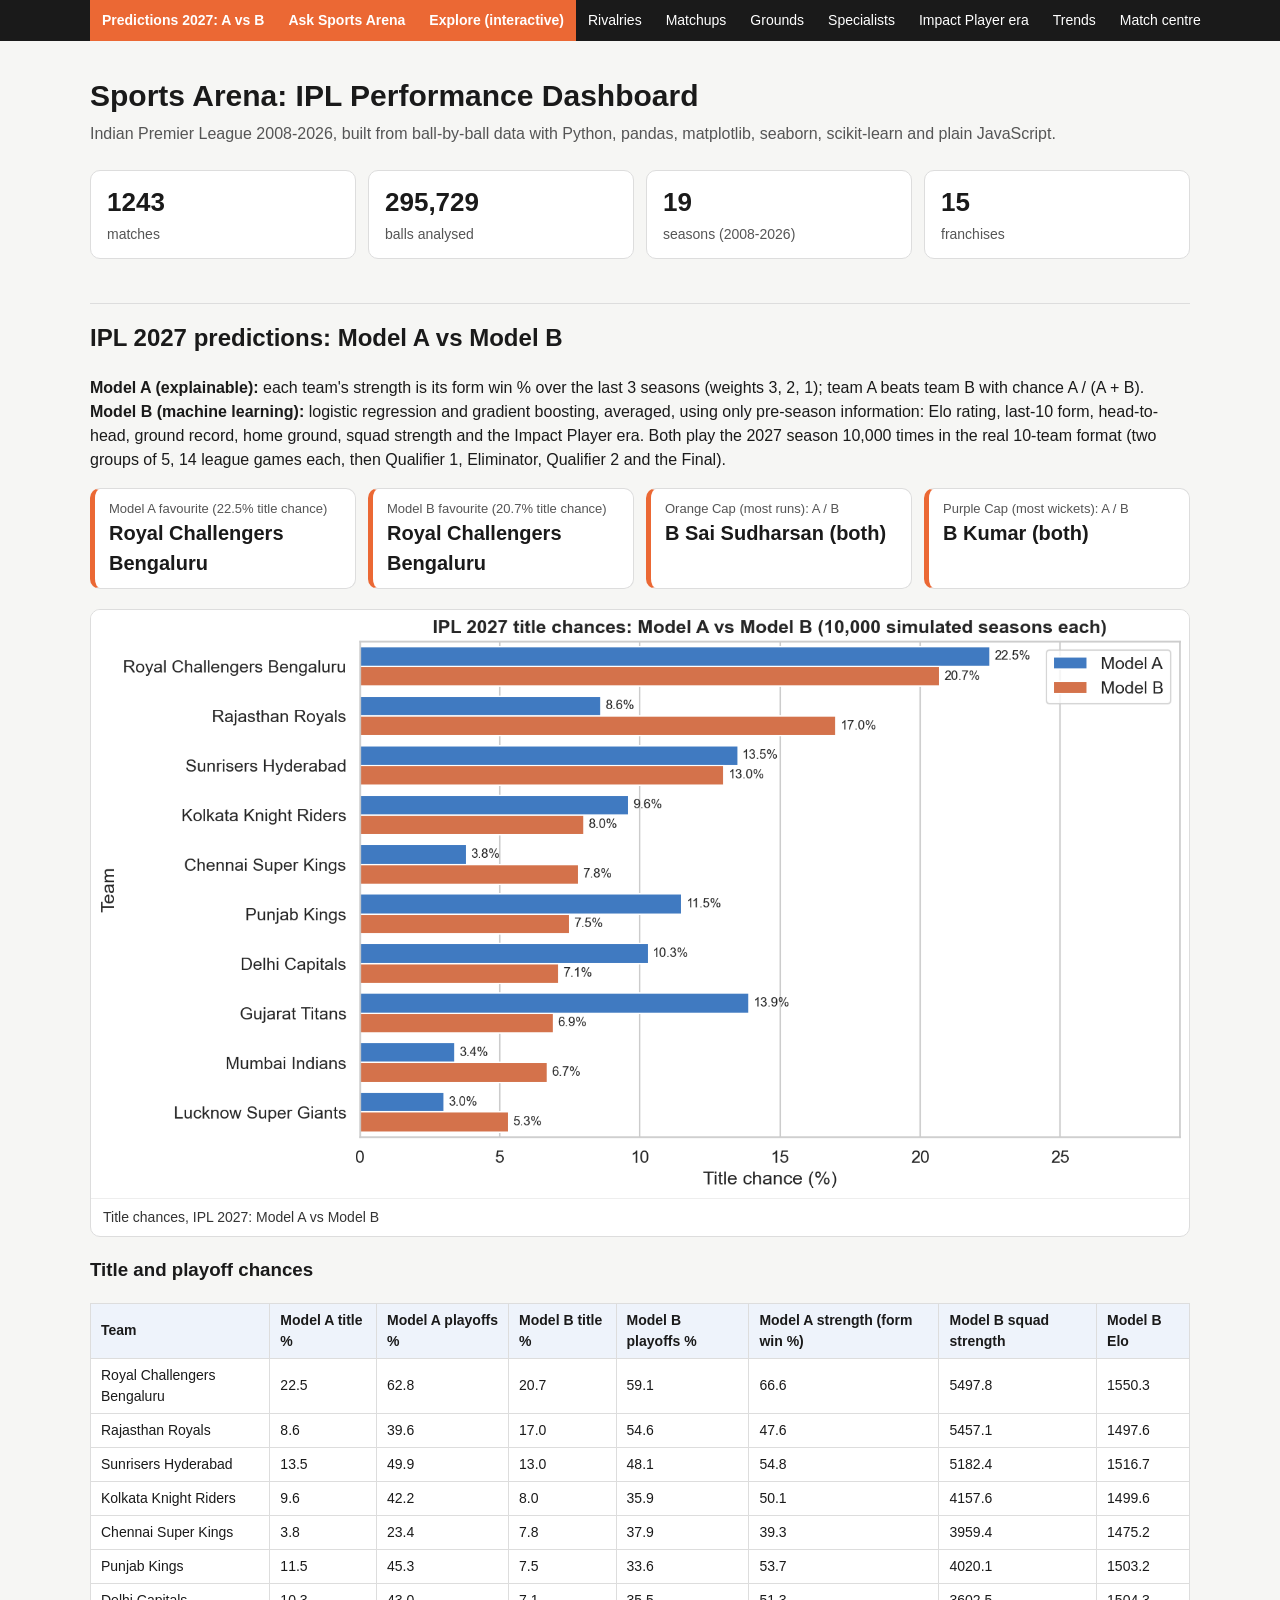
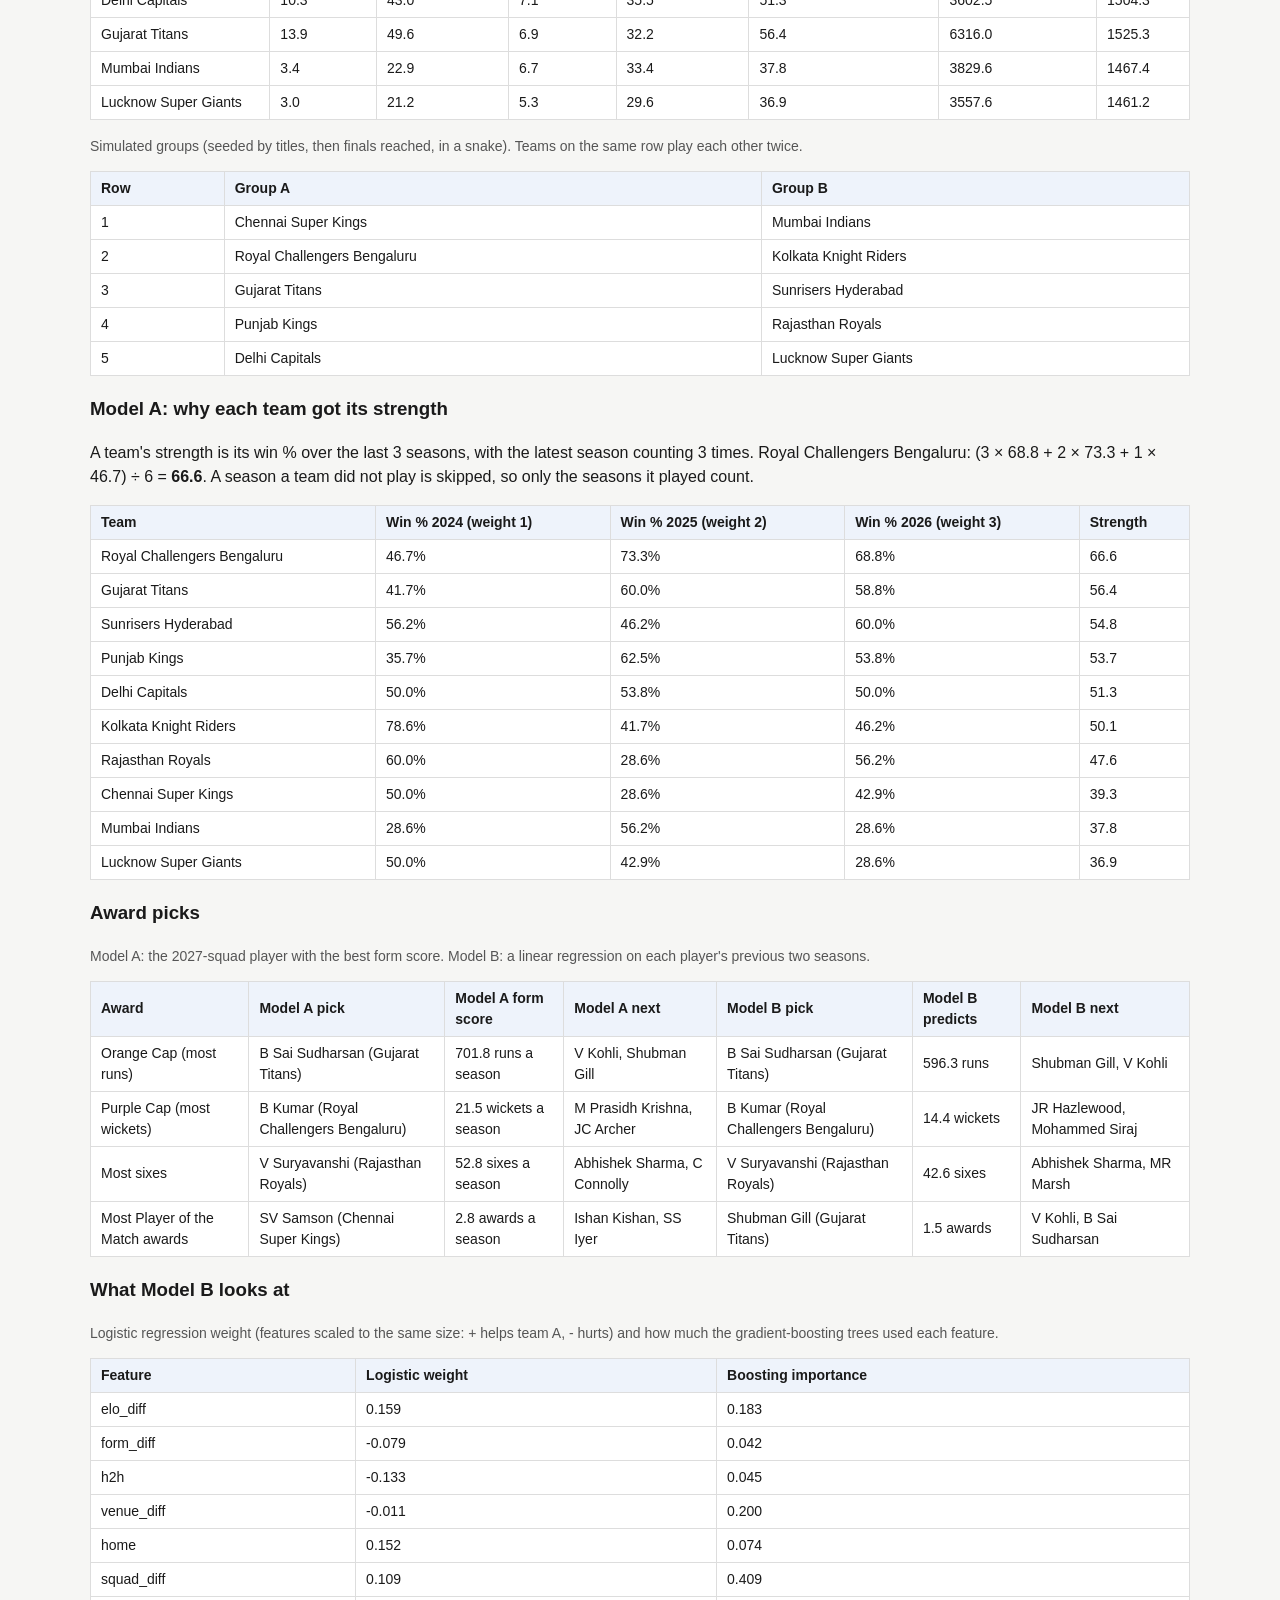
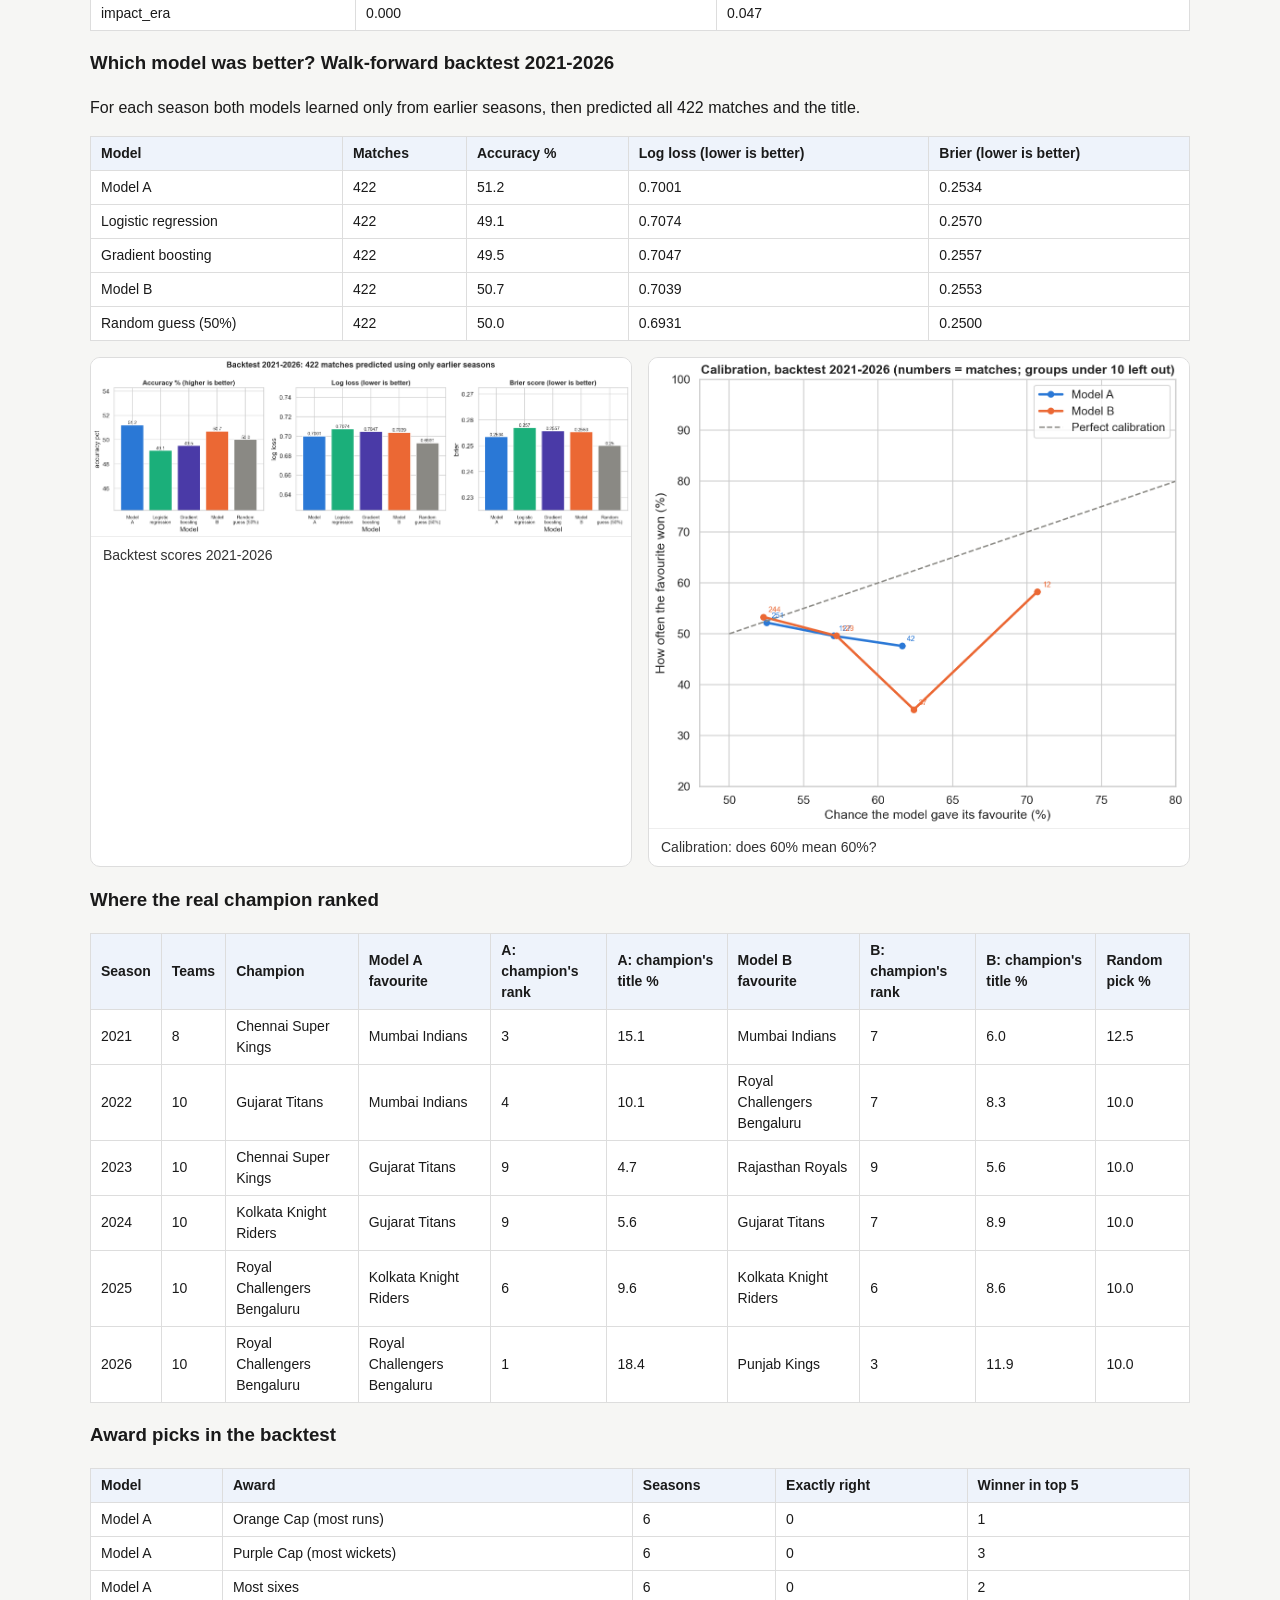
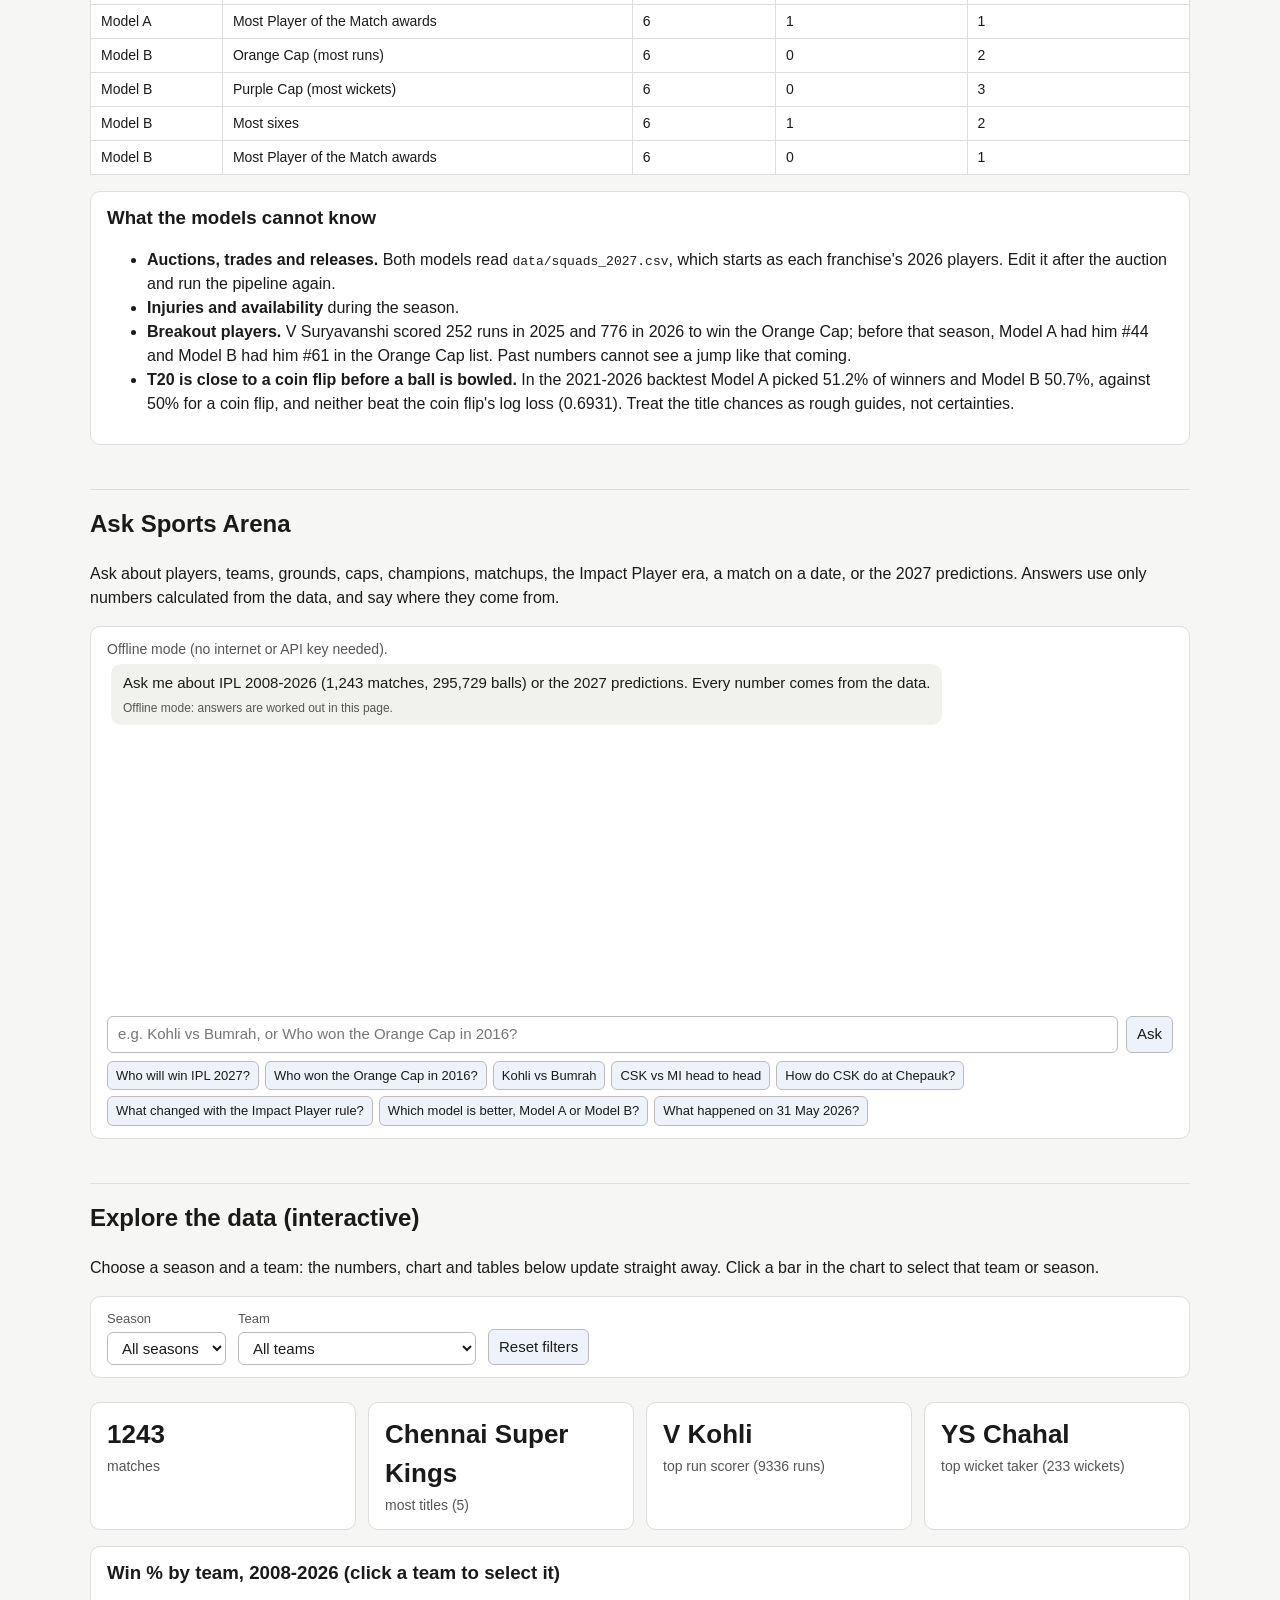
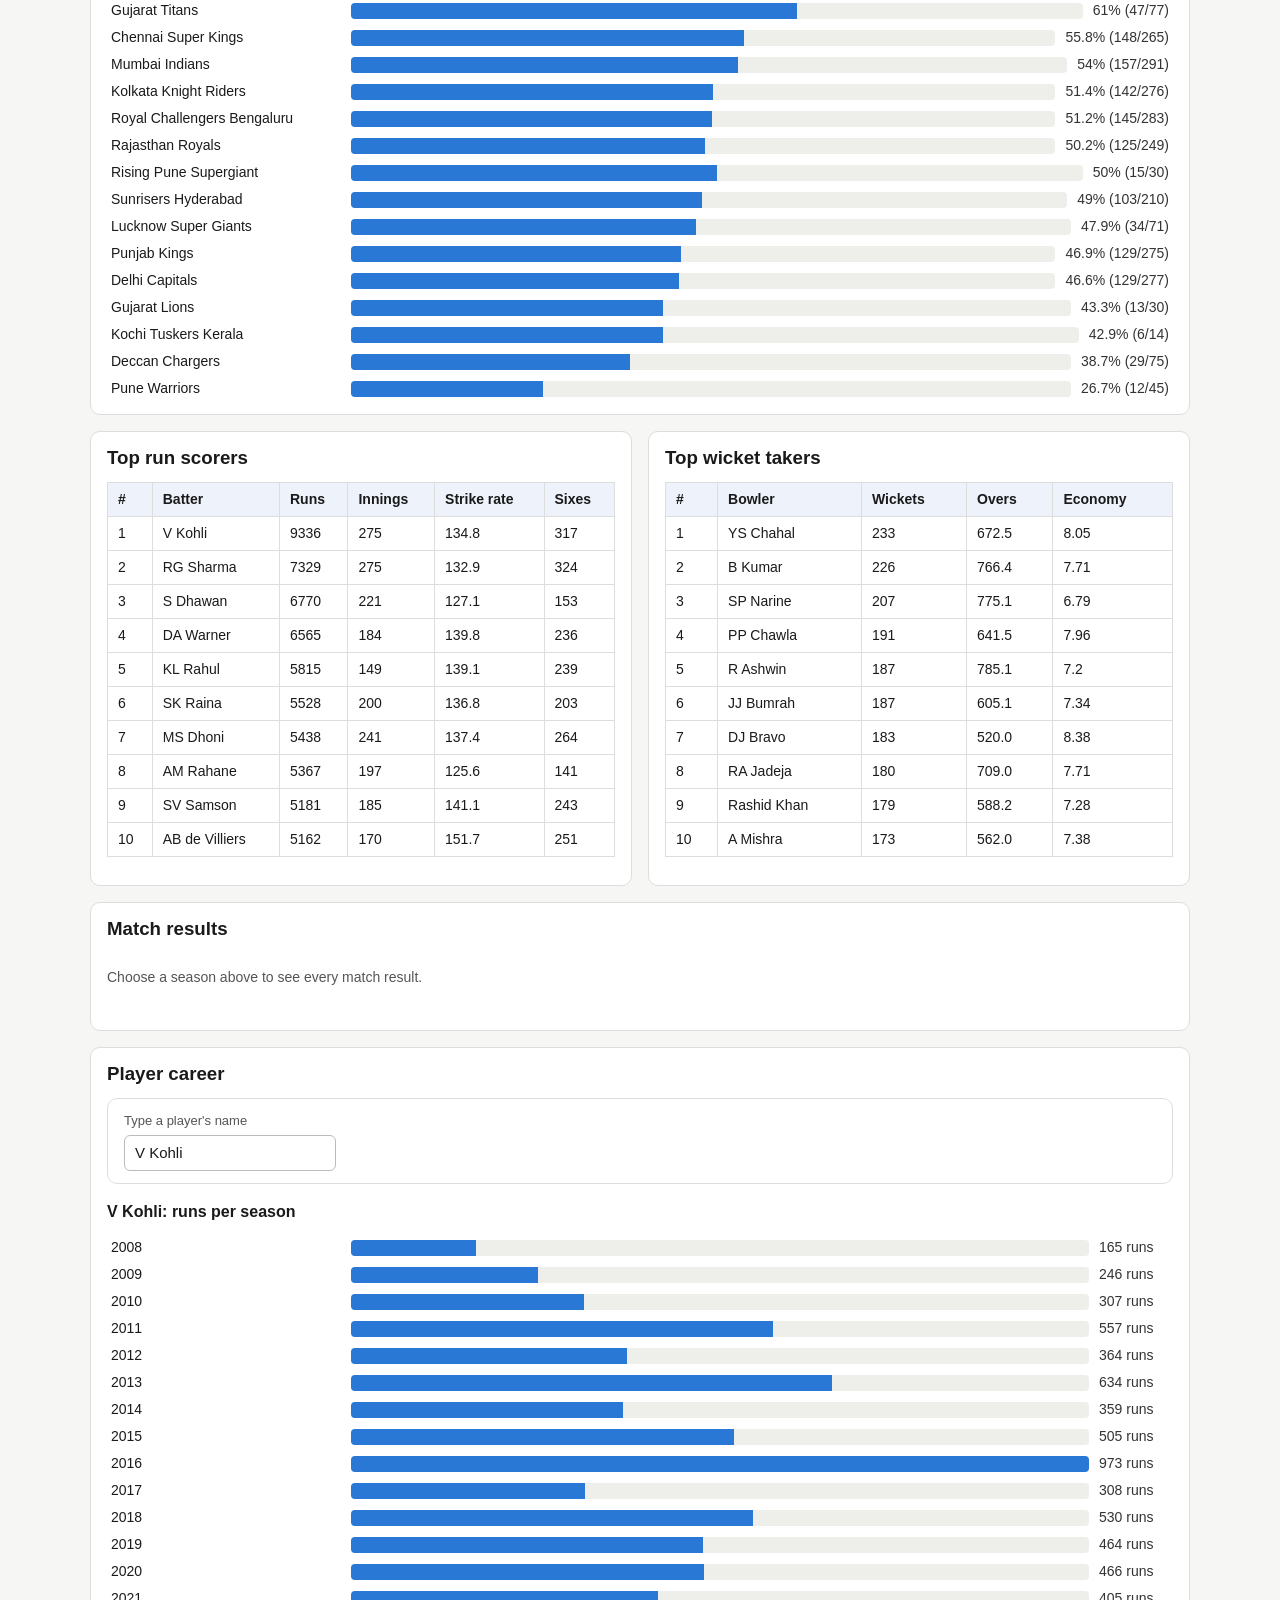
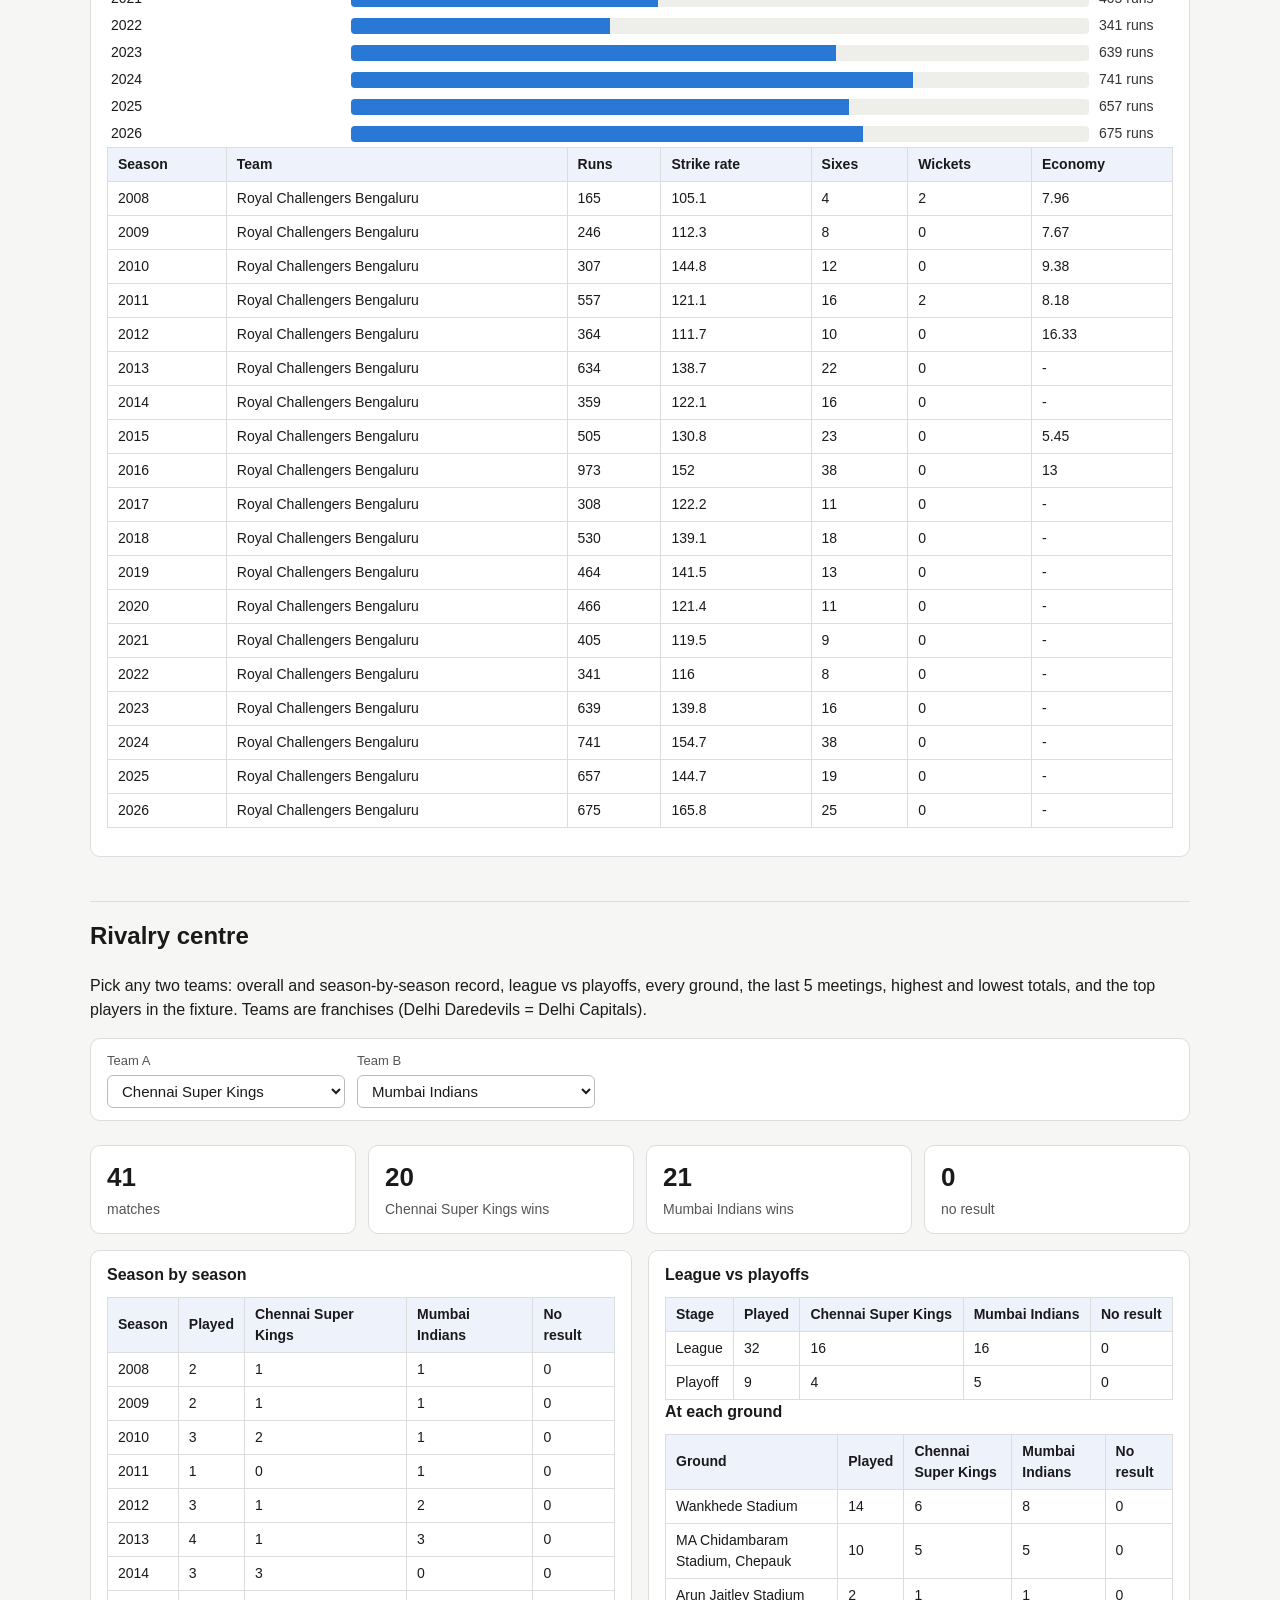
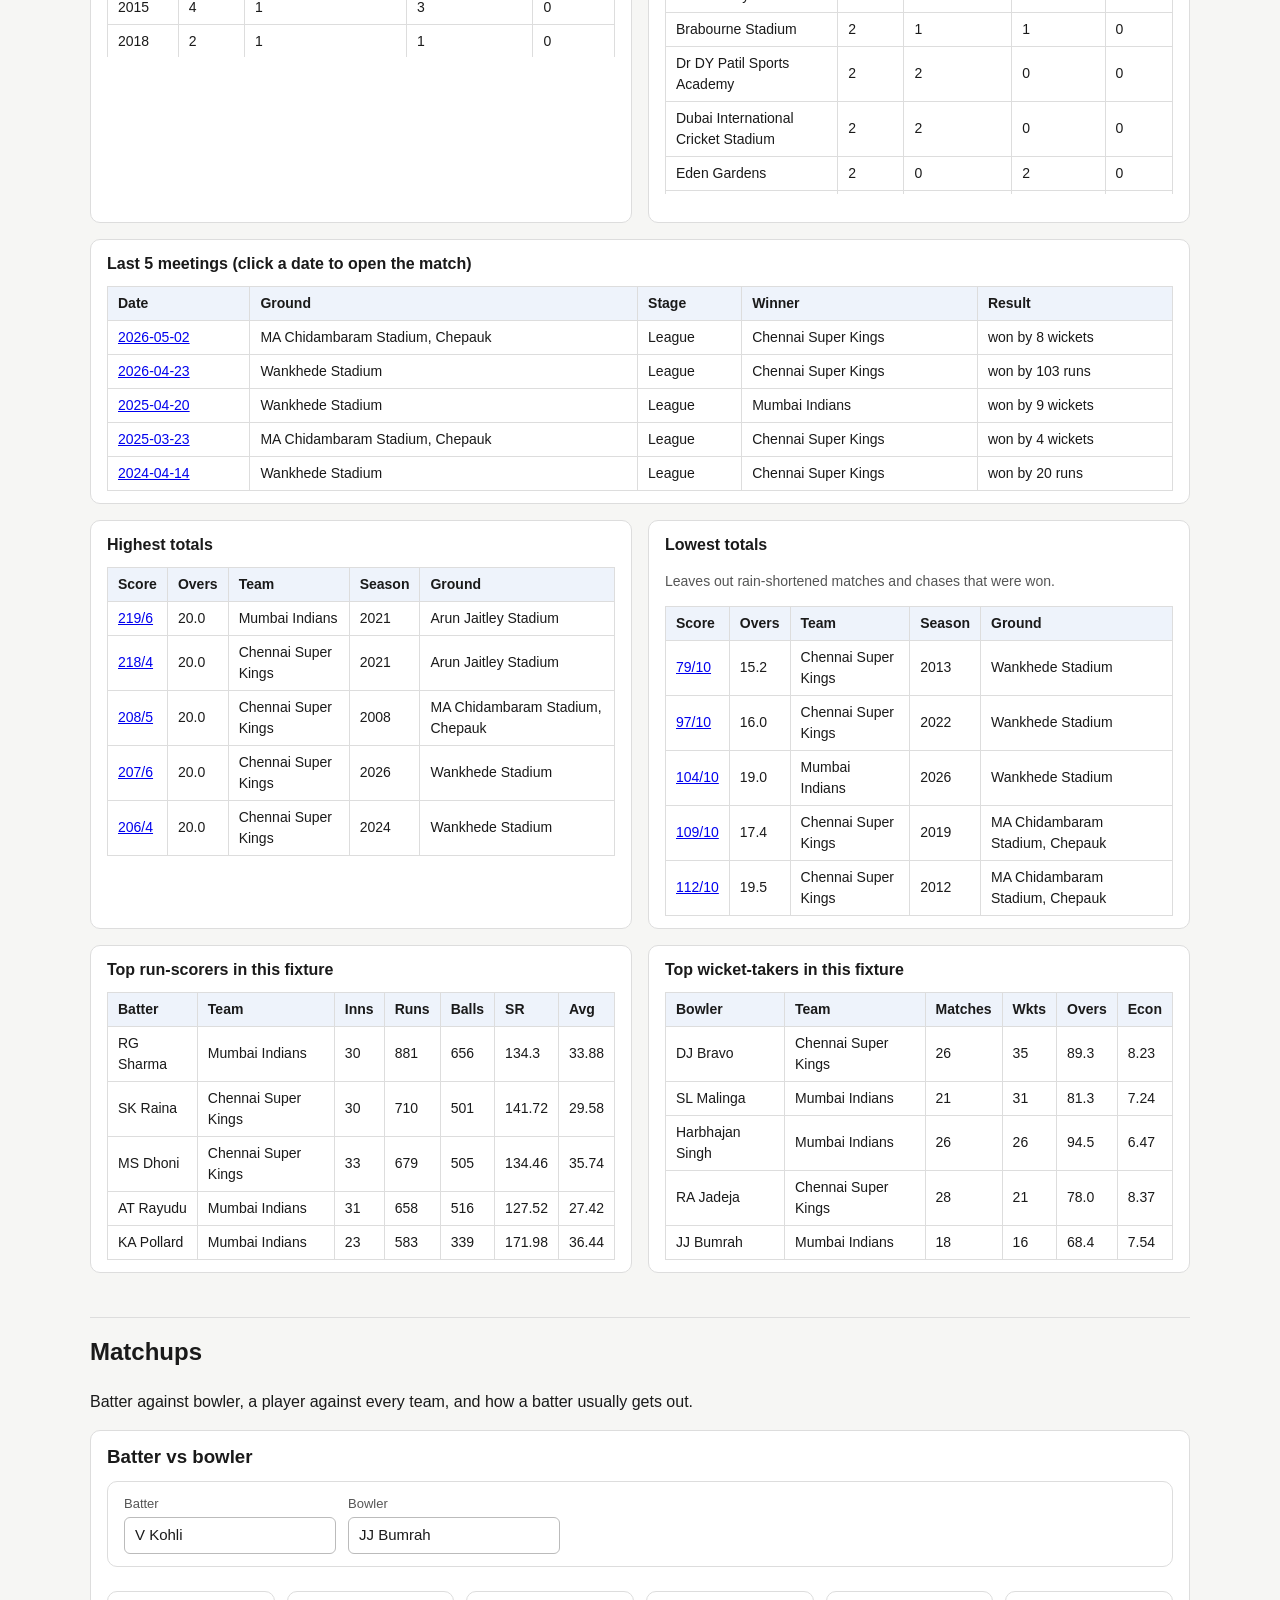
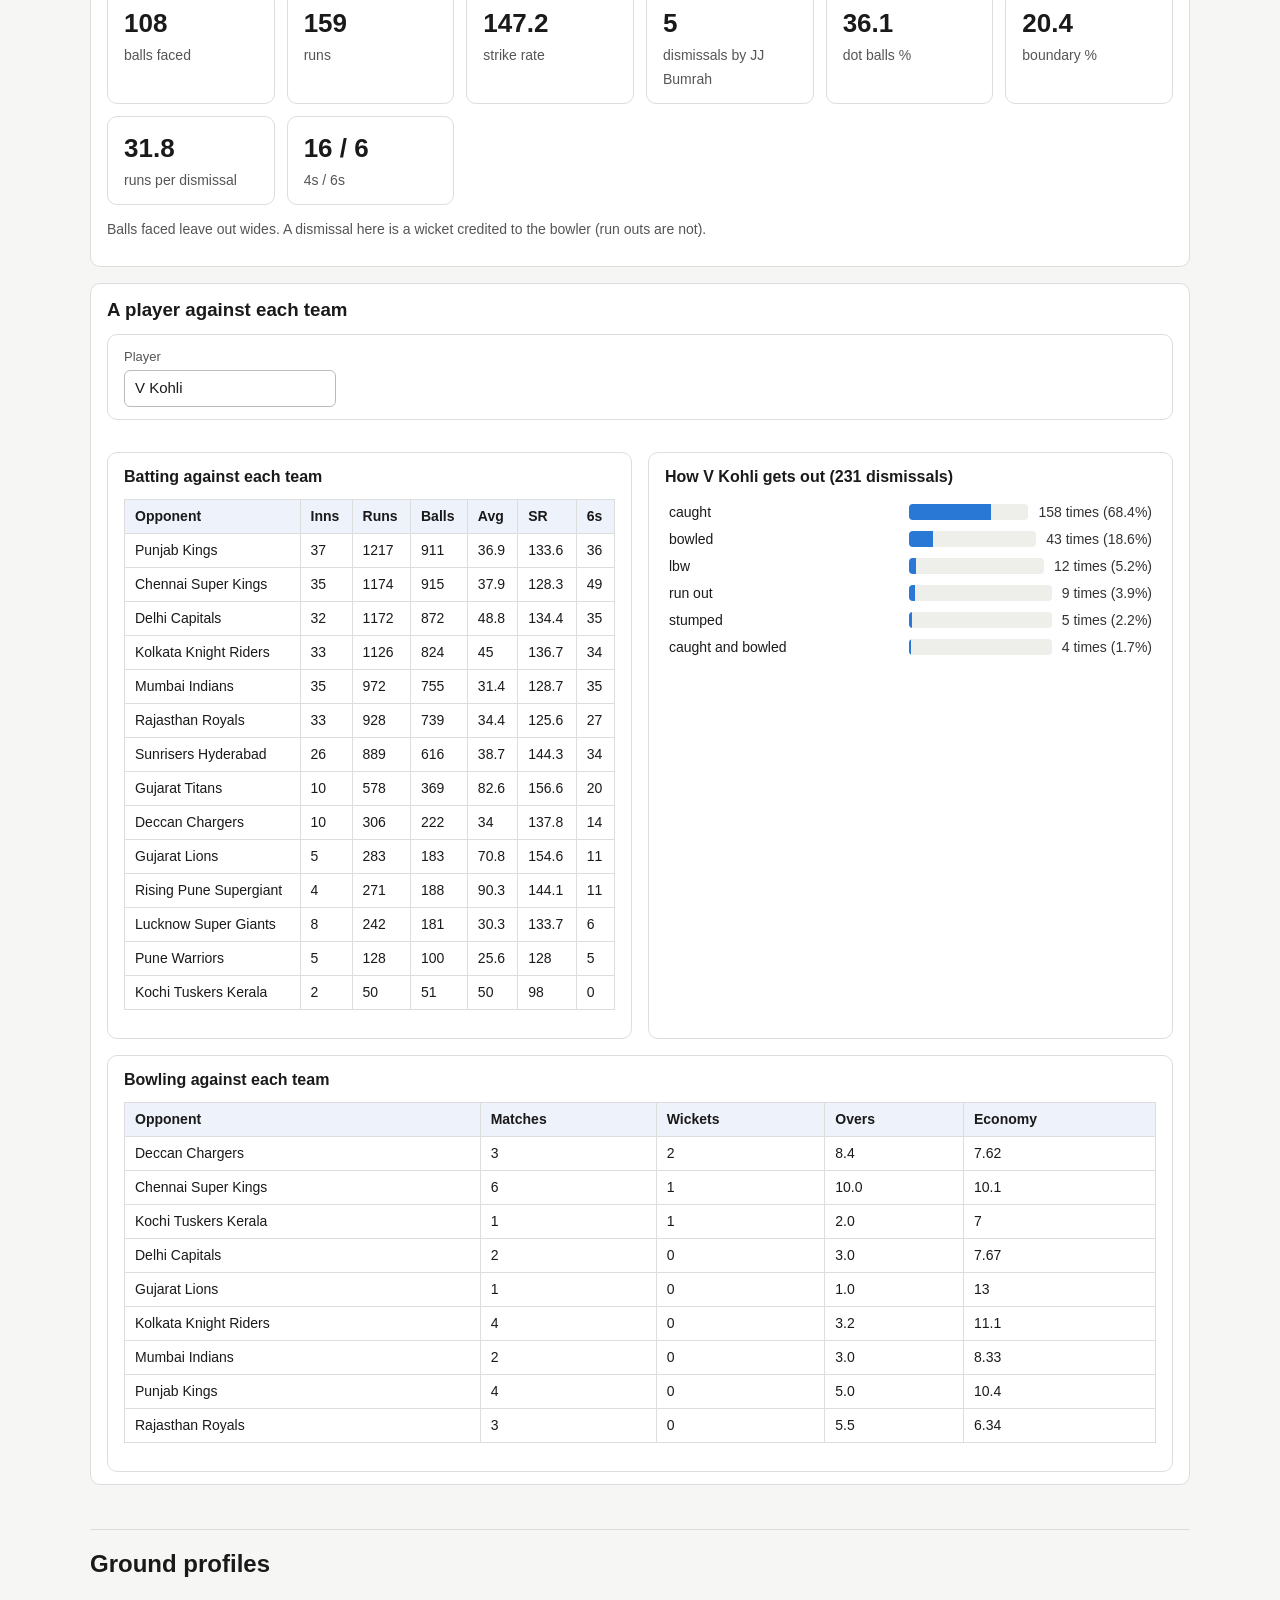
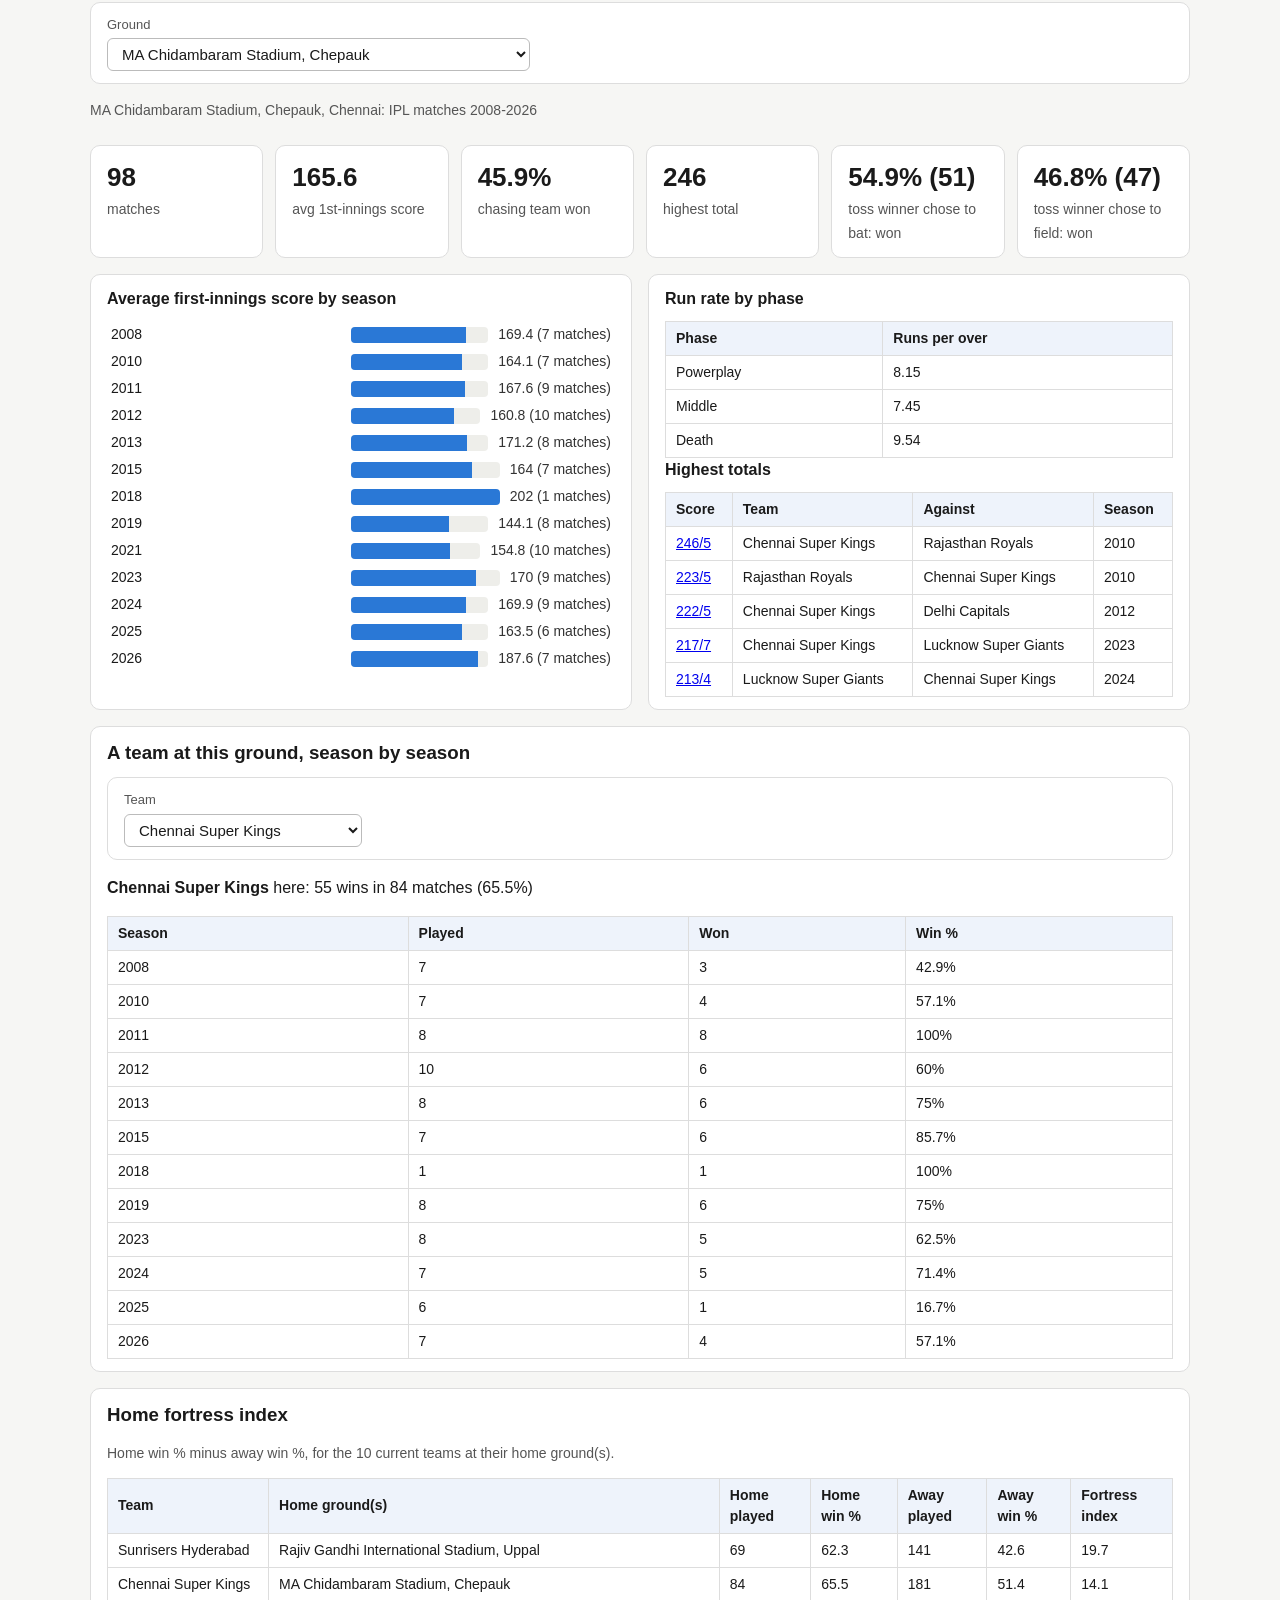
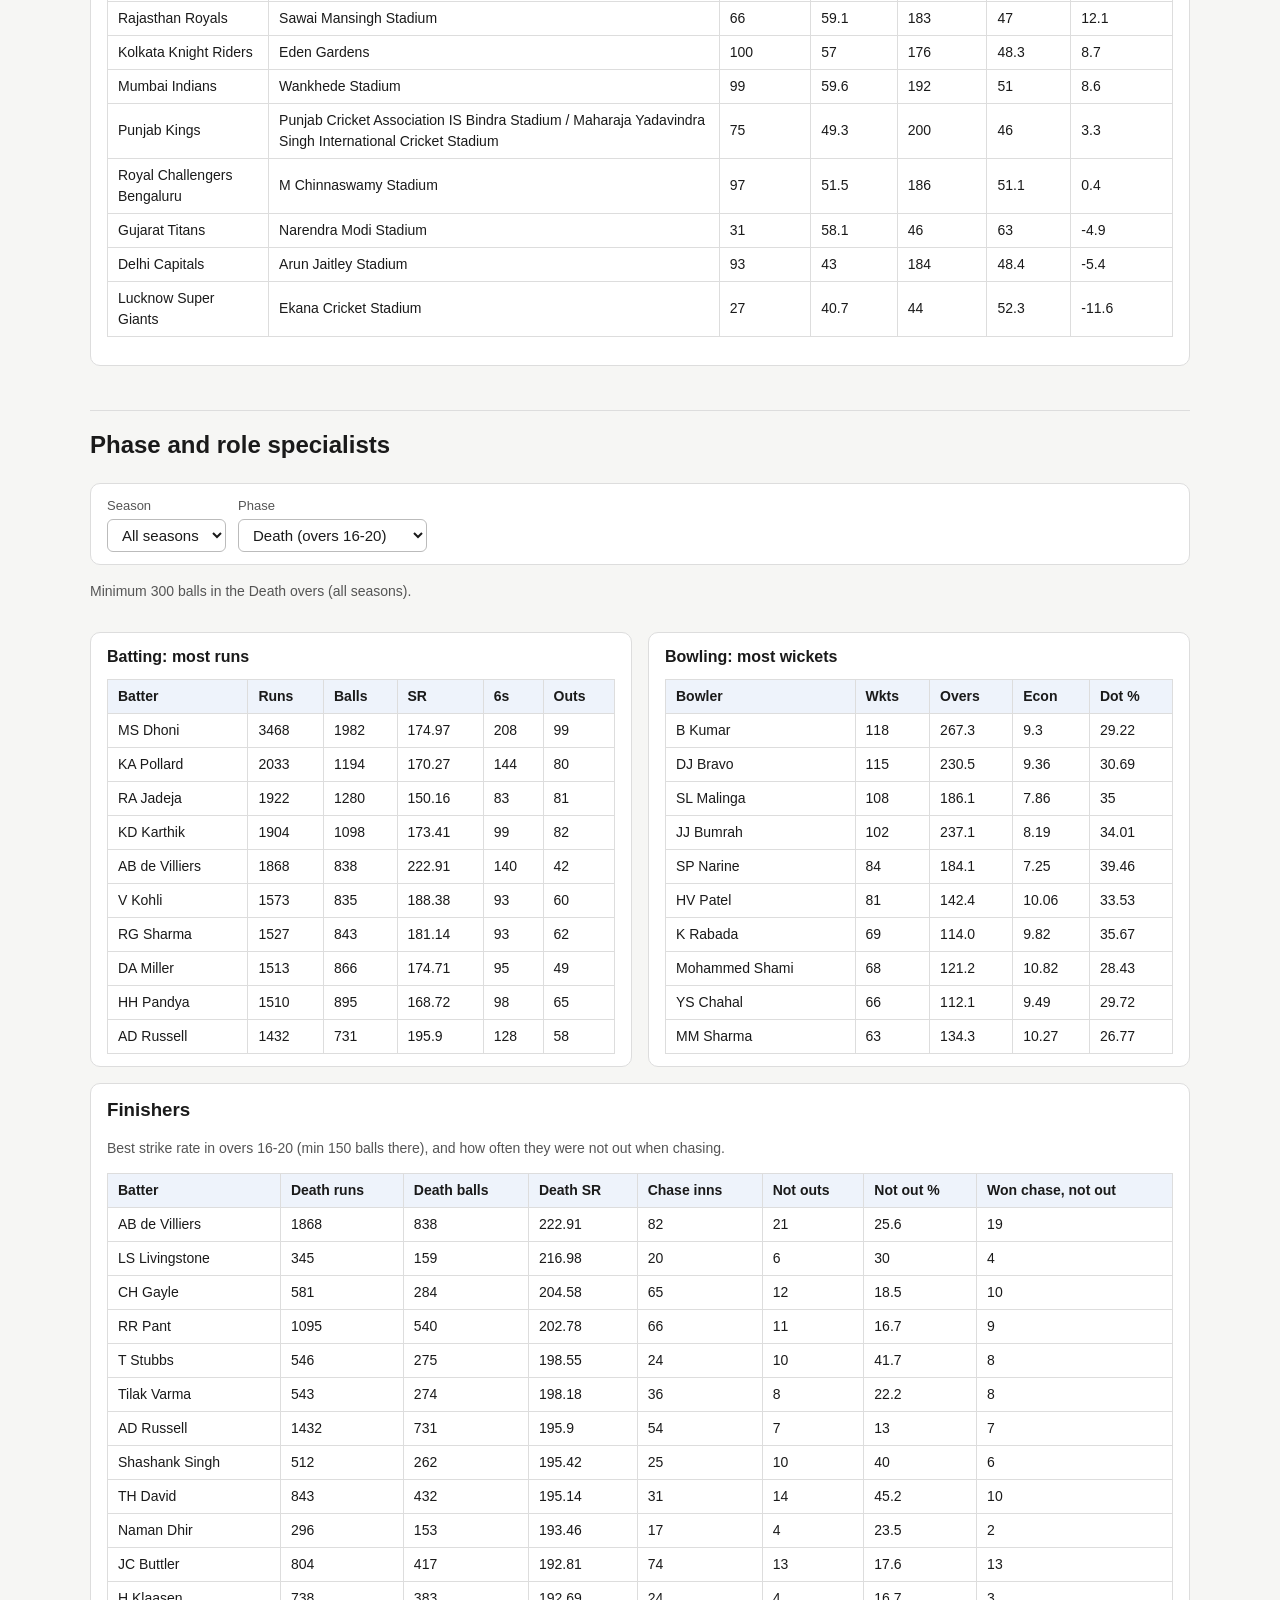
==== outputs/index.html @ d98196e8 "Add the Ask Sports Arena chatbot with an optional local-LLM mode - src/chat_facts.py builds outputs/" ====
<!doctype html><html lang='en'><head><meta charset='utf-8'>
<meta name='viewport' content='width=device-width, initial-scale=1'>
<title>Sports Arena Dashboard</title><style>
body { margin: 0; background: #f6f6f4; color: #1a1a1a;
       font-family: -apple-system, "Segoe UI", Roboto, Arial, sans-serif; line-height: 1.5; }
main { max-width: 1100px; margin: 0 auto; padding: 32px 16px 64px; }
h1 { margin: 0; font-size: 30px; }
h2 { margin-top: 44px; border-top: 1px solid #ddd; padding-top: 16px; }
.subtitle { color: #555; margin-top: 4px; }
.numbers { display: grid; grid-template-columns: repeat(auto-fit, minmax(160px, 1fr)); gap: 12px; margin-top: 24px; }
.number { background: white; border: 1px solid #ddd; border-radius: 10px; padding: 12px 16px; }
.number b { display: block; font-size: 26px; }
.number span { color: #555; font-size: 14px; }
ul.insights li { margin-bottom: 6px; }
.charts { display: grid; grid-template-columns: repeat(auto-fit, minmax(min(100%, 480px), 1fr)); gap: 16px; }
figure { margin: 0; background: white; border: 1px solid #ddd; border-radius: 10px; overflow: hidden; }
figure img { width: 100%; display: block; }
figcaption { padding: 8px 12px; font-size: 14px; color: #333; border-top: 1px solid #eee; }
table { border-collapse: collapse; background: white; font-size: 14px; width: 100%; }
th, td { border: 1px solid #ddd; padding: 6px 10px; text-align: left; }
th { background: #eef3fb; }
.table-box { overflow-x: auto; margin-bottom: 16px; }
.note { color: #555; font-size: 14px; }
nav { position: sticky; top: 0; z-index: 10; background: #1a1a1a; }
nav div { max-width: 1100px; margin: 0 auto; padding: 0 16px; display: flex; overflow-x: auto; }
nav a { color: white; text-decoration: none; padding: 10px 12px; font-size: 14px; white-space: nowrap; }
nav a:hover { background: #333; }
nav a.star { background: #eb6834; font-weight: bold; }
h2 { scroll-margin-top: 50px; }
.charts.wide { grid-template-columns: 1fr; }
.picks { display: grid; grid-template-columns: repeat(auto-fit, minmax(170px, 1fr)); gap: 12px; margin-bottom: 20px; }
.pick { background: white; border: 1px solid #ddd; border-left: 5px solid #eb6834; border-radius: 10px; padding: 10px 14px; }
.pick span { display: block; color: #555; font-size: 13px; }
.pick b { font-size: 20px; }
.filters { display: flex; flex-wrap: wrap; gap: 12px; align-items: end; background: white;
           border: 1px solid #ddd; border-radius: 10px; padding: 12px 16px; margin-bottom: 16px; }
.filters label { display: flex; flex-direction: column; font-size: 13px; color: #555; gap: 4px; }
select, input, button { font: inherit; font-size: 15px; padding: 6px 10px; border: 1px solid #bbb;
                        border-radius: 6px; background: white; color: #1a1a1a; }
button { cursor: pointer; background: #eef3fb; }
.panel { background: white; border: 1px solid #ddd; border-radius: 10px; padding: 12px 16px; margin-top: 16px; }
.panel h3, .panel h4 { margin: 0 0 10px; }
.two-columns { display: grid; grid-template-columns: repeat(auto-fit, minmax(min(100%, 420px), 1fr)); gap: 16px; }
.scroll { max-height: 360px; overflow-y: auto; }
.bar-row { display: grid; grid-template-columns: minmax(90px, 230px) 1fr minmax(70px, auto);
           gap: 10px; align-items: center; padding: 3px 4px; border-radius: 4px; font-size: 14px; }
.bar-row.clickable { cursor: pointer; }
.bar-row.clickable:hover { background: #f1f1ee; }
.bar-label { overflow: hidden; text-overflow: ellipsis; white-space: nowrap; }
.bar-track { background: #eeeeea; border-radius: 4px; height: 16px; overflow: hidden; }
.bar-fill { display: block; height: 100%; background: #2a78d6; }
.bar-row.highlight .bar-fill { background: #eb6834; }
.bar-row.highlight { font-weight: bold; }
.bar-value { white-space: nowrap; color: #333; }
.chat { background: white; border: 1px solid #ddd; border-radius: 10px; padding: 12px 16px; }
#chat-log { height: 340px; overflow-y: auto; display: flex; flex-direction: column; gap: 8px; padding: 4px; }
.chat-msg { max-width: 88%; padding: 8px 12px; border-radius: 10px; font-size: 15px; white-space: pre-wrap; }
.chat-msg.user { align-self: flex-end; background: #2a78d6; color: white; }
.chat-msg.bot { align-self: flex-start; background: #f1f1ee; }
.chat-msg small { display: block; margin-top: 4px; color: #555; font-size: 12px; }
#chat-form { display: flex; gap: 8px; margin-top: 8px; }
#chat-input { flex: 1; }
#chat-examples { display: flex; flex-wrap: wrap; gap: 6px; margin-top: 8px; }
#chat-examples button { font-size: 13px; padding: 4px 8px; }
</style></head><body>
<nav><div><a href='#predictions' class='star'>Predictions 2027: A vs B</a><a href='#ask' class='star'>Ask Sports Arena</a><a href='#explore' class='star'>Explore (interactive)</a><a href='#rivalry'>Rivalries</a><a href='#matchups'>Matchups</a><a href='#grounds'>Grounds</a><a href='#specialists'>Specialists</a><a href='#impact-era'>Impact Player era</a><a href='#trends'>Trends</a><a href='#match-centre'>Match centre</a><a href='#insights'>Key insights</a><a href='#caps'>Cap winners</a><a href='#player-form'>Player form</a><a href='#team-comparisons'>Team comparisons</a><a href='#top-performers'>Top performers</a><a href='#trends-and-the-impact-player-era'>Trends and the Impact Player era</a></div></nav>
<main>
<h1>Sports Arena: IPL Performance Dashboard</h1>
<p class='subtitle'>Indian Premier League 2008-2026, built from ball-by-ball data with Python, pandas, matplotlib, seaborn, scikit-learn and plain JavaScript.</p>
<div class='numbers'>
<div class='number'><b>1243</b><span>matches</span></div>
<div class='number'><b>295,729</b><span>balls analysed</span></div>
<div class='number'><b>19</b><span>seasons (2008-2026)</span></div>
<div class='number'><b>15</b><span>franchises</span></div>
</div>
<h2 id='predictions'>IPL 2027 predictions: Model A vs Model B</h2>
<p><b>Model A (explainable):</b> each team's strength is its form win % over the last 3 seasons (weights 3, 2, 1); team A beats team B with chance A / (A + B). <b>Model B (machine learning):</b> logistic regression and gradient boosting, averaged, using only pre-season information: Elo rating, last-10 form, head-to-head, ground record, home ground, squad strength and the Impact Player era. Both play the 2027 season 10,000 times in the real 10-team format (two groups of 5, 14 league games each, then Qualifier 1, Eliminator, Qualifier 2 and the Final).</p>
<div class='picks'><div class='pick'><span>Model A favourite (22.5% title chance)</span><b>Royal Challengers Bengaluru</b></div><div class='pick'><span>Model B favourite (20.7% title chance)</span><b>Royal Challengers Bengaluru</b></div>
<div class='pick'><span>Orange Cap (most runs): A / B</span><b>B Sai Sudharsan (both)</b></div>
<div class='pick'><span>Purple Cap (most wickets): A / B</span><b>B Kumar (both)</b></div>
</div>
<div class='charts wide'><figure><img src='prediction_2027_models.png' alt='Title chances, IPL 2027: Model A vs Model B'><figcaption>Title chances, IPL 2027: Model A vs Model B</figcaption></figure></div>
<h3>Title and playoff chances</h3><div class='table-box'><table border="1" class="dataframe">
  <thead>
    <tr style="text-align: right;">
      <th>Team</th>
      <th>Model A title %</th>
      <th>Model A playoffs %</th>
      <th>Model B title %</th>
      <th>Model B playoffs %</th>
      <th>Model A strength (form win %)</th>
      <th>Model B squad strength</th>
      <th>Model B Elo</th>
    </tr>
  </thead>
  <tbody>
    <tr>
      <td>Royal Challengers Bengaluru</td>
      <td>22.5</td>
      <td>62.8</td>
      <td>20.7</td>
      <td>59.1</td>
      <td>66.6</td>
      <td>5497.8</td>
      <td>1550.3</td>
    </tr>
    <tr>
      <td>Rajasthan Royals</td>
      <td>8.6</td>
      <td>39.6</td>
      <td>17.0</td>
      <td>54.6</td>
      <td>47.6</td>
      <td>5457.1</td>
      <td>1497.6</td>
    </tr>
    <tr>
      <td>Sunrisers Hyderabad</td>
      <td>13.5</td>
      <td>49.9</td>
      <td>13.0</td>
      <td>48.1</td>
      <td>54.8</td>
      <td>5182.4</td>
      <td>1516.7</td>
    </tr>
    <tr>
      <td>Kolkata Knight Riders</td>
      <td>9.6</td>
      <td>42.2</td>
      <td>8.0</td>
      <td>35.9</td>
      <td>50.1</td>
      <td>4157.6</td>
      <td>1499.6</td>
    </tr>
    <tr>
      <td>Chennai Super Kings</td>
      <td>3.8</td>
      <td>23.4</td>
      <td>7.8</td>
      <td>37.9</td>
      <td>39.3</td>
      <td>3959.4</td>
      <td>1475.2</td>
    </tr>
    <tr>
      <td>Punjab Kings</td>
      <td>11.5</td>
      <td>45.3</td>
      <td>7.5</td>
      <td>33.6</td>
      <td>53.7</td>
      <td>4020.1</td>
      <td>1503.2</td>
    </tr>
    <tr>
      <td>Delhi Capitals</td>
      <td>10.3</td>
      <td>43.0</td>
      <td>7.1</td>
      <td>35.5</td>
      <td>51.3</td>
      <td>3602.5</td>
      <td>1504.3</td>
    </tr>
    <tr>
      <td>Gujarat Titans</td>
      <td>13.9</td>
      <td>49.6</td>
      <td>6.9</td>
      <td>32.2</td>
      <td>56.4</td>
      <td>6316.0</td>
      <td>1525.3</td>
    </tr>
    <tr>
      <td>Mumbai Indians</td>
      <td>3.4</td>
      <td>22.9</td>
      <td>6.7</td>
      <td>33.4</td>
      <td>37.8</td>
      <td>3829.6</td>
      <td>1467.4</td>
    </tr>
    <tr>
      <td>Lucknow Super Giants</td>
      <td>3.0</td>
      <td>21.2</td>
      <td>5.3</td>
      <td>29.6</td>
      <td>36.9</td>
      <td>3557.6</td>
      <td>1461.2</td>
    </tr>
  </tbody>
</table></div>
<p class='note'>Simulated groups (seeded by titles, then finals reached, in a snake). Teams on the same row play each other twice.</p><div class='table-box'><table border="1" class="dataframe">
  <thead>
    <tr style="text-align: right;">
      <th>Row</th>
      <th>Group A</th>
      <th>Group B</th>
    </tr>
  </thead>
  <tbody>
    <tr>
      <td>1</td>
      <td>Chennai Super Kings</td>
      <td>Mumbai Indians</td>
    </tr>
    <tr>
      <td>2</td>
      <td>Royal Challengers Bengaluru</td>
      <td>Kolkata Knight Riders</td>
    </tr>
    <tr>
      <td>3</td>
      <td>Gujarat Titans</td>
      <td>Sunrisers Hyderabad</td>
    </tr>
    <tr>
      <td>4</td>
      <td>Punjab Kings</td>
      <td>Rajasthan Royals</td>
    </tr>
    <tr>
      <td>5</td>
      <td>Delhi Capitals</td>
      <td>Lucknow Super Giants</td>
    </tr>
  </tbody>
</table></div>
<h3>Model A: why each team got its strength</h3><p>A team's strength is its win % over the last 3 seasons, with the latest season counting 3 times. Royal Challengers Bengaluru: (3 &times; 68.8 + 2 &times; 73.3 + 1 &times; 46.7) &divide; 6 = <b>66.6</b>. A season a team did not play is skipped, so only the seasons it played count.</p><div class='table-box'><table border="1" class="dataframe">
  <thead>
    <tr style="text-align: right;">
      <th>Team</th>
      <th>Win % 2024 (weight 1)</th>
      <th>Win % 2025 (weight 2)</th>
      <th>Win % 2026 (weight 3)</th>
      <th>Strength</th>
    </tr>
  </thead>
  <tbody>
    <tr>
      <td>Royal Challengers Bengaluru</td>
      <td>46.7%</td>
      <td>73.3%</td>
      <td>68.8%</td>
      <td>66.6</td>
    </tr>
    <tr>
      <td>Gujarat Titans</td>
      <td>41.7%</td>
      <td>60.0%</td>
      <td>58.8%</td>
      <td>56.4</td>
    </tr>
    <tr>
      <td>Sunrisers Hyderabad</td>
      <td>56.2%</td>
      <td>46.2%</td>
      <td>60.0%</td>
      <td>54.8</td>
    </tr>
    <tr>
      <td>Punjab Kings</td>
      <td>35.7%</td>
      <td>62.5%</td>
      <td>53.8%</td>
      <td>53.7</td>
    </tr>
    <tr>
      <td>Delhi Capitals</td>
      <td>50.0%</td>
      <td>53.8%</td>
      <td>50.0%</td>
      <td>51.3</td>
    </tr>
    <tr>
      <td>Kolkata Knight Riders</td>
      <td>78.6%</td>
      <td>41.7%</td>
      <td>46.2%</td>
      <td>50.1</td>
    </tr>
    <tr>
      <td>Rajasthan Royals</td>
      <td>60.0%</td>
      <td>28.6%</td>
      <td>56.2%</td>
      <td>47.6</td>
    </tr>
    <tr>
      <td>Chennai Super Kings</td>
      <td>50.0%</td>
      <td>28.6%</td>
      <td>42.9%</td>
      <td>39.3</td>
    </tr>
    <tr>
      <td>Mumbai Indians</td>
      <td>28.6%</td>
      <td>56.2%</td>
      <td>28.6%</td>
      <td>37.8</td>
    </tr>
    <tr>
      <td>Lucknow Super Giants</td>
      <td>50.0%</td>
      <td>42.9%</td>
      <td>28.6%</td>
      <td>36.9</td>
    </tr>
  </tbody>
</table></div>
<h3>Award picks</h3><p class='note'>Model A: the 2027-squad player with the best form score. Model B: a linear regression on each player's previous two seasons.</p><div class='table-box'><table border="1" class="dataframe">
  <thead>
    <tr style="text-align: right;">
      <th>Award</th>
      <th>Model A pick</th>
      <th>Model A form score</th>
      <th>Model A next</th>
      <th>Model B pick</th>
      <th>Model B predicts</th>
      <th>Model B next</th>
    </tr>
  </thead>
  <tbody>
    <tr>
      <td>Orange Cap (most runs)</td>
      <td>B Sai Sudharsan (Gujarat Titans)</td>
      <td>701.8 runs a season</td>
      <td>V Kohli, Shubman Gill</td>
      <td>B Sai Sudharsan (Gujarat Titans)</td>
      <td>596.3 runs</td>
      <td>Shubman Gill, V Kohli</td>
    </tr>
    <tr>
      <td>Purple Cap (most wickets)</td>
      <td>B Kumar (Royal Challengers Bengaluru)</td>
      <td>21.5 wickets a season</td>
      <td>M Prasidh Krishna, JC Archer</td>
      <td>B Kumar (Royal Challengers Bengaluru)</td>
      <td>14.4 wickets</td>
      <td>JR Hazlewood, Mohammed Siraj</td>
    </tr>
    <tr>
      <td>Most sixes</td>
      <td>V Suryavanshi (Rajasthan Royals)</td>
      <td>52.8 sixes a season</td>
      <td>Abhishek Sharma, C Connolly</td>
      <td>V Suryavanshi (Rajasthan Royals)</td>
      <td>42.6 sixes</td>
      <td>Abhishek Sharma, MR Marsh</td>
    </tr>
    <tr>
      <td>Most Player of the Match awards</td>
      <td>SV Samson (Chennai Super Kings)</td>
      <td>2.8 awards a season</td>
      <td>Ishan Kishan, SS Iyer</td>
      <td>Shubman Gill (Gujarat Titans)</td>
      <td>1.5 awards</td>
      <td>V Kohli, B Sai Sudharsan</td>
    </tr>
  </tbody>
</table></div>
<h3>What Model B looks at</h3><p class='note'>Logistic regression weight (features scaled to the same size: + helps team A, - hurts) and how much the gradient-boosting trees used each feature.</p><div class='table-box'><table border="1" class="dataframe">
  <thead>
    <tr style="text-align: right;">
      <th>Feature</th>
      <th>Logistic weight</th>
      <th>Boosting importance</th>
    </tr>
  </thead>
  <tbody>
    <tr>
      <td>elo_diff</td>
      <td>0.159</td>
      <td>0.183</td>
    </tr>
    <tr>
      <td>form_diff</td>
      <td>-0.079</td>
      <td>0.042</td>
    </tr>
    <tr>
      <td>h2h</td>
      <td>-0.133</td>
      <td>0.045</td>
    </tr>
    <tr>
      <td>venue_diff</td>
      <td>-0.011</td>
      <td>0.200</td>
    </tr>
    <tr>
      <td>home</td>
      <td>0.152</td>
      <td>0.074</td>
    </tr>
    <tr>
      <td>squad_diff</td>
      <td>0.109</td>
      <td>0.409</td>
    </tr>
    <tr>
      <td>impact_era</td>
      <td>0.000</td>
      <td>0.047</td>
    </tr>
  </tbody>
</table></div>
<h3>Which model was better? Walk-forward backtest 2021-2026</h3><p>For each season both models learned only from earlier seasons, then predicted all 422 matches and the title.</p><div class='table-box'><table border="1" class="dataframe">
  <thead>
    <tr style="text-align: right;">
      <th>Model</th>
      <th>Matches</th>
      <th>Accuracy %</th>
      <th>Log loss (lower is better)</th>
      <th>Brier (lower is better)</th>
    </tr>
  </thead>
  <tbody>
    <tr>
      <td>Model A</td>
      <td>422</td>
      <td>51.2</td>
      <td>0.7001</td>
      <td>0.2534</td>
    </tr>
    <tr>
      <td>Logistic regression</td>
      <td>422</td>
      <td>49.1</td>
      <td>0.7074</td>
      <td>0.2570</td>
    </tr>
    <tr>
      <td>Gradient boosting</td>
      <td>422</td>
      <td>49.5</td>
      <td>0.7047</td>
      <td>0.2557</td>
    </tr>
    <tr>
      <td>Model B</td>
      <td>422</td>
      <td>50.7</td>
      <td>0.7039</td>
      <td>0.2553</td>
    </tr>
    <tr>
      <td>Random guess (50%)</td>
      <td>422</td>
      <td>50.0</td>
      <td>0.6931</td>
      <td>0.2500</td>
    </tr>
  </tbody>
</table></div><div class='charts'><figure><img src='model_comparison_backtest.png' alt='Backtest scores 2021-2026'><figcaption>Backtest scores 2021-2026</figcaption></figure><figure><img src='model_calibration.png' alt='Calibration: does 60% mean 60%?'><figcaption>Calibration: does 60% mean 60%?</figcaption></figure></div><h3>Where the real champion ranked</h3><div class='table-box'><table border="1" class="dataframe">
  <thead>
    <tr style="text-align: right;">
      <th>Season</th>
      <th>Teams</th>
      <th>Champion</th>
      <th>Model A favourite</th>
      <th>A: champion's rank</th>
      <th>A: champion's title %</th>
      <th>Model B favourite</th>
      <th>B: champion's rank</th>
      <th>B: champion's title %</th>
      <th>Random pick %</th>
    </tr>
  </thead>
  <tbody>
    <tr>
      <td>2021</td>
      <td>8</td>
      <td>Chennai Super Kings</td>
      <td>Mumbai Indians</td>
      <td>3</td>
      <td>15.1</td>
      <td>Mumbai Indians</td>
      <td>7</td>
      <td>6.0</td>
      <td>12.5</td>
    </tr>
    <tr>
      <td>2022</td>
      <td>10</td>
      <td>Gujarat Titans</td>
      <td>Mumbai Indians</td>
      <td>4</td>
      <td>10.1</td>
      <td>Royal Challengers Bengaluru</td>
      <td>7</td>
      <td>8.3</td>
      <td>10.0</td>
    </tr>
    <tr>
      <td>2023</td>
      <td>10</td>
      <td>Chennai Super Kings</td>
      <td>Gujarat Titans</td>
      <td>9</td>
      <td>4.7</td>
      <td>Rajasthan Royals</td>
      <td>9</td>
      <td>5.6</td>
      <td>10.0</td>
    </tr>
    <tr>
      <td>2024</td>
      <td>10</td>
      <td>Kolkata Knight Riders</td>
      <td>Gujarat Titans</td>
      <td>9</td>
      <td>5.6</td>
      <td>Gujarat Titans</td>
      <td>7</td>
      <td>8.9</td>
      <td>10.0</td>
    </tr>
    <tr>
      <td>2025</td>
      <td>10</td>
      <td>Royal Challengers Bengaluru</td>
      <td>Kolkata Knight Riders</td>
      <td>6</td>
      <td>9.6</td>
      <td>Kolkata Knight Riders</td>
      <td>6</td>
      <td>8.6</td>
      <td>10.0</td>
    </tr>
    <tr>
      <td>2026</td>
      <td>10</td>
      <td>Royal Challengers Bengaluru</td>
      <td>Royal Challengers Bengaluru</td>
      <td>1</td>
      <td>18.4</td>
      <td>Punjab Kings</td>
      <td>3</td>
      <td>11.9</td>
      <td>10.0</td>
    </tr>
  </tbody>
</table></div>
<h3>Award picks in the backtest</h3><div class='table-box'><table border="1" class="dataframe">
  <thead>
    <tr style="text-align: right;">
      <th>Model</th>
      <th>Award</th>
      <th>Seasons</th>
      <th>Exactly right</th>
      <th>Winner in top 5</th>
    </tr>
  </thead>
  <tbody>
    <tr>
      <td>Model A</td>
      <td>Orange Cap (most runs)</td>
      <td>6</td>
      <td>0</td>
      <td>1</td>
    </tr>
    <tr>
      <td>Model A</td>
      <td>Purple Cap (most wickets)</td>
      <td>6</td>
      <td>0</td>
      <td>3</td>
    </tr>
    <tr>
      <td>Model A</td>
      <td>Most sixes</td>
      <td>6</td>
      <td>0</td>
      <td>2</td>
    </tr>
    <tr>
      <td>Model A</td>
      <td>Most Player of the Match awards</td>
      <td>6</td>
      <td>1</td>
      <td>1</td>
    </tr>
    <tr>
      <td>Model B</td>
      <td>Orange Cap (most runs)</td>
      <td>6</td>
      <td>0</td>
      <td>2</td>
    </tr>
    <tr>
      <td>Model B</td>
      <td>Purple Cap (most wickets)</td>
      <td>6</td>
      <td>0</td>
      <td>3</td>
    </tr>
    <tr>
      <td>Model B</td>
      <td>Most sixes</td>
      <td>6</td>
      <td>1</td>
      <td>2</td>
    </tr>
    <tr>
      <td>Model B</td>
      <td>Most Player of the Match awards</td>
      <td>6</td>
      <td>0</td>
      <td>1</td>
    </tr>
  </tbody>
</table></div>
<div class='panel'><h3>What the models cannot know</h3><ul><li><b>Auctions, trades and releases.</b> Both models read <code>data/squads_2027.csv</code>, which starts as each franchise's 2026 players. Edit it after the auction and run the pipeline again.</li><li><b>Injuries and availability</b> during the season.</li><li><b>Breakout players.</b> V Suryavanshi scored 252 runs in 2025 and 776 in 2026 to win the Orange Cap; before that season, Model A had him #44 and Model B had him #61 in the Orange Cap list. Past numbers cannot see a jump like that coming.</li><li><b>T20 is close to a coin flip before a ball is bowled.</b> In the 2021-2026 backtest Model A picked 51.2% of winners and Model B 50.7%, against 50% for a coin flip, and neither beat the coin flip's log loss (0.6931). Treat the title chances as rough guides, not certainties.</li></ul></div>
<h2 id='ask'>Ask Sports Arena</h2><p>Ask about players, teams, grounds, caps, champions, matchups, the Impact Player era, a match on a date, or the 2027 predictions. Answers use only numbers calculated from the data, and say where they come from.</p><div class='chat'><div id='chat-mode' class='note'>Offline mode (no internet or API key needed).</div><div id='chat-log'></div><form id='chat-form'><input id='chat-input' autocomplete='off' placeholder='e.g. Kohli vs Bumrah, or Who won the Orange Cap in 2016?'><button type='submit'>Ask</button></form><div id='chat-examples'></div></div><script type='application/json' id='chat-facts'>{"meta":{"season_range":"2008-2026","matches":1243,"balls":295729,"seasons":19,"first_season":2008,"last_season":2026},"team_aliases":{"csk":"Chennai Super Kings","chennai":"Chennai Super Kings","super kings":"Chennai Super Kings","chennai super kings":"Chennai Super Kings","mi":"Mumbai Indians","mumbai indians":"Mumbai Indians","mumbai":"Mumbai Indians","rcb":"Royal Challengers Bengaluru","royal challengers":"Royal Challengers Bengaluru","bangalore":"Royal Challengers Bengaluru","bengaluru":"Royal Challengers Bengaluru","royal challengers bangalore":"Royal Challengers Bengaluru","royal challengers bengaluru":"Royal Challengers Bengaluru","kkr":"Kolkata Knight Riders","kolkata":"Kolkata Knight Riders","knight riders":"Kolkata Knight Riders","kolkata knight riders":"Kolkata Knight Riders","srh":"Sunrisers Hyderabad","sunrisers":"Sunrisers Hyderabad","hyderabad":"Sunrisers Hyderabad","sunrisers hyderabad":"Sunrisers Hyderabad","dc":"Delhi Capitals","delhi":"Delhi Capitals","delhi capitals":"Delhi Capitals","delhi daredevils":"Delhi Capitals","daredevils":"Delhi Capitals","dd":"Delhi Capitals","pbks":"Punjab Kings","punjab":"Punjab Kings","punjab kings":"Punjab Kings","kings xi punjab":"Punjab Kings","kings xi":"Punjab Kings","kxip":"Punjab Kings","rr":"Rajasthan Royals","rajasthan":"Rajasthan Royals","rajasthan royals":"Rajasthan Royals","gt":"Gujarat Titans","gujarat titans":"Gujarat Titans","titans":"Gujarat Titans","gujarat":"Gujarat Titans","lsg":"Lucknow Super Giants","lucknow":"Lucknow Super Giants","lucknow super giants":"Lucknow Super Giants","super giants":"Lucknow Super Giants","deccan chargers":"Deccan Chargers","deccan":"Deccan Chargers","dch":"Deccan Chargers","kochi tuskers kerala":"Kochi Tuskers Kerala","kochi tuskers":"Kochi Tuskers Kerala","kochi":"Kochi Tuskers Kerala","ktk":"Kochi Tuskers Kerala","pune warriors":"Pune Warriors","pwi":"Pune Warriors","gujarat lions":"Gujarat Lions","lions":"Gujarat Lions","gl":"Gujarat Lions","rising pune supergiant":"Rising Pune Supergiant","rising pune supergiants":"Rising Pune Supergiant","rising pune":"Rising Pune Supergiant","rps":"Rising Pune Supergiant"},"player_aliases":{"a ashish reddy":["A Ashish Reddy"],"a badoni":["A Badoni"],"a chandila":["A Chandila"],"a chopra":["A Chopra"],"a choudhary":["A Choudhary"],"a dananjaya":["A Dananjaya"],"a flintoff":["A Flintoff"],"a kamboj":["A Kamboj"],"a kumble":["A Kumble"],"a manohar":["A Manohar"],"a mhatre":["A Mhatre"],"a mishra":["A Mishra"],"a mithun":["A Mithun"],"a mukund":["A Mukund"],"a nehra":["A Nehra"],"a nel":["A Nel"],"a nortje":["A Nortje"],"a raghuvanshi":["A Raghuvanshi"],"a singh":["A Singh"],"a symonds":["A Symonds"],"a tomar":["A Tomar"],"a uniyal":["A Uniyal"],"a zampa":["A Zampa"],"aa bilakhia":["AA Bilakhia"],"aa chavan":["AA Chavan"],"aa jhunjhunwala":["AA Jhunjhunwala"],"aa kazi":["AA Kazi"],"aa kulkarni":["AA Kulkarni"],"aa noffke":["AA Noffke"],"ab agarkar":["AB Agarkar"],"ab barath":["AB Barath"],"ab dinda":["AB Dinda"],"ab mcdonald":["AB McDonald"],"ab de villiers":["AB de Villiers"],"ac blizzard":["AC Blizzard"],"ac gilchrist":["AC Gilchrist"],"ac thomas":["AC Thomas"],"ac voges":["AC Voges"],"ad hales":["AD Hales"],"ad mascarenhas":["AD Mascarenhas"],"ad mathews":["AD Mathews"],"ad nath":["AD Nath"],"ad russell":["AD Russell"],"af milne":["AF Milne"],"ag murtaza":["AG Murtaza"],"ag paunikar":["AG Paunikar"],"aj finch":["AJ Finch"],"aj hosein":["AJ Hosein"],"aj turner":["AJ Turner"],"aj tye":["AJ Tye"],"ak markram":["AK Markram"],"al menaria":["AL Menaria"],"am ghazanfar":["AM Ghazanfar"],"am nayar":["AM Nayar"],"am rahane":["AM Rahane"],"am salvi":["AM Salvi"],"an ahmed":["AN Ahmed"],"an ghosh":["AN Ghosh"],"ap dole":["AP Dole"],"ap majumdar":["AP Majumdar"],"ap tare":["AP Tare"],"ar bawne":["AR Bawne"],"ar patel":["AR Patel"],"as joseph":["AS Joseph"],"as rajpoot":["AS Rajpoot"],"as raut":["AS Raut"],"as roy":["AS Roy"],"as yadav":["AS Yadav"],"at carey":["AT Carey"],"at rayudu":["AT Rayudu"],"au rashid":["AU Rashid"],"auk pathan":["AUK Pathan"],"abdul basith":["Abdul Basith"],"abdul samad":["Abdul Samad"],"abdur razzak":["Abdur Razzak"],"abhinandan singh":["Abhinandan Singh"],"abhishek sharma":["Abhishek Sharma"],"abishek porel":["Abishek Porel"],"akash deep":["Akash Deep"],"akash madhwal":["Akash Madhwal"],"akash singh":["Akash Singh"],"akshat raghuwanshi":["Akshat Raghuwanshi"],"aman hakim khan":["Aman Hakim Khan"],"anand rajan":["Anand Rajan"],"aniket verma":["Aniket Verma"],"anirudh singh":["Anirudh Singh"],"ankit sharma":["Ankit Sharma"],"ankit soni":["Ankit Soni"],"anmolpreet singh":["Anmolpreet Singh"],"anuj rawat":["Anuj Rawat"],"anureet singh":["Anureet Singh"],"arjun tendulkar":["Arjun Tendulkar"],"arshad khan":["Arshad Khan"],"arshdeep singh":["Arshdeep Singh"],"ashok sharma":["Ashok Sharma"],"ashutosh sharma":["Ashutosh Sharma"],"ashwani kumar":["Ashwani Kumar"],"atharva taide":["Atharva Taide"],"auqib nabi":["Auqib Nabi"],"avesh khan":["Avesh Khan"],"azhar mahmood":["Azhar Mahmood"],"azmatullah omarzai":["Azmatullah Omarzai"],"b akhil":["B Akhil"],"b chipli":["B Chipli"],"b geeves":["B Geeves"],"b indrajith":["B Indrajith"],"b kumar":["B Kumar"],"b laughlin":["B Laughlin"],"b lee":["B Lee"],"b muzarabani":["B Muzarabani"],"b sai sudharsan":["B Sai Sudharsan"],"b stanlake":["B Stanlake"],"b sumanth":["B Sumanth"],"ba bhatt":["BA Bhatt"],"ba stokes":["BA Stokes"],"baw mendis":["BAW Mendis"],"bb mccullum":["BB McCullum"],"bb samantray":["BB Samantray"],"bb sran":["BB Sran"],"bcj cutting":["BCJ Cutting"],"be hendricks":["BE Hendricks"],"bj dwarshuis":["BJ Dwarshuis"],"bj haddin":["BJ Haddin"],"bj hodge":["BJ Hodge"],"bj rohrer":["BJ Rohrer"],"bkg mendis":["BKG Mendis"],"bmaj mendis":["BMAJ Mendis"],"br dunk":["BR Dunk"],"br sharath":["BR Sharath"],"bw hilfenhaus":["BW Hilfenhaus"],"basil thampi":["Basil Thampi"],"bipul sharma":["Bipul Sharma"],"brijesh sharma":["Brijesh Sharma"],"c bosch":["C Bosch"],"c connolly":["C Connolly"],"c ganapathy":["C Ganapathy"],"c green":["C Green"],"c madan":["C Madan"],"c munro":["C Munro"],"c nanda":["C Nanda"],"c sakariya":["C Sakariya"],"c de grandhomme":["C de Grandhomme"],"ca ingram":["CA Ingram"],"ca lynn":["CA Lynn"],"ca pujara":["CA Pujara"],"ch gayle":["CH Gayle"],"ch morris":["CH Morris"],"cj anderson":["CJ Anderson"],"cj dala":["CJ Dala"],"cj ferguson":["CJ Ferguson"],"cj green":["CJ Green"],"cj jordan":["CJ Jordan"],"cj mckay":["CJ McKay"],"ck kapugedera":["CK Kapugedera"],"ck langeveldt":["CK Langeveldt"],"cl white":["CL White"],"cm gautam":["CM Gautam"],"cr brathwaite":["CR Brathwaite"],"cr woakes":["CR Woakes"],"crd fernando":["CRD Fernando"],"cv varun":["CV Varun"],"d brevis":["D Brevis"],"d ferreira":["D Ferreira"],"d jansen":["D Jansen"],"d kalyankrishna":["D Kalyankrishna"],"d madushanka":["D Madushanka"],"d padikkal":["D Padikkal"],"d pretorius":["D Pretorius"],"d salunkhe":["D Salunkhe"],"d wiese":["D Wiese"],"d du preez":["D du Preez"],"da miller":["DA Miller"],"da payne":["DA Payne"],"da warner":["DA Warner"],"daj bracewell":["DAJ Bracewell"],"db das":["DB Das"],"db ravi teja":["DB Ravi Teja"],"de bollinger":["DE Bollinger"],"dg nalkande":["DG Nalkande"],"dh yagnik":["DH Yagnik"],"dj bravo":["DJ Bravo"],"dj harris":["DJ Harris"],"dj hooda":["DJ Hooda"],"dj hussey":["DJ Hussey"],"dj jacobs":["DJ Jacobs"],"dj malan":["DJ Malan"],"dj mitchell":["DJ Mitchell"],"dj muthuswami":["DJ Muthuswami"],"dj thornely":["DJ Thornely"],"dj willey":["DJ Willey"],"djg sammy":["DJG Sammy"],"djm short":["DJM Short"],"dl chahar":["DL Chahar"],"dl vettori":["DL Vettori"],"dm bravo":["DM Bravo"],"dnt zoysa":["DNT Zoysa"],"dp conway":["DP Conway"],"dp nannes":["DP Nannes"],"dp vijaykumar":["DP Vijaykumar"],"dpmd jayawardene":["DPMD Jayawardene"],"dr martyn":["DR Martyn"],"dr sams":["DR Sams"],"dr shorey":["DR Shorey"],"dr smith":["DR Smith"],"ds kulkarni":["DS Kulkarni"],"ds lehmann":["DS Lehmann"],"ds rathi":["DS Rathi"],"dt christian":["DT Christian"],"dt patil":["DT Patil"],"dv malewar":["DV Malewar"],"dw steyn":["DW Steyn"],"dhruv jurel":["Dhruv Jurel"],"e lewis":["E Lewis"],"e malinga":["E Malinga"],"ejg morgan":["EJG Morgan"],"er dwivedi":["ER Dwivedi"],"f behardien":["F Behardien"],"f du plessis":["F du Plessis"],"fa allen":["FA Allen"],"fh allen":["FH Allen"],"fh edwards":["FH Edwards"],"fy fazal":["FY Fazal"],"fazalhaq farooqi":["Fazalhaq Farooqi"],"g coetzee":["G Coetzee"],"g gambhir":["G Gambhir"],"gb hogg":["GB Hogg"],"gc smith":["GC Smith"],"gc viljoen":["GC Viljoen"],"gd mcgrath":["GD McGrath"],"gd phillips":["GD Phillips"],"gf linde":["GF Linde"],"gh vihari":["GH Vihari"],"ghs garton":["GHS Garton"],"gj bailey":["GJ Bailey"],"gj maxwell":["GJ Maxwell"],"gr napier":["GR Napier"],"gs sandhu":["GS Sandhu"],"gagandeep singh":["Gagandeep Singh"],"gulbadin naib":["Gulbadin Naib"],"gurjapneet singh":["Gurjapneet Singh"],"gurkeerat singh":["Gurkeerat Singh"],"gurnoor brar":["Gurnoor Brar"],"h das":["H Das"],"h klaasen":["H Klaasen"],"h sharma":["H Sharma"],"hc brook":["HC Brook"],"he van der dussen":["HE van der Dussen"],"hf gurney":["HF Gurney"],"hh gibbs":["HH Gibbs"],"hh pandya":["HH Pandya"],"hm amla":["HM Amla"],"hr shokeen":["HR Shokeen"],"hv patel":["HV Patel"],"harbhajan singh":["Harbhajan Singh"],"harmeet singh":["Harmeet Singh"],"harmeet singh (2)":["Harmeet Singh (2)"],"harpreet brar":["Harpreet Brar"],"harpreet singh":["Harpreet Singh"],"harsh dubey":["Harsh Dubey"],"harshit rana":["Harshit Rana"],"himmat singh":["Himmat Singh"],"i malhotra":["I Malhotra"],"i sharma":["I Sharma"],"i udana":["I Udana"],"ic pandey":["IC Pandey"],"ic porel":["IC Porel"],"ik pathan":["IK Pathan"],"ir jaggi":["IR Jaggi"],"is sodhi":["IS Sodhi"],"imran tahir":["Imran Tahir"],"iqbal abdulla":["Iqbal Abdulla"],"ishan kishan":["Ishan Kishan"],"j arunkumar":["J Arunkumar"],"j botha":["J Botha"],"j fraser-mcgurk":["J Fraser-McGurk"],"j little":["J Little"],"j overton":["J Overton"],"j suchith":["J Suchith"],"j syed mohammad":["J Syed Mohammad"],"j theron":["J Theron"],"j yadav":["J Yadav"],"ja duffy":["JA Duffy"],"ja morkel":["JA Morkel"],"ja richardson":["JA Richardson"],"jc archer":["JC Archer"],"jc buttler":["JC Buttler"],"jd ryder":["JD Ryder"],"jd unadkat":["JD Unadkat"],"jdp oram":["JDP Oram"],"jds neesham":["JDS Neesham"],"je root":["JE Root"],"je taylor":["JE Taylor"],"jec franklin":["JEC Franklin"],"jg bethell":["JG Bethell"],"jh kallis":["JH Kallis"],"jj bumrah":["JJ Bumrah"],"jj roy":["JJ Roy"],"jj van der wath":["JJ van der Wath"],"jl denly":["JL Denly"],"jl pattinson":["JL Pattinson"],"jm bairstow":["JM Bairstow"],"jm kemp":["JM Kemp"],"jm sharma":["JM Sharma"],"jo holder":["JO Holder"],"jp behrendorff":["JP Behrendorff"],"jp duminy":["JP Duminy"],"jp faulkner":["JP Faulkner"],"jp inglis":["JP Inglis"],"jpr scantlebury-searles":["JPR Scantlebury-Searles"],"jr hazlewood":["JR Hazlewood"],"jr hopes":["JR Hopes"],"jr philippe":["JR Philippe"],"jw hastings":["JW Hastings"],"jalaj s saxena":["Jalaj S Saxena"],"jaskaran singh":["Jaskaran Singh"],"joginder sharma":["Joginder Sharma"],"k goel":["K Goel"],"k gowtham":["K Gowtham"],"k kartikeya":["K Kartikeya"],"k khejroliya":["K Khejroliya"],"k rabada":["K Rabada"],"k santokie":["K Santokie"],"k upadhyay":["K Upadhyay"],"k yadav":["K Yadav"],"ka jamieson":["KA Jamieson"],"ka maharaj":["KA Maharaj"],"ka pollard":["KA Pollard"],"kaj roach":["KAJ Roach"],"kb arun karthik":["KB Arun Karthik"],"kc cariappa":["KC Cariappa"],"kc sangakkara":["KC Sangakkara"],"kd karthik":["KD Karthik"],"kh pandya":["KH Pandya"],"kj abbott":["KJ Abbott"],"kk ahmed":["KK Ahmed"],"kk cooper":["KK Cooper"],"kk nair":["KK Nair"],"kl nagarkoti":["KL Nagarkoti"],"kl rahul":["KL Rahul"],"km asif":["KM Asif"],"km jadhav":["KM Jadhav"],"kma paul":["KMA Paul"],"kmdn kulasekara":["KMDN Kulasekara"],"kp appanna":["KP Appanna"],"kp pietersen":["KP Pietersen"],"kr mayers":["KR Mayers"],"kr sen":["KR Sen"],"ks bharat":["KS Bharat"],"ks rathore":["KS Rathore"],"ks sharma":["KS Sharma"],"ks williamson":["KS Williamson"],"kt maphaka":["KT Maphaka"],"kv sharma":["KV Sharma"],"kw richardson":["KW Richardson"],"kamran akmal":["Kamran Akmal"],"kamran khan":["Kamran Khan"],"karanveer singh":["Karanveer Singh"],"karim janat":["Karim Janat"],"kartik sharma":["Kartik Sharma"],"kartik tyagi":["Kartik Tyagi"],"krish bhagat":["Krish Bhagat"],"kuldeep yadav":["Kuldeep Yadav"],"kumar kushagra":["Kumar Kushagra"],"l ablish":["L Ablish"],"l balaji":["L Balaji"],"l ngidi":["L Ngidi"],"l ronchi":["L Ronchi"],"l wood":["L Wood"],"la carseldine":["LA Carseldine"],"la pomersbach":["LA Pomersbach"],"lb williams":["LB Williams"],"le plunkett":["LE Plunkett"],"lg pretorius":["LG Pretorius"],"lh ferguson":["LH Ferguson"],"li meriwala":["LI Meriwala"],"lj wright":["LJ Wright"],"lmp simmons":["LMP Simmons"],"lpc silva":["LPC Silva"],"lr shukla":["LR Shukla"],"lrpl taylor":["LRPL Taylor"],"ls livingstone":["LS Livingstone"],"lalit yadav":["Lalit Yadav"],"liton das":["Liton Das"],"m ashwin":["M Ashwin"],"m jansen":["M Jansen"],"m kaif":["M Kaif"],"m kartik":["M Kartik"],"m klinger":["M Klinger"],"m manhas":["M Manhas"],"m markande":["M Markande"],"m morkel":["M Morkel"],"m muralitharan":["M Muralitharan"],"m ntini":["M Ntini"],"m pathirana":["M Pathirana"],"m prasidh krishna":["M Prasidh Krishna"],"m rawat":["M Rawat"],"m shahrukh khan":["M Shahrukh Khan"],"m siddharth":["M Siddharth"],"m theekshana":["M Theekshana"],"m tiwari":["M Tiwari"],"m vijay":["M Vijay"],"m vohra":["M Vohra"],"m de lange":["M de Lange"],"ma agarwal":["MA Agarwal"],"ma khote":["MA Khote"],"ma starc":["MA Starc"],"ma wood":["MA Wood"],"mb parmar":["MB Parmar"],"mc henriques":["MC Henriques"],"mc juneja":["MC Juneja"],"md choudhary":["MD Choudhary"],"md mishra":["MD Mishra"],"md shanaka":["MD Shanaka"],"mdkj perera":["MDKJ Perera"],"mek hussey":["MEK Hussey"],"mf maharoof":["MF Maharoof"],"mg bracewell":["MG Bracewell"],"mg johnson":["MG Johnson"],"mg neser":["MG Neser"],"mj clarke":["MJ Clarke"],"mj guptill":["MJ Guptill"],"mj henry":["MJ Henry"],"mj lumb":["MJ Lumb"],"mj mcclenaghan":["MJ McClenaghan"],"mj owen":["MJ Owen"],"mj santner":["MJ Santner"],"mj suthar":["MJ Suthar"],"mk lomror":["MK Lomror"],"mk pandey":["MK Pandey"],"mk tiwary":["MK Tiwary"],"ml hayden":["ML Hayden"],"mm ali":["MM Ali"],"mm patel":["MM Patel"],"mm sharma":["MM Sharma"],"mn samuels":["MN Samuels"],"mn van wyk":["MN van Wyk"],"mp breetzke":["MP Breetzke"],"mp stoinis":["MP Stoinis"],"mp yadav":["MP Yadav"],"mr marsh":["MR Marsh"],"ms bhandage":["MS Bhandage"],"ms bisla":["MS Bisla"],"ms dhoni":["MS Dhoni"],"ms gony":["MS Gony"],"ms wade":["MS Wade"],"mv boucher":["MV Boucher"],"mw short":["MW Short"],"mandeep singh":["Mandeep Singh"],"mashrafe mortaza":["Mashrafe Mortaza"],"mayank dagar":["Mayank Dagar"],"mayank rawat":["Mayank Rawat"],"misbah-ul-haq":["Misbah-ul-Haq"],"mohammad ashraful":["Mohammad Ashraful"],"mohammad asif":["Mohammad Asif"],"mohammad hafeez":["Mohammad Hafeez"],"mohammad nabi":["Mohammad Nabi"],"mohammed shami":["Mohammed Shami"],"mohammed siraj":["Mohammed Siraj"],"mohit rathee":["Mohit Rathee"],"mohsin khan":["Mohsin Khan"],"monu kumar":["Monu Kumar"],"mujeeb ur rahman":["Mujeeb Ur Rahman"],"mukesh choudhary":["Mukesh Choudhary"],"mukesh kumar":["Mukesh Kumar"],"musheer khan":["Musheer Khan"],"mustafizur rahman":["Mustafizur Rahman"],"n burger":["N Burger"],"n jagadeesan":["N Jagadeesan"],"n pooran":["N Pooran"],"n rana":["N Rana"],"n saini":["N Saini"],"n sindhu":["N Sindhu"],"n thushara":["N Thushara"],"n wadhera":["N Wadhera"],"nb singh":["NB Singh"],"nd doshi":["ND Doshi"],"nj maddinson":["NJ Maddinson"],"nj rimmington":["NJ Rimmington"],"nk patel":["NK Patel"],"nl mccullum":["NL McCullum"],"nltc perera":["NLTC Perera"],"nm coulter-nile":["NM Coulter-Nile"],"ns naik":["NS Naik"],"nt ellis":["NT Ellis"],"nv ojha":["NV Ojha"],"naman dhir":["Naman Dhir"],"navdeep saini":["Navdeep Saini"],"naveen-ul-haq":["Naveen-ul-Haq"],"nithish kumar reddy":["Nithish Kumar Reddy"],"noor ahmad":["Noor Ahmad"],"o thomas":["O Thomas"],"oa shah":["OA Shah"],"oc mccoy":["OC McCoy"],"of smith":["OF Smith"],"p amarnath":["P Amarnath"],"p awana":["P Awana"],"p chopra":["P Chopra"],"p dogra":["P Dogra"],"p dubey":["P Dubey"],"p kumar":["P Kumar"],"p negi":["P Negi"],"p nissanka":["P Nissanka"],"p parameswaran":["P Parameswaran"],"p prasanth":["P Prasanth"],"p ray barman":["P Ray Barman"],"p sahu":["P Sahu"],"p simran singh":["P Simran Singh"],"p suyal":["P Suyal"],"pa patel":["PA Patel"],"pa reddy":["PA Reddy"],"pbb rajapaksa":["PBB Rajapaksa"],"pc valthaty":["PC Valthaty"],"pd collingwood":["PD Collingwood"],"pd salt":["PD Salt"],"ph solanki":["PH Solanki"],"phkd mendis":["PHKD Mendis"],"pj cummins":["PJ Cummins"],"pj sangwan":["PJ Sangwan"],"pk garg":["PK Garg"],"pm sarvesh kumar":["PM Sarvesh Kumar"],"pn mankad":["PN Mankad"],"pp chawla":["PP Chawla"],"pp hinge":["PP Hinge"],"pp ojha":["PP Ojha"],"pp shaw":["PP Shaw"],"pr shah":["PR Shah"],"pr veer":["PR Veer"],"psp handscomb":["PSP Handscomb"],"pv tambe":["PV Tambe"],"pvd chameera":["PVD Chameera"],"pvsn raju":["PVSN Raju"],"pwa mulder":["PWA Mulder"],"pwh de silva":["PWH de Silva"],"pankaj singh":["Pankaj Singh"],"parvez rasool":["Parvez Rasool"],"prince yadav":["Prince Yadav"],"priyansh arya":["Priyansh Arya"],"q de kock":["Q de Kock"],"r ashwin":["R Ashwin"],"r bhatia":["R Bhatia"],"r bishnoi":["R Bishnoi"],"r dhawan":["R Dhawan"],"r dravid":["R Dravid"],"r goyal":["R Goyal"],"r mclaren":["R McLaren"],"r minz":["R Minz"],"r ninan":["R Ninan"],"r parag":["R Parag"],"r powell":["R Powell"],"r rampaul":["R Rampaul"],"r ravindra":["R Ravindra"],"r sai kishore":["R Sai Kishore"],"r sanjay yadav":["R Sanjay Yadav"],"r sathish":["R Sathish"],"r sharma":["R Sharma"],"r shepherd":["R Shepherd"],"r shukla":["R Shukla"],"r smaran":["R Smaran"],"r tewatia":["R Tewatia"],"r vinay kumar":["R Vinay Kumar"],"ra bawa":["RA Bawa"],"ra jadeja":["RA Jadeja"],"ra shaikh":["RA Shaikh"],"ra tripathi":["RA Tripathi"],"rd chahar":["RD Chahar"],"rd gaikwad":["RD Gaikwad"],"rd rickelton":["RD Rickelton"],"re levi":["RE Levi"],"re van der merwe":["RE van der Merwe"],"rg more":["RG More"],"rg sharma":["RG Sharma"],"rj gleeson":["RJ Gleeson"],"rj harris":["RJ Harris"],"rj peterson":["RJ Peterson"],"rj quiney":["RJ Quiney"],"rjw topley":["RJW Topley"],"rk bhui":["RK Bhui"],"rk singh":["RK Singh"],"rm patidar":["RM Patidar"],"rn ten doeschate":["RN ten Doeschate"],"rp meredith":["RP Meredith"],"rp singh":["RP Singh"],"rr bhatkal":["RR Bhatkal"],"rr bose":["RR Bose"],"rr pant":["RR Pant"],"rr powar":["RR Powar"],"rr raje":["RR Raje"],"rr rossouw":["RR Rossouw"],"rr sarwan":["RR Sarwan"],"rs bopara":["RS Bopara"],"rs gavaskar":["RS Gavaskar"],"rs ghosh":["RS Ghosh"],"rs hangargekar":["RS Hangargekar"],"rs sodhi":["RS Sodhi"],"rt ponting":["RT Ponting"],"rv gomez":["RV Gomez"],"rv patel":["RV Patel"],"rv uthappa":["RV Uthappa"],"rw price":["RW Price"],"raghu sharma":["Raghu Sharma"],"rahmanullah gurbaz":["Rahmanullah Gurbaz"],"ramandeep singh":["Ramandeep Singh"],"rashid khan":["Rashid Khan"],"rasikh salam":["Rasikh Salam"],"ravi bishnoi":["Ravi Bishnoi"],"ravi singh":["Ravi Singh"],"s anirudha":["S Anirudha"],"s aravind":["S Aravind"],"s arora":["S Arora"],"s badree":["S Badree"],"s badrinath":["S Badrinath"],"s chanderpaul":["S Chanderpaul"],"s dhawan":["S Dhawan"],"s dube":["S Dube"],"s gopal":["S Gopal"],"s joseph":["S Joseph"],"s kaul":["S Kaul"],"s kaushik":["S Kaushik"],"s ladda":["S Ladda"],"s lamichhane":["S Lamichhane"],"s midhun":["S Midhun"],"s nadeem":["S Nadeem"],"s narwal":["S Narwal"],"s rana":["S Rana"],"s randiv":["S Randiv"],"s sandeep warrier":["S Sandeep Warrier"],"s sohal":["S Sohal"],"s sreesanth":["S Sreesanth"],"s sriram":["S Sriram"],"s tyagi":["S Tyagi"],"s vidyut":["S Vidyut"],"sa abbott":["SA Abbott"],"sa asnodkar":["SA Asnodkar"],"sa yadav":["SA Yadav"],"sb bangar":["SB Bangar"],"sb dubey":["SB Dubey"],"sb jakati":["SB Jakati"],"sb joshi":["SB Joshi"],"sb styris":["SB Styris"],"sb wagh":["SB Wagh"],"sc ganguly":["SC Ganguly"],"sc kuggeleijn":["SC Kuggeleijn"],"sd chitnis":["SD Chitnis"],"sd hope":["SD Hope"],"sd lad":["SD Lad"],"se bond":["SE Bond"],"se marsh":["SE Marsh"],"se rutherford":["SE Rutherford"],"sh johnson":["SH Johnson"],"sj srivastava":["SJ Srivastava"],"sk raina":["SK Raina"],"sk rasheed":["SK Rasheed"],"sk trivedi":["SK Trivedi"],"sk warne":["SK Warne"],"sl malinga":["SL Malinga"],"sm boland":["SM Boland"],"sm curran":["SM Curran"],"sm harwood":["SM Harwood"],"sm katich":["SM Katich"],"sm pollock":["SM Pollock"],"smsm senanayake":["SMSM Senanayake"],"sn khan":["SN Khan"],"sn thakur":["SN Thakur"],"so hetmyer":["SO Hetmyer"],"sp fleming":["SP Fleming"],"sp goswami":["SP Goswami"],"sp jackson":["SP Jackson"],"sp narine":["SP Narine"],"spd smith":["SPD Smith"],"sr dubey":["SR Dubey"],"sr tendulkar":["SR Tendulkar"],"sr watson":["SR Watson"],"ss agarwal":["SS Agarwal"],"ss cottrell":["SS Cottrell"],"ss iyer":["SS Iyer"],"ss mishra":["SS Mishra"],"ss mundhe":["SS Mundhe"],"ss prabhudessai":["SS Prabhudessai"],"ss sarkar":["SS Sarkar"],"ss shaikh":["SS Shaikh"],"ss tiwary":["SS Tiwary"],"ssb magala":["SSB Magala"],"st jayasuriya":["ST Jayasuriya"],"str binny":["STR Binny"],"su parakh":["SU Parakh"],"sv samson":["SV Samson"],"sw billings":["SW Billings"],"sw tait":["SW Tait"],"sz mulani":["SZ Mulani"],"sachin baby":["Sachin Baby"],"sakib hussain":["Sakib Hussain"],"salman butt":["Salman Butt"],"sameer rizvi":["Sameer Rizvi"],"sandeep sharma":["Sandeep Sharma"],"sanvir singh":["Sanvir Singh"],"saurav chauhan":["Saurav Chauhan"],"sediqullah atal":["Sediqullah Atal"],"shahbaz ahmed":["Shahbaz Ahmed"],"shahid afridi":["Shahid Afridi"],"shakib al hasan":["Shakib Al Hasan"],"shashank singh":["Shashank Singh"],"shivam mavi":["Shivam Mavi"],"shivam sharma":["Shivam Sharma"],"shivam singh":["Shivam Singh"],"shivang kumar":["Shivang Kumar"],"shoaib ahmed":["Shoaib Ahmed"],"shoaib akhtar":["Shoaib Akhtar"],"shoaib malik":["Shoaib Malik"],"shubman gill":["Shubman Gill"],"sikandar raza":["Sikandar Raza"],"simarjeet singh":["Simarjeet Singh"],"sohail tanvir":["Sohail Tanvir"],"sumit kumar":["Sumit Kumar"],"sunny gupta":["Sunny Gupta"],"sunny singh":["Sunny Singh"],"suryansh shedge":["Suryansh Shedge"],"suyash sharma":["Suyash Sharma"],"swapnil singh":["Swapnil Singh"],"t banton":["T Banton"],"t dahiya":["T Dahiya"],"t henderson":["T Henderson"],"t kohler-cadmore":["T Kohler-Cadmore"],"t kohli":["T Kohli"],"t natarajan":["T Natarajan"],"t shamsi":["T Shamsi"],"t stubbs":["T Stubbs"],"t taibu":["T Taibu"],"t thushara":["T Thushara"],"t vijay":["T Vijay"],"ta boult":["TA Boult"],"td paine":["TD Paine"],"tg southee":["TG Southee"],"th david":["TH David"],"tk curran":["TK Curran"],"tl seifert":["TL Seifert"],"tl suman":["TL Suman"],"tm dilshan":["TM Dilshan"],"tm head":["TM Head"],"tm srivastava":["TM Srivastava"],"tp sudhindra":["TP Sudhindra"],"tr birt":["TR Birt"],"ts mills":["TS Mills"],"tu deshpande":["TU Deshpande"],"tanush kotian":["Tanush Kotian"],"tejas baroka":["Tejas Baroka"],"tilak varma":["Tilak Varma"],"u kaul":["U Kaul"],"ua birla":["UA Birla"],"ubt chand":["UBT Chand"],"ut khawaja":["UT Khawaja"],"ut yadav":["UT Yadav"],"umar gul":["Umar Gul"],"umran malik":["Umran Malik"],"urvil patel":["Urvil Patel"],"v kaverappa":["V Kaverappa"],"v kohli":["V Kohli"],"v nigam":["V Nigam"],"v pratap singh":["V Pratap Singh"],"v puthur":["V Puthur"],"v sehwag":["V Sehwag"],"v shankar":["V Shankar"],"v suryavanshi":["V Suryavanshi"],"v viyaskanth":["V Viyaskanth"],"vg arora":["VG Arora"],"vh zol":["VH Zol"],"vr aaron":["VR Aaron"],"vr iyer":["VR Iyer"],"vrv singh":["VRV Singh"],"vs malik":["VS Malik"],"vs yeligati":["VS Yeligati"],"vvs laxman":["VVS Laxman"],"vy mahesh":["VY Mahesh"],"vijaykumar vyshak":["Vijaykumar Vyshak"],"virat singh":["Virat Singh"],"vishnu vinod":["Vishnu Vinod"],"vivrant sharma":["Vivrant Sharma"],"w jaffer":["W Jaffer"],"w o'rourke":["W O'Rourke"],"wa mota":["WA Mota"],"wd parnell":["WD Parnell"],"wg jacks":["WG Jacks"],"wp saha":["WP Saha"],"wpujc vaas":["WPUJC Vaas"],"washington sundar":["Washington Sundar"],"x thalaivan sargunam":["X Thalaivan Sargunam"],"xc bartlett":["XC Bartlett"],"y gnaneswara rao":["Y Gnaneswara Rao"],"y nagar":["Y Nagar"],"y prithvi raj":["Y Prithvi Raj"],"y venugopal rao":["Y Venugopal Rao"],"ya abdulla":["YA Abdulla"],"ybk jaiswal":["YBK Jaiswal"],"yk pathan":["YK Pathan"],"ys chahal":["YS Chahal"],"yv dhull":["YV Dhull"],"yv takawale":["YV Takawale"],"yash dayal":["Yash Dayal"],"yash raj punja":["Yash Raj Punja"],"yash thakur":["Yash Thakur"],"yashpal singh":["Yashpal Singh"],"younis khan":["Younis Khan"],"yudhvir singh":["Yudhvir Singh"],"yuvraj singh":["Yuvraj Singh"],"z khan":["Z Khan"],"zeeshan ansari":["Zeeshan Ansari"],"reddy":["A Ashish Reddy","Nithish Kumar Reddy","PA Reddy"],"badoni":["A Badoni"],"chandila":["A Chandila"],"chopra":["A Chopra","P Chopra"],"choudhary":["A Choudhary","MD Choudhary","Mukesh Choudhary"],"dananjaya":["A Dananjaya"],"flintoff":["A Flintoff"],"kamboj":["A Kamboj"],"kumble":["A Kumble"],"manohar":["A Manohar"],"mhatre":["A Mhatre"],"mishra":["A Mishra","MD Mishra","SS Mishra"],"mithun":["A Mithun"],"mukund":["A Mukund"],"nehra":["A Nehra"],"nortje":["A Nortje"],"raghuvanshi":["A Raghuvanshi"],"singh":["A Singh","Abhinandan Singh","Akash Singh","Anirudh Singh","Anmolpreet Singh","Anureet Singh","Arshdeep Singh","Gagandeep Singh","Gurjapneet Singh","Gurkeerat Singh","Harbhajan Singh","Harmeet Singh","Harmeet Singh (2)","Harpreet Singh","Himmat Singh","Jaskaran Singh","Karanveer Singh","Mandeep Singh","NB Singh","P Simran Singh","Pankaj Singh","RK Singh","RP Singh","Ramandeep Singh","Ravi Singh","Sanvir Singh","Shashank Singh","Shivam Singh","Simarjeet Singh","Sunny Singh","Swapnil Singh","V Pratap Singh","VRV Singh","Virat Singh","Yashpal Singh","Yudhvir Singh","Yuvraj Singh"],"symonds":["A Symonds"],"tomar":["A Tomar"],"uniyal":["A Uniyal"],"zampa":["A Zampa"],"bilakhia":["AA Bilakhia"],"chavan":["AA Chavan"],"jhunjhunwala":["AA Jhunjhunwala"],"kazi":["AA Kazi"],"kulkarni":["AA Kulkarni","DS Kulkarni"],"noffke":["AA Noffke"],"agarkar":["AB Agarkar"],"barath":["AB Barath"],"dinda":["AB Dinda"],"mcdonald":["AB McDonald"],"villiers":["AB de Villiers"],"blizzard":["AC Blizzard"],"gilchrist":["AC Gilchrist"],"thomas":["AC Thomas","O Thomas"],"voges":["AC Voges"],"hales":["AD Hales"],"mascarenhas":["AD Mascarenhas"],"mathews":["AD Mathews"],"nath":["AD Nath"],"russell":["AD Russell"],"milne":["AF Milne"],"murtaza":["AG Murtaza"],"paunikar":["AG Paunikar"],"finch":["AJ Finch"],"hosein":["AJ Hosein"],"turner":["AJ Turner"],"markram":["AK Markram"],"menaria":["AL Menaria"],"ghazanfar":["AM Ghazanfar"],"nayar":["AM Nayar"],"rahane":["AM Rahane"],"salvi":["AM Salvi"],"ahmed":["AN Ahmed","KK Ahmed","Shahbaz Ahmed","Shoaib Ahmed"],"ghosh":["AN Ghosh","RS Ghosh"],"dole":["AP Dole"],"majumdar":["AP Majumdar"],"tare":["AP Tare"],"bawne":["AR Bawne"],"patel":["AR Patel","HV Patel","MM Patel","NK Patel","PA Patel","RV Patel","Urvil Patel"],"joseph":["AS Joseph","S Joseph"],"rajpoot":["AS Rajpoot"],"raut":["AS Raut"],"yadav":["AS Yadav","J Yadav","K Yadav","Kuldeep Yadav","Lalit Yadav","MP Yadav","Prince Yadav","R Sanjay Yadav","SA Yadav","UT Yadav"],"rayudu":["AT Rayudu"],"rashid":["Rashid Khan"],"pathan":["AUK Pathan","IK Pathan","YK Pathan"],"basith":["Abdul Basith"],"abdul":["Abdul Basith","Abdul Samad"],"samad":["Abdul Samad"],"razzak":["Abdur Razzak"],"abdur":["Abdur Razzak"],"abhinandan":["Abhinandan Singh"],"sharma":["Abhishek Sharma","Ankit Sharma","Ashok Sharma","Ashutosh Sharma","Bipul Sharma","Brijesh Sharma","H Sharma","I Sharma","JM Sharma","Joginder Sharma","KS Sharma","KV Sharma","Kartik Sharma","MM Sharma","R Sharma","RG Sharma","Raghu Sharma","Sandeep Sharma","Shivam Sharma","Suyash Sharma","Vivrant Sharma"],"abhishek":["Abhishek Sharma"],"porel":["Abishek Porel","IC Porel"],"abishek":["Abishek Porel"],"deep":["Akash Deep"],"akash":["Akash Deep","Akash Madhwal","Akash Singh"],"madhwal":["Akash Madhwal"],"raghuwanshi":["Akshat Raghuwanshi"],"akshat":["Akshat Raghuwanshi"],"khan":["Aman Hakim Khan","Arshad Khan","Avesh Khan","Kamran Khan","M Shahrukh Khan","Mohsin Khan","Musheer Khan","Rashid Khan","SN Khan","Younis Khan","Z Khan"],"aman":["Aman Hakim Khan"],"rajan":["Anand Rajan"],"anand":["Anand Rajan"],"verma":["Aniket Verma"],"aniket":["Aniket Verma"],"anirudh":["Anirudh Singh"],"ankit":["Ankit Sharma","Ankit Soni"],"soni":["Ankit Soni"],"anmolpreet":["Anmolpreet Singh"],"rawat":["Anuj Rawat","M Rawat","Mayank Rawat"],"anuj":["Anuj Rawat"],"anureet":["Anureet Singh"],"tendulkar":["SR Tendulkar"],"arjun":["Arjun Tendulkar"],"arshad":["Arshad Khan"],"arshdeep":["Arshdeep Singh"],"ashok":["Ashok Sharma"],"ashutosh":["Ashutosh Sharma"],"kumar":["Ashwani Kumar","B Kumar","Kumar Kushagra","Monu Kumar","Mukesh Kumar","P Kumar","PM Sarvesh Kumar","R Vinay Kumar","Shivang Kumar","Sumit Kumar"],"ashwani":["Ashwani Kumar"],"taide":["Atharva Taide"],"atharva":["Atharva Taide"],"nabi":["Auqib Nabi","Mohammad Nabi"],"auqib":["Auqib Nabi"],"avesh":["Avesh Khan"],"mahmood":["Azhar Mahmood"],"azhar":["Azhar Mahmood"],"omarzai":["Azmatullah Omarzai"],"azmatullah":["Azmatullah Omarzai"],"akhil":["B Akhil"],"chipli":["B Chipli"],"geeves":["B Geeves"],"indrajith":["B Indrajith"],"laughlin":["B Laughlin"],"muzarabani":["B Muzarabani"],"sudharsan":["B Sai Sudharsan"],"stanlake":["B Stanlake"],"sumanth":["B Sumanth"],"bhatt":["BA Bhatt"],"mendis":["BAW Mendis","BKG Mendis","BMAJ Mendis","PHKD Mendis"],"mccullum":["BB McCullum","NL McCullum"],"samantray":["BB Samantray"],"sran":["BB Sran"],"cutting":["BCJ Cutting"],"hendricks":["BE Hendricks"],"dwarshuis":["BJ Dwarshuis"],"haddin":["BJ Haddin"],"hodge":["BJ Hodge"],"rohrer":["BJ Rohrer"],"dunk":["BR Dunk"],"sharath":["BR Sharath"],"hilfenhaus":["BW Hilfenhaus"],"thampi":["Basil Thampi"],"basil":["Basil Thampi"],"bipul":["Bipul Sharma"],"brijesh":["Brijesh Sharma"],"bosch":["C Bosch"],"connolly":["C Connolly"],"ganapathy":["C Ganapathy"],"madan":["C Madan"],"munro":["C Munro"],"nanda":["C Nanda"],"sakariya":["C Sakariya"],"grandhomme":["C de Grandhomme"],"ingram":["CA Ingram"],"lynn":["CA Lynn"],"pujara":["CA Pujara"],"gayle":["CH Gayle"],"morris":["CH Morris"],"anderson":["CJ Anderson"],"dala":["CJ Dala"],"ferguson":["CJ Ferguson","LH Ferguson"],"mckay":["CJ McKay"],"kapugedera":["CK Kapugedera"],"langeveldt":["CK Langeveldt"],"gautam":["CM Gautam"],"brathwaite":["CR Brathwaite"],"woakes":["CR Woakes"],"fernando":["CRD Fernando"],"varun":["CV Varun"],"brevis":["D Brevis"],"ferreira":["D Ferreira"],"jansen":["D Jansen","M Jansen"],"kalyankrishna":["D Kalyankrishna"],"madushanka":["D Madushanka"],"padikkal":["D Padikkal"],"pretorius":["D Pretorius","LG Pretorius"],"salunkhe":["D Salunkhe"],"wiese":["D Wiese"],"preez":["D du Preez"],"payne":["DA Payne"],"warner":["DA Warner"],"bracewell":["DAJ Bracewell","MG Bracewell"],"teja":["DB Ravi Teja"],"bollinger":["DE Bollinger"],"nalkande":["DG Nalkande"],"yagnik":["DH Yagnik"],"bravo":["DJ Bravo","DM Bravo"],"harris":["DJ Harris","RJ Harris"],"hooda":["DJ Hooda"],"hussey":["DJ Hussey","MEK Hussey"],"jacobs":["DJ Jacobs"],"malan":["DJ Malan"],"mitchell":["DJ Mitchell"],"muthuswami":["DJ Muthuswami"],"thornely":["DJ Thornely"],"willey":["DJ Willey"],"sammy":["DJG Sammy"],"chahar":["DL Chahar","RD Chahar"],"vettori":["DL Vettori"],"zoysa":["DNT Zoysa"],"conway":["DP Conway"],"nannes":["DP Nannes"],"vijaykumar":["DP Vijaykumar","Vijaykumar Vyshak"],"jayawardene":["DPMD Jayawardene"],"martyn":["DR Martyn"],"sams":["DR Sams"],"shorey":["DR Shorey"],"lehmann":["DS Lehmann"],"rathi":["DS Rathi"],"christian":["DT Christian"],"patil":["DT Patil"],"malewar":["DV Malewar"],"steyn":["DW Steyn"],"jurel":["Dhruv Jurel"],"dhruv":["Dhruv Jurel"],"malinga":["SL Malinga"],"dwivedi":["ER Dwivedi"],"behardien":["F Behardien"],"plessis":["F du Plessis"],"edwards":["FH Edwards"],"fazal":["FY Fazal"],"farooqi":["Fazalhaq Farooqi"],"fazalhaq":["Fazalhaq Farooqi"],"coetzee":["G Coetzee"],"gambhir":["G Gambhir"],"hogg":["GB Hogg"],"viljoen":["GC Viljoen"],"mcgrath":["GD McGrath"],"phillips":["GD Phillips"],"linde":["GF Linde"],"vihari":["GH Vihari"],"garton":["GHS Garton"],"bailey":["GJ Bailey"],"maxwell":["GJ Maxwell"],"napier":["GR Napier"],"sandhu":["GS Sandhu"],"gagandeep":["Gagandeep Singh"],"naib":["Gulbadin Naib"],"gulbadin":["Gulbadin Naib"],"gurjapneet":["Gurjapneet Singh"],"gurkeerat":["Gurkeerat Singh"],"brar":["Gurnoor Brar","Harpreet Brar"],"gurnoor":["Gurnoor Brar"],"klaasen":["H Klaasen"],"brook":["HC Brook"],"dussen":["HE van der Dussen"],"gurney":["HF Gurney"],"gibbs":["HH Gibbs"],"pandya":["HH Pandya","KH Pandya"],"amla":["HM Amla"],"shokeen":["HR Shokeen"],"harbhajan":["Harbhajan Singh"],"harmeet":["Harmeet Singh","Harmeet Singh (2)"],"harpreet":["Harpreet Brar","Harpreet Singh"],"dubey":["Harsh Dubey","P Dubey","SB Dubey","SR Dubey"],"harsh":["Harsh Dubey"],"rana":["Harshit Rana","N Rana","S Rana"],"harshit":["Harshit Rana"],"himmat":["Himmat Singh"],"malhotra":["I Malhotra"],"udana":["I Udana"],"pandey":["IC Pandey","MK Pandey"],"jaggi":["IR Jaggi"],"sodhi":["IS Sodhi","RS Sodhi"],"tahir":["Imran Tahir"],"imran":["Imran Tahir"],"abdulla":["Iqbal Abdulla","YA Abdulla"],"iqbal":["Iqbal Abdulla"],"kishan":["Ishan Kishan"],"ishan":["Ishan Kishan"],"arunkumar":["J Arunkumar"],"botha":["J Botha"],"fraser-mcgurk":["J Fraser-McGurk"],"overton":["J Overton"],"suchith":["J Suchith"],"mohammad":["J Syed Mohammad","Mohammad Ashraful","Mohammad Asif","Mohammad Hafeez","Mohammad Nabi"],"theron":["J Theron"],"duffy":["JA Duffy"],"morkel":["JA Morkel","M Morkel"],"richardson":["JA Richardson","KW Richardson"],"archer":["JC Archer"],"buttler":["JC Buttler"],"ryder":["JD Ryder"],"unadkat":["JD Unadkat"],"oram":["JDP Oram"],"neesham":["JDS Neesham"],"franklin":["JEC Franklin"],"bethell":["JG Bethell"],"kallis":["JH Kallis"],"bumrah":["JJ Bumrah"],"wath":["JJ van der Wath"],"denly":["JL Denly"],"pattinson":["JL Pattinson"],"bairstow":["JM Bairstow"],"kemp":["JM Kemp"],"holder":["JO Holder"],"behrendorff":["JP Behrendorff"],"duminy":["JP Duminy"],"faulkner":["JP Faulkner"],"inglis":["JP Inglis"],"scantlebury-searles":["JPR Scantlebury-Searles"],"hazlewood":["JR Hazlewood"],"hopes":["JR Hopes"],"philippe":["JR Philippe"],"hastings":["JW Hastings"],"saxena":["Jalaj S Saxena"],"jalaj":["Jalaj S Saxena"],"jaskaran":["Jaskaran Singh"],"joginder":["Joginder Sharma"],"goel":["K Goel"],"gowtham":["K Gowtham"],"kartikeya":["K Kartikeya"],"khejroliya":["K Khejroliya"],"rabada":["K Rabada"],"santokie":["K Santokie"],"upadhyay":["K Upadhyay"],"jamieson":["KA Jamieson"],"maharaj":["KA Maharaj"],"pollard":["KA Pollard"],"roach":["KAJ Roach"],"karthik":["KB Arun Karthik","KD Karthik"],"cariappa":["KC Cariappa"],"sangakkara":["KC Sangakkara"],"abbott":["KJ Abbott","SA Abbott"],"cooper":["KK Cooper"],"nair":["KK Nair"],"nagarkoti":["KL Nagarkoti"],"rahul":["KL Rahul"],"asif":["KM Asif","Mohammad Asif"],"jadhav":["KM Jadhav"],"paul":["KMA Paul"],"kulasekara":["KMDN Kulasekara"],"appanna":["KP Appanna"],"pietersen":["KP Pietersen"],"mayers":["KR Mayers"],"bharat":["KS Bharat"],"rathore":["KS Rathore"],"williamson":["KS Williamson"],"maphaka":["KT Maphaka"],"akmal":["Kamran Akmal"],"kamran":["Kamran Akmal","Kamran Khan"],"karanveer":["Karanveer Singh"],"janat":["Karim Janat"],"karim":["Karim Janat"],"kartik":["Kartik Sharma","Kartik Tyagi","M Kartik"],"tyagi":["Kartik Tyagi","S Tyagi"],"bhagat":["Krish Bhagat"],"krish":["Krish Bhagat"],"kuldeep":["Kuldeep Yadav"],"kushagra":["Kumar Kushagra"],"ablish":["L Ablish"],"balaji":["L Balaji"],"ngidi":["L Ngidi"],"ronchi":["L Ronchi"],"carseldine":["LA Carseldine"],"pomersbach":["LA Pomersbach"],"williams":["LB Williams"],"plunkett":["LE Plunkett"],"meriwala":["LI Meriwala"],"wright":["LJ Wright"],"simmons":["LMP Simmons"],"silva":["LPC Silva","PWH de Silva"],"shukla":["LR Shukla","R Shukla"],"livingstone":["LS Livingstone"],"lalit":["Lalit Yadav"],"liton":["Liton Das"],"ashwin":["R Ashwin"],"kaif":["M Kaif"],"klinger":["M Klinger"],"manhas":["M Manhas"],"markande":["M Markande"],"muralitharan":["M Muralitharan"],"ntini":["M Ntini"],"pathirana":["M Pathirana"],"krishna":["M Prasidh Krishna"],"siddharth":["M Siddharth"],"theekshana":["M Theekshana"],"tiwari":["M Tiwari"],"vijay":["M Vijay","T Vijay"],"vohra":["M Vohra"],"lange":["M de Lange"],"agarwal":["MA Agarwal","SS Agarwal"],"khote":["MA Khote"],"starc":["MA Starc"],"parmar":["MB Parmar"],"henriques":["MC Henriques"],"juneja":["MC Juneja"],"shanaka":["MD Shanaka"],"perera":["MDKJ Perera","NLTC Perera"],"maharoof":["MF Maharoof"],"johnson":["MG Johnson","SH Johnson"],"clarke":["MJ Clarke"],"guptill":["MJ Guptill"],"lumb":["MJ Lumb"],"mcclenaghan":["MJ McClenaghan"],"santner":["MJ Santner"],"suthar":["MJ Suthar"],"lomror":["MK Lomror"],"tiwary":["MK Tiwary","SS Tiwary"],"hayden":["ML Hayden"],"samuels":["MN Samuels"],"breetzke":["MP Breetzke"],"stoinis":["MP Stoinis"],"marsh":["MR Marsh","SE Marsh"],"bhandage":["MS Bhandage"],"bisla":["MS Bisla"],"dhoni":["MS Dhoni"],"gony":["MS Gony"],"boucher":["MV Boucher"],"mandeep":["Mandeep Singh"],"mortaza":["Mashrafe Mortaza"],"mashrafe":["Mashrafe Mortaza"],"dagar":["Mayank Dagar"],"mayank":["Mayank Dagar","Mayank Rawat"],"ashraful":["Mohammad Ashraful"],"hafeez":["Mohammad Hafeez"],"shami":["Mohammed Shami"],"mohammed":["Mohammed Shami","Mohammed Siraj"],"siraj":["Mohammed Siraj"],"rathee":["Mohit Rathee"],"mohit":["Mohit Rathee"],"mohsin":["Mohsin Khan"],"monu":["Monu Kumar"],"rahman":["Mujeeb Ur Rahman","Mustafizur Rahman"],"mujeeb":["Mujeeb Ur Rahman"],"mukesh":["Mukesh Choudhary","Mukesh Kumar"],"musheer":["Musheer Khan"],"mustafizur":["Mustafizur Rahman"],"burger":["N Burger"],"jagadeesan":["N Jagadeesan"],"pooran":["N Pooran"],"saini":["N Saini","Navdeep Saini"],"sindhu":["N Sindhu"],"thushara":["N Thushara","T Thushara"],"wadhera":["N Wadhera"],"doshi":["ND Doshi"],"maddinson":["NJ Maddinson"],"rimmington":["NJ Rimmington"],"coulter-nile":["NM Coulter-Nile"],"naik":["NS Naik"],"ellis":["NT Ellis"],"ojha":["NV Ojha","PP Ojha"],"dhir":["Naman Dhir"],"naman":["Naman Dhir"],"navdeep":["Navdeep Saini"],"nithish":["Nithish Kumar Reddy"],"ahmad":["Noor Ahmad"],"noor":["Noor Ahmad"],"shah":["OA Shah","PR Shah"],"mccoy":["OC McCoy"],"amarnath":["P Amarnath"],"awana":["P Awana"],"dogra":["P Dogra"],"negi":["P Negi"],"nissanka":["P Nissanka"],"parameswaran":["P Parameswaran"],"prasanth":["P Prasanth"],"barman":["P Ray Barman"],"sahu":["P Sahu"],"suyal":["P Suyal"],"rajapaksa":["PBB Rajapaksa"],"valthaty":["PC Valthaty"],"collingwood":["PD Collingwood"],"salt":["PD Salt"],"solanki":["PH Solanki"],"cummins":["PJ Cummins"],"sangwan":["PJ Sangwan"],"garg":["PK Garg"],"mankad":["PN Mankad"],"chawla":["PP Chawla"],"hinge":["PP Hinge"],"shaw":["PP Shaw"],"veer":["PR Veer"],"handscomb":["PSP Handscomb"],"tambe":["PV Tambe"],"chameera":["PVD Chameera"],"raju":["PVSN Raju"],"mulder":["PWA Mulder"],"pankaj":["Pankaj Singh"],"rasool":["Parvez Rasool"],"parvez":["Parvez Rasool"],"prince":["Prince Yadav"],"arya":["Priyansh Arya"],"priyansh":["Priyansh Arya"],"kock":["Q de Kock"],"bhatia":["R Bhatia"],"bishnoi":["R Bishnoi","Ravi Bishnoi"],"dhawan":["S Dhawan"],"dravid":["R Dravid"],"goyal":["R Goyal"],"mclaren":["R McLaren"],"minz":["R Minz"],"ninan":["R Ninan"],"parag":["R Parag"],"powell":["R Powell"],"rampaul":["R Rampaul"],"ravindra":["R Ravindra"],"kishore":["R Sai Kishore"],"sathish":["R Sathish"],"shepherd":["R Shepherd"],"smaran":["R Smaran"],"tewatia":["R Tewatia"],"bawa":["RA Bawa"],"jadeja":["RA Jadeja"],"shaikh":["RA Shaikh","SS Shaikh"],"tripathi":["RA Tripathi"],"gaikwad":["RD Gaikwad"],"rickelton":["RD Rickelton"],"levi":["RE Levi"],"merwe":["RE van der Merwe"],"more":["RG More"],"gleeson":["RJ Gleeson"],"peterson":["RJ Peterson"],"quiney":["RJ Quiney"],"topley":["RJW Topley"],"bhui":["RK Bhui"],"patidar":["RM Patidar"],"doeschate":["RN ten Doeschate"],"meredith":["RP Meredith"],"bhatkal":["RR Bhatkal"],"bose":["RR Bose"],"pant":["RR Pant"],"powar":["RR Powar"],"raje":["RR Raje"],"rossouw":["RR Rossouw"],"sarwan":["RR Sarwan"],"bopara":["RS Bopara"],"gavaskar":["RS Gavaskar"],"hangargekar":["RS Hangargekar"],"ponting":["RT Ponting"],"gomez":["RV Gomez"],"uthappa":["RV Uthappa"],"raghu":["Raghu Sharma"],"gurbaz":["Rahmanullah Gurbaz"],"rahmanullah":["Rahmanullah Gurbaz"],"ramandeep":["Ramandeep Singh"],"salam":["Rasikh Salam"],"rasikh":["Rasikh Salam"],"ravi":["Ravi Bishnoi","Ravi Singh"],"anirudha":["S Anirudha"],"aravind":["S Aravind"],"arora":["S Arora","VG Arora"],"badree":["S Badree"],"badrinath":["S Badrinath"],"chanderpaul":["S Chanderpaul"],"dube":["S Dube"],"gopal":["S Gopal"],"kaul":["S Kaul","U Kaul"],"kaushik":["S Kaushik"],"ladda":["S Ladda"],"lamichhane":["S Lamichhane"],"midhun":["S Midhun"],"nadeem":["S Nadeem"],"narwal":["S Narwal"],"randiv":["S Randiv"],"warrier":["S Sandeep Warrier"],"sohal":["S Sohal"],"sreesanth":["S Sreesanth"],"sriram":["S Sriram"],"vidyut":["S Vidyut"],"asnodkar":["SA Asnodkar"],"bangar":["SB Bangar"],"jakati":["SB Jakati"],"joshi":["SB Joshi"],"styris":["SB Styris"],"wagh":["SB Wagh"],"ganguly":["SC Ganguly"],"kuggeleijn":["SC Kuggeleijn"],"chitnis":["SD Chitnis"],"bond":["SE Bond"],"rutherford":["SE Rutherford"],"srivastava":["SJ Srivastava","TM Srivastava"],"raina":["SK Raina"],"rasheed":["SK Rasheed"],"trivedi":["SK Trivedi"],"warne":["SK Warne"],"boland":["SM Boland"],"curran":["SM Curran","TK Curran"],"harwood":["SM Harwood"],"katich":["SM Katich"],"pollock":["SM Pollock"],"senanayake":["SMSM Senanayake"],"thakur":["SN Thakur","Yash Thakur"],"hetmyer":["SO Hetmyer"],"fleming":["SP Fleming"],"goswami":["SP Goswami"],"jackson":["SP Jackson"],"narine":["SP Narine"],"watson":["SR Watson"],"cottrell":["SS Cottrell"],"iyer":["SS Iyer"],"mundhe":["SS Mundhe"],"prabhudessai":["SS Prabhudessai"],"sarkar":["SS Sarkar"],"magala":["SSB Magala"],"jayasuriya":["ST Jayasuriya"],"binny":["STR Binny"],"parakh":["SU Parakh"],"samson":["SV Samson"],"billings":["SW Billings"],"tait":["SW Tait"],"mulani":["SZ Mulani"],"baby":["Sachin Baby"],"sachin":["SR Tendulkar"],"hussain":["Sakib Hussain"],"sakib":["Sakib Hussain"],"butt":["Salman Butt"],"salman":["Salman Butt"],"rizvi":["Sameer Rizvi"],"sameer":["Sameer Rizvi"],"sandeep":["Sandeep Sharma"],"sanvir":["Sanvir Singh"],"chauhan":["Saurav Chauhan"],"saurav":["Saurav Chauhan"],"atal":["Sediqullah Atal"],"sediqullah":["Sediqullah Atal"],"shahbaz":["Shahbaz Ahmed"],"afridi":["Shahid Afridi"],"shahid":["Shahid Afridi"],"hasan":["Shakib Al Hasan"],"shakib":["Shakib Al Hasan"],"shashank":["Shashank Singh"],"mavi":["Shivam Mavi"],"shivam":["Shivam Mavi","Shivam Sharma","Shivam Singh"],"shivang":["Shivang Kumar"],"shoaib":["Shoaib Ahmed","Shoaib Akhtar","Shoaib Malik"],"akhtar":["Shoaib Akhtar"],"malik":["Shoaib Malik","Umran Malik","VS Malik"],"gill":["Shubman Gill"],"shubman":["Shubman Gill"],"raza":["Sikandar Raza"],"sikandar":["Sikandar Raza"],"simarjeet":["Simarjeet Singh"],"tanvir":["Sohail Tanvir"],"sohail":["Sohail Tanvir"],"sumit":["Sumit Kumar"],"gupta":["Sunny Gupta"],"sunny":["Sunny Gupta","Sunny Singh"],"shedge":["Suryansh Shedge"],"suryansh":["Suryansh Shedge"],"suyash":["Suyash Sharma"],"swapnil":["Swapnil Singh"],"banton":["T Banton"],"dahiya":["T Dahiya"],"henderson":["T Henderson"],"kohler-cadmore":["T Kohler-Cadmore"],"kohli":["V Kohli"],"natarajan":["T Natarajan"],"shamsi":["T Shamsi"],"stubbs":["T Stubbs"],"taibu":["T Taibu"],"boult":["TA Boult"],"paine":["TD Paine"],"southee":["TG Southee"],"seifert":["TL Seifert"],"suman":["TL Suman"],"dilshan":["TM Dilshan"],"sudhindra":["TP Sudhindra"],"birt":["TR Birt"],"mills":["TS Mills"],"deshpande":["TU Deshpande"],"kotian":["Tanush Kotian"],"tanush":["Tanush Kotian"],"baroka":["Tejas Baroka"],"tejas":["Tejas Baroka"],"varma":["Tilak Varma"],"tilak":["Tilak Varma"],"birla":["UA Birla"],"chand":["UBT Chand"],"khawaja":["UT Khawaja"],"umar":["Umar Gul"],"umran":["Umran Malik"],"urvil":["Urvil Patel"],"kaverappa":["V Kaverappa"],"nigam":["V Nigam"],"puthur":["V Puthur"],"sehwag":["V Sehwag"],"shankar":["V Shankar"],"suryavanshi":["V Suryavanshi"],"viyaskanth":["V Viyaskanth"],"aaron":["VR Aaron"],"yeligati":["VS Yeligati"],"laxman":["VVS Laxman"],"mahesh":["VY Mahesh"],"vyshak":["Vijaykumar Vyshak"],"virat":["V Kohli"],"vinod":["Vishnu Vinod"],"vishnu":["Vishnu Vinod"],"vivrant":["Vivrant Sharma"],"jaffer":["W Jaffer"],"o'rourke":["W O'Rourke"],"mota":["WA Mota"],"parnell":["WD Parnell"],"jacks":["WG Jacks"],"saha":["WP Saha"],"vaas":["WPUJC Vaas"],"sundar":["Washington Sundar"],"washington":["Washington Sundar"],"sargunam":["X Thalaivan Sargunam"],"bartlett":["XC Bartlett"],"nagar":["Y Nagar"],"jaiswal":["YBK Jaiswal"],"chahal":["YS Chahal"],"dhull":["YV Dhull"],"takawale":["YV Takawale"],"dayal":["Yash Dayal"],"yash":["Yash Dayal","Yash Raj Punja","Yash Thakur"],"punja":["Yash Raj Punja"],"yashpal":["Yashpal Singh"],"younis":["Younis Khan"],"yudhvir":["Yudhvir Singh"],"yuvraj":["Yuvraj Singh"],"ansari":["Zeeshan Ansari"],"zeeshan":["Zeeshan Ansari"],"sky":["SA Yadav"],"surya":["SA Yadav"],"suryakumar":["SA Yadav"],"msd":["MS Dhoni"],"thala":["MS Dhoni"],"rohit":["RG Sharma"],"hitman":["RG Sharma"],"abd":["AB de Villiers"],"de villiers":["AB de Villiers"],"jaddu":["RA Jadeja"],"bhuvi":["B Kumar"],"bhuvneshwar":["B Kumar"],"hardik":["HH Pandya"],"krunal":["KH Pandya"],"rishabh":["RR Pant"],"dre russ":["AD Russell"],"vaibhav":["V Suryavanshi"],"sai sudharsan":["B Sai Sudharsan"],"faf":["F du Plessis"],"du plessis":["F du Plessis"],"sanju":["SV Samson"],"ruturaj":["RD Gaikwad"],"travis head":["TM Head"],"shreyas":["SS Iyer"],"harshal":["HV Patel"],"prasidh":["M Prasidh Krishna"]},"venue_aliases":{"arun jaitley stadium":"Arun Jaitley Stadium","barabati stadium":"Barabati Stadium","barsapara cricket stadium":"Barsapara Cricket Stadium","brabourne stadium":"Brabourne Stadium","buffalo park":"Buffalo Park","de beers diamond oval":"De Beers Diamond Oval","dr dy patil sports academy":"Dr DY Patil Sports Academy","dr. y.s. rajasekhara reddy aca-vdca cricket stadium":"Dr. Y.S. Rajasekhara Reddy ACA-VDCA Cricket Stadium","dubai international cricket stadium":"Dubai International Cricket Stadium","eden gardens":"Eden Gardens","ekana cricket stadium":"Ekana Cricket Stadium","green park":"Green Park","himachal pradesh cricket association stadium":"Himachal Pradesh Cricket Association Stadium","holkar cricket stadium":"Holkar Cricket Stadium","jsca international stadium complex":"JSCA International Stadium Complex","kingsmead":"Kingsmead","m chinnaswamy stadium":"M Chinnaswamy Stadium","ma chidambaram stadium, chepauk":"MA Chidambaram Stadium, Chepauk","maharaja yadavindra singh international cricket stadium":"Maharaja Yadavindra Singh International Cricket Stadium","maharashtra cricket association stadium":"Maharashtra Cricket Association Stadium","narendra modi stadium":"Narendra Modi Stadium","nehru stadium":"Nehru Stadium","new wanderers stadium":"New Wanderers Stadium","newlands":"Newlands","outsurance oval":"OUTsurance Oval","punjab cricket association is bindra stadium":"Punjab Cricket Association IS Bindra Stadium","rajiv gandhi international stadium, uppal":"Rajiv Gandhi International Stadium, Uppal","saurashtra cricket association stadium":"Saurashtra Cricket Association Stadium","sawai mansingh stadium":"Sawai Mansingh Stadium","shaheed veer narayan singh international stadium":"Shaheed Veer Narayan Singh International Stadium","sharjah cricket stadium":"Sharjah Cricket Stadium","st george's park":"St George's Park","supersport park":"SuperSport Park","vidarbha cricket association stadium, jamtha":"Vidarbha Cricket Association Stadium, Jamtha","wankhede stadium":"Wankhede Stadium","zayed cricket stadium":"Zayed Cricket Stadium","chepauk":"MA Chidambaram Stadium, Chepauk","chidambaram":"MA Chidambaram Stadium, Chepauk","chennai stadium":"MA Chidambaram Stadium, Chepauk","wankhede":"Wankhede Stadium","eden":"Eden Gardens","chinnaswamy":"M Chinnaswamy Stadium","arun jaitley":"Arun Jaitley Stadium","kotla":"Arun Jaitley Stadium","feroz shah kotla":"Arun Jaitley Stadium","motera":"Narendra Modi Stadium","ahmedabad":"Narendra Modi Stadium","uppal":"Rajiv Gandhi International Stadium, Uppal","rajiv gandhi":"Rajiv Gandhi International Stadium, Uppal","mohali":"Punjab Cricket Association IS Bindra Stadium","is bindra":"Punjab Cricket Association IS Bindra Stadium","pca stadium":"Punjab Cricket Association IS Bindra Stadium","mullanpur":"Maharaja Yadavindra Singh International Cricket Stadium","new chandigarh":"Maharaja Yadavindra Singh International Cricket Stadium","maharaja yadavindra":"Maharaja Yadavindra Singh International Cricket Stadium","ekana":"Ekana Cricket Stadium","sawai mansingh":"Sawai Mansingh Stadium","jaipur":"Sawai Mansingh Stadium","dubai":"Dubai International Cricket Stadium","sharjah":"Sharjah Cricket Stadium","abu dhabi":"Zayed Cricket Stadium","sheikh zayed":"Zayed Cricket Stadium","zayed":"Zayed Cricket Stadium","brabourne":"Brabourne Stadium","dy patil":"Dr DY Patil Sports Academy","mca stadium":"Maharashtra Cricket Association Stadium","pune stadium":"Maharashtra Cricket Association Stadium","gahunje":"Maharashtra Cricket Association Stadium","dharamsala":"Himachal Pradesh Cricket Association Stadium","guwahati":"Barsapara Cricket Stadium","barsapara":"Barsapara Cricket Stadium","at abu dhabi":"Zayed Cricket Stadium","in abu dhabi":"Zayed Cricket Stadium","at ahmedabad":"Narendra Modi Stadium","in ahmedabad":"Narendra Modi Stadium","at bengaluru":"M Chinnaswamy Stadium","in bengaluru":"M Chinnaswamy Stadium","at bloemfontein":"OUTsurance Oval","in bloemfontein":"OUTsurance Oval","at cape town":"Newlands","in cape town":"Newlands","at centurion":"SuperSport Park","in centurion":"SuperSport Park","at chennai":"MA Chidambaram Stadium, Chepauk","in chennai":"MA Chidambaram Stadium, Chepauk","at cuttack":"Barabati Stadium","in cuttack":"Barabati Stadium","at delhi":"Arun Jaitley Stadium","in delhi":"Arun Jaitley Stadium","at dharamsala":"Himachal Pradesh Cricket Association Stadium","in dharamsala":"Himachal Pradesh Cricket Association Stadium","at dubai":"Dubai International Cricket Stadium","in dubai":"Dubai International Cricket Stadium","at durban":"Kingsmead","in durban":"Kingsmead","at east london":"Buffalo Park","in east london":"Buffalo Park","at guwahati":"Barsapara Cricket Stadium","in guwahati":"Barsapara Cricket Stadium","at hyderabad":"Rajiv Gandhi International Stadium, Uppal","in hyderabad":"Rajiv Gandhi International Stadium, Uppal","at indore":"Holkar Cricket Stadium","in indore":"Holkar Cricket Stadium","at jaipur":"Sawai Mansingh Stadium","in jaipur":"Sawai Mansingh Stadium","at johannesburg":"New Wanderers Stadium","in johannesburg":"New Wanderers Stadium","at kanpur":"Green Park","in kanpur":"Green Park","at kimberley":"De Beers Diamond Oval","in kimberley":"De Beers Diamond Oval","at kochi":"Nehru Stadium","in kochi":"Nehru Stadium","at kolkata":"Eden Gardens","in kolkata":"Eden Gardens","at lucknow":"Ekana Cricket Stadium","in lucknow":"Ekana Cricket Stadium","at mohali":"Punjab Cricket Association IS Bindra Stadium","in mohali":"Punjab Cricket Association IS Bindra Stadium","at mullanpur":"Maharaja Yadavindra Singh International Cricket Stadium","in mullanpur":"Maharaja Yadavindra Singh International Cricket Stadium","at mumbai":"Wankhede Stadium","in mumbai":"Wankhede Stadium","at nagpur":"Vidarbha Cricket Association Stadium, Jamtha","in nagpur":"Vidarbha Cricket Association Stadium, Jamtha","at navi mumbai":"Dr DY Patil Sports Academy","in navi mumbai":"Dr DY Patil Sports Academy","at port elizabeth":"St George's Park","in port elizabeth":"St George's Park","at pune":"Maharashtra Cricket Association Stadium","in pune":"Maharashtra Cricket Association Stadium","at raipur":"Shaheed Veer Narayan Singh International Stadium","in raipur":"Shaheed Veer Narayan Singh International Stadium","at rajkot":"Saurashtra Cricket Association Stadium","in rajkot":"Saurashtra Cricket Association Stadium","at ranchi":"JSCA International Stadium Complex","in ranchi":"JSCA International Stadium Complex","at sharjah":"Sharjah Cricket Stadium","in sharjah":"Sharjah Cricket Stadium","at visakhapatnam":"Dr. Y.S. Rajasekhara Reddy ACA-VDCA Cricket Stadium","in visakhapatnam":"Dr. Y.S. Rajasekhara Reddy ACA-VDCA Cricket Stadium","at bangalore":"M Chinnaswamy Stadium"},"players":{"A Ashish Reddy":{"career":[28,23.0,280.0,193.0,15.0,36.0,0.0,0.0,15.0,18.0,262.0,396.0],"seasons":{"2012":["Deccan Chargers",35,29,4,1,11,163,237],"2013":["Sunrisers Hyderabad",125,89,6,5,3,40,70],"2015":["Sunrisers Hyderabad",73,46,3,5,3,36,50],"2016":["Sunrisers Hyderabad",47,29,2,4,1,23,39]}},"A Badoni":{"career":[58,56.0,1178.0,836.0,46.0,74.0,7.0,0.0,47.0,4.0,41.0,63.0],"seasons":{"2022":["Lucknow Super Giants",161,130,8,7,2,12,11],"2023":["Lucknow Super Giants",238,172,10,12,0,1,0],"2024":["Lucknow Super Giants",235,171,8,5,0,12,25],"2025":["Lucknow Super Giants",329,222,10,14,2,10,13],"2026":["Lucknow Super Giants",215,141,10,9,0,6,14]}},"A Chandila":{"career":[12,2.0,4.0,7.0,0.0,4.0,0.0,0.0,0.0,11.0,234.0,242.0],"seasons":{"2012":["Rajasthan Royals",0,1,0,0,5,84,86],"2013":["Rajasthan Royals",4,6,0,0,6,150,156]}},"A Chopra":{"career":[6,6.0,53.0,71.0,6.0,24.0,0.0,0.0,0.0,0,0,0],"seasons":{"2008":["Kolkata Knight Riders",42,52,5,0,0,0,0],"2009":["Kolkata Knight Riders",11,19,1,0,0,0,0]}},"A Choudhary":{"career":[5,3.0,25.0,20.0,1.0,15.0,0.0,0.0,1.0,5.0,101.0,144.0],"seasons":{"2017":["Royal Challengers Bengaluru",25,20,1,1,5,101,144]}},"A Dananjaya":{"career":[1,1.0,4.0,5.0,0.0,4.0,0.0,0.0,0.0,0.0,24.0,47.0],"seasons":{"2018":["Mumbai Indians",4,5,0,0,0,24,47]}},"A Flintoff":{"career":[3,3.0,62.0,53.0,2.0,24.0,0.0,0.0,2.0,2.0,66.0,105.0],"seasons":{"2009":["Chennai Super Kings",62,53,2,2,2,66,105]}},"A Kamboj":{"career":[25,10.0,74.0,52.0,3.0,19.0,0.0,0.0,4.0,31.0,491.0,816.0],"seasons":{"2024":["Mumbai Indians",2,2,0,0,2,60,114],"2025":["Chennai Super Kings",14,12,2,0,8,129,172],"2026":["Chennai Super Kings",58,38,1,4,21,302,530]}},"A Kumble":{"career":[42,15.0,35.0,47.0,3.0,8.0,0.0,0.0,0.0,45.0,965.0,1058.0],"seasons":{"2008":["Royal Challengers Bengaluru",13,17,2,0,7,230,304],"2009":["Royal Challengers Bengaluru",16,19,1,0,21,355,347],"2010":["Royal Challengers Bengaluru",6,11,0,0,17,380,407]}},"A Manohar":{"career":[20,20.0,292.0,235.0,19.0,43.0,0.0,0.0,14.0,0,0,0],"seasons":{"2022":["Gujarat Titans",108,75,6,3,0,0,0],"2023":["Gujarat Titans",114,83,6,7,0,0,0],"2024":["Gujarat Titans",9,16,2,0,0,0,0],"2025":["Sunrisers Hyderabad",61,61,5,4,0,0,0]}},"A Mhatre":{"career":[13,13.0,441.0,240.0,13.0,94.0,3.0,0.0,23.0,0,0,0],"seasons":{"2025":["Chennai Super Kings",240,127,7,11,0,0,0],"2026":["Chennai Super Kings",201,113,6,12,0,0,0]}},"A Mishra":{"career":[162,55.0,381.0,419.0,32.0,31.0,0.0,0.0,5.0,173.0,3372.0,4145.0],"seasons":{"2008":["Delhi Capitals",37,42,3,0,11,119,138],"2009":["Delhi Capitals",26,20,3,2,14,253,294],"2010":["Delhi Capitals",39,51,4,0,17,318,363],"2011":["Deccan Chargers",68,49,4,1,19,320,358],"2012":["Deccan Chargers",16,20,3,0,13,282,377],"2013":["Sunrisers Hyderabad",89,96,6,0,21,372,394],"2014":["Sunrisers Hyderabad",4,7,1,0,7,225,340],"2015":["Delhi Capitals",8,12,2,0,9,241,310],"2016":["Delhi Capitals",4,14,2,0,13,276,344],"2017":["Delhi Capitals",49,52,1,2,10,233,343],"2018":["Delhi Capitals",1,2,0,0,12,222,264],"2019":["Delhi Capitals",21,24,2,0,10,241,270],"2023":["Lucknow Super Giants",19,30,1,0,7,114,149],"2020":["Delhi Capitals",0,0,0,0,3,60,72],"2021":["Delhi Capitals",0,0,0,0,6,84,109],"2024":["Lucknow Super Giants",0,0,0,0,1,12,20]}},"A Mithun":{"career":[16,6.0,34.0,26.0,5.0,11.0,0.0,0.0,1.0,7.0,288.0,472.0],"seasons":{"2010":["Royal Challengers Bengaluru",5,4,1,0,1,18,39],"2011":["Royal Challengers Bengaluru",27,20,3,1,5,204,321],"2013":["Royal Challengers Bengaluru",2,2,1,0,1,24,37],"2009":["Royal Challengers Bengaluru",0,0,0,0,0,24,42],"2012":["Royal Challengers Bengaluru",0,0,0,0,0,18,33]}},"A Mukund":{"career":[2,2.0,19.0,22.0,2.0,19.0,0.0,0.0,0.0,0,0,0],"seasons":{"2008":["Chennai Super Kings",0,1,1,0,0,0,0],"2013":["Royal Challengers Bengaluru",19,21,1,0,0,0,0]}},"A Nehra":{"career":[88,17.0,41.0,62.0,7.0,22.0,0.0,0.0,1.0,106.0,1908.0,2495.0],"seasons":{"2008":["Mumbai Indians",3,13,1,0,12,269,348],"2009":["Delhi Capitals",1,1,0,0,19,306,346],"2010":["Delhi Capitals",23,20,1,1,6,84,96],"2012":["Pune Warriors",11,12,0,0,11,288,402],"2013":["Delhi Capitals",1,8,4,0,11,216,316],"2015":["Chennai Super Kings",1,7,1,0,22,372,449],"2016":["Sunrisers Hyderabad",1,1,0,0,9,156,199],"2014":["Chennai Super Kings",0,0,0,0,8,90,142],"2017":["Sunrisers Hyderabad",0,0,0,0,8,127,197]}},"A Nel":{"career":[1,0,0,0,0,0,0,0,0,1.0,18.0,31.0],"seasons":{"2008":["Mumbai Indians",0,0,0,0,1,18,31]}},"A Nortje":{"career":[49,14.0,49.0,50.0,7.0,23.0,0.0,0.0,0.0,61.0,1120.0,1696.0],"seasons":{"2020":["Delhi Capitals",7,6,1,0,22,366,512],"2022":["Delhi Capitals",1,6,0,0,9,134,217],"2023":["Delhi Capitals",37,29,3,0,10,240,364],"2024":["Delhi Capitals",4,8,2,0,7,132,294],"2026":["Lucknow Super Giants",0,1,1,0,0,24,39],"2021":["Delhi Capitals",0,0,0,0,12,182,187],"2025":["Kolkata Knight Riders",0,0,0,0,1,42,83]}},"A Raghuvanshi":{"career":[30,30.0,885.0,608.0,26.0,82.0,7.0,0.0,35.0,0,0,0],"seasons":{"2024":["Kolkata Knight Riders",163,105,7,8,0,0,0],"2025":["Kolkata Knight Riders",300,215,9,8,0,0,0],"2026":["Kolkata Knight Riders",422,288,10,19,0,0,0]}},"A Singh":{"career":[23,5.0,2.0,10.0,4.0,1.0,0.0,0.0,0.0,28.0,473.0,620.0],"seasons":{"2009":["Rajasthan Royals",1,3,1,0,9,105,95],"2011":["Rajasthan Royals",1,4,2,0,9,171,215],"2012":["Rajasthan Royals",0,3,1,0,10,197,310]}},"A Symonds":{"career":[36,36.0,974.0,750.0,27.0,117.0,5.0,1.0,41.0,20.0,527.0,674.0],"seasons":{"2008":["Deccan Chargers",161,105,2,9,0,41,101],"2009":["Deccan Chargers",249,166,7,11,7,144,160],"2010":["Deccan Chargers",429,341,14,18,12,318,372],"2011":["Mumbai Indians",135,138,4,3,1,24,41]}},"A Tomar":{"career":[1,1.0,4.0,8.0,1.0,4.0,0.0,0.0,0.0,0,0,0],"seasons":{"2022":["Kolkata Knight Riders",4,8,1,0,0,0,0]}},"A Uniyal":{"career":[2,2.0,4.0,7.0,1.0,4.0,0.0,0.0,0.0,2.0,36.0,66.0],"seasons":{"2010":["Rajasthan Royals",4,7,1,0,2,36,66]}},"A Zampa":{"career":[22,5.0,15.0,24.0,5.0,7.0,0.0,0.0,0.0,31.0,467.0,652.0],"seasons":{"2016":["Rising Pune Supergiant",0,1,1,0,12,102,115],"2017":["Rising Pune Supergiant",5,7,1,0,7,119,163],"2023":["Rajasthan Royals",10,16,3,0,8,132,188],"2020":["Royal Challengers Bengaluru",0,0,0,0,2,66,92],"2025":["Sunrisers Hyderabad",0,0,0,0,2,48,94]}},"AA Bilakhia":{"career":[7,7.0,69.0,85.0,5.0,22.0,0.0,0.0,0.0,0,0,0],"seasons":{"2009":["Deccan Chargers",67,81,4,0,0,0,0],"2010":["Deccan Chargers",2,4,1,0,0,0,0]}},"AA Chavan":{"career":[13,3.0,12.0,11.0,2.0,7.0,0.0,0.0,0.0,8.0,248.0,326.0],"seasons":{"2011":["Rajasthan Royals",1,3,1,0,0,30,27],"2012":["Rajasthan Royals",11,8,1,0,7,164,236],"2013":["Rajasthan Royals",0,0,0,0,1,54,63]}},"AA Jhunjhunwala":{"career":[19,15.0,217.0,210.0,13.0,53.0,1.0,0.0,5.0,1.0,85.0,129.0],"seasons":{"2010":["Rajasthan Royals",183,166,9,4,0,37,69],"2011":["Pune Warriors",10,18,2,0,0,12,22],"2012":["Deccan Chargers",24,26,2,1,1,36,38]}},"AA Kazi":{"career":[1,0,0,0,0,0,0,0,0,0.0,12.0,21.0],"seasons":{"2011":["Royal Challengers Bengaluru",0,0,0,0,0,12,21]}},"AA Kulkarni":{"career":[4,4.0,26.0,33.0,4.0,17.0,0.0,0.0,0.0,0,0,0],"seasons":{"2024":["Lucknow Super Giants",9,8,2,0,0,0,0],"2026":["Lucknow Super Giants",17,25,2,0,0,0,0]}},"AA Noffke":{"career":[1,1.0,9.0,10.0,1.0,9.0,0.0,0.0,0.0,1.0,24.0,40.0],"seasons":{"2008":["Royal Challengers Bengaluru",9,10,1,0,1,24,40]}},"AB Agarkar":{"career":[42,18.0,179.0,154.0,10.0,39.0,0.0,0.0,5.0,29.0,782.0,1151.0],"seasons":{"2008":["Kolkata Knight Riders",54,46,5,2,8,156,207],"2009":["Kolkata Knight Riders",66,57,2,3,6,186,284],"2010":["Kolkata Knight Riders",40,29,1,0,4,132,203],"2011":["Delhi Capitals",7,6,1,0,8,162,231],"2013":["Delhi Capitals",12,16,1,0,0,60,92],"2012":["Delhi Capitals",0,0,0,0,3,86,134]}},"AB Barath":{"career":[3,3.0,42.0,42.0,2.0,33.0,0.0,0.0,1.0,0,0,0],"seasons":{"2010":["Punjab Kings",42,42,2,1,0,0,0]}},"AB Dinda":{"career":[76,16.0,26.0,48.0,10.0,7.0,0.0,0.0,0.0,69.0,1516.0,2073.0],"seasons":{"2008":["Kolkata Knight Riders",2,4,1,0,9,234,260],"2009":["Kolkata Knight Riders",2,3,2,0,4,144,193],"2010":["Kolkata Knight Riders",0,1,1,0,9,139,152],"2011":["Delhi Capitals",0,5,1,0,5,102,152],"2012":["Pune Warriors",2,5,1,0,9,144,169],"2013":["Pune Warriors",9,11,2,0,16,294,465],"2014":["Royal Challengers Bengaluru",4,12,1,0,5,186,270],"2017":["Rising Pune Supergiant",7,7,1,0,1,60,119],"2015":["Royal Challengers Bengaluru",0,0,0,0,0,30,62],"2016":["Rising Pune Supergiant",0,0,0,0,11,183,231]}},"AB McDonald":{"career":[10,9.0,123.0,100.0,5.0,33.0,0.0,0.0,4.0,11.0,186.0,261.0],"seasons":{"2009":["Delhi Capitals",3,4,1,0,0,18,22],"2010":["Delhi Capitals",65,52,0,2,5,84,138],"2011":["Delhi Capitals",8,7,1,0,0,12,23],"2012":["Royal Challengers Bengaluru",47,35,2,2,5,60,61],"2013":["Royal Challengers Bengaluru",0,2,1,0,1,12,17]}},"AB de Villiers":{"career":[170,170.0,5162.0,3403.0,130.0,133.0,40.0,3.0,251.0,0,0,0],"seasons":{"2008":["Delhi Capitals",95,98,5,1,0,0,0],"2009":["Delhi Capitals",465,355,9,12,0,0,0],"2010":["Delhi Capitals",111,119,7,0,0,0,0],"2011":["Royal Challengers Bengaluru",312,243,9,14,0,0,0],"2012":["Royal Challengers Bengaluru",319,198,8,15,0,0,0],"2013":["Royal Challengers Bengaluru",360,219,10,15,0,0,0],"2014":["Royal Challengers Bengaluru",395,249,11,24,0,0,0],"2015":["Royal Challengers Bengaluru",513,293,11,22,0,0,0],"2016":["Royal Challengers Bengaluru",687,407,13,37,0,0,0],"2017":["Royal Challengers Bengaluru",216,163,8,16,0,0,0],"2018":["Royal Challengers Bengaluru",480,275,9,30,0,0,0],"2019":["Royal Challengers Bengaluru",442,287,10,26,0,0,0],"2020":["Royal Challengers Bengaluru",454,286,10,23,0,0,0],"2021":["Royal Challengers Bengaluru",313,211,10,16,0,0,0]}},"AC Blizzard":{"career":[7,7.0,120.0,90.0,7.0,51.0,1.0,0.0,2.0,0,0,0],"seasons":{"2011":["Mumbai Indians",120,87,6,2,0,0,0],"2012":["Mumbai Indians",0,3,1,0,0,0,0]}},"AC Gilchrist":{"career":[80,80.0,2069.0,1495.0,76.0,109.0,11.0,2.0,92.0,1.0,1.0,0.0],"seasons":{"2008":["Deccan Chargers",436,318,13,19,0,0,0],"2009":["Deccan Chargers",495,325,16,29,0,0,0],"2010":["Deccan Chargers",289,185,16,16,0,0,0],"2011":["Punjab Kings",383,295,14,18,0,0,0],"2012":["Punjab Kings",172,143,5,4,0,0,0],"2013":["Punjab Kings",294,229,12,6,1,1,0]}},"AC Thomas":{"career":[15,4.0,20.0,19.0,2.0,12.0,0.0,0.0,1.0,14.0,315.0,406.0],"seasons":{"2011":["Pune Warriors",1,4,0,0,11,231,297],"2012":["Pune Warriors",19,15,2,1,3,84,109]}},"AC Voges":{"career":[8,7.0,181.0,143.0,4.0,45.0,0.0,0.0,3.0,0.0,54.0,76.0],"seasons":{"2010":["Rajasthan Royals",181,143,4,3,0,54,76]}},"AD Hales":{"career":[6,6.0,148.0,118.0,6.0,45.0,0.0,0.0,6.0,0,0,0],"seasons":{"2018":["Sunrisers Hyderabad",148,118,6,6,0,0,0]}},"AD Mascarenhas":{"career":[13,11.0,79.0,78.0,9.0,27.0,0.0,0.0,1.0,19.0,308.0,356.0],"seasons":{"2008":["Rajasthan Royals",9,8,1,1,2,24,29],"2009":["Rajasthan Royals",39,39,4,0,6,116,132],"2010":["Rajasthan Royals",12,10,1,0,4,48,65],"2012":["Punjab Kings",14,16,3,0,7,96,105],"2013":["Punjab Kings",5,5,0,0,0,24,25]}},"AD Mathews":{"career":[46,41.0,724.0,575.0,31.0,65.0,1.0,0.0,29.0,27.0,791.0,1079.0],"seasons":{"2009":["Kolkata Knight Riders",16,13,1,0,0,14,31],"2010":["Kolkata Knight Riders",233,184,7,8,8,225,314],"2012":["Pune Warriors",127,108,7,4,7,156,192],"2013":["Pune Warriors",172,139,7,10,5,186,240],"2015":["Delhi Capitals",144,104,7,6,7,180,246],"2017":["Delhi Capitals",32,27,2,1,0,30,56]}},"AD Nath":{"career":[10,10.0,90.0,98.0,10.0,24.0,0.0,0.0,2.0,0,0,0],"seasons":{"2016":["Gujarat Lions",20,27,3,0,0,0,0],"2017":["Gujarat Lions",0,1,1,0,0,0,0],"2018":["Punjab Kings",9,13,1,0,0,0,0],"2019":["Royal Challengers Bengaluru",61,57,5,2,0,0,0]}},"AD Russell":{"career":[134,114.0,2651.0,1522.0,94.0,88.0,12.0,0.0,223.0,123.0,1806.0,2863.0],"seasons":{"2012":["Delhi Capitals",47,26,2,3,1,96,161],"2013":["Delhi Capitals",11,14,2,0,0,42,68],"2014":["Kolkata Knight Riders",2,8,2,0,1,30,52],"2015":["Kolkata Knight Riders",326,169,9,19,14,244,324],"2016":["Kolkata Knight Riders",188,114,7,15,15,219,291],"2018":["Kolkata Knight Riders",316,171,11,31,13,227,355],"2019":["Kolkata Knight Riders",510,249,9,52,11,181,287],"2020":["Kolkata Knight Riders",117,81,9,9,6,108,175],"2021":["Kolkata Knight Riders",183,120,7,14,11,114,188],"2022":["Kolkata Knight Riders",335,192,9,32,17,169,278],"2023":["Kolkata Knight Riders",227,156,11,18,7,91,172],"2024":["Kolkata Knight Riders",222,120,7,16,19,176,295],"2025":["Kolkata Knight Riders",167,102,9,14,8,109,217]}},"AF Milne":{"career":[11,7.0,25.0,31.0,4.0,15.0,0.0,0.0,1.0,7.0,227.0,368.0],"seasons":{"2017":["Royal Challengers Bengaluru",7,12,2,0,3,84,134],"2021":["Mumbai Indians",16,17,2,1,3,84,131],"2026":["Rajasthan Royals",2,2,0,0,0,20,41],"2016":["Royal Challengers Bengaluru",0,0,0,0,1,24,43],"2022":["Chennai Super Kings",0,0,0,0,0,15,19]}},"AG Murtaza":{"career":[12,3.0,10.0,14.0,1.0,5.0,0.0,0.0,0.0,9.0,264.0,313.0],"seasons":{"2011":["Mumbai Indians",2,5,0,0,3,120,117],"2012":["Pune Warriors",3,5,0,0,0,12,11],"2013":["Pune Warriors",5,4,1,0,3,60,94],"2010":["Mumbai Indians",0,0,0,0,3,72,91]}},"AG Paunikar":{"career":[5,5.0,49.0,58.0,5.0,20.0,0.0,0.0,0.0,0,0,0],"seasons":{"2010":["Rajasthan Royals",0,1,1,0,0,0,0],"2011":["Rajasthan Royals",49,57,4,0,0,0,0]}},"AJ Finch":{"career":[90,90.0,2091.0,1631.0,83.0,88.0,15.0,0.0,78.0,1.0,43.0,67.0],"seasons":{"2010":["Rajasthan Royals",21,21,1,1,0,7,5],"2011":["Delhi Capitals",47,46,6,3,0,12,13],"2012":["Delhi Capitals",55,51,2,0,0,0,0],"2013":["Pune Warriors",456,336,14,16,1,24,49],"2014":["Sunrisers Hyderabad",309,263,11,9,0,0,0],"2015":["Mumbai Indians",23,33,2,0,0,0,0],"2016":["Gujarat Lions",393,299,10,11,0,0,0],"2017":["Gujarat Lions",299,180,12,19,0,0,0],"2018":["Punjab Kings",134,100,8,8,0,0,0],"2020":["Royal Challengers Bengaluru",268,241,12,8,0,0,0],"2022":["Kolkata Knight Riders",86,61,5,3,0,0,0]}},"AJ Hosein":{"career":[8,3.0,21.0,13.0,0.0,16.0,0.0,0.0,1.0,9.0,172.0,238.0],"seasons":{"2023":["Sunrisers Hyderabad",16,10,0,1,1,24,40],"2026":["Chennai Super Kings",5,3,0,0,8,148,198]}},"AJ Turner":{"career":[6,6.0,24.0,28.0,5.0,16.0,0.0,0.0,2.0,0,0,0],"seasons":{"2019":["Rajasthan Royals",3,10,3,0,0,0,0],"2024":["Lucknow Super Giants",21,18,2,2,0,0,0]}},"AJ Tye":{"career":[30,13.0,91.0,76.0,9.0,25.0,0.0,0.0,5.0,42.0,684.0,979.0],"seasons":{"2017":["Gujarat Lions",53,30,2,3,12,126,141],"2018":["Punjab Kings",32,38,6,1,24,336,448],"2019":["Punjab Kings",0,2,0,0,3,132,233],"2020":["Rajasthan Royals",6,6,1,1,1,24,50],"2022":["Lucknow Super Giants",0,0,0,0,2,66,107]}},"AK Markram":{"career":[67,66.0,1671.0,1233.0,55.0,68.0,10.0,0.0,68.0,6.0,223.0,357.0],"seasons":{"2021":["Punjab Kings",146,119,5,4,0,24,23],"2022":["Sunrisers Hyderabad",381,274,8,19,1,36,64],"2023":["Sunrisers Hyderabad",248,197,11,8,1,49,70],"2024":["Sunrisers Hyderabad",220,177,9,4,0,12,15],"2025":["Lucknow Super Giants",445,299,13,22,4,66,102],"2026":["Lucknow Super Giants",231,167,9,11,0,36,83]}},"AL Menaria":{"career":[25,23.0,401.0,356.0,21.0,40.0,0.0,0.0,18.0,3.0,110.0,144.0],"seasons":{"2011":["Rajasthan Royals",180,152,9,10,2,90,121],"2012":["Rajasthan Royals",220,202,11,8,1,20,23],"2013":["Rajasthan Royals",1,2,1,0,0,0,0]}},"AM Ghazanfar":{"career":[11,1.0,2.0,3.0,0.0,2.0,0.0,0.0,0.0,15.0,233.0,389.0],"seasons":{"2026":["Mumbai Indians",2,3,0,0,15,233,389]}},"AM Nayar":{"career":[51,50.0,672.0,577.0,38.0,45.0,0.0,0.0,20.0,9.0,229.0,322.0],"seasons":{"2008":["Mumbai Indians",206,138,8,9,1,42,68],"2009":["Mumbai Indians",193,152,9,7,4,72,84],"2010":["Mumbai Indians",58,51,2,2,0,0,0],"2011":["Punjab Kings",61,67,7,0,2,61,95],"2012":["Punjab Kings",45,49,3,1,0,6,16],"2013":["Pune Warriors",66,73,6,0,2,48,59],"2014":["Rajasthan Royals",43,47,3,1,0,0,0]}},"AM Rahane":{"career":[197,197.0,5367.0,4273.0,178.0,105.0,35.0,2.0,141.0,1.0,6.0,5.0],"seasons":{"2008":["Mumbai Indians",4,17,2,0,0,0,0],"2009":["Mumbai Indians",144,123,6,3,1,6,5],"2011":["Rajasthan Royals",120,98,6,2,0,0,0],"2012":["Rajasthan Royals",560,433,14,10,0,0,0],"2013":["Rajasthan Royals",488,458,14,11,0,0,0],"2014":["Rajasthan Royals",339,291,12,3,0,0,0],"2015":["Rajasthan Royals",540,413,11,13,0,0,0],"2016":["Rising Pune Supergiant",480,379,11,9,0,0,0],"2017":["Rising Pune Supergiant",382,323,15,9,0,0,0],"2018":["Rajasthan Royals",370,313,13,5,0,0,0],"2019":["Rajasthan Royals",393,285,12,9,0,0,0],"2020":["Delhi Capitals",113,107,8,2,0,0,0],"2021":["Delhi Capitals",8,8,1,0,0,0,0],"2022":["Kolkata Knight Riders",133,128,7,4,0,0,0],"2023":["Chennai Super Kings",326,189,10,16,0,0,0],"2024":["Chennai Super Kings",242,196,12,7,0,0,0],"2025":["Kolkata Knight Riders",390,264,11,20,0,0,0],"2026":["Kolkata Knight Riders",335,248,13,18,0,0,0]}},"AM Salvi":{"career":[7,0,0,0,0,0,0,0,0,7.0,150.0,200.0],"seasons":{"2009":["Delhi Capitals",0,0,0,0,4,102,134],"2011":["Delhi Capitals",0,0,0,0,3,48,66]}},"AN Ahmed":{"career":[17,6.0,36.0,26.0,1.0,18.0,0.0,0.0,1.0,12.0,344.0,498.0],"seasons":{"2010":["Mumbai Indians",4,7,0,0,0,12,26],"2011":["Mumbai Indians",18,13,0,1,5,120,169],"2014":["Royal Challengers Bengaluru",4,1,0,0,3,86,113],"2015":["Royal Challengers Bengaluru",10,5,1,0,1,72,128],"2012":["Mumbai Indians",0,0,0,0,0,12,17],"2013":["Mumbai Indians",0,0,0,0,3,42,45]}},"AN Ghosh":{"career":[2,2.0,7.0,8.0,2.0,7.0,0.0,0.0,0.0,0,0,0],"seasons":{"2009":["Kolkata Knight Riders",7,8,2,0,0,0,0]}},"AP Dole":{"career":[3,2.0,34.0,22.0,2.0,30.0,0.0,0.0,1.0,5.0,66.0,112.0],"seasons":{"2010":["Rajasthan Royals",34,22,2,1,5,66,112]}},"AP Majumdar":{"career":[4,4.0,87.0,76.0,4.0,31.0,0.0,0.0,2.0,0,0,0],"seasons":{"2012":["Pune Warriors",87,76,4,2,0,0,0]}},"AP Tare":{"career":[28,27.0,339.0,273.0,24.0,59.0,1.0,0.0,11.0,0,0,0],"seasons":{"2010":["Mumbai Indians",50,36,4,3,0,0,0],"2013":["Mumbai Indians",123,84,5,5,0,0,0],"2014":["Mumbai Indians",126,98,8,3,0,0,0],"2015":["Mumbai Indians",14,17,2,0,0,0,0],"2016":["Sunrisers Hyderabad",8,15,2,0,0,0,0],"2017":["Delhi Capitals",18,23,3,0,0,0,0]}},"AR Bawne":{"career":[1,1.0,12.0,12.0,0.0,12.0,0.0,0.0,0.0,0,0,0],"seasons":{"2017":["Delhi Capitals",12,12,0,0,0,0,0]}},"AR Patel":{"career":[177,134.0,2089.0,1562.0,96.0,66.0,4.0,0.0,100.0,139.0,3579.0,4431.0],"seasons":{"2014":["Punjab Kings",62,60,6,1,17,396,405],"2015":["Punjab Kings",206,174,9,8,13,280,392],"2016":["Punjab Kings",111,77,7,8,13,287,388],"2017":["Punjab Kings",227,162,8,11,15,288,362],"2018":["Punjab Kings",80,69,6,4,3,156,218],"2019":["Delhi Capitals",110,88,6,3,10,306,364],"2020":["Delhi Capitals",117,85,8,8,9,306,327],"2021":["Delhi Capitals",40,46,5,1,15,276,306],"2022":["Delhi Capitals",182,120,4,10,6,258,321],"2023":["Delhi Capitals",283,203,10,15,11,282,338],"2024":["Delhi Capitals",235,179,8,10,11,264,337],"2025":["Delhi Capitals",263,167,10,15,5,216,313],"2026":["Delhi Capitals",173,132,9,6,11,264,360]}},"AS Joseph":{"career":[22,5.0,27.0,32.0,1.0,15.0,0.0,0.0,0.0,21.0,434.0,691.0],"seasons":{"2019":["Mumbai Indians",15,13,0,0,6,52,87],"2022":["Gujarat Titans",5,7,1,0,7,180,264],"2023":["Gujarat Titans",7,12,0,0,7,144,225],"2024":["Royal Challengers Bengaluru",0,0,0,0,1,58,115]}},"AS Rajpoot":{"career":[29,7.0,26.0,41.0,5.0,8.0,0.0,0.0,1.0,24.0,529.0,814.0],"seasons":{"2013":["Chennai Super Kings",2,6,0,0,1,24,35],"2017":["Kolkata Knight Riders",4,7,1,0,4,84,107],"2018":["Punjab Kings",11,18,3,0,11,157,223],"2020":["Rajasthan Royals",9,10,1,1,2,102,199],"2016":["Kolkata Knight Riders",0,0,0,0,3,66,98],"2019":["Punjab Kings",0,0,0,0,3,96,152]}},"AS Raut":{"career":[17,16.0,194.0,167.0,9.0,36.0,0.0,0.0,7.0,0.0,30.0,44.0],"seasons":{"2009":["Rajasthan Royals",78,61,4,3,0,24,36],"2010":["Rajasthan Royals",56,48,2,3,0,0,0],"2011":["Rajasthan Royals",60,58,3,1,0,6,8]}},"AS Roy":{"career":[24,14.0,78.0,64.0,8.0,29.0,0.0,0.0,2.0,15.0,323.0,479.0],"seasons":{"2022":["Kolkata Knight Riders",0,2,1,0,1,42,55],"2023":["Kolkata Knight Riders",23,19,2,0,3,48,65],"2024":["Kolkata Knight Riders",3,3,0,0,0,34,60],"2025":["Kolkata Knight Riders",0,1,1,0,1,24,27],"2026":["Kolkata Knight Riders",52,39,4,2,9,163,261],"2019":["Mumbai Indians",0,0,0,0,1,12,11]}},"AS Yadav":{"career":[6,6.0,49.0,39.0,5.0,16.0,0.0,0.0,2.0,0,0,0],"seasons":{"2008":["Deccan Chargers",49,39,5,2,0,0,0]}},"AT Carey":{"career":[3,3.0,32.0,29.0,2.0,14.0,0.0,0.0,1.0,0,0,0],"seasons":{"2020":["Delhi Capitals",32,29,2,1,0,0,0]}},"AT Rayudu":{"career":[187,185.0,4348.0,3409.0,154.0,100.0,22.0,1.0,173.0,0,0,0],"seasons":{"2010":["Mumbai Indians",356,246,13,13,0,0,0],"2011":["Mumbai Indians",395,350,14,9,0,0,0],"2012":["Mumbai Indians",333,252,9,14,0,0,0],"2013":["Mumbai Indians",265,231,14,4,0,0,0],"2014":["Mumbai Indians",361,287,14,8,0,0,0],"2015":["Mumbai Indians",281,193,9,16,0,0,0],"2016":["Mumbai Indians",334,278,11,12,0,0,0],"2017":["Mumbai Indians",91,78,5,3,0,0,0],"2018":["Chennai Super Kings",602,402,14,34,0,0,0],"2019":["Chennai Super Kings",282,303,12,7,0,0,0],"2020":["Chennai Super Kings",359,282,9,12,0,0,0],"2021":["Chennai Super Kings",257,170,9,17,0,0,0],"2022":["Chennai Super Kings",274,224,11,15,0,0,0],"2023":["Chennai Super Kings",158,113,10,9,0,0,0]}},"AU Rashid":{"career":[3,2.0,22.0,16.0,2.0,18.0,0.0,0.0,1.0,2.0,60.0,91.0],"seasons":{"2023":["Sunrisers Hyderabad",22,16,2,1,2,42,56],"2021":["Punjab Kings",0,0,0,0,0,18,35]}},"AUK Pathan":{"career":[7,7.0,39.0,23.0,5.0,14.0,0.0,0.0,2.0,0.0,39.0,63.0],"seasons":{"2011":["Royal Challengers Bengaluru",33,16,4,2,0,33,49],"2012":["Royal Challengers Bengaluru",6,7,1,0,0,6,14]}},"Abdul Basith":{"career":[1,1.0,1.0,1.0,0.0,1.0,0.0,0.0,0.0,0,0,0],"seasons":{"2023":["Rajasthan Royals",1,1,0,0,0,0,0]}},"Abdul Samad":{"career":[60,58.0,857.0,576.0,44.0,45.0,0.0,0.0,55.0,2.0,57.0,125.0],"seasons":{"2020":["Sunrisers Hyderabad",111,65,5,6,1,42,96],"2021":["Sunrisers Hyderabad",111,87,9,8,1,6,9],"2022":["Sunrisers Hyderabad",4,7,2,0,0,6,8],"2023":["Sunrisers Hyderabad",169,128,4,11,0,0,0],"2024":["Sunrisers Hyderabad",182,108,10,11,0,0,0],"2025":["Lucknow Super Giants",164,93,8,14,0,2,6],"2026":["Lucknow Super Giants",116,88,6,5,0,1,6]}},"Abdur Razzak":{"career":[1,1.0,0.0,2.0,0.0,0.0,0.0,0.0,0.0,0.0,12.0,29.0],"seasons":{"2008":["Royal Challengers Bengaluru",0,2,0,0,0,12,29]}},"Abhinandan Singh":{"career":[3,0,0,0,0,0,0,0,0,3.0,58.0,122.0],"seasons":{"2026":["Royal Challengers Bengaluru",0,0,0,0,3,58,122]}},"Abhishek Sharma":{"career":[92,89.0,2379.0,1389.0,81.0,141.0,13.0,2.0,144.0,11.0,365.0,550.0],"seasons":{"2018":["Delhi Capitals",63,33,1,5,0,0,0],"2019":["Sunrisers Hyderabad",9,9,2,0,1,12,21],"2020":["Sunrisers Hyderabad",71,56,5,3,2,60,91],"2021":["Sunrisers Hyderabad",98,75,6,4,4,60,64],"2022":["Sunrisers Hyderabad",426,320,14,13,0,24,38],"2023":["Sunrisers Hyderabad",226,157,11,6,2,72,124],"2024":["Sunrisers Hyderabad",484,237,15,42,2,42,51],"2025":["Sunrisers Hyderabad",439,227,13,28,0,66,112],"2026":["Sunrisers Hyderabad",563,275,14,43,0,29,49]}},"Abishek Porel":{"career":[33,33.0,769.0,529.0,30.0,65.0,4.0,0.0,28.0,0,0,0],"seasons":{"2023":["Delhi Capitals",33,31,4,2,0,0,0],"2024":["Delhi Capitals",327,205,10,13,0,0,0],"2025":["Delhi Capitals",301,205,12,12,0,0,0],"2026":["Delhi Capitals",108,88,4,1,0,0,0]}},"Akash Deep":{"career":[14,5.0,25.0,14.0,3.0,17.0,0.0,0.0,2.0,10.0,278.0,548.0],"seasons":{"2022":["Royal Challengers Bengaluru",0,2,1,0,5,113,205],"2023":["Royal Challengers Bengaluru",17,8,1,1,1,30,59],"2024":["Royal Challengers Bengaluru",2,2,0,0,1,21,55],"2025":["Lucknow Super Giants",6,2,1,1,3,114,229]}},"Akash Madhwal":{"career":[17,2.0,8.0,14.0,0.0,4.0,0.0,0.0,0.0,23.0,352.0,590.0],"seasons":{"2024":["Mumbai Indians",4,5,0,0,5,109,205],"2025":["Rajasthan Royals",4,9,0,0,4,90,166],"2023":["Mumbai Indians",0,0,0,0,14,153,219]}},"Akash Singh":{"career":[12,0,0,0,0,0,0,0,0,13.0,247.0,406.0],"seasons":{"2021":["Rajasthan Royals",0,0,0,0,0,24,39],"2023":["Chennai Super Kings",0,0,0,0,5,114,188],"2025":["Lucknow Super Giants",0,0,0,0,4,67,99],"2026":["Lucknow Super Giants",0,0,0,0,4,42,80]}},"Akshat Raghuwanshi":{"career":[2,2.0,29.0,25.0,2.0,18.0,0.0,0.0,1.0,0,0,0],"seasons":{"2026":["Lucknow Super Giants",29,25,2,1,0,0,0]}},"Aman Hakim Khan":{"career":[10,10.0,115.0,104.0,9.0,51.0,1.0,0.0,6.0,0.0,6.0,13.0],"seasons":{"2022":["Kolkata Knight Riders",5,3,1,0,0,6,13],"2023":["Delhi Capitals",110,101,8,6,0,0,0]}},"Anand Rajan":{"career":[8,0,0,0,0,0,0,0,0,8.0,149.0,201.0],"seasons":{"2011":["Deccan Chargers",0,0,0,0,3,30,50],"2012":["Deccan Chargers",0,0,0,0,3,71,109],"2013":["Sunrisers Hyderabad",0,0,0,0,2,48,42]}},"Aniket Verma":{"career":[20,20.0,315.0,196.0,15.0,74.0,1.0,0.0,25.0,0,0,0],"seasons":{"2025":["Sunrisers Hyderabad",236,142,9,20,0,0,0],"2026":["Sunrisers Hyderabad",79,54,6,5,0,0,0]}},"Anirudh Singh":{"career":[4,4.0,63.0,66.0,4.0,40.0,0.0,0.0,1.0,0,0,0],"seasons":{"2010":["Deccan Chargers",63,66,4,1,0,0,0]}},"Ankit Sharma":{"career":[21,10.0,87.0,67.0,7.0,30.0,0.0,0.0,4.0,12.0,367.0,450.0],"seasons":{"2012":["Deccan Chargers",18,13,3,2,4,145,165],"2014":["Rajasthan Royals",34,30,2,1,4,48,43],"2015":["Rajasthan Royals",7,6,1,0,3,84,114],"2016":["Rising Pune Supergiant",3,3,0,0,1,66,84],"2017":["Rising Pune Supergiant",25,15,1,1,0,6,16],"2013":["Sunrisers Hyderabad",0,0,0,0,0,12,17],"2018":["Rajasthan Royals",0,0,0,0,0,6,11]}},"Ankit Soni":{"career":[6,3.0,7.0,9.0,2.0,7.0,0.0,0.0,1.0,2.0,109.0,144.0],"seasons":{"2017":["Gujarat Lions",7,9,2,1,2,109,144]}},"Anmolpreet Singh":{"career":[9,9.0,139.0,115.0,9.0,36.0,0.0,0.0,3.0,0,0,0],"seasons":{"2021":["Mumbai Indians",16,14,1,1,0,0,0],"2022":["Mumbai Indians",13,13,2,0,0,0,0],"2023":["Sunrisers Hyderabad",105,82,4,2,0,0,0],"2024":["Sunrisers Hyderabad",5,6,2,0,0,0,0]}},"Anuj Rawat":{"career":[21,21.0,318.0,267.0,16.0,66.0,1.0,0.0,14.0,0,0,0],"seasons":{"2021":["Rajasthan Royals",0,1,1,0,0,0,0],"2022":["Royal Challengers Bengaluru",129,118,8,7,0,0,0],"2023":["Royal Challengers Bengaluru",91,71,3,4,0,0,0],"2024":["Royal Challengers Bengaluru",98,77,4,3,0,0,0]}},"Anureet Singh":{"career":[22,8.0,36.0,47.0,4.0,15.0,0.0,0.0,1.0,18.0,412.0,623.0],"seasons":{"2015":["Punjab Kings",18,31,3,1,15,310,465],"2017":["Punjab Kings",15,12,1,0,0,12,26],"2018":["Rajasthan Royals",3,4,0,0,1,24,42],"2009":["Kolkata Knight Riders",0,0,0,0,2,30,47],"2016":["Punjab Kings",0,0,0,0,0,36,43]}},"Arjun Tendulkar":{"career":[6,2.0,18.0,14.0,1.0,13.0,0.0,0.0,1.0,4.0,97.0,150.0],"seasons":{"2023":["Mumbai Indians",13,9,1,1,3,59,92],"2026":["Lucknow Super Giants",5,5,0,0,1,24,36],"2024":["Mumbai Indians",0,0,0,0,0,14,22]}},"Arshad Khan":{"career":[25,13.0,147.0,99.0,7.0,58.0,1.0,0.0,11.0,18.0,376.0,693.0],"seasons":{"2023":["Mumbai Indians",18,15,2,1,5,85,190],"2024":["Lucknow Super Giants",83,54,2,5,1,61,114],"2025":["Gujarat Titans",23,19,2,3,6,126,217],"2026":["Gujarat Titans",23,11,1,2,6,104,172]}},"Arshdeep Singh":{"career":[95,14.0,32.0,47.0,6.0,10.0,0.0,0.0,0.0,111.0,2032.0,3111.0],"seasons":{"2020":["Punjab Kings",0,3,1,0,9,149,218],"2021":["Punjab Kings",2,3,0,0,18,248,342],"2022":["Punjab Kings",21,29,3,0,10,300,385],"2023":["Punjab Kings",2,2,0,0,17,305,493],"2024":["Punjab Kings",4,3,1,0,19,302,505],"2025":["Punjab Kings",2,6,1,0,21,350,518],"2026":["Punjab Kings",1,1,0,0,14,318,541],"2019":["Punjab Kings",0,0,0,0,3,60,109]}},"Ashok Sharma":{"career":[6,2.0,1.0,4.0,0.0,1.0,0.0,0.0,0.0,6.0,126.0,228.0],"seasons":{"2026":["Gujarat Titans",1,4,0,0,6,126,228]}},"Ashutosh Sharma":{"career":[26,26.0,564.0,334.0,19.0,66.0,2.0,0.0,40.0,0,0,0],"seasons":{"2024":["Punjab Kings",189,113,7,15,0,0,0],"2025":["Delhi Capitals",204,127,7,13,0,0,0],"2026":["Delhi Capitals",171,94,5,12,0,0,0]}},"Ashwani Kumar":{"career":[10,1.0,1.0,6.0,0.0,1.0,0.0,0.0,0.0,17.0,183.0,334.0],"seasons":{"2026":["Mumbai Indians",1,6,0,0,6,60,102],"2025":["Mumbai Indians",0,0,0,0,11,123,232]}},"Atharva Taide":{"career":[10,10.0,260.0,177.0,10.0,66.0,2.0,0.0,8.0,0.0,1.0,4.0],"seasons":{"2023":["Punjab Kings",186,129,7,6,0,0,0],"2024":["Punjab Kings",61,39,2,2,0,1,4],"2025":["Sunrisers Hyderabad",13,9,1,0,0,0,0]}},"Auqib Nabi":{"career":[5,2.0,14.0,4.0,1.0,10.0,0.0,0.0,1.0,0.0,78.0,149.0],"seasons":{"2026":["Delhi Capitals",14,4,1,1,0,78,149]}},"Avesh Khan":{"career":[82,16.0,68.0,43.0,4.0,19.0,0.0,0.0,4.0,93.0,1767.0,2734.0],"seasons":{"2019":["Delhi Capitals",4,3,0,0,0,18,30],"2021":["Delhi Capitals",5,3,1,0,24,366,450],"2022":["Lucknow Super Giants",22,13,1,3,18,286,416],"2023":["Lucknow Super Giants",0,1,0,0,8,174,283],"2024":["Rajasthan Royals",10,5,0,0,19,329,526],"2025":["Lucknow Super Giants",21,12,1,1,13,284,487],"2026":["Lucknow Super Giants",6,6,1,0,6,148,273],"2017":["Royal Challengers Bengaluru",0,0,0,0,1,24,23],"2018":["Delhi Capitals",0,0,0,0,4,114,204],"2020":["Delhi Capitals",0,0,0,0,0,24,42]}},"Azhar Mahmood":{"career":[23,21.0,388.0,303.0,19.0,80.0,2.0,0.0,13.0,29.0,537.0,700.0],"seasons":{"2012":["Punjab Kings",186,142,8,8,14,256,329],"2013":["Punjab Kings",196,154,10,5,15,263,330],"2015":["Kolkata Knight Riders",6,7,1,0,0,18,41]}},"Azmatullah Omarzai":{"career":[18,11.0,151.0,101.0,10.0,38.0,0.0,0.0,10.0,15.0,354.0,568.0],"seasons":{"2024":["Gujarat Titans",42,33,4,2,4,126,186],"2025":["Punjab Kings",57,41,4,3,8,162,279],"2026":["Punjab Kings",52,27,2,5,3,66,103]}},"B Akhil":{"career":[15,11.0,76.0,55.0,6.0,27.0,0.0,0.0,5.0,6.0,188.0,242.0],"seasons":{"2008":["Royal Challengers Bengaluru",46,31,3,3,2,104,134],"2009":["Royal Challengers Bengaluru",17,15,2,1,4,66,80],"2011":["Kochi Tuskers Kerala",13,9,1,1,0,12,22],"2010":["Royal Challengers Bengaluru",0,0,0,0,0,6,6]}},"B Chipli":{"career":[21,21.0,280.0,251.0,15.0,61.0,1.0,0.0,7.0,0.0,6.0,20.0],"seasons":{"2008":["Royal Challengers Bengaluru",20,28,3,0,0,0,0],"2011":["Deccan Chargers",207,170,8,4,0,6,20],"2012":["Deccan Chargers",37,35,3,2,0,0,0],"2013":["Delhi Capitals",16,18,1,1,0,0,0]}},"B Geeves":{"career":[2,0,0,0,0,0,0,0,0,1.0,48.0,91.0],"seasons":{"2008":["Delhi Capitals",0,0,0,0,1,48,91]}},"B Indrajith":{"career":[3,3.0,21.0,30.0,3.0,15.0,0.0,0.0,0.0,0,0,0],"seasons":{"2022":["Kolkata Knight Riders",21,30,3,0,0,0,0]}},"B Kumar":{"career":[206,75.0,354.0,377.0,38.0,27.0,0.0,0.0,4.0,226.0,4600.0,5913.0],"seasons":{"2011":["Pune Warriors",1,1,0,0,3,66,67],"2012":["Pune Warriors",40,40,3,0,8,234,281],"2013":["Pune Warriors",52,71,7,1,13,342,371],"2014":["Sunrisers Hyderabad",1,4,1,0,20,319,354],"2015":["Sunrisers Hyderabad",17,10,1,1,18,310,407],"2016":["Sunrisers Hyderabad",43,27,6,1,23,396,490],"2017":["Sunrisers Hyderabad",4,4,1,0,26,314,369],"2018":["Sunrisers Hyderabad",13,16,2,0,9,277,354],"2019":["Sunrisers Hyderabad",12,19,3,0,13,354,461],"2020":["Sunrisers Hyderabad",0,2,1,0,3,85,99],"2021":["Sunrisers Hyderabad",34,30,1,0,6,252,335],"2022":["Sunrisers Hyderabad",24,26,3,0,12,313,383],"2023":["Sunrisers Hyderabad",42,47,3,0,16,306,425],"2024":["Sunrisers Hyderabad",23,29,3,0,11,342,533],"2025":["Royal Challengers Bengaluru",14,25,3,0,17,312,483],"2026":["Royal Challengers Bengaluru",34,26,0,1,28,378,501]}},"B Laughlin":{"career":[9,4.0,5.0,13.0,2.0,4.0,0.0,0.0,0.0,10.0,168.0,282.0],"seasons":{"2013":["Chennai Super Kings",4,9,1,0,1,42,71],"2018":["Rajasthan Royals",1,4,1,0,9,126,211]}},"B Lee":{"career":[38,19.0,124.0,97.0,10.0,25.0,0.0,0.0,8.0,25.0,875.0,1095.0],"seasons":{"2008":["Punjab Kings",17,13,1,1,4,96,112],"2009":["Punjab Kings",28,34,2,1,5,120,111],"2010":["Punjab Kings",11,9,1,0,0,87,149],"2011":["Kolkata Knight Riders",5,9,3,0,5,272,338],"2012":["Kolkata Knight Riders",42,20,2,4,7,228,299],"2013":["Kolkata Knight Riders",21,12,1,2,4,72,86]}},"B Muzarabani":{"career":[2,0,0,0,0,0,0,0,0,4.0,42.0,75.0],"seasons":{"2026":["Kolkata Knight Riders",0,0,0,0,4,42,75]}},"B Sai Sudharsan":{"career":[57,57.0,2515.0,1686.0,52.0,108.0,20.0,3.0,83.0,0,0,0],"seasons":{"2022":["Gujarat Titans",145,114,4,3,0,0,0],"2023":["Gujarat Titans",362,256,7,12,0,0,0],"2024":["Gujarat Titans",527,373,11,17,0,0,0],"2025":["Gujarat Titans",759,486,14,21,0,0,0],"2026":["Gujarat Titans",722,457,16,30,0,0,0]}},"B Stanlake":{"career":[6,1.0,5.0,2.0,0.0,5.0,0.0,0.0,0.0,7.0,144.0,200.0],"seasons":{"2018":["Sunrisers Hyderabad",5,2,0,0,5,96,130],"2017":["Royal Challengers Bengaluru",0,0,0,0,2,48,70]}},"B Sumanth":{"career":[4,4.0,35.0,37.0,1.0,16.0,0.0,0.0,0.0,0,0,0],"seasons":{"2010":["Deccan Chargers",35,37,1,0,0,0,0]}},"BA Bhatt":{"career":[15,2.0,6.0,7.0,1.0,6.0,0.0,0.0,1.0,12.0,296.0,397.0],"seasons":{"2011":["Punjab Kings",0,5,1,0,9,167,229],"2012":["Punjab Kings",6,2,0,1,2,99,136],"2013":["Punjab Kings",0,0,0,0,1,30,32]}},"BA Stokes":{"career":[45,43.0,935.0,698.0,38.0,107.0,2.0,2.0,32.0,28.0,689.0,992.0],"seasons":{"2017":["Rising Pune Supergiant",316,221,10,15,12,264,316],"2018":["Rajasthan Royals",196,161,12,6,8,222,303],"2019":["Rajasthan Royals",123,99,6,4,6,101,189],"2020":["Rajasthan Royals",285,200,7,7,2,90,154],"2021":["Rajasthan Royals",0,3,1,0,0,6,12],"2023":["Chennai Super Kings",15,14,2,0,0,6,18]}},"BAW Mendis":{"career":[10,3.0,3.0,6.0,2.0,2.0,0.0,0.0,0.0,8.0,240.0,285.0],"seasons":{"2009":["Kolkata Knight Riders",0,1,1,0,3,96,117],"2010":["Kolkata Knight Riders",1,1,0,0,2,48,66],"2013":["Pune Warriors",2,4,1,0,2,72,78],"2008":["Kolkata Knight Riders",0,0,0,0,1,24,24]}},"BB McCullum":{"career":[109,109.0,2880.0,2186.0,104.0,158.0,13.0,2.0,130.0,0,0,0],"seasons":{"2008":["Kolkata Knight Riders",188,92,3,15,0,0,0],"2009":["Kolkata Knight Riders",285,239,12,12,0,0,0],"2010":["Kolkata Knight Riders",114,110,4,2,0,0,0],"2011":["Kochi Tuskers Kerala",357,275,13,16,0,0,0],"2012":["Kolkata Knight Riders",289,283,12,3,0,0,0],"2013":["Kolkata Knight Riders",6,7,1,0,0,0,0],"2014":["Chennai Super Kings",405,333,13,19,0,0,0],"2015":["Chennai Super Kings",436,280,13,23,0,0,0],"2016":["Gujarat Lions",354,262,16,16,0,0,0],"2017":["Gujarat Lions",319,217,11,18,0,0,0],"2018":["Royal Challengers Bengaluru",127,88,6,6,0,0,0]}},"BB Samantray":{"career":[8,8.0,125.0,113.0,5.0,55.0,1.0,0.0,2.0,0,0,0],"seasons":{"2012":["Deccan Chargers",2,2,0,0,0,0,0],"2013":["Sunrisers Hyderabad",123,111,5,2,0,0,0]}},"BB Sran":{"career":[24,7.0,10.0,14.0,1.0,3.0,0.0,0.0,0.0,18.0,483.0,757.0],"seasons":{"2016":["Sunrisers Hyderabad",4,4,0,0,14,297,413],"2018":["Punjab Kings",3,7,1,0,4,132,229],"2019":["Mumbai Indians",3,3,0,0,0,24,51],"2015":["Rajasthan Royals",0,0,0,0,0,18,35],"2017":["Sunrisers Hyderabad",0,0,0,0,0,12,29]}},"BCJ Cutting":{"career":[21,17.0,238.0,141.0,11.0,39.0,0.0,0.0,19.0,10.0,281.0,429.0],"seasons":{"2014":["Rajasthan Royals",8,6,1,1,1,24,31],"2016":["Sunrisers Hyderabad",65,34,2,6,5,67,80],"2017":["Sunrisers Hyderabad",51,26,2,3,1,76,123],"2018":["Mumbai Indians",96,58,4,8,2,102,168],"2019":["Mumbai Indians",18,17,2,1,1,12,27]}},"BE Hendricks":{"career":[7,2.0,1.0,3.0,1.0,1.0,0.0,0.0,0.0,9.0,150.0,235.0],"seasons":{"2014":["Punjab Kings",0,1,1,0,4,72,126],"2015":["Punjab Kings",1,2,0,0,5,78,109]}},"BJ Dwarshuis":{"career":[1,0,0,0,0,0,0,0,0,1.0,24.0,51.0],"seasons":{"2026":["Punjab Kings",0,0,0,0,1,24,51]}},"BJ Haddin":{"career":[1,1.0,18.0,11.0,1.0,18.0,0.0,0.0,1.0,0,0,0],"seasons":{"2011":["Kolkata Knight Riders",18,11,1,1,0,0,0]}},"BJ Hodge":{"career":[63,63.0,1400.0,1118.0,42.0,73.0,6.0,0.0,43.0,17.0,234.0,303.0],"seasons":{"2008":["Kolkata Knight Riders",12,17,3,0,0,0,0],"2009":["Kolkata Knight Riders",365,310,9,9,7,120,161],"2010":["Kolkata Knight Riders",99,90,4,1,2,30,41],"2011":["Kochi Tuskers Kerala",285,236,8,9,7,66,77],"2012":["Rajasthan Royals",245,175,8,9,1,12,21],"2013":["Rajasthan Royals",293,218,7,9,0,6,3],"2014":["Rajasthan Royals",101,72,3,6,0,0,0]}},"BJ Rohrer":{"career":[8,8.0,193.0,140.0,6.0,64.0,1.0,0.0,5.0,0.0,6.0,12.0],"seasons":{"2013":["Delhi Capitals",193,140,6,5,0,6,12]}},"BKG Mendis":{"career":[1,1.0,20.0,10.0,1.0,20.0,0.0,0.0,2.0,0,0,0],"seasons":{"2025":["Gujarat Titans",20,10,1,2,0,0,0]}},"BMAJ Mendis":{"career":[3,3.0,23.0,27.0,3.0,12.0,0.0,0.0,0.0,1.0,30.0,36.0],"seasons":{"2013":["Delhi Capitals",23,27,3,0,1,30,36]}},"BR Dunk":{"career":[3,3.0,40.0,35.0,3.0,20.0,0.0,0.0,0.0,0,0,0],"seasons":{"2014":["Mumbai Indians",40,35,3,0,0,0,0]}},"BR Sharath":{"career":[1,1.0,2.0,5.0,1.0,2.0,0.0,0.0,0.0,0,0,0],"seasons":{"2024":["Gujarat Titans",2,5,1,0,0,0,0]}},"BW Hilfenhaus":{"career":[17,0,0,0,0,0,0,0,0,22.0,372.0,479.0],"seasons":{"2012":["Chennai Super Kings",0,0,0,0,14,204,233],"2014":["Chennai Super Kings",0,0,0,0,8,168,246]}},"Basil Thampi":{"career":[25,7.0,32.0,35.0,1.0,13.0,0.0,0.0,1.0,22.0,521.0,846.0],"seasons":{"2017":["Gujarat Lions",28,28,0,1,11,268,424],"2018":["Sunrisers Hyderabad",3,6,1,0,5,61,114],"2019":["Sunrisers Hyderabad",1,1,0,0,0,72,110],"2020":["Sunrisers Hyderabad",0,0,0,0,1,24,46],"2022":["Mumbai Indians",0,0,0,0,5,96,152]}},"Bipul Sharma":{"career":[29,17.0,187.0,123.0,8.0,35.0,0.0,0.0,9.0,17.0,426.0,572.0],"seasons":{"2010":["Punjab Kings",9,7,0,0,3,60,94],"2011":["Punjab Kings",23,18,1,0,4,72,78],"2012":["Punjab Kings",72,47,3,3,0,46,79],"2015":["Sunrisers Hyderabad",1,2,1,0,3,42,50],"2016":["Sunrisers Hyderabad",51,25,2,5,3,84,121],"2017":["Sunrisers Hyderabad",31,24,1,1,3,98,129],"2013":["Punjab Kings",0,0,0,0,1,24,21]}},"Brijesh Sharma":{"career":[13,2.0,2.0,4.0,0.0,1.0,0.0,0.0,0.0,14.0,273.0,450.0],"seasons":{"2026":["Rajasthan Royals",2,4,0,0,14,273,450]}},"C Bosch":{"career":[9,6.0,97.0,63.0,3.0,32.0,0.0,0.0,5.0,13.0,163.0,250.0],"seasons":{"2025":["Mumbai Indians",47,32,2,3,1,42,55],"2026":["Mumbai Indians",50,31,1,2,12,121,195]}},"C Connolly":{"career":[13,13.0,491.0,301.0,11.0,107.0,2.0,1.0,32.0,0,0,0],"seasons":{"2026":["Punjab Kings",491,301,11,32,0,0,0]}},"C Ganapathy":{"career":[1,0,0,0,0,0,0,0,0,0.0,6.0,13.0],"seasons":{"2010":["Chennai Super Kings",0,0,0,0,0,6,13]}},"C Green":{"career":[43,42.0,1029.0,681.0,27.0,100.0,4.0,1.0,49.0,23.0,571.0,898.0],"seasons":{"2023":["Mumbai Indians",452,282,9,22,6,228,361],"2024":["Royal Challengers Bengaluru",255,178,8,10,10,211,303],"2026":["Kolkata Knight Riders",322,221,10,17,7,132,234]}},"C Madan":{"career":[1,1.0,15.0,19.0,1.0,15.0,0.0,0.0,0.0,0,0,0],"seasons":{"2010":["Mumbai Indians",15,19,1,0,0,0,0]}},"C Munro":{"career":[13,11.0,177.0,141.0,12.0,40.0,0.0,0.0,8.0,0.0,12.0,15.0],"seasons":{"2016":["Kolkata Knight Riders",30,30,3,0,0,12,15],"2018":["Delhi Capitals",63,41,5,4,0,0,0],"2019":["Delhi Capitals",84,70,4,4,0,0,0]}},"C Nanda":{"career":[3,1.0,0.0,1.0,1.0,0.0,0.0,0.0,0.0,2.0,48.0,57.0],"seasons":{"2009":["Mumbai Indians",0,1,1,0,2,48,57]}},"C Sakariya":{"career":[20,7.0,20.0,31.0,6.0,7.0,0.0,0.0,0.0,20.0,444.0,638.0],"seasons":{"2021":["Rajasthan Royals",16,25,5,0,14,312,426],"2023":["Delhi Capitals",4,6,1,0,3,48,89],"2022":["Delhi Capitals",0,0,0,0,3,66,84],"2025":["Kolkata Knight Riders",0,0,0,0,0,18,39]}},"C de Grandhomme":{"career":[25,21.0,303.0,225.0,15.0,40.0,0.0,0.0,18.0,6.0,216.0,319.0],"seasons":{"2017":["Kolkata Knight Riders",126,92,8,6,4,96,135],"2018":["Royal Challengers Bengaluru",131,84,5,10,2,90,129],"2019":["Royal Challengers Bengaluru",46,49,2,2,0,30,55]}},"CA Ingram":{"career":[15,15.0,205.0,180.0,12.0,47.0,0.0,0.0,5.0,0,0,0],"seasons":{"2011":["Delhi Capitals",21,26,2,0,0,0,0],"2019":["Delhi Capitals",184,154,10,5,0,0,0]}},"CA Lynn":{"career":[42,42.0,1329.0,945.0,39.0,93.0,10.0,0.0,66.0,0,0,0],"seasons":{"2012":["Deccan Chargers",6,9,1,0,0,0,0],"2014":["Kolkata Knight Riders",58,49,2,3,0,0,0],"2016":["Kolkata Knight Riders",25,22,1,1,0,0,0],"2017":["Kolkata Knight Riders",295,163,6,19,0,0,0],"2018":["Kolkata Knight Riders",491,377,15,18,0,0,0],"2019":["Kolkata Knight Riders",405,290,13,22,0,0,0],"2021":["Mumbai Indians",49,35,1,3,0,0,0]}},"CA Pujara":{"career":[22,22.0,390.0,391.0,19.0,51.0,1.0,0.0,4.0,0,0,0],"seasons":{"2010":["Kolkata Knight Riders",122,115,4,3,0,0,0],"2011":["Royal Challengers Bengaluru",34,31,3,0,0,0,0],"2012":["Royal Challengers Bengaluru",17,22,3,1,0,0,0],"2013":["Royal Challengers Bengaluru",92,99,4,0,0,0,0],"2014":["Punjab Kings",125,124,5,0,0,0,0]}},"CH Gayle":{"career":[141,141.0,4966.0,3334.0,124.0,175.0,31.0,6.0,357.0,18.0,554.0,729.0],"seasons":{"2009":["Kolkata Knight Riders",171,143,6,10,1,113,144],"2010":["Kolkata Knight Riders",292,184,9,16,4,96,152],"2011":["Royal Challengers Bengaluru",608,332,9,44,8,216,244],"2012":["Royal Challengers Bengaluru",733,456,12,59,0,28,66],"2013":["Royal Challengers Bengaluru",708,453,12,51,3,24,40],"2014":["Royal Challengers Bengaluru",196,184,9,12,0,0,0],"2015":["Royal Challengers Bengaluru",491,333,12,38,0,12,15],"2016":["Royal Challengers Bengaluru",227,150,10,21,2,60,63],"2017":["Royal Challengers Bengaluru",200,163,9,14,0,0,0],"2018":["Punjab Kings",369,253,8,27,0,0,0],"2019":["Punjab Kings",490,319,12,34,0,0,0],"2020":["Punjab Kings",288,210,7,23,0,5,5],"2021":["Punjab Kings",193,154,9,8,0,0,0]}},"CH Morris":{"career":[81,49.0,618.0,398.0,28.0,82.0,2.0,0.0,35.0,95.0,1720.0,2295.0],"seasons":{"2013":["Chennai Super Kings",14,16,2,0,15,300,401],"2015":["Rajasthan Royals",76,46,2,5,13,252,311],"2016":["Delhi Capitals",195,109,3,12,13,264,308],"2017":["Delhi Capitals",154,94,5,6,12,186,240],"2018":["Delhi Capitals",46,26,1,2,3,84,143],"2019":["Delhi Capitals",32,37,6,2,13,198,306],"2020":["Royal Challengers Bengaluru",34,21,4,3,11,190,210],"2021":["Rajasthan Royals",67,49,5,5,15,246,376]}},"CJ Anderson":{"career":[30,29.0,538.0,423.0,22.0,95.0,3.0,0.0,31.0,11.0,297.0,518.0],"seasons":{"2014":["Mumbai Indians",265,181,9,15,4,108,184],"2015":["Mumbai Indians",114,97,3,6,1,24,33],"2017":["Delhi Capitals",142,123,7,9,3,113,186],"2018":["Royal Challengers Bengaluru",17,22,3,1,3,52,115]}},"CJ Dala":{"career":[1,0,0,0,0,0,0,0,0,0.0,18.0,34.0],"seasons":{"2018":["Delhi Capitals",0,0,0,0,0,18,34]}},"CJ Ferguson":{"career":[8,8.0,98.0,117.0,6.0,23.0,0.0,0.0,0.0,0,0,0],"seasons":{"2011":["Pune Warriors",48,54,2,0,0,0,0],"2012":["Pune Warriors",50,63,4,0,0,0,0]}},"CJ Green":{"career":[1,0,0,0,0,0,0,0,0,0.0,17.0,24.0],"seasons":{"2020":["Kolkata Knight Riders",0,0,0,0,0,17,24]}},"CJ Jordan":{"career":[34,12.0,81.0,77.0,10.0,30.0,0.0,0.0,3.0,30.0,668.0,1070.0],"seasons":{"2016":["Royal Challengers Bengaluru",3,4,1,0,11,168,258],"2017":["Sunrisers Hyderabad",0,1,1,0,1,6,9],"2020":["Punjab Kings",29,31,3,0,9,189,304],"2021":["Punjab Kings",32,21,2,3,4,72,96],"2022":["Chennai Super Kings",11,8,1,0,2,77,135],"2023":["Mumbai Indians",6,12,2,0,3,132,237],"2018":["Sunrisers Hyderabad",0,0,0,0,0,24,31]}},"CJ McKay":{"career":[2,1.0,8.0,15.0,1.0,8.0,0.0,0.0,0.0,1.0,42.0,60.0],"seasons":{"2012":["Mumbai Indians",8,15,1,0,1,42,60]}},"CK Kapugedera":{"career":[4,3.0,16.0,23.0,3.0,8.0,0.0,0.0,0.0,0.0,17.0,49.0],"seasons":{"2008":["Chennai Super Kings",16,23,3,0,0,17,49]}},"CK Langeveldt":{"career":[7,2.0,8.0,9.0,2.0,8.0,0.0,0.0,1.0,13.0,156.0,187.0],"seasons":{"2010":["Kolkata Knight Riders",0,1,1,0,5,66,88],"2011":["Royal Challengers Bengaluru",8,8,1,1,5,66,84],"2009":["Kolkata Knight Riders",0,0,0,0,3,24,15]}},"CL White":{"career":[45,45.0,954.0,755.0,36.0,78.0,6.0,0.0,36.0,1.0,42.0,86.0],"seasons":{"2008":["Royal Challengers Bengaluru",114,102,7,4,0,6,24],"2010":["Royal Challengers Bengaluru",48,33,2,3,0,6,19],"2011":["Deccan Chargers",104,109,4,2,0,0,0],"2012":["Deccan Chargers",479,320,11,20,0,18,27],"2013":["Sunrisers Hyderabad",209,191,12,7,1,12,16]}},"CM Gautam":{"career":[13,13.0,169.0,150.0,10.0,33.0,0.0,0.0,6.0,0,0,0],"seasons":{"2013":["Delhi Capitals",44,34,2,1,0,0,0],"2014":["Mumbai Indians",121,111,7,5,0,0,0],"2015":["Delhi Capitals",4,5,1,0,0,0,0]}},"CR Brathwaite":{"career":[16,14.0,181.0,111.0,13.0,43.0,0.0,0.0,16.0,13.0,254.0,379.0],"seasons":{"2016":["Delhi Capitals",83,38,6,8,7,139,189],"2017":["Delhi Capitals",12,15,2,0,1,36,67],"2018":["Sunrisers Hyderabad",75,48,3,8,5,61,94],"2019":["Kolkata Knight Riders",11,10,2,0,0,18,29]}},"CR Woakes":{"career":[21,12.0,78.0,77.0,6.0,18.0,0.0,0.0,2.0,30.0,440.0,658.0],"seasons":{"2017":["Kolkata Knight Riders",46,47,4,1,17,264,386],"2018":["Royal Challengers Bengaluru",17,19,2,1,8,110,190],"2021":["Delhi Capitals",15,11,0,0,5,66,82]}},"CRD Fernando":{"career":[10,2.0,4.0,3.0,0.0,2.0,0.0,0.0,0.0,17.0,234.0,298.0],"seasons":{"2008":["Mumbai Indians",2,1,0,0,10,120,160],"2010":["Mumbai Indians",2,2,0,0,7,114,138]}},"CV Varun":{"career":[94,13.0,31.0,53.0,6.0,10.0,0.0,0.0,0.0,111.0,2134.0,2745.0],"seasons":{"2020":["Kolkata Knight Riders",10,15,2,0,17,312,356],"2021":["Kolkata Knight Riders",2,4,1,0,18,408,448],"2022":["Kolkata Knight Riders",12,18,0,0,6,234,332],"2023":["Kolkata Knight Riders",1,9,1,0,20,316,429],"2025":["Kolkata Knight Riders",1,1,0,0,17,300,383],"2026":["Kolkata Knight Riders",5,6,2,0,11,246,360],"2019":["Punjab Kings",0,0,0,0,1,18,35],"2024":["Kolkata Knight Riders",0,0,0,0,21,300,402]}},"D Brevis":{"career":[24,24.0,606.0,415.0,24.0,57.0,2.0,0.0,43.0,1.0,3.0,8.0],"seasons":{"2022":["Mumbai Indians",161,113,7,11,1,3,8],"2024":["Mumbai Indians",69,59,3,5,0,0,0],"2025":["Chennai Super Kings",225,125,6,17,0,0,0],"2026":["Chennai Super Kings",151,118,8,10,0,0,0]}},"D Ferreira":{"career":[16,16.0,326.0,191.0,12.0,69.0,2.0,0.0,23.0,1.0,18.0,41.0],"seasons":{"2024":["Rajasthan Royals",8,11,2,0,0,0,0],"2025":["Delhi Capitals",1,3,1,0,0,0,0],"2026":["Rajasthan Royals",317,177,9,23,1,18,41]}},"D Jansen":{"career":[1,0,0,0,0,0,0,0,0,1.0,24.0,53.0],"seasons":{"2023":["Mumbai Indians",0,0,0,0,1,24,53]}},"D Kalyankrishna":{"career":[3,1.0,3.0,8.0,1.0,3.0,0.0,0.0,0.0,2.0,48.0,87.0],"seasons":{"2008":["Deccan Chargers",3,8,1,0,2,48,87]}},"D Madushanka":{"career":[1,0,0,0,0,0,0,0,0,1.0,24.0,36.0],"seasons":{"2026":["Sunrisers Hyderabad",0,0,0,0,1,24,36]}},"D Padikkal":{"career":[89,89.0,2270.0,1705.0,85.0,101.0,14.0,1.0,80.0,0,0,0],"seasons":{"2020":["Royal Challengers Bengaluru",473,379,15,8,0,0,0],"2021":["Royal Challengers Bengaluru",411,328,13,14,0,0,0],"2022":["Rajasthan Royals",376,306,17,14,0,0,0],"2023":["Rajasthan Royals",261,200,10,6,0,0,0],"2024":["Lucknow Super Giants",38,53,7,0,0,0,0],"2025":["Royal Challengers Bengaluru",247,164,9,14,0,0,0],"2026":["Royal Challengers Bengaluru",464,275,14,24,0,0,0]}},"D Pretorius":{"career":[7,5.0,44.0,28.0,4.0,22.0,0.0,0.0,3.0,6.0,150.0,238.0],"seasons":{"2022":["Chennai Super Kings",44,28,4,3,6,126,210],"2023":["Chennai Super Kings",0,0,0,0,0,24,28]}},"D Salunkhe":{"career":[5,3.0,33.0,24.0,2.0,26.0,0.0,0.0,0.0,1.0,47.0,78.0],"seasons":{"2008":["Rajasthan Royals",33,24,2,0,1,47,78]}},"D Wiese":{"career":[18,11.0,148.0,101.0,5.0,47.0,0.0,0.0,7.0,16.0,296.0,440.0],"seasons":{"2015":["Royal Challengers Bengaluru",122,86,4,4,16,254,353],"2016":["Royal Challengers Bengaluru",5,4,0,0,0,24,49],"2023":["Kolkata Knight Riders",21,11,1,3,0,18,38]}},"D du Preez":{"career":[2,1.0,10.0,13.0,1.0,10.0,0.0,0.0,0.0,4.0,42.0,56.0],"seasons":{"2009":["Royal Challengers Bengaluru",10,13,1,0,4,42,56]}},"DA Miller":{"career":[145,143.0,3292.0,2357.0,92.0,101.0,14.0,1.0,152.0,0,0,0],"seasons":{"2012":["Punjab Kings",98,75,3,4,0,0,0],"2013":["Punjab Kings",418,254,7,24,0,0,0],"2014":["Punjab Kings",446,299,10,21,0,0,0],"2015":["Punjab Kings",357,266,11,21,0,0,0],"2016":["Punjab Kings",161,131,10,4,0,0,0],"2017":["Punjab Kings",83,80,3,4,0,0,0],"2018":["Punjab Kings",74,64,2,2,0,0,0],"2019":["Punjab Kings",217,164,8,7,0,0,0],"2021":["Rajasthan Royals",124,113,5,3,0,0,0],"2022":["Gujarat Titans",481,337,7,23,0,0,0],"2023":["Gujarat Titans",259,178,8,13,0,0,0],"2024":["Gujarat Titans",210,139,6,8,0,0,0],"2025":["Lucknow Super Giants",153,120,5,4,0,0,0],"2026":["Delhi Capitals",211,137,6,14,0,0,0]}},"DA Payne":{"career":[2,1.0,6.0,5.0,0.0,6.0,0.0,0.0,0.0,2.0,30.0,70.0],"seasons":{"2026":["Sunrisers Hyderabad",6,5,0,0,2,30,70]}},"DA Warner":{"career":[184,184.0,6565.0,4697.0,162.0,126.0,62.0,4.0,236.0,0.0,1.0,2.0],"seasons":{"2009":["Delhi Capitals",163,132,7,5,0,0,0],"2010":["Delhi Capitals",282,191,10,14,0,0,0],"2011":["Delhi Capitals",324,276,13,11,0,0,0],"2012":["Delhi Capitals",256,156,7,14,0,0,0],"2013":["Delhi Capitals",410,323,13,14,0,0,0],"2014":["Sunrisers Hyderabad",528,375,11,24,0,0,0],"2015":["Sunrisers Hyderabad",562,359,13,21,0,0,0],"2016":["Sunrisers Hyderabad",848,560,14,31,0,0,0],"2017":["Sunrisers Hyderabad",641,452,11,26,0,0,0],"2019":["Sunrisers Hyderabad",692,481,10,21,0,0,0],"2020":["Sunrisers Hyderabad",548,407,14,14,0,1,2],"2021":["Sunrisers Hyderabad",195,181,8,6,0,0,0],"2022":["Delhi Capitals",432,287,9,15,0,0,0],"2023":["Delhi Capitals",516,392,14,10,0,0,0],"2024":["Delhi Capitals",168,125,8,10,0,0,0]}},"DAJ Bracewell":{"career":[1,1.0,12.0,9.0,0.0,12.0,0.0,0.0,0.0,3.0,24.0,32.0],"seasons":{"2012":["Delhi Capitals",12,9,0,0,3,24,32]}},"DB Das":{"career":[22,22.0,304.0,261.0,14.0,35.0,0.0,0.0,16.0,0,0,0],"seasons":{"2008":["Kolkata Knight Riders",103,94,6,5,0,0,0],"2012":["Kolkata Knight Riders",126,93,3,6,0,0,0],"2013":["Kolkata Knight Riders",75,74,5,5,0,0,0]}},"DB Ravi Teja":{"career":[25,25.0,375.0,317.0,19.0,60.0,1.0,0.0,9.0,1.0,18.0,28.0],"seasons":{"2008":["Deccan Chargers",109,82,6,5,1,12,19],"2009":["Deccan Chargers",65,70,3,0,0,0,0],"2011":["Deccan Chargers",183,144,7,4,0,6,9],"2012":["Deccan Chargers",4,4,2,0,0,0,0],"2013":["Sunrisers Hyderabad",14,17,1,0,0,0,0]}},"DE Bollinger":{"career":[27,4.0,21.0,23.0,1.0,16.0,0.0,0.0,1.0,37.0,576.0,693.0],"seasons":{"2010":["Chennai Super Kings",18,17,0,1,12,186,207],"2011":["Chennai Super Kings",0,1,0,0,17,282,329],"2012":["Chennai Super Kings",3,5,1,0,8,108,157]}},"DG Nalkande":{"career":[6,2.0,12.0,12.0,2.0,12.0,0.0,0.0,1.0,6.0,84.0,148.0],"seasons":{"2023":["Gujarat Titans",0,1,1,0,1,24,44],"2024":["Gujarat Titans",12,11,1,1,3,29,45],"2022":["Gujarat Titans",0,0,0,0,2,31,59]}},"DH Yagnik":{"career":[17,17.0,170.0,137.0,10.0,34.0,0.0,0.0,2.0,0,0,0],"seasons":{"2011":["Rajasthan Royals",16,22,1,0,0,0,0],"2012":["Rajasthan Royals",25,13,1,0,0,0,0],"2013":["Rajasthan Royals",125,96,8,2,0,0,0],"2014":["Rajasthan Royals",4,6,0,0,0,0,0]}},"DJ Bravo":{"career":[160,110.0,1560.0,1204.0,69.0,70.0,5.0,0.0,66.0,183.0,3120.0,4360.0],"seasons":{"2008":["Mumbai Indians",178,134,6,5,11,171,232],"2009":["Mumbai Indians",218,203,8,8,11,199,259],"2010":["Mumbai Indians",61,53,7,4,4,157,228],"2011":["Chennai Super Kings",11,6,1,1,6,120,157],"2012":["Chennai Super Kings",371,264,8,20,15,346,462],"2013":["Chennai Super Kings",121,106,8,3,32,375,497],"2014":["Chennai Super Kings",8,3,0,1,0,0,0],"2015":["Chennai Super Kings",195,148,9,5,26,314,426],"2016":["Gujarat Lions",99,82,8,1,17,336,494],"2018":["Chennai Super Kings",141,91,4,10,14,321,533],"2019":["Chennai Super Kings",80,66,5,3,11,247,330],"2020":["Chennai Super Kings",7,6,2,0,6,126,180],"2021":["Chennai Super Kings",47,18,1,4,14,202,263],"2022":["Chennai Super Kings",23,24,2,1,16,206,299]}},"DJ Harris":{"career":[4,4.0,111.0,101.0,4.0,47.0,0.0,0.0,5.0,0.0,18.0,26.0],"seasons":{"2012":["Deccan Chargers",111,101,4,5,0,18,26]}},"DJ Hooda":{"career":[107,101.0,1497.0,1173.0,84.0,64.0,8.0,0.0,62.0,9.0,380.0,546.0],"seasons":{"2015":["Rajasthan Royals",151,95,9,11,1,91,129],"2016":["Sunrisers Hyderabad",144,121,14,5,3,78,97],"2017":["Sunrisers Hyderabad",78,52,3,4,2,24,42],"2018":["Sunrisers Hyderabad",87,81,4,3,0,18,24],"2019":["Sunrisers Hyderabad",65,64,5,1,0,13,21],"2020":["Punjab Kings",101,71,1,5,0,6,9],"2021":["Punjab Kings",160,123,10,9,2,96,136],"2022":["Lucknow Super Giants",451,330,14,18,1,24,43],"2023":["Lucknow Super Giants",84,90,11,2,0,6,8],"2024":["Lucknow Super Giants",145,105,8,3,0,18,22],"2025":["Chennai Super Kings",31,41,5,1,0,6,15]}},"DJ Hussey":{"career":[61,61.0,1322.0,1075.0,49.0,71.0,5.0,0.0,60.0,8.0,317.0,474.0],"seasons":{"2008":["Kolkata Knight Riders",319,259,11,17,2,78,130],"2009":["Kolkata Knight Riders",98,59,4,6,0,24,34],"2010":["Kolkata Knight Riders",94,86,4,5,0,60,80],"2011":["Punjab Kings",64,63,6,3,1,18,38],"2012":["Punjab Kings",396,305,12,17,3,54,63],"2013":["Punjab Kings",235,209,10,6,0,66,91],"2014":["Chennai Super Kings",116,94,2,6,2,17,38]}},"DJ Jacobs":{"career":[7,7.0,92.0,98.0,7.0,32.0,0.0,0.0,4.0,0,0,0],"seasons":{"2011":["Mumbai Indians",92,88,6,4,0,0,0],"2012":["Mumbai Indians",0,10,1,0,0,0,0]}},"DJ Malan":{"career":[1,1.0,26.0,26.0,1.0,26.0,0.0,0.0,1.0,0,0,0],"seasons":{"2021":["Punjab Kings",26,26,1,1,0,0,0]}},"DJ Mitchell":{"career":[15,15.0,351.0,267.0,13.0,63.0,2.0,0.0,10.0,1.0,48.0,97.0],"seasons":{"2022":["Rajasthan Royals",33,44,2,0,0,12,27],"2024":["Chennai Super Kings",318,223,11,10,1,36,70]}},"DJ Muthuswami":{"career":[6,1.0,1.0,3.0,1.0,1.0,0.0,0.0,0.0,4.0,84.0,101.0],"seasons":{"2015":["Delhi Capitals",1,3,1,0,4,84,101]}},"DJ Thornely":{"career":[5,4.0,39.0,53.0,2.0,30.0,0.0,0.0,2.0,3.0,42.0,40.0],"seasons":{"2008":["Mumbai Indians",39,53,2,2,3,42,40]}},"DJ Willey":{"career":[11,5.0,53.0,62.0,2.0,20.0,0.0,0.0,0.0,6.0,216.0,272.0],"seasons":{"2022":["Royal Challengers Bengaluru",18,30,2,0,1,66,72],"2023":["Royal Challengers Bengaluru",35,32,0,0,3,90,105],"2018":["Chennai Super Kings",0,0,0,0,2,60,95]}},"DJG Sammy":{"career":[22,20.0,295.0,241.0,15.0,60.0,1.0,0.0,18.0,11.0,236.0,350.0],"seasons":{"2013":["Sunrisers Hyderabad",174,132,6,10,8,134,168],"2014":["Sunrisers Hyderabad",108,91,7,8,3,84,157],"2015":["Royal Challengers Bengaluru",13,18,2,0,0,18,25]}},"DJM Short":{"career":[7,7.0,115.0,99.0,7.0,44.0,0.0,0.0,5.0,1.0,18.0,19.0],"seasons":{"2018":["Rajasthan Royals",115,99,7,5,1,18,19]}},"DL Chahar":{"career":[103,20.0,142.0,103.0,10.0,39.0,0.0,0.0,9.0,96.0,2068.0,2862.0],"seasons":{"2017":["Rising Pune Supergiant",14,6,1,2,1,42,74],"2018":["Chennai Super Kings",50,29,3,4,10,229,278],"2019":["Chennai Super Kings",7,9,2,0,22,387,482],"2020":["Chennai Super Kings",7,12,1,0,12,312,396],"2021":["Chennai Super Kings",1,1,0,0,14,324,451],"2023":["Chennai Super Kings",1,2,0,0,13,204,297],"2025":["Mumbai Indians",37,25,1,2,11,246,376],"2026":["Mumbai Indians",25,19,2,1,8,153,265],"2016":["Rising Pune Supergiant",0,0,0,0,0,30,41],"2024":["Chennai Super Kings",0,0,0,0,5,141,202]}},"DL Vettori":{"career":[34,16.0,121.0,113.0,8.0,29.0,0.0,0.0,2.0,28.0,777.0,878.0],"seasons":{"2009":["Delhi Capitals",34,32,2,0,7,139,181],"2010":["Delhi Capitals",33,27,1,0,2,70,97],"2011":["Royal Challengers Bengaluru",23,28,1,1,12,310,311],"2012":["Royal Challengers Bengaluru",31,26,4,1,5,210,235],"2008":["Delhi Capitals",0,0,0,0,2,48,54]}},"DM Bravo":{"career":[1,1.0,6.0,5.0,0.0,6.0,0.0,0.0,0.0,0,0,0],"seasons":{"2017":["Kolkata Knight Riders",6,5,0,0,0,0,0]}},"DNT Zoysa":{"career":[3,2.0,11.0,9.0,1.0,10.0,0.0,0.0,0.0,2.0,66.0,99.0],"seasons":{"2008":["Deccan Chargers",11,9,1,0,2,66,99]}},"DP Conway":{"career":[28,28.0,1080.0,773.0,25.0,92.0,11.0,0.0,34.0,0,0,0],"seasons":{"2022":["Chennai Super Kings",252,173,6,12,0,0,0],"2023":["Chennai Super Kings",672,481,13,18,0,0,0],"2025":["Chennai Super Kings",156,119,6,4,0,0,0]}},"DP Nannes":{"career":[29,2.0,4.0,13.0,1.0,3.0,0.0,0.0,0.0,28.0,646.0,785.0],"seasons":{"2010":["Delhi Capitals",4,13,1,0,7,206,224],"2009":["Delhi Capitals",0,0,0,0,15,297,372],"2011":["Royal Challengers Bengaluru",0,0,0,0,2,24,31],"2013":["Chennai Super Kings",0,0,0,0,4,119,158]}},"DP Vijaykumar":{"career":[9,1.0,1.0,1.0,0.0,1.0,0.0,0.0,0.0,4.0,152.0,199.0],"seasons":{"2008":["Deccan Chargers",1,1,0,0,4,152,199]}},"DPMD Jayawardene":{"career":[78,78.0,1802.0,1462.0,63.0,110.0,10.0,1.0,39.0,0,0,0],"seasons":{"2008":["Punjab Kings",179,131,7,7,0,0,0],"2009":["Punjab Kings",219,165,6,7,0,0,0],"2010":["Punjab Kings",439,298,10,11,0,0,0],"2011":["Kochi Tuskers Kerala",299,257,13,5,0,0,0],"2012":["Delhi Capitals",335,298,12,3,0,0,0],"2013":["Delhi Capitals",331,313,15,6,0,0,0]}},"DR Martyn":{"career":[1,1.0,19.0,24.0,1.0,19.0,0.0,0.0,0.0,0,0,0],"seasons":{"2010":["Rajasthan Royals",19,24,1,0,0,0,0]}},"DR Sams":{"career":[16,13.0,44.0,44.0,9.0,15.0,0.0,0.0,3.0,14.0,360.0,523.0],"seasons":{"2020":["Delhi Capitals",0,2,1,0,0,72,114],"2021":["Royal Challengers Bengaluru",6,6,1,0,1,36,39],"2022":["Mumbai Indians",38,36,7,3,13,252,370]}},"DR Shorey":{"career":[2,2.0,13.0,17.0,2.0,8.0,0.0,0.0,1.0,0,0,0],"seasons":{"2018":["Chennai Super Kings",8,9,1,1,0,0,0],"2019":["Chennai Super Kings",5,8,1,0,0,0,0]}},"DR Smith":{"career":[91,88.0,2385.0,1764.0,84.0,87.0,17.0,0.0,117.0,26.0,539.0,810.0],"seasons":{"2008":["Mumbai Indians",45,40,3,1,5,66,83],"2009":["Deccan Chargers",215,132,8,15,1,84,124],"2010":["Deccan Chargers",22,25,2,1,1,23,36],"2012":["Mumbai Indians",157,98,4,7,2,78,95],"2013":["Mumbai Indians",418,341,13,19,2,30,59],"2014":["Chennai Super Kings",566,416,16,34,4,60,95],"2015":["Chennai Super Kings",399,335,16,16,1,12,17],"2016":["Gujarat Lions",324,221,11,16,8,108,153],"2017":["Gujarat Lions",239,156,11,8,2,78,148]}},"DS Kulkarni":{"career":[92,20.0,104.0,108.0,9.0,28.0,0.0,0.0,2.0,86.0,1787.0,2474.0],"seasons":{"2008":["Mumbai Indians",2,16,0,0,11,177,236],"2009":["Mumbai Indians",9,17,2,0,5,156,206],"2011":["Mumbai Indians",2,4,1,0,5,120,149],"2012":["Mumbai Indians",10,5,0,0,6,48,64],"2014":["Rajasthan Royals",35,25,0,2,6,162,221],"2015":["Rajasthan Royals",4,11,2,0,13,210,277],"2016":["Gujarat Lions",27,16,2,0,18,294,364],"2017":["Gujarat Lions",1,2,1,0,3,113,173],"2018":["Rajasthan Royals",6,7,1,0,4,119,188],"2019":["Rajasthan Royals",5,3,0,0,6,210,335],"2020":["Mumbai Indians",3,2,0,0,0,18,22],"2010":["Mumbai Indians",0,0,0,0,1,24,40],"2013":["Mumbai Indians",0,0,0,0,8,112,151],"2021":["Mumbai Indians",0,0,0,0,0,24,48]}},"DS Lehmann":{"career":[2,2.0,18.0,18.0,2.0,17.0,0.0,0.0,0.0,0,0,0],"seasons":{"2008":["Rajasthan Royals",18,18,2,0,0,0,0]}},"DS Rathi":{"career":[23,3.0,3.0,8.0,1.0,2.0,0.0,0.0,0.0,19.0,546.0,826.0],"seasons":{"2025":["Lucknow Super Giants",1,3,1,0,14,312,429],"2026":["Lucknow Super Giants",2,5,0,0,5,234,397]}},"DT Christian":{"career":[49,41.0,460.0,398.0,31.0,39.0,0.0,0.0,19.0,38.0,883.0,1192.0],"seasons":{"2011":["Deccan Chargers",190,159,11,7,11,274,350],"2012":["Deccan Chargers",145,118,5,6,8,162,233],"2013":["Royal Challengers Bengaluru",6,15,2,0,0,36,55],"2017":["Rising Pune Supergiant",79,49,5,5,11,240,298],"2018":["Delhi Capitals",26,33,2,1,4,71,101],"2021":["Royal Challengers Bengaluru",14,24,6,0,4,100,155]}},"DT Patil":{"career":[2,2.0,13.0,13.0,2.0,9.0,0.0,0.0,0.0,0,0,0],"seasons":{"2008":["Royal Challengers Bengaluru",13,13,2,0,0,0,0]}},"DV Malewar":{"career":[2,2.0,2.0,5.0,2.0,2.0,0.0,0.0,0.0,0,0,0],"seasons":{"2026":["Mumbai Indians",2,5,2,0,0,0,0]}},"DW Steyn":{"career":[95,33.0,167.0,160.0,22.0,19.0,0.0,0.0,3.0,97.0,2176.0,2508.0],"seasons":{"2008":["Royal Challengers Bengaluru",2,5,1,0,10,228,252],"2009":["Royal Challengers Bengaluru",0,3,1,0,2,54,62],"2010":["Royal Challengers Bengaluru",13,17,4,0,15,354,406],"2011":["Deccan Chargers",36,35,4,0,14,273,299],"2012":["Deccan Chargers",19,21,5,1,18,280,285],"2013":["Sunrisers Hyderabad",53,36,2,2,19,407,384],"2014":["Sunrisers Hyderabad",22,26,3,0,11,336,431],"2015":["Sunrisers Hyderabad",20,13,1,0,3,114,170],"2016":["Gujarat Lions",1,2,1,0,0,12,17],"2020":["Royal Challengers Bengaluru",1,2,0,0,1,70,133],"2019":["Royal Challengers Bengaluru",0,0,0,0,4,48,69]}},"Dhruv Jurel":{"career":[51,51.0,1195.0,775.0,38.0,81.0,10.0,0.0,62.0,0,0,0],"seasons":{"2023":["Rajasthan Royals",152,88,7,9,0,0,0],"2024":["Rajasthan Royals",195,141,8,7,0,0,0],"2025":["Rajasthan Royals",333,213,9,22,0,0,0],"2026":["Rajasthan Royals",515,333,14,24,0,0,0]}},"E Lewis":{"career":[26,26.0,654.0,477.0,24.0,65.0,4.0,0.0,36.0,0,0,0],"seasons":{"2018":["Mumbai Indians",382,276,13,24,0,0,0],"2019":["Mumbai Indians",48,52,3,2,0,0,0],"2021":["Rajasthan Royals",151,93,5,7,0,0,0],"2022":["Lucknow Super Giants",73,56,3,3,0,0,0]}},"E Malinga":{"career":[22,3.0,7.0,17.0,1.0,5.0,0.0,0.0,0.0,33.0,486.0,745.0],"seasons":{"2026":["Sunrisers Hyderabad",7,17,1,0,20,326,507],"2025":["Sunrisers Hyderabad",0,0,0,0,13,160,238]}},"EJG Morgan":{"career":[75,74.0,1405.0,1146.0,62.0,68.0,5.0,0.0,64.0,0,0,0],"seasons":{"2010":["Royal Challengers Bengaluru",35,30,3,1,0,0,0],"2011":["Kolkata Knight Riders",137,117,9,3,0,0,0],"2013":["Kolkata Knight Riders",307,240,11,13,0,0,0],"2015":["Sunrisers Hyderabad",187,151,8,11,0,0,0],"2016":["Sunrisers Hyderabad",123,105,5,4,0,0,0],"2017":["Punjab Kings",65,62,4,2,0,0,0],"2020":["Kolkata Knight Riders",418,302,10,24,0,0,0],"2021":["Kolkata Knight Riders",133,139,12,6,0,0,0]}},"ER Dwivedi":{"career":[2,2.0,24.0,14.0,2.0,19.0,0.0,0.0,2.0,0,0,0],"seasons":{"2016":["Gujarat Lions",24,14,2,2,0,0,0]}},"F Behardien":{"career":[3,3.0,14.0,13.0,2.0,9.0,0.0,0.0,0.0,0,0,0],"seasons":{"2016":["Punjab Kings",14,13,2,0,0,0,0]}},"F du Plessis":{"career":[147,147.0,4773.0,3515.0,136.0,96.0,39.0,0.0,174.0,0.0,6.0,16.0],"seasons":{"2012":["Chennai Super Kings",398,304,12,17,0,6,16],"2014":["Chennai Super Kings",303,235,11,7,0,0,0],"2015":["Chennai Super Kings",380,304,13,5,0,0,0],"2016":["Rising Pune Supergiant",206,162,6,9,0,0,0],"2017":["Rising Pune Supergiant",8,7,1,0,0,0,0],"2018":["Chennai Super Kings",162,129,5,6,0,0,0],"2019":["Chennai Super Kings",396,321,11,15,0,0,0],"2020":["Chennai Super Kings",449,319,11,14,0,0,0],"2021":["Chennai Super Kings",633,458,14,23,0,0,0],"2022":["Royal Challengers Bengaluru",468,367,15,13,0,0,0],"2023":["Royal Challengers Bengaluru",730,475,13,36,0,0,0],"2024":["Royal Challengers Bengaluru",438,271,15,21,0,0,0],"2025":["Delhi Capitals",202,163,9,8,0,0,0]}},"FA Allen":{"career":[5,3.0,14.0,19.0,2.0,8.0,0.0,0.0,0.0,2.0,90.0,136.0],"seasons":{"2021":["Punjab Kings",6,12,1,0,1,66,90],"2022":["Mumbai Indians",8,7,1,0,1,24,46]}},"FH Allen":{"career":[11,11.0,349.0,163.0,10.0,100.0,1.0,1.0,28.0,0,0,0],"seasons":{"2026":["Kolkata Knight Riders",349,163,10,28,0,0,0]}},"FH Edwards":{"career":[6,2.0,4.0,5.0,1.0,3.0,0.0,0.0,0.0,5.0,140.0,154.0],"seasons":{"2009":["Deccan Chargers",4,5,1,0,5,140,154]}},"FY Fazal":{"career":[12,11.0,183.0,173.0,10.0,45.0,0.0,0.0,1.0,0.0,12.0,20.0],"seasons":{"2010":["Rajasthan Royals",164,154,8,1,0,12,20],"2011":["Rajasthan Royals",19,19,2,0,0,0,0]}},"Fazalhaq Farooqi":{"career":[12,3.0,5.0,15.0,0.0,2.0,0.0,0.0,0.0,6.0,254.0,437.0],"seasons":{"2022":["Sunrisers Hyderabad",2,8,0,0,2,72,110],"2023":["Sunrisers Hyderabad",1,5,0,0,4,80,117],"2025":["Rajasthan Royals",2,2,0,0,0,102,210]}},"G Coetzee":{"career":[14,7.0,31.0,33.0,6.0,12.0,0.0,0.0,2.0,15.0,273.0,472.0],"seasons":{"2024":["Mumbai Indians",14,22,4,1,13,201,341],"2025":["Gujarat Titans",17,11,2,1,2,72,131]}},"G Gambhir":{"career":[152,151.0,4217.0,3404.0,136.0,93.0,36.0,0.0,59.0,0,0,0],"seasons":{"2008":["Delhi Capitals",534,379,13,8,0,0,0],"2009":["Delhi Capitals",286,278,13,2,0,0,0],"2010":["Delhi Capitals",277,217,9,2,0,0,0],"2011":["Kolkata Knight Riders",378,317,11,3,0,0,0],"2012":["Kolkata Knight Riders",590,411,16,17,0,0,0],"2013":["Kolkata Knight Riders",406,343,16,5,0,0,0],"2014":["Kolkata Knight Riders",335,293,15,4,0,0,0],"2015":["Kolkata Knight Riders",327,278,13,4,0,0,0],"2016":["Kolkata Knight Riders",501,411,13,6,0,0,0],"2017":["Kolkata Knight Riders",498,389,12,7,0,0,0],"2018":["Delhi Capitals",85,88,5,1,0,0,0]}},"GB Hogg":{"career":[21,4.0,22.0,22.0,3.0,13.0,0.0,0.0,0.0,23.0,458.0,570.0],"seasons":{"2012":["Rajasthan Royals",15,16,2,0,10,216,253],"2015":["Kolkata Knight Riders",7,6,1,0,9,126,144],"2013":["Rajasthan Royals",0,0,0,0,0,20,31],"2016":["Kolkata Knight Riders",0,0,0,0,4,96,142]}},"GC Smith":{"career":[29,29.0,739.0,668.0,26.0,91.0,4.0,0.0,9.0,0,0,0],"seasons":{"2008":["Rajasthan Royals",441,362,9,8,0,0,0],"2009":["Rajasthan Royals",212,216,11,1,0,0,0],"2010":["Rajasthan Royals",44,39,2,0,0,0,0],"2011":["Pune Warriors",42,51,4,0,0,0,0]}},"GC Viljoen":{"career":[6,3.0,3.0,7.0,2.0,2.0,0.0,0.0,0.0,7.0,138.0,222.0],"seasons":{"2019":["Punjab Kings",3,7,2,0,7,138,222]}},"GD McGrath":{"career":[14,2.0,4.0,5.0,1.0,4.0,0.0,0.0,0.0,12.0,324.0,357.0],"seasons":{"2008":["Delhi Capitals",4,5,1,0,12,324,357]}},"GD Phillips":{"career":[13,13.0,132.0,109.0,11.0,25.0,0.0,0.0,8.0,2.0,30.0,40.0],"seasons":{"2021":["Rajasthan Royals",26,33,2,2,1,12,20],"2023":["Sunrisers Hyderabad",39,22,5,4,1,18,20],"2026":["Gujarat Titans",67,54,4,2,0,0,0]}},"GF Linde":{"career":[3,3.0,31.0,21.0,3.0,16.0,0.0,0.0,0.0,1.0,37.0,55.0],"seasons":{"2026":["Lucknow Super Giants",31,21,3,0,1,37,55]}},"GH Vihari":{"career":[23,23.0,284.0,321.0,20.0,46.0,0.0,0.0,1.0,1.0,42.0,47.0],"seasons":{"2013":["Sunrisers Hyderabad",241,278,14,1,1,36,38],"2015":["Sunrisers Hyderabad",39,35,4,0,0,0,0],"2019":["Delhi Capitals",4,8,2,0,0,6,9]}},"GHS Garton":{"career":[5,2.0,2.0,4.0,1.0,2.0,0.0,0.0,0.0,3.0,90.0,135.0],"seasons":{"2021":["Royal Challengers Bengaluru",2,4,1,0,3,90,135]}},"GJ Bailey":{"career":[37,36.0,663.0,544.0,27.0,61.0,2.0,0.0,19.0,0,0,0],"seasons":{"2009":["Chennai Super Kings",45,39,2,0,0,0,0],"2010":["Chennai Super Kings",18,27,1,0,0,0,0],"2014":["Punjab Kings",257,190,9,10,0,0,0],"2015":["Punjab Kings",259,190,11,7,0,0,0],"2016":["Rising Pune Supergiant",84,98,4,2,0,0,0]}},"GJ Maxwell":{"career":[140,134.0,2819.0,1817.0,118.0,95.0,18.0,0.0,161.0,41.0,1022.0,1413.0],"seasons":{"2012":["Delhi Capitals",6,11,1,0,1,18,22],"2013":["Mumbai Indians",36,27,2,4,0,12,23],"2014":["Punjab Kings",552,294,16,36,1,66,132],"2015":["Punjab Kings",145,112,11,8,2,60,97],"2016":["Punjab Kings",179,124,9,8,0,54,80],"2017":["Punjab Kings",310,179,10,26,7,114,125],"2018":["Delhi Capitals",169,120,12,9,5,96,132],"2020":["Punjab Kings",108,106,7,0,3,126,169],"2021":["Royal Challengers Bengaluru",513,356,12,21,3,96,135],"2022":["Royal Challengers Bengaluru",301,178,11,15,6,144,165],"2023":["Royal Challengers Bengaluru",400,218,12,31,3,62,94],"2024":["Royal Challengers Bengaluru",52,43,9,2,6,96,129],"2025":["Punjab Kings",48,49,6,1,4,78,110]}},"GR Napier":{"career":[1,1.0,15.0,16.0,1.0,15.0,0.0,0.0,0.0,1.0,24.0,27.0],"seasons":{"2009":["Mumbai Indians",15,16,1,0,1,24,27]}},"GS Sandhu":{"career":[2,0,0,0,0,0,0,0,0,1.0,48.0,82.0],"seasons":{"2015":["Delhi Capitals",0,0,0,0,1,48,82]}},"Gagandeep Singh":{"career":[4,0,0,0,0,0,0,0,0,3.0,84.0,141.0],"seasons":{"2008":["Punjab Kings",0,0,0,0,3,84,141]}},"Gulbadin Naib":{"career":[2,1.0,19.0,15.0,1.0,19.0,0.0,0.0,1.0,0.0,6.0,12.0],"seasons":{"2024":["Delhi Capitals",19,15,1,1,0,6,12]}},"Gurjapneet Singh":{"career":[8,0,0,0,0,0,0,0,0,4.0,151.0,233.0],"seasons":{"2026":["Chennai Super Kings",0,0,0,0,4,151,233]}},"Gurkeerat Singh":{"career":[32,32.0,511.0,422.0,24.0,65.0,2.0,0.0,11.0,5.0,78.0,97.0],"seasons":{"2012":["Punjab Kings",86,52,3,2,0,0,0],"2013":["Punjab Kings",108,95,8,3,0,0,0],"2015":["Punjab Kings",35,39,5,1,3,54,66],"2016":["Punjab Kings",113,86,5,3,2,24,31],"2019":["Royal Challengers Bengaluru",98,70,3,2,0,0,0],"2020":["Royal Challengers Bengaluru",71,80,0,0,0,0,0]}},"Gurnoor Brar":{"career":[1,0,0,0,0,0,0,0,0,0.0,18.0,42.0],"seasons":{"2023":["Punjab Kings",0,0,0,0,0,18,42]}},"H Das":{"career":[1,1.0,2.0,5.0,1.0,2.0,0.0,0.0,0.0,0,0,0],"seasons":{"2008":["Deccan Chargers",2,5,1,0,0,0,0]}},"H Klaasen":{"career":[60,60.0,2104.0,1262.0,50.0,105.0,13.0,2.0,120.0,0,0,0],"seasons":{"2018":["Rajasthan Royals",57,47,3,1,0,0,0],"2019":["Royal Challengers Bengaluru",9,10,2,0,0,0,0],"2023":["Sunrisers Hyderabad",448,253,9,25,0,0,0],"2024":["Sunrisers Hyderabad",479,280,12,38,0,0,0],"2025":["Sunrisers Hyderabad",487,282,11,25,0,0,0],"2026":["Sunrisers Hyderabad",624,390,13,31,0,0,0]}},"H Sharma":{"career":[2,0,0,0,0,0,0,0,0,0.0,30.0,57.0],"seasons":{"2023":["Royal Challengers Bengaluru",0,0,0,0,0,18,28],"2024":["Royal Challengers Bengaluru",0,0,0,0,0,12,29]}},"HC Brook":{"career":[11,11.0,190.0,154.0,9.0,100.0,0.0,1.0,4.0,0,0,0],"seasons":{"2023":["Sunrisers Hyderabad",190,154,9,4,0,0,0]}},"HE van der Dussen":{"career":[3,3.0,22.0,24.0,2.0,12.0,0.0,0.0,0.0,0,0,0],"seasons":{"2022":["Rajasthan Royals",22,24,2,0,0,0,0]}},"HF Gurney":{"career":[8,1.0,1.0,5.0,0.0,1.0,0.0,0.0,0.0,7.0,162.0,238.0],"seasons":{"2019":["Kolkata Knight Riders",1,5,0,0,7,162,238]}},"HH Gibbs":{"career":[36,36.0,886.0,807.0,32.0,69.0,6.0,0.0,31.0,0,0,0],"seasons":{"2008":["Deccan Chargers",167,153,9,8,0,0,0],"2009":["Deccan Chargers",371,331,11,12,0,0,0],"2010":["Deccan Chargers",267,235,10,9,0,0,0],"2012":["Mumbai Indians",81,88,2,2,0,0,0]}},"HH Pandya":{"career":[159,150.0,2955.0,2020.0,106.0,91.0,10.0,0.0,156.0,82.0,1764.0,2751.0],"seasons":{"2015":["Mumbai Indians",112,62,5,8,1,102,176],"2016":["Mumbai Indians",44,63,7,0,3,100,153],"2017":["Mumbai Indians",250,160,7,20,6,156,213],"2018":["Mumbai Indians",260,195,9,11,18,256,381],"2019":["Mumbai Indians",402,210,9,29,14,255,390],"2020":["Mumbai Indians",281,157,8,25,0,0,0],"2021":["Mumbai Indians",127,112,9,5,0,0,0],"2022":["Gujarat Titans",487,371,11,12,8,183,222],"2023":["Gujarat Titans",346,253,11,15,3,150,228],"2024":["Mumbai Indians",216,151,12,11,11,216,387],"2025":["Mumbai Indians",224,137,9,13,14,210,342],"2026":["Mumbai Indians",206,149,9,7,4,136,259]}},"HM Amla":{"career":[16,16.0,577.0,407.0,13.0,104.0,3.0,2.0,21.0,0,0,0],"seasons":{"2016":["Punjab Kings",157,119,6,4,0,0,0],"2017":["Punjab Kings",420,288,7,17,0,0,0]}},"HR Shokeen":{"career":[13,5.0,66.0,65.0,3.0,25.0,0.0,0.0,0.0,5.0,204.0,314.0],"seasons":{"2022":["Mumbai Indians",43,48,2,0,2,90,127],"2023":["Mumbai Indians",23,17,1,0,3,114,187]}},"HV Patel":{"career":[122,44.0,280.0,238.0,32.0,36.0,0.0,0.0,15.0,151.0,2506.0,3727.0],"seasons":{"2012":["Royal Challengers Bengaluru",15,15,2,0,9,246,340],"2014":["Royal Challengers Bengaluru",13,7,2,1,4,66,113],"2015":["Royal Challengers Bengaluru",19,12,5,2,17,263,328],"2018":["Delhi Capitals",60,33,1,6,7,105,167],"2019":["Delhi Capitals",0,2,1,0,2,48,77],"2020":["Delhi Capitals",21,24,2,0,3,90,134],"2021":["Royal Challengers Bengaluru",59,46,4,2,32,338,459],"2022":["Royal Challengers Bengaluru",43,39,5,2,19,321,410],"2023":["Royal Challengers Bengaluru",6,6,2,1,14,282,454],"2024":["Punjab Kings",13,19,3,1,24,294,477],"2025":["Sunrisers Hyderabad",21,26,2,0,16,263,430],"2026":["Sunrisers Hyderabad",10,9,3,0,0,82,148],"2016":["Royal Challengers Bengaluru",0,0,0,0,1,84,147],"2017":["Royal Challengers Bengaluru",0,0,0,0,3,24,43]}},"Harbhajan Singh":{"career":[163,88.0,833.0,604.0,53.0,64.0,1.0,0.0,42.0,150.0,3416.0,4030.0],"seasons":{"2008":["Mumbai Indians",30,17,2,3,5,60,82],"2009":["Mumbai Indians",84,53,8,5,12,264,256],"2010":["Mumbai Indians",105,63,4,5,17,321,377],"2011":["Mumbai Indians",103,71,3,6,14,318,370],"2012":["Mumbai Indians",108,80,9,3,6,324,384],"2013":["Mumbai Indians",116,79,6,5,24,420,456],"2014":["Mumbai Indians",28,25,5,2,14,330,356],"2015":["Mumbai Indians",117,73,7,9,18,342,446],"2016":["Mumbai Indians",92,84,3,2,9,294,392],"2017":["Mumbai Indians",16,16,2,1,8,246,266],"2018":["Chennai Super Kings",29,36,3,1,7,191,270],"2019":["Chennai Super Kings",1,3,1,0,16,264,312],"2021":["Kolkata Knight Riders",4,4,0,0,0,42,63]}},"Harmeet Singh":{"career":[27,4.0,18.0,12.0,4.0,14.0,0.0,0.0,0.0,26.0,525.0,697.0],"seasons":{"2010":["Deccan Chargers",0,1,2,0,8,144,174],"2012":["Punjab Kings",15,7,1,0,7,134,191],"2013":["Punjab Kings",3,4,1,0,5,68,87],"2009":["Deccan Chargers",0,0,0,0,3,137,192],"2011":["Deccan Chargers",0,0,0,0,3,42,53]}},"Harmeet Singh (2)":{"career":[1,0,0,0,0,0,0,0,0,1.0,24.0,34.0],"seasons":{"2013":["Rajasthan Royals",0,0,0,0,1,24,34]}},"Harpreet Brar":{"career":[48,27.0,249.0,206.0,12.0,29.0,0.0,0.0,10.0,37.0,859.0,1145.0],"seasons":{"2019":["Punjab Kings",20,12,0,1,0,30,48],"2021":["Punjab Kings",64,58,0,2,5,138,139],"2022":["Punjab Kings",22,25,3,2,4,96,146],"2023":["Punjab Kings",52,41,6,2,9,163,218],"2024":["Punjab Kings",75,54,2,2,7,228,303],"2025":["Punjab Kings",11,13,1,1,10,132,190],"2026":["Punjab Kings",5,3,0,0,2,48,60],"2020":["Punjab Kings",0,0,0,0,0,24,41]}},"Harpreet Singh":{"career":[8,8.0,123.0,119.0,7.0,41.0,0.0,0.0,3.0,0,0,0],"seasons":{"2011":["Pune Warriors",14,20,1,0,0,0,0],"2012":["Pune Warriors",6,6,1,0,0,0,0],"2023":["Punjab Kings",76,59,3,3,0,0,0],"2024":["Punjab Kings",27,34,2,0,0,0,0]}},"Harsh Dubey":{"career":[11,4.0,13.0,9.0,2.0,9.0,0.0,0.0,0.0,13.0,192.0,326.0],"seasons":{"2026":["Sunrisers Hyderabad",13,9,2,0,8,132,228],"2025":["Sunrisers Hyderabad",0,0,0,0,5,60,98]}},"Harshit Rana":{"career":[32,10.0,59.0,56.0,6.0,34.0,0.0,0.0,3.0,40.0,649.0,1029.0],"seasons":{"2022":["Kolkata Knight Riders",2,2,1,0,1,30,51],"2023":["Kolkata Knight Riders",0,1,1,0,5,102,147],"2025":["Kolkata Knight Riders",57,53,4,3,15,264,448],"2024":["Kolkata Knight Riders",0,0,0,0,19,253,383]}},"Himmat Singh":{"career":[5,5.0,92.0,69.0,3.0,40.0,0.0,0.0,5.0,0,0,0],"seasons":{"2026":["Lucknow Super Giants",92,69,3,5,0,0,0]}},"I Malhotra":{"career":[1,1.0,7.0,4.0,0.0,7.0,0.0,0.0,0.0,0.0,6.0,23.0],"seasons":{"2011":["Deccan Chargers",7,4,0,0,0,6,23]}},"I Sharma":{"career":[117,21.0,57.0,69.0,6.0,10.0,0.0,0.0,2.0,96.0,2419.0,3377.0],"seasons":{"2008":["Kolkata Knight Riders",11,11,1,0,7,253,329],"2009":["Kolkata Knight Riders",16,13,2,1,11,258,297],"2010":["Kolkata Knight Riders",6,17,1,0,7,150,236],"2011":["Deccan Chargers",4,5,0,0,11,264,314],"2017":["Punjab Kings",8,12,2,0,0,108,179],"2019":["Delhi Capitals",10,3,0,1,13,276,349],"2023":["Delhi Capitals",1,1,0,0,10,150,206],"2024":["Delhi Capitals",1,7,0,0,10,162,265],"2013":["Sunrisers Hyderabad",0,0,0,0,15,358,466],"2014":["Sunrisers Hyderabad",0,0,0,0,3,66,101],"2015":["Sunrisers Hyderabad",0,0,0,0,1,84,159],"2016":["Rising Pune Supergiant",0,0,0,0,3,90,148],"2020":["Delhi Capitals",0,0,0,0,0,18,26],"2021":["Delhi Capitals",0,0,0,0,1,72,97],"2025":["Gujarat Titans",0,0,0,0,4,110,205]}},"I Udana":{"career":[10,4.0,15.0,11.0,3.0,10.0,0.0,0.0,1.0,8.0,174.0,282.0],"seasons":{"2020":["Royal Challengers Bengaluru",15,11,3,1,8,174,282]}},"IC Pandey":{"career":[24,1.0,0.0,2.0,1.0,0.0,0.0,0.0,0.0,18.0,462.0,591.0],"seasons":{"2013":["Pune Warriors",0,2,1,0,1,24,50],"2014":["Chennai Super Kings",0,0,0,0,6,252,318],"2015":["Chennai Super Kings",0,0,0,0,11,186,223]}},"IC Porel":{"career":[1,0,0,0,0,0,0,0,0,1.0,24.0,39.0],"seasons":{"2021":["Punjab Kings",0,0,0,0,1,24,39]}},"IK Pathan":{"career":[102,82.0,1139.0,946.0,53.0,60.0,1.0,0.0,37.0,80.0,2043.0,2649.0],"seasons":{"2008":["Punjab Kings",131,116,6,6,15,318,350],"2009":["Punjab Kings",196,158,10,6,17,302,390],"2010":["Punjab Kings",276,186,8,10,15,278,426],"2011":["Delhi Capitals",150,138,8,6,11,275,344],"2012":["Delhi Capitals",176,126,7,6,8,360,465],"2013":["Delhi Capitals",142,152,8,3,10,308,382],"2014":["Sunrisers Hyderabad",55,54,2,0,4,142,205],"2016":["Rising Pune Supergiant",11,13,3,0,0,48,61],"2017":["Gujarat Lions",2,3,1,0,0,12,26]}},"IR Jaggi":{"career":[7,7.0,76.0,97.0,5.0,28.0,0.0,0.0,0.0,0,0,0],"seasons":{"2011":["Deccan Chargers",28,37,2,0,0,0,0],"2012":["Deccan Chargers",15,21,2,0,0,0,0],"2017":["Kolkata Knight Riders",33,39,1,0,0,0,0]}},"IS Sodhi":{"career":[8,2.0,7.0,17.0,2.0,6.0,0.0,0.0,0.0,9.0,181.0,202.0],"seasons":{"2018":["Rajasthan Royals",1,6,1,0,5,138,135],"2019":["Rajasthan Royals",6,11,1,0,4,43,67]}},"Imran Tahir":{"career":[59,8.0,33.0,37.0,4.0,13.0,0.0,0.0,0.0,82.0,1316.0,1703.0],"seasons":{"2014":["Delhi Capitals",8,10,2,0,9,125,171],"2015":["Delhi Capitals",5,6,1,0,15,213,314],"2016":["Delhi Capitals",5,7,1,0,5,96,138],"2017":["Rising Pune Supergiant",0,2,0,0,18,282,369],"2018":["Chennai Super Kings",2,2,0,0,6,124,188],"2020":["Chennai Super Kings",13,10,0,0,1,66,76],"2019":["Chennai Super Kings",0,0,0,0,26,386,431],"2021":["Chennai Super Kings",0,0,0,0,2,24,16]}},"Iqbal Abdulla":{"career":[48,13.0,88.0,84.0,2.0,33.0,0.0,0.0,1.0,40.0,920.0,1109.0],"seasons":{"2008":["Kolkata Knight Riders",1,2,0,0,0,18,22],"2010":["Kolkata Knight Riders",0,1,0,0,1,51,61],"2011":["Kolkata Knight Riders",15,12,0,0,16,300,305],"2012":["Kolkata Knight Riders",2,3,0,0,4,132,144],"2013":["Kolkata Knight Riders",8,14,0,0,7,113,142],"2015":["Royal Challengers Bengaluru",20,18,2,0,4,114,150],"2016":["Royal Challengers Bengaluru",37,27,0,1,6,150,213],"2017":["Royal Challengers Bengaluru",5,7,0,0,2,30,55],"2014":["Rajasthan Royals",0,0,0,0,0,12,17]}},"Ishan Kishan":{"career":[127,127.0,3600.0,2508.0,118.0,106.0,23.0,1.0,166.0,0.0,1.0,4.0],"seasons":{"2016":["Gujarat Lions",42,41,5,0,0,0,0],"2017":["Gujarat Lions",277,206,10,13,0,0,0],"2018":["Mumbai Indians",275,184,12,17,0,0,0],"2019":["Mumbai Indians",101,100,6,4,0,0,0],"2020":["Mumbai Indians",516,354,9,30,0,0,0],"2021":["Mumbai Indians",241,180,9,10,0,0,0],"2022":["Mumbai Indians",418,348,13,11,0,0,0],"2023":["Mumbai Indians",454,318,15,18,0,0,0],"2024":["Mumbai Indians",320,215,14,16,0,0,0],"2025":["Sunrisers Hyderabad",354,232,10,15,0,1,4],"2026":["Sunrisers Hyderabad",602,330,15,32,0,0,0]}},"J Arunkumar":{"career":[3,3.0,23.0,23.0,3.0,22.0,0.0,0.0,0.0,0,0,0],"seasons":{"2008":["Royal Challengers Bengaluru",23,23,3,0,0,0,0]}},"J Botha":{"career":[34,28.0,409.0,359.0,20.0,67.0,1.0,0.0,5.0,25.0,694.0,800.0],"seasons":{"2009":["Rajasthan Royals",47,40,2,0,3,72,74],"2011":["Rajasthan Royals",230,198,5,2,7,216,239],"2012":["Rajasthan Royals",58,54,4,1,9,246,297],"2013":["Delhi Capitals",43,52,6,1,5,100,109],"2015":["Kolkata Knight Riders",31,15,3,1,1,60,81]}},"J Fraser-McGurk":{"career":[15,15.0,385.0,193.0,15.0,84.0,4.0,0.0,30.0,0,0,0],"seasons":{"2024":["Delhi Capitals",330,141,9,28,0,0,0],"2025":["Delhi Capitals",55,52,6,2,0,0,0]}},"J Little":{"career":[11,0,0,0,0,0,0,0,0,11.0,228.0,339.0],"seasons":{"2023":["Gujarat Titans",0,0,0,0,7,204,294],"2024":["Gujarat Titans",0,0,0,0,4,24,45]}},"J Overton":{"career":[13,8.0,151.0,93.0,5.0,43.0,0.0,0.0,7.0,14.0,204.0,332.0],"seasons":{"2025":["Chennai Super Kings",15,7,0,1,0,36,83],"2026":["Chennai Super Kings",136,86,5,6,14,168,249]}},"J Suchith":{"career":[21,9.0,70.0,61.0,4.0,34.0,0.0,0.0,3.0,19.0,420.0,602.0],"seasons":{"2015":["Mumbai Indians",48,32,1,2,10,234,337],"2019":["Delhi Capitals",6,15,1,0,2,24,28],"2021":["Sunrisers Hyderabad",14,6,0,1,0,42,66],"2022":["Sunrisers Hyderabad",2,8,2,0,7,108,140],"2016":["Mumbai Indians",0,0,0,0,0,12,31]}},"J Syed Mohammad":{"career":[11,5.0,29.0,26.0,2.0,13.0,0.0,0.0,0.0,8.0,192.0,283.0],"seasons":{"2011":["Royal Challengers Bengaluru",15,12,0,0,5,90,127],"2012":["Royal Challengers Bengaluru",4,1,0,0,0,42,65],"2013":["Royal Challengers Bengaluru",10,13,2,0,3,60,91]}},"J Theron":{"career":[10,4.0,10.0,12.0,2.0,7.0,0.0,0.0,0.0,9.0,216.0,293.0],"seasons":{"2010":["Punjab Kings",2,5,2,0,6,144,187],"2012":["Deccan Chargers",7,6,0,0,2,48,66],"2015":["Rajasthan Royals",1,1,0,0,1,24,40]}},"J Yadav":{"career":[20,4.0,40.0,36.0,4.0,23.0,0.0,0.0,1.0,8.0,390.0,445.0],"seasons":{"2016":["Delhi Capitals",6,10,2,0,2,102,125],"2021":["Mumbai Indians",34,26,2,1,2,102,130],"2015":["Delhi Capitals",0,0,0,0,2,42,29],"2017":["Delhi Capitals",0,0,0,0,0,36,42],"2019":["Mumbai Indians",0,0,0,0,1,42,50],"2020":["Mumbai Indians",0,0,0,0,1,42,43],"2023":["Gujarat Titans",0,0,0,0,0,24,26]}},"JA Duffy":{"career":[6,0,0,0,0,0,0,0,0,9.0,144.0,263.0],"seasons":{"2026":["Royal Challengers Bengaluru",0,0,0,0,9,144,263]}},"JA Morkel":{"career":[90,67.0,974.0,686.0,40.0,73.0,3.0,0.0,55.0,85.0,1723.0,2359.0],"seasons":{"2008":["Chennai Super Kings",241,163,7,14,17,288,399],"2009":["Chennai Super Kings",97,70,4,4,13,240,328],"2010":["Chennai Super Kings",198,131,8,13,11,286,405],"2011":["Chennai Super Kings",138,102,6,8,15,270,382],"2012":["Chennai Super Kings",107,68,7,6,13,297,385],"2013":["Chennai Super Kings",46,37,3,3,7,144,159],"2014":["Royal Challengers Bengaluru",45,41,3,3,4,96,126],"2015":["Delhi Capitals",86,65,1,2,3,72,109],"2016":["Rising Pune Supergiant",16,9,1,2,2,30,66]}},"JA Richardson":{"career":[4,3.0,17.0,26.0,3.0,15.0,0.0,0.0,0.0,3.0,90.0,157.0],"seasons":{"2021":["Punjab Kings",15,24,2,0,3,66,117],"2024":["Delhi Capitals",2,2,1,0,0,24,40]}},"JC Archer":{"career":[68,40.0,326.0,225.0,25.0,32.0,0.0,0.0,22.0,84.0,1579.0,2164.0],"seasons":{"2018":["Rajasthan Royals",15,21,5,0,15,233,325],"2019":["Rajasthan Royals",67,40,2,4,11,259,294],"2020":["Rajasthan Royals",113,63,6,10,20,334,365],"2023":["Mumbai Indians",4,4,0,0,2,120,190],"2025":["Rajasthan Royals",63,50,6,4,11,273,431],"2026":["Rajasthan Royals",64,47,6,4,25,360,559]}},"JC Buttler":{"career":[136,136.0,4646.0,3103.0,117.0,124.0,28.0,7.0,211.0,0,0,0],"seasons":{"2016":["Mumbai Indians",255,184,11,11,0,0,0],"2017":["Mumbai Indians",272,177,10,15,0,0,0],"2018":["Rajasthan Royals",548,353,10,21,0,0,0],"2019":["Rajasthan Royals",311,205,8,14,0,0,0],"2020":["Rajasthan Royals",328,227,10,16,0,0,0],"2021":["Rajasthan Royals",254,166,7,13,0,0,0],"2022":["Rajasthan Royals",863,579,15,45,0,0,0],"2023":["Rajasthan Royals",392,282,14,14,0,0,0],"2024":["Rajasthan Royals",359,255,9,12,0,0,0],"2025":["Gujarat Titans",538,330,9,24,0,0,0],"2026":["Gujarat Titans",526,345,14,26,0,0,0]}},"JD Ryder":{"career":[29,29.0,604.0,458.0,28.0,86.0,4.0,0.0,19.0,8.0,236.0,303.0],"seasons":{"2009":["Royal Challengers Bengaluru",56,49,5,0,3,102,115],"2011":["Pune Warriors",292,197,13,11,4,92,118],"2012":["Pune Warriors",256,212,10,8,1,42,70]}},"JD Unadkat":{"career":[115,28.0,201.0,169.0,16.0,26.0,0.0,0.0,7.0,114.0,2351.0,3504.0],"seasons":{"2013":["Royal Challengers Bengaluru",2,2,0,0,13,294,370],"2014":["Delhi Capitals",1,6,1,0,9,187,270],"2017":["Rising Pune Supergiant",2,5,0,0,24,275,322],"2018":["Rajasthan Royals",49,38,4,1,11,302,486],"2019":["Rajasthan Royals",1,3,1,0,10,224,398],"2020":["Rajasthan Royals",9,13,1,0,4,138,228],"2021":["Rajasthan Royals",41,29,2,2,4,132,168],"2022":["Mumbai Indians",59,37,3,3,6,120,190],"2023":["Lucknow Super Giants",9,7,1,0,0,48,92],"2024":["Sunrisers Hyderabad",24,26,3,1,8,187,319],"2026":["Sunrisers Hyderabad",4,3,0,0,4,77,140],"2010":["Kolkata Knight Riders",0,0,0,0,4,62,85],"2011":["Kolkata Knight Riders",0,0,0,0,6,108,150],"2012":["Kolkata Knight Riders",0,0,0,0,0,18,32],"2015":["Delhi Capitals",0,0,0,0,0,18,30],"2016":["Kolkata Knight Riders",0,0,0,0,0,18,49],"2025":["Sunrisers Hyderabad",0,0,0,0,11,143,175]}},"JDP Oram":{"career":[15,11.0,106.0,108.0,8.0,41.0,0.0,0.0,5.0,9.0,237.0,349.0],"seasons":{"2008":["Chennai Super Kings",18,12,1,1,3,96,149],"2009":["Chennai Super Kings",88,93,6,4,5,93,133],"2011":["Rajasthan Royals",0,3,1,0,1,24,45],"2013":["Mumbai Indians",0,0,0,0,0,24,22]}},"JDS Neesham":{"career":[14,10.0,92.0,93.0,9.0,22.0,0.0,0.0,2.0,8.0,216.0,334.0],"seasons":{"2014":["Delhi Capitals",42,46,3,1,1,54,91],"2020":["Punjab Kings",19,18,2,1,2,90,148],"2021":["Mumbai Indians",0,2,2,0,5,54,66],"2022":["Rajasthan Royals",31,27,2,0,0,18,29]}},"JE Root":{"career":[2,1.0,10.0,15.0,1.0,10.0,0.0,0.0,0.0,0.0,12.0,14.0],"seasons":{"2023":["Rajasthan Royals",10,15,1,0,0,12,14]}},"JE Taylor":{"career":[5,2.0,3.0,3.0,1.0,2.0,0.0,0.0,0.0,6.0,117.0,157.0],"seasons":{"2011":["Pune Warriors",3,3,1,0,6,117,157]}},"JEC Franklin":{"career":[19,16.0,327.0,301.0,11.0,79.0,1.0,0.0,9.0,9.0,151.0,220.0],"seasons":{"2011":["Mumbai Indians",107,78,2,2,3,61,99],"2012":["Mumbai Indians",220,223,9,7,6,90,121]}},"JG Bethell":{"career":[9,9.0,163.0,116.0,9.0,55.0,1.0,0.0,6.0,0,0,0],"seasons":{"2025":["Royal Challengers Bengaluru",67,39,2,3,0,0,0],"2026":["Royal Challengers Bengaluru",96,77,7,3,0,0,0]}},"JH Kallis":{"career":[98,95.0,2427.0,2222.0,85.0,89.0,17.0,0.0,44.0,65.0,1742.0,2293.0],"seasons":{"2008":["Royal Challengers Bengaluru",199,183,11,4,4,206,311],"2009":["Royal Challengers Bengaluru",361,332,13,8,6,276,353],"2010":["Royal Challengers Bengaluru",572,494,12,9,13,342,476],"2011":["Kolkata Knight Riders",424,378,12,6,7,144,170],"2012":["Kolkata Knight Riders",409,384,16,10,15,324,403],"2013":["Kolkata Knight Riders",311,322,15,3,16,318,394],"2014":["Kolkata Knight Riders",151,129,6,4,4,132,186]}},"JJ Bumrah":{"career":[158,29.0,75.0,86.0,8.0,16.0,0.0,0.0,1.0,187.0,3631.0,4442.0],"seasons":{"2014":["Mumbai Indians",1,3,0,0,5,238,301],"2016":["Mumbai Indians",8,11,1,0,15,312,406],"2017":["Mumbai Indians",16,12,1,1,20,356,441],"2018":["Mumbai Indians",10,11,1,0,17,324,372],"2019":["Mumbai Indians",0,1,0,0,19,370,409],"2020":["Mumbai Indians",5,3,0,0,27,360,404],"2021":["Mumbai Indians",16,17,2,0,21,330,410],"2022":["Mumbai Indians",0,8,2,0,15,320,383],"2024":["Mumbai Indians",12,12,0,0,20,311,336],"2025":["Mumbai Indians",0,1,0,0,18,284,316],"2026":["Mumbai Indians",7,7,1,0,4,294,410],"2013":["Mumbai Indians",0,0,0,0,3,42,70],"2015":["Mumbai Indians",0,0,0,0,3,90,184]}},"JJ Roy":{"career":[21,21.0,615.0,444.0,18.0,91.0,4.0,0.0,21.0,0,0,0],"seasons":{"2017":["Gujarat Lions",59,40,2,1,0,0,0],"2018":["Delhi Capitals",121,95,3,7,0,0,0],"2021":["Sunrisers Hyderabad",150,121,5,1,0,0,0],"2023":["Kolkata Knight Riders",285,188,8,12,0,0,0]}},"JJ van der Wath":{"career":[3,3.0,18.0,16.0,2.0,14.0,0.0,0.0,1.0,3.0,72.0,129.0],"seasons":{"2011":["Royal Challengers Bengaluru",18,16,2,1,3,72,129]}},"JL Denly":{"career":[1,1.0,0.0,1.0,1.0,0.0,0.0,0.0,0.0,0,0,0],"seasons":{"2019":["Kolkata Knight Riders",0,1,1,0,0,0,0]}},"JL Pattinson":{"career":[10,2.0,15.0,13.0,1.0,11.0,0.0,0.0,0.0,11.0,213.0,320.0],"seasons":{"2020":["Mumbai Indians",15,13,1,0,11,213,320]}},"JM Bairstow":{"career":[52,52.0,1674.0,1146.0,48.0,114.0,9.0,2.0,74.0,0,0,0],"seasons":{"2019":["Sunrisers Hyderabad",445,283,8,18,0,0,0],"2020":["Sunrisers Hyderabad",345,272,11,13,0,0,0],"2021":["Sunrisers Hyderabad",248,175,6,15,0,0,0],"2022":["Punjab Kings",253,175,11,9,0,0,0],"2024":["Punjab Kings",298,195,10,14,0,0,0],"2025":["Mumbai Indians",85,46,2,5,0,0,0]}},"JM Kemp":{"career":[5,2.0,26.0,24.0,2.0,22.0,0.0,0.0,1.0,3.0,44.0,54.0],"seasons":{"2010":["Chennai Super Kings",26,24,2,1,3,44,54]}},"JM Sharma":{"career":[59,59.0,1107.0,726.0,48.0,85.0,1.0,0.0,68.0,0,0,0],"seasons":{"2022":["Punjab Kings",234,143,8,12,0,0,0],"2023":["Punjab Kings",309,198,13,21,0,0,0],"2024":["Punjab Kings",187,142,11,12,0,0,0],"2025":["Royal Challengers Bengaluru",261,148,7,17,0,0,0],"2026":["Royal Challengers Bengaluru",116,95,9,6,0,0,0]}},"JO Holder":{"career":[57,34.0,324.0,263.0,26.0,47.0,0.0,0.0,21.0,70.0,1225.0,1751.0],"seasons":{"2014":["Sunrisers Hyderabad",16,12,1,1,1,18,35],"2016":["Kolkata Knight Riders",22,19,4,1,2,78,103],"2020":["Sunrisers Hyderabad",66,53,2,3,14,168,233],"2021":["Sunrisers Hyderabad",85,72,6,6,16,191,247],"2022":["Lucknow Super Giants",58,44,6,6,14,249,391],"2023":["Rajasthan Royals",12,11,2,1,4,171,284],"2026":["Gujarat Titans",65,52,5,3,17,230,290],"2013":["Chennai Super Kings",0,0,0,0,2,120,168]}},"JP Behrendorff":{"career":[17,2.0,6.0,9.0,0.0,3.0,0.0,0.0,0.0,19.0,366.0,552.0],"seasons":{"2023":["Mumbai Indians",6,9,0,0,14,252,387],"2019":["Mumbai Indians",0,0,0,0,5,114,165]}},"JP Duminy":{"career":[81,75.0,2029.0,1636.0,51.0,78.0,14.0,0.0,79.0,23.0,678.0,834.0],"seasons":{"2009":["Mumbai Indians",372,325,9,11,4,105,93],"2010":["Mumbai Indians",157,131,5,5,1,33,37],"2011":["Deccan Chargers",205,174,10,8,4,108,143],"2012":["Deccan Chargers",244,190,3,11,1,72,104],"2014":["Delhi Capitals",410,305,8,20,3,198,240],"2015":["Delhi Capitals",414,315,10,20,8,102,126],"2016":["Delhi Capitals",191,156,5,3,2,42,55],"2018":["Mumbai Indians",36,40,1,1,0,18,36]}},"JP Faulkner":{"career":[60,45.0,527.0,389.0,25.0,46.0,0.0,0.0,23.0,59.0,1227.0,1778.0],"seasons":{"2012":["Punjab Kings",14,13,1,0,3,48,72],"2013":["Rajasthan Royals",57,57,5,2,28,379,427],"2014":["Rajasthan Royals",181,94,4,16,11,258,419],"2015":["Rajasthan Royals",144,109,8,5,8,270,426],"2016":["Gujarat Lions",77,59,3,0,2,102,167],"2017":["Gujarat Lions",54,57,4,0,6,158,258],"2011":["Pune Warriors",0,0,0,0,1,12,9]}},"JP Inglis":{"career":[16,16.0,544.0,314.0,14.0,85.0,4.0,0.0,28.0,0,0,0],"seasons":{"2025":["Punjab Kings",278,171,9,16,0,0,0],"2026":["Lucknow Super Giants",266,143,5,12,0,0,0]}},"JPR Scantlebury-Searles":{"career":[3,2.0,8.0,6.0,1.0,6.0,0.0,0.0,1.0,2.0,42.0,89.0],"seasons":{"2018":["Kolkata Knight Riders",8,6,1,1,2,42,89]}},"JR Hazlewood":{"career":[52,8.0,19.0,30.0,1.0,7.0,0.0,0.0,0.0,72.0,1176.0,1690.0],"seasons":{"2022":["Royal Challengers Bengaluru",18,26,0,0,20,279,377],"2023":["Royal Challengers Bengaluru",1,2,0,0,3,54,76],"2025":["Royal Challengers Bengaluru",0,1,0,0,22,264,386],"2026":["Royal Challengers Bengaluru",0,1,1,0,15,309,494],"2020":["Chennai Super Kings",0,0,0,0,1,60,64],"2021":["Chennai Super Kings",0,0,0,0,11,210,293]}},"JR Hopes":{"career":[20,19.0,417.0,306.0,16.0,71.0,4.0,0.0,11.0,14.0,360.0,548.0],"seasons":{"2008":["Punjab Kings",221,148,11,8,7,168,276],"2011":["Delhi Capitals",196,158,5,3,7,192,272]}},"JR Philippe":{"career":[5,5.0,78.0,77.0,4.0,33.0,0.0,0.0,1.0,0,0,0],"seasons":{"2020":["Royal Challengers Bengaluru",78,77,4,1,0,0,0]}},"JW Hastings":{"career":[3,0,0,0,0,0,0,0,0,3.0,58.0,66.0],"seasons":{"2014":["Chennai Super Kings",0,0,0,0,1,18,29],"2016":["Kolkata Knight Riders",0,0,0,0,2,40,37]}},"Jalaj S Saxena":{"career":[1,0,0,0,0,0,0,0,0,0.0,18.0,27.0],"seasons":{"2021":["Punjab Kings",0,0,0,0,0,18,27]}},"Jaskaran Singh":{"career":[8,4.0,8.0,11.0,1.0,4.0,0.0,0.0,0.0,6.0,102.0,171.0],"seasons":{"2010":["Deccan Chargers",8,11,1,0,6,84,139],"2009":["Deccan Chargers",0,0,0,0,0,18,32]}},"Joginder Sharma":{"career":[16,5.0,36.0,30.0,4.0,16.0,0.0,0.0,2.0,12.0,256.0,419.0],"seasons":{"2008":["Chennai Super Kings",16,11,2,1,8,148,239],"2009":["Chennai Super Kings",20,18,1,1,2,42,57],"2011":["Chennai Super Kings",0,1,1,0,0,18,34],"2010":["Chennai Super Kings",0,0,0,0,2,48,89]}},"K Goel":{"career":[17,16.0,218.0,231.0,15.0,38.0,0.0,0.0,9.0,0.0,66.0,93.0],"seasons":{"2008":["Punjab Kings",76,78,6,4,0,12,25],"2009":["Punjab Kings",124,133,8,4,0,48,61],"2010":["Punjab Kings",18,20,1,1,0,6,7]}},"K Gowtham":{"career":[36,27.0,247.0,148.0,18.0,33.0,0.0,0.0,17.0,20.0,589.0,808.0],"seasons":{"2018":["Rajasthan Royals",126,64,9,9,10,241,312],"2019":["Rajasthan Royals",18,19,3,1,1,120,166],"2020":["Punjab Kings",42,27,1,2,1,48,84],"2022":["Lucknow Super Giants",0,1,1,0,5,72,99],"2023":["Lucknow Super Giants",61,37,4,5,3,96,118],"2024":["Lucknow Super Giants",0,0,0,0,0,12,29]}},"K Kartikeya":{"career":[16,4.0,12.0,17.0,4.0,6.0,0.0,0.0,0.0,12.0,282.0,407.0],"seasons":{"2022":["Mumbai Indians",3,5,1,0,5,78,102],"2023":["Mumbai Indians",6,7,1,0,5,156,227],"2025":["Rajasthan Royals",3,5,2,0,2,48,78]}},"K Khejroliya":{"career":[9,0,0,0,0,0,0,0,0,6.0,151.0,278.0],"seasons":{"2018":["Royal Challengers Bengaluru",0,0,0,0,2,65,107],"2019":["Royal Challengers Bengaluru",0,0,0,0,1,30,47],"2023":["Kolkata Knight Riders",0,0,0,0,2,26,64],"2025":["Gujarat Titans",0,0,0,0,1,18,29],"2026":["Gujarat Titans",0,0,0,0,0,12,31]}},"K Rabada":{"career":[101,34.0,262.0,239.0,20.0,44.0,0.0,0.0,11.0,148.0,2290.0,3358.0],"seasons":{"2017":["Delhi Capitals",55,64,3,1,6,128,188],"2019":["Delhi Capitals",14,15,3,1,25,282,368],"2020":["Delhi Capitals",56,49,4,2,30,394,548],"2021":["Delhi Capitals",13,6,0,0,15,336,456],"2022":["Punjab Kings",48,43,5,2,23,288,406],"2023":["Punjab Kings",0,2,1,0,7,138,232],"2024":["Punjab Kings",20,14,1,2,11,252,372],"2025":["Gujarat Titans",9,8,1,1,2,84,162],"2026":["Gujarat Titans",47,38,2,2,29,388,626]}},"K Santokie":{"career":[2,0,0,0,0,0,0,0,0,3.0,48.0,90.0],"seasons":{"2014":["Mumbai Indians",0,0,0,0,3,48,90]}},"K Upadhyay":{"career":[3,2.0,12.0,9.0,0.0,11.0,0.0,0.0,1.0,0.0,54.0,81.0],"seasons":{"2012":["Pune Warriors",11,8,0,1,0,24,33],"2013":["Pune Warriors",1,1,0,0,0,30,48]}},"K Yadav":{"career":[3,1.0,0.0,4.0,0.0,0.0,0.0,0.0,0.0,2.0,54.0,84.0],"seasons":{"2021":["Rajasthan Royals",0,4,0,0,0,12,16],"2023":["Rajasthan Royals",0,0,0,0,2,42,68]}},"KA Jamieson":{"career":[15,10.0,77.0,73.0,5.0,16.0,0.0,0.0,4.0,16.0,300.0,506.0],"seasons":{"2021":["Royal Challengers Bengaluru",65,55,4,3,9,168,269],"2025":["Punjab Kings",0,5,0,0,5,90,147],"2026":["Delhi Capitals",12,13,1,1,2,42,90]}},"KA Maharaj":{"career":[2,1.0,1.0,2.0,1.0,1.0,0.0,0.0,0.0,2.0,36.0,39.0],"seasons":{"2024":["Rajasthan Royals",1,2,1,0,2,36,39]}},"KA Pollard":{"career":[181,168.0,3413.0,2316.0,119.0,87.0,16.0,0.0,223.0,69.0,1488.0,2180.0],"seasons":{"2010":["Mumbai Indians",273,147,12,17,15,222,274],"2011":["Mumbai Indians",146,133,10,6,10,255,361],"2012":["Mumbai Indians",220,159,9,14,16,263,350],"2013":["Mumbai Indians",420,281,10,29,10,186,292],"2014":["Mumbai Indians",273,203,8,15,2,150,262],"2015":["Mumbai Indians",419,256,11,28,3,76,120],"2016":["Mumbai Indians",208,144,8,16,0,36,81],"2017":["Mumbai Indians",385,276,13,22,0,11,30],"2018":["Mumbai Indians",133,100,7,7,0,0,0],"2019":["Mumbai Indians",279,178,8,22,0,0,0],"2020":["Mumbai Indians",268,140,5,22,4,126,190],"2021":["Mumbai Indians",245,165,8,16,5,79,95],"2022":["Mumbai Indians",144,134,10,9,4,84,125]}},"KAJ Roach":{"career":[2,1.0,10.0,9.0,1.0,10.0,0.0,0.0,0.0,0.0,48.0,80.0],"seasons":{"2010":["Deccan Chargers",10,9,1,0,0,48,80]}},"KB Arun Karthik":{"career":[8,8.0,51.0,51.0,5.0,19.0,0.0,0.0,1.0,0,0,0],"seasons":{"2010":["Chennai Super Kings",3,5,0,0,0,0,0],"2011":["Royal Challengers Bengaluru",7,8,2,0,0,0,0],"2013":["Royal Challengers Bengaluru",41,38,3,1,0,0,0]}},"KC Cariappa":{"career":[11,5.0,24.0,21.0,3.0,12.0,0.0,0.0,2.0,8.0,216.0,348.0],"seasons":{"2016":["Punjab Kings",13,11,1,1,3,102,159],"2017":["Punjab Kings",2,7,2,0,4,90,127],"2019":["Kolkata Knight Riders",9,3,0,1,0,12,34],"2015":["Kolkata Knight Riders",0,0,0,0,1,12,28]}},"KC Sangakkara":{"career":[68,68.0,1687.0,1392.0,65.0,94.0,10.0,0.0,27.0,0,0,0],"seasons":{"2008":["Punjab Kings",320,198,9,8,0,0,0],"2009":["Punjab Kings",332,324,11,5,0,0,0],"2010":["Punjab Kings",357,257,12,5,0,0,0],"2011":["Deccan Chargers",358,293,13,5,0,0,0],"2012":["Deccan Chargers",200,184,11,4,0,0,0],"2013":["Sunrisers Hyderabad",120,136,9,0,0,0,0]}},"KD Karthik":{"career":[234,233.0,4842.0,3577.0,184.0,97.0,22.0,0.0,161.0,0,0,0],"seasons":{"2008":["Delhi Capitals",145,107,6,4,0,0,0],"2009":["Delhi Capitals",288,217,8,9,0,0,0],"2010":["Delhi Capitals",278,237,13,6,0,0,0],"2011":["Punjab Kings",282,220,11,7,0,0,0],"2012":["Mumbai Indians",238,213,13,2,0,0,0],"2013":["Mumbai Indians",510,411,18,14,0,0,0],"2014":["Delhi Capitals",325,258,14,11,0,0,0],"2015":["Royal Challengers Bengaluru",141,117,11,4,0,0,0],"2016":["Gujarat Lions",335,266,13,3,0,0,0],"2017":["Gujarat Lions",361,259,10,11,0,0,0],"2018":["Kolkata Knight Riders",498,337,10,16,0,0,0],"2019":["Kolkata Knight Riders",253,173,8,14,0,0,0],"2020":["Kolkata Knight Riders",169,134,12,4,0,0,0],"2021":["Kolkata Knight Riders",223,170,10,7,0,0,0],"2022":["Royal Challengers Bengaluru",330,180,6,22,0,0,0],"2023":["Royal Challengers Bengaluru",140,104,12,5,0,0,0],"2024":["Royal Challengers Bengaluru",326,174,9,22,0,0,0]}},"KH Pandya":{"career":[158,123.0,1982.0,1481.0,85.0,86.0,3.0,0.0,76.0,106.0,2702.0,3410.0],"seasons":{"2016":["Mumbai Indians",237,124,6,13,6,187,236],"2017":["Mumbai Indians",243,179,7,7,10,240,273],"2018":["Mumbai Indians",228,157,10,10,11,242,284],"2019":["Mumbai Indians",183,150,11,5,12,276,335],"2020":["Mumbai Indians",109,92,6,5,6,301,380],"2021":["Mumbai Indians",143,123,10,6,5,199,265],"2022":["Lucknow Super Giants",183,145,9,4,10,228,265],"2023":["Lucknow Super Giants",188,165,10,6,9,252,313],"2024":["Lucknow Super Giants",133,105,4,5,6,198,255],"2025":["Royal Challengers Bengaluru",109,86,6,4,17,276,379],"2026":["Royal Challengers Bengaluru",226,155,6,11,14,303,425]}},"KJ Abbott":{"career":[5,3.0,13.0,8.0,1.0,12.0,0.0,0.0,1.0,2.0,96.0,177.0],"seasons":{"2016":["Punjab Kings",13,8,1,1,2,96,177]}},"KK Ahmed":{"career":[76,6.0,2.0,9.0,5.0,1.0,0.0,0.0,0.0,91.0,1657.0,2474.0],"seasons":{"2019":["Sunrisers Hyderabad",0,1,1,0,19,209,287],"2020":["Sunrisers Hyderabad",0,2,1,0,8,154,242],"2021":["Sunrisers Hyderabad",1,2,1,0,5,162,219],"2022":["Delhi Capitals",0,2,2,0,16,235,315],"2025":["Chennai Super Kings",1,2,0,0,15,280,447],"2018":["Sunrisers Hyderabad",0,0,0,0,0,18,38],"2023":["Delhi Capitals",0,0,0,0,9,198,301],"2024":["Delhi Capitals",0,0,0,0,17,300,479],"2026":["Chennai Super Kings",0,0,0,0,2,101,146]}},"KK Cooper":{"career":[25,12.0,116.0,68.0,9.0,32.0,0.0,0.0,8.0,33.0,576.0,757.0],"seasons":{"2012":["Rajasthan Royals",38,20,2,3,10,144,174],"2013":["Rajasthan Royals",39,22,4,2,19,324,449],"2014":["Rajasthan Royals",39,26,3,3,4,108,134]}},"KK Nair":{"career":[78,78.0,1712.0,1304.0,73.0,89.0,11.0,0.0,49.0,0,0,0],"seasons":{"2013":["Royal Challengers Bengaluru",9,12,2,0,0,0,0],"2014":["Rajasthan Royals",330,232,10,9,0,0,0],"2015":["Rajasthan Royals",181,145,11,5,0,0,0],"2016":["Delhi Capitals",357,297,10,6,0,0,0],"2017":["Delhi Capitals",281,226,13,6,0,0,0],"2018":["Punjab Kings",301,221,12,13,0,0,0],"2019":["Punjab Kings",5,6,1,0,0,0,0],"2020":["Punjab Kings",16,14,2,0,0,0,0],"2022":["Rajasthan Royals",16,18,2,0,0,0,0],"2025":["Delhi Capitals",198,115,8,10,0,0,0],"2026":["Delhi Capitals",18,18,2,0,0,0,0]}},"KL Nagarkoti":{"career":[12,7.0,22.0,33.0,4.0,8.0,0.0,0.0,0.0,5.0,180.0,285.0],"seasons":{"2020":["Kolkata Knight Riders",22,31,3,0,5,156,231],"2021":["Kolkata Knight Riders",0,2,1,0,0,12,25],"2022":["Delhi Capitals",0,0,0,0,0,12,29]}},"KL Rahul":{"career":[150,149.0,5815.0,4179.0,126.0,152.0,45.0,6.0,239.0,0,0,0],"seasons":{"2013":["Royal Challengers Bengaluru",20,16,2,0,0,0,0],"2014":["Sunrisers Hyderabad",166,164,8,3,0,0,0],"2015":["Sunrisers Hyderabad",142,126,5,5,0,0,0],"2016":["Royal Challengers Bengaluru",397,271,9,16,0,0,0],"2018":["Punjab Kings",659,416,12,32,0,0,0],"2019":["Punjab Kings",593,438,11,25,0,0,0],"2020":["Punjab Kings",670,518,12,23,0,0,0],"2021":["Punjab Kings",626,451,10,30,0,0,0],"2022":["Lucknow Super Giants",616,455,12,30,0,0,0],"2023":["Lucknow Super Giants",274,242,8,4,0,0,0],"2024":["Lucknow Super Giants",520,382,14,19,0,0,0],"2025":["Delhi Capitals",539,360,10,21,0,0,0],"2026":["Delhi Capitals",593,340,13,31,0,0,0]}},"KM Asif":{"career":[7,1.0,0.0,2.0,1.0,0.0,0.0,0.0,0.0,7.0,133.0,231.0],"seasons":{"2023":["Rajasthan Royals",0,2,1,0,3,84,138],"2018":["Chennai Super Kings",0,0,0,0,3,36,75],"2021":["Chennai Super Kings",0,0,0,0,1,13,18]}},"KM Jadhav":{"career":[81,81.0,1208.0,981.0,54.0,69.0,4.0,0.0,40.0,0,0,0],"seasons":{"2010":["Delhi Capitals",76,56,3,2,0,0,0],"2011":["Kochi Tuskers Kerala",18,23,3,0,0,0,0],"2013":["Delhi Capitals",152,124,7,5,0,0,0],"2014":["Delhi Capitals",149,101,5,7,0,0,0],"2015":["Delhi Capitals",189,140,8,7,0,0,0],"2016":["Royal Challengers Bengaluru",42,32,0,2,0,0,0],"2017":["Royal Challengers Bengaluru",267,186,12,10,0,0,0],"2018":["Chennai Super Kings",24,22,0,2,0,0,0],"2019":["Chennai Super Kings",162,169,9,3,0,0,0],"2020":["Chennai Super Kings",62,66,3,0,0,0,0],"2021":["Sunrisers Hyderabad",55,52,4,2,0,0,0],"2023":["Royal Challengers Bengaluru",12,10,0,0,0,0,0]}},"KMA Paul":{"career":[8,5.0,18.0,24.0,5.0,7.0,0.0,0.0,1.0,9.0,164.0,237.0],"seasons":{"2019":["Delhi Capitals",18,24,5,1,9,164,237]}},"KMDN Kulasekara":{"career":[5,1.0,5.0,3.0,0.0,5.0,0.0,0.0,0.0,5.0,102.0,120.0],"seasons":{"2012":["Chennai Super Kings",5,3,0,0,4,84,94],"2011":["Chennai Super Kings",0,0,0,0,1,18,26]}},"KP Appanna":{"career":[13,3.0,2.0,4.0,1.0,1.0,0.0,0.0,0.0,9.0,216.0,286.0],"seasons":{"2009":["Royal Challengers Bengaluru",0,1,0,0,2,72,87],"2010":["Royal Challengers Bengaluru",2,3,1,0,1,42,51],"2012":["Royal Challengers Bengaluru",0,0,0,0,6,102,148]}},"KP Pietersen":{"career":[36,36.0,1001.0,743.0,27.0,103.0,4.0,1.0,40.0,7.0,174.0,215.0],"seasons":{"2009":["Royal Challengers Bengaluru",93,85,6,2,4,78,85],"2010":["Royal Challengers Bengaluru",236,157,4,8,3,60,77],"2012":["Delhi Capitals",305,207,5,20,0,36,53],"2014":["Delhi Capitals",294,233,10,7,0,0,0],"2016":["Rising Pune Supergiant",73,61,2,3,0,0,0]}},"KR Mayers":{"career":[13,13.0,379.0,263.0,13.0,73.0,4.0,0.0,22.0,0.0,42.0,59.0],"seasons":{"2023":["Lucknow Super Giants",379,263,13,22,0,42,59]}},"KR Sen":{"career":[12,1.0,0.0,3.0,0.0,0.0,0.0,0.0,0.0,14.0,241.0,387.0],"seasons":{"2022":["Rajasthan Royals",0,3,0,0,8,151,237],"2023":["Rajasthan Royals",0,0,0,0,0,18,28],"2024":["Rajasthan Royals",0,0,0,0,6,72,122]}},"KS Bharat":{"career":[9,8.0,199.0,163.0,7.0,78.0,1.0,0.0,8.0,0,0,0],"seasons":{"2021":["Royal Challengers Bengaluru",191,156,5,8,0,0,0],"2022":["Delhi Capitals",8,7,2,0,0,0,0]}},"KS Rathore":{"career":[1,1.0,0.0,5.0,1.0,0.0,0.0,0.0,0.0,0,0,0],"seasons":{"2025":["Rajasthan Royals",0,5,1,0,0,0,0]}},"KS Sharma":{"career":[3,3.0,16.0,25.0,3.0,9.0,0.0,0.0,0.0,0,0,0],"seasons":{"2022":["Lucknow Super Giants",4,4,1,0,0,0,0],"2023":["Lucknow Super Giants",12,21,2,0,0,0,0]}},"KS Williamson":{"career":[77,76.0,2128.0,1694.0,60.0,89.0,18.0,0.0,64.0,0.0,18.0,31.0],"seasons":{"2015":["Sunrisers Hyderabad",31,27,1,1,0,0,0],"2016":["Sunrisers Hyderabad",124,122,6,0,0,6,7],"2017":["Sunrisers Hyderabad",256,169,6,10,0,0,0],"2018":["Sunrisers Hyderabad",735,516,14,28,0,0,0],"2019":["Sunrisers Hyderabad",156,130,7,5,0,0,0],"2020":["Sunrisers Hyderabad",317,237,7,10,0,12,24],"2021":["Sunrisers Hyderabad",266,235,6,2,0,0,0],"2022":["Sunrisers Hyderabad",216,231,11,8,0,0,0],"2024":["Gujarat Titans",27,27,2,0,0,0,0]}},"KT Maphaka":{"career":[4,1.0,8.0,2.0,0.0,8.0,0.0,0.0,0.0,2.0,66.0,143.0],"seasons":{"2025":["Rajasthan Royals",8,2,0,0,1,30,54],"2024":["Mumbai Indians",0,0,0,0,1,36,89]}},"KV Sharma":{"career":[88,40.0,352.0,295.0,26.0,39.0,0.0,0.0,17.0,83.0,1585.0,2215.0],"seasons":{"2009":["Royal Challengers Bengaluru",1,3,1,0,0,0,0],"2013":["Sunrisers Hyderabad",85,86,4,2,11,209,230],"2014":["Sunrisers Hyderabad",42,29,4,3,15,304,376],"2015":["Sunrisers Hyderabad",104,85,6,6,10,239,332],"2016":["Sunrisers Hyderabad",36,30,0,1,0,98,171],"2017":["Mumbai Indians",49,41,6,2,13,184,214],"2023":["Royal Challengers Bengaluru",3,5,2,0,10,129,223],"2024":["Royal Challengers Bengaluru",31,15,3,3,7,144,254],"2025":["Mumbai Indians",1,1,0,0,7,90,128],"2018":["Chennai Super Kings",0,0,0,0,4,57,89],"2019":["Chennai Super Kings",0,0,0,0,1,17,33],"2020":["Chennai Super Kings",0,0,0,0,5,114,165]}},"KW Richardson":{"career":[15,4.0,36.0,39.0,3.0,26.0,0.0,0.0,1.0,19.0,335.0,473.0],"seasons":{"2013":["Pune Warriors",34,36,2,1,2,71,101],"2014":["Rajasthan Royals",1,2,1,0,9,162,206],"2016":["Royal Challengers Bengaluru",1,1,0,0,7,84,137],"2021":["Royal Challengers Bengaluru",0,0,0,0,1,18,29]}},"Kamran Akmal":{"career":[6,6.0,128.0,78.0,5.0,53.0,1.0,0.0,8.0,0,0,0],"seasons":{"2008":["Rajasthan Royals",128,78,5,8,0,0,0]}},"Kamran Khan":{"career":[9,1.0,3.0,5.0,1.0,3.0,0.0,0.0,0.0,9.0,160.0,224.0],"seasons":{"2009":["Rajasthan Royals",3,5,1,0,6,106,124],"2010":["Rajasthan Royals",0,0,0,0,3,36,53],"2011":["Pune Warriors",0,0,0,0,0,18,47]}},"Karanveer Singh":{"career":[9,4.0,12.0,17.0,1.0,5.0,0.0,0.0,0.0,12.0,204.0,321.0],"seasons":{"2014":["Punjab Kings",1,1,0,0,11,120,164],"2015":["Punjab Kings",11,16,1,0,1,84,157]}},"Karim Janat":{"career":[1,0,0,0,0,0,0,0,0,0.0,6.0,30.0],"seasons":{"2025":["Gujarat Titans",0,0,0,0,0,6,30]}},"Kartik Sharma":{"career":[11,11.0,295.0,216.0,9.0,71.0,2.0,0.0,16.0,0,0,0],"seasons":{"2026":["Chennai Super Kings",295,216,9,16,0,0,0]}},"Kartik Tyagi":{"career":[33,9.0,24.0,26.0,7.0,7.0,0.0,0.0,1.0,33.0,728.0,1211.0],"seasons":{"2020":["Rajasthan Royals",4,6,1,0,9,229,367],"2021":["Rajasthan Royals",2,4,1,0,4,84,124],"2022":["Sunrisers Hyderabad",7,6,2,0,1,48,79],"2026":["Kolkata Knight Riders",11,10,3,1,18,306,498],"2023":["Sunrisers Hyderabad",0,0,0,0,1,37,92],"2024":["Gujarat Titans",0,0,0,0,0,24,51]}},"Krish Bhagat":{"career":[3,2.0,10.0,21.0,1.0,7.0,0.0,0.0,0.0,0.0,36.0,63.0],"seasons":{"2026":["Mumbai Indians",10,21,1,0,0,36,63]}},"Kuldeep Yadav":{"career":[110,41.0,210.0,253.0,18.0,35.0,0.0,0.0,3.0,112.0,2286.0,3159.0],"seasons":{"2017":["Kolkata Knight Riders",20,22,2,0,12,246,340],"2018":["Kolkata Knight Riders",12,24,1,0,17,308,418],"2019":["Kolkata Knight Riders",12,8,2,0,4,198,286],"2020":["Kolkata Knight Riders",13,21,1,0,1,72,92],"2022":["Delhi Capitals",48,52,1,2,21,298,419],"2023":["Delhi Capitals",31,48,2,0,10,294,361],"2024":["Delhi Capitals",47,41,3,1,16,258,372],"2025":["Delhi Capitals",18,16,3,0,15,318,390],"2026":["Delhi Capitals",9,21,3,0,10,222,381],"2016":["Kolkata Knight Riders",0,0,0,0,6,72,100]}},"Kumar Kushagra":{"career":[4,4.0,21.0,21.0,4.0,18.0,0.0,0.0,0.0,0,0,0],"seasons":{"2024":["Delhi Capitals",3,7,3,0,0,0,0],"2026":["Gujarat Titans",18,14,1,0,0,0,0]}},"L Ablish":{"career":[3,1.0,0.0,2.0,0.0,0.0,0.0,0.0,0.0,3.0,42.0,75.0],"seasons":{"2011":["Punjab Kings",0,2,0,0,0,18,39],"2010":["Punjab Kings",0,0,0,0,3,24,36]}},"L Balaji":{"career":[73,13.0,36.0,49.0,8.0,15.0,0.0,0.0,1.0,76.0,1512.0,2028.0],"seasons":{"2008":["Chennai Super Kings",0,4,1,0,11,198,286],"2009":["Chennai Super Kings",4,10,3,0,13,224,316],"2010":["Chennai Super Kings",18,20,2,1,7,140,207],"2011":["Kolkata Knight Riders",4,2,0,0,10,266,371],"2013":["Kolkata Knight Riders",9,10,1,0,12,300,387],"2014":["Punjab Kings",1,3,1,0,12,204,299],"2012":["Kolkata Knight Riders",0,0,0,0,11,180,162]}},"L Ngidi":{"career":[27,4.0,4.0,9.0,2.0,3.0,0.0,0.0,0.0,42.0,620.0,869.0],"seasons":{"2025":["Royal Challengers Bengaluru",0,2,0,0,4,48,81],"2026":["Delhi Capitals",4,7,2,0,13,248,340],"2018":["Chennai Super Kings",0,0,0,0,11,156,156],"2020":["Chennai Super Kings",0,0,0,0,9,96,167],"2021":["Chennai Super Kings",0,0,0,0,5,72,125]}},"L Ronchi":{"career":[5,5.0,34.0,34.0,5.0,13.0,0.0,0.0,1.0,0,0,0],"seasons":{"2008":["Mumbai Indians",34,32,4,1,0,0,0],"2009":["Mumbai Indians",0,2,1,0,0,0,0]}},"L Wood":{"career":[2,1.0,9.0,3.0,0.0,9.0,0.0,0.0,1.0,1.0,36.0,93.0],"seasons":{"2024":["Mumbai Indians",9,3,0,1,1,36,93]}},"LA Carseldine":{"career":[5,5.0,81.0,68.0,4.0,39.0,0.0,0.0,0.0,1.0,6.0,6.0],"seasons":{"2009":["Rajasthan Royals",81,68,4,0,1,6,6]}},"LA Pomersbach":{"career":[16,16.0,302.0,246.0,11.0,79.0,1.0,0.0,13.0,0,0,0],"seasons":{"2008":["Punjab Kings",152,99,1,9,0,0,0],"2009":["Punjab Kings",41,49,4,1,0,0,0],"2011":["Royal Challengers Bengaluru",51,39,4,2,0,0,0],"2013":["Punjab Kings",58,59,2,1,0,0,0]}},"LB Williams":{"career":[2,1.0,1.0,2.0,0.0,1.0,0.0,0.0,0.0,1.0,36.0,72.0],"seasons":{"2024":["Delhi Capitals",1,2,0,0,1,36,72]}},"LE Plunkett":{"career":[7,2.0,1.0,3.0,1.0,1.0,0.0,0.0,0.0,4.0,150.0,225.0],"seasons":{"2018":["Delhi Capitals",1,3,1,0,4,150,225]}},"LG Pretorius":{"career":[2,2.0,7.0,8.0,2.0,7.0,0.0,0.0,0.0,0,0,0],"seasons":{"2026":["Rajasthan Royals",7,8,2,0,0,0,0]}},"LH Ferguson":{"career":[52,8.0,72.0,47.0,3.0,24.0,0.0,0.0,2.0,52.0,1089.0,1671.0],"seasons":{"2017":["Rising Pune Supergiant",1,1,0,0,3,78,93],"2020":["Kolkata Knight Riders",43,29,0,1,6,119,148],"2021":["Kolkata Knight Riders",18,11,0,1,13,180,224],"2022":["Gujarat Titans",5,4,2,0,12,286,427],"2024":["Royal Challengers Bengaluru",1,1,1,0,9,144,255],"2025":["Punjab Kings",4,1,0,0,5,68,104],"2019":["Kolkata Knight Riders",0,0,0,0,2,102,183],"2023":["Kolkata Knight Riders",0,0,0,0,1,46,96],"2026":["Punjab Kings",0,0,0,0,1,66,141]}},"LI Meriwala":{"career":[1,0,0,0,0,0,0,0,0,1.0,18.0,32.0],"seasons":{"2021":["Delhi Capitals",0,0,0,0,1,18,32]}},"LJ Wright":{"career":[7,5.0,106.0,60.0,5.0,44.0,0.0,0.0,3.0,2.0,71.0,124.0],"seasons":{"2013":["Pune Warriors",106,60,5,3,2,59,100],"2012":["Pune Warriors",0,0,0,0,0,12,24]}},"LMP Simmons":{"career":[29,29.0,1079.0,852.0,27.0,100.0,11.0,1.0,44.0,1.0,18.0,34.0],"seasons":{"2014":["Mumbai Indians",394,291,7,14,1,18,34],"2015":["Mumbai Indians",540,441,12,21,0,0,0],"2016":["Mumbai Indians",8,8,1,1,0,0,0],"2017":["Mumbai Indians",137,112,7,8,0,0,0]}},"LPC Silva":{"career":[3,3.0,40.0,26.0,2.0,23.0,0.0,0.0,1.0,0.0,6.0,21.0],"seasons":{"2008":["Deccan Chargers",40,26,2,1,0,6,21]}},"LR Shukla":{"career":[43,33.0,405.0,350.0,27.0,48.0,0.0,0.0,16.0,15.0,314.0,447.0],"seasons":{"2008":["Kolkata Knight Riders",163,122,8,5,6,72,124],"2009":["Kolkata Knight Riders",83,85,5,3,3,84,100],"2010":["Kolkata Knight Riders",36,26,2,2,3,72,106],"2011":["Kolkata Knight Riders",14,10,1,0,0,0,0],"2012":["Kolkata Knight Riders",75,57,6,5,1,12,12],"2013":["Kolkata Knight Riders",3,12,2,0,1,18,22],"2014":["Delhi Capitals",31,38,3,1,1,56,83]}},"LRPL Taylor":{"career":[54,54.0,1017.0,822.0,40.0,81.0,3.0,0.0,46.0,0.0,12.0,24.0],"seasons":{"2008":["Royal Challengers Bengaluru",149,81,4,10,0,0,0],"2009":["Royal Challengers Bengaluru",280,208,9,15,0,6,13],"2010":["Royal Challengers Bengaluru",88,75,4,6,0,0,0],"2011":["Rajasthan Royals",181,152,5,7,0,6,11],"2012":["Delhi Capitals",197,171,10,7,0,0,0],"2013":["Pune Warriors",63,76,5,1,0,0,0],"2014":["Delhi Capitals",59,59,3,0,0,0,0]}},"LS Livingstone":{"career":[50,49.0,1067.0,687.0,42.0,94.0,7.0,0.0,76.0,13.0,312.0,469.0],"seasons":{"2019":["Rajasthan Royals",71,48,3,5,0,6,13],"2021":["Rajasthan Royals",42,41,5,1,0,0,0],"2022":["Punjab Kings",437,240,12,34,6,138,202],"2023":["Punjab Kings",279,171,8,19,2,42,94],"2024":["Punjab Kings",111,78,5,7,3,72,84],"2025":["Royal Challengers Bengaluru",112,84,7,9,2,54,76],"2026":["Sunrisers Hyderabad",15,25,2,1,0,0,0]}},"Lalit Yadav":{"career":[25,21.0,305.0,290.0,16.0,48.0,0.0,0.0,7.0,10.0,288.0,425.0],"seasons":{"2021":["Delhi Capitals",68,73,2,0,4,84,101],"2022":["Delhi Capitals",161,146,7,7,4,108,150],"2023":["Delhi Capitals",66,59,5,0,2,78,118],"2024":["Delhi Capitals",10,12,2,0,0,18,56]}},"Liton Das":{"career":[1,1.0,4.0,4.0,1.0,4.0,0.0,0.0,0.0,0,0,0],"seasons":{"2023":["Kolkata Knight Riders",4,4,1,0,0,0,0]}},"M Ashwin":{"career":[44,12.0,35.0,50.0,9.0,9.0,0.0,0.0,1.0,35.0,870.0,1162.0],"seasons":{"2016":["Rising Pune Supergiant",0,1,1,0,7,171,241],"2018":["Royal Challengers Bengaluru",1,2,1,0,3,42,53],"2019":["Punjab Kings",3,5,1,0,5,204,255],"2020":["Punjab Kings",4,4,1,0,10,189,235],"2021":["Punjab Kings",15,24,2,0,1,66,97],"2022":["Mumbai Indians",12,14,3,1,9,174,228],"2023":["Rajasthan Royals",0,0,0,0,0,24,53]}},"M Jansen":{"career":[47,25.0,192.0,174.0,15.0,34.0,0.0,0.0,9.0,45.0,1017.0,1632.0],"seasons":{"2021":["Mumbai Indians",0,3,2,0,2,36,45],"2022":["Sunrisers Hyderabad",9,7,1,1,7,192,274],"2023":["Sunrisers Hyderabad",39,43,3,0,10,162,267],"2024":["Sunrisers Hyderabad",18,13,1,1,1,60,129],"2025":["Punjab Kings",75,63,4,4,16,283,434],"2026":["Punjab Kings",51,45,4,3,9,284,483]}},"M Kaif":{"career":[22,22.0,259.0,250.0,18.0,34.0,0.0,0.0,6.0,0,0,0],"seasons":{"2008":["Rajasthan Royals",176,171,11,6,0,0,0],"2010":["Punjab Kings",28,30,3,0,0,0,0],"2011":["Royal Challengers Bengaluru",41,33,3,0,0,0,0],"2012":["Royal Challengers Bengaluru",14,16,1,0,0,0,0]}},"M Kartik":{"career":[55,14.0,113.0,108.0,7.0,21.0,0.0,0.0,1.0,31.0,1149.0,1388.0],"seasons":{"2008":["Kolkata Knight Riders",30,27,3,0,3,88,127],"2009":["Kolkata Knight Riders",21,20,0,0,4,204,201],"2010":["Kolkata Knight Riders",22,22,2,0,9,234,253],"2011":["Pune Warriors",12,15,1,0,1,125,166],"2012":["Pune Warriors",26,21,0,1,4,216,266],"2013":["Royal Challengers Bengaluru",2,3,1,0,9,234,284],"2014":["Punjab Kings",0,0,0,0,1,48,91]}},"M Klinger":{"career":[4,4.0,73.0,77.0,4.0,29.0,0.0,0.0,0.0,0,0,0],"seasons":{"2011":["Kochi Tuskers Kerala",73,77,4,0,0,0,0]}},"M Manhas":{"career":[38,38.0,514.0,470.0,23.0,42.0,0.0,0.0,10.0,0.0,42.0,42.0],"seasons":{"2009":["Delhi Capitals",75,62,3,1,0,0,0],"2010":["Delhi Capitals",157,149,4,0,0,0,0],"2011":["Pune Warriors",114,123,10,4,0,42,42],"2012":["Pune Warriors",120,96,4,4,0,0,0],"2013":["Pune Warriors",13,17,0,0,0,0,0],"2014":["Chennai Super Kings",35,23,2,1,0,0,0]}},"M Markande":{"career":[40,10.0,48.0,42.0,3.0,18.0,0.0,0.0,1.0,37.0,750.0,1145.0],"seasons":{"2018":["Mumbai Indians",21,24,2,0,15,264,368],"2019":["Mumbai Indians",6,5,1,0,1,36,59],"2023":["Sunrisers Hyderabad",21,13,0,1,12,228,300],"2021":["Rajasthan Royals",0,0,0,0,0,18,26],"2022":["Mumbai Indians",0,0,0,0,1,42,57],"2024":["Sunrisers Hyderabad",0,0,0,0,8,132,259],"2026":["Mumbai Indians",0,0,0,0,0,30,76]}},"M Morkel":{"career":[70,20.0,126.0,90.0,11.0,23.0,0.0,0.0,5.0,77.0,1629.0,2089.0],"seasons":{"2009":["Rajasthan Royals",8,8,1,0,0,42,40],"2010":["Rajasthan Royals",9,16,1,0,0,42,66],"2011":["Delhi Capitals",40,25,2,2,13,258,325],"2012":["Delhi Capitals",3,5,2,0,25,378,453],"2013":["Delhi Capitals",57,29,5,3,7,240,335],"2014":["Kolkata Knight Riders",4,3,0,0,12,288,367],"2015":["Kolkata Knight Riders",4,3,0,0,10,168,206],"2016":["Kolkata Knight Riders",1,1,0,0,10,213,297]}},"M Muralitharan":{"career":[66,9.0,20.0,30.0,6.0,6.0,0.0,0.0,0.0,63.0,1524.0,1696.0],"seasons":{"2008":["Chennai Super Kings",0,3,1,0,11,348,404],"2009":["Chennai Super Kings",8,8,2,0,14,300,261],"2010":["Chennai Super Kings",1,2,1,0,15,288,329],"2011":["Kochi Tuskers Kerala",5,8,0,0,2,114,141],"2012":["Royal Challengers Bengaluru",6,9,2,0,15,240,260],"2013":["Royal Challengers Bengaluru",0,0,0,0,3,138,177],"2014":["Royal Challengers Bengaluru",0,0,0,0,3,96,124]}},"M Ntini":{"career":[9,2.0,11.0,18.0,1.0,11.0,0.0,0.0,0.0,7.0,210.0,242.0],"seasons":{"2008":["Chennai Super Kings",11,18,1,0,7,210,242]}},"M Pathirana":{"career":[33,0,0,0,0,0,0,0,0,47.0,710.0,1025.0],"seasons":{"2022":["Chennai Super Kings",0,0,0,0,2,41,52],"2023":["Chennai Super Kings",0,0,0,0,19,278,371],"2024":["Chennai Super Kings",0,0,0,0,13,132,169],"2025":["Chennai Super Kings",0,0,0,0,13,251,424],"2026":["Kolkata Knight Riders",0,0,0,0,0,8,9]}},"M Prasidh Krishna":{"career":[78,8.0,15.0,31.0,3.0,6.0,0.0,0.0,0.0,90.0,1733.0,2598.0],"seasons":{"2018":["Kolkata Knight Riders",1,5,0,0,10,168,260],"2019":["Kolkata Knight Riders",0,2,1,0,4,242,377],"2020":["Kolkata Knight Riders",2,4,0,0,4,105,164],"2021":["Kolkata Knight Riders",0,1,1,0,12,231,351],"2022":["Rajasthan Royals",6,12,1,0,19,399,551],"2026":["Gujarat Titans",6,7,0,0,16,234,407],"2025":["Gujarat Titans",0,0,0,0,25,354,488]}},"M Rawat":{"career":[12,11.0,55.0,69.0,5.0,23.0,0.0,0.0,1.0,0,0,0],"seasons":{"2008":["Rajasthan Royals",34,39,4,1,0,0,0],"2009":["Rajasthan Royals",16,19,0,0,0,0,0],"2013":["Pune Warriors",5,11,1,0,0,0,0]}},"M Shahrukh Khan":{"career":[54,53.0,775.0,524.0,38.0,58.0,2.0,0.0,52.0,1.0,18.0,28.0],"seasons":{"2021":["Punjab Kings",153,114,7,10,0,0,0],"2022":["Punjab Kings",117,108,7,9,0,0,0],"2023":["Punjab Kings",156,94,7,9,0,0,0],"2024":["Gujarat Titans",127,75,7,9,0,12,15],"2025":["Gujarat Titans",179,100,6,13,1,6,13],"2026":["Gujarat Titans",43,33,4,2,0,0,0]}},"M Siddharth":{"career":[9,0,0,0,0,0,0,0,0,9.0,186.0,283.0],"seasons":{"2024":["Lucknow Super Giants",0,0,0,0,1,54,71],"2025":["Lucknow Super Giants",0,0,0,0,2,42,67],"2026":["Lucknow Super Giants",0,0,0,0,6,90,145]}},"M Theekshana":{"career":[38,6.0,17.0,34.0,3.0,7.0,0.0,0.0,1.0,36.0,876.0,1207.0],"seasons":{"2022":["Chennai Super Kings",7,7,1,1,12,210,261],"2025":["Rajasthan Royals",10,27,2,0,11,252,410],"2023":["Chennai Super Kings",0,0,0,0,11,294,392],"2024":["Chennai Super Kings",0,0,0,0,2,120,144]}},"M Tiwari":{"career":[5,2.0,21.0,12.0,1.0,18.0,0.0,0.0,1.0,4.0,66.0,101.0],"seasons":{"2025":["Delhi Capitals",3,4,1,0,0,6,14],"2026":["Delhi Capitals",18,8,0,1,4,60,87]}},"M Vijay":{"career":[106,105.0,2619.0,2149.0,101.0,127.0,13.0,2.0,91.0,0.0,36.0,49.0],"seasons":{"2009":["Chennai Super Kings",60,67,4,2,0,0,0],"2010":["Chennai Super Kings",458,292,13,26,0,0,0],"2011":["Chennai Super Kings",434,339,16,20,0,0,0],"2012":["Chennai Super Kings",336,267,13,10,0,0,0],"2013":["Chennai Super Kings",312,286,14,8,0,0,0],"2014":["Delhi Capitals",207,192,11,5,0,6,13],"2015":["Punjab Kings",251,228,11,8,0,24,28],"2016":["Punjab Kings",453,364,13,10,0,6,8],"2018":["Chennai Super Kings",12,10,1,1,0,0,0],"2019":["Chennai Super Kings",64,61,2,1,0,0,0],"2020":["Chennai Super Kings",32,43,3,0,0,0,0]}},"M Vohra":{"career":[51,51.0,1083.0,829.0,49.0,95.0,3.0,0.0,43.0,0,0,0],"seasons":{"2013":["Punjab Kings",161,117,8,2,0,0,0],"2014":["Punjab Kings",324,233,8,16,0,0,0],"2015":["Punjab Kings",82,81,7,5,0,0,0],"2016":["Punjab Kings",161,131,7,3,0,0,0],"2017":["Punjab Kings",229,159,9,9,0,0,0],"2018":["Royal Challengers Bengaluru",55,47,4,4,0,0,0],"2021":["Rajasthan Royals",42,39,4,2,0,0,0],"2022":["Lucknow Super Giants",19,11,1,2,0,0,0],"2023":["Lucknow Super Giants",10,11,1,0,0,0,0]}},"M de Lange":{"career":[5,1.0,1.0,2.0,1.0,1.0,0.0,0.0,0.0,5.0,108.0,169.0],"seasons":{"2014":["Mumbai Indians",1,2,1,0,2,24,32],"2012":["Kolkata Knight Riders",0,0,0,0,3,60,107],"2015":["Mumbai Indians",0,0,0,0,0,24,30]}},"MA Agarwal":{"career":[125,125.0,2756.0,2064.0,120.0,106.0,13.0,1.0,100.0,0,0,0],"seasons":{"2011":["Royal Challengers Bengaluru",141,120,7,4,0,0,0],"2012":["Royal Challengers Bengaluru",225,158,11,15,0,0,0],"2013":["Royal Challengers Bengaluru",67,62,5,3,0,0,0],"2014":["Delhi Capitals",115,91,8,3,0,0,0],"2015":["Delhi Capitals",213,177,9,7,0,0,0],"2016":["Delhi Capitals",27,25,3,1,0,0,0],"2017":["Rising Pune Supergiant",26,27,3,0,0,0,0],"2018":["Punjab Kings",120,94,10,5,0,0,0],"2019":["Punjab Kings",332,234,13,14,0,0,0],"2020":["Punjab Kings",424,271,11,15,0,0,0],"2021":["Punjab Kings",441,314,11,18,0,0,0],"2022":["Punjab Kings",196,160,12,6,0,0,0],"2023":["Sunrisers Hyderabad",270,210,10,6,0,0,0],"2024":["Sunrisers Hyderabad",64,57,4,1,0,0,0],"2025":["Royal Challengers Bengaluru",95,64,3,2,0,0,0]}},"MA Khote":{"career":[3,3.0,24.0,22.0,2.0,9.0,0.0,0.0,1.0,2.0,30.0,51.0],"seasons":{"2008":["Mumbai Indians",24,22,2,1,2,30,51]}},"MA Starc":{"career":[57,22.0,111.0,121.0,12.0,29.0,0.0,0.0,0.0,76.0,1191.0,1750.0],"seasons":{"2014":["Royal Challengers Bengaluru",85,84,6,0,14,322,402],"2015":["Royal Challengers Bengaluru",11,14,1,0,20,258,291],"2024":["Kolkata Knight Riders",9,11,2,0,17,251,444],"2025":["Delhi Capitals",6,10,2,0,14,228,389],"2026":["Delhi Capitals",0,2,1,0,11,132,224]}},"MA Wood":{"career":[5,3.0,12.0,8.0,2.0,10.0,0.0,0.0,1.0,11.0,120.0,179.0],"seasons":{"2018":["Chennai Super Kings",1,3,1,0,0,24,49],"2023":["Lucknow Super Giants",11,5,1,1,11,96,130]}},"MB Parmar":{"career":[1,0,0,0,0,0,0,0,0,0.0,18.0,33.0],"seasons":{"2010":["Kolkata Knight Riders",0,0,0,0,0,18,33]}},"MC Henriques":{"career":[62,54.0,1000.0,788.0,36.0,74.0,5.0,0.0,28.0,42.0,950.0,1289.0],"seasons":{"2009":["Kolkata Knight Riders",38,40,2,1,2,73,107],"2010":["Delhi Capitals",11,5,1,0,1,24,35],"2013":["Royal Challengers Bengaluru",165,125,4,3,7,127,185],"2014":["Sunrisers Hyderabad",9,14,2,0,4,60,96],"2015":["Sunrisers Hyderabad",287,211,7,13,11,150,158],"2016":["Sunrisers Hyderabad",182,158,12,6,12,312,415],"2017":["Sunrisers Hyderabad",277,203,6,4,1,144,248],"2021":["Punjab Kings",31,32,2,1,4,60,45]}},"MC Juneja":{"career":[7,7.0,125.0,128.0,7.0,49.0,0.0,0.0,1.0,0,0,0],"seasons":{"2013":["Delhi Capitals",125,128,7,1,0,0,0]}},"MD Choudhary":{"career":[10,10.0,170.0,120.0,6.0,54.0,1.0,0.0,12.0,0,0,0],"seasons":{"2026":["Lucknow Super Giants",170,120,6,12,0,0,0]}},"MD Mishra":{"career":[17,17.0,237.0,208.0,16.0,41.0,0.0,0.0,8.0,0,0,0],"seasons":{"2010":["Deccan Chargers",166,144,11,6,0,0,0],"2011":["Pune Warriors",67,60,4,2,0,0,0],"2012":["Pune Warriors",4,4,1,0,0,0,0]}},"MD Shanaka":{"career":[9,8.0,89.0,72.0,7.0,29.0,0.0,0.0,5.0,1.0,36.0,60.0],"seasons":{"2023":["Gujarat Titans",26,26,2,1,0,0,0],"2026":["Rajasthan Royals",63,46,5,4,1,36,60]}},"MDKJ Perera":{"career":[2,2.0,14.0,13.0,2.0,14.0,0.0,0.0,0.0,0,0,0],"seasons":{"2013":["Rajasthan Royals",14,13,2,0,0,0,0]}},"MEK Hussey":{"career":[58,58.0,1977.0,1612.0,51.0,116.0,15.0,1.0,52.0,0,0,0],"seasons":{"2008":["Chennai Super Kings",168,100,2,11,0,0,0],"2010":["Chennai Super Kings",37,44,2,0,0,0,0],"2011":["Chennai Super Kings",492,414,12,6,0,0,0],"2012":["Chennai Super Kings",261,236,8,8,0,0,0],"2013":["Chennai Super Kings",733,566,14,17,0,0,0],"2014":["Mumbai Indians",209,182,9,7,0,0,0],"2015":["Chennai Super Kings",77,70,4,3,0,0,0]}},"MF Maharoof":{"career":[20,14.0,177.0,123.0,10.0,39.0,0.0,0.0,9.0,27.0,420.0,520.0],"seasons":{"2008":["Delhi Capitals",125,79,6,7,15,216,249],"2009":["Delhi Capitals",21,21,1,0,4,60,65],"2010":["Delhi Capitals",31,23,3,2,8,144,206]}},"MG Bracewell":{"career":[5,4.0,58.0,47.0,2.0,26.0,0.0,0.0,1.0,6.0,66.0,95.0],"seasons":{"2023":["Royal Challengers Bengaluru",58,47,2,1,6,66,95]}},"MG Johnson":{"career":[54,28.0,167.0,164.0,13.0,16.0,0.0,0.0,7.0,61.0,1232.0,1702.0],"seasons":{"2013":["Mumbai Indians",39,36,4,2,24,384,459],"2014":["Punjab Kings",56,50,3,3,17,321,444],"2015":["Punjab Kings",31,36,4,1,9,215,336],"2016":["Punjab Kings",5,14,2,0,2,66,106],"2017":["Mumbai Indians",20,17,0,1,7,120,141],"2018":["Kolkata Knight Riders",16,11,0,0,2,126,216]}},"MG Neser":{"career":[1,0,0,0,0,0,0,0,0,0.0,24.0,62.0],"seasons":{"2013":["Punjab Kings",0,0,0,0,0,24,62]}},"MJ Clarke":{"career":[6,6.0,98.0,94.0,6.0,41.0,0.0,0.0,0.0,2.0,66.0,67.0],"seasons":{"2012":["Pune Warriors",98,94,6,0,2,66,67]}},"MJ Guptill":{"career":[13,13.0,270.0,196.0,12.0,50.0,1.0,0.0,15.0,0,0,0],"seasons":{"2016":["Mumbai Indians",57,55,3,3,0,0,0],"2017":["Punjab Kings",132,88,6,5,0,0,0],"2019":["Sunrisers Hyderabad",81,53,3,7,0,0,0]}},"MJ Henry":{"career":[9,2.0,7.0,10.0,2.0,5.0,0.0,0.0,0.0,4.0,162.0,311.0],"seasons":{"2026":["Chennai Super Kings",7,10,2,0,2,60,130],"2017":["Punjab Kings",0,0,0,0,1,30,71],"2024":["Lucknow Super Giants",0,0,0,0,1,72,110]}},"MJ Lumb":{"career":[12,12.0,278.0,194.0,12.0,83.0,1.0,0.0,6.0,0,0,0],"seasons":{"2010":["Rajasthan Royals",278,192,11,6,0,0,0],"2011":["Deccan Chargers",0,2,1,0,0,0,0]}},"MJ McClenaghan":{"career":[56,20.0,85.0,70.0,12.0,20.0,0.0,0.0,7.0,71.0,1274.0,1803.0],"seasons":{"2015":["Mumbai Indians",13,6,1,2,18,282,386],"2016":["Mumbai Indians",34,23,3,3,17,320,436],"2017":["Mumbai Indians",16,15,4,1,19,324,507],"2018":["Mumbai Indians",11,10,2,1,14,240,332],"2019":["Mumbai Indians",11,16,2,0,3,108,142]}},"MJ Owen":{"career":[1,1.0,0.0,2.0,1.0,0.0,0.0,0.0,0.0,0,0,0],"seasons":{"2025":["Punjab Kings",0,2,1,0,0,0,0]}},"MJ Santner":{"career":[35,21.0,136.0,123.0,8.0,22.0,0.0,0.0,6.0,30.0,687.0,860.0],"seasons":{"2019":["Chennai Super Kings",32,23,1,3,4,84,94],"2022":["Chennai Super Kings",22,27,2,0,4,114,130],"2023":["Chennai Super Kings",2,4,0,0,3,72,81],"2024":["Chennai Super Kings",14,17,3,0,2,54,64],"2025":["Mumbai Indians",40,33,2,3,10,237,313],"2026":["Mumbai Indians",26,19,0,0,5,84,125],"2020":["Chennai Super Kings",0,0,0,0,2,42,53]}},"MJ Suthar":{"career":[4,1.0,1.0,2.0,1.0,1.0,0.0,0.0,0.0,2.0,48.0,94.0],"seasons":{"2024":["Gujarat Titans",1,2,1,0,0,12,26],"2026":["Gujarat Titans",0,0,0,0,2,36,68]}},"MK Lomror":{"career":[37,35.0,527.0,373.0,29.0,54.0,1.0,0.0,30.0,1.0,90.0,127.0],"seasons":{"2018":["Rajasthan Royals",20,21,1,0,0,18,27],"2019":["Rajasthan Royals",8,3,1,0,0,0,0],"2020":["Rajasthan Royals",59,54,3,3,0,0,0],"2021":["Rajasthan Royals",94,73,3,6,1,42,47],"2022":["Royal Challengers Bengaluru",86,57,5,4,0,12,18],"2023":["Royal Challengers Bengaluru",135,97,8,8,0,12,17],"2024":["Royal Challengers Bengaluru",125,68,8,9,0,6,18]}},"MK Pandey":{"career":[164,163.0,4012.0,3293.0,136.0,114.0,22.0,1.0,117.0,0,0,0],"seasons":{"2008":["Mumbai Indians",3,9,2,0,0,0,0],"2009":["Royal Challengers Bengaluru",168,118,2,4,0,0,0],"2010":["Royal Challengers Bengaluru",249,226,12,7,0,0,0],"2011":["Pune Warriors",246,227,9,6,0,0,0],"2012":["Pune Warriors",143,112,7,6,0,0,0],"2013":["Pune Warriors",136,137,6,3,0,0,0],"2014":["Kolkata Knight Riders",401,340,13,10,0,0,0],"2015":["Kolkata Knight Riders",225,184,11,7,0,0,0],"2016":["Kolkata Knight Riders",248,183,8,9,0,0,0],"2017":["Kolkata Knight Riders",396,308,8,12,0,0,0],"2018":["Sunrisers Hyderabad",284,246,11,5,0,0,0],"2019":["Sunrisers Hyderabad",344,263,8,6,0,0,0],"2020":["Sunrisers Hyderabad",425,333,13,18,0,0,0],"2021":["Sunrisers Hyderabad",292,236,6,10,0,0,0],"2022":["Lucknow Super Giants",88,80,6,2,0,0,0],"2023":["Delhi Capitals",160,146,9,3,0,0,0],"2024":["Kolkata Knight Riders",42,31,1,2,0,0,0],"2025":["Kolkata Knight Riders",92,65,2,5,0,0,0],"2026":["Kolkata Knight Riders",70,49,2,2,0,0,0]}},"MK Tiwary":{"career":[86,83.0,1695.0,1449.0,59.0,75.0,7.0,0.0,40.0,1.0,42.0,83.0],"seasons":{"2008":["Delhi Capitals",104,85,4,0,0,0,0],"2009":["Delhi Capitals",9,13,1,0,0,6,11],"2010":["Kolkata Knight Riders",237,186,9,5,1,6,11],"2011":["Kolkata Knight Riders",359,325,7,14,0,12,23],"2012":["Kolkata Knight Riders",260,246,10,3,0,0,0],"2013":["Kolkata Knight Riders",146,140,8,1,0,0,0],"2014":["Delhi Capitals",152,118,5,4,0,12,28],"2015":["Delhi Capitals",57,56,2,1,0,0,0],"2017":["Rising Pune Supergiant",324,236,10,11,0,0,0],"2018":["Punjab Kings",47,44,3,1,0,6,10]}},"ML Hayden":{"career":[32,32.0,1107.0,805.0,30.0,93.0,8.0,0.0,44.0,0,0,0],"seasons":{"2008":["Chennai Super Kings",189,131,3,6,0,0,0],"2009":["Chennai Super Kings",572,395,11,22,0,0,0],"2010":["Chennai Super Kings",346,279,16,16,0,0,0]}},"MM Ali":{"career":[69,59.0,1167.0,835.0,53.0,93.0,6.0,0.0,67.0,41.0,854.0,1029.0],"seasons":{"2018":["Royal Challengers Bengaluru",77,46,4,6,3,79,97],"2019":["Royal Challengers Bengaluru",220,133,8,17,6,150,169],"2020":["Royal Challengers Bengaluru",12,16,3,0,1,30,42],"2021":["Chennai Super Kings",357,260,14,19,6,152,161],"2022":["Chennai Super Kings",244,177,10,11,8,143,158],"2023":["Chennai Super Kings",124,91,7,6,9,156,195],"2024":["Chennai Super Kings",128,98,5,8,2,48,71],"2025":["Kolkata Knight Riders",5,14,2,0,6,96,136]}},"MM Patel":{"career":[63,12.0,39.0,41.0,6.0,23.0,0.0,0.0,0.0,74.0,1355.0,1698.0],"seasons":{"2008":["Rajasthan Royals",0,1,0,0,14,330,420],"2009":["Rajasthan Royals",33,26,3,0,16,209,241],"2010":["Rajasthan Royals",4,5,1,0,3,78,118],"2011":["Mumbai Indians",0,1,1,0,22,326,358],"2012":["Mumbai Indians",2,7,0,0,15,280,367],"2017":["Gujarat Lions",0,1,1,0,1,42,57],"2013":["Mumbai Indians",0,0,0,0,3,90,137]}},"MM Sharma":{"career":[120,30.0,125.0,136.0,18.0,21.0,0.0,0.0,4.0,134.0,2403.0,3513.0],"seasons":{"2013":["Chennai Super Kings",0,5,1,0,20,304,326],"2014":["Chennai Super Kings",1,3,0,0,23,323,452],"2015":["Chennai Super Kings",28,18,3,2,14,342,481],"2016":["Punjab Kings",32,26,4,1,13,291,407],"2017":["Punjab Kings",51,50,6,1,13,274,410],"2018":["Punjab Kings",10,13,1,0,7,178,322],"2019":["Chennai Super Kings",0,2,0,0,1,18,27],"2023":["Gujarat Titans",0,1,0,0,27,265,361],"2024":["Gujarat Titans",2,15,2,0,13,234,425],"2025":["Delhi Capitals",1,3,1,0,2,150,257],"2020":["Delhi Capitals",0,0,0,0,1,24,45]}},"MN Samuels":{"career":[15,14.0,161.0,172.0,13.0,46.0,0.0,0.0,7.0,9.0,214.0,284.0],"seasons":{"2012":["Pune Warriors",124,123,7,5,8,172,216],"2013":["Pune Warriors",8,18,2,0,1,24,34],"2017":["Delhi Capitals",29,31,4,2,0,18,34]}},"MN van Wyk":{"career":[5,5.0,167.0,132.0,3.0,74.0,1.0,0.0,1.0,0,0,0],"seasons":{"2009":["Kolkata Knight Riders",167,132,3,1,0,0,0]}},"MP Breetzke":{"career":[1,1.0,14.0,12.0,1.0,14.0,0.0,0.0,1.0,0,0,0],"seasons":{"2025":["Lucknow Super Giants",14,12,1,1,0,0,0]}},"MP Stoinis":{"career":[118,108.0,2242.0,1520.0,78.0,124.0,10.0,1.0,117.0,46.0,935.0,1547.0],"seasons":{"2016":["Punjab Kings",146,108,4,4,8,138,194],"2017":["Punjab Kings",17,24,3,0,2,63,110],"2018":["Punjab Kings",99,76,4,4,3,66,120],"2019":["Royal Challengers Bengaluru",211,156,4,10,2,100,145],"2020":["Delhi Capitals",352,237,14,16,13,178,283],"2021":["Delhi Capitals",89,72,4,1,2,67,117],"2022":["Lucknow Super Giants",156,106,8,13,4,42,79],"2023":["Lucknow Super Giants",408,272,13,27,5,65,100],"2024":["Lucknow Super Giants",388,263,12,16,4,84,126],"2025":["Punjab Kings",160,86,6,15,1,85,175],"2026":["Punjab Kings",216,120,6,11,2,47,98]}},"MP Yadav":{"career":[10,1.0,5.0,5.0,1.0,5.0,0.0,0.0,0.0,9.0,217.0,367.0],"seasons":{"2026":["Lucknow Super Giants",5,5,1,0,0,96,182],"2024":["Lucknow Super Giants",0,0,0,0,7,73,85],"2025":["Lucknow Super Giants",0,0,0,0,2,48,100]}},"MR Marsh":{"career":[68,62.0,1855.0,1249.0,60.0,117.0,12.0,2.0,111.0,37.0,560.0,795.0],"seasons":{"2010":["Deccan Chargers",28,30,2,1,2,60,88],"2011":["Pune Warriors",50,49,2,3,7,85,99],"2013":["Pune Warriors",140,106,7,10,7,116,182],"2016":["Rising Pune Supergiant",7,11,1,0,4,54,45],"2020":["Sunrisers Hyderabad",0,1,1,0,0,4,6],"2022":["Delhi Capitals",251,189,8,14,4,72,102],"2023":["Delhi Capitals",128,97,9,7,12,121,170],"2024":["Delhi Capitals",61,38,4,3,1,48,103],"2025":["Lucknow Super Giants",627,383,13,37,0,0,0],"2026":["Lucknow Super Giants",563,345,13,36,0,0,0]}},"MS Bhandage":{"career":[1,1.0,1.0,4.0,1.0,1.0,0.0,0.0,0.0,0,0,0],"seasons":{"2025":["Royal Challengers Bengaluru",1,4,1,0,0,0,0]}},"MS Bisla":{"career":[39,39.0,798.0,702.0,38.0,92.0,4.0,0.0,23.0,0,0,0],"seasons":{"2010":["Punjab Kings",218,178,10,6,0,0,0],"2011":["Kolkata Knight Riders",72,89,5,0,0,0,0],"2012":["Kolkata Knight Riders",213,160,7,10,0,0,0],"2013":["Kolkata Knight Riders",255,236,13,6,0,0,0],"2014":["Kolkata Knight Riders",3,9,1,0,0,0,0],"2015":["Royal Challengers Bengaluru",37,30,2,1,0,0,0]}},"MS Dhoni":{"career":[242,241.0,5438.0,3957.0,142.0,84.0,24.0,0.0,264.0,0,0,0],"seasons":{"2008":["Chennai Super Kings",414,310,10,15,0,0,0],"2009":["Chennai Super Kings",332,261,8,9,0,0,0],"2010":["Chennai Super Kings",287,210,9,8,0,0,0],"2011":["Chennai Super Kings",392,247,9,23,0,0,0],"2012":["Chennai Super Kings",357,278,12,9,0,0,0],"2013":["Chennai Super Kings",461,283,11,25,0,0,0],"2014":["Chennai Super Kings",371,250,5,20,0,0,0],"2015":["Chennai Super Kings",372,305,12,17,0,0,0],"2016":["Rising Pune Supergiant",284,210,7,14,0,0,0],"2017":["Rising Pune Supergiant",290,250,11,16,0,0,0],"2018":["Chennai Super Kings",455,302,6,30,0,0,0],"2019":["Chennai Super Kings",416,309,5,23,0,0,0],"2020":["Chennai Super Kings",200,172,8,7,0,0,0],"2021":["Chennai Super Kings",114,107,7,3,0,0,0],"2022":["Chennai Super Kings",232,188,7,10,0,0,0],"2023":["Chennai Super Kings",104,57,4,10,0,0,0],"2024":["Chennai Super Kings",161,73,3,13,0,0,0],"2025":["Chennai Super Kings",196,145,8,12,0,0,0]}},"MS Gony":{"career":[44,15.0,99.0,71.0,10.0,42.0,0.0,0.0,8.0,37.0,888.0,1287.0],"seasons":{"2008":["Chennai Super Kings",35,23,1,3,17,360,443],"2009":["Chennai Super Kings",13,7,2,2,5,102,172],"2010":["Chennai Super Kings",2,6,1,0,1,48,92],"2011":["Deccan Chargers",0,2,1,0,4,54,85],"2012":["Deccan Chargers",4,8,1,0,3,144,207],"2013":["Punjab Kings",45,25,4,3,7,168,256],"2017":["Gujarat Lions",0,0,0,0,0,12,32]}},"MS Wade":{"career":[14,14.0,183.0,177.0,14.0,35.0,0.0,0.0,2.0,0,0,0],"seasons":{"2011":["Delhi Capitals",22,33,3,0,0,0,0],"2022":["Gujarat Titans",157,138,10,2,0,0,0],"2024":["Gujarat Titans",4,6,1,0,0,0,0]}},"MV Boucher":{"career":[24,23.0,394.0,309.0,14.0,50.0,1.0,0.0,13.0,0,0,0],"seasons":{"2008":["Royal Challengers Bengaluru",225,177,7,6,0,0,0],"2009":["Royal Challengers Bengaluru",150,116,5,6,0,0,0],"2010":["Royal Challengers Bengaluru",13,10,1,1,0,0,0],"2011":["Kolkata Knight Riders",6,6,1,0,0,0,0]}},"MW Short":{"career":[9,9.0,177.0,143.0,9.0,36.0,0.0,0.0,5.0,0.0,43.0,64.0],"seasons":{"2023":["Punjab Kings",117,92,6,4,0,24,25],"2026":["Chennai Super Kings",60,51,3,1,0,19,39]}},"Mandeep Singh":{"career":[98,97.0,1707.0,1389.0,81.0,77.0,6.0,0.0,38.0,0.0,12.0,26.0],"seasons":{"2010":["Kolkata Knight Riders",4,11,2,0,0,0,0],"2011":["Punjab Kings",47,41,4,1,0,0,0],"2012":["Punjab Kings",432,342,16,7,0,0,0],"2013":["Punjab Kings",260,223,13,0,0,0,0],"2014":["Punjab Kings",24,26,3,0,0,0,0],"2015":["Royal Challengers Bengaluru",157,100,7,6,0,0,0],"2017":["Royal Challengers Bengaluru",188,177,10,4,0,0,0],"2018":["Royal Challengers Bengaluru",253,187,9,11,0,0,0],"2019":["Punjab Kings",165,120,4,4,0,12,26],"2020":["Punjab Kings",130,109,6,4,0,0,0],"2021":["Punjab Kings",15,14,1,0,0,0,0],"2022":["Delhi Capitals",18,23,3,0,0,0,0],"2023":["Kolkata Knight Riders",14,16,3,1,0,0,0]}},"Mashrafe Mortaza":{"career":[1,1.0,2.0,2.0,0.0,2.0,0.0,0.0,0.0,0.0,24.0,58.0],"seasons":{"2009":["Kolkata Knight Riders",2,2,0,0,0,24,58]}},"Mayank Dagar":{"career":[8,1.0,0.0,1.0,1.0,0.0,0.0,0.0,0.0,2.0,137.0,203.0],"seasons":{"2024":["Royal Challengers Bengaluru",0,1,1,0,1,71,120],"2023":["Sunrisers Hyderabad",0,0,0,0,1,66,83]}},"Mayank Rawat":{"career":[1,0,0,0,0,0,0,0,0,0,0,0],"seasons":{}},"Misbah-ul-Haq":{"career":[8,8.0,117.0,81.0,7.0,47.0,0.0,0.0,6.0,0,0,0],"seasons":{"2008":["Royal Challengers Bengaluru",117,81,7,6,0,0,0]}},"Mohammad Ashraful":{"career":[1,1.0,2.0,10.0,1.0,2.0,0.0,0.0,0.0,0,0,0],"seasons":{"2009":["Mumbai Indians",2,10,1,0,0,0,0]}},"Mohammad Asif":{"career":[8,2.0,3.0,6.0,2.0,3.0,0.0,0.0,0.0,8.0,192.0,296.0],"seasons":{"2008":["Delhi Capitals",3,6,2,0,8,192,296]}},"Mohammad Hafeez":{"career":[8,8.0,64.0,83.0,7.0,16.0,0.0,0.0,2.0,2.0,60.0,68.0],"seasons":{"2008":["Kolkata Knight Riders",64,83,7,2,2,60,68]}},"Mohammad Nabi":{"career":[24,19.0,215.0,150.0,16.0,31.0,0.0,0.0,11.0,15.0,417.0,517.0],"seasons":{"2017":["Sunrisers Hyderabad",2,3,1,0,2,66,58],"2018":["Sunrisers Hyderabad",18,12,2,0,1,30,47],"2019":["Sunrisers Hyderabad",115,76,6,7,8,175,194],"2020":["Sunrisers Hyderabad",11,8,0,0,0,24,23],"2021":["Sunrisers Hyderabad",34,20,3,2,2,48,86],"2024":["Mumbai Indians",35,31,4,2,2,74,109]}},"Mohammed Shami":{"career":[132,34.0,115.0,111.0,19.0,21.0,0.0,0.0,5.0,145.0,2912.0,4208.0],"seasons":{"2013":["Kolkata Knight Riders",5,10,1,0,1,54,78],"2014":["Delhi Capitals",3,7,2,0,7,264,369],"2016":["Delhi Capitals",2,4,0,0,5,151,244],"2017":["Delhi Capitals",36,24,4,2,5,156,243],"2018":["Delhi Capitals",7,6,1,0,3,83,144],"2019":["Punjab Kings",1,2,1,0,19,324,469],"2020":["Punjab Kings",2,3,1,0,20,322,460],"2021":["Punjab Kings",13,17,1,0,19,316,395],"2023":["Gujarat Titans",5,6,2,0,28,390,522],"2025":["Sunrisers Hyderabad",10,10,1,0,6,180,337],"2026":["Lucknow Super Giants",31,22,5,3,12,306,459],"2022":["Gujarat Titans",0,0,0,0,20,366,488]}},"Mohammed Siraj":{"career":[125,23.0,118.0,139.0,12.0,14.0,0.0,0.0,4.0,128.0,2672.0,3911.0],"seasons":{"2018":["Royal Challengers Bengaluru",25,22,2,1,11,246,367],"2019":["Royal Challengers Bengaluru",5,14,1,0,7,169,269],"2020":["Royal Challengers Bengaluru",17,14,1,0,11,163,236],"2021":["Royal Challengers Bengaluru",20,26,1,1,11,312,353],"2022":["Royal Challengers Bengaluru",30,33,2,0,9,306,514],"2023":["Royal Challengers Bengaluru",1,2,1,0,19,300,375],"2024":["Royal Challengers Bengaluru",12,8,2,2,15,324,496],"2025":["Gujarat Titans",3,4,0,0,16,342,527],"2026":["Gujarat Titans",5,16,2,0,19,372,562],"2017":["Sunrisers Hyderabad",0,0,0,0,10,138,212]}},"Mohit Rathee":{"career":[1,1.0,1.0,2.0,0.0,1.0,0.0,0.0,0.0,0.0,12.0,29.0],"seasons":{"2023":["Punjab Kings",1,2,0,0,0,12,29]}},"Mohsin Khan":{"career":[30,7.0,25.0,28.0,5.0,13.0,0.0,0.0,1.0,38.0,654.0,917.0],"seasons":{"2022":["Lucknow Super Giants",23,16,1,1,14,198,197],"2023":["Lucknow Super Giants",0,7,1,0,3,60,107],"2024":["Lucknow Super Giants",2,1,1,0,10,228,385],"2026":["Lucknow Super Giants",0,4,2,0,11,168,228]}},"Monu Kumar":{"career":[1,0,0,0,0,0,0,0,0,0.0,12.0,20.0],"seasons":{"2020":["Chennai Super Kings",0,0,0,0,0,12,20]}},"Mujeeb Ur Rahman":{"career":[20,6.0,12.0,15.0,3.0,10.0,0.0,0.0,0.0,20.0,446.0,620.0],"seasons":{"2018":["Punjab Kings",10,7,1,0,14,248,289],"2019":["Punjab Kings",0,4,1,0,3,114,191],"2020":["Punjab Kings",1,3,1,0,0,48,83],"2021":["Sunrisers Hyderabad",1,1,0,0,2,24,29],"2025":["Mumbai Indians",0,0,0,0,1,12,28]}},"Mukesh Choudhary":{"career":[24,3.0,8.0,8.0,1.0,4.0,0.0,0.0,0.0,25.0,483.0,771.0],"seasons":{"2022":["Chennai Super Kings",6,6,1,0,16,273,424],"2026":["Chennai Super Kings",2,2,0,0,8,168,249],"2024":["Chennai Super Kings",0,0,0,0,0,6,27],"2025":["Chennai Super Kings",0,0,0,0,1,36,71]}},"Mukesh Kumar":{"career":[42,5.0,10.0,18.0,1.0,6.0,0.0,0.0,0.0,42.0,824.0,1455.0],"seasons":{"2023":["Delhi Capitals",7,9,0,0,7,186,326],"2024":["Delhi Capitals",3,9,1,0,17,213,368],"2025":["Delhi Capitals",0,0,0,0,12,237,408],"2026":["Delhi Capitals",0,0,0,0,6,188,353]}},"Musheer Khan":{"career":[1,1.0,0.0,3.0,1.0,0.0,0.0,0.0,0.0,1.0,12.0,27.0],"seasons":{"2025":["Punjab Kings",0,3,1,0,1,12,27]}},"Mustafizur Rahman":{"career":[60,7.0,13.0,24.0,2.0,8.0,0.0,0.0,1.0,65.0,1364.0,1849.0],"seasons":{"2018":["Mumbai Indians",1,3,1,0,7,165,230],"2021":["Rajasthan Royals",8,14,0,1,14,311,436],"2022":["Delhi Capitals",3,5,0,0,8,192,244],"2023":["Delhi Capitals",1,1,0,0,1,42,79],"2025":["Delhi Capitals",0,1,1,0,4,66,87],"2016":["Sunrisers Hyderabad",0,0,0,0,17,366,421],"2017":["Sunrisers Hyderabad",0,0,0,0,0,16,34],"2024":["Chennai Super Kings",0,0,0,0,14,206,318]}},"N Burger":{"career":[18,3.0,14.0,9.0,1.0,10.0,0.0,0.0,1.0,21.0,363.0,585.0],"seasons":{"2026":["Rajasthan Royals",14,9,1,1,14,261,440],"2024":["Rajasthan Royals",0,0,0,0,7,102,145]}},"N Jagadeesan":{"career":[10,10.0,162.0,147.0,9.0,39.0,0.0,0.0,2.0,0,0,0],"seasons":{"2020":["Chennai Super Kings",33,29,2,0,0,0,0],"2022":["Chennai Super Kings",40,37,1,1,0,0,0],"2023":["Kolkata Knight Riders",89,81,6,1,0,0,0]}},"N Pooran":{"career":[101,100.0,2527.0,1540.0,80.0,87.0,15.0,0.0,186.0,0,0,0],"seasons":{"2019":["Punjab Kings",168,107,6,14,0,0,0],"2020":["Punjab Kings",353,208,10,25,0,0,0],"2021":["Punjab Kings",85,76,11,5,0,0,0],"2022":["Sunrisers Hyderabad",306,212,8,21,0,0,0],"2023":["Lucknow Super Giants",358,207,12,26,0,0,0],"2024":["Lucknow Super Giants",499,280,8,36,0,0,0],"2025":["Lucknow Super Giants",524,267,12,40,0,0,0],"2026":["Lucknow Super Giants",234,183,13,19,0,0,0]}},"N Rana":{"career":[123,121.0,3078.0,2235.0,111.0,91.0,22.0,0.0,151.0,10.0,216.0,325.0],"seasons":{"2016":["Mumbai Indians",104,75,3,8,0,6,3],"2017":["Mumbai Indians",333,264,11,17,0,0,0],"2018":["Kolkata Knight Riders",304,232,13,14,4,37,44],"2019":["Kolkata Knight Riders",344,235,10,21,3,48,72],"2020":["Kolkata Knight Riders",352,254,14,12,0,12,23],"2021":["Kolkata Knight Riders",383,314,13,17,0,12,12],"2022":["Kolkata Knight Riders",361,251,13,22,0,12,23],"2023":["Kolkata Knight Riders",413,293,13,20,3,53,75],"2024":["Kolkata Knight Riders",42,34,2,1,0,0,0],"2025":["Rajasthan Royals",217,134,10,9,0,12,18],"2026":["Delhi Capitals",225,149,9,10,0,24,55]}},"N Saini":{"career":[10,10.0,140.0,141.0,10.0,50.0,1.0,0.0,0.0,0,0,0],"seasons":{"2012":["Punjab Kings",140,141,10,0,0,0,0]}},"N Sindhu":{"career":[5,5.0,63.0,50.0,5.0,22.0,0.0,0.0,2.0,0,0,0],"seasons":{"2026":["Gujarat Titans",63,50,5,2,0,0,0]}},"N Thushara":{"career":[8,0,0,0,0,0,0,0,0,9.0,180.0,283.0],"seasons":{"2024":["Mumbai Indians",0,0,0,0,8,156,257],"2025":["Royal Challengers Bengaluru",0,0,0,0,1,24,26]}},"N Wadhera":{"career":[37,37.0,784.0,560.0,33.0,70.0,4.0,0.0,43.0,0.0,17.0,22.0],"seasons":{"2023":["Mumbai Indians",241,166,9,12,0,0,0],"2024":["Mumbai Indians",109,84,6,6,0,12,13],"2025":["Punjab Kings",369,253,12,21,0,5,9],"2026":["Punjab Kings",65,57,6,4,0,0,0]}},"NB Singh":{"career":[2,0,0,0,0,0,0,0,0,1.0,24.0,15.0],"seasons":{"2017":["Gujarat Lions",0,0,0,0,1,24,15]}},"ND Doshi":{"career":[4,1.0,0.0,13.0,1.0,0.0,0.0,0.0,0.0,2.0,56.0,79.0],"seasons":{"2011":["Rajasthan Royals",0,13,1,0,1,32,62],"2010":["Royal Challengers Bengaluru",0,0,0,0,1,24,17]}},"NJ Maddinson":{"career":[3,3.0,20.0,21.0,3.0,12.0,0.0,0.0,0.0,0,0,0],"seasons":{"2014":["Royal Challengers Bengaluru",16,14,2,0,0,0,0],"2015":["Royal Challengers Bengaluru",4,7,1,0,0,0,0]}},"NJ Rimmington":{"career":[1,1.0,1.0,1.0,0.0,1.0,0.0,0.0,0.0,0.0,18.0,19.0],"seasons":{"2011":["Punjab Kings",1,1,0,0,0,18,19]}},"NK Patel":{"career":[6,6.0,121.0,119.0,4.0,57.0,1.0,0.0,1.0,0,0,0],"seasons":{"2008":["Rajasthan Royals",103,81,2,1,0,0,0],"2009":["Rajasthan Royals",18,38,2,0,0,0,0]}},"NL McCullum":{"career":[2,2.0,26.0,22.0,1.0,15.0,0.0,0.0,1.0,0.0,30.0,34.0],"seasons":{"2011":["Pune Warriors",26,22,1,1,0,30,34]}},"NLTC Perera":{"career":[37,30.0,422.0,307.0,22.0,40.0,0.0,0.0,26.0,31.0,698.0,1016.0],"seasons":{"2011":["Kochi Tuskers Kerala",23,27,2,0,2,84,111],"2012":["Mumbai Indians",4,9,1,0,0,15,27],"2013":["Sunrisers Hyderabad",233,163,10,14,19,358,478],"2015":["Punjab Kings",12,15,2,1,1,36,55],"2016":["Rising Pune Supergiant",150,93,7,11,9,199,326],"2010":["Chennai Super Kings",0,0,0,0,0,6,19]}},"NM Coulter-Nile":{"career":[38,16.0,82.0,72.0,11.0,24.0,0.0,0.0,4.0,48.0,857.0,1100.0],"seasons":{"2013":["Mumbai Indians",9,6,1,1,1,24,29],"2015":["Delhi Capitals",20,18,4,1,15,255,321],"2016":["Delhi Capitals",9,14,0,0,3,90,114],"2017":["Kolkata Knight Riders",14,12,3,2,15,170,228],"2020":["Mumbai Indians",25,15,1,0,5,156,206],"2021":["Mumbai Indians",4,5,2,0,7,120,127],"2022":["Rajasthan Royals",1,2,0,0,0,18,48],"2014":["Delhi Capitals",0,0,0,0,2,24,27]}},"NS Naik":{"career":[4,4.0,31.0,50.0,4.0,22.0,0.0,0.0,0.0,0,0,0],"seasons":{"2016":["Punjab Kings",23,31,2,0,0,0,0],"2019":["Kolkata Knight Riders",7,16,1,0,0,0,0],"2020":["Kolkata Knight Riders",1,3,1,0,0,0,0]}},"NT Ellis":{"career":[17,5.0,19.0,25.0,4.0,12.0,0.0,0.0,1.0,19.0,378.0,546.0],"seasons":{"2021":["Punjab Kings",18,16,1,1,1,66,90],"2022":["Punjab Kings",0,2,1,0,3,36,55],"2023":["Punjab Kings",1,7,2,0,13,228,339],"2024":["Punjab Kings",0,0,0,0,1,24,24],"2025":["Chennai Super Kings",0,0,0,0,1,24,38]}},"NV Ojha":{"career":[94,94.0,1554.0,1313.0,75.0,94.0,6.0,0.0,79.0,0,0,0],"seasons":{"2009":["Rajasthan Royals",168,144,7,11,0,0,0],"2010":["Rajasthan Royals",377,285,12,15,0,0,0],"2011":["Delhi Capitals",160,161,13,11,0,0,0],"2012":["Delhi Capitals",255,224,11,13,0,0,0],"2013":["Delhi Capitals",9,10,1,0,0,0,0],"2014":["Sunrisers Hyderabad",232,161,6,17,0,0,0],"2015":["Sunrisers Hyderabad",137,121,10,4,0,0,0],"2016":["Sunrisers Hyderabad",136,138,10,5,0,0,0],"2017":["Sunrisers Hyderabad",79,65,4,3,0,0,0],"2018":["Delhi Capitals",1,4,1,0,0,0,0]}},"Naman Dhir":{"career":[33,33.0,710.0,433.0,26.0,62.0,3.0,0.0,36.0,0.0,52.0,76.0],"seasons":{"2024":["Mumbai Indians",140,79,6,10,0,28,55],"2025":["Mumbai Indians",252,138,8,13,0,24,21],"2026":["Mumbai Indians",318,216,12,13,0,0,0]}},"Navdeep Saini":{"career":[33,7.0,33.0,37.0,4.0,12.0,0.0,0.0,0.0,23.0,676.0,1011.0],"seasons":{"2019":["Royal Challengers Bengaluru",2,4,1,0,11,288,397],"2020":["Royal Challengers Bengaluru",27,27,1,0,6,274,379],"2021":["Royal Challengers Bengaluru",2,4,1,0,0,24,52],"2022":["Rajasthan Royals",2,2,1,0,3,36,72],"2023":["Rajasthan Royals",0,0,0,0,3,36,74],"2026":["Kolkata Knight Riders",0,0,0,0,0,18,37]}},"Naveen-ul-Haq":{"career":[17,4.0,18.0,25.0,1.0,13.0,0.0,0.0,0.0,25.0,387.0,591.0],"seasons":{"2023":["Lucknow Super Giants",16,21,1,0,11,168,219],"2024":["Lucknow Super Giants",2,4,0,0,14,219,372]}},"Nithish Kumar Reddy":{"career":[39,35.0,787.0,541.0,27.0,76.0,3.0,0.0,46.0,13.0,325.0,577.0],"seasons":{"2024":["Sunrisers Hyderabad",303,212,9,21,3,79,153],"2025":["Sunrisers Hyderabad",182,153,8,4,2,30,47],"2026":["Sunrisers Hyderabad",302,176,10,21,8,186,323],"2023":["Sunrisers Hyderabad",0,0,0,0,0,30,54]}},"Noor Ahmad":{"career":[51,15.0,31.0,58.0,11.0,8.0,0.0,0.0,1.0,61.0,1098.0,1495.0],"seasons":{"2023":["Gujarat Titans",8,9,2,0,16,283,369],"2024":["Gujarat Titans",5,9,2,0,8,209,290],"2025":["Chennai Super Kings",7,17,4,0,24,300,408],"2026":["Chennai Super Kings",11,23,3,1,13,306,428]}},"O Thomas":{"career":[4,0,0,0,0,0,0,0,0,5.0,60.0,79.0],"seasons":{"2019":["Rajasthan Royals",0,0,0,0,5,60,79]}},"OA Shah":{"career":[22,22.0,506.0,389.0,15.0,76.0,4.0,0.0,23.0,0,0,0],"seasons":{"2010":["Kolkata Knight Riders",115,95,2,5,0,0,0],"2011":["Kochi Tuskers Kerala",26,15,2,2,0,0,0],"2012":["Rajasthan Royals",340,256,9,16,0,0,0],"2013":["Rajasthan Royals",25,23,2,0,0,0,0]}},"OC McCoy":{"career":[8,1.0,8.0,5.0,1.0,8.0,0.0,0.0,1.0,11.0,161.0,250.0],"seasons":{"2022":["Rajasthan Royals",8,5,1,1,11,155,237],"2023":["Rajasthan Royals",0,0,0,0,0,6,13]}},"OF Smith":{"career":[6,6.0,51.0,44.0,3.0,25.0,0.0,0.0,5.0,6.0,90.0,178.0],"seasons":{"2022":["Punjab Kings",51,44,3,5,6,90,178]}},"P Amarnath":{"career":[6,0,0,0,0,0,0,0,0,7.0,132.0,236.0],"seasons":{"2008":["Chennai Super Kings",0,0,0,0,7,132,236]}},"P Awana":{"career":[33,5.0,5.0,14.0,2.0,4.0,0.0,0.0,0.0,39.0,747.0,1029.0],"seasons":{"2012":["Punjab Kings",4,5,0,0,17,282,372],"2013":["Punjab Kings",1,9,2,0,15,324,412],"2014":["Punjab Kings",0,0,0,0,7,141,245]}},"P Chopra":{"career":[1,1.0,8.0,6.0,1.0,8.0,0.0,0.0,0.0,0,0,0],"seasons":{"2018":["Rajasthan Royals",8,6,1,0,0,0,0]}},"P Dogra":{"career":[12,12.0,127.0,138.0,11.0,41.0,0.0,0.0,5.0,0,0,0],"seasons":{"2010":["Rajasthan Royals",107,106,8,5,0,0,0],"2012":["Punjab Kings",15,24,2,0,0,0,0],"2013":["Kolkata Knight Riders",5,8,1,0,0,0,0]}},"P Dubey":{"career":[5,2.0,23.0,33.0,1.0,16.0,0.0,0.0,0.0,2.0,78.0,111.0],"seasons":{"2020":["Delhi Capitals",7,13,0,0,0,48,72],"2023":["Delhi Capitals",16,20,1,0,1,18,19],"2025":["Punjab Kings",0,0,0,0,1,12,20]}},"P Kumar":{"career":[119,57.0,340.0,314.0,38.0,34.0,0.0,0.0,17.0,90.0,2524.0,3251.0],"seasons":{"2008":["Royal Challengers Bengaluru",112,98,10,6,11,268,366],"2009":["Royal Challengers Bengaluru",65,46,5,6,13,298,394],"2010":["Royal Challengers Bengaluru",4,8,2,0,10,270,380],"2011":["Punjab Kings",27,31,3,1,10,276,345],"2012":["Punjab Kings",35,30,3,1,9,378,434],"2013":["Punjab Kings",47,39,6,3,12,338,373],"2014":["Mumbai Indians",1,2,1,0,3,72,78],"2015":["Sunrisers Hyderabad",17,25,3,0,7,216,329],"2016":["Gujarat Lions",24,26,4,0,9,309,401],"2017":["Gujarat Lions",8,9,1,0,6,99,151]}},"P Negi":{"career":[46,35.0,365.0,289.0,26.0,36.0,0.0,0.0,16.0,34.0,716.0,939.0],"seasons":{"2012":["Delhi Capitals",36,29,2,1,7,132,152],"2015":["Chennai Super Kings",116,73,8,5,6,180,252],"2016":["Delhi Capitals",57,59,2,3,1,54,84],"2017":["Royal Challengers Bengaluru",144,111,8,7,16,193,197],"2018":["Royal Challengers Bengaluru",3,5,2,0,1,24,49],"2019":["Royal Challengers Bengaluru",9,12,4,0,3,67,102],"2013":["Delhi Capitals",0,0,0,0,0,24,28],"2014":["Chennai Super Kings",0,0,0,0,0,42,75]}},"P Nissanka":{"career":[10,10.0,278.0,175.0,10.0,62.0,2.0,0.0,12.0,0,0,0],"seasons":{"2026":["Delhi Capitals",278,175,10,12,0,0,0]}},"P Parameswaran":{"career":[8,2.0,1.0,2.0,0.0,1.0,0.0,0.0,0.0,9.0,154.0,224.0],"seasons":{"2011":["Kochi Tuskers Kerala",1,1,0,0,4,94,137],"2012":["Royal Challengers Bengaluru",0,1,0,0,5,60,87]}},"P Prasanth":{"career":[1,0,0,0,0,0,0,0,0,0.0,6.0,18.0],"seasons":{"2011":["Kochi Tuskers Kerala",0,0,0,0,0,6,18]}},"P Ray Barman":{"career":[1,1.0,19.0,24.0,1.0,19.0,0.0,0.0,0.0,0.0,24.0,56.0],"seasons":{"2019":["Royal Challengers Bengaluru",19,24,1,0,0,24,56]}},"P Sahu":{"career":[5,2.0,19.0,13.0,1.0,18.0,0.0,0.0,1.0,3.0,105.0,146.0],"seasons":{"2016":["Punjab Kings",19,13,1,1,3,105,146]}},"P Simran Singh":{"career":[65,65.0,1865.0,1189.0,63.0,103.0,14.0,1.0,94.0,0,0,0],"seasons":{"2019":["Punjab Kings",16,17,1,1,0,0,0],"2020":["Punjab Kings",15,15,2,0,0,0,0],"2021":["Punjab Kings",19,23,2,1,0,0,0],"2022":["Punjab Kings",14,11,1,0,0,0,0],"2023":["Punjab Kings",358,238,14,19,0,0,0],"2024":["Punjab Kings",334,213,14,20,0,0,0],"2025":["Punjab Kings",599,370,17,30,0,0,0],"2026":["Punjab Kings",510,302,12,23,0,0,0]}},"P Suyal":{"career":[5,0,0,0,0,0,0,0,0,2.0,96.0,151.0],"seasons":{"2013":["Mumbai Indians",0,0,0,0,1,18,21],"2014":["Mumbai Indians",0,0,0,0,1,18,35],"2015":["Mumbai Indians",0,0,0,0,0,60,95]}},"PA Patel":{"career":[137,136.0,2848.0,2358.0,126.0,81.0,13.0,0.0,49.0,0,0,0],"seasons":{"2008":["Chennai Super Kings",302,297,11,3,0,0,0],"2009":["Chennai Super Kings",142,126,9,2,0,0,0],"2010":["Chennai Super Kings",72,79,4,2,0,0,0],"2011":["Kochi Tuskers Kerala",202,183,10,2,0,0,0],"2012":["Deccan Chargers",194,165,11,4,0,0,0],"2013":["Sunrisers Hyderabad",294,255,13,4,0,0,0],"2014":["Royal Challengers Bengaluru",205,185,10,1,0,0,0],"2015":["Mumbai Indians",339,246,13,5,0,0,0],"2016":["Mumbai Indians",177,152,10,4,0,0,0],"2017":["Mumbai Indians",395,293,16,8,0,0,0],"2018":["Royal Challengers Bengaluru",153,109,5,4,0,0,0],"2019":["Royal Challengers Bengaluru",373,268,14,10,0,0,0]}},"PA Reddy":{"career":[11,10.0,164.0,160.0,10.0,42.0,0.0,0.0,2.0,0,0,0],"seasons":{"2012":["Deccan Chargers",73,59,3,2,0,0,0],"2013":["Sunrisers Hyderabad",91,101,7,0,0,0,0]}},"PBB Rajapaksa":{"career":[13,13.0,277.0,191.0,12.0,50.0,1.0,0.0,15.0,0,0,0],"seasons":{"2022":["Punjab Kings",206,129,9,13,0,0,0],"2023":["Punjab Kings",71,62,3,2,0,0,0]}},"PC Valthaty":{"career":[23,23.0,505.0,418.0,22.0,120.0,2.0,1.0,20.0,7.0,151.0,205.0],"seasons":{"2009":["Rajasthan Royals",6,12,2,0,0,0,0],"2011":["Punjab Kings",463,338,13,20,7,145,189],"2012":["Punjab Kings",30,51,6,0,0,6,16],"2013":["Punjab Kings",6,17,1,0,0,0,0]}},"PD Collingwood":{"career":[7,7.0,203.0,156.0,5.0,75.0,3.0,0.0,13.0,5.0,89.0,101.0],"seasons":{"2010":["Delhi Capitals",203,156,5,13,5,89,101]}},"PD Salt":{"career":[40,40.0,1258.0,721.0,37.0,89.0,12.0,0.0,67.0,0,0,0],"seasons":{"2023":["Delhi Capitals",218,133,8,10,0,0,0],"2024":["Kolkata Knight Riders",435,239,11,24,0,0,0],"2025":["Royal Challengers Bengaluru",403,229,12,22,0,0,0],"2026":["Royal Challengers Bengaluru",202,120,6,11,0,0,0]}},"PH Solanki":{"career":[2,0,0,0,0,0,0,0,0,2.0,36.0,38.0],"seasons":{"2022":["Chennai Super Kings",0,0,0,0,2,36,38]}},"PHKD Mendis":{"career":[5,5.0,92.0,69.0,3.0,32.0,0.0,0.0,2.0,2.0,42.0,60.0],"seasons":{"2025":["Sunrisers Hyderabad",92,69,3,2,2,42,60]}},"PJ Cummins":{"career":[80,51.0,642.0,421.0,33.0,66.0,3.0,0.0,44.0,87.0,1809.0,2680.0],"seasons":{"2015":["Kolkata Knight Riders",0,2,1,0,1,60,97],"2017":["Delhi Capitals",77,53,5,4,15,277,373],"2020":["Kolkata Knight Riders",146,114,7,8,12,312,409],"2021":["Kolkata Knight Riders",93,56,3,8,9,161,237],"2022":["Kolkata Knight Riders",63,24,4,6,7,119,212],"2024":["Sunrisers Hyderabad",136,95,6,8,18,366,566],"2025":["Sunrisers Hyderabad",97,58,4,7,16,298,450],"2026":["Sunrisers Hyderabad",30,19,3,3,8,192,307],"2014":["Kolkata Knight Riders",0,0,0,0,1,24,29]}},"PJ Sangwan":{"career":[42,14.0,26.0,44.0,8.0,6.0,0.0,0.0,0.0,38.0,856.0,1240.0],"seasons":{"2008":["Delhi Capitals",2,5,2,0,5,144,215],"2009":["Delhi Capitals",6,10,1,0,15,280,360],"2010":["Delhi Capitals",10,14,1,0,9,186,258],"2013":["Kolkata Knight Riders",4,2,0,0,0,24,51],"2017":["Gujarat Lions",2,4,2,0,5,108,181],"2018":["Mumbai Indians",0,4,1,0,0,12,19],"2022":["Gujarat Titans",2,5,1,0,3,54,65],"2012":["Kolkata Knight Riders",0,0,0,0,1,24,42],"2016":["Gujarat Lions",0,0,0,0,0,24,49]}},"PK Garg":{"career":[19,19.0,273.0,241.0,18.0,51.0,1.0,0.0,9.0,0,0,0],"seasons":{"2020":["Sunrisers Hyderabad",133,111,9,4,0,0,0],"2021":["Sunrisers Hyderabad",72,74,5,3,0,0,0],"2022":["Sunrisers Hyderabad",46,33,2,2,0,0,0],"2023":["Delhi Capitals",22,23,2,0,0,0,0]}},"PM Sarvesh Kumar":{"career":[2,1.0,1.0,2.0,0.0,1.0,0.0,0.0,0.0,1.0,30.0,42.0],"seasons":{"2008":["Deccan Chargers",1,2,0,0,1,30,42]}},"PN Mankad":{"career":[6,5.0,97.0,73.0,3.0,64.0,1.0,0.0,2.0,0,0,0],"seasons":{"2022":["Punjab Kings",4,1,0,0,0,0,0],"2023":["Lucknow Super Giants",93,72,3,2,0,0,0]}},"PP Chawla":{"career":[192,86.0,624.0,563.0,56.0,24.0,0.0,0.0,20.0,191.0,3851.0,5108.0],"seasons":{"2008":["Punjab Kings",90,59,4,3,17,281,389],"2009":["Punjab Kings",31,36,5,0,12,269,308],"2010":["Punjab Kings",62,60,5,0,12,294,367],"2011":["Punjab Kings",48,55,3,2,16,248,336],"2012":["Punjab Kings",106,88,8,4,16,342,419],"2013":["Punjab Kings",64,57,6,3,11,350,418],"2014":["Kolkata Knight Riders",31,19,3,1,14,237,303],"2015":["Kolkata Knight Riders",54,47,4,2,11,210,269],"2016":["Kolkata Knight Riders",27,26,3,0,11,212,273],"2017":["Kolkata Knight Riders",2,6,1,0,6,120,179],"2018":["Kolkata Knight Riders",27,34,4,1,13,295,412],"2019":["Kolkata Knight Riders",42,37,3,2,10,267,399],"2021":["Mumbai Indians",0,2,1,0,1,24,38],"2023":["Mumbai Indians",25,22,2,1,22,366,495],"2024":["Mumbai Indians",15,15,4,1,13,210,312],"2020":["Chennai Super Kings",0,0,0,0,6,126,191]}},"PP Hinge":{"career":[7,2.0,3.0,9.0,1.0,3.0,0.0,0.0,0.0,14.0,156.0,305.0],"seasons":{"2026":["Sunrisers Hyderabad",3,9,1,0,14,156,305]}},"PP Ojha":{"career":[90,19.0,16.0,45.0,12.0,3.0,0.0,0.0,0.0,89.0,1899.0,2332.0],"seasons":{"2008":["Deccan Chargers",2,4,2,0,11,222,284],"2009":["Deccan Chargers",1,7,3,0,18,321,348],"2010":["Deccan Chargers",3,8,3,0,21,353,429],"2012":["Mumbai Indians",4,14,2,0,9,180,220],"2013":["Mumbai Indians",2,4,1,0,16,314,381],"2014":["Mumbai Indians",4,8,1,0,4,276,380],"2011":["Deccan Chargers",0,0,0,0,10,221,267],"2015":["Mumbai Indians",0,0,0,0,0,12,23]}},"PP Shaw":{"career":[79,79.0,1892.0,1283.0,79.0,99.0,14.0,0.0,61.0,0,0,0],"seasons":{"2018":["Delhi Capitals",245,160,9,10,0,0,0],"2019":["Delhi Capitals",353,264,16,9,0,0,0],"2020":["Delhi Capitals",228,167,13,8,0,0,0],"2021":["Delhi Capitals",479,301,15,18,0,0,0],"2022":["Delhi Capitals",283,185,10,10,0,0,0],"2023":["Delhi Capitals",106,85,8,1,0,0,0],"2024":["Delhi Capitals",198,121,8,5,0,0,0]}},"PR Shah":{"career":[10,9.0,92.0,91.0,8.0,29.0,0.0,0.0,2.0,0,0,0],"seasons":{"2008":["Mumbai Indians",34,35,4,0,0,0,0],"2009":["Mumbai Indians",53,51,3,2,0,0,0],"2011":["Rajasthan Royals",5,5,1,0,0,0,0]}},"PR Veer":{"career":[6,5.0,90.0,67.0,2.0,43.0,0.0,0.0,3.0,0.0,12.0,25.0],"seasons":{"2026":["Chennai Super Kings",90,67,2,3,0,12,25]}},"PSP Handscomb":{"career":[1,1.0,6.0,12.0,1.0,6.0,0.0,0.0,0.0,0,0,0],"seasons":{"2016":["Rising Pune Supergiant",6,12,1,0,0,0,0]}},"PV Tambe":{"career":[33,6.0,18.0,39.0,2.0,7.0,0.0,0.0,0.0,28.0,660.0,853.0],"seasons":{"2013":["Rajasthan Royals",3,6,0,0,1,66,88],"2014":["Rajasthan Royals",5,9,2,0,15,294,356],"2015":["Rajasthan Royals",3,5,0,0,7,204,266],"2016":["Gujarat Lions",7,19,0,0,5,96,143]}},"PVD Chameera":{"career":[20,11.0,53.0,45.0,4.0,17.0,0.0,0.0,3.0,13.0,396.0,648.0],"seasons":{"2022":["Lucknow Super Giants",43,28,4,3,9,264,384],"2025":["Delhi Capitals",10,14,0,0,4,102,198],"2026":["Delhi Capitals",0,3,0,0,0,12,18],"2024":["Kolkata Knight Riders",0,0,0,0,0,18,48]}},"PVSN Raju":{"career":[2,1.0,1.0,1.0,0.0,1.0,0.0,0.0,0.0,1.0,24.0,53.0],"seasons":{"2025":["Mumbai Indians",1,1,0,0,1,24,53]}},"PWA Mulder":{"career":[1,1.0,9.0,11.0,1.0,9.0,0.0,0.0,0.0,0.0,6.0,16.0],"seasons":{"2025":["Sunrisers Hyderabad",9,11,1,0,0,6,16]}},"PWH de Silva":{"career":[37,19.0,81.0,88.0,15.0,18.0,0.0,0.0,1.0,46.0,798.0,1119.0],"seasons":{"2021":["Royal Challengers Bengaluru",1,2,1,0,0,36,60],"2022":["Royal Challengers Bengaluru",38,43,7,1,26,342,430],"2023":["Royal Challengers Bengaluru",33,28,2,0,9,174,258],"2025":["Rajasthan Royals",9,15,5,0,11,246,371]}},"Pankaj Singh":{"career":[17,5.0,7.0,12.0,2.0,4.0,0.0,0.0,0.0,11.0,300.0,468.0],"seasons":{"2008":["Rajasthan Royals",5,8,0,0,0,72,129],"2009":["Royal Challengers Bengaluru",1,2,1,0,2,42,65],"2010":["Royal Challengers Bengaluru",1,2,1,0,2,48,81],"2011":["Rajasthan Royals",0,0,0,0,0,12,23],"2012":["Rajasthan Royals",0,0,0,0,7,126,170]}},"Parvez Rasool":{"career":[11,4.0,17.0,20.0,2.0,10.0,0.0,0.0,0.0,4.0,198.0,271.0],"seasons":{"2013":["Pune Warriors",5,9,1,0,1,30,28],"2015":["Sunrisers Hyderabad",2,2,0,0,1,30,31],"2016":["Royal Challengers Bengaluru",10,9,1,0,1,84,129],"2014":["Sunrisers Hyderabad",0,0,0,0,1,54,83]}},"Prince Yadav":{"career":[20,3.0,5.0,11.0,0.0,4.0,0.0,0.0,0.0,19.0,449.0,684.0],"seasons":{"2025":["Lucknow Super Giants",5,10,0,0,3,137,225],"2026":["Lucknow Super Giants",0,1,0,0,16,312,459]}},"Priyansh Arya":{"career":[31,31.0,909.0,471.0,31.0,103.0,6.0,1.0,63.0,0,0,0],"seasons":{"2025":["Punjab Kings",545,299,18,31,0,0,0],"2026":["Punjab Kings",364,172,13,32,0,0,0]}},"Q de Kock":{"career":[118,118.0,3445.0,2551.0,110.0,140.0,24.0,3.0,143.0,0,0,0],"seasons":{"2013":["Sunrisers Hyderabad",6,15,3,0,0,0,0],"2014":["Delhi Capitals",153,130,7,4,0,0,0],"2015":["Delhi Capitals",122,77,3,4,0,0,0],"2016":["Delhi Capitals",445,327,12,13,0,0,0],"2018":["Royal Challengers Bengaluru",201,162,8,8,0,0,0],"2019":["Mumbai Indians",533,399,15,25,0,0,0],"2020":["Mumbai Indians",503,358,14,22,0,0,0],"2021":["Mumbai Indians",297,256,10,7,0,0,0],"2022":["Lucknow Super Giants",508,341,14,23,0,0,0],"2023":["Lucknow Super Giants",143,102,4,8,0,0,0],"2024":["Lucknow Super Giants",250,186,11,9,0,0,0],"2025":["Kolkata Knight Riders",152,117,7,11,0,0,0],"2026":["Mumbai Indians",132,81,2,9,0,0,0]}},"R Ashwin":{"career":[217,93.0,833.0,705.0,64.0,50.0,1.0,0.0,29.0,187.0,4711.0,5656.0],"seasons":{"2009":["Chennai Super Kings",8,15,1,0,2,24,13],"2010":["Chennai Super Kings",30,40,4,0,13,288,293],"2011":["Chennai Super Kings",2,6,2,0,20,378,388],"2012":["Chennai Super Kings",18,15,3,0,14,395,431],"2013":["Chennai Super Kings",35,49,4,0,15,348,390],"2014":["Chennai Super Kings",45,45,3,0,16,359,437],"2015":["Chennai Super Kings",52,32,3,1,10,234,228],"2016":["Rising Pune Supergiant",41,38,2,1,10,264,319],"2018":["Punjab Kings",102,71,8,5,10,304,410],"2019":["Punjab Kings",42,28,5,3,15,331,404],"2020":["Delhi Capitals",37,34,3,1,13,306,391],"2021":["Delhi Capitals",44,42,3,1,7,268,331],"2022":["Rajasthan Royals",191,135,7,9,12,402,503],"2023":["Rajasthan Royals",67,51,6,3,14,294,368],"2024":["Rajasthan Royals",86,74,6,4,9,330,467],"2025":["Chennai Super Kings",33,30,4,1,7,186,283]}},"R Bhatia":{"career":[94,47.0,342.0,284.0,30.0,26.0,0.0,0.0,13.0,71.0,1636.0,2020.0],"seasons":{"2008":["Delhi Capitals",34,28,2,2,6,132,183],"2009":["Delhi Capitals",8,18,5,0,10,130,146],"2010":["Delhi Capitals",24,17,3,2,3,96,132],"2011":["Kolkata Knight Riders",25,22,3,0,8,192,210],"2012":["Kolkata Knight Riders",35,28,3,0,13,319,389],"2013":["Kolkata Knight Riders",99,80,6,3,11,263,332],"2014":["Rajasthan Royals",67,53,5,3,12,228,283],"2015":["Rajasthan Royals",0,1,1,0,0,30,46],"2016":["Rising Pune Supergiant",34,20,1,2,6,204,244],"2017":["Rising Pune Supergiant",16,17,1,1,2,42,55]}},"R Bishnoi":{"career":[3,3.0,19.0,17.0,3.0,18.0,0.0,0.0,2.0,0,0,0],"seasons":{"2009":["Royal Challengers Bengaluru",19,17,3,2,0,0,0]}},"R Dhawan":{"career":[37,22.0,210.0,187.0,11.0,25.0,0.0,0.0,7.0,25.0,662.0,891.0],"seasons":{"2013":["Mumbai Indians",21,21,3,0,2,90,109],"2014":["Punjab Kings",82,75,2,1,13,284,365],"2015":["Punjab Kings",36,33,2,2,1,72,110],"2016":["Punjab Kings",14,6,0,1,2,42,56],"2022":["Punjab Kings",37,40,2,2,6,114,156],"2023":["Punjab Kings",20,12,2,1,1,42,60],"2024":["Punjab Kings",0,0,0,0,0,18,35]}},"R Dravid":{"career":[82,82.0,2174.0,1882.0,77.0,75.0,11.0,0.0,28.0,0,0,0],"seasons":{"2008":["Royal Challengers Bengaluru",371,298,13,11,0,0,0],"2009":["Royal Challengers Bengaluru",271,234,12,3,0,0,0],"2010":["Royal Challengers Bengaluru",256,199,9,3,0,0,0],"2011":["Rajasthan Royals",343,314,11,2,0,0,0],"2012":["Rajasthan Royals",462,412,16,4,0,0,0],"2013":["Rajasthan Royals",471,425,16,5,0,0,0]}},"R Goyal":{"career":[1,0,0,0,0,0,0,0,0,0.0,24.0,33.0],"seasons":{"2023":["Mumbai Indians",0,0,0,0,0,24,33]}},"R McLaren":{"career":[18,13.0,159.0,171.0,8.0,51.0,1.0,0.0,1.0,12.0,354.0,542.0],"seasons":{"2010":["Mumbai Indians",66,69,3,0,4,204,270],"2011":["Punjab Kings",90,96,3,1,5,108,178],"2013":["Kolkata Knight Riders",3,6,2,0,3,42,94]}},"R Minz":{"career":[4,4.0,12.0,19.0,3.0,5.0,0.0,0.0,0.0,0,0,0],"seasons":{"2025":["Mumbai Indians",6,15,2,0,0,0,0],"2026":["Mumbai Indians",6,4,1,0,0,0,0]}},"R Ninan":{"career":[2,1.0,3.0,6.0,1.0,3.0,0.0,0.0,0.0,3.0,36.0,65.0],"seasons":{"2011":["Royal Challengers Bengaluru",3,6,1,0,3,36,65]}},"R Parag":{"career":[89,86.0,1875.0,1300.0,73.0,95.0,9.0,0.0,108.0,9.0,319.0,515.0],"seasons":{"2019":["Rajasthan Royals",160,126,5,5,2,84,121],"2020":["Rajasthan Royals",86,77,7,3,0,12,27],"2021":["Rajasthan Royals",93,83,8,4,1,37,73],"2022":["Rajasthan Royals",183,132,11,10,1,24,59],"2023":["Rajasthan Royals",78,66,6,5,0,0,0],"2024":["Rajasthan Royals",573,384,11,33,0,18,27],"2025":["Rajasthan Royals",393,236,12,27,3,120,170],"2026":["Rajasthan Royals",309,196,13,21,2,24,38]}},"R Powell":{"career":[30,30.0,555.0,390.0,25.0,67.0,1.0,0.0,38.0,1.0,18.0,35.0],"seasons":{"2022":["Delhi Capitals",250,167,10,22,0,6,17],"2023":["Delhi Capitals",7,9,3,0,1,12,18],"2024":["Rajasthan Royals",103,68,6,6,0,0,0],"2025":["Kolkata Knight Riders",5,5,1,0,0,0,0],"2026":["Kolkata Knight Riders",190,141,5,10,0,0,0]}},"R Rampaul":{"career":[12,7.0,51.0,50.0,5.0,23.0,0.0,0.0,2.0,14.0,262.0,298.0],"seasons":{"2013":["Royal Challengers Bengaluru",38,37,4,1,13,226,261],"2014":["Royal Challengers Bengaluru",13,13,1,1,1,36,37]}},"R Ravindra":{"career":[18,18.0,413.0,287.0,17.0,65.0,2.0,0.0,16.0,0.0,12.0,7.0],"seasons":{"2024":["Chennai Super Kings",222,138,10,12,0,12,7],"2025":["Chennai Super Kings",191,149,7,4,0,0,0]}},"R Sai Kishore":{"career":[27,4.0,18.0,16.0,4.0,13.0,0.0,0.0,2.0,33.0,465.0,697.0],"seasons":{"2024":["Gujarat Titans",13,6,1,2,7,90,137],"2025":["Gujarat Titans",5,10,3,0,19,255,393],"2022":["Gujarat Titans",0,0,0,0,6,96,121],"2026":["Gujarat Titans",0,0,0,0,1,24,46]}},"R Sanjay Yadav":{"career":[1,1.0,0.0,2.0,1.0,0.0,0.0,0.0,0.0,0.0,12.0,23.0],"seasons":{"2022":["Mumbai Indians",0,2,1,0,0,12,23]}},"R Sathish":{"career":[28,24.0,270.0,231.0,17.0,27.0,0.0,0.0,6.0,3.0,139.0,232.0],"seasons":{"2010":["Mumbai Indians",112,96,7,0,2,48,81],"2011":["Mumbai Indians",25,34,2,0,0,31,41],"2013":["Punjab Kings",109,77,5,5,0,24,51],"2016":["Kolkata Knight Riders",24,24,3,1,1,36,59]}},"R Sharma":{"career":[44,19.0,66.0,75.0,14.0,14.0,0.0,0.0,3.0,40.0,928.0,1086.0],"seasons":{"2010":["Deccan Chargers",29,26,3,1,5,124,167],"2011":["Pune Warriors",24,21,3,2,16,300,273],"2012":["Pune Warriors",2,11,4,0,9,222,300],"2013":["Pune Warriors",11,17,4,0,9,246,281],"2014":["Delhi Capitals",0,0,0,0,1,36,65]}},"R Shepherd":{"career":[31,19.0,268.0,153.0,11.0,53.0,1.0,0.0,22.0,17.0,360.0,706.0],"seasons":{"2022":["Sunrisers Hyderabad",58,41,2,5,3,54,98],"2023":["Lucknow Super Giants",0,1,1,0,0,0,0],"2024":["Mumbai Indians",57,21,2,5,1,72,159],"2025":["Royal Challengers Bengaluru",70,24,2,7,6,84,151],"2026":["Royal Challengers Bengaluru",83,66,4,5,7,150,298]}},"R Shukla":{"career":[7,4.0,19.0,23.0,1.0,14.0,0.0,0.0,0.0,5.0,120.0,208.0],"seasons":{"2013":["Rajasthan Royals",1,2,0,0,3,48,79],"2014":["Delhi Capitals",18,21,1,0,2,54,98],"2012":["Mumbai Indians",0,0,0,0,0,18,31]}},"R Smaran":{"career":[4,4.0,19.0,25.0,3.0,9.0,0.0,0.0,0.0,0,0,0],"seasons":{"2026":["Sunrisers Hyderabad",19,25,3,0,0,0,0]}},"R Tewatia":{"career":[106,91.0,1302.0,943.0,55.0,68.0,2.0,0.0,62.0,31.0,843.0,1111.0],"seasons":{"2014":["Rajasthan Royals",16,13,1,1,2,54,59],"2017":["Punjab Kings",19,11,1,0,3,54,49],"2018":["Delhi Capitals",50,43,3,1,6,132,173],"2019":["Delhi Capitals",26,22,1,1,1,38,42],"2020":["Rajasthan Royals",255,183,6,17,10,276,326],"2021":["Rajasthan Royals",155,147,10,6,8,222,340],"2022":["Gujarat Titans",217,147,7,9,0,36,76],"2023":["Gujarat Titans",87,57,4,7,0,13,15],"2024":["Gujarat Titans",188,129,7,5,0,0,0],"2025":["Gujarat Titans",99,59,8,7,0,0,0],"2026":["Gujarat Titans",190,132,7,8,0,0,0],"2015":["Rajasthan Royals",0,0,0,0,1,18,31]}},"R Vinay Kumar":{"career":[104,42.0,310.0,274.0,28.0,26.0,0.0,0.0,9.0,105.0,2121.0,2966.0],"seasons":{"2008":["Royal Challengers Bengaluru",25,22,3,1,5,138,182],"2009":["Royal Challengers Bengaluru",47,44,5,1,9,194,271],"2010":["Royal Challengers Bengaluru",27,32,4,0,16,277,396],"2011":["Kochi Tuskers Kerala",50,47,6,1,12,268,335],"2012":["Royal Challengers Bengaluru",68,62,5,2,19,335,480],"2013":["Royal Challengers Bengaluru",70,44,1,3,23,361,493],"2014":["Kolkata Knight Riders",4,6,2,0,7,192,281],"2015":["Mumbai Indians",0,2,1,0,7,261,368],"2016":["Mumbai Indians",13,12,1,1,3,54,64],"2018":["Kolkata Knight Riders",6,3,0,0,2,23,65],"2017":["Mumbai Indians",0,0,0,0,2,18,31]}},"RA Bawa":{"career":[5,4.0,35.0,32.0,3.0,16.0,0.0,0.0,0.0,2.0,24.0,50.0],"seasons":{"2022":["Punjab Kings",11,14,2,0,0,0,0],"2025":["Mumbai Indians",8,4,0,0,0,0,0],"2026":["Mumbai Indians",16,14,1,0,2,24,50]}},"RA Jadeja":{"career":[260,205.0,3526.0,2699.0,121.0,77.0,5.0,0.0,122.0,180.0,4254.0,5465.0],"seasons":{"2008":["Rajasthan Royals",135,103,7,6,0,13,21],"2009":["Rajasthan Royals",295,266,11,6,6,140,151],"2011":["Kochi Tuskers Kerala",283,228,9,14,8,252,305],"2012":["Chennai Super Kings",191,151,12,9,12,210,273],"2013":["Chennai Super Kings",201,135,8,6,13,259,323],"2014":["Chennai Super Kings",146,110,5,5,19,326,443],"2015":["Chennai Super Kings",132,126,7,3,11,256,330],"2016":["Gujarat Lions",191,177,9,4,8,241,311],"2017":["Gujarat Lions",158,113,4,4,5,228,349],"2018":["Chennai Super Kings",89,74,5,4,11,246,303],"2019":["Chennai Super Kings",106,88,3,4,15,324,343],"2020":["Chennai Super Kings",232,135,5,11,6,218,318],"2021":["Chennai Super Kings",227,156,3,9,13,294,346],"2022":["Chennai Super Kings",116,98,6,5,5,198,248],"2023":["Chennai Super Kings",190,133,8,9,20,342,431],"2024":["Chennai Super Kings",267,187,6,8,8,282,369],"2025":["Chennai Super Kings",301,222,9,10,10,227,324],"2026":["Rajasthan Royals",266,197,4,5,10,198,277]}},"RA Shaikh":{"career":[1,0,0,0,0,0,0,0,0,0.0,6.0,11.0],"seasons":{"2009":["Mumbai Indians",0,0,0,0,0,6,11]}},"RA Tripathi":{"career":[98,98.0,2291.0,1662.0,87.0,93.0,12.0,0.0,85.0,0.0,6.0,12.0],"seasons":{"2017":["Rising Pune Supergiant",391,267,14,17,0,6,12],"2018":["Rajasthan Royals",226,167,9,8,0,0,0],"2019":["Rajasthan Royals",141,118,6,2,0,0,0],"2020":["Kolkata Knight Riders",230,181,10,10,0,0,0],"2021":["Kolkata Knight Riders",397,283,14,11,0,0,0],"2022":["Sunrisers Hyderabad",413,261,11,20,0,0,0],"2023":["Sunrisers Hyderabad",273,213,12,10,0,0,0],"2024":["Sunrisers Hyderabad",165,115,6,6,0,0,0],"2025":["Chennai Super Kings",55,57,5,1,0,0,0]}},"RD Chahar":{"career":[79,22.0,129.0,124.0,16.0,25.0,0.0,0.0,5.0,75.0,1694.0,2196.0],"seasons":{"2017":["Rising Pune Supergiant",3,2,0,0,2,42,58],"2019":["Mumbai Indians",12,11,2,0,13,282,308],"2020":["Mumbai Indians",2,4,0,0,15,318,433],"2021":["Mumbai Indians",14,15,5,0,13,258,318],"2022":["Punjab Kings",77,68,6,4,14,280,360],"2023":["Punjab Kings",0,9,2,0,8,298,385],"2024":["Punjab Kings",21,15,1,1,10,186,279],"2025":["Sunrisers Hyderabad",0,0,0,0,0,6,9],"2026":["Chennai Super Kings",0,0,0,0,0,24,46]}},"RD Gaikwad":{"career":[84,84.0,2839.0,2093.0,74.0,108.0,22.0,2.0,107.0,0,0,0],"seasons":{"2020":["Chennai Super Kings",204,169,4,6,0,0,0],"2021":["Chennai Super Kings",635,466,14,23,0,0,0],"2022":["Chennai Super Kings",368,291,14,14,0,0,0],"2023":["Chennai Super Kings",590,400,14,30,0,0,0],"2024":["Chennai Super Kings",583,413,11,18,0,0,0],"2025":["Chennai Super Kings",122,81,5,4,0,0,0],"2026":["Chennai Super Kings",337,273,12,12,0,0,0]}},"RD Rickelton":{"career":[26,26.0,836.0,497.0,24.0,123.0,5.0,1.0,55.0,0,0,0],"seasons":{"2025":["Mumbai Indians",388,257,13,17,0,0,0],"2026":["Mumbai Indians",448,240,11,38,0,0,0]}},"RE Levi":{"career":[6,6.0,83.0,73.0,6.0,50.0,1.0,0.0,4.0,0,0,0],"seasons":{"2012":["Mumbai Indians",83,73,6,4,0,0,0]}},"RE van der Merwe":{"career":[21,15.0,159.0,141.0,11.0,35.0,0.0,0.0,8.0,21.0,443.0,498.0],"seasons":{"2009":["Royal Challengers Bengaluru",122,98,8,8,9,204,248],"2010":["Royal Challengers Bengaluru",1,2,1,0,2,24,27],"2011":["Delhi Capitals",14,16,0,0,5,89,92],"2013":["Delhi Capitals",22,25,2,0,3,66,71],"2012":["Delhi Capitals",0,0,0,0,2,60,60]}},"RG More":{"career":[2,1.0,2.0,2.0,0.0,2.0,0.0,0.0,0.0,1.0,35.0,59.0],"seasons":{"2015":["Chennai Super Kings",2,2,0,0,1,35,59]}},"RG Sharma":{"career":[276,275.0,7329.0,5514.0,245.0,109.0,49.0,2.0,324.0,15.0,339.0,453.0],"seasons":{"2008":["Deccan Chargers",404,273,11,19,1,24,25],"2009":["Deccan Chargers",362,315,13,18,11,138,161],"2010":["Deccan Chargers",404,302,14,14,2,114,153],"2011":["Mumbai Indians",372,297,11,13,0,24,53],"2012":["Mumbai Indians",433,342,14,18,0,6,16],"2013":["Mumbai Indians",538,409,14,28,0,8,6],"2014":["Mumbai Indians",390,302,13,16,1,18,26],"2015":["Mumbai Indians",482,333,14,21,0,0,0],"2016":["Mumbai Indians",489,368,11,17,0,0,0],"2017":["Mumbai Indians",333,273,14,9,0,0,0],"2018":["Mumbai Indians",286,215,12,12,0,0,0],"2019":["Mumbai Indians",405,315,14,10,0,0,0],"2020":["Mumbai Indians",332,260,12,19,0,0,0],"2021":["Mumbai Indians",381,299,13,14,0,7,13],"2022":["Mumbai Indians",268,223,14,13,0,0,0],"2023":["Mumbai Indians",332,250,16,17,0,0,0],"2024":["Mumbai Indians",417,278,13,23,0,0,0],"2025":["Mumbai Indians",418,280,14,22,0,0,0],"2026":["Mumbai Indians",283,180,8,21,0,0,0]}},"RJ Gleeson":{"career":[3,1.0,2.0,2.0,0.0,2.0,0.0,0.0,0.0,2.0,68.0,110.0],"seasons":{"2024":["Chennai Super Kings",2,2,0,0,1,47,71],"2025":["Mumbai Indians",0,0,0,0,1,21,39]}},"RJ Harris":{"career":[37,21.0,117.0,112.0,12.0,17.0,0.0,0.0,3.0,45.0,832.0,1047.0],"seasons":{"2009":["Deccan Chargers",21,18,1,0,6,186,230],"2010":["Deccan Chargers",45,39,4,2,14,184,233],"2011":["Punjab Kings",31,39,5,0,16,282,382],"2012":["Punjab Kings",18,11,1,1,8,108,130],"2013":["Punjab Kings",2,5,1,0,1,72,72]}},"RJ Peterson":{"career":[5,5.0,32.0,30.0,3.0,16.0,0.0,0.0,1.0,3.0,48.0,70.0],"seasons":{"2012":["Mumbai Indians",32,30,3,1,3,48,70]}},"RJ Quiney":{"career":[7,7.0,103.0,102.0,7.0,51.0,1.0,0.0,3.0,0,0,0],"seasons":{"2009":["Rajasthan Royals",103,102,7,3,0,0,0]}},"RJW Topley":{"career":[6,1.0,3.0,6.0,0.0,3.0,0.0,0.0,0.0,5.0,120.0,222.0],"seasons":{"2024":["Royal Challengers Bengaluru",3,6,0,0,4,90,168],"2023":["Royal Challengers Bengaluru",0,0,0,0,1,12,14],"2025":["Mumbai Indians",0,0,0,0,0,18,40]}},"RK Bhui":{"career":[4,4.0,10.0,26.0,4.0,7.0,0.0,0.0,0.0,0,0,0],"seasons":{"2018":["Sunrisers Hyderabad",0,5,1,0,0,0,0],"2019":["Sunrisers Hyderabad",7,12,1,0,0,0,0],"2024":["Delhi Capitals",3,9,2,0,0,0,0]}},"RK Singh":{"career":[62,62.0,1394.0,955.0,41.0,83.0,6.0,0.0,67.0,0,0,0],"seasons":{"2018":["Kolkata Knight Riders",29,31,4,0,0,0,0],"2019":["Kolkata Knight Riders",37,34,2,2,0,0,0],"2020":["Kolkata Knight Riders",11,11,1,0,0,0,0],"2022":["Kolkata Knight Riders",174,117,5,7,0,0,0],"2023":["Kolkata Knight Riders",474,317,8,29,0,0,0],"2024":["Kolkata Knight Riders",168,113,9,8,0,0,0],"2025":["Kolkata Knight Riders",206,134,7,10,0,0,0],"2026":["Kolkata Knight Riders",295,198,5,11,0,0,0]}},"RM Patidar":{"career":[52,52.0,1612.0,980.0,48.0,112.0,14.0,1.0,110.0,0,0,0],"seasons":{"2021":["Royal Challengers Bengaluru",71,62,4,3,0,0,0],"2022":["Royal Challengers Bengaluru",333,218,6,18,0,0,0],"2024":["Royal Challengers Bengaluru",395,223,13,33,0,0,0],"2025":["Royal Challengers Bengaluru",312,217,13,14,0,0,0],"2026":["Royal Challengers Bengaluru",501,260,12,42,0,0,0]}},"RN ten Doeschate":{"career":[24,21.0,326.0,235.0,14.0,70.0,1.0,0.0,15.0,2.0,78.0,94.0],"seasons":{"2011":["Kolkata Knight Riders",107,73,2,5,0,6,7],"2012":["Kolkata Knight Riders",21,21,2,1,1,18,24],"2013":["Kolkata Knight Riders",85,63,3,2,0,18,24],"2014":["Kolkata Knight Riders",52,33,4,4,1,30,35],"2015":["Kolkata Knight Riders",61,45,3,3,0,6,4]}},"RP Meredith":{"career":[18,2.0,0.0,3.0,0.0,0.0,0.0,0.0,0.0,19.0,388.0,612.0],"seasons":{"2022":["Mumbai Indians",0,1,0,0,8,168,236],"2023":["Mumbai Indians",0,2,0,0,7,118,207],"2021":["Punjab Kings",0,0,0,0,4,102,169]}},"RP Singh":{"career":[82,28.0,52.0,76.0,15.0,10.0,0.0,0.0,1.0,90.0,1775.0,2338.0],"seasons":{"2008":["Deccan Chargers",27,24,4,1,15,308,442],"2009":["Deccan Chargers",8,17,4,0,23,358,417],"2010":["Deccan Chargers",9,19,2,0,13,252,370],"2011":["Kochi Tuskers Kerala",2,4,3,0,13,300,345],"2012":["Mumbai Indians",6,12,2,0,10,246,318],"2013":["Royal Challengers Bengaluru",0,0,0,0,13,239,335],"2016":["Rising Pune Supergiant",0,0,0,0,3,72,111]}},"RR Bhatkal":{"career":[1,1.0,0.0,2.0,1.0,0.0,0.0,0.0,0.0,0.0,12.0,35.0],"seasons":{"2012":["Royal Challengers Bengaluru",0,2,1,0,0,12,35]}},"RR Bose":{"career":[1,0,0,0,0,0,0,0,0,0.0,12.0,24.0],"seasons":{"2009":["Punjab Kings",0,0,0,0,0,12,24]}},"RR Pant":{"career":[136,136.0,3865.0,2633.0,115.0,128.0,20.0,2.0,181.0,0,0,0],"seasons":{"2016":["Delhi Capitals",198,152,8,6,0,0,0],"2017":["Delhi Capitals",366,221,14,24,0,0,0],"2018":["Delhi Capitals",684,394,13,37,0,0,0],"2019":["Delhi Capitals",488,300,13,27,0,0,0],"2020":["Delhi Capitals",343,301,11,9,0,0,0],"2021":["Delhi Capitals",419,326,12,10,0,0,0],"2022":["Delhi Capitals",340,224,11,16,0,0,0],"2024":["Delhi Capitals",446,287,11,25,0,0,0],"2025":["Lucknow Super Giants",269,202,11,16,0,0,0],"2026":["Lucknow Super Giants",312,226,11,11,0,0,0]}},"RR Powar":{"career":[26,9.0,67.0,64.0,3.0,28.0,0.0,0.0,1.0,13.0,426.0,527.0],"seasons":{"2008":["Punjab Kings",28,21,0,1,3,72,91],"2009":["Punjab Kings",23,22,1,0,5,126,132],"2010":["Punjab Kings",5,8,1,0,3,138,160],"2011":["Kochi Tuskers Kerala",11,13,1,0,2,72,112],"2012":["Punjab Kings",0,0,0,0,0,18,32]}},"RR Raje":{"career":[10,5.0,20.0,18.0,1.0,11.0,0.0,0.0,1.0,6.0,139.0,209.0],"seasons":{"2008":["Mumbai Indians",8,9,0,0,5,98,137],"2009":["Mumbai Indians",12,9,1,1,1,41,72]}},"RR Rossouw":{"career":[22,22.0,473.0,308.0,20.0,82.0,2.0,0.0,25.0,0,0,0],"seasons":{"2014":["Royal Challengers Bengaluru",39,41,3,2,0,0,0],"2015":["Royal Challengers Bengaluru",14,10,2,1,0,0,0],"2023":["Delhi Capitals",209,141,7,11,0,0,0],"2024":["Punjab Kings",211,116,8,11,0,0,0]}},"RR Sarwan":{"career":[4,4.0,73.0,75.0,4.0,31.0,0.0,0.0,1.0,0,0,0],"seasons":{"2008":["Punjab Kings",73,75,4,1,0,0,0]}},"RS Bopara":{"career":[24,22.0,531.0,453.0,18.0,84.0,3.0,0.0,16.0,11.0,206.0,292.0],"seasons":{"2009":["Punjab Kings",138,119,5,7,0,8,5],"2010":["Punjab Kings",248,214,8,3,5,78,127],"2015":["Sunrisers Hyderabad",145,120,5,6,6,120,160]}},"RS Gavaskar":{"career":[2,1.0,2.0,8.0,1.0,2.0,0.0,0.0,0.0,0.0,6.0,8.0],"seasons":{"2010":["Kolkata Knight Riders",2,8,1,0,0,6,8]}},"RS Ghosh":{"career":[1,0,0,0,0,0,0,0,0,1.0,18.0,24.0],"seasons":{"2026":["Chennai Super Kings",0,0,0,0,1,18,24]}},"RS Hangargekar":{"career":[2,0,0,0,0,0,0,0,0,3.0,36.0,60.0],"seasons":{"2023":["Chennai Super Kings",0,0,0,0,3,36,60]}},"RS Sodhi":{"career":[1,1.0,4.0,2.0,0.0,4.0,0.0,0.0,0.0,0,0,0],"seasons":{"2010":["Punjab Kings",4,2,0,0,0,0,0]}},"RT Ponting":{"career":[9,9.0,91.0,128.0,9.0,28.0,0.0,0.0,2.0,0,0,0],"seasons":{"2008":["Kolkata Knight Riders",39,53,4,1,0,0,0],"2013":["Mumbai Indians",52,75,5,1,0,0,0]}},"RV Gomez":{"career":[13,9.0,50.0,51.0,5.0,26.0,0.0,0.0,1.0,5.0,96.0,129.0],"seasons":{"2011":["Kochi Tuskers Kerala",46,50,5,1,5,90,124],"2013":["Pune Warriors",4,1,0,0,0,6,5]}},"RV Patel":{"career":[7,7.0,80.0,73.0,5.0,23.0,0.0,0.0,2.0,0.0,18.0,22.0],"seasons":{"2021":["Delhi Capitals",25,27,1,0,0,18,22],"2022":["Delhi Capitals",6,3,1,1,0,0,0],"2023":["Delhi Capitals",49,43,3,1,0,0,0]}},"RV Uthappa":{"career":[197,197.0,4952.0,3799.0,180.0,88.0,27.0,0.0,182.0,0,0,0],"seasons":{"2008":["Mumbai Indians",320,279,9,9,0,0,0],"2009":["Royal Challengers Bengaluru",175,170,11,3,0,0,0],"2010":["Royal Challengers Bengaluru",374,218,12,27,0,0,0],"2011":["Pune Warriors",264,209,10,10,0,0,0],"2012":["Pune Warriors",405,343,15,10,0,0,0],"2013":["Pune Warriors",434,371,16,12,0,0,0],"2014":["Kolkata Knight Riders",660,479,15,18,0,0,0],"2015":["Kolkata Knight Riders",364,277,12,7,0,0,0],"2016":["Kolkata Knight Riders",394,289,15,8,0,0,0],"2017":["Kolkata Knight Riders",388,235,13,21,0,0,0],"2018":["Kolkata Knight Riders",351,265,16,21,0,0,0],"2019":["Kolkata Knight Riders",282,245,9,10,0,0,0],"2020":["Rajasthan Royals",196,164,12,7,0,0,0],"2021":["Chennai Super Kings",115,84,4,5,0,0,0],"2022":["Chennai Super Kings",230,171,11,14,0,0,0]}},"RW Price":{"career":[1,0,0,0,0,0,0,0,0,0.0,18.0,33.0],"seasons":{"2011":["Mumbai Indians",0,0,0,0,0,18,33]}},"Raghu Sharma":{"career":[5,0,0,0,0,0,0,0,0,1.0,90.0,130.0],"seasons":{"2026":["Mumbai Indians",0,0,0,0,1,90,130]}},"Rahmanullah Gurbaz":{"career":[18,18.0,363.0,269.0,17.0,81.0,2.0,0.0,22.0,0,0,0],"seasons":{"2023":["Kolkata Knight Riders",227,170,11,15,0,0,0],"2024":["Kolkata Knight Riders",62,46,2,4,0,0,0],"2025":["Kolkata Knight Riders",74,53,4,3,0,0,0]}},"Ramandeep Singh":{"career":[27,26.0,299.0,205.0,16.0,35.0,0.0,0.0,19.0,7.0,56.0,94.0],"seasons":{"2022":["Mumbai Indians",45,40,2,1,6,36,54],"2024":["Kolkata Knight Riders",125,62,4,12,0,4,9],"2025":["Kolkata Knight Riders",47,35,5,4,0,0,0],"2026":["Kolkata Knight Riders",82,68,5,2,1,16,31]}},"Rashid Khan":{"career":[153,72.0,635.0,406.0,46.0,79.0,1.0,0.0,43.0,179.0,3530.0,4282.0],"seasons":{"2017":["Sunrisers Hyderabad",11,9,2,1,17,324,358],"2018":["Sunrisers Hyderabad",59,31,5,6,21,408,458],"2019":["Sunrisers Hyderabad",34,23,5,2,17,360,377],"2020":["Sunrisers Hyderabad",35,30,4,2,20,384,344],"2021":["Sunrisers Hyderabad",83,69,8,2,18,336,375],"2022":["Gujarat Titans",91,44,4,9,19,383,421],"2023":["Gujarat Titans",130,60,4,13,27,402,552],"2024":["Gujarat Titans",102,71,5,3,10,262,367],"2025":["Gujarat Titans",40,28,5,3,9,330,514],"2026":["Gujarat Titans",50,41,4,2,21,341,516]}},"Rasikh Salam":{"career":[25,7.0,43.0,42.0,5.0,10.0,0.0,0.0,0.0,29.0,488.0,814.0],"seasons":{"2019":["Mumbai Indians",5,4,0,0,0,24,42],"2022":["Kolkata Knight Riders",7,6,1,0,0,24,28],"2024":["Delhi Capitals",28,30,4,0,9,147,269],"2026":["Royal Challengers Bengaluru",3,2,0,0,19,257,405],"2025":["Royal Challengers Bengaluru",0,0,0,0,1,36,70]}},"Ravi Bishnoi":{"career":[85,18.0,45.0,69.0,12.0,13.0,0.0,0.0,2.0,83.0,1789.0,2494.0],"seasons":{"2020":["Punjab Kings",7,12,1,0,12,306,376],"2021":["Punjab Kings",1,4,1,0,12,216,230],"2022":["Lucknow Super Giants",0,1,0,0,13,324,456],"2023":["Lucknow Super Giants",20,27,3,0,16,303,391],"2024":["Lucknow Super Giants",4,6,3,0,10,262,383],"2025":["Lucknow Super Giants",13,16,2,2,9,222,401],"2026":["Rajasthan Royals",0,3,2,0,11,156,257]}},"Ravi Singh":{"career":[1,1.0,4.0,2.0,1.0,4.0,0.0,0.0,0.0,0,0,0],"seasons":{"2026":["Rajasthan Royals",4,2,1,0,0,0,0]}},"S Anirudha":{"career":[13,12.0,136.0,113.0,8.0,64.0,1.0,0.0,7.0,0,0,0],"seasons":{"2008":["Chennai Super Kings",1,7,1,0,0,0,0],"2010":["Chennai Super Kings",30,18,1,2,0,0,0],"2011":["Chennai Super Kings",83,74,4,3,0,0,0],"2012":["Chennai Super Kings",19,7,0,2,0,0,0],"2013":["Chennai Super Kings",0,2,1,0,0,0,0],"2014":["Sunrisers Hyderabad",3,5,1,0,0,0,0]}},"S Aravind":{"career":[38,10.0,59.0,57.0,4.0,14.0,0.0,0.0,0.0,45.0,760.0,1039.0],"seasons":{"2011":["Royal Challengers Bengaluru",13,8,0,0,21,276,368],"2012":["Royal Challengers Bengaluru",14,8,0,0,0,18,48],"2015":["Royal Challengers Bengaluru",0,1,0,0,8,108,132],"2017":["Royal Challengers Bengaluru",32,40,4,0,5,183,275],"2016":["Royal Challengers Bengaluru",0,0,0,0,11,175,216]}},"S Arora":{"career":[11,11.0,156.0,98.0,7.0,35.0,0.0,0.0,11.0,0,0,0],"seasons":{"2026":["Sunrisers Hyderabad",156,98,7,11,0,0,0]}},"S Badree":{"career":[12,5.0,13.0,23.0,5.0,8.0,0.0,0.0,0.0,11.0,258.0,319.0],"seasons":{"2017":["Royal Challengers Bengaluru",13,23,5,0,9,150,188],"2013":["Rajasthan Royals",0,0,0,0,0,24,34],"2014":["Chennai Super Kings",0,0,0,0,2,84,97]}},"S Badrinath":{"career":[67,65.0,1441.0,1212.0,47.0,71.0,11.0,0.0,28.0,0,0,0],"seasons":{"2008":["Chennai Super Kings",192,130,6,8,0,0,0],"2009":["Chennai Super Kings",177,164,9,4,0,0,0],"2010":["Chennai Super Kings",356,303,11,5,0,0,0],"2011":["Chennai Super Kings",396,313,7,9,0,0,0],"2012":["Chennai Super Kings",196,181,7,2,0,0,0],"2013":["Chennai Super Kings",124,121,7,0,0,0,0]}},"S Chanderpaul":{"career":[3,3.0,25.0,31.0,3.0,16.0,0.0,0.0,0.0,0,0,0],"seasons":{"2008":["Royal Challengers Bengaluru",25,31,3,0,0,0,0]}},"S Dhawan":{"career":[221,221.0,6770.0,5325.0,191.0,106.0,51.0,2.0,153.0,4.0,48.0,66.0],"seasons":{"2008":["Delhi Capitals",340,295,9,8,0,0,0],"2009":["Mumbai Indians",40,45,4,0,0,0,0],"2010":["Mumbai Indians",191,170,10,3,0,0,0],"2011":["Deccan Chargers",400,310,12,7,1,12,11],"2012":["Deccan Chargers",569,439,14,18,3,36,55],"2013":["Sunrisers Hyderabad",311,253,8,5,0,0,0],"2014":["Sunrisers Hyderabad",377,319,13,7,0,0,0],"2015":["Sunrisers Hyderabad",353,286,13,6,0,0,0],"2016":["Sunrisers Hyderabad",501,429,13,8,0,0,0],"2017":["Sunrisers Hyderabad",479,376,13,9,0,0,0],"2018":["Sunrisers Hyderabad",497,363,13,14,0,0,0],"2019":["Delhi Capitals",522,385,14,11,0,0,0],"2020":["Delhi Capitals",618,427,14,13,0,0,0],"2021":["Delhi Capitals",587,471,15,16,0,0,0],"2022":["Punjab Kings",460,375,12,12,0,0,0],"2023":["Punjab Kings",373,261,9,12,0,0,0],"2024":["Punjab Kings",152,121,5,4,0,0,0]}},"S Dube":{"career":[88,87.0,2129.0,1464.0,68.0,95.0,10.0,0.0,137.0,6.0,154.0,277.0],"seasons":{"2019":["Royal Challengers Bengaluru",40,33,3,3,0,10,8],"2020":["Royal Challengers Bengaluru",129,105,7,9,4,54,73],"2021":["Rajasthan Royals",230,193,8,10,0,30,49],"2022":["Chennai Super Kings",289,185,10,16,0,12,36],"2023":["Chennai Super Kings",418,264,11,35,0,0,0],"2024":["Chennai Super Kings",396,244,11,28,1,6,14],"2025":["Chennai Super Kings",357,270,11,21,0,12,33],"2026":["Chennai Super Kings",270,170,7,15,1,30,64]}},"S Gopal":{"career":[51,22.0,180.0,169.0,14.0,24.0,0.0,0.0,2.0,52.0,991.0,1349.0],"seasons":{"2014":["Mumbai Indians",11,10,1,0,6,84,113],"2015":["Mumbai Indians",1,1,0,0,1,13,23],"2016":["Mumbai Indians",2,16,1,0,0,18,18],"2018":["Rajasthan Royals",50,45,3,0,11,186,236],"2019":["Rajasthan Royals",63,46,4,1,20,288,347],"2020":["Rajasthan Royals",37,39,4,0,10,300,427],"2021":["Rajasthan Royals",7,5,1,1,0,42,84],"2022":["Sunrisers Hyderabad",9,7,0,0,1,18,34],"2024":["Mumbai Indians",0,0,0,0,3,42,67]}},"S Joseph":{"career":[1,0,0,0,0,0,0,0,0,0.0,24.0,47.0],"seasons":{"2024":["Lucknow Super Giants",0,0,0,0,0,24,47]}},"S Kaul":{"career":[55,9.0,20.0,36.0,4.0,7.0,0.0,0.0,0.0,58.0,1209.0,1739.0],"seasons":{"2013":["Delhi Capitals",7,9,0,0,4,131,170],"2014":["Delhi Capitals",2,2,0,0,2,78,126],"2017":["Sunrisers Hyderabad",0,2,0,0,16,214,300],"2018":["Sunrisers Hyderabad",3,14,3,0,21,396,547],"2019":["Sunrisers Hyderabad",0,1,1,0,6,162,242],"2021":["Sunrisers Hyderabad",8,8,0,0,7,180,247],"2020":["Sunrisers Hyderabad",0,0,0,0,2,24,64],"2022":["Royal Challengers Bengaluru",0,0,0,0,0,24,43]}},"S Kaushik":{"career":[10,1.0,0.0,1.0,1.0,0.0,0.0,0.0,0.0,6.0,204.0,297.0],"seasons":{"2016":["Gujarat Lions",0,1,1,0,6,138,192],"2017":["Gujarat Lions",0,0,0,0,0,66,105]}},"S Ladda":{"career":[9,2.0,0.0,9.0,1.0,0.0,0.0,0.0,0.0,5.0,138.0,224.0],"seasons":{"2010":["Delhi Capitals",0,9,1,0,4,90,143],"2011":["Kolkata Knight Riders",0,0,0,0,0,24,42],"2013":["Kolkata Knight Riders",0,0,0,0,1,12,18],"2016":["Gujarat Lions",0,0,0,0,0,12,21]}},"S Lamichhane":{"career":[9,1.0,0.0,1.0,1.0,0.0,0.0,0.0,0.0,13.0,210.0,292.0],"seasons":{"2019":["Delhi Capitals",0,1,1,0,8,138,210],"2018":["Delhi Capitals",0,0,0,0,5,72,82]}},"S Midhun":{"career":[1,0,0,0,0,0,0,0,0,0.0,12.0,27.0],"seasons":{"2019":["Rajasthan Royals",0,0,0,0,0,12,27]}},"S Nadeem":{"career":[71,20.0,39.0,87.0,14.0,6.0,0.0,0.0,0.0,48.0,1415.0,1784.0],"seasons":{"2011":["Delhi Capitals",0,1,1,0,4,114,142],"2012":["Delhi Capitals",0,2,0,0,8,270,318],"2013":["Delhi Capitals",14,27,5,0,9,264,259],"2014":["Delhi Capitals",7,19,2,0,8,228,311],"2015":["Delhi Capitals",2,7,1,0,0,42,43],"2016":["Delhi Capitals",1,5,0,0,2,90,127],"2017":["Delhi Capitals",2,9,3,0,6,107,119],"2018":["Delhi Capitals",6,8,0,0,3,90,161],"2020":["Sunrisers Hyderabad",7,8,1,0,5,132,178],"2021":["Sunrisers Hyderabad",0,1,1,0,1,24,36],"2019":["Sunrisers Hyderabad",0,0,0,0,2,54,90]}},"S Narwal":{"career":[7,4.0,37.0,27.0,3.0,23.0,0.0,0.0,0.0,5.0,106.0,202.0],"seasons":{"2010":["Rajasthan Royals",14,12,2,0,5,94,185],"2013":["Kolkata Knight Riders",23,15,1,0,0,12,17]}},"S Rana":{"career":[8,8.0,91.0,81.0,4.0,19.0,0.0,0.0,1.0,0.0,16.0,18.0],"seasons":{"2011":["Pune Warriors",18,16,1,0,0,4,2],"2014":["Royal Challengers Bengaluru",73,65,3,1,0,12,16]}},"S Randiv":{"career":[8,1.0,2.0,4.0,1.0,2.0,0.0,0.0,0.0,6.0,174.0,223.0],"seasons":{"2011":["Chennai Super Kings",2,4,1,0,6,174,223]}},"S Sandeep Warrier":{"career":[10,0,0,0,0,0,0,0,0,8.0,168.0,253.0],"seasons":{"2019":["Kolkata Knight Riders",0,0,0,0,2,72,85],"2020":["Kolkata Knight Riders",0,0,0,0,0,18,34],"2021":["Kolkata Knight Riders",0,0,0,0,0,12,15],"2024":["Gujarat Titans",0,0,0,0,6,66,119]}},"S Sohal":{"career":[20,20.0,368.0,292.0,20.0,62.0,2.0,0.0,18.0,0,0,0],"seasons":{"2008":["Punjab Kings",4,8,2,0,0,0,0],"2009":["Punjab Kings",115,93,8,8,0,0,0],"2011":["Deccan Chargers",249,191,10,10,0,0,0]}},"S Sreesanth":{"career":[44,12.0,34.0,55.0,4.0,15.0,0.0,0.0,0.0,40.0,880.0,1194.0],"seasons":{"2008":["Punjab Kings",0,3,1,0,19,307,442],"2009":["Punjab Kings",5,18,0,0,6,138,192],"2010":["Punjab Kings",27,21,0,0,3,114,191],"2011":["Kochi Tuskers Kerala",1,9,2,0,7,191,206],"2013":["Rajasthan Royals",1,4,1,0,5,130,163]}},"S Sriram":{"career":[2,2.0,31.0,36.0,2.0,27.0,0.0,0.0,0.0,0.0,18.0,49.0],"seasons":{"2010":["Royal Challengers Bengaluru",27,29,1,0,0,12,24],"2011":["Delhi Capitals",4,7,1,0,0,6,25]}},"S Tyagi":{"career":[14,1.0,3.0,4.0,1.0,3.0,0.0,0.0,0.0,6.0,209.0,295.0],"seasons":{"2010":["Chennai Super Kings",3,4,0,0,1,95,159],"2009":["Chennai Super Kings",0,0,0,0,5,114,136]}},"S Vidyut":{"career":[8,8.0,145.0,109.0,8.0,54.0,1.0,0.0,3.0,1.0,12.0,22.0],"seasons":{"2008":["Chennai Super Kings",145,109,8,3,1,12,22]}},"SA Abbott":{"career":[3,3.0,22.0,18.0,3.0,14.0,0.0,0.0,2.0,1.0,54.0,104.0],"seasons":{"2015":["Royal Challengers Bengaluru",15,13,2,1,0,30,57],"2022":["Sunrisers Hyderabad",7,5,1,1,1,24,47]}},"SA Asnodkar":{"career":[20,19.0,423.0,339.0,20.0,60.0,2.0,0.0,10.0,0,0,0],"seasons":{"2008":["Rajasthan Royals",311,233,9,6,0,0,0],"2009":["Rajasthan Royals",98,93,8,4,0,0,0],"2010":["Rajasthan Royals",5,4,2,0,0,0,0],"2011":["Rajasthan Royals",9,9,1,0,0,0,0]}},"SA Yadav":{"career":[165,164.0,4581.0,3083.0,136.0,103.0,31.0,2.0,178.0,0.0,6.0,8.0],"seasons":{"2012":["Mumbai Indians",0,4,1,0,0,0,0],"2014":["Kolkata Knight Riders",164,117,5,5,0,6,8],"2015":["Kolkata Knight Riders",157,113,9,8,0,0,0],"2016":["Kolkata Knight Riders",182,143,7,5,0,0,0],"2017":["Kolkata Knight Riders",105,88,6,3,0,0,0],"2018":["Mumbai Indians",512,384,14,16,0,0,0],"2019":["Mumbai Indians",424,324,13,10,0,0,0],"2020":["Mumbai Indians",480,331,12,11,0,0,0],"2021":["Mumbai Indians",317,221,14,10,0,0,0],"2022":["Mumbai Indians",303,208,7,16,0,0,0],"2023":["Mumbai Indians",605,334,14,28,0,0,0],"2024":["Mumbai Indians",345,206,10,18,0,0,0],"2025":["Mumbai Indians",717,427,11,38,0,0,0],"2026":["Mumbai Indians",270,183,13,10,0,0,0]}},"SB Bangar":{"career":[10,7.0,49.0,58.0,7.0,17.0,0.0,0.0,3.0,4.0,150.0,219.0],"seasons":{"2008":["Deccan Chargers",47,49,6,3,4,150,219],"2009":["Kolkata Knight Riders",2,9,1,0,0,0,0]}},"SB Dubey":{"career":[17,17.0,220.0,143.0,10.0,34.0,0.0,0.0,13.0,0,0,0],"seasons":{"2024":["Rajasthan Royals",33,19,2,2,0,0,0],"2025":["Rajasthan Royals",106,66,4,8,0,0,0],"2026":["Rajasthan Royals",81,58,4,3,0,0,0]}},"SB Jakati":{"career":[58,5.0,28.0,29.0,1.0,13.0,0.0,0.0,0.0,47.0,1085.0,1451.0],"seasons":{"2009":["Chennai Super Kings",20,15,1,0,13,174,217],"2012":["Chennai Super Kings",7,12,0,0,9,246,336],"2016":["Gujarat Lions",1,2,0,0,2,120,178],"2010":["Chennai Super Kings",0,0,0,0,13,228,291],"2011":["Chennai Super Kings",0,0,0,0,10,265,336],"2014":["Royal Challengers Bengaluru",0,0,0,0,0,22,41],"2017":["Gujarat Lions",0,0,0,0,0,30,52]}},"SB Joshi":{"career":[4,2.0,6.0,14.0,2.0,3.0,0.0,0.0,0.0,1.0,55.0,82.0],"seasons":{"2008":["Royal Challengers Bengaluru",6,14,2,0,1,55,82]}},"SB Styris":{"career":[12,10.0,131.0,133.0,7.0,36.0,0.0,0.0,3.0,8.0,216.0,276.0],"seasons":{"2008":["Deccan Chargers",112,123,6,2,3,162,199],"2009":["Deccan Chargers",14,8,1,1,5,48,64],"2011":["Chennai Super Kings",5,2,0,0,0,6,13]}},"SB Wagh":{"career":[8,2.0,2.0,3.0,2.0,2.0,0.0,0.0,0.0,5.0,102.0,137.0],"seasons":{"2011":["Pune Warriors",2,3,2,0,4,96,121],"2010":["Rajasthan Royals",0,0,0,0,1,6,16]}},"SC Ganguly":{"career":[57,56.0,1349.0,1263.0,53.0,91.0,7.0,0.0,42.0,10.0,276.0,363.0],"seasons":{"2008":["Kolkata Knight Riders",349,307,12,15,6,120,128],"2009":["Kolkata Knight Riders",189,207,11,6,2,72,97],"2010":["Kolkata Knight Riders",493,419,13,15,0,24,43],"2011":["Pune Warriors",50,59,2,2,0,0,0],"2012":["Pune Warriors",268,271,15,4,2,60,95]}},"SC Kuggeleijn":{"career":[2,0,0,0,0,0,0,0,0,2.0,48.0,71.0],"seasons":{"2019":["Chennai Super Kings",0,0,0,0,2,48,71]}},"SD Chitnis":{"career":[9,8.0,99.0,89.0,7.0,38.0,0.0,0.0,2.0,2.0,36.0,60.0],"seasons":{"2008":["Mumbai Indians",18,10,2,1,2,36,60],"2009":["Rajasthan Royals",6,8,1,0,0,0,0],"2011":["Punjab Kings",9,9,1,0,0,0,0],"2012":["Punjab Kings",66,62,3,1,0,0,0]}},"SD Hope":{"career":[9,9.0,183.0,122.0,8.0,41.0,0.0,0.0,12.0,0,0,0],"seasons":{"2024":["Delhi Capitals",183,122,8,12,0,0,0]}},"SD Lad":{"career":[1,1.0,15.0,13.0,1.0,15.0,0.0,0.0,1.0,0,0,0],"seasons":{"2019":["Mumbai Indians",15,13,1,1,0,0,0]}},"SE Bond":{"career":[8,1.0,1.0,2.0,1.0,1.0,0.0,0.0,0.0,9.0,186.0,224.0],"seasons":{"2010":["Kolkata Knight Riders",1,2,1,0,9,186,224]}},"SE Marsh":{"career":[69,69.0,2477.0,1866.0,62.0,115.0,20.0,1.0,78.0,0,0,0],"seasons":{"2008":["Punjab Kings",616,441,9,26,0,0,0],"2010":["Punjab Kings",147,114,3,6,0,0,0],"2011":["Punjab Kings",504,344,12,20,0,0,0],"2012":["Punjab Kings",336,280,11,7,0,0,0],"2013":["Punjab Kings",300,249,8,4,0,0,0],"2014":["Punjab Kings",70,52,2,3,0,0,0],"2015":["Punjab Kings",81,58,4,3,0,0,0],"2016":["Punjab Kings",159,134,5,4,0,0,0],"2017":["Punjab Kings",264,194,8,5,0,0,0]}},"SE Rutherford":{"career":[27,27.0,520.0,364.0,21.0,71.0,1.0,0.0,38.0,1.0,41.0,59.0],"seasons":{"2019":["Delhi Capitals",73,54,5,7,1,41,59],"2022":["Royal Challengers Bengaluru",33,50,2,1,0,0,0],"2025":["Gujarat Titans",291,185,9,18,0,0,0],"2026":["Mumbai Indians",123,75,5,12,0,0,0]}},"SH Johnson":{"career":[12,6.0,8.0,12.0,1.0,5.0,0.0,0.0,0.0,7.0,230.0,396.0],"seasons":{"2024":["Gujarat Titans",6,7,0,0,4,96,151],"2025":["Kolkata Knight Riders",2,4,0,0,1,68,133],"2026":["Chennai Super Kings",0,1,1,0,2,66,112]}},"SJ Srivastava":{"career":[14,4.0,5.0,5.0,1.0,3.0,0.0,0.0,0.0,14.0,282.0,441.0],"seasons":{"2010":["Punjab Kings",1,2,1,0,6,162,255],"2011":["Punjab Kings",4,3,0,0,8,120,186]}},"SK Raina":{"career":[200,200.0,5528.0,4042.0,170.0,100.0,39.0,1.0,203.0,25.0,908.0,1118.0],"seasons":{"2008":["Chennai Super Kings",421,295,11,18,1,20,30],"2009":["Chennai Super Kings",434,308,14,21,7,166,164],"2010":["Chennai Super Kings",520,364,11,22,6,143,178],"2011":["Chennai Super Kings",438,325,14,17,4,165,201],"2012":["Chennai Super Kings",441,325,17,19,2,84,105],"2013":["Chennai Super Kings",548,365,13,18,1,12,23],"2014":["Chennai Super Kings",523,359,13,19,1,108,134],"2015":["Chennai Super Kings",374,304,15,16,2,72,93],"2016":["Gujarat Lions",399,312,14,10,0,60,82],"2017":["Gujarat Lions",442,307,11,13,1,72,102],"2018":["Chennai Super Kings",445,336,12,12,0,0,0],"2019":["Chennai Super Kings",383,314,16,9,0,6,6],"2021":["Chennai Super Kings",160,128,9,9,0,0,0]}},"SK Rasheed":{"career":[5,5.0,71.0,63.0,5.0,27.0,0.0,0.0,2.0,0,0,0],"seasons":{"2025":["Chennai Super Kings",71,63,5,2,0,0,0]}},"SK Trivedi":{"career":[76,14.0,42.0,59.0,7.0,9.0,0.0,0.0,1.0,65.0,1506.0,1904.0],"seasons":{"2008":["Rajasthan Royals",5,12,1,0,13,288,399],"2009":["Rajasthan Royals",9,18,2,0,6,120,152],"2010":["Rajasthan Royals",20,14,2,1,11,213,260],"2011":["Rajasthan Royals",0,2,1,0,10,214,303],"2012":["Rajasthan Royals",5,6,0,0,13,312,380],"2013":["Rajasthan Royals",3,7,1,0,12,359,410]}},"SK Warne":{"career":[55,27.0,198.0,214.0,20.0,34.0,0.0,0.0,6.0,57.0,1194.0,1447.0],"seasons":{"2008":["Rajasthan Royals",70,59,5,2,19,312,404],"2009":["Rajasthan Royals",108,116,8,4,14,300,365],"2010":["Rajasthan Royals",10,19,5,0,11,300,381],"2011":["Rajasthan Royals",10,20,2,0,13,282,297]}},"SL Malinga":{"career":[122,20.0,88.0,99.0,16.0,17.0,0.0,0.0,5.0,170.0,2827.0,3365.0],"seasons":{"2009":["Mumbai Indians",0,1,2,0,18,297,312],"2010":["Mumbai Indians",1,1,0,0,15,294,344],"2011":["Mumbai Indians",8,9,3,1,28,378,375],"2012":["Mumbai Indians",55,53,6,3,22,333,350],"2013":["Mumbai Indians",9,18,4,0,20,392,468],"2014":["Mumbai Indians",2,4,1,0,16,235,253],"2015":["Mumbai Indians",6,10,0,0,24,360,444],"2017":["Mumbai Indians",7,3,0,1,11,269,381],"2019":["Mumbai Indians",0,0,0,0,16,269,438]}},"SM Boland":{"career":[2,0,0,0,0,0,0,0,0,2.0,42.0,54.0],"seasons":{"2016":["Rising Pune Supergiant",0,0,0,0,2,42,54]}},"SM Curran":{"career":[64,53.0,997.0,731.0,40.0,88.0,6.0,0.0,41.0,59.0,1253.0,2033.0],"seasons":{"2019":["Punjab Kings",95,55,4,3,10,198,323],"2020":["Chennai Super Kings",186,141,8,12,13,252,344],"2021":["Chennai Super Kings",56,29,3,3,9,198,328],"2023":["Punjab Kings",276,203,10,13,10,287,489],"2024":["Punjab Kings",270,219,10,6,16,246,416],"2025":["Chennai Super Kings",114,84,5,4,1,72,133]}},"SM Harwood":{"career":[3,2.0,9.0,14.0,0.0,6.0,0.0,0.0,0.0,3.0,60.0,73.0],"seasons":{"2009":["Rajasthan Royals",9,14,0,0,3,60,73]}},"SM Katich":{"career":[11,11.0,241.0,186.0,10.0,75.0,2.0,0.0,8.0,0,0,0],"seasons":{"2008":["Punjab Kings",96,69,1,2,0,0,0],"2009":["Punjab Kings",145,117,9,6,0,0,0]}},"SM Pollock":{"career":[13,8.0,147.0,111.0,8.0,33.0,0.0,0.0,8.0,11.0,276.0,301.0],"seasons":{"2008":["Mumbai Indians",147,111,8,8,11,276,301]}},"SMSM Senanayake":{"career":[8,4.0,10.0,17.0,1.0,7.0,0.0,0.0,0.0,9.0,192.0,209.0],"seasons":{"2013":["Kolkata Knight Riders",10,17,1,0,9,192,209]}},"SN Khan":{"career":[44,43.0,746.0,543.0,33.0,67.0,2.0,0.0,20.0,0.0,2.0,6.0],"seasons":{"2015":["Royal Challengers Bengaluru",111,71,4,2,0,0,0],"2016":["Royal Challengers Bengaluru",66,31,2,4,0,0,0],"2018":["Royal Challengers Bengaluru",51,41,5,1,0,0,0],"2019":["Punjab Kings",180,143,4,4,0,2,6],"2020":["Punjab Kings",33,29,2,0,0,0,0],"2021":["Punjab Kings",0,4,2,0,0,0,0],"2022":["Delhi Capitals",91,67,3,2,0,0,0],"2023":["Delhi Capitals",53,62,4,1,0,0,0],"2026":["Chennai Super Kings",161,95,7,6,0,0,0]}},"SN Thakur":{"career":[112,43.0,349.0,263.0,30.0,68.0,1.0,0.0,13.0,119.0,2202.0,3514.0],"seasons":{"2015":["Punjab Kings",7,6,0,0,1,18,38],"2017":["Rising Pune Supergiant",0,3,3,0,11,229,315],"2018":["Chennai Super Kings",15,5,0,0,16,280,431],"2019":["Chennai Super Kings",14,7,2,1,8,180,281],"2020":["Chennai Super Kings",12,21,1,0,10,194,275],"2021":["Chennai Super Kings",5,5,2,0,21,359,527],"2022":["Delhi Capitals",120,87,8,7,15,290,473],"2023":["Kolkata Knight Riders",113,70,8,4,7,126,220],"2024":["Chennai Super Kings",21,17,1,1,5,190,309],"2025":["Lucknow Super Giants",18,12,3,0,13,204,375],"2026":["Mumbai Indians",24,30,2,0,12,132,270]}},"SO Hetmyer":{"career":[86,85.0,1560.0,1045.0,57.0,75.0,5.0,0.0,96.0,0,0,0],"seasons":{"2019":["Royal Challengers Bengaluru",90,73,5,7,0,0,0],"2020":["Delhi Capitals",185,125,8,12,0,0,0],"2021":["Delhi Capitals",242,144,7,12,0,0,0],"2022":["Rajasthan Royals",314,204,7,21,0,0,0],"2023":["Rajasthan Royals",299,197,8,23,0,0,0],"2024":["Rajasthan Royals",113,69,5,7,0,0,0],"2025":["Rajasthan Royals",239,164,11,11,0,0,0],"2026":["Rajasthan Royals",78,69,6,3,0,0,0]}},"SP Fleming":{"career":[10,10.0,196.0,165.0,9.0,45.0,0.0,0.0,3.0,0,0,0],"seasons":{"2008":["Chennai Super Kings",196,165,9,3,0,0,0]}},"SP Goswami":{"career":[21,21.0,293.0,295.0,20.0,52.0,1.0,0.0,3.0,0,0,0],"seasons":{"2008":["Royal Challengers Bengaluru",82,85,3,1,0,0,0],"2009":["Royal Challengers Bengaluru",53,60,2,0,0,0,0],"2010":["Royal Challengers Bengaluru",8,10,1,0,0,0,0],"2011":["Kolkata Knight Riders",29,29,4,0,0,0,0],"2012":["Rajasthan Royals",69,67,5,1,0,0,0],"2018":["Sunrisers Hyderabad",52,40,3,1,0,0,0],"2020":["Sunrisers Hyderabad",0,4,2,0,0,0,0]}},"SP Jackson":{"career":[8,8.0,61.0,57.0,6.0,16.0,0.0,0.0,1.0,0,0,0],"seasons":{"2017":["Kolkata Knight Riders",38,31,2,0,0,0,0],"2022":["Kolkata Knight Riders",23,26,4,1,0,0,0]}},"SP Narine":{"career":[201,122.0,1820.0,1101.0,104.0,109.0,7.0,1.0,120.0,207.0,4651.0,5261.0],"seasons":{"2012":["Kolkata Knight Riders",9,7,1,0,24,355,324],"2013":["Kolkata Knight Riders",21,19,3,2,22,384,350],"2014":["Kolkata Knight Riders",10,14,2,0,21,384,407],"2015":["Kolkata Knight Riders",0,1,0,0,7,192,234],"2016":["Kolkata Knight Riders",7,13,1,0,11,256,304],"2017":["Kolkata Knight Riders",224,130,13,10,10,354,412],"2018":["Kolkata Knight Riders",357,188,16,23,17,366,467],"2019":["Kolkata Knight Riders",143,86,8,9,10,266,347],"2020":["Kolkata Knight Riders",121,85,9,8,5,228,302],"2021":["Kolkata Knight Riders",62,47,8,5,16,336,361],"2022":["Kolkata Knight Riders",71,40,8,6,9,336,312],"2023":["Kolkata Knight Riders",21,25,7,1,11,288,383],"2024":["Kolkata Knight Riders",488,270,14,33,17,330,368],"2025":["Kolkata Knight Riders",246,144,11,19,12,270,351],"2026":["Kolkata Knight Riders",40,32,3,4,15,306,339]}},"SPD Smith":{"career":[93,93.0,2485.0,1940.0,72.0,101.0,11.0,1.0,60.0,0.0,2.0,5.0],"seasons":{"2012":["Pune Warriors",362,267,9,14,0,2,5],"2013":["Pune Warriors",159,132,4,4,0,0,0],"2014":["Rajasthan Royals",147,110,4,4,0,0,0],"2015":["Rajasthan Royals",293,221,11,3,0,0,0],"2016":["Rising Pune Supergiant",270,176,6,8,0,0,0],"2017":["Rising Pune Supergiant",472,387,12,12,0,0,0],"2019":["Rajasthan Royals",319,275,8,4,0,0,0],"2020":["Rajasthan Royals",311,237,12,9,0,0,0],"2021":["Delhi Capitals",152,135,6,2,0,0,0]}},"SR Dubey":{"career":[4,1.0,4.0,2.0,0.0,4.0,0.0,0.0,0.0,5.0,77.0,106.0],"seasons":{"2026":["Kolkata Knight Riders",4,2,0,0,5,77,106]}},"SR Tendulkar":{"career":[78,78.0,2334.0,1948.0,67.0,100.0,13.0,1.0,29.0,0.0,36.0,58.0],"seasons":{"2008":["Mumbai Indians",188,177,6,2,0,0,0],"2009":["Mumbai Indians",364,303,11,10,0,36,58],"2010":["Mumbai Indians",618,466,13,3,0,0,0],"2011":["Mumbai Indians",553,488,13,5,0,0,0],"2012":["Mumbai Indians",324,283,11,4,0,0,0],"2013":["Mumbai Indians",287,231,13,5,0,0,0]}},"SR Watson":{"career":[145,141.0,3875.0,2810.0,124.0,117.0,21.0,4.0,190.0,92.0,2029.0,2682.0],"seasons":{"2008":["Rajasthan Royals",472,311,10,19,17,325,383],"2010":["Rajasthan Royals",185,114,5,9,6,132,184],"2011":["Rajasthan Royals",330,253,10,17,6,216,241],"2012":["Rajasthan Royals",255,168,6,14,6,138,161],"2013":["Rajasthan Royals",543,380,14,22,13,250,298],"2014":["Rajasthan Royals",240,196,12,14,7,126,165],"2015":["Rajasthan Royals",347,257,8,14,6,174,269],"2016":["Royal Challengers Bengaluru",179,134,13,12,20,339,485],"2017":["Royal Challengers Bengaluru",71,78,6,1,5,161,245],"2018":["Chennai Super Kings",555,359,14,35,6,168,251],"2019":["Chennai Super Kings",399,313,16,20,0,0,0],"2020":["Chennai Super Kings",299,247,10,13,0,0,0]}},"SS Agarwal":{"career":[1,0,0,0,0,0,0,0,0,1.0,24.0,42.0],"seasons":{"2017":["Gujarat Lions",0,0,0,0,1,24,42]}},"SS Cottrell":{"career":[6,1.0,0.0,2.0,1.0,0.0,0.0,0.0,0.0,6.0,120.0,176.0],"seasons":{"2020":["Punjab Kings",0,2,1,0,6,120,176]}},"SS Iyer":{"career":[145,144.0,4229.0,3093.0,118.0,101.0,32.0,1.0,182.0,0.0,6.0,7.0],"seasons":{"2015":["Delhi Capitals",439,342,13,21,0,0,0],"2016":["Delhi Capitals",30,43,6,1,0,0,0],"2017":["Delhi Capitals",338,243,10,10,0,0,0],"2018":["Delhi Capitals",411,310,11,21,0,0,0],"2019":["Delhi Capitals",463,386,15,14,0,0,0],"2020":["Delhi Capitals",519,421,15,16,0,0,0],"2021":["Delhi Capitals",175,171,5,5,0,0,0],"2022":["Kolkata Knight Riders",401,298,13,11,0,6,7],"2024":["Kolkata Knight Riders",351,239,9,14,0,0,0],"2025":["Punjab Kings",604,345,12,39,0,0,0],"2026":["Punjab Kings",498,295,9,30,0,0,0]}},"SS Mishra":{"career":[2,1.0,1.0,3.0,0.0,1.0,0.0,0.0,0.0,2.0,38.0,67.0],"seasons":{"2026":["Rajasthan Royals",1,3,0,0,2,38,67]}},"SS Mundhe":{"career":[1,0,0,0,0,0,0,0,0,1.0,6.0,6.0],"seasons":{"2011":["Pune Warriors",0,0,0,0,1,6,6]}},"SS Prabhudessai":{"career":[10,10.0,126.0,106.0,10.0,34.0,0.0,0.0,4.0,0,0,0],"seasons":{"2022":["Royal Challengers Bengaluru",67,59,5,2,0,0,0],"2023":["Royal Challengers Bengaluru",35,29,4,2,0,0,0],"2024":["Royal Challengers Bengaluru",24,18,1,0,0,0,0]}},"SS Sarkar":{"career":[2,0,0,0,0,0,0,0,0,1.0,25.0,34.0],"seasons":{"2009":["Kolkata Knight Riders",0,0,0,0,1,25,34]}},"SS Shaikh":{"career":[1,1.0,6.0,7.0,1.0,6.0,0.0,0.0,0.0,0,0,0],"seasons":{"2009":["Kolkata Knight Riders",6,7,1,0,0,0,0]}},"SS Tiwary":{"career":[73,73.0,1494.0,1244.0,52.0,61.0,8.0,0.0,50.0,0,0,0],"seasons":{"2008":["Mumbai Indians",26,20,2,1,0,0,0],"2009":["Mumbai Indians",13,12,1,0,0,0,0],"2010":["Mumbai Indians",419,309,14,18,0,0,0],"2011":["Royal Challengers Bengaluru",187,188,8,5,0,0,0],"2012":["Royal Challengers Bengaluru",191,170,8,8,0,0,0],"2013":["Royal Challengers Bengaluru",109,106,4,4,0,0,0],"2015":["Delhi Capitals",109,78,0,5,0,0,0],"2016":["Rising Pune Supergiant",170,141,7,4,0,0,0],"2017":["Mumbai Indians",52,43,1,0,0,0,0],"2020":["Mumbai Indians",103,80,5,3,0,0,0],"2021":["Mumbai Indians",115,97,2,2,0,0,0]}},"SSB Magala":{"career":[2,0,0,0,0,0,0,0,0,1.0,36.0,51.0],"seasons":{"2023":["Chennai Super Kings",0,0,0,0,1,36,51]}},"ST Jayasuriya":{"career":[30,30.0,768.0,532.0,28.0,114.0,4.0,1.0,39.0,13.0,294.0,390.0],"seasons":{"2008":["Mumbai Indians",514,309,12,31,4,126,159],"2009":["Mumbai Indians",221,192,12,7,7,114,163],"2010":["Mumbai Indians",33,31,4,1,2,54,68]}},"STR Binny":{"career":[86,66.0,880.0,683.0,46.0,48.0,0.0,0.0,35.0,22.0,594.0,758.0],"seasons":{"2010":["Mumbai Indians",8,5,1,0,0,6,9],"2011":["Rajasthan Royals",37,31,1,1,0,24,44],"2012":["Rajasthan Royals",90,67,4,3,3,60,78],"2013":["Rajasthan Royals",293,199,9,12,6,144,162],"2014":["Rajasthan Royals",123,121,10,5,3,54,64],"2015":["Rajasthan Royals",74,66,4,1,4,114,140],"2016":["Royal Challengers Bengaluru",63,39,4,4,1,102,134],"2017":["Royal Challengers Bengaluru",78,76,5,3,4,36,50],"2018":["Rajasthan Royals",44,39,5,2,0,12,33],"2019":["Rajasthan Royals",70,40,3,4,1,42,44]}},"SU Parakh":{"career":[4,4.0,46.0,33.0,4.0,24.0,0.0,0.0,2.0,0,0,0],"seasons":{"2026":["Delhi Capitals",46,33,4,2,0,0,0]}},"SV Samson":{"career":[186,185.0,5181.0,3671.0,163.0,119.0,27.0,5.0,243.0,0,0,0],"seasons":{"2013":["Rajasthan Royals",206,178,8,5,0,0,0],"2014":["Rajasthan Royals",339,273,13,17,0,0,0],"2015":["Rajasthan Royals",204,163,10,8,0,0,0],"2016":["Delhi Capitals",291,259,11,8,0,0,0],"2017":["Delhi Capitals",386,273,14,19,0,0,0],"2018":["Rajasthan Royals",441,320,14,19,0,0,0],"2019":["Rajasthan Royals",342,230,10,13,0,0,0],"2020":["Rajasthan Royals",375,236,13,26,0,0,0],"2021":["Rajasthan Royals",484,354,12,17,0,0,0],"2022":["Rajasthan Royals",458,312,16,26,0,0,0],"2023":["Rajasthan Royals",362,236,12,24,0,0,0],"2024":["Rajasthan Royals",531,346,11,24,0,0,0],"2025":["Rajasthan Royals",285,203,8,13,0,0,0],"2026":["Chennai Super Kings",477,288,11,24,0,0,0]}},"SW Billings":{"career":[27,27.0,503.0,388.0,26.0,56.0,3.0,0.0,20.0,0,0,0],"seasons":{"2016":["Delhi Capitals",88,64,4,4,0,0,0],"2017":["Delhi Capitals",138,104,6,1,0,0,0],"2018":["Chennai Super Kings",108,78,8,5,0,0,0],"2019":["Chennai Super Kings",0,4,1,0,0,0,0],"2022":["Kolkata Knight Riders",169,138,7,10,0,0,0]}},"SW Tait":{"career":[21,5.0,23.0,26.0,3.0,11.0,0.0,0.0,1.0,23.0,473.0,640.0],"seasons":{"2010":["Rajasthan Royals",12,13,1,1,10,187,264],"2011":["Rajasthan Royals",10,10,1,0,6,89,127],"2013":["Rajasthan Royals",1,3,1,0,1,60,98],"2012":["Rajasthan Royals",0,0,0,0,6,137,151]}},"SZ Mulani":{"career":[2,1.0,1.0,1.0,0.0,1.0,0.0,0.0,0.0,0.0,30.0,57.0],"seasons":{"2024":["Mumbai Indians",1,1,0,0,0,30,57]}},"Sachin Baby":{"career":[13,11.0,144.0,118.0,9.0,33.0,0.0,0.0,5.0,2.0,10.0,8.0],"seasons":{"2013":["Rajasthan Royals",3,7,1,0,0,0,0],"2016":["Royal Challengers Bengaluru",119,79,4,5,2,10,8],"2017":["Royal Challengers Bengaluru",15,15,3,0,0,0,0],"2021":["Royal Challengers Bengaluru",7,17,1,0,0,0,0]}},"Sakib Hussain":{"career":[11,1.0,5.0,7.0,0.0,5.0,0.0,0.0,0.0,15.0,252.0,397.0],"seasons":{"2026":["Sunrisers Hyderabad",5,7,0,0,15,252,397]}},"Salman Butt":{"career":[7,7.0,193.0,161.0,7.0,73.0,1.0,0.0,2.0,0,0,0],"seasons":{"2008":["Kolkata Knight Riders",193,161,7,2,0,0,0]}},"Sameer Rizvi":{"career":[18,18.0,424.0,293.0,14.0,90.0,3.0,0.0,26.0,0,0,0],"seasons":{"2024":["Chennai Super Kings",51,43,4,2,0,0,0],"2025":["Delhi Capitals",121,79,3,7,0,0,0],"2026":["Delhi Capitals",252,171,7,17,0,0,0]}},"Sandeep Sharma":{"career":[142,26.0,60.0,75.0,6.0,9.0,0.0,0.0,0.0,151.0,3159.0,4294.0],"seasons":{"2013":["Punjab Kings",0,1,0,0,8,96,119],"2014":["Punjab Kings",2,5,0,0,18,241,354],"2015":["Punjab Kings",9,14,1,0,13,300,350],"2016":["Punjab Kings",8,9,0,0,15,300,366],"2017":["Punjab Kings",7,6,0,0,17,288,398],"2018":["Sunrisers Hyderabad",0,4,2,0,12,264,333],"2019":["Sunrisers Hyderabad",6,3,0,0,12,256,352],"2020":["Sunrisers Hyderabad",12,15,2,0,14,312,374],"2021":["Sunrisers Hyderabad",8,7,1,0,3,141,203],"2023":["Rajasthan Royals",2,6,0,0,10,276,396],"2025":["Rajasthan Royals",6,5,0,0,9,219,361],"2022":["Punjab Kings",0,0,0,0,2,120,153],"2024":["Rajasthan Royals",0,0,0,0,13,228,311],"2026":["Rajasthan Royals",0,0,0,0,5,118,224]}},"Sanvir Singh":{"career":[5,5.0,25.0,21.0,2.0,8.0,0.0,0.0,1.0,0,0,0],"seasons":{"2023":["Sunrisers Hyderabad",11,9,1,1,0,0,0],"2024":["Sunrisers Hyderabad",14,12,1,0,0,0,0]}},"Saurav Chauhan":{"career":[3,3.0,18.0,15.0,3.0,9.0,0.0,0.0,1.0,0,0,0],"seasons":{"2024":["Royal Challengers Bengaluru",18,15,3,1,0,0,0]}},"Sediqullah Atal":{"career":[1,1.0,22.0,16.0,1.0,22.0,0.0,0.0,2.0,0,0,0],"seasons":{"2025":["Delhi Capitals",22,16,1,2,0,0,0]}},"Shahbaz Ahmed":{"career":[58,40.0,603.0,489.0,29.0,59.0,1.0,0.0,28.0,27.0,655.0,1069.0],"seasons":{"2020":["Royal Challengers Bengaluru",1,1,0,0,2,36,44],"2021":["Royal Challengers Bengaluru",59,53,7,2,7,84,92],"2022":["Royal Challengers Bengaluru",219,181,8,9,4,210,336],"2023":["Royal Challengers Bengaluru",42,39,4,1,1,42,95],"2024":["Sunrisers Hyderabad",215,166,9,13,7,165,270],"2025":["Lucknow Super Giants",9,8,1,0,1,51,102],"2026":["Lucknow Super Giants",58,41,0,3,5,67,130]}},"Shahid Afridi":{"career":[10,9.0,81.0,46.0,8.0,33.0,0.0,0.0,6.0,9.0,180.0,225.0],"seasons":{"2008":["Deccan Chargers",81,46,8,6,9,180,225]}},"Shakib Al Hasan":{"career":[71,52.0,793.0,637.0,40.0,66.0,2.0,0.0,21.0,63.0,1484.0,1839.0],"seasons":{"2011":["Kolkata Knight Riders",29,22,2,0,11,153,175],"2012":["Kolkata Knight Riders",91,74,6,3,12,180,195],"2014":["Kolkata Knight Riders",227,152,7,7,11,300,334],"2015":["Kolkata Knight Riders",36,27,3,0,4,84,123],"2016":["Kolkata Knight Riders",114,106,5,5,5,186,243],"2017":["Kolkata Knight Riders",1,1,0,0,0,18,31],"2018":["Sunrisers Hyderabad",239,197,11,5,14,342,456],"2019":["Sunrisers Hyderabad",9,10,1,0,2,65,95],"2021":["Kolkata Knight Riders",47,48,5,1,4,156,187]}},"Shashank Singh":{"career":[45,42.0,905.0,560.0,25.0,68.0,6.0,0.0,51.0,5.0,90.0,140.0],"seasons":{"2022":["Sunrisers Hyderabad",69,47,4,4,0,12,20],"2024":["Punjab Kings",354,215,8,21,1,6,5],"2025":["Punjab Kings",350,228,7,18,0,12,27],"2026":["Punjab Kings",132,70,6,8,4,60,88]}},"Shivam Mavi":{"career":[32,11.0,51.0,56.0,9.0,20.0,0.0,0.0,2.0,30.0,649.0,942.0],"seasons":{"2018":["Kolkata Knight Riders",13,15,3,0,5,168,270],"2020":["Kolkata Knight Riders",10,14,2,0,9,156,212],"2021":["Kolkata Knight Riders",25,20,2,2,11,193,233],"2022":["Kolkata Knight Riders",3,7,2,0,5,132,227]}},"Shivam Sharma":{"career":[5,2.0,5.0,3.0,1.0,4.0,0.0,0.0,0.0,4.0,114.0,165.0],"seasons":{"2014":["Punjab Kings",5,3,1,0,3,96,121],"2015":["Punjab Kings",0,0,0,0,1,18,44]}},"Shivam Singh":{"career":[1,1.0,2.0,3.0,0.0,2.0,0.0,0.0,0.0,0,0,0],"seasons":{"2024":["Punjab Kings",2,3,0,0,0,0,0]}},"Shivang Kumar":{"career":[13,6.0,53.0,46.0,6.0,27.0,0.0,0.0,1.0,9.0,234.0,375.0],"seasons":{"2026":["Sunrisers Hyderabad",53,46,6,1,9,234,375]}},"Shoaib Ahmed":{"career":[7,3.0,1.0,6.0,2.0,1.0,0.0,0.0,0.0,5.0,102.0,152.0],"seasons":{"2009":["Deccan Chargers",1,6,2,0,5,102,152]}},"Shoaib Akhtar":{"career":[3,1.0,2.0,7.0,1.0,2.0,0.0,0.0,0.0,5.0,42.0,54.0],"seasons":{"2008":["Kolkata Knight Riders",2,7,1,0,5,42,54]}},"Shoaib Malik":{"career":[6,5.0,52.0,47.0,4.0,24.0,0.0,0.0,0.0,2.0,51.0,85.0],"seasons":{"2008":["Delhi Capitals",52,47,4,0,2,51,85]}},"Shubman Gill":{"career":[131,130.0,4598.0,3236.0,114.0,129.0,32.0,5.0,152.0,0,0,0],"seasons":{"2018":["Kolkata Knight Riders",203,139,6,5,0,0,0],"2019":["Kolkata Knight Riders",296,238,9,10,0,0,0],"2020":["Kolkata Knight Riders",440,373,13,9,0,0,0],"2021":["Kolkata Knight Riders",478,402,17,12,0,0,0],"2022":["Gujarat Titans",483,365,14,11,0,0,0],"2023":["Gujarat Titans",890,564,15,33,0,0,0],"2024":["Gujarat Titans",426,289,11,15,0,0,0],"2025":["Gujarat Titans",650,417,13,24,0,0,0],"2026":["Gujarat Titans",732,449,16,33,0,0,0]}},"Sikandar Raza":{"career":[9,9.0,182.0,136.0,7.0,57.0,1.0,0.0,8.0,3.0,84.0,141.0],"seasons":{"2023":["Punjab Kings",139,98,5,6,3,72,119],"2024":["Punjab Kings",43,38,2,2,0,12,22]}},"Simarjeet Singh":{"career":[14,6.0,10.0,15.0,3.0,3.0,0.0,0.0,0.0,11.0,240.0,400.0],"seasons":{"2022":["Chennai Super Kings",7,8,1,0,4,108,138],"2025":["Sunrisers Hyderabad",3,7,2,0,2,60,141],"2024":["Chennai Super Kings",0,0,0,0,5,72,121]}},"Sohail Tanvir":{"career":[11,5.0,36.0,29.0,3.0,13.0,0.0,0.0,1.0,22.0,247.0,266.0],"seasons":{"2008":["Rajasthan Royals",36,29,3,1,22,247,266]}},"Sumit Kumar":{"career":[3,3.0,18.0,24.0,2.0,9.0,0.0,0.0,1.0,0.0,20.0,38.0],"seasons":{"2024":["Delhi Capitals",18,24,2,1,0,20,38]}},"Sunny Gupta":{"career":[1,1.0,0.0,1.0,1.0,0.0,0.0,0.0,0.0,0.0,18.0,47.0],"seasons":{"2012":["Delhi Capitals",0,1,1,0,0,18,47]}},"Sunny Singh":{"career":[5,5.0,43.0,31.0,4.0,20.0,0.0,0.0,1.0,0,0,0],"seasons":{"2011":["Punjab Kings",43,31,4,1,0,0,0]}},"Suryansh Shedge":{"career":[10,10.0,165.0,101.0,7.0,57.0,1.0,0.0,12.0,0.0,18.0,40.0],"seasons":{"2025":["Punjab Kings",7,11,3,0,0,18,40],"2026":["Punjab Kings",158,90,4,12,0,0,0]}},"Suyash Sharma":{"career":[39,0,0,0,0,0,0,0,0,27.0,803.0,1190.0],"seasons":{"2023":["Kolkata Knight Riders",0,0,0,0,10,234,321],"2024":["Kolkata Knight Riders",0,0,0,0,0,24,51],"2025":["Royal Challengers Bengaluru",0,0,0,0,8,300,442],"2026":["Royal Challengers Bengaluru",0,0,0,0,9,245,376]}},"Swapnil Singh":{"career":[14,9.0,51.0,45.0,5.0,15.0,0.0,0.0,3.0,7.0,162.0,241.0],"seasons":{"2016":["Punjab Kings",0,1,1,0,0,18,29],"2017":["Punjab Kings",12,19,2,0,1,42,61],"2023":["Lucknow Super Giants",2,4,0,0,0,12,18],"2024":["Royal Challengers Bengaluru",37,21,2,3,6,90,133]}},"T Banton":{"career":[2,2.0,18.0,20.0,2.0,10.0,0.0,0.0,1.0,0,0,0],"seasons":{"2020":["Kolkata Knight Riders",18,20,2,1,0,0,0]}},"T Dahiya":{"career":[2,2.0,12.0,15.0,2.0,11.0,0.0,0.0,0.0,0,0,0],"seasons":{"2026":["Kolkata Knight Riders",12,15,2,0,0,0,0]}},"T Henderson":{"career":[2,2.0,11.0,16.0,2.0,11.0,0.0,0.0,1.0,1.0,36.0,40.0],"seasons":{"2009":["Rajasthan Royals",11,16,2,1,1,36,40]}},"T Kohler-Cadmore":{"career":[3,3.0,48.0,54.0,3.0,20.0,0.0,0.0,1.0,0,0,0],"seasons":{"2024":["Rajasthan Royals",48,54,3,1,0,0,0]}},"T Kohli":{"career":[4,3.0,11.0,19.0,3.0,7.0,0.0,0.0,1.0,0,0,0],"seasons":{"2008":["Rajasthan Royals",10,15,2,1,0,0,0],"2009":["Punjab Kings",1,4,1,0,0,0,0]}},"T Natarajan":{"career":[73,3.0,4.0,7.0,0.0,3.0,0.0,0.0,0.0,73.0,1553.0,2378.0],"seasons":{"2020":["Sunrisers Hyderabad",3,5,0,0,16,377,504],"2026":["Delhi Capitals",1,2,0,0,5,191,356],"2017":["Punjab Kings",0,0,0,0,2,76,115],"2021":["Sunrisers Hyderabad",0,0,0,0,2,48,69],"2022":["Sunrisers Hyderabad",0,0,0,0,18,258,406],"2023":["Sunrisers Hyderabad",0,0,0,0,10,270,410],"2024":["Sunrisers Hyderabad",0,0,0,0,19,308,465],"2025":["Delhi Capitals",0,0,0,0,1,25,53]}},"T Shamsi":{"career":[5,1.0,2.0,4.0,0.0,2.0,0.0,0.0,0.0,3.0,120.0,181.0],"seasons":{"2021":["Rajasthan Royals",2,4,0,0,0,24,34],"2016":["Royal Challengers Bengaluru",0,0,0,0,3,96,147]}},"T Stubbs":{"career":[44,43.0,980.0,648.0,25.0,71.0,5.0,0.0,46.0,4.0,36.0,69.0],"seasons":{"2022":["Mumbai Indians",2,4,2,0,0,0,0],"2023":["Mumbai Indians",25,31,2,0,1,12,14],"2024":["Delhi Capitals",378,198,7,26,3,12,15],"2025":["Delhi Capitals",300,199,6,11,0,12,40],"2026":["Delhi Capitals",275,216,8,9,0,0,0]}},"T Taibu":{"career":[3,3.0,31.0,26.0,3.0,15.0,0.0,0.0,0.0,0,0,0],"seasons":{"2008":["Kolkata Knight Riders",31,26,3,0,0,0,0]}},"T Thushara":{"career":[6,4.0,12.0,18.0,2.0,8.0,0.0,0.0,0.0,8.0,135.0,161.0],"seasons":{"2009":["Chennai Super Kings",2,7,1,0,3,48,60],"2010":["Chennai Super Kings",10,11,1,0,5,87,101]}},"T Vijay":{"career":[1,0,0,0,0,0,0,0,0,0.0,12.0,29.0],"seasons":{"2026":["Delhi Capitals",0,0,0,0,0,12,29]}},"TA Boult":{"career":[124,26.0,93.0,85.0,10.0,17.0,0.0,0.0,4.0,145.0,2780.0,3935.0],"seasons":{"2017":["Kolkata Knight Riders",5,8,0,0,5,143,216],"2018":["Delhi Capitals",0,2,1,0,18,316,466],"2019":["Delhi Capitals",7,4,1,1,5,114,163],"2020":["Mumbai Indians",0,1,1,0,25,344,457],"2021":["Mumbai Indians",1,4,0,0,13,308,406],"2022":["Rajasthan Royals",40,29,2,1,16,372,492],"2023":["Rajasthan Royals",16,14,1,1,13,228,312],"2024":["Rajasthan Royals",14,16,2,0,16,320,443],"2025":["Mumbai Indians",2,3,1,0,22,346,517],"2026":["Mumbai Indians",8,4,1,1,2,97,188],"2015":["Sunrisers Hyderabad",0,0,0,0,9,168,236],"2016":["Sunrisers Hyderabad",0,0,0,0,1,24,39]}},"TD Paine":{"career":[2,2.0,10.0,26.0,2.0,8.0,0.0,0.0,0.0,0,0,0],"seasons":{"2011":["Pune Warriors",10,26,2,0,0,0,0]}},"TG Southee":{"career":[54,19.0,120.0,107.0,13.0,36.0,0.0,0.0,4.0,47.0,1206.0,1742.0],"seasons":{"2014":["Rajasthan Royals",4,4,1,0,0,60,76],"2015":["Rajasthan Royals",13,9,1,0,6,168,247],"2016":["Mumbai Indians",30,19,3,2,9,258,329],"2017":["Mumbai Indians",7,3,1,1,3,60,96],"2018":["Royal Challengers Bengaluru",52,46,2,1,5,174,261],"2019":["Royal Challengers Bengaluru",9,9,0,0,1,54,118],"2021":["Kolkata Knight Riders",3,5,1,0,3,72,95],"2022":["Kolkata Knight Riders",2,12,4,0,14,210,275],"2011":["Chennai Super Kings",0,0,0,0,4,114,166],"2023":["Kolkata Knight Riders",0,0,0,0,2,36,79]}},"TH David":{"career":[59,59.0,1151.0,650.0,35.0,70.0,2.0,0.0,83.0,0.0,6.0,18.0],"seasons":{"2021":["Royal Challengers Bengaluru",1,3,1,0,0,0,0],"2022":["Mumbai Indians",186,86,5,16,0,0,0],"2023":["Mumbai Indians",231,146,9,15,0,0,0],"2024":["Mumbai Indians",241,152,8,15,0,0,0],"2025":["Royal Challengers Bengaluru",187,101,3,14,0,0,0],"2026":["Royal Challengers Bengaluru",305,162,9,23,0,6,18]}},"TK Curran":{"career":[13,10.0,127.0,107.0,5.0,54.0,1.0,0.0,3.0,13.0,238.0,430.0],"seasons":{"2018":["Kolkata Knight Riders",23,28,3,0,6,61,118],"2020":["Rajasthan Royals",83,62,1,3,3,109,208],"2021":["Delhi Capitals",21,17,1,0,4,68,104]}},"TL Seifert":{"career":[6,6.0,45.0,41.0,6.0,21.0,0.0,0.0,1.0,0,0,0],"seasons":{"2021":["Kolkata Knight Riders",2,4,1,0,0,0,0],"2022":["Delhi Capitals",24,19,2,0,0,0,0],"2026":["Kolkata Knight Riders",19,18,3,1,0,0,0]}},"TL Suman":{"career":[40,39.0,676.0,575.0,32.0,78.0,2.0,0.0,26.0,6.0,150.0,197.0],"seasons":{"2009":["Deccan Chargers",237,190,10,8,5,90,108],"2010":["Deccan Chargers",307,257,9,12,0,12,24],"2011":["Mumbai Indians",65,51,6,5,0,36,50],"2012":["Mumbai Indians",15,19,2,1,0,0,0],"2013":["Pune Warriors",52,58,5,0,1,12,15]}},"TM Dilshan":{"career":[50,50.0,1153.0,1007.0,43.0,76.0,9.0,0.0,24.0,5.0,271.0,366.0],"seasons":{"2008":["Delhi Capitals",104,79,6,3,1,6,3],"2009":["Delhi Capitals",418,341,10,13,0,96,98],"2010":["Delhi Capitals",44,53,6,0,3,49,70],"2011":["Royal Challengers Bengaluru",226,180,8,3,1,72,108],"2012":["Royal Challengers Bengaluru",285,261,8,5,0,42,77],"2013":["Royal Challengers Bengaluru",76,93,5,0,0,6,10]}},"TM Head":{"career":[52,52.0,1556.0,915.0,48.0,102.0,10.0,1.0,78.0,3.0,64.0,120.0],"seasons":{"2016":["Royal Challengers Bengaluru",54,40,2,2,0,0,0],"2017":["Royal Challengers Bengaluru",151,108,5,6,2,48,81],"2024":["Sunrisers Hyderabad",567,296,14,32,0,10,32],"2025":["Sunrisers Hyderabad",374,230,12,15,0,0,0],"2026":["Sunrisers Hyderabad",410,241,15,23,1,6,7]}},"TM Srivastava":{"career":[3,3.0,8.0,11.0,1.0,7.0,0.0,0.0,0.0,0,0,0],"seasons":{"2008":["Punjab Kings",8,10,1,0,0,0,0],"2009":["Punjab Kings",0,1,0,0,0,0,0]}},"TP Sudhindra":{"career":[3,0,0,0,0,0,0,0,0,1.0,70.0,136.0],"seasons":{"2012":["Deccan Chargers",0,0,0,0,1,70,136]}},"TR Birt":{"career":[5,5.0,75.0,58.0,5.0,27.0,0.0,0.0,2.0,0,0,0],"seasons":{"2011":["Delhi Capitals",75,58,5,2,0,0,0]}},"TS Mills":{"career":[10,5.0,8.0,14.0,4.0,6.0,0.0,0.0,1.0,11.0,209.0,343.0],"seasons":{"2017":["Royal Challengers Bengaluru",8,11,3,1,5,107,153],"2022":["Mumbai Indians",0,3,1,0,6,102,190]}},"TU Deshpande":{"career":[53,10.0,54.0,36.0,4.0,25.0,0.0,0.0,4.0,55.0,1103.0,1858.0],"seasons":{"2020":["Delhi Capitals",21,12,1,1,3,102,192],"2023":["Chennai Super Kings",0,1,0,0,21,341,564],"2024":["Chennai Super Kings",0,1,0,0,17,288,424],"2025":["Rajasthan Royals",7,8,1,0,9,192,340],"2026":["Rajasthan Royals",26,14,2,3,4,138,275],"2022":["Chennai Super Kings",0,0,0,0,1,42,63]}},"Tanush Kotian":{"career":[1,1.0,24.0,31.0,1.0,24.0,0.0,0.0,0.0,0,0,0],"seasons":{"2024":["Rajasthan Royals",24,31,1,0,0,0,0]}},"Tejas Baroka":{"career":[1,0,0,0,0,0,0,0,0,0.0,21.0,33.0],"seasons":{"2017":["Gujarat Lions",0,0,0,0,0,21,33]}},"Tilak Varma":{"career":[65,65.0,1858.0,1284.0,52.0,101.0,10.0,1.0,91.0,0.0,22.0,28.0],"seasons":{"2022":["Mumbai Indians",397,303,11,16,0,12,13],"2023":["Mumbai Indians",343,209,8,23,0,6,7],"2024":["Mumbai Indians",416,278,10,19,0,4,8],"2025":["Mumbai Indians",343,248,11,16,0,0,0],"2026":["Mumbai Indians",359,246,12,17,0,0,0]}},"U Kaul":{"career":[1,1.0,0.0,1.0,0.0,0.0,0.0,0.0,0.0,0,0,0],"seasons":{"2008":["Punjab Kings",0,1,0,0,0,0,0]}},"UA Birla":{"career":[1,1.0,7.0,14.0,1.0,7.0,0.0,0.0,0.0,0,0,0],"seasons":{"2013":["Pune Warriors",7,14,1,0,0,0,0]}},"UBT Chand":{"career":[20,20.0,300.0,300.0,20.0,58.0,1.0,0.0,9.0,0,0,0],"seasons":{"2011":["Delhi Capitals",2,12,2,0,0,0,0],"2012":["Delhi Capitals",36,34,2,3,0,0,0],"2013":["Delhi Capitals",158,158,9,4,0,0,0],"2014":["Rajasthan Royals",2,9,1,0,0,0,0],"2015":["Mumbai Indians",102,83,5,2,0,0,0],"2016":["Mumbai Indians",0,4,1,0,0,0,0]}},"UT Khawaja":{"career":[6,6.0,127.0,100.0,6.0,30.0,0.0,0.0,3.0,0,0,0],"seasons":{"2016":["Rising Pune Supergiant",127,100,6,3,0,0,0]}},"UT Yadav":{"career":[147,48.0,208.0,201.0,21.0,24.0,0.0,0.0,9.0,144.0,3050.0,4317.0],"seasons":{"2010":["Delhi Capitals",3,4,0,0,6,144,184],"2011":["Delhi Capitals",1,5,1,0,2,108,169],"2012":["Delhi Capitals",2,7,2,0,19,366,453],"2013":["Delhi Capitals",38,38,1,1,16,347,508],"2014":["Kolkata Knight Riders",2,4,1,0,11,270,367],"2015":["Kolkata Knight Riders",29,14,1,1,10,252,382],"2016":["Kolkata Knight Riders",9,5,1,1,10,156,234],"2017":["Kolkata Knight Riders",10,13,0,0,17,291,410],"2018":["Royal Challengers Bengaluru",3,11,4,0,20,319,418],"2019":["Royal Challengers Bengaluru",25,25,2,1,8,227,371],"2020":["Royal Challengers Bengaluru",0,2,1,0,0,42,83],"2022":["Kolkata Knight Riders",55,40,4,4,16,288,339],"2023":["Kolkata Knight Riders",19,18,2,0,1,114,189],"2024":["Gujarat Titans",12,15,1,1,8,126,210]}},"Umar Gul":{"career":[6,4.0,39.0,19.0,3.0,24.0,0.0,0.0,5.0,12.0,135.0,184.0],"seasons":{"2008":["Kolkata Knight Riders",39,19,3,5,12,135,184]}},"Umran Malik":{"career":[26,5.0,23.0,16.0,2.0,19.0,0.0,0.0,2.0,29.0,493.0,772.0],"seasons":{"2022":["Sunrisers Hyderabad",4,8,1,0,22,295,444],"2023":["Sunrisers Hyderabad",19,8,1,2,5,120,217],"2021":["Sunrisers Hyderabad",0,0,0,0,2,72,96],"2024":["Sunrisers Hyderabad",0,0,0,0,0,6,15]}},"Urvil Patel":{"career":[10,10.0,197.0,96.0,10.0,65.0,1.0,0.0,20.0,0,0,0],"seasons":{"2025":["Chennai Super Kings",68,32,3,6,0,0,0],"2026":["Chennai Super Kings",129,64,7,14,0,0,0]}},"V Kaverappa":{"career":[1,0,0,0,0,0,0,0,0,2.0,24.0,36.0],"seasons":{"2024":["Punjab Kings",0,0,0,0,2,24,36]}},"V Kohli":{"career":[276,275.0,9336.0,6926.0,231.0,113.0,68.0,9.0,317.0,4.0,251.0,368.0],"seasons":{"2008":["Royal Challengers Bengaluru",165,157,11,4,2,46,61],"2009":["Royal Challengers Bengaluru",246,219,11,8,0,36,46],"2010":["Royal Challengers Bengaluru",307,212,11,12,0,32,50],"2011":["Royal Challengers Bengaluru",557,460,12,16,2,102,139],"2012":["Royal Challengers Bengaluru",364,326,13,10,0,18,49],"2013":["Royal Challengers Bengaluru",634,457,14,22,0,0,0],"2014":["Royal Challengers Bengaluru",359,294,13,16,0,0,0],"2015":["Royal Challengers Bengaluru",505,386,11,23,0,11,10],"2016":["Royal Challengers Bengaluru",973,640,12,38,0,6,13],"2017":["Royal Challengers Bengaluru",308,252,10,11,0,0,0],"2018":["Royal Challengers Bengaluru",530,381,11,18,0,0,0],"2019":["Royal Challengers Bengaluru",464,328,14,13,0,0,0],"2020":["Royal Challengers Bengaluru",466,384,11,11,0,0,0],"2021":["Royal Challengers Bengaluru",405,339,14,9,0,0,0],"2022":["Royal Challengers Bengaluru",341,294,15,8,0,0,0],"2023":["Royal Challengers Bengaluru",639,457,12,16,0,0,0],"2024":["Royal Challengers Bengaluru",741,479,12,38,0,0,0],"2025":["Royal Challengers Bengaluru",657,454,12,19,0,0,0],"2026":["Royal Challengers Bengaluru",675,407,12,25,0,0,0]}},"V Nigam":{"career":[19,10.0,157.0,89.0,8.0,39.0,0.0,0.0,8.0,13.0,288.0,469.0],"seasons":{"2025":["Delhi Capitals",142,79,7,8,11,234,356],"2026":["Delhi Capitals",15,10,1,0,2,54,113]}},"V Pratap Singh":{"career":[9,1.0,0.0,1.0,1.0,0.0,0.0,0.0,0.0,10.0,204.0,296.0],"seasons":{"2012":["Deccan Chargers",0,1,1,0,10,204,296]}},"V Puthur":{"career":[5,0,0,0,0,0,0,0,0,6.0,72.0,109.0],"seasons":{"2025":["Mumbai Indians",0,0,0,0,6,72,109]}},"V Sehwag":{"career":[104,104.0,2728.0,1755.0,99.0,122.0,16.0,2.0,106.0,6.0,136.0,235.0],"seasons":{"2008":["Delhi Capitals",406,220,12,21,3,66,133],"2009":["Delhi Capitals",198,138,10,7,0,6,25],"2010":["Delhi Capitals",356,218,14,14,3,34,23],"2011":["Delhi Capitals",424,240,11,18,0,0,0],"2012":["Delhi Capitals",495,307,15,19,0,24,45],"2013":["Delhi Capitals",295,233,12,6,0,6,9],"2014":["Punjab Kings",455,315,17,18,0,0,0],"2015":["Punjab Kings",99,84,8,3,0,0,0]}},"V Shankar":{"career":[69,63.0,1233.0,950.0,47.0,69.0,7.0,0.0,48.0,9.0,239.0,344.0],"seasons":{"2017":["Sunrisers Hyderabad",101,75,2,1,0,0,0],"2018":["Delhi Capitals",212,148,4,11,1,30,58],"2019":["Sunrisers Hyderabad",244,193,12,12,1,49,70],"2020":["Sunrisers Hyderabad",97,96,4,1,4,79,82],"2021":["Sunrisers Hyderabad",58,52,5,3,3,66,100],"2022":["Gujarat Titans",19,35,4,0,0,9,15],"2023":["Gujarat Titans",301,188,8,15,0,0,0],"2024":["Gujarat Titans",83,72,5,2,0,0,0],"2025":["Chennai Super Kings",118,91,3,3,0,0,0],"2014":["Chennai Super Kings",0,0,0,0,0,6,19]}},"V Suryavanshi":{"career":[23,23.0,1028.0,449.0,23.0,103.0,6.0,2.0,96.0,0,0,0],"seasons":{"2025":["Rajasthan Royals",252,122,7,24,0,0,0],"2026":["Rajasthan Royals",776,327,16,72,0,0,0]}},"V Viyaskanth":{"career":[3,1.0,7.0,5.0,0.0,7.0,0.0,0.0,0.0,1.0,60.0,86.0],"seasons":{"2024":["Sunrisers Hyderabad",7,5,0,0,1,60,86]}},"VG Arora":{"career":[42,11.0,10.0,27.0,4.0,2.0,0.0,0.0,0.0,47.0,866.0,1406.0],"seasons":{"2022":["Punjab Kings",5,13,2,0,3,107,164],"2023":["Kolkata Knight Riders",3,2,0,0,5,96,146],"2024":["Kolkata Knight Riders",1,1,0,0,11,180,276],"2025":["Kolkata Knight Riders",0,8,2,0,17,255,430],"2026":["Kolkata Knight Riders",1,3,0,0,11,228,390]}},"VH Zol":{"career":[2,2.0,29.0,26.0,2.0,16.0,0.0,0.0,1.0,0,0,0],"seasons":{"2014":["Royal Challengers Bengaluru",29,26,2,1,0,0,0]}},"VR Aaron":{"career":[50,12.0,50.0,72.0,5.0,17.0,0.0,0.0,2.0,44.0,994.0,1481.0],"seasons":{"2011":["Delhi Capitals",0,5,0,0,2,72,82],"2012":["Delhi Capitals",1,3,2,0,8,186,271],"2014":["Royal Challengers Bengaluru",35,34,0,1,16,220,299],"2015":["Royal Challengers Bengaluru",6,3,1,1,3,104,177],"2017":["Punjab Kings",4,10,1,0,7,120,163],"2019":["Rajasthan Royals",3,7,0,0,4,72,116],"2020":["Rajasthan Royals",1,10,1,0,0,48,94],"2016":["Royal Challengers Bengaluru",0,0,0,0,2,142,227],"2022":["Gujarat Titans",0,0,0,0,2,30,52]}},"VR Iyer":{"career":[62,62.0,1677.0,1181.0,53.0,104.0,13.0,1.0,78.0,3.0,81.0,143.0],"seasons":{"2021":["Kolkata Knight Riders",370,288,9,14,3,51,69],"2022":["Kolkata Knight Riders",182,169,11,7,0,24,46],"2023":["Kolkata Knight Riders",404,277,14,21,0,0,0],"2024":["Kolkata Knight Riders",370,233,8,19,0,6,28],"2025":["Kolkata Knight Riders",142,102,7,4,0,0,0],"2026":["Royal Challengers Bengaluru",209,112,4,13,0,0,0]}},"VRV Singh":{"career":[18,2.0,4.0,3.0,2.0,4.0,0.0,0.0,0.0,12.0,360.0,542.0],"seasons":{"2008":["Punjab Kings",4,3,2,0,11,288,420],"2009":["Punjab Kings",0,0,0,0,1,54,82],"2010":["Punjab Kings",0,0,0,0,0,18,40]}},"VS Malik":{"career":[13,2.0,7.0,7.0,1.0,6.0,0.0,0.0,0.0,6.0,205.0,261.0],"seasons":{"2010":["Punjab Kings",6,5,1,0,1,43,62],"2014":["Rajasthan Royals",1,2,0,0,1,18,29],"2009":["Punjab Kings",0,0,0,0,2,72,98],"2011":["Punjab Kings",0,0,0,0,0,12,13],"2013":["Rajasthan Royals",0,0,0,0,2,60,59]}},"VS Yeligati":{"career":[2,1.0,2.0,2.0,1.0,2.0,0.0,0.0,0.0,0.0,30.0,59.0],"seasons":{"2008":["Mumbai Indians",2,2,1,0,0,30,59]}},"VVS Laxman":{"career":[20,20.0,282.0,267.0,18.0,52.0,1.0,0.0,5.0,0,0,0],"seasons":{"2008":["Deccan Chargers",155,132,5,1,0,0,0],"2009":["Deccan Chargers",19,33,5,1,0,0,0],"2010":["Deccan Chargers",64,60,5,1,0,0,0],"2011":["Kochi Tuskers Kerala",44,42,3,2,0,0,0]}},"VY Mahesh":{"career":[17,5.0,15.0,27.0,2.0,6.0,0.0,0.0,0.0,21.0,339.0,499.0],"seasons":{"2008":["Delhi Capitals",15,27,2,0,16,253,370],"2009":["Delhi Capitals",0,0,0,0,1,12,25],"2010":["Delhi Capitals",0,0,0,0,1,18,23],"2012":["Chennai Super Kings",0,0,0,0,3,56,81]}},"Vijaykumar Vyshak":{"career":[25,6.0,16.0,16.0,2.0,13.0,0.0,0.0,1.0,26.0,519.0,906.0],"seasons":{"2023":["Royal Challengers Bengaluru",13,9,1,1,9,144,253],"2024":["Royal Challengers Bengaluru",1,3,1,0,4,87,142],"2026":["Punjab Kings",2,4,0,0,9,186,330],"2025":["Punjab Kings",0,0,0,0,4,102,181]}},"Virat Singh":{"career":[2,2.0,15.0,26.0,2.0,11.0,0.0,0.0,0.0,0,0,0],"seasons":{"2021":["Sunrisers Hyderabad",15,26,2,0,0,0,0]}},"Vishnu Vinod":{"career":[7,7.0,71.0,65.0,6.0,30.0,0.0,0.0,4.0,0,0,0],"seasons":{"2017":["Royal Challengers Bengaluru",19,26,3,1,0,0,0],"2023":["Mumbai Indians",37,31,3,2,0,0,0],"2026":["Punjab Kings",15,8,0,1,0,0,0]}},"Vivrant Sharma":{"career":[2,1.0,69.0,47.0,1.0,69.0,1.0,0.0,2.0,0.0,18.0,37.0],"seasons":{"2023":["Sunrisers Hyderabad",69,47,1,2,0,18,37]}},"W Jaffer":{"career":[8,8.0,130.0,121.0,8.0,50.0,1.0,0.0,3.0,0,0,0],"seasons":{"2008":["Royal Challengers Bengaluru",115,104,6,3,0,0,0],"2009":["Royal Challengers Bengaluru",15,17,2,0,0,0,0]}},"W O'Rourke":{"career":[3,0,0,0,0,0,0,0,0,6.0,62.0,132.0],"seasons":{"2025":["Lucknow Super Giants",0,0,0,0,6,62,132]}},"WA Mota":{"career":[10,8.0,56.0,75.0,6.0,25.0,0.0,0.0,0.0,4.0,72.0,97.0],"seasons":{"2008":["Punjab Kings",26,27,1,0,1,18,36],"2009":["Punjab Kings",30,48,5,0,3,54,61]}},"WD Parnell":{"career":[33,13.0,65.0,80.0,10.0,16.0,0.0,0.0,1.0,35.0,723.0,937.0],"seasons":{"2011":["Pune Warriors",37,39,3,1,9,176,213],"2012":["Pune Warriors",19,27,4,0,5,126,128],"2013":["Pune Warriors",5,7,1,0,6,89,137],"2014":["Delhi Capitals",2,2,1,0,6,181,223],"2023":["Royal Challengers Bengaluru",2,5,1,0,9,151,236]}},"WG Jacks":{"career":[27,26.0,602.0,379.0,22.0,100.0,2.0,1.0,38.0,10.0,191.0,314.0],"seasons":{"2024":["Royal Challengers Bengaluru",230,131,7,18,2,54,100],"2025":["Mumbai Indians",233,172,10,11,6,84,120],"2026":["Mumbai Indians",139,76,5,9,2,53,94]}},"WP Saha":{"career":[145,143.0,2934.0,2300.0,121.0,115.0,13.0,1.0,87.0,0,0,0],"seasons":{"2008":["Kolkata Knight Riders",159,119,5,7,0,0,0],"2009":["Kolkata Knight Riders",72,41,3,4,0,0,0],"2010":["Kolkata Knight Riders",67,53,3,1,0,0,0],"2011":["Chennai Super Kings",68,63,1,4,0,0,0],"2012":["Chennai Super Kings",6,14,1,0,0,0,0],"2013":["Chennai Super Kings",70,56,3,4,0,0,0],"2014":["Punjab Kings",362,249,11,18,0,0,0],"2015":["Punjab Kings",249,197,13,10,0,0,0],"2016":["Punjab Kings",270,212,11,1,0,0,0],"2017":["Punjab Kings",234,187,10,8,0,0,0],"2018":["Sunrisers Hyderabad",122,102,8,1,0,0,0],"2019":["Sunrisers Hyderabad",86,53,5,1,0,0,0],"2020":["Sunrisers Hyderabad",214,153,3,5,0,0,0],"2021":["Sunrisers Hyderabad",131,140,9,5,0,0,0],"2022":["Gujarat Titans",317,259,10,7,0,0,0],"2023":["Gujarat Titans",371,287,16,8,0,0,0],"2024":["Gujarat Titans",136,115,9,3,0,0,0]}},"WPUJC Vaas":{"career":[13,11.0,81.0,73.0,8.0,20.0,0.0,0.0,3.0,18.0,282.0,355.0],"seasons":{"2008":["Deccan Chargers",21,18,3,1,5,102,145],"2009":["Deccan Chargers",30,21,1,1,4,48,71],"2010":["Deccan Chargers",30,34,4,1,9,132,139]}},"Washington Sundar":{"career":[81,59.0,888.0,656.0,43.0,55.0,3.0,0.0,28.0,40.0,1174.0,1520.0],"seasons":{"2017":["Rising Pune Supergiant",9,12,1,0,8,180,185],"2018":["Royal Challengers Bengaluru",65,38,3,4,4,120,192],"2019":["Royal Challengers Bengaluru",1,3,2,0,4,54,74],"2020":["Royal Challengers Bengaluru",111,95,6,2,8,300,298],"2021":["Royal Challengers Bengaluru",31,47,4,0,3,96,118],"2022":["Sunrisers Hyderabad",101,69,7,3,6,168,239],"2023":["Sunrisers Hyderabad",60,60,4,0,3,106,146],"2024":["Sunrisers Hyderabad",0,1,1,0,1,30,73],"2025":["Gujarat Titans",133,80,5,7,2,65,111],"2026":["Gujarat Titans",377,251,10,12,1,55,84]}},"X Thalaivan Sargunam":{"career":[1,1.0,10.0,17.0,1.0,10.0,0.0,0.0,0.0,0,0,0],"seasons":{"2013":["Sunrisers Hyderabad",10,17,1,0,0,0,0]}},"XC Bartlett":{"career":[13,4.0,40.0,28.0,2.0,18.0,0.0,0.0,2.0,7.0,261.0,484.0],"seasons":{"2025":["Punjab Kings",11,15,1,0,2,60,96],"2026":["Punjab Kings",29,13,1,2,5,201,388]}},"Y Gnaneswara Rao":{"career":[2,1.0,19.0,17.0,1.0,19.0,0.0,0.0,0.0,0.0,6.0,7.0],"seasons":{"2011":["Kochi Tuskers Kerala",19,17,1,0,0,6,7]}},"Y Nagar":{"career":[20,20.0,285.0,259.0,14.0,44.0,0.0,0.0,9.0,4.0,66.0,125.0],"seasons":{"2009":["Delhi Capitals",20,20,1,0,2,12,20],"2010":["Delhi Capitals",1,6,1,0,1,18,28],"2011":["Delhi Capitals",111,100,7,6,1,30,67],"2012":["Delhi Capitals",153,133,5,3,0,6,10]}},"Y Prithvi Raj":{"career":[2,1.0,0.0,1.0,0.0,0.0,0.0,0.0,0.0,1.0,30.0,57.0],"seasons":{"2019":["Kolkata Knight Riders",0,1,0,0,1,30,57]}},"Y Venugopal Rao":{"career":[57,52.0,985.0,836.0,44.0,71.0,3.0,0.0,37.0,6.0,216.0,337.0],"seasons":{"2008":["Deccan Chargers",288,210,8,15,2,84,137],"2009":["Deccan Chargers",124,114,11,3,4,90,122],"2010":["Deccan Chargers",34,43,4,1,0,6,10],"2011":["Delhi Capitals",336,280,12,13,0,12,26],"2012":["Delhi Capitals",132,126,6,5,0,12,26],"2014":["Sunrisers Hyderabad",71,63,3,0,0,12,16]}},"YA Abdulla":{"career":[11,1.0,0.0,1.0,0.0,0.0,0.0,0.0,0.0,15.0,209.0,307.0],"seasons":{"2010":["Punjab Kings",0,1,0,0,1,41,66],"2009":["Punjab Kings",0,0,0,0,14,168,241]}},"YBK Jaiswal":{"career":[82,82.0,2593.0,1697.0,77.0,124.0,18.0,2.0,110.0,0.0,1.0,6.0],"seasons":{"2020":["Rajasthan Royals",40,44,3,2,0,0,0],"2021":["Rajasthan Royals",249,168,10,10,0,0,0],"2022":["Rajasthan Royals",258,194,10,10,0,1,6],"2023":["Rajasthan Royals",625,382,13,26,0,0,0],"2024":["Rajasthan Royals",435,279,14,16,0,0,0],"2025":["Rajasthan Royals",559,350,13,28,0,0,0],"2026":["Rajasthan Royals",427,280,14,18,0,0,0]}},"YK Pathan":{"career":[162,153.0,3204.0,2241.0,110.0,100.0,13.0,1.0,159.0,42.0,1147.0,1415.0],"seasons":{"2008":["Rajasthan Royals",435,243,14,25,8,169,230],"2009":["Rajasthan Royals",243,183,12,12,7,210,243],"2010":["Rajasthan Royals",333,201,12,24,5,204,246],"2011":["Kolkata Knight Riders",283,201,10,13,13,234,238],"2012":["Kolkata Knight Riders",194,169,10,7,3,132,182],"2013":["Kolkata Knight Riders",332,240,11,15,1,54,73],"2014":["Kolkata Knight Riders",268,165,9,20,0,6,10],"2015":["Kolkata Knight Riders",312,231,7,12,2,60,97],"2016":["Kolkata Knight Riders",361,248,5,13,1,36,33],"2017":["Kolkata Knight Riders",143,115,8,6,1,24,41],"2018":["Sunrisers Hyderabad",260,200,9,11,1,12,14],"2019":["Sunrisers Hyderabad",40,45,3,1,0,6,8]}},"YS Chahal":{"career":[184,17.0,37.0,86.0,7.0,8.0,0.0,0.0,0.0,233.0,4037.0,5417.0],"seasons":{"2014":["Royal Challengers Bengaluru",1,1,0,0,12,330,386],"2015":["Royal Challengers Bengaluru",1,1,0,0,23,281,415],"2017":["Royal Challengers Bengaluru",13,26,3,0,14,261,333],"2018":["Royal Challengers Bengaluru",0,4,0,0,12,300,363],"2019":["Royal Challengers Bengaluru",6,16,2,0,18,296,386],"2020":["Royal Challengers Bengaluru",1,3,1,0,21,343,405],"2021":["Royal Challengers Bengaluru",10,27,0,0,18,318,374],"2022":["Rajasthan Royals",5,8,1,0,27,408,527],"2013":["Mumbai Indians",0,0,0,0,0,24,34],"2016":["Royal Challengers Bengaluru",0,0,0,0,21,295,401],"2023":["Rajasthan Royals",0,0,0,0,21,317,432],"2024":["Rajasthan Royals",0,0,0,0,18,348,546],"2025":["Punjab Kings",0,0,0,0,16,270,430],"2026":["Punjab Kings",0,0,0,0,12,246,385]}},"YV Dhull":{"career":[3,3.0,16.0,23.0,3.0,13.0,0.0,0.0,0.0,0,0,0],"seasons":{"2023":["Delhi Capitals",16,23,3,0,0,0,0]}},"YV Takawale":{"career":[10,10.0,192.0,178.0,8.0,45.0,0.0,0.0,3.0,0,0,0],"seasons":{"2008":["Mumbai Indians",70,65,2,2,0,0,0],"2009":["Mumbai Indians",18,22,1,0,0,0,0],"2014":["Royal Challengers Bengaluru",104,91,5,1,0,0,0]}},"Yash Dayal":{"career":[43,4.0,4.0,9.0,3.0,3.0,0.0,0.0,0.0,41.0,871.0,1390.0],"seasons":{"2022":["Gujarat Titans",0,1,1,0,11,192,296],"2025":["Royal Challengers Bengaluru",4,8,2,0,13,294,470],"2023":["Gujarat Titans",0,0,0,0,2,84,165],"2024":["Royal Challengers Bengaluru",0,0,0,0,15,301,459]}},"Yash Raj Punja":{"career":[8,0,0,0,0,0,0,0,0,9.0,180.0,279.0],"seasons":{"2026":["Rajasthan Royals",0,0,0,0,9,180,279]}},"Yash Thakur":{"career":[22,0,0,0,0,0,0,0,0,27.0,467.0,825.0],"seasons":{"2023":["Lucknow Super Giants",0,0,0,0,13,191,289],"2024":["Lucknow Super Giants",0,0,0,0,11,213,402],"2025":["Punjab Kings",0,0,0,0,1,39,79],"2026":["Punjab Kings",0,0,0,0,2,24,55]}},"Yashpal Singh":{"career":[4,4.0,47.0,66.0,4.0,20.0,0.0,0.0,0.0,0,0,0],"seasons":{"2009":["Kolkata Knight Riders",47,66,4,0,0,0,0]}},"Younis Khan":{"career":[1,1.0,3.0,7.0,1.0,3.0,0.0,0.0,0.0,0,0,0],"seasons":{"2008":["Rajasthan Royals",3,7,1,0,0,0,0]}},"Yudhvir Singh":{"career":[9,4.0,22.0,16.0,4.0,14.0,0.0,0.0,2.0,8.0,138.0,253.0],"seasons":{"2023":["Lucknow Super Giants",1,2,2,0,3,48,70],"2024":["Lucknow Super Giants",21,14,2,2,1,24,52],"2025":["Rajasthan Royals",0,0,0,0,4,66,131]}},"Yuvraj Singh":{"career":[129,126.0,2750.0,2120.0,111.0,83.0,13.0,0.0,149.0,36.0,869.0,1077.0],"seasons":{"2008":["Punjab Kings",299,184,13,19,3,54,83],"2009":["Punjab Kings",340,294,12,16,6,120,142],"2010":["Punjab Kings",255,199,12,14,5,138,152],"2011":["Pune Warriors",343,261,10,18,9,174,192],"2013":["Pune Warriors",238,190,12,15,6,132,152],"2014":["Royal Challengers Bengaluru",376,278,11,28,5,136,187],"2015":["Delhi Capitals",248,210,13,10,1,54,72],"2016":["Sunrisers Hyderabad",236,179,9,13,0,37,52],"2017":["Sunrisers Hyderabad",252,177,9,8,1,12,22],"2018":["Punjab Kings",65,73,6,2,0,12,23],"2019":["Mumbai Indians",98,75,4,6,0,0,0]}},"Z Khan":{"career":[99,27.0,117.0,141.0,14.0,23.0,0.0,0.0,2.0,102.0,2200.0,2782.0],"seasons":{"2008":["Royal Challengers Bengaluru",34,43,4,0,13,252,357],"2009":["Mumbai Indians",8,11,1,0,6,126,142],"2010":["Mumbai Indians",24,13,1,1,15,290,376],"2011":["Royal Challengers Bengaluru",21,24,2,0,14,354,455],"2012":["Royal Challengers Bengaluru",12,17,2,0,17,360,453],"2014":["Mumbai Indians",8,7,1,1,5,134,146],"2016":["Delhi Capitals",6,13,2,0,10,262,337],"2017":["Delhi Capitals",4,13,1,0,10,241,313],"2013":["Royal Challengers Bengaluru",0,0,0,0,5,36,47],"2015":["Delhi Capitals",0,0,0,0,7,145,156]}},"Zeeshan Ansari":{"career":[10,0,0,0,0,0,0,0,0,6.0,203.0,333.0],"seasons":{"2025":["Sunrisers Hyderabad",0,0,0,0,6,203,333]}}},"names":["A Ashish Reddy","A Badoni","A Chandila","A Chopra","A Choudhary","A Dananjaya","A Flintoff","A Kamboj","A Kumble","A Manohar","A Mhatre","A Mishra","A Mithun","A Mukund","A Nehra","A Nel","A Nortje","A Raghuvanshi","A Singh","A Symonds","A Tomar","A Uniyal","A Zampa","AA Bilakhia","AA Chavan","AA Jhunjhunwala","AA Kazi","AA Kulkarni","AA Noffke","AB Agarkar","AB Barath","AB Dinda","AB McDonald","AB de Villiers","AC Blizzard","AC Gilchrist","AC Thomas","AC Voges","AD Hales","AD Mascarenhas","AD Mathews","AD Nath","AD Russell","AF Milne","AG Murtaza","AG Paunikar","AJ Finch","AJ Hosein","AJ Turner","AJ Tye","AK Markram","AL Menaria","AM Ghazanfar","AM Nayar","AM Rahane","AM Salvi","AN Ahmed","AN Ghosh","AP Dole","AP Majumdar","AP Tare","AR Bawne","AR Patel","AS Joseph","AS Rajpoot","AS Raut","AS Roy","AS Yadav","AT Carey","AT Rayudu","AU Rashid","AUK Pathan","Abdul Basith","Abdul Samad","Abdur Razzak","Abhinandan Singh","Abhishek Sharma","Abishek Porel","Akash Deep","Akash Madhwal","Akash Singh","Akshat Raghuwanshi","Aman Hakim Khan","Anand Rajan","Aniket Verma","Anirudh Singh","Ankit Sharma","Ankit Soni","Anmolpreet Singh","Anuj Rawat","Anureet Singh","Arjun Tendulkar","Arshad Khan","Arshdeep Singh","Ashok Sharma","Ashutosh Sharma","Ashwani Kumar","Atharva Taide","Auqib Nabi","Avesh Khan","Azhar Mahmood","Azmatullah Omarzai","B Akhil","B Chipli","B Geeves","B Indrajith","B Kumar","B Laughlin","B Lee","B Muzarabani","B Sai Sudharsan","B Stanlake","B Sumanth","BA Bhatt","BA Stokes","BAW Mendis","BB McCullum","BB Samantray","BB Sran","BCJ Cutting","BE Hendricks","BJ Dwarshuis","BJ Haddin","BJ Hodge","BJ Rohrer","BKG Mendis","BMAJ Mendis","BR Dunk","BR Sharath","BW Hilfenhaus","Basil Thampi","Bipul Sharma","Brijesh Sharma","C Bosch","C Connolly","C Ganapathy","C Green","C Madan","C Munro","C Nanda","C Sakariya","C de Grandhomme","CA Ingram","CA Lynn","CA Pujara","CH Gayle","CH Morris","CJ Anderson","CJ Dala","CJ Ferguson","CJ Green","CJ Jordan","CJ McKay","CK Kapugedera","CK Langeveldt","CL White","CM Gautam","CR Brathwaite","CR Woakes","CRD Fernando","CV Varun","D Brevis","D Ferreira","D Jansen","D Kalyankrishna","D Madushanka","D Padikkal","D Pretorius","D Salunkhe","D Wiese","D du Preez","DA Miller","DA Payne","DA Warner","DAJ Bracewell","DB Das","DB Ravi Teja","DE Bollinger","DG Nalkande","DH Yagnik","DJ Bravo","DJ Harris","DJ Hooda","DJ Hussey","DJ Jacobs","DJ Malan","DJ Mitchell","DJ Muthuswami","DJ Thornely","DJ Willey","DJG Sammy","DJM Short","DL Chahar","DL Vettori","DM Bravo","DNT Zoysa","DP Conway","DP Nannes","DP Vijaykumar","DPMD Jayawardene","DR Martyn","DR Sams","DR Shorey","DR Smith","DS Kulkarni","DS Lehmann","DS Rathi","DT Christian","DT Patil","DV Malewar","DW Steyn","Dhruv Jurel","E Lewis","E Malinga","EJG Morgan","ER Dwivedi","F Behardien","F du Plessis","FA Allen","FH Allen","FH Edwards","FY Fazal","Fazalhaq Farooqi","G Coetzee","G Gambhir","GB Hogg","GC Smith","GC Viljoen","GD McGrath","GD Phillips","GF Linde","GH Vihari","GHS Garton","GJ Bailey","GJ Maxwell","GR Napier","GS Sandhu","Gagandeep Singh","Gulbadin Naib","Gurjapneet Singh","Gurkeerat Singh","Gurnoor Brar","H Das","H Klaasen","H Sharma","HC Brook","HE van der Dussen","HF Gurney","HH Gibbs","HH Pandya","HM Amla","HR Shokeen","HV Patel","Harbhajan Singh","Harmeet Singh","Harmeet Singh (2)","Harpreet Brar","Harpreet Singh","Harsh Dubey","Harshit Rana","Himmat Singh","I Malhotra","I Sharma","I Udana","IC Pandey","IC Porel","IK Pathan","IR Jaggi","IS Sodhi","Imran Tahir","Iqbal Abdulla","Ishan Kishan","J Arunkumar","J Botha","J Fraser-McGurk","J Little","J Overton","J Suchith","J Syed Mohammad","J Theron","J Yadav","JA Duffy","JA Morkel","JA Richardson","JC Archer","JC Buttler","JD Ryder","JD Unadkat","JDP Oram","JDS Neesham","JE Root","JE Taylor","JEC Franklin","JG Bethell","JH Kallis","JJ Bumrah","JJ Roy","JJ van der Wath","JL Denly","JL Pattinson","JM Bairstow","JM Kemp","JM Sharma","JO Holder","JP Behrendorff","JP Duminy","JP Faulkner","JP Inglis","JPR Scantlebury-Searles","JR Hazlewood","JR Hopes","JR Philippe","JW Hastings","Jalaj S Saxena","Jaskaran Singh","Joginder Sharma","K Goel","K Gowtham","K Kartikeya","K Khejroliya","K Rabada","K Santokie","K Upadhyay","K Yadav","KA Jamieson","KA Maharaj","KA Pollard","KAJ Roach","KB Arun Karthik","KC Cariappa","KC Sangakkara","KD Karthik","KH Pandya","KJ Abbott","KK Ahmed","KK Cooper","KK Nair","KL Nagarkoti","KL Rahul","KM Asif","KM Jadhav","KMA Paul","KMDN Kulasekara","KP Appanna","KP Pietersen","KR Mayers","KR Sen","KS Bharat","KS Rathore","KS Sharma","KS Williamson","KT Maphaka","KV Sharma","KW Richardson","Kamran Akmal","Kamran Khan","Karanveer Singh","Karim Janat","Kartik Sharma","Kartik Tyagi","Krish Bhagat","Kuldeep Yadav","Kumar Kushagra","L Ablish","L Balaji","L Ngidi","L Ronchi","L Wood","LA Carseldine","LA Pomersbach","LB Williams","LE Plunkett","LG Pretorius","LH Ferguson","LI Meriwala","LJ Wright","LMP Simmons","LPC Silva","LR Shukla","LRPL Taylor","LS Livingstone","Lalit Yadav","Liton Das","M Ashwin","M Jansen","M Kaif","M Kartik","M Klinger","M Manhas","M Markande","M Morkel","M Muralitharan","M Ntini","M Pathirana","M Prasidh Krishna","M Rawat","M Shahrukh Khan","M Siddharth","M Theekshana","M Tiwari","M Vijay","M Vohra","M de Lange","MA Agarwal","MA Khote","MA Starc","MA Wood","MB Parmar","MC Henriques","MC Juneja","MD Choudhary","MD Mishra","MD Shanaka","MDKJ Perera","MEK Hussey","MF Maharoof","MG Bracewell","MG Johnson","MG Neser","MJ Clarke","MJ Guptill","MJ Henry","MJ Lumb","MJ McClenaghan","MJ Owen","MJ Santner","MJ Suthar","MK Lomror","MK Pandey","MK Tiwary","ML Hayden","MM Ali","MM Patel","MM Sharma","MN Samuels","MN van Wyk","MP Breetzke","MP Stoinis","MP Yadav","MR Marsh","MS Bhandage","MS Bisla","MS Dhoni","MS Gony","MS Wade","MV Boucher","MW Short","Mandeep Singh","Mashrafe Mortaza","Mayank Dagar","Mayank Rawat","Misbah-ul-Haq","Mohammad Ashraful","Mohammad Asif","Mohammad Hafeez","Mohammad Nabi","Mohammed Shami","Mohammed Siraj","Mohit Rathee","Mohsin Khan","Monu Kumar","Mujeeb Ur Rahman","Mukesh Choudhary","Mukesh Kumar","Musheer Khan","Mustafizur Rahman","N Burger","N Jagadeesan","N Pooran","N Rana","N Saini","N Sindhu","N Thushara","N Wadhera","NB Singh","ND Doshi","NJ Maddinson","NJ Rimmington","NK Patel","NL McCullum","NLTC Perera","NM Coulter-Nile","NS Naik","NT Ellis","NV Ojha","Naman Dhir","Navdeep Saini","Naveen-ul-Haq","Nithish Kumar Reddy","Noor Ahmad","O Thomas","OA Shah","OC McCoy","OF Smith","P Amarnath","P Awana","P Chopra","P Dogra","P Dubey","P Kumar","P Negi","P Nissanka","P Parameswaran","P Prasanth","P Ray Barman","P Sahu","P Simran Singh","P Suyal","PA Patel","PA Reddy","PBB Rajapaksa","PC Valthaty","PD Collingwood","PD Salt","PH Solanki","PHKD Mendis","PJ Cummins","PJ Sangwan","PK Garg","PM Sarvesh Kumar","PN Mankad","PP Chawla","PP Hinge","PP Ojha","PP Shaw","PR Shah","PR Veer","PSP Handscomb","PV Tambe","PVD Chameera","PVSN Raju","PWA Mulder","PWH de Silva","Pankaj Singh","Parvez Rasool","Prince Yadav","Priyansh Arya","Q de Kock","R Ashwin","R Bhatia","R Bishnoi","R Dhawan","R Dravid","R Goyal","R McLaren","R Minz","R Ninan","R Parag","R Powell","R Rampaul","R Ravindra","R Sai Kishore","R Sanjay Yadav","R Sathish","R Sharma","R Shepherd","R Shukla","R Smaran","R Tewatia","R Vinay Kumar","RA Bawa","RA Jadeja","RA Shaikh","RA Tripathi","RD Chahar","RD Gaikwad","RD Rickelton","RE Levi","RE van der Merwe","RG More","RG Sharma","RJ Gleeson","RJ Harris","RJ Peterson","RJ Quiney","RJW Topley","RK Bhui","RK Singh","RM Patidar","RN ten Doeschate","RP Meredith","RP Singh","RR Bhatkal","RR Bose","RR Pant","RR Powar","RR Raje","RR Rossouw","RR Sarwan","RS Bopara","RS Gavaskar","RS Ghosh","RS Hangargekar","RS Sodhi","RT Ponting","RV Gomez","RV Patel","RV Uthappa","RW Price","Raghu Sharma","Rahmanullah Gurbaz","Ramandeep Singh","Rashid Khan","Rasikh Salam","Ravi Bishnoi","Ravi Singh","S Anirudha","S Aravind","S Arora","S Badree","S Badrinath","S Chanderpaul","S Dhawan","S Dube","S Gopal","S Joseph","S Kaul","S Kaushik","S Ladda","S Lamichhane","S Midhun","S Nadeem","S Narwal","S Rana","S Randiv","S Sandeep Warrier","S Sohal","S Sreesanth","S Sriram","S Tyagi","S Vidyut","SA Abbott","SA Asnodkar","SA Yadav","SB Bangar","SB Dubey","SB Jakati","SB Joshi","SB Styris","SB Wagh","SC Ganguly","SC Kuggeleijn","SD Chitnis","SD Hope","SD Lad","SE Bond","SE Marsh","SE Rutherford","SH Johnson","SJ Srivastava","SK Raina","SK Rasheed","SK Trivedi","SK Warne","SL Malinga","SM Boland","SM Curran","SM Harwood","SM Katich","SM Pollock","SMSM Senanayake","SN Khan","SN Thakur","SO Hetmyer","SP Fleming","SP Goswami","SP Jackson","SP Narine","SPD Smith","SR Dubey","SR Tendulkar","SR Watson","SS Agarwal","SS Cottrell","SS Iyer","SS Mishra","SS Mundhe","SS Prabhudessai","SS Sarkar","SS Shaikh","SS Tiwary","SSB Magala","ST Jayasuriya","STR Binny","SU Parakh","SV Samson","SW Billings","SW Tait","SZ Mulani","Sachin Baby","Sakib Hussain","Salman Butt","Sameer Rizvi","Sandeep Sharma","Sanvir Singh","Saurav Chauhan","Sediqullah Atal","Shahbaz Ahmed","Shahid Afridi","Shakib Al Hasan","Shashank Singh","Shivam Mavi","Shivam Sharma","Shivam Singh","Shivang Kumar","Shoaib Ahmed","Shoaib Akhtar","Shoaib Malik","Shubman Gill","Sikandar Raza","Simarjeet Singh","Sohail Tanvir","Sumit Kumar","Sunny Gupta","Sunny Singh","Suryansh Shedge","Suyash Sharma","Swapnil Singh","T Banton","T Dahiya","T Henderson","T Kohler-Cadmore","T Kohli","T Natarajan","T Shamsi","T Stubbs","T Taibu","T Thushara","T Vijay","TA Boult","TD Paine","TG Southee","TH David","TK Curran","TL Seifert","TL Suman","TM Dilshan","TM Head","TM Srivastava","TP Sudhindra","TR Birt","TS Mills","TU Deshpande","Tanush Kotian","Tejas Baroka","Tilak Varma","U Kaul","UA Birla","UBT Chand","UT Khawaja","UT Yadav","Umar Gul","Umran Malik","Urvil Patel","V Kaverappa","V Kohli","V Nigam","V Pratap Singh","V Puthur","V Sehwag","V Shankar","V Suryavanshi","V Viyaskanth","VG Arora","VH Zol","VR Aaron","VR Iyer","VRV Singh","VS Malik","VS Yeligati","VVS Laxman","VY Mahesh","Vijaykumar Vyshak","Virat Singh","Vishnu Vinod","Vivrant Sharma","W Jaffer","W O'Rourke","WA Mota","WD Parnell","WG Jacks","WP Saha","WPUJC Vaas","Washington Sundar","X Thalaivan Sargunam","XC Bartlett","Y Gnaneswara Rao","Y Nagar","Y Prithvi Raj","Y Venugopal Rao","YA Abdulla","YBK Jaiswal","YK Pathan","YS Chahal","YV Dhull","YV Takawale","Yash Dayal","Yash Raj Punja","Yash Thakur","Yashpal Singh","Younis Khan","Yudhvir Singh","Yuvraj Singh","Z Khan","Zeeshan Ansari"],"matchups":[[0,14,8,7,1,4,1,0],[0,31,7,9,0,1,1,0],[0,40,12,25,0,2,1,2],[0,180,13,24,1,4,3,1],[0,253,8,11,0,3,0,1],[0,386,8,6,0,3,0,0],[0,534,9,18,0,2,2,1],[0,559,10,14,2,2,0,1],[0,750,9,20,0,1,2,1],[0,793,7,13,0,4,0,2],[1,42,13,22,0,0,0,1],[1,62,11,11,0,2,0,0],[1,66,11,22,1,4,1,2],[1,93,19,21,1,7,2,0],[1,101,21,45,0,7,3,4],[1,133,6,6,0,3,1,0],[1,160,19,20,1,8,1,1],[1,192,10,27,0,1,1,2],[1,234,6,5,0,1,0,0],[1,249,14,20,0,5,2,1],[1,252,9,11,0,1,1,0],[1,259,7,7,0,3,1,0],[1,262,9,10,0,3,1,0],[1,287,6,4,0,2,0,0],[1,309,11,7,2,8,1,0],[1,320,8,8,1,5,1,0],[1,332,8,12,0,2,0,1],[1,352,12,28,0,2,2,2],[1,359,10,18,0,3,2,1],[1,361,14,13,1,4,0,0],[1,373,14,23,0,4,1,2],[1,384,24,44,0,7,5,2],[1,393,11,10,0,3,0,0],[1,394,8,3,1,5,0,0],[1,398,18,35,0,3,1,2],[1,405,6,7,0,2,1,0],[1,425,8,15,0,2,3,0],[1,431,7,6,0,2,0,0],[1,433,12,23,1,3,3,1],[1,437,7,4,0,3,0,0],[1,456,11,16,0,4,1,1],[1,457,21,21,0,11,3,0],[1,463,24,43,1,8,8,0],[1,486,6,15,0,1,3,0],[1,489,6,7,0,1,0,0],[1,516,7,10,0,1,1,0],[1,532,13,14,0,4,0,1],[1,538,8,11,0,2,1,0],[1,555,14,29,0,5,3,2],[1,561,10,9,1,4,1,0],[1,564,9,12,0,1,1,0],[1,602,30,31,1,9,1,1],[1,656,14,18,1,4,0,1],[1,667,48,42,3,20,3,1],[1,693,12,21,0,1,3,0],[1,716,12,18,0,2,2,0],[1,723,20,38,1,5,7,0],[1,729,13,7,3,7,0,0],[1,731,6,3,0,3,0,0],[1,742,19,23,2,6,2,0],[1,772,18,43,1,6,5,3],[1,783,7,9,0,1,1,0],[1,793,19,18,3,7,0,1],[3,254,7,4,0,6,1,0],[3,517,9,6,1,6,1,0],[3,523,6,3,1,3,0,0],[3,638,7,5,0,5,1,0],[3,789,6,3,0,4,0,0],[6,180,6,13,0,3,1,1],[6,193,6,4,0,3,0,0],[6,210,7,14,0,1,1,1],[8,266,6,6,0,3,1,0],[9,62,12,12,0,5,0,1],[9,106,11,16,1,4,1,1],[9,249,7,13,0,2,1,1],[9,289,7,10,0,1,1,0],[9,295,12,16,0,5,1,1],[9,334,10,2,1,8,0,0],[9,361,19,13,1,7,0,0],[9,384,6,7,0,2,1,0],[9,398,6,3,1,3,0,0],[9,425,12,5,0,7,0,0],[9,462,6,9,0,3,2,0],[9,521,10,19,0,2,2,1],[9,538,8,7,0,4,1,0],[9,555,6,4,1,3,0,0],[9,729,11,25,1,2,0,3],[9,752,6,9,1,3,2,0],[9,793,12,23,1,2,1,2],[10,62,9,13,0,1,0,1],[10,66,6,6,0,3,1,0],[10,92,6,28,0,0,2,3],[10,93,7,8,0,2,1,0],[10,106,14,38,1,4,6,2],[10,192,8,13,1,4,3,0],[10,332,11,15,0,4,1,1],[10,361,6,14,0,0,1,1],[10,365,14,18,1,4,1,1],[10,384,14,19,1,9,1,2],[10,456,8,10,0,4,2,0],[10,457,7,6,0,4,1,0],[10,522,6,22,0,1,4,1],[10,716,8,12,0,1,1,0],[10,723,7,15,0,0,1,1],[10,742,11,21,1,5,5,0],[10,763,8,12,2,5,3,0],[10,772,10,18,1,4,2,1],[10,793,9,8,0,2,0,0],[10,796,7,8,0,1,0,0],[11,31,14,18,0,3,2,0],[11,40,8,6,0,2,0,0],[11,180,9,9,0,3,1,0],[11,225,6,1,1,5,0,0],[11,252,14,11,1,6,1,0],[11,253,15,13,0,5,1,0],[11,266,6,7,0,1,0,0],[11,270,9,13,0,2,2,0],[11,287,7,18,0,0,0,2],[11,294,7,7,0,2,0,0],[11,303,10,11,0,6,2,0],[11,326,10,4,1,6,0,0],[11,335,6,3,0,3,0,0],[11,352,15,6,0,10,0,0],[11,364,14,23,0,6,3,1],[11,390,11,12,0,4,1,0],[11,432,17,32,1,6,7,0],[11,439,7,8,1,2,1,0],[11,500,6,9,1,2,0,1],[11,523,6,2,0,4,0,0],[11,538,12,5,1,7,0,0],[11,640,15,14,0,5,1,0],[11,652,15,14,1,7,1,0],[11,654,14,5,2,9,0,0],[11,671,12,7,0,8,1,0],[11,683,6,2,0,4,0,0],[11,765,6,2,0,4,0,0],[12,572,6,12,1,2,1,1],[13,306,6,3,0,3,0,0],[13,671,7,9,0,2,1,0],[14,254,6,7,0,2,1,0],[14,266,9,1,1,8,0,0],[16,723,7,3,2,4,0,0],[16,779,6,9,0,3,2,0],[17,16,7,16,1,1,3,0],[17,47,11,15,1,5,1,1],[17,62,15,17,1,4,2,0],[17,76,9,16,0,3,0,2],[17,93,11,9,0,5,1,0],[17,99,14,28,1,6,3,2],[17,106,6,6,0,2,0,0],[17,213,18,26,1,8,2,2],[17,252,11,17,0,3,3,0],[17,258,12,11,0,4,1,0],[17,281,9,18,0,2,2,1],[17,284,10,7,1,6,1,0],[17,287,10,20,0,3,4,0],[17,295,9,9,0,3,1,0],[17,303,13,17,0,4,1,1],[17,309,11,16,0,3,1,1],[17,320,8,12,1,4,1,1],[17,332,25,31,0,5,0,2],[17,361,7,5,0,3,0,0],[17,384,6,8,0,4,2,0],[17,397,9,8,1,5,1,0],[17,398,11,18,0,3,1,1],[17,456,11,13,0,4,2,0],[17,457,17,36,0,7,3,3],[17,459,7,12,1,3,1,1],[17,465,8,10,0,4,2,0],[17,516,14,14,0,4,1,0],[17,532,17,27,0,3,4,0],[17,535,8,8,0,3,1,0],[17,547,11,15,0,0,1,0],[17,551,7,13,0,1,0,1],[17,602,13,27,0,1,3,1],[17,603,16,33,0,5,4,2],[17,604,14,16,0,4,2,0],[17,662,12,21,0,3,2,1],[17,690,6,5,0,1,0,0],[17,704,19,25,1,6,3,0],[17,712,8,16,0,1,1,1],[17,729,17,31,0,3,5,0],[17,756,12,23,0,4,1,2],[17,785,10,23,0,3,2,1],[17,793,10,14,1,2,2,0],[17,798,6,8,0,3,0,1],[17,804,10,16,0,3,1,1],[19,8,13,13,2,5,1,0],[19,11,42,60,3,17,1,5],[19,29,19,27,1,2,1,1],[19,40,8,7,0,3,0,0],[19,108,9,6,0,4,0,0],[19,131,8,14,0,2,0,1],[19,177,8,8,0,3,1,0],[19,183,9,19,0,3,1,2],[19,197,14,26,0,2,4,0],[19,207,12,11,0,5,1,0],[19,210,23,36,1,7,4,1],[19,262,15,13,1,6,1,0],[19,266,10,16,0,3,1,1],[19,282,18,24,0,7,2,1],[19,294,17,29,0,5,4,1],[19,364,12,21,0,4,1,2],[19,386,22,18,0,9,1,0],[19,390,14,12,0,8,2,0],[19,391,14,5,0,9,0,0],[19,407,9,16,0,2,3,0],[19,432,9,21,0,2,4,0],[19,454,13,3,0,10,0,0],[19,499,14,20,0,6,2,1],[19,512,8,15,0,2,1,1],[19,521,25,35,0,6,0,2],[19,523,8,3,0,5,0,0],[19,533,6,4,0,2,0,0],[19,538,15,19,1,5,1,1],[19,544,8,9,1,4,1,0],[19,559,11,20,0,3,2,1],[19,561,9,9,1,4,1,0],[19,568,11,14,1,6,1,1],[19,585,8,9,0,4,1,0],[19,622,6,13,0,2,3,0],[19,624,7,7,0,4,1,0],[19,627,12,35,0,2,3,3],[19,636,19,32,0,7,2,2],[19,645,7,7,0,4,1,0],[19,649,7,7,0,3,1,0],[19,650,9,5,0,4,0,0],[19,652,21,43,1,3,4,2],[19,653,37,65,0,8,3,4],[19,671,14,12,0,8,2,0],[19,750,12,13,0,5,2,0],[19,755,7,11,0,2,0,1],[19,778,12,11,0,4,0,0],[19,779,6,10,0,2,2,0],[19,787,6,16,0,1,2,1],[19,802,15,11,2,6,0,0],[20,303,6,4,0,5,1,0],[22,11,6,5,1,4,1,0],[23,11,11,7,1,5,0,0],[23,14,13,12,0,7,1,0],[23,197,7,6,0,5,1,0],[23,282,7,6,0,2,0,0],[23,499,8,12,0,1,1,0],[23,736,6,3,0,3,0,0],[25,8,7,3,0,4,0,0],[25,11,9,9,0,2,0,0],[25,40,6,9,0,0,1,0],[25,44,6,12,0,2,1,1],[25,197,8,15,0,2,3,0],[25,204,13,18,0,6,2,1],[25,253,6,5,0,1,0,0],[25,294,12,9,1,8,1,0],[25,386,16,19,0,5,2,0],[25,517,13,9,0,7,1,0],[25,521,6,6,0,2,0,0],[25,618,14,16,0,6,1,1],[25,682,7,8,0,1,0,0],[27,106,9,7,0,5,0,0],[27,332,7,2,1,5,0,0],[27,716,7,8,0,2,1,0],[28,29,6,2,0,4,0,0],[29,11,8,1,0,7,0,0],[29,197,6,8,0,2,1,0],[29,499,9,7,0,2,0,0],[29,517,8,17,1,3,2,1],[29,539,7,15,0,1,1,1],[29,561,6,3,0,3,0,0],[29,586,6,10,0,2,2,0],[29,671,8,12,1,4,1,1],[29,711,7,13,0,3,1,1],[30,253,7,13,0,2,1,1],[30,544,7,3,0,4,0,0],[30,553,7,9,0,2,1,0],[31,654,6,1,2,5,0,0],[32,44,6,5,0,1,0,0],[32,159,6,6,0,0,0,0],[32,180,9,16,0,2,0,1],[32,253,8,6,0,3,0,0],[32,266,7,19,0,2,3,1],[32,326,6,5,0,2,0,0],[32,495,6,7,0,2,1,0],[32,499,7,9,0,4,0,1],[33,0,18,46,0,3,3,4],[33,2,11,26,0,2,2,2],[33,6,12,34,0,0,2,3],[33,8,41,39,0,13,2,0],[33,11,37,40,1,14,0,3],[33,14,28,61,2,10,6,5],[33,16,11,16,1,4,1,1],[33,18,7,11,0,1,1,0],[33,19,12,15,0,4,0,1],[33,31,17,50,0,1,6,3],[33,36,6,14,1,1,1,1],[33,39,13,8,1,6,0,0],[33,42,36,87,1,9,8,6],[33,44,18,18,1,8,1,1],[33,49,21,23,1,9,1,1],[33,56,7,10,0,2,0,1],[33,62,70,71,2,26,3,2],[33,64,15,34,0,4,5,1],[33,83,7,17,0,1,2,1],[33,86,20,39,0,3,2,3],[33,90,9,10,0,3,1,0],[33,99,12,9,0,6,1,0],[33,100,16,20,1,7,3,0],[33,102,14,16,0,3,1,0],[33,106,41,68,2,12,9,2],[33,107,7,13,0,2,1,1],[33,114,9,4,0,5,0,0],[33,118,16,19,1,6,2,0],[33,130,6,16,0,1,2,1],[33,146,33,71,0,10,6,5],[33,160,14,17,0,4,2,0],[33,174,9,16,0,2,1,1],[33,180,45,72,1,11,8,2],[33,183,12,23,1,4,1,2],[33,190,11,34,0,0,2,3],[33,192,16,10,1,11,0,1],[33,197,7,14,1,2,2,0],[33,203,16,30,1,3,4,1],[33,204,38,50,1,13,6,1],[33,207,6,2,0,4,0,0],[33,210,23,55,1,6,3,5],[33,225,9,11,0,2,0,0],[33,227,10,22,0,1,1,2],[33,234,8,15,0,1,1,1],[33,249,39,88,0,6,10,5],[33,252,23,53,0,5,6,3],[33,253,78,110,3,25,9,5],[33,254,19,26,0,5,3,0],[33,256,6,1,1,5,0,0],[33,262,33,37,0,13,2,2],[33,264,17,23,1,11,4,1],[33,266,41,67,0,14,7,3],[33,268,12,22,0,1,3,0],[33,269,40,58,2,10,3,3],[33,270,6,7,0,2,1,0],[33,273,8,10,0,1,1,0],[33,277,11,25,0,2,5,0],[33,282,28,36,3,10,3,1],[33,284,13,30,0,4,3,2],[33,287,26,45,0,10,1,5],[33,294,42,36,1,16,2,0],[33,295,85,125,3,34,9,8],[33,299,6,13,0,1,1,1],[33,303,10,7,0,7,1,0],[33,305,16,15,0,5,1,0],[33,306,30,62,1,7,5,4],[33,315,7,6,0,1,0,0],[33,320,23,42,1,3,3,2],[33,326,22,23,3,7,2,0],[33,329,11,22,1,1,2,1],[33,332,47,51,4,14,2,2],[33,335,7,17,0,1,2,1],[33,337,8,20,0,2,1,2],[33,343,8,9,1,1,0,0],[33,352,29,29,0,10,0,2],[33,353,6,14,1,1,1,1],[33,355,8,6,0,5,1,0],[33,356,7,21,0,1,0,3],[33,359,7,7,0,3,1,0],[33,361,12,22,0,3,0,2],[33,364,28,42,3,10,1,3],[33,383,31,55,1,5,4,3],[33,386,14,12,0,6,1,0],[33,389,8,8,0,5,0,1],[33,390,17,22,0,6,2,1],[33,391,28,33,0,9,1,1],[33,394,15,29,0,4,5,0],[33,408,36,57,1,6,5,2],[33,417,18,24,0,7,2,1],[33,418,10,28,0,2,3,2],[33,423,24,55,1,5,8,2],[33,425,9,9,0,3,1,0],[33,432,28,37,0,8,3,1],[33,433,28,69,1,6,4,6],[33,437,20,48,0,3,1,5],[33,443,24,40,1,7,3,2],[33,456,30,59,1,11,3,6],[33,461,7,15,0,2,0,2],[33,465,12,7,1,6,0,0],[33,480,6,6,1,1,0,0],[33,495,10,19,1,3,0,2],[33,499,25,52,0,7,3,5],[33,500,10,13,0,3,2,0],[33,511,10,14,0,1,1,0],[33,516,12,23,0,3,1,2],[33,521,52,53,4,21,3,2],[33,523,33,39,0,10,3,1],[33,528,32,54,1,8,6,2],[33,538,61,69,2,19,5,2],[33,539,27,36,0,4,2,1],[33,541,6,8,1,1,1,0],[33,554,12,10,1,3,0,0],[33,558,14,22,0,2,0,2],[33,559,20,16,1,8,1,0],[33,561,91,111,2,31,8,5],[33,564,28,34,0,10,3,1],[33,570,13,20,0,3,1,1],[33,581,12,12,1,5,1,0],[33,586,7,9,0,3,1,0],[33,589,8,20,0,2,3,1],[33,602,41,45,3,12,4,0],[33,604,15,14,0,7,2,0],[33,614,34,30,4,14,1,0],[33,616,24,52,1,4,8,1],[33,619,11,13,0,3,0,1],[33,621,55,77,1,12,8,1],[33,624,12,13,0,2,0,0],[33,627,15,18,2,5,1,1],[33,636,29,55,2,8,3,4],[33,652,24,38,1,7,2,2],[33,653,38,43,2,10,2,0],[33,654,61,124,0,15,10,8],[33,659,9,3,0,7,0,0],[33,662,29,48,2,14,4,4],[33,667,39,53,4,15,5,2],[33,670,6,19,0,1,3,1],[33,671,45,53,1,17,6,0],[33,673,7,12,0,4,1,1],[33,683,15,16,0,8,1,1],[33,693,54,107,2,12,9,7],[33,699,32,49,0,8,4,2],[33,702,8,17,0,1,0,2],[33,705,6,4,1,5,1,0],[33,706,9,4,1,6,0,0],[33,723,19,25,1,4,3,0],[33,729,21,55,1,2,5,4],[33,731,17,23,0,7,2,1],[33,750,22,29,0,9,3,1],[33,757,8,4,0,4,0,0],[33,765,16,32,0,3,4,1],[33,782,9,8,0,4,1,0],[33,792,14,23,0,1,0,2],[33,802,6,6,0,1,0,0],[33,803,21,28,1,9,5,0],[34,108,10,23,1,4,3,1],[34,266,7,1,1,6,0,0],[34,270,7,9,0,4,2,0],[34,390,12,29,0,4,7,0],[34,499,7,12,1,4,3,0],[35,2,9,4,0,5,0,0],[35,8,38,34,3,20,2,2],[35,11,33,38,2,16,1,3],[35,12,12,18,0,5,1,1],[35,14,53,100,1,20,15,4],[35,29,20,47,1,8,8,2],[35,31,31,32,2,14,4,0],[35,40,18,19,2,7,2,0],[35,58,6,17,1,2,1,2],[35,83,6,10,0,4,1,1],[35,102,12,26,1,4,2,2],[35,106,12,19,1,7,3,1],[35,108,27,33,0,12,4,1],[35,123,10,14,2,5,1,1],[35,129,10,6,0,7,1,0],[35,145,14,23,0,5,1,2],[35,154,19,40,1,7,2,4],[35,177,11,8,1,7,1,0],[35,180,23,35,1,6,1,3],[35,197,23,45,2,10,9,1],[35,204,9,10,0,5,2,0],[35,207,12,27,1,4,4,1],[35,210,52,50,1,25,5,1],[35,228,7,5,1,5,1,0],[35,253,27,27,2,14,2,1],[35,262,53,62,0,27,11,0],[35,266,44,66,4,24,13,1],[35,270,9,7,1,5,1,0],[35,273,8,14,0,2,1,1],[35,282,31,47,3,16,7,2],[35,286,6,14,0,2,0,2],[35,287,13,18,0,6,3,0],[35,294,42,56,0,16,6,2],[35,305,15,12,0,7,1,0],[35,364,30,41,0,15,5,2],[35,386,11,8,1,6,1,0],[35,390,36,30,1,25,3,2],[35,391,16,34,0,4,4,2],[35,392,12,25,0,2,1,2],[35,432,28,40,0,14,7,1],[35,434,6,4,0,5,1,0],[35,443,22,27,1,10,3,1],[35,448,11,23,0,5,2,2],[35,453,11,17,1,6,2,1],[35,480,9,18,0,3,4,0],[35,481,7,5,1,5,1,0],[35,499,15,20,0,7,4,0],[35,517,8,17,1,2,2,1],[35,521,8,4,0,5,0,0],[35,523,6,15,0,2,2,1],[35,538,43,46,2,22,6,1],[35,539,6,11,1,1,0,1],[35,559,15,17,1,5,2,0],[35,570,7,11,0,2,0,1],[35,581,10,5,1,8,1,0],[35,585,12,6,2,7,0,0],[35,607,10,23,0,3,2,2],[35,618,8,16,1,3,2,1],[35,627,30,56,2,10,6,3],[35,642,8,13,0,3,1,1],[35,652,22,28,1,9,4,0],[35,653,12,22,0,3,1,2],[35,654,30,34,1,19,4,2],[35,657,7,5,0,5,1,0],[35,659,8,27,0,2,2,3],[35,660,16,18,1,8,3,0],[35,667,13,16,1,5,1,1],[35,671,22,31,1,10,3,2],[35,682,8,14,0,3,1,1],[35,711,12,20,0,7,5,0],[35,736,15,13,0,5,1,0],[35,755,8,8,0,3,1,0],[35,759,6,23,0,1,1,3],[35,767,9,14,0,4,3,0],[35,771,8,23,0,1,2,2],[35,792,40,32,2,23,4,0],[35,803,30,42,2,14,5,2],[37,210,7,5,0,5,1,0],[37,253,9,6,0,4,0,0],[37,262,8,15,0,4,0,2],[37,266,11,25,0,1,2,1],[37,294,10,8,0,5,0,0],[37,326,6,10,0,1,1,0],[37,636,8,5,0,3,0,0],[37,750,7,8,0,3,1,0],[38,11,7,3,1,4,0,0],[38,99,9,28,0,2,2,3],[38,114,8,11,0,2,1,0],[38,192,7,1,1,6,0,0],[38,204,6,10,0,2,2,0],[38,268,6,6,0,1,0,0],[38,317,8,4,1,4,0,0],[38,431,7,3,1,4,0,0],[38,729,11,10,0,6,1,0],[38,750,10,19,0,3,2,1],[38,793,6,6,0,3,1,0],[39,115,7,3,0,4,0,0],[39,145,7,6,0,1,0,0],[39,539,7,4,2,4,0,0],[39,640,6,7,0,2,1,0],[39,759,6,7,1,4,0,1],[40,11,17,22,1,7,2,1],[40,19,11,8,0,5,0,0],[40,39,6,10,0,2,2,0],[40,42,9,6,1,6,1,0],[40,106,12,12,0,1,0,0],[40,177,7,5,0,2,0,0],[40,193,7,5,0,3,0,0],[40,266,12,13,1,2,0,0],[40,270,9,11,0,3,0,1],[40,273,13,16,0,2,1,0],[40,294,9,17,0,2,0,2],[40,306,20,29,1,9,3,1],[40,314,12,17,1,6,2,1],[40,335,6,9,0,1,1,0],[40,352,8,8,0,3,1,0],[40,386,9,12,0,3,0,1],[40,390,7,16,0,0,1,1],[40,391,27,43,1,10,2,4],[40,423,8,14,1,2,2,0],[40,480,7,11,0,1,1,0],[40,521,9,17,0,0,2,0],[40,523,11,13,1,6,1,1],[40,538,17,15,0,7,1,0],[40,539,30,32,0,6,0,1],[40,541,8,8,0,2,0,0],[40,559,10,8,3,5,0,0],[40,561,7,9,0,0,0,0],[40,581,10,18,0,4,2,1],[40,616,11,17,1,3,1,1],[40,621,7,4,0,3,0,0],[40,636,12,11,0,5,1,0],[40,650,6,4,0,2,0,0],[40,667,16,25,2,5,1,2],[40,671,14,13,1,7,1,0],[40,683,10,12,1,4,1,0],[40,750,21,27,2,5,2,1],[40,792,7,20,0,2,0,3],[40,803,7,11,0,3,0,1],[41,268,6,1,1,5,0,0],[41,269,7,4,0,3,0,0],[41,465,6,3,0,4,0,0],[41,561,9,13,1,2,0,1],[42,11,20,21,1,8,1,1],[42,16,12,10,0,8,2,0],[42,49,19,43,2,6,3,4],[42,62,28,54,1,9,4,4],[42,79,6,15,0,2,2,1],[42,90,15,43,0,1,4,3],[42,93,16,34,2,6,4,2],[42,99,25,35,3,14,1,4],[42,106,37,97,1,10,9,8],[42,107,9,23,0,2,2,2],[42,118,8,20,1,2,3,1],[42,131,7,14,1,3,0,2],[42,146,24,38,4,11,3,3],[42,151,6,12,0,2,1,1],[42,180,30,78,0,5,4,8],[42,192,12,16,0,6,0,2],[42,249,19,34,1,8,1,4],[42,252,28,36,2,14,2,3],[42,253,12,21,0,4,1,2],[42,256,16,30,0,6,1,3],[42,262,8,11,1,3,0,1],[42,269,27,26,2,16,3,1],[42,284,31,56,0,12,4,5],[42,287,9,24,0,1,2,2],[42,295,45,57,4,21,7,2],[42,320,27,60,1,10,4,6],[42,332,15,15,0,10,0,2],[42,334,14,15,0,6,0,1],[42,339,6,9,1,3,0,1],[42,361,10,4,1,6,0,0],[42,371,8,6,0,5,1,0],[42,373,13,13,0,5,0,1],[42,383,6,16,0,1,0,2],[42,384,11,12,1,5,0,1],[42,389,22,32,2,13,1,4],[42,393,10,14,1,4,1,1],[42,398,9,20,0,4,0,3],[42,417,9,14,1,4,3,0],[42,425,6,1,0,5,0,0],[42,433,14,17,1,7,0,2],[42,437,11,32,0,4,0,5],[42,439,8,24,0,0,2,2],[42,456,40,99,2,14,4,12],[42,457,20,23,2,13,2,2],[42,459,7,5,1,5,1,0],[42,463,11,20,0,6,0,3],[42,465,17,19,1,8,3,0],[42,480,15,22,1,7,3,1],[42,483,11,19,0,2,3,0],[42,486,7,6,0,4,1,0],[42,489,10,16,1,5,2,1],[42,490,6,4,1,2,0,0],[42,493,6,23,0,1,1,3],[42,500,9,11,0,3,0,1],[42,521,10,16,1,5,2,1],[42,529,8,14,0,3,3,0],[42,532,7,8,0,4,0,1],[42,538,8,4,2,5,0,0],[42,558,7,11,0,4,1,1],[42,559,9,15,0,2,1,1],[42,561,34,47,0,14,4,3],[42,564,33,39,0,14,1,3],[42,580,7,10,0,3,2,0],[42,602,27,28,4,15,2,2],[42,604,14,17,1,7,0,2],[42,614,9,17,0,3,0,2],[42,616,8,22,1,2,2,2],[42,641,15,27,0,6,4,1],[42,654,12,26,2,5,3,2],[42,656,23,55,2,9,5,5],[42,662,20,54,4,7,2,7],[42,667,7,3,1,5,0,0],[42,671,24,46,1,3,3,3],[42,693,12,11,0,4,1,0],[42,699,6,5,0,2,0,0],[42,723,26,43,1,4,3,2],[42,729,10,21,2,3,3,1],[42,731,16,48,1,4,1,6],[42,742,7,14,1,2,1,1],[42,750,6,14,0,3,2,1],[42,752,11,9,0,6,1,0],[42,765,16,38,0,6,4,3],[42,783,9,30,0,2,1,4],[42,793,50,99,1,18,8,8],[42,796,17,41,0,4,4,3],[43,269,6,3,1,4,0,0],[45,108,10,7,0,6,1,0],[45,210,9,8,1,7,2,0],[45,262,6,1,0,5,0,0],[45,364,9,6,0,6,1,0],[46,4,9,17,0,4,2,1],[46,11,6,15,0,1,0,2],[46,14,10,4,0,6,0,0],[46,31,7,14,0,1,1,1],[46,42,6,6,0,3,1,0],[46,43,7,9,0,4,2,0],[46,44,6,5,0,4,1,0],[46,62,10,10,1,3,1,0],[46,100,10,18,0,4,2,1],[46,106,21,19,1,11,0,1],[46,108,10,13,0,4,2,0],[46,118,16,26,0,4,3,1],[46,129,6,1,0,5,0,0],[46,145,7,2,0,5,0,0],[46,146,12,14,0,7,3,0],[46,147,19,25,0,7,4,0],[46,157,11,25,0,0,3,1],[46,160,14,15,0,6,1,0],[46,192,17,14,2,12,3,0],[46,197,14,22,0,7,5,0],[46,203,6,8,0,2,1,0],[46,204,10,3,1,8,0,0],[46,210,9,11,1,5,2,0],[46,249,13,15,0,5,0,1],[46,253,24,30,1,12,4,1],[46,255,8,13,0,4,1,1],[46,262,15,20,0,7,4,0],[46,264,10,16,0,3,3,0],[46,266,18,34,1,7,5,1],[46,269,12,15,2,5,1,1],[46,270,8,6,1,5,1,0],[46,284,13,18,0,9,1,2],[46,287,17,33,0,3,3,2],[46,294,11,16,2,6,0,2],[46,295,28,24,1,12,1,0],[46,299,11,17,0,5,2,0],[46,303,14,9,1,8,1,0],[46,305,6,10,0,1,0,1],[46,306,26,25,1,14,4,0],[46,320,10,12,1,5,2,0],[46,332,27,28,0,10,3,0],[46,335,20,22,1,10,2,1],[46,361,10,18,1,2,0,2],[46,364,10,6,2,7,1,0],[46,373,6,19,1,1,1,2],[46,378,12,30,0,1,2,2],[46,383,15,26,2,8,6,0],[46,386,10,13,0,3,2,0],[46,389,7,8,0,0,0,0],[46,390,23,19,1,12,1,1],[46,394,24,36,2,8,5,1],[46,402,8,14,0,3,3,0],[46,405,6,3,1,3,0,0],[46,408,20,37,1,5,4,2],[46,417,35,32,3,20,5,0],[46,423,11,16,0,2,2,0],[46,433,15,20,3,6,3,0],[46,437,8,16,0,1,3,0],[46,443,9,21,1,2,3,1],[46,456,35,33,1,18,5,0],[46,457,8,12,0,4,1,1],[46,465,16,14,0,9,0,1],[46,495,6,8,0,3,1,0],[46,499,10,8,0,5,1,0],[46,500,8,14,2,4,0,2],[46,505,7,12,1,1,2,0],[46,516,33,37,0,15,5,0],[46,521,23,34,1,4,3,1],[46,523,17,30,0,6,3,2],[46,529,6,4,0,3,0,0],[46,538,30,29,0,13,0,2],[46,539,14,29,1,6,1,3],[46,559,7,1,1,6,0,0],[46,561,22,34,1,5,4,1],[46,564,14,24,0,5,5,0],[46,581,21,17,0,13,3,0],[46,602,25,37,2,11,2,3],[46,604,6,7,1,3,1,0],[46,607,9,12,0,3,2,0],[46,616,12,14,1,4,0,1],[46,621,35,34,2,14,3,0],[46,652,21,27,0,7,3,0],[46,654,20,13,2,10,0,0],[46,660,13,13,0,5,1,0],[46,667,19,35,0,7,4,2],[46,671,9,8,0,4,1,0],[46,687,7,5,1,5,1,0],[46,693,43,46,1,17,4,1],[46,699,14,36,1,3,3,3],[46,702,7,2,1,6,0,0],[46,723,8,15,0,1,1,1],[46,729,29,34,1,15,4,1],[46,731,18,22,0,8,4,0],[46,750,20,34,2,9,3,2],[46,765,11,19,0,2,3,0],[46,779,8,5,0,3,0,0],[46,793,35,45,0,13,4,2],[46,802,13,14,1,3,1,0],[46,803,19,31,1,9,5,1],[49,295,7,11,0,2,2,0],[49,750,6,4,1,4,0,0],[50,11,9,14,0,2,0,1],[50,42,13,19,1,3,1,1],[50,62,25,35,2,6,3,1],[50,63,9,14,0,3,0,1],[50,66,19,16,0,6,1,0],[50,92,8,12,0,2,2,0],[50,93,27,37,2,9,4,1],[50,136,6,8,2,2,1,0],[50,146,7,10,0,2,0,1],[50,160,54,84,2,17,5,6],[50,192,24,27,0,7,3,0],[50,213,7,8,0,2,1,0],[50,232,7,6,1,4,1,0],[50,234,6,11,0,3,1,1],[50,249,18,26,1,5,0,2],[50,252,19,22,1,6,1,1],[50,256,10,14,1,3,2,0],[50,258,18,29,0,5,2,2],[50,259,15,17,1,6,1,1],[50,284,15,18,1,8,3,0],[50,287,9,21,0,4,2,2],[50,295,18,12,1,6,0,0],[50,309,9,3,0,6,0,0],[50,320,19,41,0,5,5,2],[50,332,8,4,3,4,0,0],[50,334,18,18,2,9,2,0],[50,359,6,7,0,2,1,0],[50,361,21,32,1,7,1,3],[50,373,24,41,1,6,2,3],[50,380,9,7,0,2,0,0],[50,384,11,17,1,5,2,1],[50,393,7,7,1,3,1,0],[50,394,20,38,2,7,5,2],[50,398,31,43,1,10,5,1],[50,405,20,26,0,9,1,2],[50,425,13,24,1,3,1,2],[50,431,6,7,1,1,0,0],[50,433,6,7,0,0,0,0],[50,439,12,17,1,5,3,0],[50,456,12,17,2,5,1,1],[50,457,38,47,0,14,6,0],[50,463,7,11,0,4,1,1],[50,465,10,11,0,3,1,0],[50,481,10,12,0,4,2,0],[50,483,11,24,0,2,5,0],[50,488,7,10,0,3,2,0],[50,489,12,11,0,3,0,0],[50,516,13,26,0,3,2,2],[50,529,6,5,1,2,0,0],[50,532,11,16,2,5,0,2],[50,538,11,8,0,3,0,0],[50,547,6,17,0,0,2,1],[50,551,6,7,1,2,1,0],[50,561,24,27,0,5,0,1],[50,564,24,24,1,8,2,0],[50,599,10,16,0,1,0,1],[50,602,25,27,0,7,3,0],[50,604,12,15,0,1,1,0],[50,648,8,22,0,1,3,1],[50,662,14,16,1,5,2,0],[50,667,57,52,1,16,1,1],[50,693,7,8,0,2,0,0],[50,716,11,28,0,4,2,3],[50,729,14,24,1,5,5,0],[50,731,7,6,0,2,0,0],[50,742,13,14,0,3,1,0],[50,750,8,20,2,2,3,1],[50,758,12,18,0,4,0,2],[50,763,25,34,2,10,4,1],[50,772,9,17,0,3,2,1],[50,785,7,23,0,0,2,2],[50,793,20,25,1,4,1,1],[50,796,20,18,1,8,1,0],[50,804,6,12,0,0,0,1],[51,11,12,17,1,4,1,1],[51,14,7,6,1,4,1,0],[51,40,9,7,0,2,0,0],[51,123,7,6,1,3,0,0],[51,180,9,15,0,3,1,1],[51,253,10,8,0,5,1,0],[51,270,8,19,0,2,1,2],[51,294,12,19,0,3,3,0],[51,326,7,14,1,1,1,1],[51,432,7,5,0,5,1,0],[51,479,10,12,0,3,0,1],[51,495,13,9,0,6,0,0],[51,502,9,10,0,5,2,0],[51,511,8,15,0,2,1,1],[51,521,20,27,2,7,0,2],[51,538,15,9,2,10,1,0],[51,539,13,14,0,3,1,0],[51,554,6,2,1,4,0,0],[51,561,14,14,0,4,1,0],[51,572,7,5,0,2,0,0],[51,636,7,5,0,3,0,0],[51,654,6,3,0,3,0,0],[51,667,8,11,0,2,1,0],[51,699,12,11,0,4,1,0],[51,792,14,13,1,6,0,1],[53,6,8,25,0,2,1,3],[53,11,24,15,1,13,1,0],[53,14,7,2,2,5,0,0],[53,29,7,8,0,2,1,0],[53,31,7,2,0,5,0,0],[53,100,7,8,0,3,1,0],[53,123,9,10,1,3,1,0],[53,145,6,2,0,4,0,0],[53,164,7,13,0,2,1,1],[53,195,7,16,1,2,2,1],[53,207,7,10,0,4,2,0],[53,210,10,9,1,4,1,0],[53,253,6,9,1,1,1,0],[53,266,9,7,2,4,0,0],[53,273,9,19,0,2,2,1],[53,282,6,9,0,2,0,1],[53,286,17,16,1,7,2,0],[53,294,6,8,0,1,1,0],[53,310,7,7,0,3,1,0],[53,315,7,12,0,1,2,0],[53,335,6,7,1,4,0,1],[53,386,15,11,2,7,1,0],[53,391,25,20,0,10,1,0],[53,417,15,16,0,6,2,0],[53,494,7,24,0,1,3,1],[53,495,11,12,0,6,0,1],[53,499,14,15,1,4,1,0],[53,521,16,15,1,5,1,0],[53,523,11,9,1,5,1,0],[53,539,12,10,0,4,0,0],[53,549,6,5,0,4,1,0],[53,559,16,29,0,4,3,1],[53,568,8,4,0,5,0,0],[53,581,6,10,1,2,0,1],[53,636,8,20,0,2,1,2],[53,650,10,10,0,5,0,1],[53,652,11,12,0,3,1,0],[53,653,16,24,0,4,3,0],[53,654,8,7,1,2,0,0],[53,671,10,6,0,4,0,0],[53,698,9,21,0,1,0,2],[53,767,7,17,0,0,0,2],[53,789,9,14,0,1,0,1],[54,7,17,29,0,5,3,1],[54,8,14,22,0,3,3,0],[54,11,78,96,3,23,5,3],[54,12,9,16,0,2,1,1],[54,14,44,59,0,17,10,0],[54,16,6,7,0,4,0,1],[54,22,8,11,0,2,1,0],[54,29,30,39,1,11,6,0],[54,31,14,9,0,8,1,0],[54,40,43,52,1,12,3,1],[54,42,39,56,1,14,5,2],[54,43,17,22,0,9,3,1],[54,52,9,14,0,2,0,1],[54,62,83,108,2,24,9,3],[54,63,8,18,0,2,2,1],[54,76,9,13,0,2,2,0],[54,78,11,23,0,4,5,0],[54,83,9,13,0,2,2,0],[54,86,8,8,0,3,1,0],[54,90,11,11,1,5,0,1],[54,92,8,25,0,0,4,1],[54,93,26,33,2,9,5,0],[54,98,8,18,0,4,1,2],[54,99,12,29,0,4,2,3],[54,100,21,23,0,9,2,1],[54,106,124,109,7,72,17,0],[54,108,8,1,0,7,0,0],[54,129,17,12,0,9,1,0],[54,131,25,13,2,12,0,0],[54,141,10,9,0,1,0,0],[54,146,26,42,0,5,4,1],[54,151,9,18,0,1,1,1],[54,157,10,14,0,3,2,0],[54,158,14,22,1,6,3,1],[54,160,11,21,1,3,1,2],[54,169,10,17,0,1,2,0],[54,177,9,5,0,5,0,0],[54,178,6,12,1,2,0,1],[54,180,28,58,1,4,8,1],[54,190,12,10,0,4,0,0],[54,192,33,32,4,19,4,1],[54,193,15,13,0,3,0,0],[54,197,7,13,0,0,2,0],[54,201,9,8,0,2,0,0],[54,204,25,21,2,13,2,0],[54,206,19,26,1,5,3,0],[54,210,32,18,2,21,2,0],[54,213,7,9,0,4,0,1],[54,234,13,16,0,3,0,1],[54,236,12,21,0,3,3,0],[54,249,30,66,1,6,5,5],[54,252,26,39,1,6,6,0],[54,253,30,27,1,8,1,0],[54,254,11,19,0,2,3,0],[54,262,59,65,2,27,8,1],[54,263,6,14,0,1,3,0],[54,264,10,14,0,4,2,0],[54,266,32,43,0,10,5,1],[54,269,20,15,1,5,0,0],[54,270,14,23,0,1,1,1],[54,277,14,17,0,3,1,0],[54,280,13,10,0,6,1,0],[54,282,20,25,1,9,4,0],[54,284,11,1,1,10,0,0],[54,287,36,36,5,18,3,1],[54,294,18,19,0,4,1,0],[54,295,55,68,0,19,9,0],[54,299,6,8,0,4,2,0],[54,303,20,29,1,6,3,1],[54,304,16,24,0,8,3,1],[54,305,19,23,0,5,3,0],[54,306,16,19,1,5,2,0],[54,318,9,5,1,4,0,0],[54,320,35,43,1,16,4,2],[54,322,10,18,0,3,2,1],[54,326,11,14,1,3,2,0],[54,332,53,61,4,16,6,1],[54,333,8,10,0,4,2,0],[54,334,26,28,1,13,3,1],[54,343,7,7,1,2,0,0],[54,352,52,62,3,17,5,1],[54,353,6,6,0,3,1,0],[54,361,35,31,3,13,2,0],[54,364,13,9,1,8,1,0],[54,383,10,14,0,1,1,0],[54,384,9,18,0,2,0,2],[54,386,13,13,0,3,0,0],[54,389,13,17,1,2,0,1],[54,390,68,88,1,31,9,3],[54,391,14,22,0,5,1,2],[54,394,19,30,1,7,6,0],[54,398,10,11,0,5,0,1],[54,405,37,49,1,17,6,2],[54,417,51,86,2,17,14,1],[54,421,12,13,1,7,1,1],[54,423,55,76,2,25,11,2],[54,425,15,19,1,6,3,0],[54,432,7,12,0,3,1,1],[54,433,41,60,2,14,5,2],[54,439,7,17,0,0,3,0],[54,443,7,10,0,3,0,1],[54,449,10,9,0,2,0,0],[54,456,69,108,0,25,14,4],[54,457,39,25,3,23,2,0],[54,459,10,7,1,6,1,0],[54,461,6,5,0,1,0,0],[54,463,8,9,1,5,2,0],[54,465,7,2,0,5,0,0],[54,481,34,55,0,11,5,3],[54,486,7,10,0,3,2,0],[54,489,17,16,1,2,0,0],[54,495,23,36,0,7,4,1],[54,499,56,44,1,30,6,0],[54,500,25,21,1,6,0,0],[54,507,6,8,0,2,1,0],[54,516,21,29,1,8,0,3],[54,517,16,16,2,11,3,0],[54,521,101,146,3,29,17,3],[54,523,18,29,0,2,1,2],[54,532,14,13,2,5,1,0],[54,538,57,54,6,23,3,1],[54,539,13,9,1,4,0,0],[54,541,17,14,1,10,2,0],[54,547,13,11,1,3,0,0],[54,549,14,10,1,10,0,1],[54,551,12,13,1,3,1,0],[54,553,10,10,0,1,0,0],[54,554,26,29,1,9,3,0],[54,556,14,24,0,6,5,0],[54,558,14,12,0,5,1,0],[54,559,61,78,2,22,7,2],[54,561,36,39,2,10,2,1],[54,564,9,12,1,3,2,0],[54,568,13,13,0,4,1,0],[54,572,8,6,1,5,1,0],[54,581,28,20,0,20,4,0],[54,589,13,12,0,7,2,0],[54,602,49,61,1,13,4,2],[54,603,14,30,0,5,2,3],[54,604,8,12,0,2,2,0],[54,607,27,54,0,8,10,1],[54,609,12,11,2,5,1,0],[54,614,16,17,1,5,1,0],[54,616,37,37,1,9,2,0],[54,621,70,90,4,16,5,3],[54,622,6,5,0,4,1,0],[54,636,16,27,0,4,4,0],[54,654,54,48,0,28,6,0],[54,656,14,26,0,6,6,0],[54,662,21,32,2,5,5,0],[54,667,61,76,4,20,11,0],[54,671,16,23,1,6,4,0],[54,683,17,26,0,6,5,0],[54,690,6,3,1,3,0,0],[54,693,79,75,2,38,8,0],[54,697,12,15,0,3,0,1],[54,699,50,54,2,14,5,0],[54,702,7,13,0,1,0,1],[54,704,8,9,0,2,1,0],[54,716,19,29,0,6,3,1],[54,717,8,9,0,0,0,0],[54,724,11,12,1,5,2,0],[54,729,51,55,3,28,5,2],[54,731,20,26,1,7,2,1],[54,742,12,12,0,7,2,0],[54,750,74,108,2,26,11,5],[54,755,6,7,0,2,1,0],[54,765,15,30,0,3,4,1],[54,771,6,3,1,3,0,0],[54,779,19,26,1,9,3,1],[54,783,31,52,1,6,3,3],[54,785,10,12,0,6,1,1],[54,788,6,17,0,1,2,1],[54,792,12,12,0,3,1,0],[54,793,45,46,4,14,3,0],[54,796,18,44,0,5,4,3],[54,802,19,25,0,1,0,1],[54,803,33,34,2,16,3,1],[54,804,8,9,1,3,1,0],[56,650,6,3,0,4,0,0],[56,803,6,3,0,3,0,0],[59,24,6,16,0,2,0,2],[59,252,10,9,1,4,1,0],[59,343,10,18,0,2,3,0],[59,391,6,4,0,2,0,0],[59,539,6,5,0,2,0,0],[59,652,7,7,0,1,0,0],[59,699,7,4,1,3,0,0],[60,21,6,15,0,1,1,1],[60,24,8,9,0,5,2,0],[60,31,7,0,1,7,0,0],[60,111,9,9,0,6,2,0],[60,210,9,8,1,5,1,0],[60,264,7,10,1,3,2,0],[60,282,15,11,2,11,2,0],[60,306,13,30,0,3,3,2],[60,335,8,7,2,5,1,0],[60,390,8,8,0,3,1,0],[60,433,11,14,1,6,3,0],[60,439,8,6,0,6,1,0],[60,517,8,16,1,4,0,2],[60,528,8,12,0,1,1,0],[60,559,8,12,0,3,2,0],[60,621,6,4,0,2,0,0],[60,667,6,9,0,2,0,1],[60,671,9,19,0,2,2,1],[60,687,6,8,0,4,2,0],[60,693,10,11,1,4,0,1],[60,699,9,3,2,6,0,0],[60,768,10,6,0,4,0,0],[62,11,16,18,0,8,0,2],[62,22,6,12,0,0,0,1],[62,40,9,6,0,3,0,0],[62,42,12,35,0,2,3,3],[62,49,13,24,1,3,3,1],[62,66,9,8,0,1,0,0],[62,93,7,10,0,2,1,0],[62,99,21,25,0,10,3,1],[62,101,8,6,0,5,1,0],[62,106,40,62,3,8,2,4],[62,114,11,3,0,8,0,0],[62,121,7,17,0,1,2,1],[62,130,9,16,0,1,2,0],[62,136,17,25,0,5,4,0],[62,146,16,19,1,4,0,1],[62,147,8,13,0,0,0,1],[62,157,10,6,0,7,1,0],[62,160,41,32,3,24,1,2],[62,180,32,28,4,14,1,1],[62,201,6,21,0,0,0,3],[62,206,10,17,1,4,2,1],[62,239,6,2,2,4,0,0],[62,252,19,22,1,6,1,1],[62,256,6,10,0,2,2,0],[62,259,10,11,0,5,2,0],[62,262,7,8,0,2,1,0],[62,269,28,27,3,10,1,1],[62,275,6,10,0,1,0,1],[62,280,11,6,1,5,0,0],[62,284,7,9,0,1,1,0],[62,287,21,27,1,7,2,1],[62,295,52,53,4,20,4,1],[62,303,8,13,0,1,1,0],[62,304,6,14,1,2,0,2],[62,305,8,6,0,2,0,0],[62,306,10,11,0,4,1,0],[62,309,19,21,1,8,3,0],[62,317,6,5,1,1,0,0],[62,320,6,9,0,2,0,1],[62,326,13,19,1,7,1,2],[62,332,21,26,0,4,1,1],[62,352,9,23,0,0,1,2],[62,359,14,18,0,3,2,0],[62,361,7,13,1,2,1,1],[62,373,11,16,1,4,3,0],[62,380,7,7,0,3,1,0],[62,384,11,21,0,4,3,1],[62,389,17,28,0,5,3,1],[62,390,6,9,0,1,1,0],[62,393,13,19,1,3,3,0],[62,394,10,8,2,5,1,0],[62,398,9,25,1,1,2,2],[62,408,13,22,1,3,0,2],[62,423,12,13,1,5,0,1],[62,431,11,9,1,2,0,0],[62,433,8,8,1,2,0,0],[62,437,14,22,1,6,3,1],[62,455,7,4,0,4,0,0],[62,456,26,29,1,15,2,2],[62,457,16,21,0,5,3,0],[62,465,10,8,0,2,0,0],[62,469,6,5,0,1,0,0],[62,481,13,16,2,5,1,1],[62,489,23,36,2,7,3,2],[62,499,8,6,1,3,0,0],[62,516,15,17,0,6,2,0],[62,528,9,11,0,2,1,0],[62,532,10,28,0,0,4,1],[62,538,26,15,3,15,1,0],[62,551,8,15,0,3,1,1],[62,561,40,74,0,8,2,7],[62,564,22,20,1,10,1,1],[62,602,68,89,3,22,5,5],[62,604,12,25,0,4,0,3],[62,616,7,17,1,2,0,2],[62,654,16,27,0,3,1,1],[62,662,18,26,1,7,3,1],[62,667,57,57,4,25,1,4],[62,671,12,21,1,4,2,1],[62,693,15,17,0,5,2,0],[62,716,10,13,1,4,2,0],[62,723,12,17,1,2,2,0],[62,729,9,11,2,4,2,0],[62,731,6,3,1,3,0,0],[62,750,20,29,2,6,3,1],[62,752,7,3,0,4,0,0],[62,765,6,13,0,1,1,1],[62,779,7,13,0,3,3,0],[62,783,7,4,0,3,0,0],[62,793,33,46,3,14,3,3],[62,796,6,1,1,5,0,0],[62,803,11,21,0,0,1,1],[63,456,7,11,0,3,2,0],[64,295,6,5,0,4,1,0],[65,11,6,6,1,3,0,0],[65,90,9,19,0,4,1,2],[65,145,8,4,0,4,0,0],[65,177,6,6,0,3,1,0],[65,270,7,2,0,5,0,0],[65,415,7,5,0,3,0,0],[65,521,6,3,1,3,0,0],[65,523,6,9,0,0,1,0],[65,544,6,11,0,3,2,0],[65,559,9,23,0,2,3,1],[65,572,6,9,0,0,1,0],[65,654,7,8,0,4,0,1],[65,803,7,10,0,2,0,1],[66,284,6,11,0,1,0,1],[67,183,6,8,1,3,0,1],[67,539,6,12,0,1,2,0],[67,671,6,10,1,3,2,0],[68,284,8,11,0,3,0,1],[68,295,6,10,0,0,0,0],[69,8,23,29,0,6,0,2],[69,11,85,100,3,24,5,3],[69,12,9,17,0,1,3,0],[69,14,18,29,3,5,1,2],[69,16,14,28,0,3,2,2],[69,18,8,8,0,3,1,0],[69,22,10,12,0,2,1,0],[69,25,8,21,0,2,3,1],[69,29,21,27,0,6,2,1],[69,31,24,28,3,10,4,0],[69,36,8,5,1,6,1,0],[69,39,10,15,0,2,2,0],[69,40,8,13,0,1,2,0],[69,42,17,19,0,6,2,0],[69,49,11,21,0,1,2,1],[69,51,6,3,1,3,0,0],[69,62,34,51,1,6,2,3],[69,63,7,8,1,4,0,1],[69,64,10,9,0,3,0,0],[69,71,13,21,0,2,3,0],[69,83,6,3,0,3,0,0],[69,86,15,17,0,5,2,0],[69,93,8,5,0,3,0,0],[69,99,37,63,0,14,6,4],[69,106,69,84,2,27,4,5],[69,107,11,12,2,3,1,0],[69,108,17,15,0,10,2,0],[69,111,6,18,0,2,3,1],[69,113,14,20,0,4,3,0],[69,114,16,22,1,8,3,1],[69,118,12,18,1,6,2,1],[69,131,26,24,0,11,1,1],[69,145,13,24,0,3,3,1],[69,146,23,19,0,10,1,0],[69,147,9,20,0,2,1,2],[69,151,8,10,1,2,1,0],[69,160,21,26,0,7,2,1],[69,180,43,44,2,11,2,1],[69,190,7,9,0,1,1,0],[69,193,9,4,1,5,0,0],[69,197,8,7,0,6,0,1],[69,201,13,15,1,8,0,2],[69,203,10,16,0,3,0,1],[69,204,19,41,0,5,2,4],[69,207,15,10,0,6,0,0],[69,210,30,33,1,13,5,0],[69,225,10,13,0,4,0,1],[69,234,20,31,1,3,1,2],[69,249,24,31,0,10,4,1],[69,251,10,11,0,3,1,0],[69,252,45,55,5,19,7,1],[69,262,14,11,2,7,1,0],[69,263,7,11,1,1,1,0],[69,264,15,21,0,10,2,2],[69,266,36,69,1,12,8,4],[69,269,22,27,1,8,2,1],[69,270,7,10,1,2,0,1],[69,275,6,2,1,4,0,0],[69,278,8,11,0,2,1,0],[69,279,9,17,0,1,1,1],[69,282,32,36,0,15,6,0],[69,284,13,4,2,9,0,0],[69,287,34,54,0,8,7,1],[69,294,33,37,2,14,4,0],[69,295,43,60,2,18,5,3],[69,299,8,9,0,3,1,0],[69,304,6,11,1,2,2,0],[69,305,13,7,0,8,0,0],[69,306,17,18,1,6,0,1],[69,310,12,27,1,3,6,0],[69,315,7,6,0,4,1,0],[69,320,26,23,1,14,2,1],[69,332,31,37,2,11,0,3],[69,334,17,11,3,10,1,0],[69,335,23,42,1,4,3,2],[69,337,10,15,1,3,1,1],[69,344,9,11,0,1,1,0],[69,352,15,12,1,6,1,0],[69,353,6,7,0,2,1,0],[69,361,27,27,2,9,1,1],[69,364,15,33,0,3,3,2],[69,373,13,12,0,4,1,0],[69,381,7,14,0,2,1,1],[69,383,17,11,1,7,0,0],[69,386,14,20,0,1,2,0],[69,389,12,6,2,6,0,0],[69,390,28,29,1,11,2,1],[69,391,23,21,0,6,0,0],[69,394,11,6,0,8,1,0],[69,408,26,28,1,12,3,1],[69,417,14,16,1,7,3,0],[69,423,11,19,0,3,2,1],[69,431,18,11,0,10,1,0],[69,433,49,71,7,15,4,5],[69,437,10,18,0,2,0,2],[69,439,17,15,0,6,1,0],[69,456,24,34,2,8,4,1],[69,457,19,30,1,6,2,2],[69,461,8,7,0,2,0,0],[69,465,15,23,0,4,3,0],[69,480,21,27,0,8,3,1],[69,481,12,17,0,4,3,0],[69,486,41,48,0,24,6,2],[69,495,9,8,1,2,0,0],[69,499,33,40,0,15,5,1],[69,500,14,22,0,5,1,2],[69,505,7,9,0,1,1,0],[69,512,8,6,0,2,0,0],[69,516,10,16,1,3,3,0],[69,517,10,6,0,5,0,0],[69,521,56,78,6,18,5,4],[69,523,13,17,1,3,2,0],[69,528,8,11,0,3,0,1],[69,533,9,17,0,5,1,2],[69,538,81,90,5,26,4,4],[69,539,17,20,1,4,2,0],[69,541,9,19,1,2,2,1],[69,547,14,21,0,4,1,1],[69,554,15,15,0,6,2,0],[69,558,16,19,1,8,0,2],[69,559,20,29,2,8,2,2],[69,561,40,50,1,9,2,2],[69,564,36,55,1,8,4,3],[69,570,7,8,0,2,1,0],[69,572,14,18,0,6,3,0],[69,580,11,5,1,9,1,0],[69,595,6,14,0,2,0,2],[69,602,76,93,1,28,6,5],[69,604,19,20,1,8,3,0],[69,607,18,18,0,9,1,1],[69,614,16,12,0,4,0,0],[69,616,27,47,1,6,5,2],[69,621,48,66,3,14,2,5],[69,636,7,6,0,1,0,0],[69,639,9,7,0,3,0,0],[69,649,6,5,2,4,1,0],[69,650,7,14,1,2,1,1],[69,652,19,25,0,4,1,1],[69,653,9,10,0,2,1,0],[69,654,6,7,0,2,1,0],[69,667,64,53,4,29,5,0],[69,671,37,40,4,18,6,0],[69,683,13,19,0,5,2,1],[69,693,46,72,3,15,8,3],[69,699,56,82,3,19,7,4],[69,723,16,17,1,6,2,0],[69,729,28,43,0,12,4,3],[69,731,15,32,0,5,4,2],[69,750,53,67,0,21,5,4],[69,752,10,9,0,7,2,0],[69,755,6,5,0,1,0,0],[69,760,9,9,0,4,1,0],[69,763,10,7,0,6,1,0],[69,765,19,22,1,5,1,1],[69,779,14,15,0,6,2,0],[69,783,29,36,2,9,2,2],[69,792,9,17,0,2,1,1],[69,793,83,63,4,35,1,2],[69,796,6,17,0,0,2,1],[69,802,31,26,1,10,0,1],[69,803,25,44,0,4,4,2],[73,16,16,37,0,2,4,2],[73,42,12,19,2,3,1,1],[73,62,14,9,0,5,0,0],[73,93,20,38,2,7,5,2],[73,99,7,14,2,3,0,2],[73,160,26,35,1,10,1,3],[73,213,9,14,0,2,2,0],[73,252,16,34,0,3,5,1],[73,259,6,6,2,3,1,0],[73,287,7,14,0,3,0,2],[73,295,11,21,2,4,1,2],[73,309,6,9,1,2,0,1],[73,320,18,27,2,9,4,1],[73,332,13,11,1,8,0,1],[73,334,6,15,0,2,0,2],[73,361,11,15,0,2,0,1],[73,373,7,11,0,2,0,1],[73,384,18,24,1,7,1,2],[73,393,9,16,0,3,0,2],[73,405,6,2,0,4,0,0],[73,433,8,13,1,3,1,1],[73,437,8,18,0,0,1,1],[73,463,7,7,2,4,1,0],[73,486,8,17,0,2,2,1],[73,516,8,23,0,2,0,3],[73,538,20,17,0,5,0,0],[73,561,8,6,0,2,0,0],[73,564,6,8,0,3,0,1],[73,602,11,9,0,5,1,0],[73,604,7,8,2,3,1,0],[73,662,19,22,1,8,3,0],[73,667,9,14,0,5,0,2],[73,693,11,43,0,1,0,6],[73,699,6,3,0,3,0,0],[73,723,9,20,1,2,2,1],[73,729,9,7,1,5,1,0],[73,763,6,11,0,1,2,0],[73,772,10,21,0,1,0,2],[73,793,18,21,2,7,0,2],[73,798,15,26,0,6,2,2],[76,7,8,16,0,3,2,1],[76,16,10,23,0,3,5,0],[76,42,9,11,2,5,2,0],[76,62,13,17,2,3,0,1],[76,63,6,10,1,2,2,0],[76,80,6,9,0,2,0,1],[76,93,48,94,1,19,11,6],[76,99,16,18,2,8,3,0],[76,106,13,27,0,5,3,2],[76,132,6,13,0,2,3,0],[76,140,8,13,0,1,0,1],[76,146,6,7,1,2,1,0],[76,151,7,10,0,2,0,1],[76,160,20,52,1,5,4,5],[76,180,15,19,1,4,2,0],[76,192,32,44,2,14,6,1],[76,201,6,2,1,4,0,0],[76,222,10,24,0,2,5,0],[76,223,14,29,0,4,2,2],[76,234,12,21,1,3,2,1],[76,249,12,11,2,4,1,0],[76,252,11,29,1,2,5,1],[76,256,10,20,1,5,0,3],[76,259,16,13,1,9,2,0],[76,262,30,63,1,11,11,2],[76,295,30,31,2,13,1,2],[76,309,22,36,1,10,5,1],[76,320,12,19,1,4,2,1],[76,323,7,8,0,2,0,0],[76,332,8,9,0,0,0,0],[76,334,6,8,2,4,2,0],[76,351,6,20,0,2,2,2],[76,361,18,50,2,4,2,6],[76,365,21,32,1,9,3,2],[76,373,18,32,1,6,5,1],[76,380,15,23,0,6,1,2],[76,383,8,14,0,2,1,1],[76,384,17,59,0,3,8,4],[76,394,16,5,0,11,0,0],[76,398,20,33,1,4,3,1],[76,405,10,8,1,6,1,0],[76,431,7,7,0,0,0,0],[76,446,10,33,0,1,3,3],[76,456,20,8,2,13,0,0],[76,457,53,66,1,28,7,4],[76,462,40,82,1,11,8,5],[76,463,16,37,0,3,6,1],[76,465,8,12,0,2,0,1],[76,466,12,22,0,7,4,1],[76,469,15,43,0,3,2,5],[76,489,14,14,0,8,1,1],[76,521,16,40,2,5,1,5],[76,538,18,28,1,4,1,2],[76,541,7,16,0,1,0,2],[76,561,27,35,1,9,3,1],[76,564,14,10,2,6,0,0],[76,602,36,82,1,5,4,7],[76,604,8,37,0,1,0,6],[76,656,7,11,1,4,1,1],[76,662,16,17,3,5,1,0],[76,667,39,74,1,12,3,7],[76,693,6,15,0,0,3,0],[76,700,9,11,2,5,2,0],[76,710,7,10,0,3,2,0],[76,716,12,25,1,3,2,2],[76,723,15,24,0,3,2,1],[76,729,36,44,3,19,3,3],[76,731,14,33,0,2,3,2],[76,742,17,32,1,6,5,1],[76,750,11,6,0,6,0,0],[76,763,24,19,1,12,2,0],[76,772,10,33,0,2,0,5],[76,780,24,42,0,6,4,2],[76,785,7,16,0,2,2,1],[76,793,19,47,1,3,3,4],[76,796,29,40,2,13,6,1],[76,798,25,72,0,7,8,6],[77,50,8,11,1,1,1,0],[77,66,7,13,1,3,3,0],[77,79,7,12,0,2,2,0],[77,92,13,24,1,6,4,1],[77,99,6,17,0,0,2,1],[77,106,20,34,1,9,3,2],[77,132,9,19,1,2,4,0],[77,192,15,17,0,6,2,0],[77,206,9,10,0,2,1,0],[77,249,11,20,0,3,1,1],[77,252,15,34,1,3,4,2],[77,259,8,15,1,4,2,1],[77,284,13,17,0,5,1,1],[77,295,20,14,1,11,1,0],[77,309,10,5,2,8,1,0],[77,332,11,11,0,4,1,0],[77,334,7,5,0,2,0,0],[77,398,6,4,0,2,0,0],[77,412,6,9,0,1,1,0],[77,455,7,6,1,1,0,0],[77,457,7,15,0,3,2,1],[77,462,8,21,0,1,3,1],[77,487,7,16,1,4,1,2],[77,516,9,14,1,4,3,0],[77,521,7,6,0,1,0,0],[77,532,8,8,1,3,1,0],[77,535,7,8,0,3,1,0],[77,538,15,19,1,5,1,1],[77,547,10,11,0,3,1,0],[77,555,11,19,0,1,2,0],[77,604,17,20,0,5,0,1],[77,669,7,0,1,7,0,0],[77,693,18,22,0,6,3,0],[77,697,7,21,0,0,3,1],[77,716,6,3,0,3,0,0],[77,723,6,6,0,4,1,0],[77,742,8,25,0,0,4,1],[77,763,8,1,1,7,0,0],[77,793,13,18,2,6,1,1],[77,796,8,15,1,2,1,1],[77,804,8,16,0,0,1,1],[79,352,7,3,0,4,0,0],[81,47,8,7,0,2,0,0],[82,275,10,10,0,6,2,0],[82,393,6,2,1,4,0,0],[82,433,11,24,0,2,1,2],[82,489,14,9,0,7,0,0],[82,564,9,5,0,7,1,0],[82,602,17,16,2,11,0,2],[84,62,15,34,0,4,1,4],[84,160,9,6,2,6,1,0],[84,249,8,15,1,4,0,2],[84,295,6,10,0,1,1,0],[84,361,9,9,1,5,0,1],[84,393,6,2,0,5,0,0],[84,394,9,15,0,2,2,0],[84,433,7,13,0,1,2,0],[84,457,7,2,2,6,0,0],[84,535,6,3,0,4,0,0],[84,555,8,24,1,2,1,3],[84,561,7,8,0,4,0,1],[84,716,8,23,0,1,2,2],[84,742,6,11,1,3,1,1],[85,8,6,3,0,3,0,0],[85,210,12,9,0,9,2,0],[85,378,10,12,1,4,1,0],[85,475,8,11,0,3,0,1],[85,499,8,11,0,1,1,0],[85,653,7,6,1,4,1,0],[86,433,6,8,0,4,2,0],[86,538,8,18,1,2,2,1],[86,561,9,12,0,3,2,0],[86,609,12,3,0,9,0,0],[88,11,7,6,1,4,1,0],[88,99,7,14,0,2,3,0],[88,192,6,1,1,5,0,0],[88,287,8,10,0,4,0,1],[88,309,8,15,0,4,2,1],[88,332,8,11,1,3,2,0],[88,345,9,8,0,4,1,0],[88,361,6,4,1,3,0,0],[88,693,13,14,1,6,2,0],[88,798,6,6,0,3,1,0],[88,801,9,14,0,4,3,0],[89,16,8,9,0,3,1,0],[89,106,9,19,0,2,4,0],[89,130,9,13,0,4,1,1],[89,256,7,4,0,3,0,0],[89,287,12,21,0,6,0,3],[89,295,10,7,0,5,0,0],[89,317,6,4,1,3,0,0],[89,326,9,12,0,2,0,1],[89,361,8,2,0,6,0,0],[89,383,7,13,0,2,1,1],[89,394,8,13,0,4,3,0],[89,431,9,5,0,7,1,0],[89,433,6,15,0,0,1,1],[89,438,6,3,0,4,0,0],[89,465,10,15,0,3,1,1],[89,493,8,11,0,4,2,0],[89,538,7,3,0,4,0,0],[89,604,8,7,0,3,0,0],[89,693,7,12,0,4,1,1],[89,742,7,18,0,2,1,2],[90,14,9,3,1,6,0,0],[90,106,6,7,0,2,1,0],[90,180,8,5,0,3,0,0],[91,433,6,10,1,2,0,1],[92,252,7,14,0,0,0,1],[92,262,7,15,0,3,2,1],[92,334,9,22,0,4,2,2],[92,361,12,18,0,4,1,1],[92,393,8,12,1,6,0,2],[92,463,9,6,0,3,0,0],[92,603,10,16,0,2,0,1],[93,334,6,5,0,4,1,0],[93,465,7,4,0,6,1,0],[95,79,7,21,0,2,0,3],[95,99,13,32,0,1,1,3],[95,132,9,20,0,1,2,1],[95,160,9,17,1,3,2,1],[95,206,6,6,0,3,1,0],[95,213,11,11,2,5,1,0],[95,252,9,16,0,4,2,1],[95,284,9,16,0,2,3,0],[95,287,8,19,0,1,0,2],[95,295,14,19,0,6,2,1],[95,352,7,14,0,1,1,1],[95,359,13,19,1,7,1,2],[95,425,8,5,1,3,0,0],[95,433,9,14,0,2,0,1],[95,457,9,16,1,1,1,1],[95,489,7,12,1,3,1,1],[95,516,9,15,0,1,2,0],[95,535,10,28,0,0,2,2],[95,551,9,4,2,6,0,0],[95,555,9,19,0,4,1,2],[95,604,9,22,0,3,2,2],[95,667,9,2,0,7,0,0],[95,693,10,8,0,3,0,0],[95,729,10,8,1,5,1,0],[95,793,6,9,0,2,0,1],[95,804,6,15,0,1,0,2],[97,11,8,16,0,1,1,1],[97,16,9,16,0,3,1,1],[97,62,9,18,0,0,3,0],[97,99,6,15,1,1,3,0],[97,106,7,10,0,3,0,1],[97,284,6,10,0,2,0,1],[97,361,8,7,0,2,0,0],[97,437,6,15,0,2,2,1],[97,463,8,13,0,3,1,1],[97,516,7,8,0,3,1,0],[97,561,8,5,1,4,0,0],[97,604,7,3,1,4,0,0],[97,729,12,10,0,7,0,1],[97,798,7,15,0,0,2,0],[100,0,6,12,0,1,2,0],[100,42,11,18,0,3,3,0],[100,180,7,5,1,2,0,0],[100,253,19,24,1,6,2,1],[100,266,18,11,0,10,1,0],[100,287,9,15,1,2,2,0],[100,306,7,9,1,2,1,0],[100,326,6,5,0,2,0,0],[100,391,12,20,0,3,2,1],[100,408,6,13,0,2,3,0],[100,443,6,9,0,1,1,0],[100,523,7,12,1,3,1,1],[100,541,10,8,0,5,0,0],[100,559,14,28,0,1,3,1],[100,652,15,22,0,5,2,1],[100,654,11,20,1,5,3,1],[100,667,6,1,1,5,0,0],[100,683,7,7,1,3,1,0],[100,750,11,7,1,8,1,0],[100,765,11,10,0,6,0,1],[100,803,8,5,0,3,0,0],[101,192,7,20,1,1,1,2],[101,309,8,7,1,4,1,0],[101,394,7,9,0,4,2,0],[101,551,6,1,1,5,0,0],[101,662,6,11,0,3,1,1],[102,14,7,13,0,2,1,1],[103,29,6,14,1,3,2,1],[103,31,8,8,0,5,1,0],[103,228,9,1,1,8,0,0],[103,270,6,6,0,3,1,0],[103,326,7,7,1,3,1,0],[103,432,6,2,1,4,0,0],[103,439,6,10,0,2,2,0],[103,443,6,5,1,4,1,0],[103,539,13,19,1,3,3,0],[103,546,7,16,0,1,0,2],[103,561,6,7,1,4,0,1],[103,581,12,13,1,7,2,0],[103,621,6,3,0,4,0,0],[103,624,6,10,0,1,0,0],[103,636,10,8,0,2,0,0],[103,652,7,5,1,5,1,0],[103,736,6,10,0,1,0,1],[103,779,11,16,0,4,1,1],[103,792,10,13,0,5,1,1],[103,802,6,4,0,2,0,0],[103,803,9,22,0,0,4,0],[105,394,8,9,1,5,2,0],[105,459,6,0,1,6,0,0],[105,729,8,6,0,3,0,0],[106,42,8,5,0,6,1,0],[106,93,8,8,1,2,0,0],[106,100,6,6,1,3,1,0],[106,136,12,11,1,7,2,0],[106,146,10,13,0,1,1,0],[106,180,19,11,0,10,0,0],[106,252,8,5,1,3,0,0],[106,295,8,7,0,2,0,0],[106,303,13,13,1,5,1,0],[106,320,6,1,1,5,0,0],[106,365,8,7,0,2,0,0],[106,480,6,13,1,1,2,0],[106,481,6,8,0,2,1,0],[106,489,8,9,0,3,1,0],[106,559,8,11,0,4,2,0],[106,561,8,12,0,4,1,1],[106,572,6,2,0,4,0,0],[106,602,8,7,0,4,1,0],[106,654,8,6,0,3,0,0],[106,667,10,4,0,7,0,0],[106,731,8,7,0,1,0,0],[106,793,7,4,1,4,0,0],[106,796,6,8,0,2,1,0],[107,654,6,2,0,4,0,0],[108,18,8,20,0,2,1,2],[108,204,7,9,0,3,0,1],[108,572,6,8,0,3,0,1],[108,581,6,4,0,3,0,0],[110,7,23,43,1,8,4,3],[110,16,20,40,0,5,3,3],[110,47,9,24,1,1,0,3],[110,62,25,51,0,4,6,2],[110,78,14,17,0,6,3,0],[110,80,6,11,0,1,2,0],[110,93,45,56,2,19,7,1],[110,96,6,7,0,1,0,0],[110,99,11,20,0,2,0,2],[110,106,50,54,2,23,8,0],[110,132,14,22,1,6,3,1],[110,136,18,31,1,4,4,1],[110,151,8,16,0,3,2,1],[110,160,9,16,0,1,1,1],[110,186,14,27,0,0,4,0],[110,192,19,25,0,4,1,0],[110,206,11,13,1,4,2,0],[110,213,11,22,0,2,2,1],[110,222,13,20,0,3,1,1],[110,223,10,10,0,4,1,0],[110,234,11,20,0,2,0,2],[110,239,26,48,0,4,3,3],[110,249,17,27,0,1,3,0],[110,252,13,25,1,3,5,0],[110,256,12,15,0,3,2,0],[110,259,7,14,0,2,1,1],[110,281,11,22,1,4,5,0],[110,284,37,54,0,14,8,1],[110,287,9,11,0,2,1,0],[110,295,18,17,2,9,2,0],[110,309,23,29,2,14,3,2],[110,318,8,6,0,2,0,0],[110,320,21,28,0,9,5,0],[110,332,22,35,1,7,3,2],[110,334,21,29,0,8,5,0],[110,352,8,20,0,1,1,2],[110,359,14,32,0,6,4,2],[110,361,31,36,1,8,1,1],[110,373,8,7,0,2,0,0],[110,380,19,19,0,4,1,0],[110,384,35,41,2,18,3,3],[110,389,15,19,0,4,1,1],[110,393,20,38,2,7,4,2],[110,397,8,8,0,2,0,0],[110,398,28,43,1,9,4,2],[110,405,7,15,0,1,3,0],[110,425,21,40,0,4,5,1],[110,431,7,7,0,3,1,0],[110,437,6,14,0,0,1,1],[110,439,9,8,0,3,0,0],[110,456,23,34,1,10,7,0],[110,457,13,16,0,5,1,1],[110,462,9,8,0,4,1,0],[110,463,26,38,1,7,6,0],[110,465,15,24,0,4,4,0],[110,466,13,22,0,1,3,0],[110,485,7,15,0,0,2,0],[110,488,8,6,0,5,1,0],[110,489,21,31,0,2,2,1],[110,493,7,7,0,3,1,0],[110,516,22,20,1,7,1,0],[110,521,16,24,0,2,1,1],[110,530,6,15,0,0,1,1],[110,532,12,16,1,2,1,0],[110,538,6,6,0,1,0,0],[110,541,12,15,0,1,1,0],[110,547,6,12,0,2,1,1],[110,561,55,96,1,5,5,4],[110,564,16,20,1,5,1,1],[110,571,9,15,1,3,3,0],[110,603,21,30,1,6,5,0],[110,604,12,17,2,4,2,0],[110,613,12,20,0,2,3,0],[110,648,7,9,0,1,1,0],[110,656,16,16,1,7,2,0],[110,662,20,24,0,8,2,1],[110,667,29,34,2,11,3,1],[110,669,10,11,0,6,2,0],[110,688,6,4,0,2,0,0],[110,690,10,15,1,4,1,1],[110,693,38,39,0,16,3,1],[110,697,6,6,0,0,0,0],[110,709,7,15,0,1,3,0],[110,710,8,24,0,1,0,3],[110,716,19,30,0,4,2,1],[110,717,6,11,0,1,2,0],[110,723,20,47,1,3,6,2],[110,729,38,43,2,16,4,1],[110,742,60,97,2,20,12,4],[110,756,12,15,0,2,0,1],[110,763,14,18,0,2,2,0],[110,772,11,13,1,2,1,0],[110,783,7,10,0,0,1,0],[110,785,7,12,0,1,1,0],[110,793,22,52,0,3,7,2],[110,796,29,28,0,12,3,0],[110,797,14,26,1,3,3,1],[112,636,7,8,0,3,1,0],[114,16,6,3,0,3,0,0],[114,49,6,5,2,3,0,0],[114,62,18,26,1,4,2,1],[114,87,10,7,0,4,0,0],[114,93,9,18,0,2,3,0],[114,99,6,7,1,2,1,0],[114,130,17,30,0,4,2,2],[114,131,11,27,0,2,0,3],[114,146,13,12,2,8,0,1],[114,180,14,21,1,2,1,1],[114,192,15,18,2,7,2,0],[114,203,15,28,0,2,3,1],[114,249,8,8,2,3,1,0],[114,269,31,43,1,6,3,1],[114,295,22,27,0,6,2,0],[114,299,8,20,0,1,2,1],[114,303,6,12,0,1,2,0],[114,306,11,13,0,4,2,0],[114,319,8,15,0,2,1,1],[114,320,9,11,0,4,2,0],[114,326,7,5,0,2,0,0],[114,332,12,19,0,6,4,0],[114,361,20,21,1,4,0,1],[114,383,6,16,0,3,1,2],[114,389,6,10,0,1,1,0],[114,394,7,3,0,5,0,0],[114,408,6,2,0,4,0,0],[114,423,10,19,0,3,2,1],[114,437,9,17,0,1,1,1],[114,456,14,16,2,9,2,1],[114,461,10,14,2,4,1,1],[114,465,7,10,0,1,1,0],[114,516,16,19,2,9,2,1],[114,517,11,18,0,3,1,1],[114,521,8,6,2,5,1,0],[114,538,17,22,0,4,3,0],[114,561,23,44,0,4,0,4],[114,564,13,21,1,5,1,2],[114,602,22,17,3,10,1,0],[114,616,12,16,0,4,2,0],[114,621,8,7,0,4,1,0],[114,662,16,23,0,4,0,1],[114,667,17,17,1,6,1,0],[114,671,7,8,0,2,1,0],[114,693,14,11,0,6,1,0],[114,701,10,9,0,5,1,0],[114,723,8,7,0,1,0,0],[114,729,22,39,2,7,7,0],[114,731,6,9,0,1,1,0],[114,750,7,8,0,3,1,0],[114,760,9,5,0,5,0,0],[114,783,10,6,0,4,0,0],[116,8,21,11,1,13,1,0],[116,11,22,26,0,7,3,0],[116,14,27,28,1,16,4,1],[116,28,12,24,0,2,1,2],[116,31,10,8,0,5,1,0],[116,39,8,7,1,5,1,0],[116,40,9,6,1,6,1,0],[116,42,9,3,2,6,0,0],[116,43,8,21,0,0,1,2],[116,44,22,13,0,12,1,0],[116,62,37,35,3,17,3,1],[116,86,23,27,1,11,3,1],[116,90,6,11,0,1,0,1],[116,102,10,21,0,1,0,2],[116,106,38,29,1,19,1,1],[116,108,15,16,0,10,2,1],[116,113,7,2,0,5,0,0],[116,114,13,21,0,4,2,1],[116,118,15,23,0,7,3,1],[116,129,7,10,0,4,2,0],[116,131,16,13,3,7,1,0],[116,146,13,17,2,8,2,1],[116,147,13,18,0,5,3,0],[116,159,13,13,0,7,2,0],[116,177,11,17,0,4,3,0],[116,180,20,11,0,9,0,0],[116,193,27,25,2,15,4,0],[116,197,16,36,0,4,3,3],[116,210,16,16,2,9,1,1],[116,234,8,10,0,1,1,0],[116,253,47,76,2,14,8,3],[116,262,15,31,1,6,2,3],[116,266,43,38,1,23,5,0],[116,269,19,41,0,4,5,2],[116,270,11,8,1,3,0,0],[116,282,29,63,0,12,8,4],[116,286,12,12,0,3,1,0],[116,287,9,11,2,4,2,0],[116,288,10,27,1,4,0,4],[116,294,47,64,0,21,7,3],[116,295,21,39,1,8,5,2],[116,305,10,11,0,5,2,0],[116,306,20,25,1,7,3,0],[116,326,15,32,0,2,4,1],[116,332,24,30,0,9,3,1],[116,343,9,8,0,4,1,0],[116,352,24,38,1,10,1,4],[116,353,8,25,0,2,3,2],[116,356,9,6,0,4,0,0],[116,361,17,27,1,6,2,2],[116,373,10,8,0,7,0,1],[116,378,8,6,1,5,1,0],[116,383,8,11,0,2,0,1],[116,386,14,16,0,5,2,0],[116,389,7,13,0,3,3,0],[116,390,38,59,1,16,8,2],[116,391,16,16,0,11,2,1],[116,405,10,14,0,6,3,0],[116,408,8,6,1,2,0,0],[116,417,32,55,0,13,6,3],[116,419,15,13,0,5,1,0],[116,423,18,18,0,9,1,1],[116,432,15,14,0,7,2,0],[116,433,7,6,2,4,1,0],[116,443,7,15,0,3,2,1],[116,456,8,10,0,5,2,0],[116,465,6,2,0,4,0,0],[116,481,6,19,1,1,3,1],[116,495,9,17,0,4,2,1],[116,499,31,41,1,19,4,3],[116,500,25,31,1,13,1,3],[116,516,21,54,0,10,4,6],[116,517,10,8,1,7,0,1],[116,521,60,63,4,31,6,3],[116,523,6,9,1,2,0,1],[116,528,15,20,1,8,1,2],[116,538,41,29,3,23,1,1],[116,539,26,30,1,7,1,1],[116,541,11,15,0,4,1,1],[116,544,12,12,0,7,2,0],[116,553,12,16,0,4,2,0],[116,559,49,94,1,17,14,3],[116,572,15,20,1,7,0,2],[116,581,22,32,3,12,2,3],[116,589,9,9,0,3,1,0],[116,607,24,17,0,13,2,0],[116,621,47,48,0,16,5,0],[116,628,9,21,0,2,3,1],[116,629,9,27,0,2,5,1],[116,636,30,32,2,11,0,2],[116,637,11,21,0,2,0,2],[116,640,6,8,0,1,1,0],[116,650,19,29,0,4,2,1],[116,654,61,81,4,29,11,3],[116,662,11,13,1,4,2,0],[116,667,29,32,3,13,4,0],[116,671,18,37,0,5,3,3],[116,683,9,12,0,3,2,0],[116,687,6,11,0,3,1,1],[116,693,31,38,2,17,5,1],[116,699,30,33,1,12,5,0],[116,729,19,41,0,7,8,1],[116,731,9,17,0,3,2,1],[116,736,9,10,0,2,1,0],[116,750,32,50,1,11,6,2],[116,765,16,21,1,6,2,1],[116,768,7,12,1,3,1,1],[116,779,19,20,1,11,2,1],[116,790,9,9,0,5,0,1],[116,793,23,20,3,11,1,1],[116,803,66,90,2,27,7,5],[117,40,7,9,0,2,1,0],[117,306,11,7,1,7,1,0],[117,335,15,28,0,3,3,1],[117,439,10,11,0,3,1,0],[117,528,6,10,0,2,2,0],[117,554,15,16,1,8,1,1],[117,652,11,9,0,4,0,0],[117,671,10,9,0,4,1,0],[119,62,7,4,1,3,0,0],[119,284,10,8,0,7,0,1],[119,671,16,48,0,5,2,6],[119,729,9,14,1,2,0,1],[123,8,12,2,1,10,0,0],[123,11,20,20,1,9,1,1],[123,14,12,4,2,9,0,0],[123,18,10,8,0,6,1,0],[123,19,11,9,0,6,1,0],[123,24,6,10,0,4,1,1],[123,29,12,11,0,2,0,0],[123,40,6,4,0,2,0,0],[123,53,12,13,1,4,1,0],[123,71,8,9,0,3,1,0],[123,100,13,18,0,4,0,1],[123,106,11,18,0,3,3,0],[123,108,16,34,1,6,4,2],[123,120,6,22,0,1,2,2],[123,131,10,9,1,3,0,0],[123,145,6,2,0,4,0,0],[123,177,9,11,0,2,1,0],[123,180,25,46,0,7,5,2],[123,190,6,18,0,1,1,2],[123,210,22,45,1,5,9,0],[123,235,16,22,0,6,2,1],[123,253,33,35,0,13,3,1],[123,254,19,17,0,6,1,0],[123,266,19,39,1,2,7,0],[123,282,7,12,1,2,2,0],[123,287,10,12,0,2,1,0],[123,294,21,29,0,5,3,0],[123,295,8,12,0,2,0,1],[123,321,6,12,1,1,0,1],[123,326,7,16,0,1,1,1],[123,344,6,2,0,4,0,0],[123,352,16,26,0,6,2,2],[123,364,18,32,0,3,0,3],[123,378,9,12,0,4,2,0],[123,386,29,34,0,11,0,2],[123,390,12,9,2,7,1,0],[123,391,8,4,0,5,0,0],[123,432,7,5,1,3,0,0],[123,480,8,6,0,4,0,0],[123,495,8,8,0,3,1,0],[123,499,13,12,0,7,2,0],[123,517,6,3,1,3,0,0],[123,521,27,24,1,12,2,0],[123,523,41,44,0,14,5,0],[123,533,6,14,0,3,2,1],[123,538,13,18,1,3,0,1],[123,539,16,18,0,2,1,0],[123,541,8,8,0,3,1,0],[123,549,7,16,0,1,0,2],[123,554,12,11,1,4,1,0],[123,559,7,9,2,2,1,0],[123,561,12,11,0,4,1,0],[123,568,19,22,1,5,2,0],[123,572,15,22,2,8,3,1],[123,581,8,13,0,1,0,1],[123,614,12,17,0,3,0,1],[123,636,24,30,0,8,0,2],[123,638,10,19,1,3,4,0],[123,650,23,27,0,8,3,0],[123,652,11,9,0,5,1,0],[123,653,19,18,1,7,1,0],[123,654,38,41,1,14,5,0],[123,667,16,20,0,3,1,0],[123,687,8,13,0,4,3,0],[123,750,18,22,1,9,4,0],[123,768,17,18,0,7,1,0],[123,779,6,6,1,3,1,0],[123,790,8,14,0,2,1,1],[123,792,19,22,2,10,1,2],[123,802,9,13,0,2,2,0],[123,803,26,29,2,12,2,1],[124,53,9,11,1,4,1,0],[124,100,8,23,0,1,2,2],[124,278,9,20,0,2,4,0],[124,306,6,14,0,0,1,1],[124,386,9,6,0,4,0,0],[124,495,9,10,0,5,2,0],[124,521,7,6,1,3,0,0],[124,528,11,17,0,4,3,0],[124,652,9,10,0,3,1,0],[124,671,6,12,0,1,2,0],[127,106,6,0,0,6,0,0],[127,405,8,4,0,5,0,0],[131,287,8,11,1,3,0,1],[131,364,7,9,0,1,0,0],[131,434,7,14,0,1,1,1],[131,539,7,8,0,2,1,0],[131,554,8,15,0,3,1,1],[131,652,6,9,0,1,1,0],[131,729,10,14,0,3,2,0],[133,99,6,8,1,2,1,0],[133,359,9,26,0,1,2,2],[133,394,10,15,0,5,0,2],[134,52,7,6,1,6,0,1],[134,213,15,26,0,6,2,2],[134,258,10,26,0,2,1,3],[134,309,6,11,0,3,1,1],[134,320,9,19,0,3,1,2],[134,361,6,8,1,2,1,0],[134,365,6,13,0,1,1,1],[134,394,6,8,0,1,1,0],[134,399,6,7,1,2,1,0],[134,405,9,13,0,4,1,1],[134,456,17,34,1,8,5,2],[134,459,9,6,0,6,1,0],[134,463,6,5,0,1,0,0],[134,488,6,5,0,1,0,0],[134,489,9,15,0,1,2,0],[134,516,12,21,0,5,1,2],[134,535,15,20,1,8,4,0],[134,564,7,12,0,1,2,0],[134,599,6,8,0,3,0,1],[134,602,12,22,0,4,1,2],[134,603,6,11,0,3,1,1],[134,690,12,17,0,3,2,0],[134,704,16,23,1,6,2,1],[134,780,6,8,0,4,2,0],[134,783,8,8,0,3,1,0],[136,52,9,6,0,4,0,0],[136,62,12,13,0,5,0,1],[136,66,8,3,0,6,0,0],[136,93,6,12,0,0,2,0],[136,94,11,21,0,4,1,2],[136,99,7,12,0,1,2,0],[136,106,14,17,0,3,2,0],[136,206,13,8,0,6,0,0],[136,249,8,8,0,6,0,1],[136,252,11,21,1,1,2,1],[136,256,10,13,0,5,1,1],[136,287,7,11,0,0,1,0],[136,303,6,6,0,1,0,0],[136,320,14,12,1,8,0,1],[136,332,14,31,0,1,4,1],[136,359,8,22,0,0,3,1],[136,361,14,27,1,4,0,3],[136,365,7,5,0,2,0,0],[136,380,12,12,0,2,0,0],[136,389,8,11,0,2,0,1],[136,394,13,18,0,3,2,0],[136,398,11,11,0,4,1,0],[136,449,12,23,0,5,2,2],[136,456,10,18,0,0,1,1],[136,457,9,7,0,4,0,0],[136,459,18,25,1,8,1,2],[136,465,6,13,1,1,1,1],[136,466,10,19,0,3,2,1],[136,483,12,20,2,4,2,1],[136,488,9,22,0,3,0,3],[136,489,23,38,2,9,0,4],[136,516,7,19,0,0,4,0],[136,535,8,15,0,0,2,0],[136,538,20,20,2,5,0,1],[136,541,9,6,0,6,1,0],[136,551,8,18,0,3,1,2],[136,561,16,14,1,6,1,0],[136,564,18,32,0,2,3,1],[136,602,41,65,1,16,7,3],[136,603,12,11,1,4,1,0],[136,604,11,12,0,3,1,0],[136,656,11,21,0,2,4,0],[136,662,12,33,1,1,2,3],[136,667,9,21,1,4,2,2],[136,693,7,9,0,1,1,0],[136,723,15,33,0,0,3,1],[136,729,7,14,0,3,3,0],[136,752,8,13,0,3,1,1],[136,783,11,17,0,4,1,1],[136,793,11,24,0,1,1,2],[137,14,11,9,0,8,2,0],[138,106,6,5,0,2,0,0],[138,118,7,7,0,4,1,0],[138,182,8,8,1,3,1,0],[138,192,6,6,0,3,1,0],[138,253,13,18,0,5,3,0],[138,334,9,21,0,4,2,2],[138,365,7,1,0,6,0,0],[138,602,6,1,1,5,0,0],[138,693,6,8,0,4,2,0],[140,295,6,1,0,5,0,0],[141,4,7,3,0,5,0,0],[141,106,18,20,2,7,3,0],[141,130,9,22,0,2,1,2],[141,249,6,9,1,2,0,1],[141,269,16,30,0,3,2,2],[141,295,10,2,1,8,0,0],[141,332,6,8,0,1,1,0],[141,500,8,9,1,3,1,0],[141,602,22,33,0,10,2,3],[141,616,25,25,2,11,0,2],[141,693,9,9,0,2,0,0],[141,699,6,11,0,1,0,1],[141,793,7,3,1,5,0,0],[142,227,11,24,0,3,5,0],[142,249,7,14,0,1,1,1],[142,295,6,3,0,3,0,0],[142,317,12,6,0,7,0,0],[142,332,9,19,0,2,4,0],[142,383,8,13,0,2,2,0],[142,431,10,2,1,8,0,0],[142,456,6,3,1,3,0,0],[142,461,8,13,0,3,1,1],[142,500,7,13,0,3,1,1],[142,538,12,8,1,7,1,0],[142,802,6,7,0,3,1,0],[143,4,6,14,0,3,2,1],[143,49,11,30,3,3,2,3],[143,62,15,22,1,5,2,1],[143,93,8,21,0,2,3,1],[143,106,31,42,1,15,7,1],[143,111,8,12,0,3,2,0],[143,114,11,7,1,7,1,0],[143,118,15,38,0,5,4,3],[143,146,12,15,0,8,2,1],[143,157,10,18,0,3,2,1],[143,192,24,35,1,14,5,2],[143,203,6,23,0,1,1,3],[143,204,17,46,0,3,5,3],[143,252,6,9,0,2,0,1],[143,268,12,8,0,5,0,0],[143,269,8,9,1,2,1,0],[143,282,7,10,0,3,2,0],[143,284,20,32,0,10,4,2],[143,287,10,12,0,4,2,0],[143,295,27,33,2,11,4,0],[143,317,17,11,1,10,1,0],[143,320,7,9,1,3,1,0],[143,324,7,2,0,5,0,0],[143,332,28,29,0,13,3,1],[143,334,13,17,1,4,1,1],[143,365,6,12,1,4,0,2],[143,383,10,11,0,3,1,0],[143,391,7,16,0,1,0,2],[143,417,10,11,0,6,2,0],[143,421,10,23,0,2,3,1],[143,423,32,49,1,15,7,2],[143,425,8,11,0,2,0,1],[143,433,10,15,0,4,3,0],[143,456,18,15,2,10,2,0],[143,457,15,18,0,5,1,1],[143,461,13,13,0,4,1,0],[143,499,6,8,0,1,1,0],[143,538,15,25,0,4,2,1],[143,558,14,9,0,5,0,0],[143,561,18,33,1,6,2,3],[143,564,11,23,1,6,1,3],[143,602,24,23,1,6,1,0],[143,614,13,17,2,7,0,2],[143,616,26,48,1,12,6,3],[143,617,11,17,0,5,2,1],[143,621,23,25,0,9,2,1],[143,636,6,7,0,0,0,0],[143,654,16,30,0,5,3,2],[143,662,9,9,0,6,2,0],[143,693,27,32,0,10,3,1],[143,699,29,20,2,14,0,1],[143,717,8,15,0,1,0,1],[143,729,14,17,0,9,4,0],[143,731,28,51,0,8,6,2],[143,750,8,13,0,3,1,1],[143,765,10,6,2,7,1,0],[143,793,62,87,1,30,7,6],[144,11,13,13,0,4,1,0],[144,14,7,11,0,2,2,0],[144,19,6,9,1,3,2,0],[144,37,7,10,0,2,0,1],[144,100,9,8,0,4,1,0],[144,106,6,1,0,5,0,0],[144,108,6,6,0,5,0,1],[144,204,6,5,0,4,1,0],[144,210,19,25,1,10,5,0],[144,266,18,14,0,9,1,0],[144,294,9,14,1,5,0,2],[144,306,8,14,0,0,1,0],[144,314,6,4,0,3,0,0],[144,352,8,9,0,5,2,0],[144,353,8,9,0,2,1,0],[144,364,7,2,0,5,0,0],[144,390,15,14,1,8,2,0],[144,405,10,3,0,8,0,0],[144,443,12,19,1,5,4,0],[144,495,13,14,1,7,2,0],[144,499,13,7,0,7,0,0],[144,521,13,13,0,6,2,0],[144,528,10,7,0,3,0,0],[144,581,7,5,1,5,1,0],[144,652,12,10,1,5,1,0],[144,653,12,14,0,1,1,0],[144,660,7,3,1,4,0,0],[144,671,6,4,0,5,1,0],[144,693,10,11,0,5,2,0],[144,750,6,7,0,3,1,0],[144,782,7,4,0,6,1,0],[144,803,10,11,0,5,2,0],[145,2,23,23,0,11,3,0],[145,8,6,6,0,3,1,0],[145,11,31,67,0,5,2,7],[145,14,28,45,1,14,2,5],[145,31,21,33,0,4,2,2],[145,32,8,22,0,2,2,2],[145,36,14,15,0,6,2,0],[145,39,13,23,0,8,1,3],[145,40,18,16,1,8,2,0],[145,42,46,82,2,21,7,7],[145,44,10,43,0,1,3,5],[145,53,8,16,0,2,0,2],[145,56,10,28,0,2,3,2],[145,62,29,61,2,11,1,8],[145,83,6,11,1,3,1,1],[145,90,9,4,0,5,0,0],[145,100,22,20,1,7,1,0],[145,106,91,131,1,45,12,9],[145,108,28,50,1,11,9,1],[145,114,28,52,1,7,5,3],[145,118,12,27,0,5,1,3],[145,119,17,24,2,9,2,2],[145,130,16,18,2,9,0,2],[145,146,49,51,3,30,7,2],[145,147,6,6,0,0,0,0],[145,151,13,22,0,5,1,2],[145,177,11,17,0,4,0,2],[145,180,49,60,2,16,2,4],[145,182,11,14,1,7,0,2],[145,187,6,14,0,3,2,1],[145,192,28,37,1,16,5,2],[145,197,9,5,0,7,1,0],[145,204,50,60,3,27,9,2],[145,210,45,49,1,26,7,1],[145,225,8,15,2,4,0,2],[145,234,14,35,0,5,2,4],[145,249,26,53,1,11,6,4],[145,252,6,7,0,2,1,0],[145,253,102,102,5,52,7,6],[145,254,12,23,0,1,1,1],[145,262,20,36,1,11,4,3],[145,264,9,22,0,2,5,0],[145,266,36,65,1,15,6,5],[145,269,26,45,1,10,3,4],[145,273,16,22,0,8,3,1],[145,280,20,16,0,15,2,1],[145,282,16,19,0,2,0,1],[145,284,26,32,3,14,3,2],[145,287,28,72,0,6,6,6],[145,288,8,8,0,4,1,0],[145,294,38,46,2,18,5,2],[145,295,48,37,0,26,3,1],[145,303,19,34,1,7,2,3],[145,304,9,24,1,3,1,3],[145,305,15,24,0,6,3,1],[145,306,15,17,0,3,1,0],[145,317,19,14,0,11,0,1],[145,320,10,10,1,5,0,1],[145,322,10,15,0,5,0,2],[145,324,6,20,0,1,5,0],[145,326,35,65,1,7,5,4],[145,329,11,24,0,3,2,2],[145,332,8,13,1,3,1,1],[145,333,6,22,0,0,2,2],[145,334,12,17,1,4,3,0],[145,344,8,8,0,3,1,0],[145,355,13,36,1,6,3,4],[145,359,14,25,0,5,2,2],[145,364,23,38,0,9,3,3],[145,373,17,27,1,9,3,2],[145,375,13,16,0,5,1,1],[145,390,42,61,2,24,6,5],[145,394,10,14,0,4,1,1],[145,408,8,23,1,3,1,3],[145,417,30,51,0,14,5,4],[145,418,8,22,0,1,1,2],[145,423,41,51,1,22,4,4],[145,431,9,6,0,3,0,0],[145,432,27,53,2,10,7,3],[145,433,21,18,0,11,2,0],[145,439,12,37,0,3,1,5],[145,443,26,74,1,6,6,7],[145,455,7,8,0,4,0,1],[145,456,18,28,0,8,1,3],[145,457,24,59,0,3,6,4],[145,465,9,8,0,4,1,0],[145,474,7,6,0,4,1,0],[145,481,29,28,0,18,2,2],[145,486,26,19,0,16,3,0],[145,495,37,64,2,14,8,3],[145,499,86,103,1,46,13,4],[145,500,10,31,0,2,1,4],[145,502,7,36,0,0,3,4],[145,507,6,21,0,1,2,2],[145,516,12,9,0,3,0,0],[145,517,9,20,0,3,3,1],[145,521,64,116,1,22,5,11],[145,523,9,22,0,3,0,3],[145,528,7,9,1,4,2,0],[145,533,8,7,1,5,1,0],[145,538,64,53,5,38,3,3],[145,539,32,64,2,8,3,6],[145,544,30,61,0,9,6,4],[145,554,14,41,1,4,2,5],[145,558,23,29,0,12,1,3],[145,561,17,42,1,6,5,3],[145,564,25,30,1,13,2,2],[145,568,8,11,0,3,2,0],[145,572,16,26,1,9,3,2],[145,581,28,37,1,16,3,3],[145,585,13,13,0,5,0,1],[145,589,10,30,0,1,0,4],[145,602,33,54,3,15,0,7],[145,609,10,10,0,5,0,1],[145,614,7,15,0,1,1,1],[145,616,20,18,0,8,2,0],[145,617,8,15,0,3,0,2],[145,619,8,22,1,3,4,1],[145,625,6,10,1,2,2,0],[145,627,7,16,0,2,2,1],[145,636,7,19,0,1,1,2],[145,649,11,8,1,9,2,0],[145,650,38,67,1,15,3,7],[145,652,12,14,0,4,0,1],[145,653,16,20,1,7,2,1],[145,654,72,57,1,42,8,0],[145,660,12,11,0,4,1,0],[145,662,10,13,0,3,2,0],[145,667,69,65,2,36,5,3],[145,671,27,21,3,15,3,0],[145,687,12,15,0,6,3,0],[145,693,62,64,4,37,6,4],[145,699,22,46,0,7,2,5],[145,701,13,10,1,9,2,0],[145,729,8,16,0,3,0,2],[145,731,21,41,2,9,8,1],[145,742,6,25,0,0,3,2],[145,750,53,70,4,29,5,6],[145,765,21,31,0,10,3,2],[145,783,16,32,0,4,0,4],[145,790,13,19,1,6,2,1],[145,792,53,68,0,25,4,5],[145,793,23,28,0,10,1,2],[145,803,38,34,3,25,5,1],[146,22,10,20,0,2,2,1],[146,106,13,20,1,1,2,0],[146,158,7,12,1,1,2,0],[146,180,19,40,0,4,3,2],[146,249,8,11,0,2,1,0],[146,252,11,11,2,4,1,0],[146,253,12,10,1,5,1,0],[146,295,14,15,0,5,0,1],[146,320,7,15,0,3,0,2],[146,417,6,8,0,2,1,0],[146,423,13,23,0,4,3,1],[146,433,20,35,0,3,1,2],[146,456,7,18,1,2,1,2],[146,457,7,12,0,1,2,0],[146,481,7,7,1,3,1,0],[146,499,8,23,0,1,0,3],[146,538,9,10,0,2,1,0],[146,559,8,9,0,4,0,1],[146,602,10,3,1,7,0,0],[146,616,6,13,0,1,1,1],[146,667,6,7,1,2,1,0],[146,671,11,15,0,2,1,0],[146,693,12,21,1,3,0,2],[146,733,7,17,0,1,0,2],[146,793,6,8,0,2,1,0],[147,14,7,4,1,6,1,0],[147,42,10,10,0,5,0,1],[147,62,23,48,1,6,3,4],[147,106,11,14,0,5,1,1],[147,130,9,16,0,2,1,1],[147,146,14,19,1,7,2,1],[147,204,9,16,0,3,0,2],[147,234,19,9,0,12,0,0],[147,264,10,19,0,3,0,2],[147,305,8,7,0,4,1,0],[147,306,18,34,0,7,2,3],[147,335,15,24,0,6,2,1],[147,390,12,6,1,9,1,0],[147,417,10,3,0,8,0,0],[147,521,15,24,0,6,3,1],[147,528,14,28,0,3,4,1],[147,538,12,11,1,4,1,0],[147,541,9,8,1,6,0,1],[147,558,6,5,0,1,0,0],[147,561,8,14,0,3,1,1],[147,616,6,12,0,0,0,1],[147,650,15,29,0,3,2,2],[147,667,14,9,1,7,0,0],[147,671,12,18,0,5,2,1],[147,693,10,21,0,3,3,1],[147,699,9,23,0,1,1,2],[147,765,10,12,1,7,3,0],[147,793,10,11,1,5,0,1],[149,2,11,9,0,6,1,0],[149,11,6,4,0,2,0,0],[149,270,7,2,0,5,0,0],[149,523,11,8,0,7,1,0],[149,539,9,5,1,4,0,0],[149,687,7,10,0,2,1,0],[149,699,8,5,1,3,0,0],[151,160,6,4,0,3,0,0],[151,602,7,2,0,5,0,0],[152,266,7,4,1,4,0,0],[153,671,8,5,0,4,0,0],[155,11,6,1,1,5,0,0],[155,14,15,15,0,3,1,0],[155,29,6,3,1,4,0,0],[155,31,7,9,0,1,1,0],[155,36,7,10,0,3,2,0],[155,39,7,3,0,4,0,0],[155,42,8,13,0,1,2,0],[155,100,22,24,0,8,3,0],[155,106,23,32,1,6,2,1],[155,176,7,10,0,2,0,1],[155,177,6,4,0,2,0,0],[155,180,14,26,0,3,5,0],[155,203,8,8,1,4,1,0],[155,204,13,34,0,1,4,2],[155,266,10,22,0,2,3,1],[155,270,6,6,0,2,0,0],[155,282,22,17,1,9,1,0],[155,287,10,12,0,4,2,0],[155,294,6,1,1,5,0,0],[155,310,6,12,0,0,0,1],[155,364,6,6,0,3,1,0],[155,386,12,17,0,2,0,1],[155,390,13,14,0,3,1,0],[155,391,18,18,0,8,2,0],[155,408,8,11,1,5,1,1],[155,415,7,4,0,3,0,0],[155,432,12,10,1,5,1,0],[155,434,14,17,2,5,0,1],[155,443,6,5,1,4,1,0],[155,480,10,9,0,5,1,0],[155,499,6,11,0,1,2,0],[155,502,6,4,2,3,0,0],[155,521,23,24,1,7,2,0],[155,523,13,17,0,3,0,1],[155,538,20,19,0,10,3,0],[155,539,19,34,1,4,4,1],[155,554,23,39,0,8,3,3],[155,559,17,22,2,6,0,2],[155,561,16,31,0,4,1,3],[155,572,22,42,0,5,2,3],[155,581,7,4,1,3,0,0],[155,621,26,27,1,9,1,1],[155,627,9,5,1,7,1,0],[155,636,9,17,1,1,1,1],[155,640,17,32,0,4,1,3],[155,650,7,10,0,0,1,0],[155,652,11,8,1,6,1,0],[155,654,15,16,1,5,0,1],[155,660,8,7,0,1,0,0],[155,667,7,3,0,4,0,0],[155,671,9,12,1,3,2,0],[155,711,6,1,0,5,0,0],[155,765,6,6,1,3,1,0],[155,767,6,5,0,2,0,0],[155,768,6,7,0,4,1,0],[155,802,11,8,0,5,0,0],[156,31,11,14,0,5,1,1],[156,62,7,8,0,3,1,0],[156,106,9,13,1,5,1,1],[156,252,7,10,0,5,1,1],[156,287,6,9,0,3,2,0],[156,541,6,3,1,4,0,0],[156,609,8,9,1,5,2,0],[156,693,14,21,0,9,2,2],[156,765,9,6,1,8,0,1],[156,779,7,10,0,3,2,0],[157,180,8,12,0,1,0,1],[157,365,11,11,0,5,0,1],[157,394,6,10,0,1,0,1],[157,561,11,10,0,7,2,0],[157,662,16,40,1,6,1,5],[157,750,6,19,0,1,3,1],[158,295,6,6,1,2,0,0],[158,500,11,10,0,7,2,0],[160,252,13,11,0,8,2,0],[161,62,10,12,0,3,0,1],[161,92,10,10,0,3,1,0],[161,99,6,12,1,3,3,0],[161,101,12,14,1,5,2,0],[161,160,22,22,2,12,2,1],[161,206,7,5,1,3,0,0],[161,213,8,9,1,4,0,1],[161,252,7,7,1,5,0,1],[161,320,6,3,0,3,0,0],[161,359,6,3,1,4,0,0],[161,361,16,22,0,7,1,2],[161,394,8,9,1,4,0,1],[161,425,8,16,0,3,0,2],[161,433,8,11,1,2,1,0],[161,457,6,17,0,2,1,2],[161,487,6,11,1,3,1,1],[161,493,6,11,1,3,1,1],[161,515,10,22,0,3,0,3],[161,516,11,22,0,2,1,2],[161,532,8,6,1,3,0,0],[161,535,6,3,0,3,0,0],[161,551,14,13,0,6,0,1],[161,602,15,19,1,6,0,2],[161,604,8,11,0,2,1,0],[161,667,21,34,0,5,2,2],[161,690,8,9,0,4,0,1],[161,697,8,18,0,0,1,1],[161,704,6,2,1,4,0,0],[161,715,6,5,0,1,0,0],[161,763,14,42,0,4,4,4],[161,793,6,11,0,1,0,1],[161,801,6,14,0,1,1,1],[161,804,6,9,0,1,1,0],[162,93,8,20,0,2,3,1],[162,206,8,6,0,3,0,0],[162,213,8,8,1,3,1,0],[162,258,8,16,0,3,2,1],[162,361,6,19,1,2,0,3],[162,373,9,16,0,4,2,1],[162,384,6,13,0,1,1,1],[162,405,6,12,1,2,1,1],[162,438,8,15,0,2,2,0],[162,488,10,14,0,3,2,0],[162,522,13,19,0,8,1,2],[162,535,6,2,1,4,0,0],[162,602,7,30,1,1,1,4],[162,667,6,6,1,5,0,1],[162,690,14,29,1,5,3,2],[162,704,12,24,0,3,3,1],[166,16,11,17,3,5,3,0],[166,62,30,49,2,9,3,3],[166,66,8,9,0,2,1,0],[166,78,7,5,0,4,0,0],[166,93,40,64,3,15,7,3],[166,99,10,3,2,7,0,0],[166,106,23,15,1,14,2,0],[166,140,23,30,0,7,3,1],[166,146,8,14,0,1,2,0],[166,160,24,24,0,6,1,0],[166,180,12,9,0,4,0,0],[166,189,17,20,1,8,2,1],[166,192,42,72,1,17,9,4],[166,201,15,21,0,7,4,0],[166,206,10,13,0,1,1,0],[166,213,7,17,1,1,2,1],[166,234,16,13,0,6,1,0],[166,249,27,17,1,18,1,1],[166,252,15,18,1,5,1,1],[166,253,12,7,0,8,1,0],[166,256,24,27,2,12,3,1],[166,258,7,17,1,1,2,1],[166,262,13,15,1,6,2,0],[166,275,7,9,0,1,1,0],[166,284,29,32,2,13,5,0],[166,287,17,31,0,5,2,2],[166,295,26,18,2,14,2,0],[166,299,17,31,0,6,3,2],[166,303,45,52,2,19,8,0],[166,309,16,23,1,4,0,2],[166,320,46,91,1,11,12,4],[166,324,6,21,0,1,2,2],[166,332,20,33,0,4,4,1],[166,334,6,1,2,5,0,0],[166,352,8,10,0,3,0,1],[166,359,15,23,1,7,5,0],[166,361,16,15,0,4,1,0],[166,373,17,28,2,5,5,0],[166,381,12,15,0,5,1,1],[166,393,16,19,2,8,3,0],[166,394,25,47,1,5,5,2],[166,398,14,22,0,4,4,0],[166,425,7,8,1,2,1,0],[166,431,11,12,1,3,0,0],[166,437,15,39,0,4,6,2],[166,439,10,22,0,3,5,0],[166,456,26,27,0,12,1,2],[166,457,35,46,3,22,4,4],[166,465,31,48,1,16,7,2],[166,483,15,11,1,10,2,0],[166,487,7,4,0,3,0,0],[166,489,15,15,1,6,0,1],[166,516,29,37,0,11,5,0],[166,529,25,36,0,13,6,1],[166,532,27,41,0,2,4,0],[166,535,10,19,1,3,2,1],[166,538,19,16,2,8,1,0],[166,547,16,32,0,3,3,2],[166,551,11,24,0,3,2,2],[166,555,10,18,0,4,2,1],[166,558,29,37,1,7,1,2],[166,561,34,44,1,13,3,2],[166,564,43,61,0,10,6,1],[166,602,44,40,5,18,1,2],[166,604,26,34,1,11,6,0],[166,613,6,20,0,0,3,1],[166,614,25,32,0,5,3,0],[166,616,10,4,0,6,0,0],[166,656,33,54,1,11,3,4],[166,662,30,25,3,16,3,0],[166,667,22,27,2,9,3,1],[166,690,7,7,0,3,1,0],[166,693,24,26,2,12,4,0],[166,701,10,7,0,6,1,0],[166,709,7,9,0,1,1,0],[166,723,17,34,0,5,4,2],[166,729,24,29,2,13,4,1],[166,733,8,13,0,2,2,0],[166,742,19,42,0,5,4,3],[166,750,8,4,2,7,1,0],[166,752,24,16,2,13,1,0],[166,772,9,22,0,2,5,0],[166,785,9,19,0,4,1,2],[166,793,10,25,0,0,0,3],[167,295,8,12,0,2,2,0],[168,193,8,12,0,2,2,0],[169,14,12,8,0,5,0,0],[169,180,19,27,2,7,3,1],[169,433,7,13,1,2,1,1],[171,0,6,12,0,2,1,1],[171,11,51,68,1,12,3,2],[171,14,16,19,0,4,2,0],[171,16,14,31,0,4,1,3],[171,22,7,8,0,2,1,0],[171,31,16,28,0,3,2,1],[171,32,8,6,1,2,0,0],[171,40,9,12,0,3,2,0],[171,42,11,24,1,4,2,2],[171,62,7,6,1,1,0,0],[171,93,9,7,0,3,0,0],[171,99,38,61,2,11,4,4],[171,106,41,54,1,11,1,3],[171,114,6,6,0,3,1,0],[171,115,8,15,0,2,1,1],[171,121,10,21,1,3,1,2],[171,133,8,13,0,3,2,0],[171,136,18,27,0,6,3,1],[171,141,7,11,0,4,1,1],[171,146,25,27,1,9,3,0],[171,147,6,8,1,1,1,0],[171,151,21,36,0,7,5,1],[171,160,10,13,0,2,1,0],[171,180,32,44,2,7,2,2],[171,182,25,43,1,5,2,3],[171,190,8,7,1,4,1,0],[171,192,12,14,1,6,1,1],[171,203,12,16,1,3,2,0],[171,204,13,36,3,4,0,5],[171,223,6,9,0,1,1,0],[171,225,6,4,0,2,0,0],[171,234,14,26,0,4,2,2],[171,249,13,26,2,2,3,1],[171,252,39,64,0,12,6,3],[171,253,35,39,0,10,4,0],[171,262,14,28,1,8,2,3],[171,264,9,12,0,3,2,0],[171,266,12,7,0,6,0,0],[171,268,7,13,0,1,0,1],[171,269,27,38,0,9,3,2],[171,273,9,10,0,3,1,0],[171,277,17,22,0,4,1,1],[171,279,8,8,0,3,1,0],[171,282,17,25,1,7,4,0],[171,284,9,10,0,3,1,0],[171,287,16,23,0,6,1,2],[171,294,8,13,0,2,2,0],[171,295,40,52,2,16,4,2],[171,303,8,13,1,3,1,1],[171,304,6,3,1,3,0,0],[171,305,26,14,2,13,0,0],[171,306,22,42,0,7,1,4],[171,309,7,13,0,0,2,0],[171,318,10,17,0,2,1,1],[171,320,19,25,0,6,4,0],[171,326,24,48,1,5,2,4],[171,332,12,10,0,3,0,0],[171,334,8,13,0,1,2,0],[171,335,11,6,1,6,0,0],[171,352,24,39,2,9,1,4],[171,361,37,43,1,14,5,1],[171,373,10,15,0,4,1,1],[171,375,11,28,0,2,1,3],[171,380,11,7,2,5,0,0],[171,384,16,21,2,6,2,1],[171,386,7,13,0,1,0,1],[171,389,7,18,0,0,2,1],[171,390,13,6,0,7,0,0],[171,393,13,9,0,7,1,0],[171,394,39,72,0,16,8,4],[171,398,7,14,0,1,1,1],[171,405,18,23,0,5,3,0],[171,408,24,27,1,5,2,0],[171,423,13,13,0,6,2,0],[171,431,18,19,1,7,1,1],[171,432,8,22,0,1,0,3],[171,433,17,38,0,4,3,3],[171,437,13,25,1,2,3,1],[171,455,8,5,0,4,0,0],[171,456,12,26,0,2,3,1],[171,457,17,27,2,7,2,2],[171,462,7,9,0,1,1,0],[171,463,14,34,1,2,4,2],[171,465,13,21,0,1,2,0],[171,481,11,8,2,6,1,0],[171,492,18,24,0,4,3,0],[171,500,12,10,1,8,0,1],[171,514,7,4,0,3,0,0],[171,516,26,25,0,11,3,0],[171,521,50,60,2,14,4,1],[171,523,12,17,0,4,1,1],[171,528,16,28,0,1,0,2],[171,532,15,19,1,5,1,1],[171,538,73,82,2,22,5,2],[171,539,11,16,0,3,1,1],[171,541,6,5,0,2,0,0],[171,549,9,19,0,1,1,1],[171,555,6,17,0,2,1,2],[171,558,19,17,0,6,1,0],[171,559,13,30,0,3,3,2],[171,561,67,111,2,17,7,7],[171,564,13,7,0,7,0,0],[171,568,7,5,0,2,0,0],[171,580,9,21,0,2,1,2],[171,581,13,35,0,2,4,2],[171,602,13,9,2,8,1,0],[171,603,14,23,1,3,4,0],[171,604,8,5,0,3,0,0],[171,607,9,7,1,5,1,0],[171,614,8,10,0,1,1,0],[171,616,13,27,0,2,2,2],[171,617,11,8,0,5,0,0],[171,619,6,9,0,2,0,1],[171,621,6,11,0,0,1,0],[171,654,16,10,3,7,0,0],[171,660,6,6,1,2,0,0],[171,662,15,19,0,2,1,0],[171,667,37,51,0,13,3,3],[171,669,7,14,1,3,0,2],[171,671,10,16,1,3,0,1],[171,683,12,14,0,7,2,0],[171,693,14,16,2,4,2,0],[171,697,7,10,0,2,0,1],[171,701,6,1,1,5,0,0],[171,710,7,14,0,1,2,0],[171,723,7,7,1,3,1,0],[171,729,33,44,0,6,1,2],[171,731,14,22,0,6,3,1],[171,742,7,5,1,3,0,0],[171,750,40,55,2,14,4,3],[171,752,13,13,1,5,1,0],[171,765,11,19,1,5,4,0],[171,783,22,20,1,6,0,0],[171,793,54,95,2,11,2,8],[171,796,12,17,0,5,1,1],[171,798,8,13,0,1,2,0],[171,803,6,2,0,4,0,0],[173,0,8,25,0,2,3,2],[173,11,46,52,2,12,3,0],[173,14,14,25,0,2,4,0],[173,16,19,27,1,8,3,1],[173,18,7,2,1,5,0,0],[173,19,7,5,0,3,0,0],[173,29,14,26,1,5,2,2],[173,31,43,50,2,21,3,3],[173,36,16,33,0,7,3,3],[173,40,6,4,0,2,0,0],[173,42,28,58,1,6,6,3],[173,43,13,30,0,2,3,2],[173,53,8,11,0,0,1,0],[173,56,12,21,0,4,1,2],[173,62,57,93,2,15,4,7],[173,63,9,10,2,6,2,0],[173,64,18,18,0,7,1,0],[173,79,6,4,0,5,1,0],[173,87,8,17,0,1,3,0],[173,90,25,43,0,8,7,1],[173,92,9,12,0,3,2,0],[173,93,46,71,0,15,7,3],[173,99,17,20,2,10,4,0],[173,100,9,19,0,2,4,0],[173,106,32,19,2,22,3,0],[173,108,25,34,0,13,3,2],[173,114,19,22,2,9,4,0],[173,120,9,14,1,2,0,1],[173,129,11,2,3,9,0,0],[173,130,9,17,0,2,3,0],[173,136,10,17,0,2,3,0],[173,145,14,16,0,3,0,1],[173,146,30,36,1,13,6,0],[173,151,8,10,0,4,2,0],[173,154,13,29,0,3,3,2],[173,157,12,16,1,4,0,1],[173,158,8,14,1,3,1,1],[173,160,26,37,2,7,3,1],[173,169,6,11,0,1,2,0],[173,177,6,8,0,3,1,0],[173,180,53,53,1,16,2,0],[173,182,15,18,0,9,2,1],[173,183,27,21,0,9,1,0],[173,187,8,20,0,2,4,0],[173,190,6,3,0,3,0,0],[173,192,77,98,2,35,11,3],[173,203,7,17,0,1,2,1],[173,204,71,71,2,28,4,2],[173,207,26,33,0,8,4,0],[173,210,42,48,2,24,7,1],[173,234,34,40,1,15,1,3],[173,240,10,19,0,3,2,1],[173,247,9,12,0,2,1,0],[173,249,18,27,0,5,2,1],[173,251,12,10,0,5,1,0],[173,252,50,91,1,17,12,4],[173,253,95,113,4,41,10,4],[173,254,17,16,0,5,1,0],[173,256,9,11,1,4,2,0],[173,262,53,66,1,21,6,2],[173,264,11,18,1,6,1,2],[173,269,24,43,0,2,3,2],[173,273,24,30,0,9,4,0],[173,275,11,12,0,7,2,0],[173,280,49,71,1,20,10,2],[173,282,29,47,1,8,5,1],[173,284,19,15,2,12,2,0],[173,287,43,51,1,10,4,0],[173,294,23,32,1,11,5,1],[173,295,45,54,0,15,6,1],[173,299,26,37,1,8,5,0],[173,303,26,28,0,8,3,0],[173,304,12,11,1,5,1,0],[173,305,21,20,2,10,1,1],[173,306,21,31,1,5,2,1],[173,309,10,14,1,4,1,1],[173,312,12,26,1,5,6,0],[173,317,18,30,0,5,4,1],[173,320,62,112,3,22,13,5],[173,324,10,17,1,5,2,1],[173,326,40,55,0,10,4,2],[173,329,23,51,0,4,3,4],[173,332,26,39,0,6,3,1],[173,335,9,13,0,1,1,0],[173,341,11,9,0,2,0,0],[173,346,7,10,0,2,1,0],[173,353,21,56,0,5,4,5],[173,359,19,33,0,7,3,2],[173,361,53,69,2,17,4,3],[173,364,24,27,3,8,3,0],[173,365,12,16,1,5,1,1],[173,373,13,17,0,5,1,0],[173,378,8,5,0,5,0,0],[173,383,24,27,0,5,0,0],[173,386,17,22,0,4,1,1],[173,390,24,40,2,9,8,0],[173,391,21,21,0,10,1,1],[173,393,13,6,1,7,0,0],[173,394,25,32,2,11,4,0],[173,398,13,23,1,3,2,1],[173,400,11,11,0,4,1,0],[173,405,32,33,2,14,2,1],[173,406,7,7,0,2,0,0],[173,408,17,29,1,6,6,0],[173,417,22,51,1,6,8,2],[173,423,33,52,2,15,6,3],[173,431,14,20,0,4,1,1],[173,432,10,10,0,3,1,0],[173,433,48,90,1,13,14,2],[173,437,17,18,0,7,1,1],[173,443,12,15,0,6,1,1],[173,456,78,109,2,33,15,2],[173,457,37,64,1,13,11,1],[173,461,35,61,0,7,4,3],[173,462,7,14,0,4,0,2],[173,469,11,13,0,4,2,0],[173,481,54,59,1,25,5,2],[173,483,16,31,0,4,6,0],[173,486,6,2,0,4,0,0],[173,490,7,7,1,4,0,0],[173,495,12,28,0,5,2,3],[173,499,86,124,3,38,16,3],[173,504,9,15,0,0,1,0],[173,511,9,20,0,3,3,1],[173,516,21,25,0,8,4,0],[173,517,12,18,0,5,0,2],[173,521,77,115,2,25,15,3],[173,523,30,54,0,7,1,5],[173,528,20,21,1,3,1,0],[173,532,9,18,1,4,1,2],[173,534,16,25,0,5,1,2],[173,538,112,122,3,36,8,3],[173,539,19,23,1,7,1,1],[173,541,19,33,0,5,4,1],[173,549,8,6,0,5,1,0],[173,554,12,25,0,2,1,2],[173,556,11,21,0,2,4,0],[173,558,8,10,0,2,1,0],[173,561,66,116,0,13,7,7],[173,564,42,67,0,12,6,3],[173,572,25,22,2,18,3,1],[173,581,27,42,1,13,4,3],[173,585,11,6,0,9,1,0],[173,604,16,11,3,8,1,0],[173,607,11,15,1,5,3,0],[173,609,11,16,0,4,3,0],[173,612,7,9,1,4,2,0],[173,614,26,33,0,5,1,1],[173,617,14,22,0,1,1,1],[173,619,7,3,0,5,0,0],[173,621,9,10,0,4,0,1],[173,622,6,3,1,4,0,0],[173,627,26,20,2,16,3,0],[173,629,7,7,0,4,1,0],[173,631,14,24,0,4,4,0],[173,639,6,4,0,3,0,0],[173,649,15,22,1,5,2,1],[173,650,36,49,1,14,3,3],[173,652,26,36,0,7,3,1],[173,653,7,6,0,4,1,0],[173,654,54,74,2,20,7,3],[173,656,49,53,2,20,6,0],[173,662,28,41,0,10,7,0],[173,667,123,195,2,45,20,9],[173,671,20,34,2,6,4,1],[173,673,9,11,0,4,2,0],[173,683,13,9,1,5,0,0],[173,687,12,28,0,2,4,1],[173,693,78,93,2,40,12,3],[173,697,6,14,0,0,1,1],[173,699,13,19,1,7,1,2],[173,724,11,15,1,5,1,1],[173,729,58,75,0,29,10,3],[173,731,26,45,0,4,5,1],[173,739,12,28,0,4,3,2],[173,742,22,21,0,11,3,0],[173,744,15,26,0,6,2,2],[173,750,68,99,5,27,8,5],[173,752,11,23,0,4,3,1],[173,763,9,20,0,1,4,0],[173,765,33,46,1,14,5,1],[173,779,21,33,1,8,6,0],[173,782,14,14,1,7,2,0],[173,783,36,47,2,16,5,2],[173,788,7,10,1,2,0,1],[173,792,37,45,0,13,3,2],[173,793,96,156,2,22,8,9],[173,803,36,44,2,17,4,2],[174,559,7,10,0,1,1,0],[175,14,6,8,1,4,2,0],[175,24,8,10,0,4,0,1],[175,39,8,10,0,2,1,0],[175,106,12,14,0,6,1,1],[175,180,12,22,1,4,1,2],[175,204,6,5,0,4,1,0],[175,253,10,17,1,6,1,2],[175,254,6,12,0,0,2,0],[175,266,6,4,0,2,0,0],[175,282,10,6,0,7,1,0],[175,390,11,11,0,6,0,1],[175,391,11,15,0,6,0,2],[175,432,7,7,0,1,0,0],[175,443,6,2,0,4,0,0],[175,538,8,13,1,4,1,1],[175,561,6,12,0,0,2,0],[175,621,17,14,0,11,1,1],[175,627,7,4,2,6,1,0],[175,711,6,2,2,4,0,0],[175,779,8,7,0,3,0,0],[175,792,8,13,0,3,1,1],[176,14,9,13,0,3,2,0],[176,31,7,8,0,2,1,0],[176,53,10,12,0,6,1,1],[176,106,7,9,0,1,1,0],[176,180,10,18,1,3,2,1],[176,197,6,1,1,5,0,0],[176,266,7,3,0,4,0,0],[176,282,6,6,1,1,0,0],[176,364,21,30,0,5,4,0],[176,391,11,11,0,4,1,0],[176,499,14,15,0,6,1,0],[176,511,12,10,1,5,0,0],[176,517,10,6,0,7,1,0],[176,521,14,30,0,3,3,2],[176,539,9,9,0,1,0,0],[176,572,6,10,0,0,1,0],[176,639,6,8,0,4,2,0],[176,652,9,6,0,4,0,0],[176,654,12,10,3,7,1,0],[176,682,6,3,0,3,0,0],[176,736,6,4,0,2,0,0],[176,779,7,7,0,3,1,0],[176,792,10,17,0,1,2,0],[176,802,10,8,0,4,0,0],[179,113,6,7,0,2,1,0],[179,253,17,15,2,9,2,0],[179,326,8,17,0,3,2,1],[179,538,9,4,1,5,0,0],[179,541,13,22,0,2,3,0],[179,654,14,23,1,4,4,0],[179,667,7,16,0,3,2,1],[180,11,15,15,0,6,0,1],[180,14,11,18,1,3,3,0],[180,29,8,8,0,2,0,0],[180,31,19,15,1,12,2,0],[180,42,11,11,1,6,2,0],[180,100,13,9,0,6,0,0],[180,106,10,18,1,2,3,0],[180,107,7,8,0,3,1,0],[180,108,15,13,0,9,2,0],[180,114,9,20,0,2,4,0],[180,141,11,5,0,6,0,0],[180,146,20,31,1,3,4,0],[180,170,6,5,0,2,0,0],[180,182,6,10,0,0,1,0],[180,183,8,18,0,1,0,2],[180,204,7,25,0,0,1,3],[180,207,6,14,0,0,0,1],[180,210,9,9,0,3,0,0],[180,225,7,7,0,3,1,0],[180,249,9,7,0,5,1,0],[180,253,27,17,0,12,0,0],[180,262,17,26,1,8,5,0],[180,266,17,12,0,9,1,0],[180,273,8,7,0,2,0,0],[180,277,9,16,0,4,2,1],[180,282,11,5,1,7,0,0],[180,287,14,13,0,5,1,0],[180,292,7,12,0,2,2,0],[180,294,14,9,1,8,1,0],[180,295,27,35,4,14,0,4],[180,306,18,27,0,4,2,0],[180,318,6,9,1,2,0,1],[180,326,9,17,0,1,1,1],[180,335,12,23,0,2,3,0],[180,352,6,0,0,6,0,0],[180,378,6,7,1,2,1,0],[180,383,8,10,0,3,0,1],[180,386,15,18,1,8,2,1],[180,391,12,13,0,5,0,1],[180,405,6,7,2,3,1,0],[180,408,8,5,0,4,0,0],[180,417,6,3,0,4,0,0],[180,423,19,35,2,7,2,3],[180,432,9,14,1,3,1,1],[180,443,9,27,0,2,1,3],[180,465,12,19,0,4,1,1],[180,494,6,13,0,1,2,0],[180,495,19,14,0,9,1,0],[180,499,17,27,1,3,0,2],[180,507,8,9,1,5,2,0],[180,517,7,6,0,2,0,0],[180,521,43,45,2,26,6,2],[180,523,37,39,3,17,4,1],[180,528,11,24,0,1,3,1],[180,539,24,31,0,8,1,2],[180,554,11,13,1,6,0,1],[180,559,29,46,2,8,2,3],[180,564,9,10,0,2,1,0],[180,568,18,30,0,3,0,2],[180,572,9,8,1,4,0,0],[180,581,22,20,3,12,1,1],[180,621,13,5,0,9,0,0],[180,627,13,29,0,3,3,2],[180,634,6,15,0,0,3,0],[180,640,6,9,0,0,1,0],[180,654,26,46,3,10,6,2],[180,671,16,28,2,7,4,1],[180,698,10,19,0,2,1,1],[180,729,11,31,1,2,4,2],[180,739,6,16,0,0,0,2],[180,750,15,23,1,2,2,0],[180,765,6,23,0,0,2,2],[180,789,13,18,0,4,1,1],[180,790,10,1,0,9,0,0],[180,792,8,8,0,3,1,0],[180,802,18,19,0,8,0,1],[180,803,7,10,0,1,1,0],[181,12,6,5,0,4,1,0],[181,42,6,8,0,4,2,0],[181,390,8,6,1,5,1,0],[181,391,12,5,0,7,0,0],[181,499,6,2,0,4,0,0],[181,521,7,9,0,3,0,1],[181,538,9,6,0,6,1,0],[181,585,7,13,0,1,2,0],[181,803,10,9,0,6,0,1],[182,11,8,8,0,2,0,0],[182,42,12,5,2,7,0,0],[182,62,47,62,0,11,3,2],[182,63,10,10,1,3,1,0],[182,66,9,14,0,3,1,1],[182,73,6,9,0,1,1,0],[182,90,9,19,1,2,2,1],[182,99,11,19,0,4,0,2],[182,106,15,12,2,11,1,1],[182,119,9,14,0,1,0,1],[182,140,15,22,0,5,4,0],[182,146,12,16,2,3,0,1],[182,169,6,4,1,3,0,0],[182,180,21,27,3,6,1,1],[182,192,12,7,2,8,1,0],[182,201,6,4,0,2,0,0],[182,249,31,44,1,11,7,0],[182,252,18,19,0,7,0,1],[182,269,13,19,1,5,0,2],[182,287,25,38,3,9,2,3],[182,295,23,26,1,6,0,1],[182,304,13,9,1,6,0,0],[182,309,8,11,0,5,1,1],[182,320,14,16,0,4,0,1],[182,332,13,13,0,2,0,0],[182,352,9,10,2,4,1,0],[182,356,8,17,0,3,0,2],[182,361,33,43,1,8,2,2],[182,365,12,29,1,2,1,3],[182,373,8,3,0,6,0,0],[182,380,7,15,0,0,0,1],[182,405,9,5,1,5,0,0],[182,433,15,14,1,2,0,0],[182,456,8,19,1,2,2,1],[182,457,6,2,1,4,0,0],[182,465,17,23,0,3,1,1],[182,481,17,23,1,5,3,0],[182,492,6,9,0,2,0,1],[182,500,7,11,0,1,1,0],[182,516,6,3,0,3,0,0],[182,521,19,18,1,6,0,1],[182,532,13,20,2,6,1,2],[182,538,34,32,3,10,2,0],[182,541,10,10,0,6,0,1],[182,551,6,4,0,2,0,0],[182,555,6,8,1,3,0,1],[182,558,6,6,0,3,1,0],[182,561,22,24,1,7,1,0],[182,564,19,22,0,4,2,0],[182,602,32,32,3,9,1,1],[182,614,12,38,0,2,1,5],[182,617,9,8,0,4,1,0],[182,656,9,7,0,6,1,0],[182,662,33,53,2,7,6,1],[182,667,29,29,2,12,0,2],[182,693,15,10,1,8,1,0],[182,697,19,22,1,5,0,1],[182,701,12,14,1,6,2,0],[182,723,9,10,0,1,0,0],[182,729,41,60,0,16,8,1],[182,741,7,13,0,2,1,1],[182,752,10,27,0,2,3,2],[182,765,6,17,0,0,2,1],[182,793,39,53,4,10,5,1],[183,8,11,25,0,3,0,3],[183,11,36,53,0,11,2,4],[183,14,13,12,1,6,0,1],[183,18,6,8,0,4,2,0],[183,19,16,20,0,6,0,2],[183,32,15,13,0,3,0,0],[183,44,9,10,0,3,1,0],[183,106,6,4,1,2,0,0],[183,146,11,12,0,5,2,0],[183,152,8,17,0,2,2,1],[183,180,20,24,1,10,3,1],[183,193,22,20,0,10,2,0],[183,204,12,23,0,5,3,1],[183,210,13,12,0,7,2,0],[183,228,6,9,0,2,0,1],[183,237,17,33,1,4,2,2],[183,252,10,19,1,2,3,0],[183,253,25,30,0,4,1,1],[183,262,6,8,1,3,0,1],[183,266,29,47,0,12,5,3],[183,286,12,15,0,1,1,0],[183,294,12,14,1,6,1,1],[183,295,10,13,0,4,2,0],[183,310,16,34,1,5,0,4],[183,326,23,26,1,10,2,1],[183,335,7,14,0,1,2,0],[183,343,10,22,0,3,1,2],[183,352,10,9,0,4,1,0],[183,364,8,8,0,2,0,0],[183,386,8,5,1,3,0,0],[183,390,9,13,0,4,1,1],[183,391,10,8,1,5,1,0],[183,415,11,12,1,4,0,1],[183,432,25,20,2,13,0,1],[183,439,7,2,0,5,0,0],[183,443,9,9,0,4,1,0],[183,480,9,9,0,3,1,0],[183,521,7,4,2,4,0,0],[183,523,39,41,1,18,0,4],[183,534,7,6,0,1,0,0],[183,538,16,18,2,5,0,1],[183,539,45,41,0,17,3,0],[183,554,9,14,1,4,1,1],[183,559,16,20,0,5,3,0],[183,561,15,14,0,4,1,0],[183,568,10,6,0,7,1,0],[183,581,22,38,0,4,2,2],[183,627,17,25,0,6,3,1],[183,634,12,8,0,9,0,1],[183,638,12,18,0,5,2,1],[183,652,27,35,4,9,3,1],[183,653,15,17,0,7,1,1],[183,659,6,9,1,3,2,0],[183,667,9,6,1,3,0,0],[183,682,7,5,1,5,1,0],[183,699,17,21,0,7,1,1],[183,739,6,16,0,1,0,2],[183,750,24,10,2,15,0,0],[183,757,7,7,1,3,1,0],[183,765,14,8,0,6,0,0],[183,767,15,20,0,5,3,0],[183,782,6,13,0,1,1,1],[183,789,11,13,0,3,1,0],[183,792,10,9,1,3,0,0],[183,793,7,11,0,1,0,1],[183,803,8,7,0,3,0,0],[184,18,6,3,1,4,0,0],[184,262,6,10,1,2,2,0],[184,499,6,8,0,4,2,0],[184,581,11,2,0,9,0,0],[184,803,11,20,0,7,2,2],[185,62,8,4,1,5,0,0],[185,381,8,8,0,1,0,0],[186,62,10,14,1,3,0,1],[186,93,6,12,0,2,1,1],[186,106,6,9,0,1,1,0],[186,234,6,4,0,2,0,0],[186,252,8,8,1,1,0,0],[186,287,10,13,1,3,2,0],[186,295,7,9,0,0,0,0],[186,309,7,0,1,7,0,0],[186,318,12,12,0,4,1,0],[186,334,6,5,0,4,1,0],[186,359,6,13,0,2,3,0],[186,433,9,8,1,3,0,0],[186,449,8,3,0,5,0,0],[186,516,10,19,0,2,2,1],[186,538,6,11,0,1,2,0],[186,602,12,25,0,1,3,1],[186,603,8,13,0,2,0,1],[186,625,9,20,0,2,1,2],[186,648,8,9,0,2,1,0],[186,656,6,7,0,1,0,0],[186,667,8,17,1,1,1,1],[186,697,10,18,0,0,2,0],[186,723,10,9,1,4,1,0],[186,750,6,8,0,2,1,0],[188,517,13,13,0,5,0,1],[188,698,7,3,1,4,0,0],[188,771,8,10,0,4,2,0],[189,42,7,7,0,3,1,0],[189,160,12,11,0,7,2,0],[189,667,14,7,1,9,0,0],[189,716,9,8,0,4,1,0],[189,750,7,1,0,6,0,0],[190,62,6,11,0,2,0,1],[190,126,8,12,0,2,0,1],[190,129,6,10,0,2,2,0],[190,273,6,3,0,3,0,0],[190,306,9,11,2,3,1,0],[190,335,15,28,0,2,3,1],[190,352,6,4,0,2,0,0],[190,433,9,19,1,1,0,2],[190,521,10,3,1,7,0,0],[190,528,9,4,0,5,0,0],[190,561,8,8,1,6,0,1],[190,621,6,3,0,3,0,0],[190,652,16,20,0,5,1,1],[190,667,20,9,0,12,0,0],[190,671,15,33,0,4,2,3],[190,683,19,18,0,9,2,0],[190,699,13,19,2,7,1,2],[191,11,6,3,0,3,0,0],[191,361,7,2,0,5,0,0],[191,469,6,6,1,3,1,0],[191,521,10,4,0,6,0,0],[191,701,11,19,0,4,2,1],[191,729,7,12,0,1,2,0],[191,783,6,2,0,4,0,0],[192,62,7,11,0,2,0,1],[192,295,7,6,1,4,1,0],[192,334,6,14,0,1,1,1],[192,483,7,15,0,2,1,1],[192,538,10,24,1,1,1,2],[193,266,7,7,1,5,0,1],[193,310,6,7,0,2,1,0],[193,364,8,9,1,5,2,0],[193,432,9,3,1,6,0,0],[193,559,8,8,0,4,1,0],[193,792,7,4,0,4,0,0],[196,16,21,30,1,8,4,1],[196,22,10,15,1,3,2,0],[196,50,14,27,0,4,4,1],[196,62,15,21,1,4,0,2],[196,93,12,19,0,2,3,0],[196,106,21,17,0,10,1,0],[196,140,9,16,0,2,3,0],[196,160,16,22,1,7,2,1],[196,169,10,21,0,3,2,1],[196,178,10,14,0,4,2,0],[196,223,7,10,0,4,2,0],[196,234,24,28,0,7,2,1],[196,249,12,15,0,5,1,1],[196,252,9,14,1,4,1,1],[196,284,16,19,0,7,3,0],[196,303,11,13,0,4,2,0],[196,320,13,21,0,4,4,0],[196,332,6,14,0,2,0,2],[196,334,25,32,1,8,3,1],[196,346,7,4,0,3,0,0],[196,361,18,43,0,2,4,3],[196,381,12,23,0,3,3,1],[196,384,36,69,0,12,7,4],[196,389,12,14,0,4,2,0],[196,394,7,5,0,5,1,0],[196,406,6,13,1,2,3,0],[196,433,7,10,0,0,1,0],[196,439,6,12,0,0,2,0],[196,449,7,8,0,2,1,0],[196,456,16,15,3,9,2,0],[196,457,16,20,0,6,3,0],[196,463,6,4,0,3,0,0],[196,489,21,23,1,7,2,0],[196,521,9,6,0,3,0,0],[196,532,16,30,1,5,1,3],[196,538,8,5,1,3,0,0],[196,543,10,13,0,2,1,0],[196,564,10,18,0,3,2,1],[196,602,16,30,1,4,2,2],[196,656,10,17,0,3,3,0],[196,662,9,7,1,5,1,0],[196,667,10,13,0,2,0,1],[196,693,10,6,0,7,1,0],[196,697,9,17,0,2,3,0],[196,709,10,18,0,4,4,0],[196,716,8,6,0,3,0,0],[196,723,9,19,0,1,2,1],[196,729,6,12,0,3,1,1],[196,750,7,2,1,5,0,0],[196,752,12,16,0,5,3,0],[196,763,19,22,0,8,3,0],[196,772,12,32,0,2,4,2],[196,779,6,13,0,1,1,1],[196,783,8,5,0,3,0,0],[196,793,17,24,1,5,2,0],[196,798,16,16,0,6,2,0],[197,682,6,2,0,4,0,0],[199,8,12,23,0,2,2,1],[199,11,15,20,0,4,1,1],[199,14,16,16,0,6,2,0],[199,19,12,9,1,7,1,0],[199,29,35,44,1,13,6,0],[199,31,11,17,1,3,1,1],[199,36,11,13,1,5,2,0],[199,40,9,8,1,2,0,0],[199,44,11,10,1,5,1,0],[199,58,8,17,1,2,2,1],[199,100,22,35,1,7,6,0],[199,106,13,10,0,9,2,0],[199,108,22,37,1,9,6,1],[199,113,11,21,0,3,2,1],[199,123,7,9,0,2,1,0],[199,129,14,18,0,6,3,0],[199,131,9,13,0,2,2,0],[199,145,12,18,0,5,2,1],[199,146,6,4,1,5,1,0],[199,152,7,7,0,3,1,0],[199,164,9,26,0,1,4,1],[199,177,9,6,0,6,1,0],[199,180,19,18,0,7,1,0],[199,183,8,19,0,1,0,2],[199,193,17,8,3,9,0,0],[199,197,6,11,0,1,2,0],[199,203,6,10,0,1,0,1],[199,210,34,24,0,24,3,1],[199,252,6,4,0,2,0,0],[199,253,38,48,1,9,5,0],[199,254,8,9,0,1,0,0],[199,262,21,27,3,11,3,1],[199,266,7,3,0,4,0,0],[199,270,28,36,1,9,5,0],[199,282,20,29,3,8,4,1],[199,287,24,32,1,10,4,1],[199,294,38,39,0,15,4,0],[199,326,13,21,0,1,3,0],[199,353,6,6,0,3,1,0],[199,364,36,46,1,10,4,1],[199,386,23,31,0,5,4,0],[199,391,17,25,2,6,1,2],[199,408,11,17,0,3,3,0],[199,415,16,28,0,4,3,1],[199,432,29,28,1,15,4,0],[199,439,6,11,0,0,1,0],[199,443,6,7,0,3,1,0],[199,495,24,18,0,13,2,0],[199,499,37,36,1,20,6,0],[199,517,7,7,1,3,1,0],[199,521,33,40,0,13,3,2],[199,523,38,44,0,12,4,0],[199,528,9,10,0,3,1,0],[199,538,15,28,2,4,1,2],[199,539,41,57,0,12,4,3],[199,549,8,10,0,4,2,0],[199,554,10,14,0,4,1,1],[199,556,9,7,1,5,1,0],[199,559,13,9,0,7,0,0],[199,568,11,7,1,7,1,0],[199,572,26,27,0,13,4,0],[199,581,39,70,0,9,11,1],[199,636,13,14,0,4,1,0],[199,645,15,22,0,4,3,0],[199,649,11,14,0,3,2,0],[199,650,6,5,0,1,0,0],[199,652,27,31,2,13,1,2],[199,653,7,9,0,1,1,0],[199,654,40,58,3,17,11,0],[199,667,16,15,0,6,1,0],[199,671,16,8,0,11,1,0],[199,687,10,21,0,2,4,0],[199,693,6,3,1,4,0,0],[199,699,13,12,0,7,2,0],[199,735,8,18,0,1,0,2],[199,750,6,8,0,4,2,0],[199,779,10,11,1,6,2,0],[199,792,33,32,1,10,3,0],[199,803,7,13,0,2,2,0],[200,8,8,4,0,4,0,0],[200,294,9,7,0,2,0,0],[201,783,6,13,0,0,0,1],[203,2,7,21,0,1,0,3],[203,11,37,59,1,11,2,5],[203,14,10,14,1,4,1,1],[203,31,9,15,1,3,2,0],[203,42,8,7,0,4,1,0],[203,62,23,31,2,8,2,2],[203,86,27,41,1,11,4,2],[203,100,6,3,0,3,0,0],[203,106,43,45,3,27,6,2],[203,119,10,13,1,3,2,0],[203,129,16,41,0,6,5,3],[203,131,6,4,0,2,0,0],[203,146,30,34,0,19,3,2],[203,151,6,9,0,2,0,1],[203,169,7,17,0,3,1,2],[203,187,10,12,0,5,2,0],[203,193,8,16,0,2,3,0],[203,204,11,13,0,6,1,1],[203,210,36,27,0,25,5,0],[203,225,13,14,0,5,2,0],[203,234,11,27,1,3,1,3],[203,249,17,25,0,7,5,0],[203,252,11,11,2,6,2,0],[203,253,51,72,4,20,6,4],[203,262,38,44,1,23,4,3],[203,266,11,4,0,8,0,0],[203,269,15,14,3,7,2,0],[203,270,49,82,1,20,9,5],[203,277,16,37,0,6,4,3],[203,282,35,63,1,15,9,2],[203,287,25,37,0,11,1,4],[203,294,12,9,1,6,1,0],[203,295,22,28,0,10,5,0],[203,305,6,5,0,1,0,0],[203,306,29,60,1,13,6,5],[203,326,6,17,0,1,2,1],[203,335,11,9,1,5,1,0],[203,352,37,49,1,14,3,3],[203,356,12,26,0,6,3,2],[203,364,36,27,1,21,2,1],[203,373,7,13,0,3,3,0],[203,378,9,13,0,4,1,1],[203,391,9,7,2,5,1,0],[203,402,12,0,0,12,0,0],[203,405,30,25,1,18,4,0],[203,408,9,21,1,1,4,0],[203,417,12,20,0,2,1,1],[203,423,24,25,1,14,3,1],[203,433,30,44,1,14,6,2],[203,455,9,12,0,5,1,1],[203,456,22,40,0,8,5,2],[203,457,7,6,0,4,1,0],[203,480,7,7,1,3,1,0],[203,495,14,14,0,6,2,0],[203,499,40,41,1,21,5,1],[203,507,9,11,0,4,2,0],[203,516,10,5,2,8,1,0],[203,521,8,14,1,2,1,1],[203,523,14,19,1,10,0,3],[203,528,9,15,0,1,2,0],[203,538,21,40,1,6,6,1],[203,539,15,30,1,1,3,1],[203,541,7,5,0,2,0,0],[203,549,7,10,1,3,2,0],[203,559,20,33,0,10,4,2],[203,561,20,23,1,10,0,2],[203,564,6,10,0,3,2,0],[203,581,7,4,0,4,0,0],[203,602,10,18,1,4,2,1],[203,607,11,15,2,4,1,1],[203,621,49,59,2,24,3,5],[203,627,8,16,0,4,2,1],[203,636,23,31,2,7,1,2],[203,652,36,45,0,13,3,1],[203,653,13,12,1,7,0,1],[203,654,27,21,1,16,3,0],[203,660,8,20,0,2,2,1],[203,667,16,10,1,10,1,0],[203,671,30,29,0,15,3,1],[203,682,18,24,2,7,2,1],[203,683,14,21,2,5,2,1],[203,687,14,24,0,2,3,0],[203,693,25,30,2,15,5,1],[203,699,19,31,2,10,4,2],[203,729,14,14,0,9,3,0],[203,731,10,14,0,5,1,1],[203,750,10,17,1,4,2,1],[203,765,13,20,1,4,3,0],[203,768,14,19,0,5,3,0],[203,779,9,2,1,7,0,0],[203,792,8,13,1,2,0,1],[203,793,32,59,2,12,4,5],[203,803,36,47,0,17,7,1],[204,106,6,5,0,3,0,0],[204,405,6,1,1,5,0,0],[204,538,10,19,0,2,0,2],[204,561,9,10,0,3,1,0],[204,627,6,1,0,5,0,0],[205,266,6,3,1,3,0,0],[207,18,6,12,0,2,1,1],[207,29,6,7,0,1,0,0],[207,55,7,7,0,2,0,0],[207,106,6,8,0,1,1,0],[207,129,7,14,0,1,1,1],[207,180,7,8,0,2,1,0],[207,225,6,11,0,1,0,1],[207,253,20,15,1,8,1,0],[207,266,13,11,0,5,1,0],[207,273,11,19,0,2,1,1],[207,295,10,6,1,6,0,0],[207,310,6,5,1,3,0,0],[207,326,13,19,0,2,1,1],[207,432,12,10,2,5,1,0],[207,433,6,5,1,1,0,0],[207,461,9,5,0,4,0,0],[207,511,8,15,1,3,1,1],[207,523,11,14,0,3,0,1],[207,538,6,4,0,2,0,0],[207,539,6,3,1,3,0,0],[207,561,13,8,0,6,0,0],[207,616,6,6,2,3,1,0],[207,621,10,9,0,1,0,0],[207,652,7,3,1,4,0,0],[207,654,19,13,0,8,0,0],[207,750,12,9,2,6,1,0],[207,802,14,13,1,6,1,0],[208,653,7,6,1,3,0,0],[210,180,6,6,0,3,1,0],[210,287,8,8,1,4,1,0],[210,306,8,9,1,2,0,0],[210,326,6,8,1,2,1,0],[210,335,6,16,0,2,2,1],[210,364,6,5,1,1,0,0],[210,417,6,5,0,2,0,0],[210,559,8,13,0,2,2,0],[210,561,10,4,1,7,0,0],[210,654,11,4,2,8,0,0],[210,750,8,3,1,5,0,0],[211,22,7,3,1,4,0,0],[211,52,13,26,1,4,2,2],[211,62,20,27,1,4,2,1],[211,75,11,35,0,1,5,2],[211,76,19,32,0,6,4,1],[211,80,6,3,1,3,0,0],[211,93,13,30,0,3,3,2],[211,94,11,16,0,4,1,1],[211,101,11,24,0,2,1,2],[211,106,17,32,0,1,3,1],[211,133,7,7,1,3,1,0],[211,160,12,3,2,9,0,0],[211,206,14,18,0,4,2,0],[211,213,12,21,0,4,2,1],[211,252,10,13,1,2,0,1],[211,256,16,9,0,7,0,0],[211,259,11,21,1,3,4,0],[211,309,13,10,1,6,1,0],[211,320,11,16,1,5,1,1],[211,324,8,10,0,2,1,0],[211,332,32,34,0,11,2,1],[211,352,7,14,1,1,1,1],[211,361,15,18,0,2,1,0],[211,365,9,3,1,7,0,0],[211,393,9,26,0,1,2,2],[211,394,7,12,0,1,0,1],[211,399,11,15,0,3,2,0],[211,405,14,17,0,3,2,0],[211,431,9,11,0,1,1,0],[211,433,7,17,0,1,0,2],[211,456,6,9,2,3,0,1],[211,457,22,58,1,6,5,5],[211,459,14,29,0,2,4,1],[211,463,9,27,0,1,3,2],[211,488,6,13,1,2,3,0],[211,489,12,18,2,4,3,0],[211,516,34,64,1,13,9,3],[211,522,8,13,2,3,1,1],[211,535,11,13,0,4,0,1],[211,555,8,14,0,0,0,1],[211,561,9,13,0,4,1,1],[211,602,19,26,2,5,2,1],[211,656,10,11,1,2,1,0],[211,662,11,14,0,3,0,1],[211,690,6,7,0,2,1,0],[211,704,11,20,0,2,2,1],[211,710,9,26,0,1,1,3],[211,716,20,25,0,8,0,2],[211,723,11,8,0,6,1,0],[211,742,10,21,1,2,1,2],[211,793,16,16,1,8,1,1],[211,796,9,16,0,2,1,1],[211,798,13,19,0,2,2,0],[212,11,7,8,1,4,0,1],[212,111,6,14,0,3,2,1],[212,114,7,7,0,3,1,0],[212,158,9,11,0,6,1,1],[212,167,9,14,0,4,1,1],[212,180,16,18,1,4,2,0],[212,192,8,11,1,4,2,0],[212,204,11,17,2,5,2,1],[212,207,10,21,0,3,3,1],[212,232,12,21,1,6,1,2],[212,234,22,29,0,10,2,2],[212,252,18,38,0,5,5,2],[212,253,23,13,0,13,0,0],[212,265,10,23,0,4,4,1],[212,269,16,31,0,6,2,3],[212,284,7,3,0,6,0,0],[212,287,6,4,0,2,0,0],[212,295,7,9,1,4,2,0],[212,361,10,6,0,4,0,0],[212,371,6,4,0,2,0,0],[212,381,8,2,1,6,0,0],[212,394,9,17,0,2,1,1],[212,456,11,6,0,8,1,0],[212,457,12,15,0,5,1,1],[212,469,8,6,0,5,1,0],[212,521,7,14,1,4,2,1],[212,538,7,8,0,0,0,0],[212,558,8,9,1,4,0,1],[212,614,7,18,0,0,0,2],[212,621,6,9,0,3,0,1],[212,625,10,8,0,7,0,1],[212,656,6,14,0,0,1,1],[212,662,16,22,1,7,2,1],[212,667,6,13,0,2,3,0],[212,693,17,19,1,10,2,1],[212,729,11,14,0,5,1,1],[212,742,7,19,0,0,2,1],[212,750,6,6,0,3,1,0],[212,783,8,14,1,3,3,0],[212,793,13,23,0,6,0,3],[214,11,21,29,0,3,2,1],[214,16,12,15,2,6,1,1],[214,42,9,6,0,4,0,0],[214,93,9,9,0,4,1,0],[214,100,23,26,2,15,2,2],[214,114,10,22,0,4,2,2],[214,130,9,21,1,2,2,1],[214,146,22,29,0,10,2,2],[214,151,12,11,0,5,1,0],[214,180,19,20,1,5,2,0],[214,182,16,19,0,6,1,1],[214,204,6,1,0,5,0,0],[214,207,10,10,1,6,0,1],[214,210,12,15,0,6,1,1],[214,234,20,45,0,6,2,5],[214,252,15,10,1,7,0,0],[214,253,10,15,0,1,2,0],[214,254,6,8,0,3,0,1],[214,266,6,5,0,4,1,0],[214,273,11,9,0,5,1,0],[214,280,7,6,1,2,0,0],[214,282,7,6,1,4,1,0],[214,284,10,9,0,6,0,1],[214,295,15,12,2,7,1,0],[214,305,8,8,1,3,1,0],[214,306,9,11,0,3,0,1],[214,309,6,1,2,5,0,0],[214,320,12,43,0,0,2,5],[214,326,7,9,0,2,1,0],[214,335,8,5,1,4,0,0],[214,352,13,9,1,7,1,0],[214,359,10,15,0,6,0,2],[214,365,8,8,1,5,1,0],[214,391,7,6,0,4,1,0],[214,408,12,20,0,3,2,1],[214,417,9,11,1,6,1,1],[214,423,11,4,1,8,0,0],[214,433,16,22,1,7,2,1],[214,455,14,15,2,4,0,1],[214,456,25,36,1,13,6,1],[214,457,9,2,0,7,0,0],[214,461,6,13,0,1,1,1],[214,480,6,20,0,1,3,1],[214,481,13,26,1,5,0,3],[214,495,6,9,0,1,1,0],[214,499,15,20,0,8,4,0],[214,502,10,5,0,5,0,0],[214,516,10,16,1,3,3,0],[214,521,24,39,0,7,5,1],[214,528,12,21,1,6,1,2],[214,534,12,14,0,3,1,0],[214,538,9,8,2,5,1,0],[214,541,6,10,0,2,0,1],[214,556,6,12,0,3,1,1],[214,558,6,7,0,2,1,0],[214,559,18,18,0,9,3,0],[214,561,10,12,0,1,0,0],[214,564,23,16,1,16,1,1],[214,581,14,28,1,6,4,1],[214,585,6,3,0,3,0,0],[214,595,8,9,0,3,1,0],[214,602,27,20,1,13,2,0],[214,604,22,12,2,11,0,0],[214,614,7,24,0,0,2,2],[214,616,12,8,0,4,0,0],[214,621,7,7,1,3,1,0],[214,627,17,16,0,9,1,1],[214,650,9,3,1,6,0,0],[214,652,9,13,0,2,0,1],[214,654,10,10,0,4,1,0],[214,662,16,10,0,12,2,0],[214,667,11,14,0,4,2,0],[214,671,13,29,1,3,2,2],[214,683,8,9,0,3,1,0],[214,687,6,18,0,1,2,1],[214,699,11,13,0,4,0,1],[214,723,11,20,0,3,2,1],[214,729,6,8,0,1,1,0],[214,731,7,8,1,3,1,0],[214,733,12,22,0,2,1,1],[214,750,12,8,2,6,0,0],[214,783,18,22,2,6,3,0],[214,793,29,22,0,15,2,0],[214,803,12,10,1,5,1,0],[217,0,6,6,0,1,0,0],[217,11,61,63,1,17,2,1],[217,14,17,26,0,8,4,1],[217,16,16,26,1,5,3,1],[217,18,9,17,0,0,2,0],[217,22,11,14,0,5,1,1],[217,25,6,2,0,4,0,0],[217,40,6,10,0,0,1,0],[217,42,28,49,0,5,8,0],[217,49,15,33,0,2,3,2],[217,51,6,8,0,3,0,1],[217,62,80,88,2,30,5,4],[217,64,18,17,1,12,3,0],[217,66,11,6,0,5,0,0],[217,76,29,38,0,7,2,2],[217,79,9,16,0,2,1,1],[217,80,9,20,0,2,2,1],[217,86,28,30,1,13,2,1],[217,92,10,3,2,8,0,0],[217,93,51,62,1,19,4,3],[217,99,47,62,1,15,9,0],[217,101,9,23,0,4,1,3],[217,106,79,109,1,34,12,4],[217,130,6,2,0,4,0,0],[217,131,9,22,0,3,2,2],[217,136,11,25,1,4,4,1],[217,140,10,17,0,4,2,1],[217,146,17,24,2,7,3,1],[217,147,14,37,0,2,4,2],[217,151,33,63,1,6,10,0],[217,157,11,27,0,3,3,2],[217,160,41,59,2,13,7,2],[217,169,12,22,0,1,2,1],[217,180,6,9,0,2,0,1],[217,192,14,22,1,7,5,0],[217,193,14,23,0,5,1,2],[217,204,10,15,0,4,1,1],[217,207,13,15,0,3,1,0],[217,210,21,25,0,8,4,0],[217,222,12,17,0,3,2,0],[217,223,7,12,0,5,0,2],[217,225,23,25,1,7,3,0],[217,234,6,6,1,3,1,0],[217,240,7,5,0,2,0,0],[217,247,9,14,0,1,2,0],[217,249,9,8,0,4,1,0],[217,252,22,16,2,10,1,0],[217,253,47,49,3,16,3,1],[217,256,53,88,1,14,6,5],[217,259,14,28,1,4,4,1],[217,262,16,20,0,5,3,0],[217,266,9,10,0,5,2,0],[217,270,17,25,0,4,2,1],[217,275,11,34,1,3,5,2],[217,277,27,29,1,9,2,1],[217,282,12,18,1,4,3,0],[217,283,14,19,0,9,3,1],[217,284,18,22,2,7,1,1],[217,287,41,83,2,13,6,7],[217,289,17,24,0,6,2,1],[217,294,6,5,0,1,0,0],[217,295,43,65,1,16,5,4],[217,299,6,7,0,1,0,0],[217,303,33,44,2,11,6,0],[217,304,20,42,0,6,2,4],[217,305,9,12,1,3,1,0],[217,306,14,12,1,4,0,0],[217,318,6,7,0,0,0,0],[217,320,15,16,3,9,3,0],[217,324,9,11,0,4,2,0],[217,326,17,13,1,5,0,0],[217,332,62,74,2,17,6,2],[217,333,12,16,0,4,2,0],[217,334,51,68,1,25,9,2],[217,335,15,13,1,6,1,0],[217,339,11,19,1,3,1,1],[217,352,6,7,0,0,0,0],[217,359,13,30,0,3,5,1],[217,361,20,18,0,7,1,0],[217,373,27,58,0,6,8,2],[217,380,8,19,0,0,1,1],[217,383,44,58,0,14,5,2],[217,386,23,29,0,7,2,1],[217,390,6,1,1,5,0,0],[217,391,9,8,1,3,0,0],[217,394,43,41,1,23,5,0],[217,397,14,22,0,5,4,0],[217,398,26,24,1,10,1,1],[217,405,19,34,0,6,4,1],[217,406,9,10,0,4,0,1],[217,408,17,21,1,7,2,1],[217,417,12,29,2,2,3,2],[217,423,21,35,1,11,5,2],[217,425,9,8,0,2,0,0],[217,431,7,7,2,5,0,1],[217,433,17,32,1,3,6,0],[217,434,15,12,1,7,1,0],[217,437,6,14,0,0,2,0],[217,439,7,8,2,2,1,0],[217,443,9,19,0,4,1,2],[217,449,12,12,0,4,1,0],[217,456,66,118,2,22,15,5],[217,457,17,27,0,6,2,2],[217,462,14,30,0,4,3,1],[217,463,8,13,1,4,3,0],[217,465,25,30,1,12,4,1],[217,483,13,23,1,4,1,2],[217,486,23,34,0,9,3,2],[217,487,8,13,0,3,1,1],[217,493,8,18,0,3,1,2],[217,499,27,31,0,11,3,1],[217,505,13,19,0,2,2,0],[217,516,50,92,2,13,8,5],[217,521,64,68,1,29,8,1],[217,528,26,41,1,6,4,1],[217,538,68,72,1,18,4,2],[217,539,22,20,1,4,0,0],[217,541,11,11,2,6,1,0],[217,549,7,11,0,4,1,1],[217,551,13,13,1,3,0,0],[217,554,19,18,1,9,2,0],[217,555,6,12,0,0,2,0],[217,558,17,26,1,4,1,2],[217,559,26,18,1,14,1,0],[217,561,26,46,0,2,1,3],[217,564,46,54,1,10,3,1],[217,602,41,24,3,17,0,0],[217,604,66,104,1,18,8,5],[217,607,8,5,0,5,0,0],[217,614,21,30,0,1,0,1],[217,616,17,29,0,4,3,1],[217,621,13,23,1,2,0,2],[217,636,19,34,0,5,3,2],[217,647,6,10,0,1,0,1],[217,652,14,19,0,1,0,1],[217,654,33,23,2,16,0,0],[217,656,25,39,1,7,3,2],[217,662,12,23,0,5,2,2],[217,667,54,42,2,18,1,0],[217,673,6,6,0,1,0,0],[217,683,9,16,0,3,3,0],[217,693,81,116,2,27,15,3],[217,699,25,35,1,6,2,2],[217,701,18,28,2,4,4,0],[217,723,20,21,2,9,3,0],[217,729,102,114,4,51,17,2],[217,731,9,21,1,4,2,2],[217,733,7,12,0,1,0,1],[217,742,30,47,0,13,6,2],[217,750,21,29,1,11,3,2],[217,763,7,15,0,3,2,1],[217,783,8,8,1,3,0,0],[217,793,50,44,3,13,1,0],[217,796,20,20,1,9,3,0],[217,802,19,17,0,5,1,0],[217,803,14,22,0,5,4,0],[219,62,9,10,0,2,1,0],[219,92,6,22,0,2,1,3],[219,249,9,16,0,5,4,0],[219,281,6,14,0,3,2,1],[219,303,7,16,0,1,0,2],[219,320,6,15,0,1,0,2],[219,361,14,32,0,6,1,4],[219,365,8,3,1,5,0,0],[219,405,16,33,0,5,4,2],[219,457,9,16,0,2,2,0],[219,516,11,27,1,4,3,2],[219,756,8,31,0,0,1,4],[221,19,15,14,0,7,1,0],[221,31,12,19,0,5,4,0],[221,204,7,7,0,3,1,0],[221,262,9,8,0,5,1,0],[221,266,6,11,0,1,2,0],[221,279,11,12,0,5,2,0],[221,521,9,12,0,2,0,1],[221,523,9,16,1,2,3,0],[221,581,16,18,1,9,3,0],[221,627,8,3,0,5,0,0],[221,645,9,11,1,4,2,0],[221,650,7,7,0,0,0,0],[224,0,10,17,1,2,3,0],[224,11,42,54,1,13,8,0],[224,12,9,14,0,4,3,0],[224,14,27,27,1,12,2,1],[224,18,23,35,1,9,6,0],[224,19,11,6,0,6,0,0],[224,29,22,18,0,8,1,0],[224,31,16,37,0,4,4,2],[224,36,8,8,0,1,0,0],[224,39,28,31,3,11,3,0],[224,40,39,60,0,10,7,1],[224,49,13,9,1,7,1,0],[224,53,7,11,0,3,2,0],[224,56,10,15,1,3,1,1],[224,62,51,58,0,16,5,1],[224,64,8,3,0,5,0,0],[224,83,12,11,1,5,0,0],[224,90,8,9,0,5,2,0],[224,102,10,15,0,3,2,0],[224,106,69,84,0,23,11,0],[224,108,9,5,0,4,0,0],[224,113,26,35,0,7,4,0],[224,114,10,11,0,6,2,0],[224,118,24,30,0,11,5,0],[224,119,10,9,1,5,1,0],[224,123,11,6,0,6,0,0],[224,129,15,14,1,8,0,1],[224,131,8,8,0,0,0,0],[224,145,6,3,0,3,0,0],[224,146,29,25,3,14,3,0],[224,147,14,24,0,3,4,0],[224,151,9,16,0,0,0,1],[224,157,9,6,0,6,1,0],[224,177,14,14,0,6,1,0],[224,180,23,32,1,7,5,0],[224,182,9,11,1,4,0,1],[224,183,10,17,0,2,3,0],[224,187,11,13,0,7,3,0],[224,190,7,7,0,3,1,0],[224,193,17,21,0,4,1,1],[224,198,10,12,0,4,1,0],[224,203,7,9,0,1,1,0],[224,204,34,43,0,13,7,0],[224,207,18,26,1,6,3,1],[224,210,67,69,1,35,10,0],[224,220,7,6,0,4,1,0],[224,234,24,42,0,4,6,0],[224,240,7,4,1,3,0,0],[224,249,15,21,1,4,3,0],[224,252,27,44,0,7,2,3],[224,253,78,84,4,29,8,1],[224,254,6,17,0,1,2,1],[224,262,45,57,0,25,11,0],[224,264,18,20,3,11,4,0],[224,266,52,72,1,25,12,1],[224,269,22,28,1,4,1,1],[224,270,14,26,0,1,4,0],[224,273,18,24,1,7,4,0],[224,277,12,22,1,1,1,1],[224,282,73,98,0,28,16,0],[224,287,19,24,0,5,1,1],[224,294,26,28,1,9,3,0],[224,295,33,29,1,19,4,0],[224,305,15,26,0,1,2,1],[224,306,20,24,1,9,4,0],[224,315,6,11,0,1,0,1],[224,320,8,8,0,3,1,0],[224,326,10,5,1,6,0,0],[224,332,9,17,1,2,1,1],[224,333,7,8,0,2,1,0],[224,343,11,21,0,3,2,1],[224,352,35,47,2,14,6,1],[224,364,22,20,2,9,2,0],[224,386,20,17,1,7,1,0],[224,390,18,28,1,5,4,0],[224,391,41,51,0,11,6,0],[224,392,8,12,0,2,2,0],[224,405,7,9,2,4,2,0],[224,408,36,53,1,10,7,0],[224,417,35,47,3,16,7,1],[224,423,32,39,1,11,5,0],[224,432,36,43,2,19,7,1],[224,433,39,43,1,16,5,1],[224,437,16,21,0,4,3,0],[224,443,35,53,2,11,7,1],[224,456,18,11,0,8,0,0],[224,461,8,9,0,3,1,0],[224,465,20,21,1,8,1,1],[224,480,14,10,0,4,0,0],[224,481,20,16,1,10,2,0],[224,494,9,24,0,0,5,0],[224,495,16,21,0,2,2,0],[224,499,64,88,2,23,12,1],[224,500,6,7,0,0,0,0],[224,505,11,6,1,6,0,0],[224,516,13,17,0,5,3,0],[224,519,13,19,0,4,3,0],[224,521,46,55,0,12,6,0],[224,523,42,55,4,12,4,1],[224,528,18,17,0,6,1,0],[224,533,8,4,1,4,0,0],[224,534,9,11,0,4,2,0],[224,538,55,52,2,22,5,0],[224,539,17,24,1,3,1,1],[224,541,11,16,0,0,1,0],[224,554,10,13,0,3,2,0],[224,558,9,9,1,3,1,0],[224,559,62,62,2,28,8,0],[224,561,19,31,0,3,1,2],[224,572,8,2,1,6,0,0],[224,581,33,52,2,14,5,3],[224,585,11,23,1,3,3,0],[224,602,10,7,1,5,0,0],[224,607,22,27,3,10,5,0],[224,616,18,30,1,6,4,1],[224,617,13,23,0,5,5,0],[224,621,26,39,0,7,4,1],[224,622,7,9,1,3,1,0],[224,627,29,50,0,10,7,1],[224,631,6,13,0,1,1,1],[224,636,34,56,1,8,4,2],[224,638,11,13,0,3,1,0],[224,650,29,26,0,10,2,0],[224,652,33,33,2,10,3,0],[224,653,37,50,0,5,5,0],[224,654,41,39,2,16,4,0],[224,659,6,2,0,4,0,0],[224,671,65,60,3,31,7,0],[224,683,13,19,0,3,2,0],[224,687,18,11,0,10,1,0],[224,693,46,43,2,24,6,0],[224,711,7,8,0,2,1,0],[224,717,10,14,0,2,0,1],[224,731,27,43,0,9,7,0],[224,736,10,13,0,3,2,0],[224,741,9,9,1,6,0,1],[224,750,25,31,1,12,4,1],[224,755,8,13,0,0,1,0],[224,757,10,13,0,6,3,0],[224,765,36,44,1,14,5,1],[224,767,6,9,1,1,1,0],[224,779,44,39,2,21,5,0],[224,782,16,18,0,6,1,1],[224,783,18,26,1,9,3,1],[224,790,10,13,0,5,1,1],[224,792,14,15,0,3,1,0],[224,793,17,25,2,4,3,0],[224,802,17,16,0,8,2,0],[224,803,79,109,6,31,16,1],[226,8,13,15,0,3,0,1],[226,11,16,20,1,6,3,0],[226,14,15,10,0,9,1,0],[226,31,21,19,1,12,3,0],[226,74,7,19,0,2,3,1],[226,164,8,15,0,1,1,1],[226,197,17,16,1,11,3,0],[226,204,7,10,0,3,2,0],[226,228,21,16,0,15,3,0],[226,253,7,1,1,6,0,0],[226,262,21,19,1,12,3,0],[226,266,12,11,1,8,2,0],[226,282,20,21,1,9,3,0],[226,294,20,17,1,9,2,0],[226,364,11,29,0,1,3,2],[226,391,38,36,1,17,2,1],[226,392,20,21,0,11,4,0],[226,415,15,18,1,7,3,0],[226,432,6,5,1,4,1,0],[226,443,16,23,0,4,3,0],[226,499,32,16,2,22,2,0],[226,517,22,22,1,7,2,0],[226,521,8,11,0,3,2,0],[226,523,14,20,0,3,3,0],[226,544,6,9,0,1,1,0],[226,559,13,17,0,5,3,0],[226,581,22,18,1,14,3,0],[226,585,11,14,1,5,1,1],[226,627,17,24,0,6,3,0],[226,629,6,4,0,2,0,0],[226,637,9,14,1,4,3,0],[226,638,6,5,0,2,0,0],[226,650,16,18,1,4,0,1],[226,654,8,8,0,4,1,0],[226,659,6,2,1,4,0,0],[226,698,22,25,1,10,2,1],[226,782,11,17,1,4,3,0],[226,790,8,20,0,1,4,0],[226,803,35,53,0,13,9,0],[229,289,8,2,0,6,0,0],[229,373,6,0,0,6,0,0],[229,793,8,16,0,1,1,1],[231,39,12,15,0,2,1,0],[231,106,12,3,2,10,0,0],[231,204,7,6,1,4,1,0],[231,253,6,6,0,1,0,0],[231,270,7,4,1,3,0,0],[231,273,7,5,0,3,0,0],[231,306,13,4,0,9,0,0],[231,386,10,9,0,2,0,0],[231,390,6,3,1,4,0,0],[231,391,11,11,0,3,1,0],[231,408,6,4,0,3,0,0],[231,417,13,12,0,7,2,0],[231,433,7,4,0,4,0,0],[231,456,8,1,1,7,0,0],[231,499,10,8,0,5,0,0],[231,521,18,20,2,8,3,0],[231,523,17,18,0,3,1,0],[231,528,7,5,0,3,0,0],[231,559,16,22,0,5,3,0],[231,621,12,11,0,6,0,1],[231,652,6,5,1,3,0,0],[231,654,16,17,2,6,2,0],[231,671,10,4,0,6,0,0],[233,8,12,4,0,8,0,0],[233,11,14,19,1,4,1,1],[233,14,15,9,2,9,1,0],[233,31,15,18,0,7,3,0],[233,42,12,15,0,4,2,0],[233,64,7,10,0,1,1,0],[233,106,16,16,1,8,1,1],[233,108,8,10,0,4,2,0],[233,118,6,7,0,2,1,0],[233,146,10,7,0,7,1,0],[233,210,15,27,0,5,2,2],[233,253,13,10,1,5,0,0],[233,266,7,7,0,3,1,0],[233,269,11,9,2,4,0,0],[233,277,7,15,0,0,0,1],[233,295,11,17,1,4,1,1],[233,306,12,30,1,1,2,2],[233,321,6,13,0,2,1,1],[233,326,8,9,0,2,1,0],[233,335,6,5,0,2,0,0],[233,352,11,7,0,5,0,0],[233,390,12,13,0,7,1,1],[233,408,19,15,3,8,1,0],[233,433,15,42,0,3,6,2],[233,481,13,12,0,7,2,0],[233,499,9,15,0,3,3,0],[233,521,33,31,2,11,0,1],[233,523,8,4,0,5,0,0],[233,528,9,7,0,3,0,0],[233,559,8,16,1,2,1,1],[233,654,16,27,0,2,2,1],[233,667,22,25,1,8,1,1],[233,699,17,24,0,6,1,2],[233,750,14,25,1,2,4,0],[233,793,11,5,1,6,0,0],[233,802,9,12,0,2,0,1],[233,803,11,10,0,7,2,0],[234,11,41,80,5,12,2,8],[234,14,10,10,0,7,2,0],[234,16,11,13,0,4,2,0],[234,24,10,16,0,5,0,2],[234,31,6,12,0,2,1,1],[234,42,22,26,0,10,1,2],[234,43,15,31,0,5,5,1],[234,49,7,9,0,3,0,1],[234,62,35,45,0,12,3,2],[234,64,13,19,1,6,4,0],[234,99,23,47,0,7,4,3],[234,106,34,39,2,14,4,1],[234,114,6,12,0,2,1,1],[234,130,6,11,0,0,0,1],[234,141,9,20,0,1,0,2],[234,146,11,25,1,2,3,1],[234,151,7,21,0,1,0,3],[234,158,9,8,0,4,1,0],[234,160,33,50,5,13,6,2],[234,180,15,20,2,6,1,1],[234,190,8,13,0,4,1,1],[234,203,17,43,1,3,3,4],[234,204,13,24,0,4,5,0],[234,210,8,7,0,4,1,0],[234,225,13,39,0,2,4,3],[234,249,8,22,0,2,2,2],[234,252,14,13,2,7,2,0],[234,253,30,60,1,6,5,4],[234,256,17,18,4,10,0,2],[234,259,10,18,0,4,2,1],[234,264,10,19,0,3,2,1],[234,269,23,45,2,7,0,5],[234,277,8,16,2,3,2,1],[234,284,7,3,1,4,0,0],[234,287,12,23,1,5,3,1],[234,294,13,17,0,3,2,0],[234,295,37,44,5,17,7,0],[234,303,18,29,1,4,1,2],[234,304,10,17,1,5,4,0],[234,306,17,27,1,7,0,3],[234,318,9,14,0,3,1,1],[234,320,20,23,2,7,3,0],[234,326,10,18,0,1,2,0],[234,332,35,42,3,14,3,2],[234,352,28,75,0,6,2,9],[234,353,7,13,1,2,1,1],[234,359,15,18,1,7,3,0],[234,361,22,59,4,5,3,6],[234,373,12,21,1,4,4,0],[234,384,11,12,1,5,2,0],[234,390,15,22,1,7,3,1],[234,393,10,26,0,3,3,2],[234,394,16,14,0,8,2,0],[234,398,18,33,2,6,0,4],[234,406,10,7,1,8,0,1],[234,408,11,7,1,5,0,0],[234,423,15,37,1,3,3,3],[234,427,6,4,0,2,0,0],[234,433,7,12,1,4,3,0],[234,456,8,19,1,2,1,2],[234,465,12,13,0,5,2,0],[234,480,6,9,0,2,1,0],[234,500,18,36,0,5,5,1],[234,516,13,19,1,4,3,0],[234,517,10,22,0,3,1,2],[234,521,45,76,3,13,7,4],[234,528,14,12,0,7,0,1],[234,538,72,141,4,19,9,11],[234,539,17,37,0,4,4,2],[234,541,8,14,0,0,1,0],[234,558,9,9,1,3,1,0],[234,561,51,70,6,16,7,2],[234,564,44,65,2,16,5,4],[234,596,6,8,0,1,1,0],[234,602,42,49,1,15,3,2],[234,604,20,37,1,8,1,4],[234,616,9,11,1,4,2,0],[234,621,13,19,0,7,1,2],[234,654,15,19,0,5,1,1],[234,662,19,22,2,11,2,1],[234,667,70,67,4,30,5,1],[234,672,9,15,0,4,0,2],[234,693,15,25,2,3,3,0],[234,699,22,36,0,5,3,2],[234,701,6,7,0,2,1,0],[234,723,17,22,1,5,3,0],[234,729,24,31,2,12,5,0],[234,731,9,15,0,3,1,1],[234,733,10,18,0,2,0,2],[234,750,19,17,3,10,2,0],[234,752,10,8,0,6,1,0],[234,793,46,65,3,15,3,4],[235,145,8,10,1,3,1,0],[240,11,13,19,0,4,1,1],[240,14,8,12,0,3,2,0],[240,22,8,7,0,1,0,0],[240,42,10,20,1,2,4,0],[240,106,10,11,1,5,2,0],[240,130,17,23,0,4,3,0],[240,160,10,14,0,5,3,0],[240,180,6,3,2,3,0,0],[240,192,6,7,0,2,1,0],[240,262,9,17,1,3,2,1],[240,266,11,27,0,1,0,3],[240,273,9,11,1,4,2,0],[240,287,6,6,0,3,1,0],[240,334,6,6,1,3,1,0],[240,373,16,7,0,12,1,0],[240,408,17,18,1,9,3,0],[240,465,7,7,0,4,1,0],[240,521,7,10,0,2,0,1],[240,538,25,39,2,9,5,1],[240,561,14,13,0,7,1,0],[240,602,11,11,0,5,0,1],[240,627,6,2,0,4,0,0],[240,652,11,9,1,3,0,0],[240,667,8,4,1,4,0,0],[240,671,6,3,0,3,0,0],[240,723,11,6,0,8,1,0],[240,729,6,12,0,1,2,0],[240,793,7,8,1,2,1,0],[243,7,6,1,1,5,0,0],[243,11,8,18,1,3,1,2],[243,16,18,36,1,2,2,2],[243,42,17,32,0,2,2,2],[243,47,8,12,0,4,1,1],[243,52,9,26,0,1,1,3],[243,62,19,29,1,3,1,2],[243,66,15,28,0,3,1,2],[243,79,6,11,1,1,2,0],[243,93,19,22,0,3,1,0],[243,99,28,40,2,6,5,0],[243,106,7,13,0,3,1,1],[243,109,8,13,1,2,2,0],[243,132,11,11,1,5,1,0],[243,136,8,18,1,2,2,1],[243,160,39,81,1,8,4,7],[243,192,15,28,0,6,3,2],[243,206,15,25,0,2,0,2],[243,223,13,18,0,2,0,1],[243,239,11,14,0,5,1,1],[243,249,21,33,0,6,4,1],[243,252,22,35,2,5,4,1],[243,256,7,11,1,4,1,1],[243,259,26,48,2,7,3,4],[243,276,13,21,0,2,2,0],[243,281,7,6,0,3,0,0],[243,284,11,24,0,2,5,0],[243,295,29,53,2,6,4,3],[243,303,7,6,1,4,1,0],[243,320,10,8,0,5,1,0],[243,332,20,17,1,8,0,1],[243,352,10,28,0,0,0,3],[243,359,6,10,0,1,0,1],[243,361,18,31,0,5,1,3],[243,365,6,21,0,0,0,3],[243,373,18,25,1,8,1,2],[243,384,16,30,0,3,0,3],[243,393,9,8,2,2,0,0],[243,394,12,9,1,4,0,0],[243,397,12,14,0,4,1,0],[243,398,8,11,0,0,1,0],[243,405,14,33,0,5,1,4],[243,416,7,10,0,3,2,0],[243,425,12,14,0,2,1,0],[243,433,15,17,1,4,1,0],[243,456,7,5,1,2,0,0],[243,457,14,28,1,5,4,1],[243,463,12,37,0,1,5,2],[243,466,9,8,0,6,0,1],[243,489,40,89,1,8,9,6],[243,521,17,29,2,4,2,2],[243,535,19,28,0,5,1,2],[243,538,8,9,0,1,0,0],[243,551,8,11,1,1,1,0],[243,555,9,14,1,2,2,0],[243,561,23,25,1,8,1,1],[243,575,6,11,0,1,0,1],[243,602,32,46,1,9,1,3],[243,604,23,47,0,3,3,3],[243,662,27,41,3,8,7,0],[243,667,54,92,0,8,5,5],[243,688,8,26,0,1,1,3],[243,693,26,40,2,7,2,2],[243,697,12,32,0,1,3,2],[243,700,11,20,0,2,2,1],[243,716,15,27,1,5,2,2],[243,729,25,37,0,6,4,1],[243,742,12,23,1,4,3,1],[243,750,7,10,0,3,0,1],[243,758,6,15,0,2,2,1],[243,763,10,12,1,2,1,0],[243,772,22,40,1,5,3,2],[243,779,7,8,0,0,0,0],[243,785,7,7,1,2,0,0],[243,793,47,78,1,13,2,7],[243,796,10,17,0,3,1,1],[243,798,7,11,0,0,1,0],[245,42,6,3,0,3,0,0],[245,80,8,8,1,4,1,0],[245,160,12,17,0,2,2,0],[245,262,6,3,0,3,0,0],[245,373,10,27,0,3,5,1],[245,457,6,4,0,3,0,0],[245,656,6,4,0,5,1,0],[245,667,9,7,0,2,0,0],[245,716,8,10,0,2,1,0],[245,729,7,1,0,6,0,0],[245,750,11,31,0,1,3,2],[248,8,19,15,1,10,2,0],[248,11,12,5,1,7,0,0],[248,29,9,7,0,2,0,0],[248,31,11,16,1,5,3,0],[248,40,20,19,0,8,2,0],[248,102,12,12,1,6,2,0],[248,108,25,34,0,11,6,0],[248,123,12,12,0,3,1,0],[248,180,11,13,0,5,2,0],[248,197,14,22,1,8,2,2],[248,204,7,11,1,4,1,1],[248,210,24,24,1,13,4,0],[248,228,9,14,0,5,0,2],[248,253,20,28,0,8,5,0],[248,262,14,11,0,9,2,0],[248,266,8,9,0,3,1,0],[248,282,16,16,0,4,1,0],[248,288,10,12,0,3,1,0],[248,294,29,33,0,11,3,1],[248,301,7,12,0,2,2,0],[248,364,20,19,0,12,2,1],[248,386,37,28,1,21,2,0],[248,391,27,27,0,12,1,1],[248,392,14,14,1,11,2,1],[248,407,9,16,0,2,3,0],[248,432,9,9,1,4,1,0],[248,443,11,22,1,6,4,1],[248,499,25,46,2,11,1,5],[248,521,32,30,2,15,0,2],[248,538,19,12,0,11,1,0],[248,539,13,16,0,5,1,1],[248,559,20,30,0,9,2,2],[248,561,6,6,0,4,1,0],[248,568,19,26,0,6,1,2],[248,585,7,11,0,2,0,1],[248,627,31,28,0,18,5,0],[248,645,10,9,1,6,0,1],[248,650,12,12,0,4,1,0],[248,653,6,3,1,4,0,0],[248,654,12,6,0,9,1,0],[248,667,20,21,0,11,2,1],[248,671,6,7,0,2,1,0],[248,682,6,10,0,1,0,1],[248,699,20,11,0,14,0,0],[248,755,12,12,0,1,0,0],[248,802,10,4,2,8,0,0],[248,803,25,32,2,12,3,2],[249,11,14,9,2,6,0,0],[249,16,35,50,2,16,6,2],[249,22,25,60,1,6,2,7],[249,31,9,30,0,2,1,4],[249,42,24,35,2,7,4,1],[249,49,22,27,2,6,2,0],[249,62,42,46,1,17,3,2],[249,64,11,42,0,0,0,6],[249,79,14,29,0,1,3,1],[249,93,29,22,1,13,2,0],[249,99,40,35,3,22,3,1],[249,106,34,44,2,9,4,0],[249,114,11,11,1,3,1,0],[249,118,8,3,0,5,0,0],[249,130,10,14,1,4,1,1],[249,136,7,7,0,3,1,0],[249,141,10,14,0,3,2,0],[249,146,25,41,1,8,1,4],[249,158,6,18,0,1,1,2],[249,160,33,33,1,14,1,2],[249,180,37,55,1,9,2,3],[249,192,8,10,1,2,1,0],[249,204,10,15,1,4,1,1],[249,207,11,11,1,4,1,0],[249,213,8,12,1,2,0,1],[249,222,7,25,0,0,4,1],[249,223,6,19,0,2,0,3],[249,227,14,23,0,3,3,0],[249,234,10,10,0,7,0,1],[249,247,8,21,1,3,2,2],[249,252,16,24,3,7,2,1],[249,256,6,9,1,2,0,1],[249,262,23,33,0,10,4,1],[249,269,20,16,1,7,1,0],[249,276,10,5,0,6,0,0],[249,283,8,10,0,2,1,0],[249,284,36,42,3,11,3,1],[249,287,29,59,2,8,5,4],[249,289,10,24,0,1,3,1],[249,303,7,6,1,3,0,0],[249,304,10,7,1,6,1,0],[249,309,14,35,1,4,3,3],[249,320,46,58,2,21,3,4],[249,324,7,8,0,2,1,0],[249,332,35,32,1,16,1,2],[249,334,26,37,3,10,5,1],[249,346,12,24,0,3,5,0],[249,359,18,34,0,5,2,3],[249,361,39,46,0,13,4,1],[249,384,13,22,2,4,1,2],[249,389,6,14,0,0,1,1],[249,393,9,7,1,4,0,0],[249,394,43,63,1,16,10,1],[249,398,6,7,1,2,1,0],[249,406,7,12,0,1,2,0],[249,408,8,5,0,3,0,0],[249,417,6,8,0,1,1,0],[249,425,9,5,0,4,0,0],[249,437,18,28,2,5,1,2],[249,456,25,45,3,9,4,3],[249,457,30,45,1,9,4,2],[249,459,10,8,2,5,1,0],[249,461,7,13,0,2,1,1],[249,465,6,2,2,4,0,0],[249,466,12,22,0,4,4,0],[249,486,12,22,0,5,3,1],[249,487,8,7,1,2,0,0],[249,489,6,2,1,4,0,0],[249,492,17,25,0,4,4,0],[249,500,11,39,0,3,2,5],[249,516,34,65,0,10,7,4],[249,521,22,46,2,7,2,5],[249,529,8,10,1,5,2,0],[249,532,16,13,0,6,1,0],[249,538,48,79,0,8,6,3],[249,551,7,5,1,5,1,0],[249,561,16,18,2,8,0,2],[249,564,7,10,0,3,2,0],[249,580,6,9,0,3,2,0],[249,602,40,31,2,22,0,2],[249,603,6,3,1,3,0,0],[249,604,33,73,1,8,5,6],[249,616,25,21,2,11,2,0],[249,619,6,13,0,1,1,1],[249,656,9,22,1,3,0,3],[249,662,18,33,0,2,2,2],[249,667,53,79,1,11,3,5],[249,671,7,12,0,0,0,1],[249,693,12,16,1,4,1,1],[249,701,14,20,0,4,1,1],[249,716,13,29,0,1,4,1],[249,723,15,23,0,3,2,1],[249,729,26,42,1,7,4,1],[249,731,17,20,2,6,2,0],[249,733,16,28,1,4,1,2],[249,742,12,24,1,4,2,2],[249,750,23,45,1,4,6,1],[249,752,18,28,1,6,5,0],[249,772,8,15,0,3,0,2],[249,783,21,22,0,8,1,1],[249,793,75,71,4,26,4,1],[250,14,11,25,0,3,4,1],[250,31,11,8,0,6,1,0],[250,49,9,19,0,4,3,1],[250,87,10,16,0,2,0,1],[250,106,10,11,2,5,2,0],[250,111,10,14,0,2,2,0],[250,130,18,41,1,2,5,2],[250,146,12,9,1,8,1,0],[250,192,9,7,0,6,1,0],[250,204,14,15,0,6,0,1],[250,266,8,10,0,4,2,0],[250,270,6,9,0,1,1,0],[250,295,9,13,0,1,1,0],[250,306,13,25,0,1,2,1],[250,320,7,8,0,3,1,0],[250,332,15,20,0,4,1,1],[250,352,11,12,0,3,1,0],[250,408,10,21,0,1,2,1],[250,423,12,12,0,7,2,0],[250,465,9,16,0,2,3,0],[250,517,6,10,0,2,2,0],[250,561,16,25,0,3,2,1],[250,564,6,3,1,3,0,0],[250,621,8,7,0,4,1,0],[250,654,16,51,0,2,4,5],[250,667,9,2,0,7,0,0],[250,671,7,9,1,2,1,0],[250,672,8,12,1,2,2,0],[250,683,8,6,0,2,0,0],[250,729,7,10,0,4,2,0],[250,793,22,31,0,8,2,2],[250,803,6,10,0,2,2,0],[251,167,12,16,0,5,3,0],[251,180,10,11,1,4,1,0],[251,425,8,6,0,5,1,0],[251,561,12,17,0,4,2,0],[252,99,7,9,0,0,0,0],[252,151,6,17,0,0,2,1],[252,160,8,4,1,5,0,0],[252,180,11,29,1,2,0,4],[252,277,6,3,0,4,0,0],[252,284,6,8,1,2,1,0],[252,295,10,10,2,8,1,1],[252,359,8,9,1,3,1,0],[252,456,7,15,1,1,1,1],[252,561,8,1,0,7,0,0],[252,571,6,1,0,5,0,0],[252,602,8,6,0,2,0,0],[252,662,9,7,0,2,0,0],[252,699,8,10,1,1,1,0],[252,701,6,8,0,2,1,0],[252,793,6,7,0,4,0,1],[253,29,6,16,0,1,2,1],[253,31,14,13,2,6,1,0],[253,62,9,8,0,4,1,0],[253,64,10,7,0,8,0,1],[253,90,10,29,1,4,1,4],[253,106,15,8,1,10,1,0],[253,107,9,22,0,2,3,1],[253,108,14,23,0,4,4,0],[253,177,11,21,1,6,0,3],[253,180,33,46,4,13,5,2],[253,197,7,15,0,0,1,1],[253,262,8,26,0,1,3,2],[253,266,11,13,1,4,2,0],[253,270,8,5,0,6,1,0],[253,287,7,17,0,3,1,2],[253,288,8,17,0,4,1,2],[253,306,8,5,0,3,0,0],[253,327,6,19,0,1,3,1],[253,335,8,21,0,2,1,2],[253,383,11,9,0,7,1,0],[253,390,8,12,1,2,2,0],[253,391,9,14,1,2,2,0],[253,408,8,9,0,3,1,0],[253,433,25,37,2,10,3,2],[253,465,15,16,0,5,1,0],[253,481,7,12,1,3,1,1],[253,499,6,0,4,6,0,0],[253,538,17,15,1,10,1,1],[253,539,10,9,1,6,0,1],[253,541,9,26,0,1,4,1],[253,561,12,13,0,7,1,1],[253,570,6,13,1,2,3,0],[253,581,13,35,1,2,6,1],[253,621,8,8,0,3,1,0],[253,636,10,4,0,9,1,0],[253,671,8,17,0,2,2,1],[253,693,8,5,0,3,0,0],[253,699,8,8,0,5,0,1],[253,750,8,7,1,4,1,0],[253,803,8,13,0,1,2,0],[256,252,12,30,1,1,1,3],[256,262,6,8,0,1,1,0],[256,295,16,11,0,9,0,0],[256,303,7,7,0,2,0,0],[256,457,11,5,1,7,0,0],[256,481,6,3,0,3,0,0],[256,532,6,7,0,2,1,0],[256,551,7,17,1,2,2,1],[256,667,9,9,0,5,0,1],[256,716,9,3,0,6,0,0],[257,136,6,3,1,3,0,0],[257,251,13,12,0,6,1,0],[257,332,8,12,1,3,2,0],[257,433,7,3,0,4,0,0],[257,671,10,6,1,5,0,0],[259,76,6,19,0,1,1,2],[259,213,6,6,1,3,1,0],[260,192,8,10,0,1,0,0],[260,295,10,8,0,5,1,0],[260,359,6,13,1,2,1,1],[260,561,7,10,0,2,0,1],[260,599,10,11,0,4,0,1],[266,11,35,29,2,11,1,0],[266,14,10,11,1,6,1,0],[266,29,7,8,0,2,1,0],[266,31,9,17,0,1,3,0],[266,40,15,19,1,2,0,1],[266,44,11,7,0,7,1,0],[266,55,6,6,1,3,0,0],[266,83,8,4,0,4,0,0],[266,108,8,17,0,1,3,0],[266,145,6,5,0,1,0,0],[266,177,14,25,0,3,2,1],[266,180,25,21,1,7,0,0],[266,183,13,10,0,7,1,0],[266,190,7,5,0,3,0,0],[266,210,15,8,2,10,1,0],[266,253,24,27,0,7,2,0],[266,254,8,8,0,2,0,0],[266,262,23,35,0,6,4,1],[266,282,26,50,0,6,5,2],[266,286,8,9,0,3,1,0],[266,287,8,7,0,4,1,0],[266,294,19,22,0,9,0,2],[266,306,8,8,0,4,1,0],[266,353,8,5,0,4,0,0],[266,364,19,18,2,11,1,1],[266,391,15,20,0,7,2,1],[266,415,8,11,0,3,0,1],[266,432,8,14,0,2,2,0],[266,443,21,30,0,10,4,1],[266,480,8,6,1,2,0,0],[266,495,8,19,0,2,4,0],[266,499,16,23,1,6,2,1],[266,517,10,25,0,2,2,2],[266,521,19,19,0,7,2,0],[266,523,14,11,2,5,0,0],[266,538,23,29,0,8,1,2],[266,539,16,17,0,3,1,0],[266,549,9,18,0,4,1,2],[266,559,9,13,0,2,2,0],[266,570,7,10,0,2,0,1],[266,572,6,9,1,3,2,0],[266,581,31,68,1,6,6,4],[266,636,6,4,0,2,0,0],[266,640,8,10,2,3,0,1],[266,650,10,6,0,4,0,0],[266,652,21,13,1,10,0,0],[266,653,24,39,1,7,4,2],[266,654,16,19,2,5,1,1],[266,667,19,22,2,7,1,1],[266,671,8,8,0,4,1,0],[266,751,15,11,1,6,0,0],[266,771,7,8,0,1,0,0],[266,792,23,31,0,6,2,1],[266,802,6,5,1,2,0,0],[266,803,20,26,2,6,3,0],[267,18,6,9,0,3,2,0],[267,270,7,2,1,6,0,0],[267,273,7,9,0,2,1,0],[267,288,6,2,0,4,0,0],[267,332,6,5,0,1,0,0],[267,352,9,4,1,5,0,0],[267,653,8,4,1,5,0,0],[267,654,9,12,0,4,2,0],[269,423,7,5,0,5,1,0],[270,180,13,16,1,6,3,0],[270,295,8,13,0,4,3,0],[270,636,6,10,0,1,0,1],[270,654,10,9,0,4,1,0],[271,7,20,32,1,8,3,2],[271,11,8,8,3,4,1,0],[271,16,33,76,0,7,8,5],[271,22,9,14,0,1,0,1],[271,42,13,22,0,3,2,1],[271,47,7,6,0,2,0,0],[271,49,7,3,1,5,0,0],[271,62,57,85,1,12,6,3],[271,63,7,7,1,4,1,0],[271,64,17,23,0,8,3,1],[271,75,13,30,1,5,2,3],[271,78,14,14,2,8,1,1],[271,93,24,42,5,8,5,2],[271,99,6,3,0,3,0,0],[271,106,48,88,1,14,8,5],[271,114,12,12,1,6,0,1],[271,132,6,16,0,0,3,0],[271,136,6,5,0,4,1,0],[271,140,15,26,0,8,2,2],[271,160,25,34,1,6,3,1],[271,180,16,22,1,4,3,0],[271,182,11,10,0,5,1,0],[271,189,9,8,0,5,1,0],[271,192,25,30,2,12,3,1],[271,201,6,10,0,1,0,1],[271,204,14,18,1,8,2,1],[271,206,11,8,1,6,1,0],[271,207,9,13,1,2,1,0],[271,222,6,13,0,1,1,1],[271,234,27,44,0,7,6,1],[271,252,9,11,1,2,1,0],[271,253,42,44,1,19,5,1],[271,256,6,13,0,1,1,1],[271,259,8,15,0,4,2,1],[271,262,6,11,0,2,2,0],[271,263,9,20,1,2,1,2],[271,269,29,45,5,12,4,3],[271,284,55,113,2,21,12,8],[271,287,20,31,1,7,3,1],[271,289,7,4,0,3,0,0],[271,295,8,8,0,3,1,0],[271,303,15,24,0,6,3,1],[271,309,25,42,0,9,7,1],[271,317,18,17,1,7,2,0],[271,320,36,64,3,11,6,4],[271,323,6,10,0,2,2,0],[271,329,7,7,0,3,1,0],[271,332,50,85,0,9,6,5],[271,334,35,58,0,13,11,0],[271,350,6,12,0,0,0,1],[271,359,21,29,1,9,4,1],[271,361,29,61,2,9,2,7],[271,365,9,15,0,1,2,0],[271,370,7,6,0,4,1,0],[271,373,16,20,1,7,2,1],[271,381,30,24,0,12,2,0],[271,384,20,26,2,9,3,1],[271,389,7,12,0,1,2,0],[271,394,27,35,1,8,5,0],[271,398,12,25,0,3,5,0],[271,405,8,16,2,4,2,1],[271,408,9,3,0,6,0,0],[271,423,13,21,1,6,3,1],[271,431,8,7,0,1,0,0],[271,433,14,28,0,3,2,2],[271,437,36,46,1,12,2,3],[271,438,7,7,0,3,1,0],[271,439,9,5,0,7,1,0],[271,455,24,25,1,10,2,1],[271,456,51,57,0,26,6,2],[271,457,58,82,2,29,7,6],[271,459,14,17,0,5,1,1],[271,461,13,10,2,8,0,1],[271,462,16,19,3,9,2,1],[271,465,13,31,0,4,5,1],[271,466,13,22,1,7,2,2],[271,483,10,13,0,1,1,0],[271,486,27,56,0,8,3,5],[271,487,14,14,1,6,2,0],[271,488,6,10,0,4,1,1],[271,489,17,27,1,2,2,1],[271,498,14,28,0,3,4,1],[271,516,21,22,4,10,3,0],[271,517,6,10,0,1,1,0],[271,521,6,14,0,2,3,0],[271,529,12,6,0,9,1,0],[271,532,10,21,1,3,3,1],[271,538,63,57,1,26,2,2],[271,541,6,14,0,2,0,2],[271,547,8,12,0,0,1,0],[271,555,17,29,0,2,2,1],[271,558,13,35,0,0,2,3],[271,561,32,37,1,14,2,2],[271,564,7,9,0,2,1,0],[271,575,16,23,0,8,5,0],[271,602,67,78,2,26,5,4],[271,603,14,24,1,4,3,1],[271,604,49,59,4,16,2,3],[271,607,13,33,0,5,3,3],[271,609,8,12,1,5,3,0],[271,614,14,19,1,4,1,1],[271,616,26,45,1,11,6,2],[271,621,8,5,0,3,0,0],[271,648,10,18,0,4,4,0],[271,654,8,9,0,4,0,1],[271,656,12,16,0,3,2,0],[271,662,33,60,1,9,5,4],[271,667,43,62,3,19,2,6],[271,673,8,7,0,4,1,0],[271,681,10,26,0,1,5,0],[271,693,51,82,4,18,7,5],[271,700,8,12,0,2,2,0],[271,716,33,55,0,8,8,1],[271,723,26,25,1,8,2,0],[271,729,38,36,2,23,5,1],[271,731,7,5,1,5,1,0],[271,742,37,58,0,14,9,1],[271,750,12,14,1,7,1,1],[271,752,17,33,2,7,4,2],[271,763,23,23,3,9,3,0],[271,772,13,35,0,0,2,3],[271,780,6,7,1,2,1,0],[271,783,51,45,0,23,4,1],[271,793,40,62,3,9,3,4],[271,798,9,8,1,3,0,0],[271,803,10,12,0,4,2,0],[272,31,9,9,0,6,2,0],[273,11,30,28,0,10,1,0],[273,26,6,7,0,2,1,0],[273,44,7,5,0,3,0,0],[273,55,8,10,0,2,1,0],[273,83,8,6,2,6,1,0],[273,108,7,9,0,0,0,0],[273,207,11,24,0,1,2,1],[273,210,16,13,1,9,2,0],[273,253,11,13,0,5,0,1],[273,262,10,9,0,5,1,0],[273,303,13,22,0,6,3,1],[273,326,6,7,0,1,0,0],[273,364,6,7,0,2,1,0],[273,390,11,6,0,6,0,0],[273,415,8,13,1,1,2,0],[273,523,13,29,0,1,3,1],[273,538,12,6,1,6,0,0],[273,561,11,10,1,4,1,0],[273,568,8,15,0,0,2,0],[273,621,8,10,0,2,1,0],[273,636,8,8,1,2,0,0],[273,654,9,14,1,3,2,0],[273,755,10,9,0,3,0,0],[273,771,6,4,0,3,0,0],[274,92,6,10,1,4,1,1],[274,99,6,28,0,0,4,2],[274,101,7,12,0,3,1,1],[274,106,6,5,1,4,1,0],[274,249,7,26,0,2,2,3],[274,252,7,3,0,5,0,0],[274,284,6,9,1,3,2,0],[274,332,7,19,0,3,0,3],[274,367,6,19,0,1,3,1],[274,456,7,1,0,6,0,0],[274,516,8,18,0,2,2,1],[274,521,6,12,1,2,1,1],[274,604,6,5,0,2,0,0],[274,625,11,21,1,6,2,2],[274,648,6,10,1,4,1,1],[274,729,12,21,0,6,3,1],[274,783,7,30,0,1,3,3],[274,798,11,15,0,6,1,1],[274,804,8,19,1,3,3,1],[276,96,6,14,1,3,2,1],[276,213,6,10,0,1,1,0],[276,284,7,8,0,4,1,0],[276,466,9,5,0,5,0,0],[276,561,7,10,0,3,0,1],[276,693,11,26,0,0,1,2],[276,716,7,9,1,1,1,0],[277,62,8,17,0,2,2,1],[277,180,6,3,0,3,0,0],[277,541,7,6,0,4,1,0],[278,750,7,10,1,3,2,0],[280,320,7,4,1,4,0,0],[280,538,8,13,1,3,0,1],[282,8,9,13,0,2,0,1],[282,14,15,18,1,3,2,0],[282,19,7,11,0,1,0,1],[282,25,15,17,1,7,0,1],[282,29,8,19,0,2,1,2],[282,100,7,12,2,3,1,1],[282,108,7,6,0,2,0,0],[282,145,6,2,1,4,0,0],[282,180,16,29,0,3,3,1],[282,193,9,15,0,3,1,1],[282,210,12,9,2,6,1,0],[282,234,12,26,0,3,0,3],[282,253,8,18,1,3,0,2],[282,262,6,19,0,2,0,3],[282,264,13,16,0,5,2,0],[282,266,8,10,0,1,1,0],[282,270,6,2,0,4,0,0],[282,294,17,22,1,7,2,1],[282,326,11,6,1,5,0,0],[282,364,13,9,1,5,0,0],[282,432,17,30,0,2,1,2],[282,433,8,12,0,2,2,0],[282,495,11,14,1,3,2,0],[282,499,19,19,1,6,2,0],[282,517,13,20,0,6,1,2],[282,521,10,8,0,3,0,0],[282,523,18,19,2,6,0,1],[282,533,10,19,0,2,2,1],[282,538,18,13,0,9,1,0],[282,553,6,10,0,1,0,1],[282,559,14,24,2,3,2,1],[282,561,6,11,0,3,1,1],[282,570,8,12,0,2,0,1],[282,581,18,28,1,4,2,1],[282,638,8,8,0,5,0,1],[282,653,37,89,0,10,6,8],[282,667,8,22,0,0,0,2],[282,671,20,19,0,11,1,1],[282,687,11,14,1,4,2,0],[282,711,8,9,2,3,1,0],[282,750,8,7,2,4,1,0],[282,755,6,28,0,0,2,3],[282,759,11,25,1,4,1,3],[282,767,7,15,0,0,2,0],[282,771,7,6,0,4,1,0],[282,792,31,47,1,12,4,3],[282,803,13,16,0,4,2,0],[283,561,11,7,0,7,1,0],[284,42,8,10,1,2,1,0],[284,133,14,29,0,5,1,3],[284,295,17,20,1,8,3,0],[284,303,10,10,1,5,1,0],[284,320,6,1,2,5,0,0],[284,352,8,10,0,1,1,0],[284,365,8,27,0,1,0,4],[284,394,13,29,2,4,3,2],[284,456,6,15,1,2,0,2],[284,662,16,33,1,3,3,2],[284,667,7,9,0,3,0,1],[284,763,6,10,0,1,1,0],[285,7,8,13,0,2,2,0],[285,11,14,19,2,6,2,1],[285,16,24,51,1,7,9,1],[285,42,23,53,1,4,6,3],[285,47,7,11,0,2,0,1],[285,49,16,22,0,4,3,0],[285,62,70,98,1,22,7,5],[285,63,18,50,0,5,9,2],[285,64,16,27,1,8,6,0],[285,66,8,6,0,2,0,0],[285,76,8,13,0,3,1,1],[285,78,12,29,0,1,0,3],[285,79,6,2,1,4,0,0],[285,80,7,6,1,1,0,0],[285,93,25,42,1,8,2,3],[285,99,42,90,2,14,10,6],[285,106,74,84,4,35,12,1],[285,114,7,12,1,5,0,2],[285,130,14,42,0,4,4,4],[285,136,19,22,0,9,2,1],[285,140,9,2,1,7,0,0],[285,146,18,37,1,8,4,3],[285,151,11,31,0,2,0,4],[285,158,15,20,2,7,0,2],[285,160,50,85,3,15,9,3],[285,180,21,25,2,7,0,1],[285,189,23,31,0,5,4,0],[285,192,45,72,0,20,9,3],[285,201,22,30,0,6,3,1],[285,203,10,11,0,3,1,0],[285,204,8,5,0,6,1,0],[285,206,15,25,1,3,4,0],[285,222,13,25,1,5,5,0],[285,225,6,14,0,1,1,1],[285,230,12,16,0,5,3,0],[285,234,15,21,0,4,0,1],[285,239,7,10,0,0,1,0],[285,249,46,83,3,14,11,2],[285,251,11,32,1,5,2,4],[285,252,27,40,0,7,3,2],[285,253,8,19,0,3,3,1],[285,259,22,40,0,6,4,2],[285,262,15,13,0,8,2,0],[285,263,7,17,0,1,2,1],[285,269,11,19,1,2,1,1],[285,270,8,19,1,2,1,2],[285,280,10,21,0,3,1,2],[285,281,8,14,0,2,1,1],[285,284,20,32,0,7,4,1],[285,287,6,8,0,1,1,0],[285,295,77,70,2,45,10,1],[285,299,7,6,1,3,0,0],[285,303,8,10,0,6,1,1],[285,309,49,84,2,21,9,5],[285,312,8,5,0,4,0,0],[285,318,15,14,0,6,0,1],[285,320,29,47,2,14,7,2],[285,326,17,33,0,2,4,1],[285,332,50,72,1,14,1,6],[285,334,46,61,2,21,5,3],[285,337,7,11,0,3,2,0],[285,352,9,9,0,4,1,0],[285,359,14,29,0,4,2,2],[285,361,63,87,3,20,8,3],[285,365,6,5,0,4,1,0],[285,373,10,16,1,5,2,1],[285,381,12,26,0,2,2,2],[285,383,21,35,0,6,3,2],[285,384,41,61,1,13,8,1],[285,389,24,38,0,7,1,3],[285,394,11,12,0,5,2,0],[285,398,38,55,1,9,6,1],[285,405,24,51,0,7,9,1],[285,421,8,19,0,2,2,1],[285,423,11,12,0,5,2,0],[285,425,9,17,0,3,2,1],[285,431,9,25,1,2,1,3],[285,432,6,5,1,4,1,0],[285,433,20,42,2,5,9,0],[285,437,35,41,2,11,5,0],[285,449,6,20,0,1,3,1],[285,455,7,22,0,1,2,2],[285,456,67,90,3,35,13,3],[285,457,42,55,2,19,5,3],[285,459,10,11,0,4,1,0],[285,461,43,61,3,14,6,2],[285,462,9,15,0,3,1,1],[285,463,32,63,1,10,5,5],[285,465,12,20,1,4,2,1],[285,472,7,12,0,1,2,0],[285,486,16,19,1,10,4,0],[285,487,12,13,1,6,2,0],[285,489,14,25,0,4,1,2],[285,499,14,9,0,11,2,0],[285,516,41,57,3,17,6,2],[285,521,29,37,2,13,5,1],[285,529,7,4,0,3,0,0],[285,532,28,52,0,9,1,6],[285,538,33,33,1,8,1,0],[285,551,6,6,0,0,0,0],[285,558,6,10,0,1,1,0],[285,561,61,79,3,17,7,2],[285,564,26,43,2,9,0,5],[285,575,11,12,0,4,1,0],[285,580,15,21,0,7,4,0],[285,602,50,30,4,23,0,0],[285,603,15,30,0,4,3,2],[285,604,23,25,0,5,2,0],[285,621,8,15,0,1,1,1],[285,636,10,8,0,3,0,0],[285,648,15,20,0,5,1,1],[285,656,21,34,0,8,4,1],[285,662,49,69,2,19,8,2],[285,667,70,81,1,31,5,4],[285,671,13,15,0,4,2,0],[285,681,6,6,0,1,0,0],[285,693,49,97,1,13,6,8],[285,697,21,44,0,6,4,3],[285,699,10,9,0,3,0,0],[285,701,40,59,1,19,6,3],[285,716,13,29,0,2,1,3],[285,723,24,38,0,9,6,1],[285,729,28,32,0,13,4,1],[285,741,11,9,0,6,1,0],[285,742,32,45,0,9,6,0],[285,750,38,55,0,16,6,2],[285,752,8,20,1,4,2,2],[285,756,14,29,0,4,1,3],[285,760,8,18,1,2,2,1],[285,763,9,18,0,2,2,1],[285,765,8,16,0,1,1,1],[285,772,13,18,1,3,1,1],[285,775,8,15,0,2,1,1],[285,777,7,7,0,3,1,0],[285,783,18,29,0,7,1,3],[285,785,12,23,0,5,2,2],[285,793,41,33,2,18,1,1],[285,796,50,100,0,16,14,4],[285,801,8,8,0,5,0,1],[285,803,8,10,0,4,2,0],[285,804,11,22,0,3,1,2],[286,12,8,14,0,2,1,1],[286,44,9,8,0,5,1,0],[286,177,12,16,1,6,3,0],[286,180,9,15,0,3,1,1],[286,193,7,9,0,1,1,0],[286,210,15,22,1,9,3,1],[286,252,9,13,1,4,1,1],[286,253,6,3,2,3,0,0],[286,262,8,14,0,3,3,0],[286,266,25,30,2,13,3,1],[286,273,10,13,1,5,2,0],[286,282,6,7,0,2,1,0],[286,305,11,18,0,4,0,2],[286,342,27,42,1,10,7,0],[286,344,6,8,0,1,1,0],[286,364,6,2,0,4,0,0],[286,390,12,25,1,2,3,1],[286,432,8,6,0,5,1,0],[286,499,25,25,0,14,4,0],[286,538,20,19,1,7,0,1],[286,544,9,17,1,4,4,0],[286,581,6,10,0,3,2,0],[286,583,12,24,0,5,5,0],[286,607,9,12,0,4,2,0],[286,621,17,28,1,4,1,2],[286,650,11,8,0,3,0,0],[286,699,7,8,0,4,0,1],[286,750,18,40,0,6,4,3],[286,789,6,14,0,3,0,2],[286,803,14,28,0,2,3,1],[287,49,6,4,1,2,0,0],[287,160,8,7,0,2,0,0],[287,180,11,21,0,2,1,1],[287,252,11,15,1,3,2,0],[287,259,6,1,0,5,0,0],[287,361,10,6,1,5,0,0],[287,457,10,4,0,7,0,0],[287,656,6,17,0,2,1,2],[287,667,9,12,1,3,2,0],[287,701,6,11,0,3,1,1],[288,220,7,8,0,3,1,0],[288,568,9,4,0,5,0,0],[288,627,6,5,0,4,1,0],[288,705,8,19,0,2,1,2],[288,778,9,9,0,1,0,0],[289,62,8,4,0,5,0,0],[289,356,8,3,1,6,0,0],[289,521,7,7,1,5,0,1],[289,561,10,15,1,3,2,0],[289,602,8,9,0,2,1,0],[289,604,6,7,0,2,1,0],[290,457,6,5,0,4,1,0],[290,779,8,4,1,4,0,0],[292,11,7,8,0,1,0,0],[292,14,6,14,0,3,2,1],[292,36,6,6,0,4,1,0],[292,100,10,10,1,3,1,0],[292,106,12,12,1,6,0,1],[292,108,9,12,0,1,0,0],[292,113,13,27,0,2,2,2],[292,129,8,0,1,8,0,0],[292,180,9,4,1,5,0,0],[292,193,8,7,0,2,0,0],[292,210,8,3,0,5,0,0],[292,270,7,13,0,2,1,1],[292,282,14,14,0,5,0,1],[292,364,15,33,0,2,6,0],[292,386,9,8,0,2,0,0],[292,434,12,6,0,7,0,0],[292,495,13,16,0,4,2,0],[292,499,23,33,1,10,3,2],[292,521,12,13,0,1,0,0],[292,538,13,10,0,4,0,0],[292,554,11,5,0,6,0,0],[292,699,9,9,0,2,0,0],[292,779,12,11,0,7,2,0],[292,803,6,7,1,4,0,1],[293,7,7,8,0,2,1,0],[293,295,7,4,0,3,0,0],[293,324,10,19,1,5,1,2],[293,334,10,20,0,4,3,1],[293,457,12,14,2,7,3,0],[293,489,6,14,0,3,2,1],[293,669,10,15,0,6,2,1],[294,11,40,34,2,16,2,0],[294,12,10,13,1,4,2,0],[294,14,27,31,0,12,3,1],[294,18,25,17,1,13,1,0],[294,19,23,21,0,8,2,0],[294,24,11,7,0,4,0,0],[294,29,14,19,1,8,1,2],[294,31,16,13,1,5,0,0],[294,32,8,9,0,0,0,0],[294,39,7,5,0,3,0,0],[294,40,13,6,1,7,0,0],[294,51,9,15,0,3,1,1],[294,53,18,17,0,9,2,0],[294,55,15,13,0,10,1,1],[294,56,16,14,0,10,1,1],[294,83,6,2,0,4,0,0],[294,86,7,4,0,3,0,0],[294,100,8,9,1,5,2,0],[294,106,10,6,0,7,1,0],[294,113,29,34,2,13,4,1],[294,115,9,9,0,4,1,0],[294,129,9,4,1,5,0,0],[294,131,11,32,0,2,2,3],[294,145,12,12,0,3,1,0],[294,154,14,18,1,5,3,0],[294,159,10,11,0,6,2,0],[294,180,40,45,3,17,5,1],[294,193,43,45,3,15,2,2],[294,197,9,6,1,5,0,0],[294,198,6,10,0,2,2,0],[294,203,15,15,1,6,2,0],[294,204,8,7,0,4,1,0],[294,210,21,26,2,11,5,0],[294,220,6,10,0,2,2,0],[294,225,20,23,0,8,2,1],[294,228,13,10,0,6,1,0],[294,252,6,10,0,1,0,1],[294,253,46,49,2,17,2,2],[294,254,16,17,1,7,1,1],[294,262,61,78,1,29,13,1],[294,266,46,56,2,19,7,1],[294,273,18,13,1,9,1,0],[294,278,11,4,0,7,0,0],[294,282,55,65,2,21,10,0],[294,287,16,15,0,8,2,0],[294,292,9,19,1,1,0,2],[294,306,7,2,0,5,0,0],[294,326,27,45,0,5,7,0],[294,352,9,5,0,5,0,0],[294,364,11,17,2,6,4,0],[294,386,28,19,1,12,1,0],[294,390,25,40,1,9,8,0],[294,391,20,25,0,5,0,2],[294,405,9,9,0,5,1,0],[294,408,7,6,0,4,1,0],[294,415,17,22,1,6,3,0],[294,417,24,19,0,14,3,0],[294,419,6,4,1,2,0,0],[294,432,46,56,2,23,7,2],[294,439,10,13,1,6,3,0],[294,443,22,30,2,10,6,0],[294,453,8,15,0,2,3,0],[294,475,7,13,0,2,1,1],[294,480,11,12,0,2,1,0],[294,499,13,5,0,8,0,0],[294,500,13,6,0,7,0,0],[294,502,8,7,0,3,0,0],[294,517,25,31,1,9,3,1],[294,521,37,34,0,13,2,0],[294,523,84,89,3,34,4,3],[294,538,38,36,2,14,1,1],[294,539,17,22,0,3,2,0],[294,544,6,4,1,3,0,0],[294,549,15,10,0,9,1,0],[294,559,26,25,3,9,1,0],[294,561,24,25,0,8,1,1],[294,572,41,36,0,25,5,0],[294,581,48,51,4,24,8,0],[294,589,10,10,0,4,1,0],[294,595,6,2,1,4,0,0],[294,598,7,10,0,0,1,0],[294,621,12,14,1,4,2,0],[294,622,10,10,0,4,1,0],[294,624,13,9,0,4,0,0],[294,627,27,21,0,16,3,0],[294,634,6,6,0,3,1,0],[294,636,46,56,1,13,7,0],[294,640,15,15,0,4,1,0],[294,652,30,38,2,7,4,0],[294,653,23,18,0,9,1,0],[294,654,64,84,2,24,10,2],[294,671,25,32,0,9,4,0],[294,682,19,17,0,4,0,0],[294,727,9,8,0,4,1,0],[294,731,9,16,0,3,3,0],[294,736,9,10,0,1,0,0],[294,750,40,46,2,18,7,0],[294,765,12,8,0,5,0,0],[294,771,20,23,0,7,3,0],[294,779,9,7,1,5,1,0],[294,782,12,18,0,7,4,0],[294,790,22,30,1,10,4,1],[294,793,18,15,1,7,0,0],[294,802,24,42,1,7,4,2],[294,803,65,92,0,28,11,4],[295,99,7,9,0,1,1,0],[295,118,8,5,1,6,1,0],[295,252,6,6,1,3,1,0],[295,616,7,8,0,2,1,0],[295,793,6,1,1,5,0,0],[296,5,12,18,0,4,1,1],[296,93,7,9,0,4,2,0],[296,106,25,27,1,17,6,0],[296,131,9,13,0,3,2,0],[296,146,10,18,0,4,3,0],[296,192,7,5,1,2,0,0],[296,249,7,22,0,1,2,2],[296,252,9,14,0,2,2,0],[296,262,11,9,0,5,1,0],[296,295,21,39,0,4,6,0],[296,317,6,9,0,1,1,0],[296,332,21,30,1,8,4,1],[296,361,7,8,1,4,0,1],[296,393,8,8,0,3,1,0],[296,398,7,20,1,1,3,1],[296,427,6,4,0,2,0,0],[296,439,6,8,0,1,1,0],[296,457,9,13,0,5,3,0],[296,463,8,10,0,4,2,0],[296,465,19,24,0,9,3,1],[296,487,6,15,0,2,2,1],[296,521,13,16,1,6,3,0],[296,532,6,6,0,3,1,0],[296,541,8,11,0,3,2,0],[296,558,13,25,0,3,3,1],[296,561,7,14,0,1,1,1],[296,697,19,37,0,5,1,4],[296,701,6,1,1,5,0,0],[296,729,20,25,2,12,5,0],[296,731,7,9,0,4,2,0],[296,742,11,9,0,7,1,0],[296,750,13,13,0,8,1,1],[296,772,6,5,1,1,0,0],[296,793,17,12,2,10,1,0],[299,365,6,6,1,3,1,0],[300,11,11,17,0,3,1,1],[300,16,13,18,1,4,3,0],[300,42,22,50,0,6,6,3],[300,62,28,37,0,12,5,1],[300,64,8,11,0,5,1,1],[300,66,9,29,0,2,4,2],[300,93,28,35,0,8,2,1],[300,99,13,18,1,6,2,1],[300,101,12,30,0,2,5,1],[300,106,8,13,0,4,3,0],[300,146,12,19,0,7,3,1],[300,160,28,53,1,10,5,4],[300,182,8,10,0,2,1,0],[300,192,22,23,1,9,3,0],[300,218,17,14,0,11,1,1],[300,234,13,32,0,2,1,3],[300,259,10,17,0,4,0,2],[300,262,14,22,0,3,2,0],[300,269,10,5,0,5,0,0],[300,284,13,12,1,8,2,0],[300,295,11,7,0,5,0,0],[300,299,6,12,0,1,2,0],[300,304,6,13,0,2,3,0],[300,309,6,20,0,2,2,2],[300,320,22,28,1,9,4,0],[300,324,12,17,0,5,1,1],[300,332,23,32,1,11,0,4],[300,334,11,21,1,4,3,1],[300,341,6,3,1,3,0,0],[300,346,10,15,0,4,3,0],[300,352,9,23,0,2,0,3],[300,359,10,12,1,5,0,1],[300,373,16,19,2,7,3,0],[300,383,29,28,1,14,3,0],[300,384,7,11,0,3,2,0],[300,394,27,49,0,8,4,3],[300,431,12,22,0,4,3,1],[300,437,15,20,0,5,1,1],[300,438,6,5,1,4,1,0],[300,456,26,27,1,14,4,0],[300,457,36,69,1,15,9,4],[300,459,7,9,0,3,0,1],[300,461,18,24,1,9,1,2],[300,465,12,17,0,4,3,0],[300,486,11,12,0,4,1,0],[300,504,15,41,0,2,2,4],[300,516,27,16,3,18,2,0],[300,521,22,45,1,8,3,4],[300,529,7,7,1,3,1,0],[300,538,20,21,0,10,2,1],[300,558,6,6,2,3,1,0],[300,561,31,36,1,12,4,0],[300,571,7,5,0,5,1,0],[300,604,24,36,1,11,4,2],[300,614,21,21,1,10,1,1],[300,662,15,27,0,0,3,0],[300,667,26,31,0,5,2,0],[300,673,9,16,0,3,3,0],[300,693,9,3,0,6,0,0],[300,697,7,3,2,4,0,0],[300,699,10,10,0,5,0,1],[300,729,34,65,1,12,9,3],[300,750,31,59,0,11,7,3],[300,788,8,12,0,2,2,0],[300,793,35,29,4,14,1,0],[300,796,8,12,0,4,1,1],[301,523,12,14,1,5,0,1],[302,16,9,6,1,7,1,0],[302,22,6,9,0,1,1,0],[302,62,19,15,2,8,1,0],[302,63,13,9,0,7,1,0],[302,79,7,9,1,2,1,0],[302,92,14,18,0,5,1,1],[302,99,17,19,1,8,3,0],[302,133,7,6,1,6,0,1],[302,206,10,30,0,2,2,3],[302,249,14,23,0,4,3,0],[302,252,11,15,1,5,1,1],[302,262,13,27,0,5,4,1],[302,277,7,13,1,2,1,1],[302,284,14,23,0,3,4,0],[302,287,15,37,1,4,3,3],[302,295,21,28,0,6,2,1],[302,325,10,9,0,4,1,0],[302,334,8,16,1,2,1,1],[302,346,12,24,0,4,2,2],[302,361,31,33,2,12,4,0],[302,365,6,7,1,2,1,0],[302,384,13,5,1,11,1,0],[302,393,9,16,0,2,3,0],[302,394,19,23,0,9,3,0],[302,433,10,5,1,5,0,0],[302,457,13,17,1,5,1,1],[302,459,7,7,0,3,1,0],[302,486,7,15,1,3,2,1],[302,488,10,27,1,2,1,3],[302,489,9,12,1,3,0,1],[302,516,6,11,0,1,0,1],[302,532,8,11,1,3,0,1],[302,538,11,17,0,5,0,2],[302,551,8,12,2,4,1,1],[302,561,9,18,0,1,0,2],[302,602,31,45,2,15,4,3],[302,604,7,10,0,2,0,1],[302,662,6,8,1,3,0,1],[302,667,9,12,0,3,0,1],[302,693,11,26,0,2,2,2],[302,716,9,16,0,3,0,2],[302,723,10,14,0,3,2,0],[302,729,16,36,1,4,1,4],[302,772,6,11,1,3,1,1],[302,777,9,32,0,1,3,3],[302,793,35,41,3,11,2,2],[303,62,8,4,2,5,0,0],[303,93,15,12,1,5,0,0],[303,106,6,4,2,3,0,0],[303,180,9,14,1,3,1,1],[303,252,18,26,2,7,1,2],[303,309,9,13,0,1,1,0],[303,394,6,0,1,6,0,0],[303,465,6,6,1,4,1,0],[303,483,10,24,0,3,0,3],[303,486,9,21,0,2,3,1],[303,555,8,17,0,2,0,2],[303,667,10,2,0,8,0,0],[303,729,8,8,0,6,2,0],[303,742,6,6,1,3,1,0],[303,793,6,10,0,1,0,1],[304,275,6,3,0,3,0,0],[305,2,6,5,0,2,0,0],[305,8,13,12,1,4,0,0],[305,11,6,20,0,0,3,1],[305,12,12,19,0,3,1,1],[305,14,12,9,0,3,0,0],[305,18,10,30,0,2,3,2],[305,29,6,12,0,2,1,1],[305,31,23,50,1,4,2,4],[305,36,6,5,0,2,0,0],[305,56,6,6,0,3,1,0],[305,106,20,22,1,9,1,1],[305,108,8,11,0,2,0,1],[305,123,7,6,0,1,0,0],[305,145,20,26,0,4,0,1],[305,146,7,17,0,1,0,2],[305,169,10,10,1,2,0,0],[305,180,9,11,1,2,1,0],[305,182,13,11,0,3,0,0],[305,197,10,9,2,7,2,0],[305,203,16,16,1,4,1,0],[305,204,24,19,0,9,1,0],[305,210,15,24,1,5,3,1],[305,252,23,26,0,9,4,0],[305,253,35,35,1,12,1,1],[305,254,9,19,0,1,3,0],[305,262,8,6,0,2,0,0],[305,264,14,11,2,9,0,0],[305,266,20,17,0,4,0,0],[305,273,22,21,0,6,1,0],[305,282,13,16,1,4,2,0],[305,287,7,9,1,2,1,0],[305,292,7,8,0,2,1,0],[305,294,14,30,0,3,1,3],[305,295,33,70,1,6,3,6],[305,297,7,11,0,4,1,1],[305,306,29,35,1,9,2,1],[305,310,11,18,0,3,1,1],[305,316,8,3,0,5,0,0],[305,326,17,30,0,5,1,3],[305,332,8,8,0,0,0,0],[305,343,7,6,0,2,0,0],[305,352,11,14,1,2,1,0],[305,353,11,17,1,5,2,1],[305,364,10,15,0,1,2,0],[305,378,10,20,0,3,1,2],[305,383,9,13,0,2,1,0],[305,386,12,9,0,6,1,0],[305,388,9,8,0,3,0,0],[305,390,16,33,0,4,1,3],[305,391,37,44,1,15,0,4],[305,402,7,6,0,1,0,0],[305,405,22,36,1,6,5,0],[305,417,8,8,0,4,1,0],[305,423,12,14,0,5,2,0],[305,433,15,30,0,1,5,0],[305,434,6,11,0,0,0,1],[305,439,8,7,1,1,0,0],[305,457,7,8,0,3,1,0],[305,499,13,9,0,6,0,0],[305,502,12,10,0,7,1,0],[305,511,9,8,0,1,0,0],[305,521,26,33,1,5,0,2],[305,523,23,22,1,6,0,1],[305,528,15,17,1,4,0,1],[305,534,8,7,0,2,0,0],[305,538,29,31,0,6,1,0],[305,539,24,31,0,3,1,1],[305,541,14,13,0,4,1,0],[305,554,22,16,0,7,0,0],[305,559,30,62,0,3,4,4],[305,561,13,18,0,3,1,1],[305,570,10,12,1,3,0,1],[305,572,10,12,1,4,2,0],[305,581,16,19,0,11,3,1],[305,585,27,29,0,10,1,1],[305,589,14,29,0,3,4,1],[305,629,7,9,0,4,2,0],[305,636,11,16,0,3,0,1],[305,650,15,14,0,4,1,0],[305,652,25,24,2,9,0,1],[305,653,22,22,1,8,1,1],[305,654,23,12,1,14,1,0],[305,667,40,60,1,11,2,4],[305,671,15,20,0,8,2,1],[305,683,6,12,1,2,1,1],[305,699,14,12,0,6,1,0],[305,702,10,7,0,3,0,0],[305,705,9,11,0,4,2,0],[305,731,18,15,0,8,1,0],[305,735,17,10,0,7,0,0],[305,750,13,15,0,4,2,0],[305,765,21,17,0,13,3,0],[305,768,7,10,0,3,2,0],[305,778,6,3,0,4,0,0],[305,779,9,8,1,2,0,0],[305,789,7,7,0,0,0,0],[305,790,11,12,1,6,1,0],[305,792,16,11,0,8,1,0],[305,793,36,49,0,13,0,5],[305,802,29,41,0,5,2,2],[305,803,10,17,2,3,1,1],[306,31,9,6,1,3,0,0],[306,62,21,19,0,9,0,1],[306,106,9,21,2,2,3,1],[306,146,12,21,1,1,2,0],[306,204,7,6,1,4,1,0],[306,210,8,7,0,4,1,0],[306,253,12,14,0,8,0,2],[306,269,7,7,1,1,0,0],[306,295,19,27,1,4,2,1],[306,321,6,18,0,1,1,2],[306,332,8,4,0,4,0,0],[306,352,8,10,1,3,0,1],[306,364,7,20,0,0,1,2],[306,405,7,20,0,0,2,1],[306,417,25,37,0,13,3,3],[306,433,11,14,1,3,1,0],[306,437,8,9,0,2,1,0],[306,480,8,13,0,2,2,0],[306,499,7,8,0,3,1,0],[306,523,6,4,0,2,0,0],[306,559,7,7,0,2,0,0],[306,614,8,8,0,1,0,0],[306,654,6,3,0,3,0,0],[307,7,10,27,0,2,2,2],[307,47,9,33,0,1,5,2],[307,80,9,11,1,6,1,1],[307,93,11,33,0,2,6,1],[307,239,6,7,0,2,1,0],[307,249,9,12,1,3,0,1],[307,284,6,9,0,2,1,0],[307,295,20,39,0,9,6,2],[307,309,6,3,2,3,0,0],[307,332,20,30,1,6,2,2],[307,425,16,23,1,6,2,1],[307,462,12,25,1,6,3,2],[307,489,15,13,0,5,1,0],[307,555,13,28,0,1,3,1],[307,648,10,14,0,5,1,1],[307,675,6,11,0,3,1,1],[307,693,10,29,0,1,3,2],[307,700,11,14,1,4,2,0],[307,716,10,13,1,2,0,1],[307,729,8,15,0,3,3,0],[307,772,7,13,0,2,1,1],[307,793,7,7,0,0,0,0],[307,796,13,11,0,8,0,1],[310,11,10,15,1,2,2,0],[310,12,7,5,1,3,0,0],[310,145,9,17,0,2,3,0],[310,193,9,10,0,3,1,0],[310,204,9,13,0,3,2,0],[310,210,9,9,0,1,0,0],[310,262,9,15,0,3,3,0],[310,270,10,10,1,5,0,1],[310,278,7,13,0,1,2,0],[310,287,8,7,0,4,1,0],[310,288,11,22,0,4,5,0],[310,294,6,3,0,3,0,0],[310,326,8,15,0,2,3,0],[310,391,9,12,0,3,0,1],[310,432,23,24,0,14,5,0],[310,443,9,26,0,1,1,3],[310,494,6,14,1,1,3,0],[310,533,7,10,0,3,2,0],[310,652,7,17,0,0,3,0],[310,653,6,4,1,3,0,0],[310,671,11,10,0,7,2,0],[310,792,8,12,1,2,0,1],[310,803,18,21,1,10,1,2],[311,201,10,8,0,6,1,0],[311,332,6,7,0,1,0,0],[311,602,7,3,1,4,0,0],[311,621,8,15,0,0,2,0],[311,693,9,8,0,4,1,0],[311,729,8,11,0,5,1,1],[315,803,6,6,0,1,0,0],[316,8,6,1,0,5,0,0],[316,14,6,6,0,3,1,0],[316,40,6,4,0,2,0,0],[316,183,6,6,0,4,1,0],[316,253,13,13,1,6,0,1],[316,262,7,0,1,7,0,0],[316,288,7,8,0,2,1,0],[316,294,14,11,0,8,1,0],[316,305,8,8,0,3,1,0],[316,432,16,21,1,11,2,2],[316,443,19,17,2,11,1,1],[316,499,10,9,0,5,1,0],[316,533,7,11,0,1,1,0],[316,629,11,9,0,7,1,0],[316,645,7,11,0,4,1,1],[316,654,8,6,1,5,1,0],[316,659,8,3,0,5,0,0],[316,771,8,21,1,2,0,3],[316,803,7,6,0,2,0,0],[317,42,6,13,0,1,1,1],[317,62,11,10,0,5,1,0],[317,269,6,8,0,3,0,1],[317,295,10,17,0,4,3,0],[317,352,6,13,0,1,1,1],[317,433,6,19,0,0,1,2],[317,532,6,9,0,2,0,1],[317,729,12,22,1,3,2,1],[320,62,14,8,0,9,1,0],[320,96,9,10,0,5,2,0],[320,106,8,11,0,1,1,0],[320,160,10,8,0,5,1,0],[320,234,6,4,0,3,0,0],[320,249,11,22,1,3,1,2],[320,253,15,16,0,7,1,1],[320,284,10,11,0,4,0,1],[320,295,25,18,1,14,2,0],[320,481,6,3,0,3,0,0],[320,662,8,9,1,4,0,1],[320,731,6,15,0,2,2,1],[324,151,6,4,0,3,0,0],[324,555,8,11,0,5,1,1],[324,667,9,3,0,7,0,0],[324,716,7,1,0,6,0,0],[326,8,8,4,1,6,0,0],[326,11,82,136,2,35,4,14],[326,14,24,46,2,10,2,5],[326,16,14,16,1,7,3,0],[326,22,16,43,1,2,2,4],[326,24,9,16,1,4,2,1],[326,29,10,13,0,3,0,1],[326,31,11,14,0,3,2,0],[326,36,6,17,0,0,2,1],[326,40,7,5,0,3,0,0],[326,42,32,24,1,16,2,0],[326,49,7,12,2,3,1,1],[326,58,8,17,1,3,2,1],[326,62,30,42,1,8,2,2],[326,64,16,40,1,4,4,3],[326,86,6,10,0,1,0,1],[326,93,9,32,0,0,1,4],[326,100,13,11,0,6,1,0],[326,106,29,49,3,8,3,3],[326,107,6,9,0,3,2,0],[326,111,8,11,1,5,1,1],[326,114,13,15,1,6,2,0],[326,129,9,11,0,3,0,1],[326,130,13,14,1,2,1,0],[326,145,6,17,0,0,2,1],[326,146,28,38,1,10,5,1],[326,147,6,8,0,1,1,0],[326,151,9,23,0,0,1,2],[326,177,8,22,0,3,2,2],[326,180,89,136,3,35,12,8],[326,197,8,7,0,4,1,0],[326,204,21,20,1,10,1,1],[326,207,6,4,2,3,0,0],[326,210,43,38,1,21,2,1],[326,225,8,13,0,1,2,0],[326,227,10,7,0,4,0,0],[326,252,24,27,2,12,3,1],[326,262,16,19,1,7,3,0],[326,264,6,12,0,1,2,0],[326,266,14,13,3,5,1,0],[326,269,28,46,1,10,1,5],[326,270,8,7,0,4,1,0],[326,273,11,25,1,3,2,2],[326,278,7,19,0,0,0,2],[326,279,6,8,1,2,1,0],[326,282,8,6,1,5,1,0],[326,284,9,4,1,6,0,0],[326,287,25,46,2,7,0,5],[326,291,8,10,1,4,0,1],[326,294,7,4,1,3,0,0],[326,303,13,19,1,3,1,1],[326,306,24,34,1,10,3,2],[326,317,6,20,0,1,0,3],[326,320,19,13,1,9,1,0],[326,329,8,15,0,3,0,2],[326,334,13,9,1,7,1,0],[326,335,10,17,1,3,0,2],[326,352,19,21,0,7,0,1],[326,361,10,5,1,6,0,0],[326,364,11,9,1,4,0,0],[326,365,14,33,1,3,2,3],[326,373,15,9,0,10,1,0],[326,386,7,5,0,3,0,0],[326,390,11,11,0,6,2,0],[326,391,13,12,1,6,0,1],[326,394,24,28,0,12,2,1],[326,405,13,23,0,3,3,0],[326,408,6,3,1,3,0,0],[326,417,16,25,0,5,2,1],[326,432,7,11,0,2,0,1],[326,433,32,37,3,12,1,2],[326,437,19,27,1,6,3,1],[326,439,10,13,0,5,1,1],[326,443,7,3,0,4,0,0],[326,456,27,45,0,6,4,2],[326,457,13,8,1,6,0,0],[326,459,7,9,0,3,0,1],[326,465,6,13,0,1,1,1],[326,480,17,50,0,4,4,5],[326,481,7,11,0,3,0,1],[326,486,9,7,1,5,1,0],[326,495,12,12,2,6,0,1],[326,499,12,31,0,1,3,2],[326,500,21,41,0,7,0,5],[326,516,31,50,1,12,4,3],[326,521,42,58,1,19,4,4],[326,523,8,2,1,6,0,0],[326,528,14,21,1,5,0,2],[326,529,11,18,1,3,0,2],[326,538,39,54,4,19,1,6],[326,539,22,30,2,6,3,1],[326,541,8,11,0,2,0,1],[326,554,12,4,1,8,0,0],[326,558,7,19,0,1,1,2],[326,559,20,41,1,5,1,4],[326,561,51,114,2,11,6,11],[326,564,7,8,0,2,1,0],[326,572,13,23,1,2,3,0],[326,602,45,26,2,27,1,1],[326,604,9,11,0,4,0,1],[326,607,23,28,1,7,3,0],[326,609,6,3,0,3,0,0],[326,614,10,7,1,8,0,1],[326,616,17,30,0,5,1,3],[326,618,8,17,1,3,2,1],[326,621,22,17,1,10,1,0],[326,649,6,8,0,2,1,0],[326,652,19,10,0,9,0,0],[326,653,6,4,0,2,0,0],[326,656,23,54,0,8,3,6],[326,662,26,54,0,6,4,4],[326,667,37,40,1,9,1,1],[326,671,39,75,1,15,10,4],[326,683,9,17,1,1,1,1],[326,693,23,44,1,5,1,4],[326,699,32,39,1,14,3,2],[326,723,13,38,0,1,2,4],[326,729,18,26,1,7,1,2],[326,731,12,28,1,4,3,2],[326,741,8,12,0,2,2,0],[326,750,26,36,1,7,2,1],[326,765,10,9,0,3,0,0],[326,779,7,3,0,4,0,0],[326,793,50,71,4,18,4,5],[326,802,6,10,0,1,1,0],[326,803,31,45,1,7,5,1],[328,288,10,10,0,6,2,0],[330,8,13,13,2,4,1,0],[330,11,7,5,0,2,0,0],[330,14,28,39,1,11,3,2],[330,18,14,10,0,10,2,0],[330,19,9,23,0,2,2,2],[330,29,20,23,0,6,2,0],[330,31,17,16,1,10,3,0],[330,39,13,19,0,4,3,0],[330,40,22,36,0,5,3,2],[330,55,6,5,0,4,1,0],[330,56,7,10,0,1,1,0],[330,106,12,10,0,5,1,0],[330,115,6,4,0,2,0,0],[330,145,7,8,1,2,1,0],[330,177,6,6,1,3,1,0],[330,180,24,27,0,9,3,0],[330,183,26,31,0,6,1,1],[330,193,38,43,1,16,7,0],[330,198,6,11,0,3,2,0],[330,204,21,32,1,7,3,1],[330,253,64,63,3,26,6,1],[330,262,16,14,1,9,2,0],[330,266,18,11,0,13,2,0],[330,270,9,8,1,4,1,0],[330,273,21,17,2,10,2,0],[330,286,11,12,0,6,2,0],[330,287,9,8,1,2,0,0],[330,294,6,7,0,2,1,0],[330,305,19,27,0,4,0,2],[330,310,13,17,1,5,3,0],[330,315,11,25,0,2,2,2],[330,326,21,29,0,5,4,0],[330,343,9,8,0,4,1,0],[330,344,13,20,0,4,2,1],[330,355,9,11,0,4,2,0],[330,364,9,9,1,4,1,0],[330,378,14,21,0,3,3,0],[330,386,19,17,1,6,1,0],[330,388,9,11,0,3,0,1],[330,390,21,24,1,11,4,0],[330,391,36,26,3,14,1,0],[330,404,8,13,0,2,2,0],[330,415,18,20,1,11,1,1],[330,432,23,24,1,11,4,0],[330,434,9,22,0,1,4,0],[330,439,22,26,0,11,5,0],[330,443,6,6,1,3,1,0],[330,480,8,18,0,0,3,0],[330,494,9,11,0,2,1,0],[330,499,20,33,1,7,6,0],[330,502,7,12,0,3,1,1],[330,512,9,9,1,3,1,0],[330,517,6,9,0,2,1,0],[330,523,17,20,0,6,3,0],[330,533,7,13,0,1,2,0],[330,538,26,21,3,12,2,0],[330,539,20,24,2,8,4,0],[330,544,9,10,0,3,1,0],[330,553,10,9,0,2,0,0],[330,554,20,12,5,11,1,0],[330,559,29,34,1,11,5,0],[330,561,7,10,0,2,1,0],[330,570,19,32,1,4,4,0],[330,572,9,17,0,1,1,1],[330,581,21,26,1,8,4,0],[330,616,6,8,0,4,2,0],[330,621,15,21,0,6,2,1],[330,627,12,13,0,8,3,0],[330,640,15,22,0,1,2,0],[330,650,13,12,1,5,1,0],[330,652,16,23,2,7,3,1],[330,653,12,18,1,3,1,1],[330,654,22,19,2,9,2,0],[330,659,11,24,0,2,4,0],[330,687,7,15,1,2,3,0],[330,735,22,20,0,8,1,0],[330,736,14,26,0,2,2,1],[330,751,16,28,2,6,4,1],[330,779,10,14,0,4,2,0],[330,789,20,29,0,6,3,1],[330,792,33,37,1,11,4,0],[330,803,18,25,0,6,4,0],[331,8,18,31,1,1,4,0],[331,11,61,88,2,15,8,3],[331,14,36,46,3,14,6,1],[331,15,6,8,0,4,0,1],[331,24,12,7,0,8,1,0],[331,29,18,15,2,7,1,0],[331,31,22,26,2,10,4,0],[331,39,11,8,1,5,0,0],[331,40,7,13,0,1,0,1],[331,42,30,58,1,15,6,5],[331,44,8,6,1,2,0,0],[331,49,14,17,0,2,0,1],[331,55,7,15,1,1,2,0],[331,62,44,64,2,9,7,1],[331,64,14,27,0,4,4,1],[331,79,10,33,0,2,5,2],[331,93,29,51,3,12,7,2],[331,99,29,34,2,13,4,1],[331,100,13,21,0,3,2,0],[331,106,60,82,1,20,5,4],[331,107,18,22,1,4,0,1],[331,108,10,10,0,3,1,0],[331,114,13,16,0,5,2,0],[331,115,11,2,0,9,0,0],[331,119,11,8,0,3,0,0],[331,120,7,8,2,3,1,0],[331,129,7,11,1,4,1,1],[331,131,16,21,0,6,2,1],[331,140,10,13,0,3,2,0],[331,146,33,33,4,16,3,1],[331,147,10,18,0,3,2,1],[331,151,21,32,3,8,4,1],[331,157,16,14,1,6,1,0],[331,158,7,17,0,1,2,1],[331,160,6,4,1,2,0,0],[331,167,10,20,0,3,0,2],[331,177,7,8,0,3,1,0],[331,180,34,49,4,16,8,1],[331,188,7,12,0,1,2,0],[331,190,10,16,0,2,2,0],[331,192,18,20,0,8,0,2],[331,197,7,7,0,2,0,0],[331,203,18,27,0,5,4,0],[331,204,10,16,1,4,0,2],[331,207,24,38,1,8,2,3],[331,210,16,14,3,7,0,1],[331,225,7,17,1,2,4,0],[331,234,6,7,0,2,1,0],[331,249,29,45,0,10,3,2],[331,252,36,44,2,13,3,2],[331,253,16,13,0,6,1,0],[331,259,9,10,0,2,1,0],[331,262,21,15,2,10,1,0],[331,264,14,20,1,6,3,0],[331,266,36,47,2,9,5,0],[331,268,21,17,0,9,1,0],[331,269,27,31,3,10,2,1],[331,270,39,49,0,11,5,0],[331,278,22,37,0,2,3,1],[331,282,19,13,2,9,1,0],[331,284,26,38,1,14,2,4],[331,287,62,124,0,14,13,7],[331,294,35,53,1,13,5,3],[331,295,37,68,0,10,6,4],[331,303,11,12,0,2,1,0],[331,305,12,14,0,3,1,0],[331,306,21,22,2,8,2,0],[331,318,11,22,0,3,3,1],[331,319,9,8,0,3,0,0],[331,320,19,14,3,12,2,0],[331,326,22,30,1,5,4,0],[331,329,12,12,0,3,1,0],[331,332,28,24,1,14,3,0],[331,334,13,24,2,5,0,3],[331,335,13,16,2,4,2,0],[331,343,6,5,1,4,1,0],[331,352,23,26,2,10,2,1],[331,353,18,21,0,8,1,1],[331,361,16,12,1,8,1,0],[331,364,22,25,2,6,3,0],[331,365,12,21,1,2,3,0],[331,371,7,12,0,1,0,1],[331,386,21,19,1,7,1,0],[331,389,11,19,0,3,2,1],[331,390,36,38,2,20,7,0],[331,391,43,53,3,11,4,1],[331,394,7,11,1,2,2,0],[331,398,21,40,0,5,4,2],[331,408,18,14,1,7,1,0],[331,417,11,18,0,5,4,0],[331,423,15,16,0,6,0,1],[331,425,7,9,0,2,1,0],[331,432,10,20,1,1,2,1],[331,433,78,83,0,33,10,1],[331,434,8,9,0,4,0,1],[331,437,12,19,0,1,2,0],[331,439,10,9,2,5,1,0],[331,456,34,53,2,11,5,2],[331,457,12,18,2,5,1,1],[331,461,13,33,0,2,2,3],[331,462,6,21,0,0,1,2],[331,465,29,54,1,10,6,3],[331,480,6,12,0,0,2,0],[331,486,16,25,1,6,3,1],[331,487,8,8,1,3,1,0],[331,490,6,10,0,1,0,1],[331,495,10,7,1,6,1,0],[331,499,18,24,1,7,2,1],[331,500,9,8,0,4,1,0],[331,502,6,11,0,1,2,0],[331,505,8,13,0,1,2,0],[331,516,20,35,2,6,3,2],[331,521,47,56,2,20,4,3],[331,523,31,45,2,6,4,1],[331,528,17,19,1,5,2,0],[331,538,58,76,1,16,8,1],[331,539,22,20,0,8,0,0],[331,541,19,30,0,6,4,1],[331,554,28,32,0,10,3,1],[331,558,8,7,1,4,1,0],[331,559,49,57,2,19,6,1],[331,561,71,105,3,27,11,5],[331,564,16,23,2,4,2,1],[331,568,12,8,0,4,0,0],[331,581,21,25,1,7,2,1],[331,585,10,5,0,6,0,0],[331,586,9,15,0,1,2,0],[331,602,36,49,3,8,6,0],[331,604,13,8,0,6,0,0],[331,607,6,4,1,2,0,0],[331,614,37,49,0,15,5,2],[331,616,18,20,0,8,3,0],[331,619,6,7,0,2,1,0],[331,621,24,40,0,7,2,3],[331,627,9,5,0,5,0,0],[331,636,16,26,2,6,3,1],[331,639,7,0,1,7,0,0],[331,650,16,31,0,4,6,0],[331,652,26,35,1,11,5,1],[331,653,35,36,1,13,2,0],[331,654,17,12,3,9,1,0],[331,656,25,65,1,4,8,3],[331,659,8,7,0,3,0,0],[331,662,28,34,1,8,2,1],[331,667,41,51,1,13,5,1],[331,671,31,31,1,13,4,0],[331,682,11,19,0,2,1,1],[331,683,17,28,0,3,2,1],[331,687,26,32,2,13,4,1],[331,693,36,68,3,9,6,4],[331,699,25,26,2,6,2,0],[331,702,12,22,0,2,2,1],[331,705,6,4,0,2,0,0],[331,716,7,6,1,1,0,0],[331,723,36,66,1,8,5,3],[331,724,11,7,0,6,0,0],[331,729,19,25,1,9,5,0],[331,731,13,15,0,3,1,0],[331,735,7,11,0,2,2,0],[331,742,20,35,2,8,4,2],[331,750,32,60,1,8,9,1],[331,765,19,32,0,9,4,2],[331,767,7,11,0,1,1,0],[331,779,13,13,0,3,1,0],[331,783,9,11,0,1,1,0],[331,789,6,8,0,2,1,0],[331,790,7,7,1,4,1,0],[331,792,18,21,1,6,3,0],[331,793,55,49,3,20,3,0],[331,802,36,45,2,12,4,1],[331,803,16,20,0,8,3,0],[332,11,19,41,1,7,3,4],[332,14,12,23,0,5,2,2],[332,16,11,10,0,6,0,1],[332,22,8,6,0,2,0,0],[332,42,28,39,2,8,3,1],[332,49,10,18,0,3,2,1],[332,52,13,28,1,4,1,3],[332,62,30,35,0,6,1,1],[332,64,12,15,1,6,3,0],[332,79,8,5,0,4,0,0],[332,93,11,16,1,2,2,0],[332,99,7,5,0,2,0,0],[332,106,17,21,1,6,2,0],[332,118,6,6,1,3,1,0],[332,119,6,15,0,2,2,1],[332,130,8,6,0,3,0,0],[332,131,6,21,0,0,0,3],[332,133,11,18,0,4,0,2],[332,136,7,4,0,3,0,0],[332,146,14,21,1,2,2,0],[332,151,9,12,0,3,0,1],[332,180,22,20,0,8,1,0],[332,207,16,32,1,3,4,1],[332,234,19,14,3,11,2,0],[332,251,15,12,0,9,1,0],[332,252,34,51,1,10,6,1],[332,259,8,9,1,3,1,0],[332,262,8,17,0,2,2,1],[332,269,33,59,2,10,5,3],[332,284,14,8,2,6,0,0],[332,287,28,42,1,12,3,3],[332,303,9,13,0,3,2,0],[332,304,6,10,0,0,0,0],[332,306,13,23,0,3,4,0],[332,319,8,11,0,3,2,0],[332,320,30,43,3,9,4,1],[332,341,7,12,0,1,2,0],[332,361,35,36,1,14,2,1],[332,365,12,26,1,2,2,2],[332,373,13,11,1,4,0,0],[332,383,8,14,0,3,3,0],[332,394,26,41,0,9,6,1],[332,405,7,3,0,5,0,0],[332,406,10,33,0,1,4,2],[332,426,7,16,0,2,2,1],[332,431,19,7,1,13,0,0],[332,433,9,17,2,4,4,0],[332,437,21,51,3,5,6,3],[332,455,9,8,0,3,0,0],[332,456,22,37,3,7,4,2],[332,457,30,31,2,16,5,0],[332,463,25,43,1,6,3,2],[332,465,23,36,1,6,1,2],[332,489,7,4,1,4,0,0],[332,492,6,7,0,1,0,0],[332,500,8,6,0,2,0,0],[332,516,15,13,1,7,1,0],[332,521,32,64,2,9,4,5],[332,529,9,16,0,1,1,1],[332,538,24,19,1,11,0,1],[332,558,21,28,0,9,0,3],[332,560,7,13,0,1,2,0],[332,561,13,12,0,6,1,0],[332,602,41,40,4,22,3,2],[332,604,8,3,2,5,0,0],[332,607,9,9,0,4,1,0],[332,616,20,41,1,7,6,2],[332,621,9,14,1,4,1,1],[332,656,10,13,1,3,2,0],[332,662,25,32,2,8,0,2],[332,667,33,31,3,17,3,1],[332,693,14,19,0,5,2,0],[332,697,18,19,0,9,1,1],[332,699,11,15,1,4,2,0],[332,709,6,7,0,2,1,0],[332,723,15,17,1,7,2,0],[332,729,13,14,1,5,2,0],[332,731,7,8,0,2,1,0],[332,741,8,11,0,3,2,0],[332,750,8,12,1,3,2,0],[332,752,6,9,1,3,2,0],[332,756,8,10,1,3,1,0],[332,762,11,6,0,5,0,0],[332,780,7,8,0,2,1,0],[332,783,10,8,0,5,1,0],[332,793,40,54,2,15,3,3],[332,803,15,27,0,4,3,1],[335,253,8,10,1,4,0,1],[335,269,8,10,0,4,2,0],[335,621,6,16,0,0,0,2],[336,11,42,61,2,12,8,0],[336,22,18,20,1,4,1,0],[336,31,22,33,0,10,7,0],[336,40,9,10,0,3,1,0],[336,42,25,28,1,10,3,0],[336,62,15,19,2,6,1,1],[336,66,9,11,1,2,1,0],[336,90,11,12,2,6,0,1],[336,92,6,13,0,1,1,1],[336,99,13,15,0,7,3,0],[336,106,27,29,2,16,6,0],[336,114,15,24,1,6,5,0],[336,118,18,37,0,6,5,2],[336,130,6,9,0,3,0,1],[336,151,9,8,0,4,1,0],[336,158,10,12,0,2,1,0],[336,169,25,28,0,10,4,0],[336,180,18,41,2,4,2,4],[336,182,9,12,0,0,1,0],[336,192,11,18,0,3,3,0],[336,204,6,7,1,2,1,0],[336,207,18,25,1,5,2,1],[336,210,6,9,1,3,2,0],[336,225,8,8,0,1,0,0],[336,236,8,19,0,2,2,1],[336,249,13,19,2,7,1,2],[336,252,18,31,1,5,4,1],[336,253,21,20,4,13,4,0],[336,262,7,3,0,5,0,0],[336,266,10,11,0,5,2,0],[336,269,10,13,0,3,1,0],[336,284,6,1,1,5,0,0],[336,287,26,41,0,11,4,2],[336,295,17,33,2,7,4,2],[336,303,10,14,0,3,2,0],[336,319,7,7,1,3,1,0],[336,321,8,16,0,2,1,1],[336,326,9,14,0,4,1,1],[336,332,7,5,1,3,0,0],[336,352,18,26,0,4,2,1],[336,371,6,2,1,4,0,0],[336,384,12,16,0,6,0,2],[336,394,6,7,1,2,1,0],[336,405,15,15,1,8,1,0],[336,408,21,38,2,7,3,3],[336,417,13,7,0,8,0,0],[336,423,17,27,2,6,2,2],[336,433,9,5,0,5,0,0],[336,456,21,26,0,9,4,0],[336,457,18,26,1,9,4,1],[336,465,14,12,0,7,1,0],[336,480,11,3,0,8,0,0],[336,481,21,23,2,13,3,1],[336,498,7,18,0,1,4,0],[336,517,10,15,1,4,3,0],[336,523,14,35,0,3,4,2],[336,538,14,13,1,4,1,0],[336,539,6,3,1,3,0,0],[336,549,7,3,0,4,0,0],[336,558,8,6,0,2,0,0],[336,559,12,7,1,8,1,0],[336,561,22,22,1,8,1,1],[336,579,6,8,0,2,1,0],[336,602,18,17,1,5,1,0],[336,607,7,10,0,1,1,0],[336,614,15,31,0,3,3,2],[336,616,27,44,1,8,4,2],[336,621,7,5,1,2,0,0],[336,662,16,32,0,5,4,1],[336,667,30,27,1,15,4,0],[336,671,13,11,1,8,0,1],[336,693,15,19,0,6,0,2],[336,699,21,27,1,7,2,1],[336,729,8,19,0,3,3,1],[336,750,25,38,2,9,3,2],[336,763,7,6,1,4,1,0],[336,765,6,0,1,6,0,0],[336,779,8,13,0,2,2,0],[336,783,16,18,0,5,2,0],[336,793,38,49,1,11,6,0],[336,802,13,17,1,2,1,0],[337,383,7,1,1,6,0,0],[337,604,6,5,0,2,0,0],[338,7,10,10,0,3,1,0],[338,11,17,47,0,2,5,3],[338,14,24,26,1,12,4,0],[338,16,8,10,0,4,2,0],[338,22,7,3,1,4,0,0],[338,31,15,20,1,5,2,0],[338,42,23,37,1,4,2,2],[338,43,7,15,0,1,0,1],[338,47,11,17,1,5,2,1],[338,50,11,18,0,2,1,1],[338,56,7,11,0,1,1,0],[338,62,39,30,2,19,3,0],[338,63,9,19,0,3,1,2],[338,64,10,10,1,3,1,0],[338,66,10,16,1,3,3,0],[338,70,8,11,1,2,1,0],[338,90,18,27,0,5,2,1],[338,92,7,12,0,1,2,0],[338,93,56,90,3,22,13,3],[338,94,9,18,0,0,3,0],[338,99,46,70,1,15,5,4],[338,101,9,13,0,5,3,0],[338,106,104,112,2,47,12,1],[338,114,29,35,1,7,3,0],[338,118,6,13,0,1,1,1],[338,119,7,15,1,1,3,0],[338,132,11,13,0,2,1,0],[338,140,36,61,3,12,4,5],[338,146,40,72,1,13,5,5],[338,158,18,24,0,10,2,2],[338,160,53,53,1,16,4,0],[338,180,38,52,0,8,3,2],[338,189,7,6,0,1,0,0],[338,192,103,160,1,42,17,8],[338,201,33,50,0,13,2,4],[338,204,30,35,4,19,3,3],[338,206,8,5,0,3,0,0],[338,210,18,48,0,4,4,4],[338,213,8,10,0,3,0,1],[338,218,9,21,0,1,1,2],[338,222,6,3,0,3,0,0],[338,234,14,19,1,6,0,2],[338,241,7,6,0,4,1,0],[338,249,55,96,1,10,7,4],[338,251,9,7,0,5,1,0],[338,252,31,45,1,10,6,1],[338,253,54,81,3,15,5,4],[338,256,7,14,0,1,1,1],[338,259,8,14,1,1,2,0],[338,262,20,22,1,8,3,0],[338,263,6,4,0,2,0,0],[338,268,23,21,0,9,0,1],[338,269,24,22,0,6,1,0],[338,277,24,23,0,10,1,1],[338,280,22,18,0,8,0,0],[338,284,73,108,2,29,13,4],[338,287,69,114,2,16,10,5],[338,295,118,146,2,47,13,4],[338,303,8,9,2,2,1,0],[338,304,14,10,0,7,1,0],[338,308,6,14,0,0,1,1],[338,309,62,107,2,23,9,7],[338,317,22,23,0,12,4,0],[338,320,57,95,3,21,7,7],[338,324,7,10,0,2,0,1],[338,326,27,37,1,6,1,2],[338,332,98,103,1,26,6,1],[338,334,41,52,2,16,3,3],[338,337,10,18,0,2,2,0],[338,352,8,9,1,2,1,0],[338,359,16,34,1,4,4,2],[338,361,20,34,2,3,2,2],[338,364,7,3,0,4,0,0],[338,365,8,4,2,7,1,0],[338,374,6,8,0,1,1,0],[338,381,11,22,0,3,3,1],[338,383,9,14,0,1,0,1],[338,384,14,31,1,4,5,1],[338,389,16,31,1,2,2,2],[338,390,6,8,0,1,1,0],[338,393,20,23,2,6,1,1],[338,394,60,102,3,21,11,5],[338,398,12,20,0,4,2,1],[338,405,9,16,0,2,3,0],[338,408,9,12,1,1,1,0],[338,412,8,12,1,2,0,1],[338,423,56,75,2,26,4,6],[338,425,9,9,0,2,0,0],[338,427,9,13,0,0,1,0],[338,431,11,13,2,5,0,1],[338,433,40,46,3,17,5,1],[338,437,16,34,0,2,3,2],[338,446,6,3,0,3,0,0],[338,455,21,55,0,1,6,3],[338,456,36,43,3,21,6,2],[338,457,91,147,2,39,16,9],[338,462,27,41,0,11,6,1],[338,463,9,10,0,5,2,0],[338,465,46,64,1,12,7,1],[338,466,20,32,0,11,4,2],[338,469,8,10,0,0,0,0],[338,472,19,24,0,9,3,1],[338,473,7,5,0,2,0,0],[338,480,9,11,1,3,0,1],[338,481,11,13,0,3,1,0],[338,486,35,50,0,15,8,1],[338,488,11,23,0,3,1,2],[338,489,28,42,0,5,4,1],[338,500,6,4,0,2,0,0],[338,516,41,56,2,17,6,2],[338,521,30,50,3,7,4,3],[338,523,13,12,0,5,1,0],[338,528,14,8,0,6,0,0],[338,532,18,22,0,4,1,1],[338,535,8,13,0,3,1,1],[338,538,55,62,0,14,4,1],[338,539,17,19,1,3,1,0],[338,541,6,10,0,0,1,0],[338,547,6,8,0,1,1,0],[338,551,8,16,0,1,3,0],[338,555,7,10,0,3,2,0],[338,558,19,24,0,2,0,1],[338,559,11,10,0,3,0,0],[338,561,60,80,0,14,4,4],[338,564,45,47,1,12,2,1],[338,580,11,21,0,4,3,1],[338,581,8,8,0,5,0,1],[338,602,70,65,3,23,5,0],[338,604,17,38,0,3,2,3],[338,613,9,27,0,0,1,3],[338,614,40,42,0,9,3,0],[338,616,19,35,0,5,5,1],[338,636,7,10,0,2,0,1],[338,648,8,10,0,4,2,0],[338,654,15,18,1,4,1,0],[338,656,25,29,0,8,4,0],[338,662,43,82,2,13,10,4],[338,667,97,141,2,29,9,8],[338,693,89,96,1,33,8,2],[338,697,42,41,1,12,1,1],[338,701,27,30,0,14,4,1],[338,709,6,11,0,0,1,0],[338,716,36,37,0,15,4,0],[338,723,22,14,1,11,0,0],[338,729,71,108,3,30,15,4],[338,731,43,64,0,15,3,5],[338,733,9,16,0,1,1,1],[338,741,12,33,0,2,6,1],[338,742,27,32,0,11,1,2],[338,750,62,80,1,30,9,4],[338,752,10,13,0,3,2,0],[338,763,16,20,0,5,1,1],[338,765,14,28,0,4,2,2],[338,766,9,13,1,2,0,1],[338,772,12,37,0,2,2,4],[338,783,34,51,1,5,4,2],[338,785,9,18,0,0,3,0],[338,793,97,148,1,20,11,6],[338,796,25,47,0,5,3,3],[338,797,15,16,0,5,0,1],[338,803,12,12,0,4,1,0],[340,8,7,6,0,2,0,0],[340,11,33,46,1,11,2,3],[340,14,7,17,0,1,2,1],[340,16,6,2,2,4,0,0],[340,42,7,3,0,4,0,0],[340,49,13,24,0,5,3,1],[340,56,9,23,0,1,3,1],[340,62,12,11,1,5,1,0],[340,99,11,15,0,3,2,0],[340,106,32,39,0,8,4,0],[340,114,6,12,0,1,2,0],[340,130,6,12,0,3,3,0],[340,146,12,9,1,6,1,0],[340,157,8,24,0,1,2,2],[340,204,6,4,2,2,0,0],[340,207,10,10,0,3,1,0],[340,210,14,15,1,5,2,0],[340,249,11,7,0,5,0,0],[340,252,8,6,2,5,1,0],[340,253,6,5,1,3,0,0],[340,256,6,8,0,1,0,0],[340,262,13,21,1,4,2,1],[340,264,6,7,0,2,1,0],[340,269,14,12,0,3,0,0],[340,270,13,13,0,4,1,0],[340,277,8,10,0,4,0,1],[340,284,7,1,1,6,0,0],[340,287,9,7,2,3,0,0],[340,294,12,18,0,5,2,1],[340,295,37,41,0,15,5,0],[340,306,13,24,0,2,2,1],[340,320,7,8,1,2,1,0],[340,332,18,14,1,8,1,0],[340,341,9,6,0,4,0,0],[340,343,6,4,0,2,0,0],[340,352,7,9,1,1,1,0],[340,353,10,22,0,1,1,2],[340,361,6,11,0,3,1,1],[340,389,7,11,0,1,0,1],[340,405,7,18,0,0,2,1],[340,408,11,15,0,3,2,0],[340,423,7,6,1,1,0,0],[340,433,15,20,2,8,1,2],[340,456,7,3,1,4,0,0],[340,465,22,27,0,10,1,2],[340,480,10,13,0,2,0,1],[340,499,12,35,0,1,2,3],[340,516,6,4,0,3,0,0],[340,521,9,13,2,5,3,0],[340,538,25,27,0,6,2,0],[340,558,18,26,0,4,2,1],[340,559,19,37,0,4,4,2],[340,561,25,39,1,5,4,1],[340,564,12,9,0,6,1,0],[340,602,8,6,1,5,1,0],[340,614,8,16,0,1,3,0],[340,621,7,5,0,2,0,0],[340,652,15,11,1,8,1,0],[340,654,20,27,2,8,3,1],[340,667,21,32,0,6,4,1],[340,671,8,10,0,2,1,0],[340,693,8,9,1,4,0,1],[340,750,16,12,2,10,2,0],[340,765,8,6,1,5,1,0],[340,802,9,6,0,3,0,0],[340,803,19,28,1,6,3,1],[341,180,6,1,1,5,0,0],[344,11,22,30,1,10,1,3],[344,14,17,26,0,7,2,2],[344,24,13,9,1,7,1,0],[344,36,6,2,0,5,0,0],[344,39,14,10,0,9,1,0],[344,56,6,5,0,1,0,0],[344,62,20,30,1,9,6,0],[344,86,10,13,0,5,1,1],[344,106,7,10,0,3,2,0],[344,120,9,23,0,2,3,1],[344,131,9,8,0,3,0,0],[344,180,9,13,1,3,0,1],[344,193,7,19,1,2,1,2],[344,207,12,19,0,4,2,1],[344,210,18,15,1,9,2,0],[344,225,9,16,0,2,0,1],[344,253,30,45,2,12,3,3],[344,266,12,24,0,2,4,0],[344,282,7,15,0,0,2,0],[344,295,9,14,0,4,1,1],[344,305,11,28,0,2,1,3],[344,306,8,12,0,2,2,0],[344,352,11,13,0,6,1,1],[344,355,15,30,0,4,4,1],[344,356,7,8,0,0,0,0],[344,386,11,12,0,3,1,0],[344,391,6,3,1,3,0,0],[344,417,6,13,0,1,2,0],[344,432,6,7,0,2,1,0],[344,495,11,10,0,7,2,0],[344,521,7,14,0,2,1,1],[344,523,23,25,1,10,2,1],[344,528,16,16,1,5,1,0],[344,533,8,10,0,4,2,0],[344,538,6,11,0,0,0,1],[344,539,16,13,1,6,1,0],[344,541,13,21,1,2,3,0],[344,554,19,29,1,6,2,2],[344,561,13,18,0,4,1,1],[344,570,8,17,0,3,2,1],[344,573,13,23,0,6,2,2],[344,581,14,15,1,6,2,0],[344,614,7,6,0,2,0,0],[344,636,20,23,0,6,3,0],[344,649,6,12,0,0,2,0],[344,653,6,15,0,2,2,1],[344,654,12,14,0,5,1,0],[344,671,16,18,1,8,3,0],[344,693,14,12,0,6,1,0],[344,699,7,1,0,6,0,0],[344,757,8,10,0,3,0,1],[344,793,8,11,1,2,1,0],[344,802,13,17,0,6,1,1],[344,803,8,9,0,3,1,0],[345,62,10,25,1,3,1,3],[345,93,7,17,0,2,4,0],[345,106,11,5,0,7,0,0],[345,192,20,34,0,9,7,0],[345,222,10,4,1,9,1,0],[345,241,6,11,0,3,1,1],[345,249,9,16,0,5,4,0],[345,280,9,13,0,3,2,0],[345,303,7,9,0,3,0,1],[345,304,11,16,0,5,3,0],[345,320,13,23,1,7,2,2],[345,334,9,5,0,7,1,0],[345,361,7,17,0,1,0,2],[345,446,6,7,0,4,0,1],[345,456,10,14,0,5,1,1],[345,463,9,22,0,0,0,2],[345,489,8,10,0,4,2,0],[345,538,7,4,1,3,0,0],[345,602,10,17,1,3,0,2],[345,693,7,7,0,3,1,0],[345,709,6,17,0,2,1,2],[345,729,11,8,0,9,0,1],[345,742,10,12,0,7,1,1],[345,793,10,23,0,2,3,1],[347,16,8,7,0,2,0,0],[347,62,9,25,0,0,2,2],[347,99,12,16,0,5,0,1],[347,146,6,12,0,0,0,1],[347,320,14,22,0,3,1,1],[347,332,6,4,0,3,0,0],[347,373,8,5,0,3,0,0],[347,394,7,3,0,5,0,0],[347,427,6,8,0,1,1,0],[347,558,12,14,0,4,2,0],[347,564,8,16,1,4,0,2],[347,596,8,7,0,2,0,0],[347,699,7,4,0,3,0,0],[347,729,7,5,1,5,1,0],[349,431,8,4,1,4,0,0],[350,11,73,96,0,20,7,3],[350,16,23,23,1,10,3,0],[350,22,18,11,1,7,0,0],[350,40,9,25,0,1,2,2],[350,42,8,10,2,4,2,0],[350,49,7,6,1,4,1,0],[350,62,52,59,1,14,3,2],[350,93,11,9,0,4,0,0],[350,99,18,25,1,6,2,1],[350,107,6,7,0,2,1,0],[350,114,14,25,1,3,3,1],[350,118,7,4,0,3,0,0],[350,140,16,15,0,5,1,0],[350,141,9,20,0,0,0,2],[350,146,20,18,2,9,2,0],[350,151,7,7,0,3,1,0],[350,158,8,17,0,2,3,0],[350,178,6,5,0,3,0,0],[350,180,34,51,2,10,7,1],[350,192,48,63,0,20,7,2],[350,204,10,11,0,5,2,0],[350,207,12,14,1,2,0,0],[350,218,6,7,0,1,0,0],[350,234,6,5,0,1,0,0],[350,249,22,28,2,11,2,2],[350,252,22,16,1,9,0,0],[350,253,8,10,1,3,0,1],[350,256,7,8,1,4,1,0],[350,262,9,25,1,1,3,1],[350,263,8,2,1,6,0,0],[350,268,8,13,1,1,2,0],[350,269,8,4,1,4,0,0],[350,280,13,14,0,5,0,1],[350,284,15,27,0,7,1,3],[350,287,28,50,1,8,5,2],[350,295,16,20,0,6,3,0],[350,303,9,9,0,5,0,1],[350,309,7,11,0,2,2,0],[350,317,10,7,0,5,0,0],[350,319,9,17,0,2,0,2],[350,320,35,38,2,18,4,1],[350,332,11,7,1,4,0,0],[350,341,11,6,1,5,0,0],[350,352,19,36,2,2,1,3],[350,361,32,39,2,10,3,1],[350,365,13,8,0,8,1,0],[350,371,24,41,0,3,4,1],[350,373,9,11,1,6,1,1],[350,398,19,16,0,7,1,0],[350,425,6,10,0,0,1,0],[350,427,13,20,0,3,1,1],[350,431,21,33,0,5,2,2],[350,433,14,34,0,1,4,1],[350,437,19,29,1,5,3,1],[350,456,38,48,4,18,4,2],[350,457,26,27,1,14,3,1],[350,461,14,21,0,3,1,1],[350,462,10,3,1,7,0,0],[350,465,21,27,1,9,5,0],[350,481,21,29,1,7,2,1],[350,486,11,17,0,1,2,0],[350,498,8,11,0,2,0,1],[350,516,24,33,0,9,3,1],[350,521,25,25,0,7,2,0],[350,534,9,10,0,2,1,0],[350,538,39,58,0,10,6,2],[350,539,7,9,0,2,1,0],[350,558,14,15,0,0,0,0],[350,561,52,61,0,12,4,1],[350,602,8,6,0,2,0,0],[350,614,15,10,1,8,1,0],[350,621,7,7,0,2,0,0],[350,656,14,18,0,7,3,0],[350,662,44,58,2,21,9,1],[350,667,29,23,0,10,0,0],[350,671,20,32,1,6,4,1],[350,697,10,8,0,3,0,0],[350,699,6,6,0,2,0,0],[350,701,25,44,0,10,6,2],[350,710,6,13,0,1,1,1],[350,724,6,9,0,0,1,0],[350,729,20,24,1,8,3,0],[350,731,17,29,0,3,4,0],[350,750,57,83,1,24,9,4],[350,765,20,26,0,9,4,0],[350,783,15,21,0,4,1,1],[350,793,54,54,1,18,2,2],[350,803,11,14,0,3,2,0],[352,106,6,3,1,4,0,0],[352,180,19,17,2,7,1,0],[352,207,8,3,0,5,0,0],[352,252,7,9,0,3,1,0],[352,253,7,5,0,2,0,0],[352,269,9,21,0,3,0,3],[352,273,9,22,1,3,0,3],[352,287,7,6,1,2,0,0],[352,306,6,1,1,5,0,0],[352,405,6,19,1,2,0,3],[352,433,8,17,1,2,2,1],[352,481,11,11,2,4,1,0],[352,521,9,8,0,3,0,0],[352,538,7,11,0,2,2,0],[352,561,7,12,0,3,1,1],[352,654,6,2,1,4,0,0],[352,671,7,7,2,4,1,0],[352,693,14,22,1,3,2,1],[353,417,7,1,1,6,0,0],[353,561,7,4,0,4,0,0],[354,14,6,8,0,4,2,0],[354,282,6,6,0,1,0,0],[354,391,7,7,0,4,1,0],[354,392,12,27,0,4,4,1],[354,627,10,27,0,4,2,3],[354,659,10,10,0,6,2,0],[358,52,17,25,0,8,2,2],[358,62,6,6,0,3,1,0],[358,92,8,10,0,5,2,0],[358,249,7,11,0,1,0,1],[358,320,9,18,1,3,4,0],[358,361,9,9,0,5,0,1],[358,425,8,15,0,3,0,2],[358,438,14,13,0,8,2,0],[358,456,8,15,0,2,1,1],[358,457,7,6,0,3,0,0],[358,535,6,19,0,0,1,2],[358,599,12,10,0,5,1,0],[358,604,8,12,0,2,0,1],[358,697,21,36,1,5,3,2],[358,704,6,11,0,0,0,1],[358,723,7,12,0,3,1,1],[360,276,6,1,1,5,0,0],[361,42,7,11,0,3,2,0],[361,93,13,7,0,7,0,0],[361,249,10,6,0,4,0,0],[361,252,9,15,0,4,3,0],[361,259,6,4,0,2,0,0],[361,332,8,5,1,3,0,0],[361,431,9,2,0,7,0,0],[361,457,9,7,0,3,0,0],[361,483,8,6,0,2,0,0],[361,693,6,7,0,2,1,0],[361,716,8,0,1,8,0,0],[361,783,6,3,0,3,0,0],[362,693,6,11,0,2,2,0],[366,195,6,8,0,4,2,0],[366,499,6,8,0,4,2,0],[368,203,6,13,0,2,3,0],[368,220,9,4,0,7,0,0],[368,266,7,14,0,0,2,0],[368,570,6,10,0,0,1,0],[368,581,10,10,0,6,2,0],[368,782,8,7,1,6,1,0],[369,8,15,20,0,8,1,2],[369,11,10,11,0,4,0,1],[369,14,12,26,0,5,3,2],[369,108,7,4,0,4,0,0],[369,159,11,13,0,5,2,0],[369,180,6,16,0,2,2,1],[369,190,10,15,0,2,0,1],[369,210,8,5,0,4,0,0],[369,391,11,4,1,7,0,0],[369,415,11,16,1,6,2,1],[369,480,10,9,0,5,1,0],[369,523,6,10,1,1,0,1],[369,538,9,7,0,3,0,0],[369,636,8,11,1,3,0,1],[369,642,9,12,0,2,0,1],[369,659,6,7,0,3,1,0],[369,727,9,15,0,3,1,1],[369,769,11,20,0,3,4,0],[373,146,8,8,0,3,0,0],[373,151,6,12,0,0,2,0],[373,662,7,14,0,3,1,1],[375,390,11,21,0,2,4,0],[375,621,6,7,0,2,1,0],[375,750,16,27,1,6,4,1],[376,11,16,20,0,5,1,1],[376,14,46,60,0,23,6,3],[376,62,25,46,0,8,4,3],[376,86,18,11,2,11,1,0],[376,90,12,11,1,8,2,0],[376,106,27,13,1,18,1,0],[376,120,12,17,0,4,3,0],[376,169,18,25,0,7,3,1],[376,204,20,19,1,11,3,0],[376,210,29,42,1,9,6,0],[376,234,7,2,1,5,0,0],[376,252,12,14,0,4,0,1],[376,262,10,15,1,5,3,0],[376,264,25,20,1,17,4,0],[376,266,8,17,0,4,1,2],[376,270,13,12,0,7,0,1],[376,287,14,7,1,7,0,0],[376,305,6,9,0,1,1,0],[376,306,10,21,0,4,5,0],[376,320,9,15,0,3,1,1],[376,335,9,14,0,4,1,1],[376,352,26,50,1,7,3,4],[376,356,12,18,0,5,3,0],[376,390,15,9,1,11,0,1],[376,405,7,9,0,1,1,0],[376,408,12,6,0,6,0,0],[376,417,8,4,0,5,0,0],[376,433,32,58,0,10,4,4],[376,456,9,15,0,3,3,0],[376,481,9,9,0,6,2,0],[376,499,18,12,0,9,1,0],[376,500,16,21,0,4,1,1],[376,516,6,14,0,2,1,1],[376,538,50,58,2,26,2,5],[376,539,11,18,0,1,0,1],[376,541,10,16,0,1,2,0],[376,561,44,61,2,19,6,3],[376,581,7,8,0,4,0,1],[376,607,14,10,0,8,1,0],[376,609,8,15,0,3,0,2],[376,671,7,12,0,3,1,1],[376,693,30,58,0,8,9,1],[376,699,10,14,1,5,3,0],[376,702,14,19,0,4,1,1],[376,729,15,12,1,10,2,0],[376,731,8,8,0,4,1,0],[376,750,7,5,0,3,0,0],[376,765,17,30,0,10,6,1],[376,779,6,7,0,3,1,0],[376,793,12,18,1,3,1,1],[376,803,11,12,1,4,0,1],[377,586,6,8,0,4,2,0],[377,767,6,16,0,0,1,1],[378,159,8,17,0,2,2,1],[378,180,17,23,1,8,3,1],[378,210,8,9,1,5,2,0],[378,266,7,6,0,1,0,0],[378,273,15,16,0,7,1,1],[378,288,8,14,0,1,2,0],[378,301,6,8,0,1,1,0],[378,315,14,21,0,5,2,1],[378,390,6,13,0,1,1,1],[378,391,14,6,1,8,0,0],[378,523,7,5,1,3,0,0],[378,538,10,11,1,5,2,0],[378,559,8,4,0,5,0,0],[378,561,13,14,1,5,1,0],[378,568,8,15,1,3,1,1],[378,621,7,12,0,1,0,1],[378,652,12,7,1,10,0,1],[378,653,20,19,0,8,0,1],[378,720,8,8,0,4,1,0],[378,731,7,8,1,3,1,0],[378,750,13,13,1,6,2,0],[378,792,6,7,0,2,1,0],[378,803,7,4,2,4,0,0],[379,11,29,45,1,10,1,4],[379,14,8,9,0,3,1,0],[379,29,10,29,0,2,2,2],[379,31,15,32,0,2,4,1],[379,36,9,14,1,2,0,1],[379,40,7,22,0,0,3,1],[379,115,9,15,0,0,0,1],[379,139,7,12,0,1,0,1],[379,154,6,5,1,2,0,0],[379,180,8,6,1,4,0,0],[379,193,6,8,0,2,1,0],[379,225,11,8,1,4,0,0],[379,228,6,13,1,1,1,1],[379,252,6,11,0,1,2,0],[379,253,29,46,0,10,0,5],[379,254,8,12,0,2,2,0],[379,255,10,9,1,7,0,1],[379,262,11,18,0,4,2,1],[379,282,32,35,2,13,3,1],[379,288,13,23,1,4,1,2],[379,294,17,10,2,9,0,0],[379,315,7,8,0,0,0,0],[379,326,17,11,0,6,0,0],[379,335,13,8,0,7,0,0],[379,364,18,32,0,5,1,3],[379,386,28,44,0,9,3,3],[379,391,25,35,0,10,3,2],[379,405,8,12,0,3,2,0],[379,432,11,25,1,3,4,1],[379,453,9,16,0,4,2,1],[379,494,8,7,1,2,0,0],[379,495,7,6,1,4,1,0],[379,502,7,15,0,2,2,0],[379,517,12,10,1,5,1,0],[379,521,22,14,1,15,0,1],[379,523,16,15,2,10,1,1],[379,533,6,3,1,3,0,0],[379,538,9,8,0,4,1,0],[379,539,16,10,2,8,0,0],[379,554,15,6,0,9,0,0],[379,629,7,11,0,3,2,0],[379,636,20,30,0,4,0,2],[379,640,6,8,0,1,1,0],[379,652,9,12,0,2,0,1],[379,653,7,2,0,5,0,0],[379,654,14,5,2,9,0,0],[379,667,6,10,0,2,0,1],[379,671,8,10,0,4,2,0],[379,699,14,11,0,7,1,0],[379,711,10,24,0,5,3,2],[379,767,6,13,0,2,3,0],[379,787,7,14,1,3,0,2],[379,793,13,7,0,6,0,0],[379,802,6,6,0,1,0,0],[379,803,10,13,0,2,1,0],[380,16,6,9,0,2,0,1],[380,62,18,15,1,6,1,0],[380,79,11,24,0,1,2,1],[380,93,9,17,1,3,1,1],[380,99,13,18,1,4,1,1],[380,160,6,7,1,1,0,0],[380,167,7,19,0,1,1,2],[380,178,11,32,0,1,4,2],[380,180,6,9,1,2,0,1],[380,234,6,13,0,2,1,1],[380,252,10,9,1,4,1,0],[380,262,20,32,3,12,3,3],[380,277,13,15,0,3,0,1],[380,284,14,36,0,2,1,4],[380,309,8,25,0,0,2,2],[380,318,6,6,0,0,0,0],[380,332,18,15,1,9,2,0],[380,334,20,33,0,7,3,2],[380,361,20,20,1,5,0,1],[380,384,8,20,0,2,3,1],[380,393,7,9,0,2,1,0],[380,394,14,19,1,6,2,1],[380,398,6,4,0,2,0,0],[380,456,19,38,0,8,3,3],[380,457,7,1,2,6,0,0],[380,462,12,34,0,5,4,3],[380,463,13,31,0,4,2,3],[380,486,10,17,1,5,2,1],[380,487,8,19,0,2,1,2],[380,489,10,12,2,6,1,1],[380,521,17,12,0,8,1,0],[380,532,15,15,0,5,0,1],[380,551,12,7,0,5,0,0],[380,555,6,22,0,1,2,2],[380,561,13,14,1,7,1,1],[380,602,39,66,3,15,1,7],[380,604,13,23,1,4,1,2],[380,616,6,20,0,2,2,2],[380,667,6,8,0,1,1,0],[380,697,20,36,0,2,2,2],[380,699,7,7,0,3,1,0],[380,723,7,10,0,1,1,0],[380,729,10,4,0,6,0,0],[380,752,14,31,0,6,1,4],[380,793,18,17,1,6,0,1],[381,130,8,15,0,2,1,1],[381,146,7,8,1,5,2,0],[381,201,8,14,0,2,1,1],[381,259,7,8,0,4,0,1],[381,295,13,18,0,1,2,0],[381,383,11,4,0,7,0,0],[381,393,10,16,1,3,3,0],[381,465,7,6,0,1,0,0],[381,469,8,8,0,3,1,0],[381,538,8,14,0,1,2,0],[381,547,6,9,0,0,1,0],[381,558,8,2,0,6,0,0],[381,564,14,12,0,7,0,1],[381,602,8,10,0,4,0,1],[381,667,15,4,3,11,0,0],[381,729,14,21,1,3,3,0],[381,731,6,3,0,3,0,0],[381,741,7,8,0,2,1,0],[381,793,17,29,0,5,2,2],[383,334,7,5,0,3,0,0],[384,42,6,3,2,3,0,0],[384,106,7,5,0,2,0,0],[384,249,6,4,1,3,0,0],[384,334,6,11,0,2,2,0],[384,393,21,28,0,7,1,2],[384,398,10,5,1,6,0,0],[384,602,8,14,1,3,1,1],[384,690,6,4,0,2,0,0],[385,11,11,11,2,5,0,1],[385,19,9,25,0,2,1,3],[385,29,8,9,1,4,0,1],[385,31,14,25,0,5,5,0],[385,108,7,5,0,5,1,0],[385,228,7,2,0,5,0,0],[385,262,10,9,0,6,1,0],[385,273,7,3,1,4,0,0],[385,364,10,11,0,2,0,0],[385,391,10,13,2,4,0,1],[385,415,9,4,0,5,0,0],[385,523,7,11,0,3,2,0],[385,539,8,4,1,5,0,0],[385,581,7,6,0,4,0,0],[385,586,8,6,1,3,0,0],[385,649,6,12,0,3,3,0],[385,652,6,5,0,1,0,0],[385,682,8,7,0,3,0,0],[385,751,11,6,0,6,0,0],[385,803,6,4,0,5,1,0],[386,180,6,6,0,1,0,0],[386,391,12,10,0,6,1,0],[386,538,6,7,0,2,1,0],[386,654,7,4,1,3,0,0],[387,266,15,14,0,10,3,0],[387,287,7,10,0,2,1,0],[387,294,6,7,0,2,1,0],[387,607,7,8,0,3,1,0],[387,803,9,12,0,3,2,0],[388,19,6,5,0,2,0,0],[388,177,9,2,1,7,0,0],[388,254,14,23,0,5,4,0],[388,266,9,12,0,2,1,0],[388,279,12,23,1,1,0,2],[388,282,8,14,0,0,2,0],[388,292,10,15,0,2,2,0],[388,294,6,12,1,1,2,0],[388,310,9,9,1,6,0,1],[388,355,6,9,0,1,1,0],[388,364,7,9,0,1,1,0],[388,391,6,2,1,4,0,0],[388,477,7,5,0,5,1,0],[388,499,11,7,1,8,1,0],[388,521,34,49,0,10,4,1],[388,523,16,20,0,5,2,0],[388,528,6,7,0,3,1,0],[388,538,16,24,0,5,4,0],[388,544,6,6,0,3,1,0],[388,554,10,8,1,5,1,0],[388,559,13,14,0,6,2,0],[388,581,10,10,0,4,1,0],[388,585,8,9,0,3,1,0],[388,621,6,3,0,3,0,0],[388,624,8,11,0,3,0,1],[388,627,18,16,0,7,1,0],[388,636,8,3,0,5,0,0],[388,650,17,9,0,8,0,0],[388,652,9,13,1,3,0,1],[388,653,17,21,0,6,1,1],[388,654,6,4,1,2,0,0],[388,671,9,12,0,0,1,0],[388,802,19,13,0,7,0,0],[389,433,7,17,0,1,2,1],[389,729,7,5,1,4,0,0],[390,499,7,2,0,6,0,0],[390,559,8,14,0,2,2,0],[390,654,7,8,1,2,1,0],[392,671,6,0,0,6,0,0],[392,711,6,11,1,2,2,0],[395,667,7,2,0,5,0,0],[395,767,10,14,0,4,2,0],[396,62,6,4,0,2,0,0],[396,78,7,23,0,0,2,2],[396,99,14,17,3,4,2,0],[396,136,14,31,0,4,2,3],[396,160,8,4,0,5,0,0],[396,222,7,14,0,2,3,0],[396,234,7,14,0,2,1,1],[396,252,16,25,1,7,1,2],[396,259,6,17,0,0,2,1],[396,277,15,16,0,7,1,1],[396,295,6,6,1,3,1,0],[396,309,8,6,0,5,1,0],[396,334,11,4,3,8,0,0],[396,352,15,23,0,5,1,2],[396,361,9,7,0,2,0,0],[396,398,7,16,1,2,2,1],[396,425,6,9,0,1,1,0],[396,431,11,13,0,3,0,1],[396,456,7,22,0,1,0,3],[396,457,8,11,1,3,2,0],[396,532,8,7,1,6,0,1],[396,538,7,16,0,0,1,1],[396,561,21,20,1,11,0,2],[396,602,8,4,1,4,0,0],[396,604,6,9,0,2,1,0],[396,662,20,34,0,5,4,1],[396,667,10,9,0,6,0,1],[396,697,7,13,0,0,0,1],[396,723,8,10,0,3,0,1],[396,729,15,34,0,1,2,2],[396,731,6,11,1,1,2,0],[396,752,7,9,1,4,2,0],[396,772,8,10,1,4,2,0],[396,793,15,14,1,9,1,1],[396,796,6,9,0,1,1,0],[396,798,6,3,1,4,0,0],[398,295,6,1,0,5,0,0],[398,394,6,2,0,4,0,0],[400,8,8,7,1,3,0,0],[400,11,8,11,1,2,0,1],[400,12,6,10,0,2,2,0],[400,14,30,29,2,17,5,0],[400,18,13,8,0,8,1,0],[400,22,14,24,0,3,1,2],[400,29,14,19,1,8,1,2],[400,31,22,24,0,9,3,0],[400,36,8,10,1,3,1,0],[400,40,11,11,2,4,1,0],[400,42,18,21,0,7,3,0],[400,51,6,3,0,3,0,0],[400,53,9,13,1,3,0,1],[400,56,11,15,0,7,2,1],[400,86,20,21,1,9,3,0],[400,100,12,13,0,4,1,0],[400,106,42,35,1,23,5,0],[400,108,17,18,0,11,2,1],[400,113,6,11,0,1,0,1],[400,118,7,10,0,3,0,1],[400,145,14,13,0,6,0,1],[400,146,18,24,1,10,1,2],[400,147,7,12,0,1,2,0],[400,151,8,20,0,0,4,0],[400,180,7,6,0,2,0,0],[400,183,7,19,0,0,2,1],[400,187,10,14,0,5,1,1],[400,190,8,11,1,3,2,0],[400,193,27,31,0,11,2,1],[400,197,10,12,0,4,1,0],[400,203,13,19,0,4,1,1],[400,204,25,20,1,14,2,0],[400,210,29,22,0,17,2,0],[400,249,8,15,0,3,1,1],[400,253,57,43,3,24,1,0],[400,262,36,52,0,21,5,4],[400,264,25,27,0,13,3,1],[400,266,33,34,0,14,4,0],[400,270,35,42,2,16,6,0],[400,273,16,26,1,5,1,2],[400,277,16,25,0,3,2,1],[400,278,6,13,0,1,0,1],[400,282,10,10,0,4,1,0],[400,287,14,24,0,3,4,0],[400,291,14,13,0,7,1,0],[400,294,28,22,2,14,2,0],[400,295,21,14,1,12,1,0],[400,299,6,0,1,6,0,0],[400,306,22,18,1,10,1,0],[400,310,6,8,0,1,1,0],[400,320,6,2,0,5,0,0],[400,332,27,31,0,13,4,1],[400,335,9,12,0,2,1,0],[400,344,7,22,1,1,0,3],[400,352,16,9,0,7,0,0],[400,378,6,15,1,2,2,1],[400,383,7,11,1,1,0,1],[400,386,23,22,0,11,0,1],[400,390,26,26,2,15,5,0],[400,391,6,2,2,4,0,0],[400,402,10,19,0,5,3,1],[400,405,6,8,0,3,0,1],[400,417,18,18,2,10,2,0],[400,423,24,38,0,10,7,0],[400,432,19,37,2,9,3,3],[400,433,10,10,1,4,1,0],[400,439,7,14,0,1,1,1],[400,479,8,4,0,5,0,0],[400,480,14,23,2,6,5,0],[400,499,53,85,1,25,10,4],[400,500,12,15,0,3,0,1],[400,507,7,2,0,5,0,0],[400,517,19,40,0,7,5,2],[400,521,27,33,2,10,3,1],[400,523,33,31,1,13,1,1],[400,528,6,5,0,2,0,0],[400,538,29,28,2,11,1,1],[400,539,7,13,1,1,2,0],[400,544,11,9,0,6,1,0],[400,549,7,3,2,4,0,0],[400,554,10,9,0,2,0,0],[400,559,41,51,0,17,7,1],[400,561,19,17,2,6,1,0],[400,564,11,12,1,3,1,0],[400,568,10,9,0,4,0,0],[400,572,40,42,1,20,6,0],[400,573,6,7,0,3,1,0],[400,581,39,62,2,18,7,3],[400,585,10,10,0,6,2,0],[400,607,26,40,4,15,2,4],[400,614,7,5,2,5,1,0],[400,616,7,9,0,3,1,0],[400,617,9,9,1,3,1,0],[400,618,8,9,0,3,1,0],[400,621,12,15,0,3,1,0],[400,622,17,58,0,4,5,6],[400,652,15,29,1,5,2,2],[400,653,22,26,0,7,0,2],[400,654,45,43,0,20,5,0],[400,667,25,17,2,13,1,0],[400,671,47,63,3,21,6,2],[400,683,27,35,0,9,3,1],[400,687,19,29,0,8,2,2],[400,699,10,14,0,2,2,0],[400,713,9,23,0,0,3,1],[400,729,17,23,0,8,2,1],[400,731,25,30,1,11,2,1],[400,750,48,71,1,19,11,1],[400,759,6,21,0,1,2,2],[400,765,44,56,0,23,7,2],[400,768,6,6,0,3,1,0],[400,782,6,3,1,4,0,0],[400,792,23,39,0,3,3,2],[400,793,10,13,1,4,2,0],[400,803,40,34,0,19,1,1],[401,11,7,8,2,3,1,0],[401,31,14,31,1,5,5,1],[401,42,17,18,2,10,1,1],[401,86,9,9,1,3,0,0],[401,106,28,25,1,15,4,0],[401,111,10,12,0,3,0,1],[401,118,17,36,0,6,4,2],[401,146,8,18,0,2,3,0],[401,158,10,18,1,4,4,0],[401,192,9,12,0,3,2,0],[401,210,8,20,0,2,0,2],[401,225,8,3,0,5,0,0],[401,262,14,24,0,5,3,1],[401,264,15,19,2,9,0,2],[401,269,11,8,2,6,1,0],[401,273,8,12,1,4,1,1],[401,283,6,12,0,3,1,1],[401,287,8,7,0,6,0,0],[401,289,6,14,0,3,2,1],[401,294,13,16,0,3,2,0],[401,295,12,13,1,5,2,0],[401,305,19,35,0,8,3,3],[401,306,7,15,0,2,3,0],[401,324,8,6,1,5,1,0],[401,332,8,6,0,4,0,0],[401,383,8,10,0,2,1,0],[401,389,6,9,1,2,0,1],[401,390,34,43,2,18,3,2],[401,408,11,22,0,2,4,0],[401,423,6,4,0,2,0,0],[401,433,6,4,0,3,0,0],[401,439,7,11,0,1,1,0],[401,455,11,16,0,4,2,0],[401,456,12,26,0,3,2,2],[401,499,15,5,0,10,0,0],[401,500,13,20,0,4,1,1],[401,521,14,19,2,6,0,2],[401,538,10,8,0,3,0,0],[401,539,8,12,0,0,1,0],[401,554,9,13,0,3,2,0],[401,561,15,17,2,8,1,1],[401,602,16,39,0,4,4,3],[401,609,10,8,0,6,1,0],[401,614,10,10,1,5,1,0],[401,616,10,17,0,0,0,1],[401,618,7,16,0,0,1,1],[401,621,8,14,1,3,0,1],[401,654,6,15,0,2,2,1],[401,656,7,9,1,4,0,1],[401,667,29,29,1,15,5,0],[401,671,22,34,0,10,5,1],[401,699,21,28,0,7,1,2],[401,729,10,10,1,6,2,0],[401,750,26,30,1,11,2,1],[401,779,9,15,0,5,2,1],[401,803,15,2,1,13,0,0],[403,11,11,13,2,4,2,0],[403,14,11,9,2,8,2,0],[403,16,22,32,0,11,7,0],[403,42,24,22,3,9,1,0],[403,56,6,4,1,2,0,0],[403,62,54,43,2,21,3,0],[403,64,11,18,0,4,2,1],[403,76,9,9,0,4,1,0],[403,79,8,19,1,1,2,1],[403,80,6,15,0,0,3,0],[403,90,21,25,1,9,4,0],[403,93,11,18,0,5,2,1],[403,99,31,48,0,7,5,1],[403,101,11,8,1,6,1,0],[403,106,29,31,1,12,3,0],[403,108,7,8,0,2,1,0],[403,119,9,21,0,0,2,1],[403,130,11,18,0,2,2,0],[403,136,6,3,0,3,0,0],[403,140,11,11,1,4,1,0],[403,146,28,40,1,14,3,3],[403,160,20,16,1,7,1,0],[403,177,20,25,0,12,4,1],[403,180,16,12,1,5,0,0],[403,189,7,11,0,1,0,1],[403,192,19,22,1,9,4,0],[403,197,6,5,0,4,1,0],[403,203,7,3,0,4,0,0],[403,204,10,25,0,1,5,0],[403,206,7,8,0,2,1,0],[403,210,22,23,1,10,3,0],[403,232,11,12,0,5,0,1],[403,234,7,10,0,2,0,1],[403,249,14,12,3,8,2,0],[403,252,21,21,1,9,3,0],[403,253,24,44,2,10,5,3],[403,256,8,10,0,1,1,0],[403,259,18,27,2,10,2,2],[403,262,30,50,1,11,6,2],[403,268,7,13,1,1,0,1],[403,270,6,3,1,3,0,0],[403,273,9,23,0,4,1,3],[403,282,20,29,1,7,5,0],[403,284,17,11,0,11,1,0],[403,287,21,29,0,10,2,2],[403,295,21,15,3,13,2,0],[403,303,10,12,1,4,2,0],[403,304,15,29,0,3,4,1],[403,317,7,8,1,4,0,1],[403,318,16,26,0,5,3,1],[403,320,37,57,1,12,2,4],[403,324,12,10,0,8,2,0],[403,326,10,9,1,4,1,0],[403,332,27,51,2,7,4,3],[403,334,11,11,1,3,1,0],[403,337,6,12,0,0,2,0],[403,359,9,15,0,3,3,0],[403,361,14,13,0,2,0,0],[403,374,12,22,1,5,3,1],[403,381,12,19,0,1,2,0],[403,383,9,17,1,3,2,1],[403,390,13,17,2,6,1,1],[403,391,9,17,0,3,0,2],[403,394,25,44,1,12,5,2],[403,398,8,8,1,3,1,0],[403,405,25,24,1,12,3,0],[403,408,7,9,0,2,1,0],[403,417,11,20,1,2,2,1],[403,425,7,6,0,4,1,0],[403,432,11,27,0,2,2,2],[403,433,18,35,0,4,1,3],[403,437,21,32,2,6,2,2],[403,439,9,13,0,2,1,0],[403,455,11,15,0,6,0,2],[403,456,9,6,0,6,1,0],[403,457,22,34,0,7,4,1],[403,459,10,13,0,6,1,1],[403,462,9,9,1,4,1,0],[403,465,14,19,1,4,2,0],[403,469,6,10,0,1,0,1],[403,480,10,15,1,2,2,0],[403,486,13,16,0,6,3,0],[403,499,10,3,0,7,0,0],[403,516,18,19,0,5,0,1],[403,521,33,49,2,6,3,2],[403,533,15,19,1,8,4,0],[403,538,43,71,2,12,8,3],[403,541,6,10,0,0,1,0],[403,558,16,34,1,2,3,2],[403,559,12,22,1,4,3,0],[403,561,12,20,2,4,0,2],[403,580,10,16,1,3,1,1],[403,581,13,24,0,3,3,1],[403,602,23,23,1,8,1,1],[403,614,15,41,0,1,2,4],[403,616,17,25,1,4,2,1],[403,619,7,4,0,3,0,0],[403,621,7,7,1,3,1,0],[403,654,11,15,2,4,1,1],[403,656,16,22,0,4,3,0],[403,662,26,47,1,8,9,0],[403,667,32,40,2,11,4,1],[403,671,7,12,0,1,0,1],[403,693,42,47,3,19,3,2],[403,697,18,29,0,4,3,1],[403,699,7,13,1,2,1,1],[403,701,18,18,0,9,3,0],[403,729,33,50,0,10,8,0],[403,731,35,46,0,17,6,2],[403,733,8,15,1,2,3,0],[403,741,7,13,0,2,1,1],[403,750,41,42,2,21,6,0],[403,765,13,15,0,6,1,1],[403,793,46,72,7,18,6,5],[403,803,6,4,1,3,0,0],[405,62,8,3,0,5,0,0],[405,180,8,4,0,4,0,0],[405,364,11,11,1,4,1,0],[405,417,7,8,1,2,1,0],[405,433,6,7,1,2,1,0],[405,528,7,4,0,4,0,0],[405,559,6,9,0,2,1,0],[408,11,45,48,1,21,2,2],[408,14,7,9,0,3,1,0],[408,31,12,26,0,2,2,2],[408,42,7,6,0,5,1,0],[408,62,20,22,1,6,2,0],[408,76,9,9,1,3,0,0],[408,90,6,5,0,1,0,0],[408,146,7,8,0,0,0,0],[408,197,7,16,0,0,1,1],[408,204,13,22,0,3,4,0],[408,210,12,17,0,3,2,0],[408,234,9,10,0,3,1,0],[408,240,6,6,1,3,1,0],[408,249,6,10,0,2,2,0],[408,252,19,37,0,6,4,2],[408,253,18,20,0,7,1,1],[408,262,8,4,1,5,0,0],[408,269,8,7,1,3,0,0],[408,280,12,6,0,7,0,0],[408,282,9,21,0,1,0,2],[408,287,6,18,0,1,1,2],[408,295,11,11,1,4,1,0],[408,305,9,14,1,2,1,0],[408,306,13,24,0,3,4,0],[408,361,12,19,1,3,1,1],[408,390,8,4,0,5,0,0],[408,400,7,7,0,0,0,0],[408,423,16,15,0,7,2,0],[408,433,12,17,0,5,3,0],[408,480,15,19,0,6,3,0],[408,499,15,28,1,6,4,1],[408,521,9,7,0,2,0,0],[408,523,6,10,0,2,1,0],[408,528,16,5,1,11,0,0],[408,534,7,3,0,4,0,0],[408,539,9,9,0,1,0,0],[408,602,8,5,0,4,0,0],[408,607,10,21,0,1,2,1],[408,617,28,32,0,12,4,0],[408,621,8,10,1,4,2,0],[408,627,12,12,0,7,2,0],[408,654,12,15,0,5,2,0],[408,662,16,30,0,3,5,0],[408,667,15,17,2,4,1,0],[408,671,18,17,1,7,0,1],[408,693,7,2,2,5,0,0],[408,699,7,4,0,4,0,0],[408,724,6,14,0,1,1,1],[408,744,6,7,0,0,0,0],[408,750,14,18,1,3,2,0],[408,792,11,27,0,3,1,3],[408,793,23,36,1,6,2,2],[408,803,10,21,0,1,2,1],[409,11,11,5,1,6,0,0],[409,32,6,11,0,1,2,0],[409,83,7,7,0,2,0,0],[409,183,8,6,0,2,0,0],[409,253,7,9,0,1,1,0],[409,326,6,6,0,0,0,0],[409,364,7,6,1,4,1,0],[409,417,8,16,0,2,3,0],[409,521,6,5,0,4,1,0],[409,523,10,11,0,3,1,0],[409,654,9,7,0,5,1,0],[410,136,6,16,0,3,1,2],[410,332,8,12,0,4,1,1],[410,384,8,5,1,3,0,0],[410,716,9,11,0,4,2,0],[410,763,10,23,0,5,1,3],[411,8,11,15,0,4,1,1],[411,11,8,4,1,4,0,0],[411,177,15,20,1,7,2,1],[411,282,11,9,1,7,1,0],[411,294,6,8,0,2,1,0],[411,326,8,5,1,4,0,0],[411,391,6,17,0,2,1,2],[411,499,7,4,2,6,1,0],[411,538,9,3,1,7,0,0],[411,544,10,13,0,5,1,1],[411,561,9,12,0,1,1,0],[411,649,7,2,0,5,0,0],[411,750,6,7,0,2,1,0],[411,755,9,13,0,3,0,1],[411,768,7,8,1,5,2,0],[411,803,6,5,1,4,1,0],[412,303,9,3,2,7,0,0],[412,398,10,15,0,4,1,1],[412,561,6,2,1,4,0,0],[412,599,7,10,0,3,0,1],[414,2,9,11,0,3,0,1],[414,11,25,44,1,7,5,2],[414,12,6,12,0,0,1,0],[414,14,20,9,0,13,0,0],[414,18,7,14,0,2,3,0],[414,29,10,16,0,2,1,1],[414,36,16,15,0,8,2,0],[414,42,6,4,0,4,0,0],[414,51,11,24,0,1,4,0],[414,86,11,18,1,2,0,1],[414,100,12,20,0,2,1,1],[414,102,12,18,0,4,0,2],[414,108,31,39,0,14,3,2],[414,123,10,12,0,2,1,0],[414,145,6,2,0,4,0,0],[414,169,11,11,1,3,1,0],[414,183,9,8,0,2,0,0],[414,190,9,22,0,1,1,2],[414,193,18,23,0,7,2,1],[414,204,17,27,1,6,1,2],[414,207,9,9,0,2,0,0],[414,210,12,8,0,7,1,0],[414,253,46,39,1,21,3,1],[414,254,6,3,1,3,0,0],[414,262,20,38,0,5,5,1],[414,264,14,11,0,9,2,0],[414,266,36,59,2,12,7,2],[414,270,10,3,0,7,0,0],[414,273,33,29,1,13,3,0],[414,278,11,24,1,2,1,2],[414,282,6,2,1,4,0,0],[414,287,8,12,1,2,2,0],[414,291,13,12,1,7,2,0],[414,294,39,62,1,10,4,3],[414,297,12,22,0,2,3,0],[414,305,14,13,0,4,1,0],[414,306,21,23,0,9,2,1],[414,310,10,16,0,5,0,2],[414,316,9,17,0,2,1,1],[414,326,24,32,0,4,2,1],[414,335,19,30,1,5,5,0],[414,352,12,12,0,5,0,1],[414,364,42,59,2,20,8,2],[414,386,15,15,1,6,2,0],[414,390,33,30,0,21,5,0],[414,391,8,8,0,3,1,0],[414,405,17,19,0,6,2,0],[414,417,27,30,0,13,5,0],[414,423,6,6,1,3,1,0],[414,432,21,30,0,7,5,0],[414,433,6,10,0,2,2,0],[414,456,6,5,0,4,1,0],[414,480,6,11,1,1,2,0],[414,495,16,24,0,6,4,0],[414,499,20,23,1,8,2,1],[414,507,8,10,0,4,0,1],[414,521,20,25,1,5,1,1],[414,523,19,17,1,7,1,0],[414,533,7,6,0,4,1,0],[414,538,7,11,0,3,0,1],[414,539,44,59,0,8,5,1],[414,549,9,8,0,4,1,0],[414,553,10,20,0,2,3,0],[414,554,18,20,0,7,2,0],[414,556,8,19,0,1,4,0],[414,559,22,20,2,13,1,1],[414,561,12,9,2,4,0,0],[414,570,6,5,0,2,0,0],[414,572,18,21,0,9,4,0],[414,581,26,28,1,16,6,0],[414,607,16,18,0,3,1,0],[414,616,12,18,0,4,3,0],[414,621,16,24,0,2,0,2],[414,627,18,21,0,8,2,1],[414,652,31,46,0,6,6,0],[414,653,11,15,0,2,2,0],[414,654,37,41,2,16,5,1],[414,660,12,7,0,8,1,0],[414,667,44,37,3,20,3,0],[414,671,27,30,0,10,3,0],[414,683,22,39,1,4,6,0],[414,687,11,2,0,9,0,0],[414,693,6,2,1,4,0,0],[414,699,10,15,0,4,1,1],[414,736,14,19,0,4,3,0],[414,750,21,12,1,12,1,0],[414,755,11,14,0,3,2,0],[414,759,10,11,1,5,2,0],[414,765,8,14,1,4,1,1],[414,768,12,13,0,6,2,0],[414,778,6,17,0,0,2,1],[414,779,14,13,0,7,2,0],[414,792,25,37,0,4,2,1],[414,793,12,21,0,3,0,2],[414,803,34,31,4,18,3,1],[415,14,7,10,0,3,2,0],[415,108,9,9,1,6,2,0],[415,253,8,19,0,2,1,2],[415,266,7,7,0,1,0,0],[415,270,6,5,1,2,0,0],[415,499,8,12,0,0,0,0],[415,523,6,8,1,3,0,1],[415,652,8,7,0,5,1,0],[415,653,7,27,1,1,0,4],[415,682,8,9,1,3,1,0],[416,160,6,7,0,2,1,0],[416,433,8,18,0,2,4,0],[416,667,7,5,0,2,0,0],[417,106,9,8,1,4,0,0],[417,146,18,21,1,7,2,0],[417,207,7,9,0,3,0,1],[417,306,7,6,3,3,0,0],[417,335,8,7,0,4,1,0],[417,433,6,11,0,1,2,0],[417,559,6,9,0,2,0,1],[417,667,17,15,2,11,1,1],[417,750,8,3,0,6,0,0],[417,765,6,3,0,3,0,0],[419,253,9,11,1,4,2,0],[419,270,6,5,0,1,0,0],[419,305,7,9,0,1,1,0],[419,559,8,12,1,3,2,0],[419,671,7,8,0,3,1,0],[419,687,6,5,0,5,0,0],[419,757,11,15,0,6,3,0],[420,11,16,17,1,7,1,1],[420,106,10,11,2,6,2,0],[420,146,9,16,0,3,0,2],[420,262,9,13,0,4,1,1],[420,269,9,21,0,1,1,2],[420,295,8,9,1,2,1,0],[420,456,9,17,0,4,4,0],[420,486,7,20,0,2,2,1],[420,621,14,17,0,6,0,1],[420,654,7,15,0,1,1,1],[420,729,6,16,0,1,0,2],[420,750,18,18,0,10,1,1],[420,803,9,2,1,7,0,0],[422,8,7,5,1,5,1,0],[422,177,6,1,0,5,0,0],[422,210,7,2,0,5,0,0],[422,266,11,24,0,5,6,0],[422,279,11,26,0,3,4,1],[422,282,16,36,2,5,4,2],[422,391,7,9,0,4,2,0],[422,499,6,6,0,3,1,0],[422,521,10,12,1,6,1,1],[422,554,9,7,0,3,0,0],[422,572,6,6,0,5,0,1],[422,581,9,21,1,3,5,0],[422,585,7,8,0,5,2,0],[422,627,19,25,0,9,5,0],[422,629,9,17,0,4,2,1],[422,649,9,19,0,1,3,0],[422,782,8,10,0,4,2,0],[423,465,6,6,1,3,1,0],[425,93,7,11,1,2,2,0],[425,201,6,8,1,4,2,0],[425,295,8,5,0,4,0,0],[425,320,8,12,0,4,1,1],[425,457,7,8,1,4,0,1],[425,483,6,6,1,3,1,0],[425,541,6,2,0,5,0,0],[425,564,6,4,1,2,0,0],[427,22,9,13,1,2,0,1],[427,62,6,6,0,0,0,0],[427,93,11,16,1,6,2,1],[427,167,7,20,0,0,2,1],[427,182,6,24,0,0,2,2],[427,262,13,23,1,3,4,0],[427,299,6,8,0,2,1,0],[427,303,10,14,0,2,0,1],[427,320,6,1,1,5,0,0],[427,361,14,31,0,2,1,3],[427,381,6,5,0,1,0,0],[427,389,6,15,0,1,0,2],[427,431,7,9,0,1,1,0],[427,433,6,3,0,4,0,0],[427,439,8,16,1,2,0,2],[427,463,6,10,0,2,2,0],[427,487,6,12,1,2,1,1],[427,538,19,19,1,9,1,1],[427,561,8,5,0,3,0,0],[427,602,15,14,0,5,1,0],[427,616,12,7,1,6,0,0],[427,667,11,24,1,2,1,2],[427,693,7,7,0,2,0,0],[427,729,10,11,0,4,1,0],[427,783,8,5,0,3,0,0],[427,793,27,38,3,9,0,4],[427,798,9,23,1,2,2,2],[428,11,67,76,3,27,4,4],[428,12,6,3,0,3,0,0],[428,14,11,11,0,6,2,0],[428,16,11,17,0,4,3,0],[428,18,6,6,0,3,1,0],[428,19,19,18,0,7,0,1],[428,22,6,2,1,4,0,0],[428,31,11,16,2,6,3,0],[428,32,6,11,1,3,1,1],[428,40,7,10,1,2,0,1],[428,42,15,24,1,5,3,1],[428,49,23,22,0,7,1,0],[428,52,6,6,0,0,0,0],[428,56,10,8,0,6,1,0],[428,62,72,57,2,33,2,2],[428,63,7,3,0,5,0,0],[428,64,11,6,1,6,0,0],[428,66,10,8,1,5,1,0],[428,86,6,2,1,4,0,0],[428,93,10,9,1,4,1,0],[428,106,22,22,4,6,1,0],[428,108,15,26,0,4,4,0],[428,113,9,6,0,3,0,0],[428,114,15,29,0,5,1,3],[428,118,26,30,0,11,3,1],[428,119,14,25,0,1,2,1],[428,130,8,10,1,3,1,0],[428,131,37,50,0,11,0,4],[428,141,6,17,0,0,2,1],[428,146,29,40,0,9,6,0],[428,147,17,31,0,6,3,2],[428,151,13,7,1,6,0,0],[428,159,8,8,1,6,2,0],[428,160,26,29,0,5,1,0],[428,180,29,40,2,6,3,1],[428,192,28,41,1,10,7,0],[428,193,10,8,1,5,1,0],[428,197,8,8,0,3,0,0],[428,204,14,9,1,5,0,0],[428,207,14,20,1,6,4,0],[428,210,29,28,0,14,4,0],[428,213,6,20,0,1,0,3],[428,218,11,18,0,3,3,0],[428,249,40,57,3,13,3,3],[428,251,11,20,0,1,3,0],[428,252,11,7,0,5,0,0],[428,253,75,85,4,28,7,3],[428,256,6,2,1,4,0,0],[428,258,8,9,0,3,1,0],[428,262,44,31,1,28,4,0],[428,264,9,7,0,5,1,0],[428,266,31,48,0,14,3,4],[428,269,31,47,0,8,0,4],[428,270,21,18,2,9,2,0],[428,273,9,7,0,5,1,0],[428,277,7,18,0,0,1,1],[428,282,24,38,2,9,7,0],[428,284,9,5,0,4,0,0],[428,287,41,35,3,14,1,0],[428,289,13,22,0,3,4,0],[428,294,16,25,0,6,5,0],[428,295,49,86,1,10,11,2],[428,305,20,40,0,6,5,2],[428,306,8,10,0,1,1,0],[428,314,17,31,0,7,4,1],[428,320,16,14,2,8,1,0],[428,326,32,40,2,9,3,1],[428,332,53,59,0,14,3,1],[428,352,42,51,2,16,3,3],[428,356,19,43,1,5,3,4],[428,359,33,61,0,14,5,5],[428,361,16,16,1,5,0,1],[428,364,23,29,0,8,4,0],[428,365,17,17,2,7,2,0],[428,371,7,5,1,3,0,0],[428,383,27,24,1,11,1,1],[428,389,11,13,1,3,1,0],[428,390,13,19,0,3,1,1],[428,391,10,5,1,5,0,0],[428,393,16,25,1,3,0,2],[428,394,18,22,1,8,1,1],[428,402,8,9,0,2,1,0],[428,405,6,6,0,3,1,0],[428,408,27,34,0,3,1,1],[428,417,21,24,0,7,3,0],[428,423,25,46,0,10,5,3],[428,431,21,26,0,8,0,2],[428,432,23,41,0,7,6,1],[428,433,30,44,0,7,4,1],[428,437,15,24,1,2,1,1],[428,443,12,17,0,7,4,0],[428,456,40,35,3,19,3,0],[428,457,31,28,0,18,1,2],[428,461,26,29,0,4,1,0],[428,465,19,27,1,4,3,0],[428,480,8,9,0,3,1,0],[428,481,17,26,0,5,3,1],[428,485,7,12,0,0,1,0],[428,486,19,28,0,5,3,1],[428,489,7,9,0,2,1,0],[428,495,17,35,0,4,2,2],[428,499,16,7,3,10,0,0],[428,500,14,11,1,4,0,0],[428,505,6,5,0,1,0,0],[428,516,23,25,0,6,2,0],[428,521,26,25,2,6,1,0],[428,523,57,66,2,22,4,3],[428,532,12,24,1,4,3,1],[428,538,58,66,2,19,3,2],[428,539,15,18,0,4,0,1],[428,541,16,21,0,3,2,0],[428,547,11,17,0,1,2,0],[428,558,36,47,0,11,2,3],[428,559,7,8,0,1,0,0],[428,561,53,45,2,17,2,0],[428,564,24,24,1,12,2,1],[428,572,37,32,2,21,4,0],[428,580,12,17,0,6,2,1],[428,581,10,21,0,1,2,1],[428,602,16,12,0,6,0,0],[428,604,17,12,1,8,1,0],[428,607,8,16,1,1,3,0],[428,609,10,10,0,4,1,0],[428,614,32,48,2,10,5,2],[428,616,8,15,0,1,2,0],[428,621,28,32,2,8,3,0],[428,622,6,11,0,3,1,1],[428,627,11,10,0,5,1,0],[428,629,17,15,0,9,2,0],[428,636,9,11,1,3,1,0],[428,650,7,7,0,1,0,0],[428,652,13,14,2,5,2,0],[428,653,12,15,0,6,3,0],[428,654,49,57,4,23,3,4],[428,656,22,29,0,9,5,0],[428,662,30,38,2,9,4,0],[428,667,28,27,0,9,2,0],[428,671,19,26,1,8,3,1],[428,693,27,44,2,9,7,0],[428,697,12,18,1,3,2,0],[428,699,11,22,0,2,1,2],[428,729,18,25,1,6,4,0],[428,731,25,31,1,10,5,0],[428,735,6,18,0,1,0,2],[428,742,13,19,1,7,2,1],[428,750,39,59,0,13,9,1],[428,765,11,15,0,2,2,0],[428,772,9,5,0,4,0,0],[428,783,42,41,1,21,2,2],[428,793,60,53,4,26,3,1],[428,802,6,9,1,3,0,1],[428,803,36,31,1,17,3,0],[429,8,8,15,0,2,3,0],[429,11,33,47,0,10,4,2],[429,12,12,11,0,6,1,0],[429,18,11,9,0,5,1,0],[429,24,8,11,0,4,0,1],[429,29,14,22,0,3,1,1],[429,42,14,13,0,7,2,0],[429,43,13,22,0,4,2,1],[429,49,6,5,1,2,0,0],[429,62,8,7,0,2,0,0],[429,86,8,5,0,3,0,0],[429,106,22,26,2,8,4,0],[429,108,10,16,0,1,2,0],[429,113,13,11,1,6,1,0],[429,119,6,10,0,2,2,0],[429,130,6,6,1,3,1,0],[429,131,8,3,0,5,0,0],[429,158,6,2,1,4,0,0],[429,180,13,18,0,4,3,0],[429,193,6,7,0,1,0,0],[429,203,19,12,0,10,1,0],[429,204,16,20,1,6,1,1],[429,207,9,14,0,4,1,1],[429,210,22,36,1,6,5,1],[429,225,9,8,1,5,1,0],[429,253,34,48,0,11,4,2],[429,254,9,8,0,4,1,0],[429,262,6,7,0,1,0,0],[429,266,22,42,1,2,4,2],[429,273,28,31,1,12,3,0],[429,279,6,10,0,0,1,0],[429,282,16,14,1,5,1,0],[429,287,10,14,0,3,2,0],[429,294,11,25,1,3,4,1],[429,295,27,30,1,10,4,0],[429,305,8,14,0,4,0,2],[429,310,12,11,0,2,0,0],[429,326,25,39,1,6,6,0],[429,332,12,10,0,6,1,0],[429,335,21,29,0,5,4,0],[429,352,10,10,0,5,0,1],[429,356,6,6,0,1,0,0],[429,365,8,5,0,4,0,0],[429,386,12,7,0,8,1,0],[429,390,19,20,4,11,2,1],[429,391,19,20,0,7,2,0],[429,402,7,7,1,3,1,0],[429,417,10,18,1,3,3,0],[429,423,9,19,0,1,2,1],[429,432,15,5,2,10,0,0],[429,433,10,15,0,3,1,1],[429,443,12,14,1,7,3,0],[429,456,9,13,0,2,2,0],[429,499,12,10,0,4,0,0],[429,500,8,7,0,4,1,0],[429,511,7,6,0,4,1,0],[429,516,14,20,1,7,1,2],[429,521,54,56,1,17,3,2],[429,523,27,23,1,13,1,1],[429,528,8,8,0,1,0,0],[429,538,12,10,1,3,0,0],[429,539,16,18,0,4,0,1],[429,559,15,9,2,10,0,0],[429,561,30,32,2,11,0,2],[429,568,7,6,1,2,0,0],[429,572,9,6,0,6,1,0],[429,581,16,17,1,8,3,0],[429,585,20,22,0,5,0,1],[429,589,14,20,0,3,2,0],[429,595,7,1,0,6,0,0],[429,598,7,15,0,0,1,1],[429,607,15,16,0,3,1,0],[429,621,15,13,1,6,1,0],[429,624,10,22,1,2,1,2],[429,636,28,30,0,10,4,0],[429,650,12,14,1,2,1,0],[429,652,13,18,1,1,2,0],[429,653,9,5,0,5,0,0],[429,654,30,20,1,17,0,1],[429,662,8,9,0,4,1,0],[429,667,18,27,0,6,5,0],[429,671,11,22,0,6,4,1],[429,682,9,11,0,2,1,0],[429,683,7,9,0,1,1,0],[429,687,14,18,0,7,2,1],[429,723,7,14,0,1,1,1],[429,750,24,25,0,13,2,1],[429,757,6,6,0,1,0,0],[429,767,7,10,1,3,2,0],[429,768,12,13,0,5,2,0],[429,779,19,31,0,2,2,0],[429,792,13,17,1,5,3,0],[429,793,13,28,0,3,2,2],[429,802,8,4,0,4,0,0],[429,803,13,10,1,4,0,0],[430,8,36,24,2,20,2,0],[430,11,6,8,1,3,0,1],[430,14,22,31,1,9,4,1],[430,29,10,16,0,4,3,0],[430,31,7,10,0,3,2,0],[430,55,9,28,0,0,1,3],[430,108,10,9,0,7,2,0],[430,139,11,15,0,3,1,0],[430,159,7,2,0,5,0,0],[430,180,26,35,0,9,5,0],[430,197,26,36,0,11,6,0],[430,203,6,16,0,1,2,1],[430,204,13,21,0,2,3,0],[430,210,25,15,0,16,1,0],[430,220,6,10,0,3,2,0],[430,253,44,40,1,23,1,3],[430,262,12,13,1,6,0,1],[430,266,21,26,1,11,5,0],[430,294,31,57,0,7,7,2],[430,305,6,6,0,1,0,0],[430,316,10,9,0,5,1,0],[430,326,6,4,2,2,0,0],[430,386,10,12,0,2,1,0],[430,454,6,10,0,1,0,1],[430,499,20,36,0,6,3,2],[430,517,18,32,2,5,4,1],[430,521,10,24,0,4,1,3],[430,539,8,25,0,2,3,2],[430,544,7,7,0,1,0,0],[430,559,18,40,1,3,6,1],[430,561,10,9,0,6,1,0],[430,568,8,18,0,1,0,2],[430,570,20,27,0,10,2,2],[430,572,18,17,1,10,3,0],[430,581,25,44,0,10,6,2],[430,585,14,14,2,11,2,1],[430,627,20,33,1,9,2,3],[430,645,7,1,0,6,0,0],[430,652,6,5,0,1,0,0],[430,653,11,16,0,4,1,1],[430,654,31,25,0,18,2,1],[430,659,9,20,0,3,3,1],[430,682,7,8,1,2,1,0],[430,687,7,6,0,4,1,0],[430,705,6,9,1,3,2,0],[430,750,10,16,0,3,3,0],[430,755,6,9,0,3,2,0],[430,767,6,12,0,3,1,1],[430,789,7,5,0,2,0,0],[430,790,6,7,0,2,1,0],[430,792,30,29,2,14,3,0],[430,803,26,36,1,14,8,0],[431,16,8,12,1,3,2,0],[431,22,7,7,2,4,1,0],[431,42,9,10,0,2,1,0],[431,62,21,19,2,8,0,1],[431,93,8,15,1,4,2,1],[431,99,22,37,1,8,6,1],[431,130,7,20,0,0,1,2],[431,146,9,9,0,5,0,1],[431,160,10,14,0,4,1,1],[431,180,7,10,1,4,2,0],[431,192,8,10,0,2,1,0],[431,204,6,5,0,4,1,0],[431,234,15,12,0,6,1,0],[431,249,8,5,0,3,0,0],[431,252,21,22,2,8,1,1],[431,284,14,17,0,8,2,1],[431,289,9,22,0,3,2,2],[431,295,8,10,1,4,0,1],[431,303,7,14,0,1,1,1],[431,309,7,4,0,4,0,0],[431,320,12,14,0,4,2,0],[431,332,12,25,0,3,2,2],[431,334,6,11,0,1,2,0],[431,359,9,14,0,2,2,0],[431,361,20,48,2,6,3,5],[431,373,13,21,1,5,2,1],[431,383,15,22,1,7,2,1],[431,384,7,5,0,4,0,0],[431,389,7,15,0,1,1,1],[431,394,26,37,1,12,4,2],[431,455,7,1,0,6,0,0],[431,456,28,35,0,16,4,2],[431,489,8,21,0,2,0,3],[431,492,11,10,1,5,1,0],[431,532,8,18,0,1,0,2],[431,538,44,55,2,19,5,3],[431,564,26,30,2,11,0,3],[431,580,10,13,0,6,3,0],[431,602,42,58,4,19,6,3],[431,604,21,33,2,8,1,3],[431,616,9,12,1,5,1,1],[431,619,8,10,1,3,0,1],[431,625,6,8,0,3,0,1],[431,656,9,8,2,4,1,0],[431,667,11,20,2,2,2,1],[431,693,15,26,0,2,0,2],[431,701,6,15,0,1,0,2],[431,723,6,7,0,2,1,0],[431,729,20,43,1,8,7,2],[431,752,11,21,0,3,2,1],[431,766,8,5,0,4,0,0],[431,783,14,14,0,3,1,0],[431,793,28,40,0,9,3,2],[432,197,9,22,0,2,5,0],[433,22,6,4,1,3,0,0],[433,62,8,1,0,7,0,0],[433,145,7,9,0,1,1,0],[434,11,6,1,0,5,0,0],[434,39,9,6,1,6,1,0],[434,131,6,13,0,1,1,1],[434,193,7,10,0,1,1,0],[434,254,7,6,1,4,1,0],[434,495,8,3,0,5,0,0],[434,499,15,8,0,11,1,0],[434,521,8,11,0,2,0,1],[434,561,7,3,0,4,0,0],[434,636,13,17,0,5,2,0],[434,650,6,5,0,1,0,0],[434,662,6,16,0,2,0,2],[434,771,6,3,1,4,0,0],[435,8,7,5,0,2,0,0],[435,11,7,10,0,3,2,0],[435,14,9,8,1,4,1,0],[435,197,9,13,1,2,1,0],[435,235,6,3,1,3,0,0],[435,253,11,12,0,5,1,0],[435,343,10,14,0,2,2,0],[435,517,9,17,0,1,3,0],[435,539,16,26,0,4,4,0],[435,568,9,10,0,2,0,0],[435,654,8,8,0,4,1,0],[436,472,7,5,1,5,1,0],[437,7,6,17,0,1,4,0],[437,11,9,12,0,2,1,0],[437,42,13,13,3,7,2,0],[437,49,14,21,1,2,2,0],[437,62,25,15,2,13,1,0],[437,76,11,17,1,5,0,2],[437,79,11,16,0,2,0,1],[437,91,10,8,0,6,1,0],[437,93,10,13,0,2,1,0],[437,99,9,25,0,2,2,2],[437,106,15,26,2,5,2,2],[437,114,11,12,0,3,1,0],[437,132,7,25,0,1,3,2],[437,136,27,38,0,10,3,2],[437,146,9,8,0,4,1,0],[437,151,31,89,0,5,10,6],[437,157,8,16,0,1,1,1],[437,160,12,8,2,4,0,0],[437,178,7,16,1,1,0,2],[437,180,18,19,1,6,2,0],[437,189,8,9,0,3,1,0],[437,192,9,18,0,3,4,0],[437,204,8,8,0,3,1,0],[437,222,8,9,0,5,2,0],[437,223,8,15,0,1,2,0],[437,227,10,25,0,3,2,2],[437,249,11,25,0,2,2,2],[437,251,8,24,0,1,2,2],[437,252,18,28,2,5,3,1],[437,259,7,8,0,4,0,1],[437,262,6,4,0,2,0,0],[437,269,7,10,1,3,0,1],[437,284,28,45,1,6,2,3],[437,287,16,12,2,8,1,0],[437,295,38,30,3,20,2,1],[437,303,21,40,1,6,6,1],[437,304,6,15,0,1,0,2],[437,306,8,14,0,2,2,0],[437,309,24,33,2,13,4,2],[437,320,26,30,0,12,0,3],[437,326,8,6,0,2,0,0],[437,332,33,39,0,12,3,1],[437,334,15,10,2,9,1,0],[437,352,21,39,2,6,3,3],[437,359,9,7,0,3,0,0],[437,361,17,22,1,5,1,1],[437,383,18,24,0,5,0,2],[437,393,15,16,0,6,2,0],[437,394,18,50,2,6,5,4],[437,405,6,12,1,3,3,0],[437,425,11,9,0,3,0,0],[437,431,18,39,1,2,2,3],[437,433,17,35,2,5,4,2],[437,456,33,63,1,11,3,6],[437,457,22,38,0,5,3,2],[437,465,24,47,1,8,3,4],[437,472,9,8,0,4,1,0],[437,486,9,22,0,2,3,1],[437,489,18,10,0,9,0,0],[437,499,8,12,0,1,1,0],[437,521,35,41,1,15,5,1],[437,532,16,20,0,6,0,2],[437,538,27,23,1,11,1,0],[437,551,7,11,1,4,1,1],[437,558,18,22,1,7,1,1],[437,561,25,38,2,6,2,2],[437,564,39,78,2,11,3,8],[437,602,31,26,1,11,0,1],[437,614,28,38,1,13,1,4],[437,619,8,16,0,2,0,2],[437,621,19,18,1,9,1,1],[437,656,12,24,2,3,3,1],[437,662,24,40,2,7,6,1],[437,667,25,26,1,7,1,0],[437,671,7,8,0,2,1,0],[437,673,8,15,0,2,3,0],[437,690,6,16,0,2,2,1],[437,693,23,23,3,12,4,0],[437,697,6,15,0,1,0,2],[437,701,15,24,2,9,1,3],[437,716,10,8,2,3,0,0],[437,723,13,11,1,4,0,0],[437,729,16,20,1,5,3,0],[437,742,15,28,0,4,3,1],[437,750,12,12,0,7,1,0],[437,783,15,22,1,5,2,1],[437,793,27,34,1,7,1,2],[437,803,6,6,1,2,0,0],[439,7,24,49,1,11,2,6],[439,11,17,22,0,5,0,2],[439,47,13,17,1,6,0,2],[439,62,26,22,0,14,3,0],[439,66,14,12,0,7,0,1],[439,76,15,22,0,5,2,1],[439,92,9,13,1,4,1,1],[439,93,21,36,3,9,4,2],[439,96,10,24,0,2,3,1],[439,106,30,44,1,11,1,4],[439,132,20,31,0,8,3,2],[439,133,6,9,1,2,0,1],[439,160,12,16,0,4,1,1],[439,180,10,13,1,4,2,0],[439,192,23,45,0,8,5,3],[439,207,9,9,0,6,0,1],[439,210,11,14,1,3,2,0],[439,213,8,11,1,5,1,1],[439,239,6,17,0,0,2,1],[439,252,19,28,1,8,4,1],[439,256,12,12,0,4,1,0],[439,258,16,22,1,5,2,1],[439,259,8,19,1,1,2,1],[439,279,6,7,0,2,1,0],[439,284,21,38,1,8,6,1],[439,287,8,17,0,1,0,2],[439,295,14,29,1,4,3,2],[439,309,30,42,1,15,4,3],[439,320,27,49,2,10,3,4],[439,332,25,43,1,8,3,3],[439,335,7,15,0,2,0,2],[439,346,12,22,0,4,1,2],[439,352,7,7,0,1,0,0],[439,361,17,23,1,6,0,2],[439,365,7,16,0,2,2,1],[439,380,9,7,0,2,0,0],[439,384,10,21,0,3,4,0],[439,389,9,7,0,2,0,0],[439,394,30,50,0,13,4,4],[439,405,11,24,1,3,2,2],[439,417,7,16,1,2,2,1],[439,433,6,7,0,2,1,0],[439,456,12,21,1,7,2,2],[439,457,20,16,0,11,2,0],[439,462,15,20,0,7,4,0],[439,463,19,30,2,7,1,3],[439,466,20,32,2,10,4,2],[439,472,6,11,0,1,2,0],[439,489,12,14,0,3,0,1],[439,499,6,14,0,1,1,1],[439,516,16,29,1,6,4,1],[439,523,8,12,1,3,0,1],[439,529,14,27,0,3,2,2],[439,532,10,9,0,4,1,0],[439,538,16,22,0,4,0,2],[439,541,9,6,0,3,0,0],[439,551,9,15,0,4,0,2],[439,555,15,36,0,4,3,3],[439,559,10,4,1,6,0,0],[439,561,21,22,2,9,3,0],[439,564,9,9,1,4,1,0],[439,602,7,26,0,0,3,2],[439,603,13,22,0,4,1,2],[439,604,10,16,0,1,2,0],[439,648,14,28,0,5,3,2],[439,654,6,6,0,1,0,0],[439,667,12,23,0,4,2,1],[439,671,9,7,0,5,1,0],[439,675,10,15,0,4,3,0],[439,693,6,9,0,2,0,1],[439,710,9,11,0,4,0,1],[439,716,15,28,0,3,2,2],[439,723,12,16,1,5,1,1],[439,729,31,47,1,13,6,2],[439,756,7,18,0,0,2,1],[439,763,18,22,2,9,2,1],[439,772,6,5,0,1,0,0],[439,785,7,12,0,4,1,1],[439,793,17,22,2,5,0,2],[439,797,8,12,0,2,0,1],[439,804,6,9,0,0,1,0],[441,8,17,18,1,6,0,1],[441,11,11,3,2,8,0,0],[441,14,9,6,2,6,1,0],[441,24,18,22,1,8,2,1],[441,31,8,8,0,6,2,0],[441,39,7,16,0,1,1,1],[441,51,6,2,1,4,0,0],[441,83,7,5,0,5,1,0],[441,106,7,6,1,4,1,0],[441,113,7,9,0,1,1,0],[441,129,8,8,0,3,1,0],[441,145,7,9,0,3,1,0],[441,180,17,38,0,3,4,2],[441,193,13,19,0,4,1,1],[441,197,19,22,0,11,3,1],[441,210,42,36,0,26,6,0],[441,225,10,8,0,4,0,0],[441,253,6,10,1,4,1,1],[441,254,20,24,0,8,2,1],[441,262,12,16,0,5,3,0],[441,264,6,8,0,4,2,0],[441,266,11,4,0,10,1,0],[441,282,22,31,1,8,5,0],[441,294,20,30,1,10,3,2],[441,306,7,5,0,5,1,0],[441,391,7,6,1,4,1,0],[441,417,10,5,0,8,1,0],[441,423,7,8,0,5,2,0],[441,432,7,19,0,2,3,1],[441,433,18,22,0,8,3,0],[441,480,6,13,1,2,3,0],[441,499,31,24,1,21,1,2],[441,521,23,12,2,12,0,0],[441,523,6,6,2,3,1,0],[441,538,29,52,0,8,3,4],[441,559,16,25,0,3,2,1],[441,561,11,10,1,5,1,0],[441,581,8,2,0,6,0,0],[441,624,8,8,0,3,1,0],[441,636,16,17,1,6,2,0],[441,645,11,9,0,5,1,0],[441,652,7,9,0,2,1,0],[441,653,16,19,2,7,1,1],[441,654,12,11,1,6,1,0],[441,671,20,22,1,12,4,0],[441,687,11,3,0,8,0,0],[441,755,12,24,0,3,3,1],[441,779,8,6,1,5,1,0],[442,0,15,27,1,4,3,1],[442,8,27,23,0,10,1,0],[442,11,41,50,1,15,2,3],[442,12,15,34,0,2,2,3],[442,14,39,76,1,6,7,3],[442,16,19,34,1,5,2,2],[442,19,16,15,1,7,0,1],[442,29,29,46,0,8,6,1],[442,31,24,41,2,7,4,2],[442,42,34,50,2,13,6,2],[442,43,7,9,1,2,1,0],[442,49,26,44,0,7,4,2],[442,56,6,13,1,1,2,0],[442,62,65,77,0,30,2,6],[442,73,14,19,0,4,2,0],[442,79,6,3,1,3,0,0],[442,87,14,8,0,9,0,0],[442,90,13,25,0,3,1,2],[442,93,18,32,0,5,3,2],[442,99,29,49,2,13,6,3],[442,106,60,102,0,17,7,6],[442,108,8,17,0,0,2,0],[442,114,20,21,1,5,1,0],[442,115,10,10,0,4,1,0],[442,118,7,9,0,3,0,1],[442,139,7,4,0,3,0,0],[442,140,6,8,1,2,1,0],[442,145,25,44,0,7,1,4],[442,146,28,44,0,9,6,1],[442,147,16,34,0,1,1,3],[442,159,6,3,0,3,0,0],[442,160,21,13,3,13,1,0],[442,169,11,13,1,3,1,0],[442,180,31,55,0,7,6,2],[442,188,6,9,0,3,2,0],[442,190,8,12,0,3,2,0],[442,193,28,23,1,12,2,0],[442,201,11,8,0,7,1,0],[442,203,9,5,0,4,0,0],[442,204,25,44,0,6,5,1],[442,207,11,12,1,4,1,0],[442,210,59,111,2,19,9,7],[442,228,13,14,0,3,1,0],[442,249,31,42,1,12,2,3],[442,251,7,7,0,5,0,1],[442,252,35,25,4,18,2,0],[442,253,39,47,1,12,3,2],[442,254,13,15,1,5,2,0],[442,262,22,29,1,8,4,0],[442,266,42,80,0,6,4,6],[442,269,15,8,1,8,0,0],[442,270,30,34,0,8,2,1],[442,273,8,8,0,3,1,0],[442,277,9,5,0,5,0,0],[442,279,13,22,0,2,3,0],[442,280,12,14,0,7,1,1],[442,282,6,7,0,2,1,0],[442,284,37,44,0,10,4,0],[442,287,44,106,1,4,8,7],[442,292,6,12,0,2,1,1],[442,294,39,47,1,12,4,1],[442,295,65,62,4,28,3,2],[442,306,29,48,1,8,2,3],[442,309,6,11,1,1,2,0],[442,310,15,20,1,6,1,1],[442,318,8,11,0,4,2,0],[442,320,16,8,1,8,0,0],[442,326,51,100,3,13,10,6],[442,332,30,33,0,14,2,2],[442,334,24,51,0,7,2,5],[442,335,19,23,1,5,1,0],[442,341,11,12,0,4,1,0],[442,352,29,37,0,15,1,4],[442,356,12,18,0,3,0,1],[442,359,7,11,0,2,2,0],[442,361,32,50,2,8,1,4],[442,364,24,44,1,5,4,2],[442,373,10,19,0,4,1,2],[442,378,19,37,0,4,4,1],[442,380,15,16,0,8,1,1],[442,383,12,7,0,9,1,0],[442,386,37,46,0,11,1,2],[442,389,8,14,1,2,1,1],[442,390,13,34,1,2,4,2],[442,391,7,11,0,1,1,0],[442,394,12,22,0,5,1,2],[442,402,9,23,0,1,3,1],[442,404,6,10,1,2,0,1],[442,405,17,25,0,3,3,0],[442,408,11,11,0,4,1,0],[442,417,41,59,1,17,2,5],[442,423,25,31,1,10,2,2],[442,432,14,17,1,3,2,0],[442,433,36,61,3,11,5,4],[442,434,8,16,0,1,1,1],[442,437,23,23,0,12,2,1],[442,439,9,15,1,2,1,1],[442,453,16,21,1,4,2,0],[442,456,21,37,1,4,2,2],[442,457,29,52,0,5,5,2],[442,461,8,6,0,3,0,0],[442,463,13,25,0,3,3,1],[442,465,11,12,0,3,0,0],[442,480,6,10,1,1,1,0],[442,481,9,13,1,6,0,2],[442,486,22,21,0,13,2,1],[442,495,15,20,1,7,2,1],[442,499,30,46,1,11,5,2],[442,500,27,36,0,14,1,4],[442,516,8,6,0,3,0,0],[442,517,11,12,0,2,1,0],[442,521,59,82,2,19,5,4],[442,523,96,98,6,40,3,5],[442,528,14,11,1,6,1,0],[442,532,9,3,0,6,0,0],[442,534,8,6,0,3,0,0],[442,538,32,33,0,9,1,1],[442,539,24,21,1,6,0,0],[442,541,9,9,1,5,0,1],[442,544,8,13,0,1,2,0],[442,547,12,19,0,5,0,2],[442,549,9,21,1,2,1,2],[442,554,19,21,1,6,2,0],[442,558,15,9,0,8,0,0],[442,559,25,33,1,5,0,2],[442,561,24,30,2,14,1,3],[442,564,34,19,2,20,0,1],[442,568,38,32,2,13,0,0],[442,570,10,9,0,2,0,0],[442,572,12,26,1,1,4,0],[442,573,6,15,0,1,1,1],[442,580,7,11,0,4,1,1],[442,581,33,44,1,11,5,1],[442,586,7,9,0,2,1,0],[442,589,11,17,0,3,3,0],[442,602,42,41,1,22,3,2],[442,604,10,11,1,5,2,0],[442,607,14,22,1,3,0,2],[442,609,10,12,0,4,2,0],[442,614,30,34,1,8,0,2],[442,616,36,62,1,11,5,4],[442,619,6,5,0,1,0,0],[442,621,23,22,0,7,0,1],[442,627,9,7,1,3,0,0],[442,634,9,8,0,4,0,0],[442,636,9,17,0,1,1,1],[442,638,11,15,0,3,2,0],[442,645,7,20,0,0,2,1],[442,652,31,38,1,12,3,1],[442,653,16,12,1,9,0,1],[442,654,62,89,2,19,5,5],[442,656,17,38,0,3,2,3],[442,659,6,0,0,6,0,0],[442,667,77,40,2,41,1,0],[442,671,37,43,3,17,3,2],[442,682,9,12,0,2,0,1],[442,683,15,19,0,4,2,0],[442,693,24,37,1,6,1,3],[442,698,7,9,0,4,2,0],[442,701,14,22,0,6,1,2],[442,705,9,5,0,4,0,0],[442,711,8,16,1,1,1,1],[442,723,16,26,2,4,3,1],[442,724,11,18,0,1,2,0],[442,729,44,82,2,14,7,5],[442,733,14,37,0,1,3,3],[442,735,10,12,0,1,1,0],[442,742,7,15,0,0,1,1],[442,750,38,68,1,10,4,4],[442,755,9,12,0,0,0,0],[442,759,11,14,0,5,1,1],[442,765,8,13,1,2,2,0],[442,767,17,31,0,6,2,2],[442,771,10,5,1,6,0,0],[442,789,8,10,0,3,0,1],[442,792,6,4,0,2,0,0],[442,793,82,108,4,29,3,8],[442,796,8,14,2,2,1,1],[442,802,36,59,0,10,4,4],[442,803,42,74,7,15,5,5],[443,364,6,14,0,2,1,1],[443,521,6,7,1,4,0,1],[443,667,7,19,0,1,1,2],[443,711,6,3,0,3,0,0],[444,106,6,9,0,3,2,0],[444,289,6,12,0,3,3,0],[444,309,9,15,0,5,2,1],[444,332,7,6,0,3,0,0],[444,394,12,13,0,8,1,1],[444,425,6,6,0,1,0,0],[444,439,8,6,1,3,0,0],[444,459,8,13,0,2,2,0],[444,538,6,2,0,4,0,0],[444,554,9,6,1,5,0,0],[444,604,8,6,0,5,1,0],[444,729,14,21,1,7,4,0],[444,763,6,6,0,3,1,0],[444,783,7,7,0,3,1,0],[444,793,9,9,0,3,1,0],[445,14,18,29,0,8,4,1],[445,29,6,8,0,2,1,0],[445,31,7,7,0,3,1,0],[445,139,7,11,0,2,0,1],[445,145,6,13,0,1,2,0],[445,180,7,7,0,2,0,0],[445,193,14,16,0,3,1,0],[445,197,7,8,0,3,1,0],[445,204,6,8,0,1,0,0],[445,253,10,16,0,1,2,0],[445,262,16,23,0,4,1,1],[445,266,7,9,0,1,1,0],[445,282,10,14,1,5,3,0],[445,310,9,16,0,4,2,1],[445,364,7,8,0,2,1,0],[445,386,9,22,0,2,3,1],[445,517,12,16,2,6,0,2],[445,521,9,9,0,3,1,0],[445,581,6,9,2,2,1,0],[445,640,14,6,1,9,0,0],[445,653,7,3,1,5,0,0],[445,654,9,18,0,1,1,1],[445,659,10,16,0,2,2,0],[446,63,6,10,0,4,1,1],[446,92,8,15,0,4,2,1],[446,99,6,12,0,3,3,0],[446,275,6,7,0,3,1,0],[446,318,6,4,0,2,0,0],[446,320,11,19,1,5,2,1],[446,456,10,18,0,5,4,0],[446,488,6,3,0,3,0,0],[446,521,7,3,1,4,0,0],[446,690,7,7,0,1,0,0],[446,704,7,4,0,3,0,0],[446,801,6,11,0,1,2,0],[447,0,7,9,1,3,0,1],[447,2,8,1,1,7,0,0],[447,11,31,32,2,12,3,0],[447,14,14,29,0,4,6,0],[447,24,13,22,1,3,2,1],[447,25,9,13,0,3,2,0],[447,31,16,23,0,4,3,0],[447,32,6,8,0,1,1,0],[447,42,14,22,1,3,0,2],[447,49,11,12,1,1,0,0],[447,62,37,34,3,14,1,1],[447,64,11,8,0,3,0,0],[447,106,32,35,1,14,4,0],[447,107,10,24,0,1,4,0],[447,115,11,15,0,3,2,0],[447,129,11,11,0,6,2,0],[447,141,8,10,0,2,1,0],[447,146,19,25,0,6,2,1],[447,148,6,8,0,4,0,1],[447,152,6,14,0,2,3,0],[447,158,7,13,0,3,1,1],[447,160,12,13,0,5,2,0],[447,180,17,15,1,6,0,0],[447,193,6,6,0,1,0,0],[447,197,9,8,1,5,1,0],[447,204,14,24,0,6,2,2],[447,207,12,18,0,5,3,0],[447,249,17,19,1,9,3,0],[447,252,10,11,1,4,0,0],[447,253,11,6,0,6,0,0],[447,262,8,10,1,3,1,0],[447,266,12,21,1,6,5,0],[447,269,11,10,0,1,0,0],[447,273,8,12,0,3,2,0],[447,282,24,33,1,8,5,0],[447,286,7,7,1,2,0,0],[447,287,16,28,0,4,3,1],[447,294,19,15,2,10,2,0],[447,295,7,17,0,1,2,1],[447,306,15,31,0,4,5,1],[447,320,11,20,0,3,2,1],[447,332,15,16,1,4,1,0],[447,342,11,12,0,5,2,0],[447,364,20,32,1,8,6,0],[447,373,19,27,1,7,3,1],[447,375,6,7,0,0,0,0],[447,386,7,12,0,2,2,0],[447,390,12,18,1,6,4,0],[447,394,13,16,0,6,3,0],[447,417,9,10,0,2,1,0],[447,423,8,11,1,3,2,0],[447,432,7,14,0,2,3,0],[447,433,33,28,2,17,2,1],[447,434,8,7,0,4,1,0],[447,439,13,20,0,3,1,1],[447,486,9,11,0,3,1,0],[447,516,19,32,1,10,4,2],[447,521,31,60,0,2,4,3],[447,523,6,5,0,1,0,0],[447,538,26,24,1,12,1,1],[447,539,11,15,0,2,1,0],[447,541,8,7,1,4,0,0],[447,549,6,6,0,3,1,0],[447,554,28,29,2,11,3,0],[447,559,23,45,3,6,5,2],[447,561,40,43,3,11,1,1],[447,581,13,9,1,7,1,0],[447,602,11,7,2,8,1,0],[447,614,6,3,1,3,0,0],[447,616,10,8,2,3,0,0],[447,652,8,7,0,4,1,0],[447,654,10,10,1,6,2,0],[447,660,12,10,0,5,1,0],[447,662,7,16,2,2,0,2],[447,667,43,58,2,13,5,2],[447,671,10,6,1,4,0,0],[447,683,10,7,1,7,1,0],[447,693,39,32,1,22,3,0],[447,699,12,12,1,2,0,0],[447,723,9,26,0,2,3,2],[447,729,7,7,1,1,0,0],[447,739,7,10,0,3,2,0],[447,750,14,19,2,5,3,0],[447,757,16,35,0,5,4,2],[447,765,20,19,2,11,3,0],[447,792,9,12,1,5,1,1],[447,802,6,3,0,3,0,0],[447,803,15,26,0,7,3,1],[451,198,10,7,0,6,1,0],[451,415,6,4,0,2,0,0],[451,539,10,27,0,2,1,3],[451,581,6,7,0,2,1,0],[451,627,7,20,1,1,3,1],[451,634,9,5,0,5,0,0],[454,180,6,4,0,5,1,0],[454,266,7,6,1,6,0,1],[454,391,7,4,0,3,0,0],[454,494,11,7,1,7,1,0],[454,659,8,3,1,5,0,0],[455,249,9,14,1,3,1,1],[455,295,14,15,1,7,1,1],[455,341,8,11,1,5,1,1],[455,538,6,7,0,0,0,0],[455,654,7,15,0,1,1,1],[455,693,8,3,1,6,0,0],[456,180,6,3,0,4,0,0],[456,335,6,2,1,4,0,0],[457,93,7,5,0,3,0,0],[457,180,14,22,0,4,2,1],[457,332,10,5,1,8,1,0],[457,394,9,9,1,6,2,0],[457,662,8,1,0,7,0,0],[457,723,9,11,0,3,1,0],[459,151,6,0,0,6,0,0],[465,729,6,7,0,4,0,1],[467,189,10,14,0,5,3,0],[467,249,6,12,0,3,3,0],[467,275,8,6,1,5,1,0],[467,389,7,11,1,3,2,0],[467,456,15,13,1,7,1,0],[467,532,6,2,0,4,0,0],[467,551,12,23,0,3,3,1],[467,783,8,8,0,3,1,0],[467,793,12,19,0,3,3,0],[467,796,6,4,0,2,0,0],[468,7,19,57,1,6,3,7],[468,16,8,23,0,1,0,3],[468,42,23,45,1,10,4,4],[468,62,8,28,0,1,2,3],[468,73,6,28,0,1,1,4],[468,76,9,44,0,1,0,7],[468,79,7,7,1,3,1,0],[468,93,33,56,2,7,8,0],[468,99,17,14,2,8,0,1],[468,106,17,30,0,3,3,1],[468,136,7,9,0,3,0,1],[468,146,6,5,1,1,0,0],[468,160,51,82,3,22,4,8],[468,167,12,21,0,3,2,1],[468,180,13,26,0,3,3,1],[468,192,17,39,1,7,1,5],[468,213,6,7,0,2,1,0],[468,234,7,10,0,3,2,0],[468,249,15,28,1,2,1,2],[468,252,25,49,0,6,5,3],[468,259,20,36,0,8,3,3],[468,269,9,10,0,4,0,1],[468,284,24,30,1,14,3,2],[468,287,9,11,0,2,1,0],[468,295,24,19,2,12,2,0],[468,299,6,8,1,2,1,0],[468,303,17,32,0,2,4,1],[468,309,6,3,1,3,0,0],[468,320,30,34,3,12,3,1],[468,332,17,26,0,5,1,2],[468,334,40,71,2,16,9,3],[468,352,9,21,1,3,0,3],[468,359,12,11,2,7,0,1],[468,361,36,50,1,14,5,2],[468,373,11,15,0,4,1,1],[468,380,11,22,0,3,3,1],[468,384,10,6,2,5,0,0],[468,393,18,21,2,5,1,1],[468,394,30,11,1,19,0,0],[468,398,16,18,0,4,0,1],[468,425,9,15,0,2,1,1],[468,431,18,23,0,5,0,2],[468,433,9,15,0,2,1,1],[468,437,12,24,0,4,2,2],[468,455,6,11,0,1,0,1],[468,456,10,15,1,1,2,0],[468,457,26,51,1,10,5,4],[468,462,9,24,0,3,1,3],[468,463,14,22,1,4,2,1],[468,465,15,30,0,4,4,1],[468,472,10,13,1,4,2,0],[468,486,13,11,1,7,1,0],[468,489,14,3,3,11,0,0],[468,516,24,43,1,6,7,0],[468,521,10,18,0,5,1,2],[468,532,7,12,1,3,1,1],[468,538,28,30,1,10,3,0],[468,551,9,36,0,1,1,5],[468,561,35,52,2,16,2,5],[468,564,26,52,0,5,2,4],[468,575,7,20,0,2,0,3],[468,580,7,15,1,2,0,2],[468,602,52,64,2,20,0,5],[468,603,13,18,1,4,3,0],[468,604,10,8,0,5,1,0],[468,648,16,18,0,9,2,1],[468,662,20,53,4,5,2,6],[468,667,42,39,2,15,0,2],[468,693,25,37,3,7,4,1],[468,710,6,17,0,2,1,2],[468,723,32,53,0,7,3,3],[468,725,7,29,0,1,1,4],[468,729,9,19,1,4,1,2],[468,742,12,21,1,5,3,1],[468,756,6,22,0,2,1,3],[468,762,7,13,0,2,1,1],[468,763,16,29,0,4,2,2],[468,780,6,19,1,2,0,3],[468,783,24,38,0,11,0,5],[468,793,41,54,2,17,2,4],[468,796,8,8,0,3,1,0],[468,797,6,9,1,3,0,1],[469,4,6,6,0,3,1,0],[469,7,10,13,0,3,2,0],[469,11,12,16,0,5,1,1],[469,16,24,26,1,12,4,0],[469,22,9,15,1,3,1,1],[469,49,14,12,1,8,0,1],[469,50,9,6,1,3,0,0],[469,62,38,52,2,15,3,4],[469,63,10,13,1,7,0,2],[469,64,7,11,1,4,1,1],[469,87,6,6,1,3,1,0],[469,93,8,15,1,2,1,1],[469,99,23,29,2,12,6,0],[469,106,43,51,2,21,8,1],[469,107,9,11,0,2,1,0],[469,111,7,1,1,6,0,0],[469,114,20,16,0,9,0,1],[469,119,8,4,0,4,0,0],[469,130,8,14,0,2,1,1],[469,140,8,7,1,4,1,0],[469,146,14,28,2,7,2,3],[469,158,6,8,0,1,1,0],[469,160,10,4,1,6,0,0],[469,165,9,10,0,4,1,0],[469,180,18,15,2,9,2,0],[469,182,8,15,0,1,1,1],[469,189,7,7,0,3,1,0],[469,192,42,40,2,25,6,1],[469,203,9,15,0,2,1,1],[469,210,6,18,0,2,1,2],[469,227,7,16,0,2,2,1],[469,234,10,15,1,3,1,1],[469,249,27,41,2,14,4,3],[469,252,23,38,2,7,2,3],[469,262,21,26,1,8,1,2],[469,269,9,8,1,3,0,0],[469,276,9,22,0,2,3,1],[469,277,8,9,0,3,1,0],[469,284,13,9,2,9,1,0],[469,287,19,24,0,9,1,2],[469,290,7,8,0,2,1,0],[469,295,28,25,1,15,4,0],[469,303,10,10,1,3,1,0],[469,309,13,13,1,8,1,1],[469,317,19,31,1,5,4,1],[469,318,6,17,0,2,1,2],[469,319,8,14,0,2,1,1],[469,320,25,22,0,12,3,0],[469,326,20,34,1,7,2,3],[469,329,8,13,0,5,0,2],[469,332,21,26,1,4,3,0],[469,334,25,47,0,12,6,3],[469,352,13,26,1,2,0,3],[469,361,29,52,0,5,4,3],[469,365,9,10,1,5,2,0],[469,373,6,11,1,2,2,0],[469,380,7,17,0,1,2,1],[469,381,23,49,1,7,0,6],[469,383,13,14,1,6,2,0],[469,384,47,52,1,21,5,2],[469,389,27,32,1,9,1,2],[469,393,11,8,0,5,0,0],[469,394,8,9,0,3,1,0],[469,398,14,18,0,3,2,0],[469,425,17,36,0,3,4,2],[469,431,21,32,1,4,3,1],[469,432,7,8,0,2,1,0],[469,433,21,39,1,7,3,3],[469,437,47,69,2,16,7,2],[469,455,17,15,1,10,1,1],[469,456,34,31,1,19,3,1],[469,457,25,35,2,11,7,0],[469,463,7,6,0,4,1,0],[469,465,18,17,1,9,1,1],[469,483,20,21,0,8,1,1],[469,486,10,20,0,3,1,2],[469,488,6,16,0,1,2,1],[469,489,9,12,1,3,2,0],[469,490,7,9,0,4,2,0],[469,499,7,10,0,2,1,0],[469,500,14,18,1,6,1,1],[469,516,6,6,1,4,1,0],[469,521,10,8,0,4,0,0],[469,538,71,141,0,14,10,10],[469,539,9,6,0,3,0,0],[469,547,7,16,0,1,1,1],[469,558,16,17,1,7,1,1],[469,561,51,74,1,12,7,2],[469,564,31,38,3,12,3,1],[469,602,82,99,3,36,13,2],[469,604,11,10,1,4,1,0],[469,609,8,2,1,6,0,0],[469,614,13,8,1,6,0,0],[469,616,17,12,1,5,0,0],[469,621,8,16,0,1,1,1],[469,636,11,22,0,3,3,1],[469,650,9,11,0,3,0,1],[469,654,6,9,1,2,0,1],[469,656,23,24,0,14,5,0],[469,662,29,36,2,12,2,2],[469,671,7,3,1,4,0,0],[469,690,8,13,0,4,3,0],[469,693,40,71,0,15,10,3],[469,699,8,14,0,2,1,1],[469,709,6,6,1,3,1,0],[469,717,8,18,0,1,0,2],[469,723,48,77,3,23,7,6],[469,729,34,55,1,13,7,2],[469,741,7,13,0,2,1,1],[469,742,26,34,1,14,4,2],[469,750,9,7,0,5,1,0],[469,752,25,44,1,13,5,3],[469,760,15,21,1,5,2,1],[469,765,13,9,0,10,0,1],[469,772,14,33,0,3,4,2],[469,783,26,36,2,8,0,3],[469,785,12,44,1,1,6,3],[469,793,81,97,6,26,8,2],[469,796,14,20,0,6,2,1],[470,32,11,14,1,4,2,0],[470,193,10,17,0,0,1,0],[470,343,9,12,0,2,1,0],[470,432,12,14,0,6,2,0],[470,523,6,8,1,2,1,0],[470,581,17,17,0,9,3,0],[470,765,8,9,0,4,1,0],[470,803,12,13,1,5,1,0],[471,309,6,10,0,2,2,0],[471,603,10,8,2,6,1,0],[471,772,6,11,0,1,0,1],[473,42,7,7,0,3,1,0],[473,79,8,19,1,2,1,2],[473,96,8,10,1,4,0,1],[473,99,6,15,0,1,0,2],[473,106,6,11,1,3,1,1],[473,182,6,4,0,2,0,0],[473,192,7,6,0,4,1,0],[473,206,13,17,0,6,3,0],[473,213,9,13,1,4,1,1],[473,252,15,26,0,4,3,1],[473,295,9,10,0,2,0,0],[473,309,10,5,0,5,0,0],[473,332,8,2,0,6,0,0],[473,352,8,13,1,5,0,2],[473,361,11,11,0,4,1,0],[473,393,9,8,2,4,1,0],[473,397,8,13,1,3,1,1],[473,398,27,35,0,8,3,1],[473,433,10,13,1,2,0,1],[473,438,12,21,0,7,2,2],[473,456,10,15,1,4,3,0],[473,459,7,3,2,4,0,0],[473,487,19,19,0,7,0,1],[473,489,12,27,0,3,2,2],[473,532,36,72,1,7,4,5],[473,538,12,19,1,2,1,1],[473,547,7,9,0,1,1,0],[473,555,8,10,0,3,0,1],[473,561,18,31,0,3,5,0],[473,604,25,37,1,10,4,2],[473,662,8,18,0,3,1,2],[473,667,7,2,1,5,0,0],[473,693,8,8,0,3,1,0],[473,704,6,9,0,2,0,1],[473,716,20,28,0,10,2,2],[473,729,6,11,1,1,2,0],[473,742,10,8,0,5,1,0],[473,756,8,12,1,2,2,0],[473,772,6,10,0,2,0,1],[473,793,7,18,0,2,1,2],[473,796,8,7,1,5,1,0],[473,798,12,19,1,7,3,1],[473,804,9,7,0,2,0,0],[476,264,7,4,1,6,1,0],[478,31,13,7,0,10,1,0],[478,159,8,16,0,1,1,1],[478,210,9,2,0,7,0,0],[478,266,10,6,0,7,1,0],[478,310,6,9,0,3,2,0],[478,392,9,1,0,8,0,0],[478,521,7,6,1,3,0,0],[478,586,8,12,0,1,0,0],[478,627,7,18,0,1,4,0],[478,767,6,12,0,1,2,0],[480,100,7,20,0,2,0,3],[480,106,8,12,0,2,0,1],[480,252,6,20,0,0,3,1],[480,287,11,15,1,4,1,1],[480,306,9,15,0,1,1,0],[480,333,6,16,0,2,2,1],[480,335,9,13,0,2,0,1],[480,364,7,8,0,1,0,0],[480,391,7,3,0,4,0,0],[480,433,8,9,1,2,1,0],[480,434,7,16,0,1,1,1],[480,443,9,8,1,4,1,0],[480,465,6,6,0,1,0,0],[480,495,8,11,0,2,0,1],[480,499,9,19,0,2,2,1],[480,521,12,15,1,5,0,1],[480,554,6,10,0,2,2,0],[480,667,24,32,0,8,2,1],[480,671,7,9,2,4,0,1],[481,456,6,12,0,2,2,0],[481,521,7,2,0,5,0,0],[482,118,7,9,0,0,0,0],[482,408,6,7,0,2,1,0],[482,465,9,3,1,7,0,0],[482,619,9,1,1,8,0,0],[483,106,7,8,1,4,0,1],[484,8,7,9,0,2,1,0],[484,11,21,48,2,5,5,3],[484,14,7,9,1,4,0,1],[484,19,7,7,0,3,1,0],[484,31,23,20,1,13,3,0],[484,32,7,13,0,1,2,0],[484,36,12,7,0,6,0,0],[484,40,15,28,0,3,5,0],[484,42,6,8,0,3,1,0],[484,44,8,2,2,6,0,0],[484,55,6,1,1,5,0,0],[484,62,25,36,1,6,3,1],[484,90,12,12,0,6,2,0],[484,100,7,5,0,5,1,0],[484,129,6,1,1,5,0,0],[484,146,12,8,0,7,1,0],[484,170,7,6,0,2,0,0],[484,177,19,19,0,9,3,0],[484,180,15,6,1,10,0,0],[484,193,8,11,0,3,0,1],[484,204,7,3,0,4,0,0],[484,207,6,4,1,3,0,0],[484,210,17,14,0,10,1,0],[484,252,6,9,0,1,1,0],[484,254,9,11,0,4,2,0],[484,262,10,16,1,2,2,0],[484,266,10,8,0,7,0,1],[484,269,6,2,1,4,0,0],[484,270,6,3,1,3,0,0],[484,277,7,6,2,3,0,0],[484,282,42,68,2,19,10,3],[484,287,7,12,2,3,1,1],[484,294,19,14,1,9,1,0],[484,303,6,3,1,3,0,0],[484,306,14,15,0,8,3,0],[484,315,7,15,0,0,2,0],[484,326,13,14,0,5,0,1],[484,361,9,4,0,6,0,0],[484,390,19,25,1,9,3,1],[484,391,25,33,1,8,0,3],[484,405,7,9,0,2,1,0],[484,415,18,25,0,10,4,1],[484,417,6,6,0,1,0,0],[484,432,13,15,1,7,1,1],[484,443,12,6,0,7,0,0],[484,481,13,12,1,5,1,0],[484,495,6,1,0,5,0,0],[484,499,29,34,0,12,3,1],[484,500,7,11,0,1,0,1],[484,502,9,11,0,6,1,1],[484,521,39,55,2,18,3,4],[484,528,16,15,1,7,1,0],[484,538,19,15,1,10,0,1],[484,539,31,34,3,11,3,1],[484,541,15,25,0,3,1,2],[484,544,6,10,0,2,2,0],[484,559,24,28,0,12,2,2],[484,570,7,12,0,3,1,1],[484,572,15,17,0,9,2,1],[484,579,10,13,1,7,0,2],[484,581,25,10,4,20,1,0],[484,585,14,30,0,4,3,2],[484,589,6,7,0,2,1,0],[484,627,28,23,2,16,3,0],[484,629,8,18,0,1,2,1],[484,636,22,50,1,5,1,6],[484,645,6,3,0,3,0,0],[484,649,14,29,1,6,2,3],[484,650,15,18,1,5,1,1],[484,654,19,20,0,7,2,0],[484,667,50,32,2,32,2,1],[484,693,7,28,0,0,2,2],[484,699,11,19,1,5,1,2],[484,702,10,23,0,3,0,3],[484,727,7,5,1,5,1,0],[484,729,10,14,1,3,0,1],[484,739,11,14,0,6,1,1],[484,750,19,24,2,11,2,2],[484,765,10,15,2,5,0,2],[484,790,7,12,0,3,1,1],[484,793,6,8,1,3,0,1],[484,802,11,12,1,3,1,0],[484,803,32,32,2,19,2,2],[485,7,6,11,0,3,1,1],[485,78,11,28,0,3,3,2],[485,93,14,26,1,4,5,0],[485,94,6,8,0,4,2,0],[485,101,15,35,2,5,5,2],[485,106,14,11,1,11,1,1],[485,206,7,10,1,2,0,1],[485,213,8,5,1,3,0,0],[485,276,6,13,1,1,0,1],[485,309,7,5,0,5,1,0],[485,320,7,9,0,1,1,0],[485,324,6,6,0,1,0,0],[485,332,14,23,1,2,2,1],[485,384,13,9,1,5,0,0],[485,394,15,23,3,7,3,1],[485,405,9,12,0,4,2,0],[485,433,7,18,0,0,0,2],[485,457,13,13,0,6,2,0],[485,463,7,29,0,0,4,2],[485,487,9,22,0,2,1,2],[485,489,11,8,1,3,0,0],[485,516,8,16,0,1,1,1],[485,535,8,19,0,1,4,0],[485,555,6,10,0,1,0,1],[485,591,8,12,0,2,2,0],[485,602,9,8,0,3,0,0],[485,603,6,13,2,2,3,0],[485,604,10,13,0,3,2,0],[485,693,6,14,0,2,1,1],[485,723,11,14,1,4,2,0],[485,772,12,32,0,2,2,3],[485,785,7,10,0,1,1,0],[485,793,7,16,0,1,0,2],[486,252,6,8,0,2,1,0],[488,7,9,12,0,2,0,0],[488,16,6,3,0,3,0,0],[488,62,8,10,0,1,1,0],[488,93,8,7,1,4,1,0],[488,99,18,30,1,7,1,3],[488,106,7,3,0,4,0,0],[488,132,7,10,1,2,0,1],[488,160,8,6,0,3,0,0],[488,192,9,8,1,6,0,1],[488,206,18,41,0,2,2,3],[488,249,17,16,1,7,2,0],[488,252,12,9,1,3,0,0],[488,256,20,45,0,5,3,4],[488,259,7,6,1,4,1,0],[488,284,15,19,1,5,3,0],[488,295,6,8,0,1,1,0],[488,332,7,16,0,2,0,2],[488,334,7,9,0,2,1,0],[488,359,6,12,0,0,2,0],[488,393,6,12,0,2,2,0],[488,394,12,8,0,5,0,0],[488,397,8,7,1,4,1,0],[488,405,12,7,2,8,1,0],[488,457,6,3,0,4,0,0],[488,466,7,15,0,1,1,1],[488,489,10,13,0,3,1,0],[488,535,15,19,0,4,1,1],[488,538,8,21,0,2,0,3],[488,551,13,11,1,5,1,0],[488,561,13,14,2,4,1,0],[488,564,12,23,0,3,1,2],[488,602,16,27,0,5,2,2],[488,604,9,7,1,4,0,0],[488,656,7,12,0,3,1,1],[488,693,20,30,0,10,0,4],[488,729,16,12,2,4,0,0],[488,742,13,27,0,2,1,2],[488,763,16,32,1,6,2,3],[488,793,17,30,0,6,3,2],[488,797,7,19,0,1,1,2],[491,11,9,4,1,5,0,0],[491,19,13,16,0,3,0,1],[491,86,6,10,0,1,1,0],[491,108,6,14,0,1,1,1],[491,177,9,17,0,3,2,1],[491,180,13,16,0,2,1,0],[491,193,6,7,0,2,1,0],[491,210,7,6,0,3,0,0],[491,252,8,8,0,5,0,1],[491,253,14,24,0,3,2,1],[491,292,11,17,0,4,1,1],[491,314,6,10,0,2,0,1],[491,326,22,40,0,7,3,3],[491,342,6,2,1,4,0,0],[491,343,7,2,1,5,0,0],[491,432,6,9,0,2,0,1],[491,443,10,9,0,4,1,0],[491,499,8,12,0,3,2,0],[491,523,23,23,0,10,1,1],[491,538,10,8,0,6,1,0],[491,539,17,19,0,4,2,0],[491,559,8,24,0,2,1,3],[491,561,10,15,0,4,1,1],[491,581,6,4,0,2,0,0],[491,654,15,19,1,2,1,0],[491,667,17,16,1,5,1,0],[491,687,6,3,0,3,0,0],[491,699,7,10,0,1,1,0],[491,757,6,9,0,1,1,0],[491,792,10,7,0,6,1,0],[491,803,8,9,2,5,2,0],[493,106,9,10,0,5,0,1],[497,11,20,15,0,11,0,1],[497,517,7,8,0,3,1,0],[497,539,13,6,1,7,0,0],[497,553,7,22,0,1,2,2],[497,559,9,4,0,6,0,0],[497,618,16,19,1,9,0,2],[497,654,6,5,0,2,0,0],[497,803,8,5,0,3,0,0],[498,564,10,7,0,7,1,0],[499,12,6,14,0,3,2,1],[499,106,7,9,1,1,1,0],[499,204,10,15,1,5,1,1],[499,210,9,1,1,8,0,0],[499,225,6,7,0,2,1,0],[499,228,9,7,2,6,1,0],[499,282,7,6,1,2,0,0],[499,335,6,14,0,2,0,2],[499,364,8,23,0,0,1,2],[499,432,6,2,1,4,0,0],[499,433,8,8,2,4,1,0],[499,640,9,7,0,7,0,1],[499,652,7,5,0,5,1,0],[499,653,19,27,1,11,1,3],[499,654,13,13,3,7,0,1],[499,671,7,6,0,4,1,0],[499,750,11,14,1,4,1,0],[499,767,6,7,0,1,0,0],[499,790,8,18,0,1,1,1],[500,31,6,13,0,2,1,1],[500,87,6,13,1,3,0,2],[500,146,7,8,2,4,0,1],[500,225,8,8,2,5,0,1],[500,234,8,7,0,1,0,0],[500,295,19,27,0,4,1,1],[500,402,8,18,0,2,3,0],[500,423,21,25,1,9,1,1],[500,499,6,5,0,1,0,0],[500,516,9,16,0,3,3,0],[500,559,10,15,1,2,2,0],[500,654,15,17,2,8,0,2],[500,662,6,10,1,2,0,1],[500,750,9,8,1,5,1,0],[500,765,9,10,0,5,2,0],[501,47,16,15,0,10,3,0],[501,66,8,16,0,3,2,1],[501,160,6,7,0,2,1,0],[501,192,6,6,0,3,1,0],[501,284,9,19,0,4,3,1],[501,295,7,8,0,2,1,0],[501,334,10,24,0,2,3,1],[501,425,8,11,1,3,2,0],[501,462,8,10,1,6,1,1],[501,466,6,15,0,2,0,2],[501,561,7,10,1,2,1,0],[501,602,6,5,0,1,0,0],[501,742,6,10,0,2,1,0],[501,763,6,13,0,1,1,1],[504,602,7,5,0,2,0,0],[504,616,9,7,0,5,1,0],[506,7,14,26,0,5,4,1],[506,52,6,9,0,0,1,0],[506,62,36,41,1,15,4,1],[506,80,8,8,0,0,0,0],[506,91,11,15,2,4,1,1],[506,98,14,33,0,4,1,4],[506,99,24,47,0,6,4,3],[506,101,11,9,0,7,0,1],[506,106,50,79,5,22,12,2],[506,132,8,8,0,2,0,0],[506,133,7,10,0,2,0,1],[506,136,9,14,0,3,0,1],[506,140,12,25,0,3,2,2],[506,160,14,25,0,4,3,1],[506,192,25,42,0,12,6,2],[506,206,25,47,2,5,5,2],[506,213,12,17,1,6,2,1],[506,234,6,8,1,3,0,1],[506,249,8,22,0,0,3,1],[506,252,11,15,0,3,2,0],[506,259,19,37,2,10,1,5],[506,262,28,44,0,14,8,1],[506,284,16,18,0,8,3,0],[506,287,9,25,0,2,1,3],[506,295,18,21,1,9,4,0],[506,303,7,7,1,3,1,0],[506,304,7,16,0,2,0,2],[506,309,9,14,0,1,0,1],[506,320,22,31,3,11,3,2],[506,332,10,8,2,5,1,0],[506,334,49,55,1,27,10,0],[506,339,8,24,0,3,3,2],[506,345,6,4,0,5,1,0],[506,361,27,46,2,7,3,3],[506,397,6,11,0,1,2,0],[506,398,9,17,0,1,3,0],[506,405,8,17,0,3,4,0],[506,425,10,3,0,7,0,0],[506,433,7,15,1,3,2,1],[506,437,6,4,0,2,0,0],[506,438,12,26,1,4,1,3],[506,456,13,22,2,5,3,1],[506,457,17,15,0,10,2,0],[506,459,11,23,0,1,2,1],[506,463,21,45,2,7,8,1],[506,465,9,8,0,4,1,0],[506,466,10,19,0,3,2,1],[506,489,19,35,2,5,3,2],[506,498,6,10,0,1,0,1],[506,516,20,28,0,10,4,1],[506,529,11,25,0,3,2,2],[506,532,8,18,0,3,1,2],[506,535,20,29,0,6,3,1],[506,538,6,12,0,0,2,0],[506,561,24,30,2,5,3,0],[506,599,6,14,0,2,0,2],[506,602,22,16,1,13,2,0],[506,604,15,38,0,3,5,2],[506,625,7,20,0,2,3,1],[506,662,24,54,1,4,6,3],[506,667,17,29,0,6,1,3],[506,693,11,10,1,4,1,0],[506,723,24,30,1,8,4,0],[506,729,31,31,3,16,3,1],[506,731,6,14,1,3,2,1],[506,742,14,25,1,6,2,2],[506,750,15,25,0,7,2,2],[506,762,15,22,1,8,1,2],[506,763,18,32,1,6,5,1],[506,772,7,9,0,3,0,1],[506,783,7,15,0,2,0,2],[506,796,17,24,0,5,2,1],[506,797,7,9,1,1,1,0],[506,801,8,9,1,5,2,0],[508,8,9,6,1,3,0,0],[508,14,36,62,2,14,13,0],[508,29,28,35,1,9,5,0],[508,31,50,54,2,29,10,0],[508,36,10,14,0,5,3,0],[508,40,8,14,2,5,2,1],[508,42,7,10,0,3,2,0],[508,49,16,25,0,5,4,0],[508,56,8,10,0,4,2,0],[508,62,22,26,0,5,1,1],[508,64,15,20,0,9,3,1],[508,87,8,6,0,3,0,0],[508,90,6,9,0,3,2,0],[508,106,68,65,6,40,10,1],[508,108,13,13,1,6,2,0],[508,114,8,18,0,1,2,1],[508,118,8,9,1,5,2,0],[508,123,10,9,0,5,1,0],[508,146,9,11,1,4,1,0],[508,158,7,2,0,5,0,0],[508,177,11,9,1,6,1,0],[508,180,15,20,3,3,2,0],[508,183,7,8,0,3,1,0],[508,187,6,4,0,4,0,0],[508,189,6,8,0,3,0,1],[508,192,13,9,0,7,1,0],[508,193,8,12,0,2,2,0],[508,197,10,4,0,6,0,0],[508,198,8,5,1,6,1,0],[508,204,26,40,2,11,6,1],[508,207,7,5,0,2,0,0],[508,210,45,51,1,23,7,1],[508,225,7,5,0,5,1,0],[508,228,6,2,0,4,0,0],[508,234,8,12,0,2,0,1],[508,252,6,8,0,2,1,0],[508,253,41,33,1,21,3,0],[508,254,9,19,0,1,2,1],[508,262,36,50,1,17,8,1],[508,266,50,75,1,21,10,3],[508,269,20,31,1,5,3,1],[508,270,12,15,1,3,2,0],[508,273,21,18,0,10,1,0],[508,279,14,18,0,5,3,0],[508,284,14,28,1,5,3,2],[508,287,37,45,3,14,5,1],[508,294,36,34,2,20,6,0],[508,295,15,12,0,9,2,0],[508,303,8,20,0,3,3,1],[508,304,11,24,0,4,4,1],[508,305,17,13,0,10,2,0],[508,306,11,15,2,4,2,0],[508,310,8,11,0,3,2,0],[508,312,6,8,0,2,1,0],[508,317,10,7,0,3,0,0],[508,320,13,12,2,7,2,0],[508,352,7,11,0,2,2,0],[508,356,8,8,1,2,0,0],[508,361,6,9,1,2,0,1],[508,364,18,25,0,7,2,1],[508,365,15,20,0,9,3,1],[508,390,26,32,0,8,4,0],[508,391,10,12,1,3,1,0],[508,394,9,14,0,4,3,0],[508,405,8,16,0,2,3,0],[508,408,10,12,1,4,2,0],[508,417,42,84,1,16,15,2],[508,423,7,12,0,1,2,0],[508,432,17,26,1,4,3,0],[508,433,50,93,2,14,18,0],[508,434,9,12,1,3,2,0],[508,437,7,14,1,2,1,1],[508,455,10,14,1,3,2,0],[508,456,37,52,1,15,8,1],[508,481,7,9,0,2,1,0],[508,495,19,31,1,10,4,2],[508,499,57,52,3,33,6,1],[508,500,13,23,0,3,2,1],[508,505,8,18,0,0,0,2],[508,507,6,10,0,2,2,0],[508,517,10,18,1,2,3,0],[508,521,41,44,1,9,2,0],[508,523,11,22,0,1,3,0],[508,533,11,13,0,6,1,1],[508,538,45,32,4,24,3,0],[508,539,8,7,0,1,0,0],[508,544,12,8,1,8,1,0],[508,559,23,23,2,10,3,0],[508,561,45,56,2,13,5,1],[508,568,12,9,0,5,0,0],[508,581,25,23,1,17,3,1],[508,585,33,33,1,16,5,0],[508,609,7,3,1,4,0,0],[508,614,9,6,1,3,0,0],[508,616,13,13,1,6,1,0],[508,619,11,19,1,4,4,0],[508,621,13,16,2,5,1,1],[508,627,12,20,0,5,4,0],[508,636,16,24,0,6,1,2],[508,639,9,10,0,5,2,0],[508,649,12,14,1,6,1,1],[508,650,23,27,0,2,1,0],[508,652,10,15,0,2,2,0],[508,653,22,25,2,5,0,1],[508,654,27,25,3,12,3,0],[508,659,6,6,0,4,1,0],[508,660,10,6,0,4,0,0],[508,662,30,46,1,10,4,2],[508,667,29,26,1,13,3,0],[508,671,10,9,0,5,1,0],[508,683,15,17,0,3,1,0],[508,687,7,7,0,5,0,1],[508,693,56,34,3,34,3,0],[508,698,6,4,0,2,0,0],[508,699,10,15,2,5,3,0],[508,706,7,2,0,5,0,0],[508,711,13,11,1,8,2,0],[508,729,13,16,0,5,2,0],[508,731,13,19,0,6,3,0],[508,750,35,61,2,11,10,1],[508,765,9,15,0,3,3,0],[508,767,7,6,0,4,1,0],[508,771,6,9,0,3,2,0],[508,779,12,13,1,6,2,0],[508,783,28,35,1,9,3,1],[508,792,36,31,3,17,4,0],[508,802,6,7,0,2,1,0],[508,803,42,43,0,18,5,0],[509,2,11,4,1,8,0,0],[509,100,6,12,0,1,2,0],[509,106,7,7,0,3,1,0],[509,266,6,1,0,5,0,0],[509,273,11,18,0,3,1,1],[509,386,6,9,0,0,1,0],[509,408,7,9,0,2,1,0],[509,417,8,6,1,6,1,0],[509,434,6,4,0,2,0,0],[509,554,8,5,0,3,0,0],[509,559,13,12,1,6,1,0],[509,581,7,7,1,4,1,0],[509,652,6,6,1,3,1,0],[509,671,7,12,0,2,2,0],[510,63,13,11,1,4,0,0],[510,167,8,11,0,2,0,1],[510,180,9,10,1,4,1,0],[510,252,6,9,0,3,0,1],[510,398,6,8,0,1,1,0],[510,433,8,8,0,3,1,0],[510,456,6,10,0,2,2,0],[510,532,14,23,1,5,1,2],[510,561,7,11,0,1,0,1],[510,602,15,10,0,8,1,0],[510,662,11,22,1,4,3,1],[510,667,11,23,0,4,3,1],[510,750,9,9,1,5,1,0],[510,793,6,7,1,4,0,1],[511,11,16,18,2,9,2,1],[511,31,6,1,1,5,0,0],[511,36,6,6,1,4,1,0],[511,56,7,4,0,3,0,0],[511,90,6,4,1,5,1,0],[511,108,9,7,1,6,1,0],[511,154,8,13,1,4,1,1],[511,210,18,15,1,12,3,0],[511,253,15,12,0,9,2,0],[511,262,12,10,0,7,0,1],[511,266,15,20,2,9,1,2],[511,282,12,34,0,0,5,1],[511,297,6,5,0,4,1,0],[511,305,7,16,0,1,0,2],[511,310,13,21,0,6,1,2],[511,352,8,3,1,6,0,0],[511,390,14,9,1,8,1,0],[511,432,10,10,1,6,2,0],[511,443,8,23,0,2,4,1],[511,538,12,19,0,3,3,0],[511,607,7,6,0,4,1,0],[511,624,13,23,0,3,4,0],[511,636,6,10,0,0,1,0],[511,639,7,12,0,4,3,0],[511,652,8,24,0,3,3,2],[511,653,8,11,1,4,0,1],[511,654,10,1,0,9,0,0],[511,687,10,5,0,8,1,0],[511,731,14,22,0,7,5,0],[511,750,8,1,0,7,0,0],[511,765,14,14,0,9,3,0],[511,779,7,5,0,3,0,0],[511,803,15,21,1,7,4,0],[512,8,6,7,0,4,0,1],[512,12,7,20,0,0,1,2],[512,29,6,6,0,3,1,0],[512,40,6,7,0,2,1,0],[512,145,12,23,0,3,1,2],[512,155,6,18,0,2,1,2],[512,183,9,11,0,1,0,0],[512,254,9,18,0,2,0,2],[512,294,9,14,0,4,1,1],[512,343,11,6,0,5,0,0],[512,386,10,6,0,4,0,0],[512,523,10,10,0,3,1,0],[512,554,14,17,0,4,0,1],[513,7,7,18,0,1,2,1],[513,47,10,21,0,1,4,0],[513,62,11,15,1,4,1,1],[513,92,9,18,0,3,4,0],[513,93,28,37,2,14,4,2],[513,98,12,26,0,2,3,1],[513,99,7,5,1,5,1,0],[513,101,6,10,0,3,2,0],[513,106,14,15,1,7,2,0],[513,160,10,25,1,3,4,1],[513,192,9,7,2,7,0,1],[513,213,9,19,0,3,2,1],[513,222,9,12,0,3,2,0],[513,249,9,16,0,3,1,1],[513,252,15,43,0,3,2,5],[513,256,21,35,1,6,5,1],[513,258,6,15,0,1,0,2],[513,284,16,23,1,9,2,2],[513,287,6,8,1,2,1,0],[513,309,7,12,0,3,1,1],[513,324,9,21,1,3,3,1],[513,334,40,62,0,19,10,1],[513,352,11,20,1,4,4,0],[513,361,13,26,1,3,0,3],[513,370,9,27,0,3,2,3],[513,373,6,28,0,0,4,2],[513,384,13,30,0,4,1,3],[513,389,21,38,2,4,5,1],[513,405,11,25,0,5,3,2],[513,425,9,25,0,2,1,3],[513,456,6,5,1,4,1,0],[513,457,28,56,2,11,3,6],[513,459,11,26,0,1,2,2],[513,463,6,4,0,3,0,0],[513,472,8,11,2,5,1,1],[513,483,10,21,0,3,1,2],[513,487,6,15,1,1,3,0],[513,488,8,15,0,4,2,1],[513,489,7,10,1,2,0,1],[513,516,10,5,1,5,0,0],[513,532,19,26,1,7,1,2],[513,564,6,9,0,1,1,0],[513,604,9,7,0,5,1,0],[513,615,13,15,0,8,0,2],[513,648,8,8,0,6,2,0],[513,656,16,24,1,6,1,2],[513,693,10,14,0,4,1,1],[513,697,7,14,0,2,3,0],[513,723,13,15,0,2,1,0],[513,729,19,25,1,10,3,1],[513,742,14,24,1,4,3,1],[513,763,8,20,0,2,3,1],[513,796,12,19,0,4,3,0],[513,798,8,23,0,0,5,0],[515,206,8,17,0,2,3,0],[515,393,6,8,0,2,1,0],[515,489,9,14,0,2,2,0],[515,662,8,9,0,1,0,0],[516,42,7,5,2,5,1,0],[516,62,7,5,0,3,0,0],[516,99,11,13,1,6,1,1],[516,114,7,16,1,2,0,2],[516,146,6,8,2,3,0,1],[516,160,14,19,1,6,2,1],[516,201,7,34,0,0,2,4],[516,253,6,7,1,4,0,1],[516,259,16,21,0,7,2,1],[516,262,10,24,0,1,3,1],[516,284,8,11,0,2,1,0],[516,295,34,54,1,14,2,5],[516,352,10,19,0,2,1,1],[516,361,6,1,2,5,0,0],[516,365,12,20,0,5,0,2],[516,394,7,17,1,3,1,2],[516,472,8,20,0,0,1,1],[516,481,10,22,0,2,3,1],[516,564,7,7,0,2,0,0],[516,656,14,41,0,3,1,5],[516,662,21,47,0,6,5,3],[516,667,18,13,0,8,0,0],[516,693,9,16,0,3,3,0],[516,729,14,23,2,5,3,1],[516,741,6,13,0,1,1,1],[516,783,12,3,0,9,0,0],[516,793,9,3,2,6,0,0],[517,682,6,2,0,4,0,0],[518,22,6,2,0,5,0,0],[518,93,8,4,2,5,0,0],[518,160,10,4,1,6,0,0],[518,180,14,17,1,4,2,0],[518,201,10,19,0,3,2,1],[518,289,6,13,0,1,1,1],[518,352,11,8,1,4,0,0],[518,389,10,15,1,2,2,0],[518,456,7,4,1,5,0,0],[518,521,9,13,0,1,1,0],[518,561,11,11,0,1,0,0],[518,613,7,3,1,5,0,0],[518,656,6,20,0,1,3,1],[518,662,8,10,0,3,1,0],[518,667,10,6,0,4,0,0],[518,699,11,13,0,3,0,1],[518,729,6,4,0,2,0,0],[518,793,13,14,1,6,0,1],[520,222,8,15,0,2,3,0],[520,229,7,7,0,3,1,0],[520,259,9,13,0,5,3,0],[520,389,8,16,0,1,1,1],[520,723,13,17,0,5,1,1],[520,763,6,3,1,4,0,0],[521,11,7,12,0,3,1,1],[521,14,7,16,0,2,2,1],[521,18,8,9,0,4,0,1],[521,19,7,3,0,4,0,0],[521,31,9,7,0,6,1,0],[521,40,6,12,0,2,1,1],[521,83,6,12,0,4,0,2],[521,119,6,6,1,3,1,0],[521,180,9,1,2,8,0,0],[521,203,6,3,1,4,0,0],[521,204,6,6,1,3,1,0],[521,210,10,18,1,1,3,0],[521,253,10,7,2,6,1,0],[521,262,7,21,0,1,3,1],[521,266,6,4,0,2,0,0],[521,269,11,12,0,6,0,1],[521,282,16,9,2,10,1,0],[521,294,6,14,0,1,1,1],[521,295,7,5,0,3,0,0],[521,364,20,19,1,9,2,0],[521,388,11,6,0,6,0,0],[521,391,11,8,1,6,0,0],[521,417,11,16,1,4,1,1],[521,432,9,15,0,2,2,0],[521,433,11,17,2,4,1,1],[521,434,9,10,0,6,2,0],[521,456,6,5,0,4,1,0],[521,480,8,8,2,5,1,0],[521,495,7,19,0,1,4,0],[521,544,6,11,0,2,2,0],[521,554,18,12,1,8,0,0],[521,581,10,15,1,2,2,0],[521,602,11,4,1,10,1,0],[521,652,10,9,1,3,0,0],[521,653,8,11,1,3,2,0],[521,654,17,11,1,11,0,1],[521,667,15,13,1,5,1,0],[521,671,18,22,2,9,4,0],[521,802,6,4,0,2,0,0],[521,803,8,14,1,2,2,0],[523,750,6,2,0,4,0,0],[524,42,26,35,0,8,4,1],[524,92,11,17,0,3,3,0],[524,93,22,37,1,7,5,1],[524,99,6,14,0,1,3,0],[524,106,35,35,2,22,4,1],[524,130,11,10,1,7,0,1],[524,140,9,7,1,5,0,0],[524,160,25,37,3,6,4,1],[524,192,73,90,6,38,14,2],[524,201,21,29,0,8,3,1],[524,204,13,24,0,5,2,2],[524,223,10,17,0,4,2,1],[524,234,13,15,0,2,1,0],[524,249,12,17,0,5,3,0],[524,251,9,10,1,5,2,0],[524,277,8,6,0,2,0,0],[524,280,12,12,1,4,1,0],[524,284,16,14,2,8,2,0],[524,287,17,34,1,5,4,2],[524,295,22,16,2,13,2,0],[524,303,8,14,0,4,1,1],[524,309,20,32,0,7,4,1],[524,317,15,31,1,4,5,1],[524,320,10,11,0,5,2,0],[524,332,17,18,1,7,2,0],[524,334,30,43,3,13,8,0],[524,337,6,15,1,1,0,2],[524,361,11,25,0,0,1,2],[524,373,21,36,2,8,4,2],[524,383,6,8,0,2,1,0],[524,394,24,33,1,10,6,0],[524,405,10,23,0,3,5,0],[524,417,11,24,0,3,2,2],[524,431,15,24,0,2,2,1],[524,455,17,19,0,5,0,1],[524,456,32,46,2,17,5,3],[524,457,29,41,3,13,6,1],[524,465,10,18,0,2,3,0],[524,483,8,9,0,3,1,0],[524,486,11,13,0,6,1,1],[524,492,8,16,0,3,2,1],[524,516,20,32,1,8,3,2],[524,521,35,62,2,9,9,1],[524,538,7,5,2,2,0,0],[524,547,6,8,0,1,1,0],[524,555,6,7,0,2,1,0],[524,561,33,57,2,8,3,4],[524,564,20,27,2,7,4,0],[524,580,6,3,0,3,0,0],[524,602,14,22,1,2,3,0],[524,603,6,8,0,1,1,0],[524,604,12,13,1,7,1,1],[524,614,11,14,2,5,1,1],[524,616,13,32,0,3,4,2],[524,625,8,8,2,4,1,0],[524,656,23,28,1,9,4,0],[524,662,16,42,0,5,7,2],[524,667,31,47,0,5,3,2],[524,693,12,24,0,1,2,1],[524,699,20,31,1,7,2,2],[524,701,18,41,0,4,7,1],[524,729,28,28,4,18,6,0],[524,731,8,17,0,3,4,0],[524,741,6,12,0,2,1,1],[524,742,9,7,1,5,1,0],[524,750,17,25,2,8,5,0],[524,763,12,21,2,6,3,1],[524,765,7,11,0,2,0,1],[524,783,23,38,1,8,7,0],[524,793,21,41,2,5,3,3],[525,55,6,4,0,3,0,0],[525,197,6,1,1,5,0,0],[525,254,8,10,0,4,2,0],[525,517,7,7,0,2,0,0],[525,539,6,8,1,2,1,0],[525,559,8,4,0,5,0,0],[525,637,6,8,0,1,1,0],[526,99,7,9,0,3,0,1],[526,332,10,24,0,3,4,1],[526,522,6,6,1,4,1,0],[526,535,10,14,0,3,0,1],[526,716,12,10,0,5,1,0],[528,145,6,0,0,6,0,0],[528,210,8,4,0,4,0,0],[529,729,8,11,0,2,1,0],[532,160,6,3,3,4,0,0],[532,384,6,6,1,3,1,0],[532,752,10,1,0,9,0,0],[532,793,7,11,0,0,1,0],[533,266,6,1,1,5,0,0],[536,62,13,37,1,2,2,4],[536,92,6,20,0,1,3,1],[536,98,20,27,0,9,0,3],[536,99,10,22,0,2,1,2],[536,106,23,17,1,13,2,0],[536,192,17,31,1,6,5,1],[536,249,7,17,0,1,2,1],[536,252,9,28,1,2,2,3],[536,258,6,18,0,1,2,1],[536,259,7,21,1,2,2,2],[536,284,6,8,2,4,2,0],[536,295,17,21,0,10,3,1],[536,309,16,29,2,6,4,1],[536,320,7,8,1,3,1,0],[536,334,25,56,1,9,6,4],[536,361,7,19,0,1,1,2],[536,405,10,23,0,3,2,2],[536,421,6,21,1,1,2,2],[536,456,13,26,1,3,2,2],[536,457,17,23,1,11,2,2],[536,459,9,34,0,0,1,4],[536,462,6,19,0,1,3,1],[536,463,13,19,0,7,1,2],[536,466,6,21,0,0,3,1],[536,489,6,8,1,2,1,0],[536,516,7,12,1,3,1,1],[536,529,11,24,0,4,2,2],[536,535,6,9,0,2,0,1],[536,538,10,28,0,1,1,3],[536,561,6,5,0,2,0,0],[536,575,8,19,0,2,2,1],[536,667,10,11,0,4,0,1],[536,723,6,2,1,4,0,0],[536,729,12,21,0,4,4,0],[536,763,14,26,0,4,5,0],[536,796,13,23,1,5,3,1],[537,11,12,11,0,5,1,0],[537,14,10,19,0,5,3,1],[537,16,35,55,1,14,4,4],[537,31,21,30,2,10,3,2],[537,42,37,89,2,8,9,5],[537,49,6,5,0,1,0,0],[537,50,9,8,0,2,0,0],[537,62,53,84,1,15,9,2],[537,64,11,20,0,3,4,0],[537,66,6,11,0,0,1,0],[537,73,10,25,0,1,1,2],[537,93,26,30,1,12,3,1],[537,106,58,57,1,28,6,1],[537,118,9,12,1,5,1,1],[537,129,12,12,0,9,3,0],[537,130,15,26,0,4,3,1],[537,136,6,12,0,2,1,1],[537,140,15,25,0,3,2,1],[537,145,11,8,0,4,0,0],[537,146,14,22,0,5,1,2],[537,150,10,13,0,4,2,0],[537,151,19,22,1,10,1,2],[537,160,32,39,2,10,2,2],[537,167,7,7,1,2,0,0],[537,169,16,47,0,0,7,2],[537,180,14,15,1,6,0,1],[537,182,9,12,1,2,0,1],[537,192,87,109,5,47,11,6],[537,201,12,19,0,4,3,0],[537,203,8,8,0,3,1,0],[537,204,35,55,1,12,8,1],[537,210,22,28,1,10,1,2],[537,227,8,8,0,1,0,0],[537,234,25,19,0,11,0,1],[537,249,11,20,0,3,2,1],[537,252,39,55,0,11,7,1],[537,253,40,35,1,22,3,1],[537,259,13,24,0,7,1,3],[537,262,34,53,2,14,9,1],[537,264,9,14,1,5,0,2],[537,269,14,10,0,5,0,0],[537,284,37,76,2,15,7,6],[537,287,41,58,0,9,6,1],[537,295,9,8,1,6,0,1],[537,306,6,3,0,3,0,0],[537,309,11,16,2,5,3,0],[537,317,14,29,0,3,4,1],[537,320,51,79,1,24,6,6],[537,329,8,13,0,3,2,0],[537,332,7,6,1,4,1,0],[537,334,30,46,1,13,4,3],[537,346,8,15,0,2,1,1],[537,350,6,12,0,0,0,1],[537,352,9,15,2,3,3,0],[537,361,14,20,2,4,3,0],[537,365,8,21,0,0,4,0],[537,373,7,13,0,2,1,1],[537,380,8,19,0,2,1,2],[537,381,12,18,0,2,2,0],[537,383,22,38,0,7,6,1],[537,384,15,18,0,5,1,1],[537,389,6,16,1,1,2,1],[537,394,25,44,2,9,4,3],[537,398,15,15,0,8,1,1],[537,405,16,17,1,9,3,0],[537,408,9,9,1,3,1,0],[537,417,14,29,0,4,3,2],[537,423,21,14,3,15,1,1],[537,431,9,7,2,5,1,0],[537,433,24,30,1,8,3,1],[537,437,13,19,3,5,2,1],[537,449,7,14,0,1,1,1],[537,455,19,13,0,7,0,0],[537,456,41,55,3,16,5,2],[537,457,38,53,2,22,4,5],[537,461,17,11,1,9,1,0],[537,462,12,11,1,7,2,0],[537,465,35,53,1,10,6,2],[537,469,12,13,0,3,1,0],[537,486,11,15,0,4,1,1],[537,489,6,11,0,1,2,0],[537,499,24,30,1,14,5,1],[537,505,8,10,0,2,1,0],[537,516,9,13,1,2,2,0],[537,521,14,9,2,8,1,0],[537,528,10,13,1,4,2,0],[537,532,9,21,0,0,2,1],[537,534,18,28,0,5,4,0],[537,538,77,89,4,29,10,2],[537,539,6,8,0,1,1,0],[537,547,18,22,0,5,1,1],[537,558,6,8,0,1,1,0],[537,559,7,20,0,1,3,1],[537,561,30,42,0,5,4,0],[537,564,13,14,0,3,1,0],[537,575,12,16,1,6,3,0],[537,602,46,48,2,18,4,1],[537,604,13,12,0,5,1,0],[537,607,25,40,0,6,5,1],[537,614,28,18,1,12,0,0],[537,616,9,19,1,2,2,1],[537,617,6,3,1,3,0,0],[537,625,14,13,0,7,0,1],[537,650,13,9,0,5,0,0],[537,654,10,6,0,7,1,0],[537,656,23,24,1,11,2,1],[537,662,39,53,2,16,3,4],[537,667,50,49,2,24,4,2],[537,671,23,38,1,7,3,2],[537,683,20,26,0,5,3,0],[537,693,43,50,2,21,6,2],[537,701,13,16,1,6,1,1],[537,723,10,6,0,7,1,0],[537,729,30,42,3,13,6,1],[537,731,30,57,0,11,5,4],[537,742,29,45,0,11,7,1],[537,750,43,65,2,21,7,4],[537,760,9,6,0,4,0,0],[537,763,9,13,1,3,0,1],[537,772,9,15,0,2,2,0],[537,783,16,9,1,10,0,0],[537,785,16,26,1,3,2,1],[537,793,52,73,6,19,5,4],[537,796,13,13,1,8,1,1],[538,11,10,6,0,4,0,0],[538,16,6,14,0,2,0,2],[538,42,7,18,1,2,1,2],[538,62,18,19,2,7,1,1],[538,79,7,5,1,3,0,0],[538,93,6,1,2,5,0,0],[538,99,10,15,0,1,1,0],[538,118,8,8,1,4,1,0],[538,140,7,9,0,2,1,0],[538,151,7,11,0,3,0,1],[538,160,9,8,1,4,1,0],[538,252,7,13,1,1,2,0],[538,253,14,4,3,10,0,0],[538,259,10,6,2,7,1,0],[538,266,7,7,2,4,1,0],[538,269,8,9,0,2,0,0],[538,295,12,14,0,4,2,0],[538,317,10,16,1,4,0,2],[538,326,9,5,1,4,0,0],[538,332,6,15,0,0,1,1],[538,361,22,27,1,5,0,2],[538,408,7,10,0,0,1,0],[538,431,18,19,0,5,0,1],[538,456,7,12,1,3,1,1],[538,457,10,18,1,4,4,0],[538,465,13,21,0,2,2,0],[538,481,12,18,0,4,1,1],[538,516,7,11,0,2,2,0],[538,521,18,13,0,10,1,0],[538,539,11,8,1,6,1,0],[538,561,8,3,0,5,0,0],[538,564,13,20,0,5,2,1],[538,572,8,8,1,3,1,0],[538,580,6,12,1,2,1,1],[538,602,13,9,3,9,0,1],[538,604,8,6,0,2,0,0],[538,654,12,17,2,2,2,0],[538,660,7,5,0,5,1,0],[538,662,15,22,2,6,2,1],[538,667,8,10,1,4,2,0],[538,681,6,7,0,1,0,0],[538,693,8,9,0,2,1,0],[538,729,8,6,2,3,0,0],[538,731,9,5,1,4,0,0],[538,750,10,22,1,1,2,1],[538,759,7,3,0,4,0,0],[538,783,6,4,0,2,0,0],[539,106,7,3,1,5,0,0],[539,210,6,5,1,4,1,0],[539,253,6,4,2,3,0,0],[539,266,13,3,1,10,0,0],[539,295,6,9,0,1,1,0],[539,390,10,10,0,5,1,0],[539,538,15,7,0,9,0,0],[539,559,8,20,0,0,2,1],[539,561,15,18,1,5,1,1],[539,581,12,19,2,2,3,0],[539,621,13,10,0,3,0,0],[539,627,7,17,0,1,2,1],[539,652,8,13,1,3,2,0],[539,654,12,12,1,3,1,0],[539,671,7,11,0,0,1,0],[539,750,8,13,0,1,1,0],[539,779,8,15,0,2,1,1],[539,802,6,3,1,3,0,0],[540,768,8,12,0,4,1,1],[541,31,8,6,0,5,1,0],[541,62,8,2,1,6,0,0],[541,99,10,15,0,6,2,1],[541,495,7,11,0,3,2,0],[541,500,6,6,0,4,1,0],[541,521,12,5,1,7,0,0],[541,529,7,6,0,4,1,0],[541,667,9,9,0,2,0,0],[541,699,9,11,1,4,0,1],[541,750,6,5,0,2,0,0],[541,802,7,9,0,2,1,0],[542,6,6,7,0,2,1,0],[542,11,26,26,1,9,0,1],[542,14,32,33,1,17,6,0],[542,19,28,30,1,10,4,0],[542,29,26,37,0,9,3,2],[542,31,21,25,0,9,4,0],[542,32,12,15,0,2,1,0],[542,40,32,39,3,13,6,0],[542,42,10,16,0,3,1,1],[542,86,6,6,0,1,0,0],[542,100,10,8,0,8,2,0],[542,106,31,30,0,20,6,0],[542,108,24,23,0,16,3,1],[542,115,9,6,1,3,0,0],[542,131,6,9,1,2,1,0],[542,139,6,7,0,1,0,0],[542,145,7,9,0,2,1,0],[542,146,8,5,1,5,0,0],[542,154,8,6,0,5,1,0],[542,177,20,23,1,10,3,0],[542,180,6,7,1,4,0,1],[542,190,12,11,0,6,1,0],[542,193,42,39,1,15,3,0],[542,204,18,16,1,8,2,0],[542,207,17,25,1,8,3,1],[542,210,31,32,1,17,6,0],[542,237,10,14,0,3,2,0],[542,253,24,23,3,8,2,0],[542,254,26,42,2,11,5,2],[542,262,48,63,2,24,10,1],[542,266,42,58,2,17,7,2],[542,270,6,4,0,2,0,0],[542,282,38,48,1,16,7,0],[542,287,9,15,0,1,2,0],[542,294,32,42,0,14,7,0],[542,303,10,9,0,6,1,0],[542,306,6,9,0,2,1,0],[542,322,8,10,0,4,2,0],[542,326,20,30,0,5,4,0],[542,342,11,7,0,8,1,0],[542,343,8,12,1,3,2,0],[542,364,43,59,1,17,10,0],[542,386,26,35,1,4,4,0],[542,390,24,27,1,8,3,0],[542,391,45,35,2,22,3,0],[542,415,9,11,0,1,1,0],[542,417,16,16,1,12,4,0],[542,432,21,20,3,12,2,1],[542,433,11,8,0,6,1,0],[542,439,6,9,0,3,2,0],[542,443,15,11,2,7,1,0],[542,480,14,10,1,7,1,0],[542,495,9,10,0,3,1,0],[542,499,29,30,1,18,6,0],[542,500,15,19,0,1,1,0],[542,521,40,38,1,13,2,0],[542,523,61,71,2,23,10,0],[542,538,18,24,0,4,3,0],[542,539,16,27,1,4,5,0],[542,549,16,13,0,12,3,0],[542,554,26,32,1,5,2,1],[542,559,32,46,0,13,7,0],[542,561,13,27,0,5,3,2],[542,568,7,11,1,3,2,0],[542,572,22,26,2,13,5,0],[542,581,32,40,0,12,4,1],[542,607,10,12,1,4,2,0],[542,616,13,11,1,9,2,0],[542,621,33,37,0,8,4,0],[542,624,15,24,1,5,4,0],[542,627,11,6,1,8,1,0],[542,634,7,14,1,2,3,0],[542,636,29,30,1,13,4,0],[542,638,17,25,2,6,1,2],[542,640,9,10,1,2,1,0],[542,650,6,3,0,3,0,0],[542,652,8,21,0,1,3,1],[542,653,17,19,0,5,2,0],[542,654,26,20,0,12,1,0],[542,659,17,6,0,11,0,0],[542,667,12,11,0,7,0,1],[542,698,7,4,0,3,0,0],[542,699,9,6,1,4,0,0],[542,720,16,23,0,5,3,0],[542,750,36,32,1,18,4,0],[542,757,7,11,0,2,2,0],[542,759,6,9,0,0,1,0],[542,767,22,30,1,10,4,1],[542,771,9,10,0,2,1,0],[542,779,11,11,1,6,2,0],[542,792,21,38,1,9,1,4],[542,802,26,33,1,5,3,0],[542,803,34,37,0,19,7,0],[544,8,13,17,0,3,2,0],[544,36,6,15,0,0,1,1],[544,145,8,9,0,0,0,0],[544,193,10,7,0,3,0,0],[544,210,8,4,0,4,0,0],[544,286,7,5,0,3,0,0],[544,294,7,8,0,2,1,0],[544,388,7,8,0,2,1,0],[544,533,10,10,0,6,1,0],[544,779,15,14,0,10,3,0],[544,803,7,8,0,2,1,0],[547,11,15,16,1,7,1,1],[547,16,14,35,0,3,3,3],[547,42,6,12,1,2,1,1],[547,52,7,15,2,3,2,1],[547,62,65,78,2,24,4,5],[547,79,8,7,0,1,0,0],[547,93,28,44,1,14,8,1],[547,99,16,16,2,8,1,1],[547,106,17,36,0,4,4,2],[547,136,13,16,0,5,1,1],[547,160,21,28,2,10,2,2],[547,192,6,7,0,4,0,1],[547,206,10,11,0,3,1,0],[547,223,12,29,0,5,4,2],[547,249,14,21,0,5,2,1],[547,252,29,49,3,8,5,2],[547,256,17,23,1,4,1,1],[547,259,23,44,2,9,5,3],[547,262,8,11,0,4,2,0],[547,269,8,12,0,2,2,0],[547,287,8,13,0,2,0,1],[547,295,24,23,1,11,3,0],[547,303,6,7,3,4,0,1],[547,309,7,13,1,2,1,1],[547,320,21,27,2,13,1,3],[547,324,16,37,0,4,5,2],[547,332,39,40,1,12,2,1],[547,334,19,37,0,8,3,3],[547,341,13,9,0,7,1,0],[547,361,37,47,0,13,2,3],[547,373,17,23,1,6,0,2],[547,383,6,13,1,3,0,2],[547,384,17,28,0,6,2,2],[547,393,15,18,1,7,1,1],[547,394,17,30,1,5,2,2],[547,399,6,5,0,1,0,0],[547,405,6,4,2,5,1,0],[547,431,15,39,1,2,0,5],[547,433,15,29,1,2,1,2],[547,437,9,15,0,2,1,1],[547,456,23,25,3,12,2,1],[547,457,16,25,1,5,1,2],[547,459,8,16,0,2,1,1],[547,463,11,34,0,3,2,4],[547,481,6,7,0,3,1,0],[547,483,7,10,1,1,1,0],[547,487,7,19,1,1,1,2],[547,488,7,6,0,2,0,0],[547,489,32,55,1,10,2,5],[547,516,14,14,3,8,1,1],[547,521,14,14,0,5,0,1],[547,522,11,6,2,8,1,0],[547,532,7,5,0,2,0,0],[547,535,11,19,1,4,2,1],[547,538,8,10,0,1,1,0],[547,551,9,19,0,2,2,1],[547,561,17,21,0,2,0,1],[547,564,19,26,0,5,0,2],[547,602,34,38,2,10,2,1],[547,604,21,20,1,8,0,1],[547,656,10,15,1,2,2,0],[547,662,11,10,1,3,0,0],[547,667,25,26,1,7,1,0],[547,690,6,15,0,0,1,1],[547,693,11,16,0,2,2,0],[547,697,16,22,1,6,2,1],[547,701,7,1,0,6,0,0],[547,710,13,17,1,7,2,1],[547,716,12,24,0,3,3,1],[547,723,38,69,2,8,7,3],[547,729,11,25,1,2,2,2],[547,760,9,9,0,1,0,0],[547,763,16,39,0,4,4,3],[547,783,10,15,0,1,0,1],[547,793,30,31,1,12,2,1],[547,796,14,11,2,7,1,0],[548,52,8,11,1,2,0,1],[548,94,6,10,1,4,1,1],[548,99,7,8,0,3,1,0],[548,106,10,20,1,2,1,1],[548,160,6,9,0,2,0,1],[548,201,7,5,0,3,0,0],[548,249,6,1,0,5,0,0],[548,251,9,18,0,4,1,2],[548,276,7,10,0,3,0,1],[548,295,9,9,1,5,0,1],[548,317,9,19,0,3,1,2],[548,359,7,10,0,2,0,1],[548,361,13,15,0,5,2,0],[548,373,9,20,0,3,3,1],[548,389,9,11,0,4,0,1],[548,394,7,10,0,3,0,1],[548,492,6,20,1,2,0,3],[548,516,7,9,0,3,0,1],[548,535,7,16,0,2,2,1],[548,561,7,3,1,4,0,0],[548,564,6,1,1,5,0,0],[548,599,7,15,0,1,3,0],[548,602,6,8,0,1,1,0],[548,604,15,6,2,9,0,0],[548,631,7,17,0,1,0,2],[548,656,6,12,1,3,3,0],[548,667,13,20,2,7,1,2],[548,729,6,14,0,2,0,2],[548,752,12,22,0,5,3,1],[548,797,9,17,0,3,2,1],[549,326,6,9,0,1,1,0],[549,528,6,10,1,2,0,1],[550,93,8,9,0,5,2,0],[550,101,8,21,0,1,3,1],[550,106,11,11,1,4,1,0],[550,192,8,11,0,3,2,0],[550,234,16,15,1,4,1,0],[550,334,8,1,1,7,0,0],[550,380,7,14,0,0,2,0],[550,384,6,9,0,2,1,0],[550,405,9,16,0,2,3,0],[550,457,11,22,0,3,3,1],[550,716,6,3,0,3,0,0],[550,717,7,7,0,1,0,0],[550,729,24,24,0,12,1,1],[550,750,12,22,0,6,2,2],[550,758,10,24,0,2,0,3],[550,763,7,3,1,4,0,0],[550,780,9,10,0,1,0,0],[550,796,14,24,1,2,4,0],[553,11,11,19,0,5,1,2],[553,145,10,16,0,5,2,1],[553,180,6,7,2,3,1,0],[553,210,6,2,1,4,0,0],[553,278,6,5,0,2,0,0],[553,282,14,10,2,10,0,1],[553,306,7,8,1,3,1,0],[553,386,12,17,0,2,2,0],[553,480,8,4,0,4,0,0],[553,521,7,10,0,2,1,0],[553,559,13,20,0,3,1,1],[553,585,6,6,0,0,0,0],[553,636,6,3,0,4,0,0],[553,645,6,12,0,0,2,0],[553,652,6,6,0,1,0,0],[553,803,9,11,0,3,1,0],[554,294,6,0,1,6,0,0],[554,559,6,1,1,5,0,0],[554,654,11,11,0,6,2,0],[555,16,7,33,0,0,2,4],[555,93,7,7,1,3,1,0],[555,99,7,8,0,4,0,1],[555,206,6,8,0,2,1,0],[555,334,7,32,0,1,2,4],[555,393,8,21,1,3,2,2],[555,483,6,19,0,1,1,2],[555,538,8,6,0,4,0,0],[555,602,8,15,0,3,0,2],[555,793,6,4,1,3,0,0],[557,320,6,3,1,3,0,0],[557,457,9,6,0,6,1,0],[558,16,21,38,1,9,2,4],[558,49,10,6,1,4,0,0],[558,62,16,13,2,8,0,1],[558,93,14,22,0,4,4,0],[558,96,12,14,1,5,2,0],[558,99,15,17,0,5,2,0],[558,106,13,24,1,3,3,1],[558,118,8,17,0,1,1,1],[558,158,9,18,0,3,4,0],[558,160,27,20,2,14,0,1],[558,180,19,25,2,9,1,2],[558,182,10,21,0,1,2,1],[558,192,12,10,0,5,1,0],[558,234,7,3,0,4,0,0],[558,252,34,58,0,9,3,4],[558,256,6,13,0,1,2,0],[558,263,6,15,0,1,1,1],[558,284,6,14,1,2,0,2],[558,289,14,9,1,6,0,0],[558,295,17,21,1,7,0,2],[558,303,6,13,0,2,3,0],[558,309,25,43,1,11,6,2],[558,320,21,34,3,4,5,0],[558,332,10,6,0,4,0,0],[558,334,10,12,0,2,1,0],[558,337,11,18,0,4,1,1],[558,352,8,23,0,2,4,1],[558,361,12,7,1,5,0,0],[558,365,7,9,0,2,1,0],[558,367,7,17,0,2,2,1],[558,373,10,12,0,6,2,0],[558,393,10,10,0,5,1,0],[558,425,8,3,0,5,0,0],[558,431,10,6,0,4,0,0],[558,456,10,12,2,4,0,1],[558,457,21,27,1,12,4,1],[558,463,6,7,0,2,1,0],[558,466,6,4,0,3,0,0],[558,486,11,23,0,3,0,3],[558,487,12,12,0,4,1,0],[558,521,9,10,1,2,1,0],[558,538,20,14,1,9,1,0],[558,555,12,24,0,2,3,1],[558,561,8,5,0,3,0,0],[558,603,14,16,1,6,1,1],[558,604,21,34,1,11,3,3],[558,656,6,10,1,2,2,0],[558,662,8,11,2,3,0,1],[558,667,16,23,0,6,1,2],[558,673,6,30,0,1,0,5],[558,693,22,35,1,8,3,2],[558,701,19,28,1,7,4,0],[558,716,10,18,0,2,3,0],[558,723,23,41,0,5,4,2],[558,729,6,6,0,0,0,0],[558,733,10,11,1,5,2,0],[558,742,13,27,0,4,1,3],[558,772,14,15,0,6,0,1],[558,793,6,6,0,1,0,0],[558,798,9,17,1,5,1,2],[559,11,10,7,0,3,0,0],[559,18,14,16,3,7,2,0],[559,108,11,13,0,5,0,1],[559,159,10,14,1,5,1,1],[559,203,11,16,0,4,3,0],[559,204,7,5,0,3,0,0],[559,266,7,7,0,1,0,0],[559,306,7,22,1,2,0,3],[559,326,8,12,0,1,1,0],[559,364,7,6,1,3,0,0],[559,390,10,8,0,4,0,0],[559,443,6,7,0,2,1,0],[559,544,7,7,0,3,1,0],[559,572,7,8,2,3,1,0],[559,579,7,7,0,0,0,0],[559,581,9,4,1,6,0,0],[559,654,11,9,1,3,0,0],[559,667,6,7,0,2,1,0],[559,699,11,8,2,4,0,0],[560,667,6,8,1,2,1,0],[561,11,38,31,4,16,0,1],[561,14,14,19,1,2,2,0],[561,16,16,32,0,3,1,3],[561,29,14,7,1,7,0,0],[561,31,11,11,0,3,1,0],[561,42,31,48,0,9,3,3],[561,50,6,4,0,2,0,0],[561,53,6,5,0,2,0,0],[561,55,6,6,1,4,1,0],[561,62,20,30,1,4,3,1],[561,63,8,9,1,1,0,0],[561,73,7,10,0,2,0,1],[561,93,22,30,2,5,1,1],[561,99,10,9,0,1,0,0],[561,106,55,68,1,13,6,0],[561,108,10,14,1,5,3,0],[561,114,14,25,0,2,2,1],[561,115,8,8,0,1,0,0],[561,118,16,16,0,5,0,0],[561,136,11,14,0,2,1,0],[561,140,12,20,0,3,3,0],[561,145,16,13,0,6,1,0],[561,146,14,19,3,5,3,0],[561,151,6,4,1,2,0,0],[561,160,17,18,1,4,1,0],[561,180,6,10,0,1,0,1],[561,183,14,15,0,5,1,0],[561,193,11,19,1,5,1,2],[561,203,6,5,0,2,0,0],[561,204,14,13,2,5,1,0],[561,206,8,8,0,1,0,0],[561,207,27,23,1,12,2,0],[561,210,17,17,2,7,2,0],[561,213,14,20,1,4,3,0],[561,225,15,16,2,7,1,1],[561,234,14,27,1,5,2,2],[561,249,12,10,1,6,1,0],[561,252,38,78,1,11,5,6],[561,253,30,37,1,13,4,1],[561,256,13,16,1,6,3,0],[561,259,6,13,0,2,1,1],[561,262,21,22,2,9,3,0],[561,266,25,30,2,11,5,0],[561,269,6,6,0,3,1,0],[561,270,9,10,1,4,0,1],[561,273,7,6,0,1,0,0],[561,282,7,4,1,3,0,0],[561,284,10,13,0,3,2,0],[561,287,18,32,1,6,3,2],[561,295,45,61,1,15,8,0],[561,303,20,36,0,6,3,2],[561,305,13,9,1,4,0,0],[561,306,11,10,1,2,0,0],[561,309,11,10,1,5,1,0],[561,319,6,15,1,2,0,2],[561,320,28,45,1,7,4,2],[561,324,6,12,0,0,2,0],[561,326,14,15,0,4,1,0],[561,332,40,41,2,15,3,1],[561,334,17,24,0,5,2,1],[561,344,6,6,0,1,0,0],[561,356,9,19,0,1,2,1],[561,359,6,15,1,2,2,1],[561,361,19,22,1,5,0,1],[561,364,16,25,2,5,1,2],[561,365,14,25,0,4,3,1],[561,373,11,41,0,0,3,4],[561,378,11,15,1,4,2,0],[561,384,7,7,0,4,1,0],[561,386,13,16,0,5,1,1],[561,389,6,3,0,3,0,0],[561,390,7,12,0,1,2,0],[561,391,22,27,0,9,2,1],[561,394,27,54,0,8,6,3],[561,405,9,13,1,1,1,0],[561,408,9,15,0,1,2,0],[561,415,13,12,0,6,1,0],[561,417,10,23,0,1,3,0],[561,423,9,17,1,3,2,1],[561,425,7,4,0,3,0,0],[561,433,27,50,0,6,5,2],[561,434,10,21,1,2,1,2],[561,437,13,20,0,3,3,0],[561,438,9,25,0,0,2,1],[561,439,10,14,2,3,2,0],[561,443,9,8,0,4,1,0],[561,456,24,33,1,7,3,1],[561,457,45,54,0,17,4,1],[561,459,14,16,1,4,0,1],[561,463,6,9,0,1,1,0],[561,465,22,36,3,5,4,1],[561,485,7,5,0,3,0,0],[561,488,6,10,0,1,1,0],[561,495,7,11,2,3,2,0],[561,499,7,4,0,3,0,0],[561,500,7,1,0,6,0,0],[561,515,6,2,1,4,0,0],[561,516,31,41,0,6,2,1],[561,521,58,70,3,25,5,3],[561,523,18,19,1,7,0,1],[561,532,11,5,1,6,0,0],[561,538,10,14,0,2,0,1],[561,539,29,17,1,13,0,0],[561,554,17,23,0,6,0,2],[561,558,9,7,0,4,0,0],[561,559,20,42,0,2,3,2],[561,564,33,29,1,14,0,1],[561,568,17,21,0,4,1,1],[561,570,12,9,0,3,0,0],[561,581,23,33,1,9,2,2],[561,602,44,32,2,22,1,1],[561,604,22,28,1,8,4,0],[561,607,11,12,0,2,1,0],[561,614,6,4,0,3,0,0],[561,616,10,11,0,2,1,0],[561,627,12,30,0,2,4,1],[561,636,8,15,0,2,1,1],[561,640,6,7,0,1,0,0],[561,650,14,13,0,4,1,0],[561,652,12,17,0,4,1,1],[561,653,8,4,1,4,0,0],[561,654,28,27,3,9,1,0],[561,662,16,19,0,6,3,0],[561,667,53,49,3,26,1,3],[561,671,28,23,2,13,2,0],[561,690,9,13,0,3,2,0],[561,693,38,40,1,10,4,0],[561,704,6,4,0,2,0,0],[561,716,27,50,0,6,4,3],[561,723,33,60,1,6,5,3],[561,729,33,51,1,4,2,2],[561,731,9,16,0,1,0,1],[561,733,8,10,0,1,1,0],[561,736,13,19,0,4,3,0],[561,737,6,7,0,0,0,0],[561,739,8,13,0,1,0,1],[561,742,11,24,0,2,1,2],[561,750,17,15,1,3,0,0],[561,763,6,3,1,4,0,0],[561,767,14,13,0,5,1,0],[561,780,7,5,0,3,0,0],[561,783,17,16,0,6,1,0],[561,792,19,22,0,8,0,2],[561,793,30,31,2,10,1,1],[561,796,19,24,0,5,1,1],[561,798,22,25,0,8,1,1],[561,802,11,17,0,4,0,1],[561,803,26,36,1,10,4,1],[561,804,6,11,0,1,0,1],[563,11,10,11,0,5,2,0],[563,16,15,14,1,5,1,0],[563,42,26,44,4,13,5,3],[563,43,20,25,0,9,4,0],[563,49,12,17,2,5,3,0],[563,62,17,13,1,6,0,0],[563,93,39,43,0,20,7,0],[563,99,18,27,1,6,4,0],[563,106,17,35,0,6,6,1],[563,130,10,12,0,2,1,0],[563,131,11,9,0,5,1,0],[563,140,6,5,1,1,0,0],[563,141,10,18,0,0,0,1],[563,146,24,31,1,10,2,2],[563,151,15,29,0,5,4,1],[563,158,16,15,1,7,2,0],[563,160,22,38,0,4,3,2],[563,180,17,29,2,4,4,0],[563,182,7,11,1,2,2,0],[563,192,33,52,1,9,6,2],[563,201,7,17,0,1,2,1],[563,218,6,9,0,2,0,1],[563,234,8,12,0,2,0,1],[563,252,23,30,2,10,2,2],[563,253,8,8,0,2,0,0],[563,256,21,27,1,10,5,0],[563,259,12,15,0,5,1,1],[563,262,10,15,1,3,2,0],[563,284,16,12,0,12,1,1],[563,287,8,9,0,2,1,0],[563,295,28,46,1,10,5,2],[563,309,13,15,2,5,2,0],[563,320,22,26,0,9,3,0],[563,332,35,38,3,18,3,2],[563,334,6,8,0,3,0,1],[563,352,22,37,1,3,0,3],[563,361,19,38,1,5,1,4],[563,381,10,15,0,2,0,1],[563,383,18,31,0,4,2,2],[563,389,6,5,0,1,0,0],[563,394,11,21,1,4,3,1],[563,398,7,5,0,2,0,0],[563,405,13,21,1,4,4,0],[563,417,9,5,0,4,0,0],[563,423,14,21,1,6,4,0],[563,425,16,26,0,6,3,1],[563,431,25,33,0,12,1,3],[563,437,13,36,2,4,4,3],[563,439,10,3,2,7,0,0],[563,455,8,15,0,2,1,1],[563,456,30,34,4,17,5,1],[563,457,47,58,2,22,5,3],[563,458,8,21,0,3,2,2],[563,461,15,10,1,8,0,0],[563,462,6,12,1,2,1,1],[563,481,15,33,0,7,5,2],[563,483,15,23,0,4,2,1],[563,499,9,24,0,2,2,2],[563,500,7,6,2,2,0,0],[563,516,6,8,0,1,1,0],[563,521,8,7,2,4,1,0],[563,532,6,5,1,1,0,0],[563,538,35,52,1,10,4,2],[563,541,9,16,0,4,2,1],[563,552,9,14,0,5,3,0],[563,558,30,46,0,11,1,4],[563,561,26,25,3,9,2,0],[563,564,31,55,2,11,7,2],[563,601,7,12,1,1,2,0],[563,602,26,35,1,7,4,0],[563,604,33,29,2,10,2,0],[563,607,14,22,0,6,1,2],[563,609,7,9,0,1,1,0],[563,613,7,15,0,0,2,0],[563,614,6,9,1,3,2,0],[563,616,8,20,0,1,1,2],[563,656,28,41,0,8,4,1],[563,662,18,29,1,3,4,0],[563,667,73,93,2,24,8,3],[563,693,14,18,1,4,2,0],[563,697,8,15,0,2,3,0],[563,699,7,6,1,2,0,0],[563,723,11,14,2,5,1,1],[563,729,25,30,3,12,4,1],[563,731,12,11,1,3,0,0],[563,742,7,9,0,4,2,0],[563,750,33,69,0,6,8,3],[563,763,19,21,0,9,3,0],[563,779,7,15,0,3,2,1],[563,783,13,15,1,5,2,0],[563,793,44,43,2,20,5,0],[563,798,9,8,2,5,1,0],[564,167,6,10,1,4,1,1],[564,334,9,15,0,4,1,1],[564,373,11,12,0,6,2,0],[564,571,6,14,0,3,2,1],[564,662,10,8,1,5,1,0],[564,752,6,0,1,6,0,0],[565,11,6,3,0,3,0,0],[565,16,30,46,2,10,5,2],[565,42,11,23,1,4,2,2],[565,43,13,12,0,7,2,0],[565,50,10,20,0,1,0,2],[565,52,15,22,1,5,2,1],[565,62,48,63,2,17,3,4],[565,63,25,47,1,9,2,5],[565,66,10,17,1,5,4,0],[565,76,10,8,0,5,1,0],[565,79,11,25,0,3,2,2],[565,80,24,44,1,7,7,1],[565,92,22,39,0,11,2,4],[565,93,38,42,3,18,7,0],[565,98,6,3,0,3,0,0],[565,99,26,28,1,10,1,1],[565,101,10,8,0,6,1,0],[565,106,48,69,0,18,7,3],[565,136,16,18,0,7,3,0],[565,140,20,13,1,11,1,0],[565,146,12,15,0,6,1,1],[565,151,8,14,0,2,0,1],[565,160,50,45,2,19,2,1],[565,178,8,13,0,4,1,1],[565,213,8,5,1,3,0,0],[565,223,10,22,0,4,2,2],[565,249,31,52,1,8,4,3],[565,252,9,13,0,1,1,0],[565,256,15,27,0,2,3,1],[565,262,10,20,0,3,4,0],[565,275,9,24,0,1,2,2],[565,277,13,33,0,1,6,0],[565,284,15,9,1,9,1,0],[565,287,18,28,0,2,1,1],[565,289,7,11,0,2,1,0],[565,295,25,35,0,11,3,2],[565,303,18,23,1,8,1,2],[565,309,18,9,2,13,1,0],[565,317,6,20,0,2,0,3],[565,318,16,24,0,4,2,1],[565,320,45,48,2,19,5,1],[565,323,8,10,0,2,1,0],[565,326,8,12,0,2,2,0],[565,332,19,34,0,3,4,1],[565,334,24,16,1,11,1,0],[565,337,8,13,0,1,0,1],[565,345,7,11,0,0,1,0],[565,361,15,31,0,2,1,3],[565,373,31,56,1,8,7,2],[565,383,7,6,0,1,0,0],[565,384,22,35,0,8,3,2],[565,389,17,18,0,3,1,0],[565,394,17,22,0,9,3,1],[565,398,11,19,0,1,2,0],[565,405,18,18,1,10,3,0],[565,421,18,25,0,5,2,0],[565,425,6,14,0,3,2,1],[565,426,14,18,0,7,3,0],[565,431,6,9,0,2,0,1],[565,433,9,14,1,1,2,0],[565,437,12,20,0,1,0,1],[565,455,8,10,0,3,0,1],[565,456,84,73,0,43,9,0],[565,457,67,100,2,28,14,3],[565,459,19,31,0,5,3,1],[565,465,12,18,1,4,0,2],[565,466,15,17,0,8,0,2],[565,486,8,14,0,0,2,0],[565,488,8,16,0,0,2,0],[565,489,12,14,1,2,1,0],[565,516,29,47,2,8,5,2],[565,521,9,12,1,2,1,0],[565,522,6,9,0,3,2,0],[565,532,16,31,1,4,1,3],[565,538,16,20,0,2,1,0],[565,551,18,12,0,7,0,0],[565,558,16,31,1,3,2,2],[565,564,37,40,1,11,2,1],[565,599,12,14,0,1,0,0],[565,602,69,113,2,15,12,3],[565,604,18,29,1,4,5,0],[565,616,10,12,0,3,1,0],[565,648,7,11,1,4,1,1],[565,656,22,38,0,4,3,2],[565,662,6,11,0,1,2,0],[565,667,49,63,1,13,3,3],[565,693,51,50,1,24,6,0],[565,697,23,28,3,8,4,0],[565,699,8,16,0,3,2,1],[565,701,7,4,0,4,0,0],[565,704,6,5,0,1,0,0],[565,723,29,39,3,9,4,0],[565,729,43,57,3,23,8,2],[565,733,9,8,0,2,0,0],[565,742,8,8,0,4,0,0],[565,750,15,17,2,9,2,1],[565,752,22,40,0,7,4,2],[565,763,21,28,0,6,4,0],[565,783,22,26,0,8,1,1],[565,793,47,53,3,16,5,1],[565,796,32,52,2,14,4,4],[565,798,20,38,1,3,5,1],[566,66,9,13,0,4,1,1],[566,79,8,12,0,3,2,0],[566,93,21,24,1,11,4,0],[566,106,13,23,1,4,3,1],[566,109,7,12,0,3,1,1],[566,160,18,26,0,6,3,1],[566,206,11,24,1,3,2,2],[566,213,12,19,0,2,3,0],[566,258,7,22,0,0,1,2],[566,259,7,15,0,3,2,1],[566,281,10,21,0,5,2,2],[566,284,13,23,1,4,1,2],[566,318,7,12,0,3,1,1],[566,334,8,14,1,4,3,0],[566,384,8,16,1,3,2,1],[566,397,7,24,0,1,1,3],[566,398,9,7,1,5,1,0],[566,405,7,14,0,2,3,0],[566,438,6,5,0,4,1,0],[566,456,13,22,0,4,2,1],[566,457,9,7,2,6,1,0],[566,459,12,31,1,5,3,3],[566,462,11,16,0,6,0,2],[566,463,23,29,1,11,4,1],[566,488,8,24,0,1,2,2],[566,516,21,29,0,6,4,0],[566,522,10,27,0,0,2,2],[566,526,6,18,0,3,0,3],[566,529,6,15,0,2,0,2],[566,535,10,18,0,4,2,1],[566,538,8,6,0,5,1,0],[566,604,7,13,0,2,1,1],[566,648,11,13,0,7,1,1],[566,667,19,42,0,7,0,6],[566,690,9,24,0,1,2,2],[566,756,6,9,0,2,0,1],[566,763,9,18,0,4,1,2],[566,785,9,18,0,4,1,2],[567,24,8,14,0,5,2,1],[567,177,10,18,0,4,4,0],[567,210,8,1,2,7,0,0],[567,282,6,2,0,4,0,0],[567,538,9,9,0,5,0,1],[568,19,10,12,1,5,0,1],[568,282,9,6,1,5,0,0],[568,495,6,2,1,4,0,0],[568,523,10,19,1,4,2,1],[568,561,7,4,0,3,0,0],[568,572,9,13,0,6,0,2],[568,581,15,14,0,8,2,0],[568,802,8,6,0,5,1,0],[570,4,6,11,0,1,2,0],[570,8,40,57,2,12,2,4],[570,11,91,87,7,31,2,3],[570,14,37,62,2,9,4,3],[570,16,24,37,2,13,3,3],[570,18,17,29,0,6,2,2],[570,24,10,8,0,6,1,0],[570,29,29,52,1,9,4,3],[570,31,32,58,2,11,3,5],[570,37,6,5,0,1,0,0],[570,40,15,21,1,5,2,1],[570,42,61,97,1,19,11,4],[570,46,6,6,0,1,0,0],[570,49,16,24,0,1,3,0],[570,51,10,10,0,3,1,0],[570,58,11,16,0,3,1,0],[570,62,77,67,4,32,5,1],[570,63,10,23,0,4,4,1],[570,64,18,22,2,10,3,1],[570,76,8,12,0,2,0,1],[570,78,10,14,1,5,1,1],[570,83,6,6,0,3,1,0],[570,86,16,10,0,7,0,0],[570,87,7,2,0,5,0,0],[570,90,6,9,0,2,1,0],[570,92,13,9,1,8,1,0],[570,93,35,32,1,20,2,2],[570,99,26,46,2,12,4,4],[570,100,13,23,0,2,2,1],[570,101,7,6,0,2,0,0],[570,102,6,4,0,2,0,0],[570,106,76,102,2,31,10,5],[570,107,10,19,0,1,1,1],[570,108,21,39,1,7,3,3],[570,109,7,13,0,2,1,1],[570,111,6,10,1,4,1,1],[570,113,11,11,0,3,1,0],[570,114,9,10,0,2,1,0],[570,115,11,10,0,4,1,0],[570,126,7,10,0,2,0,1],[570,129,14,26,1,5,2,2],[570,130,6,5,0,1,0,0],[570,140,7,3,1,5,0,0],[570,141,11,15,0,3,2,0],[570,145,6,7,0,2,1,0],[570,146,31,36,2,13,2,2],[570,147,21,44,1,7,8,1],[570,151,10,16,0,4,3,0],[570,160,60,71,1,26,8,2],[570,169,11,17,1,5,2,1],[570,177,10,15,2,6,2,1],[570,180,72,82,5,28,10,1],[570,182,10,12,0,4,0,1],[570,183,9,28,0,2,2,3],[570,192,49,60,3,20,9,0],[570,193,10,7,1,3,0,0],[570,197,18,17,1,8,2,0],[570,204,42,65,4,19,7,4],[570,207,32,74,0,7,6,6],[570,210,46,37,1,22,4,0],[570,218,13,25,0,2,3,1],[570,222,17,10,0,12,1,0],[570,225,13,17,1,6,3,0],[570,234,15,23,1,4,2,1],[570,237,26,50,0,9,6,2],[570,247,10,5,1,6,0,0],[570,249,8,8,1,4,1,0],[570,252,42,52,3,16,4,2],[570,253,27,34,0,6,1,2],[570,256,13,20,1,1,1,1],[570,259,6,11,0,2,0,1],[570,262,46,56,3,21,8,1],[570,266,47,70,2,18,7,3],[570,269,62,79,1,18,6,3],[570,270,19,22,1,5,1,1],[570,273,15,13,0,5,1,0],[570,276,8,16,0,3,0,2],[570,278,7,9,0,1,1,0],[570,279,7,6,0,1,0,0],[570,282,21,16,3,9,1,0],[570,284,16,11,3,8,1,0],[570,286,10,15,0,3,1,1],[570,287,46,79,2,17,5,7],[570,289,10,28,0,1,3,2],[570,294,49,82,1,12,11,2],[570,303,13,24,0,3,3,1],[570,305,15,22,1,4,3,0],[570,306,17,33,2,8,3,3],[570,309,12,22,0,6,2,2],[570,310,9,16,0,3,0,2],[570,312,10,16,0,3,3,0],[570,315,17,37,0,4,3,3],[570,317,21,39,0,4,5,1],[570,320,27,38,2,14,5,2],[570,324,14,22,0,2,3,0],[570,326,13,21,1,3,1,1],[570,332,32,35,1,14,3,1],[570,334,49,42,3,33,7,1],[570,335,19,20,0,9,1,1],[570,343,10,10,0,4,1,0],[570,344,8,11,0,3,0,1],[570,352,26,34,1,5,2,1],[570,353,14,11,1,7,1,0],[570,359,24,44,0,7,3,3],[570,361,47,62,1,13,3,3],[570,364,22,30,2,11,4,1],[570,365,13,26,0,4,4,1],[570,370,6,7,0,3,1,0],[570,373,15,26,0,5,5,0],[570,380,9,11,1,4,2,0],[570,381,15,28,0,2,3,1],[570,383,8,13,0,2,0,1],[570,384,14,15,0,7,1,1],[570,386,41,36,2,23,2,2],[570,390,67,119,2,18,13,6],[570,391,16,16,1,5,1,0],[570,393,15,33,0,3,3,2],[570,394,33,52,3,11,6,2],[570,397,8,17,1,1,0,2],[570,398,8,20,0,0,4,0],[570,405,16,34,0,5,4,2],[570,408,34,49,0,12,5,2],[570,415,13,32,1,2,3,2],[570,417,17,20,1,10,2,1],[570,425,11,9,1,6,1,0],[570,432,13,32,0,3,5,1],[570,433,61,81,1,23,10,2],[570,437,21,25,1,8,3,0],[570,443,9,24,0,1,2,2],[570,448,8,24,0,1,2,2],[570,449,9,8,1,4,1,0],[570,455,15,11,1,7,1,0],[570,456,76,101,3,34,8,6],[570,457,73,104,1,34,13,4],[570,459,25,38,1,13,7,1],[570,461,12,26,0,4,1,3],[570,462,8,9,1,5,2,0],[570,463,14,21,0,7,3,1],[570,465,32,53,2,12,5,3],[570,480,21,40,0,7,5,2],[570,481,14,15,2,6,0,1],[570,486,19,33,0,9,4,2],[570,487,10,19,1,2,2,1],[570,489,9,11,0,2,1,0],[570,495,24,31,2,8,1,2],[570,498,11,17,0,4,0,2],[570,499,61,81,1,27,9,3],[570,500,32,39,0,7,4,0],[570,516,43,57,4,21,3,5],[570,517,18,13,1,11,2,0],[570,521,115,146,2,40,12,6],[570,523,13,13,0,8,2,0],[570,529,8,6,0,5,1,0],[570,535,8,8,0,4,1,0],[570,538,128,119,3,51,4,5],[570,539,63,100,2,16,7,6],[570,541,18,18,1,8,1,1],[570,547,6,5,1,2,0,0],[570,551,19,34,1,5,5,1],[570,554,19,11,1,12,1,0],[570,558,8,3,1,5,0,0],[570,559,33,22,6,23,3,0],[570,561,91,97,3,26,4,3],[570,564,6,13,0,1,1,1],[570,568,30,28,0,13,2,1],[570,572,6,10,1,2,2,0],[570,585,7,3,0,4,0,0],[570,586,8,12,0,1,0,1],[570,602,44,56,4,18,4,3],[570,603,9,7,0,5,1,0],[570,604,37,46,3,16,6,1],[570,607,7,12,0,0,0,1],[570,614,18,23,2,8,1,2],[570,616,9,9,1,3,0,0],[570,621,56,69,0,13,3,3],[570,624,9,20,0,3,3,1],[570,625,26,30,0,14,4,1],[570,627,7,10,0,3,2,0],[570,629,11,11,0,8,1,1],[570,636,22,28,1,7,2,1],[570,640,11,20,0,2,0,2],[570,649,7,19,0,1,1,2],[570,650,30,41,1,8,1,3],[570,652,38,45,4,16,4,2],[570,653,52,52,3,13,2,1],[570,655,12,11,0,7,2,0],[570,656,14,28,1,5,3,2],[570,660,6,14,0,2,0,2],[570,662,59,80,1,26,8,4],[570,667,137,145,8,55,16,2],[570,669,10,7,1,8,0,1],[570,671,52,80,1,17,8,3],[570,682,12,15,0,2,1,0],[570,683,19,12,1,13,2,0],[570,687,6,10,1,1,0,1],[570,693,47,38,6,30,3,2],[570,699,71,92,1,21,8,2],[570,701,15,18,2,8,2,0],[570,710,8,9,1,5,2,0],[570,723,9,17,1,3,2,1],[570,729,23,23,3,9,2,0],[570,731,10,9,1,6,1,0],[570,742,22,27,1,11,2,2],[570,750,118,170,5,54,21,8],[570,751,9,9,0,6,2,0],[570,752,13,28,0,3,6,0],[570,755,6,7,0,0,0,0],[570,756,8,9,1,4,0,1],[570,757,13,20,0,5,2,1],[570,763,25,41,1,11,2,4],[570,765,27,59,1,8,3,5],[570,767,12,20,1,2,3,0],[570,771,14,18,0,5,3,0],[570,772,10,18,0,3,2,1],[570,778,8,18,0,3,1,2],[570,779,6,5,0,4,1,0],[570,783,36,44,3,15,6,1],[570,792,18,12,0,7,0,0],[570,793,44,42,2,10,1,1],[570,798,7,15,0,2,0,2],[570,802,44,41,0,16,2,1],[570,803,35,29,1,15,3,0],[570,804,10,15,0,3,1,1],[572,193,7,3,0,4,0,0],[572,294,9,11,0,4,0,1],[572,544,6,7,1,2,1,0],[572,559,7,12,0,0,0,0],[572,636,8,14,1,3,1,1],[574,14,10,1,2,9,0,0],[574,180,7,16,0,2,2,1],[574,197,9,9,0,6,2,0],[574,204,11,15,0,5,2,0],[574,253,8,4,0,4,0,0],[574,282,9,12,0,3,2,0],[574,305,8,12,0,4,1,1],[574,629,11,6,0,8,1,0],[574,790,7,6,1,5,1,0],[576,11,7,5,0,4,0,0],[577,16,6,24,1,1,1,3],[577,50,15,16,0,5,2,0],[577,62,19,18,1,7,1,0],[577,63,15,15,0,8,1,1],[577,93,7,11,0,2,2,0],[577,99,16,35,1,6,3,3],[577,106,30,46,0,6,4,1],[577,132,8,15,0,4,2,1],[577,136,9,12,0,3,2,0],[577,206,17,42,0,5,3,4],[577,249,19,24,0,7,2,1],[577,252,26,47,2,8,6,2],[577,253,9,10,1,5,2,0],[577,275,8,12,0,4,1,1],[577,284,9,15,0,0,2,0],[577,295,24,25,3,10,3,0],[577,309,9,16,0,3,1,1],[577,332,8,7,1,2,0,0],[577,346,8,15,0,3,0,2],[577,352,14,19,0,2,0,1],[577,361,19,30,1,7,4,1],[577,373,8,9,1,5,2,0],[577,381,6,4,0,2,0,0],[577,384,6,15,0,1,0,2],[577,389,16,21,0,3,1,1],[577,393,24,28,0,11,3,1],[577,394,12,18,0,3,3,0],[577,398,15,13,0,3,0,0],[577,416,7,5,0,2,0,0],[577,425,6,5,0,1,0,0],[577,431,13,13,0,6,2,0],[577,456,22,32,0,5,3,1],[577,457,11,26,0,4,3,2],[577,459,8,12,0,2,2,0],[577,487,19,37,1,6,5,1],[577,489,25,15,3,16,2,0],[577,516,8,10,0,2,1,0],[577,521,9,13,1,4,1,1],[577,535,10,13,0,3,2,0],[577,538,6,5,0,1,0,0],[577,561,39,54,1,15,1,5],[577,580,8,13,0,2,2,0],[577,602,18,23,0,4,0,1],[577,604,23,41,1,3,3,2],[577,662,17,23,1,5,3,0],[577,693,12,23,1,6,0,3],[577,704,16,30,0,5,3,2],[577,710,6,10,0,2,0,1],[577,723,24,39,3,7,4,1],[577,729,7,12,0,2,2,0],[577,742,13,25,1,5,2,2],[577,783,8,6,0,2,0,0],[577,793,19,15,2,11,2,0],[577,796,11,37,1,2,1,5],[577,798,10,26,0,2,1,3],[578,11,8,13,0,0,0,1],[578,62,19,31,1,4,0,3],[578,76,7,9,0,1,1,0],[578,92,7,13,1,3,1,1],[578,93,9,18,0,1,1,1],[578,99,21,37,1,7,4,2],[578,106,8,9,0,4,0,1],[578,132,7,9,0,1,1,0],[578,151,6,2,1,4,0,0],[578,160,6,7,1,2,1,0],[578,206,10,30,0,1,2,3],[578,213,17,31,0,6,3,2],[578,222,6,6,0,3,1,0],[578,249,17,45,0,2,4,3],[578,252,30,52,0,7,7,1],[578,256,18,21,1,6,1,1],[578,259,9,21,0,2,4,0],[578,262,7,14,1,2,1,1],[578,277,11,13,1,5,0,1],[578,287,7,10,1,1,1,0],[578,295,13,10,0,3,0,0],[578,303,9,16,0,1,1,1],[578,319,6,17,0,0,2,1],[578,320,31,31,0,20,3,2],[578,332,17,33,0,2,4,1],[578,334,13,29,0,1,2,2],[578,359,8,9,0,3,1,0],[578,361,13,16,1,4,0,1],[578,373,6,12,0,1,2,0],[578,389,19,62,1,3,0,9],[578,393,14,17,2,5,1,1],[578,394,31,44,0,13,5,2],[578,398,8,15,0,1,1,1],[578,425,19,25,1,8,1,2],[578,431,7,11,0,2,0,1],[578,438,19,33,1,9,2,3],[578,456,19,26,0,9,1,2],[578,457,11,21,0,4,1,2],[578,459,10,10,0,6,0,1],[578,463,17,27,1,8,4,1],[578,466,7,15,0,2,0,2],[578,488,8,9,0,2,1,0],[578,489,23,28,0,8,1,2],[578,492,7,10,0,1,1,0],[578,516,11,14,0,0,1,0],[578,517,8,7,1,4,1,0],[578,529,12,27,0,3,4,1],[578,535,6,10,1,1,0,1],[578,538,26,25,2,10,0,1],[578,561,19,30,0,3,3,1],[578,564,14,34,1,6,0,5],[578,580,6,7,0,2,1,0],[578,602,17,34,1,3,0,4],[578,604,30,63,0,6,3,6],[578,614,6,9,0,2,0,1],[578,656,6,10,1,1,0,1],[578,662,8,20,1,2,3,1],[578,667,17,33,1,4,0,4],[578,693,12,12,2,7,2,0],[578,716,9,30,0,1,2,3],[578,729,18,26,2,7,3,1],[578,785,8,11,0,4,0,1],[578,793,32,51,2,8,2,4],[579,14,7,14,0,1,1,1],[579,40,12,24,0,3,3,1],[579,44,15,27,0,2,3,1],[579,106,11,24,1,2,3,1],[579,180,12,20,0,4,2,1],[579,204,7,12,0,1,2,0],[579,210,7,3,0,4,0,0],[579,253,14,15,0,4,1,0],[579,266,7,5,0,2,0,0],[579,292,6,14,0,1,1,1],[579,326,13,24,0,4,1,2],[579,352,6,5,0,2,0,0],[579,439,6,4,0,3,0,0],[579,654,14,17,0,5,1,1],[581,14,6,4,0,2,0,0],[581,364,6,6,1,3,1,0],[581,391,7,1,1,6,0,0],[584,5,7,20,0,0,1,2],[584,22,21,27,2,7,2,1],[584,31,7,2,1,6,0,0],[584,42,24,52,3,9,5,4],[584,49,15,35,0,4,3,3],[584,76,11,18,0,4,0,2],[584,92,11,11,0,5,1,0],[584,93,9,4,1,5,0,0],[584,99,14,12,0,5,1,0],[584,106,57,122,2,15,12,8],[584,114,14,20,0,6,2,1],[584,119,12,24,0,2,3,1],[584,130,11,30,1,2,2,3],[584,132,8,12,0,2,0,1],[584,136,7,8,1,4,0,1],[584,151,7,6,1,4,1,0],[584,158,12,25,0,5,4,1],[584,160,36,36,3,14,2,1],[584,180,45,55,1,12,4,1],[584,182,10,13,0,2,1,0],[584,192,18,24,1,3,2,0],[584,201,7,9,0,2,1,0],[584,203,10,16,0,1,2,0],[584,204,26,48,0,8,7,1],[584,213,16,18,1,6,2,0],[584,227,8,4,1,5,0,0],[584,234,16,12,3,7,1,0],[584,249,23,35,1,11,1,4],[584,251,6,3,0,3,0,0],[584,252,39,56,3,12,7,1],[584,253,33,56,0,9,2,5],[584,258,8,8,0,3,1,0],[584,268,8,11,0,5,1,1],[584,269,20,32,1,3,3,1],[584,270,6,18,0,1,1,2],[584,276,11,17,1,4,1,1],[584,280,29,25,1,12,0,0],[584,284,19,30,0,9,1,3],[584,287,42,75,2,14,10,2],[584,295,46,55,7,21,4,3],[584,303,21,29,0,7,5,0],[584,306,16,38,1,5,2,4],[584,309,22,38,0,9,6,1],[584,317,38,39,0,15,5,0],[584,320,10,26,0,2,1,3],[584,324,8,4,0,4,0,0],[584,326,7,7,0,3,1,0],[584,332,46,80,3,15,9,4],[584,334,20,30,1,7,2,2],[584,337,8,6,0,2,0,0],[584,352,6,9,0,1,1,0],[584,359,18,23,0,7,4,0],[584,361,25,23,3,13,0,2],[584,365,8,8,2,4,1,0],[584,373,23,29,2,7,4,0],[584,383,8,8,0,3,1,0],[584,384,9,19,0,5,0,3],[584,389,31,51,0,8,7,1],[584,393,22,41,2,7,3,3],[584,394,21,31,2,10,3,2],[584,398,6,13,0,2,3,0],[584,408,13,20,0,3,3,0],[584,423,7,10,0,3,2,0],[584,431,34,41,2,10,2,2],[584,433,27,69,0,8,4,7],[584,455,12,20,1,3,0,2],[584,456,17,21,1,6,0,2],[584,457,53,93,5,18,5,8],[584,459,7,3,1,4,0,0],[584,461,11,17,2,4,3,0],[584,463,11,6,1,8,1,0],[584,465,43,72,1,13,6,4],[584,466,8,5,1,6,1,0],[584,469,9,6,1,4,0,0],[584,472,16,17,0,7,1,1],[584,481,30,22,3,18,3,0],[584,486,6,13,0,1,1,1],[584,487,10,15,1,2,2,0],[584,488,7,12,1,1,0,1],[584,489,36,35,0,18,3,1],[584,516,29,30,1,15,3,1],[584,517,8,21,0,3,2,2],[584,521,25,37,0,9,5,1],[584,532,13,24,1,4,3,1],[584,538,41,43,0,11,2,1],[584,539,7,17,0,0,0,2],[584,547,23,51,0,6,4,4],[584,555,11,23,0,3,0,3],[584,558,18,32,0,3,5,0],[584,561,57,84,2,15,7,3],[584,564,8,13,0,1,2,0],[584,580,9,5,0,7,1,0],[584,602,93,112,2,32,13,2],[584,603,10,34,0,1,3,3],[584,604,54,61,2,24,8,1],[584,614,35,60,1,15,3,6],[584,616,33,55,1,9,6,2],[584,617,9,12,0,4,2,0],[584,650,26,51,0,5,5,2],[584,656,8,12,0,2,2,0],[584,662,22,41,0,8,6,1],[584,667,58,67,1,16,6,1],[584,671,23,35,0,5,2,2],[584,693,35,33,1,14,4,0],[584,699,12,17,0,3,1,1],[584,701,11,21,0,3,4,0],[584,704,12,16,0,3,2,0],[584,716,12,30,0,2,3,2],[584,723,24,26,0,9,1,1],[584,724,8,10,0,1,1,0],[584,729,13,13,0,8,1,1],[584,731,12,14,0,5,2,0],[584,737,7,12,0,1,0,1],[584,741,11,21,1,2,2,1],[584,742,10,10,0,4,1,0],[584,750,16,39,1,4,4,3],[584,760,22,27,0,7,4,0],[584,763,19,17,0,9,2,0],[584,765,8,16,1,3,2,1],[584,766,19,46,0,3,6,2],[584,772,12,14,0,4,2,0],[584,783,31,37,0,8,2,1],[584,793,88,130,4,29,8,8],[584,796,12,34,0,2,4,2],[585,282,7,12,0,3,1,1],[585,364,19,25,0,8,4,0],[585,803,6,5,0,2,0,0],[587,14,9,3,2,6,0,0],[587,106,12,7,0,8,1,0],[587,192,6,11,1,3,1,1],[587,252,7,20,0,2,1,2],[587,256,12,29,1,1,2,2],[587,317,8,6,0,3,0,0],[587,352,13,16,2,6,1,1],[587,431,15,7,0,8,0,0],[587,433,7,16,0,3,2,1],[587,457,7,19,0,2,3,1],[587,488,9,25,0,1,2,2],[587,538,6,4,1,3,0,0],[587,561,17,17,1,5,1,0],[587,564,11,15,0,4,1,1],[587,604,12,24,1,3,3,1],[587,656,9,18,0,3,2,1],[587,693,7,14,0,3,3,0],[587,723,6,9,0,2,0,1],[587,729,9,13,0,5,3,0],[588,195,7,7,0,3,1,0],[588,391,7,6,0,3,0,0],[588,499,7,6,1,4,1,0],[588,803,9,9,0,6,2,0],[589,8,30,30,0,10,1,1],[589,11,21,21,0,7,2,0],[589,19,6,8,0,2,1,0],[589,31,9,10,0,5,2,0],[589,146,9,9,0,3,1,0],[589,197,8,3,0,6,0,0],[589,210,19,25,0,5,2,0],[589,253,9,6,0,4,0,0],[589,269,9,14,0,2,0,1],[589,282,13,12,1,6,1,0],[589,286,9,18,0,2,0,2],[589,294,22,34,1,4,3,1],[589,305,6,10,1,1,0,1],[589,306,7,10,0,3,2,0],[589,344,6,4,0,2,0,0],[589,355,7,0,1,7,0,0],[589,423,7,5,1,3,0,0],[589,432,10,13,1,4,1,0],[589,499,31,60,1,8,7,3],[589,517,21,33,0,10,3,2],[589,523,7,11,0,1,1,0],[589,528,9,12,0,3,0,1],[589,559,18,17,0,6,1,0],[589,581,8,7,0,5,1,0],[589,652,9,6,0,3,0,0],[589,653,8,10,0,1,1,0],[589,654,8,5,0,4,0,0],[589,755,6,10,0,0,1,0],[589,771,13,17,1,3,2,0],[589,782,6,9,0,3,2,0],[589,803,10,6,1,4,0,0],[594,2,6,3,1,3,0,0],[594,106,6,8,0,4,2,0],[594,180,6,2,0,4,0,0],[594,197,7,5,0,3,0,0],[594,207,9,12,0,4,0,1],[594,266,6,0,1,6,0,0],[594,287,7,3,0,4,0,0],[594,294,7,11,1,4,1,1],[594,391,7,3,0,5,0,0],[594,659,9,5,0,4,0,0],[594,803,6,2,0,4,0,0],[596,106,8,10,0,1,1,0],[596,561,14,15,1,7,2,0],[596,662,10,5,0,6,0,0],[596,723,6,6,0,0,0,0],[597,0,15,20,3,6,1,1],[597,2,8,12,1,2,2,0],[597,11,72,84,4,32,7,4],[597,14,35,55,2,13,8,1],[597,16,20,24,2,10,2,1],[597,18,9,16,0,2,3,0],[597,19,9,13,1,2,0,1],[597,22,6,8,0,1,1,0],[597,29,10,11,0,2,1,0],[597,31,27,27,0,10,1,0],[597,39,14,11,2,5,0,0],[597,40,11,16,1,3,1,1],[597,49,26,39,1,7,6,0],[597,53,15,18,0,6,1,1],[597,56,31,34,1,10,3,0],[597,62,82,86,2,33,8,1],[597,78,12,24,0,4,2,2],[597,90,6,12,1,1,2,0],[597,93,7,5,0,2,0,0],[597,99,19,40,0,8,6,2],[597,100,7,6,0,1,0,0],[597,102,11,11,1,4,1,0],[597,106,79,86,1,38,11,0],[597,108,6,19,0,1,1,2],[597,113,6,6,0,1,0,0],[597,114,11,11,1,4,1,0],[597,115,8,22,0,2,2,2],[597,118,22,38,2,7,4,1],[597,119,18,32,1,5,6,0],[597,129,18,21,0,9,3,0],[597,130,7,16,0,2,2,1],[597,131,22,26,1,9,0,2],[597,146,41,53,2,17,6,2],[597,147,8,10,1,3,0,1],[597,151,6,2,2,4,0,0],[597,157,18,18,1,4,1,0],[597,160,13,23,0,3,2,1],[597,180,17,32,0,3,2,2],[597,192,9,9,1,6,2,0],[597,193,17,21,1,6,1,1],[597,197,7,6,0,2,0,0],[597,203,7,4,1,3,0,0],[597,204,39,60,3,17,9,2],[597,207,12,23,1,1,2,1],[597,210,48,57,0,23,4,3],[597,227,14,17,0,7,1,1],[597,228,6,15,0,0,3,0],[597,234,17,28,1,7,1,3],[597,249,17,9,0,9,0,0],[597,252,29,57,1,9,10,1],[597,253,48,77,2,15,7,4],[597,254,19,21,2,8,0,2],[597,255,6,11,0,1,2,0],[597,262,43,58,1,21,7,2],[597,264,21,42,0,5,7,1],[597,266,44,30,3,29,4,0],[597,269,21,38,1,7,1,4],[597,270,25,24,3,12,2,0],[597,279,6,3,0,3,0,0],[597,282,30,42,2,12,3,2],[597,284,10,4,0,6,0,0],[597,287,30,43,3,10,6,1],[597,288,7,20,0,1,3,1],[597,292,13,24,0,2,4,0],[597,294,16,20,0,5,3,0],[597,295,44,54,3,23,4,4],[597,303,17,24,0,7,2,1],[597,305,19,34,0,4,3,2],[597,306,29,30,2,12,3,0],[597,309,13,12,1,7,0,1],[597,315,17,17,1,8,2,0],[597,317,14,7,2,10,1,0],[597,320,37,44,1,18,8,0],[597,326,32,42,3,8,1,2],[597,332,28,31,1,14,2,2],[597,343,6,9,0,2,0,1],[597,352,29,32,3,8,1,1],[597,364,43,66,0,20,5,5],[597,376,7,19,1,1,1,2],[597,383,23,44,2,6,4,3],[597,386,28,28,3,10,2,0],[597,389,8,13,2,5,0,2],[597,390,33,45,1,12,6,0],[597,391,40,57,3,16,5,3],[597,405,18,28,0,5,3,1],[597,408,38,64,1,9,3,5],[597,417,23,38,2,10,5,2],[597,423,26,20,1,13,1,0],[597,432,36,32,1,19,3,1],[597,433,43,78,0,11,11,2],[597,437,18,17,1,7,2,0],[597,443,35,40,0,17,4,2],[597,456,40,52,2,12,6,1],[597,457,39,60,1,19,10,2],[597,480,10,10,2,7,2,0],[597,481,20,20,0,12,4,0],[597,486,19,20,0,10,3,0],[597,495,29,37,2,12,5,0],[597,499,44,56,1,18,6,2],[597,500,30,24,1,13,2,0],[597,516,16,24,2,8,2,2],[597,517,17,11,2,7,0,0],[597,521,44,43,2,17,4,0],[597,523,41,38,0,17,2,1],[597,528,10,12,0,2,1,0],[597,529,7,13,0,2,1,1],[597,538,94,123,6,29,7,7],[597,539,25,38,0,8,0,4],[597,541,12,12,0,5,0,1],[597,558,12,19,1,3,0,2],[597,559,41,65,0,15,8,3],[597,561,58,65,3,22,4,3],[597,569,16,25,0,1,1,0],[597,572,17,37,1,4,2,3],[597,580,7,10,0,3,2,0],[597,581,32,37,0,13,2,2],[597,602,41,64,2,10,4,4],[597,604,9,10,1,3,1,0],[597,607,8,18,0,1,2,1],[597,614,15,30,0,5,0,4],[597,616,30,35,1,10,4,0],[597,621,42,60,2,10,5,2],[597,627,20,56,0,3,2,6],[597,631,6,9,0,1,1,0],[597,636,11,15,1,4,2,0],[597,637,6,2,0,4,0,0],[597,640,6,5,0,1,0,0],[597,649,6,8,0,4,2,0],[597,650,14,17,0,4,2,0],[597,652,35,45,0,12,5,1],[597,653,23,35,3,11,5,1],[597,654,77,76,1,42,9,2],[597,660,6,5,1,1,0,0],[597,662,9,9,0,4,1,0],[597,667,18,18,1,7,0,1],[597,670,9,18,0,2,3,0],[597,671,53,64,1,26,11,0],[597,682,8,18,0,2,2,1],[597,683,22,20,1,11,1,1],[597,687,6,2,1,5,0,0],[597,693,56,69,2,27,10,1],[597,698,9,6,1,6,1,0],[597,699,31,44,0,12,3,3],[597,701,10,17,0,4,2,1],[597,717,9,16,0,1,1,1],[597,729,13,11,1,7,1,0],[597,731,21,28,0,8,4,0],[597,733,8,7,1,2,0,0],[597,736,9,21,0,3,3,1],[597,742,7,10,0,1,1,0],[597,750,37,34,2,19,1,2],[597,763,6,8,1,2,1,0],[597,765,13,15,1,5,2,0],[597,771,12,17,0,5,0,2],[597,779,10,7,1,6,1,0],[597,783,27,49,1,9,5,3],[597,792,6,2,1,4,0,0],[597,793,39,44,3,13,2,2],[597,802,17,16,2,7,1,0],[597,803,41,42,2,18,5,0],[600,78,7,9,0,4,0,1],[600,93,11,16,0,6,2,1],[600,106,19,22,1,12,3,1],[600,189,8,6,0,5,1,0],[600,249,8,20,0,3,0,3],[600,275,12,14,0,7,1,1],[600,284,7,3,0,4,0,0],[600,334,6,5,0,4,1,0],[600,352,7,9,1,4,0,1],[600,398,6,11,1,1,0,1],[600,405,11,22,1,6,4,1],[600,416,6,15,0,0,1,1],[600,456,14,22,1,6,2,1],[600,457,14,13,1,10,3,0],[600,516,12,15,0,8,2,1],[600,602,11,30,0,1,3,2],[600,604,7,5,0,2,0,0],[600,656,8,17,0,2,2,1],[600,693,11,18,0,6,1,2],[600,697,13,18,1,8,1,2],[600,723,8,7,1,4,1,0],[601,7,6,7,1,2,1,0],[601,160,6,6,0,1,0,0],[601,222,6,14,0,2,1,1],[601,276,11,20,0,3,2,1],[601,295,9,11,1,4,0,1],[601,561,8,6,0,3,0,0],[601,604,6,7,1,2,1,0],[601,667,6,4,0,2,0,0],[601,697,6,10,0,1,0,1],[601,797,7,2,1,5,0,0],[602,62,15,19,1,4,2,0],[602,99,15,22,0,3,3,0],[602,106,7,12,1,2,0,1],[602,136,10,16,0,5,0,2],[602,151,18,52,1,3,4,5],[602,180,18,26,1,6,2,1],[602,192,8,16,0,3,2,1],[602,252,11,11,1,5,1,0],[602,284,11,16,1,3,1,1],[602,287,9,7,2,4,0,0],[602,295,9,5,4,5,0,0],[602,318,9,30,0,4,0,5],[602,320,7,11,2,4,1,1],[602,326,6,2,0,5,0,0],[602,332,7,6,0,2,0,0],[602,361,7,10,0,2,0,1],[602,393,11,18,1,5,2,1],[602,394,6,22,1,1,2,2],[602,457,16,24,0,8,3,1],[602,463,10,16,1,5,2,1],[602,662,12,21,1,4,1,1],[602,693,6,15,0,0,1,1],[602,701,7,16,1,4,1,2],[602,731,7,4,1,3,0,0],[602,742,15,28,3,7,3,2],[604,133,9,6,1,8,0,1],[604,252,8,6,0,3,0,0],[606,270,11,10,0,4,1,0],[606,294,8,14,1,3,3,0],[606,364,8,7,0,2,0,0],[606,539,10,11,0,2,1,0],[606,572,7,15,1,1,1,1],[606,581,10,8,1,7,0,1],[606,618,10,15,0,5,0,2],[606,792,8,7,0,4,1,0],[607,49,7,4,0,4,0,0],[607,207,6,9,0,1,1,0],[608,132,6,17,0,0,2,1],[608,303,6,9,0,3,2,0],[608,466,7,12,0,3,1,1],[608,561,9,10,1,4,0,1],[609,287,6,1,1,5,0,0],[610,8,10,7,2,6,1,0],[610,11,22,18,0,9,1,0],[610,14,21,19,1,9,2,0],[610,18,13,21,0,4,3,0],[610,19,10,6,0,7,1,0],[610,29,7,15,0,1,1,1],[610,31,8,7,0,2,0,0],[610,40,8,17,0,1,3,0],[610,51,6,2,0,4,0,0],[610,53,22,34,0,3,4,0],[610,106,16,22,0,5,3,0],[610,113,17,28,0,5,4,0],[610,123,7,12,1,1,0,1],[610,180,24,30,1,10,3,1],[610,193,9,10,2,3,1,0],[610,197,9,8,0,4,1,0],[610,203,6,6,0,4,1,0],[610,204,23,32,1,12,5,1],[610,207,13,9,1,7,1,0],[610,253,37,42,0,9,2,1],[610,254,15,13,0,8,2,0],[610,262,6,14,0,1,1,1],[610,266,23,29,1,9,1,2],[610,270,6,7,0,2,1,0],[610,278,8,3,1,5,0,0],[610,279,8,18,0,1,2,1],[610,286,7,11,0,2,2,0],[610,291,10,12,0,4,0,1],[610,294,14,11,1,6,1,0],[610,305,6,3,0,3,0,0],[610,310,19,38,0,4,4,2],[610,326,47,49,2,15,5,0],[610,364,14,22,0,2,1,1],[610,378,7,6,0,2,0,0],[610,386,47,64,0,13,6,1],[610,390,11,6,0,9,1,0],[610,432,25,29,1,13,3,1],[610,434,8,12,1,2,2,0],[610,439,7,7,1,3,1,0],[610,499,14,7,0,10,1,0],[610,517,14,24,0,7,4,1],[610,521,29,31,1,13,4,0],[610,523,26,28,2,7,1,1],[610,539,20,21,1,7,0,1],[610,544,20,28,0,5,4,0],[610,553,6,6,0,1,0,0],[610,554,32,38,0,7,3,0],[610,559,20,26,2,8,3,1],[610,572,15,10,0,8,1,0],[610,581,19,17,2,8,2,0],[610,585,15,17,0,5,0,1],[610,586,11,23,0,2,3,1],[610,607,11,7,0,8,1,0],[610,621,16,18,0,8,3,0],[610,627,16,16,1,7,2,0],[610,652,20,24,0,8,3,0],[610,653,24,14,1,14,1,0],[610,654,32,37,1,13,6,0],[610,657,6,20,0,1,3,1],[610,671,6,12,1,3,3,0],[610,736,14,19,0,3,1,1],[610,739,7,13,0,1,2,0],[610,755,8,11,0,3,2,0],[610,759,6,6,0,1,0,0],[610,765,7,7,0,3,1,0],[610,767,15,28,1,5,4,1],[610,782,7,4,0,6,1,0],[610,792,23,31,0,7,3,1],[610,802,11,17,1,3,1,1],[610,803,21,13,0,13,1,0],[611,262,8,5,1,6,1,0],[611,671,7,1,1,6,0,0],[612,2,7,11,0,4,1,1],[612,11,32,39,3,6,4,0],[612,12,7,12,0,1,2,0],[612,14,34,42,0,13,6,0],[612,18,10,17,1,4,2,1],[612,19,9,11,0,4,2,0],[612,29,10,17,1,2,1,1],[612,31,34,33,1,20,5,0],[612,40,13,25,0,3,3,1],[612,42,37,63,1,13,11,1],[612,43,6,3,0,3,0,0],[612,56,23,25,0,12,1,2],[612,62,14,14,0,5,0,1],[612,63,20,30,0,6,3,1],[612,64,8,13,1,2,2,0],[612,76,11,14,0,1,1,0],[612,78,6,13,0,1,1,1],[612,80,9,21,0,3,3,1],[612,90,19,26,0,9,5,0],[612,93,13,22,0,2,3,0],[612,100,8,12,0,0,0,0],[612,106,85,89,3,48,16,0],[612,107,8,12,0,2,2,0],[612,108,31,36,1,15,6,0],[612,113,10,22,0,2,3,1],[612,114,21,31,1,8,6,0],[612,118,6,6,0,4,1,0],[612,119,7,11,0,0,1,0],[612,129,14,15,1,8,2,0],[612,130,13,17,1,6,1,1],[612,136,11,12,0,6,2,0],[612,140,7,8,0,2,1,0],[612,145,22,20,0,11,3,0],[612,146,40,54,1,17,8,1],[612,151,12,11,0,6,1,0],[612,157,7,13,0,1,2,0],[612,158,6,12,0,3,1,1],[612,160,50,54,3,19,7,0],[612,167,15,23,0,3,3,0],[612,177,15,17,1,7,3,0],[612,180,84,132,3,24,20,2],[612,182,29,46,0,5,5,1],[612,189,20,35,0,7,7,0],[612,190,6,8,0,1,1,0],[612,191,9,8,0,5,1,0],[612,192,75,87,1,26,8,2],[612,198,9,5,0,4,0,0],[612,203,6,10,1,2,2,0],[612,204,90,127,1,40,19,3],[612,207,10,7,0,4,0,0],[612,210,11,10,0,5,1,0],[612,222,11,12,1,4,1,0],[612,225,16,17,1,7,2,0],[612,227,7,14,1,2,3,0],[612,232,8,7,0,4,1,0],[612,234,51,82,3,11,8,3],[612,249,28,35,1,10,4,0],[612,252,37,42,2,14,4,1],[612,253,120,147,3,50,17,4],[612,256,12,18,0,1,0,1],[612,259,7,10,0,3,2,0],[612,262,38,41,4,19,3,2],[612,263,10,14,1,1,1,0],[612,266,46,56,2,20,8,1],[612,269,8,11,1,3,2,0],[612,270,13,15,1,4,2,0],[612,273,29,22,2,13,2,0],[612,275,8,8,1,6,2,0],[612,277,23,32,0,10,3,2],[612,278,8,6,0,3,0,0],[612,280,46,54,1,15,3,2],[612,282,31,51,1,7,7,0],[612,283,8,13,1,2,0,1],[612,284,8,9,1,2,1,0],[612,287,44,70,1,14,9,2],[612,288,15,17,0,5,1,0],[612,289,6,9,0,1,1,0],[612,294,26,43,2,7,2,3],[612,295,87,106,1,33,14,1],[612,303,52,67,0,18,6,2],[612,305,8,12,1,3,2,0],[612,306,24,23,4,12,3,0],[612,309,23,19,1,11,2,0],[612,313,11,17,0,4,3,0],[612,315,13,23,0,3,4,0],[612,317,9,13,1,2,2,0],[612,326,14,22,0,2,3,0],[612,327,11,8,0,9,2,0],[612,329,11,18,0,1,2,0],[612,332,30,32,0,6,1,1],[612,333,10,19,0,2,2,0],[612,334,30,32,1,13,4,0],[612,339,11,20,0,3,2,1],[612,344,9,13,0,4,2,0],[612,352,22,44,0,5,5,2],[612,353,21,19,1,11,3,0],[612,359,7,18,1,2,2,1],[612,361,37,34,2,12,3,0],[612,364,37,50,0,11,3,3],[612,371,10,13,0,1,1,0],[612,373,44,53,1,20,8,0],[612,381,8,11,1,4,2,0],[612,383,35,50,0,7,3,2],[612,389,17,15,1,8,2,0],[612,390,60,79,2,29,14,1],[612,391,40,36,0,19,4,0],[612,394,44,65,1,21,8,3],[612,397,11,20,0,5,3,1],[612,398,14,18,0,3,0,1],[612,405,14,20,0,6,4,0],[612,417,25,22,3,13,3,0],[612,423,53,69,3,22,8,2],[612,431,20,18,0,7,0,1],[612,432,33,40,0,17,4,2],[612,433,54,62,3,23,9,0],[612,434,11,17,0,5,2,1],[612,437,8,11,1,1,1,0],[612,438,8,13,0,2,2,0],[612,439,17,24,0,4,3,0],[612,443,10,9,1,4,1,0],[612,449,7,14,0,1,1,1],[612,455,15,16,1,6,2,0],[612,456,76,113,0,32,20,1],[612,457,31,42,1,10,5,1],[612,459,12,18,1,5,2,1],[612,462,16,26,0,4,4,0],[612,469,16,14,1,7,1,0],[612,480,9,16,0,1,0,1],[612,481,15,15,0,6,1,0],[612,486,9,19,0,3,2,1],[612,487,7,6,0,2,0,0],[612,494,9,11,0,4,0,1],[612,495,15,20,0,5,1,1],[612,499,68,78,4,28,11,0],[612,500,17,26,0,2,3,0],[612,502,14,28,0,4,4,1],[612,511,13,9,1,4,0,0],[612,516,30,34,2,11,3,1],[612,517,30,49,0,13,10,0],[612,521,64,105,3,12,11,3],[612,523,39,51,2,16,4,3],[612,528,17,27,0,2,0,2],[612,529,6,1,0,5,0,0],[612,538,97,78,3,39,5,0],[612,539,41,46,2,10,1,2],[612,541,12,12,2,3,1,0],[612,544,10,21,0,1,4,0],[612,554,6,10,0,1,0,1],[612,558,8,12,0,2,2,0],[612,559,14,24,0,5,5,0],[612,561,81,119,1,16,7,4],[612,564,34,47,2,11,5,1],[612,570,7,5,0,3,0,0],[612,572,34,47,0,13,8,0],[612,580,17,32,0,1,5,0],[612,581,36,48,1,15,5,1],[612,585,8,15,1,3,1,1],[612,602,56,53,4,21,2,2],[612,603,9,6,0,4,0,0],[612,604,32,48,1,11,2,4],[612,607,9,8,0,4,1,0],[612,614,23,41,2,5,4,2],[612,616,9,4,1,5,0,0],[612,617,9,8,0,5,1,0],[612,621,36,64,2,10,1,6],[612,624,9,5,0,5,0,0],[612,625,8,13,0,4,3,0],[612,631,6,10,0,2,2,0],[612,636,22,27,2,6,1,1],[612,638,13,19,0,2,2,0],[612,645,17,24,1,8,5,0],[612,650,28,29,1,12,1,2],[612,652,38,46,1,16,7,0],[612,654,69,84,4,28,10,1],[612,656,39,59,0,17,8,2],[612,659,8,6,1,7,0,1],[612,662,53,80,3,18,12,1],[612,667,88,105,2,34,4,7],[612,671,53,62,2,23,9,1],[612,683,9,11,1,4,2,0],[612,687,7,12,0,3,1,1],[612,693,67,94,2,28,13,2],[612,697,9,10,1,3,1,0],[612,698,10,15,0,3,2,0],[612,699,19,23,0,8,2,1],[612,701,16,14,0,5,1,0],[612,716,9,6,0,6,1,0],[612,723,34,53,0,13,5,3],[612,729,77,86,1,35,13,1],[612,731,50,53,3,26,6,1],[612,741,16,17,0,5,2,0],[612,750,89,103,2,37,15,1],[612,752,14,26,0,4,2,2],[612,760,6,15,0,1,1,1],[612,765,38,43,1,17,5,1],[612,768,23,30,0,9,3,1],[612,779,27,40,0,13,5,2],[612,783,47,37,0,19,2,0],[612,789,11,15,0,3,2,0],[612,792,40,42,1,12,1,2],[612,793,78,106,3,18,9,2],[612,796,11,4,0,7,0,0],[612,803,49,49,4,24,8,0],[613,11,6,5,1,2,0,0],[613,16,16,19,0,4,2,0],[613,42,12,11,1,4,1,0],[613,50,14,24,0,5,0,3],[613,62,11,19,0,2,0,2],[613,63,28,32,1,10,2,1],[613,75,7,6,1,4,1,0],[613,78,10,28,0,2,3,2],[613,79,17,20,1,4,2,0],[613,92,12,23,1,5,2,2],[613,93,28,44,3,8,8,0],[613,96,6,15,0,1,0,2],[613,99,16,12,2,7,1,0],[613,136,19,19,1,7,1,0],[613,151,7,4,1,3,0,0],[613,160,44,64,1,15,2,5],[613,201,7,14,1,3,1,1],[613,206,8,5,0,4,0,0],[613,213,9,16,0,2,1,1],[613,223,9,9,0,6,2,0],[613,234,27,26,1,12,0,2],[613,249,18,27,0,5,3,1],[613,251,19,18,0,10,1,1],[613,252,15,22,0,5,2,1],[613,259,14,21,0,6,1,2],[613,287,9,7,1,3,0,0],[613,289,7,9,1,3,0,1],[613,295,35,23,3,18,2,0],[613,303,30,57,1,8,6,3],[613,309,15,28,0,5,2,2],[613,320,27,33,2,13,1,3],[613,326,6,4,0,2,0,0],[613,332,15,23,0,4,2,1],[613,334,6,14,1,2,0,2],[613,339,8,9,0,1,0,0],[613,353,8,14,1,3,3,0],[613,359,12,22,0,1,1,1],[613,361,7,5,0,2,0,0],[613,373,25,26,1,12,2,1],[613,380,6,9,1,1,1,0],[613,381,6,21,0,0,0,3],[613,383,10,11,0,3,1,0],[613,384,16,32,0,3,2,2],[613,405,8,7,0,4,1,0],[613,431,13,18,0,5,0,2],[613,433,23,30,1,6,2,1],[613,437,12,24,1,3,1,2],[613,439,13,11,2,4,0,0],[613,456,18,30,1,5,3,1],[613,457,18,27,0,9,4,1],[613,459,7,19,0,1,1,2],[613,463,6,13,1,1,1,1],[613,481,9,7,0,5,1,0],[613,493,6,12,0,2,1,1],[613,516,22,19,1,12,1,1],[613,529,9,21,0,3,3,1],[613,532,27,59,1,8,3,6],[613,535,8,23,0,1,2,2],[613,538,23,42,2,10,3,4],[613,551,6,20,0,1,0,3],[613,555,9,27,0,2,3,2],[613,561,13,18,2,5,0,2],[613,564,14,16,1,4,2,0],[613,580,12,18,1,4,1,1],[613,602,25,48,2,7,1,5],[613,604,23,34,1,9,0,4],[613,648,8,14,0,2,1,1],[613,656,13,22,0,5,1,2],[613,662,44,71,0,14,8,3],[613,667,49,44,0,20,1,2],[613,690,12,13,2,5,2,0],[613,693,10,10,0,3,1,0],[613,697,14,25,0,3,1,2],[613,701,7,4,1,4,0,0],[613,716,24,38,0,9,1,4],[613,723,22,43,1,6,0,5],[613,729,15,32,0,1,2,2],[613,756,7,13,1,2,1,1],[613,763,24,38,2,11,4,2],[613,772,6,11,0,0,0,1],[613,780,7,9,0,3,0,1],[613,783,8,6,0,2,0,0],[613,785,9,14,0,3,2,0],[613,793,18,22,0,7,0,2],[613,796,9,15,1,2,1,1],[613,798,17,34,0,6,1,4],[614,11,7,6,1,2,0,0],[614,49,6,8,0,1,1,0],[614,62,11,7,0,5,0,0],[614,64,7,13,0,1,2,0],[614,106,8,9,1,3,1,0],[614,160,10,6,0,4,0,0],[614,252,6,8,1,3,0,1],[614,295,7,8,2,3,1,0],[614,439,6,10,0,2,2,0],[614,539,9,0,0,9,0,0],[614,602,8,8,0,4,1,0],[614,667,10,14,1,3,2,0],[616,465,7,0,1,7,0,0],[621,500,6,1,2,5,0,0],[621,538,8,3,0,6,0,0],[621,667,12,6,0,7,0,0],[622,390,6,3,0,4,0,0],[622,750,6,14,1,1,3,0],[623,364,10,12,1,5,2,0],[623,559,6,9,0,1,1,0],[623,693,6,9,0,3,0,1],[626,14,10,2,1,8,0,0],[626,31,17,26,0,7,2,2],[626,108,7,2,0,5,0,0],[626,193,7,4,0,3,0,0],[626,204,11,18,1,4,2,1],[626,253,8,6,0,4,0,0],[626,266,8,14,0,3,3,0],[626,282,11,22,1,4,3,1],[626,297,7,4,0,6,1,0],[626,364,8,14,0,3,3,0],[626,390,9,16,0,2,1,1],[626,432,9,11,0,4,0,1],[626,439,8,12,1,4,1,1],[626,538,9,9,0,6,0,1],[626,554,6,10,1,2,0,1],[626,572,16,20,1,8,2,1],[626,581,15,14,2,9,2,0],[626,607,10,15,0,5,3,0],[626,621,6,5,1,2,0,0],[626,654,15,14,0,11,3,0],[626,802,6,3,0,3,0,0],[626,803,8,6,0,5,1,0],[627,197,6,5,0,4,1,0],[627,652,6,4,0,5,1,0],[628,31,6,2,1,4,0,0],[628,40,6,8,0,1,1,0],[628,115,8,5,0,4,0,0],[628,262,6,6,0,3,1,0],[630,14,6,12,0,3,3,0],[630,228,13,14,1,5,2,0],[630,453,11,20,0,3,4,0],[630,517,15,17,1,7,3,0],[630,627,6,9,1,3,2,0],[630,671,13,17,0,8,2,1],[630,771,11,22,0,3,2,1],[632,8,11,7,1,7,1,0],[632,14,10,6,0,7,1,0],[632,19,14,21,0,6,2,1],[632,29,13,27,0,4,4,1],[632,31,10,11,0,5,2,0],[632,180,7,6,0,3,0,0],[632,203,7,8,0,2,1,0],[632,204,7,9,0,3,0,1],[632,262,6,11,1,1,2,0],[632,282,18,12,2,12,2,0],[632,288,7,14,0,3,0,2],[632,294,9,14,0,4,3,0],[632,364,7,7,0,3,1,0],[632,391,15,13,1,6,1,0],[632,392,17,19,0,9,2,1],[632,443,33,56,0,12,9,1],[632,453,8,16,0,2,3,0],[632,499,22,20,2,13,3,0],[632,523,9,12,0,3,2,0],[632,581,7,8,0,5,2,0],[632,586,7,4,1,3,0,0],[632,629,7,9,0,3,1,0],[632,659,14,21,0,4,3,0],[632,755,7,8,0,2,1,0],[632,771,6,15,0,2,2,1],[633,7,7,1,0,6,0,0],[633,11,15,23,0,3,3,0],[633,16,15,18,2,9,4,0],[633,42,33,71,4,11,6,6],[633,49,7,6,1,4,1,0],[633,62,79,73,1,28,5,1],[633,63,16,40,0,4,2,4],[633,64,35,79,0,13,9,6],[633,78,20,48,0,4,4,3],[633,93,36,42,3,17,3,2],[633,99,24,29,3,14,3,2],[633,106,28,35,2,14,3,2],[633,114,11,15,0,2,1,0],[633,130,7,3,1,4,0,0],[633,132,7,9,0,1,1,0],[633,141,9,14,0,1,2,0],[633,146,17,18,2,4,1,0],[633,157,8,15,1,2,1,1],[633,160,46,48,1,14,4,0],[633,180,30,47,1,6,7,0],[633,192,45,58,1,22,11,0],[633,203,6,2,1,5,0,0],[633,204,23,34,1,8,3,2],[633,206,8,5,0,3,0,0],[633,207,8,15,0,1,1,1],[633,210,7,19,0,2,3,1],[633,213,15,24,1,8,2,2],[633,227,7,17,0,1,3,0],[633,234,12,12,0,1,0,0],[633,247,14,19,0,5,3,0],[633,249,8,13,0,2,2,0],[633,252,41,53,1,12,6,1],[633,253,52,75,1,10,10,0],[633,256,26,33,0,4,2,0],[633,262,7,8,0,4,0,1],[633,269,36,46,1,7,5,0],[633,275,7,15,0,1,1,1],[633,282,6,13,0,2,3,0],[633,284,36,45,1,17,4,2],[633,287,29,41,1,9,5,1],[633,295,12,27,1,3,1,3],[633,303,27,47,1,8,6,1],[633,306,8,4,1,4,0,0],[633,309,10,9,0,7,2,0],[633,317,18,24,0,7,4,0],[633,320,64,101,4,23,8,6],[633,324,24,42,1,12,5,3],[633,332,44,59,2,11,6,1],[633,334,22,33,2,14,3,3],[633,346,8,21,0,1,3,1],[633,352,10,13,0,1,1,0],[633,356,6,8,1,4,2,0],[633,359,23,39,1,7,7,0],[633,361,43,62,1,11,4,3],[633,373,9,21,0,4,0,3],[633,380,10,22,0,2,3,1],[633,383,14,8,2,9,1,0],[633,384,18,45,1,4,5,3],[633,394,43,63,2,18,9,2],[633,398,17,27,0,7,2,2],[633,405,9,12,0,4,0,1],[633,417,21,42,1,7,2,4],[633,425,6,5,2,4,1,0],[633,431,16,30,0,3,2,2],[633,433,33,50,2,17,6,3],[633,437,24,41,2,8,4,2],[633,455,25,41,0,8,6,1],[633,456,22,44,2,9,7,2],[633,457,33,72,1,9,6,5],[633,459,11,16,0,3,1,1],[633,462,15,32,0,4,6,0],[633,463,18,36,1,8,5,2],[633,465,18,28,1,7,4,1],[633,466,10,19,2,4,1,2],[633,480,12,16,1,5,3,0],[633,481,7,13,1,3,3,0],[633,483,16,27,1,3,2,1],[633,487,6,6,1,4,1,0],[633,489,54,80,2,16,9,2],[633,498,7,5,0,2,0,0],[633,499,9,2,0,8,0,0],[633,500,11,11,1,3,1,0],[633,516,44,49,3,24,4,3],[633,521,14,18,1,5,3,0],[633,528,8,11,0,2,1,0],[633,529,11,28,0,2,3,2],[633,532,16,35,0,2,0,4],[633,535,9,14,0,2,0,1],[633,538,89,128,0,19,7,7],[633,539,11,9,0,2,0,0],[633,541,9,20,0,1,1,1],[633,547,9,13,0,2,0,1],[633,551,27,45,2,4,2,3],[633,558,24,28,1,5,2,0],[633,559,8,21,0,1,3,1],[633,561,81,88,3,34,6,4],[633,564,27,37,0,9,6,0],[633,575,9,19,0,4,3,1],[633,602,78,108,0,23,13,2],[633,603,7,11,0,2,2,0],[633,604,53,86,3,11,10,2],[633,607,6,11,1,2,2,0],[633,614,39,64,1,7,6,2],[633,616,30,61,1,8,11,1],[633,621,14,23,1,3,4,0],[633,625,12,27,0,2,4,1],[633,650,10,9,0,4,0,0],[633,654,10,15,1,2,0,1],[633,656,29,61,2,7,6,4],[633,662,23,32,2,7,3,1],[633,667,73,91,0,24,9,2],[633,671,26,38,1,10,3,2],[633,673,6,9,0,3,2,0],[633,683,8,10,1,3,1,0],[633,693,32,33,4,19,6,0],[633,697,15,28,0,4,4,1],[633,699,31,28,1,12,1,1],[633,701,8,7,0,5,1,0],[633,716,22,33,0,8,6,0],[633,723,23,26,0,10,2,1],[633,729,23,32,1,10,6,0],[633,731,9,6,1,6,1,0],[633,733,12,26,0,3,4,1],[633,742,8,11,0,3,1,0],[633,750,11,21,2,4,3,1],[633,752,13,27,0,4,6,0],[633,756,24,35,0,7,4,1],[633,763,11,35,0,3,4,3],[633,772,28,43,2,11,4,2],[633,783,7,5,0,2,0,0],[633,793,88,116,4,35,9,6],[633,797,11,11,0,5,0,1],[633,804,14,34,0,3,4,2],[634,355,6,1,1,5,0,0],[634,539,8,4,0,4,0,0],[635,93,8,14,0,3,1,1],[635,133,7,11,0,4,1,1],[635,259,6,3,0,3,0,0],[635,384,6,14,0,0,1,1],[635,602,11,13,2,7,1,1],[635,763,8,22,1,2,2,2],[636,197,6,11,1,2,2,0],[636,654,7,3,0,4,0,0],[637,653,6,1,0,5,0,0],[638,11,6,5,0,2,0,0],[638,282,15,19,0,7,2,1],[638,391,16,10,1,9,1,0],[638,392,13,6,0,7,0,0],[638,415,7,5,1,2,0,0],[638,443,8,9,0,2,1,0],[638,453,7,14,0,0,2,0],[638,539,8,5,0,4,0,0],[638,640,6,2,1,4,0,0],[640,8,17,9,0,14,2,0],[640,11,35,35,0,17,2,2],[640,14,11,18,0,3,1,1],[640,19,19,14,0,9,1,0],[640,39,6,6,2,2,0,0],[640,44,10,8,0,7,0,1],[640,53,7,4,1,3,0,0],[640,86,6,6,0,3,1,0],[640,159,6,12,0,2,1,1],[640,177,13,21,1,7,5,0],[640,180,21,24,0,9,2,1],[640,193,10,16,1,3,3,0],[640,197,17,8,2,12,1,0],[640,198,8,10,1,4,2,0],[640,207,7,2,1,5,0,0],[640,210,35,36,0,20,5,1],[640,220,8,0,0,8,0,0],[640,253,29,19,2,17,2,0],[640,254,19,20,1,9,3,0],[640,262,9,13,0,4,2,0],[640,266,32,42,1,19,6,2],[640,270,11,9,0,7,0,1],[640,279,12,7,0,8,1,0],[640,282,14,9,0,8,1,0],[640,292,8,5,0,3,0,0],[640,294,15,28,0,2,3,1],[640,305,24,29,0,10,3,1],[640,306,6,5,0,4,1,0],[640,327,11,21,0,5,3,1],[640,344,6,10,0,1,0,1],[640,355,13,13,1,6,2,0],[640,364,10,5,0,5,0,0],[640,390,7,7,2,3,1,0],[640,391,13,3,1,10,0,0],[640,415,9,12,0,4,2,0],[640,432,33,44,2,16,3,3],[640,443,16,18,1,7,1,1],[640,499,41,41,2,23,6,1],[640,512,8,14,0,2,1,1],[640,517,12,9,0,6,1,0],[640,521,23,46,1,5,2,4],[640,523,43,65,2,20,4,6],[640,538,17,13,0,7,1,0],[640,539,19,26,1,4,2,1],[640,544,11,20,0,4,4,0],[640,559,17,10,3,11,1,0],[640,570,13,14,1,4,1,0],[640,572,8,6,0,5,1,0],[640,581,13,12,0,7,2,0],[640,585,20,19,0,12,2,1],[640,589,7,5,1,3,0,0],[640,621,8,12,0,3,2,0],[640,627,11,8,1,6,1,0],[640,629,9,2,0,7,0,0],[640,634,8,6,0,5,1,0],[640,638,27,26,0,18,2,2],[640,649,13,32,0,1,4,1],[640,652,33,40,1,15,5,1],[640,653,35,40,1,11,2,1],[640,654,7,7,1,3,1,0],[640,659,7,5,1,5,1,0],[640,667,14,7,0,10,1,0],[640,670,6,6,0,0,0,0],[640,671,23,25,0,11,4,0],[640,687,11,13,1,3,1,0],[640,699,7,4,2,3,0,0],[640,711,8,7,0,4,1,0],[640,736,18,15,0,8,1,0],[640,750,8,2,0,6,0,0],[640,767,13,16,0,4,2,0],[640,768,10,5,0,5,0,0],[640,782,15,20,1,7,2,1],[640,789,13,17,0,4,2,0],[640,792,37,45,0,10,5,0],[640,803,14,11,2,10,1,0],[642,42,7,14,1,2,3,0],[642,180,7,6,1,4,1,0],[642,266,7,10,0,2,0,1],[642,765,12,13,0,6,2,0],[643,256,7,5,0,2,0,0],[643,332,6,7,0,1,0,0],[643,455,6,16,0,0,0,2],[643,459,9,5,0,7,1,0],[643,564,8,18,0,1,2,1],[643,604,9,14,1,4,1,1],[643,625,9,17,1,5,1,2],[643,796,11,17,0,6,4,0],[643,801,6,16,0,2,2,1],[644,64,6,14,0,2,1,1],[644,456,7,1,1,6,0,0],[646,2,13,20,0,4,1,1],[646,8,20,37,0,4,5,1],[646,12,8,9,0,2,1,0],[646,14,29,33,1,13,5,0],[646,24,9,19,0,4,3,1],[646,25,11,15,0,3,2,0],[646,29,16,27,0,3,3,1],[646,31,20,31,0,11,4,1],[646,32,7,9,2,3,0,1],[646,40,9,7,0,5,1,0],[646,55,7,8,0,5,2,0],[646,56,9,16,0,2,3,0],[646,87,8,11,0,1,1,0],[646,106,13,10,3,9,2,0],[646,115,9,11,1,4,2,0],[646,123,9,18,0,2,2,1],[646,130,11,17,0,3,3,0],[646,145,9,11,0,2,1,0],[646,146,18,13,0,8,1,0],[646,159,8,17,0,2,2,1],[646,168,11,14,0,5,1,1],[646,177,11,20,0,5,1,2],[646,180,21,29,1,6,4,0],[646,182,25,50,0,6,3,4],[646,183,7,9,1,3,0,1],[646,195,13,16,0,6,1,1],[646,198,6,13,0,2,1,1],[646,203,10,16,0,4,1,1],[646,204,19,29,1,5,5,0],[646,210,24,44,0,7,7,1],[646,249,8,15,0,2,3,0],[646,253,71,84,1,19,7,2],[646,262,17,13,0,10,2,0],[646,266,16,18,1,8,3,0],[646,279,7,14,0,2,3,0],[646,282,36,44,0,14,5,1],[646,286,9,9,0,4,1,0],[646,287,6,5,0,4,1,0],[646,294,13,11,0,5,1,0],[646,297,13,35,0,5,4,3],[646,305,7,8,2,5,2,0],[646,306,29,44,0,9,5,1],[646,310,17,31,0,3,2,2],[646,326,39,46,0,7,2,1],[646,332,7,15,0,0,2,0],[646,335,20,19,2,7,1,0],[646,364,16,18,1,6,1,1],[646,390,38,40,2,22,6,1],[646,391,8,14,0,2,1,1],[646,392,12,16,1,7,2,1],[646,408,19,32,0,5,6,0],[646,423,11,18,2,3,1,1],[646,432,46,51,1,24,4,3],[646,433,13,22,0,4,4,0],[646,434,9,11,0,4,2,0],[646,443,9,9,0,3,1,0],[646,454,8,10,0,2,1,0],[646,474,6,6,0,3,1,0],[646,480,8,12,0,2,0,1],[646,481,12,12,0,6,2,0],[646,494,9,21,0,2,1,2],[646,499,25,16,0,14,0,1],[646,500,7,6,1,4,1,0],[646,502,6,11,0,3,1,1],[646,523,20,27,1,7,1,2],[646,528,14,16,1,6,2,0],[646,533,9,25,0,0,1,2],[646,538,26,17,0,10,0,0],[646,539,6,7,0,0,0,0],[646,541,10,16,0,4,3,0],[646,544,8,12,0,5,3,0],[646,554,12,17,0,3,1,1],[646,558,25,46,0,7,3,3],[646,559,26,23,1,14,3,0],[646,561,14,19,0,4,2,0],[646,570,16,17,0,3,1,0],[646,581,35,59,1,11,7,2],[646,602,12,11,0,7,2,0],[646,607,23,23,1,12,2,1],[646,612,7,5,1,3,0,0],[646,614,6,17,0,0,1,1],[646,616,23,28,0,9,3,1],[646,624,8,7,0,2,0,0],[646,627,15,20,0,7,4,0],[646,634,17,21,0,7,3,0],[646,636,11,28,0,2,3,2],[646,638,12,7,1,5,0,0],[646,639,6,5,1,4,1,0],[646,642,12,21,1,4,2,1],[646,650,25,45,0,7,4,3],[646,652,28,34,0,9,2,1],[646,653,10,27,0,2,1,3],[646,654,32,34,2,9,3,0],[646,659,11,7,0,6,0,0],[646,662,7,5,1,5,1,0],[646,667,20,18,1,11,2,0],[646,671,48,69,2,19,13,0],[646,683,10,15,0,2,2,0],[646,687,10,5,0,5,0,0],[646,698,11,21,0,2,4,0],[646,699,10,11,0,4,1,0],[646,735,11,13,0,2,1,0],[646,750,13,17,0,5,3,0],[646,751,6,4,0,3,0,0],[646,755,7,11,0,1,0,1],[646,765,16,23,1,5,2,1],[646,768,6,8,1,4,2,0],[646,769,9,14,0,3,1,1],[646,789,14,23,0,4,4,0],[646,792,14,23,0,2,2,1],[646,803,36,41,2,19,7,0],[647,76,6,17,0,1,4,0],[647,78,6,9,0,2,0,1],[647,93,9,10,2,5,0,1],[647,96,11,20,0,1,1,1],[647,99,8,18,0,1,2,1],[647,101,7,5,1,5,1,0],[647,106,17,25,1,6,1,2],[647,160,10,15,0,3,1,1],[647,269,9,2,1,8,0,0],[647,281,7,19,0,3,0,3],[647,295,6,4,0,2,0,0],[647,332,6,10,0,1,0,1],[647,361,13,21,0,3,2,1],[647,384,9,9,0,3,1,0],[647,433,7,17,0,1,0,2],[647,437,10,25,0,3,1,3],[647,456,6,6,0,3,1,0],[647,463,7,6,1,2,0,0],[647,486,6,12,0,2,1,1],[647,555,8,25,0,3,0,4],[647,603,6,9,0,2,0,1],[647,604,9,15,0,2,2,0],[647,662,6,6,1,3,1,0],[647,667,12,6,0,6,0,0],[647,697,8,16,0,2,1,1],[647,729,8,9,3,4,0,1],[647,731,9,2,1,8,0,0],[647,750,8,10,0,3,0,1],[647,756,12,3,1,9,0,0],[647,772,13,14,0,6,2,0],[647,777,6,6,1,1,0,0],[647,780,6,14,0,3,2,1],[647,793,12,13,0,4,0,1],[650,8,21,13,0,9,0,0],[650,11,88,122,4,17,6,5],[650,12,11,17,0,5,0,2],[650,14,25,15,1,16,0,1],[650,18,15,27,2,5,3,1],[650,19,17,19,1,7,1,1],[650,25,6,5,0,2,0,0],[650,29,15,10,0,8,1,0],[650,31,35,56,1,10,8,1],[650,36,10,10,1,4,1,0],[650,39,7,12,0,4,1,1],[650,40,18,32,0,4,4,1],[650,42,17,22,2,7,4,0],[650,49,31,54,0,9,7,2],[650,53,14,21,0,3,1,1],[650,56,20,26,0,5,1,1],[650,62,48,63,2,8,6,0],[650,64,11,18,0,3,3,0],[650,90,14,20,0,3,3,0],[650,100,14,22,1,6,1,2],[650,102,10,15,0,3,1,1],[650,106,60,79,3,23,10,2],[650,108,14,19,0,7,0,2],[650,111,9,8,0,5,1,0],[650,114,20,35,0,6,7,0],[650,115,8,21,0,0,1,2],[650,118,13,19,0,2,2,0],[650,145,23,28,1,10,4,0],[650,146,25,21,3,15,3,0],[650,158,25,45,0,8,7,1],[650,169,19,24,0,7,2,1],[650,180,32,55,4,12,3,5],[650,182,15,16,0,3,1,0],[650,183,25,31,0,9,2,1],[650,190,10,20,0,1,3,0],[650,193,18,29,0,6,4,1],[650,197,10,12,0,2,1,0],[650,198,10,21,0,3,3,1],[650,203,16,45,0,2,5,3],[650,204,17,19,1,9,2,1],[650,207,18,17,1,10,3,0],[650,210,25,26,1,8,3,0],[650,225,16,8,0,8,0,0],[650,234,19,13,2,9,1,0],[650,240,11,17,0,3,2,0],[650,247,9,15,0,1,2,0],[650,249,21,32,2,7,2,2],[650,252,32,24,2,19,3,0],[650,253,120,132,5,37,4,6],[650,254,16,18,0,5,2,0],[650,256,9,15,0,4,0,2],[650,262,40,77,1,8,10,2],[650,266,42,65,1,20,7,4],[650,268,10,12,1,3,0,1],[650,269,11,16,0,3,2,0],[650,270,29,55,0,7,4,4],[650,273,20,19,0,8,0,0],[650,277,15,27,2,6,4,1],[650,284,11,12,0,5,2,0],[650,287,33,47,1,11,7,0],[650,289,12,11,1,5,1,0],[650,291,7,14,0,4,0,2],[650,294,63,72,2,21,7,1],[650,295,37,50,2,16,5,2],[650,303,8,11,1,3,2,0],[650,304,12,15,1,8,2,1],[650,305,20,27,0,4,2,0],[650,306,6,7,1,2,1,0],[650,310,7,16,0,1,0,2],[650,316,7,11,0,1,0,1],[650,317,21,28,0,6,4,0],[650,320,12,19,0,4,1,1],[650,326,46,75,1,9,6,3],[650,329,6,9,0,1,1,0],[650,332,30,44,0,6,4,1],[650,335,13,19,2,5,2,1],[650,344,17,11,0,7,0,0],[650,352,15,20,1,5,0,2],[650,353,15,24,0,3,2,1],[650,355,8,20,0,1,1,2],[650,361,44,51,2,11,2,2],[650,364,17,20,0,5,2,0],[650,378,20,22,0,8,3,0],[650,383,32,32,1,9,2,0],[650,386,18,25,0,5,4,0],[650,389,11,15,0,4,1,1],[650,390,20,32,0,5,2,2],[650,391,18,17,1,8,2,0],[650,394,15,18,0,7,3,0],[650,405,15,16,0,6,2,0],[650,408,13,11,1,3,0,0],[650,417,42,64,2,14,5,3],[650,423,36,50,1,13,7,1],[650,431,8,14,1,3,3,0],[650,432,37,63,2,9,7,2],[650,433,27,36,1,8,2,2],[650,434,14,23,0,4,0,2],[650,437,13,19,1,7,1,2],[650,443,8,20,0,1,1,2],[650,456,23,34,1,8,2,2],[650,457,12,16,1,5,1,1],[650,465,7,9,0,1,1,0],[650,480,27,42,1,7,4,1],[650,481,13,20,1,6,2,1],[650,486,8,8,0,5,0,1],[650,495,23,51,1,6,7,2],[650,499,47,85,3,12,6,5],[650,500,13,24,1,3,1,2],[650,516,19,19,1,9,3,0],[650,517,20,27,2,8,1,2],[650,521,101,175,4,29,15,10],[650,523,44,68,2,7,1,4],[650,528,10,4,0,7,0,0],[650,533,12,16,1,6,3,0],[650,538,53,54,1,18,4,1],[650,539,39,45,2,9,3,0],[650,544,6,5,0,1,0,0],[650,546,10,20,1,2,2,1],[650,553,6,16,0,0,3,0],[650,554,18,16,1,4,0,0],[650,558,9,13,1,1,0,1],[650,559,61,98,1,22,9,6],[650,564,12,12,1,6,0,1],[650,568,9,6,1,4,0,0],[650,570,6,3,1,3,0,0],[650,572,7,2,1,5,0,0],[650,581,25,26,1,10,2,1],[650,585,32,43,0,6,5,0],[650,595,7,16,0,2,2,1],[650,602,35,47,3,13,5,2],[650,607,23,34,0,12,1,4],[650,614,18,25,1,7,3,1],[650,616,28,33,1,13,6,0],[650,621,13,22,0,2,1,1],[650,623,9,13,0,3,2,0],[650,627,24,35,1,9,3,2],[650,634,6,6,1,3,1,0],[650,638,10,8,0,2,0,0],[650,647,6,7,0,0,0,0],[650,652,53,92,1,7,10,1],[650,653,61,65,3,22,5,1],[650,654,59,71,1,21,5,2],[650,662,8,7,0,3,0,0],[650,667,87,118,2,25,8,5],[650,671,36,53,2,11,7,1],[650,683,8,8,0,0,0,0],[650,687,8,14,0,2,2,0],[650,693,53,110,2,15,14,5],[650,698,15,23,0,6,3,1],[650,699,42,47,2,16,3,2],[650,711,14,24,0,6,3,1],[650,723,12,16,0,3,2,0],[650,724,8,8,0,3,1,0],[650,729,19,22,2,9,4,0],[650,731,7,5,0,3,0,0],[650,733,7,4,0,3,0,0],[650,735,7,21,0,0,1,2],[650,736,22,22,1,7,0,1],[650,750,90,93,3,51,14,2],[650,755,12,15,0,3,2,0],[650,757,7,17,0,3,1,2],[650,760,7,8,0,2,1,0],[650,765,23,34,1,8,5,0],[650,767,16,28,0,6,1,3],[650,779,6,17,0,0,2,1],[650,783,6,7,0,4,0,1],[650,790,6,11,0,1,2,0],[650,792,62,70,3,21,6,2],[650,793,73,99,4,28,7,6],[650,803,37,62,2,13,7,3],[651,93,9,11,1,6,1,1],[651,192,13,14,0,6,1,0],[651,425,6,4,1,3,0,0],[651,662,7,10,0,3,2,0],[652,14,6,4,0,3,0,0],[652,581,7,1,1,6,0,0],[653,8,6,0,2,6,0,0],[653,11,6,6,2,5,0,1],[653,104,6,10,0,3,2,0],[653,193,6,4,0,2,0,0],[653,266,8,11,0,2,1,0],[653,282,8,12,0,2,2,0],[653,364,12,6,1,6,0,0],[653,378,13,10,0,7,1,0],[653,523,8,4,1,4,0,0],[653,581,6,3,0,3,0,0],[653,678,8,6,0,3,0,0],[653,789,6,15,0,1,0,2],[653,790,7,7,0,3,1,0],[653,802,6,3,0,3,0,0],[654,31,10,14,0,4,1,1],[654,129,6,6,1,3,1,0],[654,180,9,2,2,7,0,0],[654,306,8,5,1,6,1,0],[654,390,6,4,0,2,0,0],[654,750,7,7,1,3,1,0],[654,779,9,5,1,7,1,0],[656,22,10,9,0,2,0,0],[656,42,9,15,1,4,3,0],[656,62,16,19,0,0,0,0],[656,93,6,1,0,5,0,0],[656,99,19,32,0,5,4,1],[656,101,16,28,1,2,4,0],[656,136,14,27,0,4,2,2],[656,160,16,15,0,7,0,1],[656,247,8,24,0,0,3,1],[656,251,6,11,0,1,0,1],[656,252,6,2,1,4,0,0],[656,284,16,16,1,9,3,0],[656,295,16,19,3,9,2,1],[656,332,14,28,0,2,2,2],[656,334,20,32,1,9,3,2],[656,361,19,15,0,7,1,0],[656,373,11,14,1,2,1,0],[656,384,13,23,1,6,2,2],[656,393,6,6,1,2,0,0],[656,398,6,10,0,1,1,0],[656,431,6,3,1,3,0,0],[656,433,15,10,1,8,1,0],[656,439,16,31,0,4,4,1],[656,456,8,13,0,1,2,0],[656,457,6,3,0,3,0,0],[656,481,17,16,0,10,1,1],[656,488,8,13,0,3,1,1],[656,489,6,5,0,1,0,0],[656,498,10,8,1,5,1,0],[656,516,8,4,0,4,0,0],[656,538,14,15,0,7,1,1],[656,558,7,15,1,2,0,2],[656,561,16,17,1,6,0,1],[656,564,10,13,0,3,0,1],[656,571,9,10,0,4,1,0],[656,602,16,16,1,7,0,1],[656,614,8,8,1,4,1,0],[656,619,8,8,2,6,0,1],[656,662,8,15,0,0,2,0],[656,667,23,39,1,6,3,2],[656,693,23,22,1,10,1,1],[656,710,6,4,0,3,0,0],[656,715,13,34,0,0,3,2],[656,723,12,16,1,5,1,1],[656,729,10,19,1,3,4,0],[656,733,7,22,0,1,2,2],[656,793,28,60,0,1,7,2],[656,796,8,10,1,4,2,0],[658,29,6,9,0,1,1,0],[658,228,13,17,0,8,4,0],[658,262,6,7,0,3,1,0],[658,282,8,14,0,3,2,0],[658,391,10,5,1,5,0,0],[658,415,12,13,1,6,2,0],[658,443,12,27,0,4,1,3],[658,453,10,21,0,4,4,0],[658,517,6,18,0,2,3,1],[658,581,6,11,0,1,2,0],[658,636,7,14,0,2,1,1],[658,707,10,16,0,2,0,1],[659,228,9,15,0,2,2,0],[659,453,8,24,0,2,1,3],[659,521,8,2,0,6,0,0],[659,523,8,8,0,3,1,0],[659,634,7,13,1,2,1,1],[659,698,8,2,0,6,0,0],[661,14,6,3,1,3,0,0],[661,42,7,11,1,2,2,0],[661,62,11,6,1,5,0,0],[661,63,6,4,0,3,0,0],[661,75,6,13,0,1,2,0],[661,90,7,8,1,2,1,0],[661,93,9,19,1,3,4,0],[661,99,13,26,0,3,5,0],[661,106,15,40,0,6,7,2],[661,114,6,12,0,2,1,1],[661,146,6,10,0,2,2,0],[661,180,12,17,1,3,2,0],[661,192,10,13,0,2,1,0],[661,204,10,17,0,3,3,0],[661,213,6,4,1,3,0,0],[661,249,12,10,0,5,1,0],[661,252,10,12,1,4,2,0],[661,253,8,5,0,3,0,0],[661,269,13,11,0,5,1,0],[661,281,8,19,0,3,3,1],[661,287,6,10,0,2,2,0],[661,295,21,30,1,10,3,2],[661,303,7,6,0,2,0,0],[661,320,10,10,0,6,2,0],[661,332,11,9,1,4,0,0],[661,384,7,7,0,5,0,1],[661,389,9,5,2,4,0,0],[661,394,6,3,0,3,0,0],[661,406,6,0,1,6,0,0],[661,431,6,3,0,3,0,0],[661,528,7,19,0,0,2,1],[661,561,25,33,2,9,3,1],[661,564,7,9,0,2,1,0],[661,602,8,8,1,3,1,0],[661,604,8,11,0,1,1,0],[661,619,8,6,1,2,0,0],[661,641,15,26,1,4,1,2],[661,662,9,11,1,4,2,0],[661,667,8,2,1,6,0,0],[661,704,8,13,0,2,2,0],[661,729,6,9,0,0,1,0],[662,93,7,6,1,2,0,0],[662,106,7,13,0,2,2,0],[662,180,6,9,1,3,2,0],[662,252,11,19,1,4,2,1],[662,295,9,17,0,1,3,0],[662,352,6,12,0,1,2,0],[662,398,7,10,0,3,0,1],[662,457,8,12,1,3,2,0],[662,481,9,9,1,4,1,0],[662,516,6,15,0,0,1,1],[662,564,10,8,0,5,1,0],[662,602,6,3,2,4,0,0],[662,616,6,15,1,1,3,0],[663,16,9,17,0,3,0,2],[663,22,7,18,0,2,1,2],[663,42,12,28,0,5,2,3],[663,49,7,19,0,1,1,2],[663,63,10,30,0,0,1,3],[663,93,33,54,1,12,3,4],[663,99,9,18,2,2,0,2],[663,101,6,8,1,2,1,0],[663,106,34,53,2,11,1,5],[663,130,7,6,0,1,0,0],[663,136,6,9,0,2,0,1],[663,160,22,19,2,8,0,0],[663,180,14,25,1,3,4,0],[663,207,6,11,0,3,1,1],[663,222,6,10,0,2,1,0],[663,249,16,21,1,4,3,0],[663,252,39,55,1,13,3,3],[663,280,9,17,0,2,3,0],[663,295,19,11,4,9,0,0],[663,303,18,47,0,4,6,3],[663,309,12,15,1,6,1,1],[663,317,19,15,0,11,0,1],[663,319,7,8,0,2,1,0],[663,320,12,18,1,6,2,1],[663,324,8,23,0,1,0,3],[663,326,9,26,0,2,3,2],[663,332,7,10,1,2,1,0],[663,334,16,34,0,4,2,3],[663,352,6,19,0,2,0,3],[663,359,20,37,2,8,3,3],[663,373,14,26,0,4,0,3],[663,393,11,8,1,7,1,0],[663,394,12,20,1,6,1,2],[663,405,6,11,0,0,1,0],[663,416,9,13,0,4,1,1],[663,431,24,27,0,6,0,1],[663,433,9,11,0,2,1,0],[663,438,9,17,0,4,2,1],[663,455,10,14,1,4,1,1],[663,456,17,24,4,7,2,1],[663,457,32,48,2,10,5,2],[663,463,10,23,0,1,1,2],[663,483,13,21,0,3,0,2],[663,489,14,16,0,4,0,1],[663,516,15,20,0,4,0,1],[663,532,15,14,1,8,2,0],[663,535,8,11,0,4,2,0],[663,548,7,12,0,3,1,1],[663,558,7,5,0,2,0,0],[663,564,19,21,0,8,1,1],[663,580,10,20,0,3,1,2],[663,602,58,86,3,23,4,7],[663,604,9,4,1,5,0,0],[663,656,19,46,1,4,5,3],[663,662,9,10,0,0,0,0],[663,667,18,25,0,6,1,2],[663,673,6,1,0,5,0,0],[663,693,8,10,0,2,1,0],[663,701,11,13,0,4,1,0],[663,723,30,47,2,7,2,3],[663,729,6,8,1,2,1,0],[663,742,11,21,0,3,2,1],[663,763,6,9,0,0,0,0],[663,796,6,12,0,0,2,0],[664,8,10,9,1,5,1,0],[664,180,7,9,0,4,2,0],[664,198,15,17,1,9,3,0],[664,204,8,11,1,4,2,0],[664,228,10,5,0,7,0,0],[664,453,8,9,1,4,1,0],[664,499,11,15,0,7,1,1],[664,517,8,15,0,0,2,0],[664,559,12,16,0,5,1,1],[664,581,7,10,0,3,2,0],[664,659,12,5,0,8,0,0],[664,771,11,18,1,5,4,0],[665,14,6,6,0,2,0,0],[665,29,9,17,1,2,3,0],[665,42,7,14,0,4,2,1],[665,145,7,3,0,4,0,0],[665,154,10,8,1,8,2,0],[665,262,9,3,0,8,0,0],[665,266,13,9,0,7,1,0],[665,365,9,12,1,3,2,0],[665,386,14,12,0,8,2,0],[665,390,12,15,0,6,3,0],[665,392,10,6,0,7,1,0],[665,415,9,2,1,7,0,0],[665,443,9,4,1,6,0,0],[665,517,6,18,0,2,3,1],[665,539,20,35,1,2,3,1],[665,659,14,12,0,5,1,0],[665,667,10,6,0,4,0,0],[665,699,8,4,1,4,0,0],[665,750,8,7,0,2,0,0],[665,759,8,8,0,3,1,0],[665,768,8,9,0,1,0,0],[665,771,15,15,0,8,2,0],[665,792,7,9,0,1,1,0],[666,602,7,8,0,2,1,0],[667,7,16,25,0,5,4,0],[667,16,12,13,2,5,0,1],[667,62,16,32,1,5,2,3],[667,63,6,14,0,3,0,2],[667,64,8,5,0,6,1,0],[667,78,11,22,0,5,2,2],[667,93,12,21,1,5,1,2],[667,99,16,24,0,6,3,1],[667,106,28,31,2,15,4,1],[667,118,9,24,0,4,3,2],[667,158,7,20,0,3,2,2],[667,180,7,15,0,1,1,1],[667,192,7,21,1,3,1,2],[667,204,24,31,0,13,6,0],[667,210,11,14,0,6,3,0],[667,234,9,24,0,0,3,1],[667,252,9,14,0,3,1,1],[667,262,17,33,1,8,3,3],[667,284,6,1,0,5,0,0],[667,287,28,28,4,17,4,1],[667,295,10,3,2,7,0,0],[667,299,7,8,1,4,0,1],[667,309,9,6,1,7,1,0],[667,317,17,49,1,4,7,3],[667,320,21,47,2,6,5,3],[667,332,8,20,1,1,1,2],[667,334,34,57,3,18,5,5],[667,339,10,10,0,8,1,1],[667,346,9,21,0,2,3,1],[667,352,12,11,2,6,0,1],[667,384,9,10,2,5,2,0],[667,417,12,7,2,6,0,0],[667,425,7,1,2,6,0,0],[667,433,9,12,1,4,2,0],[667,437,13,30,0,6,1,4],[667,439,6,6,1,3,1,0],[667,456,11,3,2,8,0,0],[667,457,30,33,3,17,3,2],[667,459,13,25,1,7,3,2],[667,461,6,4,1,4,0,0],[667,463,6,6,0,3,1,0],[667,486,12,15,2,7,3,0],[667,499,8,13,0,4,3,0],[667,516,21,47,2,11,4,5],[667,538,57,133,1,17,12,11],[667,561,9,15,3,5,0,2],[667,564,9,13,1,4,1,1],[667,603,18,43,1,6,7,2],[667,604,21,37,1,8,4,2],[667,607,14,35,0,3,6,1],[667,609,16,48,0,4,5,4],[667,614,14,13,1,10,1,1],[667,654,9,15,0,2,1,1],[667,656,6,11,0,2,2,0],[667,662,17,34,0,6,6,1],[667,693,23,44,1,10,7,2],[667,699,9,18,2,3,2,1],[667,723,10,11,1,7,1,1],[667,729,17,19,4,11,1,2],[667,731,15,12,1,10,2,0],[667,742,18,32,0,8,5,1],[667,750,8,12,1,4,1,1],[667,783,10,21,0,2,1,2],[667,793,20,49,0,1,3,4],[667,796,23,34,1,12,4,2],[667,798,8,9,0,4,0,1],[667,801,6,10,1,4,1,1],[668,0,12,22,0,1,0,2],[668,11,41,39,1,18,3,1],[668,14,16,17,0,8,3,0],[668,31,6,21,0,1,2,2],[668,42,9,17,1,2,3,0],[668,62,28,31,2,7,3,0],[668,64,6,3,0,4,0,0],[668,106,19,15,0,8,0,0],[668,130,7,6,0,4,1,0],[668,131,26,48,0,6,2,4],[668,146,23,38,1,7,4,2],[668,147,9,6,0,5,0,0],[668,158,7,11,1,2,0,1],[668,160,10,14,0,2,2,0],[668,169,16,19,1,4,2,0],[668,180,42,64,2,11,4,3],[668,182,8,8,0,1,0,0],[668,192,26,27,0,10,3,0],[668,210,14,21,1,3,2,0],[668,247,14,14,0,4,1,0],[668,249,26,27,0,9,1,1],[668,252,22,21,0,7,1,0],[668,253,20,20,1,4,1,0],[668,256,10,11,0,2,0,0],[668,262,17,21,1,8,3,0],[668,263,10,15,1,4,3,0],[668,266,6,8,0,0,0,0],[668,269,13,9,1,5,0,0],[668,270,8,8,0,1,0,0],[668,273,21,20,1,8,2,0],[668,277,16,23,0,1,2,0],[668,280,8,7,0,4,1,0],[668,282,10,7,0,6,1,0],[668,287,11,15,0,3,2,0],[668,289,9,16,1,3,3,0],[668,295,56,68,3,18,3,3],[668,306,15,28,1,2,1,2],[668,309,8,2,0,6,0,0],[668,320,6,12,0,2,1,1],[668,326,19,38,1,3,2,3],[668,332,39,57,0,10,4,2],[668,333,6,15,0,1,3,0],[668,334,15,29,1,5,4,1],[668,342,7,12,0,1,2,0],[668,343,10,11,0,3,1,0],[668,352,47,57,1,17,4,2],[668,356,7,12,0,1,2,0],[668,361,26,34,0,5,3,0],[668,364,10,21,0,2,4,0],[668,365,9,15,0,2,1,1],[668,386,7,11,0,2,2,0],[668,389,8,13,0,3,1,1],[668,390,7,14,0,0,2,0],[668,394,10,17,0,3,3,0],[668,402,6,6,0,3,1,0],[668,405,7,7,1,3,1,0],[668,408,23,29,0,5,3,0],[668,417,12,7,2,8,1,0],[668,423,24,36,1,11,5,1],[668,425,7,6,0,1,0,0],[668,432,8,13,1,3,2,0],[668,433,31,27,2,13,1,0],[668,437,9,12,1,1,1,0],[668,443,6,10,0,1,0,1],[668,456,21,41,0,5,6,1],[668,457,8,10,2,4,0,1],[668,465,11,19,0,5,4,0],[668,480,7,3,0,4,0,0],[668,486,8,9,0,1,0,0],[668,495,7,10,0,3,2,0],[668,499,26,49,0,7,9,0],[668,500,16,14,0,4,0,0],[668,505,10,11,0,3,1,0],[668,507,11,19,0,4,1,1],[668,516,9,6,2,7,1,0],[668,521,49,62,1,11,2,2],[668,523,7,3,1,4,0,0],[668,538,26,25,1,7,1,0],[668,558,6,5,0,2,0,0],[668,559,27,37,2,7,4,0],[668,561,72,68,5,25,2,2],[668,564,13,11,0,3,0,0],[668,580,6,1,2,5,0,0],[668,589,8,9,1,2,1,0],[668,602,34,25,1,12,0,0],[668,604,17,25,0,6,2,1],[668,607,11,9,1,6,1,0],[668,609,15,28,0,4,4,1],[668,616,12,11,1,2,0,0],[668,617,11,23,0,3,1,2],[668,621,21,54,1,5,6,4],[668,636,6,12,0,2,1,1],[668,650,8,11,0,2,0,1],[668,652,14,21,0,2,3,0],[668,654,48,72,1,13,10,0],[668,656,16,18,2,7,1,1],[668,662,11,16,0,4,3,0],[668,667,51,59,2,20,6,1],[668,671,9,10,0,2,1,0],[668,683,8,13,1,1,2,0],[668,687,9,8,0,4,1,0],[668,693,22,28,0,4,3,0],[668,699,11,12,0,3,1,0],[668,723,6,8,0,2,1,0],[668,729,13,16,0,6,3,0],[668,731,14,21,0,4,3,0],[668,750,14,14,0,8,1,1],[668,760,11,16,0,2,2,0],[668,765,6,14,0,3,2,1],[668,793,39,42,0,9,3,0],[668,803,17,16,0,5,1,0],[670,2,8,4,1,4,0,0],[670,6,10,12,0,2,1,0],[670,8,15,21,0,5,2,1],[670,11,45,55,2,13,7,0],[670,12,12,14,0,4,2,0],[670,14,13,15,1,6,2,0],[670,19,17,20,0,7,2,0],[670,24,12,8,0,7,1,0],[670,29,17,34,1,6,2,3],[670,31,43,59,0,23,11,1],[670,32,6,4,0,2,0,0],[670,36,11,5,0,9,1,0],[670,40,15,16,0,4,1,0],[670,46,15,14,1,9,2,0],[670,55,8,9,0,5,2,0],[670,58,6,5,0,2,0,0],[670,71,8,9,0,2,1,0],[670,83,8,8,1,3,1,0],[670,100,17,26,1,7,5,0],[670,102,8,7,0,4,1,0],[670,106,9,4,0,5,0,0],[670,108,16,24,0,3,3,0],[670,113,25,31,0,8,3,1],[670,115,8,17,1,2,0,2],[670,123,6,8,0,1,1,0],[670,131,11,12,0,3,1,0],[670,145,14,18,0,3,2,0],[670,177,25,17,1,14,2,0],[670,193,16,18,0,6,2,0],[670,197,16,16,1,8,2,0],[670,207,20,20,0,7,2,0],[670,210,37,50,1,16,9,0],[670,225,14,19,0,5,2,0],[670,252,7,8,1,3,1,0],[670,262,63,83,1,31,13,1],[670,266,52,48,1,26,7,0],[670,270,22,30,0,5,4,0],[670,273,7,4,0,3,0,0],[670,278,7,9,1,2,1,0],[670,282,47,73,0,23,11,3],[670,286,8,11,0,2,1,0],[670,288,12,20,0,4,4,0],[670,294,28,39,2,9,4,1],[670,314,17,24,0,6,4,0],[670,315,15,10,1,5,0,0],[670,316,7,13,0,2,2,0],[670,352,7,17,0,1,2,1],[670,364,25,18,1,14,2,0],[670,378,15,14,1,8,2,0],[670,386,33,35,0,9,1,1],[670,390,15,8,1,8,0,0],[670,391,26,36,0,8,3,1],[670,415,15,26,0,4,5,0],[670,433,10,11,0,7,1,1],[670,443,15,17,0,6,2,0],[670,480,28,43,0,11,6,1],[670,495,7,8,0,3,1,0],[670,499,56,38,2,34,4,0],[670,517,22,21,1,9,2,0],[670,521,53,61,2,21,6,1],[670,523,26,27,1,11,2,1],[670,533,7,11,0,2,1,0],[670,538,31,39,1,9,5,0],[670,539,26,27,3,12,4,0],[670,544,7,21,0,1,5,0],[670,549,9,22,0,3,5,0],[670,554,15,19,2,7,2,1],[670,559,58,81,2,28,13,2],[670,561,25,37,1,5,5,0],[670,568,17,17,0,7,0,1],[670,572,21,26,1,9,4,0],[670,581,43,48,3,18,7,0],[670,595,8,9,0,3,1,0],[670,607,13,24,0,5,5,0],[670,618,7,14,0,1,2,0],[670,621,17,18,0,7,1,1],[670,629,7,10,0,3,2,0],[670,636,48,60,1,15,8,0],[670,639,17,22,0,9,4,0],[670,649,10,8,0,8,2,0],[670,650,12,12,1,4,1,0],[670,652,46,57,1,12,3,2],[670,653,36,44,1,10,4,0],[670,667,9,5,2,7,1,0],[670,671,28,29,0,14,5,0],[670,687,14,20,0,4,3,0],[670,699,12,14,1,2,1,0],[670,727,15,13,1,5,1,0],[670,750,13,11,1,6,1,0],[670,755,7,11,0,0,1,0],[670,757,8,6,1,5,0,0],[670,767,11,23,0,3,5,0],[670,792,34,49,0,12,7,1],[670,802,17,19,1,5,2,0],[670,803,13,3,1,10,0,0],[671,8,33,45,0,11,7,0],[671,11,69,80,5,28,2,6],[671,14,38,48,2,16,6,1],[671,16,8,2,1,6,0,0],[671,29,8,12,0,4,1,1],[671,31,7,8,0,2,0,0],[671,40,20,25,1,7,4,0],[671,42,24,33,0,5,4,0],[671,44,10,5,0,8,1,0],[671,62,51,53,6,27,6,2],[671,90,8,13,0,3,2,0],[671,99,10,19,0,4,1,2],[671,100,11,25,0,3,4,1],[671,106,88,78,4,52,8,3],[671,107,9,16,1,1,1,1],[671,108,18,9,1,12,1,0],[671,114,18,22,2,8,2,1],[671,129,6,1,1,5,0,0],[671,131,7,11,0,1,0,1],[671,146,28,49,0,12,7,2],[671,151,6,12,0,0,2,0],[671,157,22,37,0,7,4,2],[671,160,10,9,1,4,1,0],[671,177,11,9,1,5,1,0],[671,180,28,49,3,10,3,4],[671,190,6,8,0,1,1,0],[671,203,13,17,0,5,1,1],[671,204,42,48,2,23,5,2],[671,210,21,14,1,13,2,0],[671,228,8,10,0,4,2,0],[671,249,9,9,1,5,0,1],[671,252,6,2,0,4,0,0],[671,253,34,41,2,16,4,2],[671,256,15,27,0,5,4,1],[671,262,34,54,2,9,8,1],[671,264,15,18,0,9,2,1],[671,266,12,14,0,4,2,0],[671,269,6,3,0,3,0,0],[671,270,18,15,0,7,1,0],[671,277,16,11,2,13,1,1],[671,282,29,41,0,11,7,0],[671,284,12,13,1,8,1,1],[671,287,38,57,0,12,3,4],[671,294,18,20,1,4,1,0],[671,295,34,25,2,20,2,1],[671,303,17,21,0,5,1,1],[671,310,14,20,0,6,0,2],[671,317,19,37,0,2,1,3],[671,320,18,17,0,12,2,1],[671,326,15,24,2,7,2,2],[671,332,31,31,2,19,1,3],[671,334,16,22,0,7,1,2],[671,337,13,19,0,5,2,1],[671,341,9,29,0,1,2,3],[671,352,24,50,1,7,4,4],[671,364,14,27,1,5,4,1],[671,371,8,27,0,1,0,4],[671,386,51,94,0,16,8,6],[671,390,18,25,0,5,0,2],[671,391,24,54,1,7,1,6],[671,405,15,26,0,7,6,0],[671,408,12,13,1,7,1,1],[671,415,14,19,0,3,2,0],[671,417,23,26,0,11,3,1],[671,419,7,9,0,2,1,0],[671,423,26,30,0,11,2,1],[671,432,18,14,0,10,2,0],[671,433,48,60,2,24,7,2],[671,443,11,16,0,5,1,1],[671,456,26,18,1,13,0,1],[671,465,8,7,2,5,1,0],[671,480,35,60,1,11,10,1],[671,481,6,6,0,3,1,0],[671,495,18,38,1,5,5,2],[671,499,42,67,2,14,10,1],[671,500,21,24,3,9,2,1],[671,503,6,18,0,3,0,3],[671,516,27,22,0,15,3,0],[671,517,9,13,0,2,0,1],[671,521,50,87,3,18,6,6],[671,523,24,32,2,8,3,1],[671,533,7,1,0,6,0,0],[671,538,47,76,2,11,8,3],[671,539,8,17,0,1,0,2],[671,549,12,10,1,7,1,0],[671,554,10,18,0,4,2,1],[671,558,8,17,1,1,0,2],[671,559,32,64,0,6,5,4],[671,561,55,74,5,24,3,6],[671,564,10,8,0,5,1,0],[671,572,26,45,0,9,9,0],[671,581,36,32,3,18,4,0],[671,586,7,9,1,4,2,0],[671,602,47,82,0,11,6,5],[671,604,14,22,0,6,3,1],[671,607,13,22,2,6,3,1],[671,609,6,3,0,3,0,0],[671,614,10,13,0,3,0,1],[671,616,14,34,0,1,3,2],[671,619,6,2,0,5,0,0],[671,621,38,38,2,18,2,2],[671,622,6,10,0,2,2,0],[671,627,10,17,0,5,2,1],[671,636,11,13,1,3,0,1],[671,637,10,13,0,5,1,1],[671,645,7,10,0,3,2,0],[671,654,66,125,3,28,18,6],[671,656,12,8,1,7,1,0],[671,660,9,9,0,3,1,0],[671,667,33,33,5,18,4,1],[671,673,12,22,0,4,3,1],[671,683,10,22,0,3,5,0],[671,693,56,102,0,21,9,7],[671,699,61,96,1,19,7,6],[671,701,17,22,0,6,2,1],[671,723,8,9,1,4,0,1],[671,729,33,25,1,23,3,1],[671,731,10,17,0,3,3,0],[671,733,8,27,1,2,2,3],[671,750,25,43,1,4,6,0],[671,760,8,28,0,0,3,2],[671,767,6,4,0,2,0,0],[671,771,20,49,0,6,4,4],[671,779,9,13,1,4,1,1],[671,783,6,5,1,4,1,0],[671,793,34,24,3,28,1,3],[671,802,7,8,1,3,1,0],[671,803,40,42,0,23,6,1],[674,7,12,11,2,7,2,0],[674,31,10,11,1,3,1,0],[674,42,60,74,5,26,6,4],[674,49,11,16,0,3,1,0],[674,52,10,16,0,1,2,0],[674,62,59,82,1,15,7,3],[674,64,6,8,0,4,2,0],[674,76,7,7,0,0,0,0],[674,80,6,13,0,0,2,0],[674,90,10,12,0,4,2,0],[674,91,13,20,0,3,3,0],[674,92,7,10,0,3,2,0],[674,93,10,15,1,2,2,0],[674,94,6,13,0,3,0,2],[674,96,14,37,0,5,1,5],[674,99,19,21,0,6,1,1],[674,106,51,46,3,24,4,0],[674,114,14,20,0,1,2,0],[674,118,7,6,0,2,0,0],[674,130,19,26,1,7,3,1],[674,132,6,7,0,2,1,0],[674,136,10,12,1,4,2,0],[674,140,8,7,0,2,0,0],[674,141,13,34,0,0,5,1],[674,146,7,7,1,5,0,1],[674,151,6,5,0,3,0,0],[674,158,11,12,0,2,1,0],[674,160,25,40,1,7,2,3],[674,180,19,20,1,6,2,0],[674,182,10,9,0,4,1,0],[674,192,46,61,0,16,7,1],[674,204,22,31,0,11,6,0],[674,206,21,39,1,4,4,2],[674,210,8,9,0,4,1,0],[674,213,17,43,1,4,5,3],[674,225,7,7,1,3,1,0],[674,227,16,18,1,7,3,0],[674,249,20,20,1,7,2,0],[674,252,19,34,3,5,1,3],[674,253,32,41,1,9,2,2],[674,256,7,14,0,0,2,0],[674,258,6,8,0,1,1,0],[674,264,7,16,0,2,2,1],[674,269,10,13,2,2,0,1],[674,280,23,24,0,6,0,1],[674,284,19,23,1,9,4,0],[674,287,16,27,2,4,1,2],[674,295,67,97,1,20,12,2],[674,299,8,20,0,1,4,0],[674,303,27,43,2,8,2,3],[674,306,19,37,0,6,4,2],[674,309,22,11,4,15,1,0],[674,317,24,50,0,5,1,5],[674,320,22,39,0,6,5,1],[674,326,11,15,0,1,0,1],[674,332,49,42,1,18,3,0],[674,334,25,33,3,11,2,2],[674,337,16,23,0,5,2,1],[674,346,12,15,0,7,3,0],[674,352,26,41,0,10,3,3],[674,359,22,17,1,13,2,0],[674,361,65,116,3,14,3,10],[674,365,18,17,1,9,1,1],[674,373,32,44,0,9,5,1],[674,383,15,9,2,6,0,0],[674,384,11,13,0,5,2,0],[674,390,8,11,0,4,2,0],[674,393,10,23,1,1,1,2],[674,394,29,56,1,6,5,3],[674,397,11,17,0,0,0,1],[674,399,13,26,0,4,2,2],[674,405,10,12,1,4,0,1],[674,408,8,14,0,1,2,0],[674,417,12,11,0,5,1,0],[674,421,6,15,0,1,1,1],[674,423,43,61,2,24,7,4],[674,425,15,20,0,2,0,1],[674,431,22,19,1,7,1,0],[674,433,17,21,1,5,3,0],[674,437,10,8,1,3,0,0],[674,455,7,6,0,1,0,0],[674,456,36,49,1,16,4,3],[674,457,46,60,2,20,8,2],[674,459,32,25,1,18,2,1],[674,461,21,25,1,9,2,1],[674,463,14,21,0,2,3,0],[674,465,21,18,1,9,1,0],[674,480,6,10,0,0,1,0],[674,481,25,31,1,9,3,1],[674,486,18,20,1,8,3,0],[674,488,14,27,0,2,3,1],[674,489,17,18,0,5,0,1],[674,492,11,18,0,4,1,1],[674,499,12,16,1,7,2,1],[674,500,19,27,0,5,4,0],[674,516,22,42,0,6,5,2],[674,517,9,20,0,3,3,1],[674,521,30,42,1,8,1,3],[674,528,10,14,0,4,1,1],[674,532,7,3,1,4,0,0],[674,535,13,26,0,2,3,1],[674,538,63,80,0,23,6,3],[674,547,10,10,2,4,1,0],[674,551,9,17,0,2,0,2],[674,558,17,21,1,5,1,1],[674,559,6,4,0,3,0,0],[674,561,86,84,1,28,6,1],[674,564,25,30,3,9,1,2],[674,589,6,4,0,2,0,0],[674,602,90,105,2,34,5,6],[674,603,13,15,1,6,2,0],[674,604,22,27,0,4,3,0],[674,614,19,24,1,5,0,2],[674,615,11,16,0,5,3,0],[674,616,29,25,1,13,1,1],[674,654,14,10,2,8,1,0],[674,656,37,72,1,7,6,4],[674,662,49,88,3,15,5,7],[674,667,38,46,1,9,0,2],[674,671,12,7,1,6,0,0],[674,693,56,47,3,27,5,0],[674,697,6,8,1,1,1,0],[674,699,15,19,0,4,1,1],[674,701,26,72,0,4,4,7],[674,723,30,44,1,13,4,3],[674,724,14,22,0,1,0,1],[674,729,50,68,1,21,9,2],[674,731,22,18,0,11,2,0],[674,737,13,38,0,2,3,3],[674,742,6,11,0,1,2,0],[674,750,35,53,0,9,7,1],[674,752,15,16,2,9,2,0],[674,756,17,28,0,3,3,1],[674,760,11,13,1,2,1,0],[674,762,7,7,0,1,0,0],[674,765,11,21,0,3,4,0],[674,772,13,15,0,3,1,0],[674,783,24,35,2,2,0,2],[674,793,69,94,2,24,3,8],[674,796,11,17,1,5,2,1],[674,797,8,11,0,2,0,1],[674,798,11,15,1,4,2,0],[674,804,13,31,0,1,1,3],[677,42,10,15,0,4,2,0],[677,160,11,14,0,6,2,0],[677,277,7,6,1,4,0,0],[677,332,6,7,0,1,0,0],[677,384,6,5,0,4,1,0],[677,393,6,10,1,2,0,1],[677,561,7,16,0,2,2,1],[677,604,6,9,0,2,0,1],[677,793,6,1,0,5,0,0],[680,0,7,7,0,2,0,0],[680,2,9,10,0,4,0,1],[680,8,14,18,1,5,1,1],[680,11,32,46,1,10,2,3],[680,14,8,14,1,2,1,1],[680,19,7,6,0,2,0,0],[680,31,23,21,2,8,1,0],[680,32,7,5,0,2,0,0],[680,36,10,17,0,3,1,1],[680,39,6,6,0,1,0,0],[680,40,28,37,0,9,1,2],[680,50,6,7,0,2,1,0],[680,62,14,16,1,4,2,0],[680,64,13,10,1,6,1,0],[680,93,9,10,0,3,1,0],[680,106,16,19,0,5,2,0],[680,115,14,16,0,6,1,1],[680,141,8,9,0,5,2,0],[680,145,11,17,0,3,3,0],[680,177,9,7,0,2,0,0],[680,180,25,26,0,10,1,1],[680,183,7,12,0,2,2,0],[680,192,7,12,0,0,1,0],[680,204,10,11,0,2,1,0],[680,207,6,5,0,2,0,0],[680,225,9,13,0,1,0,1],[680,253,26,38,1,5,2,2],[680,262,10,10,1,4,1,0],[680,282,6,4,0,3,0,0],[680,287,10,6,0,4,0,0],[680,291,7,14,1,3,1,1],[680,294,20,31,0,7,4,1],[680,295,9,13,1,4,2,0],[680,306,10,7,0,4,0,0],[680,320,6,2,0,4,0,0],[680,322,7,2,0,5,0,0],[680,332,6,19,0,1,1,2],[680,344,11,6,0,5,0,0],[680,352,8,7,0,6,0,1],[680,361,9,8,0,1,0,0],[680,364,8,4,0,4,0,0],[680,386,9,9,1,4,1,0],[680,390,8,12,1,4,1,1],[680,391,12,8,1,6,0,0],[680,415,7,13,0,1,2,0],[680,423,10,4,0,6,0,0],[680,431,9,8,0,2,0,0],[680,432,8,12,0,4,1,1],[680,443,7,4,0,3,0,0],[680,483,8,6,1,5,1,0],[680,499,14,12,0,7,1,0],[680,512,12,18,0,2,0,1],[680,517,14,29,1,4,2,2],[680,521,25,29,2,9,2,1],[680,523,13,15,1,6,1,1],[680,534,12,22,0,3,4,0],[680,538,14,15,0,3,1,0],[680,539,16,20,1,5,1,1],[680,541,6,8,0,2,1,0],[680,554,25,40,0,6,1,3],[680,558,10,8,0,5,1,0],[680,559,15,21,0,4,3,0],[680,561,22,34,2,4,3,1],[680,570,6,6,1,2,0,0],[680,581,13,18,1,6,3,0],[680,589,10,12,1,2,1,0],[680,604,7,10,0,2,0,1],[680,636,17,14,2,7,1,0],[680,649,7,10,1,2,0,1],[680,650,26,33,0,12,2,2],[680,652,23,23,1,12,2,1],[680,653,11,20,0,3,2,1],[680,654,24,27,0,8,3,0],[680,656,7,5,0,3,0,0],[680,662,11,13,0,4,2,0],[680,667,11,13,2,4,2,0],[680,671,15,13,1,9,2,0],[680,727,7,3,0,4,0,0],[680,731,16,25,0,5,0,2],[680,735,10,9,0,4,0,0],[680,750,24,35,0,10,7,0],[680,765,6,7,0,2,1,0],[680,767,6,12,0,2,1,1],[680,792,11,14,0,3,0,1],[680,793,11,12,0,5,2,0],[682,8,19,40,0,2,5,1],[682,11,8,10,1,4,0,1],[682,31,7,12,1,3,2,0],[682,39,6,13,0,2,3,0],[682,102,6,4,0,2,0,0],[682,104,10,24,0,3,4,1],[682,108,13,4,2,12,1,0],[682,123,7,6,0,2,0,0],[682,170,6,14,0,2,1,1],[682,195,13,25,0,5,4,1],[682,197,6,2,1,4,0,0],[682,198,6,10,0,4,1,1],[682,210,13,1,2,12,0,0],[682,228,12,11,0,7,2,0],[682,262,25,39,1,14,6,2],[682,266,7,18,1,2,1,2],[682,273,9,5,0,6,0,0],[682,282,23,51,0,10,4,5],[682,288,8,16,0,2,3,0],[682,294,34,49,0,17,7,1],[682,315,6,12,0,2,1,1],[682,378,6,5,1,4,1,0],[682,391,7,12,0,2,2,0],[682,415,14,14,1,8,1,1],[682,432,9,11,0,4,0,1],[682,443,22,34,1,11,2,3],[682,453,6,13,0,2,3,0],[682,499,17,16,0,9,1,1],[682,559,19,31,0,8,3,2],[682,581,9,0,2,9,0,0],[682,627,7,3,1,5,0,0],[682,629,9,15,1,5,2,1],[682,652,13,16,1,4,1,0],[682,653,7,7,1,3,1,0],[682,671,9,4,2,6,0,0],[682,706,7,27,0,0,3,2],[682,711,16,10,0,9,1,0],[682,727,11,14,1,6,3,0],[682,771,13,33,1,4,3,3],[682,792,12,7,0,6,0,0],[682,803,6,6,0,3,1,0],[683,11,27,26,2,11,2,0],[683,14,8,18,0,1,1,1],[683,62,7,3,0,4,0,0],[683,106,15,19,1,4,0,1],[683,129,6,3,0,4,0,0],[683,146,17,25,0,6,4,0],[683,157,10,10,0,3,0,0],[683,169,6,6,0,1,0,0],[683,180,27,57,1,5,4,4],[683,190,15,16,1,7,1,1],[683,204,10,6,0,5,0,0],[683,210,9,13,0,3,2,0],[683,252,7,7,0,3,1,0],[683,253,29,48,0,10,5,2],[683,262,14,17,0,3,1,0],[683,287,9,14,0,2,2,0],[683,295,8,9,1,2,0,0],[683,320,6,10,1,1,1,0],[683,352,9,6,0,3,0,0],[683,356,8,9,1,2,1,0],[683,386,10,23,0,2,1,2],[683,417,17,5,2,14,0,0],[683,433,12,22,1,3,1,1],[683,456,8,21,0,1,2,1],[683,480,6,6,1,3,1,0],[683,499,13,6,1,7,0,0],[683,521,15,21,1,8,1,2],[683,523,12,28,0,3,3,2],[683,538,6,10,0,2,0,1],[683,539,7,10,0,3,2,0],[683,541,10,8,0,4,0,0],[683,554,8,14,0,3,1,1],[683,559,17,26,2,3,4,0],[683,561,22,30,2,8,1,2],[683,621,13,8,0,7,0,0],[683,650,7,3,0,4,0,0],[683,654,14,17,0,3,2,0],[683,662,11,9,2,6,1,0],[683,667,12,11,0,6,0,1],[683,750,6,20,2,2,2,2],[683,765,7,2,0,5,0,0],[683,771,7,8,1,2,1,0],[683,793,6,8,0,2,1,0],[683,803,14,14,1,5,1,0],[684,160,8,11,0,3,2,0],[684,667,8,12,1,4,1,1],[685,7,6,3,0,3,0,0],[685,11,23,14,1,13,1,0],[685,16,21,14,1,11,1,0],[685,22,23,38,2,8,1,3],[685,31,15,32,0,3,3,2],[685,42,19,32,2,4,4,1],[685,52,8,13,0,0,0,1],[685,62,84,103,2,23,7,3],[685,63,10,20,0,5,0,3],[685,66,17,40,0,3,0,5],[685,70,12,21,0,2,0,2],[685,76,22,33,1,8,4,1],[685,80,7,4,1,4,0,0],[685,87,8,17,0,2,0,2],[685,92,11,17,1,5,2,1],[685,93,46,82,1,15,10,3],[685,96,9,14,0,1,2,0],[685,98,6,13,0,1,2,0],[685,99,26,28,1,12,2,1],[685,106,95,120,4,41,13,3],[685,111,19,25,1,6,2,0],[685,114,11,15,0,3,2,0],[685,129,6,13,0,3,0,2],[685,130,10,25,0,2,2,2],[685,131,10,8,0,5,1,0],[685,136,15,14,0,4,0,0],[685,147,9,13,0,5,3,0],[685,158,18,40,0,3,5,2],[685,160,30,47,0,9,3,3],[685,180,14,18,1,6,0,2],[685,189,6,9,0,1,1,0],[685,192,28,39,3,11,5,1],[685,201,6,7,0,4,0,1],[685,204,7,6,1,4,1,0],[685,210,17,15,1,10,1,1],[685,234,21,40,0,7,3,3],[685,244,7,18,0,0,3,0],[685,249,44,86,2,13,10,5],[685,252,26,27,3,12,1,2],[685,253,41,56,0,12,4,2],[685,256,17,21,0,4,2,0],[685,262,10,21,0,3,3,1],[685,264,7,3,0,5,0,0],[685,266,7,6,0,3,0,0],[685,269,20,21,1,8,1,1],[685,270,14,15,0,4,0,1],[685,277,8,16,0,0,0,1],[685,283,10,30,0,0,3,2],[685,287,19,23,0,8,3,0],[685,289,10,20,1,1,2,1],[685,294,9,11,0,2,1,0],[685,295,79,89,3,35,12,1],[685,303,36,40,3,14,4,1],[685,309,16,15,0,8,2,0],[685,319,21,55,0,3,2,6],[685,320,28,37,3,14,7,0],[685,326,22,32,1,4,2,1],[685,329,10,15,1,3,1,1],[685,332,70,95,1,10,9,0],[685,334,54,87,1,19,9,4],[685,352,12,12,1,2,0,0],[685,356,11,6,1,6,0,0],[685,360,12,31,0,5,3,3],[685,361,56,85,1,16,4,6],[685,364,8,12,0,4,1,1],[685,365,25,29,1,11,3,1],[685,373,18,17,1,8,2,0],[685,380,8,13,0,3,1,1],[685,383,32,51,0,6,1,4],[685,384,11,15,0,2,2,0],[685,386,19,41,0,2,1,4],[685,389,23,54,0,4,3,5],[685,393,15,18,0,5,2,0],[685,394,14,16,1,6,1,1],[685,405,20,18,0,9,2,0],[685,408,19,22,0,7,1,1],[685,417,17,20,1,6,3,0],[685,423,15,22,4,7,1,2],[685,425,13,6,2,7,0,0],[685,431,6,9,0,1,1,0],[685,433,44,45,1,22,5,1],[685,437,21,27,2,6,3,0],[685,449,6,14,0,3,2,1],[685,455,6,10,0,1,0,1],[685,456,61,108,1,22,18,2],[685,457,42,41,4,23,2,3],[685,459,22,45,0,8,3,4],[685,461,15,11,1,5,0,0],[685,463,35,63,1,13,8,3],[685,465,20,22,0,4,2,0],[685,480,11,14,0,3,2,0],[685,481,21,33,0,5,5,0],[685,483,11,12,2,5,2,0],[685,488,7,15,1,3,2,1],[685,489,17,24,2,5,1,1],[685,495,15,26,1,4,3,1],[685,499,24,30,0,8,3,0],[685,500,7,14,0,2,1,1],[685,505,6,10,0,2,0,1],[685,507,7,11,0,2,2,0],[685,516,20,23,1,4,0,1],[685,517,8,12,1,4,1,1],[685,521,47,68,2,14,2,5],[685,522,7,19,0,2,3,1],[685,523,11,12,0,5,0,1],[685,532,32,38,3,19,3,3],[685,538,58,76,2,15,3,4],[685,539,16,11,1,5,0,0],[685,541,13,18,1,4,3,0],[685,551,7,12,1,1,2,0],[685,554,8,7,0,3,0,0],[685,555,6,8,0,3,0,1],[685,558,11,12,0,4,0,1],[685,559,36,45,1,18,8,0],[685,561,63,82,3,23,2,6],[685,564,36,56,2,6,4,2],[685,575,7,8,0,2,1,0],[685,579,6,6,0,1,0,0],[685,580,13,30,0,2,1,3],[685,581,6,7,0,2,1,0],[685,589,7,8,1,4,0,1],[685,602,108,121,1,34,5,5],[685,603,7,19,0,1,1,2],[685,604,45,75,0,13,7,4],[685,614,7,10,1,2,0,1],[685,616,62,114,2,16,8,7],[685,621,28,48,2,6,3,3],[685,648,12,26,0,3,4,1],[685,654,13,16,1,5,1,1],[685,655,7,8,1,3,1,0],[685,656,16,21,2,6,1,1],[685,662,31,40,1,13,5,1],[685,667,89,70,3,39,3,1],[685,671,10,6,1,5,0,0],[685,693,59,59,2,28,6,1],[685,697,10,23,1,2,0,3],[685,699,41,40,2,14,2,0],[685,701,25,34,5,12,7,0],[685,710,21,28,1,11,4,1],[685,716,9,8,0,4,1,0],[685,723,63,106,1,26,12,5],[685,729,31,38,3,12,4,1],[685,731,12,12,0,3,1,0],[685,750,68,119,3,26,11,8],[685,752,12,25,0,1,3,1],[685,760,17,25,1,4,2,1],[685,763,17,31,1,5,6,0],[685,779,12,16,2,7,2,1],[685,783,24,51,1,7,1,6],[685,793,53,61,5,20,2,4],[685,796,18,22,0,11,3,1],[685,798,20,50,0,4,4,4],[685,802,12,25,1,3,2,2],[686,62,14,23,1,3,2,1],[686,99,6,17,0,0,2,1],[686,106,8,4,1,5,0,0],[686,111,6,9,0,2,1,0],[686,114,9,16,0,3,3,0],[686,192,7,15,0,1,3,0],[686,225,13,22,0,0,0,1],[686,270,8,6,1,3,0,0],[686,287,8,7,0,2,0,0],[686,303,7,9,0,3,0,1],[686,329,10,10,0,3,0,0],[686,361,6,9,0,1,1,0],[686,383,11,14,1,5,1,1],[686,433,11,17,0,3,3,0],[686,457,7,15,1,2,3,0],[686,521,15,30,0,1,4,0],[686,532,8,10,0,4,0,1],[686,538,7,16,1,2,0,2],[686,539,6,5,1,2,0,0],[686,561,12,13,0,5,0,1],[686,564,7,5,0,2,0,0],[686,604,10,15,1,5,0,2],[686,667,12,12,0,2,0,0],[686,693,8,5,1,6,1,0],[686,723,8,10,0,3,0,1],[686,733,7,22,1,1,0,3],[686,750,13,16,1,6,3,0],[686,752,9,11,0,4,2,0],[686,765,9,18,0,3,4,0],[686,783,6,7,0,2,1,0],[686,793,11,17,1,3,1,1],[689,62,7,10,0,2,1,0],[689,106,8,14,0,1,2,0],[689,160,6,2,1,4,0,0],[689,329,7,7,0,2,0,0],[689,373,6,4,0,2,0,0],[689,433,6,6,0,2,0,0],[689,465,8,23,0,0,1,2],[689,750,6,15,0,2,2,1],[691,11,7,7,0,3,1,0],[691,14,6,6,0,5,0,1],[691,228,8,6,0,5,1,0],[691,266,7,10,0,3,2,0],[691,282,8,11,0,2,1,0],[691,364,10,13,1,3,2,0],[691,391,13,26,0,3,3,1],[691,392,10,11,0,5,2,0],[691,432,8,17,1,3,4,0],[691,443,13,12,0,7,2,0],[691,517,9,11,0,4,2,0],[691,627,12,14,1,7,3,0],[691,659,7,7,1,4,1,0],[691,671,14,13,0,8,2,0],[691,771,10,12,1,4,2,0],[692,7,10,24,0,4,1,3],[692,16,11,13,0,4,0,1],[692,101,8,22,0,0,3,1],[692,133,12,31,1,3,2,3],[692,192,13,25,0,6,4,1],[692,256,14,16,0,5,0,1],[692,276,7,3,1,4,0,0],[692,295,14,8,0,9,1,0],[692,352,6,13,0,1,1,1],[692,389,9,16,0,3,0,2],[692,393,7,9,0,2,1,0],[692,425,20,14,1,12,2,0],[692,437,6,8,0,3,0,1],[692,456,6,6,0,1,0,0],[692,459,14,13,0,9,1,1],[692,462,8,11,0,2,0,1],[692,564,6,5,0,2,0,0],[692,662,7,20,0,1,3,1],[692,690,9,7,0,3,0,0],[692,729,8,14,0,3,3,0],[693,433,6,3,0,3,0,0],[693,465,6,5,1,4,1,0],[697,7,7,11,0,2,0,1],[697,16,11,9,0,4,0,0],[697,42,11,25,0,5,1,3],[697,62,13,20,0,2,1,1],[697,93,12,16,1,4,1,1],[697,99,8,2,1,6,0,0],[697,160,18,17,2,11,0,2],[697,178,7,10,0,2,0,1],[697,180,10,18,0,1,2,0],[697,256,7,2,0,5,0,0],[697,276,7,17,0,2,2,1],[697,295,6,5,0,2,0,0],[697,303,13,13,1,4,0,0],[697,332,6,5,0,1,0,0],[697,334,11,29,0,1,1,3],[697,346,6,3,0,3,0,0],[697,352,7,5,0,2,0,0],[697,361,15,21,0,2,1,1],[697,365,6,7,0,2,1,0],[697,373,9,15,1,3,1,1],[697,394,11,24,0,5,1,3],[697,398,13,7,2,6,0,0],[697,431,16,26,1,5,1,2],[697,433,7,5,1,2,0,0],[697,457,8,7,0,2,0,0],[697,462,7,9,0,3,0,1],[697,463,8,19,0,0,2,1],[697,465,10,17,1,2,3,0],[697,486,6,17,0,0,2,1],[697,521,6,6,0,1,0,0],[697,538,12,12,1,6,0,1],[697,561,14,16,0,4,1,0],[697,602,7,6,0,2,0,0],[697,667,8,8,1,3,1,0],[697,717,6,5,0,1,0,0],[697,723,11,5,0,6,0,0],[697,729,15,17,3,8,1,1],[697,750,7,7,0,3,1,0],[697,752,11,16,1,5,3,0],[697,793,17,9,0,11,0,0],[697,796,7,7,0,2,0,0],[698,415,10,10,0,5,0,1],[699,14,7,6,0,2,0,0],[699,31,9,13,0,2,2,0],[699,42,9,21,0,3,3,1],[699,49,6,8,0,2,1,0],[699,56,10,7,1,6,1,0],[699,62,8,10,1,4,2,0],[699,106,11,11,3,6,2,0],[699,118,14,20,0,4,3,0],[699,129,9,24,0,1,3,1],[699,180,26,44,2,8,1,4],[699,192,11,12,0,5,2,0],[699,203,15,7,2,11,1,0],[699,204,17,29,0,5,5,0],[699,249,10,15,1,3,2,0],[699,252,8,7,0,1,0,0],[699,253,12,17,0,2,2,0],[699,287,6,5,1,1,0,0],[699,305,7,7,0,1,0,0],[699,306,12,13,0,1,0,0],[699,324,6,6,1,3,1,0],[699,352,10,2,2,9,0,0],[699,353,9,18,0,2,3,0],[699,356,6,7,1,2,1,0],[699,361,9,8,0,1,0,0],[699,389,6,2,1,4,0,0],[699,391,8,7,0,2,0,0],[699,394,7,7,1,4,1,0],[699,417,8,11,0,3,1,0],[699,419,10,17,0,4,0,2],[699,423,6,7,0,2,1,0],[699,433,11,15,0,3,2,0],[699,457,10,12,0,4,2,0],[699,461,7,3,1,4,0,0],[699,465,10,12,0,3,1,0],[699,521,20,14,2,12,2,0],[699,528,7,8,0,2,1,0],[699,538,24,26,1,11,1,2],[699,561,24,34,2,7,2,2],[699,652,7,10,0,1,1,0],[699,654,15,14,3,6,1,0],[699,662,6,8,0,1,1,0],[699,667,8,14,0,1,2,0],[699,671,19,29,0,4,1,2],[699,793,23,41,0,5,2,3],[700,63,9,25,0,1,2,2],[700,79,14,20,0,3,3,0],[700,99,8,14,1,3,3,0],[700,106,25,52,1,4,6,2],[700,160,17,28,0,5,0,3],[700,167,7,9,0,1,0,0],[700,249,6,5,0,1,0,0],[700,259,7,23,0,0,2,2],[700,287,7,16,0,1,0,2],[700,309,28,48,0,9,1,5],[700,332,19,20,0,6,2,0],[700,352,6,19,0,0,1,2],[700,393,13,12,0,3,0,0],[700,433,15,27,0,2,2,1],[700,438,6,15,0,1,1,1],[700,457,7,23,0,0,5,0],[700,465,10,2,1,8,0,0],[700,489,25,41,0,9,1,4],[700,516,6,11,0,1,2,0],[700,529,6,18,0,3,0,3],[700,532,11,10,1,6,0,1],[700,538,8,11,0,3,0,1],[700,547,6,9,0,2,0,1],[700,551,6,5,1,2,0,0],[700,555,7,9,0,1,1,0],[700,561,21,25,1,9,2,1],[700,571,7,11,0,1,1,0],[700,602,12,29,0,3,1,3],[700,614,7,22,0,0,0,3],[700,662,10,14,1,2,2,0],[700,667,13,9,0,7,1,0],[700,693,6,6,0,1,0,0],[700,716,18,30,1,6,1,3],[700,717,6,7,0,2,1,0],[700,723,14,24,0,3,4,0],[700,742,15,27,0,5,3,1],[700,796,9,9,0,3,0,0],[701,180,10,18,2,5,1,2],[701,616,6,5,1,2,0,0],[704,675,6,2,1,4,0,0],[707,204,7,9,0,2,1,0],[707,767,6,5,1,4,1,0],[708,7,17,25,1,7,0,3],[708,11,17,19,1,6,2,0],[708,16,25,38,4,9,4,2],[708,22,13,14,0,5,2,0],[708,42,7,11,0,2,2,0],[708,49,13,20,0,2,3,0],[708,50,9,24,0,0,3,1],[708,62,65,95,0,22,2,9],[708,64,9,20,0,2,2,1],[708,66,13,35,0,2,3,3],[708,76,9,20,0,2,1,2],[708,78,16,30,0,4,5,0],[708,79,18,32,2,6,1,3],[708,80,7,15,0,1,3,0],[708,93,60,77,2,19,10,0],[708,96,9,6,1,3,0,0],[708,99,62,75,4,18,7,1],[708,101,7,19,0,2,1,2],[708,106,84,85,6,44,9,2],[708,114,8,5,0,4,0,0],[708,118,16,34,0,4,5,1],[708,130,8,15,0,2,3,0],[708,132,17,34,1,4,5,1],[708,136,22,53,0,4,4,4],[708,140,15,15,0,8,1,1],[708,146,26,22,1,14,3,0],[708,151,26,31,0,11,3,1],[708,160,53,93,0,9,10,3],[708,180,9,9,0,3,1,0],[708,186,15,32,0,2,1,3],[708,192,72,101,4,26,12,3],[708,206,19,19,0,4,0,0],[708,222,13,25,0,2,4,0],[708,230,6,12,0,0,2,0],[708,232,7,16,0,0,3,0],[708,234,13,16,2,5,2,0],[708,239,9,5,0,4,0,0],[708,244,9,20,0,0,2,1],[708,249,23,19,4,14,1,1],[708,252,47,64,1,10,4,2],[708,253,11,9,0,6,1,0],[708,256,28,36,0,9,2,1],[708,259,16,31,0,3,6,0],[708,262,34,46,1,14,8,0],[708,269,7,6,1,2,0,0],[708,284,42,56,4,16,8,1],[708,287,32,34,0,9,3,0],[708,295,45,43,2,24,6,0],[708,303,19,28,0,4,4,0],[708,304,18,20,0,5,2,0],[708,309,29,51,2,10,6,2],[708,318,22,34,1,6,2,2],[708,320,59,78,2,21,7,3],[708,324,16,32,1,7,4,2],[708,325,8,13,0,2,0,1],[708,332,60,65,1,18,1,3],[708,334,33,49,2,11,7,1],[708,341,10,18,1,1,2,0],[708,346,8,10,0,0,0,0],[708,352,11,14,1,2,1,0],[708,359,13,20,0,4,2,1],[708,361,38,73,0,6,2,6],[708,365,13,10,1,6,1,0],[708,380,10,15,1,5,3,0],[708,381,9,8,0,1,0,0],[708,383,27,39,1,9,3,2],[708,384,35,40,0,14,4,1],[708,389,15,22,1,3,3,0],[708,393,10,10,1,5,1,0],[708,394,16,16,0,9,3,0],[708,397,13,7,0,7,0,0],[708,398,20,32,1,3,4,0],[708,416,6,16,0,2,0,2],[708,423,10,10,0,3,1,0],[708,425,31,47,0,10,7,1],[708,431,11,20,0,3,2,1],[708,437,8,17,0,0,1,1],[708,455,17,13,0,5,0,0],[708,456,62,97,2,24,12,4],[708,457,44,65,1,13,5,3],[708,459,11,16,0,1,2,0],[708,461,17,23,0,6,3,0],[708,462,8,9,1,4,1,0],[708,463,14,19,0,7,4,0],[708,465,28,30,0,8,2,0],[708,466,10,13,0,3,2,0],[708,481,6,10,0,2,2,0],[708,486,15,9,1,9,1,0],[708,489,10,17,0,4,0,2],[708,492,8,13,0,1,0,1],[708,515,8,17,0,1,3,0],[708,516,19,28,0,6,3,1],[708,521,24,45,1,5,2,3],[708,529,22,32,1,8,4,1],[708,532,18,19,0,5,0,1],[708,535,9,9,1,4,1,0],[708,538,69,111,0,14,8,5],[708,547,10,21,1,1,1,1],[708,558,8,11,2,2,0,1],[708,561,77,124,1,16,11,4],[708,564,42,75,2,10,5,4],[708,580,11,15,0,3,2,0],[708,602,38,31,2,15,2,0],[708,603,7,10,0,1,1,0],[708,604,33,57,0,4,2,3],[708,613,8,14,0,1,2,0],[708,614,26,49,0,5,7,1],[708,616,19,15,1,10,0,1],[708,648,9,18,1,3,4,0],[708,654,12,20,0,2,3,0],[708,656,38,47,1,9,4,0],[708,662,45,51,2,17,6,0],[708,667,48,62,3,15,3,3],[708,671,6,12,0,3,3,0],[708,688,9,18,0,2,1,1],[708,693,40,34,1,19,2,1],[708,697,21,28,1,10,2,2],[708,699,7,16,0,2,0,2],[708,710,12,25,0,3,2,2],[708,716,18,18,1,6,2,0],[708,717,11,9,0,4,0,0],[708,723,49,71,0,9,6,2],[708,729,71,75,2,36,10,1],[708,742,50,90,2,15,13,3],[708,750,8,14,0,1,2,0],[708,752,11,21,1,3,4,0],[708,756,16,29,0,3,0,3],[708,760,14,15,0,7,1,1],[708,763,37,60,2,12,8,2],[708,765,18,25,1,9,5,0],[708,772,17,26,0,3,1,1],[708,779,9,20,0,3,3,1],[708,783,19,27,0,3,1,1],[708,785,8,15,0,2,3,0],[708,793,57,69,3,17,7,0],[708,797,17,31,0,2,4,0],[708,798,14,25,1,3,1,2],[708,801,13,30,0,4,3,2],[708,804,22,35,0,3,5,0],[709,99,9,9,0,4,1,0],[709,287,7,8,1,4,0,1],[709,317,14,19,0,6,1,1],[709,332,9,20,0,2,1,2],[709,406,6,8,0,2,1,0],[709,487,6,7,0,2,0,0],[709,489,9,11,0,2,0,0],[709,604,11,19,1,5,2,1],[712,489,6,8,0,4,2,0],[715,92,9,14,0,4,1,1],[715,602,6,6,0,0,0,0],[715,704,9,20,0,2,1,2],[715,716,9,15,1,1,0,1],[717,22,8,5,0,3,0,0],[717,489,9,9,0,6,2,0],[718,457,9,3,1,7,0,0],[718,486,9,13,1,4,1,1],[720,499,6,2,0,5,0,0],[721,106,6,2,0,4,0,0],[721,252,6,4,0,5,1,0],[721,457,7,10,0,3,2,0],[721,483,6,3,0,3,0,0],[721,516,10,8,1,6,1,0],[721,656,7,10,0,5,1,1],[722,228,9,6,1,8,0,1],[725,7,6,10,0,2,2,0],[725,16,13,19,0,3,1,1],[725,93,17,11,0,9,1,0],[725,99,6,5,0,1,0,0],[725,106,20,35,2,3,4,1],[725,160,17,27,2,6,2,2],[725,213,18,29,1,6,5,0],[725,239,25,48,0,6,2,4],[725,252,15,16,0,6,2,0],[725,262,8,12,0,1,1,0],[725,276,10,5,2,5,0,0],[725,284,9,14,1,2,2,0],[725,295,13,8,1,5,0,0],[725,309,13,18,0,4,3,0],[725,332,25,27,0,3,1,0],[725,334,9,21,0,0,1,1],[725,367,8,27,0,1,5,1],[725,393,17,11,2,8,0,0],[725,394,7,10,0,1,1,0],[725,397,7,18,1,2,1,2],[725,398,6,7,0,2,1,0],[725,456,6,8,0,1,1,0],[725,459,12,14,0,4,0,1],[725,462,10,15,1,3,1,1],[725,472,7,15,0,0,1,1],[725,487,12,27,0,1,1,2],[725,489,14,15,0,3,1,0],[725,521,9,18,0,3,0,2],[725,532,6,11,0,2,0,1],[725,535,12,10,0,5,1,0],[725,538,8,20,0,0,0,2],[725,551,9,30,0,0,2,3],[725,555,9,29,0,0,1,3],[725,602,8,14,0,0,0,1],[725,603,14,20,0,3,2,0],[725,604,7,10,0,2,0,1],[725,667,17,21,1,7,0,2],[725,693,21,48,1,2,3,4],[725,716,16,25,0,3,2,1],[725,742,9,17,0,1,1,1],[725,793,12,21,0,3,2,1],[725,796,7,17,0,1,2,1],[725,804,10,9,0,1,0,0],[729,483,6,8,0,4,2,0],[729,489,7,13,0,2,1,1],[730,607,8,3,1,5,0,0],[731,180,16,30,0,4,2,1],[731,189,7,8,0,3,1,0],[731,287,7,6,1,4,1,0],[731,320,7,7,0,2,0,0],[732,7,9,18,0,3,2,1],[732,16,13,22,0,4,2,1],[732,42,12,19,1,4,3,0],[732,62,13,25,1,4,2,2],[732,93,19,44,1,3,4,3],[732,99,13,10,0,6,0,0],[732,106,16,32,0,3,2,2],[732,160,14,21,1,8,1,2],[732,167,6,4,0,2,0,0],[732,172,7,13,0,2,1,1],[732,206,8,18,0,2,2,1],[732,252,6,2,1,4,0,0],[732,256,7,20,0,3,0,3],[732,276,10,31,0,3,1,4],[732,283,8,10,0,3,0,1],[732,284,11,11,0,6,2,0],[732,287,12,18,0,2,1,1],[732,295,8,14,0,2,1,1],[732,303,13,38,0,3,1,5],[732,320,7,9,0,3,0,1],[732,334,17,36,1,4,2,3],[732,361,9,9,0,3,1,0],[732,394,11,20,2,3,2,1],[732,425,7,6,0,2,0,0],[732,433,8,10,1,3,1,0],[732,438,6,17,0,2,1,2],[732,456,12,26,0,5,2,2],[732,459,16,36,0,5,3,2],[732,463,19,54,1,5,5,5],[732,465,6,19,1,2,0,3],[732,483,10,21,0,1,1,1],[732,487,15,21,0,5,0,2],[732,489,8,20,1,3,0,3],[732,516,8,8,0,2,0,0],[732,538,8,5,0,3,0,0],[732,602,27,32,3,10,3,1],[732,604,9,8,0,2,0,0],[732,656,17,41,0,5,3,4],[732,662,12,33,1,3,1,4],[732,667,8,4,0,4,0,0],[732,693,10,20,1,3,1,2],[732,697,7,16,1,2,2,1],[732,723,16,47,0,2,4,4],[732,729,11,22,0,2,2,1],[732,742,9,19,2,3,1,2],[732,785,6,11,0,2,2,0],[732,793,10,12,1,3,0,1],[732,798,8,13,1,1,2,0],[733,119,6,6,0,3,1,0],[733,160,12,11,0,3,0,0],[733,326,6,8,1,2,1,0],[733,465,6,7,1,3,1,0],[733,667,12,27,0,4,1,3],[734,295,6,9,0,3,2,0],[734,320,8,13,1,3,1,1],[734,456,7,4,0,4,0,0],[734,457,6,6,0,3,1,0],[735,8,18,24,1,8,2,1],[735,11,14,8,0,6,0,0],[735,14,12,21,0,4,4,0],[735,18,6,3,1,3,0,0],[735,24,8,8,0,5,0,1],[735,29,7,13,0,1,2,0],[735,123,6,10,0,2,0,1],[735,180,9,8,1,7,0,1],[735,197,14,13,0,4,1,0],[735,204,7,7,0,4,1,0],[735,210,18,21,2,7,3,0],[735,253,20,25,3,11,2,2],[735,262,17,9,0,11,1,0],[735,266,11,21,0,2,0,2],[735,279,8,11,0,5,1,1],[735,294,16,8,0,8,0,0],[735,326,6,5,0,2,0,0],[735,386,7,5,0,2,0,0],[735,390,8,10,0,2,1,0],[735,408,14,18,0,5,3,0],[735,432,7,5,0,4,0,0],[735,499,17,27,0,7,4,1],[735,517,13,8,2,7,0,0],[735,521,14,17,1,5,1,1],[735,559,16,24,1,4,1,1],[735,561,6,4,0,2,0,0],[735,572,9,0,1,9,0,0],[735,627,7,9,0,2,1,0],[735,629,10,21,0,4,3,1],[735,636,16,13,1,7,1,0],[735,649,15,19,0,3,2,0],[735,650,16,31,0,3,3,1],[735,652,12,16,1,3,2,0],[735,653,17,20,0,8,1,1],[735,654,11,11,0,4,1,0],[735,657,7,14,0,1,1,0],[735,727,13,11,0,7,1,0],[735,736,7,15,0,2,1,1],[735,750,6,10,1,2,0,1],[735,802,15,26,0,5,2,2],[736,0,13,16,0,8,1,1],[736,2,10,10,0,3,1,0],[736,8,17,13,1,7,1,0],[736,11,13,13,0,4,1,0],[736,19,14,16,1,8,3,0],[736,29,8,16,0,4,4,0],[736,31,21,22,2,11,4,0],[736,36,11,9,0,5,1,0],[736,39,7,6,1,4,1,0],[736,40,11,10,0,5,1,0],[736,44,10,10,0,3,1,0],[736,83,7,8,0,2,1,0],[736,102,7,9,0,2,1,0],[736,106,23,11,0,17,1,0],[736,203,12,15,1,6,1,1],[736,210,23,13,1,16,1,0],[736,220,8,18,0,2,2,1],[736,225,15,20,0,5,3,0],[736,253,34,41,1,12,4,1],[736,254,12,13,1,5,2,0],[736,262,16,18,3,8,1,1],[736,273,21,25,1,7,3,0],[736,282,13,16,2,7,3,0],[736,291,10,12,0,5,2,0],[736,305,10,5,0,5,0,0],[736,306,10,10,0,6,2,0],[736,315,9,11,0,4,2,0],[736,322,7,16,0,0,3,0],[736,326,27,26,0,13,2,1],[736,335,12,16,0,4,2,0],[736,343,12,10,0,5,1,0],[736,364,19,20,1,11,4,0],[736,386,12,8,0,5,0,0],[736,391,11,11,1,4,1,0],[736,408,7,7,0,4,1,0],[736,417,11,6,1,8,1,0],[736,432,39,26,1,24,3,0],[736,439,6,7,0,2,1,0],[736,523,23,22,1,10,3,0],[736,533,22,38,0,5,4,1],[736,554,15,15,1,8,1,1],[736,559,11,19,0,2,3,0],[736,561,16,18,0,6,2,0],[736,570,13,13,0,2,0,0],[736,572,6,10,0,2,2,0],[736,581,43,38,1,25,5,1],[736,585,15,29,0,4,4,1],[736,627,15,14,3,10,3,0],[736,629,7,8,0,4,0,1],[736,652,32,54,0,12,6,3],[736,653,21,21,2,8,2,0],[736,654,48,61,2,24,6,3],[736,671,13,14,1,8,3,0],[736,705,13,28,0,4,4,1],[736,757,10,17,1,4,2,1],[736,782,7,11,0,2,2,0],[736,789,6,11,0,3,1,1],[736,792,15,13,1,8,2,0],[737,7,26,41,1,12,5,2],[737,16,11,29,0,4,4,2],[737,62,9,14,1,1,0,1],[737,64,13,16,0,5,1,1],[737,93,27,41,2,15,6,2],[737,99,18,44,1,6,4,4],[737,106,13,19,1,4,3,0],[737,130,8,15,0,2,2,0],[737,158,7,12,0,1,0,1],[737,160,11,31,1,3,1,4],[737,192,24,24,0,12,2,1],[737,206,11,15,0,3,2,0],[737,223,6,16,1,1,2,1],[737,234,9,16,0,3,0,2],[737,249,28,51,1,5,6,2],[737,259,11,21,0,4,3,1],[737,262,6,5,0,4,1,0],[737,281,6,5,1,4,1,0],[737,284,15,32,2,8,5,2],[737,295,25,34,0,7,3,1],[737,317,9,26,0,4,2,3],[737,320,12,20,0,6,4,0],[737,332,10,10,1,3,1,0],[737,334,8,19,0,3,3,1],[737,351,7,25,0,1,3,2],[737,359,8,12,1,4,1,1],[737,361,8,6,1,3,0,0],[737,373,13,33,1,3,1,4],[737,381,7,24,0,1,1,3],[737,384,12,26,0,3,4,1],[737,398,16,22,1,7,2,1],[737,405,7,10,2,4,2,0],[737,408,7,10,0,1,1,0],[737,423,7,17,0,1,1,1],[737,446,8,4,0,4,0,0],[737,457,16,19,2,9,4,0],[737,462,10,14,2,6,3,0],[737,463,21,47,0,5,8,1],[737,466,14,22,0,7,3,1],[737,469,10,14,0,4,1,1],[737,472,7,9,0,4,2,0],[737,487,8,31,0,0,4,2],[737,489,6,6,1,3,1,0],[737,521,11,11,1,2,0,0],[737,538,19,9,0,10,0,0],[737,561,7,9,0,0,0,0],[737,575,7,21,0,1,3,1],[737,602,12,17,1,3,2,0],[737,603,6,12,1,3,3,0],[737,604,13,28,0,6,2,3],[737,662,7,10,0,3,2,0],[737,667,25,30,1,11,1,2],[737,693,29,36,2,10,4,0],[737,700,6,6,1,2,0,0],[737,729,33,46,1,14,4,3],[737,742,13,25,2,5,4,1],[737,750,11,26,0,4,3,2],[737,763,30,67,2,11,9,4],[737,772,7,17,0,0,3,0],[737,780,21,39,2,6,3,3],[737,785,6,14,0,1,3,0],[737,793,28,53,2,6,5,3],[737,796,13,27,0,3,2,2],[738,771,6,5,1,3,0,0],[740,207,7,2,1,5,0,0],[740,270,6,6,0,2,0,0],[740,559,11,26,1,3,4,1],[742,213,6,9,1,3,0,1],[742,303,6,13,1,2,1,1],[743,93,7,10,0,3,2,0],[743,320,7,6,0,4,1,0],[743,380,7,1,1,6,0,0],[743,656,6,2,0,4,0,0],[745,16,9,10,1,4,0,1],[745,42,18,27,1,7,5,0],[745,62,18,32,0,2,2,2],[745,78,20,31,0,9,3,2],[745,93,25,48,1,8,5,3],[745,94,9,28,0,2,2,3],[745,99,24,31,0,9,3,1],[745,101,10,18,0,2,1,1],[745,106,19,27,3,9,2,2],[745,160,31,38,1,10,3,1],[745,167,9,13,0,3,0,1],[745,180,14,17,0,4,2,0],[745,206,8,4,0,4,0,0],[745,213,6,9,0,0,1,0],[745,252,21,38,0,3,3,2],[745,259,6,15,1,2,2,1],[745,262,7,6,0,4,1,0],[745,276,10,15,0,3,2,0],[745,303,16,21,2,5,3,0],[745,320,17,31,0,4,2,2],[745,332,27,38,0,4,2,1],[745,334,13,13,2,6,2,0],[745,346,11,9,0,6,1,0],[745,352,7,7,0,0,0,0],[745,359,12,12,1,7,2,0],[745,361,43,64,0,14,4,4],[745,381,13,11,0,4,0,0],[745,384,14,39,0,1,2,4],[745,389,22,37,0,9,2,3],[745,393,7,10,1,3,2,0],[745,394,26,51,2,9,4,4],[745,398,19,26,0,2,2,0],[745,416,7,8,0,3,1,0],[745,425,7,12,0,1,2,0],[745,433,14,25,0,3,2,1],[745,437,15,20,0,5,1,1],[745,456,11,33,0,1,4,2],[745,457,17,30,1,5,4,1],[745,459,13,10,0,3,0,0],[745,462,18,18,0,9,3,0],[745,463,15,26,4,7,1,3],[745,487,8,9,1,5,0,1],[745,488,9,10,0,5,2,0],[745,489,13,14,2,3,1,0],[745,493,6,9,0,2,0,1],[745,516,24,34,1,8,4,1],[745,517,6,8,0,2,1,0],[745,529,7,8,0,4,0,1],[745,538,48,60,1,14,2,3],[745,551,14,16,0,2,0,0],[745,555,7,4,0,3,0,0],[745,561,37,49,1,16,2,4],[745,602,38,46,2,9,2,1],[745,603,17,24,0,3,2,0],[745,604,32,54,2,5,3,3],[745,662,9,8,0,1,0,0],[745,667,27,23,1,14,0,2],[745,693,10,11,1,2,1,0],[745,697,10,25,0,2,0,3],[745,710,10,6,0,7,1,0],[745,716,28,34,2,14,3,2],[745,723,9,11,0,4,2,0],[745,729,28,34,0,11,1,2],[745,742,6,12,0,0,2,0],[745,752,8,7,1,6,0,1],[745,756,16,24,0,4,2,1],[745,763,9,22,0,1,3,1],[745,772,15,24,1,6,3,1],[745,783,6,5,0,1,0,0],[745,785,8,20,0,4,2,2],[745,793,51,88,1,9,6,5],[745,796,9,18,0,3,0,2],[747,364,6,2,0,4,0,0],[748,11,7,12,1,1,2,0],[748,18,6,0,0,6,0,0],[748,31,7,5,0,5,1,0],[748,100,9,3,1,7,0,0],[748,108,9,4,2,6,0,0],[748,169,9,20,0,1,4,0],[748,262,6,5,0,4,1,0],[748,270,10,19,0,3,2,1],[748,287,7,6,1,4,1,0],[748,294,10,16,0,4,3,0],[748,364,7,6,0,2,0,0],[748,386,12,12,0,4,1,0],[748,433,13,15,2,9,2,1],[748,480,9,4,0,8,1,0],[748,495,6,6,0,5,0,1],[748,499,16,15,2,11,0,2],[748,559,13,15,1,6,1,1],[748,609,10,14,0,3,0,1],[748,627,9,9,1,6,2,0],[748,667,10,4,0,6,0,0],[748,731,8,4,1,7,1,0],[748,793,16,18,1,9,2,1],[749,11,6,1,1,5,0,0],[749,280,11,15,0,2,0,1],[749,390,10,10,0,6,2,0],[749,433,6,10,0,2,0,1],[749,541,6,7,0,2,1,0],[749,693,6,4,0,2,0,0],[749,803,8,14,0,3,3,0],[750,180,9,4,2,5,0,0],[750,210,8,3,0,6,0,0],[750,282,6,9,0,2,0,1],[750,326,6,10,0,2,2,0],[750,465,7,2,0,5,0,0],[750,602,6,5,0,4,1,0],[750,693,6,10,0,2,0,1],[753,206,6,24,0,0,1,3],[753,295,6,7,0,3,1,0],[753,457,7,9,1,5,0,1],[753,535,8,5,0,5,0,0],[755,0,26,32,2,11,4,1],[755,2,15,15,0,4,1,0],[755,7,14,21,1,7,3,1],[755,11,105,162,3,28,13,8],[755,14,54,60,6,27,7,2],[755,16,17,18,1,9,3,0],[755,18,6,12,0,2,2,0],[755,19,10,24,1,3,2,2],[755,22,16,33,0,2,3,2],[755,31,28,36,2,14,3,2],[755,32,6,17,0,0,2,1],[755,40,13,9,1,4,0,0],[755,42,66,88,2,17,4,4],[755,43,9,15,1,3,1,1],[755,49,36,43,0,15,5,1],[755,51,8,9,0,3,1,0],[755,53,9,18,0,2,2,1],[755,62,90,100,1,27,6,3],[755,63,9,12,0,3,2,0],[755,64,17,33,0,3,4,1],[755,66,17,25,0,4,2,1],[755,76,19,28,0,5,4,0],[755,80,13,20,1,6,4,0],[755,86,26,23,0,10,2,0],[755,90,16,26,1,5,3,1],[755,92,29,49,1,12,5,3],[755,93,65,109,2,17,17,1],[755,98,6,9,0,0,1,0],[755,99,51,81,4,21,13,2],[755,100,11,6,1,6,0,0],[755,101,23,27,1,8,2,1],[755,106,91,129,4,40,20,3],[755,108,16,17,0,8,3,0],[755,114,7,14,1,1,2,0],[755,119,10,11,0,3,1,0],[755,130,25,29,1,12,3,1],[755,131,15,21,1,3,1,1],[755,136,10,16,0,0,1,0],[755,140,17,17,0,6,2,0],[755,146,73,109,1,24,11,4],[755,147,12,16,0,2,0,1],[755,148,11,24,0,3,3,1],[755,151,7,6,0,1,0,0],[755,157,10,12,0,1,1,0],[755,159,14,23,0,4,2,1],[755,160,48,55,1,15,3,2],[755,177,23,26,1,11,4,0],[755,180,103,157,1,32,17,4],[755,192,60,80,2,22,12,0],[755,193,9,9,0,1,0,0],[755,197,15,20,0,3,2,0],[755,203,6,10,0,0,1,0],[755,204,81,101,4,31,13,1],[755,206,13,17,0,2,0,1],[755,207,25,22,1,12,1,0],[755,210,24,23,0,10,2,0],[755,213,10,20,0,2,0,2],[755,220,9,19,0,3,4,0],[755,225,7,7,0,0,0,0],[755,234,11,14,0,0,1,0],[755,247,13,24,1,4,3,1],[755,249,54,60,3,21,7,1],[755,252,56,107,2,11,10,5],[755,253,67,87,1,16,3,5],[755,254,14,18,0,5,2,0],[755,256,72,79,2,32,3,5],[755,258,11,11,1,5,0,1],[755,259,24,33,1,6,2,1],[755,262,76,112,1,30,12,5],[755,264,10,7,0,3,0,0],[755,266,69,92,3,29,15,1],[755,269,26,34,0,6,2,1],[755,270,12,11,0,7,2,0],[755,277,8,10,1,3,0,1],[755,280,7,8,0,3,1,0],[755,282,52,73,2,16,3,4],[755,284,46,64,1,21,9,2],[755,286,8,11,0,3,2,0],[755,287,76,92,1,23,6,2],[755,289,6,10,0,1,0,1],[755,294,34,29,3,17,3,0],[755,295,108,159,5,39,16,6],[755,303,33,48,4,10,3,2],[755,304,13,13,2,6,2,0],[755,305,11,8,0,4,0,0],[755,306,13,10,1,5,0,0],[755,309,11,11,0,4,1,0],[755,310,7,11,0,2,2,0],[755,317,27,24,1,11,2,0],[755,318,9,13,0,2,0,1],[755,320,69,124,4,22,18,4],[755,324,12,14,1,4,2,0],[755,326,31,44,3,10,4,2],[755,329,16,43,1,6,1,6],[755,332,107,117,1,32,6,3],[755,333,10,18,0,3,2,1],[755,334,32,51,1,14,3,4],[755,337,11,11,0,2,0,0],[755,352,45,89,0,5,5,5],[755,353,15,12,1,9,2,0],[755,355,11,20,0,2,2,1],[755,359,22,37,1,5,2,2],[755,361,64,75,1,16,7,0],[755,363,7,12,0,2,2,0],[755,364,25,23,3,13,2,1],[755,373,45,72,0,13,8,3],[755,375,6,4,0,2,0,0],[755,380,14,23,0,3,2,1],[755,381,8,6,1,3,0,0],[755,383,34,38,0,10,3,0],[755,384,19,26,1,7,4,0],[755,386,6,5,1,2,0,0],[755,389,35,38,1,9,2,1],[755,390,62,66,3,28,3,2],[755,391,39,50,2,20,5,3],[755,393,9,15,0,2,1,1],[755,394,42,70,3,12,9,1],[755,397,8,7,1,4,1,0],[755,398,22,28,0,4,1,1],[755,405,31,59,0,8,6,3],[755,408,25,37,1,8,2,2],[755,417,21,28,0,9,3,1],[755,419,6,5,0,4,1,0],[755,421,8,19,0,0,1,1],[755,423,40,39,4,16,2,1],[755,425,43,52,1,15,6,1],[755,426,7,14,0,3,0,2],[755,431,7,4,1,3,0,0],[755,432,25,20,1,12,0,1],[755,433,62,90,0,16,8,3],[755,437,13,18,0,3,2,0],[755,439,21,28,0,5,2,1],[755,443,53,60,1,20,6,1],[755,449,12,13,0,4,0,1],[755,456,85,119,5,27,19,0],[755,457,23,37,0,6,4,1],[755,459,9,10,0,5,1,0],[755,462,9,5,1,7,1,0],[755,463,16,18,1,6,2,0],[755,465,48,67,2,15,5,3],[755,466,19,24,0,9,3,1],[755,469,10,16,1,3,1,1],[755,480,38,66,1,11,7,3],[755,481,7,10,1,3,2,0],[755,483,8,14,0,2,1,1],[755,487,6,12,0,2,1,1],[755,488,10,16,0,3,1,1],[755,489,44,63,2,13,8,1],[755,495,27,38,2,10,5,1],[755,499,58,69,1,28,5,4],[755,500,34,45,0,7,1,2],[755,516,37,58,0,12,9,1],[755,517,28,38,0,6,2,2],[755,521,105,140,3,32,9,6],[755,523,31,31,1,10,0,1],[755,528,34,49,1,9,4,2],[755,529,20,18,2,8,2,0],[755,532,20,27,0,4,1,1],[755,533,17,23,1,9,3,1],[755,534,8,7,0,1,0,0],[755,535,9,17,1,4,4,0],[755,538,149,181,1,44,13,6],[755,539,26,40,0,4,4,1],[755,544,15,18,0,6,3,0],[755,547,23,39,0,6,2,3],[755,551,24,27,0,8,0,2],[755,554,34,46,1,7,1,3],[755,556,7,7,0,2,0,0],[755,558,34,40,0,10,1,2],[755,559,21,26,1,8,4,0],[755,561,160,179,3,51,10,5],[755,564,42,42,1,14,1,1],[755,572,19,21,2,9,3,0],[755,580,8,8,0,3,1,0],[755,581,37,62,2,11,1,6],[755,589,11,12,1,4,0,1],[755,602,90,117,2,20,8,3],[755,604,44,37,2,14,1,0],[755,609,11,14,0,4,0,1],[755,614,39,68,3,12,4,5],[755,616,13,18,0,2,2,0],[755,617,22,50,0,5,2,5],[755,619,18,29,0,2,1,2],[755,621,57,65,0,20,6,1],[755,624,6,8,0,1,1,0],[755,627,29,24,0,16,3,0],[755,636,57,74,2,15,6,2],[755,638,9,16,0,0,2,0],[755,650,44,54,1,14,3,2],[755,652,29,33,2,11,2,1],[755,653,28,16,1,15,1,0],[755,654,34,34,0,11,3,0],[755,656,66,111,3,15,8,6],[755,662,51,83,1,15,9,2],[755,667,141,149,4,48,11,2],[755,671,25,19,1,13,0,1],[755,693,91,141,7,25,20,1],[755,697,18,14,0,7,1,0],[755,699,45,56,1,11,4,2],[755,700,6,12,0,0,0,1],[755,701,15,25,0,5,5,0],[755,710,8,12,0,5,1,1],[755,716,10,20,0,0,3,0],[755,723,35,66,1,11,5,5],[755,729,73,97,1,32,10,5],[755,731,48,60,1,22,6,2],[755,733,9,22,0,1,4,0],[755,742,16,32,0,5,2,3],[755,750,96,168,3,26,19,7],[755,754,11,18,0,5,0,2],[755,756,11,13,1,4,0,1],[755,757,7,4,0,3,0,0],[755,763,24,54,0,3,10,0],[755,765,16,33,0,5,4,2],[755,767,6,3,1,3,0,0],[755,772,7,6,0,1,0,0],[755,777,6,21,0,0,5,0],[755,779,8,7,0,4,1,0],[755,785,9,9,0,4,1,0],[755,790,6,11,0,1,2,0],[755,793,54,72,2,13,4,3],[755,796,26,48,0,6,7,1],[755,802,20,30,0,3,4,0],[755,803,43,64,2,13,7,2],[756,259,9,17,0,4,2,1],[756,425,9,15,1,5,2,1],[756,804,6,10,0,4,1,1],[759,8,11,15,0,7,2,1],[759,11,25,50,1,4,4,3],[759,14,37,65,3,13,10,2],[759,18,15,22,0,5,3,0],[759,19,14,39,1,3,4,3],[759,24,22,34,0,7,6,0],[759,29,9,15,1,5,2,1],[759,31,14,14,1,9,3,0],[759,36,9,6,0,6,1,0],[759,37,6,8,0,4,2,0],[759,39,28,47,1,11,6,2],[759,40,21,39,0,4,5,1],[759,44,9,6,1,6,1,0],[759,53,7,16,0,0,1,1],[759,102,6,16,0,1,2,1],[759,103,6,20,0,1,1,2],[759,106,18,27,1,10,3,2],[759,108,26,30,1,11,5,0],[759,115,9,9,0,2,0,0],[759,129,16,19,2,9,2,1],[759,146,6,8,0,3,1,0],[759,152,8,10,0,1,1,0],[759,159,7,9,0,4,2,0],[759,177,10,16,1,3,3,0],[759,180,7,9,1,1,1,0],[759,203,12,17,0,3,1,1],[759,204,15,20,1,7,4,0],[759,207,15,29,0,2,5,0],[759,210,35,33,2,18,5,0],[759,225,16,25,2,4,2,1],[759,253,40,55,2,9,5,1],[759,254,16,13,2,11,1,1],[759,261,6,23,0,0,2,2],[759,262,23,15,1,14,2,0],[759,264,21,29,1,10,6,0],[759,266,16,24,2,9,4,1],[759,270,8,14,0,2,1,1],[759,282,44,59,1,20,8,2],[759,286,10,30,1,1,3,2],[759,287,16,22,2,7,4,0],[759,294,34,60,2,10,10,1],[759,295,13,20,0,5,2,1],[759,305,7,14,2,3,0,2],[759,306,6,12,2,3,3,0],[759,315,15,36,1,4,6,1],[759,326,14,37,0,2,5,2],[759,353,9,3,0,6,0,0],[759,364,26,39,1,9,4,2],[759,375,11,33,0,0,2,3],[759,386,16,27,1,3,3,1],[759,390,28,24,0,17,4,0],[759,391,16,19,1,6,3,0],[759,392,10,12,0,6,1,1],[759,405,12,10,0,8,2,0],[759,432,39,52,3,18,5,3],[759,433,24,33,2,11,4,1],[759,443,22,42,2,6,4,2],[759,456,18,18,1,12,4,0],[759,480,7,9,0,2,1,0],[759,481,11,5,0,9,1,0],[759,495,12,10,2,6,1,0],[759,499,44,79,2,19,12,3],[759,507,8,10,0,4,2,0],[759,521,33,59,2,7,7,2],[759,523,24,18,2,11,1,0],[759,533,16,33,1,6,6,1],[759,538,25,42,1,3,1,3],[759,549,15,12,0,9,1,0],[759,554,31,43,0,10,4,2],[759,556,7,9,0,2,1,0],[759,559,32,63,2,11,9,3],[759,561,25,55,0,7,4,5],[759,572,15,18,0,7,2,0],[759,581,53,88,1,20,15,1],[759,585,8,18,0,3,1,2],[759,607,9,14,0,2,1,0],[759,627,19,18,1,11,1,1],[759,634,8,26,0,1,3,2],[759,639,6,14,0,1,3,0],[759,640,11,23,0,0,2,1],[759,649,6,13,0,0,0,1],[759,654,36,41,1,16,7,0],[759,659,7,25,0,1,3,2],[759,667,12,23,0,1,1,1],[759,671,24,32,3,10,6,0],[759,682,11,29,0,1,1,3],[759,687,10,17,1,3,3,0],[759,693,7,9,0,4,2,0],[759,750,24,26,2,12,4,0],[759,765,11,16,0,3,2,0],[759,767,10,20,0,3,1,2],[759,768,10,24,0,5,3,2],[759,782,22,28,2,10,5,0],[759,790,6,18,0,2,3,1],[759,793,12,10,2,4,0,0],[759,802,8,10,0,1,1,0],[759,803,33,56,2,11,9,1],[760,16,8,3,0,6,0,0],[760,42,13,18,1,3,0,1],[760,62,21,23,1,6,0,1],[760,93,10,13,1,1,1,0],[760,99,7,10,1,1,1,0],[760,114,9,10,0,3,1,0],[760,119,12,23,0,2,1,2],[760,151,10,9,0,4,1,0],[760,160,16,41,1,4,2,4],[760,180,24,57,1,4,2,6],[760,192,12,11,1,5,1,0],[760,244,9,8,0,4,1,0],[760,249,8,9,0,2,1,0],[760,252,9,10,1,2,1,0],[760,253,11,12,0,3,1,0],[760,259,10,6,0,6,0,0],[760,262,8,7,1,4,1,0],[760,269,9,11,1,4,0,1],[760,284,17,27,0,8,4,1],[760,287,13,24,1,4,3,1],[760,295,23,23,1,6,1,0],[760,304,7,18,0,1,4,0],[760,318,9,14,0,3,1,1],[760,332,21,28,1,4,0,2],[760,334,7,8,0,3,1,0],[760,346,9,10,1,5,2,0],[760,361,29,36,1,7,3,0],[760,365,8,12,0,2,0,1],[760,373,16,38,0,0,3,2],[760,394,10,13,0,5,1,1],[760,405,7,7,0,3,1,0],[760,432,8,12,0,0,1,0],[760,433,10,13,1,1,1,0],[760,437,8,7,0,2,0,0],[760,439,7,11,1,1,1,0],[760,456,9,6,0,5,0,0],[760,457,15,25,0,2,4,0],[760,463,10,16,0,0,0,1],[760,465,9,11,0,4,2,0],[760,487,7,9,1,3,0,1],[760,499,6,2,0,4,0,0],[760,516,9,6,1,4,0,0],[760,517,13,22,0,5,4,0],[760,521,15,18,2,4,0,1],[760,538,12,15,1,3,1,0],[760,558,25,19,0,11,1,0],[760,561,40,25,0,18,0,0],[760,564,19,12,0,10,1,0],[760,592,7,12,1,3,1,1],[760,604,16,11,0,8,1,0],[760,614,16,19,1,4,2,0],[760,662,23,39,0,8,1,4],[760,667,19,28,1,5,2,1],[760,716,13,20,0,3,2,0],[760,729,8,18,1,1,2,1],[760,742,10,18,0,3,0,2],[760,750,10,8,0,5,1,0],[760,756,10,9,0,4,1,0],[760,772,12,18,2,6,2,1],[760,779,8,15,0,4,2,1],[760,793,13,18,2,5,1,1],[761,7,9,20,1,3,3,1],[761,80,6,24,0,1,3,2],[761,93,13,36,1,6,3,4],[761,106,19,39,1,10,3,4],[761,206,13,26,0,5,1,3],[761,213,13,25,0,5,2,2],[761,262,7,27,0,1,2,3],[761,303,9,18,0,3,2,1],[761,320,23,43,1,10,3,4],[761,334,6,10,0,2,2,0],[761,357,6,30,0,0,3,3],[761,359,9,15,0,3,3,0],[761,384,10,23,0,5,1,3],[761,394,14,15,1,7,1,1],[761,421,6,19,0,0,1,2],[761,438,10,22,0,6,1,3],[761,457,35,68,1,13,9,3],[761,459,12,2,2,10,0,0],[761,489,12,38,0,2,2,4],[761,516,12,38,0,2,1,5],[761,522,17,57,2,4,3,7],[761,535,13,35,0,5,4,3],[761,538,8,5,1,3,0,0],[761,602,12,20,1,5,1,2],[761,662,9,25,1,2,1,3],[761,667,8,7,0,6,0,1],[761,690,19,59,1,6,2,8],[761,704,6,21,0,1,2,2],[761,728,9,21,0,2,3,1],[761,763,8,19,1,1,4,0],[761,783,10,32,0,1,1,4],[763,93,6,0,1,6,0,0],[765,62,6,5,0,2,0,0],[765,364,11,15,0,4,1,1],[766,7,8,14,0,3,1,1],[766,16,14,14,1,9,3,0],[766,43,12,19,0,6,2,1],[766,62,23,26,2,11,1,2],[766,63,17,33,1,7,4,2],[766,80,15,17,0,9,2,1],[766,91,6,12,0,3,1,1],[766,93,18,24,1,6,2,1],[766,99,14,20,0,2,2,0],[766,101,8,11,0,3,2,0],[766,106,36,49,0,18,6,2],[766,130,11,6,0,8,1,0],[766,136,11,21,1,4,3,1],[766,140,8,7,0,4,1,0],[766,146,9,6,0,6,1,0],[766,163,9,23,0,2,0,3],[766,180,10,5,1,6,0,0],[766,189,15,9,1,7,0,0],[766,192,19,25,2,9,5,0],[766,201,15,21,0,6,2,1],[766,206,9,17,0,2,3,0],[766,213,6,4,1,5,1,0],[766,218,15,26,0,3,3,1],[766,223,9,21,0,3,3,1],[766,234,8,6,1,2,0,0],[766,249,13,21,0,4,2,1],[766,251,11,24,0,2,3,1],[766,252,28,30,2,10,2,1],[766,256,18,27,0,5,2,1],[766,275,10,19,1,2,2,1],[766,287,18,25,0,7,1,2],[766,295,27,33,2,13,4,1],[766,303,10,5,1,5,0,0],[766,309,13,22,0,6,3,1],[766,317,8,8,1,4,1,0],[766,320,24,45,2,10,5,3],[766,332,14,12,1,7,0,1],[766,339,7,12,0,0,0,1],[766,361,11,10,0,5,1,0],[766,373,11,25,0,2,2,2],[766,383,11,19,0,5,1,2],[766,384,18,14,3,12,2,0],[766,398,9,4,0,6,0,0],[766,449,7,10,0,3,0,1],[766,456,19,27,0,7,3,1],[766,457,51,65,1,24,8,2],[766,459,8,14,1,5,2,1],[766,465,7,3,0,4,0,0],[766,472,11,17,0,5,2,1],[766,483,20,33,0,4,4,1],[766,485,8,11,0,1,1,0],[766,516,20,50,0,5,6,3],[766,521,22,18,1,10,1,0],[766,532,11,21,1,3,4,0],[766,538,31,36,0,10,1,2],[766,561,7,15,1,2,0,2],[766,564,25,26,1,10,3,0],[766,580,15,37,1,5,2,4],[766,602,31,33,1,10,1,1],[766,603,6,12,0,2,1,1],[766,604,28,33,1,11,3,1],[766,656,8,7,0,1,0,0],[766,662,13,26,2,4,2,2],[766,693,10,24,0,1,1,2],[766,704,6,22,0,2,1,3],[766,709,9,14,0,2,2,0],[766,710,9,17,0,3,2,1],[766,723,13,29,2,4,5,1],[766,729,21,19,0,11,0,1],[766,742,7,12,0,2,2,0],[766,772,14,13,0,1,0,0],[766,793,28,57,2,8,6,3],[766,796,16,39,1,2,5,2],[770,8,13,20,0,2,3,0],[770,18,8,8,0,4,1,0],[770,31,6,4,1,5,1,0],[770,180,13,18,1,5,1,1],[770,193,6,9,0,1,1,0],[770,210,11,8,0,6,1,0],[770,262,16,15,0,10,1,1],[770,266,9,12,0,3,2,0],[770,282,11,5,1,9,1,0],[770,294,11,15,0,2,2,0],[770,391,7,7,0,3,1,0],[770,499,7,5,1,2,0,0],[770,627,15,19,0,5,3,0],[770,652,6,8,0,1,1,0],[770,671,13,10,0,9,2,0],[770,736,12,16,1,5,1,1],[770,767,9,13,0,3,2,0],[770,803,19,13,0,11,1,0],[773,538,7,3,0,4,0,0],[774,63,7,11,0,1,0,1],[774,433,6,6,2,3,1,0],[774,456,10,12,0,6,1,1],[774,489,8,8,0,3,1,0],[774,693,7,1,1,6,0,0],[775,151,8,20,0,1,4,0],[775,304,11,13,0,6,1,1],[775,318,6,9,0,0,1,0],[775,521,13,23,0,4,3,1],[776,31,9,2,1,7,0,0],[776,198,9,10,0,5,2,0],[776,228,6,3,1,3,0,0],[776,262,6,3,0,4,0,0],[776,282,7,10,0,2,0,1],[776,288,8,3,0,5,0,0],[776,390,6,7,0,3,1,0],[776,443,8,12,0,3,2,0],[776,494,7,17,1,1,3,0],[776,581,10,12,0,4,2,0],[776,638,8,7,0,3,0,0],[776,698,7,10,0,3,2,0],[776,803,6,2,1,5,0,0],[778,282,9,10,1,3,1,0],[778,364,11,11,0,4,1,0],[778,391,6,4,0,2,0,0],[778,523,9,6,0,3,0,0],[778,650,6,3,0,4,0,0],[778,735,6,4,1,2,0,0],[779,11,7,6,0,2,0,0],[779,253,6,9,0,3,2,0],[779,523,8,11,0,3,0,1],[779,654,8,1,1,7,0,0],[779,667,9,5,1,4,0,0],[780,42,7,9,2,3,0,1],[780,62,8,6,0,3,0,0],[780,92,8,14,0,3,3,0],[780,99,7,19,0,0,2,1],[780,132,8,11,0,3,2,0],[780,160,16,26,0,6,2,2],[780,213,13,21,0,2,3,0],[780,252,7,6,0,1,0,0],[780,258,9,24,0,3,1,3],[780,287,7,7,0,3,1,0],[780,332,6,5,1,4,1,0],[780,334,9,12,0,4,2,0],[780,361,6,14,1,2,0,2],[780,384,6,15,0,0,3,0],[780,405,6,22,0,2,1,3],[780,433,12,39,0,3,3,4],[780,457,8,15,0,4,2,1],[780,465,6,12,0,2,1,1],[780,489,13,17,1,5,1,1],[780,516,8,15,1,4,2,1],[780,551,14,28,0,1,0,3],[780,602,22,40,1,7,1,4],[780,603,9,16,0,3,3,0],[780,604,7,4,0,3,0,0],[780,667,16,13,0,7,1,0],[780,716,10,7,0,3,0,0],[780,797,6,15,1,1,0,2],[780,804,11,14,1,5,1,1],[781,8,13,11,1,5,0,0],[781,11,28,30,2,9,3,0],[781,12,9,4,0,5,0,0],[781,16,10,13,2,6,3,0],[781,22,10,8,1,3,0,0],[781,32,7,9,0,1,1,0],[781,40,6,9,0,2,0,1],[781,42,11,14,1,3,2,0],[781,62,20,31,0,6,3,1],[781,64,7,6,1,4,1,0],[781,91,6,3,1,5,0,0],[781,93,31,50,1,8,7,0],[781,99,15,24,1,7,3,1],[781,106,37,48,1,18,7,1],[781,114,7,11,0,2,2,0],[781,118,15,21,0,6,4,0],[781,119,6,11,0,1,2,0],[781,141,9,6,0,4,0,0],[781,145,6,8,0,3,0,1],[781,146,16,22,1,5,3,0],[781,151,9,14,0,3,2,0],[781,157,6,5,0,1,0,0],[781,158,9,5,0,5,0,0],[781,160,19,20,0,8,1,1],[781,180,36,36,3,14,3,0],[781,183,6,4,1,2,0,0],[781,192,51,67,3,22,5,4],[781,193,10,8,0,5,1,0],[781,201,7,2,0,5,0,0],[781,204,17,22,0,5,2,0],[781,207,8,7,1,4,1,0],[781,210,12,17,1,5,1,1],[781,234,6,6,0,3,1,0],[781,249,11,26,0,2,4,1],[781,252,8,14,2,3,1,1],[781,253,39,58,0,10,2,4],[781,256,16,14,0,4,0,0],[781,262,7,4,1,3,0,0],[781,266,8,8,0,4,1,0],[781,282,13,12,0,6,1,0],[781,287,28,47,1,9,3,3],[781,294,10,24,1,2,2,2],[781,295,59,66,2,29,8,2],[781,304,15,15,0,6,2,0],[781,305,11,11,0,3,1,0],[781,306,22,30,1,6,4,0],[781,309,15,9,0,7,0,0],[781,310,10,17,0,1,0,1],[781,320,38,58,4,18,6,3],[781,326,10,20,0,2,2,1],[781,332,53,62,2,16,7,0],[781,334,27,37,1,16,5,2],[781,337,8,9,0,2,0,0],[781,343,6,12,0,0,0,1],[781,352,30,32,1,9,3,0],[781,361,18,27,1,5,2,1],[781,364,15,33,1,2,4,1],[781,383,10,8,2,3,0,0],[781,384,9,26,0,0,4,1],[781,390,32,39,3,18,2,3],[781,391,10,13,0,2,0,1],[781,393,6,8,0,1,1,0],[781,394,10,11,1,5,2,0],[781,398,14,13,0,2,0,0],[781,405,11,15,0,3,2,0],[781,408,23,32,2,7,1,2],[781,417,12,19,0,6,4,0],[781,423,25,38,2,9,7,0],[781,425,8,5,0,4,0,0],[781,431,9,7,0,3,0,0],[781,433,10,12,2,6,1,1],[781,443,17,29,1,9,5,1],[781,456,16,30,2,8,4,2],[781,457,38,37,4,26,4,2],[781,459,18,32,1,9,4,2],[781,462,21,26,0,10,5,0],[781,463,6,2,1,4,0,0],[781,465,7,12,0,2,2,0],[781,481,19,22,2,10,1,2],[781,483,8,4,0,4,0,0],[781,487,10,9,0,6,1,0],[781,494,6,12,0,3,3,0],[781,495,7,3,1,4,0,0],[781,499,26,35,0,10,2,2],[781,500,8,8,1,4,1,0],[781,514,12,9,0,3,0,0],[781,517,8,10,0,4,2,0],[781,521,61,100,3,21,5,7],[781,528,6,11,0,1,2,0],[781,538,27,33,0,6,3,0],[781,539,8,6,1,2,0,0],[781,558,6,4,1,2,0,0],[781,559,8,8,0,3,1,0],[781,561,42,48,2,10,3,1],[781,564,9,9,0,3,1,0],[781,580,9,12,0,3,2,0],[781,581,19,24,0,6,1,1],[781,604,22,20,0,8,2,0],[781,607,18,33,1,7,4,2],[781,609,6,4,0,2,0,0],[781,616,8,15,1,4,2,1],[781,621,7,11,1,1,1,0],[781,654,32,41,0,11,4,1],[781,662,20,21,0,7,2,0],[781,667,62,74,4,26,5,4],[781,671,9,13,1,2,0,1],[781,693,17,16,0,10,3,0],[781,697,11,20,1,2,2,1],[781,699,18,17,1,8,0,1],[781,701,15,17,0,5,2,0],[781,710,14,19,0,7,2,1],[781,717,10,7,1,6,1,0],[781,723,6,13,0,2,3,0],[781,729,31,40,3,15,8,0],[781,731,12,18,1,5,3,0],[781,742,21,32,0,6,4,1],[781,750,77,111,2,32,15,3],[781,765,9,10,1,3,1,0],[781,767,13,17,0,4,2,0],[781,782,8,2,1,6,0,0],[781,783,15,22,0,2,3,0],[781,793,51,58,2,17,7,0],[781,802,7,11,0,1,1,0],[781,803,20,39,0,3,5,1],[782,750,7,4,0,4,0,0],[782,792,8,6,1,3,0,0],[783,11,10,7,1,3,0,0],[783,49,6,9,0,0,1,0],[783,62,7,10,0,0,1,0],[783,93,18,20,0,6,2,0],[783,106,18,22,0,5,2,0],[783,107,7,12,0,1,0,1],[783,114,10,16,1,5,1,1],[783,132,7,12,0,4,1,1],[783,160,7,3,1,4,0,0],[783,213,9,20,0,1,2,1],[783,234,15,18,0,4,2,0],[783,249,15,31,1,5,5,1],[783,281,12,14,1,4,2,0],[783,284,10,27,0,1,1,3],[783,287,15,29,1,3,2,2],[783,289,7,4,0,3,0,0],[783,295,14,12,2,6,0,0],[783,303,9,11,2,3,1,0],[783,309,16,30,0,2,3,1],[783,320,22,27,3,9,3,1],[783,332,19,11,2,9,0,0],[783,361,11,13,0,2,1,0],[783,383,8,4,1,4,0,0],[783,384,11,18,0,2,2,0],[783,456,14,15,1,4,1,0],[783,463,7,9,1,2,1,0],[783,481,6,24,0,0,4,1],[783,516,14,15,0,5,2,0],[783,555,6,7,1,4,0,1],[783,561,10,5,1,6,0,0],[783,580,6,8,0,2,0,0],[783,602,10,7,1,6,1,0],[783,603,9,12,0,2,1,0],[783,604,24,24,3,11,1,1],[783,656,7,2,1,5,0,0],[783,667,6,4,0,2,0,0],[783,690,6,7,1,2,1,0],[783,693,11,11,1,3,0,0],[783,704,7,8,0,2,1,0],[783,710,6,20,0,2,2,2],[783,723,15,22,2,4,2,1],[783,729,19,37,1,7,3,3],[783,742,11,19,0,3,2,1],[783,785,9,12,0,3,2,0],[783,804,10,12,0,1,0,0],[784,180,6,3,1,4,0,0],[785,160,7,4,0,3,0,0],[786,538,6,3,0,3,0,0],[786,636,6,11,0,2,2,0],[787,8,8,5,1,3,0,0],[787,14,9,10,0,3,1,0],[787,18,8,22,1,2,2,2],[787,36,6,10,1,2,2,0],[787,108,8,9,1,3,1,0],[787,180,12,8,0,5,0,0],[787,207,8,11,1,3,2,0],[787,210,8,13,0,1,0,1],[787,225,7,5,0,3,0,0],[787,538,14,11,0,5,0,0],[787,559,18,17,1,8,2,0],[787,561,18,12,0,7,0,0],[787,595,6,6,0,1,0,0],[787,636,9,8,0,2,0,0],[787,755,9,7,0,4,0,0],[789,8,14,26,1,6,1,3],[789,11,6,6,1,3,1,0],[789,12,12,18,0,5,2,1],[789,14,15,23,2,5,1,2],[789,18,10,15,0,5,3,0],[789,19,7,16,0,2,2,1],[789,31,11,16,0,4,1,0],[789,100,6,2,0,4,0,0],[789,102,10,10,0,3,1,0],[789,108,11,11,0,5,1,0],[789,159,11,13,0,5,0,1],[789,180,18,26,1,2,3,0],[789,193,14,11,1,8,1,0],[789,204,9,7,1,4,0,0],[789,207,7,4,0,3,0,0],[789,228,16,13,1,11,2,0],[789,252,11,12,0,5,0,1],[789,254,6,10,0,3,2,0],[789,262,18,13,2,13,1,1],[789,270,7,5,0,2,0,0],[789,273,10,18,0,3,0,2],[789,282,15,17,0,4,2,0],[789,326,15,19,1,2,2,0],[789,344,9,11,0,3,1,0],[789,353,8,10,0,2,0,0],[789,364,11,17,0,3,1,1],[789,378,8,9,0,3,1,0],[789,386,13,27,0,5,1,3],[789,390,6,13,0,2,3,0],[789,391,25,21,1,8,1,0],[789,415,14,24,1,6,2,2],[789,432,13,9,0,7,1,0],[789,443,11,8,0,7,1,0],[789,453,7,9,0,2,1,0],[789,475,11,4,1,7,0,0],[789,499,10,13,0,3,2,0],[789,502,8,8,1,3,1,0],[789,511,6,14,0,1,1,1],[789,521,20,11,1,10,0,0],[789,538,14,14,2,5,0,1],[789,539,8,4,0,4,0,0],[789,559,22,23,1,9,3,0],[789,561,15,24,1,2,2,1],[789,572,12,20,0,4,2,1],[789,581,8,11,0,3,2,0],[789,595,6,10,0,2,2,0],[789,627,14,5,1,9,0,0],[789,636,23,31,1,8,0,3],[789,640,6,2,0,4,0,0],[789,650,6,7,0,2,1,0],[789,652,10,26,1,1,2,2],[789,653,19,18,1,10,2,0],[789,654,10,9,2,3,0,0],[789,667,6,4,0,3,0,0],[789,682,12,20,0,4,2,1],[789,699,13,10,0,4,0,0],[789,711,6,16,0,1,2,1],[789,750,7,4,0,4,0,0],[789,751,8,19,0,2,1,2],[789,778,8,13,0,3,1,1],[789,802,19,27,2,11,1,3],[789,803,7,9,0,1,1,0],[791,7,15,15,1,8,1,1],[791,16,17,13,1,12,1,1],[791,50,6,15,0,1,0,2],[791,62,21,31,0,8,6,0],[791,70,22,30,0,9,2,2],[791,80,26,59,1,11,13,1],[791,92,9,19,2,4,3,1],[791,93,39,73,2,14,11,2],[791,99,19,27,1,7,4,0],[791,106,60,102,0,25,14,5],[791,136,19,30,1,11,4,2],[791,160,22,25,0,12,5,0],[791,189,14,14,1,7,2,0],[791,192,23,47,1,9,6,3],[791,206,13,15,0,3,1,0],[791,213,9,15,1,3,3,0],[791,222,8,15,1,4,3,0],[791,223,12,22,0,7,2,2],[791,234,16,28,0,6,1,3],[791,249,18,12,1,9,1,0],[791,252,16,15,1,6,0,1],[791,256,30,32,2,7,2,0],[791,259,15,32,0,6,6,1],[791,265,8,7,0,4,1,0],[791,284,11,21,0,6,0,3],[791,287,6,6,0,1,0,0],[791,295,22,29,1,9,2,2],[791,303,10,7,0,3,0,0],[791,309,38,93,4,15,11,7],[791,320,27,27,3,14,2,1],[791,332,12,14,0,1,1,0],[791,334,38,65,2,17,13,1],[791,351,6,10,1,3,2,0],[791,361,12,19,1,3,0,2],[791,373,18,26,1,7,3,1],[791,380,9,15,0,0,2,0],[791,384,31,61,1,10,8,3],[791,393,6,5,0,2,0,0],[791,394,20,46,0,5,6,2],[791,398,18,18,0,9,1,1],[791,405,24,44,1,12,7,2],[791,421,20,32,0,6,2,2],[791,425,8,11,0,1,1,0],[791,431,23,21,2,8,0,1],[791,437,25,35,3,9,1,3],[791,455,11,19,0,5,1,2],[791,456,42,55,1,24,8,2],[791,457,58,81,2,29,12,3],[791,459,28,51,1,11,8,2],[791,462,12,22,0,5,5,0],[791,463,16,17,2,7,1,1],[791,469,6,26,0,0,3,2],[791,472,8,14,0,0,2,0],[791,481,6,12,1,2,1,1],[791,483,7,10,1,2,1,0],[791,487,9,9,0,4,1,0],[791,488,8,11,0,3,1,0],[791,489,6,3,0,3,0,0],[791,516,23,35,0,9,5,1],[791,521,23,46,0,7,3,4],[791,522,8,8,0,3,1,0],[791,529,10,22,0,3,3,1],[791,535,13,16,0,7,0,1],[791,538,13,11,0,5,1,0],[791,541,10,16,0,3,3,0],[791,561,13,21,0,2,1,1],[791,564,23,37,1,5,2,2],[791,580,19,45,0,6,9,1],[791,602,27,28,1,10,3,0],[791,604,15,14,0,4,1,0],[791,648,14,22,0,6,3,1],[791,656,31,46,1,14,8,1],[791,662,27,58,0,7,11,1],[791,667,13,18,1,5,1,1],[791,690,7,5,1,5,1,0],[791,693,30,53,1,12,8,2],[791,697,8,17,1,1,1,1],[791,701,11,9,1,8,2,0],[791,710,12,10,2,8,2,0],[791,716,17,28,0,3,3,1],[791,717,7,10,0,3,2,0],[791,723,10,10,1,3,1,0],[791,729,17,37,2,7,2,4],[791,742,12,15,2,7,1,1],[791,750,13,18,1,8,4,0],[791,752,6,7,0,2,1,0],[791,763,21,32,1,10,2,3],[791,780,7,8,1,4,0,1],[791,783,15,28,0,2,3,1],[791,785,6,12,0,3,3,0],[791,793,18,27,1,2,2,1],[791,796,32,61,2,13,8,3],[792,8,8,7,1,3,0,0],[792,11,61,94,1,24,7,6],[792,12,6,11,0,3,1,1],[792,14,21,37,1,8,4,2],[792,19,7,6,0,2,0,0],[792,29,12,25,0,4,4,1],[792,31,17,19,1,7,3,0],[792,40,23,19,0,8,1,0],[792,42,12,25,1,2,1,2],[792,44,19,36,0,3,1,3],[792,49,8,11,0,3,2,0],[792,56,12,17,0,4,3,0],[792,62,27,24,0,13,0,2],[792,86,10,11,1,4,0,1],[792,90,11,22,0,3,3,1],[792,106,43,50,3,16,2,3],[792,118,12,10,0,2,0,0],[792,119,12,13,0,5,2,0],[792,120,8,6,1,5,1,0],[792,129,6,19,0,2,0,3],[792,146,26,30,1,9,4,0],[792,154,7,2,1,5,0,0],[792,164,6,9,1,2,0,1],[792,180,55,73,2,17,6,2],[792,193,16,38,0,5,1,4],[792,197,7,7,0,4,1,0],[792,203,20,24,0,5,3,0],[792,204,19,20,1,8,2,0],[792,207,7,17,0,0,1,1],[792,210,47,82,2,15,10,3],[792,225,8,10,0,3,0,1],[792,228,11,17,0,5,2,1],[792,249,7,8,0,2,1,0],[792,253,36,47,0,13,6,1],[792,262,20,36,0,8,4,2],[792,264,6,12,0,1,2,0],[792,266,17,18,0,8,3,0],[792,269,15,28,2,4,2,2],[792,279,6,6,0,1,0,0],[792,282,30,33,2,9,3,0],[792,284,11,13,1,4,0,1],[792,287,11,18,1,2,1,1],[792,292,14,11,1,6,1,0],[792,294,15,13,0,5,1,0],[792,295,21,18,1,9,0,1],[792,306,11,16,0,3,1,1],[792,310,9,16,1,2,3,0],[792,326,23,31,2,6,3,1],[792,332,9,9,1,3,1,0],[792,352,43,80,1,13,2,8],[792,356,9,16,2,3,0,2],[792,364,28,48,1,11,4,3],[792,376,6,9,0,1,1,0],[792,378,17,23,0,6,1,1],[792,383,15,32,0,5,2,3],[792,386,15,13,1,8,0,1],[792,390,18,25,1,7,0,2],[792,391,34,43,1,16,1,4],[792,408,20,22,2,6,1,0],[792,415,20,20,2,12,2,1],[792,417,15,18,1,7,3,0],[792,423,13,18,0,4,3,0],[792,432,12,12,1,4,1,0],[792,433,30,40,3,9,4,1],[792,443,9,1,0,8,0,0],[792,456,15,23,0,2,1,1],[792,457,9,8,1,2,0,0],[792,461,7,3,0,5,0,0],[792,465,23,26,1,9,2,1],[792,480,16,24,0,4,2,1],[792,481,11,19,1,4,4,0],[792,495,8,11,0,3,2,0],[792,499,21,32,1,8,5,0],[792,502,6,9,0,1,1,0],[792,517,7,3,0,4,0,0],[792,521,22,22,3,7,0,1],[792,523,47,93,3,16,6,8],[792,528,8,9,1,3,1,0],[792,538,40,56,3,18,3,4],[792,539,10,9,1,4,1,0],[792,541,11,15,1,5,1,1],[792,544,9,20,0,3,3,1],[792,553,7,26,0,0,3,2],[792,554,18,38,0,5,3,3],[792,559,42,66,4,17,6,4],[792,561,46,61,0,12,5,2],[792,581,28,44,1,9,4,2],[792,595,7,7,0,3,1,0],[792,607,19,28,1,6,3,1],[792,627,7,10,0,2,0,1],[792,634,9,17,0,2,3,0],[792,636,30,28,2,16,1,2],[792,638,6,8,0,3,0,1],[792,640,10,21,0,3,1,2],[792,645,7,13,0,1,2,0],[792,649,8,16,1,2,1,1],[792,650,9,10,0,3,1,0],[792,652,23,22,1,8,2,0],[792,654,55,74,0,16,9,1],[792,662,22,31,1,8,2,2],[792,671,21,39,1,6,6,1],[792,683,10,16,0,5,2,1],[792,693,6,5,0,1,0,0],[792,724,8,13,0,3,1,1],[792,731,7,19,0,0,4,0],[792,750,22,22,2,9,3,0],[792,751,14,33,1,3,5,1],[792,765,22,35,2,10,3,2],[792,767,6,3,0,3,0,0],[792,779,24,33,1,10,4,1],[792,782,15,35,0,3,1,4],[792,793,20,13,2,9,0,0],[792,802,16,40,0,4,0,5],[792,803,21,34,1,7,4,1],[793,269,13,1,1,12,0,0],[793,373,11,3,0,8,0,0],[793,662,9,2,0,7,0,0],[794,398,7,4,0,3,0,0],[794,561,7,9,1,1,1,0],[795,228,13,10,0,9,2,0],[795,390,23,40,0,11,9,0],[795,432,19,16,0,12,1,0],[795,453,6,4,0,3,0,0],[795,559,9,17,0,2,1,1],[795,609,12,16,0,8,4,0],[795,652,12,12,1,6,0,1],[795,667,13,9,1,8,1,0],[795,671,10,29,0,1,5,1],[795,699,8,7,0,2,0,0],[795,711,12,3,0,9,0,0],[795,750,8,7,0,4,1,0],[799,14,6,2,0,4,0,0],[799,18,7,3,0,4,0,0],[799,197,6,0,0,6,0,0],[799,432,16,9,1,12,1,0],[799,653,6,6,1,3,1,0],[802,4,8,22,0,1,3,1],[802,8,18,31,1,6,1,3],[802,11,35,29,2,19,2,1],[802,14,8,2,0,6,0,0],[802,19,7,15,0,2,0,2],[802,29,9,21,1,4,2,2],[802,31,13,39,0,2,4,3],[802,40,7,8,0,2,1,0],[802,53,6,7,0,2,1,0],[802,62,33,63,1,11,3,6],[802,108,10,11,0,4,1,0],[802,114,10,13,0,6,1,1],[802,115,6,6,0,3,1,0],[802,123,7,6,1,2,0,0],[802,145,11,14,0,1,1,0],[802,146,18,25,2,6,4,0],[802,158,7,14,1,1,1,1],[802,168,9,20,0,3,3,1],[802,169,7,6,0,3,0,0],[802,177,11,16,0,2,0,1],[802,180,18,21,2,8,3,0],[802,182,7,6,0,2,0,0],[802,183,7,17,0,1,0,2],[802,193,19,28,0,7,2,2],[802,197,7,8,0,4,0,1],[802,204,18,18,1,12,4,0],[802,207,25,15,2,16,0,1],[802,210,22,20,1,8,1,0],[802,228,7,21,1,1,0,3],[802,234,14,15,1,3,1,0],[802,249,13,12,1,7,2,0],[802,253,58,45,1,27,1,1],[802,262,15,20,1,6,3,0],[802,264,8,9,0,5,2,0],[802,266,16,23,1,6,2,1],[802,269,31,46,1,15,2,4],[802,280,7,10,0,1,1,0],[802,282,15,33,2,4,3,2],[802,286,9,13,0,4,1,1],[802,289,6,12,0,2,1,1],[802,294,38,70,2,8,7,3],[802,295,14,5,1,9,0,0],[802,303,6,8,1,4,2,0],[802,305,27,14,2,16,1,0],[802,306,20,23,1,9,0,2],[802,320,13,30,1,3,5,1],[802,326,16,32,2,5,1,3],[802,335,9,8,0,4,1,0],[802,341,13,12,0,7,2,0],[802,352,15,9,1,11,0,1],[802,353,8,24,2,2,1,3],[802,361,16,39,0,5,4,3],[802,364,30,34,2,9,2,1],[802,383,9,3,1,6,0,0],[802,386,13,19,0,5,0,2],[802,390,22,21,0,12,1,1],[802,391,38,40,0,17,2,2],[802,408,9,24,1,2,2,2],[802,415,9,11,1,6,1,1],[802,417,15,20,0,5,3,0],[802,423,22,38,2,6,3,2],[802,433,24,43,1,5,4,2],[802,439,7,8,0,2,1,0],[802,443,12,6,1,7,0,0],[802,454,8,16,1,3,2,1],[802,456,33,44,0,11,4,2],[802,480,6,13,0,1,1,1],[802,481,9,5,0,4,0,0],[802,494,7,14,1,1,1,1],[802,495,8,13,0,5,0,2],[802,499,26,21,1,13,1,1],[802,512,9,4,0,5,0,0],[802,517,13,14,1,8,1,1],[802,521,26,37,2,12,6,1],[802,523,20,28,1,10,1,3],[802,528,7,16,0,2,2,1],[802,533,7,21,0,0,3,1],[802,534,14,14,2,8,1,1],[802,538,47,45,0,22,1,3],[802,539,29,41,0,10,2,3],[802,541,24,24,1,12,2,1],[802,549,9,10,0,4,1,0],[802,554,15,19,0,6,0,2],[802,556,9,25,0,4,0,4],[802,558,12,13,1,7,1,1],[802,559,8,7,1,4,1,0],[802,561,24,17,1,12,1,0],[802,570,17,25,0,3,3,0],[802,572,9,14,0,4,1,1],[802,607,11,21,0,1,2,1],[802,616,7,9,0,3,0,1],[802,617,8,2,1,6,0,0],[802,621,17,31,0,5,3,2],[802,624,15,11,0,8,1,0],[802,627,8,11,0,5,1,1],[802,636,13,12,0,5,1,0],[802,640,13,11,0,7,0,1],[802,645,7,4,0,3,0,0],[802,650,57,55,2,23,6,0],[802,652,39,47,2,17,0,4],[802,653,40,69,1,14,2,7],[802,654,31,40,3,14,7,0],[802,657,9,5,0,5,0,0],[802,662,11,12,1,6,2,0],[802,667,48,35,1,30,2,1],[802,671,32,51,0,12,7,2],[802,683,8,14,0,4,1,1],[802,693,15,19,0,7,2,1],[802,699,7,3,1,4,0,0],[802,702,7,1,1,6,0,0],[802,707,10,12,0,5,2,0],[802,729,13,7,0,9,1,0],[802,731,25,36,0,9,0,3],[802,735,6,2,0,4,0,0],[802,741,6,15,1,2,2,1],[802,750,37,55,4,18,4,4],[802,771,7,9,0,1,1,0],[802,782,6,4,1,5,1,0],[802,789,13,18,1,4,3,0],[802,792,23,39,0,4,3,2],[802,793,19,41,2,6,1,5],[802,803,12,12,2,6,1,0],[803,177,11,10,1,6,1,0],[803,210,7,0,2,7,0,0],[803,636,8,8,0,4,1,0],[803,653,6,2,1,4,0,0]],"champions":{"2008":["Rajasthan Royals","Rajasthan Royals","Chennai Super Kings","won by 3 wickets","Dr DY Patil Sports Academy"],"2009":["Deccan Chargers","Deccan Chargers","Royal Challengers Bangalore","won by 6 runs","New Wanderers Stadium"],"2010":["Chennai Super Kings","Chennai Super Kings","Mumbai Indians","won by 22 runs","Dr DY Patil Sports Academy"],"2011":["Chennai Super Kings","Chennai Super Kings","Royal Challengers Bangalore","won by 58 runs","MA Chidambaram Stadium, Chepauk"],"2012":["Kolkata Knight Riders","Kolkata Knight Riders","Chennai Super Kings","won by 5 wickets","MA Chidambaram Stadium, Chepauk"],"2013":["Mumbai Indians","Mumbai Indians","Chennai Super Kings","won by 23 runs","Eden Gardens"],"2014":["Kolkata Knight Riders","Kolkata Knight Riders","Kings XI Punjab","won by 3 wickets","M Chinnaswamy Stadium"],"2015":["Mumbai Indians","Mumbai Indians","Chennai Super Kings","won by 41 runs","Eden Gardens"],"2016":["Sunrisers Hyderabad","Sunrisers Hyderabad","Royal Challengers Bangalore","won by 8 runs","M Chinnaswamy Stadium"],"2017":["Mumbai Indians","Mumbai Indians","Rising Pune Supergiant","won by 1 run","Rajiv Gandhi International Stadium, Uppal"],"2018":["Chennai Super Kings","Chennai Super Kings","Sunrisers Hyderabad","won by 8 wickets","Wankhede Stadium"],"2019":["Mumbai Indians","Mumbai Indians","Chennai Super Kings","won by 1 run","Rajiv Gandhi International Stadium, Uppal"],"2020":["Mumbai Indians","Mumbai Indians","Delhi Capitals","won by 5 wickets","Dubai International Cricket Stadium"],"2021":["Chennai Super Kings","Chennai Super Kings","Kolkata Knight Riders","won by 27 runs","Dubai International Cricket Stadium"],"2022":["Gujarat Titans","Gujarat Titans","Rajasthan Royals","won by 7 wickets","Narendra Modi Stadium"],"2023":["Chennai Super Kings","Chennai Super Kings","Gujarat Titans","won by 5 wickets (D/L)","Narendra Modi Stadium"],"2024":["Kolkata Knight Riders","Kolkata Knight Riders","Sunrisers Hyderabad","won by 8 wickets","MA Chidambaram Stadium, Chepauk"],"2025":["Royal Challengers Bengaluru","Royal Challengers Bengaluru","Punjab Kings","won by 6 runs","Narendra Modi Stadium"],"2026":["Royal Challengers Bengaluru","Royal Challengers Bengaluru","Gujarat Titans","won by 5 wickets","Narendra Modi Stadium"]},"caps":{"2008":["SE Marsh",616,"Sohail Tanvir",22],"2009":["ML Hayden",572,"RP Singh",23],"2010":["SR Tendulkar",618,"PP Ojha",21],"2011":["CH Gayle",608,"SL Malinga",28],"2012":["CH Gayle",733,"M Morkel",25],"2013":["MEK Hussey",733,"DJ Bravo",32],"2014":["RV Uthappa",660,"MM Sharma",23],"2015":["DA Warner",562,"DJ Bravo",26],"2016":["V Kohli",973,"B Kumar",23],"2017":["DA Warner",641,"B Kumar",26],"2018":["KS Williamson",735,"AJ Tye",24],"2019":["DA Warner",692,"Imran Tahir",26],"2020":["KL Rahul",670,"K Rabada",30],"2021":["RD Gaikwad",635,"HV Patel",32],"2022":["JC Buttler",863,"YS Chahal",27],"2023":["Shubman Gill",890,"Mohammed Shami",28],"2024":["V Kohli",741,"HV Patel",24],"2025":["B Sai Sudharsan",759,"M Prasidh Krishna",25],"2026":["V Suryavanshi",776,"K Rabada",29]},"rivalry":{"Chennai Super Kings|Deccan Chargers":[10,6,4,0,"2012-05-04: Chennai Super Kings won by 10 runs at MA Chidambaram Stadium, Chepauk"],"Chennai Super Kings|Delhi Capitals":[33,21,12,0,"2026-05-05: Chennai Super Kings won by 8 wickets at Arun Jaitley Stadium"],"Chennai Super Kings|Gujarat Titans":[10,4,6,0,"2026-05-21: Gujarat Titans won by 89 runs at Narendra Modi Stadium"],"Chennai Super Kings|Kochi Tuskers Kerala":[2,1,1,0,"2011-05-18: Chennai Super Kings won by 11 runs at MA Chidambaram Stadium, Chepauk"],"Chennai Super Kings|Kolkata Knight Riders":[32,21,11,0,"2026-04-14: Chennai Super Kings won by 32 runs at MA Chidambaram Stadium, Chepauk"],"Chennai Super Kings|Lucknow Super Giants":[8,3,4,1,"2026-05-15: Lucknow Super Giants won by 7 wickets at Ekana Cricket Stadium"],"Chennai Super Kings|Mumbai Indians":[41,20,21,0,"2026-05-02: Chennai Super Kings won by 8 wickets at MA Chidambaram Stadium, Chepauk"],"Chennai Super Kings|Pune Warriors":[6,4,2,0,"2013-04-30: Chennai Super Kings won by 37 runs at Maharashtra Cricket Association Stadium"],"Chennai Super Kings|Punjab Kings":[33,16,17,0,"2026-04-03: Punjab Kings won by 5 wickets at MA Chidambaram Stadium, Chepauk"],"Chennai Super Kings|Rajasthan Royals":[32,16,16,0,"2026-03-30: Rajasthan Royals won by 8 wickets at Barsapara Cricket Stadium"],"Chennai Super Kings|Royal Challengers Bengaluru":[35,21,14,0,"2026-04-05: Royal Challengers Bengaluru won by 43 runs at M Chinnaswamy Stadium"],"Chennai Super Kings|Sunrisers Hyderabad":[24,15,9,0,"2026-05-18: Sunrisers Hyderabad won by 5 wickets at MA Chidambaram Stadium, Chepauk"],"Deccan Chargers|Delhi Capitals":[11,4,7,0,"2012-05-10: Delhi Daredevils won by 9 wickets at Rajiv Gandhi International Stadium, Uppal"],"Deccan Chargers|Kochi Tuskers Kerala":[1,1,0,0,"2011-04-27: Deccan Chargers won by 55 runs at Nehru Stadium"],"Deccan Chargers|Kolkata Knight Riders":[9,2,7,0,"2012-04-22: Kolkata Knight Riders won by 5 wickets at Barabati Stadium"],"Deccan Chargers|Mumbai Indians":[10,4,6,0,"2012-04-29: Mumbai Indians won by 5 wickets at Wankhede Stadium"],"Deccan Chargers|Pune Warriors":[4,3,1,0,"2012-05-01: Deccan Chargers won by 13 runs at Barabati Stadium"],"Deccan Chargers|Punjab Kings":[10,3,7,0,"2012-05-13: Kings XI Punjab won by 4 wickets at Punjab Cricket Association IS Bindra Stadium"],"Deccan Chargers|Rajasthan Royals":[9,2,7,0,"2012-05-18: Deccan Chargers won by 5 wickets at Rajiv Gandhi International Stadium, Uppal"],"Deccan Chargers|Royal Challengers Bengaluru":[11,6,5,0,"2012-05-20: Deccan Chargers won by 9 runs at Rajiv Gandhi International Stadium, Uppal"],"Delhi Capitals|Gujarat Lions":[4,3,1,0,"2017-05-10: Delhi Daredevils won by 2 wickets at Green Park"],"Delhi Capitals|Gujarat Titans":[8,3,5,0,"2026-04-08: Gujarat Titans won by 1 run at Arun Jaitley Stadium"],"Delhi Capitals|Kochi Tuskers Kerala":[2,1,1,0,"2011-05-02: Kochi Tuskers Kerala won by 7 wickets at Arun Jaitley Stadium"],"Delhi Capitals|Kolkata Knight Riders":[36,16,20,0,"2026-05-24: Delhi Capitals won by 40 runs at Eden Gardens"],"Delhi Capitals|Lucknow Super Giants":[8,5,3,0,"2026-04-01: Delhi Capitals won by 6 wickets at Ekana Cricket Stadium"],"Delhi Capitals|Mumbai Indians":[38,17,21,0,"2026-04-04: Delhi Capitals won by 6 wickets at Arun Jaitley Stadium"],"Delhi Capitals|Pune Warriors":[6,3,2,1,"2013-05-19: Pune Warriors won by 38 runs at Maharashtra Cricket Association Stadium"],"Delhi Capitals|Punjab Kings":[37,18,18,1,"2026-05-11: Delhi Capitals won by 3 wickets at Himachal Pradesh Cricket Association Stadium"],"Delhi Capitals|Rajasthan Royals":[32,17,15,0,"2026-05-17: Delhi Capitals won by 5 wickets at Arun Jaitley Stadium"],"Delhi Capitals|Rising Pune Supergiant":[4,2,2,0,"2017-05-12: Delhi Daredevils won by 7 runs at Arun Jaitley Stadium"],"Delhi Capitals|Royal Challengers Bengaluru":[35,13,21,1,"2026-04-27: Royal Challengers Bengaluru won by 9 wickets at Arun Jaitley Stadium"],"Delhi Capitals|Sunrisers Hyderabad":[27,12,14,1,"2026-04-21: Sunrisers Hyderabad won by 47 runs at Rajiv Gandhi International Stadium, Uppal"],"Gujarat Lions|Kolkata Knight Riders":[4,3,1,0,"2017-04-21: Gujarat Lions won by 4 wickets at Eden Gardens"],"Gujarat Lions|Mumbai Indians":[4,2,2,0,"2017-04-29: Mumbai Indians Tie, won the super over at Saurashtra Cricket Association Stadium"],"Gujarat Lions|Punjab Kings":[4,2,2,0,"2017-05-07: Gujarat Lions won by 6 wickets at Punjab Cricket Association IS Bindra Stadium"],"Gujarat Lions|Rising Pune Supergiant":[4,3,1,0,"2017-05-01: Rising Pune Supergiant won by 5 wickets at Maharashtra Cricket Association Stadium"],"Gujarat Lions|Royal Challengers Bengaluru":[5,2,3,0,"2017-04-27: Gujarat Lions won by 7 wickets at M Chinnaswamy Stadium"],"Gujarat Lions|Sunrisers Hyderabad":[5,0,5,0,"2017-05-13: Sunrisers Hyderabad won by 8 wickets at Green Park"],"Gujarat Titans|Kolkata Knight Riders":[6,4,2,0,"2026-05-16: Kolkata Knight Riders won by 29 runs at Eden Gardens"],"Gujarat Titans|Lucknow Super Giants":[8,5,3,0,"2026-04-12: Gujarat Titans won by 7 wickets at Ekana Cricket Stadium"],"Gujarat Titans|Mumbai Indians":[9,5,4,0,"2026-04-20: Mumbai Indians won by 99 runs at Narendra Modi Stadium"],"Gujarat Titans|Punjab Kings":[8,4,4,0,"2026-05-03: Gujarat Titans won by 4 wickets at Narendra Modi Stadium"],"Gujarat Titans|Rajasthan Royals":[11,8,3,0,"2026-05-29: Gujarat Titans won by 7 wickets at Maharaja Yadavindra Singh International Cricket Stadium"],"Gujarat Titans|Royal Challengers Bengaluru":[10,4,6,0,"2026-05-31: Royal Challengers Bengaluru won by 5 wickets at Narendra Modi Stadium"],"Gujarat Titans|Sunrisers Hyderabad":[7,6,1,0,"2026-05-12: Gujarat Titans won by 82 runs at Narendra Modi Stadium"],"Kochi Tuskers Kerala|Kolkata Knight Riders":[2,2,0,0,"2011-05-05: Kochi Tuskers Kerala won by 17 runs at Nehru Stadium"],"Kochi Tuskers Kerala|Mumbai Indians":[1,1,0,0,"2011-04-15: Kochi Tuskers Kerala won by 8 wickets at Wankhede Stadium"],"Kochi Tuskers Kerala|Pune Warriors":[1,0,1,0,"2011-04-13: Pune Warriors won by 4 wickets at Dr DY Patil Sports Academy"],"Kochi Tuskers Kerala|Punjab Kings":[1,0,1,0,"2011-05-13: Kings XI Punjab won by 6 wickets at Holkar Cricket Stadium"],"Kochi Tuskers Kerala|Rajasthan Royals":[2,1,1,0,"2011-05-15: Kochi Tuskers Kerala won by 8 wickets at Holkar Cricket Stadium"],"Kochi Tuskers Kerala|Royal Challengers Bengaluru":[2,0,2,0,"2011-05-08: Royal Challengers Bangalore won by 9 wickets at M Chinnaswamy Stadium"],"Kolkata Knight Riders|Lucknow Super Giants":[8,3,5,0,"2026-04-26: Kolkata Knight Riders Tie, won the super over at Ekana Cricket Stadium"],"Kolkata Knight Riders|Mumbai Indians":[37,12,25,0,"2026-05-20: Kolkata Knight Riders won by 4 wickets at Eden Gardens"],"Kolkata Knight Riders|Pune Warriors":[5,4,1,0,"2013-05-15: Pune Warriors won by 7 runs at JSCA International Stadium Complex"],"Kolkata Knight Riders|Punjab Kings":[36,21,13,2,"2026-04-06: no result at Eden Gardens"],"Kolkata Knight Riders|Rajasthan Royals":[31,17,14,0,"2026-04-19: Kolkata Knight Riders won by 4 wickets at Eden Gardens"],"Kolkata Knight Riders|Rising Pune Supergiant":[4,3,1,0,"2017-05-03: Rising Pune Supergiant won by 4 wickets at Eden Gardens"],"Kolkata Knight Riders|Royal Challengers Bengaluru":[36,20,16,0,"2026-05-13: Royal Challengers Bengaluru won by 6 wickets at Shaheed Veer Narayan Singh International Stadium"],"Kolkata Knight Riders|Sunrisers Hyderabad":[32,21,11,0,"2026-05-03: Kolkata Knight Riders won by 7 wickets at Rajiv Gandhi International Stadium, Uppal"],"Lucknow Super Giants|Mumbai Indians":[9,6,3,0,"2026-05-04: Mumbai Indians won by 6 wickets at Wankhede Stadium"],"Lucknow Super Giants|Punjab Kings":[8,3,5,0,"2026-05-23: Punjab Kings won by 7 wickets at Ekana Cricket Stadium"],"Lucknow Super Giants|Rajasthan Royals":[8,2,6,0,"2026-05-19: Rajasthan Royals won by 7 wickets at Sawai Mansingh Stadium"],"Lucknow Super Giants|Royal Challengers Bengaluru":[8,3,5,0,"2026-05-07: Lucknow Super Giants won by 9 runs (D/L) at Ekana Cricket Stadium"],"Lucknow Super Giants|Sunrisers Hyderabad":[7,5,2,0,"2026-04-05: Lucknow Super Giants won by 5 wickets at Rajiv Gandhi International Stadium, Uppal"],"Mumbai Indians|Pune Warriors":[6,5,1,0,"2013-05-11: Mumbai Indians won by 5 wickets at Maharashtra Cricket Association Stadium"],"Mumbai Indians|Punjab Kings":[36,18,18,0,"2026-05-14: Mumbai Indians won by 6 wickets at Himachal Pradesh Cricket Association Stadium"],"Mumbai Indians|Rajasthan Royals":[32,16,16,0,"2026-05-24: Rajasthan Royals won by 30 runs at Wankhede Stadium"],"Mumbai Indians|Rising Pune Supergiant":[6,2,4,0,"2017-05-21: Mumbai Indians won by 1 run at Rajiv Gandhi International Stadium, Uppal"],"Mumbai Indians|Royal Challengers Bengaluru":[36,19,17,0,"2026-05-10: Royal Challengers Bengaluru won by 2 wickets at Shaheed Veer Narayan Singh International Stadium"],"Mumbai Indians|Sunrisers Hyderabad":[26,15,11,0,"2026-04-29: Sunrisers Hyderabad won by 6 wickets at Wankhede Stadium"],"Pune Warriors|Punjab Kings":[6,3,3,0,"2013-04-21: Kings XI Punjab won by 7 wickets at Punjab Cricket Association IS Bindra Stadium"],"Pune Warriors|Rajasthan Royals":[5,1,4,0,"2013-05-05: Rajasthan Royals won by 5 wickets at Sawai Mansingh Stadium"],"Pune Warriors|Royal Challengers Bengaluru":[5,0,5,0,"2013-05-02: Royal Challengers Bangalore won by 17 runs at Maharashtra Cricket Association Stadium"],"Pune Warriors|Sunrisers Hyderabad":[2,0,2,0,"2013-04-17: Sunrisers Hyderabad won by 11 runs at Maharashtra Cricket Association Stadium"],"Punjab Kings|Rajasthan Royals":[31,13,18,0,"2026-04-28: Rajasthan Royals won by 6 wickets at Maharaja Yadavindra Singh International Cricket Stadium"],"Punjab Kings|Rising Pune Supergiant":[4,2,2,0,"2017-05-14: Rising Pune Supergiant won by 9 wickets at Maharashtra Cricket Association Stadium"],"Punjab Kings|Royal Challengers Bengaluru":[38,18,20,0,"2026-05-17: Royal Challengers Bengaluru won by 23 runs at Himachal Pradesh Cricket Association Stadium"],"Punjab Kings|Sunrisers Hyderabad":[26,8,18,0,"2026-05-06: Sunrisers Hyderabad won by 33 runs at Rajiv Gandhi International Stadium, Uppal"],"Rajasthan Royals|Royal Challengers Bengaluru":[34,15,17,2,"2026-04-10: Rajasthan Royals won by 6 wickets at Barsapara Cricket Stadium"],"Rajasthan Royals|Sunrisers Hyderabad":[24,10,14,0,"2026-05-27: Rajasthan Royals won by 47 runs at Maharaja Yadavindra Singh International Cricket Stadium"],"Rising Pune Supergiant|Royal Challengers Bengaluru":[4,2,2,0,"2017-04-29: Rising Pune Supergiant won by 61 runs at Maharashtra Cricket Association Stadium"],"Rising Pune Supergiant|Sunrisers Hyderabad":[4,3,1,0,"2017-05-06: Rising Pune Supergiant won by 12 runs at Rajiv Gandhi International Stadium, Uppal"],"Royal Challengers Bengaluru|Sunrisers Hyderabad":[27,12,15,0,"2026-05-22: Sunrisers Hyderabad won by 55 runs at Rajiv Gandhi International Stadium, Uppal"]},"ground":{"Chennai Super Kings|Arun Jaitley Stadium":[13,9,2008,2026],"Chennai Super Kings|Barabati Stadium":[1,0,2014,2014],"Chennai Super Kings|Barsapara Cricket Stadium":[2,0,2025,2026],"Chennai Super Kings|Brabourne Stadium":[5,1,2010,2022],"Chennai Super Kings|Buffalo Park":[1,1,2009,2009],"Chennai Super Kings|De Beers Diamond Oval":[1,1,2009,2009],"Chennai Super Kings|Dr DY Patil Sports Academy":[8,6,2008,2022],"Chennai Super Kings|Dr. Y.S. Rajasekhara Reddy ACA-VDCA Cricket Stadium":[3,2,2012,2024],"Chennai Super Kings|Dubai International Cricket Stadium":[14,9,2014,2021],"Chennai Super Kings|Eden Gardens":[13,7,2008,2025],"Chennai Super Kings|Ekana Cricket Stadium":[3,1,2024,2026],"Chennai Super Kings|Himachal Pradesh Cricket Association Stadium":[3,2,2010,2024],"Chennai Super Kings|JSCA International Stadium Complex":[5,3,2014,2015],"Chennai Super Kings|Kingsmead":[4,1,2009,2009],"Chennai Super Kings|M Chinnaswamy Stadium":[13,6,2008,2026],"Chennai Super Kings|MA Chidambaram Stadium, Chepauk":[84,55,2008,2026],"Chennai Super Kings|Maharaja Yadavindra Singh International Cricket Stadium":[1,0,2025,2025],"Chennai Super Kings|Maharashtra Cricket Association Stadium":[11,7,2012,2022],"Chennai Super Kings|Narendra Modi Stadium":[7,2,2010,2026],"Chennai Super Kings|Nehru Stadium":[1,0,2011,2011],"Chennai Super Kings|New Wanderers Stadium":[2,1,2009,2009],"Chennai Super Kings|Newlands":[1,0,2009,2009],"Chennai Super Kings|Punjab Cricket Association IS Bindra Stadium":[6,3,2008,2019],"Chennai Super Kings|Rajiv Gandhi International Stadium, Uppal":[8,3,2008,2026],"Chennai Super Kings|Sawai Mansingh Stadium":[7,3,2008,2023],"Chennai Super Kings|Shaheed Veer Narayan Singh International Stadium":[1,0,2015,2015],"Chennai Super Kings|Sharjah Cricket Stadium":[6,3,2014,2021],"Chennai Super Kings|St George's Park":[2,2,2009,2009],"Chennai Super Kings|SuperSport Park":[3,2,2009,2009],"Chennai Super Kings|Vidarbha Cricket Association Stadium, Jamtha":[1,0,2010,2010],"Chennai Super Kings|Wankhede Stadium":[27,14,2008,2026],"Chennai Super Kings|Zayed Cricket Stadium":[8,4,2014,2021],"Deccan Chargers|Arun Jaitley Stadium":[4,2,2008,2012],"Deccan Chargers|Barabati Stadium":[4,3,2010,2012],"Deccan Chargers|Brabourne Stadium":[1,0,2010,2010],"Deccan Chargers|Buffalo Park":[1,0,2009,2009],"Deccan Chargers|De Beers Diamond Oval":[2,1,2009,2009],"Deccan Chargers|Dr DY Patil Sports Academy":[6,2,2008,2011],"Deccan Chargers|Dr. Y.S. Rajasekhara Reddy ACA-VDCA Cricket Stadium":[2,0,2012,2012],"Deccan Chargers|Eden Gardens":[3,0,2008,2011],"Deccan Chargers|Himachal Pradesh Cricket Association Stadium":[2,2,2010,2011],"Deccan Chargers|Kingsmead":[3,2,2009,2009],"Deccan Chargers|M Chinnaswamy Stadium":[3,1,2008,2012],"Deccan Chargers|MA Chidambaram Stadium, Chepauk":[4,2,2008,2012],"Deccan Chargers|Maharashtra Cricket Association Stadium":[1,1,2012,2012],"Deccan Chargers|Narendra Modi Stadium":[1,0,2010,2010],"Deccan Chargers|Nehru Stadium":[1,1,2011,2011],"Deccan Chargers|New Wanderers Stadium":[3,2,2009,2009],"Deccan Chargers|Newlands":[2,2,2009,2009],"Deccan Chargers|Punjab Cricket Association IS Bindra Stadium":[2,0,2008,2012],"Deccan Chargers|Rajiv Gandhi International Stadium, Uppal":[18,3,2008,2012],"Deccan Chargers|Sawai Mansingh Stadium":[2,0,2008,2012],"Deccan Chargers|St George's Park":[1,0,2009,2009],"Deccan Chargers|SuperSport Park":[4,2,2009,2009],"Deccan Chargers|Vidarbha Cricket Association Stadium, Jamtha":[3,2,2010,2010],"Deccan Chargers|Wankhede Stadium":[2,1,2011,2012],"Delhi Capitals|Arun Jaitley Stadium":[93,40,2008,2026],"Delhi Capitals|Barabati Stadium":[1,0,2010,2010],"Delhi Capitals|Barsapara Cricket Stadium":[1,0,2023,2023],"Delhi Capitals|Brabourne Stadium":[6,4,2010,2022],"Delhi Capitals|Buffalo Park":[1,1,2009,2009],"Delhi Capitals|Dr DY Patil Sports Academy":[6,3,2008,2022],"Delhi Capitals|Dr. Y.S. Rajasekhara Reddy ACA-VDCA Cricket Stadium":[9,5,2015,2025],"Delhi Capitals|Dubai International Cricket Stadium":[15,7,2014,2021],"Delhi Capitals|Eden Gardens":[11,3,2008,2026],"Delhi Capitals|Ekana Cricket Stadium":[4,3,2023,2026],"Delhi Capitals|Green Park":[1,1,2017,2017],"Delhi Capitals|Himachal Pradesh Cricket Association Stadium":[5,3,2011,2026],"Delhi Capitals|Kingsmead":[3,3,2009,2009],"Delhi Capitals|M Chinnaswamy Stadium":[13,6,2008,2026],"Delhi Capitals|MA Chidambaram Stadium, Chepauk":[13,5,2008,2026],"Delhi Capitals|Maharaja Yadavindra Singh International Cricket Stadium":[1,0,2024,2024],"Delhi Capitals|Maharashtra Cricket Association Stadium":[7,3,2012,2022],"Delhi Capitals|Narendra Modi Stadium":[8,5,2010,2025],"Delhi Capitals|Nehru Stadium":[1,1,2011,2011],"Delhi Capitals|New Wanderers Stadium":[3,1,2009,2009],"Delhi Capitals|Newlands":[1,1,2009,2009],"Delhi Capitals|OUTsurance Oval":[2,1,2009,2009],"Delhi Capitals|Punjab Cricket Association IS Bindra Stadium":[7,1,2008,2019],"Delhi Capitals|Rajiv Gandhi International Stadium, Uppal":[10,6,2008,2026],"Delhi Capitals|Saurashtra Cricket Association Stadium":[1,1,2016,2016],"Delhi Capitals|Sawai Mansingh Stadium":[9,4,2008,2026],"Delhi Capitals|Shaheed Veer Narayan Singh International Stadium":[6,4,2013,2016],"Delhi Capitals|Sharjah Cricket Stadium":[8,5,2014,2021],"Delhi Capitals|St George's Park":[1,1,2009,2009],"Delhi Capitals|SuperSport Park":[4,2,2009,2009],"Delhi Capitals|Wankhede Stadium":[19,6,2008,2025],"Delhi Capitals|Zayed Cricket Stadium":[7,3,2014,2021],"Gujarat Lions|Arun Jaitley Stadium":[3,1,2016,2017],"Gujarat Lions|Eden Gardens":[2,2,2016,2017],"Gujarat Lions|Green Park":[4,2,2016,2017],"Gujarat Lions|M Chinnaswamy Stadium":[3,1,2016,2017],"Gujarat Lions|Maharashtra Cricket Association Stadium":[2,1,2016,2017],"Gujarat Lions|Punjab Cricket Association IS Bindra Stadium":[2,2,2016,2017],"Gujarat Lions|Rajiv Gandhi International Stadium, Uppal":[2,0,2016,2017],"Gujarat Lions|Saurashtra Cricket Association Stadium":[10,3,2016,2017],"Gujarat Lions|Wankhede Stadium":[2,1,2016,2017],"Gujarat Titans|Arun Jaitley Stadium":[4,3,2023,2026],"Gujarat Titans|Brabourne Stadium":[3,2,2022,2022],"Gujarat Titans|Dr DY Patil Sports Academy":[4,2,2022,2022],"Gujarat Titans|Eden Gardens":[4,3,2022,2026],"Gujarat Titans|Ekana Cricket Stadium":[4,2,2023,2026],"Gujarat Titans|Himachal Pradesh Cricket Association Stadium":[1,0,2026,2026],"Gujarat Titans|M Chinnaswamy Stadium":[4,2,2023,2026],"Gujarat Titans|MA Chidambaram Stadium, Chepauk":[3,1,2023,2026],"Gujarat Titans|Maharaja Yadavindra Singh International Cricket Stadium":[4,2,2024,2026],"Gujarat Titans|Maharashtra Cricket Association Stadium":[3,3,2022,2022],"Gujarat Titans|Narendra Modi Stadium":[31,18,2022,2026],"Gujarat Titans|Punjab Cricket Association IS Bindra Stadium":[1,1,2023,2023],"Gujarat Titans|Rajiv Gandhi International Stadium, Uppal":[1,1,2025,2025],"Gujarat Titans|Sawai Mansingh Stadium":[4,3,2023,2026],"Gujarat Titans|Wankhede Stadium":[6,4,2022,2025],"Kochi Tuskers Kerala|Arun Jaitley Stadium":[1,1,2011,2011],"Kochi Tuskers Kerala|Dr DY Patil Sports Academy":[1,0,2011,2011],"Kochi Tuskers Kerala|Eden Gardens":[1,1,2011,2011],"Kochi Tuskers Kerala|Holkar Cricket Stadium":[2,1,2011,2011],"Kochi Tuskers Kerala|M Chinnaswamy Stadium":[1,0,2011,2011],"Kochi Tuskers Kerala|MA Chidambaram Stadium, Chepauk":[1,0,2011,2011],"Kochi Tuskers Kerala|Nehru Stadium":[5,2,2011,2011],"Kochi Tuskers Kerala|Sawai Mansingh Stadium":[1,0,2011,2011],"Kochi Tuskers Kerala|Wankhede Stadium":[1,1,2011,2011],"Kolkata Knight Riders|Arun Jaitley Stadium":[14,7,2010,2026],"Kolkata Knight Riders|Barabati Stadium":[3,3,2012,2014],"Kolkata Knight Riders|Barsapara Cricket Stadium":[1,1,2025,2025],"Kolkata Knight Riders|Brabourne Stadium":[5,0,2010,2022],"Kolkata Knight Riders|Buffalo Park":[1,0,2009,2009],"Kolkata Knight Riders|Dr DY Patil Sports Academy":[6,3,2010,2022],"Kolkata Knight Riders|Dr. Y.S. Rajasekhara Reddy ACA-VDCA Cricket Stadium":[2,1,2015,2024],"Kolkata Knight Riders|Dubai International Cricket Stadium":[7,3,2014,2021],"Kolkata Knight Riders|Eden Gardens":[100,57,2008,2026],"Kolkata Knight Riders|Ekana Cricket Stadium":[2,2,2024,2026],"Kolkata Knight Riders|Green Park":[1,0,2016,2016],"Kolkata Knight Riders|Holkar Cricket Stadium":[1,1,2018,2018],"Kolkata Knight Riders|JSCA International Stadium Complex":[3,1,2013,2014],"Kolkata Knight Riders|Kingsmead":[4,2,2009,2009],"Kolkata Knight Riders|M Chinnaswamy Stadium":[15,10,2008,2024],"Kolkata Knight Riders|MA Chidambaram Stadium, Chepauk":[17,6,2008,2026],"Kolkata Knight Riders|Maharaja Yadavindra Singh International Cricket Stadium":[1,0,2025,2025],"Kolkata Knight Riders|Maharashtra Cricket Association Stadium":[9,8,2012,2022],"Kolkata Knight Riders|Narendra Modi Stadium":[7,3,2010,2026],"Kolkata Knight Riders|Nehru Stadium":[1,0,2011,2011],"Kolkata Knight Riders|New Wanderers Stadium":[2,0,2009,2009],"Kolkata Knight Riders|Newlands":[2,0,2009,2009],"Kolkata Knight Riders|Punjab Cricket Association IS Bindra Stadium":[8,4,2008,2023],"Kolkata Knight Riders|Rajiv Gandhi International Stadium, Uppal":[10,7,2008,2026],"Kolkata Knight Riders|Saurashtra Cricket Association Stadium":[1,1,2017,2017],"Kolkata Knight Riders|Sawai Mansingh Stadium":[6,3,2008,2019],"Kolkata Knight Riders|Shaheed Veer Narayan Singh International Stadium":[2,0,2013,2026],"Kolkata Knight Riders|Sharjah Cricket Stadium":[8,5,2014,2021],"Kolkata Knight Riders|St George's Park":[2,0,2009,2009],"Kolkata Knight Riders|SuperSport Park":[2,1,2009,2009],"Kolkata Knight Riders|Wankhede Stadium":[19,5,2008,2026],"Kolkata Knight Riders|Zayed Cricket Stadium":[14,8,2014,2021],"Lucknow Super Giants|Arun Jaitley Stadium":[1,0,2024,2024],"Lucknow Super Giants|Brabourne Stadium":[3,2,2022,2022],"Lucknow Super Giants|Dr DY Patil Sports Academy":[4,3,2022,2022],"Lucknow Super Giants|Dr. Y.S. Rajasekhara Reddy ACA-VDCA Cricket Stadium":[1,0,2025,2025],"Lucknow Super Giants|Eden Gardens":[5,3,2022,2026],"Lucknow Super Giants|Ekana Cricket Stadium":[27,11,2023,2026],"Lucknow Super Giants|Himachal Pradesh Cricket Association Stadium":[1,0,2025,2025],"Lucknow Super Giants|M Chinnaswamy Stadium":[3,2,2023,2026],"Lucknow Super Giants|MA Chidambaram Stadium, Chepauk":[4,1,2023,2026],"Lucknow Super Giants|Maharaja Yadavindra Singh International Cricket Stadium":[1,0,2026,2026],"Lucknow Super Giants|Maharashtra Cricket Association Stadium":[3,2,2022,2022],"Lucknow Super Giants|Narendra Modi Stadium":[2,1,2023,2025],"Lucknow Super Giants|Punjab Cricket Association IS Bindra Stadium":[1,1,2023,2023],"Lucknow Super Giants|Rajiv Gandhi International Stadium, Uppal":[4,3,2023,2026],"Lucknow Super Giants|Sawai Mansingh Stadium":[4,2,2023,2026],"Lucknow Super Giants|Wankhede Stadium":[7,3,2022,2026],"Mumbai Indians|Arun Jaitley Stadium":[17,8,2008,2026],"Mumbai Indians|Barabati Stadium":[1,0,2014,2014],"Mumbai Indians|Barsapara Cricket Stadium":[1,0,2026,2026],"Mumbai Indians|Brabourne Stadium":[11,7,2010,2022],"Mumbai Indians|Buffalo Park":[2,1,2009,2009],"Mumbai Indians|Dr DY Patil Sports Academy":[11,6,2008,2022],"Mumbai Indians|Dr. Y.S. Rajasekhara Reddy ACA-VDCA Cricket Stadium":[4,2,2012,2016],"Mumbai Indians|Dubai International Cricket Stadium":[10,3,2014,2021],"Mumbai Indians|Eden Gardens":[15,10,2008,2026],"Mumbai Indians|Ekana Cricket Stadium":[3,0,2023,2025],"Mumbai Indians|Green Park":[1,0,2016,2016],"Mumbai Indians|Himachal Pradesh Cricket Association Stadium":[2,1,2013,2026],"Mumbai Indians|Holkar Cricket Stadium":[2,2,2017,2018],"Mumbai Indians|Kingsmead":[3,0,2009,2009],"Mumbai Indians|M Chinnaswamy Stadium":[13,9,2008,2023],"Mumbai Indians|MA Chidambaram Stadium, Chepauk":[17,8,2008,2026],"Mumbai Indians|Maharaja Yadavindra Singh International Cricket Stadium":[2,2,2024,2025],"Mumbai Indians|Maharashtra Cricket Association Stadium":[8,4,2012,2022],"Mumbai Indians|Narendra Modi Stadium":[8,2,2014,2026],"Mumbai Indians|New Wanderers Stadium":[1,0,2009,2009],"Mumbai Indians|Newlands":[1,1,2009,2009],"Mumbai Indians|Punjab Cricket Association IS Bindra Stadium":[9,5,2008,2023],"Mumbai Indians|Rajiv Gandhi International Stadium, Uppal":[14,9,2008,2025],"Mumbai Indians|Saurashtra Cricket Association Stadium":[1,1,2017,2017],"Mumbai Indians|Sawai Mansingh Stadium":[10,3,2008,2025],"Mumbai Indians|Shaheed Veer Narayan Singh International Stadium":[1,0,2026,2026],"Mumbai Indians|Sharjah Cricket Stadium":[6,3,2014,2021],"Mumbai Indians|St George's Park":[3,2,2009,2009],"Mumbai Indians|SuperSport Park":[3,1,2009,2009],"Mumbai Indians|Wankhede Stadium":[99,59,2008,2026],"Mumbai Indians|Zayed Cricket Stadium":[12,8,2014,2021],"Pune Warriors|Arun Jaitley Stadium":[1,1,2012,2012],"Pune Warriors|Barabati Stadium":[1,0,2012,2012],"Pune Warriors|Dr DY Patil Sports Academy":[7,2,2011,2011],"Pune Warriors|Eden Gardens":[1,0,2012,2012],"Pune Warriors|JSCA International Stadium Complex":[1,1,2013,2013],"Pune Warriors|M Chinnaswamy Stadium":[3,0,2011,2013],"Pune Warriors|MA Chidambaram Stadium, Chepauk":[3,1,2011,2013],"Pune Warriors|Maharashtra Cricket Association Stadium":[16,4,2012,2013],"Pune Warriors|Punjab Cricket Association IS Bindra Stadium":[3,1,2011,2013],"Pune Warriors|Rajiv Gandhi International Stadium, Uppal":[2,1,2011,2013],"Pune Warriors|Sawai Mansingh Stadium":[3,0,2011,2013],"Pune Warriors|Shaheed Veer Narayan Singh International Stadium":[1,0,2013,2013],"Pune Warriors|Wankhede Stadium":[3,1,2011,2013],"Punjab Kings|Arun Jaitley Stadium":[13,7,2008,2026],"Punjab Kings|Barabati Stadium":[3,1,2010,2014],"Punjab Kings|Barsapara Cricket Stadium":[2,2,2023,2024],"Punjab Kings|Brabourne Stadium":[5,2,2010,2022],"Punjab Kings|De Beers Diamond Oval":[1,1,2009,2009],"Punjab Kings|Dr DY Patil Sports Academy":[5,2,2011,2022],"Punjab Kings|Dr. Y.S. Rajasekhara Reddy ACA-VDCA Cricket Stadium":[2,1,2016,2016],"Punjab Kings|Dubai International Cricket Stadium":[11,7,2014,2021],"Punjab Kings|Eden Gardens":[13,4,2008,2024],"Punjab Kings|Ekana Cricket Stadium":[4,3,2023,2026],"Punjab Kings|Himachal Pradesh Cricket Association Stadium":[17,6,2010,2026],"Punjab Kings|Holkar Cricket Stadium":[8,4,2011,2018],"Punjab Kings|Kingsmead":[6,2,2009,2009],"Punjab Kings|M Chinnaswamy Stadium":[14,6,2008,2025],"Punjab Kings|MA Chidambaram Stadium, Chepauk":[12,7,2008,2026],"Punjab Kings|Maharaja Yadavindra Singh International Cricket Stadium":[14,6,2024,2026],"Punjab Kings|Maharashtra Cricket Association Stadium":[9,2,2012,2022],"Punjab Kings|Narendra Modi Stadium":[9,5,2015,2026],"Punjab Kings|New Wanderers Stadium":[1,1,2009,2009],"Punjab Kings|Newlands":[2,1,2009,2009],"Punjab Kings|OUTsurance Oval":[1,1,2009,2009],"Punjab Kings|Punjab Cricket Association IS Bindra Stadium":[61,31,2008,2023],"Punjab Kings|Rajiv Gandhi International Stadium, Uppal":[14,4,2008,2026],"Punjab Kings|Saurashtra Cricket Association Stadium":[2,2,2016,2017],"Punjab Kings|Sawai Mansingh Stadium":[9,3,2008,2025],"Punjab Kings|Sharjah Cricket Stadium":[7,5,2014,2021],"Punjab Kings|St George's Park":[1,1,2009,2009],"Punjab Kings|SuperSport Park":[2,0,2009,2009],"Punjab Kings|Wankhede Stadium":[20,10,2008,2026],"Punjab Kings|Zayed Cricket Stadium":[7,2,2014,2021],"Rajasthan Royals|Arun Jaitley Stadium":[15,6,2008,2026],"Rajasthan Royals|Barsapara Cricket Stadium":[8,5,2023,2026],"Rajasthan Royals|Brabourne Stadium":[7,5,2010,2022],"Rajasthan Royals|De Beers Diamond Oval":[2,0,2009,2009],"Rajasthan Royals|Dr DY Patil Sports Academy":[6,2,2008,2022],"Rajasthan Royals|Dr. Y.S. Rajasekhara Reddy ACA-VDCA Cricket Stadium":[1,1,2015,2015],"Rajasthan Royals|Dubai International Cricket Stadium":[10,2,2014,2021],"Rajasthan Royals|Eden Gardens":[14,4,2008,2026],"Rajasthan Royals|Ekana Cricket Stadium":[2,2,2024,2026],"Rajasthan Royals|Himachal Pradesh Cricket Association Stadium":[1,1,2023,2023],"Rajasthan Royals|Holkar Cricket Stadium":[2,0,2011,2018],"Rajasthan Royals|JSCA International Stadium Complex":[1,0,2014,2014],"Rajasthan Royals|Kingsmead":[3,2,2009,2009],"Rajasthan Royals|M Chinnaswamy Stadium":[8,4,2008,2025],"Rajasthan Royals|MA Chidambaram Stadium, Chepauk":[10,2,2008,2024],"Rajasthan Royals|Maharaja Yadavindra Singh International Cricket Stadium":[5,4,2024,2026],"Rajasthan Royals|Maharashtra Cricket Association Stadium":[7,4,2012,2022],"Rajasthan Royals|Narendra Modi Stadium":[18,11,2010,2026],"Rajasthan Royals|Newlands":[3,1,2009,2009],"Rajasthan Royals|OUTsurance Oval":[1,0,2009,2009],"Rajasthan Royals|Punjab Cricket Association IS Bindra Stadium":[7,3,2008,2019],"Rajasthan Royals|Rajiv Gandhi International Stadium, Uppal":[10,3,2008,2026],"Rajasthan Royals|Sawai Mansingh Stadium":[66,39,2008,2026],"Rajasthan Royals|Sharjah Cricket Stadium":[6,2,2014,2021],"Rajasthan Royals|St George's Park":[1,1,2009,2009],"Rajasthan Royals|SuperSport Park":[3,2,2009,2009],"Rajasthan Royals|Vidarbha Cricket Association Stadium, Jamtha":[1,1,2010,2010],"Rajasthan Royals|Wankhede Stadium":[21,11,2008,2026],"Rajasthan Royals|Zayed Cricket Stadium":[10,7,2014,2021],"Rising Pune Supergiant|Arun Jaitley Stadium":[2,1,2016,2017],"Rising Pune Supergiant|Dr. Y.S. Rajasekhara Reddy ACA-VDCA Cricket Stadium":[3,2,2016,2016],"Rising Pune Supergiant|Eden Gardens":[2,1,2016,2017],"Rising Pune Supergiant|Holkar Cricket Stadium":[1,0,2017,2017],"Rising Pune Supergiant|M Chinnaswamy Stadium":[2,1,2016,2017],"Rising Pune Supergiant|Maharashtra Cricket Association Stadium":[11,5,2016,2017],"Rising Pune Supergiant|Punjab Cricket Association IS Bindra Stadium":[1,0,2016,2016],"Rising Pune Supergiant|Rajiv Gandhi International Stadium, Uppal":[3,2,2016,2017],"Rising Pune Supergiant|Saurashtra Cricket Association Stadium":[2,0,2016,2017],"Rising Pune Supergiant|Wankhede Stadium":[3,3,2016,2017],"Royal Challengers Bengaluru|Arun Jaitley Stadium":[12,8,2008,2026],"Royal Challengers Bengaluru|Barsapara Cricket Stadium":[1,0,2026,2026],"Royal Challengers Bengaluru|Brabourne Stadium":[4,1,2010,2022],"Royal Challengers Bengaluru|Dr DY Patil Sports Academy":[6,3,2010,2022],"Royal Challengers Bengaluru|Dubai International Cricket Stadium":[12,8,2014,2021],"Royal Challengers Bengaluru|Eden Gardens":[14,6,2008,2025],"Royal Challengers Bengaluru|Ekana Cricket Stadium":[4,2,2023,2026],"Royal Challengers Bengaluru|Himachal Pradesh Cricket Association Stadium":[4,3,2011,2026],"Royal Challengers Bengaluru|Holkar Cricket Stadium":[2,1,2017,2018],"Royal Challengers Bengaluru|JSCA International Stadium Complex":[3,1,2013,2015],"Royal Challengers Bengaluru|Kingsmead":[4,3,2009,2009],"Royal Challengers Bengaluru|M Chinnaswamy Stadium":[97,50,2008,2026],"Royal Challengers Bengaluru|MA Chidambaram Stadium, Chepauk":[14,6,2008,2025],"Royal Challengers Bengaluru|Maharaja Yadavindra Singh International Cricket Stadium":[2,2,2025,2025],"Royal Challengers Bengaluru|Maharashtra Cricket Association Stadium":[9,6,2012,2022],"Royal Challengers Bengaluru|Narendra Modi Stadium":[9,5,2015,2026],"Royal Challengers Bengaluru|Nehru Stadium":[1,1,2011,2011],"Royal Challengers Bengaluru|New Wanderers Stadium":[4,3,2009,2009],"Royal Challengers Bengaluru|Newlands":[2,1,2009,2009],"Royal Challengers Bengaluru|Punjab Cricket Association IS Bindra Stadium":[8,5,2008,2023],"Royal Challengers Bengaluru|Rajiv Gandhi International Stadium, Uppal":[13,4,2008,2026],"Royal Challengers Bengaluru|Saurashtra Cricket Association Stadium":[2,1,2016,2017],"Royal Challengers Bengaluru|Sawai Mansingh Stadium":[10,5,2008,2025],"Royal Challengers Bengaluru|Shaheed Veer Narayan Singh International Stadium":[3,3,2016,2026],"Royal Challengers Bengaluru|Sharjah Cricket Stadium":[8,3,2014,2021],"Royal Challengers Bengaluru|St George's Park":[3,0,2009,2009],"Royal Challengers Bengaluru|SuperSport Park":[3,2,2009,2009],"Royal Challengers Bengaluru|Vidarbha Cricket Association Stadium, Jamtha":[1,0,2010,2010],"Royal Challengers Bengaluru|Wankhede Stadium":[20,10,2008,2026],"Royal Challengers Bengaluru|Zayed Cricket Stadium":[8,2,2014,2021],"Sunrisers Hyderabad|Arun Jaitley Stadium":[13,9,2013,2025],"Sunrisers Hyderabad|Brabourne Stadium":[4,3,2015,2022],"Sunrisers Hyderabad|Dr DY Patil Sports Academy":[4,3,2022,2022],"Sunrisers Hyderabad|Dr. Y.S. Rajasekhara Reddy ACA-VDCA Cricket Stadium":[7,3,2015,2025],"Sunrisers Hyderabad|Dubai International Cricket Stadium":[13,7,2014,2021],"Sunrisers Hyderabad|Eden Gardens":[12,4,2013,2026],"Sunrisers Hyderabad|Ekana Cricket Stadium":[3,2,2023,2025],"Sunrisers Hyderabad|Green Park":[1,1,2017,2017],"Sunrisers Hyderabad|JSCA International Stadium Complex":[1,1,2014,2014],"Sunrisers Hyderabad|M Chinnaswamy Stadium":[10,3,2013,2026],"Sunrisers Hyderabad|MA Chidambaram Stadium, Chepauk":[14,4,2013,2026],"Sunrisers Hyderabad|Maharaja Yadavindra Singh International Cricket Stadium":[3,1,2024,2026],"Sunrisers Hyderabad|Maharashtra Cricket Association Stadium":[6,1,2013,2022],"Sunrisers Hyderabad|Narendra Modi Stadium":[6,1,2014,2026],"Sunrisers Hyderabad|Punjab Cricket Association IS Bindra Stadium":[6,4,2013,2019],"Sunrisers Hyderabad|Rajiv Gandhi International Stadium, Uppal":[69,43,2013,2026],"Sunrisers Hyderabad|Saurashtra Cricket Association Stadium":[1,1,2016,2016],"Sunrisers Hyderabad|Sawai Mansingh Stadium":[5,3,2013,2026],"Sunrisers Hyderabad|Shaheed Veer Narayan Singh International Stadium":[2,1,2015,2016],"Sunrisers Hyderabad|Sharjah Cricket Stadium":[7,2,2014,2021],"Sunrisers Hyderabad|Wankhede Stadium":[15,3,2013,2026],"Sunrisers Hyderabad|Zayed Cricket Stadium":[8,3,2014,2021]},"matches":[["2008-04-18","Kolkata Knight Riders","Royal Challengers Bangalore","Kolkata Knight Riders","Royal Challengers Bengaluru","Kolkata Knight Riders won by 140 runs","M Chinnaswamy Stadium","BB McCullum",60,"League"],["2008-04-19","Chennai Super Kings","Kings XI Punjab","Chennai Super Kings","Punjab Kings","Chennai Super Kings won by 33 runs","Punjab Cricket Association IS Bindra Stadium","MEK Hussey",61,"League"],["2008-04-19","Rajasthan Royals","Delhi Daredevils","Rajasthan Royals","Delhi Capitals","Delhi Daredevils won by 9 wickets","Arun Jaitley Stadium","MF Maharoof",62,"League"],["2008-04-20","Mumbai Indians","Royal Challengers Bangalore","Mumbai Indians","Royal Challengers Bengaluru","Royal Challengers Bangalore won by 5 wickets","Wankhede Stadium","MV Boucher",63,"League"],["2008-04-20","Deccan Chargers","Kolkata Knight Riders","Deccan Chargers","Kolkata Knight Riders","Kolkata Knight Riders won by 5 wickets","Eden Gardens","DJ Hussey",64,"League"],["2008-04-21","Kings XI Punjab","Rajasthan Royals","Punjab Kings","Rajasthan Royals","Rajasthan Royals won by 6 wickets","Sawai Mansingh Stadium","SR Watson",65,"League"],["2008-04-22","Deccan Chargers","Delhi Daredevils","Deccan Chargers","Delhi Capitals","Delhi Daredevils won by 9 wickets","Rajiv Gandhi International Stadium, Uppal","V Sehwag",66,"League"],["2008-04-23","Chennai Super Kings","Mumbai Indians","Chennai Super Kings","Mumbai Indians","Chennai Super Kings won by 6 runs","MA Chidambaram Stadium, Chepauk","ML Hayden",67,"League"],["2008-04-24","Deccan Chargers","Rajasthan Royals","Deccan Chargers","Rajasthan Royals","Rajasthan Royals won by 3 wickets","Rajiv Gandhi International Stadium, Uppal","YK Pathan",68,"League"],["2008-04-25","Kings XI Punjab","Mumbai Indians","Punjab Kings","Mumbai Indians","Kings XI Punjab won by 66 runs","Punjab Cricket Association IS Bindra Stadium","KC Sangakkara",69,"League"],["2008-04-26","Royal Challengers Bangalore","Rajasthan Royals","Royal Challengers Bengaluru","Rajasthan Royals","Rajasthan Royals won by 7 wickets","M Chinnaswamy Stadium","SR Watson",70,"League"],["2008-04-26","Kolkata Knight Riders","Chennai Super Kings","Kolkata Knight Riders","Chennai Super Kings","Chennai Super Kings won by 9 wickets","MA Chidambaram Stadium, Chepauk","JDP Oram",71,"League"],["2008-04-27","Mumbai Indians","Deccan Chargers","Mumbai Indians","Deccan Chargers","Deccan Chargers won by 10 wickets","Dr DY Patil Sports Academy","AC Gilchrist",72,"League"],["2008-04-27","Delhi Daredevils","Kings XI Punjab","Delhi Capitals","Punjab Kings","Kings XI Punjab won by 4 wickets","Punjab Cricket Association IS Bindra Stadium","SM Katich",73,"League"],["2008-04-28","Chennai Super Kings","Royal Challengers Bangalore","Chennai Super Kings","Royal Challengers Bengaluru","Chennai Super Kings won by 13 runs","M Chinnaswamy Stadium","MS Dhoni",74,"League"],["2008-04-29","Kolkata Knight Riders","Mumbai Indians","Kolkata Knight Riders","Mumbai Indians","Mumbai Indians won by 7 wickets","Eden Gardens","ST Jayasuriya",75,"League"],["2008-04-30","Delhi Daredevils","Royal Challengers Bangalore","Delhi Capitals","Royal Challengers Bengaluru","Delhi Daredevils won by 10 runs","Arun Jaitley Stadium","GD McGrath",76,"League"],["2008-05-01","Deccan Chargers","Kings XI Punjab","Deccan Chargers","Punjab Kings","Kings XI Punjab won by 7 wickets","Rajiv Gandhi International Stadium, Uppal","SE Marsh",77,"League"],["2008-05-01","Rajasthan Royals","Kolkata Knight Riders","Rajasthan Royals","Kolkata Knight Riders","Rajasthan Royals won by 45 runs","Sawai Mansingh Stadium","SA Asnodkar",78,"League"],["2008-05-02","Chennai Super Kings","Delhi Daredevils","Chennai Super Kings","Delhi Capitals","Delhi Daredevils won by 8 wickets","MA Chidambaram Stadium, Chepauk","V Sehwag",79,"League"],["2008-05-03","Kings XI Punjab","Kolkata Knight Riders","Punjab Kings","Kolkata Knight Riders","Kings XI Punjab won by 9 runs","Punjab Cricket Association IS Bindra Stadium","IK Pathan",81,"League"],["2008-05-03","Royal Challengers Bangalore","Deccan Chargers","Royal Challengers Bengaluru","Deccan Chargers","Royal Challengers Bangalore won by 3 runs","M Chinnaswamy Stadium","P Kumar",111,"League"],["2008-05-04","Mumbai Indians","Delhi Daredevils","Mumbai Indians","Delhi Capitals","Mumbai Indians won by 29 runs","Dr DY Patil Sports Academy","SM Pollock",82,"League"],["2008-05-04","Chennai Super Kings","Rajasthan Royals","Chennai Super Kings","Rajasthan Royals","Rajasthan Royals won by 8 wickets","Sawai Mansingh Stadium","Sohail Tanvir",83,"League"],["2008-05-05","Royal Challengers Bangalore","Kings XI Punjab","Royal Challengers Bengaluru","Punjab Kings","Kings XI Punjab won by 6 wickets","M Chinnaswamy Stadium","S Sreesanth",84,"League"],["2008-05-06","Chennai Super Kings","Deccan Chargers","Chennai Super Kings","Deccan Chargers","Deccan Chargers won by 7 wickets","MA Chidambaram Stadium, Chepauk","AC Gilchrist",85,"League"],["2008-05-07","Rajasthan Royals","Mumbai Indians","Rajasthan Royals","Mumbai Indians","Mumbai Indians won by 7 wickets","Dr DY Patil Sports Academy","A Nehra",86,"League"],["2008-05-08","Delhi Daredevils","Chennai Super Kings","Delhi Capitals","Chennai Super Kings","Chennai Super Kings won by 4 wickets","Arun Jaitley Stadium","MS Dhoni",87,"League"],["2008-05-08","Kolkata Knight Riders","Royal Challengers Bangalore","Kolkata Knight Riders","Royal Challengers Bengaluru","Kolkata Knight Riders won by 5 runs","Eden Gardens","SC Ganguly",88,"League"],["2008-05-09","Deccan Chargers","Rajasthan Royals","Deccan Chargers","Rajasthan Royals","Rajasthan Royals won by 8 wickets","Sawai Mansingh Stadium","YK Pathan",89,"League"],["2008-05-10","Chennai Super Kings","Kings XI Punjab","Chennai Super Kings","Punjab Kings","Chennai Super Kings won by 18 runs","MA Chidambaram Stadium, Chepauk","L Balaji",91,"League"],["2008-05-11","Kolkata Knight Riders","Deccan Chargers","Kolkata Knight Riders","Deccan Chargers","Kolkata Knight Riders won by 23 runs","Rajiv Gandhi International Stadium, Uppal","SC Ganguly",92,"League"],["2008-05-11","Delhi Daredevils","Rajasthan Royals","Delhi Capitals","Rajasthan Royals","Rajasthan Royals won by 3 wickets","Sawai Mansingh Stadium","SR Watson",93,"League"],["2008-05-12","Royal Challengers Bangalore","Kings XI Punjab","Royal Challengers Bengaluru","Punjab Kings","Kings XI Punjab won by 9 wickets","Punjab Cricket Association IS Bindra Stadium","SE Marsh",94,"League"],["2008-05-13","Kolkata Knight Riders","Delhi Daredevils","Kolkata Knight Riders","Delhi Capitals","Kolkata Knight Riders won by 23 runs","Eden Gardens","Shoaib Akhtar",95,"League"],["2008-05-14","Chennai Super Kings","Mumbai Indians","Chennai Super Kings","Mumbai Indians","Mumbai Indians won by 9 wickets","Wankhede Stadium","ST Jayasuriya",96,"League"],["2008-05-15","Delhi Daredevils","Deccan Chargers","Delhi Capitals","Deccan Chargers","Delhi Daredevils won by 12 runs","Arun Jaitley Stadium","A Mishra",98,"League"],["2008-05-16","Kolkata Knight Riders","Mumbai Indians","Kolkata Knight Riders","Mumbai Indians","Mumbai Indians won by 8 wickets","Wankhede Stadium","SM Pollock",99,"League"],["2008-05-17","Delhi Daredevils","Kings XI Punjab","Delhi Capitals","Punjab Kings","Kings XI Punjab won by 6 runs (D/L)","Arun Jaitley Stadium","DPMD Jayawardene",100,"League"],["2008-05-17","Rajasthan Royals","Royal Challengers Bangalore","Rajasthan Royals","Royal Challengers Bengaluru","Rajasthan Royals won by 65 runs","Sawai Mansingh Stadium","GC Smith",101,"League"],["2008-05-18","Mumbai Indians","Deccan Chargers","Mumbai Indians","Deccan Chargers","Mumbai Indians won by 25 runs","Rajiv Gandhi International Stadium, Uppal","DJ Bravo",102,"League"],["2008-05-18","Kolkata Knight Riders","Chennai Super Kings","Kolkata Knight Riders","Chennai Super Kings","Chennai Super Kings won by 3 runs (D/L)","Eden Gardens","M Ntini",103,"League"],["2008-05-19","Royal Challengers Bangalore","Delhi Daredevils","Royal Challengers Bengaluru","Delhi Capitals","Delhi Daredevils won by 5 wickets","M Chinnaswamy Stadium","SP Goswami",104,"League"],["2008-05-20","Kolkata Knight Riders","Rajasthan Royals","Kolkata Knight Riders","Rajasthan Royals","Rajasthan Royals won by 6 wickets","Eden Gardens","YK Pathan",105,"League"],["2008-05-21","Kings XI Punjab","Mumbai Indians","Punjab Kings","Mumbai Indians","Kings XI Punjab won by 1 run","Wankhede Stadium","SE Marsh",106,"League"],["2008-05-21","Royal Challengers Bangalore","Chennai Super Kings","Royal Challengers Bengaluru","Chennai Super Kings","Royal Challengers Bangalore won by 14 runs","MA Chidambaram Stadium, Chepauk","A Kumble",107,"League"],["2008-05-23","Deccan Chargers","Kings XI Punjab","Deccan Chargers","Punjab Kings","Kings XI Punjab won by 6 wickets","Punjab Cricket Association IS Bindra Stadium","SE Marsh",108,"League"],["2008-05-24","Mumbai Indians","Delhi Daredevils","Mumbai Indians","Delhi Capitals","Delhi Daredevils won by 5 wickets","Arun Jaitley Stadium","KD Karthik",109,"League"],["2008-05-24","Rajasthan Royals","Chennai Super Kings","Rajasthan Royals","Chennai Super Kings","Rajasthan Royals won by 10 runs","MA Chidambaram Stadium, Chepauk","JA Morkel",110,"League"],["2008-05-25","Deccan Chargers","Royal Challengers Bangalore","Deccan Chargers","Royal Challengers Bengaluru","Royal Challengers Bangalore won by 5 wickets","Rajiv Gandhi International Stadium, Uppal","R Vinay Kumar",80,"League"],["2008-05-25","Kings XI Punjab","Kolkata Knight Riders","Punjab Kings","Kolkata Knight Riders","Kolkata Knight Riders won by 3 wickets","Eden Gardens","Umar Gul",112,"League"],["2008-05-26","Mumbai Indians","Rajasthan Royals","Mumbai Indians","Rajasthan Royals","Rajasthan Royals won by 5 wickets","Sawai Mansingh Stadium","Sohail Tanvir",113,"League"],["2008-05-27","Deccan Chargers","Chennai Super Kings","Deccan Chargers","Chennai Super Kings","Chennai Super Kings won by 7 wickets","Rajiv Gandhi International Stadium, Uppal","SK Raina",114,"League"],["2008-05-28","Royal Challengers Bangalore","Mumbai Indians","Royal Challengers Bengaluru","Mumbai Indians","Mumbai Indians won by 9 wickets","M Chinnaswamy Stadium","CRD Fernando",90,"League"],["2008-05-28","Kings XI Punjab","Rajasthan Royals","Punjab Kings","Rajasthan Royals","Kings XI Punjab won by 41 runs","Punjab Cricket Association IS Bindra Stadium","SE Marsh",97,"League"],["2008-05-30","Rajasthan Royals","Delhi Daredevils","Rajasthan Royals","Delhi Capitals","Rajasthan Royals won by 105 runs","Wankhede Stadium","SR Watson",115,"Semi-final 1"],["2008-05-31","Kings XI Punjab","Chennai Super Kings","Punjab Kings","Chennai Super Kings","Chennai Super Kings won by 9 wickets","Wankhede Stadium","M Ntini",116,"Semi-final 2"],["2008-06-01","Chennai Super Kings","Rajasthan Royals","Chennai Super Kings","Rajasthan Royals","Rajasthan Royals won by 3 wickets","Dr DY Patil Sports Academy","YK Pathan",117,"Final"],["2009-04-18","Mumbai Indians","Chennai Super Kings","Mumbai Indians","Chennai Super Kings","Mumbai Indians won by 19 runs","Newlands","SR Tendulkar",118,"League"],["2009-04-18","Royal Challengers Bangalore","Rajasthan Royals","Royal Challengers Bengaluru","Rajasthan Royals","Royal Challengers Bangalore won by 75 runs","Newlands","R Dravid",119,"League"],["2009-04-19","Kings XI Punjab","Delhi Daredevils","Punjab Kings","Delhi Capitals","Delhi Daredevils won by 10 wickets (D/L)","Newlands","DL Vettori",120,"League"],["2009-04-19","Kolkata Knight Riders","Deccan Chargers","Kolkata Knight Riders","Deccan Chargers","Deccan Chargers won by 8 wickets","Newlands","RP Singh",121,"League"],["2009-04-20","Chennai Super Kings","Royal Challengers Bangalore","Chennai Super Kings","Royal Challengers Bengaluru","Chennai Super Kings won by 92 runs","St George's Park","M Muralitharan",122,"League"],["2009-04-21","Kings XI Punjab","Kolkata Knight Riders","Punjab Kings","Kolkata Knight Riders","Kolkata Knight Riders won by 11 runs (D/L)","Kingsmead","CH Gayle",123,"League"],["2009-04-22","Deccan Chargers","Royal Challengers Bangalore","Deccan Chargers","Royal Challengers Bengaluru","Deccan Chargers won by 24 runs","Newlands","AC Gilchrist",124,"League"],["2009-04-23","Delhi Daredevils","Chennai Super Kings","Delhi Capitals","Chennai Super Kings","Delhi Daredevils won by 9 runs","Kingsmead","AB de Villiers",125,"League"],["2009-04-23","Rajasthan Royals","Kolkata Knight Riders","Rajasthan Royals","Kolkata Knight Riders","Tied, Rajasthan Royals won the super over","Newlands","YK Pathan",126,"League"],["2009-04-24","Royal Challengers Bangalore","Kings XI Punjab","Royal Challengers Bengaluru","Punjab Kings","Kings XI Punjab won by 7 wickets","Kingsmead","RS Bopara",127,"League"],["2009-04-25","Deccan Chargers","Mumbai Indians","Deccan Chargers","Mumbai Indians","Deccan Chargers won by 12 runs","Kingsmead","PP Ojha",128,"League"],["2009-04-26","Royal Challengers Bangalore","Delhi Daredevils","Royal Challengers Bengaluru","Delhi Capitals","Delhi Daredevils won by 6 wickets","St George's Park","TM Dilshan",129,"League"],["2009-04-26","Kings XI Punjab","Rajasthan Royals","Punjab Kings","Rajasthan Royals","Kings XI Punjab won by 27 runs","Newlands","KC Sangakkara",130,"League"],["2009-04-27","Chennai Super Kings","Deccan Chargers","Chennai Super Kings","Deccan Chargers","Deccan Chargers won by 6 wickets","Kingsmead","HH Gibbs",131,"League"],["2009-04-27","Mumbai Indians","Kolkata Knight Riders","Mumbai Indians","Kolkata Knight Riders","Mumbai Indians won by 92 runs","St George's Park","SR Tendulkar",132,"League"],["2009-04-28","Delhi Daredevils","Rajasthan Royals","Delhi Capitals","Rajasthan Royals","Rajasthan Royals won by 5 wickets","SuperSport Park","YK Pathan",133,"League"],["2009-04-29","Kolkata Knight Riders","Royal Challengers Bangalore","Kolkata Knight Riders","Royal Challengers Bengaluru","Royal Challengers Bangalore won by 5 wickets","Kingsmead","MV Boucher",134,"League"],["2009-04-29","Kings XI Punjab","Mumbai Indians","Punjab Kings","Mumbai Indians","Kings XI Punjab won by 3 runs","Kingsmead","KC Sangakkara",135,"League"],["2009-04-30","Deccan Chargers","Delhi Daredevils","Deccan Chargers","Delhi Capitals","Delhi Daredevils won by 6 wickets","SuperSport Park","DP Nannes",136,"League"],["2009-04-30","Chennai Super Kings","Rajasthan Royals","Chennai Super Kings","Rajasthan Royals","Chennai Super Kings won by 38 runs","SuperSport Park","SK Raina",137,"League"],["2009-05-01","Mumbai Indians","Kolkata Knight Riders","Mumbai Indians","Kolkata Knight Riders","Mumbai Indians won by 9 runs","Buffalo Park","JP Duminy",138,"League"],["2009-05-01","Royal Challengers Bangalore","Kings XI Punjab","Royal Challengers Bengaluru","Punjab Kings","Royal Challengers Bangalore won by 8 runs","Kingsmead","Yuvraj Singh",139,"League"],["2009-05-02","Deccan Chargers","Rajasthan Royals","Deccan Chargers","Rajasthan Royals","Rajasthan Royals won by 3 wickets","St George's Park","YK Pathan",140,"League"],["2009-05-02","Chennai Super Kings","Delhi Daredevils","Chennai Super Kings","Delhi Capitals","Chennai Super Kings won by 18 runs","New Wanderers Stadium","SB Jakati",141,"League"],["2009-05-03","Kolkata Knight Riders","Kings XI Punjab","Kolkata Knight Riders","Punjab Kings","Kings XI Punjab won by 6 wickets","St George's Park","DPMD Jayawardene",142,"League"],["2009-05-03","Mumbai Indians","Royal Challengers Bangalore","Mumbai Indians","Royal Challengers Bengaluru","Royal Challengers Bangalore won by 9 wickets","New Wanderers Stadium","JH Kallis",143,"League"],["2009-05-04","Chennai Super Kings","Deccan Chargers","Chennai Super Kings","Deccan Chargers","Chennai Super Kings won by 78 runs","Buffalo Park","MS Dhoni",144,"League"],["2009-05-05","Rajasthan Royals","Kings XI Punjab","Rajasthan Royals","Punjab Kings","Rajasthan Royals won by 78 runs","Kingsmead","GC Smith",145,"League"],["2009-05-05","Kolkata Knight Riders","Delhi Daredevils","Kolkata Knight Riders","Delhi Capitals","Delhi Daredevils won by 9 wickets","Kingsmead","G Gambhir",146,"League"],["2009-05-06","Deccan Chargers","Mumbai Indians","Deccan Chargers","Mumbai Indians","Deccan Chargers won by 19 runs","SuperSport Park","RG Sharma",147,"League"],["2009-05-07","Royal Challengers Bangalore","Rajasthan Royals","Royal Challengers Bengaluru","Rajasthan Royals","Rajasthan Royals won by 7 wickets","SuperSport Park","A Singh",148,"League"],["2009-05-07","Chennai Super Kings","Kings XI Punjab","Chennai Super Kings","Punjab Kings","Chennai Super Kings won by 12 runs (D/L)","SuperSport Park","ML Hayden",149,"League"],["2009-05-08","Mumbai Indians","Delhi Daredevils","Mumbai Indians","Delhi Capitals","Delhi Daredevils won by 7 wickets","Buffalo Park","A Nehra",150,"League"],["2009-05-09","Deccan Chargers","Kings XI Punjab","Deccan Chargers","Punjab Kings","Kings XI Punjab won by 3 wickets","De Beers Diamond Oval","DPMD Jayawardene",151,"League"],["2009-05-09","Rajasthan Royals","Chennai Super Kings","Rajasthan Royals","Chennai Super Kings","Chennai Super Kings won by 7 wickets","De Beers Diamond Oval","S Badrinath",152,"League"],["2009-05-10","Mumbai Indians","Royal Challengers Bangalore","Mumbai Indians","Royal Challengers Bengaluru","Mumbai Indians won by 16 runs","St George's Park","JP Duminy",153,"League"],["2009-05-10","Kolkata Knight Riders","Delhi Daredevils","Kolkata Knight Riders","Delhi Capitals","Delhi Daredevils won by 7 wickets","New Wanderers Stadium","A Mishra",154,"League"],["2009-05-11","Deccan Chargers","Rajasthan Royals","Deccan Chargers","Rajasthan Royals","Deccan Chargers won by 53 runs","De Beers Diamond Oval","DR Smith",155,"League"],["2009-05-12","Kolkata Knight Riders","Royal Challengers Bangalore","Kolkata Knight Riders","Royal Challengers Bengaluru","Royal Challengers Bangalore won by 6 wickets","SuperSport Park","LRPL Taylor",156,"League"],["2009-05-12","Kings XI Punjab","Mumbai Indians","Punjab Kings","Mumbai Indians","Mumbai Indians won by 8 wickets","SuperSport Park","Harbhajan Singh",157,"League"],["2009-05-13","Delhi Daredevils","Deccan Chargers","Delhi Capitals","Deccan Chargers","Delhi Daredevils won by 12 runs","Kingsmead","R Bhatia",158,"League"],["2009-05-14","Chennai Super Kings","Royal Challengers Bangalore","Chennai Super Kings","Royal Challengers Bengaluru","Royal Challengers Bangalore won by 2 wickets","Kingsmead","LRPL Taylor",159,"League"],["2009-05-14","Rajasthan Royals","Mumbai Indians","Rajasthan Royals","Mumbai Indians","Rajasthan Royals won by 2 runs","Kingsmead","SK Warne",160,"League"],["2009-05-15","Delhi Daredevils","Kings XI Punjab","Delhi Capitals","Punjab Kings","Kings XI Punjab won by 6 wickets","OUTsurance Oval","B Lee",161,"League"],["2009-05-16","Mumbai Indians","Chennai Super Kings","Mumbai Indians","Chennai Super Kings","Chennai Super Kings won by 7 wickets","St George's Park","ML Hayden",162,"League"],["2009-05-16","Kolkata Knight Riders","Deccan Chargers","Kolkata Knight Riders","Deccan Chargers","Deccan Chargers won by 6 wickets","New Wanderers Stadium","RG Sharma",163,"League"],["2009-05-17","Kings XI Punjab","Deccan Chargers","Punjab Kings","Deccan Chargers","Kings XI Punjab won by 1 run","New Wanderers Stadium","Yuvraj Singh",164,"League"],["2009-05-17","Delhi Daredevils","Rajasthan Royals","Delhi Capitals","Rajasthan Royals","Delhi Daredevils won by 14 runs","OUTsurance Oval","AB de Villiers",165,"League"],["2009-05-18","Chennai Super Kings","Kolkata Knight Riders","Chennai Super Kings","Kolkata Knight Riders","Kolkata Knight Riders won by 7 wickets","SuperSport Park","BJ Hodge",166,"League"],["2009-05-19","Delhi Daredevils","Royal Challengers Bangalore","Delhi Capitals","Royal Challengers Bengaluru","Royal Challengers Bangalore won by 7 wickets","New Wanderers Stadium","JH Kallis",167,"League"],["2009-05-20","Rajasthan Royals","Kolkata Knight Riders","Rajasthan Royals","Kolkata Knight Riders","Kolkata Knight Riders won by 4 wickets","Kingsmead","LR Shukla",168,"League"],["2009-05-20","Chennai Super Kings","Kings XI Punjab","Chennai Super Kings","Punjab Kings","Chennai Super Kings won by 24 runs","Kingsmead","M Muralitharan",169,"League"],["2009-05-21","Mumbai Indians","Delhi Daredevils","Mumbai Indians","Delhi Capitals","Delhi Daredevils won by 4 wickets","SuperSport Park","V Sehwag",170,"League"],["2009-05-21","Royal Challengers Bangalore","Deccan Chargers","Royal Challengers Bengaluru","Deccan Chargers","Royal Challengers Bangalore won by 12 runs","SuperSport Park","MK Pandey",171,"League"],["2009-05-22","Delhi Daredevils","Deccan Chargers","Delhi Capitals","Deccan Chargers","Deccan Chargers won by 6 wickets","SuperSport Park","AC Gilchrist",172,"Semi-final 1"],["2009-05-23","Chennai Super Kings","Royal Challengers Bangalore","Chennai Super Kings","Royal Challengers Bengaluru","Royal Challengers Bangalore won by 6 wickets","New Wanderers Stadium","MK Pandey",173,"Semi-final 2"],["2009-05-24","Deccan Chargers","Royal Challengers Bangalore","Deccan Chargers","Royal Challengers Bengaluru","Deccan Chargers won by 6 runs","New Wanderers Stadium","A Kumble",174,"Final"],["2010-03-12","Kolkata Knight Riders","Deccan Chargers","Kolkata Knight Riders","Deccan Chargers","Kolkata Knight Riders won by 11 runs","Dr DY Patil Sports Academy","AD Mathews",175,"League"],["2010-03-13","Mumbai Indians","Rajasthan Royals","Mumbai Indians","Rajasthan Royals","Mumbai Indians won by 4 runs","Brabourne Stadium","YK Pathan",176,"League"],["2010-03-13","Kings XI Punjab","Delhi Daredevils","Punjab Kings","Delhi Capitals","Delhi Daredevils won by 5 wickets","Punjab Cricket Association IS Bindra Stadium","G Gambhir",177,"League"],["2010-03-14","Royal Challengers Bangalore","Kolkata Knight Riders","Royal Challengers Bengaluru","Kolkata Knight Riders","Kolkata Knight Riders won by 7 wickets","Eden Gardens","MK Tiwary",178,"League"],["2010-03-14","Deccan Chargers","Chennai Super Kings","Deccan Chargers","Chennai Super Kings","Deccan Chargers won by 31 runs","MA Chidambaram Stadium, Chepauk","WPUJC Vaas",179,"League"],["2010-03-15","Rajasthan Royals","Delhi Daredevils","Rajasthan Royals","Delhi Capitals","Delhi Daredevils won by 6 wickets","Narendra Modi Stadium","V Sehwag",180,"League"],["2010-03-16","Kings XI Punjab","Royal Challengers Bangalore","Punjab Kings","Royal Challengers Bengaluru","Royal Challengers Bangalore won by 8 wickets","M Chinnaswamy Stadium","JH Kallis",181,"League"],["2010-03-16","Chennai Super Kings","Kolkata Knight Riders","Chennai Super Kings","Kolkata Knight Riders","Chennai Super Kings won by 55 runs","Eden Gardens","MS Dhoni",182,"League"],["2010-03-17","Mumbai Indians","Delhi Daredevils","Mumbai Indians","Delhi Capitals","Mumbai Indians won by 98 runs","Arun Jaitley Stadium","SR Tendulkar",183,"League"],["2010-03-18","Rajasthan Royals","Royal Challengers Bangalore","Rajasthan Royals","Royal Challengers Bengaluru","Royal Challengers Bangalore won by 10 wickets","M Chinnaswamy Stadium","JH Kallis",184,"League"],["2010-03-19","Delhi Daredevils","Chennai Super Kings","Delhi Capitals","Chennai Super Kings","Chennai Super Kings won by 5 wickets","Arun Jaitley Stadium","ML Hayden",185,"League"],["2010-03-19","Deccan Chargers","Kings XI Punjab","Deccan Chargers","Punjab Kings","Deccan Chargers won by 6 runs","Barabati Stadium","A Symonds",186,"League"],["2010-03-20","Rajasthan Royals","Kolkata Knight Riders","Rajasthan Royals","Kolkata Knight Riders","Rajasthan Royals won by 34 runs","Narendra Modi Stadium","AA Jhunjhunwala",187,"League"],["2010-03-20","Mumbai Indians","Royal Challengers Bangalore","Mumbai Indians","Royal Challengers Bengaluru","Royal Challengers Bangalore won by 7 wickets","Brabourne Stadium","JH Kallis",188,"League"],["2010-03-21","Deccan Chargers","Delhi Daredevils","Deccan Chargers","Delhi Capitals","Deccan Chargers won by 10 runs","Barabati Stadium","A Symonds",189,"League"],["2010-03-21","Kings XI Punjab","Chennai Super Kings","Punjab Kings","Chennai Super Kings","Tied, Kings XI Punjab won the super over","MA Chidambaram Stadium, Chepauk","J Theron",190,"League"],["2010-03-22","Kolkata Knight Riders","Mumbai Indians","Kolkata Knight Riders","Mumbai Indians","Mumbai Indians won by 7 wickets","Brabourne Stadium","SR Tendulkar",191,"League"],["2010-03-23","Royal Challengers Bangalore","Chennai Super Kings","Royal Challengers Bengaluru","Chennai Super Kings","Royal Challengers Bangalore won by 36 runs","M Chinnaswamy Stadium","RV Uthappa",192,"League"],["2010-03-24","Rajasthan Royals","Kings XI Punjab","Rajasthan Royals","Punjab Kings","Rajasthan Royals won by 31 runs","Punjab Cricket Association IS Bindra Stadium","AC Voges",193,"League"],["2010-03-25","Chennai Super Kings","Mumbai Indians","Chennai Super Kings","Mumbai Indians","Mumbai Indians won by 5 wickets","Brabourne Stadium","SR Tendulkar",194,"League"],["2010-03-25","Delhi Daredevils","Royal Challengers Bangalore","Delhi Capitals","Royal Challengers Bengaluru","Delhi Daredevils won by 17 runs","M Chinnaswamy Stadium","KM Jadhav",197,"League"],["2010-03-26","Deccan Chargers","Rajasthan Royals","Deccan Chargers","Rajasthan Royals","Rajasthan Royals won by 8 wickets","Narendra Modi Stadium","YK Pathan",195,"League"],["2010-03-27","Kolkata Knight Riders","Kings XI Punjab","Kolkata Knight Riders","Punjab Kings","Kolkata Knight Riders won by 39 runs","Punjab Cricket Association IS Bindra Stadium","MK Tiwary",196,"League"],["2010-03-28","Rajasthan Royals","Chennai Super Kings","Rajasthan Royals","Chennai Super Kings","Rajasthan Royals won by 17 runs","Narendra Modi Stadium","NV Ojha",198,"League"],["2010-03-28","Mumbai Indians","Deccan Chargers","Mumbai Indians","Deccan Chargers","Mumbai Indians won by 41 runs","Dr DY Patil Sports Academy","Harbhajan Singh",199,"League"],["2010-03-29","Delhi Daredevils","Kolkata Knight Riders","Delhi Capitals","Kolkata Knight Riders","Delhi Daredevils won by 40 runs","Arun Jaitley Stadium","DA Warner",200,"League"],["2010-03-30","Kings XI Punjab","Mumbai Indians","Punjab Kings","Mumbai Indians","Mumbai Indians won by 4 wickets","Brabourne Stadium","SL Malinga",201,"League"],["2010-03-31","Royal Challengers Bangalore","Chennai Super Kings","Royal Challengers Bengaluru","Chennai Super Kings","Chennai Super Kings won by 5 wickets","MA Chidambaram Stadium, Chepauk","M Vijay",202,"League"],["2010-03-31","Delhi Daredevils","Rajasthan Royals","Delhi Capitals","Rajasthan Royals","Delhi Daredevils won by 67 runs","Arun Jaitley Stadium","KD Karthik",203,"League"],["2010-04-01","Kolkata Knight Riders","Deccan Chargers","Kolkata Knight Riders","Deccan Chargers","Kolkata Knight Riders won by 24 runs","Eden Gardens","SC Ganguly",204,"League"],["2010-04-02","Kings XI Punjab","Royal Challengers Bangalore","Punjab Kings","Royal Challengers Bengaluru","Royal Challengers Bangalore won by 6 wickets","Punjab Cricket Association IS Bindra Stadium","KP Pietersen",205,"League"],["2010-04-03","Chennai Super Kings","Rajasthan Royals","Chennai Super Kings","Rajasthan Royals","Chennai Super Kings won by 23 runs","MA Chidambaram Stadium, Chepauk","M Vijay",206,"League"],["2010-04-03","Mumbai Indians","Deccan Chargers","Mumbai Indians","Deccan Chargers","Mumbai Indians won by 63 runs","Brabourne Stadium","AT Rayudu",207,"League"],["2010-04-04","Kolkata Knight Riders","Kings XI Punjab","Kolkata Knight Riders","Punjab Kings","Kings XI Punjab won by 8 wickets","Eden Gardens","DPMD Jayawardene",208,"League"],["2010-04-04","Delhi Daredevils","Royal Challengers Bangalore","Delhi Capitals","Royal Challengers Bengaluru","Delhi Daredevils won by 37 runs","Arun Jaitley Stadium","PD Collingwood",209,"League"],["2010-04-05","Rajasthan Royals","Deccan Chargers","Rajasthan Royals","Deccan Chargers","Rajasthan Royals won by 2 runs","Vidarbha Cricket Association Stadium, Jamtha","SK Warne",210,"League"],["2010-04-06","Chennai Super Kings","Mumbai Indians","Chennai Super Kings","Mumbai Indians","Chennai Super Kings won by 24 runs","MA Chidambaram Stadium, Chepauk","SK Raina",211,"League"],["2010-04-07","Kings XI Punjab","Rajasthan Royals","Punjab Kings","Rajasthan Royals","Rajasthan Royals won by 9 wickets","Sawai Mansingh Stadium","MJ Lumb",212,"League"],["2010-04-07","Kolkata Knight Riders","Delhi Daredevils","Kolkata Knight Riders","Delhi Capitals","Kolkata Knight Riders won by 14 runs","Eden Gardens","SC Ganguly",213,"League"],["2010-04-08","Royal Challengers Bangalore","Deccan Chargers","Royal Challengers Bengaluru","Deccan Chargers","Deccan Chargers won by 7 wickets","M Chinnaswamy Stadium","TL Suman",214,"League"],["2010-04-09","Mumbai Indians","Kings XI Punjab","Mumbai Indians","Punjab Kings","Kings XI Punjab won by 6 wickets","Punjab Cricket Association IS Bindra Stadium","KC Sangakkara",215,"League"],["2010-04-10","Chennai Super Kings","Deccan Chargers","Chennai Super Kings","Deccan Chargers","Deccan Chargers won by 6 wickets","Vidarbha Cricket Association Stadium, Jamtha","RJ Harris",216,"League"],["2010-04-10","Kolkata Knight Riders","Royal Challengers Bangalore","Kolkata Knight Riders","Royal Challengers Bengaluru","Royal Challengers Bangalore won by 7 wickets","M Chinnaswamy Stadium","R Vinay Kumar",217,"League"],["2010-04-11","Delhi Daredevils","Kings XI Punjab","Delhi Capitals","Punjab Kings","Kings XI Punjab won by 7 wickets","Arun Jaitley Stadium","PP Chawla",218,"League"],["2010-04-11","Mumbai Indians","Rajasthan Royals","Mumbai Indians","Rajasthan Royals","Mumbai Indians won by 37 runs","Sawai Mansingh Stadium","SR Tendulkar",219,"League"],["2010-04-12","Deccan Chargers","Royal Challengers Bangalore","Deccan Chargers","Royal Challengers Bengaluru","Deccan Chargers won by 13 runs","Vidarbha Cricket Association Stadium, Jamtha","Harmeet Singh",220,"League"],["2010-04-13","Mumbai Indians","Delhi Daredevils","Mumbai Indians","Delhi Capitals","Mumbai Indians won by 39 runs","Brabourne Stadium","KA Pollard",221,"League"],["2010-04-13","Kolkata Knight Riders","Chennai Super Kings","Kolkata Knight Riders","Chennai Super Kings","Chennai Super Kings won by 9 wickets","MA Chidambaram Stadium, Chepauk","R Ashwin",222,"League"],["2010-04-14","Rajasthan Royals","Royal Challengers Bangalore","Rajasthan Royals","Royal Challengers Bengaluru","Royal Challengers Bangalore won by 5 wickets","Sawai Mansingh Stadium","KP Pietersen",223,"League"],["2010-04-15","Chennai Super Kings","Delhi Daredevils","Chennai Super Kings","Delhi Capitals","Delhi Daredevils won by 6 wickets","MA Chidambaram Stadium, Chepauk","G Gambhir",224,"League"],["2010-04-16","Kings XI Punjab","Deccan Chargers","Punjab Kings","Deccan Chargers","Deccan Chargers won by 5 wickets","Himachal Pradesh Cricket Association Stadium","RG Sharma",225,"League"],["2010-04-17","Mumbai Indians","Royal Challengers Bangalore","Mumbai Indians","Royal Challengers Bengaluru","Mumbai Indians won by 57 runs","M Chinnaswamy Stadium","R McLaren",226,"League"],["2010-04-17","Rajasthan Royals","Kolkata Knight Riders","Rajasthan Royals","Kolkata Knight Riders","Kolkata Knight Riders won by 8 wickets","Eden Gardens","JD Unadkat",227,"League"],["2010-04-18","Kings XI Punjab","Chennai Super Kings","Punjab Kings","Chennai Super Kings","Chennai Super Kings won by 6 wickets","Himachal Pradesh Cricket Association Stadium","MS Dhoni",228,"League"],["2010-04-18","Deccan Chargers","Delhi Daredevils","Deccan Chargers","Delhi Capitals","Deccan Chargers won by 11 runs","Arun Jaitley Stadium","A Symonds",229,"League"],["2010-04-19","Mumbai Indians","Kolkata Knight Riders","Mumbai Indians","Kolkata Knight Riders","Kolkata Knight Riders won by 9 wickets","Eden Gardens","M Kartik",230,"League"],["2010-04-21","Mumbai Indians","Royal Challengers Bangalore","Mumbai Indians","Royal Challengers Bengaluru","Mumbai Indians won by 35 runs","Dr DY Patil Sports Academy","KA Pollard",231,"Semi-final 1"],["2010-04-22","Chennai Super Kings","Deccan Chargers","Chennai Super Kings","Deccan Chargers","Chennai Super Kings won by 38 runs","Dr DY Patil Sports Academy","DE Bollinger",232,"Semi-final 2"],["2010-04-24","Deccan Chargers","Royal Challengers Bangalore","Deccan Chargers","Royal Challengers Bengaluru","Royal Challengers Bangalore won by 9 wickets","Dr DY Patil Sports Academy","A Kumble",233,"3rd place play-off"],["2010-04-25","Chennai Super Kings","Mumbai Indians","Chennai Super Kings","Mumbai Indians","Chennai Super Kings won by 22 runs","Dr DY Patil Sports Academy","SK Raina",234,"Final"],["2011-04-08","Chennai Super Kings","Kolkata Knight Riders","Chennai Super Kings","Kolkata Knight Riders","Chennai Super Kings won by 2 runs","MA Chidambaram Stadium, Chepauk","S Anirudha",235,"League"],["2011-04-09","Deccan Chargers","Rajasthan Royals","Deccan Chargers","Rajasthan Royals","Rajasthan Royals won by 8 wickets","Rajiv Gandhi International Stadium, Uppal","SK Trivedi",236,"League"],["2011-04-09","Kochi Tuskers Kerala","Royal Challengers Bangalore","Kochi Tuskers Kerala","Royal Challengers Bengaluru","Royal Challengers Bangalore won by 6 wickets","Nehru Stadium","AB de Villiers",237,"League"],["2011-04-10","Delhi Daredevils","Mumbai Indians","Delhi Capitals","Mumbai Indians","Mumbai Indians won by 8 wickets","Arun Jaitley Stadium","SL Malinga",238,"League"],["2011-04-10","Kings XI Punjab","Pune Warriors","Punjab Kings","Pune Warriors","Pune Warriors won by 7 wickets","Dr DY Patil Sports Academy","SB Wagh",239,"League"],["2011-04-11","Kolkata Knight Riders","Deccan Chargers","Kolkata Knight Riders","Deccan Chargers","Kolkata Knight Riders won by 9 runs","Eden Gardens","JH Kallis",240,"League"],["2011-04-12","Delhi Daredevils","Rajasthan Royals","Delhi Capitals","Rajasthan Royals","Rajasthan Royals won by 6 wickets","Sawai Mansingh Stadium","SK Warne",241,"League"],["2011-04-12","Royal Challengers Bangalore","Mumbai Indians","Royal Challengers Bengaluru","Mumbai Indians","Mumbai Indians won by 9 wickets","M Chinnaswamy Stadium","SR Tendulkar",242,"League"],["2011-04-13","Chennai Super Kings","Kings XI Punjab","Chennai Super Kings","Punjab Kings","Kings XI Punjab won by 6 wickets","Punjab Cricket Association IS Bindra Stadium","PC Valthaty",243,"League"],["2011-04-13","Kochi Tuskers Kerala","Pune Warriors","Kochi Tuskers Kerala","Pune Warriors","Pune Warriors won by 4 wickets","Dr DY Patil Sports Academy","MD Mishra",244,"League"],["2011-04-14","Deccan Chargers","Royal Challengers Bangalore","Deccan Chargers","Royal Challengers Bengaluru","Deccan Chargers won by 33 runs","Rajiv Gandhi International Stadium, Uppal","DW Steyn",245,"League"],["2011-04-15","Rajasthan Royals","Kolkata Knight Riders","Rajasthan Royals","Kolkata Knight Riders","Kolkata Knight Riders won by 9 wickets","Sawai Mansingh Stadium","G Gambhir",246,"League"],["2011-04-15","Mumbai Indians","Kochi Tuskers Kerala","Mumbai Indians","Kochi Tuskers Kerala","Kochi Tuskers Kerala won by 8 wickets","Wankhede Stadium","BB McCullum",247,"League"],["2011-04-16","Chennai Super Kings","Royal Challengers Bangalore","Chennai Super Kings","Royal Challengers Bengaluru","Chennai Super Kings won by 21 runs","MA Chidambaram Stadium, Chepauk","MEK Hussey",248,"League"],["2011-04-16","Deccan Chargers","Kings XI Punjab","Deccan Chargers","Punjab Kings","Kings XI Punjab won by 8 wickets","Rajiv Gandhi International Stadium, Uppal","PC Valthaty",249,"League"],["2011-04-17","Pune Warriors","Delhi Daredevils","Pune Warriors","Delhi Capitals","Delhi Daredevils won by 3 wickets","Dr DY Patil Sports Academy","Yuvraj Singh",250,"League"],["2011-04-17","Rajasthan Royals","Kolkata Knight Riders","Rajasthan Royals","Kolkata Knight Riders","Kolkata Knight Riders won by 8 wickets","Eden Gardens","L Balaji",251,"League"],["2011-04-18","Chennai Super Kings","Kochi Tuskers Kerala","Chennai Super Kings","Kochi Tuskers Kerala","Kochi Tuskers Kerala won by 7 wickets (D/L)","Nehru Stadium","BB McCullum",252,"League"],["2011-04-19","Deccan Chargers","Delhi Daredevils","Deccan Chargers","Delhi Capitals","Deccan Chargers won by 16 runs","Arun Jaitley Stadium","S Sohal",253,"League"],["2011-04-20","Pune Warriors","Mumbai Indians","Pune Warriors","Mumbai Indians","Mumbai Indians won by 7 wickets","Wankhede Stadium","MM Patel",254,"League"],["2011-04-20","Kochi Tuskers Kerala","Kolkata Knight Riders","Kochi Tuskers Kerala","Kolkata Knight Riders","Kochi Tuskers Kerala won by 6 runs","Eden Gardens","DPMD Jayawardene",255,"League"],["2011-04-21","Kings XI Punjab","Rajasthan Royals","Punjab Kings","Rajasthan Royals","Kings XI Punjab won by 48 runs","Punjab Cricket Association IS Bindra Stadium","SE Marsh",256,"League"],["2011-04-22","Mumbai Indians","Chennai Super Kings","Mumbai Indians","Chennai Super Kings","Mumbai Indians won by 8 runs","Wankhede Stadium","Harbhajan Singh",257,"League"],["2011-04-22","Kolkata Knight Riders","Royal Challengers Bangalore","Kolkata Knight Riders","Royal Challengers Bengaluru","Royal Challengers Bangalore won by 9 wickets","Eden Gardens","CH Gayle",258,"League"],["2011-04-23","Delhi Daredevils","Kings XI Punjab","Delhi Capitals","Punjab Kings","Delhi Daredevils won by 29 runs","Arun Jaitley Stadium","DA Warner",259,"League"],["2011-04-24","Mumbai Indians","Deccan Chargers","Mumbai Indians","Deccan Chargers","Mumbai Indians won by 37 runs","Rajiv Gandhi International Stadium, Uppal","SL Malinga",260,"League"],["2011-04-24","Kochi Tuskers Kerala","Rajasthan Royals","Kochi Tuskers Kerala","Rajasthan Royals","Rajasthan Royals won by 8 wickets","Sawai Mansingh Stadium","SK Warne",261,"League"],["2011-04-25","Chennai Super Kings","Pune Warriors","Chennai Super Kings","Pune Warriors","Chennai Super Kings won by 25 runs","MA Chidambaram Stadium, Chepauk","MEK Hussey",262,"League"],["2011-04-26","Delhi Daredevils","Royal Challengers Bangalore","Delhi Capitals","Royal Challengers Bengaluru","Royal Challengers Bangalore won by 3 wickets","Arun Jaitley Stadium","V Kohli",263,"League"],["2011-04-27","Pune Warriors","Chennai Super Kings","Pune Warriors","Chennai Super Kings","Chennai Super Kings won by 8 wickets","Dr DY Patil Sports Academy","DE Bollinger",264,"League"],["2011-04-27","Deccan Chargers","Kochi Tuskers Kerala","Deccan Chargers","Kochi Tuskers Kerala","Deccan Chargers won by 55 runs","Nehru Stadium","I Sharma",265,"League"],["2011-04-28","Kolkata Knight Riders","Delhi Daredevils","Kolkata Knight Riders","Delhi Capitals","Kolkata Knight Riders won by 17 runs","Arun Jaitley Stadium","MK Tiwary",266,"League"],["2011-04-29","Mumbai Indians","Rajasthan Royals","Mumbai Indians","Rajasthan Royals","Rajasthan Royals won by 7 wickets","Sawai Mansingh Stadium","J Botha",267,"League"],["2011-04-29","Royal Challengers Bangalore","Pune Warriors","Royal Challengers Bengaluru","Pune Warriors","Royal Challengers Bangalore won by 26 runs","M Chinnaswamy Stadium","V Kohli",268,"League"],["2011-04-30","Delhi Daredevils","Kochi Tuskers Kerala","Delhi Capitals","Kochi Tuskers Kerala","Delhi Daredevils won by 38 runs","Nehru Stadium","V Sehwag",269,"League"],["2011-04-30","Kings XI Punjab","Kolkata Knight Riders","Punjab Kings","Kolkata Knight Riders","Kolkata Knight Riders won by 8 wickets","Eden Gardens","Iqbal Abdulla",270,"League"],["2011-05-01","Pune Warriors","Rajasthan Royals","Pune Warriors","Rajasthan Royals","Rajasthan Royals won by 6 wickets","Sawai Mansingh Stadium","LRPL Taylor",271,"League"],["2011-05-01","Chennai Super Kings","Deccan Chargers","Chennai Super Kings","Deccan Chargers","Chennai Super Kings won by 19 runs","MA Chidambaram Stadium, Chepauk","JA Morkel",272,"League"],["2011-05-02","Mumbai Indians","Kings XI Punjab","Mumbai Indians","Punjab Kings","Mumbai Indians won by 23 runs","Wankhede Stadium","KA Pollard",273,"League"],["2011-05-02","Delhi Daredevils","Kochi Tuskers Kerala","Delhi Capitals","Kochi Tuskers Kerala","Kochi Tuskers Kerala won by 7 wickets","Arun Jaitley Stadium","P Parameswaran",274,"League"],["2011-05-03","Kolkata Knight Riders","Deccan Chargers","Kolkata Knight Riders","Deccan Chargers","Kolkata Knight Riders won by 20 runs","Rajiv Gandhi International Stadium, Uppal","YK Pathan",275,"League"],["2011-05-04","Rajasthan Royals","Chennai Super Kings","Rajasthan Royals","Chennai Super Kings","Chennai Super Kings won by 8 wickets","MA Chidambaram Stadium, Chepauk","MEK Hussey",276,"League"],["2011-05-04","Mumbai Indians","Pune Warriors","Mumbai Indians","Pune Warriors","Mumbai Indians won by 21 runs","Dr DY Patil Sports Academy","R Sharma",277,"League"],["2011-05-05","Kochi Tuskers Kerala","Kolkata Knight Riders","Kochi Tuskers Kerala","Kolkata Knight Riders","Kochi Tuskers Kerala won by 17 runs","Nehru Stadium","BJ Hodge",278,"League"],["2011-05-05","Deccan Chargers","Delhi Daredevils","Deccan Chargers","Delhi Capitals","Delhi Daredevils won by 4 wickets","Rajiv Gandhi International Stadium, Uppal","V Sehwag",279,"League"],["2011-05-06","Royal Challengers Bangalore","Kings XI Punjab","Royal Challengers Bengaluru","Punjab Kings","Royal Challengers Bangalore won by 85 runs","M Chinnaswamy Stadium","CH Gayle",280,"League"],["2011-05-07","Chennai Super Kings","Kolkata Knight Riders","Chennai Super Kings","Kolkata Knight Riders","Kolkata Knight Riders won by 10 runs (D/L)","Eden Gardens","Iqbal Abdulla",281,"League"],["2011-05-07","Mumbai Indians","Delhi Daredevils","Mumbai Indians","Delhi Capitals","Mumbai Indians won by 32 runs","Wankhede Stadium","AT Rayudu",282,"League"],["2011-05-08","Kochi Tuskers Kerala","Royal Challengers Bangalore","Kochi Tuskers Kerala","Royal Challengers Bengaluru","Royal Challengers Bangalore won by 9 wickets","M Chinnaswamy Stadium","CH Gayle",283,"League"],["2011-05-08","Kings XI Punjab","Pune Warriors","Punjab Kings","Pune Warriors","Pune Warriors won by 5 wickets","Punjab Cricket Association IS Bindra Stadium","R Sharma",284,"League"],["2011-05-09","Chennai Super Kings","Rajasthan Royals","Chennai Super Kings","Rajasthan Royals","Chennai Super Kings won by 63 runs","Sawai Mansingh Stadium","M Vijay",285,"League"],["2011-05-10","Deccan Chargers","Pune Warriors","Deccan Chargers","Pune Warriors","Pune Warriors won by 6 wickets","Rajiv Gandhi International Stadium, Uppal","MR Marsh",286,"League"],["2011-05-10","Kings XI Punjab","Mumbai Indians","Punjab Kings","Mumbai Indians","Kings XI Punjab won by 76 runs","Punjab Cricket Association IS Bindra Stadium","BA Bhatt",287,"League"],["2011-05-11","Rajasthan Royals","Royal Challengers Bangalore","Rajasthan Royals","Royal Challengers Bengaluru","Royal Challengers Bangalore won by 9 wickets","Sawai Mansingh Stadium","S Aravind",288,"League"],["2011-05-12","Chennai Super Kings","Delhi Daredevils","Chennai Super Kings","Delhi Capitals","Chennai Super Kings won by 18 runs","MA Chidambaram Stadium, Chepauk","MS Dhoni",289,"League"],["2011-05-13","Kochi Tuskers Kerala","Kings XI Punjab","Kochi Tuskers Kerala","Punjab Kings","Kings XI Punjab won by 6 wickets","Holkar Cricket Stadium","KD Karthik",290,"League"],["2011-05-14","Kolkata Knight Riders","Royal Challengers Bangalore","Kolkata Knight Riders","Royal Challengers Bengaluru","Royal Challengers Bangalore won by 4 wickets (D/L)","M Chinnaswamy Stadium","CH Gayle",291,"League"],["2011-05-14","Deccan Chargers","Mumbai Indians","Deccan Chargers","Mumbai Indians","Deccan Chargers won by 10 runs","Wankhede Stadium","A Mishra",292,"League"],["2011-05-15","Kings XI Punjab","Delhi Daredevils","Punjab Kings","Delhi Capitals","Kings XI Punjab won by 29 runs","Himachal Pradesh Cricket Association Stadium","PP Chawla",293,"League"],["2011-05-15","Rajasthan Royals","Kochi Tuskers Kerala","Rajasthan Royals","Kochi Tuskers Kerala","Kochi Tuskers Kerala won by 8 wickets","Holkar Cricket Stadium","BJ Hodge",294,"League"],["2011-05-16","Pune Warriors","Deccan Chargers","Pune Warriors","Deccan Chargers","Deccan Chargers won by 6 wickets","Dr DY Patil Sports Academy","A Mishra",295,"League"],["2011-05-17","Kings XI Punjab","Royal Challengers Bangalore","Punjab Kings","Royal Challengers Bengaluru","Kings XI Punjab won by 111 runs","Himachal Pradesh Cricket Association Stadium","AC Gilchrist",296,"League"],["2011-05-18","Chennai Super Kings","Kochi Tuskers Kerala","Chennai Super Kings","Kochi Tuskers Kerala","Chennai Super Kings won by 11 runs","MA Chidambaram Stadium, Chepauk","WP Saha",297,"League"],["2011-05-19","Pune Warriors","Kolkata Knight Riders","Pune Warriors","Kolkata Knight Riders","Kolkata Knight Riders won by 7 wickets","Dr DY Patil Sports Academy","YK Pathan",298,"League"],["2011-05-20","Mumbai Indians","Rajasthan Royals","Mumbai Indians","Rajasthan Royals","Rajasthan Royals won by 10 wickets","Wankhede Stadium","SR Watson",299,"League"],["2011-05-21","Deccan Chargers","Kings XI Punjab","Deccan Chargers","Punjab Kings","Deccan Chargers won by 82 runs","Himachal Pradesh Cricket Association Stadium","S Dhawan",300,"League"],["2011-05-21","Delhi Daredevils","Pune Warriors","Delhi Capitals","Pune Warriors","No result","Arun Jaitley Stadium","",301,"League"],["2011-05-22","Chennai Super Kings","Royal Challengers Bangalore","Chennai Super Kings","Royal Challengers Bengaluru","Royal Challengers Bangalore won by 8 wickets","M Chinnaswamy Stadium","CH Gayle",302,"League"],["2011-05-22","Kolkata Knight Riders","Mumbai Indians","Kolkata Knight Riders","Mumbai Indians","Mumbai Indians won by 5 wickets","Eden Gardens","JEC Franklin",303,"League"],["2011-05-24","Royal Challengers Bangalore","Chennai Super Kings","Royal Challengers Bengaluru","Chennai Super Kings","Chennai Super Kings won by 6 wickets","Wankhede Stadium","SK Raina",304,"Qualifier 1"],["2011-05-25","Kolkata Knight Riders","Mumbai Indians","Kolkata Knight Riders","Mumbai Indians","Mumbai Indians won by 4 wickets","Wankhede Stadium","MM Patel",305,"Eliminator"],["2011-05-27","Royal Challengers Bangalore","Mumbai Indians","Royal Challengers Bengaluru","Mumbai Indians","Royal Challengers Bangalore won by 43 runs","MA Chidambaram Stadium, Chepauk","CH Gayle",306,"Qualifier 2"],["2011-05-28","Chennai Super Kings","Royal Challengers Bangalore","Chennai Super Kings","Royal Challengers Bengaluru","Chennai Super Kings won by 58 runs","MA Chidambaram Stadium, Chepauk","M Vijay",307,"Final"],["2012-04-04","Chennai Super Kings","Mumbai Indians","Chennai Super Kings","Mumbai Indians","Mumbai Indians won by 8 wickets","MA Chidambaram Stadium, Chepauk","RE Levi",308,"League"],["2012-04-05","Kolkata Knight Riders","Delhi Daredevils","Kolkata Knight Riders","Delhi Capitals","Delhi Daredevils won by 8 wickets","Eden Gardens","IK Pathan",309,"League"],["2012-04-06","Pune Warriors","Mumbai Indians","Pune Warriors","Mumbai Indians","Pune Warriors won by 28 runs","Wankhede Stadium","SPD Smith",310,"League"],["2012-04-06","Rajasthan Royals","Kings XI Punjab","Rajasthan Royals","Punjab Kings","Rajasthan Royals won by 31 runs","Sawai Mansingh Stadium","AM Rahane",311,"League"],["2012-04-07","Royal Challengers Bangalore","Delhi Daredevils","Royal Challengers Bengaluru","Delhi Capitals","Royal Challengers Bangalore won by 20 runs","M Chinnaswamy Stadium","AB de Villiers",312,"League"],["2012-04-07","Chennai Super Kings","Deccan Chargers","Chennai Super Kings","Deccan Chargers","Chennai Super Kings won by 74 runs","Dr. Y.S. Rajasekhara Reddy ACA-VDCA Cricket Stadium","RA Jadeja",313,"League"],["2012-04-08","Rajasthan Royals","Kolkata Knight Riders","Rajasthan Royals","Kolkata Knight Riders","Rajasthan Royals won by 22 runs","Sawai Mansingh Stadium","BJ Hodge",314,"League"],["2012-04-08","Pune Warriors","Kings XI Punjab","Pune Warriors","Punjab Kings","Pune Warriors won by 22 runs","Maharashtra Cricket Association Stadium","MN Samuels",315,"League"],["2012-04-09","Deccan Chargers","Mumbai Indians","Deccan Chargers","Mumbai Indians","Mumbai Indians won by 5 wickets","Dr. Y.S. Rajasekhara Reddy ACA-VDCA Cricket Stadium","RG Sharma",316,"League"],["2012-04-10","Kolkata Knight Riders","Royal Challengers Bangalore","Kolkata Knight Riders","Royal Challengers Bengaluru","Kolkata Knight Riders won by 42 runs","M Chinnaswamy Stadium","L Balaji",317,"League"],["2012-04-10","Chennai Super Kings","Delhi Daredevils","Chennai Super Kings","Delhi Capitals","Delhi Daredevils won by 8 wickets","Arun Jaitley Stadium","M Morkel",318,"League"],["2012-04-11","Mumbai Indians","Rajasthan Royals","Mumbai Indians","Rajasthan Royals","Mumbai Indians won by 27 runs","Wankhede Stadium","KA Pollard",319,"League"],["2012-04-12","Royal Challengers Bangalore","Chennai Super Kings","Royal Challengers Bengaluru","Chennai Super Kings","Chennai Super Kings won by 5 wickets","MA Chidambaram Stadium, Chepauk","F du Plessis",320,"League"],["2012-04-12","Pune Warriors","Kings XI Punjab","Pune Warriors","Punjab Kings","Kings XI Punjab won by 7 wickets","Punjab Cricket Association IS Bindra Stadium","AD Mascarenhas",321,"League"],["2012-04-13","Rajasthan Royals","Kolkata Knight Riders","Rajasthan Royals","Kolkata Knight Riders","Kolkata Knight Riders won by 5 wickets","Eden Gardens","Shakib Al Hasan",322,"League"],["2012-04-14","Chennai Super Kings","Pune Warriors","Chennai Super Kings","Pune Warriors","Pune Warriors won by 7 wickets","Maharashtra Cricket Association Stadium","JD Ryder",324,"League"],["2012-04-15","Kings XI Punjab","Kolkata Knight Riders","Punjab Kings","Kolkata Knight Riders","Kings XI Punjab won by 2 runs","Eden Gardens","SP Narine",325,"League"],["2012-04-15","Rajasthan Royals","Royal Challengers Bangalore","Rajasthan Royals","Royal Challengers Bengaluru","Rajasthan Royals won by 59 runs","M Chinnaswamy Stadium","AM Rahane",326,"League"],["2012-04-16","Mumbai Indians","Delhi Daredevils","Mumbai Indians","Delhi Capitals","Delhi Daredevils won by 7 wickets","Wankhede Stadium","S Nadeem",327,"League"],["2012-04-17","Deccan Chargers","Rajasthan Royals","Deccan Chargers","Rajasthan Royals","Rajasthan Royals won by 5 wickets","Sawai Mansingh Stadium","BJ Hodge",328,"League"],["2012-04-17","Pune Warriors","Royal Challengers Bangalore","Pune Warriors","Royal Challengers Bengaluru","Royal Challengers Bangalore won by 6 wickets","M Chinnaswamy Stadium","CH Gayle",329,"League"],["2012-04-18","Kings XI Punjab","Kolkata Knight Riders","Punjab Kings","Kolkata Knight Riders","Kolkata Knight Riders won by 8 wickets","Punjab Cricket Association IS Bindra Stadium","G Gambhir",330,"League"],["2012-04-19","Deccan Chargers","Delhi Daredevils","Deccan Chargers","Delhi Capitals","Delhi Daredevils won by 5 wickets","Arun Jaitley Stadium","KP Pietersen",323,"League"],["2012-04-19","Chennai Super Kings","Pune Warriors","Chennai Super Kings","Pune Warriors","Chennai Super Kings won by 13 runs","MA Chidambaram Stadium, Chepauk","KMDN Kulasekara",332,"League"],["2012-04-20","Kings XI Punjab","Royal Challengers Bangalore","Punjab Kings","Royal Challengers Bengaluru","Royal Challengers Bangalore won by 5 wickets","Punjab Cricket Association IS Bindra Stadium","CH Gayle",333,"League"],["2012-04-21","Rajasthan Royals","Chennai Super Kings","Rajasthan Royals","Chennai Super Kings","Chennai Super Kings won by 7 wickets","MA Chidambaram Stadium, Chepauk","F du Plessis",334,"League"],["2012-04-21","Pune Warriors","Delhi Daredevils","Pune Warriors","Delhi Capitals","Pune Warriors won by 20 runs","Arun Jaitley Stadium","SC Ganguly",335,"League"],["2012-04-22","Mumbai Indians","Kings XI Punjab","Mumbai Indians","Punjab Kings","Kings XI Punjab won by 6 wickets","Wankhede Stadium","SE Marsh",336,"League"],["2012-04-22","Deccan Chargers","Kolkata Knight Riders","Deccan Chargers","Kolkata Knight Riders","Kolkata Knight Riders won by 5 wickets","Barabati Stadium","B Lee",337,"League"],["2012-04-23","Royal Challengers Bangalore","Rajasthan Royals","Royal Challengers Bengaluru","Rajasthan Royals","Royal Challengers Bangalore won by 46 runs","Sawai Mansingh Stadium","AB de Villiers",338,"League"],["2012-04-24","Pune Warriors","Delhi Daredevils","Pune Warriors","Delhi Capitals","Delhi Daredevils won by 8 wickets","Maharashtra Cricket Association Stadium","V Sehwag",339,"League"],["2012-04-25","Kings XI Punjab","Mumbai Indians","Punjab Kings","Mumbai Indians","Mumbai Indians won by 4 wickets","Punjab Cricket Association IS Bindra Stadium","AT Rayudu",340,"League"],["2012-04-26","Deccan Chargers","Pune Warriors","Deccan Chargers","Pune Warriors","Deccan Chargers won by 18 runs","Maharashtra Cricket Association Stadium","CL White",341,"League"],["2012-04-27","Delhi Daredevils","Mumbai Indians","Delhi Capitals","Mumbai Indians","Delhi Daredevils won by 37 runs","Arun Jaitley Stadium","V Sehwag",342,"League"],["2012-04-28","Kings XI Punjab","Chennai Super Kings","Punjab Kings","Chennai Super Kings","Kings XI Punjab won by 7 runs","MA Chidambaram Stadium, Chepauk","Mandeep Singh",343,"League"],["2012-04-28","Kolkata Knight Riders","Royal Challengers Bangalore","Kolkata Knight Riders","Royal Challengers Bengaluru","Kolkata Knight Riders won by 47 runs","Eden Gardens","G Gambhir",344,"League"],["2012-04-29","Delhi Daredevils","Rajasthan Royals","Delhi Capitals","Rajasthan Royals","Delhi Daredevils won by 1 run","Arun Jaitley Stadium","V Sehwag",345,"League"],["2012-04-29","Deccan Chargers","Mumbai Indians","Deccan Chargers","Mumbai Indians","Mumbai Indians won by 5 wickets","Wankhede Stadium","DW Steyn",346,"League"],["2012-04-30","Chennai Super Kings","Kolkata Knight Riders","Chennai Super Kings","Kolkata Knight Riders","Kolkata Knight Riders won by 5 wickets","MA Chidambaram Stadium, Chepauk","G Gambhir",347,"League"],["2012-05-01","Deccan Chargers","Pune Warriors","Deccan Chargers","Pune Warriors","Deccan Chargers won by 13 runs","Barabati Stadium","KC Sangakkara",348,"League"],["2012-05-01","Rajasthan Royals","Delhi Daredevils","Rajasthan Royals","Delhi Capitals","Delhi Daredevils won by 6 wickets","Sawai Mansingh Stadium","P Negi",349,"League"],["2012-05-02","Royal Challengers Bangalore","Kings XI Punjab","Royal Challengers Bengaluru","Punjab Kings","Kings XI Punjab won by 4 wickets","M Chinnaswamy Stadium","Azhar Mahmood",350,"League"],["2012-05-03","Mumbai Indians","Pune Warriors","Mumbai Indians","Pune Warriors","Mumbai Indians won by 1 run","Maharashtra Cricket Association Stadium","SL Malinga",351,"League"],["2012-05-04","Chennai Super Kings","Deccan Chargers","Chennai Super Kings","Deccan Chargers","Chennai Super Kings won by 10 runs","MA Chidambaram Stadium, Chepauk","SK Raina",352,"League"],["2012-05-05","Kolkata Knight Riders","Pune Warriors","Kolkata Knight Riders","Pune Warriors","Kolkata Knight Riders won by 7 runs","Eden Gardens","SP Narine",353,"League"],["2012-05-05","Rajasthan Royals","Kings XI Punjab","Rajasthan Royals","Punjab Kings","Rajasthan Royals won by 43 runs","Punjab Cricket Association IS Bindra Stadium","SR Watson",354,"League"],["2012-05-06","Chennai Super Kings","Mumbai Indians","Chennai Super Kings","Mumbai Indians","Mumbai Indians won by 2 wickets","Wankhede Stadium","DR Smith",355,"League"],["2012-05-06","Deccan Chargers","Royal Challengers Bangalore","Deccan Chargers","Royal Challengers Bengaluru","Royal Challengers Bangalore won by 5 wickets","M Chinnaswamy Stadium","AB de Villiers",356,"League"],["2012-05-07","Delhi Daredevils","Kolkata Knight Riders","Delhi Capitals","Kolkata Knight Riders","Kolkata Knight Riders won by 6 wickets","Arun Jaitley Stadium","JH Kallis",357,"League"],["2012-05-08","Pune Warriors","Rajasthan Royals","Pune Warriors","Rajasthan Royals","Rajasthan Royals won by 7 wickets","Maharashtra Cricket Association Stadium","SR Watson",358,"League"],["2012-05-08","Kings XI Punjab","Deccan Chargers","Punjab Kings","Deccan Chargers","Kings XI Punjab won by 25 runs","Rajiv Gandhi International Stadium, Uppal","Mandeep Singh",359,"League"],["2012-05-09","Mumbai Indians","Royal Challengers Bangalore","Mumbai Indians","Royal Challengers Bengaluru","Royal Challengers Bangalore won by 9 wickets","Wankhede Stadium","CH Gayle",360,"League"],["2012-05-10","Deccan Chargers","Delhi Daredevils","Deccan Chargers","Delhi Capitals","Delhi Daredevils won by 9 wickets","Rajiv Gandhi International Stadium, Uppal","DA Warner",331,"League"],["2012-05-10","Rajasthan Royals","Chennai Super Kings","Rajasthan Royals","Chennai Super Kings","Chennai Super Kings won by 4 wickets","Sawai Mansingh Stadium","BW Hilfenhaus",361,"League"],["2012-05-11","Royal Challengers Bangalore","Pune Warriors","Royal Challengers Bengaluru","Pune Warriors","Royal Challengers Bangalore won by 35 runs","Maharashtra Cricket Association Stadium","CH Gayle",362,"League"],["2012-05-12","Mumbai Indians","Kolkata Knight Riders","Mumbai Indians","Kolkata Knight Riders","Mumbai Indians won by 27 runs","Eden Gardens","RG Sharma",363,"League"],["2012-05-12","Delhi Daredevils","Chennai Super Kings","Delhi Capitals","Chennai Super Kings","Chennai Super Kings won by 9 wickets","MA Chidambaram Stadium, Chepauk","BW Hilfenhaus",364,"League"],["2012-05-13","Rajasthan Royals","Pune Warriors","Rajasthan Royals","Pune Warriors","Rajasthan Royals won by 45 runs","Sawai Mansingh Stadium","A Chandila",365,"League"],["2012-05-13","Deccan Chargers","Kings XI Punjab","Deccan Chargers","Punjab Kings","Kings XI Punjab won by 4 wickets","Punjab Cricket Association IS Bindra Stadium","DJ Hussey",366,"League"],["2012-05-14","Royal Challengers Bangalore","Mumbai Indians","Royal Challengers Bengaluru","Mumbai Indians","Mumbai Indians won by 5 wickets","M Chinnaswamy Stadium","AT Rayudu",367,"League"],["2012-05-14","Kolkata Knight Riders","Chennai Super Kings","Kolkata Knight Riders","Chennai Super Kings","Chennai Super Kings won by 5 wickets","Eden Gardens","MEK Hussey",368,"League"],["2012-05-15","Kings XI Punjab","Delhi Daredevils","Punjab Kings","Delhi Capitals","Delhi Daredevils won by 5 wickets","Arun Jaitley Stadium","UT Yadav",369,"League"],["2012-05-16","Kolkata Knight Riders","Mumbai Indians","Kolkata Knight Riders","Mumbai Indians","Kolkata Knight Riders won by 32 runs","Wankhede Stadium","SP Narine",370,"League"],["2012-05-17","Chennai Super Kings","Kings XI Punjab","Chennai Super Kings","Punjab Kings","Kings XI Punjab won by 6 wickets","Himachal Pradesh Cricket Association Stadium","AC Gilchrist",371,"League"],["2012-05-17","Royal Challengers Bangalore","Delhi Daredevils","Royal Challengers Bengaluru","Delhi Capitals","Royal Challengers Bangalore won by 21 runs","Arun Jaitley Stadium","CH Gayle",372,"League"],["2012-05-18","Rajasthan Royals","Deccan Chargers","Rajasthan Royals","Deccan Chargers","Deccan Chargers won by 5 wickets","Rajiv Gandhi International Stadium, Uppal","DW Steyn",373,"League"],["2012-05-19","Kings XI Punjab","Delhi Daredevils","Punjab Kings","Delhi Capitals","Delhi Daredevils won by 6 wickets","Himachal Pradesh Cricket Association Stadium","UT Yadav",374,"League"],["2012-05-19","Kolkata Knight Riders","Pune Warriors","Kolkata Knight Riders","Pune Warriors","Kolkata Knight Riders won by 34 runs","Maharashtra Cricket Association Stadium","Shakib Al Hasan",375,"League"],["2012-05-20","Deccan Chargers","Royal Challengers Bangalore","Deccan Chargers","Royal Challengers Bengaluru","Deccan Chargers won by 9 runs","Rajiv Gandhi International Stadium, Uppal","DW Steyn",376,"League"],["2012-05-20","Rajasthan Royals","Mumbai Indians","Rajasthan Royals","Mumbai Indians","Mumbai Indians won by 10 wickets","Sawai Mansingh Stadium","DR Smith",377,"League"],["2012-05-22","Kolkata Knight Riders","Delhi Daredevils","Kolkata Knight Riders","Delhi Capitals","Kolkata Knight Riders won by 18 runs","Maharashtra Cricket Association Stadium","YK Pathan",378,"Qualifier 1"],["2012-05-23","Chennai Super Kings","Mumbai Indians","Chennai Super Kings","Mumbai Indians","Chennai Super Kings won by 38 runs","M Chinnaswamy Stadium","MS Dhoni",379,"Eliminator"],["2012-05-25","Chennai Super Kings","Delhi Daredevils","Chennai Super Kings","Delhi Capitals","Chennai Super Kings won by 86 runs","MA Chidambaram Stadium, Chepauk","M Vijay",380,"Qualifier 2"],["2012-05-27","Chennai Super Kings","Kolkata Knight Riders","Chennai Super Kings","Kolkata Knight Riders","Kolkata Knight Riders won by 5 wickets","MA Chidambaram Stadium, Chepauk","MS Bisla",381,"Final"],["2013-04-03","Delhi Daredevils","Kolkata Knight Riders","Delhi Capitals","Kolkata Knight Riders","Kolkata Knight Riders won by 6 wickets","Eden Gardens","SP Narine",382,"League"],["2013-04-04","Royal Challengers Bangalore","Mumbai Indians","Royal Challengers Bengaluru","Mumbai Indians","Royal Challengers Bangalore won by 2 runs","M Chinnaswamy Stadium","CH Gayle",383,"League"],["2013-04-05","Sunrisers Hyderabad","Pune Warriors","Sunrisers Hyderabad","Pune Warriors","Sunrisers Hyderabad won by 22 runs","Rajiv Gandhi International Stadium, Uppal","A Mishra",384,"League"],["2013-04-06","Rajasthan Royals","Delhi Daredevils","Rajasthan Royals","Delhi Capitals","Rajasthan Royals won by 5 runs","Arun Jaitley Stadium","R Dravid",385,"League"],["2013-04-06","Mumbai Indians","Chennai Super Kings","Mumbai Indians","Chennai Super Kings","Mumbai Indians won by 9 runs","MA Chidambaram Stadium, Chepauk","KA Pollard",386,"League"],["2013-04-07","Pune Warriors","Kings XI Punjab","Pune Warriors","Punjab Kings","Kings XI Punjab won by 8 wickets","Maharashtra Cricket Association Stadium","M Vohra",387,"League"],["2013-04-07","Royal Challengers Bangalore","Sunrisers Hyderabad","Royal Challengers Bengaluru","Sunrisers Hyderabad","Tied, Sunrisers Hyderabad won the super over","Rajiv Gandhi International Stadium, Uppal","GH Vihari",388,"League"],["2013-04-08","Rajasthan Royals","Kolkata Knight Riders","Rajasthan Royals","Kolkata Knight Riders","Rajasthan Royals won by 19 runs","Sawai Mansingh Stadium","SK Trivedi",389,"League"],["2013-04-09","Mumbai Indians","Delhi Daredevils","Mumbai Indians","Delhi Capitals","Mumbai Indians won by 44 runs","Wankhede Stadium","KD Karthik",390,"League"],["2013-04-09","Sunrisers Hyderabad","Royal Challengers Bangalore","Sunrisers Hyderabad","Royal Challengers Bengaluru","Royal Challengers Bangalore won by 7 wickets","M Chinnaswamy Stadium","V Kohli",432,"League"],["2013-04-10","Kings XI Punjab","Chennai Super Kings","Punjab Kings","Chennai Super Kings","Chennai Super Kings won by 10 wickets","Punjab Cricket Association IS Bindra Stadium","MEK Hussey",391,"League"],["2013-04-11","Kolkata Knight Riders","Royal Challengers Bangalore","Kolkata Knight Riders","Royal Challengers Bengaluru","Royal Challengers Bangalore won by 8 wickets","M Chinnaswamy Stadium","CH Gayle",392,"League"],["2013-04-11","Rajasthan Royals","Pune Warriors","Rajasthan Royals","Pune Warriors","Pune Warriors won by 7 wickets","Maharashtra Cricket Association Stadium","AJ Finch",393,"League"],["2013-04-12","Delhi Daredevils","Sunrisers Hyderabad","Delhi Capitals","Sunrisers Hyderabad","Sunrisers Hyderabad won by 3 wickets","Arun Jaitley Stadium","A Mishra",394,"League"],["2013-04-13","Mumbai Indians","Pune Warriors","Mumbai Indians","Pune Warriors","Mumbai Indians won by 41 runs","Wankhede Stadium","RG Sharma",395,"League"],["2013-04-13","Royal Challengers Bangalore","Chennai Super Kings","Royal Challengers Bengaluru","Chennai Super Kings","Chennai Super Kings won by 4 wickets","MA Chidambaram Stadium, Chepauk","RA Jadeja",396,"League"],["2013-04-14","Kolkata Knight Riders","Sunrisers Hyderabad","Kolkata Knight Riders","Sunrisers Hyderabad","Kolkata Knight Riders won by 48 runs","Eden Gardens","G Gambhir",397,"League"],["2013-04-14","Kings XI Punjab","Rajasthan Royals","Punjab Kings","Rajasthan Royals","Rajasthan Royals won by 6 wickets","Sawai Mansingh Stadium","JP Faulkner",398,"League"],["2013-04-15","Pune Warriors","Chennai Super Kings","Pune Warriors","Chennai Super Kings","Pune Warriors won by 24 runs","MA Chidambaram Stadium, Chepauk","SPD Smith",399,"League"],["2013-04-16","Kings XI Punjab","Kolkata Knight Riders","Punjab Kings","Kolkata Knight Riders","Kings XI Punjab won by 4 runs","Punjab Cricket Association IS Bindra Stadium","MS Gony",400,"League"],["2013-04-16","Delhi Daredevils","Royal Challengers Bangalore","Delhi Capitals","Royal Challengers Bengaluru","Tied, Royal Challengers Bangalore won the super over","M Chinnaswamy Stadium","V Kohli",401,"League"],["2013-04-17","Sunrisers Hyderabad","Pune Warriors","Sunrisers Hyderabad","Pune Warriors","Sunrisers Hyderabad won by 11 runs","Maharashtra Cricket Association Stadium","A Mishra",402,"League"],["2013-04-17","Rajasthan Royals","Mumbai Indians","Rajasthan Royals","Mumbai Indians","Rajasthan Royals won by 87 runs","Sawai Mansingh Stadium","AM Rahane",403,"League"],["2013-04-18","Chennai Super Kings","Delhi Daredevils","Chennai Super Kings","Delhi Capitals","Chennai Super Kings won by 86 runs","Arun Jaitley Stadium","MEK Hussey",404,"League"],["2013-04-19","Kings XI Punjab","Sunrisers Hyderabad","Punjab Kings","Sunrisers Hyderabad","Sunrisers Hyderabad won by 5 wickets","Rajiv Gandhi International Stadium, Uppal","GH Vihari",405,"League"],["2013-04-20","Kolkata Knight Riders","Chennai Super Kings","Kolkata Knight Riders","Chennai Super Kings","Chennai Super Kings won by 4 wickets","Eden Gardens","RA Jadeja",406,"League"],["2013-04-20","Rajasthan Royals","Royal Challengers Bangalore","Rajasthan Royals","Royal Challengers Bengaluru","Royal Challengers Bangalore won by 7 wickets","M Chinnaswamy Stadium","R Vinay Kumar",407,"League"],["2013-04-21","Mumbai Indians","Delhi Daredevils","Mumbai Indians","Delhi Capitals","Delhi Daredevils won by 9 wickets","Arun Jaitley Stadium","V Sehwag",408,"League"],["2013-04-21","Pune Warriors","Kings XI Punjab","Pune Warriors","Punjab Kings","Kings XI Punjab won by 7 wickets","Punjab Cricket Association IS Bindra Stadium","DA Miller",409,"League"],["2013-04-22","Rajasthan Royals","Chennai Super Kings","Rajasthan Royals","Chennai Super Kings","Chennai Super Kings won by 5 wickets","MA Chidambaram Stadium, Chepauk","MEK Hussey",410,"League"],["2013-04-23","Royal Challengers Bangalore","Pune Warriors","Royal Challengers Bengaluru","Pune Warriors","Royal Challengers Bangalore won by 130 runs","M Chinnaswamy Stadium","CH Gayle",411,"League"],["2013-04-23","Delhi Daredevils","Kings XI Punjab","Delhi Capitals","Punjab Kings","Kings XI Punjab won by 5 wickets","Arun Jaitley Stadium","Harmeet Singh",443,"League"],["2013-04-24","Kolkata Knight Riders","Mumbai Indians","Kolkata Knight Riders","Mumbai Indians","Mumbai Indians won by 5 wickets","Eden Gardens","DR Smith",413,"League"],["2013-04-25","Sunrisers Hyderabad","Chennai Super Kings","Sunrisers Hyderabad","Chennai Super Kings","Chennai Super Kings won by 5 wickets","MA Chidambaram Stadium, Chepauk","MS Dhoni",414,"League"],["2013-04-26","Kings XI Punjab","Kolkata Knight Riders","Punjab Kings","Kolkata Knight Riders","Kolkata Knight Riders won by 6 wickets","Eden Gardens","JH Kallis",415,"League"],["2013-04-27","Sunrisers Hyderabad","Rajasthan Royals","Sunrisers Hyderabad","Rajasthan Royals","Rajasthan Royals won by 8 wickets","Sawai Mansingh Stadium","JP Faulkner",416,"League"],["2013-04-27","Mumbai Indians","Royal Challengers Bangalore","Mumbai Indians","Royal Challengers Bengaluru","Mumbai Indians won by 58 runs","Wankhede Stadium","DR Smith",417,"League"],["2013-04-28","Chennai Super Kings","Kolkata Knight Riders","Chennai Super Kings","Kolkata Knight Riders","Chennai Super Kings won by 14 runs","MA Chidambaram Stadium, Chepauk","MEK Hussey",418,"League"],["2013-04-28","Delhi Daredevils","Pune Warriors","Delhi Capitals","Pune Warriors","Delhi Daredevils won by 15 runs","Shaheed Veer Narayan Singh International Stadium","DA Warner",419,"League"],["2013-04-29","Royal Challengers Bangalore","Rajasthan Royals","Royal Challengers Bengaluru","Rajasthan Royals","Rajasthan Royals won by 4 wickets","Sawai Mansingh Stadium","SV Samson",420,"League"],["2013-04-29","Mumbai Indians","Kings XI Punjab","Mumbai Indians","Punjab Kings","Mumbai Indians won by 4 runs","Wankhede Stadium","RG Sharma",421,"League"],["2013-04-30","Chennai Super Kings","Pune Warriors","Chennai Super Kings","Pune Warriors","Chennai Super Kings won by 37 runs","Maharashtra Cricket Association Stadium","MS Dhoni",422,"League"],["2013-05-01","Mumbai Indians","Sunrisers Hyderabad","Mumbai Indians","Sunrisers Hyderabad","Sunrisers Hyderabad won by 7 wickets","Rajiv Gandhi International Stadium, Uppal","I Sharma",423,"League"],["2013-05-01","Kolkata Knight Riders","Delhi Daredevils","Kolkata Knight Riders","Delhi Capitals","Delhi Daredevils won by 7 wickets","Shaheed Veer Narayan Singh International Stadium","DA Warner",424,"League"],["2013-05-02","Chennai Super Kings","Kings XI Punjab","Chennai Super Kings","Punjab Kings","Chennai Super Kings won by 15 runs","MA Chidambaram Stadium, Chepauk","SK Raina",425,"League"],["2013-05-02","Royal Challengers Bangalore","Pune Warriors","Royal Challengers Bengaluru","Pune Warriors","Royal Challengers Bangalore won by 17 runs","Maharashtra Cricket Association Stadium","AB de Villiers",426,"League"],["2013-05-03","Rajasthan Royals","Kolkata Knight Riders","Rajasthan Royals","Kolkata Knight Riders","Kolkata Knight Riders won by 8 wickets","Eden Gardens","YK Pathan",427,"League"],["2013-05-04","Delhi Daredevils","Sunrisers Hyderabad","Delhi Capitals","Sunrisers Hyderabad","Sunrisers Hyderabad won by 6 wickets","Rajiv Gandhi International Stadium, Uppal","DJG Sammy",428,"League"],["2013-05-05","Mumbai Indians","Chennai Super Kings","Mumbai Indians","Chennai Super Kings","Mumbai Indians won by 60 runs","Wankhede Stadium","MG Johnson",430,"League"],["2013-05-05","Pune Warriors","Rajasthan Royals","Pune Warriors","Rajasthan Royals","Rajasthan Royals won by 5 wickets","Sawai Mansingh Stadium","AM Rahane",431,"League"],["2013-05-06","Royal Challengers Bangalore","Kings XI Punjab","Royal Challengers Bengaluru","Punjab Kings","Kings XI Punjab won by 6 wickets","Punjab Cricket Association IS Bindra Stadium","DA Miller",448,"League"],["2013-05-07","Delhi Daredevils","Rajasthan Royals","Delhi Capitals","Rajasthan Royals","Rajasthan Royals won by 9 wickets","Sawai Mansingh Stadium","AM Rahane",433,"League"],["2013-05-07","Mumbai Indians","Kolkata Knight Riders","Mumbai Indians","Kolkata Knight Riders","Mumbai Indians won by 65 runs","Wankhede Stadium","SR Tendulkar",434,"League"],["2013-05-08","Chennai Super Kings","Sunrisers Hyderabad","Chennai Super Kings","Sunrisers Hyderabad","Chennai Super Kings won by 77 runs","Rajiv Gandhi International Stadium, Uppal","SK Raina",435,"League"],["2013-05-09","Kings XI Punjab","Rajasthan Royals","Punjab Kings","Rajasthan Royals","Rajasthan Royals won by 8 wickets","Punjab Cricket Association IS Bindra Stadium","KK Cooper",436,"League"],["2013-05-09","Kolkata Knight Riders","Pune Warriors","Kolkata Knight Riders","Pune Warriors","Kolkata Knight Riders won by 46 runs","Maharashtra Cricket Association Stadium","G Gambhir",437,"League"],["2013-05-10","Royal Challengers Bangalore","Delhi Daredevils","Royal Challengers Bengaluru","Delhi Capitals","Royal Challengers Bangalore won by 4 runs","Arun Jaitley Stadium","JD Unadkat",438,"League"],["2013-05-11","Pune Warriors","Mumbai Indians","Pune Warriors","Mumbai Indians","Mumbai Indians won by 5 wickets","Maharashtra Cricket Association Stadium","MG Johnson",439,"League"],["2013-05-11","Sunrisers Hyderabad","Kings XI Punjab","Sunrisers Hyderabad","Punjab Kings","Sunrisers Hyderabad won by 30 runs","Punjab Cricket Association IS Bindra Stadium","PA Patel",440,"League"],["2013-05-12","Royal Challengers Bangalore","Kolkata Knight Riders","Royal Challengers Bengaluru","Kolkata Knight Riders","Kolkata Knight Riders won by 5 wickets","JSCA International Stadium Complex","JH Kallis",441,"League"],["2013-05-12","Chennai Super Kings","Rajasthan Royals","Chennai Super Kings","Rajasthan Royals","Rajasthan Royals won by 5 wickets","Sawai Mansingh Stadium","SR Watson",442,"League"],["2013-05-13","Sunrisers Hyderabad","Mumbai Indians","Sunrisers Hyderabad","Mumbai Indians","Mumbai Indians won by 7 wickets","Wankhede Stadium","KA Pollard",444,"League"],["2013-05-14","Royal Challengers Bangalore","Kings XI Punjab","Royal Challengers Bengaluru","Punjab Kings","Kings XI Punjab won by 7 wickets","M Chinnaswamy Stadium","AC Gilchrist",429,"League"],["2013-05-14","Chennai Super Kings","Delhi Daredevils","Chennai Super Kings","Delhi Capitals","Chennai Super Kings won by 33 runs","MA Chidambaram Stadium, Chepauk","MS Dhoni",446,"League"],["2013-05-15","Pune Warriors","Kolkata Knight Riders","Pune Warriors","Kolkata Knight Riders","Pune Warriors won by 7 runs","JSCA International Stadium Complex","MK Pandey",445,"League"],["2013-05-15","Mumbai Indians","Rajasthan Royals","Mumbai Indians","Rajasthan Royals","Mumbai Indians won by 14 runs","Wankhede Stadium","AP Tare",447,"League"],["2013-05-16","Kings XI Punjab","Delhi Daredevils","Punjab Kings","Delhi Capitals","Kings XI Punjab won by 7 runs","Himachal Pradesh Cricket Association Stadium","DA Miller",412,"League"],["2013-05-17","Sunrisers Hyderabad","Rajasthan Royals","Sunrisers Hyderabad","Rajasthan Royals","Sunrisers Hyderabad won by 23 runs","Rajiv Gandhi International Stadium, Uppal","A Mishra",449,"League"],["2013-05-18","Kings XI Punjab","Mumbai Indians","Punjab Kings","Mumbai Indians","Kings XI Punjab won by 50 runs","Himachal Pradesh Cricket Association Stadium","Azhar Mahmood",450,"League"],["2013-05-18","Royal Challengers Bangalore","Chennai Super Kings","Royal Challengers Bengaluru","Chennai Super Kings","Royal Challengers Bangalore won by 24 runs","M Chinnaswamy Stadium","V Kohli",452,"League"],["2013-05-19","Pune Warriors","Delhi Daredevils","Pune Warriors","Delhi Capitals","Pune Warriors won by 38 runs","Maharashtra Cricket Association Stadium","LJ Wright",451,"League"],["2013-05-19","Kolkata Knight Riders","Sunrisers Hyderabad","Kolkata Knight Riders","Sunrisers Hyderabad","Sunrisers Hyderabad won by 5 wickets","Rajiv Gandhi International Stadium, Uppal","PA Patel",453,"League"],["2013-05-21","Chennai Super Kings","Mumbai Indians","Chennai Super Kings","Mumbai Indians","Chennai Super Kings won by 48 runs","Arun Jaitley Stadium","MEK Hussey",454,"Qualifier 1"],["2013-05-22","Sunrisers Hyderabad","Rajasthan Royals","Sunrisers Hyderabad","Rajasthan Royals","Rajasthan Royals won by 4 wickets","Arun Jaitley Stadium","BJ Hodge",455,"Eliminator"],["2013-05-24","Rajasthan Royals","Mumbai Indians","Rajasthan Royals","Mumbai Indians","Mumbai Indians won by 4 wickets","Eden Gardens","Harbhajan Singh",456,"Qualifier 2"],["2013-05-26","Mumbai Indians","Chennai Super Kings","Mumbai Indians","Chennai Super Kings","Mumbai Indians won by 23 runs","Eden Gardens","KA Pollard",457,"Final"],["2014-04-16","Kolkata Knight Riders","Mumbai Indians","Kolkata Knight Riders","Mumbai Indians","Kolkata Knight Riders won by 41 runs","Zayed Cricket Stadium","JH Kallis",458,"League"],["2014-04-17","Delhi Daredevils","Royal Challengers Bangalore","Delhi Capitals","Royal Challengers Bengaluru","Royal Challengers Bangalore won by 8 wickets","Sharjah Cricket Stadium","YS Chahal",459,"League"],["2014-04-18","Chennai Super Kings","Kings XI Punjab","Chennai Super Kings","Punjab Kings","Kings XI Punjab won by 6 wickets","Zayed Cricket Stadium","GJ Maxwell",460,"League"],["2014-04-18","Sunrisers Hyderabad","Rajasthan Royals","Sunrisers Hyderabad","Rajasthan Royals","Rajasthan Royals won by 4 wickets","Zayed Cricket Stadium","AM Rahane",461,"League"],["2014-04-19","Mumbai Indians","Royal Challengers Bangalore","Mumbai Indians","Royal Challengers Bengaluru","Royal Challengers Bangalore won by 7 wickets","Dubai International Cricket Stadium","PA Patel",462,"League"],["2014-04-19","Kolkata Knight Riders","Delhi Daredevils","Kolkata Knight Riders","Delhi Capitals","Delhi Daredevils won by 4 wickets","Dubai International Cricket Stadium","JP Duminy",463,"League"],["2014-04-20","Rajasthan Royals","Kings XI Punjab","Rajasthan Royals","Punjab Kings","Kings XI Punjab won by 7 wickets","Sharjah Cricket Stadium","GJ Maxwell",464,"League"],["2014-04-21","Chennai Super Kings","Delhi Daredevils","Chennai Super Kings","Delhi Capitals","Chennai Super Kings won by 93 runs","Zayed Cricket Stadium","SK Raina",465,"League"],["2014-04-22","Kings XI Punjab","Sunrisers Hyderabad","Punjab Kings","Sunrisers Hyderabad","Kings XI Punjab won by 72 runs","Sharjah Cricket Stadium","GJ Maxwell",466,"League"],["2014-04-23","Chennai Super Kings","Rajasthan Royals","Chennai Super Kings","Rajasthan Royals","Chennai Super Kings won by 7 runs","Dubai International Cricket Stadium","RA Jadeja",467,"League"],["2014-04-24","Kolkata Knight Riders","Royal Challengers Bangalore","Kolkata Knight Riders","Royal Challengers Bengaluru","Kolkata Knight Riders won by 2 runs","Sharjah Cricket Stadium","CA Lynn",468,"League"],["2014-04-25","Sunrisers Hyderabad","Delhi Daredevils","Sunrisers Hyderabad","Delhi Capitals","Sunrisers Hyderabad won by 4 runs","Dubai International Cricket Stadium","AJ Finch",469,"League"],["2014-04-25","Mumbai Indians","Chennai Super Kings","Mumbai Indians","Chennai Super Kings","Chennai Super Kings won by 7 wickets","Dubai International Cricket Stadium","MM Sharma",470,"League"],["2014-04-26","Royal Challengers Bangalore","Rajasthan Royals","Royal Challengers Bengaluru","Rajasthan Royals","Rajasthan Royals won by 6 wickets","Zayed Cricket Stadium","PV Tambe",471,"League"],["2014-04-26","Kings XI Punjab","Kolkata Knight Riders","Punjab Kings","Kolkata Knight Riders","Kings XI Punjab won by 23 runs","Zayed Cricket Stadium","Sandeep Sharma",472,"League"],["2014-04-27","Mumbai Indians","Delhi Daredevils","Mumbai Indians","Delhi Capitals","Delhi Daredevils won by 6 wickets","Sharjah Cricket Stadium","M Vijay",473,"League"],["2014-04-27","Sunrisers Hyderabad","Chennai Super Kings","Sunrisers Hyderabad","Chennai Super Kings","Chennai Super Kings won by 5 wickets","Sharjah Cricket Stadium","DR Smith",474,"League"],["2014-04-28","Royal Challengers Bangalore","Kings XI Punjab","Royal Challengers Bengaluru","Punjab Kings","Kings XI Punjab won by 5 wickets","Dubai International Cricket Stadium","Sandeep Sharma",475,"League"],["2014-04-29","Rajasthan Royals","Kolkata Knight Riders","Rajasthan Royals","Kolkata Knight Riders","Tied, Rajasthan Royals won the super over","Zayed Cricket Stadium","JP Faulkner",476,"League"],["2014-04-30","Sunrisers Hyderabad","Mumbai Indians","Sunrisers Hyderabad","Mumbai Indians","Sunrisers Hyderabad won by 15 runs","Dubai International Cricket Stadium","B Kumar",477,"League"],["2014-05-02","Chennai Super Kings","Kolkata Knight Riders","Chennai Super Kings","Kolkata Knight Riders","Chennai Super Kings won by 34 runs","JSCA International Stadium Complex","RA Jadeja",478,"League"],["2014-05-03","Kings XI Punjab","Mumbai Indians","Punjab Kings","Mumbai Indians","Mumbai Indians won by 5 wickets","Wankhede Stadium","CJ Anderson",479,"League"],["2014-05-03","Delhi Daredevils","Rajasthan Royals","Delhi Capitals","Rajasthan Royals","Rajasthan Royals won by 7 wickets","Arun Jaitley Stadium","KK Nair",480,"League"],["2014-05-04","Sunrisers Hyderabad","Royal Challengers Bangalore","Sunrisers Hyderabad","Royal Challengers Bengaluru","Royal Challengers Bangalore won by 4 wickets","M Chinnaswamy Stadium","AB de Villiers",481,"League"],["2014-05-05","Rajasthan Royals","Kolkata Knight Riders","Rajasthan Royals","Kolkata Knight Riders","Rajasthan Royals won by 10 runs","Narendra Modi Stadium","PV Tambe",482,"League"],["2014-05-05","Delhi Daredevils","Chennai Super Kings","Delhi Capitals","Chennai Super Kings","Chennai Super Kings won by 8 wickets","Arun Jaitley Stadium","DR Smith",483,"League"],["2014-05-06","Mumbai Indians","Royal Challengers Bangalore","Mumbai Indians","Royal Challengers Bengaluru","Mumbai Indians won by 19 runs","Wankhede Stadium","RG Sharma",484,"League"],["2014-05-07","Delhi Daredevils","Kolkata Knight Riders","Delhi Capitals","Kolkata Knight Riders","Kolkata Knight Riders won by 8 wickets","Arun Jaitley Stadium","G Gambhir",485,"League"],["2014-05-07","Kings XI Punjab","Chennai Super Kings","Punjab Kings","Chennai Super Kings","Kings XI Punjab won by 44 runs","Barabati Stadium","GJ Maxwell",486,"League"],["2014-05-08","Sunrisers Hyderabad","Rajasthan Royals","Sunrisers Hyderabad","Rajasthan Royals","Sunrisers Hyderabad won by 32 runs","Narendra Modi Stadium","B Kumar",487,"League"],["2014-05-09","Kings XI Punjab","Royal Challengers Bangalore","Punjab Kings","Royal Challengers Bengaluru","Kings XI Punjab won by 32 runs","M Chinnaswamy Stadium","Sandeep Sharma",488,"League"],["2014-05-10","Delhi Daredevils","Sunrisers Hyderabad","Delhi Capitals","Sunrisers Hyderabad","Sunrisers Hyderabad won by 8 wickets (D/L)","Arun Jaitley Stadium","DW Steyn",489,"League"],["2014-05-10","Mumbai Indians","Chennai Super Kings","Mumbai Indians","Chennai Super Kings","Chennai Super Kings won by 4 wickets","Wankhede Stadium","DR Smith",490,"League"],["2014-05-11","Kings XI Punjab","Kolkata Knight Riders","Punjab Kings","Kolkata Knight Riders","Kolkata Knight Riders won by 9 wickets","Barabati Stadium","G Gambhir",491,"League"],["2014-05-11","Royal Challengers Bangalore","Rajasthan Royals","Royal Challengers Bengaluru","Rajasthan Royals","Rajasthan Royals won by 5 wickets","M Chinnaswamy Stadium","JP Faulkner",492,"League"],["2014-05-12","Sunrisers Hyderabad","Mumbai Indians","Sunrisers Hyderabad","Mumbai Indians","Mumbai Indians won by 7 wickets","Rajiv Gandhi International Stadium, Uppal","AT Rayudu",493,"League"],["2014-05-13","Rajasthan Royals","Chennai Super Kings","Rajasthan Royals","Chennai Super Kings","Chennai Super Kings won by 5 wickets","JSCA International Stadium Complex","RA Jadeja",494,"League"],["2014-05-13","Royal Challengers Bangalore","Delhi Daredevils","Royal Challengers Bengaluru","Delhi Capitals","Royal Challengers Bangalore won by 16 runs","M Chinnaswamy Stadium","Yuvraj Singh",495,"League"],["2014-05-14","Sunrisers Hyderabad","Kings XI Punjab","Sunrisers Hyderabad","Punjab Kings","Kings XI Punjab won by 6 wickets","Rajiv Gandhi International Stadium, Uppal","WP Saha",496,"League"],["2014-05-14","Mumbai Indians","Kolkata Knight Riders","Mumbai Indians","Kolkata Knight Riders","Kolkata Knight Riders won by 6 wickets","Barabati Stadium","RV Uthappa",497,"League"],["2014-05-15","Rajasthan Royals","Delhi Daredevils","Rajasthan Royals","Delhi Capitals","Rajasthan Royals won by 62 runs","Narendra Modi Stadium","AM Rahane",498,"League"],["2014-05-18","Chennai Super Kings","Royal Challengers Bangalore","Chennai Super Kings","Royal Challengers Bengaluru","Royal Challengers Bangalore won by 5 wickets","JSCA International Stadium Complex","AB de Villiers",499,"League"],["2014-05-18","Sunrisers Hyderabad","Kolkata Knight Riders","Sunrisers Hyderabad","Kolkata Knight Riders","Kolkata Knight Riders won by 7 wickets","Rajiv Gandhi International Stadium, Uppal","UT Yadav",500,"League"],["2014-05-19","Mumbai Indians","Rajasthan Royals","Mumbai Indians","Rajasthan Royals","Mumbai Indians won by 25 runs","Narendra Modi Stadium","MEK Hussey",501,"League"],["2014-05-19","Delhi Daredevils","Kings XI Punjab","Delhi Capitals","Punjab Kings","Kings XI Punjab won by 4 wickets","Arun Jaitley Stadium","AR Patel",502,"League"],["2014-05-20","Royal Challengers Bangalore","Sunrisers Hyderabad","Royal Challengers Bengaluru","Sunrisers Hyderabad","Sunrisers Hyderabad won by 7 wickets","Rajiv Gandhi International Stadium, Uppal","DA Warner",503,"League"],["2014-05-20","Chennai Super Kings","Kolkata Knight Riders","Chennai Super Kings","Kolkata Knight Riders","Kolkata Knight Riders won by 8 wickets","Eden Gardens","RV Uthappa",504,"League"],["2014-05-21","Kings XI Punjab","Mumbai Indians","Punjab Kings","Mumbai Indians","Mumbai Indians won by 7 wickets","Punjab Cricket Association IS Bindra Stadium","LMP Simmons",505,"League"],["2014-05-22","Kolkata Knight Riders","Royal Challengers Bangalore","Kolkata Knight Riders","Royal Challengers Bengaluru","Kolkata Knight Riders won by 30 runs","Eden Gardens","RV Uthappa",506,"League"],["2014-05-22","Chennai Super Kings","Sunrisers Hyderabad","Chennai Super Kings","Sunrisers Hyderabad","Sunrisers Hyderabad won by 6 wickets","JSCA International Stadium Complex","DA Warner",507,"League"],["2014-05-23","Mumbai Indians","Delhi Daredevils","Mumbai Indians","Delhi Capitals","Mumbai Indians won by 15 runs","Wankhede Stadium","MEK Hussey",508,"League"],["2014-05-23","Kings XI Punjab","Rajasthan Royals","Punjab Kings","Rajasthan Royals","Kings XI Punjab won by 16 runs","Punjab Cricket Association IS Bindra Stadium","SE Marsh",509,"League"],["2014-05-24","Royal Challengers Bangalore","Chennai Super Kings","Royal Challengers Bengaluru","Chennai Super Kings","Chennai Super Kings won by 8 wickets","M Chinnaswamy Stadium","MS Dhoni",510,"League"],["2014-05-24","Sunrisers Hyderabad","Kolkata Knight Riders","Sunrisers Hyderabad","Kolkata Knight Riders","Kolkata Knight Riders won by 4 wickets","Eden Gardens","YK Pathan",511,"League"],["2014-05-25","Delhi Daredevils","Kings XI Punjab","Delhi Capitals","Punjab Kings","Kings XI Punjab won by 7 wickets","Punjab Cricket Association IS Bindra Stadium","M Vohra",512,"League"],["2014-05-25","Rajasthan Royals","Mumbai Indians","Rajasthan Royals","Mumbai Indians","Mumbai Indians won by 5 wickets","Wankhede Stadium","CJ Anderson",513,"League"],["2014-05-27","Kolkata Knight Riders","Kings XI Punjab","Kolkata Knight Riders","Punjab Kings","Kolkata Knight Riders won by 28 runs","Eden Gardens","UT Yadav",514,"Qualifier 1"],["2014-05-28","Mumbai Indians","Chennai Super Kings","Mumbai Indians","Chennai Super Kings","Chennai Super Kings won by 7 wickets","Brabourne Stadium","SK Raina",515,"Eliminator"],["2014-05-30","Kings XI Punjab","Chennai Super Kings","Punjab Kings","Chennai Super Kings","Kings XI Punjab won by 24 runs","Wankhede Stadium","V Sehwag",516,"Qualifier 2"],["2014-06-01","Kings XI Punjab","Kolkata Knight Riders","Punjab Kings","Kolkata Knight Riders","Kolkata Knight Riders won by 3 wickets","M Chinnaswamy Stadium","MK Pandey",517,"Final"],["2015-04-08","Mumbai Indians","Kolkata Knight Riders","Mumbai Indians","Kolkata Knight Riders","Kolkata Knight Riders won by 7 wickets","Eden Gardens","M Morkel",518,"League"],["2015-04-09","Chennai Super Kings","Delhi Daredevils","Chennai Super Kings","Delhi Capitals","Chennai Super Kings won by 1 run","MA Chidambaram Stadium, Chepauk","A Nehra",519,"League"],["2015-04-10","Rajasthan Royals","Kings XI Punjab","Rajasthan Royals","Punjab Kings","Rajasthan Royals won by 26 runs","Maharashtra Cricket Association Stadium","JP Faulkner",520,"League"],["2015-04-11","Chennai Super Kings","Sunrisers Hyderabad","Chennai Super Kings","Sunrisers Hyderabad","Chennai Super Kings won by 45 runs","MA Chidambaram Stadium, Chepauk","BB McCullum",521,"League"],["2015-04-11","Kolkata Knight Riders","Royal Challengers Bangalore","Kolkata Knight Riders","Royal Challengers Bengaluru","Royal Challengers Bangalore won by 3 wickets","Eden Gardens","CH Gayle",522,"League"],["2015-04-12","Delhi Daredevils","Rajasthan Royals","Delhi Capitals","Rajasthan Royals","Rajasthan Royals won by 3 wickets","Arun Jaitley Stadium","DJ Hooda",523,"League"],["2015-04-12","Kings XI Punjab","Mumbai Indians","Punjab Kings","Mumbai Indians","Kings XI Punjab won by 18 runs","Wankhede Stadium","GJ Bailey",524,"League"],["2015-04-13","Royal Challengers Bangalore","Sunrisers Hyderabad","Royal Challengers Bengaluru","Sunrisers Hyderabad","Sunrisers Hyderabad won by 8 wickets","M Chinnaswamy Stadium","DA Warner",525,"League"],["2015-04-14","Mumbai Indians","Rajasthan Royals","Mumbai Indians","Rajasthan Royals","Rajasthan Royals won by 7 wickets","Narendra Modi Stadium","SPD Smith",526,"League"],["2015-04-15","Kings XI Punjab","Delhi Daredevils","Punjab Kings","Delhi Capitals","Delhi Daredevils won by 5 wickets","Maharashtra Cricket Association Stadium","MA Agarwal",528,"League"],["2015-04-16","Sunrisers Hyderabad","Rajasthan Royals","Sunrisers Hyderabad","Rajasthan Royals","Rajasthan Royals won by 6 wickets","Dr. Y.S. Rajasekhara Reddy ACA-VDCA Cricket Stadium","AM Rahane",529,"League"],["2015-04-17","Mumbai Indians","Chennai Super Kings","Mumbai Indians","Chennai Super Kings","Chennai Super Kings won by 6 wickets","Wankhede Stadium","A Nehra",530,"League"],["2015-04-18","Delhi Daredevils","Sunrisers Hyderabad","Delhi Capitals","Sunrisers Hyderabad","Delhi Daredevils won by 4 runs","Dr. Y.S. Rajasekhara Reddy ACA-VDCA Cricket Stadium","JP Duminy",531,"League"],["2015-04-18","Kings XI Punjab","Kolkata Knight Riders","Punjab Kings","Kolkata Knight Riders","Kolkata Knight Riders won by 4 wickets","Maharashtra Cricket Association Stadium","AD Russell",532,"League"],["2015-04-19","Chennai Super Kings","Rajasthan Royals","Chennai Super Kings","Rajasthan Royals","Rajasthan Royals won by 8 wickets","Narendra Modi Stadium","AM Rahane",533,"League"],["2015-04-19","Mumbai Indians","Royal Challengers Bangalore","Mumbai Indians","Royal Challengers Bengaluru","Mumbai Indians won by 18 runs","M Chinnaswamy Stadium","Harbhajan Singh",534,"League"],["2015-04-20","Delhi Daredevils","Kolkata Knight Riders","Delhi Capitals","Kolkata Knight Riders","Kolkata Knight Riders won by 6 wickets","Arun Jaitley Stadium","UT Yadav",535,"League"],["2015-04-21","Rajasthan Royals","Kings XI Punjab","Rajasthan Royals","Punjab Kings","Tied, Kings XI Punjab won the super over","Narendra Modi Stadium","SE Marsh",536,"League"],["2015-04-22","Sunrisers Hyderabad","Kolkata Knight Riders","Sunrisers Hyderabad","Kolkata Knight Riders","Sunrisers Hyderabad won by 16 runs (D/L)","Dr. Y.S. Rajasekhara Reddy ACA-VDCA Cricket Stadium","DA Warner",537,"League"],["2015-04-22","Chennai Super Kings","Royal Challengers Bangalore","Chennai Super Kings","Royal Challengers Bengaluru","Chennai Super Kings won by 27 runs","M Chinnaswamy Stadium","SK Raina",538,"League"],["2015-04-23","Delhi Daredevils","Mumbai Indians","Delhi Capitals","Mumbai Indians","Delhi Daredevils won by 37 runs","Arun Jaitley Stadium","SS Iyer",539,"League"],["2015-04-24","Rajasthan Royals","Royal Challengers Bangalore","Rajasthan Royals","Royal Challengers Bengaluru","Royal Challengers Bangalore won by 9 wickets","Narendra Modi Stadium","MA Starc",540,"League"],["2015-04-25","Mumbai Indians","Sunrisers Hyderabad","Mumbai Indians","Sunrisers Hyderabad","Mumbai Indians won by 20 runs","Wankhede Stadium","SL Malinga",541,"League"],["2015-04-25","Chennai Super Kings","Kings XI Punjab","Chennai Super Kings","Punjab Kings","Chennai Super Kings won by 97 runs","MA Chidambaram Stadium, Chepauk","BB McCullum",542,"League"],["2015-04-26","Delhi Daredevils","Royal Challengers Bangalore","Delhi Capitals","Royal Challengers Bengaluru","Royal Challengers Bangalore won by 10 wickets","Arun Jaitley Stadium","VR Aaron",543,"League"],["2015-04-27","Sunrisers Hyderabad","Kings XI Punjab","Sunrisers Hyderabad","Punjab Kings","Sunrisers Hyderabad won by 20 runs","Punjab Cricket Association IS Bindra Stadium","TA Boult",544,"League"],["2015-04-28","Chennai Super Kings","Kolkata Knight Riders","Chennai Super Kings","Kolkata Knight Riders","Chennai Super Kings won by 2 runs","MA Chidambaram Stadium, Chepauk","DJ Bravo",547,"League"],["2015-04-29","Royal Challengers Bangalore","Rajasthan Royals","Royal Challengers Bengaluru","Rajasthan Royals","No result","M Chinnaswamy Stadium","",546,"League"],["2015-04-30","Chennai Super Kings","Kolkata Knight Riders","Chennai Super Kings","Kolkata Knight Riders","Kolkata Knight Riders won by 7 wickets","Eden Gardens","AD Russell",527,"League"],["2015-05-01","Kings XI Punjab","Delhi Daredevils","Punjab Kings","Delhi Capitals","Delhi Daredevils won by 9 wickets","Arun Jaitley Stadium","NM Coulter-Nile",548,"League"],["2015-05-01","Mumbai Indians","Rajasthan Royals","Mumbai Indians","Rajasthan Royals","Mumbai Indians won by 8 runs","Wankhede Stadium","AT Rayudu",549,"League"],["2015-05-02","Kolkata Knight Riders","Royal Challengers Bangalore","Kolkata Knight Riders","Royal Challengers Bengaluru","Royal Challengers Bangalore won by 7 wickets","M Chinnaswamy Stadium","Mandeep Singh",550,"League"],["2015-05-02","Sunrisers Hyderabad","Chennai Super Kings","Sunrisers Hyderabad","Chennai Super Kings","Sunrisers Hyderabad won by 22 runs","Rajiv Gandhi International Stadium, Uppal","DA Warner",551,"League"],["2015-05-03","Mumbai Indians","Kings XI Punjab","Mumbai Indians","Punjab Kings","Mumbai Indians won by 23 runs","Punjab Cricket Association IS Bindra Stadium","LMP Simmons",552,"League"],["2015-05-03","Rajasthan Royals","Delhi Daredevils","Rajasthan Royals","Delhi Capitals","Rajasthan Royals won by 14 runs","Brabourne Stadium","AM Rahane",553,"League"],["2015-05-04","Chennai Super Kings","Royal Challengers Bangalore","Chennai Super Kings","Royal Challengers Bengaluru","Chennai Super Kings won by 24 runs","MA Chidambaram Stadium, Chepauk","SK Raina",554,"League"],["2015-05-04","Kolkata Knight Riders","Sunrisers Hyderabad","Kolkata Knight Riders","Sunrisers Hyderabad","Kolkata Knight Riders won by 35 runs","Eden Gardens","UT Yadav",555,"League"],["2015-05-05","Delhi Daredevils","Mumbai Indians","Delhi Capitals","Mumbai Indians","Mumbai Indians won by 5 wickets","Wankhede Stadium","Harbhajan Singh",556,"League"],["2015-05-06","Royal Challengers Bangalore","Kings XI Punjab","Royal Challengers Bengaluru","Punjab Kings","Royal Challengers Bangalore won by 138 runs","M Chinnaswamy Stadium","CH Gayle",557,"League"],["2015-05-07","Kolkata Knight Riders","Delhi Daredevils","Kolkata Knight Riders","Delhi Capitals","Kolkata Knight Riders won by 13 runs","Eden Gardens","PP Chawla",545,"League"],["2015-05-07","Sunrisers Hyderabad","Rajasthan Royals","Sunrisers Hyderabad","Rajasthan Royals","Sunrisers Hyderabad won by 7 runs","Brabourne Stadium","EJG Morgan",558,"League"],["2015-05-08","Chennai Super Kings","Mumbai Indians","Chennai Super Kings","Mumbai Indians","Mumbai Indians won by 6 wickets","MA Chidambaram Stadium, Chepauk","HH Pandya",559,"League"],["2015-05-09","Kings XI Punjab","Kolkata Knight Riders","Punjab Kings","Kolkata Knight Riders","Kolkata Knight Riders won by 1 wicket","Eden Gardens","AD Russell",560,"League"],["2015-05-09","Sunrisers Hyderabad","Delhi Daredevils","Sunrisers Hyderabad","Delhi Capitals","Sunrisers Hyderabad won by 6 runs","Shaheed Veer Narayan Singh International Stadium","MC Henriques",561,"League"],["2015-05-10","Royal Challengers Bangalore","Mumbai Indians","Royal Challengers Bengaluru","Mumbai Indians","Royal Challengers Bangalore won by 39 runs","Wankhede Stadium","AB de Villiers",562,"League"],["2015-05-10","Chennai Super Kings","Rajasthan Royals","Chennai Super Kings","Rajasthan Royals","Chennai Super Kings won by 12 runs","MA Chidambaram Stadium, Chepauk","RA Jadeja",563,"League"],["2015-05-11","Sunrisers Hyderabad","Kings XI Punjab","Sunrisers Hyderabad","Punjab Kings","Sunrisers Hyderabad won by 5 runs","Rajiv Gandhi International Stadium, Uppal","DA Warner",564,"League"],["2015-05-12","Chennai Super Kings","Delhi Daredevils","Chennai Super Kings","Delhi Capitals","Delhi Daredevils won by 6 wickets","Shaheed Veer Narayan Singh International Stadium","Z Khan",565,"League"],["2015-05-13","Kings XI Punjab","Royal Challengers Bangalore","Punjab Kings","Royal Challengers Bengaluru","Kings XI Punjab won by 22 runs","Punjab Cricket Association IS Bindra Stadium","AR Patel",566,"League"],["2015-05-14","Mumbai Indians","Kolkata Knight Riders","Mumbai Indians","Kolkata Knight Riders","Mumbai Indians won by 5 runs","Wankhede Stadium","HH Pandya",567,"League"],["2015-05-15","Sunrisers Hyderabad","Royal Challengers Bangalore","Sunrisers Hyderabad","Royal Challengers Bengaluru","Royal Challengers Bangalore won by 6 wickets (D/L)","Rajiv Gandhi International Stadium, Uppal","V Kohli",568,"League"],["2015-05-16","Kings XI Punjab","Chennai Super Kings","Punjab Kings","Chennai Super Kings","Chennai Super Kings won by 7 wickets","Punjab Cricket Association IS Bindra Stadium","P Negi",569,"League"],["2015-05-16","Rajasthan Royals","Kolkata Knight Riders","Rajasthan Royals","Kolkata Knight Riders","Rajasthan Royals won by 9 runs","Brabourne Stadium","SR Watson",570,"League"],["2015-05-17","Delhi Daredevils","Royal Challengers Bangalore","Delhi Capitals","Royal Challengers Bengaluru","No result","M Chinnaswamy Stadium","",571,"League"],["2015-05-17","Sunrisers Hyderabad","Mumbai Indians","Sunrisers Hyderabad","Mumbai Indians","Mumbai Indians won by 9 wickets","Rajiv Gandhi International Stadium, Uppal","MJ McClenaghan",572,"League"],["2015-05-19","Mumbai Indians","Chennai Super Kings","Mumbai Indians","Chennai Super Kings","Mumbai Indians won by 25 runs","Wankhede Stadium","KA Pollard",573,"Qualifier 1"],["2015-05-20","Royal Challengers Bangalore","Rajasthan Royals","Royal Challengers Bengaluru","Rajasthan Royals","Royal Challengers Bangalore won by 71 runs","Maharashtra Cricket Association Stadium","AB de Villiers",574,"Eliminator"],["2015-05-22","Royal Challengers Bangalore","Chennai Super Kings","Royal Challengers Bengaluru","Chennai Super Kings","Chennai Super Kings won by 3 wickets","JSCA International Stadium Complex","A Nehra",575,"Qualifier 2"],["2015-05-24","Mumbai Indians","Chennai Super Kings","Mumbai Indians","Chennai Super Kings","Mumbai Indians won by 41 runs","Eden Gardens","RG Sharma",576,"Final"],["2016-04-09","Mumbai Indians","Rising Pune Supergiants","Mumbai Indians","Rising Pune Supergiant","Rising Pune Supergiants won by 9 wickets","Wankhede Stadium","AM Rahane",577,"League"],["2016-04-10","Delhi Daredevils","Kolkata Knight Riders","Delhi Capitals","Kolkata Knight Riders","Kolkata Knight Riders won by 9 wickets","Eden Gardens","AD Russell",578,"League"],["2016-04-11","Kings XI Punjab","Gujarat Lions","Punjab Kings","Gujarat Lions","Gujarat Lions won by 5 wickets","Punjab Cricket Association IS Bindra Stadium","AJ Finch",579,"League"],["2016-04-12","Royal Challengers Bangalore","Sunrisers Hyderabad","Royal Challengers Bengaluru","Sunrisers Hyderabad","Royal Challengers Bangalore won by 45 runs","M Chinnaswamy Stadium","AB de Villiers",580,"League"],["2016-04-13","Kolkata Knight Riders","Mumbai Indians","Kolkata Knight Riders","Mumbai Indians","Mumbai Indians won by 6 wickets","Eden Gardens","RG Sharma",581,"League"],["2016-04-14","Rising Pune Supergiants","Gujarat Lions","Rising Pune Supergiant","Gujarat Lions","Gujarat Lions won by 7 wickets","Saurashtra Cricket Association Stadium","AJ Finch",582,"League"],["2016-04-15","Kings XI Punjab","Delhi Daredevils","Punjab Kings","Delhi Capitals","Delhi Daredevils won by 8 wickets","Arun Jaitley Stadium","A Mishra",583,"League"],["2016-04-16","Sunrisers Hyderabad","Kolkata Knight Riders","Sunrisers Hyderabad","Kolkata Knight Riders","Kolkata Knight Riders won by 8 wickets","Rajiv Gandhi International Stadium, Uppal","G Gambhir",584,"League"],["2016-04-16","Mumbai Indians","Gujarat Lions","Mumbai Indians","Gujarat Lions","Gujarat Lions won by 3 wickets","Wankhede Stadium","AJ Finch",585,"League"],["2016-04-17","Rising Pune Supergiants","Kings XI Punjab","Rising Pune Supergiant","Punjab Kings","Kings XI Punjab won by 6 wickets","Punjab Cricket Association IS Bindra Stadium","M Vohra",586,"League"],["2016-04-17","Royal Challengers Bangalore","Delhi Daredevils","Royal Challengers Bengaluru","Delhi Capitals","Delhi Daredevils won by 7 wickets","M Chinnaswamy Stadium","Q de Kock",587,"League"],["2016-04-18","Mumbai Indians","Sunrisers Hyderabad","Mumbai Indians","Sunrisers Hyderabad","Sunrisers Hyderabad won by 7 wickets","Rajiv Gandhi International Stadium, Uppal","DA Warner",588,"League"],["2016-04-19","Kings XI Punjab","Kolkata Knight Riders","Punjab Kings","Kolkata Knight Riders","Kolkata Knight Riders won by 6 wickets","Punjab Cricket Association IS Bindra Stadium","RV Uthappa",589,"League"],["2016-04-20","Royal Challengers Bangalore","Mumbai Indians","Royal Challengers Bengaluru","Mumbai Indians","Mumbai Indians won by 6 wickets","Wankhede Stadium","RG Sharma",590,"League"],["2016-04-21","Gujarat Lions","Sunrisers Hyderabad","Gujarat Lions","Sunrisers Hyderabad","Sunrisers Hyderabad won by 10 wickets","Saurashtra Cricket Association Stadium","B Kumar",591,"League"],["2016-04-22","Royal Challengers Bangalore","Rising Pune Supergiants","Royal Challengers Bengaluru","Rising Pune Supergiant","Royal Challengers Bangalore won by 13 runs","Maharashtra Cricket Association Stadium","AB de Villiers",592,"League"],["2016-04-23","Delhi Daredevils","Mumbai Indians","Delhi Capitals","Mumbai Indians","Delhi Daredevils won by 10 runs","Arun Jaitley Stadium","SV Samson",593,"League"],["2016-04-23","Kings XI Punjab","Sunrisers Hyderabad","Punjab Kings","Sunrisers Hyderabad","Sunrisers Hyderabad won by 5 wickets","Rajiv Gandhi International Stadium, Uppal","Mustafizur Rahman",594,"League"],["2016-04-24","Royal Challengers Bangalore","Gujarat Lions","Royal Challengers Bengaluru","Gujarat Lions","Gujarat Lions won by 6 wickets","Saurashtra Cricket Association Stadium","V Kohli",595,"League"],["2016-04-24","Rising Pune Supergiants","Kolkata Knight Riders","Rising Pune Supergiant","Kolkata Knight Riders","Kolkata Knight Riders won by 2 wickets","Maharashtra Cricket Association Stadium","SA Yadav",596,"League"],["2016-04-25","Mumbai Indians","Kings XI Punjab","Mumbai Indians","Punjab Kings","Mumbai Indians won by 25 runs","Punjab Cricket Association IS Bindra Stadium","PA Patel",597,"League"],["2016-04-26","Sunrisers Hyderabad","Rising Pune Supergiants","Sunrisers Hyderabad","Rising Pune Supergiant","Rising Pune Supergiants won by 34 runs (D/L)","Rajiv Gandhi International Stadium, Uppal","AB Dinda",598,"League"],["2016-04-27","Gujarat Lions","Delhi Daredevils","Gujarat Lions","Delhi Capitals","Gujarat Lions won by 1 run","Arun Jaitley Stadium","CH Morris",599,"League"],["2016-04-28","Kolkata Knight Riders","Mumbai Indians","Kolkata Knight Riders","Mumbai Indians","Mumbai Indians won by 6 wickets","Wankhede Stadium","RG Sharma",600,"League"],["2016-04-29","Rising Pune Supergiants","Gujarat Lions","Rising Pune Supergiant","Gujarat Lions","Gujarat Lions won by 3 wickets","Maharashtra Cricket Association Stadium","DR Smith",601,"League"],["2016-04-30","Delhi Daredevils","Kolkata Knight Riders","Delhi Capitals","Kolkata Knight Riders","Delhi Daredevils won by 27 runs","Arun Jaitley Stadium","CR Brathwaite",602,"League"],["2016-04-30","Sunrisers Hyderabad","Royal Challengers Bangalore","Sunrisers Hyderabad","Royal Challengers Bengaluru","Sunrisers Hyderabad won by 15 runs","Rajiv Gandhi International Stadium, Uppal","DA Warner",603,"League"],["2016-05-01","Kings XI Punjab","Gujarat Lions","Punjab Kings","Gujarat Lions","Kings XI Punjab won by 23 runs","Saurashtra Cricket Association Stadium","AR Patel",604,"League"],["2016-05-01","Rising Pune Supergiants","Mumbai Indians","Rising Pune Supergiant","Mumbai Indians","Mumbai Indians won by 8 wickets","Maharashtra Cricket Association Stadium","RG Sharma",605,"League"],["2016-05-02","Royal Challengers Bangalore","Kolkata Knight Riders","Royal Challengers Bengaluru","Kolkata Knight Riders","Kolkata Knight Riders won by 5 wickets","M Chinnaswamy Stadium","AD Russell",606,"League"],["2016-05-03","Gujarat Lions","Delhi Daredevils","Gujarat Lions","Delhi Capitals","Delhi Daredevils won by 8 wickets","Saurashtra Cricket Association Stadium","RR Pant",607,"League"],["2016-05-04","Kolkata Knight Riders","Kings XI Punjab","Kolkata Knight Riders","Punjab Kings","Kolkata Knight Riders won by 7 runs","Eden Gardens","AD Russell",608,"League"],["2016-05-05","Delhi Daredevils","Rising Pune Supergiants","Delhi Capitals","Rising Pune Supergiant","Rising Pune Supergiants won by 7 wickets","Arun Jaitley Stadium","AM Rahane",609,"League"],["2016-05-06","Gujarat Lions","Sunrisers Hyderabad","Gujarat Lions","Sunrisers Hyderabad","Sunrisers Hyderabad won by 5 wickets","Rajiv Gandhi International Stadium, Uppal","B Kumar",610,"League"],["2016-05-07","Rising Pune Supergiants","Royal Challengers Bangalore","Rising Pune Supergiant","Royal Challengers Bengaluru","Royal Challengers Bangalore won by 7 wickets","M Chinnaswamy Stadium","V Kohli",611,"League"],["2016-05-07","Kings XI Punjab","Delhi Daredevils","Punjab Kings","Delhi Capitals","Kings XI Punjab won by 9 runs","Punjab Cricket Association IS Bindra Stadium","MP Stoinis",612,"League"],["2016-05-08","Sunrisers Hyderabad","Mumbai Indians","Sunrisers Hyderabad","Mumbai Indians","Sunrisers Hyderabad won by 85 runs","Dr. Y.S. Rajasekhara Reddy ACA-VDCA Cricket Stadium","A Nehra",613,"League"],["2016-05-08","Kolkata Knight Riders","Gujarat Lions","Kolkata Knight Riders","Gujarat Lions","Gujarat Lions won by 5 wickets","Eden Gardens","P Kumar",614,"League"],["2016-05-09","Royal Challengers Bangalore","Kings XI Punjab","Royal Challengers Bengaluru","Punjab Kings","Royal Challengers Bangalore won by 1 run","Punjab Cricket Association IS Bindra Stadium","SR Watson",615,"League"],["2016-05-10","Sunrisers Hyderabad","Rising Pune Supergiants","Sunrisers Hyderabad","Rising Pune Supergiant","Sunrisers Hyderabad won by 4 runs","Dr. Y.S. Rajasekhara Reddy ACA-VDCA Cricket Stadium","A Zampa",616,"League"],["2016-05-11","Royal Challengers Bangalore","Mumbai Indians","Royal Challengers Bengaluru","Mumbai Indians","Mumbai Indians won by 6 wickets","M Chinnaswamy Stadium","KH Pandya",617,"League"],["2016-05-12","Sunrisers Hyderabad","Delhi Daredevils","Sunrisers Hyderabad","Delhi Capitals","Delhi Daredevils won by 7 wickets","Rajiv Gandhi International Stadium, Uppal","CH Morris",618,"League"],["2016-05-13","Mumbai Indians","Kings XI Punjab","Mumbai Indians","Punjab Kings","Kings XI Punjab won by 7 wickets","Dr. Y.S. Rajasekhara Reddy ACA-VDCA Cricket Stadium","MP Stoinis",619,"League"],["2016-05-14","Royal Challengers Bangalore","Gujarat Lions","Royal Challengers Bengaluru","Gujarat Lions","Royal Challengers Bangalore won by 144 runs","M Chinnaswamy Stadium","AB de Villiers",620,"League"],["2016-05-14","Rising Pune Supergiants","Kolkata Knight Riders","Rising Pune Supergiant","Kolkata Knight Riders","Kolkata Knight Riders won by 8 wickets (D/L)","Eden Gardens","YK Pathan",621,"League"],["2016-05-15","Kings XI Punjab","Sunrisers Hyderabad","Punjab Kings","Sunrisers Hyderabad","Sunrisers Hyderabad won by 7 wickets","Punjab Cricket Association IS Bindra Stadium","HM Amla",622,"League"],["2016-05-15","Mumbai Indians","Delhi Daredevils","Mumbai Indians","Delhi Capitals","Mumbai Indians won by 80 runs","Dr. Y.S. Rajasekhara Reddy ACA-VDCA Cricket Stadium","KH Pandya",623,"League"],["2016-05-16","Kolkata Knight Riders","Royal Challengers Bangalore","Kolkata Knight Riders","Royal Challengers Bengaluru","Royal Challengers Bangalore won by 9 wickets","Eden Gardens","V Kohli",624,"League"],["2016-05-17","Delhi Daredevils","Rising Pune Supergiants","Delhi Capitals","Rising Pune Supergiant","Rising Pune Supergiants won by 19 runs (D/L)","Dr. Y.S. Rajasekhara Reddy ACA-VDCA Cricket Stadium","AB Dinda",625,"League"],["2016-05-18","Royal Challengers Bangalore","Kings XI Punjab","Royal Challengers Bengaluru","Punjab Kings","Royal Challengers Bangalore won by 82 runs (D/L)","M Chinnaswamy Stadium","V Kohli",626,"League"],["2016-05-19","Kolkata Knight Riders","Gujarat Lions","Kolkata Knight Riders","Gujarat Lions","Gujarat Lions won by 6 wickets","Green Park","DR Smith",627,"League"],["2016-05-20","Sunrisers Hyderabad","Delhi Daredevils","Sunrisers Hyderabad","Delhi Capitals","Delhi Daredevils won by 6 wickets","Shaheed Veer Narayan Singh International Stadium","KK Nair",628,"League"],["2016-05-21","Kings XI Punjab","Rising Pune Supergiants","Punjab Kings","Rising Pune Supergiant","Rising Pune Supergiants won by 4 wickets","Dr. Y.S. Rajasekhara Reddy ACA-VDCA Cricket Stadium","MS Dhoni",629,"League"],["2016-05-21","Mumbai Indians","Gujarat Lions","Mumbai Indians","Gujarat Lions","Gujarat Lions won by 6 wickets","Green Park","SK Raina",630,"League"],["2016-05-22","Kolkata Knight Riders","Sunrisers Hyderabad","Kolkata Knight Riders","Sunrisers Hyderabad","Kolkata Knight Riders won by 22 runs","Eden Gardens","YK Pathan",631,"League"],["2016-05-22","Delhi Daredevils","Royal Challengers Bangalore","Delhi Capitals","Royal Challengers Bengaluru","Royal Challengers Bangalore won by 6 wickets","Shaheed Veer Narayan Singh International Stadium","V Kohli",632,"League"],["2016-05-24","Gujarat Lions","Royal Challengers Bangalore","Gujarat Lions","Royal Challengers Bengaluru","Royal Challengers Bangalore won by 4 wickets","M Chinnaswamy Stadium","AB de Villiers",633,"Qualifier 1"],["2016-05-25","Sunrisers Hyderabad","Kolkata Knight Riders","Sunrisers Hyderabad","Kolkata Knight Riders","Sunrisers Hyderabad won by 22 runs","Arun Jaitley Stadium","MC Henriques",634,"Eliminator"],["2016-05-27","Gujarat Lions","Sunrisers Hyderabad","Gujarat Lions","Sunrisers Hyderabad","Sunrisers Hyderabad won by 4 wickets","Arun Jaitley Stadium","DA Warner",635,"Qualifier 2"],["2016-05-29","Sunrisers Hyderabad","Royal Challengers Bangalore","Sunrisers Hyderabad","Royal Challengers Bengaluru","Sunrisers Hyderabad won by 8 runs","M Chinnaswamy Stadium","BCJ Cutting",636,"Final"],["2017-04-05","Sunrisers Hyderabad","Royal Challengers Bangalore","Sunrisers Hyderabad","Royal Challengers Bengaluru","Sunrisers Hyderabad won by 35 runs","Rajiv Gandhi International Stadium, Uppal","Yuvraj Singh",1,"League"],["2017-04-06","Mumbai Indians","Rising Pune Supergiant","Mumbai Indians","Rising Pune Supergiant","Rising Pune Supergiant won by 7 wickets","Maharashtra Cricket Association Stadium","SPD Smith",2,"League"],["2017-04-07","Gujarat Lions","Kolkata Knight Riders","Gujarat Lions","Kolkata Knight Riders","Kolkata Knight Riders won by 10 wickets","Saurashtra Cricket Association Stadium","CA Lynn",3,"League"],["2017-04-08","Rising Pune Supergiant","Kings XI Punjab","Rising Pune Supergiant","Punjab Kings","Kings XI Punjab won by 6 wickets","Holkar Cricket Stadium","GJ Maxwell",4,"League"],["2017-04-08","Royal Challengers Bangalore","Delhi Daredevils","Royal Challengers Bengaluru","Delhi Capitals","Royal Challengers Bangalore won by 15 runs","M Chinnaswamy Stadium","KM Jadhav",5,"League"],["2017-04-09","Gujarat Lions","Sunrisers Hyderabad","Gujarat Lions","Sunrisers Hyderabad","Sunrisers Hyderabad won by 9 wickets","Rajiv Gandhi International Stadium, Uppal","Rashid Khan",6,"League"],["2017-04-09","Kolkata Knight Riders","Mumbai Indians","Kolkata Knight Riders","Mumbai Indians","Mumbai Indians won by 4 wickets","Wankhede Stadium","N Rana",7,"League"],["2017-04-10","Royal Challengers Bangalore","Kings XI Punjab","Royal Challengers Bengaluru","Punjab Kings","Kings XI Punjab won by 8 wickets","Holkar Cricket Stadium","AR Patel",8,"League"],["2017-04-11","Delhi Daredevils","Rising Pune Supergiant","Delhi Capitals","Rising Pune Supergiant","Delhi Daredevils won by 97 runs","Maharashtra Cricket Association Stadium","SV Samson",9,"League"],["2017-04-12","Sunrisers Hyderabad","Mumbai Indians","Sunrisers Hyderabad","Mumbai Indians","Mumbai Indians won by 4 wickets","Wankhede Stadium","JJ Bumrah",10,"League"],["2017-04-13","Kings XI Punjab","Kolkata Knight Riders","Punjab Kings","Kolkata Knight Riders","Kolkata Knight Riders won by 8 wickets","Eden Gardens","SP Narine",11,"League"],["2017-04-14","Royal Challengers Bangalore","Mumbai Indians","Royal Challengers Bengaluru","Mumbai Indians","Mumbai Indians won by 4 wickets","M Chinnaswamy Stadium","KA Pollard",12,"League"],["2017-04-14","Rising Pune Supergiant","Gujarat Lions","Rising Pune Supergiant","Gujarat Lions","Gujarat Lions won by 7 wickets","Saurashtra Cricket Association Stadium","AJ Tye",13,"League"],["2017-04-15","Kolkata Knight Riders","Sunrisers Hyderabad","Kolkata Knight Riders","Sunrisers Hyderabad","Kolkata Knight Riders won by 17 runs","Eden Gardens","RV Uthappa",14,"League"],["2017-04-15","Delhi Daredevils","Kings XI Punjab","Delhi Capitals","Punjab Kings","Delhi Daredevils won by 51 runs","Arun Jaitley Stadium","CJ Anderson",15,"League"],["2017-04-16","Gujarat Lions","Mumbai Indians","Gujarat Lions","Mumbai Indians","Mumbai Indians won by 6 wickets","Wankhede Stadium","N Rana",16,"League"],["2017-04-16","Rising Pune Supergiant","Royal Challengers Bangalore","Rising Pune Supergiant","Royal Challengers Bengaluru","Rising Pune Supergiant won by 27 runs","M Chinnaswamy Stadium","BA Stokes",17,"League"],["2017-04-17","Delhi Daredevils","Kolkata Knight Riders","Delhi Capitals","Kolkata Knight Riders","Kolkata Knight Riders won by 4 wickets","Arun Jaitley Stadium","NM Coulter-Nile",18,"League"],["2017-04-17","Sunrisers Hyderabad","Kings XI Punjab","Sunrisers Hyderabad","Punjab Kings","Sunrisers Hyderabad won by 5 runs","Rajiv Gandhi International Stadium, Uppal","B Kumar",19,"League"],["2017-04-18","Royal Challengers Bangalore","Gujarat Lions","Royal Challengers Bengaluru","Gujarat Lions","Royal Challengers Bangalore won by 21 runs","Saurashtra Cricket Association Stadium","CH Gayle",20,"League"],["2017-04-19","Sunrisers Hyderabad","Delhi Daredevils","Sunrisers Hyderabad","Delhi Capitals","Sunrisers Hyderabad won by 15 runs","Rajiv Gandhi International Stadium, Uppal","KS Williamson",21,"League"],["2017-04-20","Kings XI Punjab","Mumbai Indians","Punjab Kings","Mumbai Indians","Mumbai Indians won by 8 wickets","Holkar Cricket Stadium","JC Buttler",22,"League"],["2017-04-21","Kolkata Knight Riders","Gujarat Lions","Kolkata Knight Riders","Gujarat Lions","Gujarat Lions won by 4 wickets","Eden Gardens","SK Raina",23,"League"],["2017-04-22","Mumbai Indians","Delhi Daredevils","Mumbai Indians","Delhi Capitals","Mumbai Indians won by 14 runs","Wankhede Stadium","MJ McClenaghan",24,"League"],["2017-04-22","Sunrisers Hyderabad","Rising Pune Supergiant","Sunrisers Hyderabad","Rising Pune Supergiant","Rising Pune Supergiant won by 6 wickets","Maharashtra Cricket Association Stadium","MS Dhoni",25,"League"],["2017-04-23","Kings XI Punjab","Gujarat Lions","Punjab Kings","Gujarat Lions","Kings XI Punjab won by 26 runs","Saurashtra Cricket Association Stadium","HM Amla",26,"League"],["2017-04-23","Kolkata Knight Riders","Royal Challengers Bangalore","Kolkata Knight Riders","Royal Challengers Bengaluru","Kolkata Knight Riders won by 82 runs","Eden Gardens","NM Coulter-Nile",27,"League"],["2017-04-24","Rising Pune Supergiant","Mumbai Indians","Rising Pune Supergiant","Mumbai Indians","Rising Pune Supergiant won by 3 runs","Wankhede Stadium","BA Stokes",28,"League"],["2017-04-26","Rising Pune Supergiant","Kolkata Knight Riders","Rising Pune Supergiant","Kolkata Knight Riders","Kolkata Knight Riders won by 7 wickets","Maharashtra Cricket Association Stadium","RV Uthappa",29,"League"],["2017-04-27","Royal Challengers Bangalore","Gujarat Lions","Royal Challengers Bengaluru","Gujarat Lions","Gujarat Lions won by 7 wickets","M Chinnaswamy Stadium","AJ Tye",30,"League"],["2017-04-28","Delhi Daredevils","Kolkata Knight Riders","Delhi Capitals","Kolkata Knight Riders","Kolkata Knight Riders won by 7 wickets","Eden Gardens","G Gambhir",31,"League"],["2017-04-28","Sunrisers Hyderabad","Kings XI Punjab","Sunrisers Hyderabad","Punjab Kings","Sunrisers Hyderabad won by 26 runs","Punjab Cricket Association IS Bindra Stadium","Rashid Khan",32,"League"],["2017-04-29","Rising Pune Supergiant","Royal Challengers Bangalore","Rising Pune Supergiant","Royal Challengers Bengaluru","Rising Pune Supergiant won by 61 runs","Maharashtra Cricket Association Stadium","LH Ferguson",33,"League"],["2017-04-29","Gujarat Lions","Mumbai Indians","Gujarat Lions","Mumbai Indians","Tied, Mumbai Indians won the super over","Saurashtra Cricket Association Stadium","KH Pandya",34,"League"],["2017-04-30","Delhi Daredevils","Kings XI Punjab","Delhi Capitals","Punjab Kings","Kings XI Punjab won by 10 wickets","Punjab Cricket Association IS Bindra Stadium","Sandeep Sharma",35,"League"],["2017-04-30","Sunrisers Hyderabad","Kolkata Knight Riders","Sunrisers Hyderabad","Kolkata Knight Riders","Sunrisers Hyderabad won by 48 runs","Rajiv Gandhi International Stadium, Uppal","DA Warner",36,"League"],["2017-05-01","Royal Challengers Bangalore","Mumbai Indians","Royal Challengers Bengaluru","Mumbai Indians","Mumbai Indians won by 5 wickets","Wankhede Stadium","RG Sharma",37,"League"],["2017-05-01","Gujarat Lions","Rising Pune Supergiant","Gujarat Lions","Rising Pune Supergiant","Rising Pune Supergiant won by 5 wickets","Maharashtra Cricket Association Stadium","BA Stokes",38,"League"],["2017-05-02","Sunrisers Hyderabad","Delhi Daredevils","Sunrisers Hyderabad","Delhi Capitals","Delhi Daredevils won by 6 wickets","Arun Jaitley Stadium","Mohammed Shami",39,"League"],["2017-05-03","Kolkata Knight Riders","Rising Pune Supergiant","Kolkata Knight Riders","Rising Pune Supergiant","Rising Pune Supergiant won by 4 wickets","Eden Gardens","RA Tripathi",40,"League"],["2017-05-04","Gujarat Lions","Delhi Daredevils","Gujarat Lions","Delhi Capitals","Delhi Daredevils won by 7 wickets","Arun Jaitley Stadium","RR Pant",41,"League"],["2017-05-05","Kings XI Punjab","Royal Challengers Bangalore","Punjab Kings","Royal Challengers Bengaluru","Kings XI Punjab won by 19 runs","M Chinnaswamy Stadium","Sandeep Sharma",42,"League"],["2017-05-06","Rising Pune Supergiant","Sunrisers Hyderabad","Rising Pune Supergiant","Sunrisers Hyderabad","Rising Pune Supergiant won by 12 runs","Rajiv Gandhi International Stadium, Uppal","JD Unadkat",43,"League"],["2017-05-06","Mumbai Indians","Delhi Daredevils","Mumbai Indians","Delhi Capitals","Mumbai Indians won by 146 runs","Arun Jaitley Stadium","LMP Simmons",44,"League"],["2017-05-07","Royal Challengers Bangalore","Kolkata Knight Riders","Royal Challengers Bengaluru","Kolkata Knight Riders","Kolkata Knight Riders won by 6 wickets","M Chinnaswamy Stadium","SP Narine",45,"League"],["2017-05-07","Kings XI Punjab","Gujarat Lions","Punjab Kings","Gujarat Lions","Gujarat Lions won by 6 wickets","Punjab Cricket Association IS Bindra Stadium","DR Smith",46,"League"],["2017-05-08","Mumbai Indians","Sunrisers Hyderabad","Mumbai Indians","Sunrisers Hyderabad","Sunrisers Hyderabad won by 7 wickets","Rajiv Gandhi International Stadium, Uppal","S Dhawan",47,"League"],["2017-05-09","Kings XI Punjab","Kolkata Knight Riders","Punjab Kings","Kolkata Knight Riders","Kings XI Punjab won by 14 runs","Punjab Cricket Association IS Bindra Stadium","MM Sharma",48,"League"],["2017-05-10","Gujarat Lions","Delhi Daredevils","Gujarat Lions","Delhi Capitals","Delhi Daredevils won by 2 wickets","Green Park","SS Iyer",49,"League"],["2017-05-11","Kings XI Punjab","Mumbai Indians","Punjab Kings","Mumbai Indians","Kings XI Punjab won by 7 runs","Wankhede Stadium","WP Saha",50,"League"],["2017-05-12","Delhi Daredevils","Rising Pune Supergiant","Delhi Capitals","Rising Pune Supergiant","Delhi Daredevils won by 7 runs","Arun Jaitley Stadium","KK Nair",51,"League"],["2017-05-13","Gujarat Lions","Sunrisers Hyderabad","Gujarat Lions","Sunrisers Hyderabad","Sunrisers Hyderabad won by 8 wickets","Green Park","Mohammed Siraj",52,"League"],["2017-05-13","Mumbai Indians","Kolkata Knight Riders","Mumbai Indians","Kolkata Knight Riders","Mumbai Indians won by 9 runs","Eden Gardens","AT Rayudu",53,"League"],["2017-05-14","Kings XI Punjab","Rising Pune Supergiant","Punjab Kings","Rising Pune Supergiant","Rising Pune Supergiant won by 9 wickets","Maharashtra Cricket Association Stadium","JD Unadkat",54,"League"],["2017-05-14","Royal Challengers Bangalore","Delhi Daredevils","Royal Challengers Bengaluru","Delhi Capitals","Royal Challengers Bangalore won by 10 runs","Arun Jaitley Stadium","HV Patel",55,"League"],["2017-05-16","Rising Pune Supergiant","Mumbai Indians","Rising Pune Supergiant","Mumbai Indians","Rising Pune Supergiant won by 20 runs","Wankhede Stadium","Washington Sundar",56,"Qualifier 1"],["2017-05-17","Sunrisers Hyderabad","Kolkata Knight Riders","Sunrisers Hyderabad","Kolkata Knight Riders","Kolkata Knight Riders won by 7 wickets (D/L)","M Chinnaswamy Stadium","NM Coulter-Nile",57,"Eliminator"],["2017-05-19","Kolkata Knight Riders","Mumbai Indians","Kolkata Knight Riders","Mumbai Indians","Mumbai Indians won by 6 wickets","M Chinnaswamy Stadium","KV Sharma",58,"Qualifier 2"],["2017-05-21","Mumbai Indians","Rising Pune Supergiant","Mumbai Indians","Rising Pune Supergiant","Mumbai Indians won by 1 run","Rajiv Gandhi International Stadium, Uppal","KH Pandya",59,"Final"],["2018-04-07","Mumbai Indians","Chennai Super Kings","Mumbai Indians","Chennai Super Kings","Chennai Super Kings won by 1 wicket","Wankhede Stadium","DJ Bravo",7894,"League"],["2018-04-08","Delhi Daredevils","Kings XI Punjab","Delhi Capitals","Punjab Kings","Kings XI Punjab won by 6 wickets","Punjab Cricket Association IS Bindra Stadium","KL Rahul",7895,"League"],["2018-04-08","Royal Challengers Bangalore","Kolkata Knight Riders","Royal Challengers Bengaluru","Kolkata Knight Riders","Kolkata Knight Riders won by 4 wickets","Eden Gardens","SP Narine",7896,"League"],["2018-04-09","Rajasthan Royals","Sunrisers Hyderabad","Rajasthan Royals","Sunrisers Hyderabad","Sunrisers Hyderabad won by 9 wickets","Rajiv Gandhi International Stadium, Uppal","S Dhawan",7897,"League"],["2018-04-10","Kolkata Knight Riders","Chennai Super Kings","Kolkata Knight Riders","Chennai Super Kings","Chennai Super Kings won by 5 wickets","MA Chidambaram Stadium, Chepauk","SW Billings",7898,"League"],["2018-04-11","Rajasthan Royals","Delhi Daredevils","Rajasthan Royals","Delhi Capitals","Rajasthan Royals won by 10 runs (D/L)","Sawai Mansingh Stadium","SV Samson",7899,"League"],["2018-04-12","Mumbai Indians","Sunrisers Hyderabad","Mumbai Indians","Sunrisers Hyderabad","Sunrisers Hyderabad won by 1 wicket","Rajiv Gandhi International Stadium, Uppal","Rashid Khan",7900,"League"],["2018-04-13","Kings XI Punjab","Royal Challengers Bangalore","Punjab Kings","Royal Challengers Bengaluru","Royal Challengers Bangalore won by 4 wickets","M Chinnaswamy Stadium","UT Yadav",7901,"League"],["2018-04-14","Mumbai Indians","Delhi Daredevils","Mumbai Indians","Delhi Capitals","Delhi Daredevils won by 7 wickets","Wankhede Stadium","JJ Roy",7902,"League"],["2018-04-14","Kolkata Knight Riders","Sunrisers Hyderabad","Kolkata Knight Riders","Sunrisers Hyderabad","Sunrisers Hyderabad won by 5 wickets","Eden Gardens","B Stanlake",7903,"League"],["2018-04-15","Rajasthan Royals","Royal Challengers Bangalore","Rajasthan Royals","Royal Challengers Bengaluru","Rajasthan Royals won by 19 runs","M Chinnaswamy Stadium","SV Samson",7904,"League"],["2018-04-15","Kings XI Punjab","Chennai Super Kings","Punjab Kings","Chennai Super Kings","Kings XI Punjab won by 4 runs","Punjab Cricket Association IS Bindra Stadium","CH Gayle",7905,"League"],["2018-04-16","Kolkata Knight Riders","Delhi Daredevils","Kolkata Knight Riders","Delhi Capitals","Kolkata Knight Riders won by 71 runs","Eden Gardens","N Rana",7906,"League"],["2018-04-17","Mumbai Indians","Royal Challengers Bangalore","Mumbai Indians","Royal Challengers Bengaluru","Mumbai Indians won by 46 runs","Wankhede Stadium","RG Sharma",7907,"League"],["2018-04-18","Rajasthan Royals","Kolkata Knight Riders","Rajasthan Royals","Kolkata Knight Riders","Kolkata Knight Riders won by 7 wickets","Sawai Mansingh Stadium","N Rana",7908,"League"],["2018-04-19","Kings XI Punjab","Sunrisers Hyderabad","Punjab Kings","Sunrisers Hyderabad","Kings XI Punjab won by 15 runs","Punjab Cricket Association IS Bindra Stadium","CH Gayle",7909,"League"],["2018-04-20","Chennai Super Kings","Rajasthan Royals","Chennai Super Kings","Rajasthan Royals","Chennai Super Kings won by 64 runs","Maharashtra Cricket Association Stadium","SR Watson",7910,"League"],["2018-04-21","Kolkata Knight Riders","Kings XI Punjab","Kolkata Knight Riders","Punjab Kings","Kings XI Punjab won by 9 wickets (D/L)","Eden Gardens","KL Rahul",7911,"League"],["2018-04-21","Delhi Daredevils","Royal Challengers Bangalore","Delhi Capitals","Royal Challengers Bengaluru","Royal Challengers Bangalore won by 6 wickets","M Chinnaswamy Stadium","AB de Villiers",7912,"League"],["2018-04-22","Chennai Super Kings","Sunrisers Hyderabad","Chennai Super Kings","Sunrisers Hyderabad","Chennai Super Kings won by 4 runs","Rajiv Gandhi International Stadium, Uppal","AT Rayudu",7913,"League"],["2018-04-22","Mumbai Indians","Rajasthan Royals","Mumbai Indians","Rajasthan Royals","Rajasthan Royals won by 3 wickets","Sawai Mansingh Stadium","JC Archer",7914,"League"],["2018-04-23","Kings XI Punjab","Delhi Daredevils","Punjab Kings","Delhi Capitals","Kings XI Punjab won by 4 runs","Arun Jaitley Stadium","AS Rajpoot",7915,"League"],["2018-04-24","Sunrisers Hyderabad","Mumbai Indians","Sunrisers Hyderabad","Mumbai Indians","Sunrisers Hyderabad won by 31 runs","Wankhede Stadium","Rashid Khan",7916,"League"],["2018-04-25","Royal Challengers Bangalore","Chennai Super Kings","Royal Challengers Bengaluru","Chennai Super Kings","Chennai Super Kings won by 5 wickets","M Chinnaswamy Stadium","MS Dhoni",7917,"League"],["2018-04-26","Sunrisers Hyderabad","Kings XI Punjab","Sunrisers Hyderabad","Punjab Kings","Sunrisers Hyderabad won by 13 runs","Rajiv Gandhi International Stadium, Uppal","AS Rajpoot",7918,"League"],["2018-04-27","Delhi Daredevils","Kolkata Knight Riders","Delhi Capitals","Kolkata Knight Riders","Delhi Daredevils won by 55 runs","Arun Jaitley Stadium","SS Iyer",7919,"League"],["2018-04-28","Chennai Super Kings","Mumbai Indians","Chennai Super Kings","Mumbai Indians","Mumbai Indians won by 8 wickets","Maharashtra Cricket Association Stadium","RG Sharma",7920,"League"],["2018-04-29","Sunrisers Hyderabad","Rajasthan Royals","Sunrisers Hyderabad","Rajasthan Royals","Sunrisers Hyderabad won by 11 runs","Sawai Mansingh Stadium","KS Williamson",7921,"League"],["2018-04-29","Royal Challengers Bangalore","Kolkata Knight Riders","Royal Challengers Bengaluru","Kolkata Knight Riders","Kolkata Knight Riders won by 6 wickets","M Chinnaswamy Stadium","CA Lynn",7922,"League"],["2018-04-30","Chennai Super Kings","Delhi Daredevils","Chennai Super Kings","Delhi Capitals","Chennai Super Kings won by 13 runs","Maharashtra Cricket Association Stadium","SR Watson",7923,"League"],["2018-05-01","Royal Challengers Bangalore","Mumbai Indians","Royal Challengers Bengaluru","Mumbai Indians","Royal Challengers Bangalore won by 14 runs","M Chinnaswamy Stadium","TG Southee",7924,"League"],["2018-05-02","Delhi Daredevils","Rajasthan Royals","Delhi Capitals","Rajasthan Royals","Delhi Daredevils won by 4 runs (D/L)","Arun Jaitley Stadium","RR Pant",7925,"League"],["2018-05-03","Chennai Super Kings","Kolkata Knight Riders","Chennai Super Kings","Kolkata Knight Riders","Kolkata Knight Riders won by 6 wickets","Eden Gardens","SP Narine",7926,"League"],["2018-05-04","Kings XI Punjab","Mumbai Indians","Punjab Kings","Mumbai Indians","Mumbai Indians won by 6 wickets","Holkar Cricket Stadium","SA Yadav",7927,"League"],["2018-05-05","Royal Challengers Bangalore","Chennai Super Kings","Royal Challengers Bengaluru","Chennai Super Kings","Chennai Super Kings won by 6 wickets","Maharashtra Cricket Association Stadium","RA Jadeja",7928,"League"],["2018-05-05","Delhi Daredevils","Sunrisers Hyderabad","Delhi Capitals","Sunrisers Hyderabad","Sunrisers Hyderabad won by 7 wickets","Rajiv Gandhi International Stadium, Uppal","Rashid Khan",7929,"League"],["2018-05-06","Mumbai Indians","Kolkata Knight Riders","Mumbai Indians","Kolkata Knight Riders","Mumbai Indians won by 13 runs","Wankhede Stadium","HH Pandya",7930,"League"],["2018-05-06","Rajasthan Royals","Kings XI Punjab","Rajasthan Royals","Punjab Kings","Kings XI Punjab won by 6 wickets","Holkar Cricket Stadium","Mujeeb Ur Rahman",7931,"League"],["2018-05-07","Sunrisers Hyderabad","Royal Challengers Bangalore","Sunrisers Hyderabad","Royal Challengers Bengaluru","Sunrisers Hyderabad won by 5 runs","Rajiv Gandhi International Stadium, Uppal","KS Williamson",7932,"League"],["2018-05-08","Rajasthan Royals","Kings XI Punjab","Rajasthan Royals","Punjab Kings","Rajasthan Royals won by 15 runs","Sawai Mansingh Stadium","JC Buttler",7933,"League"],["2018-05-09","Mumbai Indians","Kolkata Knight Riders","Mumbai Indians","Kolkata Knight Riders","Mumbai Indians won by 102 runs","Eden Gardens","Ishan Kishan",7934,"League"],["2018-05-10","Delhi Daredevils","Sunrisers Hyderabad","Delhi Capitals","Sunrisers Hyderabad","Sunrisers Hyderabad won by 9 wickets","Arun Jaitley Stadium","S Dhawan",7935,"League"],["2018-05-11","Chennai Super Kings","Rajasthan Royals","Chennai Super Kings","Rajasthan Royals","Rajasthan Royals won by 4 wickets","Sawai Mansingh Stadium","JC Buttler",7936,"League"],["2018-05-12","Kolkata Knight Riders","Kings XI Punjab","Kolkata Knight Riders","Punjab Kings","Kolkata Knight Riders won by 31 runs","Holkar Cricket Stadium","SP Narine",7937,"League"],["2018-05-12","Delhi Daredevils","Royal Challengers Bangalore","Delhi Capitals","Royal Challengers Bengaluru","Royal Challengers Bangalore won by 5 wickets","Arun Jaitley Stadium","AB de Villiers",7938,"League"],["2018-05-13","Sunrisers Hyderabad","Chennai Super Kings","Sunrisers Hyderabad","Chennai Super Kings","Chennai Super Kings won by 8 wickets","Maharashtra Cricket Association Stadium","AT Rayudu",7939,"League"],["2018-05-13","Mumbai Indians","Rajasthan Royals","Mumbai Indians","Rajasthan Royals","Rajasthan Royals won by 7 wickets","Wankhede Stadium","JC Buttler",7940,"League"],["2018-05-14","Kings XI Punjab","Royal Challengers Bangalore","Punjab Kings","Royal Challengers Bengaluru","Royal Challengers Bangalore won by 10 wickets","Holkar Cricket Stadium","UT Yadav",7941,"League"],["2018-05-15","Rajasthan Royals","Kolkata Knight Riders","Rajasthan Royals","Kolkata Knight Riders","Kolkata Knight Riders won by 6 wickets","Eden Gardens","Kuldeep Yadav",7942,"League"],["2018-05-16","Mumbai Indians","Kings XI Punjab","Mumbai Indians","Punjab Kings","Mumbai Indians won by 3 runs","Wankhede Stadium","JJ Bumrah",7943,"League"],["2018-05-17","Royal Challengers Bangalore","Sunrisers Hyderabad","Royal Challengers Bengaluru","Sunrisers Hyderabad","Royal Challengers Bangalore won by 14 runs","M Chinnaswamy Stadium","AB de Villiers",7944,"League"],["2018-05-18","Delhi Daredevils","Chennai Super Kings","Delhi Capitals","Chennai Super Kings","Delhi Daredevils won by 34 runs","Arun Jaitley Stadium","HV Patel",7945,"League"],["2018-05-19","Rajasthan Royals","Royal Challengers Bangalore","Rajasthan Royals","Royal Challengers Bengaluru","Rajasthan Royals won by 30 runs","Sawai Mansingh Stadium","S Gopal",7946,"League"],["2018-05-19","Sunrisers Hyderabad","Kolkata Knight Riders","Sunrisers Hyderabad","Kolkata Knight Riders","Kolkata Knight Riders won by 5 wickets","Rajiv Gandhi International Stadium, Uppal","CA Lynn",7947,"League"],["2018-05-20","Delhi Daredevils","Mumbai Indians","Delhi Capitals","Mumbai Indians","Delhi Daredevils won by 11 runs","Arun Jaitley Stadium","A Mishra",7948,"League"],["2018-05-20","Kings XI Punjab","Chennai Super Kings","Punjab Kings","Chennai Super Kings","Chennai Super Kings won by 5 wickets","Maharashtra Cricket Association Stadium","L Ngidi",7949,"League"],["2018-05-22","Sunrisers Hyderabad","Chennai Super Kings","Sunrisers Hyderabad","Chennai Super Kings","Chennai Super Kings won by 2 wickets","Wankhede Stadium","F du Plessis",7950,"Qualifier 1"],["2018-05-23","Kolkata Knight Riders","Rajasthan Royals","Kolkata Knight Riders","Rajasthan Royals","Kolkata Knight Riders won by 25 runs","Eden Gardens","AD Russell",7951,"Eliminator"],["2018-05-25","Sunrisers Hyderabad","Kolkata Knight Riders","Sunrisers Hyderabad","Kolkata Knight Riders","Sunrisers Hyderabad won by 14 runs","Eden Gardens","Rashid Khan",7952,"Qualifier 2"],["2018-05-27","Sunrisers Hyderabad","Chennai Super Kings","Sunrisers Hyderabad","Chennai Super Kings","Chennai Super Kings won by 8 wickets","Wankhede Stadium","SR Watson",7953,"Final"],["2019-03-23","Royal Challengers Bangalore","Chennai Super Kings","Royal Challengers Bengaluru","Chennai Super Kings","Chennai Super Kings won by 7 wickets","MA Chidambaram Stadium, Chepauk","Harbhajan Singh",11137,"League"],["2019-03-24","Sunrisers Hyderabad","Kolkata Knight Riders","Sunrisers Hyderabad","Kolkata Knight Riders","Kolkata Knight Riders won by 6 wickets","Eden Gardens","AD Russell",11138,"League"],["2019-03-24","Delhi Capitals","Mumbai Indians","Delhi Capitals","Mumbai Indians","Delhi Capitals won by 37 runs","Wankhede Stadium","RR Pant",11139,"League"],["2019-03-25","Kings XI Punjab","Rajasthan Royals","Punjab Kings","Rajasthan Royals","Kings XI Punjab won by 14 runs","Sawai Mansingh Stadium","CH Gayle",11140,"League"],["2019-03-26","Delhi Capitals","Chennai Super Kings","Delhi Capitals","Chennai Super Kings","Chennai Super Kings won by 6 wickets","Arun Jaitley Stadium","SR Watson",11141,"League"],["2019-03-27","Kolkata Knight Riders","Kings XI Punjab","Kolkata Knight Riders","Punjab Kings","Kolkata Knight Riders won by 28 runs","Eden Gardens","AD Russell",11142,"League"],["2019-03-28","Mumbai Indians","Royal Challengers Bangalore","Mumbai Indians","Royal Challengers Bengaluru","Mumbai Indians won by 6 runs","M Chinnaswamy Stadium","JJ Bumrah",11143,"League"],["2019-03-29","Rajasthan Royals","Sunrisers Hyderabad","Rajasthan Royals","Sunrisers Hyderabad","Sunrisers Hyderabad won by 5 wickets","Rajiv Gandhi International Stadium, Uppal","Rashid Khan",11144,"League"],["2019-03-30","Mumbai Indians","Kings XI Punjab","Mumbai Indians","Punjab Kings","Kings XI Punjab won by 8 wickets","Punjab Cricket Association IS Bindra Stadium","MA Agarwal",11145,"League"],["2019-03-30","Kolkata Knight Riders","Delhi Capitals","Kolkata Knight Riders","Delhi Capitals","Tied, Delhi Capitals won the super over","Arun Jaitley Stadium","PP Shaw",11146,"League"],["2019-03-31","Sunrisers Hyderabad","Royal Challengers Bangalore","Sunrisers Hyderabad","Royal Challengers Bengaluru","Sunrisers Hyderabad won by 118 runs","Rajiv Gandhi International Stadium, Uppal","JM Bairstow",11147,"League"],["2019-03-31","Chennai Super Kings","Rajasthan Royals","Chennai Super Kings","Rajasthan Royals","Chennai Super Kings won by 8 runs","MA Chidambaram Stadium, Chepauk","MS Dhoni",11148,"League"],["2019-04-01","Kings XI Punjab","Delhi Capitals","Punjab Kings","Delhi Capitals","Kings XI Punjab won by 14 runs","Punjab Cricket Association IS Bindra Stadium","SM Curran",11149,"League"],["2019-04-02","Royal Challengers Bangalore","Rajasthan Royals","Royal Challengers Bengaluru","Rajasthan Royals","Rajasthan Royals won by 7 wickets","Sawai Mansingh Stadium","S Gopal",11150,"League"],["2019-04-03","Mumbai Indians","Chennai Super Kings","Mumbai Indians","Chennai Super Kings","Mumbai Indians won by 37 runs","Wankhede Stadium","HH Pandya",11151,"League"],["2019-04-04","Delhi Capitals","Sunrisers Hyderabad","Delhi Capitals","Sunrisers Hyderabad","Sunrisers Hyderabad won by 5 wickets","Arun Jaitley Stadium","JM Bairstow",11152,"League"],["2019-04-05","Royal Challengers Bangalore","Kolkata Knight Riders","Royal Challengers Bengaluru","Kolkata Knight Riders","Kolkata Knight Riders won by 5 wickets","M Chinnaswamy Stadium","AD Russell",11153,"League"],["2019-04-06","Chennai Super Kings","Kings XI Punjab","Chennai Super Kings","Punjab Kings","Chennai Super Kings won by 22 runs","MA Chidambaram Stadium, Chepauk","Harbhajan Singh",11309,"League"],["2019-04-06","Mumbai Indians","Sunrisers Hyderabad","Mumbai Indians","Sunrisers Hyderabad","Mumbai Indians won by 40 runs","Rajiv Gandhi International Stadium, Uppal","AS Joseph",11310,"League"],["2019-04-07","Royal Challengers Bangalore","Delhi Capitals","Royal Challengers Bengaluru","Delhi Capitals","Delhi Capitals won by 4 wickets","M Chinnaswamy Stadium","K Rabada",11311,"League"],["2019-04-07","Rajasthan Royals","Kolkata Knight Riders","Rajasthan Royals","Kolkata Knight Riders","Kolkata Knight Riders won by 8 wickets","Sawai Mansingh Stadium","HF Gurney",11312,"League"],["2019-04-08","Sunrisers Hyderabad","Kings XI Punjab","Sunrisers Hyderabad","Punjab Kings","Kings XI Punjab won by 6 wickets","Punjab Cricket Association IS Bindra Stadium","KL Rahul",11313,"League"],["2019-04-09","Kolkata Knight Riders","Chennai Super Kings","Kolkata Knight Riders","Chennai Super Kings","Chennai Super Kings won by 7 wickets","MA Chidambaram Stadium, Chepauk","DL Chahar",11314,"League"],["2019-04-10","Kings XI Punjab","Mumbai Indians","Punjab Kings","Mumbai Indians","Mumbai Indians won by 3 wickets","Wankhede Stadium","KA Pollard",11315,"League"],["2019-04-11","Rajasthan Royals","Chennai Super Kings","Rajasthan Royals","Chennai Super Kings","Chennai Super Kings won by 4 wickets","Sawai Mansingh Stadium","MS Dhoni",11316,"League"],["2019-04-12","Kolkata Knight Riders","Delhi Capitals","Kolkata Knight Riders","Delhi Capitals","Delhi Capitals won by 7 wickets","Eden Gardens","S Dhawan",11317,"League"],["2019-04-13","Mumbai Indians","Rajasthan Royals","Mumbai Indians","Rajasthan Royals","Rajasthan Royals won by 4 wickets","Wankhede Stadium","JC Buttler",11318,"League"],["2019-04-13","Kings XI Punjab","Royal Challengers Bangalore","Punjab Kings","Royal Challengers Bengaluru","Royal Challengers Bangalore won by 8 wickets","Punjab Cricket Association IS Bindra Stadium","AB de Villiers",11319,"League"],["2019-04-14","Kolkata Knight Riders","Chennai Super Kings","Kolkata Knight Riders","Chennai Super Kings","Chennai Super Kings won by 5 wickets","Eden Gardens","Imran Tahir",11320,"League"],["2019-04-14","Delhi Capitals","Sunrisers Hyderabad","Delhi Capitals","Sunrisers Hyderabad","Delhi Capitals won by 39 runs","Rajiv Gandhi International Stadium, Uppal","KMA Paul",11321,"League"],["2019-04-15","Royal Challengers Bangalore","Mumbai Indians","Royal Challengers Bengaluru","Mumbai Indians","Mumbai Indians won by 5 wickets","Wankhede Stadium","SL Malinga",11322,"League"],["2019-04-16","Kings XI Punjab","Rajasthan Royals","Punjab Kings","Rajasthan Royals","Kings XI Punjab won by 12 runs","Punjab Cricket Association IS Bindra Stadium","R Ashwin",11323,"League"],["2019-04-17","Chennai Super Kings","Sunrisers Hyderabad","Chennai Super Kings","Sunrisers Hyderabad","Sunrisers Hyderabad won by 6 wickets","Rajiv Gandhi International Stadium, Uppal","DA Warner",11324,"League"],["2019-04-18","Mumbai Indians","Delhi Capitals","Mumbai Indians","Delhi Capitals","Mumbai Indians won by 40 runs","Arun Jaitley Stadium","HH Pandya",11325,"League"],["2019-04-19","Royal Challengers Bangalore","Kolkata Knight Riders","Royal Challengers Bengaluru","Kolkata Knight Riders","Royal Challengers Bangalore won by 10 runs","Eden Gardens","V Kohli",11326,"League"],["2019-04-20","Mumbai Indians","Rajasthan Royals","Mumbai Indians","Rajasthan Royals","Rajasthan Royals won by 5 wickets","Sawai Mansingh Stadium","SPD Smith",11327,"League"],["2019-04-20","Kings XI Punjab","Delhi Capitals","Punjab Kings","Delhi Capitals","Delhi Capitals won by 5 wickets","Arun Jaitley Stadium","SS Iyer",11328,"League"],["2019-04-21","Kolkata Knight Riders","Sunrisers Hyderabad","Kolkata Knight Riders","Sunrisers Hyderabad","Sunrisers Hyderabad won by 9 wickets","Rajiv Gandhi International Stadium, Uppal","KK Ahmed",11329,"League"],["2019-04-21","Royal Challengers Bangalore","Chennai Super Kings","Royal Challengers Bengaluru","Chennai Super Kings","Royal Challengers Bangalore won by 1 run","M Chinnaswamy Stadium","PA Patel",11330,"League"],["2019-04-22","Rajasthan Royals","Delhi Capitals","Rajasthan Royals","Delhi Capitals","Delhi Capitals won by 6 wickets","Sawai Mansingh Stadium","RR Pant",11331,"League"],["2019-04-23","Sunrisers Hyderabad","Chennai Super Kings","Sunrisers Hyderabad","Chennai Super Kings","Chennai Super Kings won by 6 wickets","MA Chidambaram Stadium, Chepauk","SR Watson",11332,"League"],["2019-04-24","Royal Challengers Bangalore","Kings XI Punjab","Royal Challengers Bengaluru","Punjab Kings","Royal Challengers Bangalore won by 17 runs","M Chinnaswamy Stadium","AB de Villiers",11333,"League"],["2019-04-25","Kolkata Knight Riders","Rajasthan Royals","Kolkata Knight Riders","Rajasthan Royals","Rajasthan Royals won by 3 wickets","Eden Gardens","VR Aaron",11334,"League"],["2019-04-26","Mumbai Indians","Chennai Super Kings","Mumbai Indians","Chennai Super Kings","Mumbai Indians won by 46 runs","MA Chidambaram Stadium, Chepauk","RG Sharma",11335,"League"],["2019-04-27","Sunrisers Hyderabad","Rajasthan Royals","Sunrisers Hyderabad","Rajasthan Royals","Rajasthan Royals won by 7 wickets","Sawai Mansingh Stadium","JD Unadkat",11336,"League"],["2019-04-28","Delhi Capitals","Royal Challengers Bangalore","Delhi Capitals","Royal Challengers Bengaluru","Delhi Capitals won by 16 runs","Arun Jaitley Stadium","S Dhawan",11337,"League"],["2019-04-28","Kolkata Knight Riders","Mumbai Indians","Kolkata Knight Riders","Mumbai Indians","Kolkata Knight Riders won by 34 runs","Eden Gardens","AD Russell",11338,"League"],["2019-04-29","Sunrisers Hyderabad","Kings XI Punjab","Sunrisers Hyderabad","Punjab Kings","Sunrisers Hyderabad won by 45 runs","Rajiv Gandhi International Stadium, Uppal","DA Warner",11339,"League"],["2019-04-30","Royal Challengers Bangalore","Rajasthan Royals","Royal Challengers Bengaluru","Rajasthan Royals","No result","M Chinnaswamy Stadium","",11340,"League"],["2019-05-01","Chennai Super Kings","Delhi Capitals","Chennai Super Kings","Delhi Capitals","Chennai Super Kings won by 80 runs","MA Chidambaram Stadium, Chepauk","MS Dhoni",11341,"League"],["2019-05-02","Mumbai Indians","Sunrisers Hyderabad","Mumbai Indians","Sunrisers Hyderabad","Tied, Mumbai Indians won the super over","Wankhede Stadium","JJ Bumrah",11342,"League"],["2019-05-03","Kings XI Punjab","Kolkata Knight Riders","Punjab Kings","Kolkata Knight Riders","Kolkata Knight Riders won by 7 wickets","Punjab Cricket Association IS Bindra Stadium","Shubman Gill",11343,"League"],["2019-05-04","Rajasthan Royals","Delhi Capitals","Rajasthan Royals","Delhi Capitals","Delhi Capitals won by 5 wickets","Arun Jaitley Stadium","A Mishra",11344,"League"],["2019-05-04","Sunrisers Hyderabad","Royal Challengers Bangalore","Sunrisers Hyderabad","Royal Challengers Bengaluru","Royal Challengers Bangalore won by 4 wickets","M Chinnaswamy Stadium","SO Hetmyer",11345,"League"],["2019-05-05","Chennai Super Kings","Kings XI Punjab","Chennai Super Kings","Punjab Kings","Kings XI Punjab won by 6 wickets","Punjab Cricket Association IS Bindra Stadium","KL Rahul",11346,"League"],["2019-05-05","Kolkata Knight Riders","Mumbai Indians","Kolkata Knight Riders","Mumbai Indians","Mumbai Indians won by 9 wickets","Wankhede Stadium","HH Pandya",11347,"League"],["2019-05-07","Chennai Super Kings","Mumbai Indians","Chennai Super Kings","Mumbai Indians","Mumbai Indians won by 6 wickets","MA Chidambaram Stadium, Chepauk","SA Yadav",11412,"Qualifier 1"],["2019-05-08","Sunrisers Hyderabad","Delhi Capitals","Sunrisers Hyderabad","Delhi Capitals","Delhi Capitals won by 2 wickets","Dr. Y.S. Rajasekhara Reddy ACA-VDCA Cricket Stadium","RR Pant",11413,"Eliminator"],["2019-05-10","Delhi Capitals","Chennai Super Kings","Delhi Capitals","Chennai Super Kings","Chennai Super Kings won by 6 wickets","Dr. Y.S. Rajasekhara Reddy ACA-VDCA Cricket Stadium","F du Plessis",11414,"Qualifier 2"],["2019-05-12","Mumbai Indians","Chennai Super Kings","Mumbai Indians","Chennai Super Kings","Mumbai Indians won by 1 run","Rajiv Gandhi International Stadium, Uppal","JJ Bumrah",11415,"Final"],["2020-09-19","Mumbai Indians","Chennai Super Kings","Mumbai Indians","Chennai Super Kings","Chennai Super Kings won by 5 wickets","Zayed Cricket Stadium","AT Rayudu",1216492,"League"],["2020-09-20","Delhi Capitals","Kings XI Punjab","Delhi Capitals","Punjab Kings","Tied, Delhi Capitals won the super over","Dubai International Cricket Stadium","MP Stoinis",1216493,"League"],["2020-09-21","Royal Challengers Bangalore","Sunrisers Hyderabad","Royal Challengers Bengaluru","Sunrisers Hyderabad","Royal Challengers Bangalore won by 10 runs","Dubai International Cricket Stadium","YS Chahal",1216534,"League"],["2020-09-22","Rajasthan Royals","Chennai Super Kings","Rajasthan Royals","Chennai Super Kings","Rajasthan Royals won by 16 runs","Sharjah Cricket Stadium","SV Samson",1216496,"League"],["2020-09-23","Mumbai Indians","Kolkata Knight Riders","Mumbai Indians","Kolkata Knight Riders","Mumbai Indians won by 49 runs","Zayed Cricket Stadium","RG Sharma",1216508,"League"],["2020-09-24","Kings XI Punjab","Royal Challengers Bangalore","Punjab Kings","Royal Challengers Bengaluru","Kings XI Punjab won by 97 runs","Dubai International Cricket Stadium","KL Rahul",1216510,"League"],["2020-09-25","Delhi Capitals","Chennai Super Kings","Delhi Capitals","Chennai Super Kings","Delhi Capitals won by 44 runs","Dubai International Cricket Stadium","PP Shaw",1216539,"League"],["2020-09-26","Sunrisers Hyderabad","Kolkata Knight Riders","Sunrisers Hyderabad","Kolkata Knight Riders","Kolkata Knight Riders won by 7 wickets","Zayed Cricket Stadium","Shubman Gill",1216545,"League"],["2020-09-27","Kings XI Punjab","Rajasthan Royals","Punjab Kings","Rajasthan Royals","Rajasthan Royals won by 4 wickets","Sharjah Cricket Stadium","SV Samson",1216527,"League"],["2020-09-28","Royal Challengers Bangalore","Mumbai Indians","Royal Challengers Bengaluru","Mumbai Indians","Tied, Royal Challengers Bangalore won the super over","Dubai International Cricket Stadium","AB de Villiers",1216547,"League"],["2020-09-29","Sunrisers Hyderabad","Delhi Capitals","Sunrisers Hyderabad","Delhi Capitals","Sunrisers Hyderabad won by 15 runs","Zayed Cricket Stadium","Rashid Khan",1216532,"League"],["2020-09-30","Kolkata Knight Riders","Rajasthan Royals","Kolkata Knight Riders","Rajasthan Royals","Kolkata Knight Riders won by 37 runs","Dubai International Cricket Stadium","Shivam Mavi",1216504,"League"],["2020-10-01","Mumbai Indians","Kings XI Punjab","Mumbai Indians","Punjab Kings","Mumbai Indians won by 48 runs","Zayed Cricket Stadium","KA Pollard",1216503,"League"],["2020-10-02","Sunrisers Hyderabad","Chennai Super Kings","Sunrisers Hyderabad","Chennai Super Kings","Sunrisers Hyderabad won by 7 runs","Dubai International Cricket Stadium","PK Garg",1216516,"League"],["2020-10-03","Rajasthan Royals","Royal Challengers Bangalore","Rajasthan Royals","Royal Challengers Bengaluru","Royal Challengers Bangalore won by 8 wickets","Zayed Cricket Stadium","YS Chahal",1216514,"League"],["2020-10-03","Delhi Capitals","Kolkata Knight Riders","Delhi Capitals","Kolkata Knight Riders","Delhi Capitals won by 18 runs","Sharjah Cricket Stadium","SS Iyer",1216515,"League"],["2020-10-04","Kings XI Punjab","Chennai Super Kings","Punjab Kings","Chennai Super Kings","Chennai Super Kings won by 10 wickets","Dubai International Cricket Stadium","SR Watson",1216513,"League"],["2020-10-04","Mumbai Indians","Sunrisers Hyderabad","Mumbai Indians","Sunrisers Hyderabad","Mumbai Indians won by 34 runs","Sharjah Cricket Stadium","TA Boult",1216538,"League"],["2020-10-05","Delhi Capitals","Royal Challengers Bangalore","Delhi Capitals","Royal Challengers Bengaluru","Delhi Capitals won by 59 runs","Dubai International Cricket Stadium","AR Patel",1216519,"League"],["2020-10-06","Mumbai Indians","Rajasthan Royals","Mumbai Indians","Rajasthan Royals","Mumbai Indians won by 57 runs","Zayed Cricket Stadium","SA Yadav",1216511,"League"],["2020-10-07","Kolkata Knight Riders","Chennai Super Kings","Kolkata Knight Riders","Chennai Super Kings","Kolkata Knight Riders won by 10 runs","Zayed Cricket Stadium","RA Tripathi",1216501,"League"],["2020-10-08","Sunrisers Hyderabad","Kings XI Punjab","Sunrisers Hyderabad","Punjab Kings","Sunrisers Hyderabad won by 69 runs","Dubai International Cricket Stadium","JM Bairstow",1216542,"League"],["2020-10-09","Delhi Capitals","Rajasthan Royals","Delhi Capitals","Rajasthan Royals","Delhi Capitals won by 46 runs","Sharjah Cricket Stadium","R Ashwin",1216500,"League"],["2020-10-10","Kolkata Knight Riders","Kings XI Punjab","Kolkata Knight Riders","Punjab Kings","Kolkata Knight Riders won by 2 runs","Zayed Cricket Stadium","KD Karthik",1216523,"League"],["2020-10-10","Royal Challengers Bangalore","Chennai Super Kings","Royal Challengers Bengaluru","Chennai Super Kings","Royal Challengers Bangalore won by 37 runs","Dubai International Cricket Stadium","V Kohli",1216525,"League"],["2020-10-11","Sunrisers Hyderabad","Rajasthan Royals","Sunrisers Hyderabad","Rajasthan Royals","Rajasthan Royals won by 5 wickets","Dubai International Cricket Stadium","R Tewatia",1216507,"League"],["2020-10-11","Delhi Capitals","Mumbai Indians","Delhi Capitals","Mumbai Indians","Mumbai Indians won by 5 wickets","Zayed Cricket Stadium","Q de Kock",1216529,"League"],["2020-10-12","Royal Challengers Bangalore","Kolkata Knight Riders","Royal Challengers Bengaluru","Kolkata Knight Riders","Royal Challengers Bangalore won by 82 runs","Sharjah Cricket Stadium","AB de Villiers",1216540,"League"],["2020-10-13","Chennai Super Kings","Sunrisers Hyderabad","Chennai Super Kings","Sunrisers Hyderabad","Chennai Super Kings won by 20 runs","Dubai International Cricket Stadium","RA Jadeja",1216528,"League"],["2020-10-14","Delhi Capitals","Rajasthan Royals","Delhi Capitals","Rajasthan Royals","Delhi Capitals won by 13 runs","Dubai International Cricket Stadium","A Nortje",1216543,"League"],["2020-10-15","Royal Challengers Bangalore","Kings XI Punjab","Royal Challengers Bengaluru","Punjab Kings","Kings XI Punjab won by 8 wickets","Sharjah Cricket Stadium","KL Rahul",1216531,"League"],["2020-10-16","Kolkata Knight Riders","Mumbai Indians","Kolkata Knight Riders","Mumbai Indians","Mumbai Indians won by 8 wickets","Zayed Cricket Stadium","Q de Kock",1216526,"League"],["2020-10-17","Chennai Super Kings","Delhi Capitals","Chennai Super Kings","Delhi Capitals","Delhi Capitals won by 5 wickets","Sharjah Cricket Stadium","S Dhawan",1216509,"League"],["2020-10-17","Rajasthan Royals","Royal Challengers Bangalore","Rajasthan Royals","Royal Challengers Bengaluru","Royal Challengers Bangalore won by 7 wickets","Dubai International Cricket Stadium","AB de Villiers",1216522,"League"],["2020-10-18","Kolkata Knight Riders","Sunrisers Hyderabad","Kolkata Knight Riders","Sunrisers Hyderabad","Tied, Kolkata Knight Riders won the super over","Zayed Cricket Stadium","LH Ferguson",1216512,"League"],["2020-10-18","Mumbai Indians","Kings XI Punjab","Mumbai Indians","Punjab Kings","Tied, Kings XI Punjab won the super over","Dubai International Cricket Stadium","KL Rahul",1216517,"League"],["2020-10-19","Chennai Super Kings","Rajasthan Royals","Chennai Super Kings","Rajasthan Royals","Rajasthan Royals won by 7 wickets","Zayed Cricket Stadium","JC Buttler",1216533,"League"],["2020-10-20","Delhi Capitals","Kings XI Punjab","Delhi Capitals","Punjab Kings","Kings XI Punjab won by 5 wickets","Dubai International Cricket Stadium","S Dhawan",1216546,"League"],["2020-10-21","Kolkata Knight Riders","Royal Challengers Bangalore","Kolkata Knight Riders","Royal Challengers Bengaluru","Royal Challengers Bangalore won by 8 wickets","Zayed Cricket Stadium","Mohammed Siraj",1216494,"League"],["2020-10-22","Rajasthan Royals","Sunrisers Hyderabad","Rajasthan Royals","Sunrisers Hyderabad","Sunrisers Hyderabad won by 8 wickets","Dubai International Cricket Stadium","MK Pandey",1216518,"League"],["2020-10-23","Chennai Super Kings","Mumbai Indians","Chennai Super Kings","Mumbai Indians","Mumbai Indians won by 10 wickets","Sharjah Cricket Stadium","TA Boult",1216521,"League"],["2020-10-24","Kolkata Knight Riders","Delhi Capitals","Kolkata Knight Riders","Delhi Capitals","Kolkata Knight Riders won by 59 runs","Zayed Cricket Stadium","CV Varun",1216497,"League"],["2020-10-24","Kings XI Punjab","Sunrisers Hyderabad","Punjab Kings","Sunrisers Hyderabad","Kings XI Punjab won by 12 runs","Dubai International Cricket Stadium","CJ Jordan",1216498,"League"],["2020-10-25","Mumbai Indians","Rajasthan Royals","Mumbai Indians","Rajasthan Royals","Rajasthan Royals won by 8 wickets","Zayed Cricket Stadium","BA Stokes",1216541,"League"],["2020-10-25","Royal Challengers Bangalore","Chennai Super Kings","Royal Challengers Bengaluru","Chennai Super Kings","Chennai Super Kings won by 8 wickets","Dubai International Cricket Stadium","RD Gaikwad",1216544,"League"],["2020-10-26","Kolkata Knight Riders","Kings XI Punjab","Kolkata Knight Riders","Punjab Kings","Kings XI Punjab won by 8 wickets","Sharjah Cricket Stadium","CH Gayle",1216520,"League"],["2020-10-27","Sunrisers Hyderabad","Delhi Capitals","Sunrisers Hyderabad","Delhi Capitals","Sunrisers Hyderabad won by 88 runs","Dubai International Cricket Stadium","WP Saha",1216524,"League"],["2020-10-28","Royal Challengers Bangalore","Mumbai Indians","Royal Challengers Bengaluru","Mumbai Indians","Mumbai Indians won by 5 wickets","Zayed Cricket Stadium","SA Yadav",1216499,"League"],["2020-10-29","Kolkata Knight Riders","Chennai Super Kings","Kolkata Knight Riders","Chennai Super Kings","Chennai Super Kings won by 6 wickets","Dubai International Cricket Stadium","RD Gaikwad",1216536,"League"],["2020-10-30","Kings XI Punjab","Rajasthan Royals","Punjab Kings","Rajasthan Royals","Rajasthan Royals won by 7 wickets","Zayed Cricket Stadium","BA Stokes",1216537,"League"],["2020-10-31","Royal Challengers Bangalore","Sunrisers Hyderabad","Royal Challengers Bengaluru","Sunrisers Hyderabad","Sunrisers Hyderabad won by 5 wickets","Sharjah Cricket Stadium","Sandeep Sharma",1216502,"League"],["2020-10-31","Delhi Capitals","Mumbai Indians","Delhi Capitals","Mumbai Indians","Mumbai Indians won by 9 wickets","Dubai International Cricket Stadium","Ishan Kishan",1216535,"League"],["2020-11-01","Kings XI Punjab","Chennai Super Kings","Punjab Kings","Chennai Super Kings","Chennai Super Kings won by 9 wickets","Zayed Cricket Stadium","RD Gaikwad",1216506,"League"],["2020-11-01","Kolkata Knight Riders","Rajasthan Royals","Kolkata Knight Riders","Rajasthan Royals","Kolkata Knight Riders won by 60 runs","Dubai International Cricket Stadium","PJ Cummins",1216530,"League"],["2020-11-02","Royal Challengers Bangalore","Delhi Capitals","Royal Challengers Bengaluru","Delhi Capitals","Delhi Capitals won by 6 wickets","Zayed Cricket Stadium","A Nortje",1216505,"League"],["2020-11-03","Mumbai Indians","Sunrisers Hyderabad","Mumbai Indians","Sunrisers Hyderabad","Sunrisers Hyderabad won by 10 wickets","Sharjah Cricket Stadium","S Nadeem",1216495,"League"],["2020-11-05","Mumbai Indians","Delhi Capitals","Mumbai Indians","Delhi Capitals","Mumbai Indians won by 57 runs","Dubai International Cricket Stadium","JJ Bumrah",1237177,"Qualifier 1"],["2020-11-06","Royal Challengers Bangalore","Sunrisers Hyderabad","Royal Challengers Bengaluru","Sunrisers Hyderabad","Sunrisers Hyderabad won by 6 wickets","Zayed Cricket Stadium","KS Williamson",1237178,"Eliminator"],["2020-11-08","Delhi Capitals","Sunrisers Hyderabad","Delhi Capitals","Sunrisers Hyderabad","Delhi Capitals won by 17 runs","Zayed Cricket Stadium","MP Stoinis",1237180,"Qualifier 2"],["2020-11-10","Delhi Capitals","Mumbai Indians","Delhi Capitals","Mumbai Indians","Mumbai Indians won by 5 wickets","Dubai International Cricket Stadium","TA Boult",1237181,"Final"],["2021-04-09","Mumbai Indians","Royal Challengers Bangalore","Mumbai Indians","Royal Challengers Bengaluru","Royal Challengers Bangalore won by 2 wickets","MA Chidambaram Stadium, Chepauk","HV Patel",1254058,"League"],["2021-04-10","Chennai Super Kings","Delhi Capitals","Chennai Super Kings","Delhi Capitals","Delhi Capitals won by 7 wickets","Wankhede Stadium","S Dhawan",1254059,"League"],["2021-04-11","Kolkata Knight Riders","Sunrisers Hyderabad","Kolkata Knight Riders","Sunrisers Hyderabad","Kolkata Knight Riders won by 10 runs","MA Chidambaram Stadium, Chepauk","N Rana",1254060,"League"],["2021-04-12","Punjab Kings","Rajasthan Royals","Punjab Kings","Rajasthan Royals","Punjab Kings won by 4 runs","Wankhede Stadium","SV Samson",1254061,"League"],["2021-04-13","Mumbai Indians","Kolkata Knight Riders","Mumbai Indians","Kolkata Knight Riders","Mumbai Indians won by 10 runs","MA Chidambaram Stadium, Chepauk","RD Chahar",1254062,"League"],["2021-04-14","Royal Challengers Bangalore","Sunrisers Hyderabad","Royal Challengers Bengaluru","Sunrisers Hyderabad","Royal Challengers Bangalore won by 6 runs","MA Chidambaram Stadium, Chepauk","GJ Maxwell",1254063,"League"],["2021-04-15","Delhi Capitals","Rajasthan Royals","Delhi Capitals","Rajasthan Royals","Rajasthan Royals won by 3 wickets","Wankhede Stadium","JD Unadkat",1254064,"League"],["2021-04-16","Punjab Kings","Chennai Super Kings","Punjab Kings","Chennai Super Kings","Chennai Super Kings won by 6 wickets","Wankhede Stadium","DL Chahar",1254065,"League"],["2021-04-17","Mumbai Indians","Sunrisers Hyderabad","Mumbai Indians","Sunrisers Hyderabad","Mumbai Indians won by 13 runs","MA Chidambaram Stadium, Chepauk","KA Pollard",1254066,"League"],["2021-04-18","Royal Challengers Bangalore","Kolkata Knight Riders","Royal Challengers Bengaluru","Kolkata Knight Riders","Royal Challengers Bangalore won by 38 runs","MA Chidambaram Stadium, Chepauk","AB de Villiers",1254067,"League"],["2021-04-18","Punjab Kings","Delhi Capitals","Punjab Kings","Delhi Capitals","Delhi Capitals won by 6 wickets","Wankhede Stadium","S Dhawan",1254068,"League"],["2021-04-19","Chennai Super Kings","Rajasthan Royals","Chennai Super Kings","Rajasthan Royals","Chennai Super Kings won by 45 runs","Wankhede Stadium","MM Ali",1254069,"League"],["2021-04-20","Mumbai Indians","Delhi Capitals","Mumbai Indians","Delhi Capitals","Delhi Capitals won by 6 wickets","MA Chidambaram Stadium, Chepauk","A Mishra",1254070,"League"],["2021-04-21","Punjab Kings","Sunrisers Hyderabad","Punjab Kings","Sunrisers Hyderabad","Sunrisers Hyderabad won by 9 wickets","MA Chidambaram Stadium, Chepauk","JM Bairstow",1254071,"League"],["2021-04-21","Chennai Super Kings","Kolkata Knight Riders","Chennai Super Kings","Kolkata Knight Riders","Chennai Super Kings won by 18 runs","Wankhede Stadium","F du Plessis",1254072,"League"],["2021-04-22","Rajasthan Royals","Royal Challengers Bangalore","Rajasthan Royals","Royal Challengers Bengaluru","Royal Challengers Bangalore won by 10 wickets","Wankhede Stadium","D Padikkal",1254073,"League"],["2021-04-23","Mumbai Indians","Punjab Kings","Mumbai Indians","Punjab Kings","Punjab Kings won by 9 wickets","MA Chidambaram Stadium, Chepauk","KL Rahul",1254074,"League"],["2021-04-24","Kolkata Knight Riders","Rajasthan Royals","Kolkata Knight Riders","Rajasthan Royals","Rajasthan Royals won by 6 wickets","Wankhede Stadium","CH Morris",1254075,"League"],["2021-04-25","Chennai Super Kings","Royal Challengers Bangalore","Chennai Super Kings","Royal Challengers Bengaluru","Chennai Super Kings won by 69 runs","Wankhede Stadium","RA Jadeja",1254076,"League"],["2021-04-25","Delhi Capitals","Sunrisers Hyderabad","Delhi Capitals","Sunrisers Hyderabad","Tied, Delhi Capitals won the super over","MA Chidambaram Stadium, Chepauk","PP Shaw",1254077,"League"],["2021-04-26","Punjab Kings","Kolkata Knight Riders","Punjab Kings","Kolkata Knight Riders","Kolkata Knight Riders won by 5 wickets","Narendra Modi Stadium","EJG Morgan",1254078,"League"],["2021-04-27","Royal Challengers Bangalore","Delhi Capitals","Royal Challengers Bengaluru","Delhi Capitals","Royal Challengers Bangalore won by 1 run","Narendra Modi Stadium","AB de Villiers",1254079,"League"],["2021-04-28","Sunrisers Hyderabad","Chennai Super Kings","Sunrisers Hyderabad","Chennai Super Kings","Chennai Super Kings won by 7 wickets","Arun Jaitley Stadium","RD Gaikwad",1254080,"League"],["2021-04-29","Rajasthan Royals","Mumbai Indians","Rajasthan Royals","Mumbai Indians","Mumbai Indians won by 7 wickets","Arun Jaitley Stadium","Q de Kock",1254081,"League"],["2021-04-29","Kolkata Knight Riders","Delhi Capitals","Kolkata Knight Riders","Delhi Capitals","Delhi Capitals won by 7 wickets","Narendra Modi Stadium","PP Shaw",1254082,"League"],["2021-04-30","Punjab Kings","Royal Challengers Bangalore","Punjab Kings","Royal Challengers Bengaluru","Punjab Kings won by 34 runs","Narendra Modi Stadium","Harpreet Brar",1254083,"League"],["2021-05-01","Chennai Super Kings","Mumbai Indians","Chennai Super Kings","Mumbai Indians","Mumbai Indians won by 4 wickets","Arun Jaitley Stadium","KA Pollard",1254084,"League"],["2021-05-02","Rajasthan Royals","Sunrisers Hyderabad","Rajasthan Royals","Sunrisers Hyderabad","Rajasthan Royals won by 55 runs","Arun Jaitley Stadium","JC Buttler",1254085,"League"],["2021-05-02","Punjab Kings","Delhi Capitals","Punjab Kings","Delhi Capitals","Delhi Capitals won by 7 wickets","Narendra Modi Stadium","MA Agarwal",1254086,"League"],["2021-09-19","Chennai Super Kings","Mumbai Indians","Chennai Super Kings","Mumbai Indians","Chennai Super Kings won by 20 runs","Dubai International Cricket Stadium","RD Gaikwad",1254104,"League"],["2021-09-20","Royal Challengers Bangalore","Kolkata Knight Riders","Royal Challengers Bengaluru","Kolkata Knight Riders","Kolkata Knight Riders won by 9 wickets","Zayed Cricket Stadium","CV Varun",1254087,"League"],["2021-09-21","Rajasthan Royals","Punjab Kings","Rajasthan Royals","Punjab Kings","Rajasthan Royals won by 2 runs","Dubai International Cricket Stadium","Kartik Tyagi",1254111,"League"],["2021-09-22","Sunrisers Hyderabad","Delhi Capitals","Sunrisers Hyderabad","Delhi Capitals","Delhi Capitals won by 8 wickets","Dubai International Cricket Stadium","A Nortje",1254105,"League"],["2021-09-23","Mumbai Indians","Kolkata Knight Riders","Mumbai Indians","Kolkata Knight Riders","Kolkata Knight Riders won by 7 wickets","Zayed Cricket Stadium","SP Narine",1254096,"League"],["2021-09-24","Royal Challengers Bangalore","Chennai Super Kings","Royal Challengers Bengaluru","Chennai Super Kings","Chennai Super Kings won by 6 wickets","Sharjah Cricket Stadium","DJ Bravo",1254113,"League"],["2021-09-25","Delhi Capitals","Rajasthan Royals","Delhi Capitals","Rajasthan Royals","Delhi Capitals won by 33 runs","Zayed Cricket Stadium","SS Iyer",1254097,"League"],["2021-09-25","Punjab Kings","Sunrisers Hyderabad","Punjab Kings","Sunrisers Hyderabad","Punjab Kings won by 5 runs","Sharjah Cricket Stadium","JO Holder",1254107,"League"],["2021-09-26","Kolkata Knight Riders","Chennai Super Kings","Kolkata Knight Riders","Chennai Super Kings","Chennai Super Kings won by 2 wickets","Zayed Cricket Stadium","RA Jadeja",1254098,"League"],["2021-09-26","Royal Challengers Bangalore","Mumbai Indians","Royal Challengers Bengaluru","Mumbai Indians","Royal Challengers Bangalore won by 54 runs","Dubai International Cricket Stadium","GJ Maxwell",1254108,"League"],["2021-09-27","Rajasthan Royals","Sunrisers Hyderabad","Rajasthan Royals","Sunrisers Hyderabad","Sunrisers Hyderabad won by 7 wickets","Dubai International Cricket Stadium","JJ Roy",1254100,"League"],["2021-09-28","Delhi Capitals","Kolkata Knight Riders","Delhi Capitals","Kolkata Knight Riders","Kolkata Knight Riders won by 3 wickets","Sharjah Cricket Stadium","SP Narine",1254092,"League"],["2021-09-28","Punjab Kings","Mumbai Indians","Punjab Kings","Mumbai Indians","Mumbai Indians won by 6 wickets","Zayed Cricket Stadium","KA Pollard",1254099,"League"],["2021-09-29","Rajasthan Royals","Royal Challengers Bangalore","Rajasthan Royals","Royal Challengers Bengaluru","Royal Challengers Bangalore won by 7 wickets","Dubai International Cricket Stadium","YS Chahal",1254103,"League"],["2021-09-30","Sunrisers Hyderabad","Chennai Super Kings","Sunrisers Hyderabad","Chennai Super Kings","Chennai Super Kings won by 6 wickets","Sharjah Cricket Stadium","JR Hazlewood",1254091,"League"],["2021-10-01","Kolkata Knight Riders","Punjab Kings","Kolkata Knight Riders","Punjab Kings","Punjab Kings won by 5 wickets","Dubai International Cricket Stadium","KL Rahul",1254102,"League"],["2021-10-02","Chennai Super Kings","Rajasthan Royals","Chennai Super Kings","Rajasthan Royals","Rajasthan Royals won by 7 wickets","Zayed Cricket Stadium","RD Gaikwad",1254089,"League"],["2021-10-02","Mumbai Indians","Delhi Capitals","Mumbai Indians","Delhi Capitals","Delhi Capitals won by 4 wickets","Sharjah Cricket Stadium","AR Patel",1254112,"League"],["2021-10-03","Royal Challengers Bangalore","Punjab Kings","Royal Challengers Bengaluru","Punjab Kings","Royal Challengers Bangalore won by 6 runs","Sharjah Cricket Stadium","GJ Maxwell",1254090,"League"],["2021-10-03","Sunrisers Hyderabad","Kolkata Knight Riders","Sunrisers Hyderabad","Kolkata Knight Riders","Kolkata Knight Riders won by 6 wickets","Dubai International Cricket Stadium","Shubman Gill",1254109,"League"],["2021-10-04","Chennai Super Kings","Delhi Capitals","Chennai Super Kings","Delhi Capitals","Delhi Capitals won by 3 wickets","Dubai International Cricket Stadium","AR Patel",1254110,"League"],["2021-10-05","Rajasthan Royals","Mumbai Indians","Rajasthan Royals","Mumbai Indians","Mumbai Indians won by 8 wickets","Sharjah Cricket Stadium","NM Coulter-Nile",1254093,"League"],["2021-10-06","Sunrisers Hyderabad","Royal Challengers Bangalore","Sunrisers Hyderabad","Royal Challengers Bengaluru","Sunrisers Hyderabad won by 4 runs","Zayed Cricket Stadium","KS Williamson",1254095,"League"],["2021-10-07","Chennai Super Kings","Punjab Kings","Chennai Super Kings","Punjab Kings","Punjab Kings won by 6 wickets","Dubai International Cricket Stadium","KL Rahul",1254094,"League"],["2021-10-07","Kolkata Knight Riders","Rajasthan Royals","Kolkata Knight Riders","Rajasthan Royals","Kolkata Knight Riders won by 86 runs","Sharjah Cricket Stadium","Shivam Mavi",1254106,"League"],["2021-10-08","Mumbai Indians","Sunrisers Hyderabad","Mumbai Indians","Sunrisers Hyderabad","Mumbai Indians won by 42 runs","Zayed Cricket Stadium","Ishan Kishan",1254088,"League"],["2021-10-08","Delhi Capitals","Royal Challengers Bangalore","Delhi Capitals","Royal Challengers Bengaluru","Royal Challengers Bangalore won by 7 wickets","Dubai International Cricket Stadium","KS Bharat",1254101,"League"],["2021-10-10","Delhi Capitals","Chennai Super Kings","Delhi Capitals","Chennai Super Kings","Chennai Super Kings won by 4 wickets","Dubai International Cricket Stadium","RD Gaikwad",1254114,"Qualifier 1"],["2021-10-11","Royal Challengers Bangalore","Kolkata Knight Riders","Royal Challengers Bengaluru","Kolkata Knight Riders","Kolkata Knight Riders won by 4 wickets","Sharjah Cricket Stadium","SP Narine",1254115,"Eliminator"],["2021-10-13","Delhi Capitals","Kolkata Knight Riders","Delhi Capitals","Kolkata Knight Riders","Kolkata Knight Riders won by 3 wickets","Sharjah Cricket Stadium","VR Iyer",1254116,"Qualifier 2"],["2021-10-15","Chennai Super Kings","Kolkata Knight Riders","Chennai Super Kings","Kolkata Knight Riders","Chennai Super Kings won by 27 runs","Dubai International Cricket Stadium","F du Plessis",1254117,"Final"],["2022-03-26","Chennai Super Kings","Kolkata Knight Riders","Chennai Super Kings","Kolkata Knight Riders","Kolkata Knight Riders won by 6 wickets","Wankhede Stadium","UT Yadav",1304047,"League"],["2022-03-27","Mumbai Indians","Delhi Capitals","Mumbai Indians","Delhi Capitals","Delhi Capitals won by 4 wickets","Brabourne Stadium","Kuldeep Yadav",1304048,"League"],["2022-03-27","Royal Challengers Bangalore","Punjab Kings","Royal Challengers Bengaluru","Punjab Kings","Punjab Kings won by 5 wickets","Dr DY Patil Sports Academy","OF Smith",1304049,"League"],["2022-03-28","Lucknow Super Giants","Gujarat Titans","Lucknow Super Giants","Gujarat Titans","Gujarat Titans won by 5 wickets","Wankhede Stadium","Mohammed Shami",1304050,"League"],["2022-03-29","Rajasthan Royals","Sunrisers Hyderabad","Rajasthan Royals","Sunrisers Hyderabad","Rajasthan Royals won by 61 runs","Maharashtra Cricket Association Stadium","SV Samson",1304051,"League"],["2022-03-30","Kolkata Knight Riders","Royal Challengers Bangalore","Kolkata Knight Riders","Royal Challengers Bengaluru","Royal Challengers Bangalore won by 3 wickets","Dr DY Patil Sports Academy","PWH de Silva",1304052,"League"],["2022-03-31","Chennai Super Kings","Lucknow Super Giants","Chennai Super Kings","Lucknow Super Giants","Lucknow Super Giants won by 6 wickets","Brabourne Stadium","E Lewis",1304053,"League"],["2022-04-01","Punjab Kings","Kolkata Knight Riders","Punjab Kings","Kolkata Knight Riders","Kolkata Knight Riders won by 6 wickets","Wankhede Stadium","UT Yadav",1304054,"League"],["2022-04-02","Rajasthan Royals","Mumbai Indians","Rajasthan Royals","Mumbai Indians","Rajasthan Royals won by 23 runs","Dr DY Patil Sports Academy","JC Buttler",1304055,"League"],["2022-04-02","Gujarat Titans","Delhi Capitals","Gujarat Titans","Delhi Capitals","Gujarat Titans won by 14 runs","Maharashtra Cricket Association Stadium","LH Ferguson",1304056,"League"],["2022-04-03","Punjab Kings","Chennai Super Kings","Punjab Kings","Chennai Super Kings","Punjab Kings won by 54 runs","Brabourne Stadium","LS Livingstone",1304057,"League"],["2022-04-04","Lucknow Super Giants","Sunrisers Hyderabad","Lucknow Super Giants","Sunrisers Hyderabad","Lucknow Super Giants won by 12 runs","Dr DY Patil Sports Academy","Avesh Khan",1304058,"League"],["2022-04-05","Rajasthan Royals","Royal Challengers Bangalore","Rajasthan Royals","Royal Challengers Bengaluru","Royal Challengers Bangalore won by 4 wickets","Wankhede Stadium","KD Karthik",1304059,"League"],["2022-04-06","Mumbai Indians","Kolkata Knight Riders","Mumbai Indians","Kolkata Knight Riders","Kolkata Knight Riders won by 5 wickets","Maharashtra Cricket Association Stadium","PJ Cummins",1304060,"League"],["2022-04-07","Delhi Capitals","Lucknow Super Giants","Delhi Capitals","Lucknow Super Giants","Lucknow Super Giants won by 6 wickets","Dr DY Patil Sports Academy","Q de Kock",1304061,"League"],["2022-04-08","Punjab Kings","Gujarat Titans","Punjab Kings","Gujarat Titans","Gujarat Titans won by 6 wickets","Brabourne Stadium","Shubman Gill",1304062,"League"],["2022-04-09","Chennai Super Kings","Sunrisers Hyderabad","Chennai Super Kings","Sunrisers Hyderabad","Sunrisers Hyderabad won by 8 wickets","Dr DY Patil Sports Academy","Abhishek Sharma",1304063,"League"],["2022-04-09","Mumbai Indians","Royal Challengers Bangalore","Mumbai Indians","Royal Challengers Bengaluru","Royal Challengers Bangalore won by 7 wickets","Maharashtra Cricket Association Stadium","Anuj Rawat",1304064,"League"],["2022-04-10","Delhi Capitals","Kolkata Knight Riders","Delhi Capitals","Kolkata Knight Riders","Delhi Capitals won by 44 runs","Brabourne Stadium","Kuldeep Yadav",1304065,"League"],["2022-04-10","Rajasthan Royals","Lucknow Super Giants","Rajasthan Royals","Lucknow Super Giants","Rajasthan Royals won by 3 runs","Wankhede Stadium","YS Chahal",1304066,"League"],["2022-04-11","Gujarat Titans","Sunrisers Hyderabad","Gujarat Titans","Sunrisers Hyderabad","Sunrisers Hyderabad won by 8 wickets","Dr DY Patil Sports Academy","KS Williamson",1304067,"League"],["2022-04-12","Chennai Super Kings","Royal Challengers Bangalore","Chennai Super Kings","Royal Challengers Bengaluru","Chennai Super Kings won by 23 runs","Dr DY Patil Sports Academy","S Dube",1304068,"League"],["2022-04-13","Punjab Kings","Mumbai Indians","Punjab Kings","Mumbai Indians","Punjab Kings won by 12 runs","Maharashtra Cricket Association Stadium","MA Agarwal",1304069,"League"],["2022-04-14","Gujarat Titans","Rajasthan Royals","Gujarat Titans","Rajasthan Royals","Gujarat Titans won by 37 runs","Dr DY Patil Sports Academy","HH Pandya",1304070,"League"],["2022-04-15","Kolkata Knight Riders","Sunrisers Hyderabad","Kolkata Knight Riders","Sunrisers Hyderabad","Sunrisers Hyderabad won by 7 wickets","Brabourne Stadium","RA Tripathi",1304071,"League"],["2022-04-16","Lucknow Super Giants","Mumbai Indians","Lucknow Super Giants","Mumbai Indians","Lucknow Super Giants won by 18 runs","Brabourne Stadium","KL Rahul",1304072,"League"],["2022-04-16","Royal Challengers Bangalore","Delhi Capitals","Royal Challengers Bengaluru","Delhi Capitals","Royal Challengers Bangalore won by 16 runs","Wankhede Stadium","KD Karthik",1304073,"League"],["2022-04-17","Punjab Kings","Sunrisers Hyderabad","Punjab Kings","Sunrisers Hyderabad","Sunrisers Hyderabad won by 7 wickets","Dr DY Patil Sports Academy","Umran Malik",1304074,"League"],["2022-04-17","Chennai Super Kings","Gujarat Titans","Chennai Super Kings","Gujarat Titans","Gujarat Titans won by 3 wickets","Maharashtra Cricket Association Stadium","DA Miller",1304075,"League"],["2022-04-18","Rajasthan Royals","Kolkata Knight Riders","Rajasthan Royals","Kolkata Knight Riders","Rajasthan Royals won by 7 runs","Brabourne Stadium","YS Chahal",1304076,"League"],["2022-04-19","Royal Challengers Bangalore","Lucknow Super Giants","Royal Challengers Bengaluru","Lucknow Super Giants","Royal Challengers Bangalore won by 18 runs","Dr DY Patil Sports Academy","F du Plessis",1304077,"League"],["2022-04-20","Punjab Kings","Delhi Capitals","Punjab Kings","Delhi Capitals","Delhi Capitals won by 9 wickets","Brabourne Stadium","Kuldeep Yadav",1304078,"League"],["2022-04-21","Mumbai Indians","Chennai Super Kings","Mumbai Indians","Chennai Super Kings","Chennai Super Kings won by 3 wickets","Dr DY Patil Sports Academy","Mukesh Choudhary",1304079,"League"],["2022-04-22","Rajasthan Royals","Delhi Capitals","Rajasthan Royals","Delhi Capitals","Rajasthan Royals won by 15 runs","Wankhede Stadium","JC Buttler",1304080,"League"],["2022-04-23","Gujarat Titans","Kolkata Knight Riders","Gujarat Titans","Kolkata Knight Riders","Gujarat Titans won by 8 runs","Dr DY Patil Sports Academy","Rashid Khan",1304081,"League"],["2022-04-23","Royal Challengers Bangalore","Sunrisers Hyderabad","Royal Challengers Bengaluru","Sunrisers Hyderabad","Sunrisers Hyderabad won by 9 wickets","Brabourne Stadium","M Jansen",1304082,"League"],["2022-04-24","Lucknow Super Giants","Mumbai Indians","Lucknow Super Giants","Mumbai Indians","Lucknow Super Giants won by 36 runs","Wankhede Stadium","KL Rahul",1304083,"League"],["2022-04-25","Punjab Kings","Chennai Super Kings","Punjab Kings","Chennai Super Kings","Punjab Kings won by 11 runs","Wankhede Stadium","S Dhawan",1304084,"League"],["2022-04-26","Rajasthan Royals","Royal Challengers Bangalore","Rajasthan Royals","Royal Challengers Bengaluru","Rajasthan Royals won by 29 runs","Maharashtra Cricket Association Stadium","R Parag",1304085,"League"],["2022-04-27","Sunrisers Hyderabad","Gujarat Titans","Sunrisers Hyderabad","Gujarat Titans","Gujarat Titans won by 5 wickets","Wankhede Stadium","Umran Malik",1304086,"League"],["2022-04-28","Kolkata Knight Riders","Delhi Capitals","Kolkata Knight Riders","Delhi Capitals","Delhi Capitals won by 4 wickets","Wankhede Stadium","Kuldeep Yadav",1304087,"League"],["2022-04-29","Lucknow Super Giants","Punjab Kings","Lucknow Super Giants","Punjab Kings","Lucknow Super Giants won by 20 runs","Maharashtra Cricket Association Stadium","KH Pandya",1304088,"League"],["2022-04-30","Royal Challengers Bangalore","Gujarat Titans","Royal Challengers Bengaluru","Gujarat Titans","Gujarat Titans won by 6 wickets","Brabourne Stadium","R Tewatia",1304089,"League"],["2022-04-30","Rajasthan Royals","Mumbai Indians","Rajasthan Royals","Mumbai Indians","Mumbai Indians won by 5 wickets","Dr DY Patil Sports Academy","SA Yadav",1304090,"League"],["2022-05-01","Lucknow Super Giants","Delhi Capitals","Lucknow Super Giants","Delhi Capitals","Lucknow Super Giants won by 6 runs","Wankhede Stadium","Mohsin Khan",1304091,"League"],["2022-05-01","Chennai Super Kings","Sunrisers Hyderabad","Chennai Super Kings","Sunrisers Hyderabad","Chennai Super Kings won by 13 runs","Maharashtra Cricket Association Stadium","RD Gaikwad",1304092,"League"],["2022-05-02","Rajasthan Royals","Kolkata Knight Riders","Rajasthan Royals","Kolkata Knight Riders","Kolkata Knight Riders won by 7 wickets","Wankhede Stadium","RK Singh",1304093,"League"],["2022-05-03","Gujarat Titans","Punjab Kings","Gujarat Titans","Punjab Kings","Punjab Kings won by 8 wickets","Dr DY Patil Sports Academy","K Rabada",1304094,"League"],["2022-05-04","Royal Challengers Bangalore","Chennai Super Kings","Royal Challengers Bengaluru","Chennai Super Kings","Royal Challengers Bangalore won by 13 runs","Maharashtra Cricket Association Stadium","HV Patel",1304095,"League"],["2022-05-05","Delhi Capitals","Sunrisers Hyderabad","Delhi Capitals","Sunrisers Hyderabad","Delhi Capitals won by 21 runs","Brabourne Stadium","DA Warner",1304096,"League"],["2022-05-06","Mumbai Indians","Gujarat Titans","Mumbai Indians","Gujarat Titans","Mumbai Indians won by 5 runs","Brabourne Stadium","TH David",1304097,"League"],["2022-05-07","Punjab Kings","Rajasthan Royals","Punjab Kings","Rajasthan Royals","Rajasthan Royals won by 6 wickets","Wankhede Stadium","YBK Jaiswal",1304098,"League"],["2022-05-07","Lucknow Super Giants","Kolkata Knight Riders","Lucknow Super Giants","Kolkata Knight Riders","Lucknow Super Giants won by 75 runs","Maharashtra Cricket Association Stadium","Avesh Khan",1304099,"League"],["2022-05-08","Royal Challengers Bangalore","Sunrisers Hyderabad","Royal Challengers Bengaluru","Sunrisers Hyderabad","Royal Challengers Bangalore won by 67 runs","Wankhede Stadium","PWH de Silva",1304100,"League"],["2022-05-08","Chennai Super Kings","Delhi Capitals","Chennai Super Kings","Delhi Capitals","Chennai Super Kings won by 91 runs","Dr DY Patil Sports Academy","DP Conway",1304101,"League"],["2022-05-09","Kolkata Knight Riders","Mumbai Indians","Kolkata Knight Riders","Mumbai Indians","Kolkata Knight Riders won by 52 runs","Dr DY Patil Sports Academy","JJ Bumrah",1304102,"League"],["2022-05-10","Gujarat Titans","Lucknow Super Giants","Gujarat Titans","Lucknow Super Giants","Gujarat Titans won by 62 runs","Maharashtra Cricket Association Stadium","Shubman Gill",1304103,"League"],["2022-05-11","Rajasthan Royals","Delhi Capitals","Rajasthan Royals","Delhi Capitals","Delhi Capitals won by 8 wickets","Dr DY Patil Sports Academy","MR Marsh",1304104,"League"],["2022-05-12","Chennai Super Kings","Mumbai Indians","Chennai Super Kings","Mumbai Indians","Mumbai Indians won by 5 wickets","Wankhede Stadium","DR Sams",1304105,"League"],["2022-05-13","Punjab Kings","Royal Challengers Bangalore","Punjab Kings","Royal Challengers Bengaluru","Punjab Kings won by 54 runs","Brabourne Stadium","JM Bairstow",1304106,"League"],["2022-05-14","Kolkata Knight Riders","Sunrisers Hyderabad","Kolkata Knight Riders","Sunrisers Hyderabad","Kolkata Knight Riders won by 54 runs","Maharashtra Cricket Association Stadium","AD Russell",1304107,"League"],["2022-05-15","Chennai Super Kings","Gujarat Titans","Chennai Super Kings","Gujarat Titans","Gujarat Titans won by 7 wickets","Wankhede Stadium","WP Saha",1304108,"League"],["2022-05-15","Rajasthan Royals","Lucknow Super Giants","Rajasthan Royals","Lucknow Super Giants","Rajasthan Royals won by 24 runs","Brabourne Stadium","TA Boult",1304109,"League"],["2022-05-16","Delhi Capitals","Punjab Kings","Delhi Capitals","Punjab Kings","Delhi Capitals won by 17 runs","Dr DY Patil Sports Academy","SN Thakur",1304110,"League"],["2022-05-17","Sunrisers Hyderabad","Mumbai Indians","Sunrisers Hyderabad","Mumbai Indians","Sunrisers Hyderabad won by 3 runs","Wankhede Stadium","RA Tripathi",1304111,"League"],["2022-05-18","Lucknow Super Giants","Kolkata Knight Riders","Lucknow Super Giants","Kolkata Knight Riders","Lucknow Super Giants won by 2 runs","Dr DY Patil Sports Academy","Q de Kock",1304112,"League"],["2022-05-19","Gujarat Titans","Royal Challengers Bangalore","Gujarat Titans","Royal Challengers Bengaluru","Royal Challengers Bangalore won by 8 wickets","Wankhede Stadium","V Kohli",1304113,"League"],["2022-05-20","Chennai Super Kings","Rajasthan Royals","Chennai Super Kings","Rajasthan Royals","Rajasthan Royals won by 5 wickets","Brabourne Stadium","R Ashwin",1304114,"League"],["2022-05-21","Delhi Capitals","Mumbai Indians","Delhi Capitals","Mumbai Indians","Mumbai Indians won by 5 wickets","Wankhede Stadium","JJ Bumrah",1304115,"League"],["2022-05-22","Sunrisers Hyderabad","Punjab Kings","Sunrisers Hyderabad","Punjab Kings","Punjab Kings won by 5 wickets","Wankhede Stadium","Harpreet Brar",1304116,"League"],["2022-05-24","Rajasthan Royals","Gujarat Titans","Rajasthan Royals","Gujarat Titans","Gujarat Titans won by 7 wickets","Eden Gardens","DA Miller",1312197,"Qualifier 1"],["2022-05-25","Royal Challengers Bangalore","Lucknow Super Giants","Royal Challengers Bengaluru","Lucknow Super Giants","Royal Challengers Bangalore won by 14 runs","Eden Gardens","RM Patidar",1312198,"Eliminator"],["2022-05-27","Royal Challengers Bangalore","Rajasthan Royals","Royal Challengers Bengaluru","Rajasthan Royals","Rajasthan Royals won by 7 wickets","Narendra Modi Stadium","JC Buttler",1312199,"Qualifier 2"],["2022-05-29","Rajasthan Royals","Gujarat Titans","Rajasthan Royals","Gujarat Titans","Gujarat Titans won by 7 wickets","Narendra Modi Stadium","HH Pandya",1312200,"Final"],["2023-03-31","Chennai Super Kings","Gujarat Titans","Chennai Super Kings","Gujarat Titans","Gujarat Titans won by 5 wickets","Narendra Modi Stadium","Rashid Khan",1359475,"League"],["2023-04-01","Punjab Kings","Kolkata Knight Riders","Punjab Kings","Kolkata Knight Riders","Punjab Kings won by 7 runs (D/L)","Punjab Cricket Association IS Bindra Stadium","Arshdeep Singh",1359476,"League"],["2023-04-01","Lucknow Super Giants","Delhi Capitals","Lucknow Super Giants","Delhi Capitals","Lucknow Super Giants won by 50 runs","Ekana Cricket Stadium","MA Wood",1359477,"League"],["2023-04-02","Rajasthan Royals","Sunrisers Hyderabad","Rajasthan Royals","Sunrisers Hyderabad","Rajasthan Royals won by 72 runs","Rajiv Gandhi International Stadium, Uppal","JC Buttler",1359478,"League"],["2023-04-02","Mumbai Indians","Royal Challengers Bangalore","Mumbai Indians","Royal Challengers Bengaluru","Royal Challengers Bangalore won by 8 wickets","M Chinnaswamy Stadium","F du Plessis",1359479,"League"],["2023-04-03","Chennai Super Kings","Lucknow Super Giants","Chennai Super Kings","Lucknow Super Giants","Chennai Super Kings won by 12 runs","MA Chidambaram Stadium, Chepauk","MM Ali",1359480,"League"],["2023-04-04","Delhi Capitals","Gujarat Titans","Delhi Capitals","Gujarat Titans","Gujarat Titans won by 6 wickets","Arun Jaitley Stadium","B Sai Sudharsan",1359481,"League"],["2023-04-05","Punjab Kings","Rajasthan Royals","Punjab Kings","Rajasthan Royals","Punjab Kings won by 5 runs","Barsapara Cricket Stadium","NT Ellis",1359482,"League"],["2023-04-06","Kolkata Knight Riders","Royal Challengers Bangalore","Kolkata Knight Riders","Royal Challengers Bengaluru","Kolkata Knight Riders won by 81 runs","Eden Gardens","SN Thakur",1359483,"League"],["2023-04-07","Sunrisers Hyderabad","Lucknow Super Giants","Sunrisers Hyderabad","Lucknow Super Giants","Lucknow Super Giants won by 5 wickets","Ekana Cricket Stadium","KH Pandya",1359484,"League"],["2023-04-08","Rajasthan Royals","Delhi Capitals","Rajasthan Royals","Delhi Capitals","Rajasthan Royals won by 57 runs","Barsapara Cricket Stadium","YBK Jaiswal",1359485,"League"],["2023-04-08","Mumbai Indians","Chennai Super Kings","Mumbai Indians","Chennai Super Kings","Chennai Super Kings won by 7 wickets","Wankhede Stadium","RA Jadeja",1359486,"League"],["2023-04-09","Gujarat Titans","Kolkata Knight Riders","Gujarat Titans","Kolkata Knight Riders","Kolkata Knight Riders won by 3 wickets","Narendra Modi Stadium","RK Singh",1359487,"League"],["2023-04-09","Punjab Kings","Sunrisers Hyderabad","Punjab Kings","Sunrisers Hyderabad","Sunrisers Hyderabad won by 8 wickets","Rajiv Gandhi International Stadium, Uppal","S Dhawan",1359488,"League"],["2023-04-10","Royal Challengers Bangalore","Lucknow Super Giants","Royal Challengers Bengaluru","Lucknow Super Giants","Lucknow Super Giants won by 1 wicket","M Chinnaswamy Stadium","N Pooran",1359489,"League"],["2023-04-11","Delhi Capitals","Mumbai Indians","Delhi Capitals","Mumbai Indians","Mumbai Indians won by 6 wickets","Arun Jaitley Stadium","RG Sharma",1359490,"League"],["2023-04-12","Rajasthan Royals","Chennai Super Kings","Rajasthan Royals","Chennai Super Kings","Rajasthan Royals won by 3 runs","MA Chidambaram Stadium, Chepauk","R Ashwin",1359491,"League"],["2023-04-13","Punjab Kings","Gujarat Titans","Punjab Kings","Gujarat Titans","Gujarat Titans won by 6 wickets","Punjab Cricket Association IS Bindra Stadium","MM Sharma",1359492,"League"],["2023-04-14","Sunrisers Hyderabad","Kolkata Knight Riders","Sunrisers Hyderabad","Kolkata Knight Riders","Sunrisers Hyderabad won by 23 runs","Eden Gardens","HC Brook",1359493,"League"],["2023-04-15","Royal Challengers Bangalore","Delhi Capitals","Royal Challengers Bengaluru","Delhi Capitals","Royal Challengers Bangalore won by 23 runs","M Chinnaswamy Stadium","V Kohli",1359494,"League"],["2023-04-15","Lucknow Super Giants","Punjab Kings","Lucknow Super Giants","Punjab Kings","Punjab Kings won by 2 wickets","Ekana Cricket Stadium","Sikandar Raza",1359495,"League"],["2023-04-16","Kolkata Knight Riders","Mumbai Indians","Kolkata Knight Riders","Mumbai Indians","Mumbai Indians won by 5 wickets","Wankhede Stadium","VR Iyer",1359496,"League"],["2023-04-16","Gujarat Titans","Rajasthan Royals","Gujarat Titans","Rajasthan Royals","Rajasthan Royals won by 3 wickets","Narendra Modi Stadium","SO Hetmyer",1359497,"League"],["2023-04-17","Chennai Super Kings","Royal Challengers Bangalore","Chennai Super Kings","Royal Challengers Bengaluru","Chennai Super Kings won by 8 runs","M Chinnaswamy Stadium","DP Conway",1359498,"League"],["2023-04-18","Mumbai Indians","Sunrisers Hyderabad","Mumbai Indians","Sunrisers Hyderabad","Mumbai Indians won by 14 runs","Rajiv Gandhi International Stadium, Uppal","C Green",1359499,"League"],["2023-04-19","Lucknow Super Giants","Rajasthan Royals","Lucknow Super Giants","Rajasthan Royals","Lucknow Super Giants won by 10 runs","Sawai Mansingh Stadium","MP Stoinis",1359500,"League"],["2023-04-20","Royal Challengers Bangalore","Punjab Kings","Royal Challengers Bengaluru","Punjab Kings","Royal Challengers Bangalore won by 24 runs","Punjab Cricket Association IS Bindra Stadium","Mohammed Siraj",1359501,"League"],["2023-04-20","Kolkata Knight Riders","Delhi Capitals","Kolkata Knight Riders","Delhi Capitals","Delhi Capitals won by 4 wickets","Arun Jaitley Stadium","I Sharma",1359502,"League"],["2023-04-21","Sunrisers Hyderabad","Chennai Super Kings","Sunrisers Hyderabad","Chennai Super Kings","Chennai Super Kings won by 7 wickets","MA Chidambaram Stadium, Chepauk","RA Jadeja",1359503,"League"],["2023-04-22","Gujarat Titans","Lucknow Super Giants","Gujarat Titans","Lucknow Super Giants","Gujarat Titans won by 7 runs","Ekana Cricket Stadium","MM Sharma",1359504,"League"],["2023-04-22","Punjab Kings","Mumbai Indians","Punjab Kings","Mumbai Indians","Punjab Kings won by 13 runs","Wankhede Stadium","SM Curran",1359505,"League"],["2023-04-23","Royal Challengers Bangalore","Rajasthan Royals","Royal Challengers Bengaluru","Rajasthan Royals","Royal Challengers Bangalore won by 7 runs","M Chinnaswamy Stadium","GJ Maxwell",1359506,"League"],["2023-04-23","Chennai Super Kings","Kolkata Knight Riders","Chennai Super Kings","Kolkata Knight Riders","Chennai Super Kings won by 49 runs","Eden Gardens","AM Rahane",1359507,"League"],["2023-04-24","Delhi Capitals","Sunrisers Hyderabad","Delhi Capitals","Sunrisers Hyderabad","Delhi Capitals won by 7 runs","Rajiv Gandhi International Stadium, Uppal","AR Patel",1359508,"League"],["2023-04-25","Gujarat Titans","Mumbai Indians","Gujarat Titans","Mumbai Indians","Gujarat Titans won by 55 runs","Narendra Modi Stadium","A Manohar",1359509,"League"],["2023-04-26","Kolkata Knight Riders","Royal Challengers Bangalore","Kolkata Knight Riders","Royal Challengers Bengaluru","Kolkata Knight Riders won by 21 runs","M Chinnaswamy Stadium","CV Varun",1359510,"League"],["2023-04-27","Rajasthan Royals","Chennai Super Kings","Rajasthan Royals","Chennai Super Kings","Rajasthan Royals won by 32 runs","Sawai Mansingh Stadium","YBK Jaiswal",1359511,"League"],["2023-04-28","Lucknow Super Giants","Punjab Kings","Lucknow Super Giants","Punjab Kings","Lucknow Super Giants won by 56 runs","Punjab Cricket Association IS Bindra Stadium","MP Stoinis",1359512,"League"],["2023-04-29","Kolkata Knight Riders","Gujarat Titans","Kolkata Knight Riders","Gujarat Titans","Gujarat Titans won by 7 wickets","Eden Gardens","J Little",1359513,"League"],["2023-04-29","Sunrisers Hyderabad","Delhi Capitals","Sunrisers Hyderabad","Delhi Capitals","Sunrisers Hyderabad won by 9 runs","Arun Jaitley Stadium","MR Marsh",1359514,"League"],["2023-04-30","Chennai Super Kings","Punjab Kings","Chennai Super Kings","Punjab Kings","Punjab Kings won by 4 wickets","MA Chidambaram Stadium, Chepauk","DP Conway",1359515,"League"],["2023-04-30","Rajasthan Royals","Mumbai Indians","Rajasthan Royals","Mumbai Indians","Mumbai Indians won by 6 wickets","Wankhede Stadium","YBK Jaiswal",1359516,"League"],["2023-05-01","Royal Challengers Bangalore","Lucknow Super Giants","Royal Challengers Bengaluru","Lucknow Super Giants","Royal Challengers Bangalore won by 18 runs","Ekana Cricket Stadium","F du Plessis",1359517,"League"],["2023-05-02","Delhi Capitals","Gujarat Titans","Delhi Capitals","Gujarat Titans","Delhi Capitals won by 5 runs","Narendra Modi Stadium","Mohammed Shami",1359518,"League"],["2023-05-03","Lucknow Super Giants","Chennai Super Kings","Lucknow Super Giants","Chennai Super Kings","No result","Ekana Cricket Stadium","",1359519,"League"],["2023-05-03","Punjab Kings","Mumbai Indians","Punjab Kings","Mumbai Indians","Mumbai Indians won by 6 wickets","Punjab Cricket Association IS Bindra Stadium","Ishan Kishan",1359520,"League"],["2023-05-04","Kolkata Knight Riders","Sunrisers Hyderabad","Kolkata Knight Riders","Sunrisers Hyderabad","Kolkata Knight Riders won by 5 runs","Rajiv Gandhi International Stadium, Uppal","CV Varun",1359521,"League"],["2023-05-05","Rajasthan Royals","Gujarat Titans","Rajasthan Royals","Gujarat Titans","Gujarat Titans won by 9 wickets","Sawai Mansingh Stadium","Rashid Khan",1359522,"League"],["2023-05-06","Mumbai Indians","Chennai Super Kings","Mumbai Indians","Chennai Super Kings","Chennai Super Kings won by 6 wickets","MA Chidambaram Stadium, Chepauk","M Pathirana",1359523,"League"],["2023-05-06","Royal Challengers Bangalore","Delhi Capitals","Royal Challengers Bengaluru","Delhi Capitals","Delhi Capitals won by 7 wickets","Arun Jaitley Stadium","PD Salt",1359524,"League"],["2023-05-07","Gujarat Titans","Lucknow Super Giants","Gujarat Titans","Lucknow Super Giants","Gujarat Titans won by 56 runs","Narendra Modi Stadium","Shubman Gill",1359525,"League"],["2023-05-07","Rajasthan Royals","Sunrisers Hyderabad","Rajasthan Royals","Sunrisers Hyderabad","Sunrisers Hyderabad won by 4 wickets","Sawai Mansingh Stadium","GD Phillips",1359526,"League"],["2023-05-08","Punjab Kings","Kolkata Knight Riders","Punjab Kings","Kolkata Knight Riders","Kolkata Knight Riders won by 5 wickets","Eden Gardens","AD Russell",1359527,"League"],["2023-05-09","Royal Challengers Bangalore","Mumbai Indians","Royal Challengers Bengaluru","Mumbai Indians","Mumbai Indians won by 6 wickets","Wankhede Stadium","SA Yadav",1359528,"League"],["2023-05-10","Chennai Super Kings","Delhi Capitals","Chennai Super Kings","Delhi Capitals","Chennai Super Kings won by 27 runs","MA Chidambaram Stadium, Chepauk","RA Jadeja",1359529,"League"],["2023-05-11","Kolkata Knight Riders","Rajasthan Royals","Kolkata Knight Riders","Rajasthan Royals","Rajasthan Royals won by 9 wickets","Eden Gardens","YBK Jaiswal",1359530,"League"],["2023-05-12","Mumbai Indians","Gujarat Titans","Mumbai Indians","Gujarat Titans","Mumbai Indians won by 27 runs","Wankhede Stadium","SA Yadav",1359531,"League"],["2023-05-13","Sunrisers Hyderabad","Lucknow Super Giants","Sunrisers Hyderabad","Lucknow Super Giants","Lucknow Super Giants won by 7 wickets","Rajiv Gandhi International Stadium, Uppal","PN Mankad",1359532,"League"],["2023-05-13","Punjab Kings","Delhi Capitals","Punjab Kings","Delhi Capitals","Punjab Kings won by 31 runs","Arun Jaitley Stadium","P Simran Singh",1359533,"League"],["2023-05-14","Royal Challengers Bangalore","Rajasthan Royals","Royal Challengers Bengaluru","Rajasthan Royals","Royal Challengers Bangalore won by 112 runs","Sawai Mansingh Stadium","WD Parnell",1359534,"League"],["2023-05-14","Chennai Super Kings","Kolkata Knight Riders","Chennai Super Kings","Kolkata Knight Riders","Kolkata Knight Riders won by 6 wickets","MA Chidambaram Stadium, Chepauk","RK Singh",1359535,"League"],["2023-05-15","Gujarat Titans","Sunrisers Hyderabad","Gujarat Titans","Sunrisers Hyderabad","Gujarat Titans won by 34 runs","Narendra Modi Stadium","Shubman Gill",1359536,"League"],["2023-05-16","Lucknow Super Giants","Mumbai Indians","Lucknow Super Giants","Mumbai Indians","Lucknow Super Giants won by 5 runs","Ekana Cricket Stadium","MP Stoinis",1359537,"League"],["2023-05-17","Delhi Capitals","Punjab Kings","Delhi Capitals","Punjab Kings","Delhi Capitals won by 15 runs","Himachal Pradesh Cricket Association Stadium","RR Rossouw",1359538,"League"],["2023-05-18","Sunrisers Hyderabad","Royal Challengers Bangalore","Sunrisers Hyderabad","Royal Challengers Bengaluru","Royal Challengers Bangalore won by 8 wickets","Rajiv Gandhi International Stadium, Uppal","V Kohli",1359539,"League"],["2023-05-19","Punjab Kings","Rajasthan Royals","Punjab Kings","Rajasthan Royals","Rajasthan Royals won by 4 wickets","Himachal Pradesh Cricket Association Stadium","D Padikkal",1359540,"League"],["2023-05-20","Chennai Super Kings","Delhi Capitals","Chennai Super Kings","Delhi Capitals","Chennai Super Kings won by 77 runs","Arun Jaitley Stadium","RD Gaikwad",1359541,"League"],["2023-05-20","Lucknow Super Giants","Kolkata Knight Riders","Lucknow Super Giants","Kolkata Knight Riders","Lucknow Super Giants won by 1 run","Eden Gardens","N Pooran",1359542,"League"],["2023-05-21","Sunrisers Hyderabad","Mumbai Indians","Sunrisers Hyderabad","Mumbai Indians","Mumbai Indians won by 8 wickets","Wankhede Stadium","C Green",1359543,"League"],["2023-05-21","Royal Challengers Bangalore","Gujarat Titans","Royal Challengers Bengaluru","Gujarat Titans","Gujarat Titans won by 6 wickets","M Chinnaswamy Stadium","Shubman Gill",1359544,"League"],["2023-05-23","Chennai Super Kings","Gujarat Titans","Chennai Super Kings","Gujarat Titans","Chennai Super Kings won by 15 runs","MA Chidambaram Stadium, Chepauk","RD Gaikwad",1370350,"Qualifier 1"],["2023-05-24","Mumbai Indians","Lucknow Super Giants","Mumbai Indians","Lucknow Super Giants","Mumbai Indians won by 81 runs","MA Chidambaram Stadium, Chepauk","Akash Madhwal",1370351,"Eliminator"],["2023-05-26","Gujarat Titans","Mumbai Indians","Gujarat Titans","Mumbai Indians","Gujarat Titans won by 62 runs","Narendra Modi Stadium","Shubman Gill",1370352,"Qualifier 2"],["2023-05-29","Gujarat Titans","Chennai Super Kings","Gujarat Titans","Chennai Super Kings","Chennai Super Kings won by 5 wickets (D/L)","Narendra Modi Stadium","DP Conway",1370353,"Final"],["2024-03-22","Royal Challengers Bengaluru","Chennai Super Kings","Royal Challengers Bengaluru","Chennai Super Kings","Chennai Super Kings won by 6 wickets","MA Chidambaram Stadium, Chepauk","Mustafizur Rahman",1422119,"League"],["2024-03-23","Delhi Capitals","Punjab Kings","Delhi Capitals","Punjab Kings","Punjab Kings won by 4 wickets","Maharaja Yadavindra Singh International Cricket Stadium","SM Curran",1422120,"League"],["2024-03-23","Kolkata Knight Riders","Sunrisers Hyderabad","Kolkata Knight Riders","Sunrisers Hyderabad","Kolkata Knight Riders won by 4 runs","Eden Gardens","AD Russell",1422121,"League"],["2024-03-24","Rajasthan Royals","Lucknow Super Giants","Rajasthan Royals","Lucknow Super Giants","Rajasthan Royals won by 20 runs","Sawai Mansingh Stadium","SV Samson",1422122,"League"],["2024-03-24","Gujarat Titans","Mumbai Indians","Gujarat Titans","Mumbai Indians","Gujarat Titans won by 6 runs","Narendra Modi Stadium","B Sai Sudharsan",1422123,"League"],["2024-03-25","Punjab Kings","Royal Challengers Bengaluru","Punjab Kings","Royal Challengers Bengaluru","Royal Challengers Bengaluru won by 4 wickets","M Chinnaswamy Stadium","V Kohli",1422124,"League"],["2024-03-26","Chennai Super Kings","Gujarat Titans","Chennai Super Kings","Gujarat Titans","Chennai Super Kings won by 63 runs","MA Chidambaram Stadium, Chepauk","S Dube",1422125,"League"],["2024-03-27","Sunrisers Hyderabad","Mumbai Indians","Sunrisers Hyderabad","Mumbai Indians","Sunrisers Hyderabad won by 31 runs","Rajiv Gandhi International Stadium, Uppal","Abhishek Sharma",1422126,"League"],["2024-03-28","Rajasthan Royals","Delhi Capitals","Rajasthan Royals","Delhi Capitals","Rajasthan Royals won by 12 runs","Sawai Mansingh Stadium","R Parag",1422127,"League"],["2024-03-29","Royal Challengers Bengaluru","Kolkata Knight Riders","Royal Challengers Bengaluru","Kolkata Knight Riders","Kolkata Knight Riders won by 7 wickets","M Chinnaswamy Stadium","SP Narine",1422128,"League"],["2024-03-30","Lucknow Super Giants","Punjab Kings","Lucknow Super Giants","Punjab Kings","Lucknow Super Giants won by 21 runs","Ekana Cricket Stadium","MP Yadav",1422129,"League"],["2024-03-31","Sunrisers Hyderabad","Gujarat Titans","Sunrisers Hyderabad","Gujarat Titans","Gujarat Titans won by 7 wickets","Narendra Modi Stadium","MM Sharma",1422130,"League"],["2024-03-31","Delhi Capitals","Chennai Super Kings","Delhi Capitals","Chennai Super Kings","Delhi Capitals won by 20 runs","Dr. Y.S. Rajasekhara Reddy ACA-VDCA Cricket Stadium","KK Ahmed",1422131,"League"],["2024-04-01","Mumbai Indians","Rajasthan Royals","Mumbai Indians","Rajasthan Royals","Rajasthan Royals won by 6 wickets","Wankhede Stadium","TA Boult",1422132,"League"],["2024-04-02","Lucknow Super Giants","Royal Challengers Bengaluru","Lucknow Super Giants","Royal Challengers Bengaluru","Lucknow Super Giants won by 28 runs","M Chinnaswamy Stadium","MP Yadav",1422133,"League"],["2024-04-03","Kolkata Knight Riders","Delhi Capitals","Kolkata Knight Riders","Delhi Capitals","Kolkata Knight Riders won by 106 runs","Dr. Y.S. Rajasekhara Reddy ACA-VDCA Cricket Stadium","SP Narine",1422134,"League"],["2024-04-04","Gujarat Titans","Punjab Kings","Gujarat Titans","Punjab Kings","Punjab Kings won by 3 wickets","Narendra Modi Stadium","Shashank Singh",1422135,"League"],["2024-04-05","Chennai Super Kings","Sunrisers Hyderabad","Chennai Super Kings","Sunrisers Hyderabad","Sunrisers Hyderabad won by 6 wickets","Rajiv Gandhi International Stadium, Uppal","Abhishek Sharma",1422136,"League"],["2024-04-06","Royal Challengers Bengaluru","Rajasthan Royals","Royal Challengers Bengaluru","Rajasthan Royals","Rajasthan Royals won by 6 wickets","Sawai Mansingh Stadium","JC Buttler",1422137,"League"],["2024-04-07","Mumbai Indians","Delhi Capitals","Mumbai Indians","Delhi Capitals","Mumbai Indians won by 29 runs","Wankhede Stadium","R Shepherd",1422138,"League"],["2024-04-07","Lucknow Super Giants","Gujarat Titans","Lucknow Super Giants","Gujarat Titans","Lucknow Super Giants won by 33 runs","Ekana Cricket Stadium","Yash Thakur",1422139,"League"],["2024-04-08","Kolkata Knight Riders","Chennai Super Kings","Kolkata Knight Riders","Chennai Super Kings","Chennai Super Kings won by 7 wickets","MA Chidambaram Stadium, Chepauk","RA Jadeja",1426260,"League"],["2024-04-09","Sunrisers Hyderabad","Punjab Kings","Sunrisers Hyderabad","Punjab Kings","Sunrisers Hyderabad won by 2 runs","Maharaja Yadavindra Singh International Cricket Stadium","Nithish Kumar Reddy",1426261,"League"],["2024-04-10","Rajasthan Royals","Gujarat Titans","Rajasthan Royals","Gujarat Titans","Gujarat Titans won by 3 wickets","Sawai Mansingh Stadium","Rashid Khan",1426262,"League"],["2024-04-11","Royal Challengers Bengaluru","Mumbai Indians","Royal Challengers Bengaluru","Mumbai Indians","Mumbai Indians won by 7 wickets","Wankhede Stadium","JJ Bumrah",1426263,"League"],["2024-04-12","Lucknow Super Giants","Delhi Capitals","Lucknow Super Giants","Delhi Capitals","Delhi Capitals won by 6 wickets","Ekana Cricket Stadium","Kuldeep Yadav",1426264,"League"],["2024-04-13","Punjab Kings","Rajasthan Royals","Punjab Kings","Rajasthan Royals","Rajasthan Royals won by 3 wickets","Maharaja Yadavindra Singh International Cricket Stadium","SO Hetmyer",1426265,"League"],["2024-04-14","Lucknow Super Giants","Kolkata Knight Riders","Lucknow Super Giants","Kolkata Knight Riders","Kolkata Knight Riders won by 8 wickets","Eden Gardens","PD Salt",1426266,"League"],["2024-04-14","Chennai Super Kings","Mumbai Indians","Chennai Super Kings","Mumbai Indians","Chennai Super Kings won by 20 runs","Wankhede Stadium","M Pathirana",1426267,"League"],["2024-04-15","Sunrisers Hyderabad","Royal Challengers Bengaluru","Sunrisers Hyderabad","Royal Challengers Bengaluru","Sunrisers Hyderabad won by 25 runs","M Chinnaswamy Stadium","TM Head",1426268,"League"],["2024-04-16","Kolkata Knight Riders","Rajasthan Royals","Kolkata Knight Riders","Rajasthan Royals","Rajasthan Royals won by 2 wickets","Eden Gardens","JC Buttler",1426269,"League"],["2024-04-17","Gujarat Titans","Delhi Capitals","Gujarat Titans","Delhi Capitals","Delhi Capitals won by 6 wickets","Narendra Modi Stadium","RR Pant",1426270,"League"],["2024-04-18","Mumbai Indians","Punjab Kings","Mumbai Indians","Punjab Kings","Mumbai Indians won by 9 runs","Maharaja Yadavindra Singh International Cricket Stadium","JJ Bumrah",1426271,"League"],["2024-04-19","Chennai Super Kings","Lucknow Super Giants","Chennai Super Kings","Lucknow Super Giants","Lucknow Super Giants won by 8 wickets","Ekana Cricket Stadium","KL Rahul",1426272,"League"],["2024-04-20","Sunrisers Hyderabad","Delhi Capitals","Sunrisers Hyderabad","Delhi Capitals","Sunrisers Hyderabad won by 67 runs","Arun Jaitley Stadium","TM Head",1426273,"League"],["2024-04-21","Kolkata Knight Riders","Royal Challengers Bengaluru","Kolkata Knight Riders","Royal Challengers Bengaluru","Kolkata Knight Riders won by 1 run","Eden Gardens","AD Russell",1426274,"League"],["2024-04-21","Punjab Kings","Gujarat Titans","Punjab Kings","Gujarat Titans","Gujarat Titans won by 3 wickets","Maharaja Yadavindra Singh International Cricket Stadium","R Sai Kishore",1426275,"League"],["2024-04-22","Mumbai Indians","Rajasthan Royals","Mumbai Indians","Rajasthan Royals","Rajasthan Royals won by 9 wickets","Sawai Mansingh Stadium","Sandeep Sharma",1426276,"League"],["2024-04-23","Chennai Super Kings","Lucknow Super Giants","Chennai Super Kings","Lucknow Super Giants","Lucknow Super Giants won by 6 wickets","MA Chidambaram Stadium, Chepauk","MP Stoinis",1426277,"League"],["2024-04-24","Delhi Capitals","Gujarat Titans","Delhi Capitals","Gujarat Titans","Delhi Capitals won by 4 runs","Arun Jaitley Stadium","RR Pant",1426278,"League"],["2024-04-25","Royal Challengers Bengaluru","Sunrisers Hyderabad","Royal Challengers Bengaluru","Sunrisers Hyderabad","Royal Challengers Bengaluru won by 35 runs","Rajiv Gandhi International Stadium, Uppal","RM Patidar",1426279,"League"],["2024-04-26","Kolkata Knight Riders","Punjab Kings","Kolkata Knight Riders","Punjab Kings","Punjab Kings won by 8 wickets","Eden Gardens","JM Bairstow",1426280,"League"],["2024-04-27","Delhi Capitals","Mumbai Indians","Delhi Capitals","Mumbai Indians","Delhi Capitals won by 10 runs","Arun Jaitley Stadium","J Fraser-McGurk",1426281,"League"],["2024-04-27","Lucknow Super Giants","Rajasthan Royals","Lucknow Super Giants","Rajasthan Royals","Rajasthan Royals won by 7 wickets","Ekana Cricket Stadium","SV Samson",1426282,"League"],["2024-04-28","Gujarat Titans","Royal Challengers Bengaluru","Gujarat Titans","Royal Challengers Bengaluru","Royal Challengers Bengaluru won by 9 wickets","Narendra Modi Stadium","WG Jacks",1426283,"League"],["2024-04-28","Chennai Super Kings","Sunrisers Hyderabad","Chennai Super Kings","Sunrisers Hyderabad","Chennai Super Kings won by 78 runs","MA Chidambaram Stadium, Chepauk","RD Gaikwad",1426284,"League"],["2024-04-29","Delhi Capitals","Kolkata Knight Riders","Delhi Capitals","Kolkata Knight Riders","Kolkata Knight Riders won by 7 wickets","Eden Gardens","CV Varun",1426285,"League"],["2024-04-30","Mumbai Indians","Lucknow Super Giants","Mumbai Indians","Lucknow Super Giants","Lucknow Super Giants won by 4 wickets","Ekana Cricket Stadium","MP Stoinis",1426286,"League"],["2024-05-01","Chennai Super Kings","Punjab Kings","Chennai Super Kings","Punjab Kings","Punjab Kings won by 7 wickets","MA Chidambaram Stadium, Chepauk","Harpreet Brar",1426287,"League"],["2024-05-02","Sunrisers Hyderabad","Rajasthan Royals","Sunrisers Hyderabad","Rajasthan Royals","Sunrisers Hyderabad won by 1 run","Rajiv Gandhi International Stadium, Uppal","B Kumar",1426288,"League"],["2024-05-03","Kolkata Knight Riders","Mumbai Indians","Kolkata Knight Riders","Mumbai Indians","Kolkata Knight Riders won by 24 runs","Wankhede Stadium","VR Iyer",1426289,"League"],["2024-05-04","Gujarat Titans","Royal Challengers Bengaluru","Gujarat Titans","Royal Challengers Bengaluru","Royal Challengers Bengaluru won by 4 wickets","M Chinnaswamy Stadium","Mohammed Siraj",1426290,"League"],["2024-05-05","Chennai Super Kings","Punjab Kings","Chennai Super Kings","Punjab Kings","Chennai Super Kings won by 28 runs","Himachal Pradesh Cricket Association Stadium","RA Jadeja",1426291,"League"],["2024-05-05","Kolkata Knight Riders","Lucknow Super Giants","Kolkata Knight Riders","Lucknow Super Giants","Kolkata Knight Riders won by 98 runs","Ekana Cricket Stadium","SP Narine",1426292,"League"],["2024-05-06","Sunrisers Hyderabad","Mumbai Indians","Sunrisers Hyderabad","Mumbai Indians","Mumbai Indians won by 7 wickets","Wankhede Stadium","SA Yadav",1426293,"League"],["2024-05-07","Delhi Capitals","Rajasthan Royals","Delhi Capitals","Rajasthan Royals","Delhi Capitals won by 20 runs","Arun Jaitley Stadium","Kuldeep Yadav",1426294,"League"],["2024-05-08","Lucknow Super Giants","Sunrisers Hyderabad","Lucknow Super Giants","Sunrisers Hyderabad","Sunrisers Hyderabad won by 10 wickets","Rajiv Gandhi International Stadium, Uppal","TM Head",1426295,"League"],["2024-05-09","Royal Challengers Bengaluru","Punjab Kings","Royal Challengers Bengaluru","Punjab Kings","Royal Challengers Bengaluru won by 60 runs","Himachal Pradesh Cricket Association Stadium","V Kohli",1426296,"League"],["2024-05-10","Gujarat Titans","Chennai Super Kings","Gujarat Titans","Chennai Super Kings","Gujarat Titans won by 35 runs","Narendra Modi Stadium","Shubman Gill",1426297,"League"],["2024-05-11","Kolkata Knight Riders","Mumbai Indians","Kolkata Knight Riders","Mumbai Indians","Kolkata Knight Riders won by 18 runs","Eden Gardens","CV Varun",1426298,"League"],["2024-05-12","Rajasthan Royals","Chennai Super Kings","Rajasthan Royals","Chennai Super Kings","Chennai Super Kings won by 5 wickets","MA Chidambaram Stadium, Chepauk","Simarjeet Singh",1426299,"League"],["2024-05-12","Royal Challengers Bengaluru","Delhi Capitals","Royal Challengers Bengaluru","Delhi Capitals","Royal Challengers Bengaluru won by 47 runs","M Chinnaswamy Stadium","C Green",1426300,"League"],["2024-05-14","Delhi Capitals","Lucknow Super Giants","Delhi Capitals","Lucknow Super Giants","Delhi Capitals won by 19 runs","Arun Jaitley Stadium","I Sharma",1426302,"League"],["2024-05-15","Rajasthan Royals","Punjab Kings","Rajasthan Royals","Punjab Kings","Punjab Kings won by 5 wickets","Barsapara Cricket Stadium","SM Curran",1426303,"League"],["2024-05-17","Lucknow Super Giants","Mumbai Indians","Lucknow Super Giants","Mumbai Indians","Lucknow Super Giants won by 18 runs","Wankhede Stadium","N Pooran",1426305,"League"],["2024-05-18","Royal Challengers Bengaluru","Chennai Super Kings","Royal Challengers Bengaluru","Chennai Super Kings","Royal Challengers Bengaluru won by 27 runs","M Chinnaswamy Stadium","F du Plessis",1426306,"League"],["2024-05-19","Punjab Kings","Sunrisers Hyderabad","Punjab Kings","Sunrisers Hyderabad","Sunrisers Hyderabad won by 4 wickets","Rajiv Gandhi International Stadium, Uppal","Abhishek Sharma",1426307,"League"],["2024-05-21","Sunrisers Hyderabad","Kolkata Knight Riders","Sunrisers Hyderabad","Kolkata Knight Riders","Kolkata Knight Riders won by 8 wickets","Narendra Modi Stadium","MA Starc",1426309,"Qualifier 1"],["2024-05-22","Royal Challengers Bengaluru","Rajasthan Royals","Royal Challengers Bengaluru","Rajasthan Royals","Rajasthan Royals won by 4 wickets","Narendra Modi Stadium","R Ashwin",1426310,"Eliminator"],["2024-05-24","Sunrisers Hyderabad","Rajasthan Royals","Sunrisers Hyderabad","Rajasthan Royals","Sunrisers Hyderabad won by 36 runs","MA Chidambaram Stadium, Chepauk","Shahbaz Ahmed",1426311,"Qualifier 2"],["2024-05-26","Sunrisers Hyderabad","Kolkata Knight Riders","Sunrisers Hyderabad","Kolkata Knight Riders","Kolkata Knight Riders won by 8 wickets","MA Chidambaram Stadium, Chepauk","MA Starc",1426312,"Final"],["2025-03-22","Kolkata Knight Riders","Royal Challengers Bengaluru","Kolkata Knight Riders","Royal Challengers Bengaluru","Royal Challengers Bengaluru won by 7 wickets","Eden Gardens","KH Pandya",1473438,"League"],["2025-03-23","Sunrisers Hyderabad","Rajasthan Royals","Sunrisers Hyderabad","Rajasthan Royals","Sunrisers Hyderabad won by 44 runs","Rajiv Gandhi International Stadium, Uppal","Ishan Kishan",1473439,"League"],["2025-03-23","Mumbai Indians","Chennai Super Kings","Mumbai Indians","Chennai Super Kings","Chennai Super Kings won by 4 wickets","MA Chidambaram Stadium, Chepauk","Noor Ahmad",1473440,"League"],["2025-03-24","Lucknow Super Giants","Delhi Capitals","Lucknow Super Giants","Delhi Capitals","Delhi Capitals won by 1 wicket","Dr. Y.S. Rajasekhara Reddy ACA-VDCA Cricket Stadium","Ashutosh Sharma",1473441,"League"],["2025-03-25","Punjab Kings","Gujarat Titans","Punjab Kings","Gujarat Titans","Punjab Kings won by 11 runs","Narendra Modi Stadium","SS Iyer",1473442,"League"],["2025-03-26","Rajasthan Royals","Kolkata Knight Riders","Rajasthan Royals","Kolkata Knight Riders","Kolkata Knight Riders won by 8 wickets","Barsapara Cricket Stadium","Q de Kock",1473443,"League"],["2025-03-27","Sunrisers Hyderabad","Lucknow Super Giants","Sunrisers Hyderabad","Lucknow Super Giants","Lucknow Super Giants won by 5 wickets","Rajiv Gandhi International Stadium, Uppal","SN Thakur",1473444,"League"],["2025-03-28","Royal Challengers Bengaluru","Chennai Super Kings","Royal Challengers Bengaluru","Chennai Super Kings","Royal Challengers Bengaluru won by 50 runs","MA Chidambaram Stadium, Chepauk","RM Patidar",1473445,"League"],["2025-03-29","Gujarat Titans","Mumbai Indians","Gujarat Titans","Mumbai Indians","Gujarat Titans won by 36 runs","Narendra Modi Stadium","M Prasidh Krishna",1473446,"League"],["2025-03-30","Sunrisers Hyderabad","Delhi Capitals","Sunrisers Hyderabad","Delhi Capitals","Delhi Capitals won by 7 wickets","Dr. Y.S. Rajasekhara Reddy ACA-VDCA Cricket Stadium","MA Starc",1473447,"League"],["2025-03-30","Rajasthan Royals","Chennai Super Kings","Rajasthan Royals","Chennai Super Kings","Rajasthan Royals won by 6 runs","Barsapara Cricket Stadium","N Rana",1473448,"League"],["2025-03-31","Kolkata Knight Riders","Mumbai Indians","Kolkata Knight Riders","Mumbai Indians","Mumbai Indians won by 8 wickets","Wankhede Stadium","Ashwani Kumar",1473449,"League"],["2025-04-01","Lucknow Super Giants","Punjab Kings","Lucknow Super Giants","Punjab Kings","Punjab Kings won by 8 wickets","Ekana Cricket Stadium","P Simran Singh",1473450,"League"],["2025-04-02","Royal Challengers Bengaluru","Gujarat Titans","Royal Challengers Bengaluru","Gujarat Titans","Gujarat Titans won by 8 wickets","M Chinnaswamy Stadium","Mohammed Siraj",1473451,"League"],["2025-04-03","Kolkata Knight Riders","Sunrisers Hyderabad","Kolkata Knight Riders","Sunrisers Hyderabad","Kolkata Knight Riders won by 80 runs","Eden Gardens","VG Arora",1473452,"League"],["2025-04-04","Lucknow Super Giants","Mumbai Indians","Lucknow Super Giants","Mumbai Indians","Lucknow Super Giants won by 12 runs","Ekana Cricket Stadium","DS Rathi",1473453,"League"],["2025-04-05","Delhi Capitals","Chennai Super Kings","Delhi Capitals","Chennai Super Kings","Delhi Capitals won by 25 runs","MA Chidambaram Stadium, Chepauk","KL Rahul",1473454,"League"],["2025-04-05","Rajasthan Royals","Punjab Kings","Rajasthan Royals","Punjab Kings","Rajasthan Royals won by 50 runs","Maharaja Yadavindra Singh International Cricket Stadium","JC Archer",1473455,"League"],["2025-04-06","Sunrisers Hyderabad","Gujarat Titans","Sunrisers Hyderabad","Gujarat Titans","Gujarat Titans won by 7 wickets","Rajiv Gandhi International Stadium, Uppal","Mohammed Siraj",1473457,"League"],["2025-04-07","Royal Challengers Bengaluru","Mumbai Indians","Royal Challengers Bengaluru","Mumbai Indians","Royal Challengers Bengaluru won by 12 runs","Wankhede Stadium","RM Patidar",1473458,"League"],["2025-04-08","Lucknow Super Giants","Kolkata Knight Riders","Lucknow Super Giants","Kolkata Knight Riders","Lucknow Super Giants won by 4 runs","Eden Gardens","N Pooran",1473456,"League"],["2025-04-08","Punjab Kings","Chennai Super Kings","Punjab Kings","Chennai Super Kings","Punjab Kings won by 18 runs","Maharaja Yadavindra Singh International Cricket Stadium","Priyansh Arya",1473459,"League"],["2025-04-09","Gujarat Titans","Rajasthan Royals","Gujarat Titans","Rajasthan Royals","Gujarat Titans won by 58 runs","Narendra Modi Stadium","B Sai Sudharsan",1473460,"League"],["2025-04-10","Royal Challengers Bengaluru","Delhi Capitals","Royal Challengers Bengaluru","Delhi Capitals","Delhi Capitals won by 6 wickets","M Chinnaswamy Stadium","KL Rahul",1473461,"League"],["2025-04-11","Chennai Super Kings","Kolkata Knight Riders","Chennai Super Kings","Kolkata Knight Riders","Kolkata Knight Riders won by 8 wickets","MA Chidambaram Stadium, Chepauk","SP Narine",1473462,"League"],["2025-04-12","Gujarat Titans","Lucknow Super Giants","Gujarat Titans","Lucknow Super Giants","Lucknow Super Giants won by 6 wickets","Ekana Cricket Stadium","AK Markram",1473463,"League"],["2025-04-12","Punjab Kings","Sunrisers Hyderabad","Punjab Kings","Sunrisers Hyderabad","Sunrisers Hyderabad won by 8 wickets","Rajiv Gandhi International Stadium, Uppal","Abhishek Sharma",1473464,"League"],["2025-04-13","Rajasthan Royals","Royal Challengers Bengaluru","Rajasthan Royals","Royal Challengers Bengaluru","Royal Challengers Bengaluru won by 9 wickets","Sawai Mansingh Stadium","PD Salt",1473465,"League"],["2025-04-13","Mumbai Indians","Delhi Capitals","Mumbai Indians","Delhi Capitals","Mumbai Indians won by 12 runs","Arun Jaitley Stadium","KV Sharma",1473466,"League"],["2025-04-14","Lucknow Super Giants","Chennai Super Kings","Lucknow Super Giants","Chennai Super Kings","Chennai Super Kings won by 5 wickets","Ekana Cricket Stadium","MS Dhoni",1473467,"League"],["2025-04-15","Punjab Kings","Kolkata Knight Riders","Punjab Kings","Kolkata Knight Riders","Punjab Kings won by 16 runs","Maharaja Yadavindra Singh International Cricket Stadium","YS Chahal",1473468,"League"],["2025-04-16","Delhi Capitals","Rajasthan Royals","Delhi Capitals","Rajasthan Royals","Tied, Delhi Capitals won the super over","Arun Jaitley Stadium","MA Starc",1473469,"League"],["2025-04-17","Sunrisers Hyderabad","Mumbai Indians","Sunrisers Hyderabad","Mumbai Indians","Mumbai Indians won by 4 wickets","Wankhede Stadium","WG Jacks",1473470,"League"],["2025-04-18","Royal Challengers Bengaluru","Punjab Kings","Royal Challengers Bengaluru","Punjab Kings","Punjab Kings won by 5 wickets","M Chinnaswamy Stadium","TH David",1473471,"League"],["2025-04-19","Delhi Capitals","Gujarat Titans","Delhi Capitals","Gujarat Titans","Gujarat Titans won by 7 wickets","Narendra Modi Stadium","JC Buttler",1473472,"League"],["2025-04-19","Lucknow Super Giants","Rajasthan Royals","Lucknow Super Giants","Rajasthan Royals","Lucknow Super Giants won by 2 runs","Sawai Mansingh Stadium","Avesh Khan",1473473,"League"],["2025-04-20","Punjab Kings","Royal Challengers Bengaluru","Punjab Kings","Royal Challengers Bengaluru","Royal Challengers Bengaluru won by 7 wickets","Maharaja Yadavindra Singh International Cricket Stadium","V Kohli",1473474,"League"],["2025-04-20","Chennai Super Kings","Mumbai Indians","Chennai Super Kings","Mumbai Indians","Mumbai Indians won by 9 wickets","Wankhede Stadium","RG Sharma",1473475,"League"],["2025-04-21","Gujarat Titans","Kolkata Knight Riders","Gujarat Titans","Kolkata Knight Riders","Gujarat Titans won by 39 runs","Eden Gardens","Shubman Gill",1473476,"League"],["2025-04-22","Lucknow Super Giants","Delhi Capitals","Lucknow Super Giants","Delhi Capitals","Delhi Capitals won by 8 wickets","Ekana Cricket Stadium","Mukesh Kumar",1473477,"League"],["2025-04-23","Sunrisers Hyderabad","Mumbai Indians","Sunrisers Hyderabad","Mumbai Indians","Mumbai Indians won by 7 wickets","Rajiv Gandhi International Stadium, Uppal","TA Boult",1473478,"League"],["2025-04-24","Royal Challengers Bengaluru","Rajasthan Royals","Royal Challengers Bengaluru","Rajasthan Royals","Royal Challengers Bengaluru won by 11 runs","M Chinnaswamy Stadium","JR Hazlewood",1473479,"League"],["2025-04-25","Chennai Super Kings","Sunrisers Hyderabad","Chennai Super Kings","Sunrisers Hyderabad","Sunrisers Hyderabad won by 5 wickets","MA Chidambaram Stadium, Chepauk","HV Patel",1473480,"League"],["2025-04-26","Punjab Kings","Kolkata Knight Riders","Punjab Kings","Kolkata Knight Riders","No result","Eden Gardens","",1473481,"League"],["2025-04-27","Mumbai Indians","Lucknow Super Giants","Mumbai Indians","Lucknow Super Giants","Mumbai Indians won by 54 runs","Wankhede Stadium","WG Jacks",1473482,"League"],["2025-04-27","Delhi Capitals","Royal Challengers Bengaluru","Delhi Capitals","Royal Challengers Bengaluru","Royal Challengers Bengaluru won by 6 wickets","Arun Jaitley Stadium","KH Pandya",1473483,"League"],["2025-04-28","Gujarat Titans","Rajasthan Royals","Gujarat Titans","Rajasthan Royals","Rajasthan Royals won by 8 wickets","Sawai Mansingh Stadium","V Suryavanshi",1473484,"League"],["2025-04-29","Kolkata Knight Riders","Delhi Capitals","Kolkata Knight Riders","Delhi Capitals","Kolkata Knight Riders won by 14 runs","Arun Jaitley Stadium","SP Narine",1473485,"League"],["2025-04-30","Chennai Super Kings","Punjab Kings","Chennai Super Kings","Punjab Kings","Punjab Kings won by 4 wickets","MA Chidambaram Stadium, Chepauk","SS Iyer",1473486,"League"],["2025-05-01","Mumbai Indians","Rajasthan Royals","Mumbai Indians","Rajasthan Royals","Mumbai Indians won by 100 runs","Sawai Mansingh Stadium","RD Rickelton",1473487,"League"],["2025-05-02","Gujarat Titans","Sunrisers Hyderabad","Gujarat Titans","Sunrisers Hyderabad","Gujarat Titans won by 38 runs","Narendra Modi Stadium","M Prasidh Krishna",1473488,"League"],["2025-05-03","Royal Challengers Bengaluru","Chennai Super Kings","Royal Challengers Bengaluru","Chennai Super Kings","Royal Challengers Bengaluru won by 2 runs","M Chinnaswamy Stadium","R Shepherd",1473489,"League"],["2025-05-04","Kolkata Knight Riders","Rajasthan Royals","Kolkata Knight Riders","Rajasthan Royals","Kolkata Knight Riders won by 1 run","Eden Gardens","AD Russell",1473490,"League"],["2025-05-04","Punjab Kings","Lucknow Super Giants","Punjab Kings","Lucknow Super Giants","Punjab Kings won by 37 runs","Himachal Pradesh Cricket Association Stadium","P Simran Singh",1473491,"League"],["2025-05-05","Delhi Capitals","Sunrisers Hyderabad","Delhi Capitals","Sunrisers Hyderabad","No result","Rajiv Gandhi International Stadium, Uppal","",1473492,"League"],["2025-05-06","Mumbai Indians","Gujarat Titans","Mumbai Indians","Gujarat Titans","Gujarat Titans won by 3 wickets (D/L)","Wankhede Stadium","Shubman Gill",1473493,"League"],["2025-05-07","Kolkata Knight Riders","Chennai Super Kings","Kolkata Knight Riders","Chennai Super Kings","Chennai Super Kings won by 2 wickets","Eden Gardens","Noor Ahmad",1473494,"League"],["2025-05-08","Punjab Kings","Delhi Capitals","Punjab Kings","Delhi Capitals","No result","Himachal Pradesh Cricket Association Stadium","",1473495,"League"],["2025-05-18","Punjab Kings","Rajasthan Royals","Punjab Kings","Rajasthan Royals","Punjab Kings won by 10 runs","Sawai Mansingh Stadium","Harpreet Brar",1473497,"League"],["2025-05-18","Delhi Capitals","Gujarat Titans","Delhi Capitals","Gujarat Titans","Gujarat Titans won by 10 wickets","Arun Jaitley Stadium","B Sai Sudharsan",1473498,"League"],["2025-05-19","Lucknow Super Giants","Sunrisers Hyderabad","Lucknow Super Giants","Sunrisers Hyderabad","Sunrisers Hyderabad won by 6 wickets","Ekana Cricket Stadium","Abhishek Sharma",1473499,"League"],["2025-05-20","Chennai Super Kings","Rajasthan Royals","Chennai Super Kings","Rajasthan Royals","Rajasthan Royals won by 6 wickets","Arun Jaitley Stadium","Akash Madhwal",1473500,"League"],["2025-05-21","Mumbai Indians","Delhi Capitals","Mumbai Indians","Delhi Capitals","Mumbai Indians won by 59 runs","Wankhede Stadium","SA Yadav",1473501,"League"],["2025-05-22","Lucknow Super Giants","Gujarat Titans","Lucknow Super Giants","Gujarat Titans","Lucknow Super Giants won by 33 runs","Narendra Modi Stadium","MR Marsh",1473502,"League"],["2025-05-23","Sunrisers Hyderabad","Royal Challengers Bengaluru","Sunrisers Hyderabad","Royal Challengers Bengaluru","Sunrisers Hyderabad won by 42 runs","Ekana Cricket Stadium","Ishan Kishan",1473503,"League"],["2025-05-24","Punjab Kings","Delhi Capitals","Punjab Kings","Delhi Capitals","Delhi Capitals won by 6 wickets","Sawai Mansingh Stadium","Sameer Rizvi",1485779,"League"],["2025-05-25","Chennai Super Kings","Gujarat Titans","Chennai Super Kings","Gujarat Titans","Chennai Super Kings won by 83 runs","Narendra Modi Stadium","D Brevis",1473504,"League"],["2025-05-25","Sunrisers Hyderabad","Kolkata Knight Riders","Sunrisers Hyderabad","Kolkata Knight Riders","Sunrisers Hyderabad won by 110 runs","Arun Jaitley Stadium","H Klaasen",1473505,"League"],["2025-05-26","Mumbai Indians","Punjab Kings","Mumbai Indians","Punjab Kings","Punjab Kings won by 7 wickets","Sawai Mansingh Stadium","JP Inglis",1473506,"League"],["2025-05-27","Lucknow Super Giants","Royal Challengers Bengaluru","Lucknow Super Giants","Royal Challengers Bengaluru","Royal Challengers Bengaluru won by 6 wickets","Ekana Cricket Stadium","JM Sharma",1473507,"League"],["2025-05-29","Punjab Kings","Royal Challengers Bengaluru","Punjab Kings","Royal Challengers Bengaluru","Royal Challengers Bengaluru won by 8 wickets","Maharaja Yadavindra Singh International Cricket Stadium","Suyash Sharma",1473508,"Qualifier 1"],["2025-05-30","Mumbai Indians","Gujarat Titans","Mumbai Indians","Gujarat Titans","Mumbai Indians won by 20 runs","Maharaja Yadavindra Singh International Cricket Stadium","RG Sharma",1473509,"Eliminator"],["2025-06-01","Mumbai Indians","Punjab Kings","Mumbai Indians","Punjab Kings","Punjab Kings won by 5 wickets","Narendra Modi Stadium","SS Iyer",1473510,"Qualifier 2"],["2025-06-03","Royal Challengers Bengaluru","Punjab Kings","Royal Challengers Bengaluru","Punjab Kings","Royal Challengers Bengaluru won by 6 runs","Narendra Modi Stadium","KH Pandya",1473511,"Final"],["2026-03-28","Sunrisers Hyderabad","Royal Challengers Bengaluru","Sunrisers Hyderabad","Royal Challengers Bengaluru","Royal Challengers Bengaluru won by 6 wickets","M Chinnaswamy Stadium","JA Duffy",1527674,"League"],["2026-03-29","Kolkata Knight Riders","Mumbai Indians","Kolkata Knight Riders","Mumbai Indians","Mumbai Indians won by 6 wickets","Wankhede Stadium","SN Thakur",1527675,"League"],["2026-03-30","Chennai Super Kings","Rajasthan Royals","Chennai Super Kings","Rajasthan Royals","Rajasthan Royals won by 8 wickets","Barsapara Cricket Stadium","N Burger",1527676,"League"],["2026-03-31","Gujarat Titans","Punjab Kings","Gujarat Titans","Punjab Kings","Punjab Kings won by 3 wickets","Maharaja Yadavindra Singh International Cricket Stadium","C Connolly",1527677,"League"],["2026-04-01","Lucknow Super Giants","Delhi Capitals","Lucknow Super Giants","Delhi Capitals","Delhi Capitals won by 6 wickets","Ekana Cricket Stadium","Sameer Rizvi",1527678,"League"],["2026-04-02","Sunrisers Hyderabad","Kolkata Knight Riders","Sunrisers Hyderabad","Kolkata Knight Riders","Sunrisers Hyderabad won by 65 runs","Eden Gardens","Nithish Kumar Reddy",1527679,"League"],["2026-04-03","Chennai Super Kings","Punjab Kings","Chennai Super Kings","Punjab Kings","Punjab Kings won by 5 wickets","MA Chidambaram Stadium, Chepauk","Priyansh Arya",1527680,"League"],["2026-04-04","Mumbai Indians","Delhi Capitals","Mumbai Indians","Delhi Capitals","Delhi Capitals won by 6 wickets","Arun Jaitley Stadium","Sameer Rizvi",1527681,"League"],["2026-04-04","Rajasthan Royals","Gujarat Titans","Rajasthan Royals","Gujarat Titans","Rajasthan Royals won by 6 runs","Narendra Modi Stadium","Ravi Bishnoi",1527682,"League"],["2026-04-05","Sunrisers Hyderabad","Lucknow Super Giants","Sunrisers Hyderabad","Lucknow Super Giants","Lucknow Super Giants won by 5 wickets","Rajiv Gandhi International Stadium, Uppal","Mohammed Shami",1527683,"League"],["2026-04-05","Royal Challengers Bengaluru","Chennai Super Kings","Royal Challengers Bengaluru","Chennai Super Kings","Royal Challengers Bengaluru won by 43 runs","M Chinnaswamy Stadium","TH David",1527684,"League"],["2026-04-06","Kolkata Knight Riders","Punjab Kings","Kolkata Knight Riders","Punjab Kings","No result","Eden Gardens","",1527685,"League"],["2026-04-07","Rajasthan Royals","Mumbai Indians","Rajasthan Royals","Mumbai Indians","Rajasthan Royals won by 27 runs","Barsapara Cricket Stadium","YBK Jaiswal",1527686,"League"],["2026-04-08","Gujarat Titans","Delhi Capitals","Gujarat Titans","Delhi Capitals","Gujarat Titans won by 1 run","Arun Jaitley Stadium","Rashid Khan",1527687,"League"],["2026-04-09","Kolkata Knight Riders","Lucknow Super Giants","Kolkata Knight Riders","Lucknow Super Giants","Lucknow Super Giants won by 3 wickets","Eden Gardens","MD Choudhary",1527688,"League"],["2026-04-10","Royal Challengers Bengaluru","Rajasthan Royals","Royal Challengers Bengaluru","Rajasthan Royals","Rajasthan Royals won by 6 wickets","Barsapara Cricket Stadium","V Suryavanshi",1527689,"League"],["2026-04-11","Sunrisers Hyderabad","Punjab Kings","Sunrisers Hyderabad","Punjab Kings","Punjab Kings won by 6 wickets","Maharaja Yadavindra Singh International Cricket Stadium","SS Iyer",1527690,"League"],["2026-04-11","Chennai Super Kings","Delhi Capitals","Chennai Super Kings","Delhi Capitals","Chennai Super Kings won by 23 runs","MA Chidambaram Stadium, Chepauk","SV Samson",1527691,"League"],["2026-04-12","Lucknow Super Giants","Gujarat Titans","Lucknow Super Giants","Gujarat Titans","Gujarat Titans won by 7 wickets","Ekana Cricket Stadium","M Prasidh Krishna",1527692,"League"],["2026-04-12","Royal Challengers Bengaluru","Mumbai Indians","Royal Challengers Bengaluru","Mumbai Indians","Royal Challengers Bengaluru won by 18 runs","Wankhede Stadium","PD Salt",1527693,"League"],["2026-04-13","Sunrisers Hyderabad","Rajasthan Royals","Sunrisers Hyderabad","Rajasthan Royals","Sunrisers Hyderabad won by 57 runs","Rajiv Gandhi International Stadium, Uppal","PP Hinge",1529264,"League"],["2026-04-14","Chennai Super Kings","Kolkata Knight Riders","Chennai Super Kings","Kolkata Knight Riders","Chennai Super Kings won by 32 runs","MA Chidambaram Stadium, Chepauk","Noor Ahmad",1529265,"League"],["2026-04-15","Lucknow Super Giants","Royal Challengers Bengaluru","Lucknow Super Giants","Royal Challengers Bengaluru","Royal Challengers Bengaluru won by 5 wickets","M Chinnaswamy Stadium","JR Hazlewood",1529266,"League"],["2026-04-16","Mumbai Indians","Punjab Kings","Mumbai Indians","Punjab Kings","Punjab Kings won by 7 wickets","Wankhede Stadium","Arshdeep Singh",1529267,"League"],["2026-04-17","Kolkata Knight Riders","Gujarat Titans","Kolkata Knight Riders","Gujarat Titans","Gujarat Titans won by 5 wickets","Narendra Modi Stadium","Shubman Gill",1529268,"League"],["2026-04-18","Royal Challengers Bengaluru","Delhi Capitals","Royal Challengers Bengaluru","Delhi Capitals","Delhi Capitals won by 6 wickets","M Chinnaswamy Stadium","T Stubbs",1529269,"League"],["2026-04-18","Sunrisers Hyderabad","Chennai Super Kings","Sunrisers Hyderabad","Chennai Super Kings","Sunrisers Hyderabad won by 10 runs","Rajiv Gandhi International Stadium, Uppal","E Malinga",1529270,"League"],["2026-04-19","Rajasthan Royals","Kolkata Knight Riders","Rajasthan Royals","Kolkata Knight Riders","Kolkata Knight Riders won by 4 wickets","Eden Gardens","CV Varun",1529271,"League"],["2026-04-19","Punjab Kings","Lucknow Super Giants","Punjab Kings","Lucknow Super Giants","Punjab Kings won by 54 runs","Maharaja Yadavindra Singh International Cricket Stadium","Priyansh Arya",1529272,"League"],["2026-04-20","Mumbai Indians","Gujarat Titans","Mumbai Indians","Gujarat Titans","Mumbai Indians won by 99 runs","Narendra Modi Stadium","Tilak Varma",1529273,"League"],["2026-04-21","Sunrisers Hyderabad","Delhi Capitals","Sunrisers Hyderabad","Delhi Capitals","Sunrisers Hyderabad won by 47 runs","Rajiv Gandhi International Stadium, Uppal","Abhishek Sharma",1529274,"League"],["2026-04-22","Rajasthan Royals","Lucknow Super Giants","Rajasthan Royals","Lucknow Super Giants","Rajasthan Royals won by 40 runs","Ekana Cricket Stadium","RA Jadeja",1529275,"League"],["2026-04-23","Chennai Super Kings","Mumbai Indians","Chennai Super Kings","Mumbai Indians","Chennai Super Kings won by 103 runs","Wankhede Stadium","SV Samson",1529276,"League"],["2026-04-24","Gujarat Titans","Royal Challengers Bengaluru","Gujarat Titans","Royal Challengers Bengaluru","Royal Challengers Bengaluru won by 5 wickets","M Chinnaswamy Stadium","V Kohli",1529277,"League"],["2026-04-25","Delhi Capitals","Punjab Kings","Delhi Capitals","Punjab Kings","Punjab Kings won by 6 wickets","Arun Jaitley Stadium","KL Rahul",1529278,"League"],["2026-04-25","Rajasthan Royals","Sunrisers Hyderabad","Rajasthan Royals","Sunrisers Hyderabad","Sunrisers Hyderabad won by 5 wickets","Sawai Mansingh Stadium","Ishan Kishan",1529279,"League"],["2026-04-26","Chennai Super Kings","Gujarat Titans","Chennai Super Kings","Gujarat Titans","Gujarat Titans won by 8 wickets","MA Chidambaram Stadium, Chepauk","K Rabada",1529280,"League"],["2026-04-26","Kolkata Knight Riders","Lucknow Super Giants","Kolkata Knight Riders","Lucknow Super Giants","Tied, Kolkata Knight Riders won the super over","Ekana Cricket Stadium","RK Singh",1529281,"League"],["2026-04-27","Delhi Capitals","Royal Challengers Bengaluru","Delhi Capitals","Royal Challengers Bengaluru","Royal Challengers Bengaluru won by 9 wickets","Arun Jaitley Stadium","JR Hazlewood",1529282,"League"],["2026-04-28","Punjab Kings","Rajasthan Royals","Punjab Kings","Rajasthan Royals","Rajasthan Royals won by 6 wickets","Maharaja Yadavindra Singh International Cricket Stadium","D Ferreira",1529283,"League"],["2026-04-29","Mumbai Indians","Sunrisers Hyderabad","Mumbai Indians","Sunrisers Hyderabad","Sunrisers Hyderabad won by 6 wickets","Wankhede Stadium","H Klaasen",1529284,"League"],["2026-04-30","Royal Challengers Bengaluru","Gujarat Titans","Royal Challengers Bengaluru","Gujarat Titans","Gujarat Titans won by 4 wickets","Narendra Modi Stadium","JO Holder",1529285,"League"],["2026-05-01","Rajasthan Royals","Delhi Capitals","Rajasthan Royals","Delhi Capitals","Delhi Capitals won by 7 wickets","Sawai Mansingh Stadium","KL Rahul",1529286,"League"],["2026-05-02","Mumbai Indians","Chennai Super Kings","Mumbai Indians","Chennai Super Kings","Chennai Super Kings won by 8 wickets","MA Chidambaram Stadium, Chepauk","RD Gaikwad",1529287,"League"],["2026-05-03","Sunrisers Hyderabad","Kolkata Knight Riders","Sunrisers Hyderabad","Kolkata Knight Riders","Kolkata Knight Riders won by 7 wickets","Rajiv Gandhi International Stadium, Uppal","CV Varun",1529288,"League"],["2026-05-03","Punjab Kings","Gujarat Titans","Punjab Kings","Gujarat Titans","Gujarat Titans won by 4 wickets","Narendra Modi Stadium","JO Holder",1529289,"League"],["2026-05-04","Lucknow Super Giants","Mumbai Indians","Lucknow Super Giants","Mumbai Indians","Mumbai Indians won by 6 wickets","Wankhede Stadium","RD Rickelton",1529290,"League"],["2026-05-05","Delhi Capitals","Chennai Super Kings","Delhi Capitals","Chennai Super Kings","Chennai Super Kings won by 8 wickets","Arun Jaitley Stadium","SV Samson",1529291,"League"],["2026-05-06","Sunrisers Hyderabad","Punjab Kings","Sunrisers Hyderabad","Punjab Kings","Sunrisers Hyderabad won by 33 runs","Rajiv Gandhi International Stadium, Uppal","PJ Cummins",1529292,"League"],["2026-05-07","Lucknow Super Giants","Royal Challengers Bengaluru","Lucknow Super Giants","Royal Challengers Bengaluru","Lucknow Super Giants won by 9 runs (D/L)","Ekana Cricket Stadium","MR Marsh",1529293,"League"],["2026-05-08","Delhi Capitals","Kolkata Knight Riders","Delhi Capitals","Kolkata Knight Riders","Kolkata Knight Riders won by 8 wickets","Arun Jaitley Stadium","FH Allen",1529294,"League"],["2026-05-09","Gujarat Titans","Rajasthan Royals","Gujarat Titans","Rajasthan Royals","Gujarat Titans won by 77 runs","Sawai Mansingh Stadium","Rashid Khan",1529295,"League"],["2026-05-10","Lucknow Super Giants","Chennai Super Kings","Lucknow Super Giants","Chennai Super Kings","Chennai Super Kings won by 5 wickets","MA Chidambaram Stadium, Chepauk","J Overton",1529296,"League"],["2026-05-10","Mumbai Indians","Royal Challengers Bengaluru","Mumbai Indians","Royal Challengers Bengaluru","Royal Challengers Bengaluru won by 2 wickets","Shaheed Veer Narayan Singh International Stadium","B Kumar",1529297,"League"],["2026-05-11","Punjab Kings","Delhi Capitals","Punjab Kings","Delhi Capitals","Delhi Capitals won by 3 wickets","Himachal Pradesh Cricket Association Stadium","M Tiwari",1529298,"League"],["2026-05-12","Gujarat Titans","Sunrisers Hyderabad","Gujarat Titans","Sunrisers Hyderabad","Gujarat Titans won by 82 runs","Narendra Modi Stadium","K Rabada",1529299,"League"],["2026-05-13","Kolkata Knight Riders","Royal Challengers Bengaluru","Kolkata Knight Riders","Royal Challengers Bengaluru","Royal Challengers Bengaluru won by 6 wickets","Shaheed Veer Narayan Singh International Stadium","V Kohli",1529300,"League"],["2026-05-14","Punjab Kings","Mumbai Indians","Punjab Kings","Mumbai Indians","Mumbai Indians won by 6 wickets","Himachal Pradesh Cricket Association Stadium","Tilak Varma",1529301,"League"],["2026-05-15","Chennai Super Kings","Lucknow Super Giants","Chennai Super Kings","Lucknow Super Giants","Lucknow Super Giants won by 7 wickets","Ekana Cricket Stadium","MR Marsh",1529302,"League"],["2026-05-16","Kolkata Knight Riders","Gujarat Titans","Kolkata Knight Riders","Gujarat Titans","Kolkata Knight Riders won by 29 runs","Eden Gardens","SP Narine",1529303,"League"],["2026-05-17","Royal Challengers Bengaluru","Punjab Kings","Royal Challengers Bengaluru","Punjab Kings","Royal Challengers Bengaluru won by 23 runs","Himachal Pradesh Cricket Association Stadium","VR Iyer",1529304,"League"],["2026-05-17","Rajasthan Royals","Delhi Capitals","Rajasthan Royals","Delhi Capitals","Delhi Capitals won by 5 wickets","Arun Jaitley Stadium","MA Starc",1529305,"League"],["2026-05-18","Chennai Super Kings","Sunrisers Hyderabad","Chennai Super Kings","Sunrisers Hyderabad","Sunrisers Hyderabad won by 5 wickets","MA Chidambaram Stadium, Chepauk","Ishan Kishan",1529306,"League"],["2026-05-19","Lucknow Super Giants","Rajasthan Royals","Lucknow Super Giants","Rajasthan Royals","Rajasthan Royals won by 7 wickets","Sawai Mansingh Stadium","V Suryavanshi",1529307,"League"],["2026-05-20","Mumbai Indians","Kolkata Knight Riders","Mumbai Indians","Kolkata Knight Riders","Kolkata Knight Riders won by 4 wickets","Eden Gardens","MK Pandey",1529308,"League"],["2026-05-21","Gujarat Titans","Chennai Super Kings","Gujarat Titans","Chennai Super Kings","Gujarat Titans won by 89 runs","Narendra Modi Stadium","Mohammed Siraj",1529309,"League"],["2026-05-22","Sunrisers Hyderabad","Royal Challengers Bengaluru","Sunrisers Hyderabad","Royal Challengers Bengaluru","Sunrisers Hyderabad won by 55 runs","Rajiv Gandhi International Stadium, Uppal","Ishan Kishan",1529310,"League"],["2026-05-23","Lucknow Super Giants","Punjab Kings","Lucknow Super Giants","Punjab Kings","Punjab Kings won by 7 wickets","Ekana Cricket Stadium","SS Iyer",1529311,"League"],["2026-05-24","Rajasthan Royals","Mumbai Indians","Rajasthan Royals","Mumbai Indians","Rajasthan Royals won by 30 runs","Wankhede Stadium","JC Archer",1529312,"League"],["2026-05-24","Delhi Capitals","Kolkata Knight Riders","Delhi Capitals","Kolkata Knight Riders","Delhi Capitals won by 40 runs","Eden Gardens","Kuldeep Yadav",1529313,"League"],["2026-05-26","Royal Challengers Bengaluru","Gujarat Titans","Royal Challengers Bengaluru","Gujarat Titans","Royal Challengers Bengaluru won by 92 runs","Himachal Pradesh Cricket Association Stadium","RM Patidar",1535462,"Qualifier 1"],["2026-05-27","Rajasthan Royals","Sunrisers Hyderabad","Rajasthan Royals","Sunrisers Hyderabad","Rajasthan Royals won by 47 runs","Maharaja Yadavindra Singh International Cricket Stadium","V Suryavanshi",1535463,"Eliminator"],["2026-05-29","Rajasthan Royals","Gujarat Titans","Rajasthan Royals","Gujarat Titans","Gujarat Titans won by 7 wickets","Maharaja Yadavindra Singh International Cricket Stadium","Shubman Gill",1535464,"Qualifier 2"],["2026-05-31","Gujarat Titans","Royal Challengers Bengaluru","Gujarat Titans","Royal Challengers Bengaluru","Royal Challengers Bengaluru won by 5 wickets","Narendra Modi Stadium","V Kohli",1535465,"Final"]],"impact":{"eras":[["2020-22 (before Impact Player)",194,167.0,40,0.21,53.6],["2023-26 (Impact Player era)",284,189.7,191,0.67,52.5]],"phases":[["2020-22 (before Impact Player)","Death",10.05],["2020-22 (before Impact Player)","Middle",7.82],["2020-22 (before Impact Player)","Powerplay",7.76],["2023-26 (Impact Player era)","Death",10.85],["2023-26 (Impact Player era)","Middle",8.9],["2023-26 (Impact Player era)","Powerplay",9.47]],"choices":[["Batted and bowled",35,13,37.1],["Batter",291,124,42.6],["Bowler",208,114,54.8],["Did not bat or bowl",18,14,77.8]],"substitutions":557},"predictions":{"season":2027,"simulations":10000,"teams":[["Royal Challengers Bengaluru",22.5,62.8,20.7,59.1,66.6,5497.8,1550.3],["Rajasthan Royals",8.6,39.6,17.0,54.6,47.6,5457.1,1497.6],["Sunrisers Hyderabad",13.5,49.9,13.0,48.1,54.8,5182.4,1516.7],["Kolkata Knight Riders",9.6,42.2,8.0,35.9,50.1,4157.6,1499.6],["Chennai Super Kings",3.8,23.4,7.8,37.9,39.3,3959.4,1475.2],["Punjab Kings",11.5,45.3,7.5,33.6,53.7,4020.1,1503.2],["Delhi Capitals",10.3,43.0,7.1,35.5,51.3,3602.5,1504.3],["Gujarat Titans",13.9,49.6,6.9,32.2,56.4,6316.0,1525.3],["Mumbai Indians",3.4,22.9,6.7,33.4,37.8,3829.6,1467.4],["Lucknow Super Giants",3.0,21.2,5.3,29.6,36.9,3557.6,1461.2]],"awards_a":[["Orange Cap (most runs)",1,"B Sai Sudharsan","Gujarat Titans",701.8,"runs"],["Orange Cap (most runs)",2,"V Kohli","Royal Challengers Bengaluru",680.0,"runs"],["Orange Cap (most runs)",3,"Shubman Gill","Gujarat Titans",653.7,"runs"],["Orange Cap (most runs)",4,"V Suryavanshi","Rajasthan Royals",566.4,"runs"],["Orange Cap (most runs)",5,"KL Rahul","Delhi Capitals",562.8,"runs"],["Purple Cap (most wickets)",1,"B Kumar","Royal Challengers Bengaluru",21.5,"wickets"],["Purple Cap (most wickets)",2,"M Prasidh Krishna","Gujarat Titans",19.6,"wickets"],["Purple Cap (most wickets)",3,"JC Archer","Rajasthan Royals",19.4,"wickets"],["Purple Cap (most wickets)",4,"JR Hazlewood","Royal Challengers Bengaluru",17.8,"wickets"],["Purple Cap (most wickets)",5,"Mohammed Siraj","Gujarat Titans",17.3,"wickets"],["Most sixes",1,"V Suryavanshi","Rajasthan Royals",52.8,"sixes"],["Most sixes",2,"Abhishek Sharma","Sunrisers Hyderabad",37.8,"sixes"],["Most sixes",3,"C Connolly","Punjab Kings",32.0,"sixes"],["Most sixes",4,"Priyansh Arya","Punjab Kings",31.6,"sixes"],["Most sixes",5,"RM Patidar","Royal Challengers Bengaluru",31.2,"sixes"],["Most Player of the Match awards",1,"SV Samson","Chennai Super Kings",2.8,"awards"],["Most Player of the Match awards",2,"Ishan Kishan","Sunrisers Hyderabad",2.6,"awards"],["Most Player of the Match awards",3,"SS Iyer","Punjab Kings",2.4,"awards"],["Most Player of the Match awards",4,"V Kohli","Royal Challengers Bengaluru",2.2,"awards"],["Most Player of the Match awards",5,"V Suryavanshi","Rajasthan Royals",2.2,"awards"]],"awards_b":[["Orange Cap (most runs)",1,"B Sai Sudharsan","Gujarat Titans",596.3,"runs"],["Orange Cap (most runs)",2,"Shubman Gill","Gujarat Titans",585.6,"runs"],["Orange Cap (most runs)",3,"V Kohli","Royal Challengers Bengaluru",577.4,"runs"],["Orange Cap (most runs)",4,"V Suryavanshi","Rajasthan Royals",507.5,"runs"],["Orange Cap (most runs)",5,"KL Rahul","Delhi Capitals",494.7,"runs"],["Purple Cap (most wickets)",1,"B Kumar","Royal Challengers Bengaluru",14.4,"wickets"],["Purple Cap (most wickets)",2,"JR Hazlewood","Royal Challengers Bengaluru",13.2,"wickets"],["Purple Cap (most wickets)",3,"Mohammed Siraj","Gujarat Titans",13.2,"wickets"],["Purple Cap (most wickets)",4,"Arshdeep Singh","Punjab Kings",13.1,"wickets"],["Purple Cap (most wickets)",5,"E Malinga","Sunrisers Hyderabad",12.7,"wickets"],["Most sixes",1,"V Suryavanshi","Rajasthan Royals",42.6,"sixes"],["Most sixes",2,"Abhishek Sharma","Sunrisers Hyderabad",30.2,"sixes"],["Most sixes",3,"MR Marsh","Lucknow Super Giants",26.9,"sixes"],["Most sixes",4,"SS Iyer","Punjab Kings",26.2,"sixes"],["Most sixes",5,"RM Patidar","Royal Challengers Bengaluru",26.0,"sixes"],["Most Player of the Match awards",1,"Shubman Gill","Gujarat Titans",1.5,"awards"],["Most Player of the Match awards",2,"V Kohli","Royal Challengers Bengaluru",1.5,"awards"],["Most Player of the Match awards",3,"B Sai Sudharsan","Gujarat Titans",1.4,"awards"],["Most Player of the Match awards",4,"V Suryavanshi","Rajasthan Royals",1.4,"awards"],["Most Player of the Match awards",5,"Ishan Kishan","Sunrisers Hyderabad",1.3,"awards"]],"backtest":[["Model A",422,51.2,0.7001,0.2534],["Logistic regression",422,49.1,0.7074,0.257],["Gradient boosting",422,49.5,0.7047,0.2557],["Model B",422,50.7,0.7039,0.2553],["Random guess (50%)",422,50.0,0.6931,0.25]],"titles":[[2021,8,"Chennai Super Kings",3,7],[2022,10,"Gujarat Titans",4,7],[2023,10,"Chennai Super Kings",9,9],[2024,10,"Kolkata Knight Riders",9,7],[2025,10,"Royal Challengers Bengaluru",6,6],[2026,10,"Royal Challengers Bengaluru",1,3]]}}</script><script>
// =============================================================================
// chatbot.js
// -----------------------------------------------------------------------------
// "Ask Sports Arena": a question-answering chatbot that uses ONLY the facts
// calculated from the data (outputs/chat_facts.json, made by src/chat_facts.py
// and put inside the dashboard page by build_report.py).
//
// It never makes up a number. How it works, step by step:
//   1. FIND THE NAMES in the question: teams ("CSK", "Kings XI Punjab"),
//      players ("Kohli", "SKY"), grounds ("Chepauk"), seasons (2016) and dates.
//      Short names and old names are in alias lists inside the facts file.
//   2. WORK OUT THE QUESTION TYPE from keywords and the names found
//      (e.g. "orange cap" + a season = a cap question; two players + "vs" = a matchup).
//   3. BUILD THE ANSWER from the facts only, and say where the numbers come from.
//   4. If the question is outside what the data covers, SAY SO and suggest
//      questions it can answer.
//
// The same file works in the browser (the chat panel) and in Node.js
// (tests/test_chatbot.js runs about 20 questions through it).
// Plain JavaScript, no libraries.
// =============================================================================


// ---------------------------------------------------------------------------
// 1. Small helpers
// ---------------------------------------------------------------------------
// Lower-case the question and turn punctuation into spaces, so "CSK's" -> "csk s".
function normalise(text) {
    return " " + text.toLowerCase().replace(/[’']/g, " ").replace(/[^a-z0-9\-\/ ]/g, " ").replace(/\s+/g, " ").trim() + " ";
}

function roundTo(value, places) {
    const factor = Math.pow(10, places);
    return Math.round(value * factor) / factor;
}

// 117 legal balls -> "19.3" overs.
function oversOf(legalBalls) {
    return Math.floor(legalBalls / 6) + "." + (legalBalls % 6);
}

// Format a number with commas: 10000 -> "10,000".
function withCommas(number) {
    return String(number).replace(/\B(?=(\d{3})+(?!\d))/g, ",");
}

// Find every alias from aliasMap inside the text (whole words only).
// Longer aliases are tried first, and a part of the text can only be used once,
// so "royal challengers bangalore" is found as one team, not "bangalore" alone.
// Returns [{value, start}] in the order they appear in the question.
function findNames(text, aliasMap, used) {
    const aliases = Object.keys(aliasMap).sort(function (a, b) { return b.length - a.length; });
    const found = [];
    aliases.forEach(function (alias) {
        const needle = " " + alias + " ";
        let from = 0;
        while (true) {
            const at = text.indexOf(needle, from);
            if (at < 0) { break; }
            let free = true;
            for (let i = at + 1; i < at + needle.length - 1; i++) {
                if (used[i]) { free = false; break; }
            }
            if (free) {
                for (let i = at + 1; i < at + needle.length - 1; i++) { used[i] = true; }
                found.push({ value: aliasMap[alias], start: at, alias: alias });
            }
            from = at + 1;
        }
    });
    found.sort(function (a, b) { return a.start - b.start; });
    return found;
}

// Keep the first appearance of each value.
function unique(values) {
    return values.filter(function (value, i) { return values.indexOf(value) === i; });
}

const MONTHS = { jan: 1, feb: 2, mar: 3, apr: 4, may: 5, jun: 6, jul: 7, aug: 8, sep: 9, oct: 10, nov: 11, dec: 12 };

// A date in the question, as "YYYY-MM-DD" (accepts 2026-05-31, 31/05/2026, 31 May 2026, May 31 2026).
function findDate(text) {
    let m = text.match(/(20\d\d)-(\d{1,2})-(\d{1,2})/);
    if (m) { return m[1] + "-" + pad(m[2]) + "-" + pad(m[3]); }
    m = text.match(/\b(\d{1,2})\/(\d{1,2})\/(20\d\d)\b/);
    if (m) { return m[3] + "-" + pad(m[2]) + "-" + pad(m[1]); }
    m = text.match(/\b(\d{1,2})(?:st|nd|rd|th)? (jan|feb|mar|apr|may|jun|jul|aug|sep|oct|nov|dec)[a-z]* (20\d\d)\b/);
    if (m) { return m[3] + "-" + pad(MONTHS[m[2]]) + "-" + pad(m[1]); }
    m = text.match(/\b(jan|feb|mar|apr|may|jun|jul|aug|sep|oct|nov|dec)[a-z]* (\d{1,2})(?:st|nd|rd|th)? (20\d\d)\b/);
    if (m) { return m[3] + "-" + pad(MONTHS[m[1]]) + "-" + pad(m[2]); }
    return null;
}

function pad(number) {
    return String(number).length === 1 ? "0" + number : String(number);
}

function has(text, words) {
    return words.some(function (word) { return text.indexOf(word) >= 0; });
}


// ---------------------------------------------------------------------------
// 2. Reading the question
// ---------------------------------------------------------------------------
// A player's size of career, used to settle short names shared by several players.
function careerSize(facts, name) {
    const c = facts.players[name].career;
    return c[2] + 25 * c[9];          // runs + 25 x wickets
}

// Settle an alias that points to several players (e.g. "Sharma"):
// pick the clear leader if his career is 5 times bigger than the next, else ask.
function settlePlayer(facts, candidates) {
    if (candidates.length === 1) { return { name: candidates[0] }; }
    const sorted = candidates.slice().sort(function (a, b) { return careerSize(facts, b) - careerSize(facts, a); });
    if (careerSize(facts, sorted[0]) >= 5 * Math.max(1, careerSize(facts, sorted[1]))) {
        return { name: sorted[0], others: sorted.slice(1) };
    }
    return { ambiguous: sorted };
}

function readQuestion(question, facts) {
    const text = normalise(question);
    const used = {};
    const venues = unique(findNames(text, facts.venue_aliases, used).map(function (f) { return f.value; }));
    const teams = unique(findNames(text, facts.team_aliases, used).map(function (f) { return f.value; }));
    const playerHits = findNames(text, facts.player_aliases, used);
    const players = [];
    const ambiguous = [];
    const notes = [];
    playerHits.forEach(function (hit) {
        const settled = settlePlayer(facts, hit.value);
        if (settled.name) {
            if (players.indexOf(settled.name) < 0) { players.push(settled.name); }
            if (settled.others) {
                notes.push("I took \"" + hit.alias + "\" to mean " + settled.name + " (others with that name: "
                           + settled.others.slice(0, 4).join(", ") + ").");
            }
        } else {
            ambiguous.push({ alias: hit.alias, options: settled.ambiguous });
        }
    });
    const seasons = unique((text.match(/\b(19|20)\d\d\b/g) || []).map(Number));
    return { text: text, teams: teams, players: players, venues: venues, seasons: seasons,
             date: findDate(text), ambiguous: ambiguous, notes: notes };
}


// ---------------------------------------------------------------------------
// 3. Answers (each one uses only the facts)
// ---------------------------------------------------------------------------
const DATA_SOURCE = "Source: ball-by-ball data, Kaggle 2008-2019 + Cricsheet 2020-2026 (super overs not counted).";

function reply(text, source) {
    return { text: text, source: source };
}

function seasonOutside(facts, season) {
    return season < facts.meta.first_season || season > facts.meta.last_season;
}

function outOfRange(facts, season) {
    return reply("The data covers IPL " + facts.meta.season_range + ", so I have nothing for " + season
                 + ". Try a season from " + facts.meta.first_season + " to " + facts.meta.last_season
                 + (facts.predictions ? ", or ask about the " + facts.predictions.season + " predictions." : "."),
                 DATA_SOURCE);
}

function answerChampion(facts, q) {
    if (q.seasons.length > 0) {
        const season = q.seasons[0];
        if (facts.predictions && season === facts.predictions.season) { return answerPrediction(facts, q); }
        if (seasonOutside(facts, season)) { return outOfRange(facts, season); }
        const row = facts.champions[String(season)];
        return reply(row[1] + " won IPL " + season + ", beating " + row[2] + " in the final (" + row[3] + ") at "
                     + row[4] + "." + (row[0] !== row[1] ? " That franchise is now called " + row[0] + "." : ""),
                     "Source: the final (last match) of each season in the data.");
    }
    if (q.teams.length > 0) { return answerTitles(facts, q.teams[0]); }
    const lines = Object.keys(facts.champions).sort().map(function (season) {
        return season + ": " + facts.champions[season][1];
    });
    return reply("IPL champions " + facts.meta.season_range + ": " + lines.join("; ") + ".",
                 "Source: the final (last match) of each season in the data.");
}

function answerTitles(facts, team) {
    const won = Object.keys(facts.champions).sort().filter(function (season) { return facts.champions[season][0] === team; });
    if (won.length === 0) {
        return reply(team + " have not won the IPL in " + facts.meta.season_range + ".", "Source: the final of each season.");
    }
    return reply(team + " have won " + won.length + " IPL title" + (won.length > 1 ? "s" : "") + ": " + won.join(", ")
                 + " (franchise record, old team names included).", "Source: the final (last match) of each season.");
}

function answerCap(facts, q, orange) {
    const capName = orange ? "Orange Cap (most runs)" : "Purple Cap (most wickets)";
    if (q.seasons.length === 0) { return answerLeaders(facts, orange); }
    const season = q.seasons[0];
    if (facts.predictions && season === facts.predictions.season) { return answerAwardPrediction(facts, capName); }
    if (seasonOutside(facts, season)) { return outOfRange(facts, season); }
    const row = facts.caps[String(season)];
    const text = orange ? "The IPL " + season + " Orange Cap went to " + row[0] + " with " + row[1] + " runs."
                        : "The IPL " + season + " Purple Cap went to " + row[2] + " with " + row[3] + " wickets.";
    return reply(text, DATA_SOURCE + " Ties for wickets are broken by economy, like the official cap.");
}

function answerLeaders(facts, runs) {
    const names = Object.keys(facts.players);
    names.sort(function (a, b) {
        return runs ? facts.players[b].career[2] - facts.players[a].career[2] : facts.players[b].career[9] - facts.players[a].career[9];
    });
    const top = names.slice(0, 5).map(function (name, i) {
        const c = facts.players[name].career;
        return (i + 1) + ". " + name + " " + (runs ? c[2] + " runs" : c[9] + " wickets");
    });
    return reply("Most IPL " + (runs ? "runs" : "wickets") + " " + facts.meta.season_range + ": " + top.join("; ")
                 + ". Add a season (e.g. 2016) to get that year's cap.", DATA_SOURCE);
}

function answerPlayer(facts, name, season) {
    const player = facts.players[name];
    if (season) {
        if (seasonOutside(facts, season)) { return outOfRange(facts, season); }
        const s = player.seasons[String(season)];
        if (!s) { return reply(name + " did not bat or bowl in IPL " + season + " in the data.", DATA_SOURCE); }
        let text = name + " in IPL " + season + " (" + s[0] + "): ";
        const parts = [];
        if (s[2] > 0) {
            parts.push(s[1] + " runs off " + s[2] + " balls (strike rate " + roundTo(s[1] / s[2] * 100, 1)
                       + (s[3] > 0 ? ", average " + roundTo(s[1] / s[3], 2) : ", not out every time") + ", " + s[4] + " sixes)");
        }
        if (s[5] > 0 || s[6] >= 30) {      // leave out a part-time over or two with no wicket
            parts.push(s[5] + " wickets in " + oversOf(s[6]) + " overs (economy " + roundTo(s[7] / (s[6] / 6), 2) + ")");
        }
        return reply(text + parts.join("; ") + ".", DATA_SOURCE);
    }
    const c = player.career;
    const seasons = Object.keys(player.seasons).sort();
    let best = seasons[0];
    seasons.forEach(function (year) { if (player.seasons[year][1] > player.seasons[best][1]) { best = year; } });
    const parts = [c[0] + " matches (" + seasons[0] + "-" + seasons[seasons.length - 1] + ")"];
    if (c[3] > 0) {
        parts.push(c[2] + " runs at strike rate " + roundTo(c[2] / c[3] * 100, 1)
                   + (c[4] > 0 ? ", average " + roundTo(c[2] / c[4], 2) : "") + ", highest " + c[5] + ", "
                   + c[6] + " fifties, " + c[7] + " hundreds, " + c[8] + " sixes");
    }
    if (c[9] > 0 || c[10] >= 60) {     // leave out a few part-time overs with no wicket
        parts.push(c[9] + " wickets in " + oversOf(c[10]) + " overs (economy " + roundTo(c[11] / (c[10] / 6), 2) + ")");
    }
    let text = name + "'s IPL career: " + parts.join("; ") + ".";
    if (player.seasons[best][1] > 0) {
        text += " Best batting season: " + best + " (" + player.seasons[best][1] + " runs for " + player.seasons[best][0] + ").";
    }
    return reply(text, DATA_SOURCE);
}

function answerMatchup(facts, batter, bowler) {
    const b = facts.names.indexOf(batter);
    const w = facts.names.indexOf(bowler);
    let row = facts.matchups.find(function (r) { return r[0] === b && r[1] === w; });
    let swapped = false;
    if (!row) {
        row = facts.matchups.find(function (r) { return r[0] === w && r[1] === b; });
        swapped = true;
    }
    if (!row) {
        return reply(batter + " and " + bowler + " met in fewer than 6 balls (or never), so there is no matchup to report.",
                     DATA_SOURCE);
    }
    const bat = swapped ? bowler : batter;
    const bowl = swapped ? batter : bowler;
    const balls = row[2], runs = row[3], outs = row[4];
    return reply(bat + " (batting) against " + bowl + " (bowling): " + balls + " balls, " + runs + " runs, strike rate "
                 + roundTo(runs / balls * 100, 1) + ", out " + outs + " time" + (outs === 1 ? "" : "s")
                 + (outs > 0 ? " (" + roundTo(runs / outs, 1) + " runs per dismissal)" : "") + ", dot balls "
                 + roundTo(row[5] / balls * 100, 1) + "%, " + row[6] + " fours and " + row[7] + " sixes.",
                 DATA_SOURCE + " Balls faced leave out wides; dismissals are wickets credited to the bowler.");
}

function answerRivalry(facts, teamA, teamB) {
    const first = teamA < teamB ? teamA : teamB;
    const second = teamA < teamB ? teamB : teamA;
    const row = facts.rivalry[first + "|" + second];
    if (!row) { return reply(teamA + " and " + teamB + " never played each other in the data.", DATA_SOURCE); }
    return reply(first + " vs " + second + ", IPL " + facts.meta.season_range + ": " + row[0] + " matches. " + first
                 + " won " + row[1] + ", " + second + " won " + row[2] + (row[3] ? ", no result " + row[3] : "")
                 + ". Last meeting " + row[4] + ".", "Source: match results " + facts.meta.season_range
                 + " (franchise records, old team names included; super-over wins count as wins).");
}

function answerTeamAtGround(facts, team, venue) {
    const row = facts.ground[team + "|" + venue];
    if (!row) { return reply(team + " have no finished matches at " + venue + " in the data.", DATA_SOURCE); }
    return reply(team + " at " + venue + ": won " + row[1] + " of " + row[0] + " matches ("
                 + roundTo(row[1] / row[0] * 100, 1) + "%), " + row[2] + "-" + row[3] + ".",
                 "Source: match results (no-results not counted). The dashboard's Ground view has it season by season.");
}

function answerImpact(facts) {
    const eras = facts.impact.eras;
    const choices = facts.impact.choices.map(function (c) { return c[0] + " " + c[1] + " times (won " + c[3] + "%)"; });
    const phase = function (era, name) {
        const row = facts.impact.phases.find(function (r) { return r[0] === era && r[1] === name; });
        return row ? row[2] : "-";
    };
    const label = function (era) { return era.split(" ")[0]; };     // "2020-22 (before ...)" -> "2020-22"
    return reply("Impact Player rule (from 2023): average first-innings score went from " + eras[0][2] + " in " + label(eras[0][0])
                 + " to " + eras[1][2] + " in " + label(eras[1][0]) + "; totals of 200+ from " + eras[0][4] + " to " + eras[1][4]
                 + " per match; chases won " + eras[0][5] + "% vs " + eras[1][5] + "%. Run rate: Powerplay "
                 + phase(eras[0][0], "Powerplay") + " to " + phase(eras[1][0], "Powerplay") + ", Death " + phase(eras[0][0], "Death")
                 + " to " + phase(eras[1][0], "Death") + ". What the " + facts.impact.substitutions
                 + " substitutes did: " + choices.join("; ") + ".",
                 "Source: ball-by-ball data 2020-2026 (rain-shortened and no-result matches left out) and the "
                 + "Cricsheet replacement records.");
}

function predictionRow(facts, team) {
    return facts.predictions.teams.find(function (t) { return t[0] === team; });
}

function answerPrediction(facts, q) {
    const p = facts.predictions;
    if (!p) { return reply("The predictions have not been made yet (run src/predict.py and src/predict_ml.py).", ""); }
    const source = "Source: Model A (form win %) and Model B (logistic regression + gradient boosting), "
                 + withCommas(p.simulations) + " simulated " + p.season + " seasons each.";
    if (q.teams.length > 0) {
        const t = predictionRow(facts, q.teams[0]);
        if (!t) { return reply(q.teams[0] + " is not in the " + p.season + " squads file.", source); }
        return reply(t[0] + " in IPL " + p.season + " (" + withCommas(p.simulations) + " simulated seasons per model): Model A gives a " + t[1] + "% title chance (" + t[2]
                     + "% to reach the playoffs; strength " + t[5] + " = form win %); Model B gives " + t[3] + "% ("
                     + t[4] + "% playoffs; squad strength " + t[6] + ", Elo " + t[7] + ").", source);
    }
    const byA = p.teams.slice().sort(function (x, y) { return y[1] - x[1]; });
    const byB = p.teams.slice().sort(function (x, y) { return y[3] - x[3]; });
    const top = function (rows, column) {
        return rows.slice(0, 3).map(function (t) { return t[0] + " " + t[column] + "%"; }).join(", ");
    };
    let text = (byA[0][0] === byB[0][0] ? "Both models make " + byA[0][0] + " the favourite for IPL " + p.season
                                         : "The models disagree for IPL " + p.season)
        + " (title chances from " + withCommas(p.simulations) + " simulated seasons per model). "
        + "Model A (strength = form win % of the last 3 seasons, weights 3-2-1): " + top(byA, 1) + ". Why: "
        + byA[0][0] + " has the best strength, " + byA[0][5] + ". Model B (Elo, form, head-to-head, ground, home, squad strength): "
        + top(byB, 3) + "; " + byB[0][0] + " has squad strength " + byB[0][6] + " and Elo " + byB[0][7] + ".";
    const modelA = p.backtest.find(function (r) { return r[0] === "Model A"; });
    if (modelA) {
        text += " Treat these as rough guides: in the 2021-2026 backtest Model A picked " + modelA[2]
              + "% of match winners, close to a coin flip.";
    }
    return reply(text, source);
}

function answerAwardPrediction(facts, award) {
    const p = facts.predictions;
    if (!p) { return reply("The predictions have not been made yet.", ""); }
    const a = p.awards_a.filter(function (r) { return r[0] === award; });
    const b = p.awards_b.filter(function (r) { return r[0] === award; });
    return reply(award + ", IPL " + p.season + ": Model A picks " + a[0][2] + " (" + a[0][3] + ", form " + a[0][4] + " "
                 + a[0][5] + " a season; next " + a.slice(1, 3).map(function (r) { return r[2]; }).join(", ")
                 + "). Model B picks " + b[0][2] + " (" + b[0][3] + ", predicted " + b[0][4] + " " + b[0][5] + "; next "
                 + b.slice(1, 3).map(function (r) { return r[2]; }).join(", ") + ").",
                 "Source: Model A form scores (last 3 seasons, weights 3-2-1) and Model B linear regression, "
                 + "players in data/squads_2027.csv only.");
}

function answerModels(facts) {
    const p = facts.predictions;
    if (!p) { return reply("The model comparison has not been run yet.", ""); }
    const rows = p.backtest.map(function (r) {
        return r[0] + ": accuracy " + r[2] + "%, log loss " + r[3] + ", Brier " + r[4];
    });
    const ranks = p.titles.map(function (t) { return t[0] + " " + t[2] + " (A #" + t[3] + ", B #" + t[4] + ")"; });
    return reply("Walk-forward backtest 2021-2026 (" + p.backtest[0][1] + " matches, each season predicted using only "
                 + "earlier seasons). " + rows.join("; ") + ". Lower log loss and Brier are better. Where the real "
                 + "champion ranked: " + ranks.join("; ") + ". Before a season starts, T20 results are close to a "
                 + "coin flip for both models.", "Source: outputs/model_comparison_matches.csv and model_comparison_titles.csv.");
}

function answerDate(facts, q) {
    let games = facts.matches.filter(function (m) { return m[0] === q.date; });
    if (q.teams.length > 0) {
        games = games.filter(function (m) { return q.teams.indexOf(m[3]) >= 0 || q.teams.indexOf(m[4]) >= 0; });
    }
    if (games.length === 0) {
        return reply("No IPL match in the data on " + q.date + ". (The data has every match from " + facts.matches[0][0]
                     + " to " + facts.matches[facts.matches.length - 1][0] + ".)", DATA_SOURCE);
    }
    const lines = games.map(function (m) {
        return m[1] + " v " + m[2] + " at " + m[6] + (m[9] !== "League" ? " (" + m[9] + ")" : "") + ": " + m[5]
             + ". Player of the match: " + (m[7] || "not awarded") + ". Open it in the match centre: match id " + m[8] + ".";
    });
    return reply("On " + q.date + ": " + lines.join(" "), DATA_SOURCE);
}

const SUGGESTIONS = ["Who will win IPL 2027?", "Who won the Orange Cap in 2016?", "Kohli vs Bumrah",
                     "CSK vs MI head to head", "How do CSK do at Chepauk?", "What changed with the Impact Player rule?",
                     "Which model is better, Model A or Model B?", "What happened on 31 May 2026?"];

function outOfScope(facts) {
    return reply("I can only answer from the IPL " + facts.meta.season_range + " data and the "
                 + (facts.predictions ? facts.predictions.season + " " : "") + "predictions, and I could not match that "
                 + "question. Try: " + SUGGESTIONS.slice(0, 5).join(" / "), "");
}


// ---------------------------------------------------------------------------
// 4. The main function: question in, answer out
// ---------------------------------------------------------------------------
function answerQuestion(question, facts) {
    const q = readQuestion(question, facts);
    const t = q.text;
    let result;

    if (q.ambiguous.length > 0 && q.players.length + q.teams.length === 0) {
        const a = q.ambiguous[0];
        return reply("Which \"" + a.alias + "\" do you mean? For example: " + a.options.slice(0, 8).join(", ")
                     + ". The data uses short names like V Kohli or RG Sharma.", "");
    }
    const wantsOrange = has(t, ["orange cap", "top scorer", "top run", "leading run", "highest run", "run scorer"])
                        || /most (ipl |career |total )?runs/.test(t);
    const wantsPurple = has(t, ["purple cap", "top wicket", "leading wicket", "highest wicket", "wicket taker"])
                        || /most (ipl |career |total )?wickets/.test(t);
    const wantsSixes = has(t, ["most sixes"]);
    const wantsPotm = has(t, ["player of the match awards", "most player of the match"]);
    const future = facts.predictions && (q.seasons.indexOf(facts.predictions.season) >= 0
                   || has(t, [" predict", " will win", "favourite", "favorite", " next season", " chance"]));

    if (q.date) {
        result = answerDate(facts, q);
    } else if (has(t, ["impact player", "impact sub", "impact rule", "impact-player"])) {
        result = answerImpact(facts);
    } else if ((has(t, ["model a"]) && has(t, ["model b"])) || has(t, ["which model", "better model", "backtest",
               "compare the models", "models compare", "model comparison", "how accurate"])) {
        result = answerModels(facts);
    } else if (future && (wantsOrange || wantsPurple || wantsSixes || wantsPotm)) {
        result = answerAwardPrediction(facts, wantsOrange ? "Orange Cap (most runs)" : wantsPurple ? "Purple Cap (most wickets)"
                                              : wantsSixes ? "Most sixes" : "Most Player of the Match awards");
    } else if (future) {
        result = answerPrediction(facts, q);
    } else if (wantsOrange && q.players.length === 0) {
        result = answerCap(facts, q, true);
    } else if (wantsPurple && q.players.length === 0) {
        result = answerCap(facts, q, false);
    } else if (has(t, [" won ipl", " win ipl", " won the ipl", " win the ipl", "champion", " title", "winner of ipl",
                       "ipl winner", "won the final", "won the title"])) {
        result = answerChampion(facts, q);
    } else if (q.players.length >= 2) {
        result = answerMatchup(facts, q.players[0], q.players[1]);
    } else if (q.teams.length >= 2) {
        result = answerRivalry(facts, q.teams[0], q.teams[1]);
    } else if (q.teams.length === 1 && q.venues.length >= 1) {
        result = answerTeamAtGround(facts, q.teams[0], q.venues[0]);
    } else if (q.players.length === 1) {
        result = answerPlayer(facts, q.players[0], q.seasons[0]);
        if (q.venues.length > 0) {
            result.text = "I don't have player numbers split by ground, so here is the full record. " + result.text;
        }
    } else if (q.teams.length === 1) {
        result = answerTitles(facts, q.teams[0]);
    } else if (q.seasons.length > 0 && seasonOutside(facts, q.seasons[0])
               && !(facts.predictions && q.seasons[0] === facts.predictions.season)) {
        result = outOfRange(facts, q.seasons[0]);
    } else {
        result = outOfScope(facts);
    }
    if (q.notes.length > 0) { result.text = q.notes.join(" ") + " " + result.text; }
    return result;
}


// ---------------------------------------------------------------------------
// 5. The chat panel on the dashboard (only runs in a browser)
// ---------------------------------------------------------------------------
// The optional local-LLM server (src/chat_server.py). If it is not running,
// every answer comes from answerQuestion() above, with no internet needed.
const CHAT_SERVER = "http://localhost:8765";

function setupChatPanel() {
    const facts = JSON.parse(document.getElementById("chat-facts").textContent);
    const log = document.getElementById("chat-log");
    const input = document.getElementById("chat-input");
    let serverModel = null;          // set when the local-LLM server answers /health

    function escapeHtml(text) {
        return String(text).replace(/&/g, "&amp;").replace(/</g, "&lt;").replace(/>/g, "&gt;");
    }
    function addMessage(who, text, source) {
        const div = document.createElement("div");
        div.className = "chat-msg " + who;
        div.innerHTML = escapeHtml(text) + (source ? "<small>" + escapeHtml(source) + "</small>" : "");
        log.appendChild(div);
        log.scrollTop = log.scrollHeight;
    }
    function useServer() {
        return serverModel !== null && document.getElementById("chat-llm").checked;
    }

    function ask(question) {
        if (!question.trim()) { return; }
        addMessage("user", question, "");
        input.value = "";
        const offline = answerQuestion(question, facts);
        if (!useServer()) {
            addMessage("bot", offline.text, offline.source);
            return;
        }
        fetch(CHAT_SERVER + "/ask", { method: "POST", headers: { "Content-Type": "application/json" },
                                      body: JSON.stringify({ question: question }) })
            .then(function (response) { return response.json(); })
            .then(function (data) { addMessage("bot", data.answer, data.source); })
            .catch(function () {
                addMessage("bot", offline.text, offline.source + " (Local model unreachable, so this is the offline answer.)");
            });
    }

    document.getElementById("chat-form").addEventListener("submit", function (event) {
        event.preventDefault();
        ask(input.value);
    });
    const chips = document.getElementById("chat-examples");
    SUGGESTIONS.forEach(function (text) {
        const button = document.createElement("button");
        button.type = "button";
        button.textContent = text;
        button.addEventListener("click", function () { ask(text); });
        chips.appendChild(button);
    });
    addMessage("bot", "Ask me about IPL " + facts.meta.season_range + " (" + withCommas(facts.meta.matches) + " matches, "
               + withCommas(facts.meta.balls) + " balls) or the " + facts.predictions.season + " predictions. "
               + "Every number comes from the data.", "Offline mode: answers are worked out in this page.");

    // Is the optional local-LLM server running? Wait at most 1.5 seconds.
    const controller = typeof AbortController !== "undefined" ? new AbortController() : null;
    if (controller) { setTimeout(function () { controller.abort(); }, 1500); }
    fetch(CHAT_SERVER + "/health", controller ? { signal: controller.signal } : {})
        .then(function (response) { return response.json(); })
        .then(function (data) {
            serverModel = data.model;
            document.getElementById("chat-mode").innerHTML = "<label><input type='checkbox' id='chat-llm' checked> "
                + "Use the local model (" + escapeHtml(data.model) + " via Ollama), answering only from retrieved facts</label>";
        })
        .catch(function () { /* no server: stay in offline mode */ });
}

if (typeof document !== "undefined" && document.getElementById("chat-facts")) {
    setupChatPanel();
}

// Let Node.js (tests/test_chatbot.js) use the answer engine.
if (typeof module !== "undefined") {
    module.exports = { answerQuestion: answerQuestion, readQuestion: readQuestion };
}

</script>
<h2 id='explore'>Explore the data (interactive)</h2>
<p>Choose a season and a team: the numbers, chart and tables below update straight away. Click a bar in the chart to select that team or season.</p>
<div class='filters'><label>Season<select id='filter-season'><option value='all'>All seasons</option></select></label><label>Team<select id='filter-team'><option value='all'>All teams</option></select></label><button id='filter-reset' type='button'>Reset filters</button></div>
<div class='numbers' id='explore-cards'></div>
<div class='panel'><h3 id='explore-chart-title'></h3><div id='explore-chart'></div></div>
<div class='two-columns'><div class='panel'><h3>Top run scorers</h3><div class='table-box' id='explore-batting'></div></div><div class='panel'><h3>Top wicket takers</h3><div class='table-box' id='explore-bowling'></div></div></div>
<div class='panel'><h3>Match results</h3><div class='table-box scroll' id='explore-results'></div></div>
<div class='panel'><h3>Player career</h3><div class='filters'><label>Type a player's name<input id='filter-player' list='player-list' placeholder='e.g. V Kohli'></label></div><datalist id='player-list'></datalist><div id='player-chart'></div><div class='table-box' id='player-table'></div></div>
<script type='application/json' id='explorer-data'>{"season_range":"2008-2026","seasons":[2008,2009,2010,2011,2012,2013,2014,2015,2016,2017,2018,2019,2020,2021,2022,2023,2024,2025,2026],"teams":["Chennai Super Kings","Deccan Chargers","Delhi Capitals","Gujarat Lions","Gujarat Titans","Kochi Tuskers Kerala","Kolkata Knight Riders","Lucknow Super Giants","Mumbai Indians","Pune Warriors","Punjab Kings","Rajasthan Royals","Rising Pune Supergiant","Royal Challengers Bengaluru","Sunrisers Hyderabad"],"players":["A Ashish Reddy","A Badoni","A Chandila","A Chopra","A Choudhary","A Dananjaya","A Flintoff","A Kamboj","A Kumble","A Manohar","A Mhatre","A Mishra","A Mithun","A Mukund","A Nehra","A Nel","A Nortje","A Raghuvanshi","A Singh","A Symonds","A Tomar","A Uniyal","A Zampa","AA Bilakhia","AA Chavan","AA Jhunjhunwala","AA Kazi","AA Kulkarni","AA Noffke","AB Agarkar","AB Barath","AB Dinda","AB McDonald","AB de Villiers","AC Blizzard","AC Gilchrist","AC Thomas","AC Voges","AD Hales","AD Mascarenhas","AD Mathews","AD Nath","AD Russell","AF Milne","AG Murtaza","AG Paunikar","AJ Finch","AJ Hosein","AJ Turner","AJ Tye","AK Markram","AL Menaria","AM Ghazanfar","AM Nayar","AM Rahane","AM Salvi","AN Ahmed","AN Ghosh","AP Dole","AP Majumdar","AP Tare","AR Bawne","AR Patel","AS Joseph","AS Rajpoot","AS Raut","AS Roy","AS Yadav","AT Carey","AT Rayudu","AU Rashid","AUK Pathan","Abdul Basith","Abdul Samad","Abdur Razzak","Abhinandan Singh","Abhishek Sharma","Abishek Porel","Akash Deep","Akash Madhwal","Akash Singh","Akshat Raghuwanshi","Aman Hakim Khan","Anand Rajan","Aniket Verma","Anirudh Singh","Ankit Sharma","Ankit Soni","Anmolpreet Singh","Anuj Rawat","Anureet Singh","Arjun Tendulkar","Arshad Khan","Arshdeep Singh","Ashok Sharma","Ashutosh Sharma","Ashwani Kumar","Atharva Taide","Auqib Nabi","Avesh Khan","Azhar Mahmood","Azmatullah Omarzai","B Akhil","B Chipli","B Geeves","B Indrajith","B Kumar","B Laughlin","B Lee","B Muzarabani","B Sai Sudharsan","B Stanlake","B Sumanth","BA Bhatt","BA Stokes","BAW Mendis","BB McCullum","BB Samantray","BB Sran","BCJ Cutting","BE Hendricks","BJ Dwarshuis","BJ Haddin","BJ Hodge","BJ Rohrer","BKG Mendis","BMAJ Mendis","BR Dunk","BR Sharath","BW Hilfenhaus","Basil Thampi","Bipul Sharma","Brijesh Sharma","C Bosch","C Connolly","C Ganapathy","C Green","C Madan","C Munro","C Nanda","C Sakariya","C de Grandhomme","CA Ingram","CA Lynn","CA Pujara","CH Gayle","CH Morris","CJ Anderson","CJ Dala","CJ Ferguson","CJ Green","CJ Jordan","CJ McKay","CK Kapugedera","CK Langeveldt","CL White","CM Gautam","CR Brathwaite","CR Woakes","CRD Fernando","CV Varun","D Brevis","D Ferreira","D Jansen","D Kalyankrishna","D Madushanka","D Padikkal","D Pretorius","D Salunkhe","D Wiese","D du Preez","DA Miller","DA Payne","DA Warner","DAJ Bracewell","DB Das","DB Ravi Teja","DE Bollinger","DG Nalkande","DH Yagnik","DJ Bravo","DJ Harris","DJ Hooda","DJ Hussey","DJ Jacobs","DJ Malan","DJ Mitchell","DJ Muthuswami","DJ Thornely","DJ Willey","DJG Sammy","DJM Short","DL Chahar","DL Vettori","DM Bravo","DNT Zoysa","DP Conway","DP Nannes","DP Vijaykumar","DPMD Jayawardene","DR Martyn","DR Sams","DR Shorey","DR Smith","DS Kulkarni","DS Lehmann","DS Rathi","DT Christian","DT Patil","DV Malewar","DW Steyn","Dhruv Jurel","E Lewis","E Malinga","EJG Morgan","ER Dwivedi","F Behardien","F du Plessis","FA Allen","FH Allen","FH Edwards","FY Fazal","Fazalhaq Farooqi","G Coetzee","G Gambhir","GB Hogg","GC Smith","GC Viljoen","GD McGrath","GD Phillips","GF Linde","GH Vihari","GHS Garton","GJ Bailey","GJ Maxwell","GR Napier","GS Sandhu","Gagandeep Singh","Gulbadin Naib","Gurjapneet Singh","Gurkeerat Singh","Gurnoor Brar","H Das","H Klaasen","H Sharma","HC Brook","HE van der Dussen","HF Gurney","HH Gibbs","HH Pandya","HM Amla","HR Shokeen","HV Patel","Harbhajan Singh","Harmeet Singh","Harmeet Singh (2)","Harpreet Brar","Harpreet Singh","Harsh Dubey","Harshit Rana","Himmat Singh","I Malhotra","I Sharma","I Udana","IC Pandey","IC Porel","IK Pathan","IR Jaggi","IS Sodhi","Imran Tahir","Iqbal Abdulla","Ishan Kishan","J Arunkumar","J Botha","J Fraser-McGurk","J Little","J Overton","J Suchith","J Syed Mohammad","J Theron","J Yadav","JA Duffy","JA Morkel","JA Richardson","JC Archer","JC Buttler","JD Ryder","JD Unadkat","JDP Oram","JDS Neesham","JE Root","JE Taylor","JEC Franklin","JG Bethell","JH Kallis","JJ Bumrah","JJ Roy","JJ van der Wath","JL Denly","JL Pattinson","JM Bairstow","JM Kemp","JM Sharma","JO Holder","JP Behrendorff","JP Duminy","JP Faulkner","JP Inglis","JPR Scantlebury-Searles","JR Hazlewood","JR Hopes","JR Philippe","JW Hastings","Jalaj S Saxena","Jaskaran Singh","Joginder Sharma","K Goel","K Gowtham","K Kartikeya","K Khejroliya","K Rabada","K Santokie","K Upadhyay","K Yadav","KA Jamieson","KA Maharaj","KA Pollard","KAJ Roach","KB Arun Karthik","KC Cariappa","KC Sangakkara","KD Karthik","KH Pandya","KJ Abbott","KK Ahmed","KK Cooper","KK Nair","KL Nagarkoti","KL Rahul","KM Asif","KM Jadhav","KMA Paul","KMDN Kulasekara","KP Appanna","KP Pietersen","KR Mayers","KR Sen","KS Bharat","KS Rathore","KS Sharma","KS Williamson","KT Maphaka","KV Sharma","KW Richardson","Kamran Akmal","Kamran Khan","Karanveer Singh","Karim Janat","Kartik Sharma","Kartik Tyagi","Krish Bhagat","Kuldeep Yadav","Kumar Kushagra","L Ablish","L Balaji","L Ngidi","L Ronchi","L Wood","LA Carseldine","LA Pomersbach","LB Williams","LE Plunkett","LG Pretorius","LH Ferguson","LI Meriwala","LJ Wright","LMP Simmons","LPC Silva","LR Shukla","LRPL Taylor","LS Livingstone","Lalit Yadav","Liton Das","M Ashwin","M Jansen","M Kaif","M Kartik","M Klinger","M Manhas","M Markande","M Morkel","M Muralitharan","M Ntini","M Pathirana","M Prasidh Krishna","M Rawat","M Shahrukh Khan","M Siddharth","M Theekshana","M Tiwari","M Vijay","M Vohra","M de Lange","MA Agarwal","MA Khote","MA Starc","MA Wood","MB Parmar","MC Henriques","MC Juneja","MD Choudhary","MD Mishra","MD Shanaka","MDKJ Perera","MEK Hussey","MF Maharoof","MG Bracewell","MG Johnson","MG Neser","MJ Clarke","MJ Guptill","MJ Henry","MJ Lumb","MJ McClenaghan","MJ Owen","MJ Santner","MJ Suthar","MK Lomror","MK Pandey","MK Tiwary","ML Hayden","MM Ali","MM Patel","MM Sharma","MN Samuels","MN van Wyk","MP Breetzke","MP Stoinis","MP Yadav","MR Marsh","MS Bhandage","MS Bisla","MS Dhoni","MS Gony","MS Wade","MV Boucher","MW Short","Mandeep Singh","Mashrafe Mortaza","Mayank Dagar","Misbah-ul-Haq","Mohammad Ashraful","Mohammad Asif","Mohammad Hafeez","Mohammad Nabi","Mohammed Shami","Mohammed Siraj","Mohit Rathee","Mohsin Khan","Monu Kumar","Mujeeb Ur Rahman","Mukesh Choudhary","Mukesh Kumar","Musheer Khan","Mustafizur Rahman","N Burger","N Jagadeesan","N Pooran","N Rana","N Saini","N Sindhu","N Thushara","N Wadhera","NB Singh","ND Doshi","NJ Maddinson","NJ Rimmington","NK Patel","NL McCullum","NLTC Perera","NM Coulter-Nile","NS Naik","NT Ellis","NV Ojha","Naman Dhir","Navdeep Saini","Naveen-ul-Haq","Nithish Kumar Reddy","Noor Ahmad","O Thomas","OA Shah","OC McCoy","OF Smith","P Amarnath","P Awana","P Chopra","P Dogra","P Dubey","P Kumar","P Negi","P Nissanka","P Parameswaran","P Prasanth","P Ray Barman","P Sahu","P Simran Singh","P Suyal","PA Patel","PA Reddy","PBB Rajapaksa","PC Valthaty","PD Collingwood","PD Salt","PH Solanki","PHKD Mendis","PJ Cummins","PJ Sangwan","PK Garg","PM Sarvesh Kumar","PN Mankad","PP Chawla","PP Hinge","PP Ojha","PP Shaw","PR Shah","PR Veer","PSP Handscomb","PV Tambe","PVD Chameera","PVSN Raju","PWA Mulder","PWH de Silva","Pankaj Singh","Parvez Rasool","Prince Yadav","Priyansh Arya","Q de Kock","R Ashwin","R Bhatia","R Bishnoi","R Dhawan","R Dravid","R Goyal","R McLaren","R Minz","R Ninan","R Parag","R Powell","R Rampaul","R Ravindra","R Sai Kishore","R Sanjay Yadav","R Sathish","R Sharma","R Shepherd","R Shukla","R Smaran","R Tewatia","R Vinay Kumar","RA Bawa","RA Jadeja","RA Shaikh","RA Tripathi","RD Chahar","RD Gaikwad","RD Rickelton","RE Levi","RE van der Merwe","RG More","RG Sharma","RJ Gleeson","RJ Harris","RJ Peterson","RJ Quiney","RJW Topley","RK Bhui","RK Singh","RM Patidar","RN ten Doeschate","RP Meredith","RP Singh","RR Bhatkal","RR Bose","RR Pant","RR Powar","RR Raje","RR Rossouw","RR Sarwan","RS Bopara","RS Gavaskar","RS Ghosh","RS Hangargekar","RS Sodhi","RT Ponting","RV Gomez","RV Patel","RV Uthappa","RW Price","Raghu Sharma","Rahmanullah Gurbaz","Ramandeep Singh","Rashid Khan","Rasikh Salam","Ravi Bishnoi","Ravi Singh","S Anirudha","S Aravind","S Arora","S Badree","S Badrinath","S Chanderpaul","S Dhawan","S Dube","S Gopal","S Joseph","S Kaul","S Kaushik","S Ladda","S Lamichhane","S Midhun","S Nadeem","S Narwal","S Rana","S Randiv","S Sandeep Warrier","S Sohal","S Sreesanth","S Sriram","S Tyagi","S Vidyut","SA Abbott","SA Asnodkar","SA Yadav","SB Bangar","SB Dubey","SB Jakati","SB Joshi","SB Styris","SB Wagh","SC Ganguly","SC Kuggeleijn","SD Chitnis","SD Hope","SD Lad","SE Bond","SE Marsh","SE Rutherford","SH Johnson","SJ Srivastava","SK Raina","SK Rasheed","SK Trivedi","SK Warne","SL Malinga","SM Boland","SM Curran","SM Harwood","SM Katich","SM Pollock","SMSM Senanayake","SN Khan","SN Thakur","SO Hetmyer","SP Fleming","SP Goswami","SP Jackson","SP Narine","SPD Smith","SR Dubey","SR Tendulkar","SR Watson","SS Agarwal","SS Cottrell","SS Iyer","SS Mishra","SS Mundhe","SS Prabhudessai","SS Sarkar","SS Shaikh","SS Tiwary","SSB Magala","ST Jayasuriya","STR Binny","SU Parakh","SV Samson","SW Billings","SW Tait","SZ Mulani","Sachin Baby","Sakib Hussain","Salman Butt","Sameer Rizvi","Sandeep Sharma","Sanvir Singh","Saurav Chauhan","Sediqullah Atal","Shahbaz Ahmed","Shahid Afridi","Shakib Al Hasan","Shashank Singh","Shivam Mavi","Shivam Sharma","Shivam Singh","Shivang Kumar","Shoaib Ahmed","Shoaib Akhtar","Shoaib Malik","Shubman Gill","Sikandar Raza","Simarjeet Singh","Sohail Tanvir","Sumit Kumar","Sunny Gupta","Sunny Singh","Suryansh Shedge","Suyash Sharma","Swapnil Singh","T Banton","T Dahiya","T Henderson","T Kohler-Cadmore","T Kohli","T Natarajan","T Shamsi","T Stubbs","T Taibu","T Thushara","T Vijay","TA Boult","TD Paine","TG Southee","TH David","TK Curran","TL Seifert","TL Suman","TM Dilshan","TM Head","TM Srivastava","TP Sudhindra","TR Birt","TS Mills","TU Deshpande","Tanush Kotian","Tejas Baroka","Tilak Varma","U Kaul","UA Birla","UBT Chand","UT Khawaja","UT Yadav","Umar Gul","Umran Malik","Urvil Patel","V Kaverappa","V Kohli","V Nigam","V Pratap Singh","V Puthur","V Sehwag","V Shankar","V Suryavanshi","V Viyaskanth","VG Arora","VH Zol","VR Aaron","VR Iyer","VRV Singh","VS Malik","VS Yeligati","VVS Laxman","VY Mahesh","Vijaykumar Vyshak","Virat Singh","Vishnu Vinod","Vivrant Sharma","W Jaffer","W O'Rourke","WA Mota","WD Parnell","WG Jacks","WP Saha","WPUJC Vaas","Washington Sundar","X Thalaivan Sargunam","XC Bartlett","Y Gnaneswara Rao","Y Nagar","Y Prithvi Raj","Y Venugopal Rao","YA Abdulla","YBK Jaiswal","YK Pathan","YS Chahal","YV Dhull","YV Takawale","Yash Dayal","Yash Raj Punja","Yash Thakur","Yashpal Singh","Younis Khan","Yudhvir Singh","Yuvraj Singh","Z Khan","Zeeshan Ansari"],"default_player":"V Kohli","champions":{"2008":"Rajasthan Royals","2009":"Deccan Chargers","2010":"Chennai Super Kings","2011":"Chennai Super Kings","2012":"Kolkata Knight Riders","2013":"Mumbai Indians","2014":"Kolkata Knight Riders","2015":"Mumbai Indians","2016":"Sunrisers Hyderabad","2017":"Mumbai Indians","2018":"Chennai Super Kings","2019":"Mumbai Indians","2020":"Mumbai Indians","2021":"Chennai Super Kings","2022":"Gujarat Titans","2023":"Chennai Super Kings","2024":"Kolkata Knight Riders","2025":"Royal Challengers Bengaluru","2026":"Royal Challengers Bengaluru"},"matches":[[2008,"2008-04-18","Kolkata Knight Riders","Royal Challengers Bengaluru","Kolkata Knight Riders","by 140 runs","BB McCullum"],[2008,"2008-04-19","Chennai Super Kings","Punjab Kings","Chennai Super Kings","by 33 runs","MEK Hussey"],[2008,"2008-04-19","Rajasthan Royals","Delhi Capitals","Delhi Capitals","by 9 wickets","MF Maharoof"],[2008,"2008-04-20","Mumbai Indians","Royal Challengers Bengaluru","Royal Challengers Bengaluru","by 5 wickets","MV Boucher"],[2008,"2008-04-20","Deccan Chargers","Kolkata Knight Riders","Kolkata Knight Riders","by 5 wickets","DJ Hussey"],[2008,"2008-04-21","Punjab Kings","Rajasthan Royals","Rajasthan Royals","by 6 wickets","SR Watson"],[2008,"2008-04-22","Deccan Chargers","Delhi Capitals","Delhi Capitals","by 9 wickets","V Sehwag"],[2008,"2008-04-23","Chennai Super Kings","Mumbai Indians","Chennai Super Kings","by 6 runs","ML Hayden"],[2008,"2008-04-24","Deccan Chargers","Rajasthan Royals","Rajasthan Royals","by 3 wickets","YK Pathan"],[2008,"2008-04-25","Punjab Kings","Mumbai Indians","Punjab Kings","by 66 runs","KC Sangakkara"],[2008,"2008-04-26","Royal Challengers Bengaluru","Rajasthan Royals","Rajasthan Royals","by 7 wickets","SR Watson"],[2008,"2008-04-26","Kolkata Knight Riders","Chennai Super Kings","Chennai Super Kings","by 9 wickets","JDP Oram"],[2008,"2008-04-27","Mumbai Indians","Deccan Chargers","Deccan Chargers","by 10 wickets","AC Gilchrist"],[2008,"2008-04-27","Delhi Capitals","Punjab Kings","Punjab Kings","by 4 wickets","SM Katich"],[2008,"2008-04-28","Chennai Super Kings","Royal Challengers Bengaluru","Chennai Super Kings","by 13 runs","MS Dhoni"],[2008,"2008-04-29","Kolkata Knight Riders","Mumbai Indians","Mumbai Indians","by 7 wickets","ST Jayasuriya"],[2008,"2008-04-30","Delhi Capitals","Royal Challengers Bengaluru","Delhi Capitals","by 10 runs","GD McGrath"],[2008,"2008-05-01","Deccan Chargers","Punjab Kings","Punjab Kings","by 7 wickets","SE Marsh"],[2008,"2008-05-01","Rajasthan Royals","Kolkata Knight Riders","Rajasthan Royals","by 45 runs","SA Asnodkar"],[2008,"2008-05-02","Chennai Super Kings","Delhi Capitals","Delhi Capitals","by 8 wickets","V Sehwag"],[2008,"2008-05-03","Punjab Kings","Kolkata Knight Riders","Punjab Kings","by 9 runs","IK Pathan"],[2008,"2008-05-03","Royal Challengers Bengaluru","Deccan Chargers","Royal Challengers Bengaluru","by 3 runs","P Kumar"],[2008,"2008-05-04","Mumbai Indians","Delhi Capitals","Mumbai Indians","by 29 runs","SM Pollock"],[2008,"2008-05-04","Chennai Super Kings","Rajasthan Royals","Rajasthan Royals","by 8 wickets","Sohail Tanvir"],[2008,"2008-05-05","Royal Challengers Bengaluru","Punjab Kings","Punjab Kings","by 6 wickets","S Sreesanth"],[2008,"2008-05-06","Chennai Super Kings","Deccan Chargers","Deccan Chargers","by 7 wickets","AC Gilchrist"],[2008,"2008-05-07","Rajasthan Royals","Mumbai Indians","Mumbai Indians","by 7 wickets","A Nehra"],[2008,"2008-05-08","Delhi Capitals","Chennai Super Kings","Chennai Super Kings","by 4 wickets","MS Dhoni"],[2008,"2008-05-08","Kolkata Knight Riders","Royal Challengers Bengaluru","Kolkata Knight Riders","by 5 runs","SC Ganguly"],[2008,"2008-05-09","Deccan Chargers","Rajasthan Royals","Rajasthan Royals","by 8 wickets","YK Pathan"],[2008,"2008-05-10","Chennai Super Kings","Punjab Kings","Chennai Super Kings","by 18 runs","L Balaji"],[2008,"2008-05-11","Kolkata Knight Riders","Deccan Chargers","Kolkata Knight Riders","by 23 runs","SC Ganguly"],[2008,"2008-05-11","Delhi Capitals","Rajasthan Royals","Rajasthan Royals","by 3 wickets","SR Watson"],[2008,"2008-05-12","Royal Challengers Bengaluru","Punjab Kings","Punjab Kings","by 9 wickets","SE Marsh"],[2008,"2008-05-13","Kolkata Knight Riders","Delhi Capitals","Kolkata Knight Riders","by 23 runs","Shoaib Akhtar"],[2008,"2008-05-14","Chennai Super Kings","Mumbai Indians","Mumbai Indians","by 9 wickets","ST Jayasuriya"],[2008,"2008-05-15","Delhi Capitals","Deccan Chargers","Delhi Capitals","by 12 runs","A Mishra"],[2008,"2008-05-16","Kolkata Knight Riders","Mumbai Indians","Mumbai Indians","by 8 wickets","SM Pollock"],[2008,"2008-05-17","Delhi Capitals","Punjab Kings","Punjab Kings","by 6 runs (D/L)","DPMD Jayawardene"],[2008,"2008-05-17","Rajasthan Royals","Royal Challengers Bengaluru","Rajasthan Royals","by 65 runs","GC Smith"],[2008,"2008-05-18","Mumbai Indians","Deccan Chargers","Mumbai Indians","by 25 runs","DJ Bravo"],[2008,"2008-05-18","Kolkata Knight Riders","Chennai Super Kings","Chennai Super Kings","by 3 runs (D/L)","M Ntini"],[2008,"2008-05-19","Royal Challengers Bengaluru","Delhi Capitals","Delhi Capitals","by 5 wickets","SP Goswami"],[2008,"2008-05-20","Kolkata Knight Riders","Rajasthan Royals","Rajasthan Royals","by 6 wickets","YK Pathan"],[2008,"2008-05-21","Punjab Kings","Mumbai Indians","Punjab Kings","by 1 runs","SE Marsh"],[2008,"2008-05-21","Royal Challengers Bengaluru","Chennai Super Kings","Royal Challengers Bengaluru","by 14 runs","A Kumble"],[2008,"2008-05-23","Deccan Chargers","Punjab Kings","Punjab Kings","by 6 wickets","SE Marsh"],[2008,"2008-05-24","Mumbai Indians","Delhi Capitals","Delhi Capitals","by 5 wickets","KD Karthik"],[2008,"2008-05-24","Rajasthan Royals","Chennai Super Kings","Rajasthan Royals","by 10 runs","JA Morkel"],[2008,"2008-05-25","Deccan Chargers","Royal Challengers Bengaluru","Royal Challengers Bengaluru","by 5 wickets","R Vinay Kumar"],[2008,"2008-05-25","Punjab Kings","Kolkata Knight Riders","Kolkata Knight Riders","by 3 wickets","Umar Gul"],[2008,"2008-05-26","Mumbai Indians","Rajasthan Royals","Rajasthan Royals","by 5 wickets","Sohail Tanvir"],[2008,"2008-05-27","Deccan Chargers","Chennai Super Kings","Chennai Super Kings","by 7 wickets","SK Raina"],[2008,"2008-05-28","Royal Challengers Bengaluru","Mumbai Indians","Mumbai Indians","by 9 wickets","CRD Fernando"],[2008,"2008-05-28","Punjab Kings","Rajasthan Royals","Punjab Kings","by 41 runs","SE Marsh"],[2008,"2008-05-30","Rajasthan Royals","Delhi Capitals","Rajasthan Royals","by 105 runs","SR Watson"],[2008,"2008-05-31","Punjab Kings","Chennai Super Kings","Chennai Super Kings","by 9 wickets","M Ntini"],[2008,"2008-06-01","Chennai Super Kings","Rajasthan Royals","Rajasthan Royals","by 3 wickets","YK Pathan"],[2009,"2009-04-18","Mumbai Indians","Chennai Super Kings","Mumbai Indians","by 19 runs","SR Tendulkar"],[2009,"2009-04-18","Royal Challengers Bengaluru","Rajasthan Royals","Royal Challengers Bengaluru","by 75 runs","R Dravid"],[2009,"2009-04-19","Punjab Kings","Delhi Capitals","Delhi Capitals","by 10 wickets (D/L)","DL Vettori"],[2009,"2009-04-19","Kolkata Knight Riders","Deccan Chargers","Deccan Chargers","by 8 wickets","RP Singh"],[2009,"2009-04-20","Chennai Super Kings","Royal Challengers Bengaluru","Chennai Super Kings","by 92 runs","M Muralitharan"],[2009,"2009-04-21","Punjab Kings","Kolkata Knight Riders","Kolkata Knight Riders","by 11 runs (D/L)","CH Gayle"],[2009,"2009-04-22","Deccan Chargers","Royal Challengers Bengaluru","Deccan Chargers","by 24 runs","AC Gilchrist"],[2009,"2009-04-23","Delhi Capitals","Chennai Super Kings","Delhi Capitals","by 9 runs","AB de Villiers"],[2009,"2009-04-23","Rajasthan Royals","Kolkata Knight Riders","Rajasthan Royals","Tie, won the super over","YK Pathan"],[2009,"2009-04-24","Royal Challengers Bengaluru","Punjab Kings","Punjab Kings","by 7 wickets","RS Bopara"],[2009,"2009-04-25","Deccan Chargers","Mumbai Indians","Deccan Chargers","by 12 runs","PP Ojha"],[2009,"2009-04-26","Royal Challengers Bengaluru","Delhi Capitals","Delhi Capitals","by 6 wickets","TM Dilshan"],[2009,"2009-04-26","Punjab Kings","Rajasthan Royals","Punjab Kings","by 27 runs","KC Sangakkara"],[2009,"2009-04-27","Chennai Super Kings","Deccan Chargers","Deccan Chargers","by 6 wickets","HH Gibbs"],[2009,"2009-04-27","Mumbai Indians","Kolkata Knight Riders","Mumbai Indians","by 92 runs","SR Tendulkar"],[2009,"2009-04-28","Delhi Capitals","Rajasthan Royals","Rajasthan Royals","by 5 wickets","YK Pathan"],[2009,"2009-04-29","Kolkata Knight Riders","Royal Challengers Bengaluru","Royal Challengers Bengaluru","by 5 wickets","MV Boucher"],[2009,"2009-04-29","Punjab Kings","Mumbai Indians","Punjab Kings","by 3 runs","KC Sangakkara"],[2009,"2009-04-30","Deccan Chargers","Delhi Capitals","Delhi Capitals","by 6 wickets","DP Nannes"],[2009,"2009-04-30","Chennai Super Kings","Rajasthan Royals","Chennai Super Kings","by 38 runs","SK Raina"],[2009,"2009-05-01","Mumbai Indians","Kolkata Knight Riders","Mumbai Indians","by 9 runs","JP Duminy"],[2009,"2009-05-01","Royal Challengers Bengaluru","Punjab Kings","Royal Challengers Bengaluru","by 8 runs","Yuvraj Singh"],[2009,"2009-05-02","Deccan Chargers","Rajasthan Royals","Rajasthan Royals","by 3 wickets","YK Pathan"],[2009,"2009-05-02","Chennai Super Kings","Delhi Capitals","Chennai Super Kings","by 18 runs","SB Jakati"],[2009,"2009-05-03","Kolkata Knight Riders","Punjab Kings","Punjab Kings","by 6 wickets","DPMD Jayawardene"],[2009,"2009-05-03","Mumbai Indians","Royal Challengers Bengaluru","Royal Challengers Bengaluru","by 9 wickets","JH Kallis"],[2009,"2009-05-04","Chennai Super Kings","Deccan Chargers","Chennai Super Kings","by 78 runs","MS Dhoni"],[2009,"2009-05-05","Rajasthan Royals","Punjab Kings","Rajasthan Royals","by 78 runs","GC Smith"],[2009,"2009-05-05","Kolkata Knight Riders","Delhi Capitals","Delhi Capitals","by 9 wickets","G Gambhir"],[2009,"2009-05-06","Deccan Chargers","Mumbai Indians","Deccan Chargers","by 19 runs","RG Sharma"],[2009,"2009-05-07","Royal Challengers Bengaluru","Rajasthan Royals","Rajasthan Royals","by 7 wickets","A Singh"],[2009,"2009-05-07","Chennai Super Kings","Punjab Kings","Chennai Super Kings","by 12 runs (D/L)","ML Hayden"],[2009,"2009-05-08","Mumbai Indians","Delhi Capitals","Delhi Capitals","by 7 wickets","A Nehra"],[2009,"2009-05-09","Deccan Chargers","Punjab Kings","Punjab Kings","by 3 wickets","DPMD Jayawardene"],[2009,"2009-05-09","Rajasthan Royals","Chennai Super Kings","Chennai Super Kings","by 7 wickets","S Badrinath"],[2009,"2009-05-10","Mumbai Indians","Royal Challengers Bengaluru","Mumbai Indians","by 16 runs","JP Duminy"],[2009,"2009-05-10","Kolkata Knight Riders","Delhi Capitals","Delhi Capitals","by 7 wickets","A Mishra"],[2009,"2009-05-11","Deccan Chargers","Rajasthan Royals","Deccan Chargers","by 53 runs","DR Smith"],[2009,"2009-05-12","Kolkata Knight Riders","Royal Challengers Bengaluru","Royal Challengers Bengaluru","by 6 wickets","LRPL Taylor"],[2009,"2009-05-12","Punjab Kings","Mumbai Indians","Mumbai Indians","by 8 wickets","Harbhajan Singh"],[2009,"2009-05-13","Delhi Capitals","Deccan Chargers","Delhi Capitals","by 12 runs","R Bhatia"],[2009,"2009-05-14","Chennai Super Kings","Royal Challengers Bengaluru","Royal Challengers Bengaluru","by 2 wickets","LRPL Taylor"],[2009,"2009-05-14","Rajasthan Royals","Mumbai Indians","Rajasthan Royals","by 2 runs","SK Warne"],[2009,"2009-05-15","Delhi Capitals","Punjab Kings","Punjab Kings","by 6 wickets","B Lee"],[2009,"2009-05-16","Mumbai Indians","Chennai Super Kings","Chennai Super Kings","by 7 wickets","ML Hayden"],[2009,"2009-05-16","Kolkata Knight Riders","Deccan Chargers","Deccan Chargers","by 6 wickets","RG Sharma"],[2009,"2009-05-17","Punjab Kings","Deccan Chargers","Punjab Kings","by 1 runs","Yuvraj Singh"],[2009,"2009-05-17","Delhi Capitals","Rajasthan Royals","Delhi Capitals","by 14 runs","AB de Villiers"],[2009,"2009-05-18","Chennai Super Kings","Kolkata Knight Riders","Kolkata Knight Riders","by 7 wickets","BJ Hodge"],[2009,"2009-05-19","Delhi Capitals","Royal Challengers Bengaluru","Royal Challengers Bengaluru","by 7 wickets","JH Kallis"],[2009,"2009-05-20","Rajasthan Royals","Kolkata Knight Riders","Kolkata Knight Riders","by 4 wickets","LR Shukla"],[2009,"2009-05-20","Chennai Super Kings","Punjab Kings","Chennai Super Kings","by 24 runs","M Muralitharan"],[2009,"2009-05-21","Mumbai Indians","Delhi Capitals","Delhi Capitals","by 4 wickets","V Sehwag"],[2009,"2009-05-21","Royal Challengers Bengaluru","Deccan Chargers","Royal Challengers Bengaluru","by 12 runs","MK Pandey"],[2009,"2009-05-22","Delhi Capitals","Deccan Chargers","Deccan Chargers","by 6 wickets","AC Gilchrist"],[2009,"2009-05-23","Chennai Super Kings","Royal Challengers Bengaluru","Royal Challengers Bengaluru","by 6 wickets","MK Pandey"],[2009,"2009-05-24","Deccan Chargers","Royal Challengers Bengaluru","Deccan Chargers","by 6 runs","A Kumble"],[2010,"2010-03-12","Kolkata Knight Riders","Deccan Chargers","Kolkata Knight Riders","by 11 runs","AD Mathews"],[2010,"2010-03-13","Mumbai Indians","Rajasthan Royals","Mumbai Indians","by 4 runs","YK Pathan"],[2010,"2010-03-13","Punjab Kings","Delhi Capitals","Delhi Capitals","by 5 wickets","G Gambhir"],[2010,"2010-03-14","Royal Challengers Bengaluru","Kolkata Knight Riders","Kolkata Knight Riders","by 7 wickets","MK Tiwary"],[2010,"2010-03-14","Deccan Chargers","Chennai Super Kings","Deccan Chargers","by 31 runs","WPUJC Vaas"],[2010,"2010-03-15","Rajasthan Royals","Delhi Capitals","Delhi Capitals","by 6 wickets","V Sehwag"],[2010,"2010-03-16","Punjab Kings","Royal Challengers Bengaluru","Royal Challengers Bengaluru","by 8 wickets","JH Kallis"],[2010,"2010-03-16","Chennai Super Kings","Kolkata Knight Riders","Chennai Super Kings","by 55 runs","MS Dhoni"],[2010,"2010-03-17","Mumbai Indians","Delhi Capitals","Mumbai Indians","by 98 runs","SR Tendulkar"],[2010,"2010-03-18","Rajasthan Royals","Royal Challengers Bengaluru","Royal Challengers Bengaluru","by 10 wickets","JH Kallis"],[2010,"2010-03-19","Delhi Capitals","Chennai Super Kings","Chennai Super Kings","by 5 wickets","ML Hayden"],[2010,"2010-03-19","Deccan Chargers","Punjab Kings","Deccan Chargers","by 6 runs","A Symonds"],[2010,"2010-03-20","Rajasthan Royals","Kolkata Knight Riders","Rajasthan Royals","by 34 runs","AA Jhunjhunwala"],[2010,"2010-03-20","Mumbai Indians","Royal Challengers Bengaluru","Royal Challengers Bengaluru","by 7 wickets","JH Kallis"],[2010,"2010-03-21","Deccan Chargers","Delhi Capitals","Deccan Chargers","by 10 runs","A Symonds"],[2010,"2010-03-21","Punjab Kings","Chennai Super Kings","Punjab Kings","Tie, won the super over","J Theron"],[2010,"2010-03-22","Kolkata Knight Riders","Mumbai Indians","Mumbai Indians","by 7 wickets","SR Tendulkar"],[2010,"2010-03-23","Royal Challengers Bengaluru","Chennai Super Kings","Royal Challengers Bengaluru","by 36 runs","RV Uthappa"],[2010,"2010-03-24","Rajasthan Royals","Punjab Kings","Rajasthan Royals","by 31 runs","AC Voges"],[2010,"2010-03-25","Chennai Super Kings","Mumbai Indians","Mumbai Indians","by 5 wickets","SR Tendulkar"],[2010,"2010-03-25","Delhi Capitals","Royal Challengers Bengaluru","Delhi Capitals","by 17 runs","KM Jadhav"],[2010,"2010-03-26","Deccan Chargers","Rajasthan Royals","Rajasthan Royals","by 8 wickets","YK Pathan"],[2010,"2010-03-27","Kolkata Knight Riders","Punjab Kings","Kolkata Knight Riders","by 39 runs","MK Tiwary"],[2010,"2010-03-28","Rajasthan Royals","Chennai Super Kings","Rajasthan Royals","by 17 runs","NV Ojha"],[2010,"2010-03-28","Mumbai Indians","Deccan Chargers","Mumbai Indians","by 41 runs","Harbhajan Singh"],[2010,"2010-03-29","Delhi Capitals","Kolkata Knight Riders","Delhi Capitals","by 40 runs","DA Warner"],[2010,"2010-03-30","Punjab Kings","Mumbai Indians","Mumbai Indians","by 4 wickets","SL Malinga"],[2010,"2010-03-31","Royal Challengers Bengaluru","Chennai Super Kings","Chennai Super Kings","by 5 wickets","M Vijay"],[2010,"2010-03-31","Delhi Capitals","Rajasthan Royals","Delhi Capitals","by 67 runs","KD Karthik"],[2010,"2010-04-01","Kolkata Knight Riders","Deccan Chargers","Kolkata Knight Riders","by 24 runs","SC Ganguly"],[2010,"2010-04-02","Punjab Kings","Royal Challengers Bengaluru","Royal Challengers Bengaluru","by 6 wickets","KP Pietersen"],[2010,"2010-04-03","Chennai Super Kings","Rajasthan Royals","Chennai Super Kings","by 23 runs","M Vijay"],[2010,"2010-04-03","Mumbai Indians","Deccan Chargers","Mumbai Indians","by 63 runs","AT Rayudu"],[2010,"2010-04-04","Kolkata Knight Riders","Punjab Kings","Punjab Kings","by 8 wickets","DPMD Jayawardene"],[2010,"2010-04-04","Delhi Capitals","Royal Challengers Bengaluru","Delhi Capitals","by 37 runs","PD Collingwood"],[2010,"2010-04-05","Rajasthan Royals","Deccan Chargers","Rajasthan Royals","by 2 runs","SK Warne"],[2010,"2010-04-06","Chennai Super Kings","Mumbai Indians","Chennai Super Kings","by 24 runs","SK Raina"],[2010,"2010-04-07","Punjab Kings","Rajasthan Royals","Rajasthan Royals","by 9 wickets","MJ Lumb"],[2010,"2010-04-07","Kolkata Knight Riders","Delhi Capitals","Kolkata Knight Riders","by 14 runs","SC Ganguly"],[2010,"2010-04-08","Royal Challengers Bengaluru","Deccan Chargers","Deccan Chargers","by 7 wickets","TL Suman"],[2010,"2010-04-09","Mumbai Indians","Punjab Kings","Punjab Kings","by 6 wickets","KC Sangakkara"],[2010,"2010-04-10","Chennai Super Kings","Deccan Chargers","Deccan Chargers","by 6 wickets","RJ Harris"],[2010,"2010-04-10","Kolkata Knight Riders","Royal Challengers Bengaluru","Royal Challengers Bengaluru","by 7 wickets","R Vinay Kumar"],[2010,"2010-04-11","Delhi Capitals","Punjab Kings","Punjab Kings","by 7 wickets","PP Chawla"],[2010,"2010-04-11","Mumbai Indians","Rajasthan Royals","Mumbai Indians","by 37 runs","SR Tendulkar"],[2010,"2010-04-12","Deccan Chargers","Royal Challengers Bengaluru","Deccan Chargers","by 13 runs","Harmeet Singh"],[2010,"2010-04-13","Mumbai Indians","Delhi Capitals","Mumbai Indians","by 39 runs","KA Pollard"],[2010,"2010-04-13","Kolkata Knight Riders","Chennai Super Kings","Chennai Super Kings","by 9 wickets","R Ashwin"],[2010,"2010-04-14","Rajasthan Royals","Royal Challengers Bengaluru","Royal Challengers Bengaluru","by 5 wickets","KP Pietersen"],[2010,"2010-04-15","Chennai Super Kings","Delhi Capitals","Delhi Capitals","by 6 wickets","G Gambhir"],[2010,"2010-04-16","Punjab Kings","Deccan Chargers","Deccan Chargers","by 5 wickets","RG Sharma"],[2010,"2010-04-17","Mumbai Indians","Royal Challengers Bengaluru","Mumbai Indians","by 57 runs","R McLaren"],[2010,"2010-04-17","Rajasthan Royals","Kolkata Knight Riders","Kolkata Knight Riders","by 8 wickets","JD Unadkat"],[2010,"2010-04-18","Punjab Kings","Chennai Super Kings","Chennai Super Kings","by 6 wickets","MS Dhoni"],[2010,"2010-04-18","Deccan Chargers","Delhi Capitals","Deccan Chargers","by 11 runs","A Symonds"],[2010,"2010-04-19","Mumbai Indians","Kolkata Knight Riders","Kolkata Knight Riders","by 9 wickets","M Kartik"],[2010,"2010-04-21","Mumbai Indians","Royal Challengers Bengaluru","Mumbai Indians","by 35 runs","KA Pollard"],[2010,"2010-04-22","Chennai Super Kings","Deccan Chargers","Chennai Super Kings","by 38 runs","DE Bollinger"],[2010,"2010-04-24","Deccan Chargers","Royal Challengers Bengaluru","Royal Challengers Bengaluru","by 9 wickets","A Kumble"],[2010,"2010-04-25","Chennai Super Kings","Mumbai Indians","Chennai Super Kings","by 22 runs","SK Raina"],[2011,"2011-04-08","Chennai Super Kings","Kolkata Knight Riders","Chennai Super Kings","by 2 runs","S Anirudha"],[2011,"2011-04-09","Deccan Chargers","Rajasthan Royals","Rajasthan Royals","by 8 wickets","SK Trivedi"],[2011,"2011-04-09","Kochi Tuskers Kerala","Royal Challengers Bengaluru","Royal Challengers Bengaluru","by 6 wickets","AB de Villiers"],[2011,"2011-04-10","Delhi Capitals","Mumbai Indians","Mumbai Indians","by 8 wickets","SL Malinga"],[2011,"2011-04-10","Punjab Kings","Pune Warriors","Pune Warriors","by 7 wickets","SB Wagh"],[2011,"2011-04-11","Kolkata Knight Riders","Deccan Chargers","Kolkata Knight Riders","by 9 runs","JH Kallis"],[2011,"2011-04-12","Delhi Capitals","Rajasthan Royals","Rajasthan Royals","by 6 wickets","SK Warne"],[2011,"2011-04-12","Royal Challengers Bengaluru","Mumbai Indians","Mumbai Indians","by 9 wickets","SR Tendulkar"],[2011,"2011-04-13","Chennai Super Kings","Punjab Kings","Punjab Kings","by 6 wickets","PC Valthaty"],[2011,"2011-04-13","Kochi Tuskers Kerala","Pune Warriors","Pune Warriors","by 4 wickets","MD Mishra"],[2011,"2011-04-14","Deccan Chargers","Royal Challengers Bengaluru","Deccan Chargers","by 33 runs","DW Steyn"],[2011,"2011-04-15","Rajasthan Royals","Kolkata Knight Riders","Kolkata Knight Riders","by 9 wickets","G Gambhir"],[2011,"2011-04-15","Mumbai Indians","Kochi Tuskers Kerala","Kochi Tuskers Kerala","by 8 wickets","BB McCullum"],[2011,"2011-04-16","Chennai Super Kings","Royal Challengers Bengaluru","Chennai Super Kings","by 21 runs","MEK Hussey"],[2011,"2011-04-16","Deccan Chargers","Punjab Kings","Punjab Kings","by 8 wickets","PC Valthaty"],[2011,"2011-04-17","Pune Warriors","Delhi Capitals","Delhi Capitals","by 3 wickets","Yuvraj Singh"],[2011,"2011-04-17","Rajasthan Royals","Kolkata Knight Riders","Kolkata Knight Riders","by 8 wickets","L Balaji"],[2011,"2011-04-18","Chennai Super Kings","Kochi Tuskers Kerala","Kochi Tuskers Kerala","by 7 wickets (D/L)","BB McCullum"],[2011,"2011-04-19","Deccan Chargers","Delhi Capitals","Deccan Chargers","by 16 runs","S Sohal"],[2011,"2011-04-20","Pune Warriors","Mumbai Indians","Mumbai Indians","by 7 wickets","MM Patel"],[2011,"2011-04-20","Kochi Tuskers Kerala","Kolkata Knight Riders","Kochi Tuskers Kerala","by 6 runs","DPMD Jayawardene"],[2011,"2011-04-21","Punjab Kings","Rajasthan Royals","Punjab Kings","by 48 runs","SE Marsh"],[2011,"2011-04-22","Mumbai Indians","Chennai Super Kings","Mumbai Indians","by 8 runs","Harbhajan Singh"],[2011,"2011-04-22","Kolkata Knight Riders","Royal Challengers Bengaluru","Royal Challengers Bengaluru","by 9 wickets","CH Gayle"],[2011,"2011-04-23","Delhi Capitals","Punjab Kings","Delhi Capitals","by 29 runs","DA Warner"],[2011,"2011-04-24","Mumbai Indians","Deccan Chargers","Mumbai Indians","by 37 runs","SL Malinga"],[2011,"2011-04-24","Kochi Tuskers Kerala","Rajasthan Royals","Rajasthan Royals","by 8 wickets","SK Warne"],[2011,"2011-04-25","Chennai Super Kings","Pune Warriors","Chennai Super Kings","by 25 runs","MEK Hussey"],[2011,"2011-04-26","Delhi Capitals","Royal Challengers Bengaluru","Royal Challengers Bengaluru","by 3 wickets","V Kohli"],[2011,"2011-04-27","Pune Warriors","Chennai Super Kings","Chennai Super Kings","by 8 wickets","DE Bollinger"],[2011,"2011-04-27","Deccan Chargers","Kochi Tuskers Kerala","Deccan Chargers","by 55 runs","I Sharma"],[2011,"2011-04-28","Kolkata Knight Riders","Delhi Capitals","Kolkata Knight Riders","by 17 runs","MK Tiwary"],[2011,"2011-04-29","Mumbai Indians","Rajasthan Royals","Rajasthan Royals","by 7 wickets","J Botha"],[2011,"2011-04-29","Royal Challengers Bengaluru","Pune Warriors","Royal Challengers Bengaluru","by 26 runs","V Kohli"],[2011,"2011-04-30","Delhi Capitals","Kochi Tuskers Kerala","Delhi Capitals","by 38 runs","V Sehwag"],[2011,"2011-04-30","Punjab Kings","Kolkata Knight Riders","Kolkata Knight Riders","by 8 wickets","Iqbal Abdulla"],[2011,"2011-05-01","Pune Warriors","Rajasthan Royals","Rajasthan Royals","by 6 wickets","LRPL Taylor"],[2011,"2011-05-01","Chennai Super Kings","Deccan Chargers","Chennai Super Kings","by 19 runs","JA Morkel"],[2011,"2011-05-02","Mumbai Indians","Punjab Kings","Mumbai Indians","by 23 runs","KA Pollard"],[2011,"2011-05-02","Delhi Capitals","Kochi Tuskers Kerala","Kochi Tuskers Kerala","by 7 wickets","P Parameswaran"],[2011,"2011-05-03","Kolkata Knight Riders","Deccan Chargers","Kolkata Knight Riders","by 20 runs","YK Pathan"],[2011,"2011-05-04","Rajasthan Royals","Chennai Super Kings","Chennai Super Kings","by 8 wickets","MEK Hussey"],[2011,"2011-05-04","Mumbai Indians","Pune Warriors","Mumbai Indians","by 21 runs","R Sharma"],[2011,"2011-05-05","Kochi Tuskers Kerala","Kolkata Knight Riders","Kochi Tuskers Kerala","by 17 runs","BJ Hodge"],[2011,"2011-05-05","Deccan Chargers","Delhi Capitals","Delhi Capitals","by 4 wickets","V Sehwag"],[2011,"2011-05-06","Royal Challengers Bengaluru","Punjab Kings","Royal Challengers Bengaluru","by 85 runs","CH Gayle"],[2011,"2011-05-07","Chennai Super Kings","Kolkata Knight Riders","Kolkata Knight Riders","by 10 runs (D/L)","Iqbal Abdulla"],[2011,"2011-05-07","Mumbai Indians","Delhi Capitals","Mumbai Indians","by 32 runs","AT Rayudu"],[2011,"2011-05-08","Kochi Tuskers Kerala","Royal Challengers Bengaluru","Royal Challengers Bengaluru","by 9 wickets","CH Gayle"],[2011,"2011-05-08","Punjab Kings","Pune Warriors","Pune Warriors","by 5 wickets","R Sharma"],[2011,"2011-05-09","Chennai Super Kings","Rajasthan Royals","Chennai Super Kings","by 63 runs","M Vijay"],[2011,"2011-05-10","Deccan Chargers","Pune Warriors","Pune Warriors","by 6 wickets","MR Marsh"],[2011,"2011-05-10","Punjab Kings","Mumbai Indians","Punjab Kings","by 76 runs","BA Bhatt"],[2011,"2011-05-11","Rajasthan Royals","Royal Challengers Bengaluru","Royal Challengers Bengaluru","by 9 wickets","S Aravind"],[2011,"2011-05-12","Chennai Super Kings","Delhi Capitals","Chennai Super Kings","by 18 runs","MS Dhoni"],[2011,"2011-05-13","Kochi Tuskers Kerala","Punjab Kings","Punjab Kings","by 6 wickets","KD Karthik"],[2011,"2011-05-14","Kolkata Knight Riders","Royal Challengers Bengaluru","Royal Challengers Bengaluru","by 4 wickets (D/L)","CH Gayle"],[2011,"2011-05-14","Deccan Chargers","Mumbai Indians","Deccan Chargers","by 10 runs","A Mishra"],[2011,"2011-05-15","Punjab Kings","Delhi Capitals","Punjab Kings","by 29 runs","PP Chawla"],[2011,"2011-05-15","Rajasthan Royals","Kochi Tuskers Kerala","Kochi Tuskers Kerala","by 8 wickets","BJ Hodge"],[2011,"2011-05-16","Pune Warriors","Deccan Chargers","Deccan Chargers","by 6 wickets","A Mishra"],[2011,"2011-05-17","Punjab Kings","Royal Challengers Bengaluru","Punjab Kings","by 111 runs","AC Gilchrist"],[2011,"2011-05-18","Chennai Super Kings","Kochi Tuskers Kerala","Chennai Super Kings","by 11 runs","WP Saha"],[2011,"2011-05-19","Pune Warriors","Kolkata Knight Riders","Kolkata Knight Riders","by 7 wickets","YK Pathan"],[2011,"2011-05-20","Mumbai Indians","Rajasthan Royals","Rajasthan Royals","by 10 wickets","SR Watson"],[2011,"2011-05-21","Deccan Chargers","Punjab Kings","Deccan Chargers","by 82 runs","S Dhawan"],[2011,"2011-05-21","Delhi Capitals","Pune Warriors","","No result",""],[2011,"2011-05-22","Chennai Super Kings","Royal Challengers Bengaluru","Royal Challengers Bengaluru","by 8 wickets","CH Gayle"],[2011,"2011-05-22","Kolkata Knight Riders","Mumbai Indians","Mumbai Indians","by 5 wickets","JEC Franklin"],[2011,"2011-05-24","Royal Challengers Bengaluru","Chennai Super Kings","Chennai Super Kings","by 6 wickets","SK Raina"],[2011,"2011-05-25","Kolkata Knight Riders","Mumbai Indians","Mumbai Indians","by 4 wickets","MM Patel"],[2011,"2011-05-27","Royal Challengers Bengaluru","Mumbai Indians","Royal Challengers Bengaluru","by 43 runs","CH Gayle"],[2011,"2011-05-28","Chennai Super Kings","Royal Challengers Bengaluru","Chennai Super Kings","by 58 runs","M Vijay"],[2012,"2012-04-04","Chennai Super Kings","Mumbai Indians","Mumbai Indians","by 8 wickets","RE Levi"],[2012,"2012-04-05","Kolkata Knight Riders","Delhi Capitals","Delhi Capitals","by 8 wickets","IK Pathan"],[2012,"2012-04-06","Pune Warriors","Mumbai Indians","Pune Warriors","by 28 runs","SPD Smith"],[2012,"2012-04-06","Rajasthan Royals","Punjab Kings","Rajasthan Royals","by 31 runs","AM Rahane"],[2012,"2012-04-07","Royal Challengers Bengaluru","Delhi Capitals","Royal Challengers Bengaluru","by 20 runs","AB de Villiers"],[2012,"2012-04-07","Chennai Super Kings","Deccan Chargers","Chennai Super Kings","by 74 runs","RA Jadeja"],[2012,"2012-04-08","Rajasthan Royals","Kolkata Knight Riders","Rajasthan Royals","by 22 runs","BJ Hodge"],[2012,"2012-04-08","Pune Warriors","Punjab Kings","Pune Warriors","by 22 runs","MN Samuels"],[2012,"2012-04-09","Deccan Chargers","Mumbai Indians","Mumbai Indians","by 5 wickets","RG Sharma"],[2012,"2012-04-10","Kolkata Knight Riders","Royal Challengers Bengaluru","Kolkata Knight Riders","by 42 runs","L Balaji"],[2012,"2012-04-10","Chennai Super Kings","Delhi Capitals","Delhi Capitals","by 8 wickets","M Morkel"],[2012,"2012-04-11","Mumbai Indians","Rajasthan Royals","Mumbai Indians","by 27 runs","KA Pollard"],[2012,"2012-04-12","Royal Challengers Bengaluru","Chennai Super Kings","Chennai Super Kings","by 5 wickets","F du Plessis"],[2012,"2012-04-12","Pune Warriors","Punjab Kings","Punjab Kings","by 7 wickets","AD Mascarenhas"],[2012,"2012-04-13","Rajasthan Royals","Kolkata Knight Riders","Kolkata Knight Riders","by 5 wickets","Shakib Al Hasan"],[2012,"2012-04-14","Chennai Super Kings","Pune Warriors","Pune Warriors","by 7 wickets","JD Ryder"],[2012,"2012-04-15","Punjab Kings","Kolkata Knight Riders","Punjab Kings","by 2 runs","SP Narine"],[2012,"2012-04-15","Rajasthan Royals","Royal Challengers Bengaluru","Rajasthan Royals","by 59 runs","AM Rahane"],[2012,"2012-04-16","Mumbai Indians","Delhi Capitals","Delhi Capitals","by 7 wickets","S Nadeem"],[2012,"2012-04-17","Deccan Chargers","Rajasthan Royals","Rajasthan Royals","by 5 wickets","BJ Hodge"],[2012,"2012-04-17","Pune Warriors","Royal Challengers Bengaluru","Royal Challengers Bengaluru","by 6 wickets","CH Gayle"],[2012,"2012-04-18","Punjab Kings","Kolkata Knight Riders","Kolkata Knight Riders","by 8 wickets","G Gambhir"],[2012,"2012-04-19","Deccan Chargers","Delhi Capitals","Delhi Capitals","by 5 wickets","KP Pietersen"],[2012,"2012-04-19","Chennai Super Kings","Pune Warriors","Chennai Super Kings","by 13 runs","KMDN Kulasekara"],[2012,"2012-04-20","Punjab Kings","Royal Challengers Bengaluru","Royal Challengers Bengaluru","by 5 wickets","CH Gayle"],[2012,"2012-04-21","Rajasthan Royals","Chennai Super Kings","Chennai Super Kings","by 7 wickets","F du Plessis"],[2012,"2012-04-21","Pune Warriors","Delhi Capitals","Pune Warriors","by 20 runs","SC Ganguly"],[2012,"2012-04-22","Mumbai Indians","Punjab Kings","Punjab Kings","by 6 wickets","SE Marsh"],[2012,"2012-04-22","Deccan Chargers","Kolkata Knight Riders","Kolkata Knight Riders","by 5 wickets","B Lee"],[2012,"2012-04-23","Royal Challengers Bengaluru","Rajasthan Royals","Royal Challengers Bengaluru","by 46 runs","AB de Villiers"],[2012,"2012-04-24","Pune Warriors","Delhi Capitals","Delhi Capitals","by 8 wickets","V Sehwag"],[2012,"2012-04-25","Punjab Kings","Mumbai Indians","Mumbai Indians","by 4 wickets","AT Rayudu"],[2012,"2012-04-26","Deccan Chargers","Pune Warriors","Deccan Chargers","by 18 runs","CL White"],[2012,"2012-04-27","Delhi Capitals","Mumbai Indians","Delhi Capitals","by 37 runs","V Sehwag"],[2012,"2012-04-28","Punjab Kings","Chennai Super Kings","Punjab Kings","by 7 runs","Mandeep Singh"],[2012,"2012-04-28","Kolkata Knight Riders","Royal Challengers Bengaluru","Kolkata Knight Riders","by 47 runs","G Gambhir"],[2012,"2012-04-29","Delhi Capitals","Rajasthan Royals","Delhi Capitals","by 1 runs","V Sehwag"],[2012,"2012-04-29","Deccan Chargers","Mumbai Indians","Mumbai Indians","by 5 wickets","DW Steyn"],[2012,"2012-04-30","Chennai Super Kings","Kolkata Knight Riders","Kolkata Knight Riders","by 5 wickets","G Gambhir"],[2012,"2012-05-01","Deccan Chargers","Pune Warriors","Deccan Chargers","by 13 runs","KC Sangakkara"],[2012,"2012-05-01","Rajasthan Royals","Delhi Capitals","Delhi Capitals","by 6 wickets","P Negi"],[2012,"2012-05-02","Royal Challengers Bengaluru","Punjab Kings","Punjab Kings","by 4 wickets","Azhar Mahmood"],[2012,"2012-05-03","Mumbai Indians","Pune Warriors","Mumbai Indians","by 1 runs","SL Malinga"],[2012,"2012-05-04","Chennai Super Kings","Deccan Chargers","Chennai Super Kings","by 10 runs","SK Raina"],[2012,"2012-05-05","Kolkata Knight Riders","Pune Warriors","Kolkata Knight Riders","by 7 runs","SP Narine"],[2012,"2012-05-05","Rajasthan Royals","Punjab Kings","Rajasthan Royals","by 43 runs","SR Watson"],[2012,"2012-05-06","Chennai Super Kings","Mumbai Indians","Mumbai Indians","by 2 wickets","DR Smith"],[2012,"2012-05-06","Deccan Chargers","Royal Challengers Bengaluru","Royal Challengers Bengaluru","by 5 wickets","AB de Villiers"],[2012,"2012-05-07","Delhi Capitals","Kolkata Knight Riders","Kolkata Knight Riders","by 6 wickets","JH Kallis"],[2012,"2012-05-08","Pune Warriors","Rajasthan Royals","Rajasthan Royals","by 7 wickets","SR Watson"],[2012,"2012-05-08","Punjab Kings","Deccan Chargers","Punjab Kings","by 25 runs","Mandeep Singh"],[2012,"2012-05-09","Mumbai Indians","Royal Challengers Bengaluru","Royal Challengers Bengaluru","by 9 wickets","CH Gayle"],[2012,"2012-05-10","Deccan Chargers","Delhi Capitals","Delhi Capitals","by 9 wickets","DA Warner"],[2012,"2012-05-10","Rajasthan Royals","Chennai Super Kings","Chennai Super Kings","by 4 wickets","BW Hilfenhaus"],[2012,"2012-05-11","Royal Challengers Bengaluru","Pune Warriors","Royal Challengers Bengaluru","by 35 runs","CH Gayle"],[2012,"2012-05-12","Mumbai Indians","Kolkata Knight Riders","Mumbai Indians","by 27 runs","RG Sharma"],[2012,"2012-05-12","Delhi Capitals","Chennai Super Kings","Chennai Super Kings","by 9 wickets","BW Hilfenhaus"],[2012,"2012-05-13","Rajasthan Royals","Pune Warriors","Rajasthan Royals","by 45 runs","A Chandila"],[2012,"2012-05-13","Deccan Chargers","Punjab Kings","Punjab Kings","by 4 wickets","DJ Hussey"],[2012,"2012-05-14","Royal Challengers Bengaluru","Mumbai Indians","Mumbai Indians","by 5 wickets","AT Rayudu"],[2012,"2012-05-14","Kolkata Knight Riders","Chennai Super Kings","Chennai Super Kings","by 5 wickets","MEK Hussey"],[2012,"2012-05-15","Punjab Kings","Delhi Capitals","Delhi Capitals","by 5 wickets","UT Yadav"],[2012,"2012-05-16","Kolkata Knight Riders","Mumbai Indians","Kolkata Knight Riders","by 32 runs","SP Narine"],[2012,"2012-05-17","Chennai Super Kings","Punjab Kings","Punjab Kings","by 6 wickets","AC Gilchrist"],[2012,"2012-05-17","Royal Challengers Bengaluru","Delhi Capitals","Royal Challengers Bengaluru","by 21 runs","CH Gayle"],[2012,"2012-05-18","Rajasthan Royals","Deccan Chargers","Deccan Chargers","by 5 wickets","DW Steyn"],[2012,"2012-05-19","Punjab Kings","Delhi Capitals","Delhi Capitals","by 6 wickets","UT Yadav"],[2012,"2012-05-19","Kolkata Knight Riders","Pune Warriors","Kolkata Knight Riders","by 34 runs","Shakib Al Hasan"],[2012,"2012-05-20","Deccan Chargers","Royal Challengers Bengaluru","Deccan Chargers","by 9 runs","DW Steyn"],[2012,"2012-05-20","Rajasthan Royals","Mumbai Indians","Mumbai Indians","by 10 wickets","DR Smith"],[2012,"2012-05-22","Kolkata Knight Riders","Delhi Capitals","Kolkata Knight Riders","by 18 runs","YK Pathan"],[2012,"2012-05-23","Chennai Super Kings","Mumbai Indians","Chennai Super Kings","by 38 runs","MS Dhoni"],[2012,"2012-05-25","Chennai Super Kings","Delhi Capitals","Chennai Super Kings","by 86 runs","M Vijay"],[2012,"2012-05-27","Chennai Super Kings","Kolkata Knight Riders","Kolkata Knight Riders","by 5 wickets","MS Bisla"],[2013,"2013-04-03","Delhi Capitals","Kolkata Knight Riders","Kolkata Knight Riders","by 6 wickets","SP Narine"],[2013,"2013-04-04","Royal Challengers Bengaluru","Mumbai Indians","Royal Challengers Bengaluru","by 2 runs","CH Gayle"],[2013,"2013-04-05","Sunrisers Hyderabad","Pune Warriors","Sunrisers Hyderabad","by 22 runs","A Mishra"],[2013,"2013-04-06","Rajasthan Royals","Delhi Capitals","Rajasthan Royals","by 5 runs","R Dravid"],[2013,"2013-04-06","Mumbai Indians","Chennai Super Kings","Mumbai Indians","by 9 runs","KA Pollard"],[2013,"2013-04-07","Pune Warriors","Punjab Kings","Punjab Kings","by 8 wickets","M Vohra"],[2013,"2013-04-07","Royal Challengers Bengaluru","Sunrisers Hyderabad","Sunrisers Hyderabad","Tie, won the super over","GH Vihari"],[2013,"2013-04-08","Rajasthan Royals","Kolkata Knight Riders","Rajasthan Royals","by 19 runs","SK Trivedi"],[2013,"2013-04-09","Mumbai Indians","Delhi Capitals","Mumbai Indians","by 44 runs","KD Karthik"],[2013,"2013-04-09","Sunrisers Hyderabad","Royal Challengers Bengaluru","Royal Challengers Bengaluru","by 7 wickets","V Kohli"],[2013,"2013-04-10","Punjab Kings","Chennai Super Kings","Chennai Super Kings","by 10 wickets","MEK Hussey"],[2013,"2013-04-11","Kolkata Knight Riders","Royal Challengers Bengaluru","Royal Challengers Bengaluru","by 8 wickets","CH Gayle"],[2013,"2013-04-11","Rajasthan Royals","Pune Warriors","Pune Warriors","by 7 wickets","AJ Finch"],[2013,"2013-04-12","Delhi Capitals","Sunrisers Hyderabad","Sunrisers Hyderabad","by 3 wickets","A Mishra"],[2013,"2013-04-13","Mumbai Indians","Pune Warriors","Mumbai Indians","by 41 runs","RG Sharma"],[2013,"2013-04-13","Royal Challengers Bengaluru","Chennai Super Kings","Chennai Super Kings","by 4 wickets","RA Jadeja"],[2013,"2013-04-14","Kolkata Knight Riders","Sunrisers Hyderabad","Kolkata Knight Riders","by 48 runs","G Gambhir"],[2013,"2013-04-14","Punjab Kings","Rajasthan Royals","Rajasthan Royals","by 6 wickets","JP Faulkner"],[2013,"2013-04-15","Pune Warriors","Chennai Super Kings","Pune Warriors","by 24 runs","SPD Smith"],[2013,"2013-04-16","Punjab Kings","Kolkata Knight Riders","Punjab Kings","by 4 runs","MS Gony"],[2013,"2013-04-16","Delhi Capitals","Royal Challengers Bengaluru","Royal Challengers Bengaluru","Tie, won the super over","V Kohli"],[2013,"2013-04-17","Sunrisers Hyderabad","Pune Warriors","Sunrisers Hyderabad","by 11 runs","A Mishra"],[2013,"2013-04-17","Rajasthan Royals","Mumbai Indians","Rajasthan Royals","by 87 runs","AM Rahane"],[2013,"2013-04-18","Chennai Super Kings","Delhi Capitals","Chennai Super Kings","by 86 runs","MEK Hussey"],[2013,"2013-04-19","Punjab Kings","Sunrisers Hyderabad","Sunrisers Hyderabad","by 5 wickets","GH Vihari"],[2013,"2013-04-20","Kolkata Knight Riders","Chennai Super Kings","Chennai Super Kings","by 4 wickets","RA Jadeja"],[2013,"2013-04-20","Rajasthan Royals","Royal Challengers Bengaluru","Royal Challengers Bengaluru","by 7 wickets","R Vinay Kumar"],[2013,"2013-04-21","Mumbai Indians","Delhi Capitals","Delhi Capitals","by 9 wickets","V Sehwag"],[2013,"2013-04-21","Pune Warriors","Punjab Kings","Punjab Kings","by 7 wickets","DA Miller"],[2013,"2013-04-22","Rajasthan Royals","Chennai Super Kings","Chennai Super Kings","by 5 wickets","MEK Hussey"],[2013,"2013-04-23","Royal Challengers Bengaluru","Pune Warriors","Royal Challengers Bengaluru","by 130 runs","CH Gayle"],[2013,"2013-04-23","Delhi Capitals","Punjab Kings","Punjab Kings","by 5 wickets","Harmeet Singh"],[2013,"2013-04-24","Kolkata Knight Riders","Mumbai Indians","Mumbai Indians","by 5 wickets","DR Smith"],[2013,"2013-04-25","Sunrisers Hyderabad","Chennai Super Kings","Chennai Super Kings","by 5 wickets","MS Dhoni"],[2013,"2013-04-26","Punjab Kings","Kolkata Knight Riders","Kolkata Knight Riders","by 6 wickets","JH Kallis"],[2013,"2013-04-27","Sunrisers Hyderabad","Rajasthan Royals","Rajasthan Royals","by 8 wickets","JP Faulkner"],[2013,"2013-04-27","Mumbai Indians","Royal Challengers Bengaluru","Mumbai Indians","by 58 runs","DR Smith"],[2013,"2013-04-28","Chennai Super Kings","Kolkata Knight Riders","Chennai Super Kings","by 14 runs","MEK Hussey"],[2013,"2013-04-28","Delhi Capitals","Pune Warriors","Delhi Capitals","by 15 runs","DA Warner"],[2013,"2013-04-29","Royal Challengers Bengaluru","Rajasthan Royals","Rajasthan Royals","by 4 wickets","SV Samson"],[2013,"2013-04-29","Mumbai Indians","Punjab Kings","Mumbai Indians","by 4 runs","RG Sharma"],[2013,"2013-04-30","Chennai Super Kings","Pune Warriors","Chennai Super Kings","by 37 runs","MS Dhoni"],[2013,"2013-05-01","Mumbai Indians","Sunrisers Hyderabad","Sunrisers Hyderabad","by 7 wickets","I Sharma"],[2013,"2013-05-01","Kolkata Knight Riders","Delhi Capitals","Delhi Capitals","by 7 wickets","DA Warner"],[2013,"2013-05-02","Chennai Super Kings","Punjab Kings","Chennai Super Kings","by 15 runs","SK Raina"],[2013,"2013-05-02","Royal Challengers Bengaluru","Pune Warriors","Royal Challengers Bengaluru","by 17 runs","AB de Villiers"],[2013,"2013-05-03","Rajasthan Royals","Kolkata Knight Riders","Kolkata Knight Riders","by 8 wickets","YK Pathan"],[2013,"2013-05-04","Delhi Capitals","Sunrisers Hyderabad","Sunrisers Hyderabad","by 6 wickets","DJG Sammy"],[2013,"2013-05-05","Mumbai Indians","Chennai Super Kings","Mumbai Indians","by 60 runs","MG Johnson"],[2013,"2013-05-05","Pune Warriors","Rajasthan Royals","Rajasthan Royals","by 5 wickets","AM Rahane"],[2013,"2013-05-06","Royal Challengers Bengaluru","Punjab Kings","Punjab Kings","by 6 wickets","DA Miller"],[2013,"2013-05-07","Delhi Capitals","Rajasthan Royals","Rajasthan Royals","by 9 wickets","AM Rahane"],[2013,"2013-05-07","Mumbai Indians","Kolkata Knight Riders","Mumbai Indians","by 65 runs","SR Tendulkar"],[2013,"2013-05-08","Chennai Super Kings","Sunrisers Hyderabad","Chennai Super Kings","by 77 runs","SK Raina"],[2013,"2013-05-09","Punjab Kings","Rajasthan Royals","Rajasthan Royals","by 8 wickets","KK Cooper"],[2013,"2013-05-09","Kolkata Knight Riders","Pune Warriors","Kolkata Knight Riders","by 46 runs","G Gambhir"],[2013,"2013-05-10","Royal Challengers Bengaluru","Delhi Capitals","Royal Challengers Bengaluru","by 4 runs","JD Unadkat"],[2013,"2013-05-11","Pune Warriors","Mumbai Indians","Mumbai Indians","by 5 wickets","MG Johnson"],[2013,"2013-05-11","Sunrisers Hyderabad","Punjab Kings","Sunrisers Hyderabad","by 30 runs","PA Patel"],[2013,"2013-05-12","Royal Challengers Bengaluru","Kolkata Knight Riders","Kolkata Knight Riders","by 5 wickets","JH Kallis"],[2013,"2013-05-12","Chennai Super Kings","Rajasthan Royals","Rajasthan Royals","by 5 wickets","SR Watson"],[2013,"2013-05-13","Sunrisers Hyderabad","Mumbai Indians","Mumbai Indians","by 7 wickets","KA Pollard"],[2013,"2013-05-14","Royal Challengers Bengaluru","Punjab Kings","Punjab Kings","by 7 wickets","AC Gilchrist"],[2013,"2013-05-14","Chennai Super Kings","Delhi Capitals","Chennai Super Kings","by 33 runs","MS Dhoni"],[2013,"2013-05-15","Pune Warriors","Kolkata Knight Riders","Pune Warriors","by 7 runs","MK Pandey"],[2013,"2013-05-15","Mumbai Indians","Rajasthan Royals","Mumbai Indians","by 14 runs","AP Tare"],[2013,"2013-05-16","Punjab Kings","Delhi Capitals","Punjab Kings","by 7 runs","DA Miller"],[2013,"2013-05-17","Sunrisers Hyderabad","Rajasthan Royals","Sunrisers Hyderabad","by 23 runs","A Mishra"],[2013,"2013-05-18","Punjab Kings","Mumbai Indians","Punjab Kings","by 50 runs","Azhar Mahmood"],[2013,"2013-05-18","Royal Challengers Bengaluru","Chennai Super Kings","Royal Challengers Bengaluru","by 24 runs","V Kohli"],[2013,"2013-05-19","Pune Warriors","Delhi Capitals","Pune Warriors","by 38 runs","LJ Wright"],[2013,"2013-05-19","Kolkata Knight Riders","Sunrisers Hyderabad","Sunrisers Hyderabad","by 5 wickets","PA Patel"],[2013,"2013-05-21","Chennai Super Kings","Mumbai Indians","Chennai Super Kings","by 48 runs","MEK Hussey"],[2013,"2013-05-22","Sunrisers Hyderabad","Rajasthan Royals","Rajasthan Royals","by 4 wickets","BJ Hodge"],[2013,"2013-05-24","Rajasthan Royals","Mumbai Indians","Mumbai Indians","by 4 wickets","Harbhajan Singh"],[2013,"2013-05-26","Mumbai Indians","Chennai Super Kings","Mumbai Indians","by 23 runs","KA Pollard"],[2014,"2014-04-16","Kolkata Knight Riders","Mumbai Indians","Kolkata Knight Riders","by 41 runs","JH Kallis"],[2014,"2014-04-17","Delhi Capitals","Royal Challengers Bengaluru","Royal Challengers Bengaluru","by 8 wickets","YS Chahal"],[2014,"2014-04-18","Chennai Super Kings","Punjab Kings","Punjab Kings","by 6 wickets","GJ Maxwell"],[2014,"2014-04-18","Sunrisers Hyderabad","Rajasthan Royals","Rajasthan Royals","by 4 wickets","AM Rahane"],[2014,"2014-04-19","Mumbai Indians","Royal Challengers Bengaluru","Royal Challengers Bengaluru","by 7 wickets","PA Patel"],[2014,"2014-04-19","Kolkata Knight Riders","Delhi Capitals","Delhi Capitals","by 4 wickets","JP Duminy"],[2014,"2014-04-20","Rajasthan Royals","Punjab Kings","Punjab Kings","by 7 wickets","GJ Maxwell"],[2014,"2014-04-21","Chennai Super Kings","Delhi Capitals","Chennai Super Kings","by 93 runs","SK Raina"],[2014,"2014-04-22","Punjab Kings","Sunrisers Hyderabad","Punjab Kings","by 72 runs","GJ Maxwell"],[2014,"2014-04-23","Chennai Super Kings","Rajasthan Royals","Chennai Super Kings","by 7 runs","RA Jadeja"],[2014,"2014-04-24","Kolkata Knight Riders","Royal Challengers Bengaluru","Kolkata Knight Riders","by 2 runs","CA Lynn"],[2014,"2014-04-25","Sunrisers Hyderabad","Delhi Capitals","Sunrisers Hyderabad","by 4 runs","AJ Finch"],[2014,"2014-04-25","Mumbai Indians","Chennai Super Kings","Chennai Super Kings","by 7 wickets","MM Sharma"],[2014,"2014-04-26","Royal Challengers Bengaluru","Rajasthan Royals","Rajasthan Royals","by 6 wickets","PV Tambe"],[2014,"2014-04-26","Punjab Kings","Kolkata Knight Riders","Punjab Kings","by 23 runs","Sandeep Sharma"],[2014,"2014-04-27","Mumbai Indians","Delhi Capitals","Delhi Capitals","by 6 wickets","M Vijay"],[2014,"2014-04-27","Sunrisers Hyderabad","Chennai Super Kings","Chennai Super Kings","by 5 wickets","DR Smith"],[2014,"2014-04-28","Royal Challengers Bengaluru","Punjab Kings","Punjab Kings","by 5 wickets","Sandeep Sharma"],[2014,"2014-04-29","Rajasthan Royals","Kolkata Knight Riders","Rajasthan Royals","Tie, won the super over","JP Faulkner"],[2014,"2014-04-30","Sunrisers Hyderabad","Mumbai Indians","Sunrisers Hyderabad","by 15 runs","B Kumar"],[2014,"2014-05-02","Chennai Super Kings","Kolkata Knight Riders","Chennai Super Kings","by 34 runs","RA Jadeja"],[2014,"2014-05-03","Punjab Kings","Mumbai Indians","Mumbai Indians","by 5 wickets","CJ Anderson"],[2014,"2014-05-03","Delhi Capitals","Rajasthan Royals","Rajasthan Royals","by 7 wickets","KK Nair"],[2014,"2014-05-04","Sunrisers Hyderabad","Royal Challengers Bengaluru","Royal Challengers Bengaluru","by 4 wickets","AB de Villiers"],[2014,"2014-05-05","Rajasthan Royals","Kolkata Knight Riders","Rajasthan Royals","by 10 runs","PV Tambe"],[2014,"2014-05-05","Delhi Capitals","Chennai Super Kings","Chennai Super Kings","by 8 wickets","DR Smith"],[2014,"2014-05-06","Mumbai Indians","Royal Challengers Bengaluru","Mumbai Indians","by 19 runs","RG Sharma"],[2014,"2014-05-07","Delhi Capitals","Kolkata Knight Riders","Kolkata Knight Riders","by 8 wickets","G Gambhir"],[2014,"2014-05-07","Punjab Kings","Chennai Super Kings","Punjab Kings","by 44 runs","GJ Maxwell"],[2014,"2014-05-08","Sunrisers Hyderabad","Rajasthan Royals","Sunrisers Hyderabad","by 32 runs","B Kumar"],[2014,"2014-05-09","Punjab Kings","Royal Challengers Bengaluru","Punjab Kings","by 32 runs","Sandeep Sharma"],[2014,"2014-05-10","Delhi Capitals","Sunrisers Hyderabad","Sunrisers Hyderabad","by 8 wickets (D/L)","DW Steyn"],[2014,"2014-05-10","Mumbai Indians","Chennai Super Kings","Chennai Super Kings","by 4 wickets","DR Smith"],[2014,"2014-05-11","Punjab Kings","Kolkata Knight Riders","Kolkata Knight Riders","by 9 wickets","G Gambhir"],[2014,"2014-05-11","Royal Challengers Bengaluru","Rajasthan Royals","Rajasthan Royals","by 5 wickets","JP Faulkner"],[2014,"2014-05-12","Sunrisers Hyderabad","Mumbai Indians","Mumbai Indians","by 7 wickets","AT Rayudu"],[2014,"2014-05-13","Rajasthan Royals","Chennai Super Kings","Chennai Super Kings","by 5 wickets","RA Jadeja"],[2014,"2014-05-13","Royal Challengers Bengaluru","Delhi Capitals","Royal Challengers Bengaluru","by 16 runs","Yuvraj Singh"],[2014,"2014-05-14","Sunrisers Hyderabad","Punjab Kings","Punjab Kings","by 6 wickets","WP Saha"],[2014,"2014-05-14","Mumbai Indians","Kolkata Knight Riders","Kolkata Knight Riders","by 6 wickets","RV Uthappa"],[2014,"2014-05-15","Rajasthan Royals","Delhi Capitals","Rajasthan Royals","by 62 runs","AM Rahane"],[2014,"2014-05-18","Chennai Super Kings","Royal Challengers Bengaluru","Royal Challengers Bengaluru","by 5 wickets","AB de Villiers"],[2014,"2014-05-18","Sunrisers Hyderabad","Kolkata Knight Riders","Kolkata Knight Riders","by 7 wickets","UT Yadav"],[2014,"2014-05-19","Mumbai Indians","Rajasthan Royals","Mumbai Indians","by 25 runs","MEK Hussey"],[2014,"2014-05-19","Delhi Capitals","Punjab Kings","Punjab Kings","by 4 wickets","AR Patel"],[2014,"2014-05-20","Royal Challengers Bengaluru","Sunrisers Hyderabad","Sunrisers Hyderabad","by 7 wickets","DA Warner"],[2014,"2014-05-20","Chennai Super Kings","Kolkata Knight Riders","Kolkata Knight Riders","by 8 wickets","RV Uthappa"],[2014,"2014-05-21","Punjab Kings","Mumbai Indians","Mumbai Indians","by 7 wickets","LMP Simmons"],[2014,"2014-05-22","Kolkata Knight Riders","Royal Challengers Bengaluru","Kolkata Knight Riders","by 30 runs","RV Uthappa"],[2014,"2014-05-22","Chennai Super Kings","Sunrisers Hyderabad","Sunrisers Hyderabad","by 6 wickets","DA Warner"],[2014,"2014-05-23","Mumbai Indians","Delhi Capitals","Mumbai Indians","by 15 runs","MEK Hussey"],[2014,"2014-05-23","Punjab Kings","Rajasthan Royals","Punjab Kings","by 16 runs","SE Marsh"],[2014,"2014-05-24","Royal Challengers Bengaluru","Chennai Super Kings","Chennai Super Kings","by 8 wickets","MS Dhoni"],[2014,"2014-05-24","Sunrisers Hyderabad","Kolkata Knight Riders","Kolkata Knight Riders","by 4 wickets","YK Pathan"],[2014,"2014-05-25","Delhi Capitals","Punjab Kings","Punjab Kings","by 7 wickets","M Vohra"],[2014,"2014-05-25","Rajasthan Royals","Mumbai Indians","Mumbai Indians","by 5 wickets","CJ Anderson"],[2014,"2014-05-27","Kolkata Knight Riders","Punjab Kings","Kolkata Knight Riders","by 28 runs","UT Yadav"],[2014,"2014-05-28","Mumbai Indians","Chennai Super Kings","Chennai Super Kings","by 7 wickets","SK Raina"],[2014,"2014-05-30","Punjab Kings","Chennai Super Kings","Punjab Kings","by 24 runs","V Sehwag"],[2014,"2014-06-01","Punjab Kings","Kolkata Knight Riders","Kolkata Knight Riders","by 3 wickets","MK Pandey"],[2015,"2015-04-08","Mumbai Indians","Kolkata Knight Riders","Kolkata Knight Riders","by 7 wickets","M Morkel"],[2015,"2015-04-09","Chennai Super Kings","Delhi Capitals","Chennai Super Kings","by 1 runs","A Nehra"],[2015,"2015-04-10","Rajasthan Royals","Punjab Kings","Rajasthan Royals","by 26 runs","JP Faulkner"],[2015,"2015-04-11","Chennai Super Kings","Sunrisers Hyderabad","Chennai Super Kings","by 45 runs","BB McCullum"],[2015,"2015-04-11","Kolkata Knight Riders","Royal Challengers Bengaluru","Royal Challengers Bengaluru","by 3 wickets","CH Gayle"],[2015,"2015-04-12","Delhi Capitals","Rajasthan Royals","Rajasthan Royals","by 3 wickets","DJ Hooda"],[2015,"2015-04-12","Punjab Kings","Mumbai Indians","Punjab Kings","by 18 runs","GJ Bailey"],[2015,"2015-04-13","Royal Challengers Bengaluru","Sunrisers Hyderabad","Sunrisers Hyderabad","by 8 wickets","DA Warner"],[2015,"2015-04-14","Mumbai Indians","Rajasthan Royals","Rajasthan Royals","by 7 wickets","SPD Smith"],[2015,"2015-04-15","Punjab Kings","Delhi Capitals","Delhi Capitals","by 5 wickets","MA Agarwal"],[2015,"2015-04-16","Sunrisers Hyderabad","Rajasthan Royals","Rajasthan Royals","by 6 wickets","AM Rahane"],[2015,"2015-04-17","Mumbai Indians","Chennai Super Kings","Chennai Super Kings","by 6 wickets","A Nehra"],[2015,"2015-04-18","Delhi Capitals","Sunrisers Hyderabad","Delhi Capitals","by 4 runs","JP Duminy"],[2015,"2015-04-18","Punjab Kings","Kolkata Knight Riders","Kolkata Knight Riders","by 4 wickets","AD Russell"],[2015,"2015-04-19","Chennai Super Kings","Rajasthan Royals","Rajasthan Royals","by 8 wickets","AM Rahane"],[2015,"2015-04-19","Mumbai Indians","Royal Challengers Bengaluru","Mumbai Indians","by 18 runs","Harbhajan Singh"],[2015,"2015-04-20","Delhi Capitals","Kolkata Knight Riders","Kolkata Knight Riders","by 6 wickets","UT Yadav"],[2015,"2015-04-21","Rajasthan Royals","Punjab Kings","Punjab Kings","Tie, won the super over","SE Marsh"],[2015,"2015-04-22","Sunrisers Hyderabad","Kolkata Knight Riders","Sunrisers Hyderabad","by 16 runs (D/L)","DA Warner"],[2015,"2015-04-22","Chennai Super Kings","Royal Challengers Bengaluru","Chennai Super Kings","by 27 runs","SK Raina"],[2015,"2015-04-23","Delhi Capitals","Mumbai Indians","Delhi Capitals","by 37 runs","SS Iyer"],[2015,"2015-04-24","Rajasthan Royals","Royal Challengers Bengaluru","Royal Challengers Bengaluru","by 9 wickets","MA Starc"],[2015,"2015-04-25","Mumbai Indians","Sunrisers Hyderabad","Mumbai Indians","by 20 runs","SL Malinga"],[2015,"2015-04-25","Chennai Super Kings","Punjab Kings","Chennai Super Kings","by 97 runs","BB McCullum"],[2015,"2015-04-26","Delhi Capitals","Royal Challengers Bengaluru","Royal Challengers Bengaluru","by 10 wickets","VR Aaron"],[2015,"2015-04-27","Sunrisers Hyderabad","Punjab Kings","Sunrisers Hyderabad","by 20 runs","TA Boult"],[2015,"2015-04-28","Chennai Super Kings","Kolkata Knight Riders","Chennai Super Kings","by 2 runs","DJ Bravo"],[2015,"2015-04-29","Royal Challengers Bengaluru","Rajasthan Royals","","No result",""],[2015,"2015-04-30","Chennai Super Kings","Kolkata Knight Riders","Kolkata Knight Riders","by 7 wickets","AD Russell"],[2015,"2015-05-01","Punjab Kings","Delhi Capitals","Delhi Capitals","by 9 wickets","NM Coulter-Nile"],[2015,"2015-05-01","Mumbai Indians","Rajasthan Royals","Mumbai Indians","by 8 runs","AT Rayudu"],[2015,"2015-05-02","Kolkata Knight Riders","Royal Challengers Bengaluru","Royal Challengers Bengaluru","by 7 wickets","Mandeep Singh"],[2015,"2015-05-02","Sunrisers Hyderabad","Chennai Super Kings","Sunrisers Hyderabad","by 22 runs","DA Warner"],[2015,"2015-05-03","Mumbai Indians","Punjab Kings","Mumbai Indians","by 23 runs","LMP Simmons"],[2015,"2015-05-03","Rajasthan Royals","Delhi Capitals","Rajasthan Royals","by 14 runs","AM Rahane"],[2015,"2015-05-04","Chennai Super Kings","Royal Challengers Bengaluru","Chennai Super Kings","by 24 runs","SK Raina"],[2015,"2015-05-04","Kolkata Knight Riders","Sunrisers Hyderabad","Kolkata Knight Riders","by 35 runs","UT Yadav"],[2015,"2015-05-05","Delhi Capitals","Mumbai Indians","Mumbai Indians","by 5 wickets","Harbhajan Singh"],[2015,"2015-05-06","Royal Challengers Bengaluru","Punjab Kings","Royal Challengers Bengaluru","by 138 runs","CH Gayle"],[2015,"2015-05-07","Kolkata Knight Riders","Delhi Capitals","Kolkata Knight Riders","by 13 runs","PP Chawla"],[2015,"2015-05-07","Sunrisers Hyderabad","Rajasthan Royals","Sunrisers Hyderabad","by 7 runs","EJG Morgan"],[2015,"2015-05-08","Chennai Super Kings","Mumbai Indians","Mumbai Indians","by 6 wickets","HH Pandya"],[2015,"2015-05-09","Punjab Kings","Kolkata Knight Riders","Kolkata Knight Riders","by 1 wickets","AD Russell"],[2015,"2015-05-09","Sunrisers Hyderabad","Delhi Capitals","Sunrisers Hyderabad","by 6 runs","MC Henriques"],[2015,"2015-05-10","Royal Challengers Bengaluru","Mumbai Indians","Royal Challengers Bengaluru","by 39 runs","AB de Villiers"],[2015,"2015-05-10","Chennai Super Kings","Rajasthan Royals","Chennai Super Kings","by 12 runs","RA Jadeja"],[2015,"2015-05-11","Sunrisers Hyderabad","Punjab Kings","Sunrisers Hyderabad","by 5 runs","DA Warner"],[2015,"2015-05-12","Chennai Super Kings","Delhi Capitals","Delhi Capitals","by 6 wickets","Z Khan"],[2015,"2015-05-13","Punjab Kings","Royal Challengers Bengaluru","Punjab Kings","by 22 runs","AR Patel"],[2015,"2015-05-14","Mumbai Indians","Kolkata Knight Riders","Mumbai Indians","by 5 runs","HH Pandya"],[2015,"2015-05-15","Sunrisers Hyderabad","Royal Challengers Bengaluru","Royal Challengers Bengaluru","by 6 wickets (D/L)","V Kohli"],[2015,"2015-05-16","Punjab Kings","Chennai Super Kings","Chennai Super Kings","by 7 wickets","P Negi"],[2015,"2015-05-16","Rajasthan Royals","Kolkata Knight Riders","Rajasthan Royals","by 9 runs","SR Watson"],[2015,"2015-05-17","Delhi Capitals","Royal Challengers Bengaluru","","No result",""],[2015,"2015-05-17","Sunrisers Hyderabad","Mumbai Indians","Mumbai Indians","by 9 wickets","MJ McClenaghan"],[2015,"2015-05-19","Mumbai Indians","Chennai Super Kings","Mumbai Indians","by 25 runs","KA Pollard"],[2015,"2015-05-20","Royal Challengers Bengaluru","Rajasthan Royals","Royal Challengers Bengaluru","by 71 runs","AB de Villiers"],[2015,"2015-05-22","Royal Challengers Bengaluru","Chennai Super Kings","Chennai Super Kings","by 3 wickets","A Nehra"],[2015,"2015-05-24","Mumbai Indians","Chennai Super Kings","Mumbai Indians","by 41 runs","RG Sharma"],[2016,"2016-04-09","Mumbai Indians","Rising Pune Supergiant","Rising Pune Supergiant","by 9 wickets","AM Rahane"],[2016,"2016-04-10","Delhi Capitals","Kolkata Knight Riders","Kolkata Knight Riders","by 9 wickets","AD Russell"],[2016,"2016-04-11","Punjab Kings","Gujarat Lions","Gujarat Lions","by 5 wickets","AJ Finch"],[2016,"2016-04-12","Royal Challengers Bengaluru","Sunrisers Hyderabad","Royal Challengers Bengaluru","by 45 runs","AB de Villiers"],[2016,"2016-04-13","Kolkata Knight Riders","Mumbai Indians","Mumbai Indians","by 6 wickets","RG Sharma"],[2016,"2016-04-14","Rising Pune Supergiant","Gujarat Lions","Gujarat Lions","by 7 wickets","AJ Finch"],[2016,"2016-04-15","Punjab Kings","Delhi Capitals","Delhi Capitals","by 8 wickets","A Mishra"],[2016,"2016-04-16","Sunrisers Hyderabad","Kolkata Knight Riders","Kolkata Knight Riders","by 8 wickets","G Gambhir"],[2016,"2016-04-16","Mumbai Indians","Gujarat Lions","Gujarat Lions","by 3 wickets","AJ Finch"],[2016,"2016-04-17","Rising Pune Supergiant","Punjab Kings","Punjab Kings","by 6 wickets","M Vohra"],[2016,"2016-04-17","Royal Challengers Bengaluru","Delhi Capitals","Delhi Capitals","by 7 wickets","Q de Kock"],[2016,"2016-04-18","Mumbai Indians","Sunrisers Hyderabad","Sunrisers Hyderabad","by 7 wickets","DA Warner"],[2016,"2016-04-19","Punjab Kings","Kolkata Knight Riders","Kolkata Knight Riders","by 6 wickets","RV Uthappa"],[2016,"2016-04-20","Royal Challengers Bengaluru","Mumbai Indians","Mumbai Indians","by 6 wickets","RG Sharma"],[2016,"2016-04-21","Gujarat Lions","Sunrisers Hyderabad","Sunrisers Hyderabad","by 10 wickets","B Kumar"],[2016,"2016-04-22","Royal Challengers Bengaluru","Rising Pune Supergiant","Royal Challengers Bengaluru","by 13 runs","AB de Villiers"],[2016,"2016-04-23","Delhi Capitals","Mumbai Indians","Delhi Capitals","by 10 runs","SV Samson"],[2016,"2016-04-23","Punjab Kings","Sunrisers Hyderabad","Sunrisers Hyderabad","by 5 wickets","Mustafizur Rahman"],[2016,"2016-04-24","Royal Challengers Bengaluru","Gujarat Lions","Gujarat Lions","by 6 wickets","V Kohli"],[2016,"2016-04-24","Rising Pune Supergiant","Kolkata Knight Riders","Kolkata Knight Riders","by 2 wickets","SA Yadav"],[2016,"2016-04-25","Mumbai Indians","Punjab Kings","Mumbai Indians","by 25 runs","PA Patel"],[2016,"2016-04-26","Sunrisers Hyderabad","Rising Pune Supergiant","Rising Pune Supergiant","by 34 runs (D/L)","AB Dinda"],[2016,"2016-04-27","Gujarat Lions","Delhi Capitals","Gujarat Lions","by 1 runs","CH Morris"],[2016,"2016-04-28","Kolkata Knight Riders","Mumbai Indians","Mumbai Indians","by 6 wickets","RG Sharma"],[2016,"2016-04-29","Rising Pune Supergiant","Gujarat Lions","Gujarat Lions","by 3 wickets","DR Smith"],[2016,"2016-04-30","Delhi Capitals","Kolkata Knight Riders","Delhi Capitals","by 27 runs","CR Brathwaite"],[2016,"2016-04-30","Sunrisers Hyderabad","Royal Challengers Bengaluru","Sunrisers Hyderabad","by 15 runs","DA Warner"],[2016,"2016-05-01","Punjab Kings","Gujarat Lions","Punjab Kings","by 23 runs","AR Patel"],[2016,"2016-05-01","Rising Pune Supergiant","Mumbai Indians","Mumbai Indians","by 8 wickets","RG Sharma"],[2016,"2016-05-02","Royal Challengers Bengaluru","Kolkata Knight Riders","Kolkata Knight Riders","by 5 wickets","AD Russell"],[2016,"2016-05-03","Gujarat Lions","Delhi Capitals","Delhi Capitals","by 8 wickets","RR Pant"],[2016,"2016-05-04","Kolkata Knight Riders","Punjab Kings","Kolkata Knight Riders","by 7 runs","AD Russell"],[2016,"2016-05-05","Delhi Capitals","Rising Pune Supergiant","Rising Pune Supergiant","by 7 wickets","AM Rahane"],[2016,"2016-05-06","Gujarat Lions","Sunrisers Hyderabad","Sunrisers Hyderabad","by 5 wickets","B Kumar"],[2016,"2016-05-07","Rising Pune Supergiant","Royal Challengers Bengaluru","Royal Challengers Bengaluru","by 7 wickets","V Kohli"],[2016,"2016-05-07","Punjab Kings","Delhi Capitals","Punjab Kings","by 9 runs","MP Stoinis"],[2016,"2016-05-08","Sunrisers Hyderabad","Mumbai Indians","Sunrisers Hyderabad","by 85 runs","A Nehra"],[2016,"2016-05-08","Kolkata Knight Riders","Gujarat Lions","Gujarat Lions","by 5 wickets","P Kumar"],[2016,"2016-05-09","Royal Challengers Bengaluru","Punjab Kings","Royal Challengers Bengaluru","by 1 runs","SR Watson"],[2016,"2016-05-10","Sunrisers Hyderabad","Rising Pune Supergiant","Sunrisers Hyderabad","by 4 runs","A Zampa"],[2016,"2016-05-11","Royal Challengers Bengaluru","Mumbai Indians","Mumbai Indians","by 6 wickets","KH Pandya"],[2016,"2016-05-12","Sunrisers Hyderabad","Delhi Capitals","Delhi Capitals","by 7 wickets","CH Morris"],[2016,"2016-05-13","Mumbai Indians","Punjab Kings","Punjab Kings","by 7 wickets","MP Stoinis"],[2016,"2016-05-14","Royal Challengers Bengaluru","Gujarat Lions","Royal Challengers Bengaluru","by 144 runs","AB de Villiers"],[2016,"2016-05-14","Rising Pune Supergiant","Kolkata Knight Riders","Kolkata Knight Riders","by 8 wickets (D/L)","YK Pathan"],[2016,"2016-05-15","Punjab Kings","Sunrisers Hyderabad","Sunrisers Hyderabad","by 7 wickets","HM Amla"],[2016,"2016-05-15","Mumbai Indians","Delhi Capitals","Mumbai Indians","by 80 runs","KH Pandya"],[2016,"2016-05-16","Kolkata Knight Riders","Royal Challengers Bengaluru","Royal Challengers Bengaluru","by 9 wickets","V Kohli"],[2016,"2016-05-17","Delhi Capitals","Rising Pune Supergiant","Rising Pune Supergiant","by 19 runs (D/L)","AB Dinda"],[2016,"2016-05-18","Royal Challengers Bengaluru","Punjab Kings","Royal Challengers Bengaluru","by 82 runs (D/L)","V Kohli"],[2016,"2016-05-19","Kolkata Knight Riders","Gujarat Lions","Gujarat Lions","by 6 wickets","DR Smith"],[2016,"2016-05-20","Sunrisers Hyderabad","Delhi Capitals","Delhi Capitals","by 6 wickets","KK Nair"],[2016,"2016-05-21","Punjab Kings","Rising Pune Supergiant","Rising Pune Supergiant","by 4 wickets","MS Dhoni"],[2016,"2016-05-21","Mumbai Indians","Gujarat Lions","Gujarat Lions","by 6 wickets","SK Raina"],[2016,"2016-05-22","Kolkata Knight Riders","Sunrisers Hyderabad","Kolkata Knight Riders","by 22 runs","YK Pathan"],[2016,"2016-05-22","Delhi Capitals","Royal Challengers Bengaluru","Royal Challengers Bengaluru","by 6 wickets","V Kohli"],[2016,"2016-05-24","Gujarat Lions","Royal Challengers Bengaluru","Royal Challengers Bengaluru","by 4 wickets","AB de Villiers"],[2016,"2016-05-25","Sunrisers Hyderabad","Kolkata Knight Riders","Sunrisers Hyderabad","by 22 runs","MC Henriques"],[2016,"2016-05-27","Gujarat Lions","Sunrisers Hyderabad","Sunrisers Hyderabad","by 4 wickets","DA Warner"],[2016,"2016-05-29","Sunrisers Hyderabad","Royal Challengers Bengaluru","Sunrisers Hyderabad","by 8 runs","BCJ Cutting"],[2017,"2017-04-05","Sunrisers Hyderabad","Royal Challengers Bengaluru","Sunrisers Hyderabad","by 35 runs","Yuvraj Singh"],[2017,"2017-04-06","Mumbai Indians","Rising Pune Supergiant","Rising Pune Supergiant","by 7 wickets","SPD Smith"],[2017,"2017-04-07","Gujarat Lions","Kolkata Knight Riders","Kolkata Knight Riders","by 10 wickets","CA Lynn"],[2017,"2017-04-08","Rising Pune Supergiant","Punjab Kings","Punjab Kings","by 6 wickets","GJ Maxwell"],[2017,"2017-04-08","Royal Challengers Bengaluru","Delhi Capitals","Royal Challengers Bengaluru","by 15 runs","KM Jadhav"],[2017,"2017-04-09","Gujarat Lions","Sunrisers Hyderabad","Sunrisers Hyderabad","by 9 wickets","Rashid Khan"],[2017,"2017-04-09","Kolkata Knight Riders","Mumbai Indians","Mumbai Indians","by 4 wickets","N Rana"],[2017,"2017-04-10","Royal Challengers Bengaluru","Punjab Kings","Punjab Kings","by 8 wickets","AR Patel"],[2017,"2017-04-11","Delhi Capitals","Rising Pune Supergiant","Delhi Capitals","by 97 runs","SV Samson"],[2017,"2017-04-12","Sunrisers Hyderabad","Mumbai Indians","Mumbai Indians","by 4 wickets","JJ Bumrah"],[2017,"2017-04-13","Punjab Kings","Kolkata Knight Riders","Kolkata Knight Riders","by 8 wickets","SP Narine"],[2017,"2017-04-14","Royal Challengers Bengaluru","Mumbai Indians","Mumbai Indians","by 4 wickets","KA Pollard"],[2017,"2017-04-14","Rising Pune Supergiant","Gujarat Lions","Gujarat Lions","by 7 wickets","AJ Tye"],[2017,"2017-04-15","Kolkata Knight Riders","Sunrisers Hyderabad","Kolkata Knight Riders","by 17 runs","RV Uthappa"],[2017,"2017-04-15","Delhi Capitals","Punjab Kings","Delhi Capitals","by 51 runs","CJ Anderson"],[2017,"2017-04-16","Gujarat Lions","Mumbai Indians","Mumbai Indians","by 6 wickets","N Rana"],[2017,"2017-04-16","Rising Pune Supergiant","Royal Challengers Bengaluru","Rising Pune Supergiant","by 27 runs","BA Stokes"],[2017,"2017-04-17","Delhi Capitals","Kolkata Knight Riders","Kolkata Knight Riders","by 4 wickets","NM Coulter-Nile"],[2017,"2017-04-17","Sunrisers Hyderabad","Punjab Kings","Sunrisers Hyderabad","by 5 runs","B Kumar"],[2017,"2017-04-18","Royal Challengers Bengaluru","Gujarat Lions","Royal Challengers Bengaluru","by 21 runs","CH Gayle"],[2017,"2017-04-19","Sunrisers Hyderabad","Delhi Capitals","Sunrisers Hyderabad","by 15 runs","KS Williamson"],[2017,"2017-04-20","Punjab Kings","Mumbai Indians","Mumbai Indians","by 8 wickets","JC Buttler"],[2017,"2017-04-21","Kolkata Knight Riders","Gujarat Lions","Gujarat Lions","by 4 wickets","SK Raina"],[2017,"2017-04-22","Mumbai Indians","Delhi Capitals","Mumbai Indians","by 14 runs","MJ McClenaghan"],[2017,"2017-04-22","Sunrisers Hyderabad","Rising Pune Supergiant","Rising Pune Supergiant","by 6 wickets","MS Dhoni"],[2017,"2017-04-23","Punjab Kings","Gujarat Lions","Punjab Kings","by 26 runs","HM Amla"],[2017,"2017-04-23","Kolkata Knight Riders","Royal Challengers Bengaluru","Kolkata Knight Riders","by 82 runs","NM Coulter-Nile"],[2017,"2017-04-24","Rising Pune Supergiant","Mumbai Indians","Rising Pune Supergiant","by 3 runs","BA Stokes"],[2017,"2017-04-26","Rising Pune Supergiant","Kolkata Knight Riders","Kolkata Knight Riders","by 7 wickets","RV Uthappa"],[2017,"2017-04-27","Royal Challengers Bengaluru","Gujarat Lions","Gujarat Lions","by 7 wickets","AJ Tye"],[2017,"2017-04-28","Delhi Capitals","Kolkata Knight Riders","Kolkata Knight Riders","by 7 wickets","G Gambhir"],[2017,"2017-04-28","Sunrisers Hyderabad","Punjab Kings","Sunrisers Hyderabad","by 26 runs","Rashid Khan"],[2017,"2017-04-29","Rising Pune Supergiant","Royal Challengers Bengaluru","Rising Pune Supergiant","by 61 runs","LH Ferguson"],[2017,"2017-04-29","Gujarat Lions","Mumbai Indians","Mumbai Indians","Tie, won the super over","KH Pandya"],[2017,"2017-04-30","Delhi Capitals","Punjab Kings","Punjab Kings","by 10 wickets","Sandeep Sharma"],[2017,"2017-04-30","Sunrisers Hyderabad","Kolkata Knight Riders","Sunrisers Hyderabad","by 48 runs","DA Warner"],[2017,"2017-05-01","Royal Challengers Bengaluru","Mumbai Indians","Mumbai Indians","by 5 wickets","RG Sharma"],[2017,"2017-05-01","Gujarat Lions","Rising Pune Supergiant","Rising Pune Supergiant","by 5 wickets","BA Stokes"],[2017,"2017-05-02","Sunrisers Hyderabad","Delhi Capitals","Delhi Capitals","by 6 wickets","Mohammed Shami"],[2017,"2017-05-03","Kolkata Knight Riders","Rising Pune Supergiant","Rising Pune Supergiant","by 4 wickets","RA Tripathi"],[2017,"2017-05-04","Gujarat Lions","Delhi Capitals","Delhi Capitals","by 7 wickets","RR Pant"],[2017,"2017-05-05","Punjab Kings","Royal Challengers Bengaluru","Punjab Kings","by 19 runs","Sandeep Sharma"],[2017,"2017-05-06","Rising Pune Supergiant","Sunrisers Hyderabad","Rising Pune Supergiant","by 12 runs","JD Unadkat"],[2017,"2017-05-06","Mumbai Indians","Delhi Capitals","Mumbai Indians","by 146 runs","LMP Simmons"],[2017,"2017-05-07","Royal Challengers Bengaluru","Kolkata Knight Riders","Kolkata Knight Riders","by 6 wickets","SP Narine"],[2017,"2017-05-07","Punjab Kings","Gujarat Lions","Gujarat Lions","by 6 wickets","DR Smith"],[2017,"2017-05-08","Mumbai Indians","Sunrisers Hyderabad","Sunrisers Hyderabad","by 7 wickets","S Dhawan"],[2017,"2017-05-09","Punjab Kings","Kolkata Knight Riders","Punjab Kings","by 14 runs","MM Sharma"],[2017,"2017-05-10","Gujarat Lions","Delhi Capitals","Delhi Capitals","by 2 wickets","SS Iyer"],[2017,"2017-05-11","Punjab Kings","Mumbai Indians","Punjab Kings","by 7 runs","WP Saha"],[2017,"2017-05-12","Delhi Capitals","Rising Pune Supergiant","Delhi Capitals","by 7 runs","KK Nair"],[2017,"2017-05-13","Gujarat Lions","Sunrisers Hyderabad","Sunrisers Hyderabad","by 8 wickets","Mohammed Siraj"],[2017,"2017-05-13","Mumbai Indians","Kolkata Knight Riders","Mumbai Indians","by 9 runs","AT Rayudu"],[2017,"2017-05-14","Punjab Kings","Rising Pune Supergiant","Rising Pune Supergiant","by 9 wickets","JD Unadkat"],[2017,"2017-05-14","Royal Challengers Bengaluru","Delhi Capitals","Royal Challengers Bengaluru","by 10 runs","HV Patel"],[2017,"2017-05-16","Rising Pune Supergiant","Mumbai Indians","Rising Pune Supergiant","by 20 runs","Washington Sundar"],[2017,"2017-05-17","Sunrisers Hyderabad","Kolkata Knight Riders","Kolkata Knight Riders","by 7 wickets (D/L)","NM Coulter-Nile"],[2017,"2017-05-19","Kolkata Knight Riders","Mumbai Indians","Mumbai Indians","by 6 wickets","KV Sharma"],[2017,"2017-05-21","Mumbai Indians","Rising Pune Supergiant","Mumbai Indians","by 1 runs","KH Pandya"],[2018,"2018-04-07","Mumbai Indians","Chennai Super Kings","Chennai Super Kings","by 1 wickets","DJ Bravo"],[2018,"2018-04-08","Delhi Capitals","Punjab Kings","Punjab Kings","by 6 wickets","KL Rahul"],[2018,"2018-04-08","Royal Challengers Bengaluru","Kolkata Knight Riders","Kolkata Knight Riders","by 4 wickets","SP Narine"],[2018,"2018-04-09","Rajasthan Royals","Sunrisers Hyderabad","Sunrisers Hyderabad","by 9 wickets","S Dhawan"],[2018,"2018-04-10","Kolkata Knight Riders","Chennai Super Kings","Chennai Super Kings","by 5 wickets","SW Billings"],[2018,"2018-04-11","Rajasthan Royals","Delhi Capitals","Rajasthan Royals","by 10 runs (D/L)","SV Samson"],[2018,"2018-04-12","Mumbai Indians","Sunrisers Hyderabad","Sunrisers Hyderabad","by 1 wickets","Rashid Khan"],[2018,"2018-04-13","Punjab Kings","Royal Challengers Bengaluru","Royal Challengers Bengaluru","by 4 wickets","UT Yadav"],[2018,"2018-04-14","Mumbai Indians","Delhi Capitals","Delhi Capitals","by 7 wickets","JJ Roy"],[2018,"2018-04-14","Kolkata Knight Riders","Sunrisers Hyderabad","Sunrisers Hyderabad","by 5 wickets","B Stanlake"],[2018,"2018-04-15","Rajasthan Royals","Royal Challengers Bengaluru","Rajasthan Royals","by 19 runs","SV Samson"],[2018,"2018-04-15","Punjab Kings","Chennai Super Kings","Punjab Kings","by 4 runs","CH Gayle"],[2018,"2018-04-16","Kolkata Knight Riders","Delhi Capitals","Kolkata Knight Riders","by 71 runs","N Rana"],[2018,"2018-04-17","Mumbai Indians","Royal Challengers Bengaluru","Mumbai Indians","by 46 runs","RG Sharma"],[2018,"2018-04-18","Rajasthan Royals","Kolkata Knight Riders","Kolkata Knight Riders","by 7 wickets","N Rana"],[2018,"2018-04-19","Punjab Kings","Sunrisers Hyderabad","Punjab Kings","by 15 runs","CH Gayle"],[2018,"2018-04-20","Chennai Super Kings","Rajasthan Royals","Chennai Super Kings","by 64 runs","SR Watson"],[2018,"2018-04-21","Kolkata Knight Riders","Punjab Kings","Punjab Kings","by 9 wickets (D/L)","KL Rahul"],[2018,"2018-04-21","Delhi Capitals","Royal Challengers Bengaluru","Royal Challengers Bengaluru","by 6 wickets","AB de Villiers"],[2018,"2018-04-22","Chennai Super Kings","Sunrisers Hyderabad","Chennai Super Kings","by 4 runs","AT Rayudu"],[2018,"2018-04-22","Mumbai Indians","Rajasthan Royals","Rajasthan Royals","by 3 wickets","JC Archer"],[2018,"2018-04-23","Punjab Kings","Delhi Capitals","Punjab Kings","by 4 runs","AS Rajpoot"],[2018,"2018-04-24","Sunrisers Hyderabad","Mumbai Indians","Sunrisers Hyderabad","by 31 runs","Rashid Khan"],[2018,"2018-04-25","Royal Challengers Bengaluru","Chennai Super Kings","Chennai Super Kings","by 5 wickets","MS Dhoni"],[2018,"2018-04-26","Sunrisers Hyderabad","Punjab Kings","Sunrisers Hyderabad","by 13 runs","AS Rajpoot"],[2018,"2018-04-27","Delhi Capitals","Kolkata Knight Riders","Delhi Capitals","by 55 runs","SS Iyer"],[2018,"2018-04-28","Chennai Super Kings","Mumbai Indians","Mumbai Indians","by 8 wickets","RG Sharma"],[2018,"2018-04-29","Sunrisers Hyderabad","Rajasthan Royals","Sunrisers Hyderabad","by 11 runs","KS Williamson"],[2018,"2018-04-29","Royal Challengers Bengaluru","Kolkata Knight Riders","Kolkata Knight Riders","by 6 wickets","CA Lynn"],[2018,"2018-04-30","Chennai Super Kings","Delhi Capitals","Chennai Super Kings","by 13 runs","SR Watson"],[2018,"2018-05-01","Royal Challengers Bengaluru","Mumbai Indians","Royal Challengers Bengaluru","by 14 runs","TG Southee"],[2018,"2018-05-02","Delhi Capitals","Rajasthan Royals","Delhi Capitals","by 4 runs (D/L)","RR Pant"],[2018,"2018-05-03","Chennai Super Kings","Kolkata Knight Riders","Kolkata Knight Riders","by 6 wickets","SP Narine"],[2018,"2018-05-04","Punjab Kings","Mumbai Indians","Mumbai Indians","by 6 wickets","SA Yadav"],[2018,"2018-05-05","Royal Challengers Bengaluru","Chennai Super Kings","Chennai Super Kings","by 6 wickets","RA Jadeja"],[2018,"2018-05-05","Delhi Capitals","Sunrisers Hyderabad","Sunrisers Hyderabad","by 7 wickets","Rashid Khan"],[2018,"2018-05-06","Mumbai Indians","Kolkata Knight Riders","Mumbai Indians","by 13 runs","HH Pandya"],[2018,"2018-05-06","Rajasthan Royals","Punjab Kings","Punjab Kings","by 6 wickets","Mujeeb Ur Rahman"],[2018,"2018-05-07","Sunrisers Hyderabad","Royal Challengers Bengaluru","Sunrisers Hyderabad","by 5 runs","KS Williamson"],[2018,"2018-05-08","Rajasthan Royals","Punjab Kings","Rajasthan Royals","by 15 runs","JC Buttler"],[2018,"2018-05-09","Mumbai Indians","Kolkata Knight Riders","Mumbai Indians","by 102 runs","Ishan Kishan"],[2018,"2018-05-10","Delhi Capitals","Sunrisers Hyderabad","Sunrisers Hyderabad","by 9 wickets","S Dhawan"],[2018,"2018-05-11","Chennai Super Kings","Rajasthan Royals","Rajasthan Royals","by 4 wickets","JC Buttler"],[2018,"2018-05-12","Kolkata Knight Riders","Punjab Kings","Kolkata Knight Riders","by 31 runs","SP Narine"],[2018,"2018-05-12","Delhi Capitals","Royal Challengers Bengaluru","Royal Challengers Bengaluru","by 5 wickets","AB de Villiers"],[2018,"2018-05-13","Sunrisers Hyderabad","Chennai Super Kings","Chennai Super Kings","by 8 wickets","AT Rayudu"],[2018,"2018-05-13","Mumbai Indians","Rajasthan Royals","Rajasthan Royals","by 7 wickets","JC Buttler"],[2018,"2018-05-14","Punjab Kings","Royal Challengers Bengaluru","Royal Challengers Bengaluru","by 10 wickets","UT Yadav"],[2018,"2018-05-15","Rajasthan Royals","Kolkata Knight Riders","Kolkata Knight Riders","by 6 wickets","Kuldeep Yadav"],[2018,"2018-05-16","Mumbai Indians","Punjab Kings","Mumbai Indians","by 3 runs","JJ Bumrah"],[2018,"2018-05-17","Royal Challengers Bengaluru","Sunrisers Hyderabad","Royal Challengers Bengaluru","by 14 runs","AB de Villiers"],[2018,"2018-05-18","Delhi Capitals","Chennai Super Kings","Delhi Capitals","by 34 runs","HV Patel"],[2018,"2018-05-19","Rajasthan Royals","Royal Challengers Bengaluru","Rajasthan Royals","by 30 runs","S Gopal"],[2018,"2018-05-19","Sunrisers Hyderabad","Kolkata Knight Riders","Kolkata Knight Riders","by 5 wickets","CA Lynn"],[2018,"2018-05-20","Delhi Capitals","Mumbai Indians","Delhi Capitals","by 11 runs","A Mishra"],[2018,"2018-05-20","Punjab Kings","Chennai Super Kings","Chennai Super Kings","by 5 wickets","L Ngidi"],[2018,"2018-05-22","Sunrisers Hyderabad","Chennai Super Kings","Chennai Super Kings","by 2 wickets","F du Plessis"],[2018,"2018-05-23","Kolkata Knight Riders","Rajasthan Royals","Kolkata Knight Riders","by 25 runs","AD Russell"],[2018,"2018-05-25","Sunrisers Hyderabad","Kolkata Knight Riders","Sunrisers Hyderabad","by 14 runs","Rashid Khan"],[2018,"2018-05-27","Sunrisers Hyderabad","Chennai Super Kings","Chennai Super Kings","by 8 wickets","SR Watson"],[2019,"2019-03-23","Royal Challengers Bengaluru","Chennai Super Kings","Chennai Super Kings","by 7 wickets","Harbhajan Singh"],[2019,"2019-03-24","Sunrisers Hyderabad","Kolkata Knight Riders","Kolkata Knight Riders","by 6 wickets","AD Russell"],[2019,"2019-03-24","Delhi Capitals","Mumbai Indians","Delhi Capitals","by 37 runs","RR Pant"],[2019,"2019-03-25","Punjab Kings","Rajasthan Royals","Punjab Kings","by 14 runs","CH Gayle"],[2019,"2019-03-26","Delhi Capitals","Chennai Super Kings","Chennai Super Kings","by 6 wickets","SR Watson"],[2019,"2019-03-27","Kolkata Knight Riders","Punjab Kings","Kolkata Knight Riders","by 28 runs","AD Russell"],[2019,"2019-03-28","Mumbai Indians","Royal Challengers Bengaluru","Mumbai Indians","by 6 runs","JJ Bumrah"],[2019,"2019-03-29","Rajasthan Royals","Sunrisers Hyderabad","Sunrisers Hyderabad","by 5 wickets","Rashid Khan"],[2019,"2019-03-30","Mumbai Indians","Punjab Kings","Punjab Kings","by 8 wickets","MA Agarwal"],[2019,"2019-03-30","Kolkata Knight Riders","Delhi Capitals","Delhi Capitals","Tie, won the super over","PP Shaw"],[2019,"2019-03-31","Sunrisers Hyderabad","Royal Challengers Bengaluru","Sunrisers Hyderabad","by 118 runs","JM Bairstow"],[2019,"2019-03-31","Chennai Super Kings","Rajasthan Royals","Chennai Super Kings","by 8 runs","MS Dhoni"],[2019,"2019-04-01","Punjab Kings","Delhi Capitals","Punjab Kings","by 14 runs","SM Curran"],[2019,"2019-04-02","Royal Challengers Bengaluru","Rajasthan Royals","Rajasthan Royals","by 7 wickets","S Gopal"],[2019,"2019-04-03","Mumbai Indians","Chennai Super Kings","Mumbai Indians","by 37 runs","HH Pandya"],[2019,"2019-04-04","Delhi Capitals","Sunrisers Hyderabad","Sunrisers Hyderabad","by 5 wickets","JM Bairstow"],[2019,"2019-04-05","Royal Challengers Bengaluru","Kolkata Knight Riders","Kolkata Knight Riders","by 5 wickets","AD Russell"],[2019,"2019-04-06","Chennai Super Kings","Punjab Kings","Chennai Super Kings","by 22 runs","Harbhajan Singh"],[2019,"2019-04-06","Mumbai Indians","Sunrisers Hyderabad","Mumbai Indians","by 40 runs","AS Joseph"],[2019,"2019-04-07","Royal Challengers Bengaluru","Delhi Capitals","Delhi Capitals","by 4 wickets","K Rabada"],[2019,"2019-04-07","Rajasthan Royals","Kolkata Knight Riders","Kolkata Knight Riders","by 8 wickets","HF Gurney"],[2019,"2019-04-08","Sunrisers Hyderabad","Punjab Kings","Punjab Kings","by 6 wickets","KL Rahul"],[2019,"2019-04-09","Kolkata Knight Riders","Chennai Super Kings","Chennai Super Kings","by 7 wickets","DL Chahar"],[2019,"2019-04-10","Punjab Kings","Mumbai Indians","Mumbai Indians","by 3 wickets","KA Pollard"],[2019,"2019-04-11","Rajasthan Royals","Chennai Super Kings","Chennai Super Kings","by 4 wickets","MS Dhoni"],[2019,"2019-04-12","Kolkata Knight Riders","Delhi Capitals","Delhi Capitals","by 7 wickets","S Dhawan"],[2019,"2019-04-13","Mumbai Indians","Rajasthan Royals","Rajasthan Royals","by 4 wickets","JC Buttler"],[2019,"2019-04-13","Punjab Kings","Royal Challengers Bengaluru","Royal Challengers Bengaluru","by 8 wickets","AB de Villiers"],[2019,"2019-04-14","Kolkata Knight Riders","Chennai Super Kings","Chennai Super Kings","by 5 wickets","Imran Tahir"],[2019,"2019-04-14","Delhi Capitals","Sunrisers Hyderabad","Delhi Capitals","by 39 runs","KMA Paul"],[2019,"2019-04-15","Royal Challengers Bengaluru","Mumbai Indians","Mumbai Indians","by 5 wickets","SL Malinga"],[2019,"2019-04-16","Punjab Kings","Rajasthan Royals","Punjab Kings","by 12 runs","R Ashwin"],[2019,"2019-04-17","Chennai Super Kings","Sunrisers Hyderabad","Sunrisers Hyderabad","by 6 wickets","DA Warner"],[2019,"2019-04-18","Mumbai Indians","Delhi Capitals","Mumbai Indians","by 40 runs","HH Pandya"],[2019,"2019-04-19","Royal Challengers Bengaluru","Kolkata Knight Riders","Royal Challengers Bengaluru","by 10 runs","V Kohli"],[2019,"2019-04-20","Mumbai Indians","Rajasthan Royals","Rajasthan Royals","by 5 wickets","SPD Smith"],[2019,"2019-04-20","Punjab Kings","Delhi Capitals","Delhi Capitals","by 5 wickets","SS Iyer"],[2019,"2019-04-21","Kolkata Knight Riders","Sunrisers Hyderabad","Sunrisers Hyderabad","by 9 wickets","KK Ahmed"],[2019,"2019-04-21","Royal Challengers Bengaluru","Chennai Super Kings","Royal Challengers Bengaluru","by 1 runs","PA Patel"],[2019,"2019-04-22","Rajasthan Royals","Delhi Capitals","Delhi Capitals","by 6 wickets","RR Pant"],[2019,"2019-04-23","Sunrisers Hyderabad","Chennai Super Kings","Chennai Super Kings","by 6 wickets","SR Watson"],[2019,"2019-04-24","Royal Challengers Bengaluru","Punjab Kings","Royal Challengers Bengaluru","by 17 runs","AB de Villiers"],[2019,"2019-04-25","Kolkata Knight Riders","Rajasthan Royals","Rajasthan Royals","by 3 wickets","VR Aaron"],[2019,"2019-04-26","Mumbai Indians","Chennai Super Kings","Mumbai Indians","by 46 runs","RG Sharma"],[2019,"2019-04-27","Sunrisers Hyderabad","Rajasthan Royals","Rajasthan Royals","by 7 wickets","JD Unadkat"],[2019,"2019-04-28","Delhi Capitals","Royal Challengers Bengaluru","Delhi Capitals","by 16 runs","S Dhawan"],[2019,"2019-04-28","Kolkata Knight Riders","Mumbai Indians","Kolkata Knight Riders","by 34 runs","AD Russell"],[2019,"2019-04-29","Sunrisers Hyderabad","Punjab Kings","Sunrisers Hyderabad","by 45 runs","DA Warner"],[2019,"2019-04-30","Royal Challengers Bengaluru","Rajasthan Royals","","No result",""],[2019,"2019-05-01","Chennai Super Kings","Delhi Capitals","Chennai Super Kings","by 80 runs","MS Dhoni"],[2019,"2019-05-02","Mumbai Indians","Sunrisers Hyderabad","Mumbai Indians","Tie, won the super over","JJ Bumrah"],[2019,"2019-05-03","Punjab Kings","Kolkata Knight Riders","Kolkata Knight Riders","by 7 wickets","Shubman Gill"],[2019,"2019-05-04","Rajasthan Royals","Delhi Capitals","Delhi Capitals","by 5 wickets","A Mishra"],[2019,"2019-05-04","Sunrisers Hyderabad","Royal Challengers Bengaluru","Royal Challengers Bengaluru","by 4 wickets","SO Hetmyer"],[2019,"2019-05-05","Chennai Super Kings","Punjab Kings","Punjab Kings","by 6 wickets","KL Rahul"],[2019,"2019-05-05","Kolkata Knight Riders","Mumbai Indians","Mumbai Indians","by 9 wickets","HH Pandya"],[2019,"2019-05-07","Chennai Super Kings","Mumbai Indians","Mumbai Indians","by 6 wickets","SA Yadav"],[2019,"2019-05-08","Sunrisers Hyderabad","Delhi Capitals","Delhi Capitals","by 2 wickets","RR Pant"],[2019,"2019-05-10","Delhi Capitals","Chennai Super Kings","Chennai Super Kings","by 6 wickets","F du Plessis"],[2019,"2019-05-12","Mumbai Indians","Chennai Super Kings","Mumbai Indians","by 1 runs","JJ Bumrah"],[2020,"2020-09-19","Mumbai Indians","Chennai Super Kings","Chennai Super Kings","by 5 wickets","AT Rayudu"],[2020,"2020-09-20","Delhi Capitals","Punjab Kings","Delhi Capitals","Tie, won the super over","MP Stoinis"],[2020,"2020-09-21","Royal Challengers Bengaluru","Sunrisers Hyderabad","Royal Challengers Bengaluru","by 10 runs","YS Chahal"],[2020,"2020-09-22","Rajasthan Royals","Chennai Super Kings","Rajasthan Royals","by 16 runs","SV Samson"],[2020,"2020-09-23","Mumbai Indians","Kolkata Knight Riders","Mumbai Indians","by 49 runs","RG Sharma"],[2020,"2020-09-24","Punjab Kings","Royal Challengers Bengaluru","Punjab Kings","by 97 runs","KL Rahul"],[2020,"2020-09-25","Delhi Capitals","Chennai Super Kings","Delhi Capitals","by 44 runs","PP Shaw"],[2020,"2020-09-26","Sunrisers Hyderabad","Kolkata Knight Riders","Kolkata Knight Riders","by 7 wickets","Shubman Gill"],[2020,"2020-09-27","Punjab Kings","Rajasthan Royals","Rajasthan Royals","by 4 wickets","SV Samson"],[2020,"2020-09-28","Royal Challengers Bengaluru","Mumbai Indians","Royal Challengers Bengaluru","Tie, won the super over","AB de Villiers"],[2020,"2020-09-29","Sunrisers Hyderabad","Delhi Capitals","Sunrisers Hyderabad","by 15 runs","Rashid Khan"],[2020,"2020-09-30","Kolkata Knight Riders","Rajasthan Royals","Kolkata Knight Riders","by 37 runs","Shivam Mavi"],[2020,"2020-10-01","Mumbai Indians","Punjab Kings","Mumbai Indians","by 48 runs","KA Pollard"],[2020,"2020-10-02","Sunrisers Hyderabad","Chennai Super Kings","Sunrisers Hyderabad","by 7 runs","PK Garg"],[2020,"2020-10-03","Rajasthan Royals","Royal Challengers Bengaluru","Royal Challengers Bengaluru","by 8 wickets","YS Chahal"],[2020,"2020-10-03","Delhi Capitals","Kolkata Knight Riders","Delhi Capitals","by 18 runs","SS Iyer"],[2020,"2020-10-04","Punjab Kings","Chennai Super Kings","Chennai Super Kings","by 10 wickets","SR Watson"],[2020,"2020-10-04","Mumbai Indians","Sunrisers Hyderabad","Mumbai Indians","by 34 runs","TA Boult"],[2020,"2020-10-05","Delhi Capitals","Royal Challengers Bengaluru","Delhi Capitals","by 59 runs","AR Patel"],[2020,"2020-10-06","Mumbai Indians","Rajasthan Royals","Mumbai Indians","by 57 runs","SA Yadav"],[2020,"2020-10-07","Kolkata Knight Riders","Chennai Super Kings","Kolkata Knight Riders","by 10 runs","RA Tripathi"],[2020,"2020-10-08","Sunrisers Hyderabad","Punjab Kings","Sunrisers Hyderabad","by 69 runs","JM Bairstow"],[2020,"2020-10-09","Delhi Capitals","Rajasthan Royals","Delhi Capitals","by 46 runs","R Ashwin"],[2020,"2020-10-10","Kolkata Knight Riders","Punjab Kings","Kolkata Knight Riders","by 2 runs","KD Karthik"],[2020,"2020-10-10","Royal Challengers Bengaluru","Chennai Super Kings","Royal Challengers Bengaluru","by 37 runs","V Kohli"],[2020,"2020-10-11","Sunrisers Hyderabad","Rajasthan Royals","Rajasthan Royals","by 5 wickets","R Tewatia"],[2020,"2020-10-11","Delhi Capitals","Mumbai Indians","Mumbai Indians","by 5 wickets","Q de Kock"],[2020,"2020-10-12","Royal Challengers Bengaluru","Kolkata Knight Riders","Royal Challengers Bengaluru","by 82 runs","AB de Villiers"],[2020,"2020-10-13","Chennai Super Kings","Sunrisers Hyderabad","Chennai Super Kings","by 20 runs","RA Jadeja"],[2020,"2020-10-14","Delhi Capitals","Rajasthan Royals","Delhi Capitals","by 13 runs","A Nortje"],[2020,"2020-10-15","Royal Challengers Bengaluru","Punjab Kings","Punjab Kings","by 8 wickets","KL Rahul"],[2020,"2020-10-16","Kolkata Knight Riders","Mumbai Indians","Mumbai Indians","by 8 wickets","Q de Kock"],[2020,"2020-10-17","Chennai Super Kings","Delhi Capitals","Delhi Capitals","by 5 wickets","S Dhawan"],[2020,"2020-10-17","Rajasthan Royals","Royal Challengers Bengaluru","Royal Challengers Bengaluru","by 7 wickets","AB de Villiers"],[2020,"2020-10-18","Kolkata Knight Riders","Sunrisers Hyderabad","Kolkata Knight Riders","Tie, won the super over","LH Ferguson"],[2020,"2020-10-18","Mumbai Indians","Punjab Kings","Punjab Kings","Tie, won the super over","KL Rahul"],[2020,"2020-10-19","Chennai Super Kings","Rajasthan Royals","Rajasthan Royals","by 7 wickets","JC Buttler"],[2020,"2020-10-20","Delhi Capitals","Punjab Kings","Punjab Kings","by 5 wickets","S Dhawan"],[2020,"2020-10-21","Kolkata Knight Riders","Royal Challengers Bengaluru","Royal Challengers Bengaluru","by 8 wickets","Mohammed Siraj"],[2020,"2020-10-22","Rajasthan Royals","Sunrisers Hyderabad","Sunrisers Hyderabad","by 8 wickets","MK Pandey"],[2020,"2020-10-23","Chennai Super Kings","Mumbai Indians","Mumbai Indians","by 10 wickets","TA Boult"],[2020,"2020-10-24","Kolkata Knight Riders","Delhi Capitals","Kolkata Knight Riders","by 59 runs","CV Varun"],[2020,"2020-10-24","Punjab Kings","Sunrisers Hyderabad","Punjab Kings","by 12 runs","CJ Jordan"],[2020,"2020-10-25","Mumbai Indians","Rajasthan Royals","Rajasthan Royals","by 8 wickets","BA Stokes"],[2020,"2020-10-25","Royal Challengers Bengaluru","Chennai Super Kings","Chennai Super Kings","by 8 wickets","RD Gaikwad"],[2020,"2020-10-26","Kolkata Knight Riders","Punjab Kings","Punjab Kings","by 8 wickets","CH Gayle"],[2020,"2020-10-27","Sunrisers Hyderabad","Delhi Capitals","Sunrisers Hyderabad","by 88 runs","WP Saha"],[2020,"2020-10-28","Royal Challengers Bengaluru","Mumbai Indians","Mumbai Indians","by 5 wickets","SA Yadav"],[2020,"2020-10-29","Kolkata Knight Riders","Chennai Super Kings","Chennai Super Kings","by 6 wickets","RD Gaikwad"],[2020,"2020-10-30","Punjab Kings","Rajasthan Royals","Rajasthan Royals","by 7 wickets","BA Stokes"],[2020,"2020-10-31","Royal Challengers Bengaluru","Sunrisers Hyderabad","Sunrisers Hyderabad","by 5 wickets","Sandeep Sharma"],[2020,"2020-10-31","Delhi Capitals","Mumbai Indians","Mumbai Indians","by 9 wickets","Ishan Kishan"],[2020,"2020-11-01","Punjab Kings","Chennai Super Kings","Chennai Super Kings","by 9 wickets","RD Gaikwad"],[2020,"2020-11-01","Kolkata Knight Riders","Rajasthan Royals","Kolkata Knight Riders","by 60 runs","PJ Cummins"],[2020,"2020-11-02","Royal Challengers Bengaluru","Delhi Capitals","Delhi Capitals","by 6 wickets","A Nortje"],[2020,"2020-11-03","Mumbai Indians","Sunrisers Hyderabad","Sunrisers Hyderabad","by 10 wickets","S Nadeem"],[2020,"2020-11-05","Mumbai Indians","Delhi Capitals","Mumbai Indians","by 57 runs","JJ Bumrah"],[2020,"2020-11-06","Royal Challengers Bengaluru","Sunrisers Hyderabad","Sunrisers Hyderabad","by 6 wickets","KS Williamson"],[2020,"2020-11-08","Delhi Capitals","Sunrisers Hyderabad","Delhi Capitals","by 17 runs","MP Stoinis"],[2020,"2020-11-10","Delhi Capitals","Mumbai Indians","Mumbai Indians","by 5 wickets","TA Boult"],[2021,"2021-04-09","Mumbai Indians","Royal Challengers Bengaluru","Royal Challengers Bengaluru","by 2 wickets","HV Patel"],[2021,"2021-04-10","Chennai Super Kings","Delhi Capitals","Delhi Capitals","by 7 wickets","S Dhawan"],[2021,"2021-04-11","Kolkata Knight Riders","Sunrisers Hyderabad","Kolkata Knight Riders","by 10 runs","N Rana"],[2021,"2021-04-12","Punjab Kings","Rajasthan Royals","Punjab Kings","by 4 runs","SV Samson"],[2021,"2021-04-13","Mumbai Indians","Kolkata Knight Riders","Mumbai Indians","by 10 runs","RD Chahar"],[2021,"2021-04-14","Royal Challengers Bengaluru","Sunrisers Hyderabad","Royal Challengers Bengaluru","by 6 runs","GJ Maxwell"],[2021,"2021-04-15","Delhi Capitals","Rajasthan Royals","Rajasthan Royals","by 3 wickets","JD Unadkat"],[2021,"2021-04-16","Punjab Kings","Chennai Super Kings","Chennai Super Kings","by 6 wickets","DL Chahar"],[2021,"2021-04-17","Mumbai Indians","Sunrisers Hyderabad","Mumbai Indians","by 13 runs","KA Pollard"],[2021,"2021-04-18","Royal Challengers Bengaluru","Kolkata Knight Riders","Royal Challengers Bengaluru","by 38 runs","AB de Villiers"],[2021,"2021-04-18","Punjab Kings","Delhi Capitals","Delhi Capitals","by 6 wickets","S Dhawan"],[2021,"2021-04-19","Chennai Super Kings","Rajasthan Royals","Chennai Super Kings","by 45 runs","MM Ali"],[2021,"2021-04-20","Mumbai Indians","Delhi Capitals","Delhi Capitals","by 6 wickets","A Mishra"],[2021,"2021-04-21","Punjab Kings","Sunrisers Hyderabad","Sunrisers Hyderabad","by 9 wickets","JM Bairstow"],[2021,"2021-04-21","Chennai Super Kings","Kolkata Knight Riders","Chennai Super Kings","by 18 runs","F du Plessis"],[2021,"2021-04-22","Rajasthan Royals","Royal Challengers Bengaluru","Royal Challengers Bengaluru","by 10 wickets","D Padikkal"],[2021,"2021-04-23","Mumbai Indians","Punjab Kings","Punjab Kings","by 9 wickets","KL Rahul"],[2021,"2021-04-24","Kolkata Knight Riders","Rajasthan Royals","Rajasthan Royals","by 6 wickets","CH Morris"],[2021,"2021-04-25","Chennai Super Kings","Royal Challengers Bengaluru","Chennai Super Kings","by 69 runs","RA Jadeja"],[2021,"2021-04-25","Delhi Capitals","Sunrisers Hyderabad","Delhi Capitals","Tie, won the super over","PP Shaw"],[2021,"2021-04-26","Punjab Kings","Kolkata Knight Riders","Kolkata Knight Riders","by 5 wickets","EJG Morgan"],[2021,"2021-04-27","Royal Challengers Bengaluru","Delhi Capitals","Royal Challengers Bengaluru","by 1 runs","AB de Villiers"],[2021,"2021-04-28","Sunrisers Hyderabad","Chennai Super Kings","Chennai Super Kings","by 7 wickets","RD Gaikwad"],[2021,"2021-04-29","Rajasthan Royals","Mumbai Indians","Mumbai Indians","by 7 wickets","Q de Kock"],[2021,"2021-04-29","Kolkata Knight Riders","Delhi Capitals","Delhi Capitals","by 7 wickets","PP Shaw"],[2021,"2021-04-30","Punjab Kings","Royal Challengers Bengaluru","Punjab Kings","by 34 runs","Harpreet Brar"],[2021,"2021-05-01","Chennai Super Kings","Mumbai Indians","Mumbai Indians","by 4 wickets","KA Pollard"],[2021,"2021-05-02","Rajasthan Royals","Sunrisers Hyderabad","Rajasthan Royals","by 55 runs","JC Buttler"],[2021,"2021-05-02","Punjab Kings","Delhi Capitals","Delhi Capitals","by 7 wickets","MA Agarwal"],[2021,"2021-09-19","Chennai Super Kings","Mumbai Indians","Chennai Super Kings","by 20 runs","RD Gaikwad"],[2021,"2021-09-20","Royal Challengers Bengaluru","Kolkata Knight Riders","Kolkata Knight Riders","by 9 wickets","CV Varun"],[2021,"2021-09-21","Rajasthan Royals","Punjab Kings","Rajasthan Royals","by 2 runs","Kartik Tyagi"],[2021,"2021-09-22","Sunrisers Hyderabad","Delhi Capitals","Delhi Capitals","by 8 wickets","A Nortje"],[2021,"2021-09-23","Mumbai Indians","Kolkata Knight Riders","Kolkata Knight Riders","by 7 wickets","SP Narine"],[2021,"2021-09-24","Royal Challengers Bengaluru","Chennai Super Kings","Chennai Super Kings","by 6 wickets","DJ Bravo"],[2021,"2021-09-25","Delhi Capitals","Rajasthan Royals","Delhi Capitals","by 33 runs","SS Iyer"],[2021,"2021-09-25","Punjab Kings","Sunrisers Hyderabad","Punjab Kings","by 5 runs","JO Holder"],[2021,"2021-09-26","Kolkata Knight Riders","Chennai Super Kings","Chennai Super Kings","by 2 wickets","RA Jadeja"],[2021,"2021-09-26","Royal Challengers Bengaluru","Mumbai Indians","Royal Challengers Bengaluru","by 54 runs","GJ Maxwell"],[2021,"2021-09-27","Rajasthan Royals","Sunrisers Hyderabad","Sunrisers Hyderabad","by 7 wickets","JJ Roy"],[2021,"2021-09-28","Delhi Capitals","Kolkata Knight Riders","Kolkata Knight Riders","by 3 wickets","SP Narine"],[2021,"2021-09-28","Punjab Kings","Mumbai Indians","Mumbai Indians","by 6 wickets","KA Pollard"],[2021,"2021-09-29","Rajasthan Royals","Royal Challengers Bengaluru","Royal Challengers Bengaluru","by 7 wickets","YS Chahal"],[2021,"2021-09-30","Sunrisers Hyderabad","Chennai Super Kings","Chennai Super Kings","by 6 wickets","JR Hazlewood"],[2021,"2021-10-01","Kolkata Knight Riders","Punjab Kings","Punjab Kings","by 5 wickets","KL Rahul"],[2021,"2021-10-02","Chennai Super Kings","Rajasthan Royals","Rajasthan Royals","by 7 wickets","RD Gaikwad"],[2021,"2021-10-02","Mumbai Indians","Delhi Capitals","Delhi Capitals","by 4 wickets","AR Patel"],[2021,"2021-10-03","Royal Challengers Bengaluru","Punjab Kings","Royal Challengers Bengaluru","by 6 runs","GJ Maxwell"],[2021,"2021-10-03","Sunrisers Hyderabad","Kolkata Knight Riders","Kolkata Knight Riders","by 6 wickets","Shubman Gill"],[2021,"2021-10-04","Chennai Super Kings","Delhi Capitals","Delhi Capitals","by 3 wickets","AR Patel"],[2021,"2021-10-05","Rajasthan Royals","Mumbai Indians","Mumbai Indians","by 8 wickets","NM Coulter-Nile"],[2021,"2021-10-06","Sunrisers Hyderabad","Royal Challengers Bengaluru","Sunrisers Hyderabad","by 4 runs","KS Williamson"],[2021,"2021-10-07","Chennai Super Kings","Punjab Kings","Punjab Kings","by 6 wickets","KL Rahul"],[2021,"2021-10-07","Kolkata Knight Riders","Rajasthan Royals","Kolkata Knight Riders","by 86 runs","Shivam Mavi"],[2021,"2021-10-08","Mumbai Indians","Sunrisers Hyderabad","Mumbai Indians","by 42 runs","Ishan Kishan"],[2021,"2021-10-08","Delhi Capitals","Royal Challengers Bengaluru","Royal Challengers Bengaluru","by 7 wickets","KS Bharat"],[2021,"2021-10-10","Delhi Capitals","Chennai Super Kings","Chennai Super Kings","by 4 wickets","RD Gaikwad"],[2021,"2021-10-11","Royal Challengers Bengaluru","Kolkata Knight Riders","Kolkata Knight Riders","by 4 wickets","SP Narine"],[2021,"2021-10-13","Delhi Capitals","Kolkata Knight Riders","Kolkata Knight Riders","by 3 wickets","VR Iyer"],[2021,"2021-10-15","Chennai Super Kings","Kolkata Knight Riders","Chennai Super Kings","by 27 runs","F du Plessis"],[2022,"2022-03-26","Chennai Super Kings","Kolkata Knight Riders","Kolkata Knight Riders","by 6 wickets","UT Yadav"],[2022,"2022-03-27","Mumbai Indians","Delhi Capitals","Delhi Capitals","by 4 wickets","Kuldeep Yadav"],[2022,"2022-03-27","Royal Challengers Bengaluru","Punjab Kings","Punjab Kings","by 5 wickets","OF Smith"],[2022,"2022-03-28","Lucknow Super Giants","Gujarat Titans","Gujarat Titans","by 5 wickets","Mohammed Shami"],[2022,"2022-03-29","Rajasthan Royals","Sunrisers Hyderabad","Rajasthan Royals","by 61 runs","SV Samson"],[2022,"2022-03-30","Kolkata Knight Riders","Royal Challengers Bengaluru","Royal Challengers Bengaluru","by 3 wickets","PWH de Silva"],[2022,"2022-03-31","Chennai Super Kings","Lucknow Super Giants","Lucknow Super Giants","by 6 wickets","E Lewis"],[2022,"2022-04-01","Punjab Kings","Kolkata Knight Riders","Kolkata Knight Riders","by 6 wickets","UT Yadav"],[2022,"2022-04-02","Rajasthan Royals","Mumbai Indians","Rajasthan Royals","by 23 runs","JC Buttler"],[2022,"2022-04-02","Gujarat Titans","Delhi Capitals","Gujarat Titans","by 14 runs","LH Ferguson"],[2022,"2022-04-03","Punjab Kings","Chennai Super Kings","Punjab Kings","by 54 runs","LS Livingstone"],[2022,"2022-04-04","Lucknow Super Giants","Sunrisers Hyderabad","Lucknow Super Giants","by 12 runs","Avesh Khan"],[2022,"2022-04-05","Rajasthan Royals","Royal Challengers Bengaluru","Royal Challengers Bengaluru","by 4 wickets","KD Karthik"],[2022,"2022-04-06","Mumbai Indians","Kolkata Knight Riders","Kolkata Knight Riders","by 5 wickets","PJ Cummins"],[2022,"2022-04-07","Delhi Capitals","Lucknow Super Giants","Lucknow Super Giants","by 6 wickets","Q de Kock"],[2022,"2022-04-08","Punjab Kings","Gujarat Titans","Gujarat Titans","by 6 wickets","Shubman Gill"],[2022,"2022-04-09","Chennai Super Kings","Sunrisers Hyderabad","Sunrisers Hyderabad","by 8 wickets","Abhishek Sharma"],[2022,"2022-04-09","Mumbai Indians","Royal Challengers Bengaluru","Royal Challengers Bengaluru","by 7 wickets","Anuj Rawat"],[2022,"2022-04-10","Delhi Capitals","Kolkata Knight Riders","Delhi Capitals","by 44 runs","Kuldeep Yadav"],[2022,"2022-04-10","Rajasthan Royals","Lucknow Super Giants","Rajasthan Royals","by 3 runs","YS Chahal"],[2022,"2022-04-11","Gujarat Titans","Sunrisers Hyderabad","Sunrisers Hyderabad","by 8 wickets","KS Williamson"],[2022,"2022-04-12","Chennai Super Kings","Royal Challengers Bengaluru","Chennai Super Kings","by 23 runs","S Dube"],[2022,"2022-04-13","Punjab Kings","Mumbai Indians","Punjab Kings","by 12 runs","MA Agarwal"],[2022,"2022-04-14","Gujarat Titans","Rajasthan Royals","Gujarat Titans","by 37 runs","HH Pandya"],[2022,"2022-04-15","Kolkata Knight Riders","Sunrisers Hyderabad","Sunrisers Hyderabad","by 7 wickets","RA Tripathi"],[2022,"2022-04-16","Lucknow Super Giants","Mumbai Indians","Lucknow Super Giants","by 18 runs","KL Rahul"],[2022,"2022-04-16","Royal Challengers Bengaluru","Delhi Capitals","Royal Challengers Bengaluru","by 16 runs","KD Karthik"],[2022,"2022-04-17","Punjab Kings","Sunrisers Hyderabad","Sunrisers Hyderabad","by 7 wickets","Umran Malik"],[2022,"2022-04-17","Chennai Super Kings","Gujarat Titans","Gujarat Titans","by 3 wickets","DA Miller"],[2022,"2022-04-18","Rajasthan Royals","Kolkata Knight Riders","Rajasthan Royals","by 7 runs","YS Chahal"],[2022,"2022-04-19","Royal Challengers Bengaluru","Lucknow Super Giants","Royal Challengers Bengaluru","by 18 runs","F du Plessis"],[2022,"2022-04-20","Punjab Kings","Delhi Capitals","Delhi Capitals","by 9 wickets","Kuldeep Yadav"],[2022,"2022-04-21","Mumbai Indians","Chennai Super Kings","Chennai Super Kings","by 3 wickets","Mukesh Choudhary"],[2022,"2022-04-22","Rajasthan Royals","Delhi Capitals","Rajasthan Royals","by 15 runs","JC Buttler"],[2022,"2022-04-23","Gujarat Titans","Kolkata Knight Riders","Gujarat Titans","by 8 runs","Rashid Khan"],[2022,"2022-04-23","Royal Challengers Bengaluru","Sunrisers Hyderabad","Sunrisers Hyderabad","by 9 wickets","M Jansen"],[2022,"2022-04-24","Lucknow Super Giants","Mumbai Indians","Lucknow Super Giants","by 36 runs","KL Rahul"],[2022,"2022-04-25","Punjab Kings","Chennai Super Kings","Punjab Kings","by 11 runs","S Dhawan"],[2022,"2022-04-26","Rajasthan Royals","Royal Challengers Bengaluru","Rajasthan Royals","by 29 runs","R Parag"],[2022,"2022-04-27","Sunrisers Hyderabad","Gujarat Titans","Gujarat Titans","by 5 wickets","Umran Malik"],[2022,"2022-04-28","Kolkata Knight Riders","Delhi Capitals","Delhi Capitals","by 4 wickets","Kuldeep Yadav"],[2022,"2022-04-29","Lucknow Super Giants","Punjab Kings","Lucknow Super Giants","by 20 runs","KH Pandya"],[2022,"2022-04-30","Royal Challengers Bengaluru","Gujarat Titans","Gujarat Titans","by 6 wickets","R Tewatia"],[2022,"2022-04-30","Rajasthan Royals","Mumbai Indians","Mumbai Indians","by 5 wickets","SA Yadav"],[2022,"2022-05-01","Lucknow Super Giants","Delhi Capitals","Lucknow Super Giants","by 6 runs","Mohsin Khan"],[2022,"2022-05-01","Chennai Super Kings","Sunrisers Hyderabad","Chennai Super Kings","by 13 runs","RD Gaikwad"],[2022,"2022-05-02","Rajasthan Royals","Kolkata Knight Riders","Kolkata Knight Riders","by 7 wickets","RK Singh"],[2022,"2022-05-03","Gujarat Titans","Punjab Kings","Punjab Kings","by 8 wickets","K Rabada"],[2022,"2022-05-04","Royal Challengers Bengaluru","Chennai Super Kings","Royal Challengers Bengaluru","by 13 runs","HV Patel"],[2022,"2022-05-05","Delhi Capitals","Sunrisers Hyderabad","Delhi Capitals","by 21 runs","DA Warner"],[2022,"2022-05-06","Mumbai Indians","Gujarat Titans","Mumbai Indians","by 5 runs","TH David"],[2022,"2022-05-07","Punjab Kings","Rajasthan Royals","Rajasthan Royals","by 6 wickets","YBK Jaiswal"],[2022,"2022-05-07","Lucknow Super Giants","Kolkata Knight Riders","Lucknow Super Giants","by 75 runs","Avesh Khan"],[2022,"2022-05-08","Royal Challengers Bengaluru","Sunrisers Hyderabad","Royal Challengers Bengaluru","by 67 runs","PWH de Silva"],[2022,"2022-05-08","Chennai Super Kings","Delhi Capitals","Chennai Super Kings","by 91 runs","DP Conway"],[2022,"2022-05-09","Kolkata Knight Riders","Mumbai Indians","Kolkata Knight Riders","by 52 runs","JJ Bumrah"],[2022,"2022-05-10","Gujarat Titans","Lucknow Super Giants","Gujarat Titans","by 62 runs","Shubman Gill"],[2022,"2022-05-11","Rajasthan Royals","Delhi Capitals","Delhi Capitals","by 8 wickets","MR Marsh"],[2022,"2022-05-12","Chennai Super Kings","Mumbai Indians","Mumbai Indians","by 5 wickets","DR Sams"],[2022,"2022-05-13","Punjab Kings","Royal Challengers Bengaluru","Punjab Kings","by 54 runs","JM Bairstow"],[2022,"2022-05-14","Kolkata Knight Riders","Sunrisers Hyderabad","Kolkata Knight Riders","by 54 runs","AD Russell"],[2022,"2022-05-15","Chennai Super Kings","Gujarat Titans","Gujarat Titans","by 7 wickets","WP Saha"],[2022,"2022-05-15","Rajasthan Royals","Lucknow Super Giants","Rajasthan Royals","by 24 runs","TA Boult"],[2022,"2022-05-16","Delhi Capitals","Punjab Kings","Delhi Capitals","by 17 runs","SN Thakur"],[2022,"2022-05-17","Sunrisers Hyderabad","Mumbai Indians","Sunrisers Hyderabad","by 3 runs","RA Tripathi"],[2022,"2022-05-18","Lucknow Super Giants","Kolkata Knight Riders","Lucknow Super Giants","by 2 runs","Q de Kock"],[2022,"2022-05-19","Gujarat Titans","Royal Challengers Bengaluru","Royal Challengers Bengaluru","by 8 wickets","V Kohli"],[2022,"2022-05-20","Chennai Super Kings","Rajasthan Royals","Rajasthan Royals","by 5 wickets","R Ashwin"],[2022,"2022-05-21","Delhi Capitals","Mumbai Indians","Mumbai Indians","by 5 wickets","JJ Bumrah"],[2022,"2022-05-22","Sunrisers Hyderabad","Punjab Kings","Punjab Kings","by 5 wickets","Harpreet Brar"],[2022,"2022-05-24","Rajasthan Royals","Gujarat Titans","Gujarat Titans","by 7 wickets","DA Miller"],[2022,"2022-05-25","Royal Challengers Bengaluru","Lucknow Super Giants","Royal Challengers Bengaluru","by 14 runs","RM Patidar"],[2022,"2022-05-27","Royal Challengers Bengaluru","Rajasthan Royals","Rajasthan Royals","by 7 wickets","JC Buttler"],[2022,"2022-05-29","Rajasthan Royals","Gujarat Titans","Gujarat Titans","by 7 wickets","HH Pandya"],[2023,"2023-03-31","Chennai Super Kings","Gujarat Titans","Gujarat Titans","by 5 wickets","Rashid Khan"],[2023,"2023-04-01","Punjab Kings","Kolkata Knight Riders","Punjab Kings","by 7 runs (D/L)","Arshdeep Singh"],[2023,"2023-04-01","Lucknow Super Giants","Delhi Capitals","Lucknow Super Giants","by 50 runs","MA Wood"],[2023,"2023-04-02","Rajasthan Royals","Sunrisers Hyderabad","Rajasthan Royals","by 72 runs","JC Buttler"],[2023,"2023-04-02","Mumbai Indians","Royal Challengers Bengaluru","Royal Challengers Bengaluru","by 8 wickets","F du Plessis"],[2023,"2023-04-03","Chennai Super Kings","Lucknow Super Giants","Chennai Super Kings","by 12 runs","MM Ali"],[2023,"2023-04-04","Delhi Capitals","Gujarat Titans","Gujarat Titans","by 6 wickets","B Sai Sudharsan"],[2023,"2023-04-05","Punjab Kings","Rajasthan Royals","Punjab Kings","by 5 runs","NT Ellis"],[2023,"2023-04-06","Kolkata Knight Riders","Royal Challengers Bengaluru","Kolkata Knight Riders","by 81 runs","SN Thakur"],[2023,"2023-04-07","Sunrisers Hyderabad","Lucknow Super Giants","Lucknow Super Giants","by 5 wickets","KH Pandya"],[2023,"2023-04-08","Rajasthan Royals","Delhi Capitals","Rajasthan Royals","by 57 runs","YBK Jaiswal"],[2023,"2023-04-08","Mumbai Indians","Chennai Super Kings","Chennai Super Kings","by 7 wickets","RA Jadeja"],[2023,"2023-04-09","Gujarat Titans","Kolkata Knight Riders","Kolkata Knight Riders","by 3 wickets","RK Singh"],[2023,"2023-04-09","Punjab Kings","Sunrisers Hyderabad","Sunrisers Hyderabad","by 8 wickets","S Dhawan"],[2023,"2023-04-10","Royal Challengers Bengaluru","Lucknow Super Giants","Lucknow Super Giants","by 1 wickets","N Pooran"],[2023,"2023-04-11","Delhi Capitals","Mumbai Indians","Mumbai Indians","by 6 wickets","RG Sharma"],[2023,"2023-04-12","Rajasthan Royals","Chennai Super Kings","Rajasthan Royals","by 3 runs","R Ashwin"],[2023,"2023-04-13","Punjab Kings","Gujarat Titans","Gujarat Titans","by 6 wickets","MM Sharma"],[2023,"2023-04-14","Sunrisers Hyderabad","Kolkata Knight Riders","Sunrisers Hyderabad","by 23 runs","HC Brook"],[2023,"2023-04-15","Royal Challengers Bengaluru","Delhi Capitals","Royal Challengers Bengaluru","by 23 runs","V Kohli"],[2023,"2023-04-15","Lucknow Super Giants","Punjab Kings","Punjab Kings","by 2 wickets","Sikandar Raza"],[2023,"2023-04-16","Kolkata Knight Riders","Mumbai Indians","Mumbai Indians","by 5 wickets","VR Iyer"],[2023,"2023-04-16","Gujarat Titans","Rajasthan Royals","Rajasthan Royals","by 3 wickets","SO Hetmyer"],[2023,"2023-04-17","Chennai Super Kings","Royal Challengers Bengaluru","Chennai Super Kings","by 8 runs","DP Conway"],[2023,"2023-04-18","Mumbai Indians","Sunrisers Hyderabad","Mumbai Indians","by 14 runs","C Green"],[2023,"2023-04-19","Lucknow Super Giants","Rajasthan Royals","Lucknow Super Giants","by 10 runs","MP Stoinis"],[2023,"2023-04-20","Royal Challengers Bengaluru","Punjab Kings","Royal Challengers Bengaluru","by 24 runs","Mohammed Siraj"],[2023,"2023-04-20","Kolkata Knight Riders","Delhi Capitals","Delhi Capitals","by 4 wickets","I Sharma"],[2023,"2023-04-21","Sunrisers Hyderabad","Chennai Super Kings","Chennai Super Kings","by 7 wickets","RA Jadeja"],[2023,"2023-04-22","Gujarat Titans","Lucknow Super Giants","Gujarat Titans","by 7 runs","MM Sharma"],[2023,"2023-04-22","Punjab Kings","Mumbai Indians","Punjab Kings","by 13 runs","SM Curran"],[2023,"2023-04-23","Royal Challengers Bengaluru","Rajasthan Royals","Royal Challengers Bengaluru","by 7 runs","GJ Maxwell"],[2023,"2023-04-23","Chennai Super Kings","Kolkata Knight Riders","Chennai Super Kings","by 49 runs","AM Rahane"],[2023,"2023-04-24","Delhi Capitals","Sunrisers Hyderabad","Delhi Capitals","by 7 runs","AR Patel"],[2023,"2023-04-25","Gujarat Titans","Mumbai Indians","Gujarat Titans","by 55 runs","A Manohar"],[2023,"2023-04-26","Kolkata Knight Riders","Royal Challengers Bengaluru","Kolkata Knight Riders","by 21 runs","CV Varun"],[2023,"2023-04-27","Rajasthan Royals","Chennai Super Kings","Rajasthan Royals","by 32 runs","YBK Jaiswal"],[2023,"2023-04-28","Lucknow Super Giants","Punjab Kings","Lucknow Super Giants","by 56 runs","MP Stoinis"],[2023,"2023-04-29","Kolkata Knight Riders","Gujarat Titans","Gujarat Titans","by 7 wickets","J Little"],[2023,"2023-04-29","Sunrisers Hyderabad","Delhi Capitals","Sunrisers Hyderabad","by 9 runs","MR Marsh"],[2023,"2023-04-30","Chennai Super Kings","Punjab Kings","Punjab Kings","by 4 wickets","DP Conway"],[2023,"2023-04-30","Rajasthan Royals","Mumbai Indians","Mumbai Indians","by 6 wickets","YBK Jaiswal"],[2023,"2023-05-01","Royal Challengers Bengaluru","Lucknow Super Giants","Royal Challengers Bengaluru","by 18 runs","F du Plessis"],[2023,"2023-05-02","Delhi Capitals","Gujarat Titans","Delhi Capitals","by 5 runs","Mohammed Shami"],[2023,"2023-05-03","Lucknow Super Giants","Chennai Super Kings","","No result",""],[2023,"2023-05-03","Punjab Kings","Mumbai Indians","Mumbai Indians","by 6 wickets","Ishan Kishan"],[2023,"2023-05-04","Kolkata Knight Riders","Sunrisers Hyderabad","Kolkata Knight Riders","by 5 runs","CV Varun"],[2023,"2023-05-05","Rajasthan Royals","Gujarat Titans","Gujarat Titans","by 9 wickets","Rashid Khan"],[2023,"2023-05-06","Mumbai Indians","Chennai Super Kings","Chennai Super Kings","by 6 wickets","M Pathirana"],[2023,"2023-05-06","Royal Challengers Bengaluru","Delhi Capitals","Delhi Capitals","by 7 wickets","PD Salt"],[2023,"2023-05-07","Gujarat Titans","Lucknow Super Giants","Gujarat Titans","by 56 runs","Shubman Gill"],[2023,"2023-05-07","Rajasthan Royals","Sunrisers Hyderabad","Sunrisers Hyderabad","by 4 wickets","GD Phillips"],[2023,"2023-05-08","Punjab Kings","Kolkata Knight Riders","Kolkata Knight Riders","by 5 wickets","AD Russell"],[2023,"2023-05-09","Royal Challengers Bengaluru","Mumbai Indians","Mumbai Indians","by 6 wickets","SA Yadav"],[2023,"2023-05-10","Chennai Super Kings","Delhi Capitals","Chennai Super Kings","by 27 runs","RA Jadeja"],[2023,"2023-05-11","Kolkata Knight Riders","Rajasthan Royals","Rajasthan Royals","by 9 wickets","YBK Jaiswal"],[2023,"2023-05-12","Mumbai Indians","Gujarat Titans","Mumbai Indians","by 27 runs","SA Yadav"],[2023,"2023-05-13","Sunrisers Hyderabad","Lucknow Super Giants","Lucknow Super Giants","by 7 wickets","PN Mankad"],[2023,"2023-05-13","Punjab Kings","Delhi Capitals","Punjab Kings","by 31 runs","P Simran Singh"],[2023,"2023-05-14","Royal Challengers Bengaluru","Rajasthan Royals","Royal Challengers Bengaluru","by 112 runs","WD Parnell"],[2023,"2023-05-14","Chennai Super Kings","Kolkata Knight Riders","Kolkata Knight Riders","by 6 wickets","RK Singh"],[2023,"2023-05-15","Gujarat Titans","Sunrisers Hyderabad","Gujarat Titans","by 34 runs","Shubman Gill"],[2023,"2023-05-16","Lucknow Super Giants","Mumbai Indians","Lucknow Super Giants","by 5 runs","MP Stoinis"],[2023,"2023-05-17","Delhi Capitals","Punjab Kings","Delhi Capitals","by 15 runs","RR Rossouw"],[2023,"2023-05-18","Sunrisers Hyderabad","Royal Challengers Bengaluru","Royal Challengers Bengaluru","by 8 wickets","V Kohli"],[2023,"2023-05-19","Punjab Kings","Rajasthan Royals","Rajasthan Royals","by 4 wickets","D Padikkal"],[2023,"2023-05-20","Chennai Super Kings","Delhi Capitals","Chennai Super Kings","by 77 runs","RD Gaikwad"],[2023,"2023-05-20","Lucknow Super Giants","Kolkata Knight Riders","Lucknow Super Giants","by 1 runs","N Pooran"],[2023,"2023-05-21","Sunrisers Hyderabad","Mumbai Indians","Mumbai Indians","by 8 wickets","C Green"],[2023,"2023-05-21","Royal Challengers Bengaluru","Gujarat Titans","Gujarat Titans","by 6 wickets","Shubman Gill"],[2023,"2023-05-23","Chennai Super Kings","Gujarat Titans","Chennai Super Kings","by 15 runs","RD Gaikwad"],[2023,"2023-05-24","Mumbai Indians","Lucknow Super Giants","Mumbai Indians","by 81 runs","Akash Madhwal"],[2023,"2023-05-26","Gujarat Titans","Mumbai Indians","Gujarat Titans","by 62 runs","Shubman Gill"],[2023,"2023-05-29","Gujarat Titans","Chennai Super Kings","Chennai Super Kings","by 5 wickets (D/L)","DP Conway"],[2024,"2024-03-22","Royal Challengers Bengaluru","Chennai Super Kings","Chennai Super Kings","by 6 wickets","Mustafizur Rahman"],[2024,"2024-03-23","Delhi Capitals","Punjab Kings","Punjab Kings","by 4 wickets","SM Curran"],[2024,"2024-03-23","Kolkata Knight Riders","Sunrisers Hyderabad","Kolkata Knight Riders","by 4 runs","AD Russell"],[2024,"2024-03-24","Rajasthan Royals","Lucknow Super Giants","Rajasthan Royals","by 20 runs","SV Samson"],[2024,"2024-03-24","Gujarat Titans","Mumbai Indians","Gujarat Titans","by 6 runs","B Sai Sudharsan"],[2024,"2024-03-25","Punjab Kings","Royal Challengers Bengaluru","Royal Challengers Bengaluru","by 4 wickets","V Kohli"],[2024,"2024-03-26","Chennai Super Kings","Gujarat Titans","Chennai Super Kings","by 63 runs","S Dube"],[2024,"2024-03-27","Sunrisers Hyderabad","Mumbai Indians","Sunrisers Hyderabad","by 31 runs","Abhishek Sharma"],[2024,"2024-03-28","Rajasthan Royals","Delhi Capitals","Rajasthan Royals","by 12 runs","R Parag"],[2024,"2024-03-29","Royal Challengers Bengaluru","Kolkata Knight Riders","Kolkata Knight Riders","by 7 wickets","SP Narine"],[2024,"2024-03-30","Lucknow Super Giants","Punjab Kings","Lucknow Super Giants","by 21 runs","MP Yadav"],[2024,"2024-03-31","Sunrisers Hyderabad","Gujarat Titans","Gujarat Titans","by 7 wickets","MM Sharma"],[2024,"2024-03-31","Delhi Capitals","Chennai Super Kings","Delhi Capitals","by 20 runs","KK Ahmed"],[2024,"2024-04-01","Mumbai Indians","Rajasthan Royals","Rajasthan Royals","by 6 wickets","TA Boult"],[2024,"2024-04-02","Lucknow Super Giants","Royal Challengers Bengaluru","Lucknow Super Giants","by 28 runs","MP Yadav"],[2024,"2024-04-03","Kolkata Knight Riders","Delhi Capitals","Kolkata Knight Riders","by 106 runs","SP Narine"],[2024,"2024-04-04","Gujarat Titans","Punjab Kings","Punjab Kings","by 3 wickets","Shashank Singh"],[2024,"2024-04-05","Chennai Super Kings","Sunrisers Hyderabad","Sunrisers Hyderabad","by 6 wickets","Abhishek Sharma"],[2024,"2024-04-06","Royal Challengers Bengaluru","Rajasthan Royals","Rajasthan Royals","by 6 wickets","JC Buttler"],[2024,"2024-04-07","Mumbai Indians","Delhi Capitals","Mumbai Indians","by 29 runs","R Shepherd"],[2024,"2024-04-07","Lucknow Super Giants","Gujarat Titans","Lucknow Super Giants","by 33 runs","Yash Thakur"],[2024,"2024-04-08","Kolkata Knight Riders","Chennai Super Kings","Chennai Super Kings","by 7 wickets","RA Jadeja"],[2024,"2024-04-09","Sunrisers Hyderabad","Punjab Kings","Sunrisers Hyderabad","by 2 runs","Nithish Kumar Reddy"],[2024,"2024-04-10","Rajasthan Royals","Gujarat Titans","Gujarat Titans","by 3 wickets","Rashid Khan"],[2024,"2024-04-11","Royal Challengers Bengaluru","Mumbai Indians","Mumbai Indians","by 7 wickets","JJ Bumrah"],[2024,"2024-04-12","Lucknow Super Giants","Delhi Capitals","Delhi Capitals","by 6 wickets","Kuldeep Yadav"],[2024,"2024-04-13","Punjab Kings","Rajasthan Royals","Rajasthan Royals","by 3 wickets","SO Hetmyer"],[2024,"2024-04-14","Lucknow Super Giants","Kolkata Knight Riders","Kolkata Knight Riders","by 8 wickets","PD Salt"],[2024,"2024-04-14","Chennai Super Kings","Mumbai Indians","Chennai Super Kings","by 20 runs","M Pathirana"],[2024,"2024-04-15","Sunrisers Hyderabad","Royal Challengers Bengaluru","Sunrisers Hyderabad","by 25 runs","TM Head"],[2024,"2024-04-16","Kolkata Knight Riders","Rajasthan Royals","Rajasthan Royals","by 2 wickets","JC Buttler"],[2024,"2024-04-17","Gujarat Titans","Delhi Capitals","Delhi Capitals","by 6 wickets","RR Pant"],[2024,"2024-04-18","Mumbai Indians","Punjab Kings","Mumbai Indians","by 9 runs","JJ Bumrah"],[2024,"2024-04-19","Chennai Super Kings","Lucknow Super Giants","Lucknow Super Giants","by 8 wickets","KL Rahul"],[2024,"2024-04-20","Sunrisers Hyderabad","Delhi Capitals","Sunrisers Hyderabad","by 67 runs","TM Head"],[2024,"2024-04-21","Kolkata Knight Riders","Royal Challengers Bengaluru","Kolkata Knight Riders","by 1 runs","AD Russell"],[2024,"2024-04-21","Punjab Kings","Gujarat Titans","Gujarat Titans","by 3 wickets","R Sai Kishore"],[2024,"2024-04-22","Mumbai Indians","Rajasthan Royals","Rajasthan Royals","by 9 wickets","Sandeep Sharma"],[2024,"2024-04-23","Chennai Super Kings","Lucknow Super Giants","Lucknow Super Giants","by 6 wickets","MP Stoinis"],[2024,"2024-04-24","Delhi Capitals","Gujarat Titans","Delhi Capitals","by 4 runs","RR Pant"],[2024,"2024-04-25","Royal Challengers Bengaluru","Sunrisers Hyderabad","Royal Challengers Bengaluru","by 35 runs","RM Patidar"],[2024,"2024-04-26","Kolkata Knight Riders","Punjab Kings","Punjab Kings","by 8 wickets","JM Bairstow"],[2024,"2024-04-27","Delhi Capitals","Mumbai Indians","Delhi Capitals","by 10 runs","J Fraser-McGurk"],[2024,"2024-04-27","Lucknow Super Giants","Rajasthan Royals","Rajasthan Royals","by 7 wickets","SV Samson"],[2024,"2024-04-28","Gujarat Titans","Royal Challengers Bengaluru","Royal Challengers Bengaluru","by 9 wickets","WG Jacks"],[2024,"2024-04-28","Chennai Super Kings","Sunrisers Hyderabad","Chennai Super Kings","by 78 runs","RD Gaikwad"],[2024,"2024-04-29","Delhi Capitals","Kolkata Knight Riders","Kolkata Knight Riders","by 7 wickets","CV Varun"],[2024,"2024-04-30","Mumbai Indians","Lucknow Super Giants","Lucknow Super Giants","by 4 wickets","MP Stoinis"],[2024,"2024-05-01","Chennai Super Kings","Punjab Kings","Punjab Kings","by 7 wickets","Harpreet Brar"],[2024,"2024-05-02","Sunrisers Hyderabad","Rajasthan Royals","Sunrisers Hyderabad","by 1 runs","B Kumar"],[2024,"2024-05-03","Kolkata Knight Riders","Mumbai Indians","Kolkata Knight Riders","by 24 runs","VR Iyer"],[2024,"2024-05-04","Gujarat Titans","Royal Challengers Bengaluru","Royal Challengers Bengaluru","by 4 wickets","Mohammed Siraj"],[2024,"2024-05-05","Chennai Super Kings","Punjab Kings","Chennai Super Kings","by 28 runs","RA Jadeja"],[2024,"2024-05-05","Kolkata Knight Riders","Lucknow Super Giants","Kolkata Knight Riders","by 98 runs","SP Narine"],[2024,"2024-05-06","Sunrisers Hyderabad","Mumbai Indians","Mumbai Indians","by 7 wickets","SA Yadav"],[2024,"2024-05-07","Delhi Capitals","Rajasthan Royals","Delhi Capitals","by 20 runs","Kuldeep Yadav"],[2024,"2024-05-08","Lucknow Super Giants","Sunrisers Hyderabad","Sunrisers Hyderabad","by 10 wickets","TM Head"],[2024,"2024-05-09","Royal Challengers Bengaluru","Punjab Kings","Royal Challengers Bengaluru","by 60 runs","V Kohli"],[2024,"2024-05-10","Gujarat Titans","Chennai Super Kings","Gujarat Titans","by 35 runs","Shubman Gill"],[2024,"2024-05-11","Kolkata Knight Riders","Mumbai Indians","Kolkata Knight Riders","by 18 runs","CV Varun"],[2024,"2024-05-12","Rajasthan Royals","Chennai Super Kings","Chennai Super Kings","by 5 wickets","Simarjeet Singh"],[2024,"2024-05-12","Royal Challengers Bengaluru","Delhi Capitals","Royal Challengers Bengaluru","by 47 runs","C Green"],[2024,"2024-05-14","Delhi Capitals","Lucknow Super Giants","Delhi Capitals","by 19 runs","I Sharma"],[2024,"2024-05-15","Rajasthan Royals","Punjab Kings","Punjab Kings","by 5 wickets","SM Curran"],[2024,"2024-05-17","Lucknow Super Giants","Mumbai Indians","Lucknow Super Giants","by 18 runs","N Pooran"],[2024,"2024-05-18","Royal Challengers Bengaluru","Chennai Super Kings","Royal Challengers Bengaluru","by 27 runs","F du Plessis"],[2024,"2024-05-19","Punjab Kings","Sunrisers Hyderabad","Sunrisers Hyderabad","by 4 wickets","Abhishek Sharma"],[2024,"2024-05-21","Sunrisers Hyderabad","Kolkata Knight Riders","Kolkata Knight Riders","by 8 wickets","MA Starc"],[2024,"2024-05-22","Royal Challengers Bengaluru","Rajasthan Royals","Rajasthan Royals","by 4 wickets","R Ashwin"],[2024,"2024-05-24","Sunrisers Hyderabad","Rajasthan Royals","Sunrisers Hyderabad","by 36 runs","Shahbaz Ahmed"],[2024,"2024-05-26","Sunrisers Hyderabad","Kolkata Knight Riders","Kolkata Knight Riders","by 8 wickets","MA Starc"],[2025,"2025-03-22","Kolkata Knight Riders","Royal Challengers Bengaluru","Royal Challengers Bengaluru","by 7 wickets","KH Pandya"],[2025,"2025-03-23","Sunrisers Hyderabad","Rajasthan Royals","Sunrisers Hyderabad","by 44 runs","Ishan Kishan"],[2025,"2025-03-23","Mumbai Indians","Chennai Super Kings","Chennai Super Kings","by 4 wickets","Noor Ahmad"],[2025,"2025-03-24","Lucknow Super Giants","Delhi Capitals","Delhi Capitals","by 1 wickets","Ashutosh Sharma"],[2025,"2025-03-25","Punjab Kings","Gujarat Titans","Punjab Kings","by 11 runs","SS Iyer"],[2025,"2025-03-26","Rajasthan Royals","Kolkata Knight Riders","Kolkata Knight Riders","by 8 wickets","Q de Kock"],[2025,"2025-03-27","Sunrisers Hyderabad","Lucknow Super Giants","Lucknow Super Giants","by 5 wickets","SN Thakur"],[2025,"2025-03-28","Royal Challengers Bengaluru","Chennai Super Kings","Royal Challengers Bengaluru","by 50 runs","RM Patidar"],[2025,"2025-03-29","Gujarat Titans","Mumbai Indians","Gujarat Titans","by 36 runs","M Prasidh Krishna"],[2025,"2025-03-30","Sunrisers Hyderabad","Delhi Capitals","Delhi Capitals","by 7 wickets","MA Starc"],[2025,"2025-03-30","Rajasthan Royals","Chennai Super Kings","Rajasthan Royals","by 6 runs","N Rana"],[2025,"2025-03-31","Kolkata Knight Riders","Mumbai Indians","Mumbai Indians","by 8 wickets","Ashwani Kumar"],[2025,"2025-04-01","Lucknow Super Giants","Punjab Kings","Punjab Kings","by 8 wickets","P Simran Singh"],[2025,"2025-04-02","Royal Challengers Bengaluru","Gujarat Titans","Gujarat Titans","by 8 wickets","Mohammed Siraj"],[2025,"2025-04-03","Kolkata Knight Riders","Sunrisers Hyderabad","Kolkata Knight Riders","by 80 runs","VG Arora"],[2025,"2025-04-04","Lucknow Super Giants","Mumbai Indians","Lucknow Super Giants","by 12 runs","DS Rathi"],[2025,"2025-04-05","Delhi Capitals","Chennai Super Kings","Delhi Capitals","by 25 runs","KL Rahul"],[2025,"2025-04-05","Rajasthan Royals","Punjab Kings","Rajasthan Royals","by 50 runs","JC Archer"],[2025,"2025-04-06","Sunrisers Hyderabad","Gujarat Titans","Gujarat Titans","by 7 wickets","Mohammed Siraj"],[2025,"2025-04-07","Royal Challengers Bengaluru","Mumbai Indians","Royal Challengers Bengaluru","by 12 runs","RM Patidar"],[2025,"2025-04-08","Lucknow Super Giants","Kolkata Knight Riders","Lucknow Super Giants","by 4 runs","N Pooran"],[2025,"2025-04-08","Punjab Kings","Chennai Super Kings","Punjab Kings","by 18 runs","Priyansh Arya"],[2025,"2025-04-09","Gujarat Titans","Rajasthan Royals","Gujarat Titans","by 58 runs","B Sai Sudharsan"],[2025,"2025-04-10","Royal Challengers Bengaluru","Delhi Capitals","Delhi Capitals","by 6 wickets","KL Rahul"],[2025,"2025-04-11","Chennai Super Kings","Kolkata Knight Riders","Kolkata Knight Riders","by 8 wickets","SP Narine"],[2025,"2025-04-12","Gujarat Titans","Lucknow Super Giants","Lucknow Super Giants","by 6 wickets","AK Markram"],[2025,"2025-04-12","Punjab Kings","Sunrisers Hyderabad","Sunrisers Hyderabad","by 8 wickets","Abhishek Sharma"],[2025,"2025-04-13","Rajasthan Royals","Royal Challengers Bengaluru","Royal Challengers Bengaluru","by 9 wickets","PD Salt"],[2025,"2025-04-13","Mumbai Indians","Delhi Capitals","Mumbai Indians","by 12 runs","KV Sharma"],[2025,"2025-04-14","Lucknow Super Giants","Chennai Super Kings","Chennai Super Kings","by 5 wickets","MS Dhoni"],[2025,"2025-04-15","Punjab Kings","Kolkata Knight Riders","Punjab Kings","by 16 runs","YS Chahal"],[2025,"2025-04-16","Delhi Capitals","Rajasthan Royals","Delhi Capitals","Tie, won the super over","MA Starc"],[2025,"2025-04-17","Sunrisers Hyderabad","Mumbai Indians","Mumbai Indians","by 4 wickets","WG Jacks"],[2025,"2025-04-18","Royal Challengers Bengaluru","Punjab Kings","Punjab Kings","by 5 wickets","TH David"],[2025,"2025-04-19","Delhi Capitals","Gujarat Titans","Gujarat Titans","by 7 wickets","JC Buttler"],[2025,"2025-04-19","Lucknow Super Giants","Rajasthan Royals","Lucknow Super Giants","by 2 runs","Avesh Khan"],[2025,"2025-04-20","Punjab Kings","Royal Challengers Bengaluru","Royal Challengers Bengaluru","by 7 wickets","V Kohli"],[2025,"2025-04-20","Chennai Super Kings","Mumbai Indians","Mumbai Indians","by 9 wickets","RG Sharma"],[2025,"2025-04-21","Gujarat Titans","Kolkata Knight Riders","Gujarat Titans","by 39 runs","Shubman Gill"],[2025,"2025-04-22","Lucknow Super Giants","Delhi Capitals","Delhi Capitals","by 8 wickets","Mukesh Kumar"],[2025,"2025-04-23","Sunrisers Hyderabad","Mumbai Indians","Mumbai Indians","by 7 wickets","TA Boult"],[2025,"2025-04-24","Royal Challengers Bengaluru","Rajasthan Royals","Royal Challengers Bengaluru","by 11 runs","JR Hazlewood"],[2025,"2025-04-25","Chennai Super Kings","Sunrisers Hyderabad","Sunrisers Hyderabad","by 5 wickets","HV Patel"],[2025,"2025-04-26","Punjab Kings","Kolkata Knight Riders","","No result",""],[2025,"2025-04-27","Mumbai Indians","Lucknow Super Giants","Mumbai Indians","by 54 runs","WG Jacks"],[2025,"2025-04-27","Delhi Capitals","Royal Challengers Bengaluru","Royal Challengers Bengaluru","by 6 wickets","KH Pandya"],[2025,"2025-04-28","Gujarat Titans","Rajasthan Royals","Rajasthan Royals","by 8 wickets","V Suryavanshi"],[2025,"2025-04-29","Kolkata Knight Riders","Delhi Capitals","Kolkata Knight Riders","by 14 runs","SP Narine"],[2025,"2025-04-30","Chennai Super Kings","Punjab Kings","Punjab Kings","by 4 wickets","SS Iyer"],[2025,"2025-05-01","Mumbai Indians","Rajasthan Royals","Mumbai Indians","by 100 runs","RD Rickelton"],[2025,"2025-05-02","Gujarat Titans","Sunrisers Hyderabad","Gujarat Titans","by 38 runs","M Prasidh Krishna"],[2025,"2025-05-03","Royal Challengers Bengaluru","Chennai Super Kings","Royal Challengers Bengaluru","by 2 runs","R Shepherd"],[2025,"2025-05-04","Kolkata Knight Riders","Rajasthan Royals","Kolkata Knight Riders","by 1 runs","AD Russell"],[2025,"2025-05-04","Punjab Kings","Lucknow Super Giants","Punjab Kings","by 37 runs","P Simran Singh"],[2025,"2025-05-05","Delhi Capitals","Sunrisers Hyderabad","","No result",""],[2025,"2025-05-06","Mumbai Indians","Gujarat Titans","Gujarat Titans","by 3 wickets (D/L)","Shubman Gill"],[2025,"2025-05-07","Kolkata Knight Riders","Chennai Super Kings","Chennai Super Kings","by 2 wickets","Noor Ahmad"],[2025,"2025-05-08","Punjab Kings","Delhi Capitals","","No result",""],[2025,"2025-05-18","Punjab Kings","Rajasthan Royals","Punjab Kings","by 10 runs","Harpreet Brar"],[2025,"2025-05-18","Delhi Capitals","Gujarat Titans","Gujarat Titans","by 10 wickets","B Sai Sudharsan"],[2025,"2025-05-19","Lucknow Super Giants","Sunrisers Hyderabad","Sunrisers Hyderabad","by 6 wickets","Abhishek Sharma"],[2025,"2025-05-20","Chennai Super Kings","Rajasthan Royals","Rajasthan Royals","by 6 wickets","Akash Madhwal"],[2025,"2025-05-21","Mumbai Indians","Delhi Capitals","Mumbai Indians","by 59 runs","SA Yadav"],[2025,"2025-05-22","Lucknow Super Giants","Gujarat Titans","Lucknow Super Giants","by 33 runs","MR Marsh"],[2025,"2025-05-23","Sunrisers Hyderabad","Royal Challengers Bengaluru","Sunrisers Hyderabad","by 42 runs","Ishan Kishan"],[2025,"2025-05-24","Punjab Kings","Delhi Capitals","Delhi Capitals","by 6 wickets","Sameer Rizvi"],[2025,"2025-05-25","Chennai Super Kings","Gujarat Titans","Chennai Super Kings","by 83 runs","D Brevis"],[2025,"2025-05-25","Sunrisers Hyderabad","Kolkata Knight Riders","Sunrisers Hyderabad","by 110 runs","H Klaasen"],[2025,"2025-05-26","Mumbai Indians","Punjab Kings","Punjab Kings","by 7 wickets","JP Inglis"],[2025,"2025-05-27","Lucknow Super Giants","Royal Challengers Bengaluru","Royal Challengers Bengaluru","by 6 wickets","JM Sharma"],[2025,"2025-05-29","Punjab Kings","Royal Challengers Bengaluru","Royal Challengers Bengaluru","by 8 wickets","Suyash Sharma"],[2025,"2025-05-30","Mumbai Indians","Gujarat Titans","Mumbai Indians","by 20 runs","RG Sharma"],[2025,"2025-06-01","Mumbai Indians","Punjab Kings","Punjab Kings","by 5 wickets","SS Iyer"],[2025,"2025-06-03","Royal Challengers Bengaluru","Punjab Kings","Royal Challengers Bengaluru","by 6 runs","KH Pandya"],[2026,"2026-03-28","Sunrisers Hyderabad","Royal Challengers Bengaluru","Royal Challengers Bengaluru","by 6 wickets","JA Duffy"],[2026,"2026-03-29","Kolkata Knight Riders","Mumbai Indians","Mumbai Indians","by 6 wickets","SN Thakur"],[2026,"2026-03-30","Chennai Super Kings","Rajasthan Royals","Rajasthan Royals","by 8 wickets","N Burger"],[2026,"2026-03-31","Gujarat Titans","Punjab Kings","Punjab Kings","by 3 wickets","C Connolly"],[2026,"2026-04-01","Lucknow Super Giants","Delhi Capitals","Delhi Capitals","by 6 wickets","Sameer Rizvi"],[2026,"2026-04-02","Sunrisers Hyderabad","Kolkata Knight Riders","Sunrisers Hyderabad","by 65 runs","Nithish Kumar Reddy"],[2026,"2026-04-03","Chennai Super Kings","Punjab Kings","Punjab Kings","by 5 wickets","Priyansh Arya"],[2026,"2026-04-04","Mumbai Indians","Delhi Capitals","Delhi Capitals","by 6 wickets","Sameer Rizvi"],[2026,"2026-04-04","Rajasthan Royals","Gujarat Titans","Rajasthan Royals","by 6 runs","Ravi Bishnoi"],[2026,"2026-04-05","Sunrisers Hyderabad","Lucknow Super Giants","Lucknow Super Giants","by 5 wickets","Mohammed Shami"],[2026,"2026-04-05","Royal Challengers Bengaluru","Chennai Super Kings","Royal Challengers Bengaluru","by 43 runs","TH David"],[2026,"2026-04-06","Kolkata Knight Riders","Punjab Kings","","No result",""],[2026,"2026-04-07","Rajasthan Royals","Mumbai Indians","Rajasthan Royals","by 27 runs","YBK Jaiswal"],[2026,"2026-04-08","Gujarat Titans","Delhi Capitals","Gujarat Titans","by 1 runs","Rashid Khan"],[2026,"2026-04-09","Kolkata Knight Riders","Lucknow Super Giants","Lucknow Super Giants","by 3 wickets","MD Choudhary"],[2026,"2026-04-10","Royal Challengers Bengaluru","Rajasthan Royals","Rajasthan Royals","by 6 wickets","V Suryavanshi"],[2026,"2026-04-11","Sunrisers Hyderabad","Punjab Kings","Punjab Kings","by 6 wickets","SS Iyer"],[2026,"2026-04-11","Chennai Super Kings","Delhi Capitals","Chennai Super Kings","by 23 runs","SV Samson"],[2026,"2026-04-12","Lucknow Super Giants","Gujarat Titans","Gujarat Titans","by 7 wickets","M Prasidh Krishna"],[2026,"2026-04-12","Royal Challengers Bengaluru","Mumbai Indians","Royal Challengers Bengaluru","by 18 runs","PD Salt"],[2026,"2026-04-13","Sunrisers Hyderabad","Rajasthan Royals","Sunrisers Hyderabad","by 57 runs","PP Hinge"],[2026,"2026-04-14","Chennai Super Kings","Kolkata Knight Riders","Chennai Super Kings","by 32 runs","Noor Ahmad"],[2026,"2026-04-15","Lucknow Super Giants","Royal Challengers Bengaluru","Royal Challengers Bengaluru","by 5 wickets","JR Hazlewood"],[2026,"2026-04-16","Mumbai Indians","Punjab Kings","Punjab Kings","by 7 wickets","Arshdeep Singh"],[2026,"2026-04-17","Kolkata Knight Riders","Gujarat Titans","Gujarat Titans","by 5 wickets","Shubman Gill"],[2026,"2026-04-18","Royal Challengers Bengaluru","Delhi Capitals","Delhi Capitals","by 6 wickets","T Stubbs"],[2026,"2026-04-18","Sunrisers Hyderabad","Chennai Super Kings","Sunrisers Hyderabad","by 10 runs","E Malinga"],[2026,"2026-04-19","Rajasthan Royals","Kolkata Knight Riders","Kolkata Knight Riders","by 4 wickets","CV Varun"],[2026,"2026-04-19","Punjab Kings","Lucknow Super Giants","Punjab Kings","by 54 runs","Priyansh Arya"],[2026,"2026-04-20","Mumbai Indians","Gujarat Titans","Mumbai Indians","by 99 runs","Tilak Varma"],[2026,"2026-04-21","Sunrisers Hyderabad","Delhi Capitals","Sunrisers Hyderabad","by 47 runs","Abhishek Sharma"],[2026,"2026-04-22","Rajasthan Royals","Lucknow Super Giants","Rajasthan Royals","by 40 runs","RA Jadeja"],[2026,"2026-04-23","Chennai Super Kings","Mumbai Indians","Chennai Super Kings","by 103 runs","SV Samson"],[2026,"2026-04-24","Gujarat Titans","Royal Challengers Bengaluru","Royal Challengers Bengaluru","by 5 wickets","V Kohli"],[2026,"2026-04-25","Delhi Capitals","Punjab Kings","Punjab Kings","by 6 wickets","KL Rahul"],[2026,"2026-04-25","Rajasthan Royals","Sunrisers Hyderabad","Sunrisers Hyderabad","by 5 wickets","Ishan Kishan"],[2026,"2026-04-26","Chennai Super Kings","Gujarat Titans","Gujarat Titans","by 8 wickets","K Rabada"],[2026,"2026-04-26","Kolkata Knight Riders","Lucknow Super Giants","Kolkata Knight Riders","Tie, won the super over","RK Singh"],[2026,"2026-04-27","Delhi Capitals","Royal Challengers Bengaluru","Royal Challengers Bengaluru","by 9 wickets","JR Hazlewood"],[2026,"2026-04-28","Punjab Kings","Rajasthan Royals","Rajasthan Royals","by 6 wickets","D Ferreira"],[2026,"2026-04-29","Mumbai Indians","Sunrisers Hyderabad","Sunrisers Hyderabad","by 6 wickets","H Klaasen"],[2026,"2026-04-30","Royal Challengers Bengaluru","Gujarat Titans","Gujarat Titans","by 4 wickets","JO Holder"],[2026,"2026-05-01","Rajasthan Royals","Delhi Capitals","Delhi Capitals","by 7 wickets","KL Rahul"],[2026,"2026-05-02","Mumbai Indians","Chennai Super Kings","Chennai Super Kings","by 8 wickets","RD Gaikwad"],[2026,"2026-05-03","Sunrisers Hyderabad","Kolkata Knight Riders","Kolkata Knight Riders","by 7 wickets","CV Varun"],[2026,"2026-05-03","Punjab Kings","Gujarat Titans","Gujarat Titans","by 4 wickets","JO Holder"],[2026,"2026-05-04","Lucknow Super Giants","Mumbai Indians","Mumbai Indians","by 6 wickets","RD Rickelton"],[2026,"2026-05-05","Delhi Capitals","Chennai Super Kings","Chennai Super Kings","by 8 wickets","SV Samson"],[2026,"2026-05-06","Sunrisers Hyderabad","Punjab Kings","Sunrisers Hyderabad","by 33 runs","PJ Cummins"],[2026,"2026-05-07","Lucknow Super Giants","Royal Challengers Bengaluru","Lucknow Super Giants","by 9 runs (D/L)","MR Marsh"],[2026,"2026-05-08","Delhi Capitals","Kolkata Knight Riders","Kolkata Knight Riders","by 8 wickets","FH Allen"],[2026,"2026-05-09","Gujarat Titans","Rajasthan Royals","Gujarat Titans","by 77 runs","Rashid Khan"],[2026,"2026-05-10","Lucknow Super Giants","Chennai Super Kings","Chennai Super Kings","by 5 wickets","J Overton"],[2026,"2026-05-10","Mumbai Indians","Royal Challengers Bengaluru","Royal Challengers Bengaluru","by 2 wickets","B Kumar"],[2026,"2026-05-11","Punjab Kings","Delhi Capitals","Delhi Capitals","by 3 wickets","M Tiwari"],[2026,"2026-05-12","Gujarat Titans","Sunrisers Hyderabad","Gujarat Titans","by 82 runs","K Rabada"],[2026,"2026-05-13","Kolkata Knight Riders","Royal Challengers Bengaluru","Royal Challengers Bengaluru","by 6 wickets","V Kohli"],[2026,"2026-05-14","Punjab Kings","Mumbai Indians","Mumbai Indians","by 6 wickets","Tilak Varma"],[2026,"2026-05-15","Chennai Super Kings","Lucknow Super Giants","Lucknow Super Giants","by 7 wickets","MR Marsh"],[2026,"2026-05-16","Kolkata Knight Riders","Gujarat Titans","Kolkata Knight Riders","by 29 runs","SP Narine"],[2026,"2026-05-17","Royal Challengers Bengaluru","Punjab Kings","Royal Challengers Bengaluru","by 23 runs","VR Iyer"],[2026,"2026-05-17","Rajasthan Royals","Delhi Capitals","Delhi Capitals","by 5 wickets","MA Starc"],[2026,"2026-05-18","Chennai Super Kings","Sunrisers Hyderabad","Sunrisers Hyderabad","by 5 wickets","Ishan Kishan"],[2026,"2026-05-19","Lucknow Super Giants","Rajasthan Royals","Rajasthan Royals","by 7 wickets","V Suryavanshi"],[2026,"2026-05-20","Mumbai Indians","Kolkata Knight Riders","Kolkata Knight Riders","by 4 wickets","MK Pandey"],[2026,"2026-05-21","Gujarat Titans","Chennai Super Kings","Gujarat Titans","by 89 runs","Mohammed Siraj"],[2026,"2026-05-22","Sunrisers Hyderabad","Royal Challengers Bengaluru","Sunrisers Hyderabad","by 55 runs","Ishan Kishan"],[2026,"2026-05-23","Lucknow Super Giants","Punjab Kings","Punjab Kings","by 7 wickets","SS Iyer"],[2026,"2026-05-24","Rajasthan Royals","Mumbai Indians","Rajasthan Royals","by 30 runs","JC Archer"],[2026,"2026-05-24","Delhi Capitals","Kolkata Knight Riders","Delhi Capitals","by 40 runs","Kuldeep Yadav"],[2026,"2026-05-26","Royal Challengers Bengaluru","Gujarat Titans","Royal Challengers Bengaluru","by 92 runs","RM Patidar"],[2026,"2026-05-27","Rajasthan Royals","Sunrisers Hyderabad","Rajasthan Royals","by 47 runs","V Suryavanshi"],[2026,"2026-05-29","Rajasthan Royals","Gujarat Titans","Gujarat Titans","by 7 wickets","Shubman Gill"],[2026,"2026-05-31","Gujarat Titans","Royal Challengers Bengaluru","Royal Challengers Bengaluru","by 5 wickets","V Kohli"]],"batting":[["A Ashish Reddy",2012,"Deccan Chargers",35,29,1,5],["A Ashish Reddy",2013,"Sunrisers Hyderabad",125,89,5,10],["A Ashish Reddy",2015,"Sunrisers Hyderabad",73,46,5,5],["A Ashish Reddy",2016,"Sunrisers Hyderabad",47,29,4,3],["A Badoni",2022,"Lucknow Super Giants",161,130,7,11],["A Badoni",2023,"Lucknow Super Giants",238,172,12,12],["A Badoni",2024,"Lucknow Super Giants",235,171,5,12],["A Badoni",2025,"Lucknow Super Giants",329,222,14,11],["A Badoni",2026,"Lucknow Super Giants",215,141,9,10],["A Chandila",2012,"Rajasthan Royals",0,1,0,1],["A Chandila",2013,"Rajasthan Royals",4,6,0,1],["A Chopra",2008,"Kolkata Knight Riders",42,52,0,5],["A Chopra",2009,"Kolkata Knight Riders",11,19,0,1],["A Choudhary",2017,"Royal Challengers Bengaluru",25,20,1,3],["A Dananjaya",2018,"Mumbai Indians",4,5,0,1],["A Flintoff",2009,"Chennai Super Kings",62,53,2,3],["A Kamboj",2024,"Mumbai Indians",2,2,0,1],["A Kamboj",2025,"Chennai Super Kings",14,12,0,5],["A Kamboj",2026,"Chennai Super Kings",58,38,4,4],["A Kumble",2008,"Royal Challengers Bengaluru",13,17,0,4],["A Kumble",2009,"Royal Challengers Bengaluru",16,19,0,6],["A Kumble",2010,"Royal Challengers Bengaluru",6,11,0,5],["A Manohar",2022,"Gujarat Titans",108,75,3,7],["A Manohar",2023,"Gujarat Titans",114,83,7,6],["A Manohar",2024,"Gujarat Titans",9,16,0,2],["A Manohar",2025,"Sunrisers Hyderabad",61,61,4,5],["A Mhatre",2025,"Chennai Super Kings",240,127,11,7],["A Mhatre",2026,"Chennai Super Kings",201,113,12,6],["A Mishra",2008,"Delhi Capitals",37,42,0,3],["A Mishra",2009,"Delhi Capitals",26,20,2,5],["A Mishra",2010,"Delhi Capitals",39,51,0,7],["A Mishra",2011,"Deccan Chargers",68,49,1,9],["A Mishra",2012,"Deccan Chargers",16,20,0,5],["A Mishra",2013,"Sunrisers Hyderabad",89,96,0,6],["A Mishra",2014,"Sunrisers Hyderabad",4,7,0,2],["A Mishra",2015,"Delhi Capitals",8,12,0,4],["A Mishra",2016,"Delhi Capitals",4,14,0,2],["A Mishra",2017,"Delhi Capitals",49,52,2,6],["A Mishra",2018,"Delhi Capitals",1,2,0,1],["A Mishra",2019,"Delhi Capitals",21,24,0,4],["A Mishra",2023,"Lucknow Super Giants",19,30,0,1],["A Mithun",2010,"Royal Challengers Bengaluru",5,4,0,1],["A Mithun",2011,"Royal Challengers Bengaluru",27,20,1,4],["A Mithun",2013,"Royal Challengers Bengaluru",2,2,0,1],["A Mukund",2008,"Chennai Super Kings",0,1,0,1],["A Mukund",2013,"Royal Challengers Bengaluru",19,21,0,1],["A Nehra",2008,"Mumbai Indians",3,13,0,3],["A Nehra",2009,"Delhi Capitals",1,1,0,1],["A Nehra",2010,"Delhi Capitals",23,20,1,2],["A Nehra",2012,"Pune Warriors",11,12,0,2],["A Nehra",2013,"Delhi Capitals",1,8,0,4],["A Nehra",2015,"Chennai Super Kings",1,7,0,4],["A Nehra",2016,"Sunrisers Hyderabad",1,1,0,1],["A Nortje",2020,"Delhi Capitals",7,6,0,3],["A Nortje",2022,"Delhi Capitals",1,6,0,1],["A Nortje",2023,"Delhi Capitals",37,29,0,7],["A Nortje",2024,"Delhi Capitals",4,8,0,2],["A Nortje",2026,"Lucknow Super Giants",0,1,0,1],["A Raghuvanshi",2024,"Kolkata Knight Riders",163,105,8,7],["A Raghuvanshi",2025,"Kolkata Knight Riders",300,215,8,11],["A Raghuvanshi",2026,"Kolkata Knight Riders",422,288,19,12],["A Singh",2009,"Rajasthan Royals",1,3,0,2],["A Singh",2011,"Rajasthan Royals",1,4,0,2],["A Singh",2012,"Rajasthan Royals",0,3,0,1],["A Symonds",2008,"Deccan Chargers",161,105,9,3],["A Symonds",2009,"Deccan Chargers",249,166,11,8],["A Symonds",2010,"Deccan Chargers",429,341,18,16],["A Symonds",2011,"Mumbai Indians",135,138,3,9],["A Tomar",2022,"Kolkata Knight Riders",4,8,0,1],["A Uniyal",2010,"Rajasthan Royals",4,7,0,2],["A Zampa",2016,"Rising Pune Supergiant",0,1,0,1],["A Zampa",2017,"Rising Pune Supergiant",5,7,0,1],["A Zampa",2023,"Rajasthan Royals",10,16,0,3],["AA Bilakhia",2009,"Deccan Chargers",67,81,0,6],["AA Bilakhia",2010,"Deccan Chargers",2,4,0,1],["AA Chavan",2011,"Rajasthan Royals",1,3,0,1],["AA Chavan",2012,"Rajasthan Royals",11,8,0,2],["AA Jhunjhunwala",2010,"Rajasthan Royals",183,166,4,10],["AA Jhunjhunwala",2011,"Pune Warriors",10,18,0,2],["AA Jhunjhunwala",2012,"Deccan Chargers",24,26,1,3],["AA Kulkarni",2024,"Lucknow Super Giants",9,8,0,2],["AA Kulkarni",2026,"Lucknow Super Giants",17,25,0,2],["AA Noffke",2008,"Royal Challengers Bengaluru",9,10,0,1],["AB Agarkar",2008,"Kolkata Knight Riders",54,46,2,6],["AB Agarkar",2009,"Kolkata Knight Riders",66,57,3,5],["AB Agarkar",2010,"Kolkata Knight Riders",40,29,0,4],["AB Agarkar",2011,"Delhi Capitals",7,6,0,1],["AB Agarkar",2013,"Delhi Capitals",12,16,0,2],["AB Barath",2010,"Punjab Kings",42,42,1,3],["AB Dinda",2008,"Kolkata Knight Riders",2,4,0,2],["AB Dinda",2009,"Kolkata Knight Riders",2,3,0,2],["AB Dinda",2010,"Kolkata Knight Riders",0,1,0,1],["AB Dinda",2011,"Delhi Capitals",0,5,0,1],["AB Dinda",2012,"Pune Warriors",2,5,0,1],["AB Dinda",2013,"Pune Warriors",9,11,0,5],["AB Dinda",2014,"Royal Challengers Bengaluru",4,12,0,3],["AB Dinda",2017,"Rising Pune Supergiant",7,7,0,1],["AB McDonald",2009,"Delhi Capitals",3,4,0,1],["AB McDonald",2010,"Delhi Capitals",65,52,2,3],["AB McDonald",2011,"Delhi Capitals",8,7,0,1],["AB McDonald",2012,"Royal Challengers Bengaluru",47,35,2,3],["AB McDonald",2013,"Royal Challengers Bengaluru",0,2,0,1],["AB de Villiers",2008,"Delhi Capitals",95,98,1,6],["AB de Villiers",2009,"Delhi Capitals",465,355,12,13],["AB de Villiers",2010,"Delhi Capitals",111,119,0,7],["AB de Villiers",2011,"Royal Challengers Bengaluru",312,243,14,13],["AB de Villiers",2012,"Royal Challengers Bengaluru",319,198,15,13],["AB de Villiers",2013,"Royal Challengers Bengaluru",360,219,15,14],["AB de Villiers",2014,"Royal Challengers Bengaluru",395,249,24,13],["AB de Villiers",2015,"Royal Challengers Bengaluru",513,293,22,14],["AB de Villiers",2016,"Royal Challengers Bengaluru",687,407,37,16],["AB de Villiers",2017,"Royal Challengers Bengaluru",216,163,16,9],["AB de Villiers",2018,"Royal Challengers Bengaluru",480,275,30,11],["AB de Villiers",2019,"Royal Challengers Bengaluru",442,287,26,13],["AB de Villiers",2020,"Royal Challengers Bengaluru",454,286,23,14],["AB de Villiers",2021,"Royal Challengers Bengaluru",313,211,16,14],["AC Blizzard",2011,"Mumbai Indians",120,87,2,6],["AC Blizzard",2012,"Mumbai Indians",0,3,0,1],["AC Gilchrist",2008,"Deccan Chargers",436,318,19,14],["AC Gilchrist",2009,"Deccan Chargers",495,325,29,16],["AC Gilchrist",2010,"Deccan Chargers",289,185,16,16],["AC Gilchrist",2011,"Punjab Kings",383,295,18,14],["AC Gilchrist",2012,"Punjab Kings",172,143,4,7],["AC Gilchrist",2013,"Punjab Kings",294,229,6,13],["AC Thomas",2011,"Pune Warriors",1,4,0,2],["AC Thomas",2012,"Pune Warriors",19,15,1,2],["AC Voges",2010,"Rajasthan Royals",181,143,3,7],["AD Hales",2018,"Sunrisers Hyderabad",148,118,6,6],["AD Mascarenhas",2008,"Rajasthan Royals",9,8,1,1],["AD Mascarenhas",2009,"Rajasthan Royals",39,39,0,4],["AD Mascarenhas",2010,"Rajasthan Royals",12,10,0,2],["AD Mascarenhas",2012,"Punjab Kings",14,16,0,3],["AD Mascarenhas",2013,"Punjab Kings",5,5,0,1],["AD Mathews",2009,"Kolkata Knight Riders",16,13,0,1],["AD Mathews",2010,"Kolkata Knight Riders",233,184,8,10],["AD Mathews",2012,"Pune Warriors",127,108,4,8],["AD Mathews",2013,"Pune Warriors",172,139,10,10],["AD Mathews",2015,"Delhi Capitals",144,104,6,10],["AD Mathews",2017,"Delhi Capitals",32,27,1,2],["AD Nath",2016,"Gujarat Lions",20,27,0,3],["AD Nath",2017,"Gujarat Lions",0,1,0,1],["AD Nath",2018,"Punjab Kings",9,13,0,1],["AD Nath",2019,"Royal Challengers Bengaluru",61,57,2,5],["AD Russell",2012,"Delhi Capitals",47,26,3,2],["AD Russell",2013,"Delhi Capitals",11,14,0,2],["AD Russell",2014,"Kolkata Knight Riders",2,8,0,2],["AD Russell",2015,"Kolkata Knight Riders",326,169,19,11],["AD Russell",2016,"Kolkata Knight Riders",188,114,15,8],["AD Russell",2018,"Kolkata Knight Riders",316,171,31,14],["AD Russell",2019,"Kolkata Knight Riders",510,249,52,13],["AD Russell",2020,"Kolkata Knight Riders",117,81,9,9],["AD Russell",2021,"Kolkata Knight Riders",183,120,14,8],["AD Russell",2022,"Kolkata Knight Riders",335,192,32,12],["AD Russell",2023,"Kolkata Knight Riders",227,156,18,14],["AD Russell",2024,"Kolkata Knight Riders",222,120,16,9],["AD Russell",2025,"Kolkata Knight Riders",167,102,14,10],["AF Milne",2017,"Royal Challengers Bengaluru",7,12,0,3],["AF Milne",2021,"Mumbai Indians",16,17,1,3],["AF Milne",2026,"Rajasthan Royals",2,2,0,1],["AG Murtaza",2011,"Mumbai Indians",2,5,0,1],["AG Murtaza",2012,"Pune Warriors",3,5,0,1],["AG Murtaza",2013,"Pune Warriors",5,4,0,1],["AG Paunikar",2010,"Rajasthan Royals",0,1,0,1],["AG Paunikar",2011,"Rajasthan Royals",49,57,0,4],["AJ Finch",2010,"Rajasthan Royals",21,21,1,1],["AJ Finch",2011,"Delhi Capitals",47,46,3,6],["AJ Finch",2012,"Delhi Capitals",55,51,0,2],["AJ Finch",2013,"Pune Warriors",456,336,16,14],["AJ Finch",2014,"Sunrisers Hyderabad",309,263,9,13],["AJ Finch",2015,"Mumbai Indians",23,33,0,3],["AJ Finch",2016,"Gujarat Lions",393,299,11,12],["AJ Finch",2017,"Gujarat Lions",299,180,19,13],["AJ Finch",2018,"Punjab Kings",134,100,8,9],["AJ Finch",2020,"Royal Challengers Bengaluru",268,241,8,12],["AJ Finch",2022,"Kolkata Knight Riders",86,61,3,5],["AJ Hosein",2023,"Sunrisers Hyderabad",16,10,1,1],["AJ Hosein",2026,"Chennai Super Kings",5,3,0,2],["AJ Turner",2019,"Rajasthan Royals",3,10,0,4],["AJ Turner",2024,"Lucknow Super Giants",21,18,2,2],["AJ Tye",2017,"Gujarat Lions",53,30,3,3],["AJ Tye",2018,"Punjab Kings",32,38,1,8],["AJ Tye",2019,"Punjab Kings",0,2,0,1],["AJ Tye",2020,"Rajasthan Royals",6,6,1,1],["AK Markram",2021,"Punjab Kings",146,119,4,6],["AK Markram",2022,"Sunrisers Hyderabad",381,274,19,12],["AK Markram",2023,"Sunrisers Hyderabad",248,197,8,13],["AK Markram",2024,"Sunrisers Hyderabad",220,177,4,11],["AK Markram",2025,"Lucknow Super Giants",445,299,22,13],["AK Markram",2026,"Lucknow Super Giants",231,167,11,11],["AL Menaria",2011,"Rajasthan Royals",180,152,10,10],["AL Menaria",2012,"Rajasthan Royals",220,202,8,12],["AL Menaria",2013,"Rajasthan Royals",1,2,0,1],["AM Ghazanfar",2026,"Mumbai Indians",2,3,0,1],["AM Nayar",2008,"Mumbai Indians",206,138,9,10],["AM Nayar",2009,"Mumbai Indians",193,152,7,11],["AM Nayar",2010,"Mumbai Indians",58,51,2,3],["AM Nayar",2011,"Punjab Kings",61,67,0,9],["AM Nayar",2012,"Punjab Kings",45,49,1,4],["AM Nayar",2013,"Pune Warriors",66,73,0,9],["AM Nayar",2014,"Rajasthan Royals",43,47,1,4],["AM Rahane",2008,"Mumbai Indians",4,17,0,2],["AM Rahane",2009,"Mumbai Indians",144,123,3,7],["AM Rahane",2011,"Rajasthan Royals",120,98,2,7],["AM Rahane",2012,"Rajasthan Royals",560,433,10,16],["AM Rahane",2013,"Rajasthan Royals",488,458,11,18],["AM Rahane",2014,"Rajasthan Royals",339,291,3,12],["AM Rahane",2015,"Rajasthan Royals",540,413,13,13],["AM Rahane",2016,"Rising Pune Supergiant",480,379,9,14],["AM Rahane",2017,"Rising Pune Supergiant",382,323,9,16],["AM Rahane",2018,"Rajasthan Royals",370,313,5,14],["AM Rahane",2019,"Rajasthan Royals",393,285,9,13],["AM Rahane",2020,"Delhi Capitals",113,107,2,8],["AM Rahane",2021,"Delhi Capitals",8,8,0,1],["AM Rahane",2022,"Kolkata Knight Riders",133,128,4,7],["AM Rahane",2023,"Chennai Super Kings",326,189,16,11],["AM Rahane",2024,"Chennai Super Kings",242,196,7,12],["AM Rahane",2025,"Kolkata Knight Riders",390,264,20,12],["AM Rahane",2026,"Kolkata Knight Riders",335,248,18,14],["AN Ahmed",2010,"Mumbai Indians",4,7,0,1],["AN Ahmed",2011,"Mumbai Indians",18,13,1,1],["AN Ahmed",2014,"Royal Challengers Bengaluru",4,1,0,1],["AN Ahmed",2015,"Royal Challengers Bengaluru",10,5,0,3],["AN Ghosh",2009,"Kolkata Knight Riders",7,8,0,2],["AP Dole",2010,"Rajasthan Royals",34,22,1,2],["AP Majumdar",2012,"Pune Warriors",87,76,2,4],["AP Tare",2010,"Mumbai Indians",50,36,3,4],["AP Tare",2013,"Mumbai Indians",123,84,5,5],["AP Tare",2014,"Mumbai Indians",126,98,3,11],["AP Tare",2015,"Mumbai Indians",14,17,0,2],["AP Tare",2016,"Sunrisers Hyderabad",8,15,0,2],["AP Tare",2017,"Delhi Capitals",18,23,0,3],["AR Bawne",2017,"Delhi Capitals",12,12,0,1],["AR Patel",2014,"Punjab Kings",62,60,1,7],["AR Patel",2015,"Punjab Kings",206,174,8,12],["AR Patel",2016,"Punjab Kings",111,77,8,10],["AR Patel",2017,"Punjab Kings",227,162,11,13],["AR Patel",2018,"Punjab Kings",80,69,4,8],["AR Patel",2019,"Delhi Capitals",110,88,3,12],["AR Patel",2020,"Delhi Capitals",117,85,8,9],["AR Patel",2021,"Delhi Capitals",40,46,1,6],["AR Patel",2022,"Delhi Capitals",182,120,10,10],["AR Patel",2023,"Delhi Capitals",283,203,15,13],["AR Patel",2024,"Delhi Capitals",235,179,10,12],["AR Patel",2025,"Delhi Capitals",263,167,15,11],["AR Patel",2026,"Delhi Capitals",173,132,6,11],["AS Joseph",2019,"Mumbai Indians",15,13,0,1],["AS Joseph",2022,"Gujarat Titans",5,7,0,3],["AS Joseph",2023,"Gujarat Titans",7,12,0,1],["AS Rajpoot",2013,"Chennai Super Kings",2,6,0,1],["AS Rajpoot",2017,"Kolkata Knight Riders",4,7,0,1],["AS Rajpoot",2018,"Punjab Kings",11,18,0,3],["AS Rajpoot",2020,"Rajasthan Royals",9,10,1,2],["AS Raut",2009,"Rajasthan Royals",78,61,3,7],["AS Raut",2010,"Rajasthan Royals",56,48,3,5],["AS Raut",2011,"Rajasthan Royals",60,58,1,4],["AS Roy",2022,"Kolkata Knight Riders",0,2,0,1],["AS Roy",2023,"Kolkata Knight Riders",23,19,0,4],["AS Roy",2024,"Kolkata Knight Riders",3,3,0,1],["AS Roy",2025,"Kolkata Knight Riders",0,1,0,1],["AS Roy",2026,"Kolkata Knight Riders",52,39,2,7],["AS Yadav",2008,"Deccan Chargers",49,39,2,6],["AT Carey",2020,"Delhi Capitals",32,29,1,3],["AT Rayudu",2010,"Mumbai Indians",356,246,13,14],["AT Rayudu",2011,"Mumbai Indians",395,350,9,16],["AT Rayudu",2012,"Mumbai Indians",333,252,14,15],["AT Rayudu",2013,"Mumbai Indians",265,231,4,15],["AT Rayudu",2014,"Mumbai Indians",361,287,8,14],["AT Rayudu",2015,"Mumbai Indians",281,193,16,14],["AT Rayudu",2016,"Mumbai Indians",334,278,12,12],["AT Rayudu",2017,"Mumbai Indians",91,78,3,5],["AT Rayudu",2018,"Chennai Super Kings",602,402,34,16],["AT Rayudu",2019,"Chennai Super Kings",282,303,7,17],["AT Rayudu",2020,"Chennai Super Kings",359,282,12,11],["AT Rayudu",2021,"Chennai Super Kings",257,170,17,13],["AT Rayudu",2022,"Chennai Super Kings",274,224,15,11],["AT Rayudu",2023,"Chennai Super Kings",158,113,9,12],["AU Rashid",2023,"Sunrisers Hyderabad",22,16,1,2],["AUK Pathan",2011,"Royal Challengers Bengaluru",33,16,2,5],["AUK Pathan",2012,"Royal Challengers Bengaluru",6,7,0,2],["Abdul Basith",2023,"Rajasthan Royals",1,1,0,1],["Abdul Samad",2020,"Sunrisers Hyderabad",111,65,6,7],["Abdul Samad",2021,"Sunrisers Hyderabad",111,87,8,10],["Abdul Samad",2022,"Sunrisers Hyderabad",4,7,0,2],["Abdul Samad",2023,"Sunrisers Hyderabad",169,128,11,8],["Abdul Samad",2024,"Sunrisers Hyderabad",182,108,11,12],["Abdul Samad",2025,"Lucknow Super Giants",164,93,14,12],["Abdul Samad",2026,"Lucknow Super Giants",116,88,5,7],["Abdur Razzak",2008,"Royal Challengers Bengaluru",0,2,0,1],["Abhishek Sharma",2018,"Delhi Capitals",63,33,5,3],["Abhishek Sharma",2019,"Sunrisers Hyderabad",9,9,0,3],["Abhishek Sharma",2020,"Sunrisers Hyderabad",71,56,3,7],["Abhishek Sharma",2021,"Sunrisers Hyderabad",98,75,4,7],["Abhishek Sharma",2022,"Sunrisers Hyderabad",426,320,13,14],["Abhishek Sharma",2023,"Sunrisers Hyderabad",226,157,6,11],["Abhishek Sharma",2024,"Sunrisers Hyderabad",484,237,42,16],["Abhishek Sharma",2025,"Sunrisers Hyderabad",439,227,28,13],["Abhishek Sharma",2026,"Sunrisers Hyderabad",563,275,43,15],["Abishek Porel",2023,"Delhi Capitals",33,31,2,4],["Abishek Porel",2024,"Delhi Capitals",327,205,13,12],["Abishek Porel",2025,"Delhi Capitals",301,205,12,13],["Abishek Porel",2026,"Delhi Capitals",108,88,1,4],["Akash Deep",2022,"Royal Challengers Bengaluru",0,2,0,1],["Akash Deep",2023,"Royal Challengers Bengaluru",17,8,1,1],["Akash Deep",2024,"Royal Challengers Bengaluru",2,2,0,1],["Akash Deep",2025,"Lucknow Super Giants",6,2,1,2],["Akash Madhwal",2024,"Mumbai Indians",4,5,0,1],["Akash Madhwal",2025,"Rajasthan Royals",4,9,0,1],["Akshat Raghuwanshi",2026,"Lucknow Super Giants",29,25,1,2],["Aman Hakim Khan",2022,"Kolkata Knight Riders",5,3,0,1],["Aman Hakim Khan",2023,"Delhi Capitals",110,101,6,9],["Aniket Verma",2025,"Sunrisers Hyderabad",236,142,20,12],["Aniket Verma",2026,"Sunrisers Hyderabad",79,54,5,8],["Anirudh Singh",2010,"Deccan Chargers",63,66,1,4],["Ankit Sharma",2012,"Deccan Chargers",18,13,2,4],["Ankit Sharma",2014,"Rajasthan Royals",34,30,1,2],["Ankit Sharma",2015,"Rajasthan Royals",7,6,0,2],["Ankit Sharma",2016,"Rising Pune Supergiant",3,3,0,1],["Ankit Sharma",2017,"Rising Pune Supergiant",25,15,1,1],["Ankit Soni",2017,"Gujarat Lions",7,9,1,3],["Anmolpreet Singh",2021,"Mumbai Indians",16,14,1,1],["Anmolpreet Singh",2022,"Mumbai Indians",13,13,0,2],["Anmolpreet Singh",2023,"Sunrisers Hyderabad",105,82,2,4],["Anmolpreet Singh",2024,"Sunrisers Hyderabad",5,6,0,2],["Anuj Rawat",2021,"Rajasthan Royals",0,1,0,1],["Anuj Rawat",2022,"Royal Challengers Bengaluru",129,118,7,8],["Anuj Rawat",2023,"Royal Challengers Bengaluru",91,71,4,7],["Anuj Rawat",2024,"Royal Challengers Bengaluru",98,77,3,5],["Anureet Singh",2015,"Punjab Kings",18,31,1,6],["Anureet Singh",2017,"Punjab Kings",15,12,0,1],["Anureet Singh",2018,"Rajasthan Royals",3,4,0,1],["Arjun Tendulkar",2023,"Mumbai Indians",13,9,1,1],["Arjun Tendulkar",2026,"Lucknow Super Giants",5,5,0,1],["Arshad Khan",2023,"Mumbai Indians",18,15,1,3],["Arshad Khan",2024,"Lucknow Super Giants",83,54,5,4],["Arshad Khan",2025,"Gujarat Titans",23,19,3,4],["Arshad Khan",2026,"Gujarat Titans",23,11,2,2],["Arshdeep Singh",2020,"Punjab Kings",0,3,0,1],["Arshdeep Singh",2021,"Punjab Kings",2,3,0,2],["Arshdeep Singh",2022,"Punjab Kings",21,29,0,6],["Arshdeep Singh",2023,"Punjab Kings",2,2,0,1],["Arshdeep Singh",2024,"Punjab Kings",4,3,0,1],["Arshdeep Singh",2025,"Punjab Kings",2,6,0,2],["Arshdeep Singh",2026,"Punjab Kings",1,1,0,1],["Ashok Sharma",2026,"Gujarat Titans",1,4,0,2],["Ashutosh Sharma",2024,"Punjab Kings",189,113,15,9],["Ashutosh Sharma",2025,"Delhi Capitals",204,127,13,9],["Ashutosh Sharma",2026,"Delhi Capitals",171,94,12,8],["Ashwani Kumar",2026,"Mumbai Indians",1,6,0,1],["Atharva Taide",2023,"Punjab Kings",186,129,6,7],["Atharva Taide",2024,"Punjab Kings",61,39,2,2],["Atharva Taide",2025,"Sunrisers Hyderabad",13,9,0,1],["Auqib Nabi",2026,"Delhi Capitals",14,4,1,2],["Avesh Khan",2019,"Delhi Capitals",4,3,0,1],["Avesh Khan",2021,"Delhi Capitals",5,3,0,1],["Avesh Khan",2022,"Lucknow Super Giants",22,13,3,4],["Avesh Khan",2023,"Lucknow Super Giants",0,1,0,1],["Avesh Khan",2024,"Rajasthan Royals",10,5,0,2],["Avesh Khan",2025,"Lucknow Super Giants",21,12,1,4],["Avesh Khan",2026,"Lucknow Super Giants",6,6,0,3],["Azhar Mahmood",2012,"Punjab Kings",186,142,8,10],["Azhar Mahmood",2013,"Punjab Kings",196,154,5,10],["Azhar Mahmood",2015,"Kolkata Knight Riders",6,7,0,1],["Azmatullah Omarzai",2024,"Gujarat Titans",42,33,2,4],["Azmatullah Omarzai",2025,"Punjab Kings",57,41,3,5],["Azmatullah Omarzai",2026,"Punjab Kings",52,27,5,2],["B Akhil",2008,"Royal Challengers Bengaluru",46,31,3,7],["B Akhil",2009,"Royal Challengers Bengaluru",17,15,1,3],["B Akhil",2011,"Kochi Tuskers Kerala",13,9,1,1],["B Chipli",2008,"Royal Challengers Bengaluru",20,28,0,3],["B Chipli",2011,"Deccan Chargers",207,170,4,13],["B Chipli",2012,"Deccan Chargers",37,35,2,4],["B Chipli",2013,"Delhi Capitals",16,18,1,1],["B Indrajith",2022,"Kolkata Knight Riders",21,30,0,3],["B Kumar",2011,"Pune Warriors",1,1,0,1],["B Kumar",2012,"Pune Warriors",40,40,0,8],["B Kumar",2013,"Pune Warriors",52,71,1,9],["B Kumar",2014,"Sunrisers Hyderabad",1,4,0,2],["B Kumar",2015,"Sunrisers Hyderabad",17,10,1,3],["B Kumar",2016,"Sunrisers Hyderabad",43,27,1,8],["B Kumar",2017,"Sunrisers Hyderabad",4,4,0,2],["B Kumar",2018,"Sunrisers Hyderabad",13,16,0,4],["B Kumar",2019,"Sunrisers Hyderabad",12,19,0,4],["B Kumar",2020,"Sunrisers Hyderabad",0,2,0,1],["B Kumar",2021,"Sunrisers Hyderabad",34,30,0,7],["B Kumar",2022,"Sunrisers Hyderabad",24,26,0,6],["B Kumar",2023,"Sunrisers Hyderabad",42,47,0,5],["B Kumar",2024,"Sunrisers Hyderabad",23,29,0,5],["B Kumar",2025,"Royal Challengers Bengaluru",14,25,0,6],["B Kumar",2026,"Royal Challengers Bengaluru",34,26,1,4],["B Laughlin",2013,"Chennai Super Kings",4,9,0,2],["B Laughlin",2018,"Rajasthan Royals",1,4,0,2],["B Lee",2008,"Punjab Kings",17,13,1,3],["B Lee",2009,"Punjab Kings",28,34,1,4],["B Lee",2010,"Punjab Kings",11,9,0,3],["B Lee",2011,"Kolkata Knight Riders",5,9,0,4],["B Lee",2012,"Kolkata Knight Riders",42,20,4,3],["B Lee",2013,"Kolkata Knight Riders",21,12,2,2],["B Sai Sudharsan",2022,"Gujarat Titans",145,114,3,5],["B Sai Sudharsan",2023,"Gujarat Titans",362,256,12,8],["B Sai Sudharsan",2024,"Gujarat Titans",527,373,17,12],["B Sai Sudharsan",2025,"Gujarat Titans",759,486,21,15],["B Sai Sudharsan",2026,"Gujarat Titans",722,457,30,17],["B Stanlake",2018,"Sunrisers Hyderabad",5,2,0,1],["B Sumanth",2010,"Deccan Chargers",35,37,0,4],["BA Bhatt",2011,"Punjab Kings",0,5,0,1],["BA Bhatt",2012,"Punjab Kings",6,2,1,1],["BA Stokes",2017,"Rising Pune Supergiant",316,221,15,11],["BA Stokes",2018,"Rajasthan Royals",196,161,6,12],["BA Stokes",2019,"Rajasthan Royals",123,99,4,9],["BA Stokes",2020,"Rajasthan Royals",285,200,7,8],["BA Stokes",2021,"Rajasthan Royals",0,3,0,1],["BA Stokes",2023,"Chennai Super Kings",15,14,0,2],["BAW Mendis",2009,"Kolkata Knight Riders",0,1,0,1],["BAW Mendis",2010,"Kolkata Knight Riders",1,1,0,1],["BAW Mendis",2013,"Pune Warriors",2,4,0,1],["BB McCullum",2008,"Kolkata Knight Riders",188,92,15,4],["BB McCullum",2009,"Kolkata Knight Riders",285,239,12,13],["BB McCullum",2010,"Kolkata Knight Riders",114,110,2,5],["BB McCullum",2011,"Kochi Tuskers Kerala",357,275,16,13],["BB McCullum",2012,"Kolkata Knight Riders",289,283,3,12],["BB McCullum",2013,"Kolkata Knight Riders",6,7,0,1],["BB McCullum",2014,"Chennai Super Kings",405,333,19,14],["BB McCullum",2015,"Chennai Super Kings",436,280,23,14],["BB McCullum",2016,"Gujarat Lions",354,262,16,16],["BB McCullum",2017,"Gujarat Lions",319,217,18,11],["BB McCullum",2018,"Royal Challengers Bengaluru",127,88,6,6],["BB Samantray",2012,"Deccan Chargers",2,2,0,1],["BB Samantray",2013,"Sunrisers Hyderabad",123,111,2,7],["BB Sran",2016,"Sunrisers Hyderabad",4,4,0,3],["BB Sran",2018,"Punjab Kings",3,7,0,3],["BB Sran",2019,"Mumbai Indians",3,3,0,1],["BCJ Cutting",2014,"Rajasthan Royals",8,6,1,1],["BCJ Cutting",2016,"Sunrisers Hyderabad",65,34,6,4],["BCJ Cutting",2017,"Sunrisers Hyderabad",51,26,3,3],["BCJ Cutting",2018,"Mumbai Indians",96,58,8,6],["BCJ Cutting",2019,"Mumbai Indians",18,17,1,3],["BE Hendricks",2014,"Punjab Kings",0,1,0,1],["BE Hendricks",2015,"Punjab Kings",1,2,0,1],["BJ Haddin",2011,"Kolkata Knight Riders",18,11,1,1],["BJ Hodge",2008,"Kolkata Knight Riders",12,17,0,3],["BJ Hodge",2009,"Kolkata Knight Riders",365,310,9,12],["BJ Hodge",2010,"Kolkata Knight Riders",99,90,1,4],["BJ Hodge",2011,"Kochi Tuskers Kerala",285,236,9,14],["BJ Hodge",2012,"Rajasthan Royals",245,175,9,12],["BJ Hodge",2013,"Rajasthan Royals",293,218,9,14],["BJ Hodge",2014,"Rajasthan Royals",101,72,6,4],["BJ Rohrer",2013,"Delhi Capitals",193,140,5,8],["BKG Mendis",2025,"Gujarat Titans",20,10,2,1],["BMAJ Mendis",2013,"Delhi Capitals",23,27,0,3],["BR Dunk",2014,"Mumbai Indians",40,35,0,3],["BR Sharath",2024,"Gujarat Titans",2,5,0,1],["Basil Thampi",2017,"Gujarat Lions",28,28,1,5],["Basil Thampi",2018,"Sunrisers Hyderabad",3,6,0,1],["Basil Thampi",2019,"Sunrisers Hyderabad",1,1,0,1],["Bipul Sharma",2010,"Punjab Kings",9,7,0,2],["Bipul Sharma",2011,"Punjab Kings",23,18,0,3],["Bipul Sharma",2012,"Punjab Kings",72,47,3,4],["Bipul Sharma",2015,"Sunrisers Hyderabad",1,2,0,1],["Bipul Sharma",2016,"Sunrisers Hyderabad",51,25,5,4],["Bipul Sharma",2017,"Sunrisers Hyderabad",31,24,1,3],["Brijesh Sharma",2026,"Rajasthan Royals",2,4,0,2],["C Bosch",2025,"Mumbai Indians",47,32,3,2],["C Bosch",2026,"Mumbai Indians",50,31,2,4],["C Connolly",2026,"Punjab Kings",491,301,32,13],["C Green",2023,"Mumbai Indians",452,282,22,16],["C Green",2024,"Royal Challengers Bengaluru",255,178,10,12],["C Green",2026,"Kolkata Knight Riders",322,221,17,14],["C Madan",2010,"Mumbai Indians",15,19,0,1],["C Munro",2016,"Kolkata Knight Riders",30,30,0,3],["C Munro",2018,"Delhi Capitals",63,41,4,4],["C Munro",2019,"Delhi Capitals",84,70,4,4],["C Nanda",2009,"Mumbai Indians",0,1,0,1],["C Sakariya",2021,"Rajasthan Royals",16,25,0,5],["C Sakariya",2023,"Delhi Capitals",4,6,0,2],["C de Grandhomme",2017,"Kolkata Knight Riders",126,92,6,9],["C de Grandhomme",2018,"Royal Challengers Bengaluru",131,84,10,8],["C de Grandhomme",2019,"Royal Challengers Bengaluru",46,49,2,4],["CA Ingram",2011,"Delhi Capitals",21,26,0,3],["CA Ingram",2019,"Delhi Capitals",184,154,5,12],["CA Lynn",2012,"Deccan Chargers",6,9,0,1],["CA Lynn",2014,"Kolkata Knight Riders",58,49,3,2],["CA Lynn",2016,"Kolkata Knight Riders",25,22,1,2],["CA Lynn",2017,"Kolkata Knight Riders",295,163,19,7],["CA Lynn",2018,"Kolkata Knight Riders",491,377,18,16],["CA Lynn",2019,"Kolkata Knight Riders",405,290,22,13],["CA Lynn",2021,"Mumbai Indians",49,35,3,1],["CA Pujara",2010,"Kolkata Knight Riders",122,115,3,6],["CA Pujara",2011,"Royal Challengers Bengaluru",34,31,0,3],["CA Pujara",2012,"Royal Challengers Bengaluru",17,22,1,3],["CA Pujara",2013,"Royal Challengers Bengaluru",92,99,0,4],["CA Pujara",2014,"Punjab Kings",125,124,0,6],["CH Gayle",2009,"Kolkata Knight Riders",171,143,10,7],["CH Gayle",2010,"Kolkata Knight Riders",292,184,16,9],["CH Gayle",2011,"Royal Challengers Bengaluru",608,332,44,12],["CH Gayle",2012,"Royal Challengers Bengaluru",733,456,59,14],["CH Gayle",2013,"Royal Challengers Bengaluru",708,453,51,16],["CH Gayle",2014,"Royal Challengers Bengaluru",196,184,12,9],["CH Gayle",2015,"Royal Challengers Bengaluru",491,333,38,14],["CH Gayle",2016,"Royal Challengers Bengaluru",227,150,21,10],["CH Gayle",2017,"Royal Challengers Bengaluru",200,163,14,9],["CH Gayle",2018,"Punjab Kings",369,253,27,11],["CH Gayle",2019,"Punjab Kings",490,319,34,13],["CH Gayle",2020,"Punjab Kings",288,210,23,7],["CH Gayle",2021,"Punjab Kings",193,154,8,10],["CH Morris",2013,"Chennai Super Kings",14,16,0,6],["CH Morris",2015,"Rajasthan Royals",76,46,5,7],["CH Morris",2016,"Delhi Capitals",195,109,12,7],["CH Morris",2017,"Delhi Capitals",154,94,6,8],["CH Morris",2018,"Delhi Capitals",46,26,2,3],["CH Morris",2019,"Delhi Capitals",32,37,2,6],["CH Morris",2020,"Royal Challengers Bengaluru",34,21,3,5],["CH Morris",2021,"Rajasthan Royals",67,49,5,7],["CJ Anderson",2014,"Mumbai Indians",265,181,15,11],["CJ Anderson",2015,"Mumbai Indians",114,97,6,4],["CJ Anderson",2017,"Delhi Capitals",142,123,9,11],["CJ Anderson",2018,"Royal Challengers Bengaluru",17,22,1,3],["CJ Ferguson",2011,"Pune Warriors",48,54,0,4],["CJ Ferguson",2012,"Pune Warriors",50,63,0,4],["CJ Jordan",2016,"Royal Challengers Bengaluru",3,4,0,1],["CJ Jordan",2017,"Sunrisers Hyderabad",0,1,0,1],["CJ Jordan",2020,"Punjab Kings",29,31,0,4],["CJ Jordan",2021,"Punjab Kings",32,21,3,2],["CJ Jordan",2022,"Chennai Super Kings",11,8,0,2],["CJ Jordan",2023,"Mumbai Indians",6,12,0,2],["CJ McKay",2012,"Mumbai Indians",8,15,0,1],["CK Kapugedera",2008,"Chennai Super Kings",16,23,0,3],["CK Langeveldt",2010,"Kolkata Knight Riders",0,1,0,1],["CK Langeveldt",2011,"Royal Challengers Bengaluru",8,8,1,1],["CL White",2008,"Royal Challengers Bengaluru",114,102,4,8],["CL White",2010,"Royal Challengers Bengaluru",48,33,3,5],["CL White",2011,"Deccan Chargers",104,109,2,6],["CL White",2012,"Deccan Chargers",479,320,20,13],["CL White",2013,"Sunrisers Hyderabad",209,191,7,13],["CM Gautam",2013,"Delhi Capitals",44,34,1,3],["CM Gautam",2014,"Mumbai Indians",121,111,5,9],["CM Gautam",2015,"Delhi Capitals",4,5,0,1],["CR Brathwaite",2016,"Delhi Capitals",83,38,8,6],["CR Brathwaite",2017,"Delhi Capitals",12,15,0,2],["CR Brathwaite",2018,"Sunrisers Hyderabad",75,48,8,4],["CR Brathwaite",2019,"Kolkata Knight Riders",11,10,0,2],["CR Woakes",2017,"Kolkata Knight Riders",46,47,1,7],["CR Woakes",2018,"Royal Challengers Bengaluru",17,19,1,4],["CR Woakes",2021,"Delhi Capitals",15,11,0,1],["CRD Fernando",2008,"Mumbai Indians",2,1,0,1],["CRD Fernando",2010,"Mumbai Indians",2,2,0,1],["CV Varun",2020,"Kolkata Knight Riders",10,15,0,3],["CV Varun",2021,"Kolkata Knight Riders",2,4,0,2],["CV Varun",2022,"Kolkata Knight Riders",12,18,0,3],["CV Varun",2023,"Kolkata Knight Riders",1,9,0,2],["CV Varun",2025,"Kolkata Knight Riders",1,1,0,1],["CV Varun",2026,"Kolkata Knight Riders",5,6,0,2],["D Brevis",2022,"Mumbai Indians",161,113,11,7],["D Brevis",2024,"Mumbai Indians",69,59,5,3],["D Brevis",2025,"Chennai Super Kings",225,125,17,6],["D Brevis",2026,"Chennai Super Kings",151,118,10,8],["D Ferreira",2024,"Rajasthan Royals",8,11,0,2],["D Ferreira",2025,"Delhi Capitals",1,3,0,1],["D Ferreira",2026,"Rajasthan Royals",317,177,23,13],["D Kalyankrishna",2008,"Deccan Chargers",3,8,0,1],["D Padikkal",2020,"Royal Challengers Bengaluru",473,379,8,15],["D Padikkal",2021,"Royal Challengers Bengaluru",411,328,14,14],["D Padikkal",2022,"Rajasthan Royals",376,306,14,17],["D Padikkal",2023,"Rajasthan Royals",261,200,6,11],["D Padikkal",2024,"Lucknow Super Giants",38,53,0,7],["D Padikkal",2025,"Royal Challengers Bengaluru",247,164,14,10],["D Padikkal",2026,"Royal Challengers Bengaluru",464,275,24,15],["D Pretorius",2022,"Chennai Super Kings",44,28,3,5],["D Salunkhe",2008,"Rajasthan Royals",33,24,0,3],["D Wiese",2015,"Royal Challengers Bengaluru",122,86,4,7],["D Wiese",2016,"Royal Challengers Bengaluru",5,4,0,1],["D Wiese",2023,"Kolkata Knight Riders",21,11,3,3],["D du Preez",2009,"Royal Challengers Bengaluru",10,13,0,1],["DA Miller",2012,"Punjab Kings",98,75,4,6],["DA Miller",2013,"Punjab Kings",418,254,24,12],["DA Miller",2014,"Punjab Kings",446,299,21,16],["DA Miller",2015,"Punjab Kings",357,266,21,13],["DA Miller",2016,"Punjab Kings",161,131,4,13],["DA Miller",2017,"Punjab Kings",83,80,4,4],["DA Miller",2018,"Punjab Kings",74,64,2,3],["DA Miller",2019,"Punjab Kings",217,164,7,10],["DA Miller",2021,"Rajasthan Royals",124,113,3,8],["DA Miller",2022,"Gujarat Titans",481,337,23,16],["DA Miller",2023,"Gujarat Titans",259,178,13,13],["DA Miller",2024,"Gujarat Titans",210,139,8,9],["DA Miller",2025,"Lucknow Super Giants",153,120,4,10],["DA Miller",2026,"Delhi Capitals",211,137,14,10],["DA Payne",2026,"Sunrisers Hyderabad",6,5,0,1],["DA Warner",2009,"Delhi Capitals",163,132,5,7],["DA Warner",2010,"Delhi Capitals",282,191,14,11],["DA Warner",2011,"Delhi Capitals",324,276,11,13],["DA Warner",2012,"Delhi Capitals",256,156,14,8],["DA Warner",2013,"Delhi Capitals",410,323,14,16],["DA Warner",2014,"Sunrisers Hyderabad",528,375,24,14],["DA Warner",2015,"Sunrisers Hyderabad",562,359,21,14],["DA Warner",2016,"Sunrisers Hyderabad",848,560,31,17],["DA Warner",2017,"Sunrisers Hyderabad",641,452,26,14],["DA Warner",2019,"Sunrisers Hyderabad",692,481,21,12],["DA Warner",2020,"Sunrisers Hyderabad",548,407,14,16],["DA Warner",2021,"Sunrisers Hyderabad",195,181,6,8],["DA Warner",2022,"Delhi Capitals",432,287,15,12],["DA Warner",2023,"Delhi Capitals",516,392,10,14],["DA Warner",2024,"Delhi Capitals",168,125,10,8],["DAJ Bracewell",2012,"Delhi Capitals",12,9,0,1],["DB Das",2008,"Kolkata Knight Riders",103,94,5,6],["DB Das",2012,"Kolkata Knight Riders",126,93,6,10],["DB Das",2013,"Kolkata Knight Riders",75,74,5,6],["DB Ravi Teja",2008,"Deccan Chargers",109,82,5,6],["DB Ravi Teja",2009,"Deccan Chargers",65,70,0,6],["DB Ravi Teja",2011,"Deccan Chargers",183,144,4,9],["DB Ravi Teja",2012,"Deccan Chargers",4,4,0,2],["DB Ravi Teja",2013,"Sunrisers Hyderabad",14,17,0,2],["DE Bollinger",2010,"Chennai Super Kings",18,17,1,2],["DE Bollinger",2011,"Chennai Super Kings",0,1,0,1],["DE Bollinger",2012,"Chennai Super Kings",3,5,0,1],["DG Nalkande",2023,"Gujarat Titans",0,1,0,1],["DG Nalkande",2024,"Gujarat Titans",12,11,1,1],["DH Yagnik",2011,"Rajasthan Royals",16,22,0,4],["DH Yagnik",2012,"Rajasthan Royals",25,13,0,3],["DH Yagnik",2013,"Rajasthan Royals",125,96,2,9],["DH Yagnik",2014,"Rajasthan Royals",4,6,0,1],["DJ Bravo",2008,"Mumbai Indians",178,134,5,7],["DJ Bravo",2009,"Mumbai Indians",218,203,8,10],["DJ Bravo",2010,"Mumbai Indians",61,53,4,8],["DJ Bravo",2011,"Chennai Super Kings",11,6,1,2],["DJ Bravo",2012,"Chennai Super Kings",371,264,20,16],["DJ Bravo",2013,"Chennai Super Kings",121,106,3,12],["DJ Bravo",2014,"Chennai Super Kings",8,3,1,1],["DJ Bravo",2015,"Chennai Super Kings",195,148,5,13],["DJ Bravo",2016,"Gujarat Lions",99,82,1,12],["DJ Bravo",2018,"Chennai Super Kings",141,91,10,10],["DJ Bravo",2019,"Chennai Super Kings",80,66,3,8],["DJ Bravo",2020,"Chennai Super Kings",7,6,0,2],["DJ Bravo",2021,"Chennai Super Kings",47,18,4,3],["DJ Bravo",2022,"Chennai Super Kings",23,24,1,6],["DJ Harris",2012,"Deccan Chargers",111,101,5,4],["DJ Hooda",2015,"Rajasthan Royals",151,95,11,9],["DJ Hooda",2016,"Sunrisers Hyderabad",144,121,5,15],["DJ Hooda",2017,"Sunrisers Hyderabad",78,52,4,6],["DJ Hooda",2018,"Sunrisers Hyderabad",87,81,3,8],["DJ Hooda",2019,"Sunrisers Hyderabad",65,64,1,7],["DJ Hooda",2020,"Punjab Kings",101,71,5,5],["DJ Hooda",2021,"Punjab Kings",160,123,9,11],["DJ Hooda",2022,"Lucknow Super Giants",451,330,18,14],["DJ Hooda",2023,"Lucknow Super Giants",84,90,2,12],["DJ Hooda",2024,"Lucknow Super Giants",145,105,3,9],["DJ Hooda",2025,"Chennai Super Kings",31,41,1,5],["DJ Hussey",2008,"Kolkata Knight Riders",319,259,17,13],["DJ Hussey",2009,"Kolkata Knight Riders",98,59,6,4],["DJ Hussey",2010,"Kolkata Knight Riders",94,86,5,6],["DJ Hussey",2011,"Punjab Kings",64,63,3,8],["DJ Hussey",2012,"Punjab Kings",396,305,17,15],["DJ Hussey",2013,"Punjab Kings",235,209,6,11],["DJ Hussey",2014,"Chennai Super Kings",116,94,6,4],["DJ Jacobs",2011,"Mumbai Indians",92,88,4,6],["DJ Jacobs",2012,"Mumbai Indians",0,10,0,1],["DJ Malan",2021,"Punjab Kings",26,26,1,1],["DJ Mitchell",2022,"Rajasthan Royals",33,44,0,2],["DJ Mitchell",2024,"Chennai Super Kings",318,223,10,13],["DJ Muthuswami",2015,"Delhi Capitals",1,3,0,1],["DJ Thornely",2008,"Mumbai Indians",39,53,2,4],["DJ Willey",2022,"Royal Challengers Bengaluru",18,30,0,2],["DJ Willey",2023,"Royal Challengers Bengaluru",35,32,0,3],["DJG Sammy",2013,"Sunrisers Hyderabad",174,132,10,9],["DJG Sammy",2014,"Sunrisers Hyderabad",108,91,8,9],["DJG Sammy",2015,"Royal Challengers Bengaluru",13,18,0,2],["DJM Short",2018,"Rajasthan Royals",115,99,5,7],["DL Chahar",2017,"Rising Pune Supergiant",14,6,2,1],["DL Chahar",2018,"Chennai Super Kings",50,29,4,4],["DL Chahar",2019,"Chennai Super Kings",7,9,0,2],["DL Chahar",2020,"Chennai Super Kings",7,12,0,3],["DL Chahar",2021,"Chennai Super Kings",1,1,0,1],["DL Chahar",2023,"Chennai Super Kings",1,2,0,1],["DL Chahar",2025,"Mumbai Indians",37,25,2,4],["DL Chahar",2026,"Mumbai Indians",25,19,1,4],["DL Vettori",2009,"Delhi Capitals",34,32,0,3],["DL Vettori",2010,"Delhi Capitals",33,27,0,3],["DL Vettori",2011,"Royal Challengers Bengaluru",23,28,1,4],["DL Vettori",2012,"Royal Challengers Bengaluru",31,26,1,6],["DM Bravo",2017,"Kolkata Knight Riders",6,5,0,1],["DNT Zoysa",2008,"Deccan Chargers",11,9,0,2],["DP Conway",2022,"Chennai Super Kings",252,173,12,7],["DP Conway",2023,"Chennai Super Kings",672,481,18,15],["DP Conway",2025,"Chennai Super Kings",156,119,4,6],["DP Nannes",2010,"Delhi Capitals",4,13,0,2],["DP Vijaykumar",2008,"Deccan Chargers",1,1,0,1],["DPMD Jayawardene",2008,"Punjab Kings",179,131,7,12],["DPMD Jayawardene",2009,"Punjab Kings",219,165,7,10],["DPMD Jayawardene",2010,"Punjab Kings",439,298,11,13],["DPMD Jayawardene",2011,"Kochi Tuskers Kerala",299,257,5,13],["DPMD Jayawardene",2012,"Delhi Capitals",335,298,3,15],["DPMD Jayawardene",2013,"Delhi Capitals",331,313,6,15],["DR Martyn",2010,"Rajasthan Royals",19,24,0,1],["DR Sams",2020,"Delhi Capitals",0,2,0,1],["DR Sams",2021,"Royal Challengers Bengaluru",6,6,0,2],["DR Sams",2022,"Mumbai Indians",38,36,3,10],["DR Shorey",2018,"Chennai Super Kings",8,9,1,1],["DR Shorey",2019,"Chennai Super Kings",5,8,0,1],["DR Smith",2008,"Mumbai Indians",45,40,1,3],["DR Smith",2009,"Deccan Chargers",215,132,15,8],["DR Smith",2010,"Deccan Chargers",22,25,1,3],["DR Smith",2012,"Mumbai Indians",157,98,7,6],["DR Smith",2013,"Mumbai Indians",418,341,19,13],["DR Smith",2014,"Chennai Super Kings",566,416,34,16],["DR Smith",2015,"Chennai Super Kings",399,335,16,16],["DR Smith",2016,"Gujarat Lions",324,221,16,12],["DR Smith",2017,"Gujarat Lions",239,156,8,11],["DS Kulkarni",2008,"Mumbai Indians",2,16,0,1],["DS Kulkarni",2009,"Mumbai Indians",9,17,0,3],["DS Kulkarni",2011,"Mumbai Indians",2,4,0,1],["DS Kulkarni",2012,"Mumbai Indians",10,5,0,1],["DS Kulkarni",2014,"Rajasthan Royals",35,25,2,2],["DS Kulkarni",2015,"Rajasthan Royals",4,11,0,2],["DS Kulkarni",2016,"Gujarat Lions",27,16,0,5],["DS Kulkarni",2017,"Gujarat Lions",1,2,0,1],["DS Kulkarni",2018,"Rajasthan Royals",6,7,0,2],["DS Kulkarni",2019,"Rajasthan Royals",5,3,0,1],["DS Kulkarni",2020,"Mumbai Indians",3,2,0,1],["DS Lehmann",2008,"Rajasthan Royals",18,18,0,2],["DS Rathi",2025,"Lucknow Super Giants",1,3,0,1],["DS Rathi",2026,"Lucknow Super Giants",2,5,0,2],["DT Christian",2011,"Deccan Chargers",190,159,7,13],["DT Christian",2012,"Deccan Chargers",145,118,6,7],["DT Christian",2013,"Royal Challengers Bengaluru",6,15,0,2],["DT Christian",2017,"Rising Pune Supergiant",79,49,5,9],["DT Christian",2018,"Delhi Capitals",26,33,1,3],["DT Christian",2021,"Royal Challengers Bengaluru",14,24,0,7],["DT Patil",2008,"Royal Challengers Bengaluru",13,13,0,2],["DV Malewar",2026,"Mumbai Indians",2,5,0,2],["DW Steyn",2008,"Royal Challengers Bengaluru",2,5,0,2],["DW Steyn",2009,"Royal Challengers Bengaluru",0,3,0,1],["DW Steyn",2010,"Royal Challengers Bengaluru",13,17,0,4],["DW Steyn",2011,"Deccan Chargers",36,35,0,5],["DW Steyn",2012,"Deccan Chargers",19,21,1,5],["DW Steyn",2013,"Sunrisers Hyderabad",53,36,2,8],["DW Steyn",2014,"Sunrisers Hyderabad",22,26,0,3],["DW Steyn",2015,"Sunrisers Hyderabad",20,13,0,3],["DW Steyn",2016,"Gujarat Lions",1,2,0,1],["DW Steyn",2020,"Royal Challengers Bengaluru",1,2,0,1],["Dhruv Jurel",2023,"Rajasthan Royals",152,88,9,11],["Dhruv Jurel",2024,"Rajasthan Royals",195,141,7,11],["Dhruv Jurel",2025,"Rajasthan Royals",333,213,22,13],["Dhruv Jurel",2026,"Rajasthan Royals",515,333,24,16],["E Lewis",2018,"Mumbai Indians",382,276,24,13],["E Lewis",2019,"Mumbai Indians",48,52,2,3],["E Lewis",2021,"Rajasthan Royals",151,93,7,5],["E Lewis",2022,"Lucknow Super Giants",73,56,3,5],["E Malinga",2026,"Sunrisers Hyderabad",7,17,0,3],["EJG Morgan",2010,"Royal Challengers Bengaluru",35,30,1,4],["EJG Morgan",2011,"Kolkata Knight Riders",137,117,3,9],["EJG Morgan",2013,"Kolkata Knight Riders",307,240,13,13],["EJG Morgan",2015,"Sunrisers Hyderabad",187,151,11,9],["EJG Morgan",2016,"Sunrisers Hyderabad",123,105,4,6],["EJG Morgan",2017,"Punjab Kings",65,62,2,4],["EJG Morgan",2020,"Kolkata Knight Riders",418,302,24,14],["EJG Morgan",2021,"Kolkata Knight Riders",133,139,6,15],["ER Dwivedi",2016,"Gujarat Lions",24,14,2,2],["F Behardien",2016,"Punjab Kings",14,13,0,3],["F du Plessis",2012,"Chennai Super Kings",398,304,17,12],["F du Plessis",2014,"Chennai Super Kings",303,235,7,12],["F du Plessis",2015,"Chennai Super Kings",380,304,5,15],["F du Plessis",2016,"Rising Pune Supergiant",206,162,9,6],["F du Plessis",2017,"Rising Pune Supergiant",8,7,0,1],["F du Plessis",2018,"Chennai Super Kings",162,129,6,6],["F du Plessis",2019,"Chennai Super Kings",396,321,15,12],["F du Plessis",2020,"Chennai Super Kings",449,319,14,13],["F du Plessis",2021,"Chennai Super Kings",633,458,23,16],["F du Plessis",2022,"Royal Challengers Bengaluru",468,367,13,16],["F du Plessis",2023,"Royal Challengers Bengaluru",730,475,36,14],["F du Plessis",2024,"Royal Challengers Bengaluru",438,271,21,15],["F du Plessis",2025,"Delhi Capitals",202,163,8,9],["FA Allen",2021,"Punjab Kings",6,12,0,2],["FA Allen",2022,"Mumbai Indians",8,7,0,1],["FH Allen",2026,"Kolkata Knight Riders",349,163,28,11],["FH Edwards",2009,"Deccan Chargers",4,5,0,2],["FY Fazal",2010,"Rajasthan Royals",164,154,1,9],["FY Fazal",2011,"Rajasthan Royals",19,19,0,2],["Fazalhaq Farooqi",2022,"Sunrisers Hyderabad",2,8,0,1],["Fazalhaq Farooqi",2023,"Sunrisers Hyderabad",1,5,0,1],["Fazalhaq Farooqi",2025,"Rajasthan Royals",2,2,0,1],["G Coetzee",2024,"Mumbai Indians",14,22,1,5],["G Coetzee",2025,"Gujarat Titans",17,11,1,2],["G Gambhir",2008,"Delhi Capitals",534,379,8,14],["G Gambhir",2009,"Delhi Capitals",286,278,2,15],["G Gambhir",2010,"Delhi Capitals",277,217,2,10],["G Gambhir",2011,"Kolkata Knight Riders",378,317,3,15],["G Gambhir",2012,"Kolkata Knight Riders",590,411,17,17],["G Gambhir",2013,"Kolkata Knight Riders",406,343,5,15],["G Gambhir",2014,"Kolkata Knight Riders",335,293,4,16],["G Gambhir",2015,"Kolkata Knight Riders",327,278,4,13],["G Gambhir",2016,"Kolkata Knight Riders",501,411,6,15],["G Gambhir",2017,"Kolkata Knight Riders",498,389,7,16],["G Gambhir",2018,"Delhi Capitals",85,88,1,5],["GB Hogg",2012,"Rajasthan Royals",15,16,0,2],["GB Hogg",2015,"Kolkata Knight Riders",7,6,0,2],["GC Smith",2008,"Rajasthan Royals",441,362,8,11],["GC Smith",2009,"Rajasthan Royals",212,216,1,12],["GC Smith",2010,"Rajasthan Royals",44,39,0,2],["GC Smith",2011,"Pune Warriors",42,51,0,4],["GC Viljoen",2019,"Punjab Kings",3,7,0,3],["GD McGrath",2008,"Delhi Capitals",4,5,0,2],["GD Phillips",2021,"Rajasthan Royals",26,33,2,3],["GD Phillips",2023,"Sunrisers Hyderabad",39,22,4,5],["GD Phillips",2026,"Gujarat Titans",67,54,2,5],["GF Linde",2026,"Lucknow Super Giants",31,21,0,3],["GH Vihari",2013,"Sunrisers Hyderabad",241,278,1,17],["GH Vihari",2015,"Sunrisers Hyderabad",39,35,0,4],["GH Vihari",2019,"Delhi Capitals",4,8,0,2],["GHS Garton",2021,"Royal Challengers Bengaluru",2,4,0,2],["GJ Bailey",2009,"Chennai Super Kings",45,39,0,2],["GJ Bailey",2010,"Chennai Super Kings",18,27,0,1],["GJ Bailey",2014,"Punjab Kings",257,190,10,16],["GJ Bailey",2015,"Punjab Kings",259,190,7,12],["GJ Bailey",2016,"Rising Pune Supergiant",84,98,2,5],["GJ Maxwell",2012,"Delhi Capitals",6,11,0,2],["GJ Maxwell",2013,"Mumbai Indians",36,27,4,3],["GJ Maxwell",2014,"Punjab Kings",552,294,36,16],["GJ Maxwell",2015,"Punjab Kings",145,112,8,11],["GJ Maxwell",2016,"Punjab Kings",179,124,8,10],["GJ Maxwell",2017,"Punjab Kings",310,179,26,13],["GJ Maxwell",2018,"Delhi Capitals",169,120,9,12],["GJ Maxwell",2020,"Punjab Kings",108,106,0,11],["GJ Maxwell",2021,"Royal Challengers Bengaluru",513,356,21,14],["GJ Maxwell",2022,"Royal Challengers Bengaluru",301,178,15,13],["GJ Maxwell",2023,"Royal Challengers Bengaluru",400,218,31,14],["GJ Maxwell",2024,"Royal Challengers Bengaluru",52,43,2,9],["GJ Maxwell",2025,"Punjab Kings",48,49,1,6],["GR Napier",2009,"Mumbai Indians",15,16,0,1],["Gulbadin Naib",2024,"Delhi Capitals",19,15,1,1],["Gurkeerat Singh",2012,"Punjab Kings",86,52,2,4],["Gurkeerat Singh",2013,"Punjab Kings",108,95,3,9],["Gurkeerat Singh",2015,"Punjab Kings",35,39,1,5],["Gurkeerat Singh",2016,"Punjab Kings",113,86,3,6],["Gurkeerat Singh",2019,"Royal Challengers Bengaluru",98,70,2,3],["Gurkeerat Singh",2020,"Royal Challengers Bengaluru",71,80,0,5],["H Das",2008,"Deccan Chargers",2,5,0,1],["H Klaasen",2018,"Rajasthan Royals",57,47,1,4],["H Klaasen",2019,"Royal Challengers Bengaluru",9,10,0,2],["H Klaasen",2023,"Sunrisers Hyderabad",448,253,25,11],["H Klaasen",2024,"Sunrisers Hyderabad",479,280,38,15],["H Klaasen",2025,"Sunrisers Hyderabad",487,282,25,13],["H Klaasen",2026,"Sunrisers Hyderabad",624,390,31,15],["HC Brook",2023,"Sunrisers Hyderabad",190,154,4,11],["HE van der Dussen",2022,"Rajasthan Royals",22,24,0,3],["HF Gurney",2019,"Kolkata Knight Riders",1,5,0,1],["HH Gibbs",2008,"Deccan Chargers",167,153,8,9],["HH Gibbs",2009,"Deccan Chargers",371,331,12,14],["HH Gibbs",2010,"Deccan Chargers",267,235,9,10],["HH Gibbs",2012,"Mumbai Indians",81,88,2,3],["HH Pandya",2015,"Mumbai Indians",112,62,8,8],["HH Pandya",2016,"Mumbai Indians",44,63,0,9],["HH Pandya",2017,"Mumbai Indians",250,160,20,16],["HH Pandya",2018,"Mumbai Indians",260,195,11,13],["HH Pandya",2019,"Mumbai Indians",402,210,29,15],["HH Pandya",2020,"Mumbai Indians",281,157,25,13],["HH Pandya",2021,"Mumbai Indians",127,112,5,11],["HH Pandya",2022,"Gujarat Titans",487,371,12,15],["HH Pandya",2023,"Gujarat Titans",346,253,15,15],["HH Pandya",2024,"Mumbai Indians",216,151,11,13],["HH Pandya",2025,"Mumbai Indians",224,137,13,12],["HH Pandya",2026,"Mumbai Indians",206,149,7,10],["HM Amla",2016,"Punjab Kings",157,119,4,6],["HM Amla",2017,"Punjab Kings",420,288,17,10],["HR Shokeen",2022,"Mumbai Indians",43,48,0,2],["HR Shokeen",2023,"Mumbai Indians",23,17,0,3],["HV Patel",2012,"Royal Challengers Bengaluru",15,15,0,3],["HV Patel",2014,"Royal Challengers Bengaluru",13,7,1,3],["HV Patel",2015,"Royal Challengers Bengaluru",19,12,2,6],["HV Patel",2018,"Delhi Capitals",60,33,6,2],["HV Patel",2019,"Delhi Capitals",0,2,0,1],["HV Patel",2020,"Delhi Capitals",21,24,0,2],["HV Patel",2021,"Royal Challengers Bengaluru",59,46,2,7],["HV Patel",2022,"Royal Challengers Bengaluru",43,39,2,7],["HV Patel",2023,"Royal Challengers Bengaluru",6,6,1,2],["HV Patel",2024,"Punjab Kings",13,19,1,4],["HV Patel",2025,"Sunrisers Hyderabad",21,26,0,4],["HV Patel",2026,"Sunrisers Hyderabad",10,9,0,3],["Harbhajan Singh",2008,"Mumbai Indians",30,17,3,3],["Harbhajan Singh",2009,"Mumbai Indians",84,53,5,10],["Harbhajan Singh",2010,"Mumbai Indians",105,63,5,7],["Harbhajan Singh",2011,"Mumbai Indians",103,71,6,8],["Harbhajan Singh",2012,"Mumbai Indians",108,80,3,11],["Harbhajan Singh",2013,"Mumbai Indians",116,79,5,13],["Harbhajan Singh",2014,"Mumbai Indians",28,25,2,7],["Harbhajan Singh",2015,"Mumbai Indians",117,73,9,9],["Harbhajan Singh",2016,"Mumbai Indians",92,84,2,7],["Harbhajan Singh",2017,"Mumbai Indians",16,16,1,7],["Harbhajan Singh",2018,"Chennai Super Kings",29,36,1,3],["Harbhajan Singh",2019,"Chennai Super Kings",1,3,0,1],["Harbhajan Singh",2021,"Kolkata Knight Riders",4,4,0,2],["Harmeet Singh",2010,"Deccan Chargers",0,1,0,1],["Harmeet Singh",2012,"Punjab Kings",15,7,0,2],["Harmeet Singh",2013,"Punjab Kings",3,4,0,1],["Harpreet Brar",2019,"Punjab Kings",20,12,1,1],["Harpreet Brar",2021,"Punjab Kings",64,58,2,5],["Harpreet Brar",2022,"Punjab Kings",22,25,2,3],["Harpreet Brar",2023,"Punjab Kings",52,41,2,8],["Harpreet Brar",2024,"Punjab Kings",75,54,2,7],["Harpreet Brar",2025,"Punjab Kings",11,13,1,2],["Harpreet Brar",2026,"Punjab Kings",5,3,0,1],["Harpreet Singh",2011,"Pune Warriors",14,20,0,2],["Harpreet Singh",2012,"Pune Warriors",6,6,0,1],["Harpreet Singh",2023,"Punjab Kings",76,59,3,3],["Harpreet Singh",2024,"Punjab Kings",27,34,0,2],["Harsh Dubey",2026,"Sunrisers Hyderabad",13,9,0,4],["Harshit Rana",2022,"Kolkata Knight Riders",2,2,0,2],["Harshit Rana",2023,"Kolkata Knight Riders",0,1,0,1],["Harshit Rana",2025,"Kolkata Knight Riders",57,53,3,7],["Himmat Singh",2026,"Lucknow Super Giants",92,69,5,5],["I Malhotra",2011,"Deccan Chargers",7,4,0,1],["I Sharma",2008,"Kolkata Knight Riders",11,11,0,5],["I Sharma",2009,"Kolkata Knight Riders",16,13,1,3],["I Sharma",2010,"Kolkata Knight Riders",6,17,0,2],["I Sharma",2011,"Deccan Chargers",4,5,0,4],["I Sharma",2017,"Punjab Kings",8,12,0,3],["I Sharma",2019,"Delhi Capitals",10,3,1,1],["I Sharma",2023,"Delhi Capitals",1,1,0,1],["I Sharma",2024,"Delhi Capitals",1,7,0,2],["I Udana",2020,"Royal Challengers Bengaluru",15,11,1,4],["IC Pandey",2013,"Pune Warriors",0,2,0,1],["IK Pathan",2008,"Punjab Kings",131,116,6,10],["IK Pathan",2009,"Punjab Kings",196,158,6,12],["IK Pathan",2010,"Punjab Kings",276,186,10,13],["IK Pathan",2011,"Delhi Capitals",150,138,6,12],["IK Pathan",2012,"Delhi Capitals",176,126,6,12],["IK Pathan",2013,"Delhi Capitals",142,152,3,13],["IK Pathan",2014,"Sunrisers Hyderabad",55,54,0,6],["IK Pathan",2016,"Rising Pune Supergiant",11,13,0,3],["IK Pathan",2017,"Gujarat Lions",2,3,0,1],["IR Jaggi",2011,"Deccan Chargers",28,37,0,2],["IR Jaggi",2012,"Deccan Chargers",15,21,0,3],["IR Jaggi",2017,"Kolkata Knight Riders",33,39,0,2],["IS Sodhi",2018,"Rajasthan Royals",1,6,0,1],["IS Sodhi",2019,"Rajasthan Royals",6,11,0,1],["Imran Tahir",2014,"Delhi Capitals",8,10,0,2],["Imran Tahir",2015,"Delhi Capitals",5,6,0,2],["Imran Tahir",2016,"Delhi Capitals",5,7,0,1],["Imran Tahir",2017,"Rising Pune Supergiant",0,2,0,1],["Imran Tahir",2018,"Chennai Super Kings",2,2,0,1],["Imran Tahir",2020,"Chennai Super Kings",13,10,0,1],["Iqbal Abdulla",2008,"Kolkata Knight Riders",1,2,0,1],["Iqbal Abdulla",2010,"Kolkata Knight Riders",0,1,0,1],["Iqbal Abdulla",2011,"Kolkata Knight Riders",15,12,0,2],["Iqbal Abdulla",2012,"Kolkata Knight Riders",2,3,0,2],["Iqbal Abdulla",2013,"Kolkata Knight Riders",8,14,0,2],["Iqbal Abdulla",2015,"Royal Challengers Bengaluru",20,18,0,2],["Iqbal Abdulla",2016,"Royal Challengers Bengaluru",37,27,1,2],["Iqbal Abdulla",2017,"Royal Challengers Bengaluru",5,7,0,1],["Ishan Kishan",2016,"Gujarat Lions",42,41,0,5],["Ishan Kishan",2017,"Gujarat Lions",277,206,13,10],["Ishan Kishan",2018,"Mumbai Indians",275,184,17,12],["Ishan Kishan",2019,"Mumbai Indians",101,100,4,6],["Ishan Kishan",2020,"Mumbai Indians",516,354,30,13],["Ishan Kishan",2021,"Mumbai Indians",241,180,10,10],["Ishan Kishan",2022,"Mumbai Indians",418,348,11,14],["Ishan Kishan",2023,"Mumbai Indians",454,318,18,15],["Ishan Kishan",2024,"Mumbai Indians",320,215,16,14],["Ishan Kishan",2025,"Sunrisers Hyderabad",354,232,15,13],["Ishan Kishan",2026,"Sunrisers Hyderabad",602,330,32,15],["J Arunkumar",2008,"Royal Challengers Bengaluru",23,23,0,3],["J Botha",2009,"Rajasthan Royals",47,40,0,3],["J Botha",2011,"Rajasthan Royals",230,198,2,9],["J Botha",2012,"Rajasthan Royals",58,54,1,7],["J Botha",2013,"Delhi Capitals",43,52,1,6],["J Botha",2015,"Kolkata Knight Riders",31,15,1,3],["J Fraser-McGurk",2024,"Delhi Capitals",330,141,28,9],["J Fraser-McGurk",2025,"Delhi Capitals",55,52,2,6],["J Overton",2025,"Chennai Super Kings",15,7,1,2],["J Overton",2026,"Chennai Super Kings",136,86,6,6],["J Suchith",2015,"Mumbai Indians",48,32,2,5],["J Suchith",2019,"Delhi Capitals",6,15,0,1],["J Suchith",2021,"Sunrisers Hyderabad",14,6,1,1],["J Suchith",2022,"Sunrisers Hyderabad",2,8,0,2],["J Syed Mohammad",2011,"Royal Challengers Bengaluru",15,12,0,2],["J Syed Mohammad",2012,"Royal Challengers Bengaluru",4,1,0,1],["J Syed Mohammad",2013,"Royal Challengers Bengaluru",10,13,0,2],["J Theron",2010,"Punjab Kings",2,5,0,2],["J Theron",2012,"Deccan Chargers",7,6,0,1],["J Theron",2015,"Rajasthan Royals",1,1,0,1],["J Yadav",2016,"Delhi Capitals",6,10,0,2],["J Yadav",2021,"Mumbai Indians",34,26,1,2],["JA Morkel",2008,"Chennai Super Kings",241,163,14,10],["JA Morkel",2009,"Chennai Super Kings",97,70,4,10],["JA Morkel",2010,"Chennai Super Kings",198,131,13,11],["JA Morkel",2011,"Chennai Super Kings",138,102,8,12],["JA Morkel",2012,"Chennai Super Kings",107,68,6,12],["JA Morkel",2013,"Chennai Super Kings",46,37,3,3],["JA Morkel",2014,"Royal Challengers Bengaluru",45,41,3,5],["JA Morkel",2015,"Delhi Capitals",86,65,2,3],["JA Morkel",2016,"Rising Pune Supergiant",16,9,2,1],["JA Richardson",2021,"Punjab Kings",15,24,0,2],["JA Richardson",2024,"Delhi Capitals",2,2,0,1],["JC Archer",2018,"Rajasthan Royals",15,21,0,6],["JC Archer",2019,"Rajasthan Royals",67,40,4,5],["JC Archer",2020,"Rajasthan Royals",113,63,10,10],["JC Archer",2023,"Mumbai Indians",4,4,0,2],["JC Archer",2025,"Rajasthan Royals",63,50,4,7],["JC Archer",2026,"Rajasthan Royals",64,47,4,10],["JC Buttler",2016,"Mumbai Indians",255,184,11,14],["JC Buttler",2017,"Mumbai Indians",272,177,15,10],["JC Buttler",2018,"Rajasthan Royals",548,353,21,13],["JC Buttler",2019,"Rajasthan Royals",311,205,14,8],["JC Buttler",2020,"Rajasthan Royals",328,227,16,12],["JC Buttler",2021,"Rajasthan Royals",254,166,13,7],["JC Buttler",2022,"Rajasthan Royals",863,579,45,17],["JC Buttler",2023,"Rajasthan Royals",392,282,14,14],["JC Buttler",2024,"Rajasthan Royals",359,255,12,11],["JC Buttler",2025,"Gujarat Titans",538,330,24,13],["JC Buttler",2026,"Gujarat Titans",526,345,26,17],["JD Ryder",2009,"Royal Challengers Bengaluru",56,49,0,5],["JD Ryder",2011,"Pune Warriors",292,197,11,13],["JD Ryder",2012,"Pune Warriors",256,212,8,11],["JD Unadkat",2013,"Royal Challengers Bengaluru",2,2,0,2],["JD Unadkat",2014,"Delhi Capitals",1,6,0,2],["JD Unadkat",2017,"Rising Pune Supergiant",2,5,0,1],["JD Unadkat",2018,"Rajasthan Royals",49,38,1,5],["JD Unadkat",2019,"Rajasthan Royals",1,3,0,2],["JD Unadkat",2020,"Rajasthan Royals",9,13,0,1],["JD Unadkat",2021,"Rajasthan Royals",41,29,2,3],["JD Unadkat",2022,"Mumbai Indians",59,37,3,5],["JD Unadkat",2023,"Lucknow Super Giants",9,7,0,1],["JD Unadkat",2024,"Sunrisers Hyderabad",24,26,1,5],["JD Unadkat",2026,"Sunrisers Hyderabad",4,3,0,1],["JDP Oram",2008,"Chennai Super Kings",18,12,1,2],["JDP Oram",2009,"Chennai Super Kings",88,93,4,8],["JDP Oram",2011,"Rajasthan Royals",0,3,0,1],["JDS Neesham",2014,"Delhi Capitals",42,46,1,3],["JDS Neesham",2020,"Punjab Kings",19,18,1,3],["JDS Neesham",2021,"Mumbai Indians",0,2,0,2],["JDS Neesham",2022,"Rajasthan Royals",31,27,0,2],["JE Root",2023,"Rajasthan Royals",10,15,0,1],["JE Taylor",2011,"Pune Warriors",3,3,0,2],["JEC Franklin",2011,"Mumbai Indians",107,78,2,5],["JEC Franklin",2012,"Mumbai Indians",220,223,7,11],["JG Bethell",2025,"Royal Challengers Bengaluru",67,39,3,2],["JG Bethell",2026,"Royal Challengers Bengaluru",96,77,3,7],["JH Kallis",2008,"Royal Challengers Bengaluru",199,183,4,11],["JH Kallis",2009,"Royal Challengers Bengaluru",361,332,8,15],["JH Kallis",2010,"Royal Challengers Bengaluru",572,494,9,16],["JH Kallis",2011,"Kolkata Knight Riders",424,378,6,14],["JH Kallis",2012,"Kolkata Knight Riders",409,384,10,17],["JH Kallis",2013,"Kolkata Knight Riders",311,322,3,15],["JH Kallis",2014,"Kolkata Knight Riders",151,129,4,7],["JJ Bumrah",2014,"Mumbai Indians",1,3,0,2],["JJ Bumrah",2016,"Mumbai Indians",8,11,0,2],["JJ Bumrah",2017,"Mumbai Indians",16,12,1,2],["JJ Bumrah",2018,"Mumbai Indians",10,11,0,3],["JJ Bumrah",2019,"Mumbai Indians",0,1,0,1],["JJ Bumrah",2020,"Mumbai Indians",5,3,0,1],["JJ Bumrah",2021,"Mumbai Indians",16,17,0,7],["JJ Bumrah",2022,"Mumbai Indians",0,8,0,4],["JJ Bumrah",2024,"Mumbai Indians",12,12,0,4],["JJ Bumrah",2025,"Mumbai Indians",0,1,0,1],["JJ Bumrah",2026,"Mumbai Indians",7,7,0,2],["JJ Roy",2017,"Gujarat Lions",59,40,1,3],["JJ Roy",2018,"Delhi Capitals",121,95,7,5],["JJ Roy",2021,"Sunrisers Hyderabad",150,121,1,5],["JJ Roy",2023,"Kolkata Knight Riders",285,188,12,8],["JJ van der Wath",2011,"Royal Challengers Bengaluru",18,16,1,3],["JL Denly",2019,"Kolkata Knight Riders",0,1,0,1],["JL Pattinson",2020,"Mumbai Indians",15,13,0,2],["JM Bairstow",2019,"Sunrisers Hyderabad",445,283,18,10],["JM Bairstow",2020,"Sunrisers Hyderabad",345,272,13,11],["JM Bairstow",2021,"Sunrisers Hyderabad",248,175,15,7],["JM Bairstow",2022,"Punjab Kings",253,175,9,11],["JM Bairstow",2024,"Punjab Kings",298,195,14,11],["JM Bairstow",2025,"Mumbai Indians",85,46,5,2],["JM Kemp",2010,"Chennai Super Kings",26,24,1,2],["JM Sharma",2022,"Punjab Kings",234,143,12,10],["JM Sharma",2023,"Punjab Kings",309,198,21,14],["JM Sharma",2024,"Punjab Kings",187,142,12,12],["JM Sharma",2025,"Royal Challengers Bengaluru",261,148,17,11],["JM Sharma",2026,"Royal Challengers Bengaluru",116,95,6,12],["JO Holder",2014,"Sunrisers Hyderabad",16,12,1,1],["JO Holder",2016,"Kolkata Knight Riders",22,19,1,4],["JO Holder",2020,"Sunrisers Hyderabad",66,53,3,4],["JO Holder",2021,"Sunrisers Hyderabad",85,72,6,7],["JO Holder",2022,"Lucknow Super Giants",58,44,6,8],["JO Holder",2023,"Rajasthan Royals",12,11,1,3],["JO Holder",2026,"Gujarat Titans",65,52,3,7],["JP Behrendorff",2023,"Mumbai Indians",6,9,0,2],["JP Duminy",2009,"Mumbai Indians",372,325,11,12],["JP Duminy",2010,"Mumbai Indians",157,131,5,7],["JP Duminy",2011,"Deccan Chargers",205,174,8,10],["JP Duminy",2012,"Deccan Chargers",244,190,11,9],["JP Duminy",2014,"Delhi Capitals",410,305,20,14],["JP Duminy",2015,"Delhi Capitals",414,315,20,13],["JP Duminy",2016,"Delhi Capitals",191,156,3,8],["JP Duminy",2018,"Mumbai Indians",36,40,1,2],["JP Faulkner",2012,"Punjab Kings",14,13,0,2],["JP Faulkner",2013,"Rajasthan Royals",57,57,2,9],["JP Faulkner",2014,"Rajasthan Royals",181,94,16,12],["JP Faulkner",2015,"Rajasthan Royals",144,109,5,11],["JP Faulkner",2016,"Gujarat Lions",77,59,0,5],["JP Faulkner",2017,"Gujarat Lions",54,57,0,6],["JP Inglis",2025,"Punjab Kings",278,171,16,11],["JP Inglis",2026,"Lucknow Super Giants",266,143,12,5],["JPR Scantlebury-Searles",2018,"Kolkata Knight Riders",8,6,1,2],["JR Hazlewood",2022,"Royal Challengers Bengaluru",18,26,0,5],["JR Hazlewood",2023,"Royal Challengers Bengaluru",1,2,0,1],["JR Hazlewood",2025,"Royal Challengers Bengaluru",0,1,0,1],["JR Hazlewood",2026,"Royal Challengers Bengaluru",0,1,0,1],["JR Hopes",2008,"Punjab Kings",221,148,8,11],["JR Hopes",2011,"Delhi Capitals",196,158,3,8],["JR Philippe",2020,"Royal Challengers Bengaluru",78,77,1,5],["Jaskaran Singh",2010,"Deccan Chargers",8,11,0,4],["Joginder Sharma",2008,"Chennai Super Kings",16,11,1,2],["Joginder Sharma",2009,"Chennai Super Kings",20,18,1,2],["Joginder Sharma",2011,"Chennai Super Kings",0,1,0,1],["K Goel",2008,"Punjab Kings",76,78,4,6],["K Goel",2009,"Punjab Kings",124,133,4,8],["K Goel",2010,"Punjab Kings",18,20,1,2],["K Gowtham",2018,"Rajasthan Royals",126,64,9,13],["K Gowtham",2019,"Rajasthan Royals",18,19,1,4],["K Gowtham",2020,"Punjab Kings",42,27,2,2],["K Gowtham",2022,"Lucknow Super Giants",0,1,0,1],["K Gowtham",2023,"Lucknow Super Giants",61,37,5,7],["K Kartikeya",2022,"Mumbai Indians",3,5,0,1],["K Kartikeya",2023,"Mumbai Indians",6,7,0,1],["K Kartikeya",2025,"Rajasthan Royals",3,5,0,2],["K Rabada",2017,"Delhi Capitals",55,64,1,3],["K Rabada",2019,"Delhi Capitals",14,15,1,4],["K Rabada",2020,"Delhi Capitals",56,49,2,6],["K Rabada",2021,"Delhi Capitals",13,6,0,3],["K Rabada",2022,"Punjab Kings",48,43,2,7],["K Rabada",2023,"Punjab Kings",0,2,0,2],["K Rabada",2024,"Punjab Kings",20,14,2,3],["K Rabada",2025,"Gujarat Titans",9,8,1,2],["K Rabada",2026,"Gujarat Titans",47,38,2,4],["K Upadhyay",2012,"Pune Warriors",11,8,1,1],["K Upadhyay",2013,"Pune Warriors",1,1,0,1],["K Yadav",2021,"Rajasthan Royals",0,4,0,1],["KA Jamieson",2021,"Royal Challengers Bengaluru",65,55,3,7],["KA Jamieson",2025,"Punjab Kings",0,5,0,2],["KA Jamieson",2026,"Delhi Capitals",12,13,1,1],["KA Maharaj",2024,"Rajasthan Royals",1,2,0,1],["KA Pollard",2010,"Mumbai Indians",273,147,17,14],["KA Pollard",2011,"Mumbai Indians",146,133,6,12],["KA Pollard",2012,"Mumbai Indians",220,159,14,11],["KA Pollard",2013,"Mumbai Indians",420,281,29,18],["KA Pollard",2014,"Mumbai Indians",273,203,15,15],["KA Pollard",2015,"Mumbai Indians",419,256,28,14],["KA Pollard",2016,"Mumbai Indians",208,144,16,12],["KA Pollard",2017,"Mumbai Indians",385,276,22,16],["KA Pollard",2018,"Mumbai Indians",133,100,7,8],["KA Pollard",2019,"Mumbai Indians",279,178,22,12],["KA Pollard",2020,"Mumbai Indians",268,140,22,12],["KA Pollard",2021,"Mumbai Indians",245,165,16,13],["KA Pollard",2022,"Mumbai Indians",144,134,9,11],["KAJ Roach",2010,"Deccan Chargers",10,9,0,1],["KB Arun Karthik",2010,"Chennai Super Kings",3,5,0,1],["KB Arun Karthik",2011,"Royal Challengers Bengaluru",7,8,0,2],["KB Arun Karthik",2013,"Royal Challengers Bengaluru",41,38,1,5],["KC Cariappa",2016,"Punjab Kings",13,11,1,2],["KC Cariappa",2017,"Punjab Kings",2,7,0,2],["KC Cariappa",2019,"Kolkata Knight Riders",9,3,1,1],["KC Sangakkara",2008,"Punjab Kings",320,198,8,9],["KC Sangakkara",2009,"Punjab Kings",332,324,5,13],["KC Sangakkara",2010,"Punjab Kings",357,257,5,12],["KC Sangakkara",2011,"Deccan Chargers",358,293,5,13],["KC Sangakkara",2012,"Deccan Chargers",200,184,4,12],["KC Sangakkara",2013,"Sunrisers Hyderabad",120,136,0,9],["KD Karthik",2008,"Delhi Capitals",145,107,4,8],["KD Karthik",2009,"Delhi Capitals",288,217,9,13],["KD Karthik",2010,"Delhi Capitals",278,237,6,14],["KD Karthik",2011,"Punjab Kings",282,220,7,13],["KD Karthik",2012,"Mumbai Indians",238,213,2,14],["KD Karthik",2013,"Mumbai Indians",510,411,14,19],["KD Karthik",2014,"Delhi Capitals",325,258,11,14],["KD Karthik",2015,"Royal Challengers Bengaluru",141,117,4,11],["KD Karthik",2016,"Gujarat Lions",335,266,3,15],["KD Karthik",2017,"Gujarat Lions",361,259,11,13],["KD Karthik",2018,"Kolkata Knight Riders",498,337,16,16],["KD Karthik",2019,"Kolkata Knight Riders",253,173,14,12],["KD Karthik",2020,"Kolkata Knight Riders",169,134,4,14],["KD Karthik",2021,"Kolkata Knight Riders",223,170,7,15],["KD Karthik",2022,"Royal Challengers Bengaluru",330,180,22,16],["KD Karthik",2023,"Royal Challengers Bengaluru",140,104,5,13],["KD Karthik",2024,"Royal Challengers Bengaluru",326,174,22,13],["KH Pandya",2016,"Mumbai Indians",237,124,13,8],["KH Pandya",2017,"Mumbai Indians",243,179,7,11],["KH Pandya",2018,"Mumbai Indians",228,157,10,13],["KH Pandya",2019,"Mumbai Indians",183,150,5,14],["KH Pandya",2020,"Mumbai Indians",109,92,5,11],["KH Pandya",2021,"Mumbai Indians",143,123,6,12],["KH Pandya",2022,"Lucknow Super Giants",183,145,4,13],["KH Pandya",2023,"Lucknow Super Giants",188,165,6,14],["KH Pandya",2024,"Lucknow Super Giants",133,105,5,11],["KH Pandya",2025,"Royal Challengers Bengaluru",109,86,4,7],["KH Pandya",2026,"Royal Challengers Bengaluru",226,155,11,9],["KJ Abbott",2016,"Punjab Kings",13,8,1,3],["KK Ahmed",2019,"Sunrisers Hyderabad",0,1,0,1],["KK Ahmed",2020,"Sunrisers Hyderabad",0,2,0,1],["KK Ahmed",2021,"Sunrisers Hyderabad",1,2,0,1],["KK Ahmed",2022,"Delhi Capitals",0,2,0,2],["KK Ahmed",2025,"Chennai Super Kings",1,2,0,1],["KK Cooper",2012,"Rajasthan Royals",38,20,3,4],["KK Cooper",2013,"Rajasthan Royals",39,22,2,5],["KK Cooper",2014,"Rajasthan Royals",39,26,3,3],["KK Nair",2013,"Royal Challengers Bengaluru",9,12,0,2],["KK Nair",2014,"Rajasthan Royals",330,232,9,11],["KK Nair",2015,"Rajasthan Royals",181,145,5,12],["KK Nair",2016,"Delhi Capitals",357,297,6,12],["KK Nair",2017,"Delhi Capitals",281,226,6,13],["KK Nair",2018,"Punjab Kings",301,221,13,12],["KK Nair",2019,"Punjab Kings",5,6,0,1],["KK Nair",2020,"Punjab Kings",16,14,0,3],["KK Nair",2022,"Rajasthan Royals",16,18,0,2],["KK Nair",2025,"Delhi Capitals",198,115,10,8],["KK Nair",2026,"Delhi Capitals",18,18,0,2],["KL Nagarkoti",2020,"Kolkata Knight Riders",22,31,0,6],["KL Nagarkoti",2021,"Kolkata Knight Riders",0,2,0,1],["KL Rahul",2013,"Royal Challengers Bengaluru",20,16,0,2],["KL Rahul",2014,"Sunrisers Hyderabad",166,164,3,8],["KL Rahul",2015,"Sunrisers Hyderabad",142,126,5,8],["KL Rahul",2016,"Royal Challengers Bengaluru",397,271,16,12],["KL Rahul",2018,"Punjab Kings",659,416,32,14],["KL Rahul",2019,"Punjab Kings",593,438,25,14],["KL Rahul",2020,"Punjab Kings",670,518,23,14],["KL Rahul",2021,"Punjab Kings",626,451,30,13],["KL Rahul",2022,"Lucknow Super Giants",616,455,30,14],["KL Rahul",2023,"Lucknow Super Giants",274,242,4,9],["KL Rahul",2024,"Lucknow Super Giants",520,382,19,14],["KL Rahul",2025,"Delhi Capitals",539,360,21,13],["KL Rahul",2026,"Delhi Capitals",593,340,31,14],["KM Asif",2023,"Rajasthan Royals",0,2,0,1],["KM Jadhav",2010,"Delhi Capitals",76,56,2,5],["KM Jadhav",2011,"Kochi Tuskers Kerala",18,23,0,4],["KM Jadhav",2013,"Delhi Capitals",152,124,5,10],["KM Jadhav",2014,"Delhi Capitals",149,101,7,10],["KM Jadhav",2015,"Delhi Capitals",189,140,7,12],["KM Jadhav",2016,"Royal Challengers Bengaluru",42,32,2,3],["KM Jadhav",2017,"Royal Challengers Bengaluru",267,186,10,13],["KM Jadhav",2018,"Chennai Super Kings",24,22,2,1],["KM Jadhav",2019,"Chennai Super Kings",162,169,3,12],["KM Jadhav",2020,"Chennai Super Kings",62,66,0,5],["KM Jadhav",2021,"Sunrisers Hyderabad",55,52,2,5],["KM Jadhav",2023,"Royal Challengers Bengaluru",12,10,0,1],["KMA Paul",2019,"Delhi Capitals",18,24,1,5],["KMDN Kulasekara",2012,"Chennai Super Kings",5,3,0,1],["KP Appanna",2009,"Royal Challengers Bengaluru",0,1,0,1],["KP Appanna",2010,"Royal Challengers Bengaluru",2,3,0,2],["KP Pietersen",2009,"Royal Challengers Bengaluru",93,85,2,6],["KP Pietersen",2010,"Royal Challengers Bengaluru",236,157,8,7],["KP Pietersen",2012,"Delhi Capitals",305,207,20,8],["KP Pietersen",2014,"Delhi Capitals",294,233,7,11],["KP Pietersen",2016,"Rising Pune Supergiant",73,61,3,4],["KR Mayers",2023,"Lucknow Super Giants",379,263,22,13],["KR Sen",2022,"Rajasthan Royals",0,3,0,1],["KS Bharat",2021,"Royal Challengers Bengaluru",191,156,8,6],["KS Bharat",2022,"Delhi Capitals",8,7,0,2],["KS Rathore",2025,"Rajasthan Royals",0,5,0,1],["KS Sharma",2022,"Lucknow Super Giants",4,4,0,1],["KS Sharma",2023,"Lucknow Super Giants",12,21,0,2],["KS Williamson",2015,"Sunrisers Hyderabad",31,27,1,2],["KS Williamson",2016,"Sunrisers Hyderabad",124,122,0,6],["KS Williamson",2017,"Sunrisers Hyderabad",256,169,10,7],["KS Williamson",2018,"Sunrisers Hyderabad",735,516,28,17],["KS Williamson",2019,"Sunrisers Hyderabad",156,130,5,9],["KS Williamson",2020,"Sunrisers Hyderabad",317,237,10,11],["KS Williamson",2021,"Sunrisers Hyderabad",266,235,2,10],["KS Williamson",2022,"Sunrisers Hyderabad",216,231,8,12],["KS Williamson",2024,"Gujarat Titans",27,27,0,2],["KT Maphaka",2025,"Rajasthan Royals",8,2,0,1],["KV Sharma",2009,"Royal Challengers Bengaluru",1,3,0,1],["KV Sharma",2013,"Sunrisers Hyderabad",85,86,2,7],["KV Sharma",2014,"Sunrisers Hyderabad",42,29,3,8],["KV Sharma",2015,"Sunrisers Hyderabad",104,85,6,9],["KV Sharma",2016,"Sunrisers Hyderabad",36,30,1,3],["KV Sharma",2017,"Mumbai Indians",49,41,2,6],["KV Sharma",2023,"Royal Challengers Bengaluru",3,5,0,2],["KV Sharma",2024,"Royal Challengers Bengaluru",31,15,3,3],["KV Sharma",2025,"Mumbai Indians",1,1,0,1],["KW Richardson",2013,"Pune Warriors",34,36,1,2],["KW Richardson",2014,"Rajasthan Royals",1,2,0,1],["KW Richardson",2016,"Royal Challengers Bengaluru",1,1,0,1],["Kamran Akmal",2008,"Rajasthan Royals",128,78,8,6],["Kamran Khan",2009,"Rajasthan Royals",3,5,0,1],["Karanveer Singh",2014,"Punjab Kings",1,1,0,1],["Karanveer Singh",2015,"Punjab Kings",11,16,0,3],["Kartik Sharma",2026,"Chennai Super Kings",295,216,16,11],["Kartik Tyagi",2020,"Rajasthan Royals",4,6,0,2],["Kartik Tyagi",2021,"Rajasthan Royals",2,4,0,2],["Kartik Tyagi",2022,"Sunrisers Hyderabad",7,6,0,2],["Kartik Tyagi",2026,"Kolkata Knight Riders",11,10,1,3],["Krish Bhagat",2026,"Mumbai Indians",10,21,0,2],["Kuldeep Yadav",2017,"Kolkata Knight Riders",20,22,0,2],["Kuldeep Yadav",2018,"Kolkata Knight Riders",12,24,0,3],["Kuldeep Yadav",2019,"Kolkata Knight Riders",12,8,0,3],["Kuldeep Yadav",2020,"Kolkata Knight Riders",13,21,0,2],["Kuldeep Yadav",2022,"Delhi Capitals",48,52,2,7],["Kuldeep Yadav",2023,"Delhi Capitals",31,48,0,10],["Kuldeep Yadav",2024,"Delhi Capitals",47,41,1,5],["Kuldeep Yadav",2025,"Delhi Capitals",18,16,0,5],["Kuldeep Yadav",2026,"Delhi Capitals",9,21,0,4],["Kumar Kushagra",2024,"Delhi Capitals",3,7,0,3],["Kumar Kushagra",2026,"Gujarat Titans",18,14,0,1],["L Ablish",2011,"Punjab Kings",0,2,0,1],["L Balaji",2008,"Chennai Super Kings",0,4,0,1],["L Balaji",2009,"Chennai Super Kings",4,10,0,3],["L Balaji",2010,"Chennai Super Kings",18,20,1,3],["L Balaji",2011,"Kolkata Knight Riders",4,2,0,2],["L Balaji",2013,"Kolkata Knight Riders",9,10,0,2],["L Balaji",2014,"Punjab Kings",1,3,0,2],["L Ngidi",2025,"Royal Challengers Bengaluru",0,2,0,1],["L Ngidi",2026,"Delhi Capitals",4,7,0,3],["L Ronchi",2008,"Mumbai Indians",34,32,1,4],["L Ronchi",2009,"Mumbai Indians",0,2,0,1],["L Wood",2024,"Mumbai Indians",9,3,1,1],["LA Carseldine",2009,"Rajasthan Royals",81,68,0,5],["LA Pomersbach",2008,"Punjab Kings",152,99,9,5],["LA Pomersbach",2009,"Punjab Kings",41,49,1,4],["LA Pomersbach",2011,"Royal Challengers Bengaluru",51,39,2,4],["LA Pomersbach",2013,"Punjab Kings",58,59,1,3],["LB Williams",2024,"Delhi Capitals",1,2,0,1],["LE Plunkett",2018,"Delhi Capitals",1,3,0,2],["LG Pretorius",2026,"Rajasthan Royals",7,8,0,2],["LH Ferguson",2017,"Rising Pune Supergiant",1,1,0,1],["LH Ferguson",2020,"Kolkata Knight Riders",43,29,1,2],["LH Ferguson",2021,"Kolkata Knight Riders",18,11,1,1],["LH Ferguson",2022,"Gujarat Titans",5,4,0,2],["LH Ferguson",2024,"Royal Challengers Bengaluru",1,1,0,1],["LH Ferguson",2025,"Punjab Kings",4,1,0,1],["LJ Wright",2013,"Pune Warriors",106,60,3,5],["LMP Simmons",2014,"Mumbai Indians",394,291,14,8],["LMP Simmons",2015,"Mumbai Indians",540,441,21,13],["LMP Simmons",2016,"Mumbai Indians",8,8,1,1],["LMP Simmons",2017,"Mumbai Indians",137,112,8,7],["LPC Silva",2008,"Deccan Chargers",40,26,1,3],["LR Shukla",2008,"Kolkata Knight Riders",163,122,5,12],["LR Shukla",2009,"Kolkata Knight Riders",83,85,3,6],["LR Shukla",2010,"Kolkata Knight Riders",36,26,2,2],["LR Shukla",2011,"Kolkata Knight Riders",14,10,0,1],["LR Shukla",2012,"Kolkata Knight Riders",75,57,5,7],["LR Shukla",2013,"Kolkata Knight Riders",3,12,0,2],["LR Shukla",2014,"Delhi Capitals",31,38,1,3],["LRPL Taylor",2008,"Royal Challengers Bengaluru",149,81,10,4],["LRPL Taylor",2009,"Royal Challengers Bengaluru",280,208,15,11],["LRPL Taylor",2010,"Royal Challengers Bengaluru",88,75,6,7],["LRPL Taylor",2011,"Rajasthan Royals",181,152,7,11],["LRPL Taylor",2012,"Delhi Capitals",197,171,7,12],["LRPL Taylor",2013,"Pune Warriors",63,76,1,5],["LRPL Taylor",2014,"Delhi Capitals",59,59,0,4],["LS Livingstone",2019,"Rajasthan Royals",71,48,5,4],["LS Livingstone",2021,"Rajasthan Royals",42,41,1,5],["LS Livingstone",2022,"Punjab Kings",437,240,34,14],["LS Livingstone",2023,"Punjab Kings",279,171,19,9],["LS Livingstone",2024,"Punjab Kings",111,78,7,7],["LS Livingstone",2025,"Royal Challengers Bengaluru",112,84,9,8],["LS Livingstone",2026,"Sunrisers Hyderabad",15,25,1,2],["Lalit Yadav",2021,"Delhi Capitals",68,73,0,5],["Lalit Yadav",2022,"Delhi Capitals",161,146,7,8],["Lalit Yadav",2023,"Delhi Capitals",66,59,0,6],["Lalit Yadav",2024,"Delhi Capitals",10,12,0,2],["Liton Das",2023,"Kolkata Knight Riders",4,4,0,1],["M Ashwin",2016,"Rising Pune Supergiant",0,1,0,1],["M Ashwin",2018,"Royal Challengers Bengaluru",1,2,0,1],["M Ashwin",2019,"Punjab Kings",3,5,0,3],["M Ashwin",2020,"Punjab Kings",4,4,0,1],["M Ashwin",2021,"Punjab Kings",15,24,0,2],["M Ashwin",2022,"Mumbai Indians",12,14,1,4],["M Jansen",2021,"Mumbai Indians",0,3,0,2],["M Jansen",2022,"Sunrisers Hyderabad",9,7,1,2],["M Jansen",2023,"Sunrisers Hyderabad",39,43,0,6],["M Jansen",2024,"Sunrisers Hyderabad",18,13,1,2],["M Jansen",2025,"Punjab Kings",75,63,4,8],["M Jansen",2026,"Punjab Kings",51,45,3,5],["M Kaif",2008,"Rajasthan Royals",176,171,6,14],["M Kaif",2010,"Punjab Kings",28,30,0,3],["M Kaif",2011,"Royal Challengers Bengaluru",41,33,0,4],["M Kaif",2012,"Royal Challengers Bengaluru",14,16,0,1],["M Kartik",2008,"Kolkata Knight Riders",30,27,0,3],["M Kartik",2009,"Kolkata Knight Riders",21,20,0,2],["M Kartik",2010,"Kolkata Knight Riders",22,22,0,2],["M Kartik",2011,"Pune Warriors",12,15,0,2],["M Kartik",2012,"Pune Warriors",26,21,1,3],["M Kartik",2013,"Royal Challengers Bengaluru",2,3,0,2],["M Klinger",2011,"Kochi Tuskers Kerala",73,77,0,4],["M Manhas",2009,"Delhi Capitals",75,62,1,6],["M Manhas",2010,"Delhi Capitals",157,149,0,8],["M Manhas",2011,"Pune Warriors",114,123,4,10],["M Manhas",2012,"Pune Warriors",120,96,4,7],["M Manhas",2013,"Pune Warriors",13,17,0,2],["M Manhas",2014,"Chennai Super Kings",35,23,1,5],["M Markande",2018,"Mumbai Indians",21,24,0,6],["M Markande",2019,"Mumbai Indians",6,5,0,1],["M Markande",2023,"Sunrisers Hyderabad",21,13,1,3],["M Morkel",2009,"Rajasthan Royals",8,8,0,1],["M Morkel",2010,"Rajasthan Royals",9,16,0,2],["M Morkel",2011,"Delhi Capitals",40,25,2,5],["M Morkel",2012,"Delhi Capitals",3,5,0,3],["M Morkel",2013,"Delhi Capitals",57,29,3,6],["M Morkel",2014,"Kolkata Knight Riders",4,3,0,1],["M Morkel",2015,"Kolkata Knight Riders",4,3,0,1],["M Morkel",2016,"Kolkata Knight Riders",1,1,0,1],["M Muralitharan",2008,"Chennai Super Kings",0,3,0,1],["M Muralitharan",2009,"Chennai Super Kings",8,8,0,4],["M Muralitharan",2010,"Chennai Super Kings",1,2,0,1],["M Muralitharan",2011,"Kochi Tuskers Kerala",5,8,0,1],["M Muralitharan",2012,"Royal Challengers Bengaluru",6,9,0,2],["M Ntini",2008,"Chennai Super Kings",11,18,0,2],["M Prasidh Krishna",2018,"Kolkata Knight Riders",1,5,0,1],["M Prasidh Krishna",2019,"Kolkata Knight Riders",0,2,0,1],["M Prasidh Krishna",2020,"Kolkata Knight Riders",2,4,0,2],["M Prasidh Krishna",2021,"Kolkata Knight Riders",0,1,0,1],["M Prasidh Krishna",2022,"Rajasthan Royals",6,12,0,2],["M Prasidh Krishna",2026,"Gujarat Titans",6,7,0,1],["M Rawat",2008,"Rajasthan Royals",34,39,1,7],["M Rawat",2009,"Rajasthan Royals",16,19,0,3],["M Rawat",2013,"Pune Warriors",5,11,0,1],["M Shahrukh Khan",2021,"Punjab Kings",153,114,10,10],["M Shahrukh Khan",2022,"Punjab Kings",117,108,9,8],["M Shahrukh Khan",2023,"Punjab Kings",156,94,9,12],["M Shahrukh Khan",2024,"Gujarat Titans",127,75,9,7],["M Shahrukh Khan",2025,"Gujarat Titans",179,100,13,11],["M Shahrukh Khan",2026,"Gujarat Titans",43,33,2,5],["M Theekshana",2022,"Chennai Super Kings",7,7,1,2],["M Theekshana",2025,"Rajasthan Royals",10,27,0,4],["M Tiwari",2025,"Delhi Capitals",3,4,0,1],["M Tiwari",2026,"Delhi Capitals",18,8,1,1],["M Vijay",2009,"Chennai Super Kings",60,67,2,4],["M Vijay",2010,"Chennai Super Kings",458,292,26,15],["M Vijay",2011,"Chennai Super Kings",434,339,20,16],["M Vijay",2012,"Chennai Super Kings",336,267,10,13],["M Vijay",2013,"Chennai Super Kings",312,286,8,15],["M Vijay",2014,"Delhi Capitals",207,192,5,11],["M Vijay",2015,"Punjab Kings",251,228,8,11],["M Vijay",2016,"Punjab Kings",453,364,10,14],["M Vijay",2018,"Chennai Super Kings",12,10,1,1],["M Vijay",2019,"Chennai Super Kings",64,61,1,2],["M Vijay",2020,"Chennai Super Kings",32,43,0,3],["M Vohra",2013,"Punjab Kings",161,117,2,10],["M Vohra",2014,"Punjab Kings",324,233,16,8],["M Vohra",2015,"Punjab Kings",82,81,5,7],["M Vohra",2016,"Punjab Kings",161,131,3,7],["M Vohra",2017,"Punjab Kings",229,159,9,9],["M Vohra",2018,"Royal Challengers Bengaluru",55,47,4,4],["M Vohra",2021,"Rajasthan Royals",42,39,2,4],["M Vohra",2022,"Lucknow Super Giants",19,11,2,1],["M Vohra",2023,"Lucknow Super Giants",10,11,0,1],["M de Lange",2014,"Mumbai Indians",1,2,0,1],["MA Agarwal",2011,"Royal Challengers Bengaluru",141,120,4,7],["MA Agarwal",2012,"Royal Challengers Bengaluru",225,158,15,12],["MA Agarwal",2013,"Royal Challengers Bengaluru",67,62,3,5],["MA Agarwal",2014,"Delhi Capitals",115,91,3,8],["MA Agarwal",2015,"Delhi Capitals",213,177,7,10],["MA Agarwal",2016,"Delhi Capitals",27,25,1,3],["MA Agarwal",2017,"Rising Pune Supergiant",26,27,0,3],["MA Agarwal",2018,"Punjab Kings",120,94,5,11],["MA Agarwal",2019,"Punjab Kings",332,234,14,13],["MA Agarwal",2020,"Punjab Kings",424,271,15,11],["MA Agarwal",2021,"Punjab Kings",441,314,18,12],["MA Agarwal",2022,"Punjab Kings",196,160,6,12],["MA Agarwal",2023,"Sunrisers Hyderabad",270,210,6,10],["MA Agarwal",2024,"Sunrisers Hyderabad",64,57,1,4],["MA Agarwal",2025,"Royal Challengers Bengaluru",95,64,2,4],["MA Khote",2008,"Mumbai Indians",24,22,1,3],["MA Starc",2014,"Royal Challengers Bengaluru",85,84,0,8],["MA Starc",2015,"Royal Challengers Bengaluru",11,14,0,3],["MA Starc",2024,"Kolkata Knight Riders",9,11,0,5],["MA Starc",2025,"Delhi Capitals",6,10,0,5],["MA Starc",2026,"Delhi Capitals",0,2,0,1],["MA Wood",2018,"Chennai Super Kings",1,3,0,1],["MA Wood",2023,"Lucknow Super Giants",11,5,1,2],["MC Henriques",2009,"Kolkata Knight Riders",38,40,1,3],["MC Henriques",2010,"Delhi Capitals",11,5,0,1],["MC Henriques",2013,"Royal Challengers Bengaluru",165,125,3,9],["MC Henriques",2014,"Sunrisers Hyderabad",9,14,0,2],["MC Henriques",2015,"Sunrisers Hyderabad",287,211,13,9],["MC Henriques",2016,"Sunrisers Hyderabad",182,158,6,15],["MC Henriques",2017,"Sunrisers Hyderabad",277,203,4,11],["MC Henriques",2021,"Punjab Kings",31,32,1,4],["MC Juneja",2013,"Delhi Capitals",125,128,1,7],["MD Choudhary",2026,"Lucknow Super Giants",170,120,12,10],["MD Mishra",2010,"Deccan Chargers",166,144,6,11],["MD Mishra",2011,"Pune Warriors",67,60,2,5],["MD Mishra",2012,"Pune Warriors",4,4,0,1],["MD Shanaka",2023,"Gujarat Titans",26,26,1,3],["MD Shanaka",2026,"Rajasthan Royals",63,46,4,5],["MDKJ Perera",2013,"Rajasthan Royals",14,13,0,2],["MEK Hussey",2008,"Chennai Super Kings",168,100,11,3],["MEK Hussey",2010,"Chennai Super Kings",37,44,0,3],["MEK Hussey",2011,"Chennai Super Kings",492,414,6,14],["MEK Hussey",2012,"Chennai Super Kings",261,236,8,8],["MEK Hussey",2013,"Chennai Super Kings",733,566,17,17],["MEK Hussey",2014,"Mumbai Indians",209,182,7,9],["MEK Hussey",2015,"Chennai Super Kings",77,70,3,4],["MF Maharoof",2008,"Delhi Capitals",125,79,7,8],["MF Maharoof",2009,"Delhi Capitals",21,21,0,2],["MF Maharoof",2010,"Delhi Capitals",31,23,2,4],["MG Bracewell",2023,"Royal Challengers Bengaluru",58,47,1,4],["MG Johnson",2013,"Mumbai Indians",39,36,2,6],["MG Johnson",2014,"Punjab Kings",56,50,3,8],["MG Johnson",2015,"Punjab Kings",31,36,1,8],["MG Johnson",2016,"Punjab Kings",5,14,0,2],["MG Johnson",2017,"Mumbai Indians",20,17,1,2],["MG Johnson",2018,"Kolkata Knight Riders",16,11,0,2],["MJ Clarke",2012,"Pune Warriors",98,94,0,6],["MJ Guptill",2016,"Mumbai Indians",57,55,3,3],["MJ Guptill",2017,"Punjab Kings",132,88,5,7],["MJ Guptill",2019,"Sunrisers Hyderabad",81,53,7,3],["MJ Henry",2026,"Chennai Super Kings",7,10,0,2],["MJ Lumb",2010,"Rajasthan Royals",278,192,6,11],["MJ Lumb",2011,"Deccan Chargers",0,2,0,1],["MJ McClenaghan",2015,"Mumbai Indians",13,6,2,3],["MJ McClenaghan",2016,"Mumbai Indians",34,23,3,4],["MJ McClenaghan",2017,"Mumbai Indians",16,15,1,5],["MJ McClenaghan",2018,"Mumbai Indians",11,10,1,4],["MJ McClenaghan",2019,"Mumbai Indians",11,16,0,4],["MJ Owen",2025,"Punjab Kings",0,2,0,1],["MJ Santner",2019,"Chennai Super Kings",32,23,3,2],["MJ Santner",2022,"Chennai Super Kings",22,27,0,4],["MJ Santner",2023,"Chennai Super Kings",2,4,0,2],["MJ Santner",2024,"Chennai Super Kings",14,17,0,3],["MJ Santner",2025,"Mumbai Indians",40,33,3,8],["MJ Santner",2026,"Mumbai Indians",26,19,0,2],["MJ Suthar",2024,"Gujarat Titans",1,2,0,1],["MK Lomror",2018,"Rajasthan Royals",20,21,0,2],["MK Lomror",2019,"Rajasthan Royals",8,3,0,1],["MK Lomror",2020,"Rajasthan Royals",59,54,3,3],["MK Lomror",2021,"Rajasthan Royals",94,73,6,4],["MK Lomror",2022,"Royal Challengers Bengaluru",86,57,4,5],["MK Lomror",2023,"Royal Challengers Bengaluru",135,97,8,10],["MK Lomror",2024,"Royal Challengers Bengaluru",125,68,9,10],["MK Pandey",2008,"Mumbai Indians",3,9,0,2],["MK Pandey",2009,"Royal Challengers Bengaluru",168,118,4,4],["MK Pandey",2010,"Royal Challengers Bengaluru",249,226,7,13],["MK Pandey",2011,"Pune Warriors",246,227,6,9],["MK Pandey",2012,"Pune Warriors",143,112,6,9],["MK Pandey",2013,"Pune Warriors",136,137,3,7],["MK Pandey",2014,"Kolkata Knight Riders",401,340,10,16],["MK Pandey",2015,"Kolkata Knight Riders",225,184,7,12],["MK Pandey",2016,"Kolkata Knight Riders",248,183,9,11],["MK Pandey",2017,"Kolkata Knight Riders",396,308,12,12],["MK Pandey",2018,"Sunrisers Hyderabad",284,246,5,13],["MK Pandey",2019,"Sunrisers Hyderabad",344,263,6,11],["MK Pandey",2020,"Sunrisers Hyderabad",425,333,18,15],["MK Pandey",2021,"Sunrisers Hyderabad",292,236,10,8],["MK Pandey",2022,"Lucknow Super Giants",88,80,2,6],["MK Pandey",2023,"Delhi Capitals",160,146,3,9],["MK Pandey",2024,"Kolkata Knight Riders",42,31,2,1],["MK Pandey",2025,"Kolkata Knight Riders",92,65,5,3],["MK Pandey",2026,"Kolkata Knight Riders",70,49,2,2],["MK Tiwary",2008,"Delhi Capitals",104,85,0,7],["MK Tiwary",2009,"Delhi Capitals",9,13,0,1],["MK Tiwary",2010,"Kolkata Knight Riders",237,186,5,11],["MK Tiwary",2011,"Kolkata Knight Riders",359,325,14,13],["MK Tiwary",2012,"Kolkata Knight Riders",260,246,3,15],["MK Tiwary",2013,"Kolkata Knight Riders",146,140,1,9],["MK Tiwary",2014,"Delhi Capitals",152,118,4,8],["MK Tiwary",2015,"Delhi Capitals",57,56,1,2],["MK Tiwary",2017,"Rising Pune Supergiant",324,236,11,13],["MK Tiwary",2018,"Punjab Kings",47,44,1,4],["ML Hayden",2008,"Chennai Super Kings",189,131,6,4],["ML Hayden",2009,"Chennai Super Kings",572,395,22,12],["ML Hayden",2010,"Chennai Super Kings",346,279,16,16],["MM Ali",2018,"Royal Challengers Bengaluru",77,46,6,4],["MM Ali",2019,"Royal Challengers Bengaluru",220,133,17,10],["MM Ali",2020,"Royal Challengers Bengaluru",12,16,0,3],["MM Ali",2021,"Chennai Super Kings",357,260,19,15],["MM Ali",2022,"Chennai Super Kings",244,177,11,10],["MM Ali",2023,"Chennai Super Kings",124,91,6,10],["MM Ali",2024,"Chennai Super Kings",128,98,8,5],["MM Ali",2025,"Kolkata Knight Riders",5,14,0,2],["MM Patel",2008,"Rajasthan Royals",0,1,0,1],["MM Patel",2009,"Rajasthan Royals",33,26,0,5],["MM Patel",2010,"Rajasthan Royals",4,5,0,2],["MM Patel",2011,"Mumbai Indians",0,1,0,1],["MM Patel",2012,"Mumbai Indians",2,7,0,2],["MM Patel",2017,"Gujarat Lions",0,1,0,1],["MM Sharma",2013,"Chennai Super Kings",0,5,0,2],["MM Sharma",2014,"Chennai Super Kings",1,3,0,1],["MM Sharma",2015,"Chennai Super Kings",28,18,2,5],["MM Sharma",2016,"Punjab Kings",32,26,1,5],["MM Sharma",2017,"Punjab Kings",51,50,1,7],["MM Sharma",2018,"Punjab Kings",10,13,0,4],["MM Sharma",2019,"Chennai Super Kings",0,2,0,1],["MM Sharma",2023,"Gujarat Titans",0,1,0,1],["MM Sharma",2024,"Gujarat Titans",2,15,0,2],["MM Sharma",2025,"Delhi Capitals",1,3,0,2],["MN Samuels",2012,"Pune Warriors",124,123,5,8],["MN Samuels",2013,"Pune Warriors",8,18,0,2],["MN Samuels",2017,"Delhi Capitals",29,31,2,4],["MN van Wyk",2009,"Kolkata Knight Riders",167,132,1,5],["MP Breetzke",2025,"Lucknow Super Giants",14,12,1,1],["MP Stoinis",2016,"Punjab Kings",146,108,4,5],["MP Stoinis",2017,"Punjab Kings",17,24,0,3],["MP Stoinis",2018,"Punjab Kings",99,76,4,7],["MP Stoinis",2019,"Royal Challengers Bengaluru",211,156,10,10],["MP Stoinis",2020,"Delhi Capitals",352,237,16,17],["MP Stoinis",2021,"Delhi Capitals",89,72,1,7],["MP Stoinis",2022,"Lucknow Super Giants",156,106,13,10],["MP Stoinis",2023,"Lucknow Super Giants",408,272,27,15],["MP Stoinis",2024,"Lucknow Super Giants",388,263,16,14],["MP Stoinis",2025,"Punjab Kings",160,86,15,11],["MP Stoinis",2026,"Punjab Kings",216,120,11,9],["MP Yadav",2026,"Lucknow Super Giants",5,5,0,1],["MR Marsh",2010,"Deccan Chargers",28,30,1,2],["MR Marsh",2011,"Pune Warriors",50,49,3,3],["MR Marsh",2013,"Pune Warriors",140,106,10,8],["MR Marsh",2016,"Rising Pune Supergiant",7,11,0,1],["MR Marsh",2020,"Sunrisers Hyderabad",0,1,0,1],["MR Marsh",2022,"Delhi Capitals",251,189,14,8],["MR Marsh",2023,"Delhi Capitals",128,97,7,9],["MR Marsh",2024,"Delhi Capitals",61,38,3,4],["MR Marsh",2025,"Lucknow Super Giants",627,383,37,13],["MR Marsh",2026,"Lucknow Super Giants",563,345,36,13],["MS Bhandage",2025,"Royal Challengers Bengaluru",1,4,0,1],["MS Bisla",2010,"Punjab Kings",218,178,6,10],["MS Bisla",2011,"Kolkata Knight Riders",72,89,0,5],["MS Bisla",2012,"Kolkata Knight Riders",213,160,10,7],["MS Bisla",2013,"Kolkata Knight Riders",255,236,6,14],["MS Bisla",2014,"Kolkata Knight Riders",3,9,0,1],["MS Bisla",2015,"Royal Challengers Bengaluru",37,30,1,2],["MS Dhoni",2008,"Chennai Super Kings",414,310,15,14],["MS Dhoni",2009,"Chennai Super Kings",332,261,9,13],["MS Dhoni",2010,"Chennai Super Kings",287,210,8,11],["MS Dhoni",2011,"Chennai Super Kings",392,247,23,13],["MS Dhoni",2012,"Chennai Super Kings",357,278,9,17],["MS Dhoni",2013,"Chennai Super Kings",461,283,25,16],["MS Dhoni",2014,"Chennai Super Kings",371,250,20,15],["MS Dhoni",2015,"Chennai Super Kings",372,305,17,17],["MS Dhoni",2016,"Rising Pune Supergiant",284,210,14,12],["MS Dhoni",2017,"Rising Pune Supergiant",290,250,16,15],["MS Dhoni",2018,"Chennai Super Kings",455,302,30,15],["MS Dhoni",2019,"Chennai Super Kings",416,309,23,12],["MS Dhoni",2020,"Chennai Super Kings",200,172,7,12],["MS Dhoni",2021,"Chennai Super Kings",114,107,3,11],["MS Dhoni",2022,"Chennai Super Kings",232,188,10,12],["MS Dhoni",2023,"Chennai Super Kings",104,57,10,12],["MS Dhoni",2024,"Chennai Super Kings",161,73,13,11],["MS Dhoni",2025,"Chennai Super Kings",196,145,12,13],["MS Gony",2008,"Chennai Super Kings",35,23,3,5],["MS Gony",2009,"Chennai Super Kings",13,7,2,2],["MS Gony",2010,"Chennai Super Kings",2,6,0,1],["MS Gony",2011,"Deccan Chargers",0,2,0,2],["MS Gony",2012,"Deccan Chargers",4,8,0,1],["MS Gony",2013,"Punjab Kings",45,25,3,4],["MS Wade",2011,"Delhi Capitals",22,33,0,3],["MS Wade",2022,"Gujarat Titans",157,138,2,10],["MS Wade",2024,"Gujarat Titans",4,6,0,1],["MV Boucher",2008,"Royal Challengers Bengaluru",225,177,6,10],["MV Boucher",2009,"Royal Challengers Bengaluru",150,116,6,9],["MV Boucher",2010,"Royal Challengers Bengaluru",13,10,1,2],["MV Boucher",2011,"Kolkata Knight Riders",6,6,0,2],["MW Short",2023,"Punjab Kings",117,92,4,6],["MW Short",2026,"Chennai Super Kings",60,51,1,3],["Mandeep Singh",2010,"Kolkata Knight Riders",4,11,0,2],["Mandeep Singh",2011,"Punjab Kings",47,41,1,5],["Mandeep Singh",2012,"Punjab Kings",432,342,7,16],["Mandeep Singh",2013,"Punjab Kings",260,223,0,14],["Mandeep Singh",2014,"Punjab Kings",24,26,0,3],["Mandeep Singh",2015,"Royal Challengers Bengaluru",157,100,6,8],["Mandeep Singh",2017,"Royal Challengers Bengaluru",188,177,4,10],["Mandeep Singh",2018,"Royal Challengers Bengaluru",253,187,11,13],["Mandeep Singh",2019,"Punjab Kings",165,120,4,12],["Mandeep Singh",2020,"Punjab Kings",130,109,4,7],["Mandeep Singh",2021,"Punjab Kings",15,14,0,1],["Mandeep Singh",2022,"Delhi Capitals",18,23,0,3],["Mandeep Singh",2023,"Kolkata Knight Riders",14,16,1,3],["Mashrafe Mortaza",2009,"Kolkata Knight Riders",2,2,0,1],["Mayank Dagar",2024,"Royal Challengers Bengaluru",0,1,0,1],["Misbah-ul-Haq",2008,"Royal Challengers Bengaluru",117,81,6,8],["Mohammad Ashraful",2009,"Mumbai Indians",2,10,0,1],["Mohammad Asif",2008,"Delhi Capitals",3,6,0,2],["Mohammad Hafeez",2008,"Kolkata Knight Riders",64,83,2,8],["Mohammad Nabi",2017,"Sunrisers Hyderabad",2,3,0,1],["Mohammad Nabi",2018,"Sunrisers Hyderabad",18,12,0,2],["Mohammad Nabi",2019,"Sunrisers Hyderabad",115,76,7,7],["Mohammad Nabi",2020,"Sunrisers Hyderabad",11,8,0,1],["Mohammad Nabi",2021,"Sunrisers Hyderabad",34,20,2,3],["Mohammad Nabi",2024,"Mumbai Indians",35,31,2,5],["Mohammed Shami",2013,"Kolkata Knight Riders",5,10,0,1],["Mohammed Shami",2014,"Delhi Capitals",3,7,0,4],["Mohammed Shami",2016,"Delhi Capitals",2,4,0,2],["Mohammed Shami",2017,"Delhi Capitals",36,24,2,6],["Mohammed Shami",2018,"Delhi Capitals",7,6,0,1],["Mohammed Shami",2019,"Punjab Kings",1,2,0,2],["Mohammed Shami",2020,"Punjab Kings",2,3,0,2],["Mohammed Shami",2021,"Punjab Kings",13,17,0,3],["Mohammed Shami",2023,"Gujarat Titans",5,6,0,2],["Mohammed Shami",2025,"Sunrisers Hyderabad",10,10,0,4],["Mohammed Shami",2026,"Lucknow Super Giants",31,22,3,7],["Mohammed Siraj",2018,"Royal Challengers Bengaluru",25,22,1,3],["Mohammed Siraj",2019,"Royal Challengers Bengaluru",5,14,0,3],["Mohammed Siraj",2020,"Royal Challengers Bengaluru",17,14,0,3],["Mohammed Siraj",2021,"Royal Challengers Bengaluru",20,26,1,4],["Mohammed Siraj",2022,"Royal Challengers Bengaluru",30,33,0,4],["Mohammed Siraj",2023,"Royal Challengers Bengaluru",1,2,0,2],["Mohammed Siraj",2024,"Royal Challengers Bengaluru",12,8,2,1],["Mohammed Siraj",2025,"Gujarat Titans",3,4,0,1],["Mohammed Siraj",2026,"Gujarat Titans",5,16,0,2],["Mohit Rathee",2023,"Punjab Kings",1,2,0,1],["Mohsin Khan",2022,"Lucknow Super Giants",23,16,1,3],["Mohsin Khan",2023,"Lucknow Super Giants",0,7,0,1],["Mohsin Khan",2024,"Lucknow Super Giants",2,1,0,1],["Mohsin Khan",2026,"Lucknow Super Giants",0,4,0,2],["Mujeeb Ur Rahman",2018,"Punjab Kings",10,7,0,2],["Mujeeb Ur Rahman",2019,"Punjab Kings",0,4,0,2],["Mujeeb Ur Rahman",2020,"Punjab Kings",1,3,0,1],["Mujeeb Ur Rahman",2021,"Sunrisers Hyderabad",1,1,0,1],["Mukesh Choudhary",2022,"Chennai Super Kings",6,6,0,2],["Mukesh Choudhary",2026,"Chennai Super Kings",2,2,0,1],["Mukesh Kumar",2023,"Delhi Capitals",7,9,0,3],["Mukesh Kumar",2024,"Delhi Capitals",3,9,0,2],["Musheer Khan",2025,"Punjab Kings",0,3,0,1],["Mustafizur Rahman",2018,"Mumbai Indians",1,3,0,1],["Mustafizur Rahman",2021,"Rajasthan Royals",8,14,1,3],["Mustafizur Rahman",2022,"Delhi Capitals",3,5,0,1],["Mustafizur Rahman",2023,"Delhi Capitals",1,1,0,1],["Mustafizur Rahman",2025,"Delhi Capitals",0,1,0,1],["N Burger",2026,"Rajasthan Royals",14,9,1,3],["N Jagadeesan",2020,"Chennai Super Kings",33,29,0,2],["N Jagadeesan",2022,"Chennai Super Kings",40,37,1,2],["N Jagadeesan",2023,"Kolkata Knight Riders",89,81,1,6],["N Pooran",2019,"Punjab Kings",168,107,14,6],["N Pooran",2020,"Punjab Kings",353,208,25,14],["N Pooran",2021,"Punjab Kings",85,76,5,10],["N Pooran",2022,"Sunrisers Hyderabad",306,212,21,13],["N Pooran",2023,"Lucknow Super Giants",358,207,26,15],["N Pooran",2024,"Lucknow Super Giants",499,280,36,14],["N Pooran",2025,"Lucknow Super Giants",524,267,40,14],["N Pooran",2026,"Lucknow Super Giants",234,183,19,14],["N Rana",2016,"Mumbai Indians",104,75,8,3],["N Rana",2017,"Mumbai Indians",333,264,17,12],["N Rana",2018,"Kolkata Knight Riders",304,232,14,15],["N Rana",2019,"Kolkata Knight Riders",344,235,21,11],["N Rana",2020,"Kolkata Knight Riders",352,254,12,14],["N Rana",2021,"Kolkata Knight Riders",383,314,17,16],["N Rana",2022,"Kolkata Knight Riders",361,251,22,14],["N Rana",2023,"Kolkata Knight Riders",413,293,20,14],["N Rana",2024,"Kolkata Knight Riders",42,34,1,2],["N Rana",2025,"Rajasthan Royals",217,134,9,11],["N Rana",2026,"Delhi Capitals",225,149,10,9],["N Saini",2012,"Punjab Kings",140,141,0,10],["N Sindhu",2026,"Gujarat Titans",63,50,2,5],["N Wadhera",2023,"Mumbai Indians",241,166,12,10],["N Wadhera",2024,"Mumbai Indians",109,84,6,6],["N Wadhera",2025,"Punjab Kings",369,253,21,15],["N Wadhera",2026,"Punjab Kings",65,57,4,6],["ND Doshi",2011,"Rajasthan Royals",0,13,0,1],["NJ Maddinson",2014,"Royal Challengers Bengaluru",16,14,0,2],["NJ Maddinson",2015,"Royal Challengers Bengaluru",4,7,0,1],["NJ Rimmington",2011,"Punjab Kings",1,1,0,1],["NK Patel",2008,"Rajasthan Royals",103,81,1,4],["NK Patel",2009,"Rajasthan Royals",18,38,0,2],["NL McCullum",2011,"Pune Warriors",26,22,1,2],["NLTC Perera",2011,"Kochi Tuskers Kerala",23,27,0,2],["NLTC Perera",2012,"Mumbai Indians",4,9,0,2],["NLTC Perera",2013,"Sunrisers Hyderabad",233,163,14,14],["NLTC Perera",2015,"Punjab Kings",12,15,1,2],["NLTC Perera",2016,"Rising Pune Supergiant",150,93,11,10],["NM Coulter-Nile",2013,"Mumbai Indians",9,6,1,1],["NM Coulter-Nile",2015,"Delhi Capitals",20,18,1,5],["NM Coulter-Nile",2016,"Delhi Capitals",9,14,0,2],["NM Coulter-Nile",2017,"Kolkata Knight Riders",14,12,2,3],["NM Coulter-Nile",2020,"Mumbai Indians",25,15,0,2],["NM Coulter-Nile",2021,"Mumbai Indians",4,5,0,2],["NM Coulter-Nile",2022,"Rajasthan Royals",1,2,0,1],["NS Naik",2016,"Punjab Kings",23,31,0,2],["NS Naik",2019,"Kolkata Knight Riders",7,16,0,1],["NS Naik",2020,"Kolkata Knight Riders",1,3,0,1],["NT Ellis",2021,"Punjab Kings",18,16,1,2],["NT Ellis",2022,"Punjab Kings",0,2,0,1],["NT Ellis",2023,"Punjab Kings",1,7,0,2],["NV Ojha",2009,"Rajasthan Royals",168,144,11,8],["NV Ojha",2010,"Rajasthan Royals",377,285,15,14],["NV Ojha",2011,"Delhi Capitals",160,161,11,14],["NV Ojha",2012,"Delhi Capitals",255,224,13,16],["NV Ojha",2013,"Delhi Capitals",9,10,0,2],["NV Ojha",2014,"Sunrisers Hyderabad",232,161,17,10],["NV Ojha",2015,"Sunrisers Hyderabad",137,121,4,11],["NV Ojha",2016,"Sunrisers Hyderabad",136,138,5,13],["NV Ojha",2017,"Sunrisers Hyderabad",79,65,3,5],["NV Ojha",2018,"Delhi Capitals",1,4,0,1],["Naman Dhir",2024,"Mumbai Indians",140,79,10,7],["Naman Dhir",2025,"Mumbai Indians",252,138,13,12],["Naman Dhir",2026,"Mumbai Indians",318,216,13,14],["Navdeep Saini",2019,"Royal Challengers Bengaluru",2,4,0,2],["Navdeep Saini",2020,"Royal Challengers Bengaluru",27,27,0,3],["Navdeep Saini",2021,"Royal Challengers Bengaluru",2,4,0,1],["Navdeep Saini",2022,"Rajasthan Royals",2,2,0,1],["Naveen-ul-Haq",2023,"Lucknow Super Giants",16,21,0,3],["Naveen-ul-Haq",2024,"Lucknow Super Giants",2,4,0,1],["Nithish Kumar Reddy",2024,"Sunrisers Hyderabad",303,212,21,11],["Nithish Kumar Reddy",2025,"Sunrisers Hyderabad",182,153,4,11],["Nithish Kumar Reddy",2026,"Sunrisers Hyderabad",302,176,21,13],["Noor Ahmad",2023,"Gujarat Titans",8,9,0,3],["Noor Ahmad",2024,"Gujarat Titans",5,9,0,2],["Noor Ahmad",2025,"Chennai Super Kings",7,17,0,6],["Noor Ahmad",2026,"Chennai Super Kings",11,23,1,4],["OA Shah",2010,"Kolkata Knight Riders",115,95,5,5],["OA Shah",2011,"Kochi Tuskers Kerala",26,15,2,2],["OA Shah",2012,"Rajasthan Royals",340,256,16,13],["OA Shah",2013,"Rajasthan Royals",25,23,0,2],["OC McCoy",2022,"Rajasthan Royals",8,5,1,1],["OF Smith",2022,"Punjab Kings",51,44,5,6],["P Awana",2012,"Punjab Kings",4,5,0,1],["P Awana",2013,"Punjab Kings",1,9,0,4],["P Chopra",2018,"Rajasthan Royals",8,6,0,1],["P Dogra",2010,"Rajasthan Royals",107,106,5,8],["P Dogra",2012,"Punjab Kings",15,24,0,3],["P Dogra",2013,"Kolkata Knight Riders",5,8,0,1],["P Dubey",2020,"Delhi Capitals",7,13,0,1],["P Dubey",2023,"Delhi Capitals",16,20,0,1],["P Kumar",2008,"Royal Challengers Bengaluru",112,98,6,12],["P Kumar",2009,"Royal Challengers Bengaluru",65,46,6,8],["P Kumar",2010,"Royal Challengers Bengaluru",4,8,0,3],["P Kumar",2011,"Punjab Kings",27,31,1,7],["P Kumar",2012,"Punjab Kings",35,30,1,7],["P Kumar",2013,"Punjab Kings",47,39,3,7],["P Kumar",2014,"Mumbai Indians",1,2,0,1],["P Kumar",2015,"Sunrisers Hyderabad",17,25,0,4],["P Kumar",2016,"Gujarat Lions",24,26,0,6],["P Kumar",2017,"Gujarat Lions",8,9,0,2],["P Negi",2012,"Delhi Capitals",36,29,1,4],["P Negi",2015,"Chennai Super Kings",116,73,5,9],["P Negi",2016,"Delhi Capitals",57,59,3,6],["P Negi",2017,"Royal Challengers Bengaluru",144,111,7,10],["P Negi",2018,"Royal Challengers Bengaluru",3,5,0,2],["P Negi",2019,"Royal Challengers Bengaluru",9,12,0,4],["P Nissanka",2026,"Delhi Capitals",278,175,12,10],["P Parameswaran",2011,"Kochi Tuskers Kerala",1,1,0,1],["P Parameswaran",2012,"Royal Challengers Bengaluru",0,1,0,1],["P Ray Barman",2019,"Royal Challengers Bengaluru",19,24,0,1],["P Sahu",2016,"Punjab Kings",19,13,1,2],["P Simran Singh",2019,"Punjab Kings",16,17,1,1],["P Simran Singh",2020,"Punjab Kings",15,15,0,2],["P Simran Singh",2021,"Punjab Kings",19,23,1,2],["P Simran Singh",2022,"Punjab Kings",14,11,0,1],["P Simran Singh",2023,"Punjab Kings",358,238,19,14],["P Simran Singh",2024,"Punjab Kings",334,213,20,14],["P Simran Singh",2025,"Punjab Kings",599,370,30,18],["P Simran Singh",2026,"Punjab Kings",510,302,23,13],["PA Patel",2008,"Chennai Super Kings",302,297,3,13],["PA Patel",2009,"Chennai Super Kings",142,126,2,9],["PA Patel",2010,"Chennai Super Kings",72,79,2,4],["PA Patel",2011,"Kochi Tuskers Kerala",202,183,2,13],["PA Patel",2012,"Deccan Chargers",194,165,4,12],["PA Patel",2013,"Sunrisers Hyderabad",294,255,4,13],["PA Patel",2014,"Royal Challengers Bengaluru",205,185,1,12],["PA Patel",2015,"Mumbai Indians",339,246,5,14],["PA Patel",2016,"Mumbai Indians",177,152,4,10],["PA Patel",2017,"Mumbai Indians",395,293,8,16],["PA Patel",2018,"Royal Challengers Bengaluru",153,109,4,6],["PA Patel",2019,"Royal Challengers Bengaluru",373,268,10,14],["PA Reddy",2012,"Deccan Chargers",73,59,2,3],["PA Reddy",2013,"Sunrisers Hyderabad",91,101,0,7],["PBB Rajapaksa",2022,"Punjab Kings",206,129,13,9],["PBB Rajapaksa",2023,"Punjab Kings",71,62,2,4],["PC Valthaty",2009,"Rajasthan Royals",6,12,0,2],["PC Valthaty",2011,"Punjab Kings",463,338,20,14],["PC Valthaty",2012,"Punjab Kings",30,51,0,6],["PC Valthaty",2013,"Punjab Kings",6,17,0,1],["PD Collingwood",2010,"Delhi Capitals",203,156,13,7],["PD Salt",2023,"Delhi Capitals",218,133,10,9],["PD Salt",2024,"Kolkata Knight Riders",435,239,24,12],["PD Salt",2025,"Royal Challengers Bengaluru",403,229,22,13],["PD Salt",2026,"Royal Challengers Bengaluru",202,120,11,6],["PHKD Mendis",2025,"Sunrisers Hyderabad",92,69,2,5],["PJ Cummins",2015,"Kolkata Knight Riders",0,2,0,1],["PJ Cummins",2017,"Delhi Capitals",77,53,4,8],["PJ Cummins",2020,"Kolkata Knight Riders",146,114,8,10],["PJ Cummins",2021,"Kolkata Knight Riders",93,56,8,5],["PJ Cummins",2022,"Kolkata Knight Riders",63,24,6,5],["PJ Cummins",2024,"Sunrisers Hyderabad",136,95,8,10],["PJ Cummins",2025,"Sunrisers Hyderabad",97,58,7,9],["PJ Cummins",2026,"Sunrisers Hyderabad",30,19,3,3],["PJ Sangwan",2008,"Delhi Capitals",2,5,0,2],["PJ Sangwan",2009,"Delhi Capitals",6,10,0,4],["PJ Sangwan",2010,"Delhi Capitals",10,14,0,2],["PJ Sangwan",2013,"Kolkata Knight Riders",4,2,0,1],["PJ Sangwan",2017,"Gujarat Lions",2,4,0,3],["PJ Sangwan",2018,"Mumbai Indians",0,4,0,1],["PJ Sangwan",2022,"Gujarat Titans",2,5,0,1],["PK Garg",2020,"Sunrisers Hyderabad",133,111,4,10],["PK Garg",2021,"Sunrisers Hyderabad",72,74,3,5],["PK Garg",2022,"Sunrisers Hyderabad",46,33,2,2],["PK Garg",2023,"Delhi Capitals",22,23,0,2],["PM Sarvesh Kumar",2008,"Deccan Chargers",1,2,0,1],["PN Mankad",2022,"Punjab Kings",4,1,0,1],["PN Mankad",2023,"Lucknow Super Giants",93,72,2,4],["PP Chawla",2008,"Punjab Kings",90,59,3,7],["PP Chawla",2009,"Punjab Kings",31,36,0,8],["PP Chawla",2010,"Punjab Kings",62,60,0,6],["PP Chawla",2011,"Punjab Kings",48,55,2,6],["PP Chawla",2012,"Punjab Kings",106,88,4,12],["PP Chawla",2013,"Punjab Kings",64,57,3,10],["PP Chawla",2014,"Kolkata Knight Riders",31,19,1,5],["PP Chawla",2015,"Kolkata Knight Riders",54,47,2,7],["PP Chawla",2016,"Kolkata Knight Riders",27,26,0,3],["PP Chawla",2017,"Kolkata Knight Riders",2,6,0,1],["PP Chawla",2018,"Kolkata Knight Riders",27,34,1,5],["PP Chawla",2019,"Kolkata Knight Riders",42,37,2,5],["PP Chawla",2021,"Mumbai Indians",0,2,0,1],["PP Chawla",2023,"Mumbai Indians",25,22,1,4],["PP Chawla",2024,"Mumbai Indians",15,15,1,6],["PP Hinge",2026,"Sunrisers Hyderabad",3,9,0,2],["PP Ojha",2008,"Deccan Chargers",2,4,0,3],["PP Ojha",2009,"Deccan Chargers",1,7,0,4],["PP Ojha",2010,"Deccan Chargers",3,8,0,3],["PP Ojha",2012,"Mumbai Indians",4,14,0,3],["PP Ojha",2013,"Mumbai Indians",2,4,0,3],["PP Ojha",2014,"Mumbai Indians",4,8,0,3],["PP Shaw",2018,"Delhi Capitals",245,160,10,9],["PP Shaw",2019,"Delhi Capitals",353,264,9,16],["PP Shaw",2020,"Delhi Capitals",228,167,8,13],["PP Shaw",2021,"Delhi Capitals",479,301,18,15],["PP Shaw",2022,"Delhi Capitals",283,185,10,10],["PP Shaw",2023,"Delhi Capitals",106,85,1,8],["PP Shaw",2024,"Delhi Capitals",198,121,5,8],["PR Shah",2008,"Mumbai Indians",34,35,0,4],["PR Shah",2009,"Mumbai Indians",53,51,2,4],["PR Shah",2011,"Rajasthan Royals",5,5,0,1],["PR Veer",2026,"Chennai Super Kings",90,67,3,5],["PSP Handscomb",2016,"Rising Pune Supergiant",6,12,0,1],["PV Tambe",2013,"Rajasthan Royals",3,6,0,1],["PV Tambe",2014,"Rajasthan Royals",5,9,0,2],["PV Tambe",2015,"Rajasthan Royals",3,5,0,2],["PV Tambe",2016,"Gujarat Lions",7,19,0,1],["PVD Chameera",2022,"Lucknow Super Giants",43,28,3,7],["PVD Chameera",2025,"Delhi Capitals",10,14,0,3],["PVD Chameera",2026,"Delhi Capitals",0,3,0,1],["PVSN Raju",2025,"Mumbai Indians",1,1,0,1],["PWA Mulder",2025,"Sunrisers Hyderabad",9,11,0,1],["PWH de Silva",2021,"Royal Challengers Bengaluru",1,2,0,2],["PWH de Silva",2022,"Royal Challengers Bengaluru",38,43,1,7],["PWH de Silva",2023,"Royal Challengers Bengaluru",33,28,0,5],["PWH de Silva",2025,"Rajasthan Royals",9,15,0,5],["Pankaj Singh",2008,"Rajasthan Royals",5,8,0,2],["Pankaj Singh",2009,"Royal Challengers Bengaluru",1,2,0,2],["Pankaj Singh",2010,"Royal Challengers Bengaluru",1,2,0,1],["Parvez Rasool",2013,"Pune Warriors",5,9,0,2],["Parvez Rasool",2015,"Sunrisers Hyderabad",2,2,0,1],["Parvez Rasool",2016,"Royal Challengers Bengaluru",10,9,0,1],["Prince Yadav",2025,"Lucknow Super Giants",5,10,0,2],["Prince Yadav",2026,"Lucknow Super Giants",0,1,0,1],["Priyansh Arya",2025,"Punjab Kings",545,299,31,18],["Priyansh Arya",2026,"Punjab Kings",364,172,32,13],["Q de Kock",2013,"Sunrisers Hyderabad",6,15,0,3],["Q de Kock",2014,"Delhi Capitals",153,130,4,7],["Q de Kock",2015,"Delhi Capitals",122,77,4,3],["Q de Kock",2016,"Delhi Capitals",445,327,13,13],["Q de Kock",2018,"Royal Challengers Bengaluru",201,162,8,8],["Q de Kock",2019,"Mumbai Indians",533,399,25,16],["Q de Kock",2020,"Mumbai Indians",503,358,22,16],["Q de Kock",2021,"Mumbai Indians",297,256,7,11],["Q de Kock",2022,"Lucknow Super Giants",508,341,23,15],["Q de Kock",2023,"Lucknow Super Giants",143,102,8,4],["Q de Kock",2024,"Lucknow Super Giants",250,186,9,11],["Q de Kock",2025,"Kolkata Knight Riders",152,117,11,8],["Q de Kock",2026,"Mumbai Indians",132,81,9,3],["R Ashwin",2009,"Chennai Super Kings",8,15,0,1],["R Ashwin",2010,"Chennai Super Kings",30,40,0,6],["R Ashwin",2011,"Chennai Super Kings",2,6,0,2],["R Ashwin",2012,"Chennai Super Kings",18,15,0,5],["R Ashwin",2013,"Chennai Super Kings",35,49,0,5],["R Ashwin",2014,"Chennai Super Kings",45,45,0,5],["R Ashwin",2015,"Chennai Super Kings",52,32,1,6],["R Ashwin",2016,"Rising Pune Supergiant",41,38,1,6],["R Ashwin",2018,"Punjab Kings",102,71,5,8],["R Ashwin",2019,"Punjab Kings",42,28,3,6],["R Ashwin",2020,"Delhi Capitals",37,34,1,5],["R Ashwin",2021,"Delhi Capitals",44,42,1,5],["R Ashwin",2022,"Rajasthan Royals",191,135,9,12],["R Ashwin",2023,"Rajasthan Royals",67,51,3,9],["R Ashwin",2024,"Rajasthan Royals",86,74,4,8],["R Ashwin",2025,"Chennai Super Kings",33,30,1,4],["R Bhatia",2008,"Delhi Capitals",34,28,2,3],["R Bhatia",2009,"Delhi Capitals",8,18,0,5],["R Bhatia",2010,"Delhi Capitals",24,17,2,3],["R Bhatia",2011,"Kolkata Knight Riders",25,22,0,6],["R Bhatia",2012,"Kolkata Knight Riders",35,28,0,6],["R Bhatia",2013,"Kolkata Knight Riders",99,80,3,10],["R Bhatia",2014,"Rajasthan Royals",67,53,3,7],["R Bhatia",2015,"Rajasthan Royals",0,1,0,1],["R Bhatia",2016,"Rising Pune Supergiant",34,20,2,5],["R Bhatia",2017,"Rising Pune Supergiant",16,17,1,1],["R Bishnoi",2009,"Royal Challengers Bengaluru",19,17,2,3],["R Dhawan",2013,"Mumbai Indians",21,21,0,4],["R Dhawan",2014,"Punjab Kings",82,75,1,6],["R Dhawan",2015,"Punjab Kings",36,33,2,4],["R Dhawan",2016,"Punjab Kings",14,6,1,2],["R Dhawan",2022,"Punjab Kings",37,40,2,4],["R Dhawan",2023,"Punjab Kings",20,12,1,2],["R Dravid",2008,"Royal Challengers Bengaluru",371,298,11,14],["R Dravid",2009,"Royal Challengers Bengaluru",271,234,3,12],["R Dravid",2010,"Royal Challengers Bengaluru",256,199,3,11],["R Dravid",2011,"Rajasthan Royals",343,314,2,12],["R Dravid",2012,"Rajasthan Royals",462,412,4,16],["R Dravid",2013,"Rajasthan Royals",471,425,5,17],["R McLaren",2010,"Mumbai Indians",66,69,0,7],["R McLaren",2011,"Punjab Kings",90,96,1,4],["R McLaren",2013,"Kolkata Knight Riders",3,6,0,2],["R Minz",2025,"Mumbai Indians",6,15,0,2],["R Minz",2026,"Mumbai Indians",6,4,0,2],["R Ninan",2011,"Royal Challengers Bengaluru",3,6,0,1],["R Parag",2019,"Rajasthan Royals",160,126,5,5],["R Parag",2020,"Rajasthan Royals",86,77,3,8],["R Parag",2021,"Rajasthan Royals",93,83,4,10],["R Parag",2022,"Rajasthan Royals",183,132,10,14],["R Parag",2023,"Rajasthan Royals",78,66,5,7],["R Parag",2024,"Rajasthan Royals",573,384,33,14],["R Parag",2025,"Rajasthan Royals",393,236,27,14],["R Parag",2026,"Rajasthan Royals",309,196,21,14],["R Powell",2022,"Delhi Capitals",250,167,22,12],["R Powell",2023,"Delhi Capitals",7,9,0,3],["R Powell",2024,"Rajasthan Royals",103,68,6,7],["R Powell",2025,"Kolkata Knight Riders",5,5,0,1],["R Powell",2026,"Kolkata Knight Riders",190,141,10,7],["R Rampaul",2013,"Royal Challengers Bengaluru",38,37,1,6],["R Rampaul",2014,"Royal Challengers Bengaluru",13,13,1,1],["R Ravindra",2024,"Chennai Super Kings",222,138,12,10],["R Ravindra",2025,"Chennai Super Kings",191,149,4,8],["R Sai Kishore",2024,"Gujarat Titans",13,6,2,1],["R Sai Kishore",2025,"Gujarat Titans",5,10,0,3],["R Sanjay Yadav",2022,"Mumbai Indians",0,2,0,1],["R Sathish",2010,"Mumbai Indians",112,96,0,10],["R Sathish",2011,"Mumbai Indians",25,34,0,3],["R Sathish",2013,"Punjab Kings",109,77,5,8],["R Sathish",2016,"Kolkata Knight Riders",24,24,1,3],["R Sharma",2010,"Deccan Chargers",29,26,1,4],["R Sharma",2011,"Pune Warriors",24,21,2,5],["R Sharma",2012,"Pune Warriors",2,11,0,4],["R Sharma",2013,"Pune Warriors",11,17,0,6],["R Shepherd",2022,"Sunrisers Hyderabad",58,41,5,3],["R Shepherd",2023,"Lucknow Super Giants",0,1,0,1],["R Shepherd",2024,"Mumbai Indians",57,21,5,5],["R Shepherd",2025,"Royal Challengers Bengaluru",70,24,7,3],["R Shepherd",2026,"Royal Challengers Bengaluru",83,66,5,7],["R Shukla",2013,"Rajasthan Royals",1,2,0,1],["R Shukla",2014,"Delhi Capitals",18,21,0,3],["R Smaran",2026,"Sunrisers Hyderabad",19,25,0,4],["R Tewatia",2014,"Rajasthan Royals",16,13,1,1],["R Tewatia",2017,"Punjab Kings",19,11,0,2],["R Tewatia",2018,"Delhi Capitals",50,43,1,5],["R Tewatia",2019,"Delhi Capitals",26,22,1,4],["R Tewatia",2020,"Rajasthan Royals",255,183,17,11],["R Tewatia",2021,"Rajasthan Royals",155,147,6,11],["R Tewatia",2022,"Gujarat Titans",217,147,9,12],["R Tewatia",2023,"Gujarat Titans",87,57,7,10],["R Tewatia",2024,"Gujarat Titans",188,129,5,9],["R Tewatia",2025,"Gujarat Titans",99,59,7,11],["R Tewatia",2026,"Gujarat Titans",190,132,8,15],["R Vinay Kumar",2008,"Royal Challengers Bengaluru",25,22,1,4],["R Vinay Kumar",2009,"Royal Challengers Bengaluru",47,44,1,7],["R Vinay Kumar",2010,"Royal Challengers Bengaluru",27,32,0,5],["R Vinay Kumar",2011,"Kochi Tuskers Kerala",50,47,1,7],["R Vinay Kumar",2012,"Royal Challengers Bengaluru",68,62,2,7],["R Vinay Kumar",2013,"Royal Challengers Bengaluru",70,44,3,5],["R Vinay Kumar",2014,"Kolkata Knight Riders",4,6,0,2],["R Vinay Kumar",2015,"Mumbai Indians",0,2,0,2],["R Vinay Kumar",2016,"Mumbai Indians",13,12,1,2],["R Vinay Kumar",2018,"Kolkata Knight Riders",6,3,0,1],["RA Bawa",2022,"Punjab Kings",11,14,0,2],["RA Bawa",2025,"Mumbai Indians",8,4,0,1],["RA Bawa",2026,"Mumbai Indians",16,14,0,1],["RA Jadeja",2008,"Rajasthan Royals",135,103,6,9],["RA Jadeja",2009,"Rajasthan Royals",295,266,6,13],["RA Jadeja",2011,"Kochi Tuskers Kerala",283,228,14,12],["RA Jadeja",2012,"Chennai Super Kings",191,151,9,14],["RA Jadeja",2013,"Chennai Super Kings",201,135,6,14],["RA Jadeja",2014,"Chennai Super Kings",146,110,5,10],["RA Jadeja",2015,"Chennai Super Kings",132,126,3,11],["RA Jadeja",2016,"Gujarat Lions",191,177,4,15],["RA Jadeja",2017,"Gujarat Lions",158,113,4,10],["RA Jadeja",2018,"Chennai Super Kings",89,74,4,8],["RA Jadeja",2019,"Chennai Super Kings",106,88,4,9],["RA Jadeja",2020,"Chennai Super Kings",232,135,11,11],["RA Jadeja",2021,"Chennai Super Kings",227,156,9,11],["RA Jadeja",2022,"Chennai Super Kings",116,98,5,10],["RA Jadeja",2023,"Chennai Super Kings",190,133,9,12],["RA Jadeja",2024,"Chennai Super Kings",267,187,8,11],["RA Jadeja",2025,"Chennai Super Kings",301,222,10,14],["RA Jadeja",2026,"Rajasthan Royals",266,197,5,11],["RA Tripathi",2017,"Rising Pune Supergiant",391,267,17,14],["RA Tripathi",2018,"Rajasthan Royals",226,167,8,12],["RA Tripathi",2019,"Rajasthan Royals",141,118,2,7],["RA Tripathi",2020,"Kolkata Knight Riders",230,181,10,11],["RA Tripathi",2021,"Kolkata Knight Riders",397,283,11,16],["RA Tripathi",2022,"Sunrisers Hyderabad",413,261,20,14],["RA Tripathi",2023,"Sunrisers Hyderabad",273,213,10,13],["RA Tripathi",2024,"Sunrisers Hyderabad",165,115,6,6],["RA Tripathi",2025,"Chennai Super Kings",55,57,1,5],["RD Chahar",2017,"Rising Pune Supergiant",3,2,0,1],["RD Chahar",2019,"Mumbai Indians",12,11,0,4],["RD Chahar",2020,"Mumbai Indians",2,4,0,1],["RD Chahar",2021,"Mumbai Indians",14,15,0,4],["RD Chahar",2022,"Punjab Kings",77,68,4,8],["RD Chahar",2023,"Punjab Kings",0,9,0,2],["RD Chahar",2024,"Punjab Kings",21,15,1,2],["RD Gaikwad",2020,"Chennai Super Kings",204,169,6,6],["RD Gaikwad",2021,"Chennai Super Kings",635,466,23,16],["RD Gaikwad",2022,"Chennai Super Kings",368,291,14,14],["RD Gaikwad",2023,"Chennai Super Kings",590,400,30,15],["RD Gaikwad",2024,"Chennai Super Kings",583,413,18,14],["RD Gaikwad",2025,"Chennai Super Kings",122,81,4,5],["RD Gaikwad",2026,"Chennai Super Kings",337,273,12,14],["RD Rickelton",2025,"Mumbai Indians",388,257,17,14],["RD Rickelton",2026,"Mumbai Indians",448,240,38,12],["RE Levi",2012,"Mumbai Indians",83,73,4,6],["RE van der Merwe",2009,"Royal Challengers Bengaluru",122,98,8,8],["RE van der Merwe",2010,"Royal Challengers Bengaluru",1,2,0,1],["RE van der Merwe",2011,"Delhi Capitals",14,16,0,4],["RE van der Merwe",2013,"Delhi Capitals",22,25,0,2],["RG More",2015,"Chennai Super Kings",2,2,0,1],["RG Sharma",2008,"Deccan Chargers",404,273,19,12],["RG Sharma",2009,"Deccan Chargers",362,315,18,16],["RG Sharma",2010,"Deccan Chargers",404,302,14,16],["RG Sharma",2011,"Mumbai Indians",372,297,13,13],["RG Sharma",2012,"Mumbai Indians",433,342,18,16],["RG Sharma",2013,"Mumbai Indians",538,409,28,19],["RG Sharma",2014,"Mumbai Indians",390,302,16,15],["RG Sharma",2015,"Mumbai Indians",482,333,21,16],["RG Sharma",2016,"Mumbai Indians",489,368,17,14],["RG Sharma",2017,"Mumbai Indians",333,273,9,16],["RG Sharma",2018,"Mumbai Indians",286,215,12,14],["RG Sharma",2019,"Mumbai Indians",405,315,10,15],["RG Sharma",2020,"Mumbai Indians",332,260,19,12],["RG Sharma",2021,"Mumbai Indians",381,299,14,13],["RG Sharma",2022,"Mumbai Indians",268,223,13,14],["RG Sharma",2023,"Mumbai Indians",332,250,17,16],["RG Sharma",2024,"Mumbai Indians",417,278,23,14],["RG Sharma",2025,"Mumbai Indians",418,280,22,15],["RG Sharma",2026,"Mumbai Indians",283,180,21,9],["RJ Gleeson",2024,"Chennai Super Kings",2,2,0,1],["RJ Harris",2009,"Deccan Chargers",21,18,0,5],["RJ Harris",2010,"Deccan Chargers",45,39,2,5],["RJ Harris",2011,"Punjab Kings",31,39,0,7],["RJ Harris",2012,"Punjab Kings",18,11,1,2],["RJ Harris",2013,"Punjab Kings",2,5,0,2],["RJ Peterson",2012,"Mumbai Indians",32,30,1,5],["RJ Quiney",2009,"Rajasthan Royals",103,102,3,7],["RJW Topley",2024,"Royal Challengers Bengaluru",3,6,0,1],["RK Bhui",2018,"Sunrisers Hyderabad",0,5,0,1],["RK Bhui",2019,"Sunrisers Hyderabad",7,12,0,1],["RK Bhui",2024,"Delhi Capitals",3,9,0,2],["RK Singh",2018,"Kolkata Knight Riders",29,31,0,4],["RK Singh",2019,"Kolkata Knight Riders",37,34,2,3],["RK Singh",2020,"Kolkata Knight Riders",11,11,0,1],["RK Singh",2022,"Kolkata Knight Riders",174,117,7,7],["RK Singh",2023,"Kolkata Knight Riders",474,317,29,14],["RK Singh",2024,"Kolkata Knight Riders",168,113,8,11],["RK Singh",2025,"Kolkata Knight Riders",206,134,10,11],["RK Singh",2026,"Kolkata Knight Riders",295,198,11,11],["RM Patidar",2021,"Royal Challengers Bengaluru",71,62,3,4],["RM Patidar",2022,"Royal Challengers Bengaluru",333,218,18,7],["RM Patidar",2024,"Royal Challengers Bengaluru",395,223,33,13],["RM Patidar",2025,"Royal Challengers Bengaluru",312,217,14,14],["RM Patidar",2026,"Royal Challengers Bengaluru",501,260,42,14],["RN ten Doeschate",2011,"Kolkata Knight Riders",107,73,5,3],["RN ten Doeschate",2012,"Kolkata Knight Riders",21,21,1,3],["RN ten Doeschate",2013,"Kolkata Knight Riders",85,63,2,4],["RN ten Doeschate",2014,"Kolkata Knight Riders",52,33,4,6],["RN ten Doeschate",2015,"Kolkata Knight Riders",61,45,3,5],["RP Meredith",2022,"Mumbai Indians",0,1,0,1],["RP Meredith",2023,"Mumbai Indians",0,2,0,1],["RP Singh",2008,"Deccan Chargers",27,24,1,9],["RP Singh",2009,"Deccan Chargers",8,17,0,5],["RP Singh",2010,"Deccan Chargers",9,19,0,5],["RP Singh",2011,"Kochi Tuskers Kerala",2,4,0,4],["RP Singh",2012,"Mumbai Indians",6,12,0,5],["RR Bhatkal",2012,"Royal Challengers Bengaluru",0,2,0,1],["RR Pant",2016,"Delhi Capitals",198,152,6,10],["RR Pant",2017,"Delhi Capitals",366,221,24,14],["RR Pant",2018,"Delhi Capitals",684,394,37,14],["RR Pant",2019,"Delhi Capitals",488,300,27,16],["RR Pant",2020,"Delhi Capitals",343,301,9,14],["RR Pant",2021,"Delhi Capitals",419,326,10,16],["RR Pant",2022,"Delhi Capitals",340,224,16,13],["RR Pant",2024,"Delhi Capitals",446,287,25,13],["RR Pant",2025,"Lucknow Super Giants",269,202,16,13],["RR Pant",2026,"Lucknow Super Giants",312,226,11,13],["RR Powar",2008,"Punjab Kings",28,21,1,1],["RR Powar",2009,"Punjab Kings",23,22,0,3],["RR Powar",2010,"Punjab Kings",5,8,0,2],["RR Powar",2011,"Kochi Tuskers Kerala",11,13,0,3],["RR Raje",2008,"Mumbai Indians",8,9,0,3],["RR Raje",2009,"Mumbai Indians",12,9,1,2],["RR Rossouw",2014,"Royal Challengers Bengaluru",39,41,2,3],["RR Rossouw",2015,"Royal Challengers Bengaluru",14,10,1,2],["RR Rossouw",2023,"Delhi Capitals",209,141,11,9],["RR Rossouw",2024,"Punjab Kings",211,116,11,8],["RR Sarwan",2008,"Punjab Kings",73,75,1,4],["RS Bopara",2009,"Punjab Kings",138,119,7,5],["RS Bopara",2010,"Punjab Kings",248,214,3,9],["RS Bopara",2015,"Sunrisers Hyderabad",145,120,6,8],["RS Gavaskar",2010,"Kolkata Knight Riders",2,8,0,1],["RS Sodhi",2010,"Punjab Kings",4,2,0,1],["RT Ponting",2008,"Kolkata Knight Riders",39,53,1,4],["RT Ponting",2013,"Mumbai Indians",52,75,1,5],["RV Gomez",2011,"Kochi Tuskers Kerala",46,50,1,8],["RV Gomez",2013,"Pune Warriors",4,1,0,1],["RV Patel",2021,"Delhi Capitals",25,27,0,2],["RV Patel",2022,"Delhi Capitals",6,3,1,1],["RV Patel",2023,"Delhi Capitals",49,43,1,4],["RV Uthappa",2008,"Mumbai Indians",320,279,9,14],["RV Uthappa",2009,"Royal Challengers Bengaluru",175,170,3,13],["RV Uthappa",2010,"Royal Challengers Bengaluru",374,218,27,14],["RV Uthappa",2011,"Pune Warriors",264,209,10,13],["RV Uthappa",2012,"Pune Warriors",405,343,10,16],["RV Uthappa",2013,"Pune Warriors",434,371,12,16],["RV Uthappa",2014,"Kolkata Knight Riders",660,479,18,16],["RV Uthappa",2015,"Kolkata Knight Riders",364,277,7,13],["RV Uthappa",2016,"Kolkata Knight Riders",394,289,8,15],["RV Uthappa",2017,"Kolkata Knight Riders",388,235,21,13],["RV Uthappa",2018,"Kolkata Knight Riders",351,265,21,16],["RV Uthappa",2019,"Kolkata Knight Riders",282,245,10,11],["RV Uthappa",2020,"Rajasthan Royals",196,164,7,12],["RV Uthappa",2021,"Chennai Super Kings",115,84,5,4],["RV Uthappa",2022,"Chennai Super Kings",230,171,14,11],["Rahmanullah Gurbaz",2023,"Kolkata Knight Riders",227,170,15,11],["Rahmanullah Gurbaz",2024,"Kolkata Knight Riders",62,46,4,2],["Rahmanullah Gurbaz",2025,"Kolkata Knight Riders",74,53,3,5],["Ramandeep Singh",2022,"Mumbai Indians",45,40,1,4],["Ramandeep Singh",2024,"Kolkata Knight Riders",125,62,12,9],["Ramandeep Singh",2025,"Kolkata Knight Riders",47,35,4,7],["Ramandeep Singh",2026,"Kolkata Knight Riders",82,68,2,6],["Rashid Khan",2017,"Sunrisers Hyderabad",11,9,1,3],["Rashid Khan",2018,"Sunrisers Hyderabad",59,31,6,7],["Rashid Khan",2019,"Sunrisers Hyderabad",34,23,2,7],["Rashid Khan",2020,"Sunrisers Hyderabad",35,30,2,6],["Rashid Khan",2021,"Sunrisers Hyderabad",83,69,2,10],["Rashid Khan",2022,"Gujarat Titans",91,44,9,8],["Rashid Khan",2023,"Gujarat Titans",130,60,13,9],["Rashid Khan",2024,"Gujarat Titans",102,71,3,8],["Rashid Khan",2025,"Gujarat Titans",40,28,3,8],["Rashid Khan",2026,"Gujarat Titans",50,41,2,6],["Rasikh Salam",2019,"Mumbai Indians",5,4,0,1],["Rasikh Salam",2022,"Kolkata Knight Riders",7,6,0,1],["Rasikh Salam",2024,"Delhi Capitals",28,30,0,4],["Rasikh Salam",2026,"Royal Challengers Bengaluru",3,2,0,1],["Ravi Bishnoi",2020,"Punjab Kings",7,12,0,2],["Ravi Bishnoi",2021,"Punjab Kings",1,4,0,1],["Ravi Bishnoi",2022,"Lucknow Super Giants",0,1,0,1],["Ravi Bishnoi",2023,"Lucknow Super Giants",20,27,0,7],["Ravi Bishnoi",2024,"Lucknow Super Giants",4,6,0,3],["Ravi Bishnoi",2025,"Lucknow Super Giants",13,16,2,2],["Ravi Bishnoi",2026,"Rajasthan Royals",0,3,0,2],["Ravi Singh",2026,"Rajasthan Royals",4,2,0,1],["S Anirudha",2008,"Chennai Super Kings",1,7,0,1],["S Anirudha",2010,"Chennai Super Kings",30,18,2,2],["S Anirudha",2011,"Chennai Super Kings",83,74,3,5],["S Anirudha",2012,"Chennai Super Kings",19,7,2,2],["S Anirudha",2013,"Chennai Super Kings",0,2,0,1],["S Anirudha",2014,"Sunrisers Hyderabad",3,5,0,1],["S Aravind",2011,"Royal Challengers Bengaluru",13,8,0,2],["S Aravind",2012,"Royal Challengers Bengaluru",14,8,0,1],["S Aravind",2015,"Royal Challengers Bengaluru",0,1,0,1],["S Aravind",2017,"Royal Challengers Bengaluru",32,40,0,6],["S Arora",2026,"Sunrisers Hyderabad",156,98,11,11],["S Badree",2017,"Royal Challengers Bengaluru",13,23,0,5],["S Badrinath",2008,"Chennai Super Kings",192,130,8,11],["S Badrinath",2009,"Chennai Super Kings",177,164,4,11],["S Badrinath",2010,"Chennai Super Kings",356,303,5,15],["S Badrinath",2011,"Chennai Super Kings",396,313,9,12],["S Badrinath",2012,"Chennai Super Kings",196,181,2,9],["S Badrinath",2013,"Chennai Super Kings",124,121,0,7],["S Chanderpaul",2008,"Royal Challengers Bengaluru",25,31,0,3],["S Dhawan",2008,"Delhi Capitals",340,295,8,14],["S Dhawan",2009,"Mumbai Indians",40,45,0,4],["S Dhawan",2010,"Mumbai Indians",191,170,3,10],["S Dhawan",2011,"Deccan Chargers",400,310,7,14],["S Dhawan",2012,"Deccan Chargers",569,439,18,15],["S Dhawan",2013,"Sunrisers Hyderabad",311,253,5,10],["S Dhawan",2014,"Sunrisers Hyderabad",377,319,7,14],["S Dhawan",2015,"Sunrisers Hyderabad",353,286,6,14],["S Dhawan",2016,"Sunrisers Hyderabad",501,429,8,17],["S Dhawan",2017,"Sunrisers Hyderabad",479,376,9,14],["S Dhawan",2018,"Sunrisers Hyderabad",497,363,14,16],["S Dhawan",2019,"Delhi Capitals",522,385,11,16],["S Dhawan",2020,"Delhi Capitals",618,427,13,17],["S Dhawan",2021,"Delhi Capitals",587,471,16,16],["S Dhawan",2022,"Punjab Kings",460,375,12,14],["S Dhawan",2023,"Punjab Kings",373,261,12,11],["S Dhawan",2024,"Punjab Kings",152,121,4,5],["S Dube",2019,"Royal Challengers Bengaluru",40,33,3,4],["S Dube",2020,"Royal Challengers Bengaluru",129,105,9,9],["S Dube",2021,"Rajasthan Royals",230,193,10,9],["S Dube",2022,"Chennai Super Kings",289,185,16,11],["S Dube",2023,"Chennai Super Kings",418,264,35,14],["S Dube",2024,"Chennai Super Kings",396,244,28,14],["S Dube",2025,"Chennai Super Kings",357,270,21,14],["S Dube",2026,"Chennai Super Kings",270,170,15,12],["S Gopal",2014,"Mumbai Indians",11,10,0,1],["S Gopal",2015,"Mumbai Indians",1,1,0,1],["S Gopal",2016,"Mumbai Indians",2,16,0,1],["S Gopal",2018,"Rajasthan Royals",50,45,0,4],["S Gopal",2019,"Rajasthan Royals",63,46,1,7],["S Gopal",2020,"Rajasthan Royals",37,39,0,5],["S Gopal",2021,"Rajasthan Royals",7,5,1,2],["S Gopal",2022,"Sunrisers Hyderabad",9,7,0,1],["S Kaul",2013,"Delhi Capitals",7,9,0,1],["S Kaul",2014,"Delhi Capitals",2,2,0,1],["S Kaul",2017,"Sunrisers Hyderabad",0,2,0,1],["S Kaul",2018,"Sunrisers Hyderabad",3,14,0,3],["S Kaul",2019,"Sunrisers Hyderabad",0,1,0,1],["S Kaul",2021,"Sunrisers Hyderabad",8,8,0,2],["S Kaushik",2016,"Gujarat Lions",0,1,0,1],["S Ladda",2010,"Delhi Capitals",0,9,0,2],["S Lamichhane",2019,"Delhi Capitals",0,1,0,1],["S Nadeem",2011,"Delhi Capitals",0,1,0,1],["S Nadeem",2012,"Delhi Capitals",0,2,0,1],["S Nadeem",2013,"Delhi Capitals",14,27,0,6],["S Nadeem",2014,"Delhi Capitals",7,19,0,3],["S Nadeem",2015,"Delhi Capitals",2,7,0,1],["S Nadeem",2016,"Delhi Capitals",1,5,0,1],["S Nadeem",2017,"Delhi Capitals",2,9,0,3],["S Nadeem",2018,"Delhi Capitals",6,8,0,1],["S Nadeem",2020,"Sunrisers Hyderabad",7,8,0,2],["S Nadeem",2021,"Sunrisers Hyderabad",0,1,0,1],["S Narwal",2010,"Rajasthan Royals",14,12,0,3],["S Narwal",2013,"Kolkata Knight Riders",23,15,0,1],["S Rana",2011,"Pune Warriors",18,16,0,1],["S Rana",2014,"Royal Challengers Bengaluru",73,65,1,7],["S Randiv",2011,"Chennai Super Kings",2,4,0,1],["S Sohal",2008,"Punjab Kings",4,8,0,2],["S Sohal",2009,"Punjab Kings",115,93,8,8],["S Sohal",2011,"Deccan Chargers",249,191,10,10],["S Sreesanth",2008,"Punjab Kings",0,3,0,2],["S Sreesanth",2009,"Punjab Kings",5,18,0,2],["S Sreesanth",2010,"Punjab Kings",27,21,0,3],["S Sreesanth",2011,"Kochi Tuskers Kerala",1,9,0,3],["S Sreesanth",2013,"Rajasthan Royals",1,4,0,2],["S Sriram",2010,"Royal Challengers Bengaluru",27,29,0,1],["S Sriram",2011,"Delhi Capitals",4,7,0,1],["S Tyagi",2010,"Chennai Super Kings",3,4,0,1],["S Vidyut",2008,"Chennai Super Kings",145,109,3,8],["SA Abbott",2015,"Royal Challengers Bengaluru",15,13,1,2],["SA Abbott",2022,"Sunrisers Hyderabad",7,5,1,1],["SA Asnodkar",2008,"Rajasthan Royals",311,233,6,9],["SA Asnodkar",2009,"Rajasthan Royals",98,93,4,8],["SA Asnodkar",2010,"Rajasthan Royals",5,4,0,1],["SA Asnodkar",2011,"Rajasthan Royals",9,9,0,1],["SA Yadav",2012,"Mumbai Indians",0,4,0,1],["SA Yadav",2014,"Kolkata Knight Riders",164,117,5,10],["SA Yadav",2015,"Kolkata Knight Riders",157,113,8,13],["SA Yadav",2016,"Kolkata Knight Riders",182,143,5,11],["SA Yadav",2017,"Kolkata Knight Riders",105,88,3,7],["SA Yadav",2018,"Mumbai Indians",512,384,16,14],["SA Yadav",2019,"Mumbai Indians",424,324,10,15],["SA Yadav",2020,"Mumbai Indians",480,331,11,15],["SA Yadav",2021,"Mumbai Indians",317,221,10,14],["SA Yadav",2022,"Mumbai Indians",303,208,16,8],["SA Yadav",2023,"Mumbai Indians",605,334,28,16],["SA Yadav",2024,"Mumbai Indians",345,206,18,11],["SA Yadav",2025,"Mumbai Indians",717,427,38,16],["SA Yadav",2026,"Mumbai Indians",270,183,10,13],["SB Bangar",2008,"Deccan Chargers",47,49,3,6],["SB Bangar",2009,"Kolkata Knight Riders",2,9,0,1],["SB Dubey",2024,"Rajasthan Royals",33,19,2,3],["SB Dubey",2025,"Rajasthan Royals",106,66,8,8],["SB Dubey",2026,"Rajasthan Royals",81,58,3,6],["SB Jakati",2009,"Chennai Super Kings",20,15,0,2],["SB Jakati",2012,"Chennai Super Kings",7,12,0,2],["SB Jakati",2016,"Gujarat Lions",1,2,0,1],["SB Joshi",2008,"Royal Challengers Bengaluru",6,14,0,2],["SB Styris",2008,"Deccan Chargers",112,123,2,8],["SB Styris",2009,"Deccan Chargers",14,8,1,1],["SB Styris",2011,"Chennai Super Kings",5,2,0,1],["SB Wagh",2011,"Pune Warriors",2,3,0,2],["SC Ganguly",2008,"Kolkata Knight Riders",349,307,15,13],["SC Ganguly",2009,"Kolkata Knight Riders",189,207,6,11],["SC Ganguly",2010,"Kolkata Knight Riders",493,419,15,14],["SC Ganguly",2011,"Pune Warriors",50,59,2,3],["SC Ganguly",2012,"Pune Warriors",268,271,4,15],["SD Chitnis",2008,"Mumbai Indians",18,10,1,2],["SD Chitnis",2009,"Rajasthan Royals",6,8,0,1],["SD Chitnis",2011,"Punjab Kings",9,9,0,1],["SD Chitnis",2012,"Punjab Kings",66,62,1,4],["SD Hope",2024,"Delhi Capitals",183,122,12,9],["SD Lad",2019,"Mumbai Indians",15,13,1,1],["SE Bond",2010,"Kolkata Knight Riders",1,2,0,1],["SE Marsh",2008,"Punjab Kings",616,441,26,11],["SE Marsh",2010,"Punjab Kings",147,114,6,4],["SE Marsh",2011,"Punjab Kings",504,344,20,13],["SE Marsh",2012,"Punjab Kings",336,280,7,13],["SE Marsh",2013,"Punjab Kings",300,249,4,8],["SE Marsh",2014,"Punjab Kings",70,52,3,2],["SE Marsh",2015,"Punjab Kings",81,58,3,4],["SE Marsh",2016,"Punjab Kings",159,134,4,6],["SE Marsh",2017,"Punjab Kings",264,194,5,8],["SE Rutherford",2019,"Delhi Capitals",73,54,7,7],["SE Rutherford",2022,"Royal Challengers Bengaluru",33,50,1,2],["SE Rutherford",2025,"Gujarat Titans",291,185,18,11],["SE Rutherford",2026,"Mumbai Indians",123,75,12,7],["SH Johnson",2024,"Gujarat Titans",6,7,0,3],["SH Johnson",2025,"Kolkata Knight Riders",2,4,0,2],["SH Johnson",2026,"Chennai Super Kings",0,1,0,1],["SJ Srivastava",2010,"Punjab Kings",1,2,0,2],["SJ Srivastava",2011,"Punjab Kings",4,3,0,2],["SK Raina",2008,"Chennai Super Kings",421,295,18,14],["SK Raina",2009,"Chennai Super Kings",434,308,21,14],["SK Raina",2010,"Chennai Super Kings",520,364,22,16],["SK Raina",2011,"Chennai Super Kings",438,325,17,16],["SK Raina",2012,"Chennai Super Kings",441,325,19,18],["SK Raina",2013,"Chennai Super Kings",548,365,18,17],["SK Raina",2014,"Chennai Super Kings",523,359,19,16],["SK Raina",2015,"Chennai Super Kings",374,304,16,17],["SK Raina",2016,"Gujarat Lions",399,312,10,15],["SK Raina",2017,"Gujarat Lions",442,307,13,14],["SK Raina",2018,"Chennai Super Kings",445,336,12,15],["SK Raina",2019,"Chennai Super Kings",383,314,9,17],["SK Raina",2021,"Chennai Super Kings",160,128,9,11],["SK Rasheed",2025,"Chennai Super Kings",71,63,2,5],["SK Trivedi",2008,"Rajasthan Royals",5,12,0,3],["SK Trivedi",2009,"Rajasthan Royals",9,18,0,3],["SK Trivedi",2010,"Rajasthan Royals",20,14,1,4],["SK Trivedi",2011,"Rajasthan Royals",0,2,0,1],["SK Trivedi",2012,"Rajasthan Royals",5,6,0,1],["SK Trivedi",2013,"Rajasthan Royals",3,7,0,2],["SK Warne",2008,"Rajasthan Royals",70,59,2,7],["SK Warne",2009,"Rajasthan Royals",108,116,4,10],["SK Warne",2010,"Rajasthan Royals",10,19,0,6],["SK Warne",2011,"Rajasthan Royals",10,20,0,4],["SL Malinga",2009,"Mumbai Indians",0,1,0,1],["SL Malinga",2010,"Mumbai Indians",1,1,0,1],["SL Malinga",2011,"Mumbai Indians",8,9,1,2],["SL Malinga",2012,"Mumbai Indians",55,53,3,6],["SL Malinga",2013,"Mumbai Indians",9,18,0,6],["SL Malinga",2014,"Mumbai Indians",2,4,0,1],["SL Malinga",2015,"Mumbai Indians",6,10,0,1],["SL Malinga",2017,"Mumbai Indians",7,3,1,2],["SM Curran",2019,"Punjab Kings",95,55,3,8],["SM Curran",2020,"Chennai Super Kings",186,141,12,11],["SM Curran",2021,"Chennai Super Kings",56,29,3,4],["SM Curran",2023,"Punjab Kings",276,203,13,13],["SM Curran",2024,"Punjab Kings",270,219,6,12],["SM Curran",2025,"Chennai Super Kings",114,84,4,5],["SM Harwood",2009,"Rajasthan Royals",9,14,0,2],["SM Katich",2008,"Punjab Kings",96,69,2,2],["SM Katich",2009,"Punjab Kings",145,117,6,9],["SM Pollock",2008,"Mumbai Indians",147,111,8,8],["SMSM Senanayake",2013,"Kolkata Knight Riders",10,17,0,4],["SN Khan",2015,"Royal Challengers Bengaluru",111,71,2,7],["SN Khan",2016,"Royal Challengers Bengaluru",66,31,4,4],["SN Khan",2018,"Royal Challengers Bengaluru",51,41,1,6],["SN Khan",2019,"Punjab Kings",180,143,4,5],["SN Khan",2020,"Punjab Kings",33,29,0,3],["SN Khan",2021,"Punjab Kings",0,4,0,2],["SN Khan",2022,"Delhi Capitals",91,67,2,5],["SN Khan",2023,"Delhi Capitals",53,62,1,4],["SN Khan",2026,"Chennai Super Kings",161,95,6,7],["SN Thakur",2015,"Punjab Kings",7,6,0,1],["SN Thakur",2017,"Rising Pune Supergiant",0,3,0,3],["SN Thakur",2018,"Chennai Super Kings",15,5,0,1],["SN Thakur",2019,"Chennai Super Kings",14,7,1,2],["SN Thakur",2020,"Chennai Super Kings",12,21,0,2],["SN Thakur",2021,"Chennai Super Kings",5,5,0,4],["SN Thakur",2022,"Delhi Capitals",120,87,7,10],["SN Thakur",2023,"Kolkata Knight Riders",113,70,4,9],["SN Thakur",2024,"Chennai Super Kings",21,17,1,3],["SN Thakur",2025,"Lucknow Super Giants",18,12,0,5],["SN Thakur",2026,"Mumbai Indians",24,30,0,3],["SO Hetmyer",2019,"Royal Challengers Bengaluru",90,73,7,5],["SO Hetmyer",2020,"Delhi Capitals",185,125,12,11],["SO Hetmyer",2021,"Delhi Capitals",242,144,12,12],["SO Hetmyer",2022,"Rajasthan Royals",314,204,21,15],["SO Hetmyer",2023,"Rajasthan Royals",299,197,23,13],["SO Hetmyer",2024,"Rajasthan Royals",113,69,7,9],["SO Hetmyer",2025,"Rajasthan Royals",239,164,11,13],["SO Hetmyer",2026,"Rajasthan Royals",78,69,3,7],["SP Fleming",2008,"Chennai Super Kings",196,165,3,10],["SP Goswami",2008,"Royal Challengers Bengaluru",82,85,1,3],["SP Goswami",2009,"Royal Challengers Bengaluru",53,60,0,2],["SP Goswami",2010,"Royal Challengers Bengaluru",8,10,0,1],["SP Goswami",2011,"Kolkata Knight Riders",29,29,0,4],["SP Goswami",2012,"Rajasthan Royals",69,67,1,6],["SP Goswami",2018,"Sunrisers Hyderabad",52,40,1,3],["SP Goswami",2020,"Sunrisers Hyderabad",0,4,0,2],["SP Jackson",2017,"Kolkata Knight Riders",38,31,0,3],["SP Jackson",2022,"Kolkata Knight Riders",23,26,1,5],["SP Narine",2012,"Kolkata Knight Riders",9,7,0,2],["SP Narine",2013,"Kolkata Knight Riders",21,19,2,6],["SP Narine",2014,"Kolkata Knight Riders",10,14,0,4],["SP Narine",2015,"Kolkata Knight Riders",0,1,0,1],["SP Narine",2016,"Kolkata Knight Riders",7,13,0,3],["SP Narine",2017,"Kolkata Knight Riders",224,130,10,14],["SP Narine",2018,"Kolkata Knight Riders",357,188,23,16],["SP Narine",2019,"Kolkata Knight Riders",143,86,9,8],["SP Narine",2020,"Kolkata Knight Riders",121,85,8,9],["SP Narine",2021,"Kolkata Knight Riders",62,47,5,10],["SP Narine",2022,"Kolkata Knight Riders",71,40,6,9],["SP Narine",2023,"Kolkata Knight Riders",21,25,1,10],["SP Narine",2024,"Kolkata Knight Riders",488,270,33,14],["SP Narine",2025,"Kolkata Knight Riders",246,144,19,12],["SP Narine",2026,"Kolkata Knight Riders",40,32,4,4],["SPD Smith",2012,"Pune Warriors",362,267,14,14],["SPD Smith",2013,"Pune Warriors",159,132,4,7],["SPD Smith",2014,"Rajasthan Royals",147,110,4,7],["SPD Smith",2015,"Rajasthan Royals",293,221,3,12],["SPD Smith",2016,"Rising Pune Supergiant",270,176,8,7],["SPD Smith",2017,"Rising Pune Supergiant",472,387,12,15],["SPD Smith",2019,"Rajasthan Royals",319,275,4,10],["SPD Smith",2020,"Rajasthan Royals",311,237,9,14],["SPD Smith",2021,"Delhi Capitals",152,135,2,7],["SR Dubey",2026,"Kolkata Knight Riders",4,2,0,1],["SR Tendulkar",2008,"Mumbai Indians",188,177,2,7],["SR Tendulkar",2009,"Mumbai Indians",364,303,10,13],["SR Tendulkar",2010,"Mumbai Indians",618,466,3,15],["SR Tendulkar",2011,"Mumbai Indians",553,488,5,16],["SR Tendulkar",2012,"Mumbai Indians",324,283,4,13],["SR Tendulkar",2013,"Mumbai Indians",287,231,5,14],["SR Watson",2008,"Rajasthan Royals",472,311,19,15],["SR Watson",2010,"Rajasthan Royals",185,114,9,5],["SR Watson",2011,"Rajasthan Royals",330,253,17,11],["SR Watson",2012,"Rajasthan Royals",255,168,14,7],["SR Watson",2013,"Rajasthan Royals",543,380,22,16],["SR Watson",2014,"Rajasthan Royals",240,196,14,13],["SR Watson",2015,"Rajasthan Royals",347,257,14,9],["SR Watson",2016,"Royal Challengers Bengaluru",179,134,12,15],["SR Watson",2017,"Royal Challengers Bengaluru",71,78,1,7],["SR Watson",2018,"Chennai Super Kings",555,359,35,15],["SR Watson",2019,"Chennai Super Kings",399,313,20,17],["SR Watson",2020,"Chennai Super Kings",299,247,13,11],["SS Cottrell",2020,"Punjab Kings",0,2,0,1],["SS Iyer",2015,"Delhi Capitals",439,342,21,14],["SS Iyer",2016,"Delhi Capitals",30,43,1,6],["SS Iyer",2017,"Delhi Capitals",338,243,10,12],["SS Iyer",2018,"Delhi Capitals",411,310,21,13],["SS Iyer",2019,"Delhi Capitals",463,386,14,16],["SS Iyer",2020,"Delhi Capitals",519,421,16,17],["SS Iyer",2021,"Delhi Capitals",175,171,5,8],["SS Iyer",2022,"Kolkata Knight Riders",401,298,11,14],["SS Iyer",2024,"Kolkata Knight Riders",351,239,14,14],["SS Iyer",2025,"Punjab Kings",604,345,39,17],["SS Iyer",2026,"Punjab Kings",498,295,30,13],["SS Mishra",2026,"Rajasthan Royals",1,3,0,1],["SS Prabhudessai",2022,"Royal Challengers Bengaluru",67,59,2,5],["SS Prabhudessai",2023,"Royal Challengers Bengaluru",35,29,2,4],["SS Prabhudessai",2024,"Royal Challengers Bengaluru",24,18,0,1],["SS Shaikh",2009,"Kolkata Knight Riders",6,7,0,1],["SS Tiwary",2008,"Mumbai Indians",26,20,1,2],["SS Tiwary",2009,"Mumbai Indians",13,12,0,3],["SS Tiwary",2010,"Mumbai Indians",419,309,18,15],["SS Tiwary",2011,"Royal Challengers Bengaluru",187,188,5,13],["SS Tiwary",2012,"Royal Challengers Bengaluru",191,170,8,11],["SS Tiwary",2013,"Royal Challengers Bengaluru",109,106,4,6],["SS Tiwary",2015,"Delhi Capitals",109,78,5,6],["SS Tiwary",2016,"Rising Pune Supergiant",170,141,4,7],["SS Tiwary",2017,"Mumbai Indians",52,43,0,1],["SS Tiwary",2020,"Mumbai Indians",103,80,3,5],["SS Tiwary",2021,"Mumbai Indians",115,97,2,4],["ST Jayasuriya",2008,"Mumbai Indians",514,309,31,14],["ST Jayasuriya",2009,"Mumbai Indians",221,192,7,12],["ST Jayasuriya",2010,"Mumbai Indians",33,31,1,4],["STR Binny",2010,"Mumbai Indians",8,5,0,1],["STR Binny",2011,"Rajasthan Royals",37,31,1,2],["STR Binny",2012,"Rajasthan Royals",90,67,3,6],["STR Binny",2013,"Rajasthan Royals",293,199,12,16],["STR Binny",2014,"Rajasthan Royals",123,121,5,11],["STR Binny",2015,"Rajasthan Royals",74,66,1,8],["STR Binny",2016,"Royal Challengers Bengaluru",63,39,4,5],["STR Binny",2017,"Royal Challengers Bengaluru",78,76,3,7],["STR Binny",2018,"Rajasthan Royals",44,39,2,5],["STR Binny",2019,"Rajasthan Royals",70,40,4,5],["SU Parakh",2026,"Delhi Capitals",46,33,2,4],["SV Samson",2013,"Rajasthan Royals",206,178,5,10],["SV Samson",2014,"Rajasthan Royals",339,273,17,13],["SV Samson",2015,"Rajasthan Royals",204,163,8,11],["SV Samson",2016,"Delhi Capitals",291,259,8,14],["SV Samson",2017,"Delhi Capitals",386,273,19,14],["SV Samson",2018,"Rajasthan Royals",441,320,19,15],["SV Samson",2019,"Rajasthan Royals",342,230,13,11],["SV Samson",2020,"Rajasthan Royals",375,236,26,14],["SV Samson",2021,"Rajasthan Royals",484,354,17,14],["SV Samson",2022,"Rajasthan Royals",458,312,26,17],["SV Samson",2023,"Rajasthan Royals",362,236,24,14],["SV Samson",2024,"Rajasthan Royals",531,346,24,15],["SV Samson",2025,"Rajasthan Royals",285,203,13,9],["SV Samson",2026,"Chennai Super Kings",477,288,24,14],["SW Billings",2016,"Delhi Capitals",88,64,4,4],["SW Billings",2017,"Delhi Capitals",138,104,1,6],["SW Billings",2018,"Chennai Super Kings",108,78,5,8],["SW Billings",2019,"Chennai Super Kings",0,4,0,1],["SW Billings",2022,"Kolkata Knight Riders",169,138,10,8],["SW Tait",2010,"Rajasthan Royals",12,13,1,2],["SW Tait",2011,"Rajasthan Royals",10,10,0,2],["SW Tait",2013,"Rajasthan Royals",1,3,0,1],["SZ Mulani",2024,"Mumbai Indians",1,1,0,1],["Sachin Baby",2013,"Rajasthan Royals",3,7,0,1],["Sachin Baby",2016,"Royal Challengers Bengaluru",119,79,5,6],["Sachin Baby",2017,"Royal Challengers Bengaluru",15,15,0,3],["Sachin Baby",2021,"Royal Challengers Bengaluru",7,17,0,1],["Sakib Hussain",2026,"Sunrisers Hyderabad",5,7,0,1],["Salman Butt",2008,"Kolkata Knight Riders",193,161,2,7],["Sameer Rizvi",2024,"Chennai Super Kings",51,43,2,5],["Sameer Rizvi",2025,"Delhi Capitals",121,79,7,4],["Sameer Rizvi",2026,"Delhi Capitals",252,171,17,9],["Sandeep Sharma",2013,"Punjab Kings",0,1,0,1],["Sandeep Sharma",2014,"Punjab Kings",2,5,0,1],["Sandeep Sharma",2015,"Punjab Kings",9,14,0,3],["Sandeep Sharma",2016,"Punjab Kings",8,9,0,4],["Sandeep Sharma",2017,"Punjab Kings",7,6,0,2],["Sandeep Sharma",2018,"Sunrisers Hyderabad",0,4,0,3],["Sandeep Sharma",2019,"Sunrisers Hyderabad",6,3,0,2],["Sandeep Sharma",2020,"Sunrisers Hyderabad",12,15,0,5],["Sandeep Sharma",2021,"Sunrisers Hyderabad",8,7,0,2],["Sandeep Sharma",2023,"Rajasthan Royals",2,6,0,2],["Sandeep Sharma",2025,"Rajasthan Royals",6,5,0,1],["Sanvir Singh",2023,"Sunrisers Hyderabad",11,9,1,2],["Sanvir Singh",2024,"Sunrisers Hyderabad",14,12,0,3],["Saurav Chauhan",2024,"Royal Challengers Bengaluru",18,15,1,3],["Sediqullah Atal",2025,"Delhi Capitals",22,16,2,1],["Shahbaz Ahmed",2020,"Royal Challengers Bengaluru",1,1,0,1],["Shahbaz Ahmed",2021,"Royal Challengers Bengaluru",59,53,2,7],["Shahbaz Ahmed",2022,"Royal Challengers Bengaluru",219,181,9,11],["Shahbaz Ahmed",2023,"Royal Challengers Bengaluru",42,39,1,6],["Shahbaz Ahmed",2024,"Sunrisers Hyderabad",215,166,13,12],["Shahbaz Ahmed",2025,"Lucknow Super Giants",9,8,0,1],["Shahbaz Ahmed",2026,"Lucknow Super Giants",58,41,3,2],["Shahid Afridi",2008,"Deccan Chargers",81,46,6,9],["Shakib Al Hasan",2011,"Kolkata Knight Riders",29,22,0,3],["Shakib Al Hasan",2012,"Kolkata Knight Riders",91,74,3,7],["Shakib Al Hasan",2014,"Kolkata Knight Riders",227,152,7,11],["Shakib Al Hasan",2015,"Kolkata Knight Riders",36,27,0,3],["Shakib Al Hasan",2016,"Kolkata Knight Riders",114,106,5,7],["Shakib Al Hasan",2017,"Kolkata Knight Riders",1,1,0,1],["Shakib Al Hasan",2018,"Sunrisers Hyderabad",239,197,5,13],["Shakib Al Hasan",2019,"Sunrisers Hyderabad",9,10,0,1],["Shakib Al Hasan",2021,"Kolkata Knight Riders",47,48,1,6],["Shashank Singh",2022,"Sunrisers Hyderabad",69,47,4,5],["Shashank Singh",2024,"Punjab Kings",354,215,21,14],["Shashank Singh",2025,"Punjab Kings",350,228,18,14],["Shashank Singh",2026,"Punjab Kings",132,70,8,9],["Shivam Mavi",2018,"Kolkata Knight Riders",13,15,0,3],["Shivam Mavi",2020,"Kolkata Knight Riders",10,14,0,3],["Shivam Mavi",2021,"Kolkata Knight Riders",25,20,2,2],["Shivam Mavi",2022,"Kolkata Knight Riders",3,7,0,3],["Shivam Sharma",2014,"Punjab Kings",5,3,0,2],["Shivam Singh",2024,"Punjab Kings",2,3,0,1],["Shivang Kumar",2026,"Sunrisers Hyderabad",53,46,1,6],["Shoaib Ahmed",2009,"Deccan Chargers",1,6,0,3],["Shoaib Akhtar",2008,"Kolkata Knight Riders",2,7,0,1],["Shoaib Malik",2008,"Delhi Capitals",52,47,0,5],["Shubman Gill",2018,"Kolkata Knight Riders",203,139,5,10],["Shubman Gill",2019,"Kolkata Knight Riders",296,238,10,13],["Shubman Gill",2020,"Kolkata Knight Riders",440,373,9,14],["Shubman Gill",2021,"Kolkata Knight Riders",478,402,12,17],["Shubman Gill",2022,"Gujarat Titans",483,365,11,16],["Shubman Gill",2023,"Gujarat Titans",890,564,33,17],["Shubman Gill",2024,"Gujarat Titans",426,289,15,12],["Shubman Gill",2025,"Gujarat Titans",650,417,24,15],["Shubman Gill",2026,"Gujarat Titans",732,449,33,16],["Sikandar Raza",2023,"Punjab Kings",139,98,6,7],["Sikandar Raza",2024,"Punjab Kings",43,38,2,2],["Simarjeet Singh",2022,"Chennai Super Kings",7,8,0,3],["Simarjeet Singh",2025,"Sunrisers Hyderabad",3,7,0,3],["Sohail Tanvir",2008,"Rajasthan Royals",36,29,1,5],["Sumit Kumar",2024,"Delhi Capitals",18,24,1,3],["Sunny Gupta",2012,"Delhi Capitals",0,1,0,1],["Sunny Singh",2011,"Punjab Kings",43,31,1,5],["Suryansh Shedge",2025,"Punjab Kings",7,11,0,3],["Suryansh Shedge",2026,"Punjab Kings",158,90,12,7],["Swapnil Singh",2016,"Punjab Kings",0,1,0,1],["Swapnil Singh",2017,"Punjab Kings",12,19,0,2],["Swapnil Singh",2023,"Lucknow Super Giants",2,4,0,1],["Swapnil Singh",2024,"Royal Challengers Bengaluru",37,21,3,5],["T Banton",2020,"Kolkata Knight Riders",18,20,1,2],["T Dahiya",2026,"Kolkata Knight Riders",12,15,0,2],["T Henderson",2009,"Rajasthan Royals",11,16,1,2],["T Kohler-Cadmore",2024,"Rajasthan Royals",48,54,1,3],["T Kohli",2008,"Rajasthan Royals",10,15,1,2],["T Kohli",2009,"Punjab Kings",1,4,0,1],["T Natarajan",2020,"Sunrisers Hyderabad",3,5,0,2],["T Natarajan",2026,"Delhi Capitals",1,2,0,1],["T Shamsi",2021,"Rajasthan Royals",2,4,0,1],["T Stubbs",2022,"Mumbai Indians",2,4,0,2],["T Stubbs",2023,"Mumbai Indians",25,31,0,2],["T Stubbs",2024,"Delhi Capitals",378,198,26,13],["T Stubbs",2025,"Delhi Capitals",300,199,11,13],["T Stubbs",2026,"Delhi Capitals",275,216,9,13],["T Taibu",2008,"Kolkata Knight Riders",31,26,0,3],["T Thushara",2009,"Chennai Super Kings",2,7,0,2],["T Thushara",2010,"Chennai Super Kings",10,11,0,2],["TA Boult",2017,"Kolkata Knight Riders",5,8,0,1],["TA Boult",2018,"Delhi Capitals",0,2,0,1],["TA Boult",2019,"Delhi Capitals",7,4,1,2],["TA Boult",2020,"Mumbai Indians",0,1,0,1],["TA Boult",2021,"Mumbai Indians",1,4,0,2],["TA Boult",2022,"Rajasthan Royals",40,29,1,7],["TA Boult",2023,"Rajasthan Royals",16,14,1,4],["TA Boult",2024,"Rajasthan Royals",14,16,0,4],["TA Boult",2025,"Mumbai Indians",2,3,0,2],["TA Boult",2026,"Mumbai Indians",8,4,1,2],["TD Paine",2011,"Pune Warriors",10,26,0,2],["TG Southee",2014,"Rajasthan Royals",4,4,0,1],["TG Southee",2015,"Rajasthan Royals",13,9,0,2],["TG Southee",2016,"Mumbai Indians",30,19,2,4],["TG Southee",2017,"Mumbai Indians",7,3,1,1],["TG Southee",2018,"Royal Challengers Bengaluru",52,46,1,4],["TG Southee",2019,"Royal Challengers Bengaluru",9,9,0,1],["TG Southee",2021,"Kolkata Knight Riders",3,5,0,1],["TG Southee",2022,"Kolkata Knight Riders",2,12,0,5],["TH David",2021,"Royal Challengers Bengaluru",1,3,0,1],["TH David",2022,"Mumbai Indians",186,86,16,8],["TH David",2023,"Mumbai Indians",231,146,15,15],["TH David",2024,"Mumbai Indians",241,152,15,11],["TH David",2025,"Royal Challengers Bengaluru",187,101,14,9],["TH David",2026,"Royal Challengers Bengaluru",305,162,23,15],["TK Curran",2018,"Kolkata Knight Riders",23,28,0,4],["TK Curran",2020,"Rajasthan Royals",83,62,3,4],["TK Curran",2021,"Delhi Capitals",21,17,0,2],["TL Seifert",2021,"Kolkata Knight Riders",2,4,0,1],["TL Seifert",2022,"Delhi Capitals",24,19,0,2],["TL Seifert",2026,"Kolkata Knight Riders",19,18,1,3],["TL Suman",2009,"Deccan Chargers",237,190,8,12],["TL Suman",2010,"Deccan Chargers",307,257,12,14],["TL Suman",2011,"Mumbai Indians",65,51,5,6],["TL Suman",2012,"Mumbai Indians",15,19,1,2],["TL Suman",2013,"Pune Warriors",52,58,0,5],["TM Dilshan",2008,"Delhi Capitals",104,79,3,7],["TM Dilshan",2009,"Delhi Capitals",418,341,13,13],["TM Dilshan",2010,"Delhi Capitals",44,53,0,6],["TM Dilshan",2011,"Royal Challengers Bengaluru",226,180,3,10],["TM Dilshan",2012,"Royal Challengers Bengaluru",285,261,5,9],["TM Dilshan",2013,"Royal Challengers Bengaluru",76,93,0,5],["TM Head",2016,"Royal Challengers Bengaluru",54,40,2,3],["TM Head",2017,"Royal Challengers Bengaluru",151,108,6,7],["TM Head",2024,"Sunrisers Hyderabad",567,296,32,15],["TM Head",2025,"Sunrisers Hyderabad",374,230,15,12],["TM Head",2026,"Sunrisers Hyderabad",410,241,23,15],["TM Srivastava",2008,"Punjab Kings",8,10,0,2],["TM Srivastava",2009,"Punjab Kings",0,1,0,1],["TR Birt",2011,"Delhi Capitals",75,58,2,5],["TS Mills",2017,"Royal Challengers Bengaluru",8,11,1,3],["TS Mills",2022,"Mumbai Indians",0,3,0,2],["TU Deshpande",2020,"Delhi Capitals",21,12,1,2],["TU Deshpande",2023,"Chennai Super Kings",0,1,0,1],["TU Deshpande",2024,"Chennai Super Kings",0,1,0,1],["TU Deshpande",2025,"Rajasthan Royals",7,8,0,4],["TU Deshpande",2026,"Rajasthan Royals",26,14,3,2],["Tanush Kotian",2024,"Rajasthan Royals",24,31,0,1],["Tilak Varma",2022,"Mumbai Indians",397,303,16,14],["Tilak Varma",2023,"Mumbai Indians",343,209,23,11],["Tilak Varma",2024,"Mumbai Indians",416,278,19,13],["Tilak Varma",2025,"Mumbai Indians",343,248,16,13],["Tilak Varma",2026,"Mumbai Indians",359,246,17,14],["U Kaul",2008,"Punjab Kings",0,1,0,1],["UA Birla",2013,"Pune Warriors",7,14,0,1],["UBT Chand",2011,"Delhi Capitals",2,12,0,2],["UBT Chand",2012,"Delhi Capitals",36,34,3,2],["UBT Chand",2013,"Delhi Capitals",158,158,4,9],["UBT Chand",2014,"Rajasthan Royals",2,9,0,1],["UBT Chand",2015,"Mumbai Indians",102,83,2,5],["UBT Chand",2016,"Mumbai Indians",0,4,0,1],["UT Khawaja",2016,"Rising Pune Supergiant",127,100,3,6],["UT Yadav",2010,"Delhi Capitals",3,4,0,1],["UT Yadav",2011,"Delhi Capitals",1,5,0,2],["UT Yadav",2012,"Delhi Capitals",2,7,0,3],["UT Yadav",2013,"Delhi Capitals",38,38,1,7],["UT Yadav",2014,"Kolkata Knight Riders",2,4,0,1],["UT Yadav",2015,"Kolkata Knight Riders",29,14,1,3],["UT Yadav",2016,"Kolkata Knight Riders",9,5,1,2],["UT Yadav",2017,"Kolkata Knight Riders",10,13,0,4],["UT Yadav",2018,"Royal Challengers Bengaluru",3,11,0,5],["UT Yadav",2019,"Royal Challengers Bengaluru",25,25,1,5],["UT Yadav",2020,"Royal Challengers Bengaluru",0,2,0,1],["UT Yadav",2022,"Kolkata Knight Riders",55,40,4,7],["UT Yadav",2023,"Kolkata Knight Riders",19,18,0,5],["UT Yadav",2024,"Gujarat Titans",12,15,1,2],["Umar Gul",2008,"Kolkata Knight Riders",39,19,5,4],["Umran Malik",2022,"Sunrisers Hyderabad",4,8,0,4],["Umran Malik",2023,"Sunrisers Hyderabad",19,8,2,1],["Urvil Patel",2025,"Chennai Super Kings",68,32,6,3],["Urvil Patel",2026,"Chennai Super Kings",129,64,14,7],["V Kohli",2008,"Royal Challengers Bengaluru",165,157,4,12],["V Kohli",2009,"Royal Challengers Bengaluru",246,219,8,13],["V Kohli",2010,"Royal Challengers Bengaluru",307,212,12,13],["V Kohli",2011,"Royal Challengers Bengaluru",557,460,16,16],["V Kohli",2012,"Royal Challengers Bengaluru",364,326,10,15],["V Kohli",2013,"Royal Challengers Bengaluru",634,457,22,16],["V Kohli",2014,"Royal Challengers Bengaluru",359,294,16,14],["V Kohli",2015,"Royal Challengers Bengaluru",505,386,23,16],["V Kohli",2016,"Royal Challengers Bengaluru",973,640,38,16],["V Kohli",2017,"Royal Challengers Bengaluru",308,252,11,10],["V Kohli",2018,"Royal Challengers Bengaluru",530,381,18,14],["V Kohli",2019,"Royal Challengers Bengaluru",464,328,13,14],["V Kohli",2020,"Royal Challengers Bengaluru",466,384,11,15],["V Kohli",2021,"Royal Challengers Bengaluru",405,339,9,15],["V Kohli",2022,"Royal Challengers Bengaluru",341,294,8,16],["V Kohli",2023,"Royal Challengers Bengaluru",639,457,16,14],["V Kohli",2024,"Royal Challengers Bengaluru",741,479,38,15],["V Kohli",2025,"Royal Challengers Bengaluru",657,454,19,15],["V Kohli",2026,"Royal Challengers Bengaluru",675,407,25,16],["V Nigam",2025,"Delhi Capitals",142,79,8,8],["V Nigam",2026,"Delhi Capitals",15,10,0,2],["V Pratap Singh",2012,"Deccan Chargers",0,1,0,1],["V Sehwag",2008,"Delhi Capitals",406,220,21,14],["V Sehwag",2009,"Delhi Capitals",198,138,7,11],["V Sehwag",2010,"Delhi Capitals",356,218,14,14],["V Sehwag",2011,"Delhi Capitals",424,240,18,11],["V Sehwag",2012,"Delhi Capitals",495,307,19,16],["V Sehwag",2013,"Delhi Capitals",295,233,6,13],["V Sehwag",2014,"Punjab Kings",455,315,18,17],["V Sehwag",2015,"Punjab Kings",99,84,3,8],["V Shankar",2017,"Sunrisers Hyderabad",101,75,1,4],["V Shankar",2018,"Delhi Capitals",212,148,11,9],["V Shankar",2019,"Sunrisers Hyderabad",244,193,12,14],["V Shankar",2020,"Sunrisers Hyderabad",97,96,1,5],["V Shankar",2021,"Sunrisers Hyderabad",58,52,3,5],["V Shankar",2022,"Gujarat Titans",19,35,0,4],["V Shankar",2023,"Gujarat Titans",301,188,15,10],["V Shankar",2024,"Gujarat Titans",83,72,2,7],["V Shankar",2025,"Chennai Super Kings",118,91,3,5],["V Suryavanshi",2025,"Rajasthan Royals",252,122,24,7],["V Suryavanshi",2026,"Rajasthan Royals",776,327,72,16],["V Viyaskanth",2024,"Sunrisers Hyderabad",7,5,0,1],["VG Arora",2022,"Punjab Kings",5,13,0,4],["VG Arora",2023,"Kolkata Knight Riders",3,2,0,2],["VG Arora",2024,"Kolkata Knight Riders",1,1,0,1],["VG Arora",2025,"Kolkata Knight Riders",0,8,0,2],["VG Arora",2026,"Kolkata Knight Riders",1,3,0,2],["VH Zol",2014,"Royal Challengers Bengaluru",29,26,1,2],["VR Aaron",2011,"Delhi Capitals",0,5,0,1],["VR Aaron",2012,"Delhi Capitals",1,3,0,2],["VR Aaron",2014,"Royal Challengers Bengaluru",35,34,1,3],["VR Aaron",2015,"Royal Challengers Bengaluru",6,3,1,1],["VR Aaron",2017,"Punjab Kings",4,10,0,2],["VR Aaron",2019,"Rajasthan Royals",3,7,0,1],["VR Aaron",2020,"Rajasthan Royals",1,10,0,2],["VR Iyer",2021,"Kolkata Knight Riders",370,288,14,10],["VR Iyer",2022,"Kolkata Knight Riders",182,169,7,12],["VR Iyer",2023,"Kolkata Knight Riders",404,277,21,14],["VR Iyer",2024,"Kolkata Knight Riders",370,233,19,13],["VR Iyer",2025,"Kolkata Knight Riders",142,102,4,7],["VR Iyer",2026,"Royal Challengers Bengaluru",209,112,13,6],["VRV Singh",2008,"Punjab Kings",4,3,0,2],["VS Malik",2010,"Punjab Kings",6,5,0,1],["VS Malik",2014,"Rajasthan Royals",1,2,0,1],["VS Yeligati",2008,"Mumbai Indians",2,2,0,1],["VVS Laxman",2008,"Deccan Chargers",155,132,1,6],["VVS Laxman",2009,"Deccan Chargers",19,33,1,5],["VVS Laxman",2010,"Deccan Chargers",64,60,1,6],["VVS Laxman",2011,"Kochi Tuskers Kerala",44,42,2,3],["VY Mahesh",2008,"Delhi Capitals",15,27,0,5],["Vijaykumar Vyshak",2023,"Royal Challengers Bengaluru",13,9,1,2],["Vijaykumar Vyshak",2024,"Royal Challengers Bengaluru",1,3,0,2],["Vijaykumar Vyshak",2026,"Punjab Kings",2,4,0,2],["Virat Singh",2021,"Sunrisers Hyderabad",15,26,0,2],["Vishnu Vinod",2017,"Royal Challengers Bengaluru",19,26,1,3],["Vishnu Vinod",2023,"Mumbai Indians",37,31,2,3],["Vishnu Vinod",2026,"Punjab Kings",15,8,1,1],["Vivrant Sharma",2023,"Sunrisers Hyderabad",69,47,2,1],["W Jaffer",2008,"Royal Challengers Bengaluru",115,104,3,6],["W Jaffer",2009,"Royal Challengers Bengaluru",15,17,0,2],["WA Mota",2008,"Punjab Kings",26,27,0,2],["WA Mota",2009,"Punjab Kings",30,48,0,6],["WD Parnell",2011,"Pune Warriors",37,39,1,5],["WD Parnell",2012,"Pune Warriors",19,27,0,5],["WD Parnell",2013,"Pune Warriors",5,7,0,1],["WD Parnell",2014,"Delhi Capitals",2,2,0,1],["WD Parnell",2023,"Royal Challengers Bengaluru",2,5,0,1],["WG Jacks",2024,"Royal Challengers Bengaluru",230,131,18,8],["WG Jacks",2025,"Mumbai Indians",233,172,11,11],["WG Jacks",2026,"Mumbai Indians",139,76,9,7],["WP Saha",2008,"Kolkata Knight Riders",159,119,7,10],["WP Saha",2009,"Kolkata Knight Riders",72,41,4,7],["WP Saha",2010,"Kolkata Knight Riders",67,53,1,6],["WP Saha",2011,"Chennai Super Kings",68,63,4,2],["WP Saha",2012,"Chennai Super Kings",6,14,0,1],["WP Saha",2013,"Chennai Super Kings",70,56,4,3],["WP Saha",2014,"Punjab Kings",362,249,18,13],["WP Saha",2015,"Punjab Kings",249,197,10,13],["WP Saha",2016,"Punjab Kings",270,212,1,12],["WP Saha",2017,"Punjab Kings",234,187,8,11],["WP Saha",2018,"Sunrisers Hyderabad",122,102,1,10],["WP Saha",2019,"Sunrisers Hyderabad",86,53,1,5],["WP Saha",2020,"Sunrisers Hyderabad",214,153,5,4],["WP Saha",2021,"Sunrisers Hyderabad",131,140,5,9],["WP Saha",2022,"Gujarat Titans",317,259,7,11],["WP Saha",2023,"Gujarat Titans",371,287,8,17],["WP Saha",2024,"Gujarat Titans",136,115,3,9],["WPUJC Vaas",2008,"Deccan Chargers",21,18,1,4],["WPUJC Vaas",2009,"Deccan Chargers",30,21,1,2],["WPUJC Vaas",2010,"Deccan Chargers",30,34,1,5],["Washington Sundar",2017,"Rising Pune Supergiant",9,12,0,5],["Washington Sundar",2018,"Royal Challengers Bengaluru",65,38,4,5],["Washington Sundar",2019,"Royal Challengers Bengaluru",1,3,0,2],["Washington Sundar",2020,"Royal Challengers Bengaluru",111,95,2,9],["Washington Sundar",2021,"Royal Challengers Bengaluru",31,47,0,4],["Washington Sundar",2022,"Sunrisers Hyderabad",101,69,3,7],["Washington Sundar",2023,"Sunrisers Hyderabad",60,60,0,5],["Washington Sundar",2024,"Sunrisers Hyderabad",0,1,0,1],["Washington Sundar",2025,"Gujarat Titans",133,80,7,5],["Washington Sundar",2026,"Gujarat Titans",377,251,12,16],["X Thalaivan Sargunam",2013,"Sunrisers Hyderabad",10,17,0,1],["XC Bartlett",2025,"Punjab Kings",11,15,0,1],["XC Bartlett",2026,"Punjab Kings",29,13,2,3],["Y Gnaneswara Rao",2011,"Kochi Tuskers Kerala",19,17,0,1],["Y Nagar",2009,"Delhi Capitals",20,20,0,1],["Y Nagar",2010,"Delhi Capitals",1,6,0,1],["Y Nagar",2011,"Delhi Capitals",111,100,6,10],["Y Nagar",2012,"Delhi Capitals",153,133,3,8],["Y Prithvi Raj",2019,"Kolkata Knight Riders",0,1,0,1],["Y Venugopal Rao",2008,"Deccan Chargers",288,210,15,10],["Y Venugopal Rao",2009,"Deccan Chargers",124,114,3,12],["Y Venugopal Rao",2010,"Deccan Chargers",34,43,1,4],["Y Venugopal Rao",2011,"Delhi Capitals",336,280,13,14],["Y Venugopal Rao",2012,"Delhi Capitals",132,126,5,7],["Y Venugopal Rao",2014,"Sunrisers Hyderabad",71,63,0,5],["YA Abdulla",2010,"Punjab Kings",0,1,0,1],["YBK Jaiswal",2020,"Rajasthan Royals",40,44,2,3],["YBK Jaiswal",2021,"Rajasthan Royals",249,168,10,10],["YBK Jaiswal",2022,"Rajasthan Royals",258,194,10,10],["YBK Jaiswal",2023,"Rajasthan Royals",625,382,26,14],["YBK Jaiswal",2024,"Rajasthan Royals",435,279,16,15],["YBK Jaiswal",2025,"Rajasthan Royals",559,350,28,14],["YBK Jaiswal",2026,"Rajasthan Royals",427,280,18,16],["YK Pathan",2008,"Rajasthan Royals",435,243,25,15],["YK Pathan",2009,"Rajasthan Royals",243,183,12,13],["YK Pathan",2010,"Rajasthan Royals",333,201,24,14],["YK Pathan",2011,"Kolkata Knight Riders",283,201,13,11],["YK Pathan",2012,"Kolkata Knight Riders",194,169,7,16],["YK Pathan",2013,"Kolkata Knight Riders",332,240,15,16],["YK Pathan",2014,"Kolkata Knight Riders",268,165,20,12],["YK Pathan",2015,"Kolkata Knight Riders",312,231,12,12],["YK Pathan",2016,"Kolkata Knight Riders",361,248,13,13],["YK Pathan",2017,"Kolkata Knight Riders",143,115,6,11],["YK Pathan",2018,"Sunrisers Hyderabad",260,200,11,13],["YK Pathan",2019,"Sunrisers Hyderabad",40,45,1,7],["YS Chahal",2014,"Royal Challengers Bengaluru",1,1,0,1],["YS Chahal",2015,"Royal Challengers Bengaluru",1,1,0,1],["YS Chahal",2017,"Royal Challengers Bengaluru",13,26,0,6],["YS Chahal",2018,"Royal Challengers Bengaluru",0,4,0,1],["YS Chahal",2019,"Royal Challengers Bengaluru",6,16,0,3],["YS Chahal",2020,"Royal Challengers Bengaluru",1,3,0,2],["YS Chahal",2021,"Royal Challengers Bengaluru",10,27,0,2],["YS Chahal",2022,"Rajasthan Royals",5,8,0,1],["YV Dhull",2023,"Delhi Capitals",16,23,0,3],["YV Takawale",2008,"Mumbai Indians",70,65,2,4],["YV Takawale",2009,"Mumbai Indians",18,22,0,1],["YV Takawale",2014,"Royal Challengers Bengaluru",104,91,1,5],["Yash Dayal",2022,"Gujarat Titans",0,1,0,1],["Yash Dayal",2025,"Royal Challengers Bengaluru",4,8,0,3],["Yashpal Singh",2009,"Kolkata Knight Riders",47,66,0,4],["Younis Khan",2008,"Rajasthan Royals",3,7,0,1],["Yudhvir Singh",2023,"Lucknow Super Giants",1,2,0,2],["Yudhvir Singh",2024,"Lucknow Super Giants",21,14,2,2],["Yuvraj Singh",2008,"Punjab Kings",299,184,19,14],["Yuvraj Singh",2009,"Punjab Kings",340,294,16,14],["Yuvraj Singh",2010,"Punjab Kings",255,199,14,14],["Yuvraj Singh",2011,"Pune Warriors",343,261,18,13],["Yuvraj Singh",2013,"Pune Warriors",238,190,15,13],["Yuvraj Singh",2014,"Royal Challengers Bengaluru",376,278,28,14],["Yuvraj Singh",2015,"Delhi Capitals",248,210,10,13],["Yuvraj Singh",2016,"Sunrisers Hyderabad",236,179,13,10],["Yuvraj Singh",2017,"Sunrisers Hyderabad",252,177,8,11],["Yuvraj Singh",2018,"Punjab Kings",65,73,2,6],["Yuvraj Singh",2019,"Mumbai Indians",98,75,6,4],["Z Khan",2008,"Royal Challengers Bengaluru",34,43,0,7],["Z Khan",2009,"Mumbai Indians",8,11,0,3],["Z Khan",2010,"Mumbai Indians",24,13,1,3],["Z Khan",2011,"Royal Challengers Bengaluru",21,24,0,2],["Z Khan",2012,"Royal Challengers Bengaluru",12,17,0,4],["Z Khan",2014,"Mumbai Indians",8,7,1,3],["Z Khan",2016,"Delhi Capitals",6,13,0,2],["Z Khan",2017,"Delhi Capitals",4,13,0,3]],"bowling":[["A Ashish Reddy",2012,"Deccan Chargers",11,163,237],["A Ashish Reddy",2013,"Sunrisers Hyderabad",3,40,70],["A Ashish Reddy",2015,"Sunrisers Hyderabad",3,36,50],["A Ashish Reddy",2016,"Sunrisers Hyderabad",1,23,39],["A Badoni",2022,"Lucknow Super Giants",2,12,11],["A Badoni",2023,"Lucknow Super Giants",0,1,0],["A Badoni",2024,"Lucknow Super Giants",0,12,25],["A Badoni",2025,"Lucknow Super Giants",2,10,13],["A Badoni",2026,"Lucknow Super Giants",0,6,14],["A Chandila",2012,"Rajasthan Royals",5,84,86],["A Chandila",2013,"Rajasthan Royals",6,150,156],["A Choudhary",2017,"Royal Challengers Bengaluru",5,101,144],["A Dananjaya",2018,"Mumbai Indians",0,24,47],["A Flintoff",2009,"Chennai Super Kings",2,66,105],["A Kamboj",2024,"Mumbai Indians",2,60,114],["A Kamboj",2025,"Chennai Super Kings",8,129,172],["A Kamboj",2026,"Chennai Super Kings",21,302,530],["A Kumble",2008,"Royal Challengers Bengaluru",7,230,304],["A Kumble",2009,"Royal Challengers Bengaluru",21,355,347],["A Kumble",2010,"Royal Challengers Bengaluru",17,380,407],["A Mishra",2008,"Delhi Capitals",11,119,138],["A Mishra",2009,"Delhi Capitals",14,253,294],["A Mishra",2010,"Delhi Capitals",17,318,363],["A Mishra",2011,"Deccan Chargers",19,320,358],["A Mishra",2012,"Deccan Chargers",13,282,377],["A Mishra",2013,"Sunrisers Hyderabad",21,372,394],["A Mishra",2014,"Sunrisers Hyderabad",7,225,340],["A Mishra",2015,"Delhi Capitals",9,241,310],["A Mishra",2016,"Delhi Capitals",13,276,344],["A Mishra",2017,"Delhi Capitals",10,233,343],["A Mishra",2018,"Delhi Capitals",12,222,264],["A Mishra",2019,"Delhi Capitals",10,241,270],["A Mishra",2020,"Delhi Capitals",3,60,72],["A Mishra",2021,"Delhi Capitals",6,84,109],["A Mishra",2023,"Lucknow Super Giants",7,114,149],["A Mishra",2024,"Lucknow Super Giants",1,12,20],["A Mithun",2009,"Royal Challengers Bengaluru",0,24,42],["A Mithun",2010,"Royal Challengers Bengaluru",1,18,39],["A Mithun",2011,"Royal Challengers Bengaluru",5,204,321],["A Mithun",2012,"Royal Challengers Bengaluru",0,18,33],["A Mithun",2013,"Royal Challengers Bengaluru",1,24,37],["A Nehra",2008,"Mumbai Indians",12,269,348],["A Nehra",2009,"Delhi Capitals",19,306,346],["A Nehra",2010,"Delhi Capitals",6,84,96],["A Nehra",2012,"Pune Warriors",11,288,402],["A Nehra",2013,"Delhi Capitals",11,216,316],["A Nehra",2014,"Chennai Super Kings",8,90,142],["A Nehra",2015,"Chennai Super Kings",22,372,449],["A Nehra",2016,"Sunrisers Hyderabad",9,156,199],["A Nehra",2017,"Sunrisers Hyderabad",8,127,197],["A Nel",2008,"Mumbai Indians",1,18,31],["A Nortje",2020,"Delhi Capitals",22,366,512],["A Nortje",2021,"Delhi Capitals",12,182,187],["A Nortje",2022,"Delhi Capitals",9,134,217],["A Nortje",2023,"Delhi Capitals",10,240,364],["A Nortje",2024,"Delhi Capitals",7,132,294],["A Nortje",2025,"Kolkata Knight Riders",1,42,83],["A Nortje",2026,"Lucknow Super Giants",0,24,39],["A Singh",2009,"Rajasthan Royals",9,105,95],["A Singh",2011,"Rajasthan Royals",9,171,215],["A Singh",2012,"Rajasthan Royals",10,197,310],["A Symonds",2008,"Deccan Chargers",0,41,101],["A Symonds",2009,"Deccan Chargers",7,144,160],["A Symonds",2010,"Deccan Chargers",12,318,372],["A Symonds",2011,"Mumbai Indians",1,24,41],["A Uniyal",2010,"Rajasthan Royals",2,36,66],["A Zampa",2016,"Rising Pune Supergiant",12,102,115],["A Zampa",2017,"Rising Pune Supergiant",7,119,163],["A Zampa",2020,"Royal Challengers Bengaluru",2,66,92],["A Zampa",2023,"Rajasthan Royals",8,132,188],["A Zampa",2025,"Sunrisers Hyderabad",2,48,94],["AA Chavan",2011,"Rajasthan Royals",0,30,27],["AA Chavan",2012,"Rajasthan Royals",7,164,236],["AA Chavan",2013,"Rajasthan Royals",1,54,63],["AA Jhunjhunwala",2010,"Rajasthan Royals",0,37,69],["AA Jhunjhunwala",2011,"Pune Warriors",0,12,22],["AA Jhunjhunwala",2012,"Deccan Chargers",1,36,38],["AA Kazi",2011,"Royal Challengers Bengaluru",0,12,21],["AA Noffke",2008,"Royal Challengers Bengaluru",1,24,40],["AB Agarkar",2008,"Kolkata Knight Riders",8,156,207],["AB Agarkar",2009,"Kolkata Knight Riders",6,186,284],["AB Agarkar",2010,"Kolkata Knight Riders",4,132,203],["AB Agarkar",2011,"Delhi Capitals",8,162,231],["AB Agarkar",2012,"Delhi Capitals",3,86,134],["AB Agarkar",2013,"Delhi Capitals",0,60,92],["AB Dinda",2008,"Kolkata Knight Riders",9,234,260],["AB Dinda",2009,"Kolkata Knight Riders",4,144,193],["AB Dinda",2010,"Kolkata Knight Riders",9,139,152],["AB Dinda",2011,"Delhi Capitals",5,102,152],["AB Dinda",2012,"Pune Warriors",9,144,169],["AB Dinda",2013,"Pune Warriors",16,294,465],["AB Dinda",2014,"Royal Challengers Bengaluru",5,186,270],["AB Dinda",2015,"Royal Challengers Bengaluru",0,30,62],["AB Dinda",2016,"Rising Pune Supergiant",11,183,231],["AB Dinda",2017,"Rising Pune Supergiant",1,60,119],["AB McDonald",2009,"Delhi Capitals",0,18,22],["AB McDonald",2010,"Delhi Capitals",5,84,138],["AB McDonald",2011,"Delhi Capitals",0,12,23],["AB McDonald",2012,"Royal Challengers Bengaluru",5,60,61],["AB McDonald",2013,"Royal Challengers Bengaluru",1,12,17],["AC Gilchrist",2013,"Punjab Kings",1,1,0],["AC Thomas",2011,"Pune Warriors",11,231,297],["AC Thomas",2012,"Pune Warriors",3,84,109],["AC Voges",2010,"Rajasthan Royals",0,54,76],["AD Mascarenhas",2008,"Rajasthan Royals",2,24,29],["AD Mascarenhas",2009,"Rajasthan Royals",6,116,132],["AD Mascarenhas",2010,"Rajasthan Royals",4,48,65],["AD Mascarenhas",2012,"Punjab Kings",7,96,105],["AD Mascarenhas",2013,"Punjab Kings",0,24,25],["AD Mathews",2009,"Kolkata Knight Riders",0,14,31],["AD Mathews",2010,"Kolkata Knight Riders",8,225,314],["AD Mathews",2012,"Pune Warriors",7,156,192],["AD Mathews",2013,"Pune Warriors",5,186,240],["AD Mathews",2015,"Delhi Capitals",7,180,246],["AD Mathews",2017,"Delhi Capitals",0,30,56],["AD Russell",2012,"Delhi Capitals",1,96,161],["AD Russell",2013,"Delhi Capitals",0,42,68],["AD Russell",2014,"Kolkata Knight Riders",1,30,52],["AD Russell",2015,"Kolkata Knight Riders",14,244,324],["AD Russell",2016,"Kolkata Knight Riders",15,219,291],["AD Russell",2018,"Kolkata Knight Riders",13,227,355],["AD Russell",2019,"Kolkata Knight Riders",11,181,287],["AD Russell",2020,"Kolkata Knight Riders",6,108,175],["AD Russell",2021,"Kolkata Knight Riders",11,114,188],["AD Russell",2022,"Kolkata Knight Riders",17,169,278],["AD Russell",2023,"Kolkata Knight Riders",7,91,172],["AD Russell",2024,"Kolkata Knight Riders",19,176,295],["AD Russell",2025,"Kolkata Knight Riders",8,109,217],["AF Milne",2016,"Royal Challengers Bengaluru",1,24,43],["AF Milne",2017,"Royal Challengers Bengaluru",3,84,134],["AF Milne",2021,"Mumbai Indians",3,84,131],["AF Milne",2022,"Chennai Super Kings",0,15,19],["AF Milne",2026,"Rajasthan Royals",0,20,41],["AG Murtaza",2010,"Mumbai Indians",3,72,91],["AG Murtaza",2011,"Mumbai Indians",3,120,117],["AG Murtaza",2012,"Pune Warriors",0,12,11],["AG Murtaza",2013,"Pune Warriors",3,60,94],["AJ Finch",2010,"Rajasthan Royals",0,7,5],["AJ Finch",2011,"Delhi Capitals",0,12,13],["AJ Finch",2013,"Pune Warriors",1,24,49],["AJ Hosein",2023,"Sunrisers Hyderabad",1,24,40],["AJ Hosein",2026,"Chennai Super Kings",8,148,198],["AJ Tye",2017,"Gujarat Lions",12,126,141],["AJ Tye",2018,"Punjab Kings",24,336,448],["AJ Tye",2019,"Punjab Kings",3,132,233],["AJ Tye",2020,"Rajasthan Royals",1,24,50],["AJ Tye",2022,"Lucknow Super Giants",2,66,107],["AK Markram",2021,"Punjab Kings",0,24,23],["AK Markram",2022,"Sunrisers Hyderabad",1,36,64],["AK Markram",2023,"Sunrisers Hyderabad",1,49,70],["AK Markram",2024,"Sunrisers Hyderabad",0,12,15],["AK Markram",2025,"Lucknow Super Giants",4,66,102],["AK Markram",2026,"Lucknow Super Giants",0,36,83],["AL Menaria",2011,"Rajasthan Royals",2,90,121],["AL Menaria",2012,"Rajasthan Royals",1,20,23],["AM Ghazanfar",2026,"Mumbai Indians",15,233,389],["AM Nayar",2008,"Mumbai Indians",1,42,68],["AM Nayar",2009,"Mumbai Indians",4,72,84],["AM Nayar",2011,"Punjab Kings",2,61,95],["AM Nayar",2012,"Punjab Kings",0,6,16],["AM Nayar",2013,"Pune Warriors",2,48,59],["AM Rahane",2009,"Mumbai Indians",1,6,5],["AM Salvi",2009,"Delhi Capitals",4,102,134],["AM Salvi",2011,"Delhi Capitals",3,48,66],["AN Ahmed",2010,"Mumbai Indians",0,12,26],["AN Ahmed",2011,"Mumbai Indians",5,120,169],["AN Ahmed",2012,"Mumbai Indians",0,12,17],["AN Ahmed",2013,"Mumbai Indians",3,42,45],["AN Ahmed",2014,"Royal Challengers Bengaluru",3,86,113],["AN Ahmed",2015,"Royal Challengers Bengaluru",1,72,128],["AP Dole",2010,"Rajasthan Royals",5,66,112],["AR Patel",2014,"Punjab Kings",17,396,405],["AR Patel",2015,"Punjab Kings",13,280,392],["AR Patel",2016,"Punjab Kings",13,287,388],["AR Patel",2017,"Punjab Kings",15,288,362],["AR Patel",2018,"Punjab Kings",3,156,218],["AR Patel",2019,"Delhi Capitals",10,306,364],["AR Patel",2020,"Delhi Capitals",9,306,327],["AR Patel",2021,"Delhi Capitals",15,276,306],["AR Patel",2022,"Delhi Capitals",6,258,321],["AR Patel",2023,"Delhi Capitals",11,282,338],["AR Patel",2024,"Delhi Capitals",11,264,337],["AR Patel",2025,"Delhi Capitals",5,216,313],["AR Patel",2026,"Delhi Capitals",11,264,360],["AS Joseph",2019,"Mumbai Indians",6,52,87],["AS Joseph",2022,"Gujarat Titans",7,180,264],["AS Joseph",2023,"Gujarat Titans",7,144,225],["AS Joseph",2024,"Royal Challengers Bengaluru",1,58,115],["AS Rajpoot",2013,"Chennai Super Kings",1,24,35],["AS Rajpoot",2016,"Kolkata Knight Riders",3,66,98],["AS Rajpoot",2017,"Kolkata Knight Riders",4,84,107],["AS Rajpoot",2018,"Punjab Kings",11,157,223],["AS Rajpoot",2019,"Punjab Kings",3,96,152],["AS Rajpoot",2020,"Rajasthan Royals",2,102,199],["AS Raut",2009,"Rajasthan Royals",0,24,36],["AS Raut",2011,"Rajasthan Royals",0,6,8],["AS Roy",2019,"Mumbai Indians",1,12,11],["AS Roy",2022,"Kolkata Knight Riders",1,42,55],["AS Roy",2023,"Kolkata Knight Riders",3,48,65],["AS Roy",2024,"Kolkata Knight Riders",0,34,60],["AS Roy",2025,"Kolkata Knight Riders",1,24,27],["AS Roy",2026,"Kolkata Knight Riders",9,163,261],["AU Rashid",2021,"Punjab Kings",0,18,35],["AU Rashid",2023,"Sunrisers Hyderabad",2,42,56],["AUK Pathan",2011,"Royal Challengers Bengaluru",0,33,49],["AUK Pathan",2012,"Royal Challengers Bengaluru",0,6,14],["Abdul Samad",2020,"Sunrisers Hyderabad",1,42,96],["Abdul Samad",2021,"Sunrisers Hyderabad",1,6,9],["Abdul Samad",2022,"Sunrisers Hyderabad",0,6,8],["Abdul Samad",2025,"Lucknow Super Giants",0,2,6],["Abdul Samad",2026,"Lucknow Super Giants",0,1,6],["Abdur Razzak",2008,"Royal Challengers Bengaluru",0,12,29],["Abhinandan Singh",2026,"Royal Challengers Bengaluru",3,58,122],["Abhishek Sharma",2019,"Sunrisers Hyderabad",1,12,21],["Abhishek Sharma",2020,"Sunrisers Hyderabad",2,60,91],["Abhishek Sharma",2021,"Sunrisers Hyderabad",4,60,64],["Abhishek Sharma",2022,"Sunrisers Hyderabad",0,24,38],["Abhishek Sharma",2023,"Sunrisers Hyderabad",2,72,124],["Abhishek Sharma",2024,"Sunrisers Hyderabad",2,42,51],["Abhishek Sharma",2025,"Sunrisers Hyderabad",0,66,112],["Abhishek Sharma",2026,"Sunrisers Hyderabad",0,29,49],["Akash Deep",2022,"Royal Challengers Bengaluru",5,113,205],["Akash Deep",2023,"Royal Challengers Bengaluru",1,30,59],["Akash Deep",2024,"Royal Challengers Bengaluru",1,21,55],["Akash Deep",2025,"Lucknow Super Giants",3,114,229],["Akash Madhwal",2023,"Mumbai Indians",14,153,219],["Akash Madhwal",2024,"Mumbai Indians",5,109,205],["Akash Madhwal",2025,"Rajasthan Royals",4,90,166],["Akash Singh",2021,"Rajasthan Royals",0,24,39],["Akash Singh",2023,"Chennai Super Kings",5,114,188],["Akash Singh",2025,"Lucknow Super Giants",4,67,99],["Akash Singh",2026,"Lucknow Super Giants",4,42,80],["Aman Hakim Khan",2022,"Kolkata Knight Riders",0,6,13],["Anand Rajan",2011,"Deccan Chargers",3,30,50],["Anand Rajan",2012,"Deccan Chargers",3,71,109],["Anand Rajan",2013,"Sunrisers Hyderabad",2,48,42],["Ankit Sharma",2012,"Deccan Chargers",4,145,165],["Ankit Sharma",2013,"Sunrisers Hyderabad",0,12,17],["Ankit Sharma",2014,"Rajasthan Royals",4,48,43],["Ankit Sharma",2015,"Rajasthan Royals",3,84,114],["Ankit Sharma",2016,"Rising Pune Supergiant",1,66,84],["Ankit Sharma",2017,"Rising Pune Supergiant",0,6,16],["Ankit Sharma",2018,"Rajasthan Royals",0,6,11],["Ankit Soni",2017,"Gujarat Lions",2,109,144],["Anureet Singh",2009,"Kolkata Knight Riders",2,30,47],["Anureet Singh",2015,"Punjab Kings",15,310,465],["Anureet Singh",2016,"Punjab Kings",0,36,43],["Anureet Singh",2017,"Punjab Kings",0,12,26],["Anureet Singh",2018,"Rajasthan Royals",1,24,42],["Arjun Tendulkar",2023,"Mumbai Indians",3,59,92],["Arjun Tendulkar",2024,"Mumbai Indians",0,14,22],["Arjun Tendulkar",2026,"Lucknow Super Giants",1,24,36],["Arshad Khan",2023,"Mumbai Indians",5,85,190],["Arshad Khan",2024,"Lucknow Super Giants",1,61,114],["Arshad Khan",2025,"Gujarat Titans",6,126,217],["Arshad Khan",2026,"Gujarat Titans",6,104,172],["Arshdeep Singh",2019,"Punjab Kings",3,60,109],["Arshdeep Singh",2020,"Punjab Kings",9,149,218],["Arshdeep Singh",2021,"Punjab Kings",18,248,342],["Arshdeep Singh",2022,"Punjab Kings",10,300,385],["Arshdeep Singh",2023,"Punjab Kings",17,305,493],["Arshdeep Singh",2024,"Punjab Kings",19,302,505],["Arshdeep Singh",2025,"Punjab Kings",21,350,518],["Arshdeep Singh",2026,"Punjab Kings",14,318,541],["Ashok Sharma",2026,"Gujarat Titans",6,126,228],["Ashwani Kumar",2025,"Mumbai Indians",11,123,232],["Ashwani Kumar",2026,"Mumbai Indians",6,60,102],["Atharva Taide",2024,"Punjab Kings",0,1,4],["Auqib Nabi",2026,"Delhi Capitals",0,78,149],["Avesh Khan",2017,"Royal Challengers Bengaluru",1,24,23],["Avesh Khan",2018,"Delhi Capitals",4,114,204],["Avesh Khan",2019,"Delhi Capitals",0,18,30],["Avesh Khan",2020,"Delhi Capitals",0,24,42],["Avesh Khan",2021,"Delhi Capitals",24,366,450],["Avesh Khan",2022,"Lucknow Super Giants",18,286,416],["Avesh Khan",2023,"Lucknow Super Giants",8,174,283],["Avesh Khan",2024,"Rajasthan Royals",19,329,526],["Avesh Khan",2025,"Lucknow Super Giants",13,284,487],["Avesh Khan",2026,"Lucknow Super Giants",6,148,273],["Azhar Mahmood",2012,"Punjab Kings",14,256,329],["Azhar Mahmood",2013,"Punjab Kings",15,263,330],["Azhar Mahmood",2015,"Kolkata Knight Riders",0,18,41],["Azmatullah Omarzai",2024,"Gujarat Titans",4,126,186],["Azmatullah Omarzai",2025,"Punjab Kings",8,162,279],["Azmatullah Omarzai",2026,"Punjab Kings",3,66,103],["B Akhil",2008,"Royal Challengers Bengaluru",2,104,134],["B Akhil",2009,"Royal Challengers Bengaluru",4,66,80],["B Akhil",2010,"Royal Challengers Bengaluru",0,6,6],["B Akhil",2011,"Kochi Tuskers Kerala",0,12,22],["B Chipli",2011,"Deccan Chargers",0,6,20],["B Geeves",2008,"Delhi Capitals",1,48,91],["B Kumar",2011,"Pune Warriors",3,66,67],["B Kumar",2012,"Pune Warriors",8,234,281],["B Kumar",2013,"Pune Warriors",13,342,371],["B Kumar",2014,"Sunrisers Hyderabad",20,319,354],["B Kumar",2015,"Sunrisers Hyderabad",18,310,407],["B Kumar",2016,"Sunrisers Hyderabad",23,396,490],["B Kumar",2017,"Sunrisers Hyderabad",26,314,369],["B Kumar",2018,"Sunrisers Hyderabad",9,277,354],["B Kumar",2019,"Sunrisers Hyderabad",13,354,461],["B Kumar",2020,"Sunrisers Hyderabad",3,85,99],["B Kumar",2021,"Sunrisers Hyderabad",6,252,335],["B Kumar",2022,"Sunrisers Hyderabad",12,313,383],["B Kumar",2023,"Sunrisers Hyderabad",16,306,425],["B Kumar",2024,"Sunrisers Hyderabad",11,342,533],["B Kumar",2025,"Royal Challengers Bengaluru",17,312,483],["B Kumar",2026,"Royal Challengers Bengaluru",28,378,501],["B Laughlin",2013,"Chennai Super Kings",1,42,71],["B Laughlin",2018,"Rajasthan Royals",9,126,211],["B Lee",2008,"Punjab Kings",4,96,112],["B Lee",2009,"Punjab Kings",5,120,111],["B Lee",2010,"Punjab Kings",0,87,149],["B Lee",2011,"Kolkata Knight Riders",5,272,338],["B Lee",2012,"Kolkata Knight Riders",7,228,299],["B Lee",2013,"Kolkata Knight Riders",4,72,86],["B Muzarabani",2026,"Kolkata Knight Riders",4,42,75],["B Stanlake",2017,"Royal Challengers Bengaluru",2,48,70],["B Stanlake",2018,"Sunrisers Hyderabad",5,96,130],["BA Bhatt",2011,"Punjab Kings",9,167,229],["BA Bhatt",2012,"Punjab Kings",2,99,136],["BA Bhatt",2013,"Punjab Kings",1,30,32],["BA Stokes",2017,"Rising Pune Supergiant",12,264,316],["BA Stokes",2018,"Rajasthan Royals",8,222,303],["BA Stokes",2019,"Rajasthan Royals",6,101,189],["BA Stokes",2020,"Rajasthan Royals",2,90,154],["BA Stokes",2021,"Rajasthan Royals",0,6,12],["BA Stokes",2023,"Chennai Super Kings",0,6,18],["BAW Mendis",2008,"Kolkata Knight Riders",1,24,24],["BAW Mendis",2009,"Kolkata Knight Riders",3,96,117],["BAW Mendis",2010,"Kolkata Knight Riders",2,48,66],["BAW Mendis",2013,"Pune Warriors",2,72,78],["BB Sran",2015,"Rajasthan Royals",0,18,35],["BB Sran",2016,"Sunrisers Hyderabad",14,297,413],["BB Sran",2017,"Sunrisers Hyderabad",0,12,29],["BB Sran",2018,"Punjab Kings",4,132,229],["BB Sran",2019,"Mumbai Indians",0,24,51],["BCJ Cutting",2014,"Rajasthan Royals",1,24,31],["BCJ Cutting",2016,"Sunrisers Hyderabad",5,67,80],["BCJ Cutting",2017,"Sunrisers Hyderabad",1,76,123],["BCJ Cutting",2018,"Mumbai Indians",2,102,168],["BCJ Cutting",2019,"Mumbai Indians",1,12,27],["BE Hendricks",2014,"Punjab Kings",4,72,126],["BE Hendricks",2015,"Punjab Kings",5,78,109],["BJ Dwarshuis",2026,"Punjab Kings",1,24,51],["BJ Hodge",2009,"Kolkata Knight Riders",7,120,161],["BJ Hodge",2010,"Kolkata Knight Riders",2,30,41],["BJ Hodge",2011,"Kochi Tuskers Kerala",7,66,77],["BJ Hodge",2012,"Rajasthan Royals",1,12,21],["BJ Hodge",2013,"Rajasthan Royals",0,6,3],["BJ Rohrer",2013,"Delhi Capitals",0,6,12],["BMAJ Mendis",2013,"Delhi Capitals",1,30,36],["BW Hilfenhaus",2012,"Chennai Super Kings",14,204,233],["BW Hilfenhaus",2014,"Chennai Super Kings",8,168,246],["Basil Thampi",2017,"Gujarat Lions",11,268,424],["Basil Thampi",2018,"Sunrisers Hyderabad",5,61,114],["Basil Thampi",2019,"Sunrisers Hyderabad",0,72,110],["Basil Thampi",2020,"Sunrisers Hyderabad",1,24,46],["Basil Thampi",2022,"Mumbai Indians",5,96,152],["Bipul Sharma",2010,"Punjab Kings",3,60,94],["Bipul Sharma",2011,"Punjab Kings",4,72,78],["Bipul Sharma",2012,"Punjab Kings",0,46,79],["Bipul Sharma",2013,"Punjab Kings",1,24,21],["Bipul Sharma",2015,"Sunrisers Hyderabad",3,42,50],["Bipul Sharma",2016,"Sunrisers Hyderabad",3,84,121],["Bipul Sharma",2017,"Sunrisers Hyderabad",3,98,129],["Brijesh Sharma",2026,"Rajasthan Royals",14,273,450],["C Bosch",2025,"Mumbai Indians",1,42,55],["C Bosch",2026,"Mumbai Indians",12,121,195],["C Ganapathy",2010,"Chennai Super Kings",0,6,13],["C Green",2023,"Mumbai Indians",6,228,361],["C Green",2024,"Royal Challengers Bengaluru",10,211,303],["C Green",2026,"Kolkata Knight Riders",7,132,234],["C Munro",2016,"Kolkata Knight Riders",0,12,15],["C Nanda",2009,"Mumbai Indians",2,48,57],["C Sakariya",2021,"Rajasthan Royals",14,312,426],["C Sakariya",2022,"Delhi Capitals",3,66,84],["C Sakariya",2023,"Delhi Capitals",3,48,89],["C Sakariya",2025,"Kolkata Knight Riders",0,18,39],["C de Grandhomme",2017,"Kolkata Knight Riders",4,96,135],["C de Grandhomme",2018,"Royal Challengers Bengaluru",2,90,129],["C de Grandhomme",2019,"Royal Challengers Bengaluru",0,30,55],["CH Gayle",2009,"Kolkata Knight Riders",1,113,144],["CH Gayle",2010,"Kolkata Knight Riders",4,96,152],["CH Gayle",2011,"Royal Challengers Bengaluru",8,216,244],["CH Gayle",2012,"Royal Challengers Bengaluru",0,28,66],["CH Gayle",2013,"Royal Challengers Bengaluru",3,24,40],["CH Gayle",2015,"Royal Challengers Bengaluru",0,12,15],["CH Gayle",2016,"Royal Challengers Bengaluru",2,60,63],["CH Gayle",2020,"Punjab Kings",0,5,5],["CH Morris",2013,"Chennai Super Kings",15,300,401],["CH Morris",2015,"Rajasthan Royals",13,252,311],["CH Morris",2016,"Delhi Capitals",13,264,308],["CH Morris",2017,"Delhi Capitals",12,186,240],["CH Morris",2018,"Delhi Capitals",3,84,143],["CH Morris",2019,"Delhi Capitals",13,198,306],["CH Morris",2020,"Royal Challengers Bengaluru",11,190,210],["CH Morris",2021,"Rajasthan Royals",15,246,376],["CJ Anderson",2014,"Mumbai Indians",4,108,184],["CJ Anderson",2015,"Mumbai Indians",1,24,33],["CJ Anderson",2017,"Delhi Capitals",3,113,186],["CJ Anderson",2018,"Royal Challengers Bengaluru",3,52,115],["CJ Dala",2018,"Delhi Capitals",0,18,34],["CJ Green",2020,"Kolkata Knight Riders",0,17,24],["CJ Jordan",2016,"Royal Challengers Bengaluru",11,168,258],["CJ Jordan",2017,"Sunrisers Hyderabad",1,6,9],["CJ Jordan",2018,"Sunrisers Hyderabad",0,24,31],["CJ Jordan",2020,"Punjab Kings",9,189,304],["CJ Jordan",2021,"Punjab Kings",4,72,96],["CJ Jordan",2022,"Chennai Super Kings",2,77,135],["CJ Jordan",2023,"Mumbai Indians",3,132,237],["CJ McKay",2012,"Mumbai Indians",1,42,60],["CK Kapugedera",2008,"Chennai Super Kings",0,17,49],["CK Langeveldt",2009,"Kolkata Knight Riders",3,24,15],["CK Langeveldt",2010,"Kolkata Knight Riders",5,66,88],["CK Langeveldt",2011,"Royal Challengers Bengaluru",5,66,84],["CL White",2008,"Royal Challengers Bengaluru",0,6,24],["CL White",2010,"Royal Challengers Bengaluru",0,6,19],["CL White",2012,"Deccan Chargers",0,18,27],["CL White",2013,"Sunrisers Hyderabad",1,12,16],["CR Brathwaite",2016,"Delhi Capitals",7,139,189],["CR Brathwaite",2017,"Delhi Capitals",1,36,67],["CR Brathwaite",2018,"Sunrisers Hyderabad",5,61,94],["CR Brathwaite",2019,"Kolkata Knight Riders",0,18,29],["CR Woakes",2017,"Kolkata Knight Riders",17,264,386],["CR Woakes",2018,"Royal Challengers Bengaluru",8,110,190],["CR Woakes",2021,"Delhi Capitals",5,66,82],["CRD Fernando",2008,"Mumbai Indians",10,120,160],["CRD Fernando",2010,"Mumbai Indians",7,114,138],["CV Varun",2019,"Punjab Kings",1,18,35],["CV Varun",2020,"Kolkata Knight Riders",17,312,356],["CV Varun",2021,"Kolkata Knight Riders",18,408,448],["CV Varun",2022,"Kolkata Knight Riders",6,234,332],["CV Varun",2023,"Kolkata Knight Riders",20,316,429],["CV Varun",2024,"Kolkata Knight Riders",21,300,402],["CV Varun",2025,"Kolkata Knight Riders",17,300,383],["CV Varun",2026,"Kolkata Knight Riders",11,246,360],["D Brevis",2022,"Mumbai Indians",1,3,8],["D Ferreira",2026,"Rajasthan Royals",1,18,41],["D Jansen",2023,"Mumbai Indians",1,24,53],["D Kalyankrishna",2008,"Deccan Chargers",2,48,87],["D Madushanka",2026,"Sunrisers Hyderabad",1,24,36],["D Pretorius",2022,"Chennai Super Kings",6,126,210],["D Pretorius",2023,"Chennai Super Kings",0,24,28],["D Salunkhe",2008,"Rajasthan Royals",1,47,78],["D Wiese",2015,"Royal Challengers Bengaluru",16,254,353],["D Wiese",2016,"Royal Challengers Bengaluru",0,24,49],["D Wiese",2023,"Kolkata Knight Riders",0,18,38],["D du Preez",2009,"Royal Challengers Bengaluru",4,42,56],["DA Payne",2026,"Sunrisers Hyderabad",2,30,70],["DA Warner",2020,"Sunrisers Hyderabad",0,1,2],["DAJ Bracewell",2012,"Delhi Capitals",3,24,32],["DB Ravi Teja",2008,"Deccan Chargers",1,12,19],["DB Ravi Teja",2011,"Deccan Chargers",0,6,9],["DE Bollinger",2010,"Chennai Super Kings",12,186,207],["DE Bollinger",2011,"Chennai Super Kings",17,282,329],["DE Bollinger",2012,"Chennai Super Kings",8,108,157],["DG Nalkande",2022,"Gujarat Titans",2,31,59],["DG Nalkande",2023,"Gujarat Titans",1,24,44],["DG Nalkande",2024,"Gujarat Titans",3,29,45],["DJ Bravo",2008,"Mumbai Indians",11,171,232],["DJ Bravo",2009,"Mumbai Indians",11,199,259],["DJ Bravo",2010,"Mumbai Indians",4,157,228],["DJ Bravo",2011,"Chennai Super Kings",6,120,157],["DJ Bravo",2012,"Chennai Super Kings",15,346,462],["DJ Bravo",2013,"Chennai Super Kings",32,375,497],["DJ Bravo",2015,"Chennai Super Kings",26,314,426],["DJ Bravo",2016,"Gujarat Lions",17,336,494],["DJ Bravo",2018,"Chennai Super Kings",14,321,533],["DJ Bravo",2019,"Chennai Super Kings",11,247,330],["DJ Bravo",2020,"Chennai Super Kings",6,126,180],["DJ Bravo",2021,"Chennai Super Kings",14,202,263],["DJ Bravo",2022,"Chennai Super Kings",16,206,299],["DJ Harris",2012,"Deccan Chargers",0,18,26],["DJ Hooda",2015,"Rajasthan Royals",1,91,129],["DJ Hooda",2016,"Sunrisers Hyderabad",3,78,97],["DJ Hooda",2017,"Sunrisers Hyderabad",2,24,42],["DJ Hooda",2018,"Sunrisers Hyderabad",0,18,24],["DJ Hooda",2019,"Sunrisers Hyderabad",0,13,21],["DJ Hooda",2020,"Punjab Kings",0,6,9],["DJ Hooda",2021,"Punjab Kings",2,96,136],["DJ Hooda",2022,"Lucknow Super Giants",1,24,43],["DJ Hooda",2023,"Lucknow Super Giants",0,6,8],["DJ Hooda",2024,"Lucknow Super Giants",0,18,22],["DJ Hooda",2025,"Chennai Super Kings",0,6,15],["DJ Hussey",2008,"Kolkata Knight Riders",2,78,130],["DJ Hussey",2009,"Kolkata Knight Riders",0,24,34],["DJ Hussey",2010,"Kolkata Knight Riders",0,60,80],["DJ Hussey",2011,"Punjab Kings",1,18,38],["DJ Hussey",2012,"Punjab Kings",3,54,63],["DJ Hussey",2013,"Punjab Kings",0,66,91],["DJ Hussey",2014,"Chennai Super Kings",2,17,38],["DJ Mitchell",2022,"Rajasthan Royals",0,12,27],["DJ Mitchell",2024,"Chennai Super Kings",1,36,70],["DJ Muthuswami",2015,"Delhi Capitals",4,84,101],["DJ Thornely",2008,"Mumbai Indians",3,42,40],["DJ Willey",2018,"Chennai Super Kings",2,60,95],["DJ Willey",2022,"Royal Challengers Bengaluru",1,66,72],["DJ Willey",2023,"Royal Challengers Bengaluru",3,90,105],["DJG Sammy",2013,"Sunrisers Hyderabad",8,134,168],["DJG Sammy",2014,"Sunrisers Hyderabad",3,84,157],["DJG Sammy",2015,"Royal Challengers Bengaluru",0,18,25],["DJM Short",2018,"Rajasthan Royals",1,18,19],["DL Chahar",2016,"Rising Pune Supergiant",0,30,41],["DL Chahar",2017,"Rising Pune Supergiant",1,42,74],["DL Chahar",2018,"Chennai Super Kings",10,229,278],["DL Chahar",2019,"Chennai Super Kings",22,387,482],["DL Chahar",2020,"Chennai Super Kings",12,312,396],["DL Chahar",2021,"Chennai Super Kings",14,324,451],["DL Chahar",2023,"Chennai Super Kings",13,204,297],["DL Chahar",2024,"Chennai Super Kings",5,141,202],["DL Chahar",2025,"Mumbai Indians",11,246,376],["DL Chahar",2026,"Mumbai Indians",8,153,265],["DL Vettori",2008,"Delhi Capitals",2,48,54],["DL Vettori",2009,"Delhi Capitals",7,139,181],["DL Vettori",2010,"Delhi Capitals",2,70,97],["DL Vettori",2011,"Royal Challengers Bengaluru",12,310,311],["DL Vettori",2012,"Royal Challengers Bengaluru",5,210,235],["DNT Zoysa",2008,"Deccan Chargers",2,66,99],["DP Nannes",2009,"Delhi Capitals",15,297,372],["DP Nannes",2010,"Delhi Capitals",7,206,224],["DP Nannes",2011,"Royal Challengers Bengaluru",2,24,31],["DP Nannes",2013,"Chennai Super Kings",4,119,158],["DP Vijaykumar",2008,"Deccan Chargers",4,152,199],["DR Sams",2020,"Delhi Capitals",0,72,114],["DR Sams",2021,"Royal Challengers Bengaluru",1,36,39],["DR Sams",2022,"Mumbai Indians",13,252,370],["DR Smith",2008,"Mumbai Indians",5,66,83],["DR Smith",2009,"Deccan Chargers",1,84,124],["DR Smith",2010,"Deccan Chargers",1,23,36],["DR Smith",2012,"Mumbai Indians",2,78,95],["DR Smith",2013,"Mumbai Indians",2,30,59],["DR Smith",2014,"Chennai Super Kings",4,60,95],["DR Smith",2015,"Chennai Super Kings",1,12,17],["DR Smith",2016,"Gujarat Lions",8,108,153],["DR Smith",2017,"Gujarat Lions",2,78,148],["DS Kulkarni",2008,"Mumbai Indians",11,177,236],["DS Kulkarni",2009,"Mumbai Indians",5,156,206],["DS Kulkarni",2010,"Mumbai Indians",1,24,40],["DS Kulkarni",2011,"Mumbai Indians",5,120,149],["DS Kulkarni",2012,"Mumbai Indians",6,48,64],["DS Kulkarni",2013,"Mumbai Indians",8,112,151],["DS Kulkarni",2014,"Rajasthan Royals",6,162,221],["DS Kulkarni",2015,"Rajasthan Royals",13,210,277],["DS Kulkarni",2016,"Gujarat Lions",18,294,364],["DS Kulkarni",2017,"Gujarat Lions",3,113,173],["DS Kulkarni",2018,"Rajasthan Royals",4,119,188],["DS Kulkarni",2019,"Rajasthan Royals",6,210,335],["DS Kulkarni",2020,"Mumbai Indians",0,18,22],["DS Kulkarni",2021,"Mumbai Indians",0,24,48],["DS Rathi",2025,"Lucknow Super Giants",14,312,429],["DS Rathi",2026,"Lucknow Super Giants",5,234,397],["DT Christian",2011,"Deccan Chargers",11,274,350],["DT Christian",2012,"Deccan Chargers",8,162,233],["DT Christian",2013,"Royal Challengers Bengaluru",0,36,55],["DT Christian",2017,"Rising Pune Supergiant",11,240,298],["DT Christian",2018,"Delhi Capitals",4,71,101],["DT Christian",2021,"Royal Challengers Bengaluru",4,100,155],["DW Steyn",2008,"Royal Challengers Bengaluru",10,228,252],["DW Steyn",2009,"Royal Challengers Bengaluru",2,54,62],["DW Steyn",2010,"Royal Challengers Bengaluru",15,354,406],["DW Steyn",2011,"Deccan Chargers",14,273,299],["DW Steyn",2012,"Deccan Chargers",18,280,285],["DW Steyn",2013,"Sunrisers Hyderabad",19,407,384],["DW Steyn",2014,"Sunrisers Hyderabad",11,336,431],["DW Steyn",2015,"Sunrisers Hyderabad",3,114,170],["DW Steyn",2016,"Gujarat Lions",0,12,17],["DW Steyn",2019,"Royal Challengers Bengaluru",4,48,69],["DW Steyn",2020,"Royal Challengers Bengaluru",1,70,133],["E Malinga",2025,"Sunrisers Hyderabad",13,160,238],["E Malinga",2026,"Sunrisers Hyderabad",20,326,507],["F du Plessis",2012,"Chennai Super Kings",0,6,16],["FA Allen",2021,"Punjab Kings",1,66,90],["FA Allen",2022,"Mumbai Indians",1,24,46],["FH Edwards",2009,"Deccan Chargers",5,140,154],["FY Fazal",2010,"Rajasthan Royals",0,12,20],["Fazalhaq Farooqi",2022,"Sunrisers Hyderabad",2,72,110],["Fazalhaq Farooqi",2023,"Sunrisers Hyderabad",4,80,117],["Fazalhaq Farooqi",2025,"Rajasthan Royals",0,102,210],["G Coetzee",2024,"Mumbai Indians",13,201,341],["G Coetzee",2025,"Gujarat Titans",2,72,131],["GB Hogg",2012,"Rajasthan Royals",10,216,253],["GB Hogg",2013,"Rajasthan Royals",0,20,31],["GB Hogg",2015,"Kolkata Knight Riders",9,126,144],["GB Hogg",2016,"Kolkata Knight Riders",4,96,142],["GC Viljoen",2019,"Punjab Kings",7,138,222],["GD McGrath",2008,"Delhi Capitals",12,324,357],["GD Phillips",2021,"Rajasthan Royals",1,12,20],["GD Phillips",2023,"Sunrisers Hyderabad",1,18,20],["GF Linde",2026,"Lucknow Super Giants",1,37,55],["GH Vihari",2013,"Sunrisers Hyderabad",1,36,38],["GH Vihari",2019,"Delhi Capitals",0,6,9],["GHS Garton",2021,"Royal Challengers Bengaluru",3,90,135],["GJ Maxwell",2012,"Delhi Capitals",1,18,22],["GJ Maxwell",2013,"Mumbai Indians",0,12,23],["GJ Maxwell",2014,"Punjab Kings",1,66,132],["GJ Maxwell",2015,"Punjab Kings",2,60,97],["GJ Maxwell",2016,"Punjab Kings",0,54,80],["GJ Maxwell",2017,"Punjab Kings",7,114,125],["GJ Maxwell",2018,"Delhi Capitals",5,96,132],["GJ Maxwell",2020,"Punjab Kings",3,126,169],["GJ Maxwell",2021,"Royal Challengers Bengaluru",3,96,135],["GJ Maxwell",2022,"Royal Challengers Bengaluru",6,144,165],["GJ Maxwell",2023,"Royal Challengers Bengaluru",3,62,94],["GJ Maxwell",2024,"Royal Challengers Bengaluru",6,96,129],["GJ Maxwell",2025,"Punjab Kings",4,78,110],["GR Napier",2009,"Mumbai Indians",1,24,27],["GS Sandhu",2015,"Delhi Capitals",1,48,82],["Gagandeep Singh",2008,"Punjab Kings",3,84,141],["Gulbadin Naib",2024,"Delhi Capitals",0,6,12],["Gurjapneet Singh",2026,"Chennai Super Kings",4,151,233],["Gurkeerat Singh",2015,"Punjab Kings",3,54,66],["Gurkeerat Singh",2016,"Punjab Kings",2,24,31],["Gurnoor Brar",2023,"Punjab Kings",0,18,42],["H Sharma",2023,"Royal Challengers Bengaluru",0,18,28],["H Sharma",2024,"Royal Challengers Bengaluru",0,12,29],["HF Gurney",2019,"Kolkata Knight Riders",7,162,238],["HH Pandya",2015,"Mumbai Indians",1,102,176],["HH Pandya",2016,"Mumbai Indians",3,100,153],["HH Pandya",2017,"Mumbai Indians",6,156,213],["HH Pandya",2018,"Mumbai Indians",18,256,381],["HH Pandya",2019,"Mumbai Indians",14,255,390],["HH Pandya",2022,"Gujarat Titans",8,183,222],["HH Pandya",2023,"Gujarat Titans",3,150,228],["HH Pandya",2024,"Mumbai Indians",11,216,387],["HH Pandya",2025,"Mumbai Indians",14,210,342],["HH Pandya",2026,"Mumbai Indians",4,136,259],["HR Shokeen",2022,"Mumbai Indians",2,90,127],["HR Shokeen",2023,"Mumbai Indians",3,114,187],["HV Patel",2012,"Royal Challengers Bengaluru",9,246,340],["HV Patel",2014,"Royal Challengers Bengaluru",4,66,113],["HV Patel",2015,"Royal Challengers Bengaluru",17,263,328],["HV Patel",2016,"Royal Challengers Bengaluru",1,84,147],["HV Patel",2017,"Royal Challengers Bengaluru",3,24,43],["HV Patel",2018,"Delhi Capitals",7,105,167],["HV Patel",2019,"Delhi Capitals",2,48,77],["HV Patel",2020,"Delhi Capitals",3,90,134],["HV Patel",2021,"Royal Challengers Bengaluru",32,338,459],["HV Patel",2022,"Royal Challengers Bengaluru",19,321,410],["HV Patel",2023,"Royal Challengers Bengaluru",14,282,454],["HV Patel",2024,"Punjab Kings",24,294,477],["HV Patel",2025,"Sunrisers Hyderabad",16,263,430],["HV Patel",2026,"Sunrisers Hyderabad",0,82,148],["Harbhajan Singh",2008,"Mumbai Indians",5,60,82],["Harbhajan Singh",2009,"Mumbai Indians",12,264,256],["Harbhajan Singh",2010,"Mumbai Indians",17,321,377],["Harbhajan Singh",2011,"Mumbai Indians",14,318,370],["Harbhajan Singh",2012,"Mumbai Indians",6,324,384],["Harbhajan Singh",2013,"Mumbai Indians",24,420,456],["Harbhajan Singh",2014,"Mumbai Indians",14,330,356],["Harbhajan Singh",2015,"Mumbai Indians",18,342,446],["Harbhajan Singh",2016,"Mumbai Indians",9,294,392],["Harbhajan Singh",2017,"Mumbai Indians",8,246,266],["Harbhajan Singh",2018,"Chennai Super Kings",7,191,270],["Harbhajan Singh",2019,"Chennai Super Kings",16,264,312],["Harbhajan Singh",2021,"Kolkata Knight Riders",0,42,63],["Harmeet Singh",2009,"Deccan Chargers",3,137,192],["Harmeet Singh",2010,"Deccan Chargers",8,144,174],["Harmeet Singh",2011,"Deccan Chargers",3,42,53],["Harmeet Singh",2012,"Punjab Kings",7,134,191],["Harmeet Singh",2013,"Punjab Kings",5,68,87],["Harmeet Singh (2)",2013,"Rajasthan Royals",1,24,34],["Harpreet Brar",2019,"Punjab Kings",0,30,48],["Harpreet Brar",2020,"Punjab Kings",0,24,41],["Harpreet Brar",2021,"Punjab Kings",5,138,139],["Harpreet Brar",2022,"Punjab Kings",4,96,146],["Harpreet Brar",2023,"Punjab Kings",9,163,218],["Harpreet Brar",2024,"Punjab Kings",7,228,303],["Harpreet Brar",2025,"Punjab Kings",10,132,190],["Harpreet Brar",2026,"Punjab Kings",2,48,60],["Harsh Dubey",2025,"Sunrisers Hyderabad",5,60,98],["Harsh Dubey",2026,"Sunrisers Hyderabad",8,132,228],["Harshit Rana",2022,"Kolkata Knight Riders",1,30,51],["Harshit Rana",2023,"Kolkata Knight Riders",5,102,147],["Harshit Rana",2024,"Kolkata Knight Riders",19,253,383],["Harshit Rana",2025,"Kolkata Knight Riders",15,264,448],["I Malhotra",2011,"Deccan Chargers",0,6,23],["I Sharma",2008,"Kolkata Knight Riders",7,253,329],["I Sharma",2009,"Kolkata Knight Riders",11,258,297],["I Sharma",2010,"Kolkata Knight Riders",7,150,236],["I Sharma",2011,"Deccan Chargers",11,264,314],["I Sharma",2013,"Sunrisers Hyderabad",15,358,466],["I Sharma",2014,"Sunrisers Hyderabad",3,66,101],["I Sharma",2015,"Sunrisers Hyderabad",1,84,159],["I Sharma",2016,"Rising Pune Supergiant",3,90,148],["I Sharma",2017,"Punjab Kings",0,108,179],["I Sharma",2019,"Delhi Capitals",13,276,349],["I Sharma",2020,"Delhi Capitals",0,18,26],["I Sharma",2021,"Delhi Capitals",1,72,97],["I Sharma",2023,"Delhi Capitals",10,150,206],["I Sharma",2024,"Delhi Capitals",10,162,265],["I Sharma",2025,"Gujarat Titans",4,110,205],["I Udana",2020,"Royal Challengers Bengaluru",8,174,282],["IC Pandey",2013,"Pune Warriors",1,24,50],["IC Pandey",2014,"Chennai Super Kings",6,252,318],["IC Pandey",2015,"Chennai Super Kings",11,186,223],["IC Porel",2021,"Punjab Kings",1,24,39],["IK Pathan",2008,"Punjab Kings",15,318,350],["IK Pathan",2009,"Punjab Kings",17,302,390],["IK Pathan",2010,"Punjab Kings",15,278,426],["IK Pathan",2011,"Delhi Capitals",11,275,344],["IK Pathan",2012,"Delhi Capitals",8,360,465],["IK Pathan",2013,"Delhi Capitals",10,308,382],["IK Pathan",2014,"Sunrisers Hyderabad",4,142,205],["IK Pathan",2016,"Rising Pune Supergiant",0,48,61],["IK Pathan",2017,"Gujarat Lions",0,12,26],["IS Sodhi",2018,"Rajasthan Royals",5,138,135],["IS Sodhi",2019,"Rajasthan Royals",4,43,67],["Imran Tahir",2014,"Delhi Capitals",9,125,171],["Imran Tahir",2015,"Delhi Capitals",15,213,314],["Imran Tahir",2016,"Delhi Capitals",5,96,138],["Imran Tahir",2017,"Rising Pune Supergiant",18,282,369],["Imran Tahir",2018,"Chennai Super Kings",6,124,188],["Imran Tahir",2019,"Chennai Super Kings",26,386,431],["Imran Tahir",2020,"Chennai Super Kings",1,66,76],["Imran Tahir",2021,"Chennai Super Kings",2,24,16],["Iqbal Abdulla",2008,"Kolkata Knight Riders",0,18,22],["Iqbal Abdulla",2010,"Kolkata Knight Riders",1,51,61],["Iqbal Abdulla",2011,"Kolkata Knight Riders",16,300,305],["Iqbal Abdulla",2012,"Kolkata Knight Riders",4,132,144],["Iqbal Abdulla",2013,"Kolkata Knight Riders",7,113,142],["Iqbal Abdulla",2014,"Rajasthan Royals",0,12,17],["Iqbal Abdulla",2015,"Royal Challengers Bengaluru",4,114,150],["Iqbal Abdulla",2016,"Royal Challengers Bengaluru",6,150,213],["Iqbal Abdulla",2017,"Royal Challengers Bengaluru",2,30,55],["Ishan Kishan",2025,"Sunrisers Hyderabad",0,1,4],["J Botha",2009,"Rajasthan Royals",3,72,74],["J Botha",2011,"Rajasthan Royals",7,216,239],["J Botha",2012,"Rajasthan Royals",9,246,297],["J Botha",2013,"Delhi Capitals",5,100,109],["J Botha",2015,"Kolkata Knight Riders",1,60,81],["J Little",2023,"Gujarat Titans",7,204,294],["J Little",2024,"Gujarat Titans",4,24,45],["J Overton",2025,"Chennai Super Kings",0,36,83],["J Overton",2026,"Chennai Super Kings",14,168,249],["J Suchith",2015,"Mumbai Indians",10,234,337],["J Suchith",2016,"Mumbai Indians",0,12,31],["J Suchith",2019,"Delhi Capitals",2,24,28],["J Suchith",2021,"Sunrisers Hyderabad",0,42,66],["J Suchith",2022,"Sunrisers Hyderabad",7,108,140],["J Syed Mohammad",2011,"Royal Challengers Bengaluru",5,90,127],["J Syed Mohammad",2012,"Royal Challengers Bengaluru",0,42,65],["J Syed Mohammad",2013,"Royal Challengers Bengaluru",3,60,91],["J Theron",2010,"Punjab Kings",6,144,187],["J Theron",2012,"Deccan Chargers",2,48,66],["J Theron",2015,"Rajasthan Royals",1,24,40],["J Yadav",2015,"Delhi Capitals",2,42,29],["J Yadav",2016,"Delhi Capitals",2,102,125],["J Yadav",2017,"Delhi Capitals",0,36,42],["J Yadav",2019,"Mumbai Indians",1,42,50],["J Yadav",2020,"Mumbai Indians",1,42,43],["J Yadav",2021,"Mumbai Indians",2,102,130],["J Yadav",2023,"Gujarat Titans",0,24,26],["JA Duffy",2026,"Royal Challengers Bengaluru",9,144,263],["JA Morkel",2008,"Chennai Super Kings",17,288,399],["JA Morkel",2009,"Chennai Super Kings",13,240,328],["JA Morkel",2010,"Chennai Super Kings",11,286,405],["JA Morkel",2011,"Chennai Super Kings",15,270,382],["JA Morkel",2012,"Chennai Super Kings",13,297,385],["JA Morkel",2013,"Chennai Super Kings",7,144,159],["JA Morkel",2014,"Royal Challengers Bengaluru",4,96,126],["JA Morkel",2015,"Delhi Capitals",3,72,109],["JA Morkel",2016,"Rising Pune Supergiant",2,30,66],["JA Richardson",2021,"Punjab Kings",3,66,117],["JA Richardson",2024,"Delhi Capitals",0,24,40],["JC Archer",2018,"Rajasthan Royals",15,233,325],["JC Archer",2019,"Rajasthan Royals",11,259,294],["JC Archer",2020,"Rajasthan Royals",20,334,365],["JC Archer",2023,"Mumbai Indians",2,120,190],["JC Archer",2025,"Rajasthan Royals",11,273,431],["JC Archer",2026,"Rajasthan Royals",25,360,559],["JD Ryder",2009,"Royal Challengers Bengaluru",3,102,115],["JD Ryder",2011,"Pune Warriors",4,92,118],["JD Ryder",2012,"Pune Warriors",1,42,70],["JD Unadkat",2010,"Kolkata Knight Riders",4,62,85],["JD Unadkat",2011,"Kolkata Knight Riders",6,108,150],["JD Unadkat",2012,"Kolkata Knight Riders",0,18,32],["JD Unadkat",2013,"Royal Challengers Bengaluru",13,294,370],["JD Unadkat",2014,"Delhi Capitals",9,187,270],["JD Unadkat",2015,"Delhi Capitals",0,18,30],["JD Unadkat",2016,"Kolkata Knight Riders",0,18,49],["JD Unadkat",2017,"Rising Pune Supergiant",24,275,322],["JD Unadkat",2018,"Rajasthan Royals",11,302,486],["JD Unadkat",2019,"Rajasthan Royals",10,224,398],["JD Unadkat",2020,"Rajasthan Royals",4,138,228],["JD Unadkat",2021,"Rajasthan Royals",4,132,168],["JD Unadkat",2022,"Mumbai Indians",6,120,190],["JD Unadkat",2023,"Lucknow Super Giants",0,48,92],["JD Unadkat",2024,"Sunrisers Hyderabad",8,187,319],["JD Unadkat",2025,"Sunrisers Hyderabad",11,143,175],["JD Unadkat",2026,"Sunrisers Hyderabad",4,77,140],["JDP Oram",2008,"Chennai Super Kings",3,96,149],["JDP Oram",2009,"Chennai Super Kings",5,93,133],["JDP Oram",2011,"Rajasthan Royals",1,24,45],["JDP Oram",2013,"Mumbai Indians",0,24,22],["JDS Neesham",2014,"Delhi Capitals",1,54,91],["JDS Neesham",2020,"Punjab Kings",2,90,148],["JDS Neesham",2021,"Mumbai Indians",5,54,66],["JDS Neesham",2022,"Rajasthan Royals",0,18,29],["JE Root",2023,"Rajasthan Royals",0,12,14],["JE Taylor",2011,"Pune Warriors",6,117,157],["JEC Franklin",2011,"Mumbai Indians",3,61,99],["JEC Franklin",2012,"Mumbai Indians",6,90,121],["JH Kallis",2008,"Royal Challengers Bengaluru",4,206,311],["JH Kallis",2009,"Royal Challengers Bengaluru",6,276,353],["JH Kallis",2010,"Royal Challengers Bengaluru",13,342,476],["JH Kallis",2011,"Kolkata Knight Riders",7,144,170],["JH Kallis",2012,"Kolkata Knight Riders",15,324,403],["JH Kallis",2013,"Kolkata Knight Riders",16,318,394],["JH Kallis",2014,"Kolkata Knight Riders",4,132,186],["JJ Bumrah",2013,"Mumbai Indians",3,42,70],["JJ Bumrah",2014,"Mumbai Indians",5,238,301],["JJ Bumrah",2015,"Mumbai Indians",3,90,184],["JJ Bumrah",2016,"Mumbai Indians",15,312,406],["JJ Bumrah",2017,"Mumbai Indians",20,356,441],["JJ Bumrah",2018,"Mumbai Indians",17,324,372],["JJ Bumrah",2019,"Mumbai Indians",19,370,409],["JJ Bumrah",2020,"Mumbai Indians",27,360,404],["JJ Bumrah",2021,"Mumbai Indians",21,330,410],["JJ Bumrah",2022,"Mumbai Indians",15,320,383],["JJ Bumrah",2024,"Mumbai Indians",20,311,336],["JJ Bumrah",2025,"Mumbai Indians",18,284,316],["JJ Bumrah",2026,"Mumbai Indians",4,294,410],["JJ van der Wath",2011,"Royal Challengers Bengaluru",3,72,129],["JL Pattinson",2020,"Mumbai Indians",11,213,320],["JM Kemp",2010,"Chennai Super Kings",3,44,54],["JO Holder",2013,"Chennai Super Kings",2,120,168],["JO Holder",2014,"Sunrisers Hyderabad",1,18,35],["JO Holder",2016,"Kolkata Knight Riders",2,78,103],["JO Holder",2020,"Sunrisers Hyderabad",14,168,233],["JO Holder",2021,"Sunrisers Hyderabad",16,191,247],["JO Holder",2022,"Lucknow Super Giants",14,249,391],["JO Holder",2023,"Rajasthan Royals",4,171,284],["JO Holder",2026,"Gujarat Titans",17,230,290],["JP Behrendorff",2019,"Mumbai Indians",5,114,165],["JP Behrendorff",2023,"Mumbai Indians",14,252,387],["JP Duminy",2009,"Mumbai Indians",4,105,93],["JP Duminy",2010,"Mumbai Indians",1,33,37],["JP Duminy",2011,"Deccan Chargers",4,108,143],["JP Duminy",2012,"Deccan Chargers",1,72,104],["JP Duminy",2014,"Delhi Capitals",3,198,240],["JP Duminy",2015,"Delhi Capitals",8,102,126],["JP Duminy",2016,"Delhi Capitals",2,42,55],["JP Duminy",2018,"Mumbai Indians",0,18,36],["JP Faulkner",2011,"Pune Warriors",1,12,9],["JP Faulkner",2012,"Punjab Kings",3,48,72],["JP Faulkner",2013,"Rajasthan Royals",28,379,427],["JP Faulkner",2014,"Rajasthan Royals",11,258,419],["JP Faulkner",2015,"Rajasthan Royals",8,270,426],["JP Faulkner",2016,"Gujarat Lions",2,102,167],["JP Faulkner",2017,"Gujarat Lions",6,158,258],["JPR Scantlebury-Searles",2018,"Kolkata Knight Riders",2,42,89],["JR Hazlewood",2020,"Chennai Super Kings",1,60,64],["JR Hazlewood",2021,"Chennai Super Kings",11,210,293],["JR Hazlewood",2022,"Royal Challengers Bengaluru",20,279,377],["JR Hazlewood",2023,"Royal Challengers Bengaluru",3,54,76],["JR Hazlewood",2025,"Royal Challengers Bengaluru",22,264,386],["JR Hazlewood",2026,"Royal Challengers Bengaluru",15,309,494],["JR Hopes",2008,"Punjab Kings",7,168,276],["JR Hopes",2011,"Delhi Capitals",7,192,272],["JW Hastings",2014,"Chennai Super Kings",1,18,29],["JW Hastings",2016,"Kolkata Knight Riders",2,40,37],["Jalaj S Saxena",2021,"Punjab Kings",0,18,27],["Jaskaran Singh",2009,"Deccan Chargers",0,18,32],["Jaskaran Singh",2010,"Deccan Chargers",6,84,139],["Joginder Sharma",2008,"Chennai Super Kings",8,148,239],["Joginder Sharma",2009,"Chennai Super Kings",2,42,57],["Joginder Sharma",2010,"Chennai Super Kings",2,48,89],["Joginder Sharma",2011,"Chennai Super Kings",0,18,34],["K Goel",2008,"Punjab Kings",0,12,25],["K Goel",2009,"Punjab Kings",0,48,61],["K Goel",2010,"Punjab Kings",0,6,7],["K Gowtham",2018,"Rajasthan Royals",10,241,312],["K Gowtham",2019,"Rajasthan Royals",1,120,166],["K Gowtham",2020,"Punjab Kings",1,48,84],["K Gowtham",2022,"Lucknow Super Giants",5,72,99],["K Gowtham",2023,"Lucknow Super Giants",3,96,118],["K Gowtham",2024,"Lucknow Super Giants",0,12,29],["K Kartikeya",2022,"Mumbai Indians",5,78,102],["K Kartikeya",2023,"Mumbai Indians",5,156,227],["K Kartikeya",2025,"Rajasthan Royals",2,48,78],["K Khejroliya",2018,"Royal Challengers Bengaluru",2,65,107],["K Khejroliya",2019,"Royal Challengers Bengaluru",1,30,47],["K Khejroliya",2023,"Kolkata Knight Riders",2,26,64],["K Khejroliya",2025,"Gujarat Titans",1,18,29],["K Khejroliya",2026,"Gujarat Titans",0,12,31],["K Rabada",2017,"Delhi Capitals",6,128,188],["K Rabada",2019,"Delhi Capitals",25,282,368],["K Rabada",2020,"Delhi Capitals",30,394,548],["K Rabada",2021,"Delhi Capitals",15,336,456],["K Rabada",2022,"Punjab Kings",23,288,406],["K Rabada",2023,"Punjab Kings",7,138,232],["K Rabada",2024,"Punjab Kings",11,252,372],["K Rabada",2025,"Gujarat Titans",2,84,162],["K Rabada",2026,"Gujarat Titans",29,388,626],["K Santokie",2014,"Mumbai Indians",3,48,90],["K Upadhyay",2012,"Pune Warriors",0,24,33],["K Upadhyay",2013,"Pune Warriors",0,30,48],["K Yadav",2021,"Rajasthan Royals",0,12,16],["K Yadav",2023,"Rajasthan Royals",2,42,68],["KA Jamieson",2021,"Royal Challengers Bengaluru",9,168,269],["KA Jamieson",2025,"Punjab Kings",5,90,147],["KA Jamieson",2026,"Delhi Capitals",2,42,90],["KA Maharaj",2024,"Rajasthan Royals",2,36,39],["KA Pollard",2010,"Mumbai Indians",15,222,274],["KA Pollard",2011,"Mumbai Indians",10,255,361],["KA Pollard",2012,"Mumbai Indians",16,263,350],["KA Pollard",2013,"Mumbai Indians",10,186,292],["KA Pollard",2014,"Mumbai Indians",2,150,262],["KA Pollard",2015,"Mumbai Indians",3,76,120],["KA Pollard",2016,"Mumbai Indians",0,36,81],["KA Pollard",2017,"Mumbai Indians",0,11,30],["KA Pollard",2020,"Mumbai Indians",4,126,190],["KA Pollard",2021,"Mumbai Indians",5,79,95],["KA Pollard",2022,"Mumbai Indians",4,84,125],["KAJ Roach",2010,"Deccan Chargers",0,48,80],["KC Cariappa",2015,"Kolkata Knight Riders",1,12,28],["KC Cariappa",2016,"Punjab Kings",3,102,159],["KC Cariappa",2017,"Punjab Kings",4,90,127],["KC Cariappa",2019,"Kolkata Knight Riders",0,12,34],["KH Pandya",2016,"Mumbai Indians",6,187,236],["KH Pandya",2017,"Mumbai Indians",10,240,273],["KH Pandya",2018,"Mumbai Indians",11,242,284],["KH Pandya",2019,"Mumbai Indians",12,276,335],["KH Pandya",2020,"Mumbai Indians",6,301,380],["KH Pandya",2021,"Mumbai Indians",5,199,265],["KH Pandya",2022,"Lucknow Super Giants",10,228,265],["KH Pandya",2023,"Lucknow Super Giants",9,252,313],["KH Pandya",2024,"Lucknow Super Giants",6,198,255],["KH Pandya",2025,"Royal Challengers Bengaluru",17,276,379],["KH Pandya",2026,"Royal Challengers Bengaluru",14,303,425],["KJ Abbott",2016,"Punjab Kings",2,96,177],["KK Ahmed",2018,"Sunrisers Hyderabad",0,18,38],["KK Ahmed",2019,"Sunrisers Hyderabad",19,209,287],["KK Ahmed",2020,"Sunrisers Hyderabad",8,154,242],["KK Ahmed",2021,"Sunrisers Hyderabad",5,162,219],["KK Ahmed",2022,"Delhi Capitals",16,235,315],["KK Ahmed",2023,"Delhi Capitals",9,198,301],["KK Ahmed",2024,"Delhi Capitals",17,300,479],["KK Ahmed",2025,"Chennai Super Kings",15,280,447],["KK Ahmed",2026,"Chennai Super Kings",2,101,146],["KK Cooper",2012,"Rajasthan Royals",10,144,174],["KK Cooper",2013,"Rajasthan Royals",19,324,449],["KK Cooper",2014,"Rajasthan Royals",4,108,134],["KL Nagarkoti",2020,"Kolkata Knight Riders",5,156,231],["KL Nagarkoti",2021,"Kolkata Knight Riders",0,12,25],["KL Nagarkoti",2022,"Delhi Capitals",0,12,29],["KM Asif",2018,"Chennai Super Kings",3,36,75],["KM Asif",2021,"Chennai Super Kings",1,13,18],["KM Asif",2023,"Rajasthan Royals",3,84,138],["KMA Paul",2019,"Delhi Capitals",9,164,237],["KMDN Kulasekara",2011,"Chennai Super Kings",1,18,26],["KMDN Kulasekara",2012,"Chennai Super Kings",4,84,94],["KP Appanna",2009,"Royal Challengers Bengaluru",2,72,87],["KP Appanna",2010,"Royal Challengers Bengaluru",1,42,51],["KP Appanna",2012,"Royal Challengers Bengaluru",6,102,148],["KP Pietersen",2009,"Royal Challengers Bengaluru",4,78,85],["KP Pietersen",2010,"Royal Challengers Bengaluru",3,60,77],["KP Pietersen",2012,"Delhi Capitals",0,36,53],["KR Mayers",2023,"Lucknow Super Giants",0,42,59],["KR Sen",2022,"Rajasthan Royals",8,151,237],["KR Sen",2023,"Rajasthan Royals",0,18,28],["KR Sen",2024,"Rajasthan Royals",6,72,122],["KS Williamson",2016,"Sunrisers Hyderabad",0,6,7],["KS Williamson",2020,"Sunrisers Hyderabad",0,12,24],["KT Maphaka",2024,"Mumbai Indians",1,36,89],["KT Maphaka",2025,"Rajasthan Royals",1,30,54],["KV Sharma",2013,"Sunrisers Hyderabad",11,209,230],["KV Sharma",2014,"Sunrisers Hyderabad",15,304,376],["KV Sharma",2015,"Sunrisers Hyderabad",10,239,332],["KV Sharma",2016,"Sunrisers Hyderabad",0,98,171],["KV Sharma",2017,"Mumbai Indians",13,184,214],["KV Sharma",2018,"Chennai Super Kings",4,57,89],["KV Sharma",2019,"Chennai Super Kings",1,17,33],["KV Sharma",2020,"Chennai Super Kings",5,114,165],["KV Sharma",2023,"Royal Challengers Bengaluru",10,129,223],["KV Sharma",2024,"Royal Challengers Bengaluru",7,144,254],["KV Sharma",2025,"Mumbai Indians",7,90,128],["KW Richardson",2013,"Pune Warriors",2,71,101],["KW Richardson",2014,"Rajasthan Royals",9,162,206],["KW Richardson",2016,"Royal Challengers Bengaluru",7,84,137],["KW Richardson",2021,"Royal Challengers Bengaluru",1,18,29],["Kamran Khan",2009,"Rajasthan Royals",6,106,124],["Kamran Khan",2010,"Rajasthan Royals",3,36,53],["Kamran Khan",2011,"Pune Warriors",0,18,47],["Karanveer Singh",2014,"Punjab Kings",11,120,164],["Karanveer Singh",2015,"Punjab Kings",1,84,157],["Karim Janat",2025,"Gujarat Titans",0,6,30],["Kartik Tyagi",2020,"Rajasthan Royals",9,229,367],["Kartik Tyagi",2021,"Rajasthan Royals",4,84,124],["Kartik Tyagi",2022,"Sunrisers Hyderabad",1,48,79],["Kartik Tyagi",2023,"Sunrisers Hyderabad",1,37,92],["Kartik Tyagi",2024,"Gujarat Titans",0,24,51],["Kartik Tyagi",2026,"Kolkata Knight Riders",18,306,498],["Krish Bhagat",2026,"Mumbai Indians",0,36,63],["Kuldeep Yadav",2016,"Kolkata Knight Riders",6,72,100],["Kuldeep Yadav",2017,"Kolkata Knight Riders",12,246,340],["Kuldeep Yadav",2018,"Kolkata Knight Riders",17,308,418],["Kuldeep Yadav",2019,"Kolkata Knight Riders",4,198,286],["Kuldeep Yadav",2020,"Kolkata Knight Riders",1,72,92],["Kuldeep Yadav",2022,"Delhi Capitals",21,298,419],["Kuldeep Yadav",2023,"Delhi Capitals",10,294,361],["Kuldeep Yadav",2024,"Delhi Capitals",16,258,372],["Kuldeep Yadav",2025,"Delhi Capitals",15,318,390],["Kuldeep Yadav",2026,"Delhi Capitals",10,222,381],["L Ablish",2010,"Punjab Kings",3,24,36],["L Ablish",2011,"Punjab Kings",0,18,39],["L Balaji",2008,"Chennai Super Kings",11,198,286],["L Balaji",2009,"Chennai Super Kings",13,224,316],["L Balaji",2010,"Chennai Super Kings",7,140,207],["L Balaji",2011,"Kolkata Knight Riders",10,266,371],["L Balaji",2012,"Kolkata Knight Riders",11,180,162],["L Balaji",2013,"Kolkata Knight Riders",12,300,387],["L Balaji",2014,"Punjab Kings",12,204,299],["L Ngidi",2018,"Chennai Super Kings",11,156,156],["L Ngidi",2020,"Chennai Super Kings",9,96,167],["L Ngidi",2021,"Chennai Super Kings",5,72,125],["L Ngidi",2025,"Royal Challengers Bengaluru",4,48,81],["L Ngidi",2026,"Delhi Capitals",13,248,340],["L Wood",2024,"Mumbai Indians",1,36,93],["LA Carseldine",2009,"Rajasthan Royals",1,6,6],["LB Williams",2024,"Delhi Capitals",1,36,72],["LE Plunkett",2018,"Delhi Capitals",4,150,225],["LH Ferguson",2017,"Rising Pune Supergiant",3,78,93],["LH Ferguson",2019,"Kolkata Knight Riders",2,102,183],["LH Ferguson",2020,"Kolkata Knight Riders",6,119,148],["LH Ferguson",2021,"Kolkata Knight Riders",13,180,224],["LH Ferguson",2022,"Gujarat Titans",12,286,427],["LH Ferguson",2023,"Kolkata Knight Riders",1,46,96],["LH Ferguson",2024,"Royal Challengers Bengaluru",9,144,255],["LH Ferguson",2025,"Punjab Kings",5,68,104],["LH Ferguson",2026,"Punjab Kings",1,66,141],["LI Meriwala",2021,"Delhi Capitals",1,18,32],["LJ Wright",2012,"Pune Warriors",0,12,24],["LJ Wright",2013,"Pune Warriors",2,59,100],["LMP Simmons",2014,"Mumbai Indians",1,18,34],["LPC Silva",2008,"Deccan Chargers",0,6,21],["LR Shukla",2008,"Kolkata Knight Riders",6,72,124],["LR Shukla",2009,"Kolkata Knight Riders",3,84,100],["LR Shukla",2010,"Kolkata Knight Riders",3,72,106],["LR Shukla",2012,"Kolkata Knight Riders",1,12,12],["LR Shukla",2013,"Kolkata Knight Riders",1,18,22],["LR Shukla",2014,"Delhi Capitals",1,56,83],["LRPL Taylor",2009,"Royal Challengers Bengaluru",0,6,13],["LRPL Taylor",2011,"Rajasthan Royals",0,6,11],["LS Livingstone",2019,"Rajasthan Royals",0,6,13],["LS Livingstone",2022,"Punjab Kings",6,138,202],["LS Livingstone",2023,"Punjab Kings",2,42,94],["LS Livingstone",2024,"Punjab Kings",3,72,84],["LS Livingstone",2025,"Royal Challengers Bengaluru",2,54,76],["Lalit Yadav",2021,"Delhi Capitals",4,84,101],["Lalit Yadav",2022,"Delhi Capitals",4,108,150],["Lalit Yadav",2023,"Delhi Capitals",2,78,118],["Lalit Yadav",2024,"Delhi Capitals",0,18,56],["M Ashwin",2016,"Rising Pune Supergiant",7,171,241],["M Ashwin",2018,"Royal Challengers Bengaluru",3,42,53],["M Ashwin",2019,"Punjab Kings",5,204,255],["M Ashwin",2020,"Punjab Kings",10,189,235],["M Ashwin",2021,"Punjab Kings",1,66,97],["M Ashwin",2022,"Mumbai Indians",9,174,228],["M Ashwin",2023,"Rajasthan Royals",0,24,53],["M Jansen",2021,"Mumbai Indians",2,36,45],["M Jansen",2022,"Sunrisers Hyderabad",7,192,274],["M Jansen",2023,"Sunrisers Hyderabad",10,162,267],["M Jansen",2024,"Sunrisers Hyderabad",1,60,129],["M Jansen",2025,"Punjab Kings",16,283,434],["M Jansen",2026,"Punjab Kings",9,284,483],["M Kartik",2008,"Kolkata Knight Riders",3,88,127],["M Kartik",2009,"Kolkata Knight Riders",4,204,201],["M Kartik",2010,"Kolkata Knight Riders",9,234,253],["M Kartik",2011,"Pune Warriors",1,125,166],["M Kartik",2012,"Pune Warriors",4,216,266],["M Kartik",2013,"Royal Challengers Bengaluru",9,234,284],["M Kartik",2014,"Punjab Kings",1,48,91],["M Manhas",2011,"Pune Warriors",0,42,42],["M Markande",2018,"Mumbai Indians",15,264,368],["M Markande",2019,"Mumbai Indians",1,36,59],["M Markande",2021,"Rajasthan Royals",0,18,26],["M Markande",2022,"Mumbai Indians",1,42,57],["M Markande",2023,"Sunrisers Hyderabad",12,228,300],["M Markande",2024,"Sunrisers Hyderabad",8,132,259],["M Markande",2026,"Mumbai Indians",0,30,76],["M Morkel",2009,"Rajasthan Royals",0,42,40],["M Morkel",2010,"Rajasthan Royals",0,42,66],["M Morkel",2011,"Delhi Capitals",13,258,325],["M Morkel",2012,"Delhi Capitals",25,378,453],["M Morkel",2013,"Delhi Capitals",7,240,335],["M Morkel",2014,"Kolkata Knight Riders",12,288,367],["M Morkel",2015,"Kolkata Knight Riders",10,168,206],["M Morkel",2016,"Kolkata Knight Riders",10,213,297],["M Muralitharan",2008,"Chennai Super Kings",11,348,404],["M Muralitharan",2009,"Chennai Super Kings",14,300,261],["M Muralitharan",2010,"Chennai Super Kings",15,288,329],["M Muralitharan",2011,"Kochi Tuskers Kerala",2,114,141],["M Muralitharan",2012,"Royal Challengers Bengaluru",15,240,260],["M Muralitharan",2013,"Royal Challengers Bengaluru",3,138,177],["M Muralitharan",2014,"Royal Challengers Bengaluru",3,96,124],["M Ntini",2008,"Chennai Super Kings",7,210,242],["M Pathirana",2022,"Chennai Super Kings",2,41,52],["M Pathirana",2023,"Chennai Super Kings",19,278,371],["M Pathirana",2024,"Chennai Super Kings",13,132,169],["M Pathirana",2025,"Chennai Super Kings",13,251,424],["M Pathirana",2026,"Kolkata Knight Riders",0,8,9],["M Prasidh Krishna",2018,"Kolkata Knight Riders",10,168,260],["M Prasidh Krishna",2019,"Kolkata Knight Riders",4,242,377],["M Prasidh Krishna",2020,"Kolkata Knight Riders",4,105,164],["M Prasidh Krishna",2021,"Kolkata Knight Riders",12,231,351],["M Prasidh Krishna",2022,"Rajasthan Royals",19,399,551],["M Prasidh Krishna",2025,"Gujarat Titans",25,354,488],["M Prasidh Krishna",2026,"Gujarat Titans",16,234,407],["M Shahrukh Khan",2024,"Gujarat Titans",0,12,15],["M Shahrukh Khan",2025,"Gujarat Titans",1,6,13],["M Siddharth",2024,"Lucknow Super Giants",1,54,71],["M Siddharth",2025,"Lucknow Super Giants",2,42,67],["M Siddharth",2026,"Lucknow Super Giants",6,90,145],["M Theekshana",2022,"Chennai Super Kings",12,210,261],["M Theekshana",2023,"Chennai Super Kings",11,294,392],["M Theekshana",2024,"Chennai Super Kings",2,120,144],["M Theekshana",2025,"Rajasthan Royals",11,252,410],["M Tiwari",2025,"Delhi Capitals",0,6,14],["M Tiwari",2026,"Delhi Capitals",4,60,87],["M Vijay",2014,"Delhi Capitals",0,6,13],["M Vijay",2015,"Punjab Kings",0,24,28],["M Vijay",2016,"Punjab Kings",0,6,8],["M de Lange",2012,"Kolkata Knight Riders",3,60,107],["M de Lange",2014,"Mumbai Indians",2,24,32],["M de Lange",2015,"Mumbai Indians",0,24,30],["MA Khote",2008,"Mumbai Indians",2,30,51],["MA Starc",2014,"Royal Challengers Bengaluru",14,322,402],["MA Starc",2015,"Royal Challengers Bengaluru",20,258,291],["MA Starc",2024,"Kolkata Knight Riders",17,251,444],["MA Starc",2025,"Delhi Capitals",14,228,389],["MA Starc",2026,"Delhi Capitals",11,132,224],["MA Wood",2018,"Chennai Super Kings",0,24,49],["MA Wood",2023,"Lucknow Super Giants",11,96,130],["MB Parmar",2010,"Kolkata Knight Riders",0,18,33],["MC Henriques",2009,"Kolkata Knight Riders",2,73,107],["MC Henriques",2010,"Delhi Capitals",1,24,35],["MC Henriques",2013,"Royal Challengers Bengaluru",7,127,185],["MC Henriques",2014,"Sunrisers Hyderabad",4,60,96],["MC Henriques",2015,"Sunrisers Hyderabad",11,150,158],["MC Henriques",2016,"Sunrisers Hyderabad",12,312,415],["MC Henriques",2017,"Sunrisers Hyderabad",1,144,248],["MC Henriques",2021,"Punjab Kings",4,60,45],["MD Shanaka",2026,"Rajasthan Royals",1,36,60],["MF Maharoof",2008,"Delhi Capitals",15,216,249],["MF Maharoof",2009,"Delhi Capitals",4,60,65],["MF Maharoof",2010,"Delhi Capitals",8,144,206],["MG Bracewell",2023,"Royal Challengers Bengaluru",6,66,95],["MG Johnson",2013,"Mumbai Indians",24,384,459],["MG Johnson",2014,"Punjab Kings",17,321,444],["MG Johnson",2015,"Punjab Kings",9,215,336],["MG Johnson",2016,"Punjab Kings",2,66,106],["MG Johnson",2017,"Mumbai Indians",7,120,141],["MG Johnson",2018,"Kolkata Knight Riders",2,126,216],["MG Neser",2013,"Punjab Kings",0,24,62],["MJ Clarke",2012,"Pune Warriors",2,66,67],["MJ Henry",2017,"Punjab Kings",1,30,71],["MJ Henry",2024,"Lucknow Super Giants",1,72,110],["MJ Henry",2026,"Chennai Super Kings",2,60,130],["MJ McClenaghan",2015,"Mumbai Indians",18,282,386],["MJ McClenaghan",2016,"Mumbai Indians",17,320,436],["MJ McClenaghan",2017,"Mumbai Indians",19,324,507],["MJ McClenaghan",2018,"Mumbai Indians",14,240,332],["MJ McClenaghan",2019,"Mumbai Indians",3,108,142],["MJ Santner",2019,"Chennai Super Kings",4,84,94],["MJ Santner",2020,"Chennai Super Kings",2,42,53],["MJ Santner",2022,"Chennai Super Kings",4,114,130],["MJ Santner",2023,"Chennai Super Kings",3,72,81],["MJ Santner",2024,"Chennai Super Kings",2,54,64],["MJ Santner",2025,"Mumbai Indians",10,237,313],["MJ Santner",2026,"Mumbai Indians",5,84,125],["MJ Suthar",2024,"Gujarat Titans",0,12,26],["MJ Suthar",2026,"Gujarat Titans",2,36,68],["MK Lomror",2018,"Rajasthan Royals",0,18,27],["MK Lomror",2021,"Rajasthan Royals",1,42,47],["MK Lomror",2022,"Royal Challengers Bengaluru",0,12,18],["MK Lomror",2023,"Royal Challengers Bengaluru",0,12,17],["MK Lomror",2024,"Royal Challengers Bengaluru",0,6,18],["MK Tiwary",2009,"Delhi Capitals",0,6,11],["MK Tiwary",2010,"Kolkata Knight Riders",1,6,11],["MK Tiwary",2011,"Kolkata Knight Riders",0,12,23],["MK Tiwary",2014,"Delhi Capitals",0,12,28],["MK Tiwary",2018,"Punjab Kings",0,6,10],["MM Ali",2018,"Royal Challengers Bengaluru",3,79,97],["MM Ali",2019,"Royal Challengers Bengaluru",6,150,169],["MM Ali",2020,"Royal Challengers Bengaluru",1,30,42],["MM Ali",2021,"Chennai Super Kings",6,152,161],["MM Ali",2022,"Chennai Super Kings",8,143,158],["MM Ali",2023,"Chennai Super Kings",9,156,195],["MM Ali",2024,"Chennai Super Kings",2,48,71],["MM Ali",2025,"Kolkata Knight Riders",6,96,136],["MM Patel",2008,"Rajasthan Royals",14,330,420],["MM Patel",2009,"Rajasthan Royals",16,209,241],["MM Patel",2010,"Rajasthan Royals",3,78,118],["MM Patel",2011,"Mumbai Indians",22,326,358],["MM Patel",2012,"Mumbai Indians",15,280,367],["MM Patel",2013,"Mumbai Indians",3,90,137],["MM Patel",2017,"Gujarat Lions",1,42,57],["MM Sharma",2013,"Chennai Super Kings",20,304,326],["MM Sharma",2014,"Chennai Super Kings",23,323,452],["MM Sharma",2015,"Chennai Super Kings",14,342,481],["MM Sharma",2016,"Punjab Kings",13,291,407],["MM Sharma",2017,"Punjab Kings",13,274,410],["MM Sharma",2018,"Punjab Kings",7,178,322],["MM Sharma",2019,"Chennai Super Kings",1,18,27],["MM Sharma",2020,"Delhi Capitals",1,24,45],["MM Sharma",2023,"Gujarat Titans",27,265,361],["MM Sharma",2024,"Gujarat Titans",13,234,425],["MM Sharma",2025,"Delhi Capitals",2,150,257],["MN Samuels",2012,"Pune Warriors",8,172,216],["MN Samuels",2013,"Pune Warriors",1,24,34],["MN Samuels",2017,"Delhi Capitals",0,18,34],["MP Stoinis",2016,"Punjab Kings",8,138,194],["MP Stoinis",2017,"Punjab Kings",2,63,110],["MP Stoinis",2018,"Punjab Kings",3,66,120],["MP Stoinis",2019,"Royal Challengers Bengaluru",2,100,145],["MP Stoinis",2020,"Delhi Capitals",13,178,283],["MP Stoinis",2021,"Delhi Capitals",2,67,117],["MP Stoinis",2022,"Lucknow Super Giants",4,42,79],["MP Stoinis",2023,"Lucknow Super Giants",5,65,100],["MP Stoinis",2024,"Lucknow Super Giants",4,84,126],["MP Stoinis",2025,"Punjab Kings",1,85,175],["MP Stoinis",2026,"Punjab Kings",2,47,98],["MP Yadav",2024,"Lucknow Super Giants",7,73,85],["MP Yadav",2025,"Lucknow Super Giants",2,48,100],["MP Yadav",2026,"Lucknow Super Giants",0,96,182],["MR Marsh",2010,"Deccan Chargers",2,60,88],["MR Marsh",2011,"Pune Warriors",7,85,99],["MR Marsh",2013,"Pune Warriors",7,116,182],["MR Marsh",2016,"Rising Pune Supergiant",4,54,45],["MR Marsh",2020,"Sunrisers Hyderabad",0,4,6],["MR Marsh",2022,"Delhi Capitals",4,72,102],["MR Marsh",2023,"Delhi Capitals",12,121,170],["MR Marsh",2024,"Delhi Capitals",1,48,103],["MS Gony",2008,"Chennai Super Kings",17,360,443],["MS Gony",2009,"Chennai Super Kings",5,102,172],["MS Gony",2010,"Chennai Super Kings",1,48,92],["MS Gony",2011,"Deccan Chargers",4,54,85],["MS Gony",2012,"Deccan Chargers",3,144,207],["MS Gony",2013,"Punjab Kings",7,168,256],["MS Gony",2017,"Gujarat Lions",0,12,32],["MW Short",2023,"Punjab Kings",0,24,25],["MW Short",2026,"Chennai Super Kings",0,19,39],["Mandeep Singh",2019,"Punjab Kings",0,12,26],["Mashrafe Mortaza",2009,"Kolkata Knight Riders",0,24,58],["Mayank Dagar",2023,"Sunrisers Hyderabad",1,66,83],["Mayank Dagar",2024,"Royal Challengers Bengaluru",1,71,120],["Mohammad Asif",2008,"Delhi Capitals",8,192,296],["Mohammad Hafeez",2008,"Kolkata Knight Riders",2,60,68],["Mohammad Nabi",2017,"Sunrisers Hyderabad",2,66,58],["Mohammad Nabi",2018,"Sunrisers Hyderabad",1,30,47],["Mohammad Nabi",2019,"Sunrisers Hyderabad",8,175,194],["Mohammad Nabi",2020,"Sunrisers Hyderabad",0,24,23],["Mohammad Nabi",2021,"Sunrisers Hyderabad",2,48,86],["Mohammad Nabi",2024,"Mumbai Indians",2,74,109],["Mohammed Shami",2013,"Kolkata Knight Riders",1,54,78],["Mohammed Shami",2014,"Delhi Capitals",7,264,369],["Mohammed Shami",2016,"Delhi Capitals",5,151,244],["Mohammed Shami",2017,"Delhi Capitals",5,156,243],["Mohammed Shami",2018,"Delhi Capitals",3,83,144],["Mohammed Shami",2019,"Punjab Kings",19,324,469],["Mohammed Shami",2020,"Punjab Kings",20,322,460],["Mohammed Shami",2021,"Punjab Kings",19,316,395],["Mohammed Shami",2022,"Gujarat Titans",20,366,488],["Mohammed Shami",2023,"Gujarat Titans",28,390,522],["Mohammed Shami",2025,"Sunrisers Hyderabad",6,180,337],["Mohammed Shami",2026,"Lucknow Super Giants",12,306,459],["Mohammed Siraj",2017,"Sunrisers Hyderabad",10,138,212],["Mohammed Siraj",2018,"Royal Challengers Bengaluru",11,246,367],["Mohammed Siraj",2019,"Royal Challengers Bengaluru",7,169,269],["Mohammed Siraj",2020,"Royal Challengers Bengaluru",11,163,236],["Mohammed Siraj",2021,"Royal Challengers Bengaluru",11,312,353],["Mohammed Siraj",2022,"Royal Challengers Bengaluru",9,306,514],["Mohammed Siraj",2023,"Royal Challengers Bengaluru",19,300,375],["Mohammed Siraj",2024,"Royal Challengers Bengaluru",15,324,496],["Mohammed Siraj",2025,"Gujarat Titans",16,342,527],["Mohammed Siraj",2026,"Gujarat Titans",19,372,562],["Mohit Rathee",2023,"Punjab Kings",0,12,29],["Mohsin Khan",2022,"Lucknow Super Giants",14,198,197],["Mohsin Khan",2023,"Lucknow Super Giants",3,60,107],["Mohsin Khan",2024,"Lucknow Super Giants",10,228,385],["Mohsin Khan",2026,"Lucknow Super Giants",11,168,228],["Monu Kumar",2020,"Chennai Super Kings",0,12,20],["Mujeeb Ur Rahman",2018,"Punjab Kings",14,248,289],["Mujeeb Ur Rahman",2019,"Punjab Kings",3,114,191],["Mujeeb Ur Rahman",2020,"Punjab Kings",0,48,83],["Mujeeb Ur Rahman",2021,"Sunrisers Hyderabad",2,24,29],["Mujeeb Ur Rahman",2025,"Mumbai Indians",1,12,28],["Mukesh Choudhary",2022,"Chennai Super Kings",16,273,424],["Mukesh Choudhary",2024,"Chennai Super Kings",0,6,27],["Mukesh Choudhary",2025,"Chennai Super Kings",1,36,71],["Mukesh Choudhary",2026,"Chennai Super Kings",8,168,249],["Mukesh Kumar",2023,"Delhi Capitals",7,186,326],["Mukesh Kumar",2024,"Delhi Capitals",17,213,368],["Mukesh Kumar",2025,"Delhi Capitals",12,237,408],["Mukesh Kumar",2026,"Delhi Capitals",6,188,353],["Musheer Khan",2025,"Punjab Kings",1,12,27],["Mustafizur Rahman",2016,"Sunrisers Hyderabad",17,366,421],["Mustafizur Rahman",2017,"Sunrisers Hyderabad",0,16,34],["Mustafizur Rahman",2018,"Mumbai Indians",7,165,230],["Mustafizur Rahman",2021,"Rajasthan Royals",14,311,436],["Mustafizur Rahman",2022,"Delhi Capitals",8,192,244],["Mustafizur Rahman",2023,"Delhi Capitals",1,42,79],["Mustafizur Rahman",2024,"Chennai Super Kings",14,206,318],["Mustafizur Rahman",2025,"Delhi Capitals",4,66,87],["N Burger",2024,"Rajasthan Royals",7,102,145],["N Burger",2026,"Rajasthan Royals",14,261,440],["N Rana",2016,"Mumbai Indians",0,6,3],["N Rana",2018,"Kolkata Knight Riders",4,37,44],["N Rana",2019,"Kolkata Knight Riders",3,48,72],["N Rana",2020,"Kolkata Knight Riders",0,12,23],["N Rana",2021,"Kolkata Knight Riders",0,12,12],["N Rana",2022,"Kolkata Knight Riders",0,12,23],["N Rana",2023,"Kolkata Knight Riders",3,53,75],["N Rana",2025,"Rajasthan Royals",0,12,18],["N Rana",2026,"Delhi Capitals",0,24,55],["N Thushara",2024,"Mumbai Indians",8,156,257],["N Thushara",2025,"Royal Challengers Bengaluru",1,24,26],["N Wadhera",2024,"Mumbai Indians",0,12,13],["N Wadhera",2025,"Punjab Kings",0,5,9],["NB Singh",2017,"Gujarat Lions",1,24,15],["ND Doshi",2010,"Royal Challengers Bengaluru",1,24,17],["ND Doshi",2011,"Rajasthan Royals",1,32,62],["NJ Rimmington",2011,"Punjab Kings",0,18,19],["NL McCullum",2011,"Pune Warriors",0,30,34],["NLTC Perera",2010,"Chennai Super Kings",0,6,19],["NLTC Perera",2011,"Kochi Tuskers Kerala",2,84,111],["NLTC Perera",2012,"Mumbai Indians",0,15,27],["NLTC Perera",2013,"Sunrisers Hyderabad",19,358,478],["NLTC Perera",2015,"Punjab Kings",1,36,55],["NLTC Perera",2016,"Rising Pune Supergiant",9,199,326],["NM Coulter-Nile",2013,"Mumbai Indians",1,24,29],["NM Coulter-Nile",2014,"Delhi Capitals",2,24,27],["NM Coulter-Nile",2015,"Delhi Capitals",15,255,321],["NM Coulter-Nile",2016,"Delhi Capitals",3,90,114],["NM Coulter-Nile",2017,"Kolkata Knight Riders",15,170,228],["NM Coulter-Nile",2020,"Mumbai Indians",5,156,206],["NM Coulter-Nile",2021,"Mumbai Indians",7,120,127],["NM Coulter-Nile",2022,"Rajasthan Royals",0,18,48],["NT Ellis",2021,"Punjab Kings",1,66,90],["NT Ellis",2022,"Punjab Kings",3,36,55],["NT Ellis",2023,"Punjab Kings",13,228,339],["NT Ellis",2024,"Punjab Kings",1,24,24],["NT Ellis",2025,"Chennai Super Kings",1,24,38],["Naman Dhir",2024,"Mumbai Indians",0,28,55],["Naman Dhir",2025,"Mumbai Indians",0,24,21],["Navdeep Saini",2019,"Royal Challengers Bengaluru",11,288,397],["Navdeep Saini",2020,"Royal Challengers Bengaluru",6,274,379],["Navdeep Saini",2021,"Royal Challengers Bengaluru",0,24,52],["Navdeep Saini",2022,"Rajasthan Royals",3,36,72],["Navdeep Saini",2023,"Rajasthan Royals",3,36,74],["Navdeep Saini",2026,"Kolkata Knight Riders",0,18,37],["Naveen-ul-Haq",2023,"Lucknow Super Giants",11,168,219],["Naveen-ul-Haq",2024,"Lucknow Super Giants",14,219,372],["Nithish Kumar Reddy",2023,"Sunrisers Hyderabad",0,30,54],["Nithish Kumar Reddy",2024,"Sunrisers Hyderabad",3,79,153],["Nithish Kumar Reddy",2025,"Sunrisers Hyderabad",2,30,47],["Nithish Kumar Reddy",2026,"Sunrisers Hyderabad",8,186,323],["Noor Ahmad",2023,"Gujarat Titans",16,283,369],["Noor Ahmad",2024,"Gujarat Titans",8,209,290],["Noor Ahmad",2025,"Chennai Super Kings",24,300,408],["Noor Ahmad",2026,"Chennai Super Kings",13,306,428],["O Thomas",2019,"Rajasthan Royals",5,60,79],["OC McCoy",2022,"Rajasthan Royals",11,155,237],["OC McCoy",2023,"Rajasthan Royals",0,6,13],["OF Smith",2022,"Punjab Kings",6,90,178],["P Amarnath",2008,"Chennai Super Kings",7,132,236],["P Awana",2012,"Punjab Kings",17,282,372],["P Awana",2013,"Punjab Kings",15,324,412],["P Awana",2014,"Punjab Kings",7,141,245],["P Dubey",2020,"Delhi Capitals",0,48,72],["P Dubey",2023,"Delhi Capitals",1,18,19],["P Dubey",2025,"Punjab Kings",1,12,20],["P Kumar",2008,"Royal Challengers Bengaluru",11,268,366],["P Kumar",2009,"Royal Challengers Bengaluru",13,298,394],["P Kumar",2010,"Royal Challengers Bengaluru",10,270,380],["P Kumar",2011,"Punjab Kings",10,276,345],["P Kumar",2012,"Punjab Kings",9,378,434],["P Kumar",2013,"Punjab Kings",12,338,373],["P Kumar",2014,"Mumbai Indians",3,72,78],["P Kumar",2015,"Sunrisers Hyderabad",7,216,329],["P Kumar",2016,"Gujarat Lions",9,309,401],["P Kumar",2017,"Gujarat Lions",6,99,151],["P Negi",2012,"Delhi Capitals",7,132,152],["P Negi",2013,"Delhi Capitals",0,24,28],["P Negi",2014,"Chennai Super Kings",0,42,75],["P Negi",2015,"Chennai Super Kings",6,180,252],["P Negi",2016,"Delhi Capitals",1,54,84],["P Negi",2017,"Royal Challengers Bengaluru",16,193,197],["P Negi",2018,"Royal Challengers Bengaluru",1,24,49],["P Negi",2019,"Royal Challengers Bengaluru",3,67,102],["P Parameswaran",2011,"Kochi Tuskers Kerala",4,94,137],["P Parameswaran",2012,"Royal Challengers Bengaluru",5,60,87],["P Prasanth",2011,"Kochi Tuskers Kerala",0,6,18],["P Ray Barman",2019,"Royal Challengers Bengaluru",0,24,56],["P Sahu",2016,"Punjab Kings",3,105,146],["P Suyal",2013,"Mumbai Indians",1,18,21],["P Suyal",2014,"Mumbai Indians",1,18,35],["P Suyal",2015,"Mumbai Indians",0,60,95],["PC Valthaty",2011,"Punjab Kings",7,145,189],["PC Valthaty",2012,"Punjab Kings",0,6,16],["PD Collingwood",2010,"Delhi Capitals",5,89,101],["PH Solanki",2022,"Chennai Super Kings",2,36,38],["PHKD Mendis",2025,"Sunrisers Hyderabad",2,42,60],["PJ Cummins",2014,"Kolkata Knight Riders",1,24,29],["PJ Cummins",2015,"Kolkata Knight Riders",1,60,97],["PJ Cummins",2017,"Delhi Capitals",15,277,373],["PJ Cummins",2020,"Kolkata Knight Riders",12,312,409],["PJ Cummins",2021,"Kolkata Knight Riders",9,161,237],["PJ Cummins",2022,"Kolkata Knight Riders",7,119,212],["PJ Cummins",2024,"Sunrisers Hyderabad",18,366,566],["PJ Cummins",2025,"Sunrisers Hyderabad",16,298,450],["PJ Cummins",2026,"Sunrisers Hyderabad",8,192,307],["PJ Sangwan",2008,"Delhi Capitals",5,144,215],["PJ Sangwan",2009,"Delhi Capitals",15,280,360],["PJ Sangwan",2010,"Delhi Capitals",9,186,258],["PJ Sangwan",2012,"Kolkata Knight Riders",1,24,42],["PJ Sangwan",2013,"Kolkata Knight Riders",0,24,51],["PJ Sangwan",2016,"Gujarat Lions",0,24,49],["PJ Sangwan",2017,"Gujarat Lions",5,108,181],["PJ Sangwan",2018,"Mumbai Indians",0,12,19],["PJ Sangwan",2022,"Gujarat Titans",3,54,65],["PM Sarvesh Kumar",2008,"Deccan Chargers",1,30,42],["PP Chawla",2008,"Punjab Kings",17,281,389],["PP Chawla",2009,"Punjab Kings",12,269,308],["PP Chawla",2010,"Punjab Kings",12,294,367],["PP Chawla",2011,"Punjab Kings",16,248,336],["PP Chawla",2012,"Punjab Kings",16,342,419],["PP Chawla",2013,"Punjab Kings",11,350,418],["PP Chawla",2014,"Kolkata Knight Riders",14,237,303],["PP Chawla",2015,"Kolkata Knight Riders",11,210,269],["PP Chawla",2016,"Kolkata Knight Riders",11,212,273],["PP Chawla",2017,"Kolkata Knight Riders",6,120,179],["PP Chawla",2018,"Kolkata Knight Riders",13,295,412],["PP Chawla",2019,"Kolkata Knight Riders",10,267,399],["PP Chawla",2020,"Chennai Super Kings",6,126,191],["PP Chawla",2021,"Mumbai Indians",1,24,38],["PP Chawla",2023,"Mumbai Indians",22,366,495],["PP Chawla",2024,"Mumbai Indians",13,210,312],["PP Hinge",2026,"Sunrisers Hyderabad",14,156,305],["PP Ojha",2008,"Deccan Chargers",11,222,284],["PP Ojha",2009,"Deccan Chargers",18,321,348],["PP Ojha",2010,"Deccan Chargers",21,353,429],["PP Ojha",2011,"Deccan Chargers",10,221,267],["PP Ojha",2012,"Mumbai Indians",9,180,220],["PP Ojha",2013,"Mumbai Indians",16,314,381],["PP Ojha",2014,"Mumbai Indians",4,276,380],["PP Ojha",2015,"Mumbai Indians",0,12,23],["PR Veer",2026,"Chennai Super Kings",0,12,25],["PV Tambe",2013,"Rajasthan Royals",1,66,88],["PV Tambe",2014,"Rajasthan Royals",15,294,356],["PV Tambe",2015,"Rajasthan Royals",7,204,266],["PV Tambe",2016,"Gujarat Lions",5,96,143],["PVD Chameera",2022,"Lucknow Super Giants",9,264,384],["PVD Chameera",2024,"Kolkata Knight Riders",0,18,48],["PVD Chameera",2025,"Delhi Capitals",4,102,198],["PVD Chameera",2026,"Delhi Capitals",0,12,18],["PVSN Raju",2025,"Mumbai Indians",1,24,53],["PWA Mulder",2025,"Sunrisers Hyderabad",0,6,16],["PWH de Silva",2021,"Royal Challengers Bengaluru",0,36,60],["PWH de Silva",2022,"Royal Challengers Bengaluru",26,342,430],["PWH de Silva",2023,"Royal Challengers Bengaluru",9,174,258],["PWH de Silva",2025,"Rajasthan Royals",11,246,371],["Pankaj Singh",2008,"Rajasthan Royals",0,72,129],["Pankaj Singh",2009,"Royal Challengers Bengaluru",2,42,65],["Pankaj Singh",2010,"Royal Challengers Bengaluru",2,48,81],["Pankaj Singh",2011,"Rajasthan Royals",0,12,23],["Pankaj Singh",2012,"Rajasthan Royals",7,126,170],["Parvez Rasool",2013,"Pune Warriors",1,30,28],["Parvez Rasool",2014,"Sunrisers Hyderabad",1,54,83],["Parvez Rasool",2015,"Sunrisers Hyderabad",1,30,31],["Parvez Rasool",2016,"Royal Challengers Bengaluru",1,84,129],["Prince Yadav",2025,"Lucknow Super Giants",3,137,225],["Prince Yadav",2026,"Lucknow Super Giants",16,312,459],["R Ashwin",2009,"Chennai Super Kings",2,24,13],["R Ashwin",2010,"Chennai Super Kings",13,288,293],["R Ashwin",2011,"Chennai Super Kings",20,378,388],["R Ashwin",2012,"Chennai Super Kings",14,395,431],["R Ashwin",2013,"Chennai Super Kings",15,348,390],["R Ashwin",2014,"Chennai Super Kings",16,359,437],["R Ashwin",2015,"Chennai Super Kings",10,234,228],["R Ashwin",2016,"Rising Pune Supergiant",10,264,319],["R Ashwin",2018,"Punjab Kings",10,304,410],["R Ashwin",2019,"Punjab Kings",15,331,404],["R Ashwin",2020,"Delhi Capitals",13,306,391],["R Ashwin",2021,"Delhi Capitals",7,268,331],["R Ashwin",2022,"Rajasthan Royals",12,402,503],["R Ashwin",2023,"Rajasthan Royals",14,294,368],["R Ashwin",2024,"Rajasthan Royals",9,330,467],["R Ashwin",2025,"Chennai Super Kings",7,186,283],["R Bhatia",2008,"Delhi Capitals",6,132,183],["R Bhatia",2009,"Delhi Capitals",10,130,146],["R Bhatia",2010,"Delhi Capitals",3,96,132],["R Bhatia",2011,"Kolkata Knight Riders",8,192,210],["R Bhatia",2012,"Kolkata Knight Riders",13,319,389],["R Bhatia",2013,"Kolkata Knight Riders",11,263,332],["R Bhatia",2014,"Rajasthan Royals",12,228,283],["R Bhatia",2015,"Rajasthan Royals",0,30,46],["R Bhatia",2016,"Rising Pune Supergiant",6,204,244],["R Bhatia",2017,"Rising Pune Supergiant",2,42,55],["R Dhawan",2013,"Mumbai Indians",2,90,109],["R Dhawan",2014,"Punjab Kings",13,284,365],["R Dhawan",2015,"Punjab Kings",1,72,110],["R Dhawan",2016,"Punjab Kings",2,42,56],["R Dhawan",2022,"Punjab Kings",6,114,156],["R Dhawan",2023,"Punjab Kings",1,42,60],["R Dhawan",2024,"Punjab Kings",0,18,35],["R Goyal",2023,"Mumbai Indians",0,24,33],["R McLaren",2010,"Mumbai Indians",4,204,270],["R McLaren",2011,"Punjab Kings",5,108,178],["R McLaren",2013,"Kolkata Knight Riders",3,42,94],["R Ninan",2011,"Royal Challengers Bengaluru",3,36,65],["R Parag",2019,"Rajasthan Royals",2,84,121],["R Parag",2020,"Rajasthan Royals",0,12,27],["R Parag",2021,"Rajasthan Royals",1,37,73],["R Parag",2022,"Rajasthan Royals",1,24,59],["R Parag",2024,"Rajasthan Royals",0,18,27],["R Parag",2025,"Rajasthan Royals",3,120,170],["R Parag",2026,"Rajasthan Royals",2,24,38],["R Powell",2022,"Delhi Capitals",0,6,17],["R Powell",2023,"Delhi Capitals",1,12,18],["R Rampaul",2013,"Royal Challengers Bengaluru",13,226,261],["R Rampaul",2014,"Royal Challengers Bengaluru",1,36,37],["R Ravindra",2024,"Chennai Super Kings",0,12,7],["R Sai Kishore",2022,"Gujarat Titans",6,96,121],["R Sai Kishore",2024,"Gujarat Titans",7,90,137],["R Sai Kishore",2025,"Gujarat Titans",19,255,393],["R Sai Kishore",2026,"Gujarat Titans",1,24,46],["R Sanjay Yadav",2022,"Mumbai Indians",0,12,23],["R Sathish",2010,"Mumbai Indians",2,48,81],["R Sathish",2011,"Mumbai Indians",0,31,41],["R Sathish",2013,"Punjab Kings",0,24,51],["R Sathish",2016,"Kolkata Knight Riders",1,36,59],["R Sharma",2010,"Deccan Chargers",5,124,167],["R Sharma",2011,"Pune Warriors",16,300,273],["R Sharma",2012,"Pune Warriors",9,222,300],["R Sharma",2013,"Pune Warriors",9,246,281],["R Sharma",2014,"Delhi Capitals",1,36,65],["R Shepherd",2022,"Sunrisers Hyderabad",3,54,98],["R Shepherd",2024,"Mumbai Indians",1,72,159],["R Shepherd",2025,"Royal Challengers Bengaluru",6,84,151],["R Shepherd",2026,"Royal Challengers Bengaluru",7,150,298],["R Shukla",2012,"Mumbai Indians",0,18,31],["R Shukla",2013,"Rajasthan Royals",3,48,79],["R Shukla",2014,"Delhi Capitals",2,54,98],["R Tewatia",2014,"Rajasthan Royals",2,54,59],["R Tewatia",2015,"Rajasthan Royals",1,18,31],["R Tewatia",2017,"Punjab Kings",3,54,49],["R Tewatia",2018,"Delhi Capitals",6,132,173],["R Tewatia",2019,"Delhi Capitals",1,38,42],["R Tewatia",2020,"Rajasthan Royals",10,276,326],["R Tewatia",2021,"Rajasthan Royals",8,222,340],["R Tewatia",2022,"Gujarat Titans",0,36,76],["R Tewatia",2023,"Gujarat Titans",0,13,15],["R Vinay Kumar",2008,"Royal Challengers Bengaluru",5,138,182],["R Vinay Kumar",2009,"Royal Challengers Bengaluru",9,194,271],["R Vinay Kumar",2010,"Royal Challengers Bengaluru",16,277,396],["R Vinay Kumar",2011,"Kochi Tuskers Kerala",12,268,335],["R Vinay Kumar",2012,"Royal Challengers Bengaluru",19,335,480],["R Vinay Kumar",2013,"Royal Challengers Bengaluru",23,361,493],["R Vinay Kumar",2014,"Kolkata Knight Riders",7,192,281],["R Vinay Kumar",2015,"Mumbai Indians",7,261,368],["R Vinay Kumar",2016,"Mumbai Indians",3,54,64],["R Vinay Kumar",2017,"Mumbai Indians",2,18,31],["R Vinay Kumar",2018,"Kolkata Knight Riders",2,23,65],["RA Bawa",2026,"Mumbai Indians",2,24,50],["RA Jadeja",2008,"Rajasthan Royals",0,13,21],["RA Jadeja",2009,"Rajasthan Royals",6,140,151],["RA Jadeja",2011,"Kochi Tuskers Kerala",8,252,305],["RA Jadeja",2012,"Chennai Super Kings",12,210,273],["RA Jadeja",2013,"Chennai Super Kings",13,259,323],["RA Jadeja",2014,"Chennai Super Kings",19,326,443],["RA Jadeja",2015,"Chennai Super Kings",11,256,330],["RA Jadeja",2016,"Gujarat Lions",8,241,311],["RA Jadeja",2017,"Gujarat Lions",5,228,349],["RA Jadeja",2018,"Chennai Super Kings",11,246,303],["RA Jadeja",2019,"Chennai Super Kings",15,324,343],["RA Jadeja",2020,"Chennai Super Kings",6,218,318],["RA Jadeja",2021,"Chennai Super Kings",13,294,346],["RA Jadeja",2022,"Chennai Super Kings",5,198,248],["RA Jadeja",2023,"Chennai Super Kings",20,342,431],["RA Jadeja",2024,"Chennai Super Kings",8,282,369],["RA Jadeja",2025,"Chennai Super Kings",10,227,324],["RA Jadeja",2026,"Rajasthan Royals",10,198,277],["RA Shaikh",2009,"Mumbai Indians",0,6,11],["RA Tripathi",2017,"Rising Pune Supergiant",0,6,12],["RD Chahar",2017,"Rising Pune Supergiant",2,42,58],["RD Chahar",2019,"Mumbai Indians",13,282,308],["RD Chahar",2020,"Mumbai Indians",15,318,433],["RD Chahar",2021,"Mumbai Indians",13,258,318],["RD Chahar",2022,"Punjab Kings",14,280,360],["RD Chahar",2023,"Punjab Kings",8,298,385],["RD Chahar",2024,"Punjab Kings",10,186,279],["RD Chahar",2025,"Sunrisers Hyderabad",0,6,9],["RD Chahar",2026,"Chennai Super Kings",0,24,46],["RE van der Merwe",2009,"Royal Challengers Bengaluru",9,204,248],["RE van der Merwe",2010,"Royal Challengers Bengaluru",2,24,27],["RE van der Merwe",2011,"Delhi Capitals",5,89,92],["RE van der Merwe",2012,"Delhi Capitals",2,60,60],["RE van der Merwe",2013,"Delhi Capitals",3,66,71],["RG More",2015,"Chennai Super Kings",1,35,59],["RG Sharma",2008,"Deccan Chargers",1,24,25],["RG Sharma",2009,"Deccan Chargers",11,138,161],["RG Sharma",2010,"Deccan Chargers",2,114,153],["RG Sharma",2011,"Mumbai Indians",0,24,53],["RG Sharma",2012,"Mumbai Indians",0,6,16],["RG Sharma",2013,"Mumbai Indians",0,8,6],["RG Sharma",2014,"Mumbai Indians",1,18,26],["RG Sharma",2021,"Mumbai Indians",0,7,13],["RJ Gleeson",2024,"Chennai Super Kings",1,47,71],["RJ Gleeson",2025,"Mumbai Indians",1,21,39],["RJ Harris",2009,"Deccan Chargers",6,186,230],["RJ Harris",2010,"Deccan Chargers",14,184,233],["RJ Harris",2011,"Punjab Kings",16,282,382],["RJ Harris",2012,"Punjab Kings",8,108,130],["RJ Harris",2013,"Punjab Kings",1,72,72],["RJ Peterson",2012,"Mumbai Indians",3,48,70],["RJW Topley",2023,"Royal Challengers Bengaluru",1,12,14],["RJW Topley",2024,"Royal Challengers Bengaluru",4,90,168],["RJW Topley",2025,"Mumbai Indians",0,18,40],["RN ten Doeschate",2011,"Kolkata Knight Riders",0,6,7],["RN ten Doeschate",2012,"Kolkata Knight Riders",1,18,24],["RN ten Doeschate",2013,"Kolkata Knight Riders",0,18,24],["RN ten Doeschate",2014,"Kolkata Knight Riders",1,30,35],["RN ten Doeschate",2015,"Kolkata Knight Riders",0,6,4],["RP Meredith",2021,"Punjab Kings",4,102,169],["RP Meredith",2022,"Mumbai Indians",8,168,236],["RP Meredith",2023,"Mumbai Indians",7,118,207],["RP Singh",2008,"Deccan Chargers",15,308,442],["RP Singh",2009,"Deccan Chargers",23,358,417],["RP Singh",2010,"Deccan Chargers",13,252,370],["RP Singh",2011,"Kochi Tuskers Kerala",13,300,345],["RP Singh",2012,"Mumbai Indians",10,246,318],["RP Singh",2013,"Royal Challengers Bengaluru",13,239,335],["RP Singh",2016,"Rising Pune Supergiant",3,72,111],["RR Bhatkal",2012,"Royal Challengers Bengaluru",0,12,35],["RR Bose",2009,"Punjab Kings",0,12,24],["RR Powar",2008,"Punjab Kings",3,72,91],["RR Powar",2009,"Punjab Kings",5,126,132],["RR Powar",2010,"Punjab Kings",3,138,160],["RR Powar",2011,"Kochi Tuskers Kerala",2,72,112],["RR Powar",2012,"Punjab Kings",0,18,32],["RR Raje",2008,"Mumbai Indians",5,98,137],["RR Raje",2009,"Mumbai Indians",1,41,72],["RS Bopara",2009,"Punjab Kings",0,8,5],["RS Bopara",2010,"Punjab Kings",5,78,127],["RS Bopara",2015,"Sunrisers Hyderabad",6,120,160],["RS Gavaskar",2010,"Kolkata Knight Riders",0,6,8],["RS Ghosh",2026,"Chennai Super Kings",1,18,24],["RS Hangargekar",2023,"Chennai Super Kings",3,36,60],["RV Gomez",2011,"Kochi Tuskers Kerala",5,90,124],["RV Gomez",2013,"Pune Warriors",0,6,5],["RV Patel",2021,"Delhi Capitals",0,18,22],["RW Price",2011,"Mumbai Indians",0,18,33],["Raghu Sharma",2026,"Mumbai Indians",1,90,130],["Ramandeep Singh",2022,"Mumbai Indians",6,36,54],["Ramandeep Singh",2024,"Kolkata Knight Riders",0,4,9],["Ramandeep Singh",2026,"Kolkata Knight Riders",1,16,31],["Rashid Khan",2017,"Sunrisers Hyderabad",17,324,358],["Rashid Khan",2018,"Sunrisers Hyderabad",21,408,458],["Rashid Khan",2019,"Sunrisers Hyderabad",17,360,377],["Rashid Khan",2020,"Sunrisers Hyderabad",20,384,344],["Rashid Khan",2021,"Sunrisers Hyderabad",18,336,375],["Rashid Khan",2022,"Gujarat Titans",19,383,421],["Rashid Khan",2023,"Gujarat Titans",27,402,552],["Rashid Khan",2024,"Gujarat Titans",10,262,367],["Rashid Khan",2025,"Gujarat Titans",9,330,514],["Rashid Khan",2026,"Gujarat Titans",21,341,516],["Rasikh Salam",2019,"Mumbai Indians",0,24,42],["Rasikh Salam",2022,"Kolkata Knight Riders",0,24,28],["Rasikh Salam",2024,"Delhi Capitals",9,147,269],["Rasikh Salam",2025,"Royal Challengers Bengaluru",1,36,70],["Rasikh Salam",2026,"Royal Challengers Bengaluru",19,257,405],["Ravi Bishnoi",2020,"Punjab Kings",12,306,376],["Ravi Bishnoi",2021,"Punjab Kings",12,216,230],["Ravi Bishnoi",2022,"Lucknow Super Giants",13,324,456],["Ravi Bishnoi",2023,"Lucknow Super Giants",16,303,391],["Ravi Bishnoi",2024,"Lucknow Super Giants",10,262,383],["Ravi Bishnoi",2025,"Lucknow Super Giants",9,222,401],["Ravi Bishnoi",2026,"Rajasthan Royals",11,156,257],["S Aravind",2011,"Royal Challengers Bengaluru",21,276,368],["S Aravind",2012,"Royal Challengers Bengaluru",0,18,48],["S Aravind",2015,"Royal Challengers Bengaluru",8,108,132],["S Aravind",2016,"Royal Challengers Bengaluru",11,175,216],["S Aravind",2017,"Royal Challengers Bengaluru",5,183,275],["S Badree",2013,"Rajasthan Royals",0,24,34],["S Badree",2014,"Chennai Super Kings",2,84,97],["S Badree",2017,"Royal Challengers Bengaluru",9,150,188],["S Dhawan",2011,"Deccan Chargers",1,12,11],["S Dhawan",2012,"Deccan Chargers",3,36,55],["S Dube",2019,"Royal Challengers Bengaluru",0,10,8],["S Dube",2020,"Royal Challengers Bengaluru",4,54,73],["S Dube",2021,"Rajasthan Royals",0,30,49],["S Dube",2022,"Chennai Super Kings",0,12,36],["S Dube",2024,"Chennai Super Kings",1,6,14],["S Dube",2025,"Chennai Super Kings",0,12,33],["S Dube",2026,"Chennai Super Kings",1,30,64],["S Gopal",2014,"Mumbai Indians",6,84,113],["S Gopal",2015,"Mumbai Indians",1,13,23],["S Gopal",2016,"Mumbai Indians",0,18,18],["S Gopal",2018,"Rajasthan Royals",11,186,236],["S Gopal",2019,"Rajasthan Royals",20,288,347],["S Gopal",2020,"Rajasthan Royals",10,300,427],["S Gopal",2021,"Rajasthan Royals",0,42,84],["S Gopal",2022,"Sunrisers Hyderabad",1,18,34],["S Gopal",2024,"Mumbai Indians",3,42,67],["S Joseph",2024,"Lucknow Super Giants",0,24,47],["S Kaul",2013,"Delhi Capitals",4,131,170],["S Kaul",2014,"Delhi Capitals",2,78,126],["S Kaul",2017,"Sunrisers Hyderabad",16,214,300],["S Kaul",2018,"Sunrisers Hyderabad",21,396,547],["S Kaul",2019,"Sunrisers Hyderabad",6,162,242],["S Kaul",2020,"Sunrisers Hyderabad",2,24,64],["S Kaul",2021,"Sunrisers Hyderabad",7,180,247],["S Kaul",2022,"Royal Challengers Bengaluru",0,24,43],["S Kaushik",2016,"Gujarat Lions",6,138,192],["S Kaushik",2017,"Gujarat Lions",0,66,105],["S Ladda",2010,"Delhi Capitals",4,90,143],["S Ladda",2011,"Kolkata Knight Riders",0,24,42],["S Ladda",2013,"Kolkata Knight Riders",1,12,18],["S Ladda",2016,"Gujarat Lions",0,12,21],["S Lamichhane",2018,"Delhi Capitals",5,72,82],["S Lamichhane",2019,"Delhi Capitals",8,138,210],["S Midhun",2019,"Rajasthan Royals",0,12,27],["S Nadeem",2011,"Delhi Capitals",4,114,142],["S Nadeem",2012,"Delhi Capitals",8,270,318],["S Nadeem",2013,"Delhi Capitals",9,264,259],["S Nadeem",2014,"Delhi Capitals",8,228,311],["S Nadeem",2015,"Delhi Capitals",0,42,43],["S Nadeem",2016,"Delhi Capitals",2,90,127],["S Nadeem",2017,"Delhi Capitals",6,107,119],["S Nadeem",2018,"Delhi Capitals",3,90,161],["S Nadeem",2019,"Sunrisers Hyderabad",2,54,90],["S Nadeem",2020,"Sunrisers Hyderabad",5,132,178],["S Nadeem",2021,"Sunrisers Hyderabad",1,24,36],["S Narwal",2010,"Rajasthan Royals",5,94,185],["S Narwal",2013,"Kolkata Knight Riders",0,12,17],["S Rana",2011,"Pune Warriors",0,4,2],["S Rana",2014,"Royal Challengers Bengaluru",0,12,16],["S Randiv",2011,"Chennai Super Kings",6,174,223],["S Sandeep Warrier",2019,"Kolkata Knight Riders",2,72,85],["S Sandeep Warrier",2020,"Kolkata Knight Riders",0,18,34],["S Sandeep Warrier",2021,"Kolkata Knight Riders",0,12,15],["S Sandeep Warrier",2024,"Gujarat Titans",6,66,119],["S Sreesanth",2008,"Punjab Kings",19,307,442],["S Sreesanth",2009,"Punjab Kings",6,138,192],["S Sreesanth",2010,"Punjab Kings",3,114,191],["S Sreesanth",2011,"Kochi Tuskers Kerala",7,191,206],["S Sreesanth",2013,"Rajasthan Royals",5,130,163],["S Sriram",2010,"Royal Challengers Bengaluru",0,12,24],["S Sriram",2011,"Delhi Capitals",0,6,25],["S Tyagi",2009,"Chennai Super Kings",5,114,136],["S Tyagi",2010,"Chennai Super Kings",1,95,159],["S Vidyut",2008,"Chennai Super Kings",1,12,22],["SA Abbott",2015,"Royal Challengers Bengaluru",0,30,57],["SA Abbott",2022,"Sunrisers Hyderabad",1,24,47],["SA Yadav",2014,"Kolkata Knight Riders",0,6,8],["SB Bangar",2008,"Deccan Chargers",4,150,219],["SB Jakati",2009,"Chennai Super Kings",13,174,217],["SB Jakati",2010,"Chennai Super Kings",13,228,291],["SB Jakati",2011,"Chennai Super Kings",10,265,336],["SB Jakati",2012,"Chennai Super Kings",9,246,336],["SB Jakati",2014,"Royal Challengers Bengaluru",0,22,41],["SB Jakati",2016,"Gujarat Lions",2,120,178],["SB Jakati",2017,"Gujarat Lions",0,30,52],["SB Joshi",2008,"Royal Challengers Bengaluru",1,55,82],["SB Styris",2008,"Deccan Chargers",3,162,199],["SB Styris",2009,"Deccan Chargers",5,48,64],["SB Styris",2011,"Chennai Super Kings",0,6,13],["SB Wagh",2010,"Rajasthan Royals",1,6,16],["SB Wagh",2011,"Pune Warriors",4,96,121],["SC Ganguly",2008,"Kolkata Knight Riders",6,120,128],["SC Ganguly",2009,"Kolkata Knight Riders",2,72,97],["SC Ganguly",2010,"Kolkata Knight Riders",0,24,43],["SC Ganguly",2012,"Pune Warriors",2,60,95],["SC Kuggeleijn",2019,"Chennai Super Kings",2,48,71],["SD Chitnis",2008,"Mumbai Indians",2,36,60],["SE Bond",2010,"Kolkata Knight Riders",9,186,224],["SE Rutherford",2019,"Delhi Capitals",1,41,59],["SH Johnson",2024,"Gujarat Titans",4,96,151],["SH Johnson",2025,"Kolkata Knight Riders",1,68,133],["SH Johnson",2026,"Chennai Super Kings",2,66,112],["SJ Srivastava",2010,"Punjab Kings",6,162,255],["SJ Srivastava",2011,"Punjab Kings",8,120,186],["SK Raina",2008,"Chennai Super Kings",1,20,30],["SK Raina",2009,"Chennai Super Kings",7,166,164],["SK Raina",2010,"Chennai Super Kings",6,143,178],["SK Raina",2011,"Chennai Super Kings",4,165,201],["SK Raina",2012,"Chennai Super Kings",2,84,105],["SK Raina",2013,"Chennai Super Kings",1,12,23],["SK Raina",2014,"Chennai Super Kings",1,108,134],["SK Raina",2015,"Chennai Super Kings",2,72,93],["SK Raina",2016,"Gujarat Lions",0,60,82],["SK Raina",2017,"Gujarat Lions",1,72,102],["SK Raina",2019,"Chennai Super Kings",0,6,6],["SK Trivedi",2008,"Rajasthan Royals",13,288,399],["SK Trivedi",2009,"Rajasthan Royals",6,120,152],["SK Trivedi",2010,"Rajasthan Royals",11,213,260],["SK Trivedi",2011,"Rajasthan Royals",10,214,303],["SK Trivedi",2012,"Rajasthan Royals",13,312,380],["SK Trivedi",2013,"Rajasthan Royals",12,359,410],["SK Warne",2008,"Rajasthan Royals",19,312,404],["SK Warne",2009,"Rajasthan Royals",14,300,365],["SK Warne",2010,"Rajasthan Royals",11,300,381],["SK Warne",2011,"Rajasthan Royals",13,282,297],["SL Malinga",2009,"Mumbai Indians",18,297,312],["SL Malinga",2010,"Mumbai Indians",15,294,344],["SL Malinga",2011,"Mumbai Indians",28,378,375],["SL Malinga",2012,"Mumbai Indians",22,333,350],["SL Malinga",2013,"Mumbai Indians",20,392,468],["SL Malinga",2014,"Mumbai Indians",16,235,253],["SL Malinga",2015,"Mumbai Indians",24,360,444],["SL Malinga",2017,"Mumbai Indians",11,269,381],["SL Malinga",2019,"Mumbai Indians",16,269,438],["SM Boland",2016,"Rising Pune Supergiant",2,42,54],["SM Curran",2019,"Punjab Kings",10,198,323],["SM Curran",2020,"Chennai Super Kings",13,252,344],["SM Curran",2021,"Chennai Super Kings",9,198,328],["SM Curran",2023,"Punjab Kings",10,287,489],["SM Curran",2024,"Punjab Kings",16,246,416],["SM Curran",2025,"Chennai Super Kings",1,72,133],["SM Harwood",2009,"Rajasthan Royals",3,60,73],["SM Pollock",2008,"Mumbai Indians",11,276,301],["SMSM Senanayake",2013,"Kolkata Knight Riders",9,192,209],["SN Khan",2019,"Punjab Kings",0,2,6],["SN Thakur",2015,"Punjab Kings",1,18,38],["SN Thakur",2017,"Rising Pune Supergiant",11,229,315],["SN Thakur",2018,"Chennai Super Kings",16,280,431],["SN Thakur",2019,"Chennai Super Kings",8,180,281],["SN Thakur",2020,"Chennai Super Kings",10,194,275],["SN Thakur",2021,"Chennai Super Kings",21,359,527],["SN Thakur",2022,"Delhi Capitals",15,290,473],["SN Thakur",2023,"Kolkata Knight Riders",7,126,220],["SN Thakur",2024,"Chennai Super Kings",5,190,309],["SN Thakur",2025,"Lucknow Super Giants",13,204,375],["SN Thakur",2026,"Mumbai Indians",12,132,270],["SP Narine",2012,"Kolkata Knight Riders",24,355,324],["SP Narine",2013,"Kolkata Knight Riders",22,384,350],["SP Narine",2014,"Kolkata Knight Riders",21,384,407],["SP Narine",2015,"Kolkata Knight Riders",7,192,234],["SP Narine",2016,"Kolkata Knight Riders",11,256,304],["SP Narine",2017,"Kolkata Knight Riders",10,354,412],["SP Narine",2018,"Kolkata Knight Riders",17,366,467],["SP Narine",2019,"Kolkata Knight Riders",10,266,347],["SP Narine",2020,"Kolkata Knight Riders",5,228,302],["SP Narine",2021,"Kolkata Knight Riders",16,336,361],["SP Narine",2022,"Kolkata Knight Riders",9,336,312],["SP Narine",2023,"Kolkata Knight Riders",11,288,383],["SP Narine",2024,"Kolkata Knight Riders",17,330,368],["SP Narine",2025,"Kolkata Knight Riders",12,270,351],["SP Narine",2026,"Kolkata Knight Riders",15,306,339],["SPD Smith",2012,"Pune Warriors",0,2,5],["SR Dubey",2026,"Kolkata Knight Riders",5,77,106],["SR Tendulkar",2009,"Mumbai Indians",0,36,58],["SR Watson",2008,"Rajasthan Royals",17,325,383],["SR Watson",2010,"Rajasthan Royals",6,132,184],["SR Watson",2011,"Rajasthan Royals",6,216,241],["SR Watson",2012,"Rajasthan Royals",6,138,161],["SR Watson",2013,"Rajasthan Royals",13,250,298],["SR Watson",2014,"Rajasthan Royals",7,126,165],["SR Watson",2015,"Rajasthan Royals",6,174,269],["SR Watson",2016,"Royal Challengers Bengaluru",20,339,485],["SR Watson",2017,"Royal Challengers Bengaluru",5,161,245],["SR Watson",2018,"Chennai Super Kings",6,168,251],["SS Agarwal",2017,"Gujarat Lions",1,24,42],["SS Cottrell",2020,"Punjab Kings",6,120,176],["SS Iyer",2022,"Kolkata Knight Riders",0,6,7],["SS Mishra",2026,"Rajasthan Royals",2,38,67],["SS Mundhe",2011,"Pune Warriors",1,6,6],["SS Sarkar",2009,"Kolkata Knight Riders",1,25,34],["SSB Magala",2023,"Chennai Super Kings",1,36,51],["ST Jayasuriya",2008,"Mumbai Indians",4,126,159],["ST Jayasuriya",2009,"Mumbai Indians",7,114,163],["ST Jayasuriya",2010,"Mumbai Indians",2,54,68],["STR Binny",2010,"Mumbai Indians",0,6,9],["STR Binny",2011,"Rajasthan Royals",0,24,44],["STR Binny",2012,"Rajasthan Royals",3,60,78],["STR Binny",2013,"Rajasthan Royals",6,144,162],["STR Binny",2014,"Rajasthan Royals",3,54,64],["STR Binny",2015,"Rajasthan Royals",4,114,140],["STR Binny",2016,"Royal Challengers Bengaluru",1,102,134],["STR Binny",2017,"Royal Challengers Bengaluru",4,36,50],["STR Binny",2018,"Rajasthan Royals",0,12,33],["STR Binny",2019,"Rajasthan Royals",1,42,44],["SW Tait",2010,"Rajasthan Royals",10,187,264],["SW Tait",2011,"Rajasthan Royals",6,89,127],["SW Tait",2012,"Rajasthan Royals",6,137,151],["SW Tait",2013,"Rajasthan Royals",1,60,98],["SZ Mulani",2024,"Mumbai Indians",0,30,57],["Sachin Baby",2016,"Royal Challengers Bengaluru",2,10,8],["Sakib Hussain",2026,"Sunrisers Hyderabad",15,252,397],["Sandeep Sharma",2013,"Punjab Kings",8,96,119],["Sandeep Sharma",2014,"Punjab Kings",18,241,354],["Sandeep Sharma",2015,"Punjab Kings",13,300,350],["Sandeep Sharma",2016,"Punjab Kings",15,300,366],["Sandeep Sharma",2017,"Punjab Kings",17,288,398],["Sandeep Sharma",2018,"Sunrisers Hyderabad",12,264,333],["Sandeep Sharma",2019,"Sunrisers Hyderabad",12,256,352],["Sandeep Sharma",2020,"Sunrisers Hyderabad",14,312,374],["Sandeep Sharma",2021,"Sunrisers Hyderabad",3,141,203],["Sandeep Sharma",2022,"Punjab Kings",2,120,153],["Sandeep Sharma",2023,"Rajasthan Royals",10,276,396],["Sandeep Sharma",2024,"Rajasthan Royals",13,228,311],["Sandeep Sharma",2025,"Rajasthan Royals",9,219,361],["Sandeep Sharma",2026,"Rajasthan Royals",5,118,224],["Shahbaz Ahmed",2020,"Royal Challengers Bengaluru",2,36,44],["Shahbaz Ahmed",2021,"Royal Challengers Bengaluru",7,84,92],["Shahbaz Ahmed",2022,"Royal Challengers Bengaluru",4,210,336],["Shahbaz Ahmed",2023,"Royal Challengers Bengaluru",1,42,95],["Shahbaz Ahmed",2024,"Sunrisers Hyderabad",7,165,270],["Shahbaz Ahmed",2025,"Lucknow Super Giants",1,51,102],["Shahbaz Ahmed",2026,"Lucknow Super Giants",5,67,130],["Shahid Afridi",2008,"Deccan Chargers",9,180,225],["Shakib Al Hasan",2011,"Kolkata Knight Riders",11,153,175],["Shakib Al Hasan",2012,"Kolkata Knight Riders",12,180,195],["Shakib Al Hasan",2014,"Kolkata Knight Riders",11,300,334],["Shakib Al Hasan",2015,"Kolkata Knight Riders",4,84,123],["Shakib Al Hasan",2016,"Kolkata Knight Riders",5,186,243],["Shakib Al Hasan",2017,"Kolkata Knight Riders",0,18,31],["Shakib Al Hasan",2018,"Sunrisers Hyderabad",14,342,456],["Shakib Al Hasan",2019,"Sunrisers Hyderabad",2,65,95],["Shakib Al Hasan",2021,"Kolkata Knight Riders",4,156,187],["Shashank Singh",2022,"Sunrisers Hyderabad",0,12,20],["Shashank Singh",2024,"Punjab Kings",1,6,5],["Shashank Singh",2025,"Punjab Kings",0,12,27],["Shashank Singh",2026,"Punjab Kings",4,60,88],["Shivam Mavi",2018,"Kolkata Knight Riders",5,168,270],["Shivam Mavi",2020,"Kolkata Knight Riders",9,156,212],["Shivam Mavi",2021,"Kolkata Knight Riders",11,193,233],["Shivam Mavi",2022,"Kolkata Knight Riders",5,132,227],["Shivam Sharma",2014,"Punjab Kings",3,96,121],["Shivam Sharma",2015,"Punjab Kings",1,18,44],["Shivang Kumar",2026,"Sunrisers Hyderabad",9,234,375],["Shoaib Ahmed",2009,"Deccan Chargers",5,102,152],["Shoaib Akhtar",2008,"Kolkata Knight Riders",5,42,54],["Shoaib Malik",2008,"Delhi Capitals",2,51,85],["Sikandar Raza",2023,"Punjab Kings",3,72,119],["Sikandar Raza",2024,"Punjab Kings",0,12,22],["Simarjeet Singh",2022,"Chennai Super Kings",4,108,138],["Simarjeet Singh",2024,"Chennai Super Kings",5,72,121],["Simarjeet Singh",2025,"Sunrisers Hyderabad",2,60,141],["Sohail Tanvir",2008,"Rajasthan Royals",22,247,266],["Sumit Kumar",2024,"Delhi Capitals",0,20,38],["Sunny Gupta",2012,"Delhi Capitals",0,18,47],["Suryansh Shedge",2025,"Punjab Kings",0,18,40],["Suyash Sharma",2023,"Kolkata Knight Riders",10,234,321],["Suyash Sharma",2024,"Kolkata Knight Riders",0,24,51],["Suyash Sharma",2025,"Royal Challengers Bengaluru",8,300,442],["Suyash Sharma",2026,"Royal Challengers Bengaluru",9,245,376],["Swapnil Singh",2016,"Punjab Kings",0,18,29],["Swapnil Singh",2017,"Punjab Kings",1,42,61],["Swapnil Singh",2023,"Lucknow Super Giants",0,12,18],["Swapnil Singh",2024,"Royal Challengers Bengaluru",6,90,133],["T Henderson",2009,"Rajasthan Royals",1,36,40],["T Natarajan",2017,"Punjab Kings",2,76,115],["T Natarajan",2020,"Sunrisers Hyderabad",16,377,504],["T Natarajan",2021,"Sunrisers Hyderabad",2,48,69],["T Natarajan",2022,"Sunrisers Hyderabad",18,258,406],["T Natarajan",2023,"Sunrisers Hyderabad",10,270,410],["T Natarajan",2024,"Sunrisers Hyderabad",19,308,465],["T Natarajan",2025,"Delhi Capitals",1,25,53],["T Natarajan",2026,"Delhi Capitals",5,191,356],["T Shamsi",2016,"Royal Challengers Bengaluru",3,96,147],["T Shamsi",2021,"Rajasthan Royals",0,24,34],["T Stubbs",2023,"Mumbai Indians",1,12,14],["T Stubbs",2024,"Delhi Capitals",3,12,15],["T Stubbs",2025,"Delhi Capitals",0,12,40],["T Thushara",2009,"Chennai Super Kings",3,48,60],["T Thushara",2010,"Chennai Super Kings",5,87,101],["T Vijay",2026,"Delhi Capitals",0,12,29],["TA Boult",2015,"Sunrisers Hyderabad",9,168,236],["TA Boult",2016,"Sunrisers Hyderabad",1,24,39],["TA Boult",2017,"Kolkata Knight Riders",5,143,216],["TA Boult",2018,"Delhi Capitals",18,316,466],["TA Boult",2019,"Delhi Capitals",5,114,163],["TA Boult",2020,"Mumbai Indians",25,344,457],["TA Boult",2021,"Mumbai Indians",13,308,406],["TA Boult",2022,"Rajasthan Royals",16,372,492],["TA Boult",2023,"Rajasthan Royals",13,228,312],["TA Boult",2024,"Rajasthan Royals",16,320,443],["TA Boult",2025,"Mumbai Indians",22,346,517],["TA Boult",2026,"Mumbai Indians",2,97,188],["TG Southee",2011,"Chennai Super Kings",4,114,166],["TG Southee",2014,"Rajasthan Royals",0,60,76],["TG Southee",2015,"Rajasthan Royals",6,168,247],["TG Southee",2016,"Mumbai Indians",9,258,329],["TG Southee",2017,"Mumbai Indians",3,60,96],["TG Southee",2018,"Royal Challengers Bengaluru",5,174,261],["TG Southee",2019,"Royal Challengers Bengaluru",1,54,118],["TG Southee",2021,"Kolkata Knight Riders",3,72,95],["TG Southee",2022,"Kolkata Knight Riders",14,210,275],["TG Southee",2023,"Kolkata Knight Riders",2,36,79],["TH David",2026,"Royal Challengers Bengaluru",0,6,18],["TK Curran",2018,"Kolkata Knight Riders",6,61,118],["TK Curran",2020,"Rajasthan Royals",3,109,208],["TK Curran",2021,"Delhi Capitals",4,68,104],["TL Suman",2009,"Deccan Chargers",5,90,108],["TL Suman",2010,"Deccan Chargers",0,12,24],["TL Suman",2011,"Mumbai Indians",0,36,50],["TL Suman",2013,"Pune Warriors",1,12,15],["TM Dilshan",2008,"Delhi Capitals",1,6,3],["TM Dilshan",2009,"Delhi Capitals",0,96,98],["TM Dilshan",2010,"Delhi Capitals",3,49,70],["TM Dilshan",2011,"Royal Challengers Bengaluru",1,72,108],["TM Dilshan",2012,"Royal Challengers Bengaluru",0,42,77],["TM Dilshan",2013,"Royal Challengers Bengaluru",0,6,10],["TM Head",2017,"Royal Challengers Bengaluru",2,48,81],["TM Head",2024,"Sunrisers Hyderabad",0,10,32],["TM Head",2026,"Sunrisers Hyderabad",1,6,7],["TP Sudhindra",2012,"Deccan Chargers",1,70,136],["TS Mills",2017,"Royal Challengers Bengaluru",5,107,153],["TS Mills",2022,"Mumbai Indians",6,102,190],["TU Deshpande",2020,"Delhi Capitals",3,102,192],["TU Deshpande",2022,"Chennai Super Kings",1,42,63],["TU Deshpande",2023,"Chennai Super Kings",21,341,564],["TU Deshpande",2024,"Chennai Super Kings",17,288,424],["TU Deshpande",2025,"Rajasthan Royals",9,192,340],["TU Deshpande",2026,"Rajasthan Royals",4,138,275],["Tejas Baroka",2017,"Gujarat Lions",0,21,33],["Tilak Varma",2022,"Mumbai Indians",0,12,13],["Tilak Varma",2023,"Mumbai Indians",0,6,7],["Tilak Varma",2024,"Mumbai Indians",0,4,8],["UT Yadav",2010,"Delhi Capitals",6,144,184],["UT Yadav",2011,"Delhi Capitals",2,108,169],["UT Yadav",2012,"Delhi Capitals",19,366,453],["UT Yadav",2013,"Delhi Capitals",16,347,508],["UT Yadav",2014,"Kolkata Knight Riders",11,270,367],["UT Yadav",2015,"Kolkata Knight Riders",10,252,382],["UT Yadav",2016,"Kolkata Knight Riders",10,156,234],["UT Yadav",2017,"Kolkata Knight Riders",17,291,410],["UT Yadav",2018,"Royal Challengers Bengaluru",20,319,418],["UT Yadav",2019,"Royal Challengers Bengaluru",8,227,371],["UT Yadav",2020,"Royal Challengers Bengaluru",0,42,83],["UT Yadav",2022,"Kolkata Knight Riders",16,288,339],["UT Yadav",2023,"Kolkata Knight Riders",1,114,189],["UT Yadav",2024,"Gujarat Titans",8,126,210],["Umar Gul",2008,"Kolkata Knight Riders",12,135,184],["Umran Malik",2021,"Sunrisers Hyderabad",2,72,96],["Umran Malik",2022,"Sunrisers Hyderabad",22,295,444],["Umran Malik",2023,"Sunrisers Hyderabad",5,120,217],["Umran Malik",2024,"Sunrisers Hyderabad",0,6,15],["V Kaverappa",2024,"Punjab Kings",2,24,36],["V Kohli",2008,"Royal Challengers Bengaluru",2,46,61],["V Kohli",2009,"Royal Challengers Bengaluru",0,36,46],["V Kohli",2010,"Royal Challengers Bengaluru",0,32,50],["V Kohli",2011,"Royal Challengers Bengaluru",2,102,139],["V Kohli",2012,"Royal Challengers Bengaluru",0,18,49],["V Kohli",2015,"Royal Challengers Bengaluru",0,11,10],["V Kohli",2016,"Royal Challengers Bengaluru",0,6,13],["V Nigam",2025,"Delhi Capitals",11,234,356],["V Nigam",2026,"Delhi Capitals",2,54,113],["V Pratap Singh",2012,"Deccan Chargers",10,204,296],["V Puthur",2025,"Mumbai Indians",6,72,109],["V Sehwag",2008,"Delhi Capitals",3,66,133],["V Sehwag",2009,"Delhi Capitals",0,6,25],["V Sehwag",2010,"Delhi Capitals",3,34,23],["V Sehwag",2012,"Delhi Capitals",0,24,45],["V Sehwag",2013,"Delhi Capitals",0,6,9],["V Shankar",2014,"Chennai Super Kings",0,6,19],["V Shankar",2018,"Delhi Capitals",1,30,58],["V Shankar",2019,"Sunrisers Hyderabad",1,49,70],["V Shankar",2020,"Sunrisers Hyderabad",4,79,82],["V Shankar",2021,"Sunrisers Hyderabad",3,66,100],["V Shankar",2022,"Gujarat Titans",0,9,15],["V Viyaskanth",2024,"Sunrisers Hyderabad",1,60,86],["VG Arora",2022,"Punjab Kings",3,107,164],["VG Arora",2023,"Kolkata Knight Riders",5,96,146],["VG Arora",2024,"Kolkata Knight Riders",11,180,276],["VG Arora",2025,"Kolkata Knight Riders",17,255,430],["VG Arora",2026,"Kolkata Knight Riders",11,228,390],["VR Aaron",2011,"Delhi Capitals",2,72,82],["VR Aaron",2012,"Delhi Capitals",8,186,271],["VR Aaron",2014,"Royal Challengers Bengaluru",16,220,299],["VR Aaron",2015,"Royal Challengers Bengaluru",3,104,177],["VR Aaron",2016,"Royal Challengers Bengaluru",2,142,227],["VR Aaron",2017,"Punjab Kings",7,120,163],["VR Aaron",2019,"Rajasthan Royals",4,72,116],["VR Aaron",2020,"Rajasthan Royals",0,48,94],["VR Aaron",2022,"Gujarat Titans",2,30,52],["VR Iyer",2021,"Kolkata Knight Riders",3,51,69],["VR Iyer",2022,"Kolkata Knight Riders",0,24,46],["VR Iyer",2024,"Kolkata Knight Riders",0,6,28],["VRV Singh",2008,"Punjab Kings",11,288,420],["VRV Singh",2009,"Punjab Kings",1,54,82],["VRV Singh",2010,"Punjab Kings",0,18,40],["VS Malik",2009,"Punjab Kings",2,72,98],["VS Malik",2010,"Punjab Kings",1,43,62],["VS Malik",2011,"Punjab Kings",0,12,13],["VS Malik",2013,"Rajasthan Royals",2,60,59],["VS Malik",2014,"Rajasthan Royals",1,18,29],["VS Yeligati",2008,"Mumbai Indians",0,30,59],["VY Mahesh",2008,"Delhi Capitals",16,253,370],["VY Mahesh",2009,"Delhi Capitals",1,12,25],["VY Mahesh",2010,"Delhi Capitals",1,18,23],["VY Mahesh",2012,"Chennai Super Kings",3,56,81],["Vijaykumar Vyshak",2023,"Royal Challengers Bengaluru",9,144,253],["Vijaykumar Vyshak",2024,"Royal Challengers Bengaluru",4,87,142],["Vijaykumar Vyshak",2025,"Punjab Kings",4,102,181],["Vijaykumar Vyshak",2026,"Punjab Kings",9,186,330],["Vivrant Sharma",2023,"Sunrisers Hyderabad",0,18,37],["W O'Rourke",2025,"Lucknow Super Giants",6,62,132],["WA Mota",2008,"Punjab Kings",1,18,36],["WA Mota",2009,"Punjab Kings",3,54,61],["WD Parnell",2011,"Pune Warriors",9,176,213],["WD Parnell",2012,"Pune Warriors",5,126,128],["WD Parnell",2013,"Pune Warriors",6,89,137],["WD Parnell",2014,"Delhi Capitals",6,181,223],["WD Parnell",2023,"Royal Challengers Bengaluru",9,151,236],["WG Jacks",2024,"Royal Challengers Bengaluru",2,54,100],["WG Jacks",2025,"Mumbai Indians",6,84,120],["WG Jacks",2026,"Mumbai Indians",2,53,94],["WPUJC Vaas",2008,"Deccan Chargers",5,102,145],["WPUJC Vaas",2009,"Deccan Chargers",4,48,71],["WPUJC Vaas",2010,"Deccan Chargers",9,132,139],["Washington Sundar",2017,"Rising Pune Supergiant",8,180,185],["Washington Sundar",2018,"Royal Challengers Bengaluru",4,120,192],["Washington Sundar",2019,"Royal Challengers Bengaluru",4,54,74],["Washington Sundar",2020,"Royal Challengers Bengaluru",8,300,298],["Washington Sundar",2021,"Royal Challengers Bengaluru",3,96,118],["Washington Sundar",2022,"Sunrisers Hyderabad",6,168,239],["Washington Sundar",2023,"Sunrisers Hyderabad",3,106,146],["Washington Sundar",2024,"Sunrisers Hyderabad",1,30,73],["Washington Sundar",2025,"Gujarat Titans",2,65,111],["Washington Sundar",2026,"Gujarat Titans",1,55,84],["XC Bartlett",2025,"Punjab Kings",2,60,96],["XC Bartlett",2026,"Punjab Kings",5,201,388],["Y Gnaneswara Rao",2011,"Kochi Tuskers Kerala",0,6,7],["Y Nagar",2009,"Delhi Capitals",2,12,20],["Y Nagar",2010,"Delhi Capitals",1,18,28],["Y Nagar",2011,"Delhi Capitals",1,30,67],["Y Nagar",2012,"Delhi Capitals",0,6,10],["Y Prithvi Raj",2019,"Kolkata Knight Riders",1,30,57],["Y Venugopal Rao",2008,"Deccan Chargers",2,84,137],["Y Venugopal Rao",2009,"Deccan Chargers",4,90,122],["Y Venugopal Rao",2010,"Deccan Chargers",0,6,10],["Y Venugopal Rao",2011,"Delhi Capitals",0,12,26],["Y Venugopal Rao",2012,"Delhi Capitals",0,12,26],["Y Venugopal Rao",2014,"Sunrisers Hyderabad",0,12,16],["YA Abdulla",2009,"Punjab Kings",14,168,241],["YA Abdulla",2010,"Punjab Kings",1,41,66],["YBK Jaiswal",2022,"Rajasthan Royals",0,1,6],["YK Pathan",2008,"Rajasthan Royals",8,169,230],["YK Pathan",2009,"Rajasthan Royals",7,210,243],["YK Pathan",2010,"Rajasthan Royals",5,204,246],["YK Pathan",2011,"Kolkata Knight Riders",13,234,238],["YK Pathan",2012,"Kolkata Knight Riders",3,132,182],["YK Pathan",2013,"Kolkata Knight Riders",1,54,73],["YK Pathan",2014,"Kolkata Knight Riders",0,6,10],["YK Pathan",2015,"Kolkata Knight Riders",2,60,97],["YK Pathan",2016,"Kolkata Knight Riders",1,36,33],["YK Pathan",2017,"Kolkata Knight Riders",1,24,41],["YK Pathan",2018,"Sunrisers Hyderabad",1,12,14],["YK Pathan",2019,"Sunrisers Hyderabad",0,6,8],["YS Chahal",2013,"Mumbai Indians",0,24,34],["YS Chahal",2014,"Royal Challengers Bengaluru",12,330,386],["YS Chahal",2015,"Royal Challengers Bengaluru",23,281,415],["YS Chahal",2016,"Royal Challengers Bengaluru",21,295,401],["YS Chahal",2017,"Royal Challengers Bengaluru",14,261,333],["YS Chahal",2018,"Royal Challengers Bengaluru",12,300,363],["YS Chahal",2019,"Royal Challengers Bengaluru",18,296,386],["YS Chahal",2020,"Royal Challengers Bengaluru",21,343,405],["YS Chahal",2021,"Royal Challengers Bengaluru",18,318,374],["YS Chahal",2022,"Rajasthan Royals",27,408,527],["YS Chahal",2023,"Rajasthan Royals",21,317,432],["YS Chahal",2024,"Rajasthan Royals",18,348,546],["YS Chahal",2025,"Punjab Kings",16,270,430],["YS Chahal",2026,"Punjab Kings",12,246,385],["Yash Dayal",2022,"Gujarat Titans",11,192,296],["Yash Dayal",2023,"Gujarat Titans",2,84,165],["Yash Dayal",2024,"Royal Challengers Bengaluru",15,301,459],["Yash Dayal",2025,"Royal Challengers Bengaluru",13,294,470],["Yash Raj Punja",2026,"Rajasthan Royals",9,180,279],["Yash Thakur",2023,"Lucknow Super Giants",13,191,289],["Yash Thakur",2024,"Lucknow Super Giants",11,213,402],["Yash Thakur",2025,"Punjab Kings",1,39,79],["Yash Thakur",2026,"Punjab Kings",2,24,55],["Yudhvir Singh",2023,"Lucknow Super Giants",3,48,70],["Yudhvir Singh",2024,"Lucknow Super Giants",1,24,52],["Yudhvir Singh",2025,"Rajasthan Royals",4,66,131],["Yuvraj Singh",2008,"Punjab Kings",3,54,83],["Yuvraj Singh",2009,"Punjab Kings",6,120,142],["Yuvraj Singh",2010,"Punjab Kings",5,138,152],["Yuvraj Singh",2011,"Pune Warriors",9,174,192],["Yuvraj Singh",2013,"Pune Warriors",6,132,152],["Yuvraj Singh",2014,"Royal Challengers Bengaluru",5,136,187],["Yuvraj Singh",2015,"Delhi Capitals",1,54,72],["Yuvraj Singh",2016,"Sunrisers Hyderabad",0,37,52],["Yuvraj Singh",2017,"Sunrisers Hyderabad",1,12,22],["Yuvraj Singh",2018,"Punjab Kings",0,12,23],["Z Khan",2008,"Royal Challengers Bengaluru",13,252,357],["Z Khan",2009,"Mumbai Indians",6,126,142],["Z Khan",2010,"Mumbai Indians",15,290,376],["Z Khan",2011,"Royal Challengers Bengaluru",14,354,455],["Z Khan",2012,"Royal Challengers Bengaluru",17,360,453],["Z Khan",2013,"Royal Challengers Bengaluru",5,36,47],["Z Khan",2014,"Mumbai Indians",5,134,146],["Z Khan",2015,"Delhi Capitals",7,145,156],["Z Khan",2016,"Delhi Capitals",10,262,337],["Z Khan",2017,"Delhi Capitals",10,241,313],["Zeeshan Ansari",2025,"Sunrisers Hyderabad",6,203,333]]}</script>
<script>
// =============================================================================
// dashboard_explorer.js
// -----------------------------------------------------------------------------
// The INTERACTIVE part of the Sports Arena dashboard ("Explore the data").
//
// How it works:
//   1. build_report.py puts small data tables into the page as JSON text
//      (inside <script id="explorer-data">) and copies this file into the page.
//   2. This script reads that JSON once.
//   3. Every time a filter changes (season, team or player), it filters the
//      rows, adds them up, and redraws the cards, bar chart and tables.
//
// Plain JavaScript only: no libraries and no internet needed, so the page
// still works when it is opened straight from the outputs/ folder.
// =============================================================================


// ---------------------------------------------------------------------------
// 1. Read the data
// ---------------------------------------------------------------------------
const DATA = JSON.parse(document.getElementById("explorer-data").textContent);

// To keep the page small, every row is stored as a list, e.g.
//   ["V Kohli", 2016, "Royal Challengers Bengaluru", 973, 640, 38, 16]
// Here we turn each list into an object with named fields, which is easier to read.
const MATCHES = DATA.matches.map(function (row) {
    return { season: row[0], date: row[1], team1: row[2], team2: row[3],
             winner: row[4], margin: row[5], potm: row[6] };
});
const BATTING = DATA.batting.map(function (row) {
    return { player: row[0], season: row[1], team: row[2],
             runs: row[3], balls: row[4], sixes: row[5], innings: row[6] };
});
const BOWLING = DATA.bowling.map(function (row) {
    return { player: row[0], season: row[1], team: row[2],
             wickets: row[3], balls: row[4], runs: row[5] };
});
const CHAMPIONS = DATA.champions;     // e.g. { "2016": "Sunrisers Hyderabad", ... }


// ---------------------------------------------------------------------------
// 2. Small helpers
// ---------------------------------------------------------------------------
function byId(id) {
    return document.getElementById(id);
}

// Make text safe to put inside HTML (player names can contain characters like ').
function safe(text) {
    return String(text).replace(/&/g, "&amp;").replace(/</g, "&lt;")
                       .replace(/>/g, "&gt;").replace(/'/g, "&#39;").replace(/"/g, "&quot;");
}

// Round a number to a number of decimal places, e.g. round(53.456, 1) = 53.5
function round(value, places) {
    const factor = Math.pow(10, places);
    return Math.round(value * factor) / factor;
}

// Overs the cricket way: 148 balls = 24 overs and 4 balls, written "24.4" (not 24.7).
function oversText(balls) {
    return Math.floor(balls / 6) + "." + (balls % 6);
}

// Keep only the rows for the chosen season and team ("all" = no filter).
function filterRows(rows, season, team) {
    return rows.filter(function (row) {
        const seasonOk = season === "all" || row.season === Number(season);
        const teamOk = team === "all" || row.team === team;
        return seasonOk && teamOk;
    });
}

// Add up the number columns for each player (like pandas groupby + sum).
function totalsByPlayer(rows, numberColumns) {
    const totals = {};
    rows.forEach(function (row) {
        if (!(row.player in totals)) {
            totals[row.player] = { player: row.player };
            numberColumns.forEach(function (column) { totals[row.player][column] = 0; });
        }
        numberColumns.forEach(function (column) { totals[row.player][column] += row[column]; });
    });
    return Object.values(totals);
}

// Build an HTML table from a list of column titles and a list of rows.
function htmlTable(titles, rows) {
    if (rows.length === 0) {
        return "<p class='note'>No data for this choice.</p>";
    }
    let html = "<table><thead><tr>";
    titles.forEach(function (title) { html += "<th>" + title + "</th>"; });
    html += "</tr></thead><tbody>";
    rows.forEach(function (row) {
        html += "<tr>";
        row.forEach(function (cell) { html += "<td>" + safe(cell) + "</td>"; });
        html += "</tr>";
    });
    return html + "</tbody></table>";
}

// Draw a horizontal bar chart with plain HTML: one row per bar.
//   bars = [{ label: "Mumbai Indians", value: 58.3, text: "58.3%", key: "Mumbai Indians" }, ...]
// "key" makes the bar clickable (clicking a team bar selects that team).
function htmlBars(bars, maxValue, highlightLabel) {
    if (bars.length === 0) {
        return "<p class='note'>No data for this choice.</p>";
    }
    let html = "";
    bars.forEach(function (bar) {
        const width = maxValue > 0 ? (bar.value / maxValue) * 100 : 0;
        const classes = "bar-row" + (bar.label === highlightLabel ? " highlight" : "")
                        + (bar.key ? " clickable" : "");
        const keyAttribute = bar.key ? " data-key='" + safe(bar.key) + "'" : "";
        html += "<div class='" + classes + "'" + keyAttribute + ">"
              + "<span class='bar-label'>" + safe(bar.label) + "</span>"
              + "<span class='bar-track'><span class='bar-fill' style='width:" + width + "%'></span></span>"
              + "<span class='bar-value'>" + safe(bar.text) + "</span></div>";
    });
    return html;
}


// ---------------------------------------------------------------------------
// 3. Calculations (the same cricket formulas as metrics.py)
// ---------------------------------------------------------------------------
// Matches in the chosen season that involve the chosen team.
function chosenMatches(season, team) {
    return MATCHES.filter(function (match) {
        const seasonOk = season === "all" || match.season === Number(season);
        const teamOk = team === "all" || match.team1 === team || match.team2 === team;
        return seasonOk && teamOk;
    });
}

// Win % for every team: wins / matches played * 100 (no-result matches left out).
function winTable(matches) {
    const table = {};
    matches.forEach(function (match) {
        if (match.winner === "") {
            return;                       // no result: nobody won, so skip it
        }
        [match.team1, match.team2].forEach(function (team) {
            if (!(team in table)) {
                table[team] = { team: team, played: 0, wins: 0 };
            }
            table[team].played += 1;
            if (match.winner === team) {
                table[team].wins += 1;
            }
        });
    });
    return Object.values(table).map(function (row) {
        row.winPct = round(row.wins / row.played * 100, 1);
        return row;
    });
}

// Top run scorers: strike rate = runs / balls faced * 100
function topBatters(season, team, howMany) {
    const totals = totalsByPlayer(filterRows(BATTING, season, team), ["runs", "balls", "sixes", "innings"]);
    totals.sort(function (a, b) { return b.runs - a.runs || a.player.localeCompare(b.player); });
    return totals.slice(0, howMany);
}

// Top wicket takers: economy = runs conceded / overs (ties broken by economy, like the Purple Cap)
function topBowlers(season, team, howMany) {
    const totals = totalsByPlayer(filterRows(BOWLING, season, team), ["wickets", "balls", "runs"]);
    totals.forEach(function (row) { row.economy = row.balls > 0 ? row.runs / (row.balls / 6) : 0; });
    totals.sort(function (a, b) { return b.wickets - a.wickets || a.economy - b.economy; });
    return totals.slice(0, howMany);
}

// Titles won by a team (in one season, or in all seasons).
function titlesWon(season, team) {
    let titles = 0;
    Object.keys(CHAMPIONS).forEach(function (year) {
        const seasonOk = season === "all" || year === season;
        if (seasonOk && CHAMPIONS[year] === team) {
            titles += 1;
        }
    });
    return titles;
}


// ---------------------------------------------------------------------------
// 4. Drawing each part of the section
// ---------------------------------------------------------------------------
function card(label, value) {
    return "<div class='number'><b>" + safe(value) + "</b><span>" + safe(label) + "</span></div>";
}

function drawCards(season, team) {
    const matches = chosenMatches(season, team);
    let html = "";
    if (team === "all") {
        const bestBatter = topBatters(season, "all", 1)[0];
        const bestBowler = topBowlers(season, "all", 1)[0];
        let titleCard;
        if (season === "all") {
            // Count titles per team, then pick the team with the most.
            const counts = {};
            Object.values(CHAMPIONS).forEach(function (t) { counts[t] = (counts[t] || 0) + 1; });
            const most = Object.keys(counts).sort(function (a, b) { return counts[b] - counts[a]; })[0];
            titleCard = card("most titles (" + counts[most] + ")", most);
        } else {
            titleCard = card("champion " + season, CHAMPIONS[season]);
        }
        html += card("matches", matches.length) + titleCard
              + card("top run scorer (" + bestBatter.runs + " runs)", bestBatter.player)
              + card("top wicket taker (" + bestBowler.wickets + " wickets)", bestBowler.player);
    } else {
        const row = winTable(matches).find(function (r) { return r.team === team; });
        const played = row ? row.played : 0;
        const wins = row ? row.wins : 0;
        const winPct = row ? row.winPct + "%" : "-";
        html += card("matches played", played) + card("matches won", wins)
              + card("win %", winPct) + card("titles", titlesWon(season, team));
    }
    byId("explore-cards").innerHTML = html;
}

function drawWinChart(season, team) {
    let bars;
    let title;
    if (team === "all") {
        // One bar per team, best win % at the top. Click a bar to pick that team.
        const table = winTable(chosenMatches(season, "all"));
        table.sort(function (a, b) { return b.winPct - a.winPct; });
        bars = table.map(function (row) {
            return { label: row.team, value: row.winPct, key: row.team,
                     text: row.winPct + "% (" + row.wins + "/" + row.played + ")" };
        });
        title = "Win % by team, " + (season === "all" ? DATA.season_range : season) + " (click a team to select it)";
    } else {
        // One bar per season for the chosen team. Click a bar to pick that season.
        bars = [];
        DATA.seasons.forEach(function (year) {
            const row = winTable(chosenMatches(String(year), team)).find(function (r) { return r.team === team; });
            if (row) {
                const champion = CHAMPIONS[String(year)] === team ? " 🏆" : "";
                bars.push({ label: String(year), value: row.winPct, key: String(year),
                            text: row.winPct + "% (" + row.wins + "/" + row.played + ")" + champion });
            }
        });
        title = team + ": win % by season (🏆 = champion, click a season to select it)";
    }
    byId("explore-chart-title").textContent = title;
    byId("explore-chart").innerHTML = htmlBars(bars, 100, team === "all" ? team : season);
}

function drawTopTables(season, team) {
    const batters = topBatters(season, team, 10).map(function (row, i) {
        const strikeRate = row.balls > 0 ? round(row.runs / row.balls * 100, 1) : 0;
        return [i + 1, row.player, row.runs, row.innings, strikeRate, row.sixes];
    });
    byId("explore-batting").innerHTML =
        htmlTable(["#", "Batter", "Runs", "Innings", "Strike rate", "Sixes"], batters);

    const bowlers = topBowlers(season, team, 10).map(function (row, i) {
        return [i + 1, row.player, row.wickets, oversText(row.balls), round(row.economy, 2)];
    });
    byId("explore-bowling").innerHTML =
        htmlTable(["#", "Bowler", "Wickets", "Overs", "Economy"], bowlers);
}

function drawResults(season, team) {
    if (season === "all") {
        byId("explore-results").innerHTML =
            "<p class='note'>Choose a season above to see every match result.</p>";
        return;
    }
    const rows = chosenMatches(season, team).map(function (match) {
        const winner = match.winner === "" ? "-" : match.winner;
        return [match.date, match.team1 + " v " + match.team2, winner, match.margin, match.potm];
    });
    byId("explore-results").innerHTML =
        htmlTable(["Date", "Match", "Winner", "Margin", "Player of the Match"], rows);
}

// Redraw everything that depends on the season and team filters.
function drawAll() {
    const season = byId("filter-season").value;
    const team = byId("filter-team").value;
    drawCards(season, team);
    drawWinChart(season, team);
    drawTopTables(season, team);
    drawResults(season, team);
}


// ---------------------------------------------------------------------------
// 5. Player search (a career, season by season)
// ---------------------------------------------------------------------------
function drawPlayer() {
    const name = byId("filter-player").value.trim();
    const battingRows = BATTING.filter(function (row) { return row.player === name; });
    const bowlingRows = BOWLING.filter(function (row) { return row.player === name; });
    if (battingRows.length === 0 && bowlingRows.length === 0) {
        byId("player-chart").innerHTML = "";
        byId("player-table").innerHTML = name === "" ? "" :
            "<p class='note'>No player called \"" + safe(name) + "\". Pick a name from the list "
            + "(the data uses short names, e.g. V Kohli, MS Dhoni, JJ Bumrah).</p>";
        return;
    }

    const rows = [];
    const bars = [];
    let maxRuns = 0;
    DATA.seasons.forEach(function (year) {
        const bat = battingRows.filter(function (r) { return r.season === year; });
        const bowl = bowlingRows.filter(function (r) { return r.season === year; });
        if (bat.length === 0 && bowl.length === 0) {
            return;                       // did not play this season
        }
        // A player can appear for 2 teams in one season, so add the rows up.
        let runs = 0, balls = 0, sixes = 0, wickets = 0, ballsBowled = 0, runsConceded = 0;
        const teams = [];
        bat.forEach(function (r) { runs += r.runs; balls += r.balls; sixes += r.sixes; teams.push(r.team); });
        bowl.forEach(function (r) {
            wickets += r.wickets; ballsBowled += r.balls; runsConceded += r.runs; teams.push(r.team);
        });
        const uniqueTeams = teams.filter(function (t, i) { return teams.indexOf(t) === i; });
        const strikeRate = balls > 0 ? round(runs / balls * 100, 1) : "-";
        const economy = ballsBowled > 0 ? round(runsConceded / (ballsBowled / 6), 2) : "-";
        rows.push([year, uniqueTeams.join(", "), runs, strikeRate, sixes, wickets, economy]);
        bars.push({ label: String(year), value: runs, text: runs + " runs" });
        maxRuns = Math.max(maxRuns, runs);
    });

    byId("player-chart").innerHTML = "<h4>" + safe(name) + ": runs per season</h4>" + htmlBars(bars, maxRuns, "");
    byId("player-table").innerHTML =
        htmlTable(["Season", "Team", "Runs", "Strike rate", "Sixes", "Wickets", "Economy"], rows);
}


// ---------------------------------------------------------------------------
// 6. Fill the drop-downs and connect the filters
// ---------------------------------------------------------------------------
function addOptions(selectId, values) {
    const select = byId(selectId);
    values.forEach(function (value) {
        const option = document.createElement("option");
        option.value = String(value);
        option.textContent = String(value);
        select.appendChild(option);
    });
}

addOptions("filter-season", DATA.seasons);
addOptions("filter-team", DATA.teams);
DATA.players.forEach(function (name) {
    const option = document.createElement("option");
    option.value = name;
    byId("player-list").appendChild(option);
});

byId("filter-season").addEventListener("change", drawAll);
byId("filter-team").addEventListener("change", drawAll);
byId("filter-reset").addEventListener("click", function () {
    byId("filter-season").value = "all";
    byId("filter-team").value = "all";
    drawAll();
});

// Clicking a bar in the win % chart selects that team (or that season).
byId("explore-chart").addEventListener("click", function (event) {
    const bar = event.target.closest(".bar-row.clickable");
    if (!bar) {
        return;
    }
    if (byId("filter-team").value === "all") {
        byId("filter-team").value = bar.dataset.key;
    } else {
        byId("filter-season").value = bar.dataset.key;
    }
    drawAll();
});

byId("filter-player").addEventListener("input", drawPlayer);

// Draw the section once when the page opens.
byId("filter-player").value = DATA.default_player;
drawAll();
drawPlayer();

</script>
<h2 id='rivalry'>Rivalry centre</h2><p>Pick any two teams: overall and season-by-season record, league vs playoffs, every ground, the last 5 meetings, highest and lowest totals, and the top players in the fixture. Teams are franchises (Delhi Daredevils = Delhi Capitals).</p><div class='filters'><label>Team A<select id='riv-a'></select></label><label>Team B<select id='riv-b'></select></label></div><div id='riv-out'></div>
<h2 id='matchups'>Matchups</h2><p>Batter against bowler, a player against every team, and how a batter usually gets out.</p><div class='panel'><h3>Batter vs bowler</h3><div class='filters'><label>Batter<input list='analyst-players' id='mu-batter' placeholder='e.g. V Kohli'></label><label>Bowler<input list='analyst-players' id='mu-bowler' placeholder='e.g. V Kohli'></label></div><div id='mu-out'></div></div><div class='panel'><h3>A player against each team</h3><div class='filters'><label>Player<input list='analyst-players' id='pt-player' placeholder='e.g. V Kohli'></label></div><div id='pt-out'></div></div>
<h2 id='grounds'>Ground profiles</h2><div class='filters'><label>Ground<select id='gr-venue'></select></label></div><div id='gr-out'></div><div class='panel'><h3>A team at this ground, season by season</h3><div class='filters'><label>Team<select id='gr-team'></select></label></div><div id='gr-team-out'></div></div><div class='panel'><h3>Home fortress index</h3><p class='note'>Home win % minus away win %, for the 10 current teams at their home ground(s).</p><div class='table-box' id='gr-fortress'></div></div>
<h2 id='specialists'>Phase and role specialists</h2><div class='filters'><label>Season<select id='sp-season'></select></label><label>Phase<select id='sp-phase'></select></label></div><div id='sp-out'></div><div class='panel'><h3>Finishers</h3><p class='note'>Best strike rate in overs 16-20 (min 150 balls there), and how often they were not out when chasing.</p><div class='table-box' id='sp-finishers'></div></div><div class='panel'><h3>Biggest partnerships</h3><div class='filters'><label>Team<select id='sp-team'></select></label></div><div class='table-box' id='sp-partners'></div></div>
<h2 id='impact-era'>Impact Player era</h2><p>From 2023 each team may bring in one substitute (the Impact Player). Here 2020-22 is compared with 2023-26 (rain-shortened and no-result matches left out), using 557 substitutions from the Cricsheet files.</p><div class='table-box' id='ip-summary'></div><h3>Run rate by phase</h3><div class='table-box' id='ip-phases'></div><div class='two-columns'><div class='panel'><h3>What the Impact Player did (all teams)</h3><div id='ip-all'></div></div><div class='panel'><h3>One team's choices</h3><div class='filters'><label>Team<select id='ip-team'></select></label></div><div id='ip-team-out'></div></div></div>
<h2 id='trends'>Trends</h2><div class='two-columns'><div class='panel'><h3>Scoring inflation</h3><div class='table-box scroll' id='tr-inflation'></div></div><div class='panel'><h3>Points table (rebuilt from the results)</h3><div class='filters'><label>Season<select id='tr-season'></select></label></div><div class='table-box' id='tr-points'></div><p class='note'>2 points for a win, 1 for a no-result; NRR from the ball data (a team bowled out counts 20 overs). Rain-shortened matches use the overs actually bowled.</p></div></div><div class='panel'><h3>Chase win-probability calculator</h3><p class='note'>A logistic regression trained on every ball of every normal chase in the data (see the chase chart below).</p><div class='filters'><label>Runs needed<input id='tr-runs' type='number' value='60' min='1'></label><label>Balls left<input id='tr-balls' type='number' value='60' min='1' max='120'></label><label>Wickets left<input id='tr-wickets' type='number' value='7' min='1' max='10'></label></div><div id='tr-chance'></div></div><div class='two-columns'><div class='panel'><h3>Season impact scores</h3><p class='note'>Runs weighted by how hard scoring was in that phase, plus wickets worth the average runs per wicket in that phase (see docs/Code_Explanation.md).</p><div class='filters'><label>Season<select id='tr-impact-season'></select></label></div><div class='table-box' id='tr-impact'></div></div><div class='panel'><h3>One player's impact score by season</h3><div class='filters'><label>Player<input list='analyst-players' id='tr-impact-player' placeholder='e.g. V Kohli'></label></div><div class='table-box' id='tr-impact-player-out'></div></div></div>
<h2 id='match-centre'>Match centre</h2><p>Every match ball by ball: scorecard with dismissals and bowling card, an over-by-over strip, and the raw ball rows. <a href='match_centre.html'><b>Open the match centre &rarr;</b></a></p>
<script type='application/json' id='analyst-data'>{"teams":["Chennai Super Kings","Deccan Chargers","Delhi Capitals","Gujarat Lions","Gujarat Titans","Kochi Tuskers Kerala","Kolkata Knight Riders","Lucknow Super Giants","Mumbai Indians","Pune Warriors","Punjab Kings","Rajasthan Royals","Rising Pune Supergiant","Royal Challengers Bengaluru","Sunrisers Hyderabad"],"current_teams":["Chennai Super Kings","Delhi Capitals","Gujarat Titans","Kolkata Knight Riders","Lucknow Super Giants","Mumbai Indians","Punjab Kings","Rajasthan Royals","Royal Challengers Bengaluru","Sunrisers Hyderabad"],"players":["A Ashish Reddy","A Badoni","A Chandila","A Chopra","A Choudhary","A Dananjaya","A Flintoff","A Kamboj","A Kumble","A Manohar","A Mhatre","A Mishra","A Mithun","A Mukund","A Nehra","A Nel","A Nortje","A Raghuvanshi","A Singh","A Symonds","A Tomar","A Uniyal","A Zampa","AA Bilakhia","AA Chavan","AA Jhunjhunwala","AA Kazi","AA Kulkarni","AA Noffke","AB Agarkar","AB Barath","AB Dinda","AB McDonald","AB de Villiers","AC Blizzard","AC Gilchrist","AC Thomas","AC Voges","AD Hales","AD Mascarenhas","AD Mathews","AD Nath","AD Russell","AF Milne","AG Murtaza","AG Paunikar","AJ Finch","AJ Hosein","AJ Turner","AJ Tye","AK Markram","AL Menaria","AM Ghazanfar","AM Nayar","AM Rahane","AM Salvi","AN Ahmed","AN Ghosh","AP Dole","AP Majumdar","AP Tare","AR Bawne","AR Patel","AS Joseph","AS Rajpoot","AS Raut","AS Roy","AS Yadav","AT Carey","AT Rayudu","AU Rashid","AUK Pathan","Abdul Basith","Abdul Samad","Abdur Razzak","Abhinandan Singh","Abhishek Sharma","Abishek Porel","Akash Deep","Akash Madhwal","Akash Singh","Akshat Raghuwanshi","Aman Hakim Khan","Anand Rajan","Aniket Verma","Anirudh Singh","Ankit Sharma","Ankit Soni","Anmolpreet Singh","Anuj Rawat","Anureet Singh","Arjun Tendulkar","Arshad Khan","Arshdeep Singh","Ashok Sharma","Ashutosh Sharma","Ashwani Kumar","Atharva Taide","Auqib Nabi","Avesh Khan","Azhar Mahmood","Azmatullah Omarzai","B Akhil","B Chipli","B Geeves","B Indrajith","B Kumar","B Laughlin","B Lee","B Muzarabani","B Sai Sudharsan","B Stanlake","B Sumanth","BA Bhatt","BA Stokes","BAW Mendis","BB McCullum","BB Samantray","BB Sran","BCJ Cutting","BE Hendricks","BJ Dwarshuis","BJ Haddin","BJ Hodge","BJ Rohrer","BKG Mendis","BMAJ Mendis","BR Dunk","BR Sharath","BW Hilfenhaus","Basil Thampi","Bipul Sharma","Brijesh Sharma","C Bosch","C Connolly","C Ganapathy","C Green","C Madan","C Munro","C Nanda","C Sakariya","C de Grandhomme","CA Ingram","CA Lynn","CA Pujara","CH Gayle","CH Morris","CJ Anderson","CJ Dala","CJ Ferguson","CJ Green","CJ Jordan","CJ McKay","CK Kapugedera","CK Langeveldt","CL White","CM Gautam","CR Brathwaite","CR Woakes","CRD Fernando","CV Varun","D Brevis","D Ferreira","D Jansen","D Kalyankrishna","D Madushanka","D Padikkal","D Pretorius","D Salunkhe","D Wiese","D du Preez","DA Miller","DA Payne","DA Warner","DAJ Bracewell","DB Das","DB Ravi Teja","DE Bollinger","DG Nalkande","DH Yagnik","DJ Bravo","DJ Harris","DJ Hooda","DJ Hussey","DJ Jacobs","DJ Malan","DJ Mitchell","DJ Muthuswami","DJ Thornely","DJ Willey","DJG Sammy","DJM Short","DL Chahar","DL Vettori","DM Bravo","DNT Zoysa","DP Conway","DP Nannes","DP Vijaykumar","DPMD Jayawardene","DR Martyn","DR Sams","DR Shorey","DR Smith","DS Kulkarni","DS Lehmann","DS Rathi","DT Christian","DT Patil","DV Malewar","DW Steyn","Dhruv Jurel","E Lewis","E Malinga","EJG Morgan","ER Dwivedi","F Behardien","F du Plessis","FA Allen","FH Allen","FH Edwards","FY Fazal","Fazalhaq Farooqi","G Coetzee","G Gambhir","GB Hogg","GC Smith","GC Viljoen","GD McGrath","GD Phillips","GF Linde","GH Vihari","GHS Garton","GJ Bailey","GJ Maxwell","GR Napier","GS Sandhu","Gagandeep Singh","Gulbadin Naib","Gurjapneet Singh","Gurkeerat Singh","Gurnoor Brar","H Das","H Klaasen","H Sharma","HC Brook","HE van der Dussen","HF Gurney","HH Gibbs","HH Pandya","HM Amla","HR Shokeen","HV Patel","Harbhajan Singh","Harmeet Singh","Harmeet Singh (2)","Harpreet Brar","Harpreet Singh","Harsh Dubey","Harshit Rana","Himmat Singh","I Malhotra","I Sharma","I Udana","IC Pandey","IC Porel","IK Pathan","IR Jaggi","IS Sodhi","Imran Tahir","Iqbal Abdulla","Ishan Kishan","J Arunkumar","J Botha","J Fraser-McGurk","J Little","J Overton","J Suchith","J Syed Mohammad","J Theron","J Yadav","JA Duffy","JA Morkel","JA Richardson","JC Archer","JC Buttler","JD Ryder","JD Unadkat","JDP Oram","JDS Neesham","JE Root","JE Taylor","JEC Franklin","JG Bethell","JH Kallis","JJ Bumrah","JJ Roy","JJ van der Wath","JL Denly","JL Pattinson","JM Bairstow","JM Kemp","JM Sharma","JO Holder","JP Behrendorff","JP Duminy","JP Faulkner","JP Inglis","JPR Scantlebury-Searles","JR Hazlewood","JR Hopes","JR Philippe","JW Hastings","Jalaj S Saxena","Jaskaran Singh","Joginder Sharma","K Goel","K Gowtham","K Kartikeya","K Khejroliya","K Rabada","K Santokie","K Upadhyay","K Yadav","KA Jamieson","KA Maharaj","KA Pollard","KAJ Roach","KB Arun Karthik","KC Cariappa","KC Sangakkara","KD Karthik","KH Pandya","KJ Abbott","KK Ahmed","KK Cooper","KK Nair","KL Nagarkoti","KL Rahul","KM Asif","KM Jadhav","KMA Paul","KMDN Kulasekara","KP Appanna","KP Pietersen","KR Mayers","KR Sen","KS Bharat","KS Rathore","KS Sharma","KS Williamson","KT Maphaka","KV Sharma","KW Richardson","Kamran Akmal","Kamran Khan","Karanveer Singh","Karim Janat","Kartik Sharma","Kartik Tyagi","Krish Bhagat","Kuldeep Yadav","Kumar Kushagra","L Ablish","L Balaji","L Ngidi","L Ronchi","L Wood","LA Carseldine","LA Pomersbach","LB Williams","LE Plunkett","LG Pretorius","LH Ferguson","LI Meriwala","LJ Wright","LMP Simmons","LPC Silva","LR Shukla","LRPL Taylor","LS Livingstone","Lalit Yadav","Liton Das","M Ashwin","M Jansen","M Kaif","M Kartik","M Klinger","M Manhas","M Markande","M Morkel","M Muralitharan","M Ntini","M Pathirana","M Prasidh Krishna","M Rawat","M Shahrukh Khan","M Siddharth","M Theekshana","M Tiwari","M Vijay","M Vohra","M de Lange","MA Agarwal","MA Khote","MA Starc","MA Wood","MB Parmar","MC Henriques","MC Juneja","MD Choudhary","MD Mishra","MD Shanaka","MDKJ Perera","MEK Hussey","MF Maharoof","MG Bracewell","MG Johnson","MG Neser","MJ Clarke","MJ Guptill","MJ Henry","MJ Lumb","MJ McClenaghan","MJ Owen","MJ Santner","MJ Suthar","MK Lomror","MK Pandey","MK Tiwary","ML Hayden","MM Ali","MM Patel","MM Sharma","MN Samuels","MN van Wyk","MP Breetzke","MP Stoinis","MP Yadav","MR Marsh","MS Bhandage","MS Bisla","MS Dhoni","MS Gony","MS Wade","MV Boucher","MW Short","Mandeep Singh","Mashrafe Mortaza","Mayank Dagar","Mayank Rawat","Misbah-ul-Haq","Mohammad Ashraful","Mohammad Asif","Mohammad Hafeez","Mohammad Nabi","Mohammed Shami","Mohammed Siraj","Mohit Rathee","Mohsin Khan","Monu Kumar","Mujeeb Ur Rahman","Mukesh Choudhary","Mukesh Kumar","Musheer Khan","Mustafizur Rahman","N Burger","N Jagadeesan","N Pooran","N Rana","N Saini","N Sindhu","N Thushara","N Wadhera","NB Singh","ND Doshi","NJ Maddinson","NJ Rimmington","NK Patel","NL McCullum","NLTC Perera","NM Coulter-Nile","NS Naik","NT Ellis","NV Ojha","Naman Dhir","Navdeep Saini","Naveen-ul-Haq","Nithish Kumar Reddy","Noor Ahmad","O Thomas","OA Shah","OC McCoy","OF Smith","P Amarnath","P Awana","P Chopra","P Dogra","P Dubey","P Kumar","P Negi","P Nissanka","P Parameswaran","P Prasanth","P Ray Barman","P Sahu","P Simran Singh","P Suyal","PA Patel","PA Reddy","PBB Rajapaksa","PC Valthaty","PD Collingwood","PD Salt","PH Solanki","PHKD Mendis","PJ Cummins","PJ Sangwan","PK Garg","PM Sarvesh Kumar","PN Mankad","PP Chawla","PP Hinge","PP Ojha","PP Shaw","PR Shah","PR Veer","PSP Handscomb","PV Tambe","PVD Chameera","PVSN Raju","PWA Mulder","PWH de Silva","Pankaj Singh","Parvez Rasool","Prince Yadav","Priyansh Arya","Q de Kock","R Ashwin","R Bhatia","R Bishnoi","R Dhawan","R Dravid","R Goyal","R McLaren","R Minz","R Ninan","R Parag","R Powell","R Rampaul","R Ravindra","R Sai Kishore","R Sanjay Yadav","R Sathish","R Sharma","R Shepherd","R Shukla","R Smaran","R Tewatia","R Vinay Kumar","RA Bawa","RA Jadeja","RA Shaikh","RA Tripathi","RD Chahar","RD Gaikwad","RD Rickelton","RE Levi","RE van der Merwe","RG More","RG Sharma","RJ Gleeson","RJ Harris","RJ Peterson","RJ Quiney","RJW Topley","RK Bhui","RK Singh","RM Patidar","RN ten Doeschate","RP Meredith","RP Singh","RR Bhatkal","RR Bose","RR Pant","RR Powar","RR Raje","RR Rossouw","RR Sarwan","RS Bopara","RS Gavaskar","RS Ghosh","RS Hangargekar","RS Sodhi","RT Ponting","RV Gomez","RV Patel","RV Uthappa","RW Price","Raghu Sharma","Rahmanullah Gurbaz","Ramandeep Singh","Rashid Khan","Rasikh Salam","Ravi Bishnoi","Ravi Singh","S Anirudha","S Aravind","S Arora","S Badree","S Badrinath","S Chanderpaul","S Dhawan","S Dube","S Gopal","S Joseph","S Kaul","S Kaushik","S Ladda","S Lamichhane","S Midhun","S Nadeem","S Narwal","S Rana","S Randiv","S Sandeep Warrier","S Sohal","S Sreesanth","S Sriram","S Tyagi","S Vidyut","SA Abbott","SA Asnodkar","SA Yadav","SB Bangar","SB Dubey","SB Jakati","SB Joshi","SB Styris","SB Wagh","SC Ganguly","SC Kuggeleijn","SD Chitnis","SD Hope","SD Lad","SE Bond","SE Marsh","SE Rutherford","SH Johnson","SJ Srivastava","SK Raina","SK Rasheed","SK Trivedi","SK Warne","SL Malinga","SM Boland","SM Curran","SM Harwood","SM Katich","SM Pollock","SMSM Senanayake","SN Khan","SN Thakur","SO Hetmyer","SP Fleming","SP Goswami","SP Jackson","SP Narine","SPD Smith","SR Dubey","SR Tendulkar","SR Watson","SS Agarwal","SS Cottrell","SS Iyer","SS Mishra","SS Mundhe","SS Prabhudessai","SS Sarkar","SS Shaikh","SS Tiwary","SSB Magala","ST Jayasuriya","STR Binny","SU Parakh","SV Samson","SW Billings","SW Tait","SZ Mulani","Sachin Baby","Sakib Hussain","Salman Butt","Sameer Rizvi","Sandeep Sharma","Sanvir Singh","Saurav Chauhan","Sediqullah Atal","Shahbaz Ahmed","Shahid Afridi","Shakib Al Hasan","Shashank Singh","Shivam Mavi","Shivam Sharma","Shivam Singh","Shivang Kumar","Shoaib Ahmed","Shoaib Akhtar","Shoaib Malik","Shubman Gill","Sikandar Raza","Simarjeet Singh","Sohail Tanvir","Sumit Kumar","Sunny Gupta","Sunny Singh","Suryansh Shedge","Suyash Sharma","Swapnil Singh","T Banton","T Dahiya","T Henderson","T Kohler-Cadmore","T Kohli","T Natarajan","T Shamsi","T Stubbs","T Taibu","T Thushara","T Vijay","TA Boult","TD Paine","TG Southee","TH David","TK Curran","TL Seifert","TL Suman","TM Dilshan","TM Head","TM Srivastava","TP Sudhindra","TR Birt","TS Mills","TU Deshpande","Tanush Kotian","Tejas Baroka","Tilak Varma","U Kaul","UA Birla","UBT Chand","UT Khawaja","UT Yadav","Umar Gul","Umran Malik","Urvil Patel","V Kaverappa","V Kohli","V Nigam","V Pratap Singh","V Puthur","V Sehwag","V Shankar","V Suryavanshi","V Viyaskanth","VG Arora","VH Zol","VR Aaron","VR Iyer","VRV Singh","VS Malik","VS Yeligati","VVS Laxman","VY Mahesh","Vijaykumar Vyshak","Virat Singh","Vishnu Vinod","Vivrant Sharma","W Jaffer","W O'Rourke","WA Mota","WD Parnell","WG Jacks","WP Saha","WPUJC Vaas","Washington Sundar","X Thalaivan Sargunam","XC Bartlett","Y Gnaneswara Rao","Y Nagar","Y Prithvi Raj","Y Venugopal Rao","YA Abdulla","YBK Jaiswal","YK Pathan","YS Chahal","YV Dhull","YV Takawale","Yash Dayal","Yash Raj Punja","Yash Thakur","Yashpal Singh","Younis Khan","Yudhvir Singh","Yuvraj Singh","Z Khan","Zeeshan Ansari"],"venues":["Arun Jaitley Stadium","Barabati Stadium","Barsapara Cricket Stadium","Brabourne Stadium","Buffalo Park","De Beers Diamond Oval","Dr DY Patil Sports Academy","Dr. Y.S. Rajasekhara Reddy ACA-VDCA Cricket Stadium","Dubai International Cricket Stadium","Eden Gardens","Ekana Cricket Stadium","Green Park","Himachal Pradesh Cricket Association Stadium","Holkar Cricket Stadium","JSCA International Stadium Complex","Kingsmead","M Chinnaswamy Stadium","MA Chidambaram Stadium, Chepauk","Maharaja Yadavindra Singh International Cricket Stadium","Maharashtra Cricket Association Stadium","Narendra Modi Stadium","Nehru Stadium","New Wanderers Stadium","Newlands","OUTsurance Oval","Punjab Cricket Association IS Bindra Stadium","Rajiv Gandhi International Stadium, Uppal","Saurashtra Cricket Association Stadium","Sawai Mansingh Stadium","Shaheed Veer Narayan Singh International Stadium","Sharjah Cricket Stadium","St George's Park","SuperSport Park","Vidarbha Cricket Association Stadium, Jamtha","Wankhede Stadium","Zayed Cricket Stadium"],"seasons":[2008,2009,2010,2011,2012,2013,2014,2015,2016,2017,2018,2019,2020,2021,2022,2023,2024,2025,2026],"season_range":"2008-2026","rivalry":{"0|1":{"overall":[10,6,4,0],"seasons":[[2008,2,1,1,0],[2009,2,1,1,0],[2010,3,1,2,0],[2011,1,1,0,0],[2012,2,2,0,0]],"stages":[["League",9,5,4,0],["Playoff",1,1,0,0]],"grounds":[["MA Chidambaram Stadium, Chepauk",4,2,2,0],["Buffalo Park",1,1,0,0],["Dr DY Patil Sports Academy",1,1,0,0],["Dr. Y.S. Rajasekhara Reddy ACA-VDCA Cricket Stadium",1,1,0,0],["Kingsmead",1,0,1,0],["Rajiv Gandhi International Stadium, Uppal",1,1,0,0],["Vidarbha Cricket Association Stadium, Jamtha",1,0,1,0]],"last":[[352,"2012-05-04",2012,"MA Chidambaram Stadium, Chepauk","League","Chennai Super Kings","won by 10 runs"],[313,"2012-04-07",2012,"Dr. Y.S. Rajasekhara Reddy ACA-VDCA Cricket Stadium","League","Chennai Super Kings","won by 74 runs"],[272,"2011-05-01",2011,"MA Chidambaram Stadium, Chepauk","League","Chennai Super Kings","won by 19 runs"],[232,"2010-04-22",2010,"Dr DY Patil Sports Academy","Semi-final 2","Chennai Super Kings","won by 38 runs"],[216,"2010-04-10",2010,"Vidarbha Cricket Association Stadium, Jamtha","League","Deccan Chargers","won by 6 wickets"]],"high":[["193/6","20.0","Chennai Super Kings",2012,"Dr. Y.S. Rajasekhara Reddy ACA-VDCA Cricket Stadium","2012-04-07",313],["190/4","20.0","Deccan Chargers",2010,"MA Chidambaram Stadium, Chepauk","2010-03-14",179],["178/3","20.0","Chennai Super Kings",2009,"Buffalo Park","2009-05-04",144],["169/4","19.3","Deccan Chargers",2009,"Kingsmead","2009-04-27",131],["165/6","20.0","Chennai Super Kings",2009,"Kingsmead","2009-04-27",131]],"low":[["100/10","14.4","Deccan Chargers",2009,"Buffalo Park","2009-05-04",144],["104/10","19.2","Deccan Chargers",2010,"Dr DY Patil Sports Academy","2010-04-22",232],["119/10","17.1","Deccan Chargers",2012,"Dr. Y.S. Rajasekhara Reddy ACA-VDCA Cricket Stadium","2012-04-07",313],["138/8","20.0","Chennai Super Kings",2010,"Vidarbha Cricket Association Stadium, Jamtha","2010-04-10",216],["142/7","20.0","Chennai Super Kings",2010,"Dr DY Patil Sports Academy","2010-04-22",232]],"bat":[["SK Raina","Chennai Super Kings",10,310,222,139.64,34.44],["MS Dhoni","Chennai Super Kings",10,281,248,113.31,31.22],["AC Gilchrist","Deccan Chargers",7,163,109,149.54,23.29],["HH Gibbs","Deccan Chargers",6,150,140,107.14,30.0],["JA Morkel","Chennai Super Kings",9,138,91,151.65,34.5]],"bowl":[["PP Ojha","Deccan Chargers",8,11,"29.0",6.48],["SB Jakati","Chennai Super Kings",6,11,"20.0",7.45],["JA Morkel","Chennai Super Kings",9,10,"30.0",8.2],["DE Bollinger","Chennai Super Kings",4,8,"13.1",6.84],["SK Raina","Chennai Super Kings",6,7,"12.1",5.75]]},"0|2":{"overall":[33,21,12,0],"seasons":[[2008,2,1,1,0],[2009,2,1,1,0],[2010,2,1,1,0],[2011,1,1,0,0],[2012,3,2,1,0],[2013,2,2,0,0],[2014,2,2,0,0],[2015,2,1,1,0],[2018,2,1,1,0],[2019,3,3,0,0],[2020,2,0,2,0],[2021,3,1,2,0],[2022,1,1,0,0],[2023,2,2,0,0],[2024,1,0,1,0],[2025,1,0,1,0],[2026,2,2,0,0]],"stages":[["League",30,18,12,0],["Playoff",3,3,0,0]],"grounds":[["MA Chidambaram Stadium, Chepauk",11,8,3,0],["Arun Jaitley Stadium",9,7,2,0],["Dubai International Cricket Stadium",3,1,2,0],["Dr. Y.S. Rajasekhara Reddy ACA-VDCA Cricket Stadium",2,1,1,0],["Dr DY Patil Sports Academy",1,1,0,0],["Kingsmead",1,0,1,0],["Maharashtra Cricket Association Stadium",1,1,0,0],["New Wanderers Stadium",1,1,0,0],["Shaheed Veer Narayan Singh International Stadium",1,0,1,0],["Sharjah Cricket Stadium",1,0,1,0],["Wankhede Stadium",1,0,1,0],["Zayed Cricket Stadium",1,1,0,0]],"last":[[1529291,"2026-05-05",2026,"Arun Jaitley Stadium","League","Chennai Super Kings","won by 8 wickets"],[1527691,"2026-04-11",2026,"MA Chidambaram Stadium, Chepauk","League","Chennai Super Kings","won by 23 runs"],[1473454,"2025-04-05",2025,"MA Chidambaram Stadium, Chepauk","League","Delhi Capitals","won by 25 runs"],[1422131,"2024-03-31",2024,"Dr. Y.S. Rajasekhara Reddy ACA-VDCA Cricket Stadium","League","Delhi Capitals","won by 20 runs"],[1359541,"2023-05-20",2023,"Arun Jaitley Stadium","League","Chennai Super Kings","won by 77 runs"]],"high":[["223/3","20.0","Chennai Super Kings",2023,"Arun Jaitley Stadium","2023-05-20",1359541],["222/5","20.0","Chennai Super Kings",2012,"MA Chidambaram Stadium, Chepauk","2012-05-25",380],["212/2","20.0","Chennai Super Kings",2026,"MA Chidambaram Stadium, Chepauk","2026-04-11",1527691],["211/4","20.0","Chennai Super Kings",2018,"Maharashtra Cricket Association Stadium","2018-04-30",7923],["208/6","20.0","Chennai Super Kings",2022,"Dr DY Patil Sports Academy","2022-05-08",1304101]],"low":[["83/10","17.3","Delhi Daredevils",2013,"Arun Jaitley Stadium","2013-04-18",404],["84/9","15.4","Delhi Daredevils",2014,"Zayed Cricket Stadium","2014-04-21",465],["99/10","16.2","Delhi Capitals",2019,"MA Chidambaram Stadium, Chepauk","2019-05-01",11341],["110/8","20.0","Chennai Super Kings",2012,"Arun Jaitley Stadium","2012-04-10",318],["112/9","20.1","Chennai Super Kings",2010,"MA Chidambaram Stadium, Chepauk","2010-04-15",224]],"bat":[["MS Dhoni","Chennai Super Kings",29,696,490,142.04,38.67],["SK Raina","Chennai Super Kings",22,552,418,132.06,29.05],["S Dhawan","Delhi Capitals",10,433,318,136.16,54.12],["RR Pant","Delhi Capitals",11,375,239,156.9,46.88],["M Vijay","Chennai Super Kings",11,346,254,136.22,34.6]],"bowl":[["R Ashwin","Chennai Super Kings",17,19,"61.1",6.52],["RA Jadeja","Chennai Super Kings",20,19,"63.1",7.76],["DJ Bravo","Chennai Super Kings",17,19,"52.5",8.06],["DL Chahar","Chennai Super Kings",12,13,"43.0",8.07],["JA Morkel","Chennai Super Kings",14,13,"46.4",8.29]]},"0|4":{"overall":[10,4,6,0],"seasons":[[2022,2,0,2,0],[2023,3,2,1,0],[2024,2,1,1,0],[2025,1,1,0,0],[2026,2,0,2,0]],"stages":[["League",8,2,6,0],["Playoff",2,2,0,0]],"grounds":[["Narendra Modi Stadium",5,2,3,0],["MA Chidambaram Stadium, Chepauk",3,2,1,0],["Maharashtra Cricket Association Stadium",1,0,1,0],["Wankhede Stadium",1,0,1,0]],"last":[[1529309,"2026-05-21",2026,"Narendra Modi Stadium","League","Gujarat Titans","won by 89 runs"],[1529280,"2026-04-26",2026,"MA Chidambaram Stadium, Chepauk","League","Gujarat Titans","won by 8 wickets"],[1473504,"2025-05-25",2025,"Narendra Modi Stadium","League","Chennai Super Kings","won by 83 runs"],[1426297,"2024-05-10",2024,"Narendra Modi Stadium","League","Gujarat Titans","won by 35 runs"],[1422125,"2024-03-26",2024,"MA Chidambaram Stadium, Chepauk","League","Chennai Super Kings","won by 63 runs"]],"high":[["231/3","20.0","Gujarat Titans",2024,"Narendra Modi Stadium","2024-05-10",1426297],["230/5","20.0","Chennai Super Kings",2025,"Narendra Modi Stadium","2025-05-25",1473504],["229/4","20.0","Gujarat Titans",2026,"Narendra Modi Stadium","2026-05-21",1529309],["214/4","20.0","Gujarat Titans",2023,"Narendra Modi Stadium","2023-05-29",1370353],["206/6","20.0","Chennai Super Kings",2024,"MA Chidambaram Stadium, Chepauk","2024-03-26",1422125]],"low":[["133/5","20.0","Chennai Super Kings",2022,"Wankhede Stadium","2022-05-15",1304108],["140/10","13.4","Chennai Super Kings",2026,"Narendra Modi Stadium","2026-05-21",1529309],["143/8","20.0","Gujarat Titans",2024,"MA Chidambaram Stadium, Chepauk","2024-03-26",1422125],["147/10","18.3","Gujarat Titans",2025,"Narendra Modi Stadium","2025-05-25",1473504],["157/10","20.0","Gujarat Titans",2023,"MA Chidambaram Stadium, Chepauk","2023-05-23",1370350]],"bat":[["B Sai Sudharsan","Gujarat Titans",7,470,273,172.16,67.14],["RD Gaikwad","Chennai Super Kings",9,440,313,140.58,55.0],["Shubman Gill","Gujarat Titans",10,384,241,159.34,38.4],["S Dube","Chennai Super Kings",10,229,139,164.75,25.44],["WP Saha","Gujarat Titans",6,190,158,120.25,38.0]],"bowl":[["Rashid Khan","Gujarat Titans",10,12,"34.0",9.85],["MM Sharma","Gujarat Titans",4,9,"15.0",8.93],["M Pathirana","Chennai Super Kings",5,8,"18.1",8.97],["Mohammed Shami","Gujarat Titans",5,7,"19.0",6.58],["RA Jadeja","Chennai Super Kings",7,7,"22.0",7.73]]},"0|5":{"overall":[2,1,1,0],"seasons":[[2011,2,1,1,0]],"stages":[["League",2,1,1,0]],"grounds":[["MA Chidambaram Stadium, Chepauk",1,1,0,0],["Nehru Stadium",1,0,1,0]],"last":[[297,"2011-05-18",2011,"MA Chidambaram Stadium, Chepauk","League","Chennai Super Kings","won by 11 runs"],[252,"2011-04-18",2011,"Nehru Stadium","League","Kochi Tuskers Kerala","won by 7 wickets (D/L)"]],"high":[["152/5","20.0","Chennai Super Kings",2011,"MA Chidambaram Stadium, Chepauk","2011-05-18",297],["141/5","20.0","Kochi Tuskers Kerala",2011,"MA Chidambaram Stadium, Chepauk","2011-05-18",297],["135/3","15.0","Kochi Tuskers Kerala",2011,"Nehru Stadium","2011-04-18",252],["131/4","17.0","Chennai Super Kings",2011,"Nehru Stadium","2011-04-18",252]],"low":[["141/5","20.0","Kochi Tuskers Kerala",2011,"MA Chidambaram Stadium, Chepauk","2011-05-18",297],["152/5","20.0","Chennai Super Kings",2011,"MA Chidambaram Stadium, Chepauk","2011-05-18",297]],"bat":[["BB McCullum","Kochi Tuskers Kerala",2,80,70,114.29,40.0],["BJ Hodge","Kochi Tuskers Kerala",2,70,56,125.0,null],["SK Raina","Chennai Super Kings",2,69,53,130.19,34.5],["WP Saha","Chennai Super Kings",1,46,33,139.39,null],["M Vijay","Chennai Super Kings",2,44,29,151.72,22.0]],"bowl":[["R Ashwin","Chennai Super Kings",2,3,"8.0",5.88],["RP Singh","Kochi Tuskers Kerala",2,2,"8.0",7.25],["DE Bollinger","Chennai Super Kings",2,2,"7.0",8.0],["RA Jadeja","Kochi Tuskers Kerala",2,2,"5.0",8.0],["SB Jakati","Chennai Super Kings",2,1,"7.0",7.57]]},"0|6":{"overall":[32,21,11,0],"seasons":[[2008,2,2,0,0],[2009,1,0,1,0],[2010,2,2,0,0],[2011,2,1,1,0],[2012,3,1,2,0],[2013,2,2,0,0],[2014,2,1,1,0],[2015,2,1,1,0],[2018,2,1,1,0],[2019,2,2,0,0],[2020,2,1,1,0],[2021,3,3,0,0],[2022,1,0,1,0],[2023,2,1,1,0],[2024,1,1,0,0],[2025,2,1,1,0],[2026,1,1,0,0]],"stages":[["League",30,20,10,0],["Playoff",2,1,1,0]],"grounds":[["MA Chidambaram Stadium, Chepauk",13,9,4,0],["Eden Gardens",11,7,4,0],["Dubai International Cricket Stadium",2,2,0,0],["Wankhede Stadium",2,1,1,0],["Zayed Cricket Stadium",2,1,1,0],["JSCA International Stadium Complex",1,1,0,0],["SuperSport Park",1,0,1,0]],"last":[[1529265,"2026-04-14",2026,"MA Chidambaram Stadium, Chepauk","League","Chennai Super Kings","won by 32 runs"],[1473494,"2025-05-07",2025,"Eden Gardens","League","Chennai Super Kings","won by 2 wickets"],[1473462,"2025-04-11",2025,"MA Chidambaram Stadium, Chepauk","League","Kolkata Knight Riders","won by 8 wickets"],[1426260,"2024-04-08",2024,"MA Chidambaram Stadium, Chepauk","League","Chennai Super Kings","won by 7 wickets"],[1359535,"2023-05-14",2023,"MA Chidambaram Stadium, Chepauk","League","Kolkata Knight Riders","won by 6 wickets"]],"high":[["235/4","20.0","Chennai Super Kings",2023,"Eden Gardens","2023-04-23",1359507],["220/3","20.0","Chennai Super Kings",2021,"Wankhede Stadium","2021-04-21",1254072],["205/5","19.5","Chennai Super Kings",2018,"MA Chidambaram Stadium, Chepauk","2018-04-10",7898],["202/6","20.0","Kolkata Knight Riders",2018,"MA Chidambaram Stadium, Chepauk","2018-04-10",7898],["202/10","19.1","Kolkata Knight Riders",2021,"Wankhede Stadium","2021-04-21",1254072]],"low":[["103/9","20.0","Chennai Super Kings",2025,"MA Chidambaram Stadium, Chepauk","2025-04-11",1473462],["108/9","20.0","Kolkata Knight Riders",2019,"MA Chidambaram Stadium, Chepauk","2019-04-09",11314],["109/10","19.2","Kolkata Knight Riders",2010,"Eden Gardens","2010-03-16",182],["114/9","17.0","Kolkata Knight Riders",2014,"JSCA International Stadium Complex","2014-05-02",478],["119/9","20.0","Kolkata Knight Riders",2013,"Eden Gardens","2013-04-20",406]],"bat":[["SK Raina","Chennai Super Kings",19,610,456,133.77,35.88],["MS Dhoni","Chennai Super Kings",26,515,393,131.04,42.92],["F du Plessis","Chennai Super Kings",12,423,315,134.29,47.0],["AD Russell","Kolkata Knight Riders",13,343,205,167.32,38.11],["RV Uthappa","Kolkata Knight Riders",10,338,222,152.25,37.56]],"bowl":[["SP Narine","Kolkata Knight Riders",23,27,"89.2",6.27],["RA Jadeja","Chennai Super Kings",22,21,"70.1",7.54],["R Ashwin","Chennai Super Kings",14,16,"49.4",6.26],["DJ Bravo","Chennai Super Kings",12,15,"38.2",9.29],["CV Varun","Kolkata Knight Riders",12,13,"47.0",7.13]]},"0|7":{"overall":[8,3,4,1],"seasons":[[2022,1,0,1,0],[2023,2,1,0,1],[2024,2,0,2,0],[2025,1,1,0,0],[2026,2,1,1,0]],"stages":[["League",8,3,4,1]],"grounds":[["Ekana Cricket Stadium",4,1,2,1],["MA Chidambaram Stadium, Chepauk",3,2,1,0],["Brabourne Stadium",1,0,1,0]],"last":[[1529302,"2026-05-15",2026,"Ekana Cricket Stadium","League","Lucknow Super Giants","won by 7 wickets"],[1529296,"2026-05-10",2026,"MA Chidambaram Stadium, Chepauk","League","Chennai Super Kings","won by 5 wickets"],[1473467,"2025-04-14",2025,"Ekana Cricket Stadium","League","Chennai Super Kings","won by 5 wickets"],[1426277,"2024-04-23",2024,"MA Chidambaram Stadium, Chepauk","League","Lucknow Super Giants","won by 6 wickets"],[1426272,"2024-04-19",2024,"Ekana Cricket Stadium","League","Lucknow Super Giants","won by 8 wickets"]],"high":[["217/7","20.0","Chennai Super Kings",2023,"MA Chidambaram Stadium, Chepauk","2023-04-03",1359480],["213/4","19.3","Lucknow Super Giants",2024,"MA Chidambaram Stadium, Chepauk","2024-04-23",1426277],["211/4","19.3","Lucknow Super Giants",2022,"Brabourne Stadium","2022-03-31",1304053],["210/7","20.0","Chennai Super Kings",2022,"Brabourne Stadium","2022-03-31",1304053],["210/4","20.0","Chennai Super Kings",2024,"MA Chidambaram Stadium, Chepauk","2024-04-23",1426277]],"low":[["166/7","20.0","Lucknow Super Giants",2025,"Ekana Cricket Stadium","2025-04-14",1473467],["176/6","20.0","Chennai Super Kings",2024,"Ekana Cricket Stadium","2024-04-19",1426272],["187/5","20.0","Chennai Super Kings",2026,"Ekana Cricket Stadium","2026-05-15",1529302],["203/8","20.0","Lucknow Super Giants",2026,"MA Chidambaram Stadium, Chepauk","2026-05-10",1529296],["205/7","20.0","Lucknow Super Giants",2023,"MA Chidambaram Stadium, Chepauk","2023-04-03",1359480]],"bat":[["RD Gaikwad","Chennai Super Kings",6,238,145,164.14,47.6],["S Dube","Chennai Super Kings",7,235,141,166.67,58.75],["MP Stoinis","Lucknow Super Giants",4,159,92,172.83,79.5],["KL Rahul","Lucknow Super Giants",4,158,111,142.34,39.5],["N Pooran","Lucknow Super Giants",7,150,105,142.86,30.0]],"bowl":[["Ravi Bishnoi","Lucknow Super Giants",5,8,"17.0",7.82],["M Pathirana","Chennai Super Kings",4,7,"15.2",8.54],["MM Ali","Chennai Super Kings",5,6,"12.0",6.58],["Avesh Khan","Lucknow Super Giants",4,5,"14.3",10.55],["Akash Singh","Lucknow Super Giants",1,3,"4.0",6.5]]},"0|8":{"overall":[41,20,21,0],"seasons":[[2008,2,1,1,0],[2009,2,1,1,0],[2010,3,2,1,0],[2011,1,0,1,0],[2012,3,1,2,0],[2013,4,1,3,0],[2014,3,3,0,0],[2015,4,1,3,0],[2018,2,1,1,0],[2019,4,0,4,0],[2020,2,1,1,0],[2021,2,1,1,0],[2022,2,1,1,0],[2023,2,2,0,0],[2024,1,1,0,0],[2025,2,1,1,0],[2026,2,2,0,0]],"stages":[["League",32,16,16,0],["Playoff",9,4,5,0]],"grounds":[["Wankhede Stadium",14,6,8,0],["MA Chidambaram Stadium, Chepauk",10,5,5,0],["Arun Jaitley Stadium",2,1,1,0],["Brabourne Stadium",2,1,1,0],["Dr DY Patil Sports Academy",2,2,0,0],["Dubai International Cricket Stadium",2,2,0,0],["Eden Gardens",2,0,2,0],["M Chinnaswamy Stadium",1,1,0,0],["Maharashtra Cricket Association Stadium",1,0,1,0],["Newlands",1,0,1,0],["Rajiv Gandhi International Stadium, Uppal",1,0,1,0],["Sharjah Cricket Stadium",1,0,1,0],["St George's Park",1,1,0,0],["Zayed Cricket Stadium",1,1,0,0]],"last":[[1529287,"2026-05-02",2026,"MA Chidambaram Stadium, Chepauk","League","Chennai Super Kings","won by 8 wickets"],[1529276,"2026-04-23",2026,"Wankhede Stadium","League","Chennai Super Kings","won by 103 runs"],[1473475,"2025-04-20",2025,"Wankhede Stadium","League","Mumbai Indians","won by 9 wickets"],[1473440,"2025-03-23",2025,"MA Chidambaram Stadium, Chepauk","League","Chennai Super Kings","won by 4 wickets"],[1426267,"2024-04-14",2024,"Wankhede Stadium","League","Chennai Super Kings","won by 20 runs"]],"high":[["219/6","20.0","Mumbai Indians",2021,"Arun Jaitley Stadium","2021-05-01",1254084],["218/4","20.0","Chennai Super Kings",2021,"Arun Jaitley Stadium","2021-05-01",1254084],["208/5","20.0","Chennai Super Kings",2008,"MA Chidambaram Stadium, Chepauk","2008-04-23",67],["207/6","20.0","Chennai Super Kings",2026,"Wankhede Stadium","2026-04-23",1529276],["206/4","20.0","Chennai Super Kings",2024,"Wankhede Stadium","2024-04-14",1426267]],"low":[["79/10","15.2","Chennai Super Kings",2013,"Wankhede Stadium","2013-05-05",430],["97/10","16.0","Chennai Super Kings",2022,"Wankhede Stadium","2022-05-12",1304105],["104/10","19.0","Mumbai Indians",2026,"Wankhede Stadium","2026-04-23",1529276],["109/10","17.4","Chennai Super Kings",2019,"MA Chidambaram Stadium, Chepauk","2019-04-26",11335],["112/10","19.5","Chennai Super Kings",2012,"MA Chidambaram Stadium, Chepauk","2012-04-04",308]],"bat":[["RG Sharma","Mumbai Indians",30,881,656,134.3,33.88],["SK Raina","Chennai Super Kings",30,710,501,141.72,29.58],["MS Dhoni","Chennai Super Kings",33,679,505,134.46,35.74],["AT Rayudu","Mumbai Indians",31,658,516,127.52,27.42],["KA Pollard","Mumbai Indians",23,583,339,171.98,36.44]],"bowl":[["DJ Bravo","Chennai Super Kings",26,35,"89.3",8.23],["SL Malinga","Mumbai Indians",21,31,"81.3",7.24],["Harbhajan Singh","Mumbai Indians",26,26,"94.5",6.47],["RA Jadeja","Chennai Super Kings",28,21,"78.0",8.37],["JJ Bumrah","Mumbai Indians",18,16,"68.4",7.54]]},"0|9":{"overall":[6,4,2,0],"seasons":[[2011,2,2,0,0],[2012,2,1,1,0],[2013,2,1,1,0]],"stages":[["League",6,4,2,0]],"grounds":[["MA Chidambaram Stadium, Chepauk",3,2,1,0],["Maharashtra Cricket Association Stadium",2,1,1,0],["Dr DY Patil Sports Academy",1,1,0,0]],"last":[[422,"2013-04-30",2013,"Maharashtra Cricket Association Stadium","League","Chennai Super Kings","won by 37 runs"],[399,"2013-04-15",2013,"MA Chidambaram Stadium, Chepauk","League","Pune Warriors","won by 24 runs"],[332,"2012-04-19",2012,"MA Chidambaram Stadium, Chepauk","League","Chennai Super Kings","won by 13 runs"],[324,"2012-04-14",2012,"Maharashtra Cricket Association Stadium","League","Pune Warriors","won by 7 wickets"],[264,"2011-04-27",2011,"Dr DY Patil Sports Academy","League","Chennai Super Kings","won by 8 wickets"]],"high":[["164/5","20.0","Chennai Super Kings",2012,"MA Chidambaram Stadium, Chepauk","2012-04-19",332],["164/3","20.0","Chennai Super Kings",2013,"Maharashtra Cricket Association Stadium","2013-04-30",422],["159/5","20.0","Pune Warriors",2013,"MA Chidambaram Stadium, Chepauk","2013-04-15",399],["156/3","19.2","Pune Warriors",2012,"Maharashtra Cricket Association Stadium","2012-04-14",324],["155/5","20.0","Chennai Super Kings",2012,"Maharashtra Cricket Association Stadium","2012-04-14",324]],"low":[["117/9","20.0","Pune Warriors",2011,"MA Chidambaram Stadium, Chepauk","2011-04-25",262],["127/9","20.0","Pune Warriors",2013,"Maharashtra Cricket Association Stadium","2013-04-30",422],["135/8","20.0","Chennai Super Kings",2013,"MA Chidambaram Stadium, Chepauk","2013-04-15",399],["141/6","20.0","Pune Warriors",2011,"Dr DY Patil Sports Academy","2011-04-27",264],["142/6","20.0","Chennai Super Kings",2011,"MA Chidambaram Stadium, Chepauk","2011-04-25",262]],"bat":[["S Badrinath","Chennai Super Kings",5,199,156,127.56,66.33],["SPD Smith","Pune Warriors",4,141,98,143.88,70.5],["MS Dhoni","Chennai Super Kings",5,135,90,150.0,45.0],["SK Raina","Chennai Super Kings",6,127,110,115.45,31.75],["JD Ryder","Pune Warriors",4,116,89,130.34,38.67]],"bowl":[["DE Bollinger","Chennai Super Kings",3,6,"11.0",6.45],["R Sharma","Pune Warriors",6,5,"23.0",6.48],["DJ Bravo","Chennai Super Kings",4,5,"15.0",7.47],["R Ashwin","Chennai Super Kings",6,4,"22.0",6.64],["MM Sharma","Chennai Super Kings",1,3,"4.0",5.25]]},"0|10":{"overall":[33,16,17,0],"seasons":[[2008,3,3,0,0],[2009,2,2,0,0],[2010,2,1,1,0],[2011,1,0,1,0],[2012,2,0,2,0],[2013,2,2,0,0],[2014,3,0,3,0],[2015,2,2,0,0],[2018,2,1,1,0],[2019,2,1,1,0],[2020,2,2,0,0],[2021,2,1,1,0],[2022,2,0,2,0],[2023,1,0,1,0],[2024,2,1,1,0],[2025,2,0,2,0],[2026,1,0,1,0]],"stages":[["League",31,15,16,0],["Playoff",2,1,1,0]],"grounds":[["MA Chidambaram Stadium, Chepauk",10,4,6,0],["Punjab Cricket Association IS Bindra Stadium",6,3,3,0],["Wankhede Stadium",4,2,2,0],["Himachal Pradesh Cricket Association Stadium",3,2,1,0],["Dubai International Cricket Stadium",2,1,1,0],["Zayed Cricket Stadium",2,1,1,0],["Barabati Stadium",1,0,1,0],["Brabourne Stadium",1,0,1,0],["Kingsmead",1,1,0,0],["Maharaja Yadavindra Singh International Cricket Stadium",1,0,1,0],["Maharashtra Cricket Association Stadium",1,1,0,0],["SuperSport Park",1,1,0,0]],"last":[[1527680,"2026-04-03",2026,"MA Chidambaram Stadium, Chepauk","League","Punjab Kings","won by 5 wickets"],[1473486,"2025-04-30",2025,"MA Chidambaram Stadium, Chepauk","League","Punjab Kings","won by 4 wickets"],[1473459,"2025-04-08",2025,"Maharaja Yadavindra Singh International Cricket Stadium","League","Punjab Kings","won by 18 runs"],[1426291,"2024-05-05",2024,"Himachal Pradesh Cricket Association Stadium","League","Chennai Super Kings","won by 28 runs"],[1426287,"2024-05-01",2024,"MA Chidambaram Stadium, Chepauk","League","Punjab Kings","won by 7 wickets"]],"high":[["240/5","20.0","Chennai Super Kings",2008,"Punjab Cricket Association IS Bindra Stadium","2008-04-19",61],["231/4","20.0","Kings XI Punjab",2014,"Barabati Stadium","2014-05-07",486],["226/6","20.0","Kings XI Punjab",2014,"Wankhede Stadium","2014-05-30",516],["219/6","20.0","Punjab Kings",2025,"Maharaja Yadavindra Singh International Cricket Stadium","2025-04-08",1473459],["210/5","18.4","Punjab Kings",2026,"MA Chidambaram Stadium, Chepauk","2026-04-03",1527680]],"low":[["92/8","20.0","Kings XI Punjab",2009,"Kingsmead","2009-05-20",169],["95/9","20.0","Kings XI Punjab",2015,"MA Chidambaram Stadium, Chepauk","2015-04-25",542],["106/8","20.0","Punjab Kings",2021,"Wankhede Stadium","2021-04-16",1254065],["112/8","20.0","Kings XI Punjab",2008,"Wankhede Stadium","2008-05-31",116],["116/9","20.0","Chennai Super Kings",2009,"Kingsmead","2009-05-20",169]],"bat":[["SK Raina","Chennai Super Kings",20,713,472,151.06,44.56],["MS Dhoni","Chennai Super Kings",26,637,420,151.67,42.47],["F du Plessis","Chennai Super Kings",11,547,370,147.84,60.78],["KL Rahul","Punjab Kings",8,365,244,149.59,52.14],["SE Marsh","Punjab Kings",7,296,209,141.63,49.33]],"bowl":[["R Ashwin","Chennai Super Kings",18,19,"69.0",7.57],["DJ Bravo","Chennai Super Kings",14,18,"47.0",8.45],["RA Jadeja","Chennai Super Kings",21,16,"67.0",7.85],["JA Morkel","Chennai Super Kings",9,12,"33.3",8.18],["SN Thakur","Chennai Super Kings",8,12,"27.2",9.33]]},"0|11":{"overall":[32,16,16,0],"seasons":[[2008,3,0,3,0],[2009,2,2,0,0],[2010,2,1,1,0],[2011,2,2,0,0],[2012,2,2,0,0],[2013,2,1,1,0],[2014,2,2,0,0],[2015,2,1,1,0],[2018,2,1,1,0],[2019,2,2,0,0],[2020,2,0,2,0],[2021,2,1,1,0],[2022,1,0,1,0],[2023,2,0,2,0],[2024,1,1,0,0],[2025,2,0,2,0],[2026,1,0,1,0]],"stages":[["League",31,16,15,0],["Playoff",1,0,1,0]],"grounds":[["MA Chidambaram Stadium, Chepauk",9,7,2,0],["Sawai Mansingh Stadium",7,3,4,0],["Barsapara Cricket Stadium",2,0,2,0],["Narendra Modi Stadium",2,0,2,0],["Zayed Cricket Stadium",2,0,2,0],["Arun Jaitley Stadium",1,0,1,0],["Brabourne Stadium",1,0,1,0],["De Beers Diamond Oval",1,1,0,0],["Dr DY Patil Sports Academy",1,0,1,0],["Dubai International Cricket Stadium",1,1,0,0],["JSCA International Stadium Complex",1,1,0,0],["Maharashtra Cricket Association Stadium",1,1,0,0],["Sharjah Cricket Stadium",1,0,1,0],["SuperSport Park",1,1,0,0],["Wankhede Stadium",1,1,0,0]],"last":[[1527676,"2026-03-30",2026,"Barsapara Cricket Stadium","League","Rajasthan Royals","won by 8 wickets"],[1473500,"2025-05-20",2025,"Arun Jaitley Stadium","League","Rajasthan Royals","won by 6 wickets"],[1473448,"2025-03-30",2025,"Barsapara Cricket Stadium","League","Rajasthan Royals","won by 6 runs"],[1426299,"2024-05-12",2024,"MA Chidambaram Stadium, Chepauk","League","Chennai Super Kings","won by 5 wickets"],[1359511,"2023-04-27",2023,"Sawai Mansingh Stadium","League","Rajasthan Royals","won by 32 runs"]],"high":[["246/5","20.0","Chennai Super Kings",2010,"MA Chidambaram Stadium, Chepauk","2010-04-03",206],["223/5","20.0","Rajasthan Royals",2010,"MA Chidambaram Stadium, Chepauk","2010-04-03",206],["216/7","20.0","Rajasthan Royals",2020,"Sharjah Cricket Stadium","2020-09-22",1216496],["211/5","20.0","Rajasthan Royals",2008,"MA Chidambaram Stadium, Chepauk","2008-05-24",110],["204/5","20.0","Chennai Super Kings",2018,"Maharashtra Cricket Association Stadium","2018-04-20",7910]],"low":[["109/10","19.0","Chennai Super Kings",2008,"Sawai Mansingh Stadium","2008-05-04",83],["125/5","20.0","Chennai Super Kings",2020,"Zayed Cricket Stadium","2020-10-19",1216533],["126/9","19.3","Rajasthan Royals",2009,"SuperSport Park","2009-04-30",137],["126/6","20.0","Rajasthan Royals",2012,"Sawai Mansingh Stadium","2012-05-10",361],["127/10","19.4","Chennai Super Kings",2026,"Barsapara Cricket Stadium","2026-03-30",1527676]],"bat":[["SR Watson","Rajasthan Royals",18,679,442,153.62,39.94],["SK Raina","Chennai Super Kings",23,630,468,134.62,27.39],["MS Dhoni","Chennai Super Kings",26,585,455,128.57,39.0],["JC Buttler","Rajasthan Royals",10,367,264,139.02,45.88],["RA Jadeja","Chennai Super Kings",20,320,246,130.08,40.0]],"bowl":[["RA Jadeja","Chennai Super Kings",23,23,"70.0",7.27],["R Ashwin","Chennai Super Kings",15,19,"52.5",8.18],["JA Morkel","Chennai Super Kings",10,14,"34.0",8.26],["DJ Bravo","Chennai Super Kings",11,13,"36.1",9.87],["JC Archer","Rajasthan Royals",7,10,"27.0",5.78]]},"0|13":{"overall":[35,21,14,0],"seasons":[[2008,2,1,1,0],[2009,3,1,2,0],[2010,2,1,1,0],[2011,4,3,1,0],[2012,1,1,0,0],[2013,2,1,1,0],[2014,2,1,1,0],[2015,3,3,0,0],[2018,2,2,0,0],[2019,2,1,1,0],[2020,2,1,1,0],[2021,2,2,0,0],[2022,2,1,1,0],[2023,1,1,0,0],[2024,2,1,1,0],[2025,2,0,2,0],[2026,1,0,1,0]],"stages":[["League",31,18,13,0],["Playoff",4,3,1,0]],"grounds":[["M Chinnaswamy Stadium",12,5,7,0],["MA Chidambaram Stadium, Chepauk",10,8,2,0],["Dubai International Cricket Stadium",2,1,1,0],["JSCA International Stadium Complex",2,1,1,0],["Maharashtra Cricket Association Stadium",2,1,1,0],["Wankhede Stadium",2,2,0,0],["Dr DY Patil Sports Academy",1,1,0,0],["Kingsmead",1,0,1,0],["New Wanderers Stadium",1,0,1,0],["Sharjah Cricket Stadium",1,1,0,0],["St George's Park",1,1,0,0]],"last":[[1527684,"2026-04-05",2026,"M Chinnaswamy Stadium","League","Royal Challengers Bengaluru","won by 43 runs"],[1473489,"2025-05-03",2025,"M Chinnaswamy Stadium","League","Royal Challengers Bengaluru","won by 2 runs"],[1473445,"2025-03-28",2025,"MA Chidambaram Stadium, Chepauk","League","Royal Challengers Bengaluru","won by 50 runs"],[1426306,"2024-05-18",2024,"M Chinnaswamy Stadium","League","Royal Challengers Bengaluru","won by 27 runs"],[1422119,"2024-03-22",2024,"MA Chidambaram Stadium, Chepauk","League","Chennai Super Kings","won by 6 wickets"]],"high":[["250/3","20.0","Royal Challengers Bengaluru",2026,"M Chinnaswamy Stadium","2026-04-05",1527684],["226/6","20.0","Chennai Super Kings",2023,"M Chinnaswamy Stadium","2023-04-17",1359498],["218/8","20.0","Royal Challengers Bangalore",2023,"M Chinnaswamy Stadium","2023-04-17",1359498],["218/5","20.0","Royal Challengers Bengaluru",2024,"M Chinnaswamy Stadium","2024-05-18",1426306],["216/4","20.0","Chennai Super Kings",2022,"Dr DY Patil Sports Academy","2022-04-12",1304068]],"low":[["70/10","17.1","Royal Challengers Bangalore",2019,"MA Chidambaram Stadium, Chepauk","2019-03-23",11137],["82/6","8.0","Chennai Super Kings",2013,"M Chinnaswamy Stadium","2013-05-18",452],["87/10","15.2","Royal Challengers Bangalore",2009,"St George's Park","2009-04-20",122],["106/2","8.0","Royal Challengers Bangalore",2013,"M Chinnaswamy Stadium","2013-05-18",452],["112/8","20.0","Chennai Super Kings",2008,"MA Chidambaram Stadium, Chepauk","2008-05-21",107]],"bat":[["V Kohli","Royal Challengers Bengaluru",35,1174,915,128.31,37.87],["MS Dhoni","Chennai Super Kings",30,806,545,147.89,40.3],["SK Raina","Chennai Super Kings",25,616,476,129.41,30.8],["F du Plessis","Chennai Super Kings",15,519,380,136.58,39.92],["AB de Villiers","Royal Challengers Bengaluru",20,399,274,145.62,19.95]],"bowl":[["RA Jadeja","Chennai Super Kings",22,18,"69.0",7.52],["DJ Bravo","Chennai Super Kings",17,17,"51.5",7.97],["JA Morkel","Chennai Super Kings",12,15,"42.0",8.1],["YS Chahal","Royal Challengers Bengaluru",13,14,"50.0",6.92],["M Muralitharan","Chennai Super Kings",8,13,"32.0",5.16]]},"0|14":{"overall":[24,15,9,0],"seasons":[[2013,2,2,0,0],[2014,2,1,1,0],[2015,2,1,1,0],[2018,4,4,0,0],[2019,2,1,1,0],[2020,2,1,1,0],[2021,2,2,0,0],[2022,2,1,1,0],[2023,1,1,0,0],[2024,2,1,1,0],[2025,1,0,1,0],[2026,2,0,2,0]],"stages":[["League",22,13,9,0],["Playoff",2,2,0,0]],"grounds":[["MA Chidambaram Stadium, Chepauk",7,5,2,0],["Rajiv Gandhi International Stadium, Uppal",6,2,4,0],["Dubai International Cricket Stadium",2,1,1,0],["Maharashtra Cricket Association Stadium",2,2,0,0],["Sharjah Cricket Stadium",2,2,0,0],["Wankhede Stadium",2,2,0,0],["Arun Jaitley Stadium",1,1,0,0],["Dr DY Patil Sports Academy",1,0,1,0],["JSCA International Stadium Complex",1,0,1,0]],"last":[[1529306,"2026-05-18",2026,"MA Chidambaram Stadium, Chepauk","League","Sunrisers Hyderabad","won by 5 wickets"],[1529270,"2026-04-18",2026,"Rajiv Gandhi International Stadium, Uppal","League","Sunrisers Hyderabad","won by 10 runs"],[1473480,"2025-04-25",2025,"MA Chidambaram Stadium, Chepauk","League","Sunrisers Hyderabad","won by 5 wickets"],[1426284,"2024-04-28",2024,"MA Chidambaram Stadium, Chepauk","League","Chennai Super Kings","won by 78 runs"],[1422136,"2024-04-05",2024,"Rajiv Gandhi International Stadium, Uppal","League","Sunrisers Hyderabad","won by 6 wickets"]],"high":[["223/3","20.0","Chennai Super Kings",2013,"Rajiv Gandhi International Stadium, Uppal","2013-05-08",435],["212/3","20.0","Chennai Super Kings",2024,"MA Chidambaram Stadium, Chepauk","2024-04-28",1426284],["209/4","20.0","Chennai Super Kings",2015,"MA Chidambaram Stadium, Chepauk","2015-04-11",521],["202/2","20.0","Chennai Super Kings",2022,"Maharashtra Cricket Association Stadium","2022-05-01",1304092],["194/9","20.0","Sunrisers Hyderabad",2026,"Rajiv Gandhi International Stadium, Uppal","2026-04-18",1529270]],"low":[["132/5","20.0","Chennai Super Kings",2019,"Rajiv Gandhi International Stadium, Uppal","2019-04-17",11324],["134/7","20.0","Sunrisers Hyderabad",2021,"Sharjah Cricket Stadium","2021-09-30",1254091],["134/7","20.0","Sunrisers Hyderabad",2023,"MA Chidambaram Stadium, Chepauk","2023-04-21",1359503],["134/10","18.5","Sunrisers Hyderabad",2024,"MA Chidambaram Stadium, Chepauk","2024-04-28",1426284],["139/7","20.0","Sunrisers Hyderabad",2018,"Wankhede Stadium","2018-05-22",7950]],"bat":[["RD Gaikwad","Chennai Super Kings",9,428,291,147.08,47.56],["KS Williamson","Sunrisers Hyderabad",12,417,314,132.8,41.7],["DA Warner","Sunrisers Hyderabad",9,405,284,142.61,45.0],["MS Dhoni","Chennai Super Kings",17,373,271,137.64,46.62],["SR Watson","Chennai Super Kings",8,353,238,148.32,50.43]],"bowl":[["DJ Bravo","Chennai Super Kings",13,18,"48.4",8.05],["B Kumar","Sunrisers Hyderabad",17,11,"63.2",6.95],["Rashid Khan","Sunrisers Hyderabad",10,10,"40.0",6.88],["DL Chahar","Chennai Super Kings",12,10,"44.1",7.11],["RA Jadeja","Chennai Super Kings",21,10,"63.2",7.17]]},"1|2":{"overall":[11,4,7,0],"seasons":[[2008,2,0,2,0],[2009,3,1,2,0],[2010,2,2,0,0],[2011,2,1,1,0],[2012,2,0,2,0]],"stages":[["League",10,3,7,0],["Playoff",1,1,0,0]],"grounds":[["Arun Jaitley Stadium",4,2,2,0],["Rajiv Gandhi International Stadium, Uppal",3,0,3,0],["SuperSport Park",2,1,1,0],["Barabati Stadium",1,1,0,0],["Kingsmead",1,0,1,0]],"last":[[331,"2012-05-10",2012,"Rajiv Gandhi International Stadium, Uppal","League","Delhi Daredevils","won by 9 wickets"],[323,"2012-04-19",2012,"Arun Jaitley Stadium","League","Delhi Daredevils","won by 5 wickets"],[279,"2011-05-05",2011,"Rajiv Gandhi International Stadium, Uppal","League","Delhi Daredevils","won by 4 wickets"],[253,"2011-04-19",2011,"Arun Jaitley Stadium","League","Deccan Chargers","won by 16 runs"],[229,"2010-04-18",2010,"Arun Jaitley Stadium","League","Deccan Chargers","won by 11 runs"]],"high":[["194/4","20.0","Delhi Daredevils",2008,"Arun Jaitley Stadium","2008-05-15",98],["193/1","16.4","Delhi Daredevils",2012,"Rajiv Gandhi International Stadium, Uppal","2012-05-10",331],["187/4","20.0","Deccan Chargers",2012,"Rajiv Gandhi International Stadium, Uppal","2012-05-10",331],["182/9","20.0","Deccan Chargers",2008,"Arun Jaitley Stadium","2008-05-15",98],["179/6","19.0","Delhi Daredevils",2011,"Rajiv Gandhi International Stadium, Uppal","2011-05-05",279]],"low":[["134/7","20.0","Delhi Daredevils",2010,"Arun Jaitley Stadium","2010-04-18",229],["142/8","20.0","Deccan Chargers",2008,"Rajiv Gandhi International Stadium, Uppal","2008-04-22",66],["145/7","20.0","Deccan Chargers",2010,"Arun Jaitley Stadium","2010-04-18",229],["148/9","20.0","Deccan Chargers",2009,"SuperSport Park","2009-04-30",136],["152/7","20.0","Delhi Daredevils",2011,"Arun Jaitley Stadium","2011-04-19",253]],"bat":[["V Sehwag","Delhi Capitals",11,317,178,178.09,31.7],["S Dhawan","Deccan Chargers",6,258,181,142.54,64.5],["DA Warner","Delhi Capitals",6,226,146,154.79,45.2],["AC Gilchrist","Deccan Chargers",7,213,114,186.84,30.43],["RG Sharma","Deccan Chargers",7,185,131,141.22,30.83]],"bowl":[["A Mishra","Delhi Capitals",10,13,"36.0",8.28],["PP Ojha","Deccan Chargers",8,9,"25.0",7.04],["R Bhatia","Delhi Capitals",3,6,"10.4",6.94],["A Nehra","Delhi Capitals",4,6,"16.0",9.19],["A Symonds","Deccan Chargers",5,5,"14.0",7.36]]},"1|5":{"overall":[1,1,0,0],"seasons":[[2011,1,1,0,0]],"stages":[["League",1,1,0,0]],"grounds":[["Nehru Stadium",1,1,0,0]],"last":[[265,"2011-04-27",2011,"Nehru Stadium","League","Deccan Chargers","won by 55 runs"]],"high":[["129/7","20.0","Deccan Chargers",2011,"Nehru Stadium","2011-04-27",265],["74/10","16.3","Kochi Tuskers Kerala",2011,"Nehru Stadium","2011-04-27",265]],"low":[["74/10","16.3","Kochi Tuskers Kerala",2011,"Nehru Stadium","2011-04-27",265],["129/7","20.0","Deccan Chargers",2011,"Nehru Stadium","2011-04-27",265]],"bat":[["KC Sangakkara","Deccan Chargers",1,65,47,138.3,65.0],["CL White","Deccan Chargers",1,31,34,91.18,31.0],["RA Jadeja","Kochi Tuskers Kerala",1,23,35,65.71,23.0],["NLTC Perera","Kochi Tuskers Kerala",1,22,23,95.65,22.0],["R Vinay Kumar","Kochi Tuskers Kerala",1,18,19,94.74,18.0]],"bowl":[["I Sharma","Deccan Chargers",1,5,"3.0",4.0],["DW Steyn","Deccan Chargers",1,3,"3.3",4.57],["R Vinay Kumar","Kochi Tuskers Kerala",1,3,"4.0",6.25],["RP Singh","Kochi Tuskers Kerala",1,2,"4.0",5.25],["A Mishra","Deccan Chargers",1,1,"4.0",3.0]]},"1|6":{"overall":[9,2,7,0],"seasons":[[2008,2,0,2,0],[2009,2,2,0,0],[2010,2,0,2,0],[2011,2,0,2,0],[2012,1,0,1,0]],"stages":[["League",9,2,7,0]],"grounds":[["Eden Gardens",3,0,3,0],["Rajiv Gandhi International Stadium, Uppal",2,0,2,0],["Barabati Stadium",1,0,1,0],["Dr DY Patil Sports Academy",1,0,1,0],["New Wanderers Stadium",1,1,0,0],["Newlands",1,1,0,0]],"last":[[337,"2012-04-22",2012,"Barabati Stadium","League","Kolkata Knight Riders","won by 5 wickets"],[275,"2011-05-03",2011,"Rajiv Gandhi International Stadium, Uppal","League","Kolkata Knight Riders","won by 20 runs"],[240,"2011-04-11",2011,"Eden Gardens","League","Kolkata Knight Riders","won by 9 runs"],[204,"2010-04-01",2010,"Eden Gardens","League","Kolkata Knight Riders","won by 24 runs"],[175,"2010-03-12",2010,"Dr DY Patil Sports Academy","League","Kolkata Knight Riders","won by 11 runs"]],"high":[["204/4","20.0","Kolkata Knight Riders",2008,"Rajiv Gandhi International Stadium, Uppal","2008-05-11",92],["181/7","20.0","Deccan Chargers",2008,"Rajiv Gandhi International Stadium, Uppal","2008-05-11",92],["181/6","20.0","Kolkata Knight Riders",2010,"Eden Gardens","2010-04-01",204],["169/4","20.0","Kolkata Knight Riders",2011,"Rajiv Gandhi International Stadium, Uppal","2011-05-03",275],["166/4","20.0","Deccan Chargers",2009,"New Wanderers Stadium","2009-05-16",163]],"low":[["101/10","19.4","Kolkata Knight Riders",2009,"Newlands","2009-04-19",121],["110/10","18.4","Deccan Chargers",2008,"Eden Gardens","2008-04-20",64],["126/7","20.0","Deccan Chargers",2012,"Barabati Stadium","2012-04-22",337],["149/6","20.0","Deccan Chargers",2011,"Rajiv Gandhi International Stadium, Uppal","2011-05-03",275],["150/7","20.0","Deccan Chargers",2010,"Dr DY Patil Sports Academy","2010-03-12",175]],"bat":[["SC Ganguly","Kolkata Knight Riders",6,227,197,115.23,37.83],["DJ Hussey","Kolkata Knight Riders",4,169,116,145.69,84.5],["AC Gilchrist","Deccan Chargers",6,166,121,137.19,27.67],["HH Gibbs","Deccan Chargers",5,145,136,106.62,36.25],["RG Sharma","Deccan Chargers",6,116,90,128.89,29.0]],"bowl":[["PP Ojha","Deccan Chargers",8,7,"29.0",6.76],["RP Singh","Deccan Chargers",5,7,"17.5",9.03],["M Kartik","Kolkata Knight Riders",6,6,"21.4",5.86],["R Bhatia","Kolkata Knight Riders",3,5,"12.0",6.75],["Iqbal Abdulla","Kolkata Knight Riders",2,5,"8.0",7.25]]},"1|8":{"overall":[10,4,6,0],"seasons":[[2008,2,1,1,0],[2009,2,2,0,0],[2010,2,0,2,0],[2011,2,1,1,0],[2012,2,0,2,0]],"stages":[["League",10,4,6,0]],"grounds":[["Dr DY Patil Sports Academy",2,1,1,0],["Rajiv Gandhi International Stadium, Uppal",2,0,2,0],["Wankhede Stadium",2,1,1,0],["Brabourne Stadium",1,0,1,0],["Dr. Y.S. Rajasekhara Reddy ACA-VDCA Cricket Stadium",1,0,1,0],["Kingsmead",1,1,0,0],["SuperSport Park",1,1,0,0]],"last":[[346,"2012-04-29",2012,"Wankhede Stadium","League","Mumbai Indians","won by 5 wickets"],[316,"2012-04-09",2012,"Dr. Y.S. Rajasekhara Reddy ACA-VDCA Cricket Stadium","League","Mumbai Indians","won by 5 wickets"],[292,"2011-05-14",2011,"Wankhede Stadium","League","Deccan Chargers","won by 10 runs"],[260,"2011-04-24",2011,"Rajiv Gandhi International Stadium, Uppal","League","Mumbai Indians","won by 37 runs"],[207,"2010-04-03",2010,"Brabourne Stadium","League","Mumbai Indians","won by 63 runs"]],"high":[["178/7","20.0","Mumbai Indians",2008,"Rajiv Gandhi International Stadium, Uppal","2008-05-18",102],["178/5","20.0","Mumbai Indians",2010,"Brabourne Stadium","2010-04-03",207],["172/7","20.0","Mumbai Indians",2010,"Dr DY Patil Sports Academy","2010-03-28",199],["172/4","20.0","Mumbai Indians",2011,"Rajiv Gandhi International Stadium, Uppal","2011-04-24",260],["168/9","20.0","Deccan Chargers",2009,"Kingsmead","2009-04-25",128]],"low":[["100/10","18.4","Deccan Chargers",2012,"Wankhede Stadium","2012-04-29",346],["115/10","18.2","Deccan Chargers",2010,"Brabourne Stadium","2010-04-03",207],["125/8","20.0","Mumbai Indians",2011,"Wankhede Stadium","2011-05-14",292],["126/8","20.0","Mumbai Indians",2009,"SuperSport Park","2009-05-06",147],["131/10","17.4","Deccan Chargers",2010,"Dr DY Patil Sports Academy","2010-03-28",199]],"bat":[["RG Sharma","Mumbai Indians",9,278,230,120.87,39.71],["SR Tendulkar","Mumbai Indians",8,230,198,116.16,28.75],["AC Gilchrist","Deccan Chargers",6,201,128,157.03,40.2],["S Dhawan","Deccan Chargers",7,147,128,114.84,24.5],["JP Duminy","Mumbai Indians",4,132,122,108.2,44.0]],"bowl":[["SL Malinga","Mumbai Indians",8,19,"30.4",4.7],["RP Singh","Deccan Chargers",6,13,"23.0",6.39],["Harbhajan Singh","Mumbai Indians",8,9,"29.0",6.24],["PP Ojha","Deccan Chargers",8,9,"30.0",6.4],["DJ Bravo","Mumbai Indians",6,7,"17.1",7.75]]},"1|9":{"overall":[4,3,1,0],"seasons":[[2011,2,1,1,0],[2012,2,2,0,0]],"stages":[["League",4,3,1,0]],"grounds":[["Barabati Stadium",1,1,0,0],["Dr DY Patil Sports Academy",1,1,0,0],["Maharashtra Cricket Association Stadium",1,1,0,0],["Rajiv Gandhi International Stadium, Uppal",1,0,1,0]],"last":[[348,"2012-05-01",2012,"Barabati Stadium","League","Deccan Chargers","won by 13 runs"],[341,"2012-04-26",2012,"Maharashtra Cricket Association Stadium","League","Deccan Chargers","won by 18 runs"],[295,"2011-05-16",2011,"Dr DY Patil Sports Academy","League","Deccan Chargers","won by 6 wickets"],[286,"2011-05-10",2011,"Rajiv Gandhi International Stadium, Uppal","League","Pune Warriors","won by 6 wickets"]],"high":[["186/4","20.0","Deccan Chargers",2012,"Barabati Stadium","2012-05-01",348],["177/4","20.0","Deccan Chargers",2012,"Maharashtra Cricket Association Stadium","2012-04-26",341],["173/5","20.0","Pune Warriors",2012,"Barabati Stadium","2012-05-01",348],["159/7","20.0","Pune Warriors",2012,"Maharashtra Cricket Association Stadium","2012-04-26",341],["138/4","19.2","Deccan Chargers",2011,"Dr DY Patil Sports Academy","2011-05-16",295]],"low":[["136/8","20.0","Deccan Chargers",2011,"Rajiv Gandhi International Stadium, Uppal","2011-05-10",286],["136/9","20.0","Pune Warriors",2011,"Dr DY Patil Sports Academy","2011-05-16",295],["159/7","20.0","Pune Warriors",2012,"Maharashtra Cricket Association Stadium","2012-04-26",341],["173/5","20.0","Pune Warriors",2012,"Barabati Stadium","2012-05-01",348],["177/4","20.0","Deccan Chargers",2012,"Maharashtra Cricket Association Stadium","2012-04-26",341]],"bat":[["CL White","Deccan Chargers",2,152,91,167.03,76.0],["KC Sangakkara","Deccan Chargers",4,131,100,131.0,32.75],["SC Ganguly","Pune Warriors",4,100,97,103.09,33.33],["MK Pandey","Pune Warriors",4,93,83,112.05,23.25],["JP Duminy","Deccan Chargers",4,83,83,100.0,41.5]],"bowl":[["DT Christian","Deccan Chargers",2,4,"6.0",5.67],["R Sharma","Pune Warriors",3,4,"12.0",7.33],["MR Marsh","Pune Warriors",2,4,"7.0",7.86],["Yuvraj Singh","Pune Warriors",2,3,"8.0",5.5],["PP Ojha","Deccan Chargers",2,3,"7.0",6.86]]},"1|10":{"overall":[10,3,7,0],"seasons":[[2008,2,0,2,0],[2009,2,0,2,0],[2010,2,2,0,0],[2011,2,1,1,0],[2012,2,0,2,0]],"stages":[["League",10,3,7,0]],"grounds":[["Rajiv Gandhi International Stadium, Uppal",3,0,3,0],["Himachal Pradesh Cricket Association Stadium",2,2,0,0],["Punjab Cricket Association IS Bindra Stadium",2,0,2,0],["Barabati Stadium",1,1,0,0],["De Beers Diamond Oval",1,0,1,0],["New Wanderers Stadium",1,0,1,0]],"last":[[366,"2012-05-13",2012,"Punjab Cricket Association IS Bindra Stadium","League","Kings XI Punjab","won by 4 wickets"],[359,"2012-05-08",2012,"Rajiv Gandhi International Stadium, Uppal","League","Kings XI Punjab","won by 25 runs"],[300,"2011-05-21",2011,"Himachal Pradesh Cricket Association Stadium","League","Deccan Chargers","won by 82 runs"],[249,"2011-04-16",2011,"Rajiv Gandhi International Stadium, Uppal","League","Kings XI Punjab","won by 8 wickets"],[225,"2010-04-16",2010,"Himachal Pradesh Cricket Association Stadium","League","Deccan Chargers","won by 5 wickets"]],"high":[["198/2","20.0","Deccan Chargers",2011,"Himachal Pradesh Cricket Association Stadium","2011-05-21",300],["194/6","20.0","Kings XI Punjab",2012,"Punjab Cricket Association IS Bindra Stadium","2012-05-13",366],["190/4","20.0","Deccan Chargers",2012,"Punjab Cricket Association IS Bindra Stadium","2012-05-13",366],["178/4","19.3","Kings XI Punjab",2008,"Punjab Cricket Association IS Bindra Stadium","2008-05-23",108],["178/5","19.1","Deccan Chargers",2010,"Himachal Pradesh Cricket Association Stadium","2010-04-16",225]],"low":[["116/10","19.0","Kings XI Punjab",2011,"Himachal Pradesh Cricket Association Stadium","2011-05-21",300],["133/8","20.0","Deccan Chargers",2009,"New Wanderers Stadium","2009-05-17",164],["134/7","20.0","Kings XI Punjab",2009,"New Wanderers Stadium","2009-05-17",164],["145/8","20.0","Deccan Chargers",2012,"Rajiv Gandhi International Stadium, Uppal","2012-05-08",359],["164/8","20.0","Deccan Chargers",2008,"Rajiv Gandhi International Stadium, Uppal","2008-05-01",77]],"bat":[["AC Gilchrist","Deccan Chargers",8,253,177,142.94,31.62],["RG Sharma","Deccan Chargers",6,246,150,164.0,61.5],["KC Sangakkara","Punjab Kings",9,226,168,134.52,25.11],["S Dhawan","Deccan Chargers",4,219,149,146.98,73.0],["DPMD Jayawardene","Punjab Kings",5,209,132,158.33,104.5]],"bowl":[["A Mishra","Deccan Chargers",4,7,"13.0",6.77],["PP Chawla","Punjab Kings",10,7,"35.0",7.94],["Yuvraj Singh","Punjab Kings",5,6,"12.0",7.08],["IK Pathan","Punjab Kings",5,6,"17.0",8.94],["PC Valthaty","Punjab Kings",2,5,"8.0",6.62]]},"1|11":{"overall":[9,2,7,0],"seasons":[[2008,2,0,2,0],[2009,2,1,1,0],[2010,2,0,2,0],[2011,1,0,1,0],[2012,2,1,1,0]],"stages":[["League",9,2,7,0]],"grounds":[["Rajiv Gandhi International Stadium, Uppal",3,1,2,0],["Sawai Mansingh Stadium",2,0,2,0],["De Beers Diamond Oval",1,1,0,0],["Narendra Modi Stadium",1,0,1,0],["St George's Park",1,0,1,0],["Vidarbha Cricket Association Stadium, Jamtha",1,0,1,0]],"last":[[373,"2012-05-18",2012,"Rajiv Gandhi International Stadium, Uppal","League","Deccan Chargers","won by 5 wickets"],[328,"2012-04-17",2012,"Sawai Mansingh Stadium","League","Rajasthan Royals","won by 5 wickets"],[236,"2011-04-09",2011,"Rajiv Gandhi International Stadium, Uppal","League","Rajasthan Royals","won by 8 wickets"],[210,"2010-04-05",2010,"Vidarbha Cricket Association Stadium, Jamtha","League","Rajasthan Royals","won by 2 runs"],[195,"2010-03-26",2010,"Narendra Modi Stadium","League","Rajasthan Royals","won by 8 wickets"]],"high":[["217/7","19.5","Rajasthan Royals",2008,"Rajiv Gandhi International Stadium, Uppal","2008-04-24",68],["214/5","20.0","Deccan Chargers",2008,"Rajiv Gandhi International Stadium, Uppal","2008-04-24",68],["197/5","19.4","Rajasthan Royals",2012,"Sawai Mansingh Stadium","2012-04-17",328],["196/2","20.0","Deccan Chargers",2012,"Sawai Mansingh Stadium","2012-04-17",328],["166/7","20.0","Deccan Chargers",2009,"De Beers Diamond Oval","2009-05-11",155]],"low":[["113/10","19.3","Rajasthan Royals",2009,"De Beers Diamond Oval","2009-05-11",155],["126/8","20.0","Rajasthan Royals",2012,"Rajiv Gandhi International Stadium, Uppal","2012-05-18",373],["137/8","20.0","Deccan Chargers",2011,"Rajiv Gandhi International Stadium, Uppal","2011-04-09",236],["140/8","20.0","Deccan Chargers",2008,"Sawai Mansingh Stadium","2008-05-09",89],["141/5","20.0","Deccan Chargers",2009,"St George's Park","2009-05-02",140]],"bat":[["YK Pathan","Rajasthan Royals",6,237,127,186.61,47.4],["RG Sharma","Deccan Chargers",6,210,163,128.83,35.0],["A Symonds","Deccan Chargers",4,184,106,173.58,61.33],["AC Gilchrist","Deccan Chargers",6,158,124,127.42,26.33],["GC Smith","Rajasthan Royals",4,112,93,120.43,28.0]],"bowl":[["SK Warne","Rajasthan Royals",7,12,"27.0",7.0],["SK Trivedi","Rajasthan Royals",9,12,"28.5",7.08],["RP Singh","Deccan Chargers",6,8,"22.0",6.68],["YK Pathan","Rajasthan Royals",6,7,"16.0",6.69],["A Mishra","Deccan Chargers",3,5,"12.0",6.67]]},"1|13":{"overall":[11,6,5,0],"seasons":[[2008,2,0,2,0],[2009,3,2,1,0],[2010,3,2,1,0],[2011,1,1,0,0],[2012,2,1,1,0]],"stages":[["League",9,5,4,0],["Playoff",2,1,1,0]],"grounds":[["M Chinnaswamy Stadium",3,1,2,0],["Rajiv Gandhi International Stadium, Uppal",3,2,1,0],["Dr DY Patil Sports Academy",1,0,1,0],["New Wanderers Stadium",1,1,0,0],["Newlands",1,1,0,0],["SuperSport Park",1,0,1,0],["Vidarbha Cricket Association Stadium, Jamtha",1,1,0,0]],"last":[[376,"2012-05-20",2012,"Rajiv Gandhi International Stadium, Uppal","League","Deccan Chargers","won by 9 runs"],[356,"2012-05-06",2012,"M Chinnaswamy Stadium","League","Royal Challengers Bangalore","won by 5 wickets"],[245,"2011-04-14",2011,"Rajiv Gandhi International Stadium, Uppal","League","Deccan Chargers","won by 33 runs"],[233,"2010-04-24",2010,"Dr DY Patil Sports Academy","3rd place play-off","Royal Challengers Bangalore","won by 9 wickets"],[220,"2010-04-12",2010,"Vidarbha Cricket Association Stadium, Jamtha","League","Deccan Chargers","won by 13 runs"]],"high":[["186/3","19.2","Deccan Chargers",2010,"M Chinnaswamy Stadium","2010-04-08",214],["185/5","18.5","Royal Challengers Bangalore",2012,"M Chinnaswamy Stadium","2012-05-06",356],["184/6","20.0","Deccan Chargers",2009,"Newlands","2009-04-22",124],["184/6","20.0","Royal Challengers Bangalore",2010,"M Chinnaswamy Stadium","2010-04-08",214],["181/2","20.0","Deccan Chargers",2012,"M Chinnaswamy Stadium","2012-05-06",356]],"low":[["82/10","18.3","Deccan Chargers",2010,"Dr DY Patil Sports Academy","2010-04-24",233],["123/9","20.0","Royal Challengers Bangalore",2012,"Rajiv Gandhi International Stadium, Uppal","2012-05-20",376],["132/7","20.0","Deccan Chargers",2012,"Rajiv Gandhi International Stadium, Uppal","2012-05-20",376],["137/9","20.0","Royal Challengers Bangalore",2009,"New Wanderers Stadium","2009-05-24",174],["138/10","19.4","Royal Challengers Bangalore",2010,"Vidarbha Cricket Association Stadium, Jamtha","2010-04-12",220]],"bat":[["V Kohli","Royal Challengers Bengaluru",10,306,222,137.84,34.0],["R Dravid","Royal Challengers Bengaluru",8,230,179,128.49,32.86],["RG Sharma","Deccan Chargers",8,219,178,123.03,27.38],["HH Gibbs","Deccan Chargers",6,190,149,127.52,38.0],["JH Kallis","Royal Challengers Bengaluru",8,186,181,102.76,23.25]],"bowl":[["DW Steyn","Royal Challengers Bengaluru",9,13,"33.0",5.73],["A Kumble","Royal Challengers Bengaluru",8,13,"31.3",7.59],["PP Ojha","Deccan Chargers",7,12,"27.5",6.57],["R Vinay Kumar","Royal Challengers Bengaluru",5,10,"18.2",7.47],["RP Singh","Deccan Chargers",7,9,"27.0",7.22]]},"2|3":{"overall":[4,3,1,0],"seasons":[[2016,2,1,1,0],[2017,2,2,0,0]],"stages":[["League",4,3,1,0]],"grounds":[["Arun Jaitley Stadium",2,1,1,0],["Green Park",1,1,0,0],["Saurashtra Cricket Association Stadium",1,1,0,0]],"last":[[49,"2017-05-10",2017,"Green Park","League","Delhi Daredevils","won by 2 wickets"],[41,"2017-05-04",2017,"Arun Jaitley Stadium","League","Delhi Daredevils","won by 7 wickets"],[607,"2016-05-03",2016,"Saurashtra Cricket Association Stadium","League","Delhi Daredevils","won by 8 wickets"],[599,"2016-04-27",2016,"Arun Jaitley Stadium","League","Gujarat Lions","won by 1 run"]],"high":[["214/3","17.3","Delhi Daredevils",2017,"Arun Jaitley Stadium","2017-05-04",41],["208/7","20.0","Gujarat Lions",2017,"Arun Jaitley Stadium","2017-05-04",41],["197/8","19.4","Delhi Daredevils",2017,"Green Park","2017-05-10",49],["195/5","20.0","Gujarat Lions",2017,"Green Park","2017-05-10",49],["172/6","20.0","Gujarat Lions",2016,"Arun Jaitley Stadium","2016-04-27",599]],"low":[["149/7","20.0","Gujarat Lions",2016,"Saurashtra Cricket Association Stadium","2016-05-03",607],["171/5","20.0","Delhi Daredevils",2016,"Arun Jaitley Stadium","2016-04-27",599],["172/6","20.0","Gujarat Lions",2016,"Arun Jaitley Stadium","2016-04-27",599],["195/5","20.0","Gujarat Lions",2017,"Green Park","2017-05-10",49],["208/7","20.0","Gujarat Lions",2017,"Arun Jaitley Stadium","2017-05-04",41]],"bat":[["RR Pant","Delhi Capitals",4,190,102,186.27,47.5],["KD Karthik","Gujarat Lions",4,177,122,145.08,44.25],["SS Iyer","Delhi Capitals",2,110,65,169.23,110.0],["SK Raina","Gujarat Lions",4,109,73,149.32,27.25],["AJ Finch","Gujarat Lions",3,101,63,160.32,33.67]],"bowl":[["DS Kulkarni","Gujarat Lions",3,4,"10.0",7.3],["Imran Tahir","Delhi Capitals",1,3,"4.0",6.0],["CH Morris","Delhi Capitals",2,3,"8.0",8.38],["PJ Cummins","Delhi Capitals",2,3,"8.0",8.5],["JP Faulkner","Gujarat Lions",4,3,"9.3",11.16]]},"2|4":{"overall":[8,3,5,0],"seasons":[[2022,1,0,1,0],[2023,2,1,1,0],[2024,2,2,0,0],[2025,2,0,2,0],[2026,1,0,1,0]],"stages":[["League",8,3,5,0]],"grounds":[["Arun Jaitley Stadium",4,1,3,0],["Narendra Modi Stadium",3,2,1,0],["Maharashtra Cricket Association Stadium",1,0,1,0]],"last":[[1527687,"2026-04-08",2026,"Arun Jaitley Stadium","League","Gujarat Titans","won by 1 run"],[1473498,"2025-05-18",2025,"Arun Jaitley Stadium","League","Gujarat Titans","won by 10 wickets"],[1473472,"2025-04-19",2025,"Narendra Modi Stadium","League","Gujarat Titans","won by 7 wickets"],[1426278,"2024-04-24",2024,"Arun Jaitley Stadium","League","Delhi Capitals","won by 4 runs"],[1426270,"2024-04-17",2024,"Narendra Modi Stadium","League","Delhi Capitals","won by 6 wickets"]],"high":[["224/4","20.0","Delhi Capitals",2024,"Arun Jaitley Stadium","2024-04-24",1426278],["220/8","20.0","Gujarat Titans",2024,"Arun Jaitley Stadium","2024-04-24",1426278],["210/4","20.0","Gujarat Titans",2026,"Arun Jaitley Stadium","2026-04-08",1527687],["209/8","20.0","Delhi Capitals",2026,"Arun Jaitley Stadium","2026-04-08",1527687],["205/0","19.0","Gujarat Titans",2025,"Arun Jaitley Stadium","2025-05-18",1473498]],"low":[["89/10","17.3","Gujarat Titans",2024,"Narendra Modi Stadium","2024-04-17",1426270],["125/6","20.0","Gujarat Titans",2023,"Narendra Modi Stadium","2023-05-02",1359518],["130/8","20.0","Delhi Capitals",2023,"Narendra Modi Stadium","2023-05-02",1359518],["157/9","20.0","Delhi Capitals",2022,"Maharashtra Cricket Association Stadium","2022-04-02",1304056],["162/8","20.0","Delhi Capitals",2023,"Arun Jaitley Stadium","2023-04-04",1359481]],"bat":[["B Sai Sudharsan","Gujarat Titans",6,295,185,159.46,73.75],["Shubman Gill","Gujarat Titans",8,288,180,160.0,41.14],["KL Rahul","Delhi Capitals",3,232,131,177.1,116.0],["AR Patel","Delhi Capitals",7,203,150,135.33,29.0],["DA Miller","Gujarat Titans",6,149,83,179.52,49.67]],"bowl":[["Mohammed Shami","Gujarat Titans",3,9,"12.0",6.83],["Rashid Khan","Gujarat Titans",8,9,"30.0",7.43],["Mukesh Kumar","Delhi Capitals",5,7,"18.3",10.38],["M Prasidh Krishna","Gujarat Titans",3,7,"12.0",11.08],["Kuldeep Yadav","Delhi Capitals",8,6,"31.0",7.06]]},"2|5":{"overall":[2,1,1,0],"seasons":[[2011,2,1,1,0]],"stages":[["League",2,1,1,0]],"grounds":[["Arun Jaitley Stadium",1,0,1,0],["Nehru Stadium",1,1,0,0]],"last":[[274,"2011-05-02",2011,"Arun Jaitley Stadium","League","Kochi Tuskers Kerala","won by 7 wickets"],[269,"2011-04-30",2011,"Nehru Stadium","League","Delhi Daredevils","won by 38 runs"]],"high":[["157/7","20.0","Delhi Daredevils",2011,"Nehru Stadium","2011-04-30",269],["141/3","15.0","Kochi Tuskers Kerala",2011,"Arun Jaitley Stadium","2011-05-02",274],["140/6","20.0","Delhi Daredevils",2011,"Arun Jaitley Stadium","2011-05-02",274],["119/10","18.5","Kochi Tuskers Kerala",2011,"Nehru Stadium","2011-04-30",269]],"low":[["119/10","18.5","Kochi Tuskers Kerala",2011,"Nehru Stadium","2011-04-30",269],["140/6","20.0","Delhi Daredevils",2011,"Arun Jaitley Stadium","2011-05-02",274],["157/7","20.0","Delhi Daredevils",2011,"Nehru Stadium","2011-04-30",269]],"bat":[["V Sehwag","Delhi Capitals",2,95,56,169.64,47.5],["BJ Hodge","Kochi Tuskers Kerala",2,51,38,134.21,51.0],["TR Birt","Delhi Capitals",2,47,28,167.86,23.5],["BB McCullum","Kochi Tuskers Kerala",2,44,26,169.23,22.0],["Y Venugopal Rao","Delhi Capitals",2,41,46,89.13,20.5]],"bowl":[["RE van der Merwe","Delhi Capitals",2,4,"6.5",5.12],["M Morkel","Delhi Capitals",2,4,"7.0",6.71],["S Sreesanth","Kochi Tuskers Kerala",2,3,"8.0",4.25],["R Vinay Kumar","Kochi Tuskers Kerala",2,3,"8.0",8.25],["AB Agarkar","Delhi Capitals",2,2,"7.0",5.86]]},"2|6":{"overall":[36,16,20,0],"seasons":[[2008,1,0,1,0],[2009,2,2,0,0],[2010,2,1,1,0],[2011,1,0,1,0],[2012,3,1,2,0],[2013,2,1,1,0],[2014,2,1,1,0],[2015,2,0,2,0],[2016,2,1,1,0],[2017,2,0,2,0],[2018,2,1,1,0],[2019,2,2,0,0],[2020,2,1,1,0],[2021,3,1,2,0],[2022,2,2,0,0],[2023,1,1,0,0],[2024,2,0,2,0],[2025,1,0,1,0],[2026,2,1,1,0]],"stages":[["League",34,16,18,0],["Playoff",2,0,2,0]],"grounds":[["Arun Jaitley Stadium",12,5,7,0],["Eden Gardens",11,3,8,0],["Sharjah Cricket Stadium",3,1,2,0],["Brabourne Stadium",1,1,0,0],["Dr. Y.S. Rajasekhara Reddy ACA-VDCA Cricket Stadium",1,0,1,0],["Dubai International Cricket Stadium",1,1,0,0],["Kingsmead",1,1,0,0],["Maharashtra Cricket Association Stadium",1,0,1,0],["Narendra Modi Stadium",1,1,0,0],["New Wanderers Stadium",1,1,0,0],["Shaheed Veer Narayan Singh International Stadium",1,1,0,0],["Wankhede Stadium",1,1,0,0],["Zayed Cricket Stadium",1,0,1,0]],"last":[[1529313,"2026-05-24",2026,"Eden Gardens","League","Delhi Capitals","won by 40 runs"],[1529294,"2026-05-08",2026,"Arun Jaitley Stadium","League","Kolkata Knight Riders","won by 8 wickets"],[1473485,"2025-04-29",2025,"Arun Jaitley Stadium","League","Kolkata Knight Riders","won by 14 runs"],[1426285,"2024-04-29",2024,"Eden Gardens","League","Kolkata Knight Riders","won by 7 wickets"],[1422134,"2024-04-03",2024,"Dr. Y.S. Rajasekhara Reddy ACA-VDCA Cricket Stadium","League","Kolkata Knight Riders","won by 106 runs"]],"high":[["272/7","20.0","Kolkata Knight Riders",2024,"Dr. Y.S. Rajasekhara Reddy ACA-VDCA Cricket Stadium","2024-04-03",1422134],["228/4","20.0","Delhi Capitals",2020,"Sharjah Cricket Stadium","2020-10-03",1216515],["219/4","20.0","Delhi Daredevils",2018,"Arun Jaitley Stadium","2018-04-27",7919],["215/5","20.0","Delhi Capitals",2022,"Brabourne Stadium","2022-04-10",1304065],["210/8","20.0","Kolkata Knight Riders",2020,"Sharjah Cricket Stadium","2020-10-03",1216515]],"low":[["97/9","12.0","Kolkata Knight Riders",2012,"Eden Gardens","2012-04-05",309],["98/10","17.4","Delhi Daredevils",2016,"Eden Gardens","2016-04-10",578],["110/10","17.5","Delhi Daredevils",2008,"Eden Gardens","2008-05-13",95],["123/8","20.0","Kolkata Knight Riders",2009,"New Wanderers Stadium","2009-05-10",154],["127/9","20.0","Delhi Capitals",2021,"Sharjah Cricket Stadium","2021-09-28",1254092]],"bat":[["SS Iyer","Delhi Capitals",18,603,407,148.16,43.07],["G Gambhir","Kolkata Knight Riders",19,568,458,124.02,33.41],["DA Warner","Delhi Capitals",13,474,337,140.65,43.09],["PP Shaw","Delhi Capitals",11,428,255,167.84,38.91],["AD Russell","Kolkata Knight Riders",14,396,234,169.23,33.0]],"bowl":[["SP Narine","Kolkata Knight Riders",26,29,"99.0",6.82],["UT Yadav","Kolkata Knight Riders",17,23,"60.0",8.12],["CV Varun","Kolkata Knight Riders",12,20,"48.0",7.58],["Kuldeep Yadav","Delhi Capitals",13,18,"44.2",8.44],["AD Russell","Kolkata Knight Riders",16,16,"40.2",8.58]]},"2|7":{"overall":[8,5,3,0],"seasons":[[2022,2,0,2,0],[2023,1,0,1,0],[2024,2,2,0,0],[2025,2,2,0,0],[2026,1,1,0,0]],"stages":[["League",8,5,3,0]],"grounds":[["Ekana Cricket Stadium",4,3,1,0],["Arun Jaitley Stadium",1,1,0,0],["Dr DY Patil Sports Academy",1,0,1,0],["Dr. Y.S. Rajasekhara Reddy ACA-VDCA Cricket Stadium",1,1,0,0],["Wankhede Stadium",1,0,1,0]],"last":[[1527678,"2026-04-01",2026,"Ekana Cricket Stadium","League","Delhi Capitals","won by 6 wickets"],[1473477,"2025-04-22",2025,"Ekana Cricket Stadium","League","Delhi Capitals","won by 8 wickets"],[1473441,"2025-03-24",2025,"Dr. Y.S. Rajasekhara Reddy ACA-VDCA Cricket Stadium","League","Delhi Capitals","won by 1 wicket"],[1426302,"2024-05-14",2024,"Arun Jaitley Stadium","League","Delhi Capitals","won by 19 runs"],[1426264,"2024-04-12",2024,"Ekana Cricket Stadium","League","Delhi Capitals","won by 6 wickets"]],"high":[["211/9","19.3","Delhi Capitals",2025,"Dr. Y.S. Rajasekhara Reddy ACA-VDCA Cricket Stadium","2025-03-24",1473441],["209/8","20.0","Lucknow Super Giants",2025,"Dr. Y.S. Rajasekhara Reddy ACA-VDCA Cricket Stadium","2025-03-24",1473441],["208/4","20.0","Delhi Capitals",2024,"Arun Jaitley Stadium","2024-05-14",1426302],["195/3","20.0","Lucknow Super Giants",2022,"Wankhede Stadium","2022-05-01",1304091],["193/6","20.0","Lucknow Super Giants",2023,"Ekana Cricket Stadium","2023-04-01",1359477]],"low":[["141/10","18.4","Lucknow Super Giants",2026,"Ekana Cricket Stadium","2026-04-01",1527678],["143/9","20.0","Delhi Capitals",2023,"Ekana Cricket Stadium","2023-04-01",1359477],["149/3","20.0","Delhi Capitals",2022,"Dr DY Patil Sports Academy","2022-04-07",1304061],["159/6","20.0","Lucknow Super Giants",2025,"Ekana Cricket Stadium","2025-04-22",1473477],["167/7","20.0","Lucknow Super Giants",2024,"Ekana Cricket Stadium","2024-04-12",1426264]],"bat":[["KL Rahul","Lucknow Super Giants",7,210,156,134.62,35.0],["MR Marsh","Lucknow Super Giants",5,189,121,156.2,37.8],["N Pooran","Lucknow Super Giants",6,189,92,205.43,31.5],["RR Pant","Delhi Capitals",7,164,130,126.15,27.33],["T Stubbs","Delhi Capitals",4,145,88,164.77,145.0]],"bowl":[["Kuldeep Yadav","Delhi Capitals",8,11,"30.4",7.57],["Ravi Bishnoi","Lucknow Super Giants",7,10,"27.0",8.19],["Mukesh Kumar","Delhi Capitals",6,7,"21.0",8.57],["SN Thakur","Delhi Capitals",4,6,"11.4",9.94],["MA Wood","Lucknow Super Giants",1,5,"4.0",3.5]]},"2|8":{"overall":[38,17,21,0],"seasons":[[2008,2,1,1,0],[2009,2,2,0,0],[2010,2,0,2,0],[2011,2,0,2,0],[2012,2,2,0,0],[2013,2,1,1,0],[2014,2,1,1,0],[2015,2,1,1,0],[2016,2,1,1,0],[2017,2,0,2,0],[2018,2,2,0,0],[2019,2,1,1,0],[2020,4,0,4,0],[2021,2,2,0,0],[2022,2,1,1,0],[2023,1,0,1,0],[2024,2,1,1,0],[2025,2,0,2,0],[2026,1,1,0,0]],"stages":[["League",36,17,19,0],["Playoff",2,0,2,0]],"grounds":[["Arun Jaitley Stadium",14,8,6,0],["Wankhede Stadium",11,3,8,0],["Dubai International Cricket Stadium",3,0,3,0],["Brabourne Stadium",2,1,1,0],["Sharjah Cricket Stadium",2,2,0,0],["Buffalo Park",1,1,0,0],["Dr DY Patil Sports Academy",1,0,1,0],["Dr. Y.S. Rajasekhara Reddy ACA-VDCA Cricket Stadium",1,0,1,0],["MA Chidambaram Stadium, Chepauk",1,1,0,0],["SuperSport Park",1,1,0,0],["Zayed Cricket Stadium",1,0,1,0]],"last":[[1527681,"2026-04-04",2026,"Arun Jaitley Stadium","League","Delhi Capitals","won by 6 wickets"],[1473501,"2025-05-21",2025,"Wankhede Stadium","League","Mumbai Indians","won by 59 runs"],[1473466,"2025-04-13",2025,"Arun Jaitley Stadium","League","Mumbai Indians","won by 12 runs"],[1426281,"2024-04-27",2024,"Arun Jaitley Stadium","League","Delhi Capitals","won by 10 runs"],[1422138,"2024-04-07",2024,"Wankhede Stadium","League","Mumbai Indians","won by 29 runs"]],"high":[["257/4","20.0","Delhi Capitals",2024,"Arun Jaitley Stadium","2024-04-27",1426281],["247/9","20.0","Mumbai Indians",2024,"Arun Jaitley Stadium","2024-04-27",1426281],["234/5","20.0","Mumbai Indians",2024,"Wankhede Stadium","2024-04-07",1422138],["218/7","20.0","Mumbai Indians",2010,"Arun Jaitley Stadium","2010-03-17",183],["213/6","20.0","Delhi Capitals",2019,"Wankhede Stadium","2019-03-24",11139]],"low":[["66/10","13.4","Delhi Daredevils",2017,"Arun Jaitley Stadium","2017-05-06",44],["92/10","19.2","Mumbai Indians",2012,"Wankhede Stadium","2012-04-16",327],["95/10","17.4","Delhi Daredevils",2011,"Arun Jaitley Stadium","2011-04-10",238],["110/9","20.0","Delhi Capitals",2020,"Dubai International Cricket Stadium","2020-10-31",1216535],["116/10","20.0","Mumbai Indians",2009,"Buffalo Park","2009-05-08",150]],"bat":[["RG Sharma","Mumbai Indians",31,907,692,131.07,31.28],["Ishan Kishan","Mumbai Indians",12,485,321,151.09,60.62],["SA Yadav","Mumbai Indians",16,475,334,142.22,33.93],["RR Pant","Delhi Capitals",16,402,288,139.58,26.8],["V Sehwag","Delhi Capitals",10,375,239,156.9,41.67]],"bowl":[["JJ Bumrah","Mumbai Indians",24,30,"90.4",7.42],["SL Malinga","Mumbai Indians",13,22,"47.0",6.66],["Harbhajan Singh","Mumbai Indians",17,21,"63.3",6.68],["A Mishra","Delhi Capitals",14,19,"54.0",7.37],["TA Boult","Mumbai Indians",11,15,"40.0",7.68]]},"2|9":{"overall":[6,3,2,1],"seasons":[[2011,2,1,0,1],[2012,2,1,1,0],[2013,2,1,1,0]],"stages":[["League",6,3,2,1]],"grounds":[["Arun Jaitley Stadium",2,0,1,1],["Maharashtra Cricket Association Stadium",2,1,1,0],["Dr DY Patil Sports Academy",1,1,0,0],["Shaheed Veer Narayan Singh International Stadium",1,1,0,0]],"last":[[451,"2013-05-19",2013,"Maharashtra Cricket Association Stadium","League","Pune Warriors","won by 38 runs"],[419,"2013-04-28",2013,"Shaheed Veer Narayan Singh International Stadium","League","Delhi Daredevils","won by 15 runs"],[339,"2012-04-24",2012,"Maharashtra Cricket Association Stadium","League","Delhi Daredevils","won by 8 wickets"],[335,"2012-04-21",2012,"Arun Jaitley Stadium","League","Pune Warriors","won by 20 runs"],[301,"2011-05-21",2011,"Arun Jaitley Stadium","League","","No result"]],"high":[["192/3","20.0","Pune Warriors",2012,"Arun Jaitley Stadium","2012-04-21",335],["190/7","19.2","Delhi Daredevils",2011,"Dr DY Patil Sports Academy","2011-04-17",250],["187/5","20.0","Pune Warriors",2011,"Dr DY Patil Sports Academy","2011-04-17",250],["172/7","20.0","Delhi Daredevils",2012,"Arun Jaitley Stadium","2012-04-21",335],["172/5","20.0","Pune Warriors",2013,"Maharashtra Cricket Association Stadium","2013-05-19",451]],"low":[["134/9","20.0","Delhi Daredevils",2013,"Maharashtra Cricket Association Stadium","2013-05-19",451],["146/2","20.0","Pune Warriors",2012,"Maharashtra Cricket Association Stadium","2012-04-24",339],["149/4","20.0","Pune Warriors",2013,"Shaheed Veer Narayan Singh International Stadium","2013-04-28",419],["164/5","20.0","Delhi Daredevils",2013,"Shaheed Veer Narayan Singh International Stadium","2013-04-28",419],["172/7","20.0","Delhi Daredevils",2012,"Arun Jaitley Stadium","2012-04-21",335]],"bat":[["V Sehwag","Delhi Capitals",5,220,139,158.27,55.0],["JD Ryder","Pune Warriors",3,146,87,167.82,48.67],["RV Uthappa","Pune Warriors",5,135,134,100.75,33.75],["DA Warner","Delhi Capitals",4,118,68,173.53,39.33],["AJ Finch","Pune Warriors",3,114,79,144.3,38.0]],"bowl":[["AB Dinda","Pune Warriors",3,7,"12.0",7.83],["Yuvraj Singh","Pune Warriors",4,4,"9.0",7.0],["IK Pathan","Delhi Capitals",5,4,"19.0",7.32],["M Morkel","Delhi Capitals",4,4,"16.0",9.75],["AG Murtaza","Pune Warriors",1,3,"4.0",3.75]]},"2|10":{"overall":[37,18,18,1],"seasons":[[2008,2,0,2,0],[2009,2,1,1,0],[2010,2,1,1,0],[2011,2,1,1,0],[2012,2,2,0,0],[2013,2,0,2,0],[2014,2,0,2,0],[2015,2,2,0,0],[2016,2,1,1,0],[2017,2,1,1,0],[2018,2,0,2,0],[2019,2,1,1,0],[2020,2,1,1,0],[2021,2,2,0,0],[2022,2,2,0,0],[2023,2,1,1,0],[2024,1,0,1,0],[2025,2,1,0,1],[2026,2,1,1,0]],"stages":[["League",37,18,18,1]],"grounds":[["Arun Jaitley Stadium",13,6,7,0],["Punjab Cricket Association IS Bindra Stadium",7,1,6,0],["Himachal Pradesh Cricket Association Stadium",6,3,2,1],["Dubai International Cricket Stadium",2,1,1,0],["Brabourne Stadium",1,1,0,0],["Dr DY Patil Sports Academy",1,1,0,0],["Maharaja Yadavindra Singh International Cricket Stadium",1,0,1,0],["Maharashtra Cricket Association Stadium",1,1,0,0],["Narendra Modi Stadium",1,1,0,0],["Newlands",1,1,0,0],["OUTsurance Oval",1,0,1,0],["Sawai Mansingh Stadium",1,1,0,0],["Wankhede Stadium",1,1,0,0]],"last":[[1529298,"2026-05-11",2026,"Himachal Pradesh Cricket Association Stadium","League","Delhi Capitals","won by 3 wickets"],[1529278,"2026-04-25",2026,"Arun Jaitley Stadium","League","Punjab Kings","won by 6 wickets"],[1485779,"2025-05-24",2025,"Sawai Mansingh Stadium","League","Delhi Capitals","won by 6 wickets"],[1473495,"2025-05-08",2025,"Himachal Pradesh Cricket Association Stadium","League","","No result"],[1422120,"2024-03-23",2024,"Maharaja Yadavindra Singh International Cricket Stadium","League","Punjab Kings","won by 4 wickets"]],"high":[["265/4","18.5","Punjab Kings",2026,"Arun Jaitley Stadium","2026-04-25",1529278],["264/2","20.0","Delhi Capitals",2026,"Arun Jaitley Stadium","2026-04-25",1529278],["231/4","20.0","Delhi Daredevils",2011,"Arun Jaitley Stadium","2011-04-23",259],["216/7","19.0","Delhi Capitals",2026,"Himachal Pradesh Cricket Association Stadium","2026-05-11",1529298],["213/2","20.0","Delhi Capitals",2023,"Himachal Pradesh Cricket Association Stadium","2023-05-17",1359538]],"low":[["67/10","17.1","Delhi Daredevils",2017,"Punjab Cricket Association IS Bindra Stadium","2017-04-30",35],["111/10","19.4","Delhi Daredevils",2010,"Arun Jaitley Stadium","2010-04-11",218],["111/9","20.0","Kings XI Punjab",2016,"Arun Jaitley Stadium","2016-04-15",583],["115/10","18.1","Delhi Daredevils",2014,"Punjab Cricket Association IS Bindra Stadium","2014-05-25",512],["115/10","20.0","Punjab Kings",2022,"Brabourne Stadium","2022-04-20",1304078]],"bat":[["SS Iyer","Delhi Capitals",14,481,351,137.04,43.73],["MA Agarwal","Punjab Kings",14,450,314,143.31,37.5],["DA Warner","Delhi Capitals",12,434,287,151.22,39.45],["S Dhawan","Delhi Capitals",13,418,281,148.75,38.0],["KL Rahul","Punjab Kings",10,394,228,172.81,43.78]],"bowl":[["AR Patel","Delhi Capitals",20,21,"72.4",6.88],["Sandeep Sharma","Punjab Kings",8,14,"29.0",6.93],["IK Pathan","Delhi Capitals",12,14,"39.3",7.04],["K Rabada","Delhi Capitals",11,14,"39.0",8.67],["Kuldeep Yadav","Delhi Capitals",8,11,"28.0",8.04]]},"2|11":{"overall":[32,17,15,0],"seasons":[[2008,3,1,2,0],[2009,2,1,1,0],[2010,2,2,0,0],[2011,1,0,1,0],[2012,2,2,0,0],[2013,2,0,2,0],[2014,2,0,2,0],[2015,2,0,2,0],[2018,2,1,1,0],[2019,2,2,0,0],[2020,2,2,0,0],[2021,2,1,1,0],[2022,2,1,1,0],[2023,1,0,1,0],[2024,2,1,1,0],[2025,1,1,0,0],[2026,2,2,0,0]],"stages":[["League",31,17,14,0],["Playoff",1,0,1,0]],"grounds":[["Arun Jaitley Stadium",11,8,3,0],["Sawai Mansingh Stadium",8,3,5,0],["Wankhede Stadium",3,0,3,0],["Narendra Modi Stadium",2,1,1,0],["Barsapara Cricket Stadium",1,0,1,0],["Brabourne Stadium",1,0,1,0],["Dr DY Patil Sports Academy",1,1,0,0],["Dubai International Cricket Stadium",1,1,0,0],["OUTsurance Oval",1,1,0,0],["Sharjah Cricket Stadium",1,1,0,0],["SuperSport Park",1,0,1,0],["Zayed Cricket Stadium",1,1,0,0]],"last":[[1529305,"2026-05-17",2026,"Arun Jaitley Stadium","League","Delhi Capitals","won by 5 wickets"],[1529286,"2026-05-01",2026,"Sawai Mansingh Stadium","League","Delhi Capitals","won by 7 wickets"],[1473469,"2025-04-16",2025,"Arun Jaitley Stadium","League","Delhi Capitals","Tie, won the super over"],[1426294,"2024-05-07",2024,"Arun Jaitley Stadium","League","Delhi Capitals","won by 20 runs"],[1422127,"2024-03-28",2024,"Sawai Mansingh Stadium","League","Rajasthan Royals","won by 12 runs"]],"high":[["226/3","19.1","Delhi Capitals",2026,"Sawai Mansingh Stadium","2026-05-01",1529286],["225/6","20.0","Rajasthan Royals",2026,"Sawai Mansingh Stadium","2026-05-01",1529286],["222/2","20.0","Rajasthan Royals",2022,"Wankhede Stadium","2022-04-22",1304080],["221/8","20.0","Delhi Capitals",2024,"Arun Jaitley Stadium","2024-05-07",1426294],["207/8","20.0","Delhi Capitals",2022,"Wankhede Stadium","2022-04-22",1304080]],"low":[["87/10","16.1","Delhi Daredevils",2008,"Wankhede Stadium","2008-05-30",115],["115/9","20.0","Rajasthan Royals",2019,"Arun Jaitley Stadium","2019-05-04",11344],["121/10","17.4","Rajasthan Royals",2010,"Arun Jaitley Stadium","2010-03-31",203],["121/6","20.0","Rajasthan Royals",2021,"Zayed Cricket Stadium","2021-09-25",1254097],["129/8","20.0","Rajasthan Royals",2008,"Arun Jaitley Stadium","2008-04-19",62]],"bat":[["AM Rahane","Rajasthan Royals",14,611,458,133.41,61.1],["SV Samson","Rajasthan Royals",16,418,289,144.64,29.86],["RR Pant","Delhi Capitals",11,400,249,160.64,50.0],["JC Buttler","Rajasthan Royals",10,365,228,160.09,36.5],["DA Warner","Delhi Capitals",8,342,270,126.67,48.86]],"bowl":[["A Mishra","Delhi Capitals",11,20,"40.0",8.0],["JC Archer","Rajasthan Royals",7,12,"27.1",8.02],["MF Maharoof","Delhi Capitals",6,11,"23.0",6.04],["R Ashwin","Rajasthan Royals",9,11,"34.0",6.35],["TA Boult","Rajasthan Royals",8,10,"29.0",9.1]]},"2|12":{"overall":[4,2,2,0],"seasons":[[2016,2,0,2,0],[2017,2,2,0,0]],"stages":[["League",4,2,2,0]],"grounds":[["Arun Jaitley Stadium",2,1,1,0],["Dr. Y.S. Rajasekhara Reddy ACA-VDCA Cricket Stadium",1,0,1,0],["Maharashtra Cricket Association Stadium",1,1,0,0]],"last":[[51,"2017-05-12",2017,"Arun Jaitley Stadium","League","Delhi Daredevils","won by 7 runs"],[9,"2017-04-11",2017,"Maharashtra Cricket Association Stadium","League","Delhi Daredevils","won by 97 runs"],[625,"2016-05-17",2016,"Dr. Y.S. Rajasekhara Reddy ACA-VDCA Cricket Stadium","League","Rising Pune Supergiants","won by 19 runs (D/L)"],[609,"2016-05-05",2016,"Arun Jaitley Stadium","League","Rising Pune Supergiants","won by 7 wickets"]],"high":[["205/4","20.0","Delhi Daredevils",2017,"Maharashtra Cricket Association Stadium","2017-04-11",9],["168/8","20.0","Delhi Daredevils",2017,"Arun Jaitley Stadium","2017-05-12",51],["166/3","19.1","Rising Pune Supergiants",2016,"Arun Jaitley Stadium","2016-05-05",609],["162/7","20.0","Delhi Daredevils",2016,"Arun Jaitley Stadium","2016-05-05",609],["161/7","20.0","Rising Pune Supergiant",2017,"Arun Jaitley Stadium","2017-05-12",51]],"low":[["108/10","16.1","Rising Pune Supergiant",2017,"Maharashtra Cricket Association Stadium","2017-04-11",9],["161/7","20.0","Rising Pune Supergiant",2017,"Arun Jaitley Stadium","2017-05-12",51],["162/7","20.0","Delhi Daredevils",2016,"Arun Jaitley Stadium","2016-05-05",609],["168/8","20.0","Delhi Daredevils",2017,"Arun Jaitley Stadium","2017-05-12",51],["205/4","20.0","Delhi Daredevils",2017,"Maharashtra Cricket Association Stadium","2017-04-11",9]],"bat":[["KK Nair","Delhi Capitals",3,137,111,123.42,45.67],["SV Samson","Delhi Capitals",4,134,97,138.14,33.5],["AM Rahane","Rising Pune Supergiant",4,115,94,122.34,57.5],["CH Morris","Delhi Capitals",2,76,29,262.07,null],["RR Pant","Delhi Capitals",4,73,61,119.67,18.25]],"bowl":[["Z Khan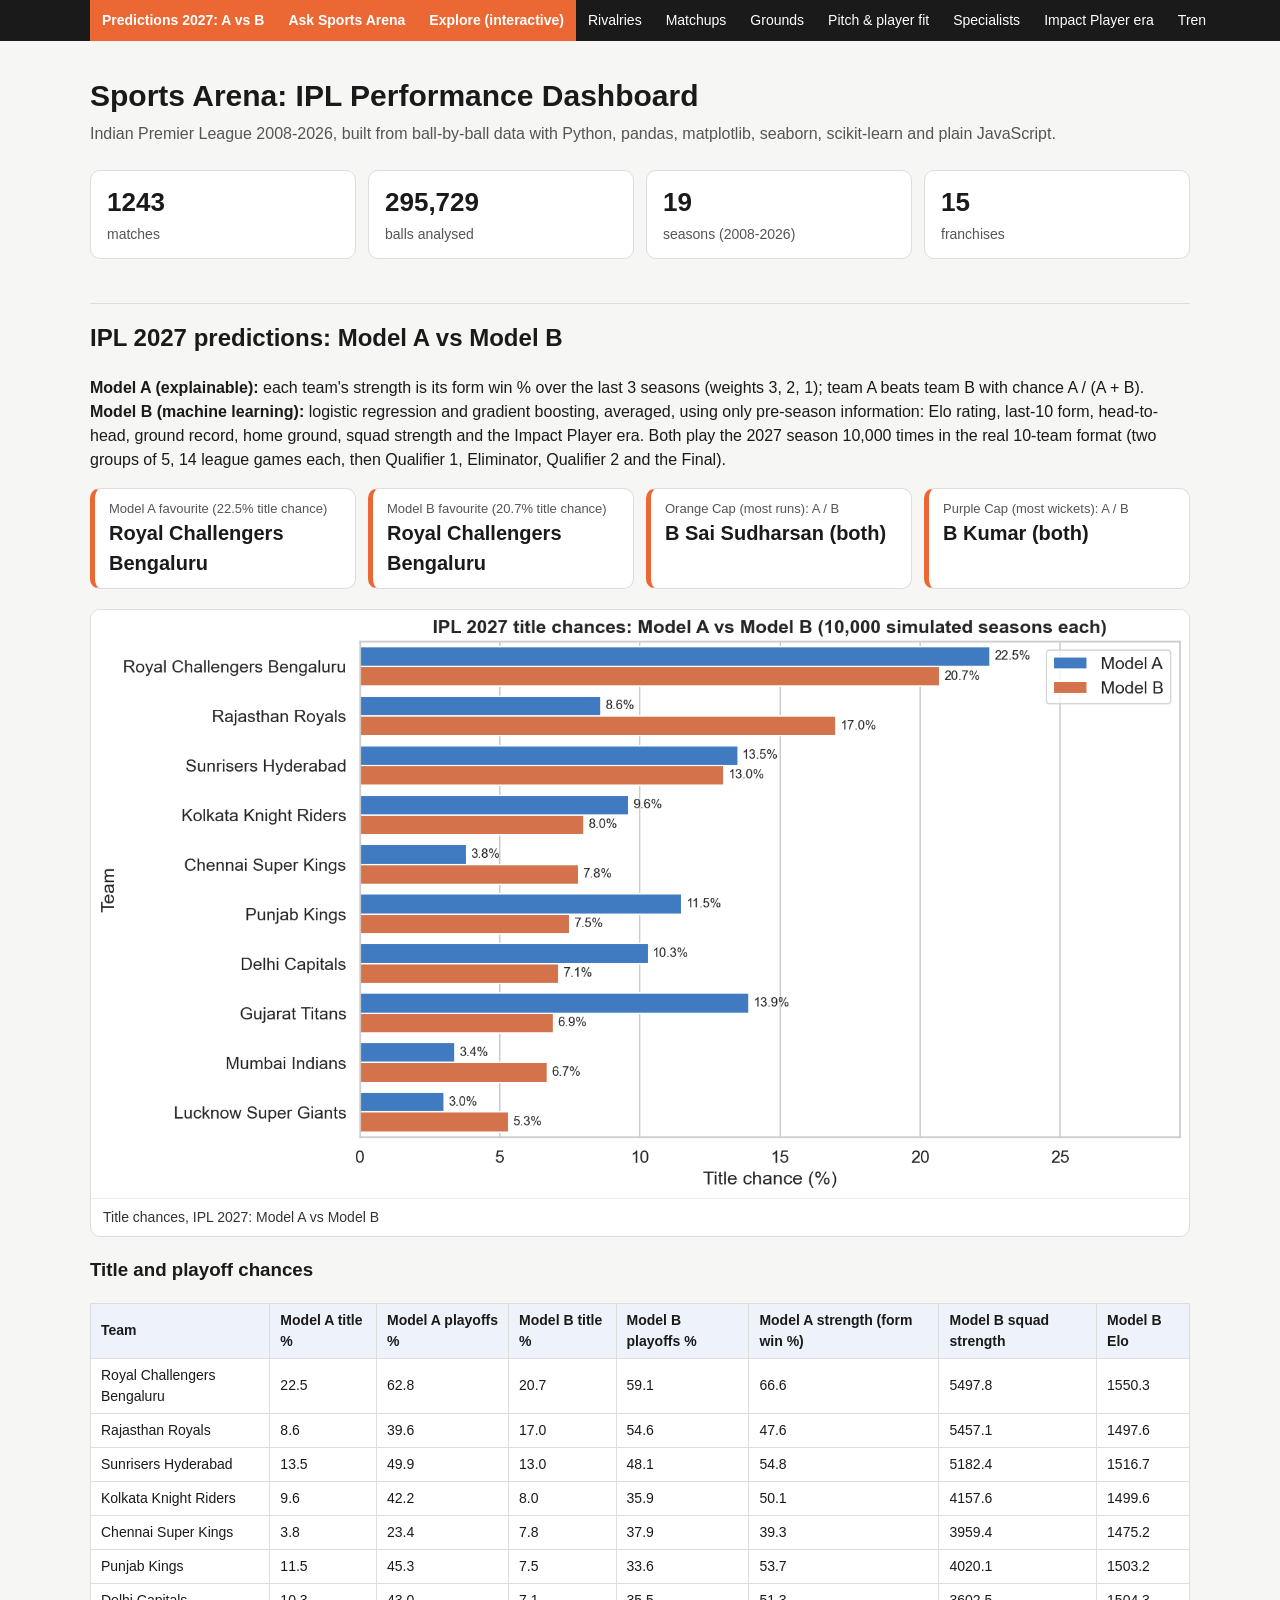
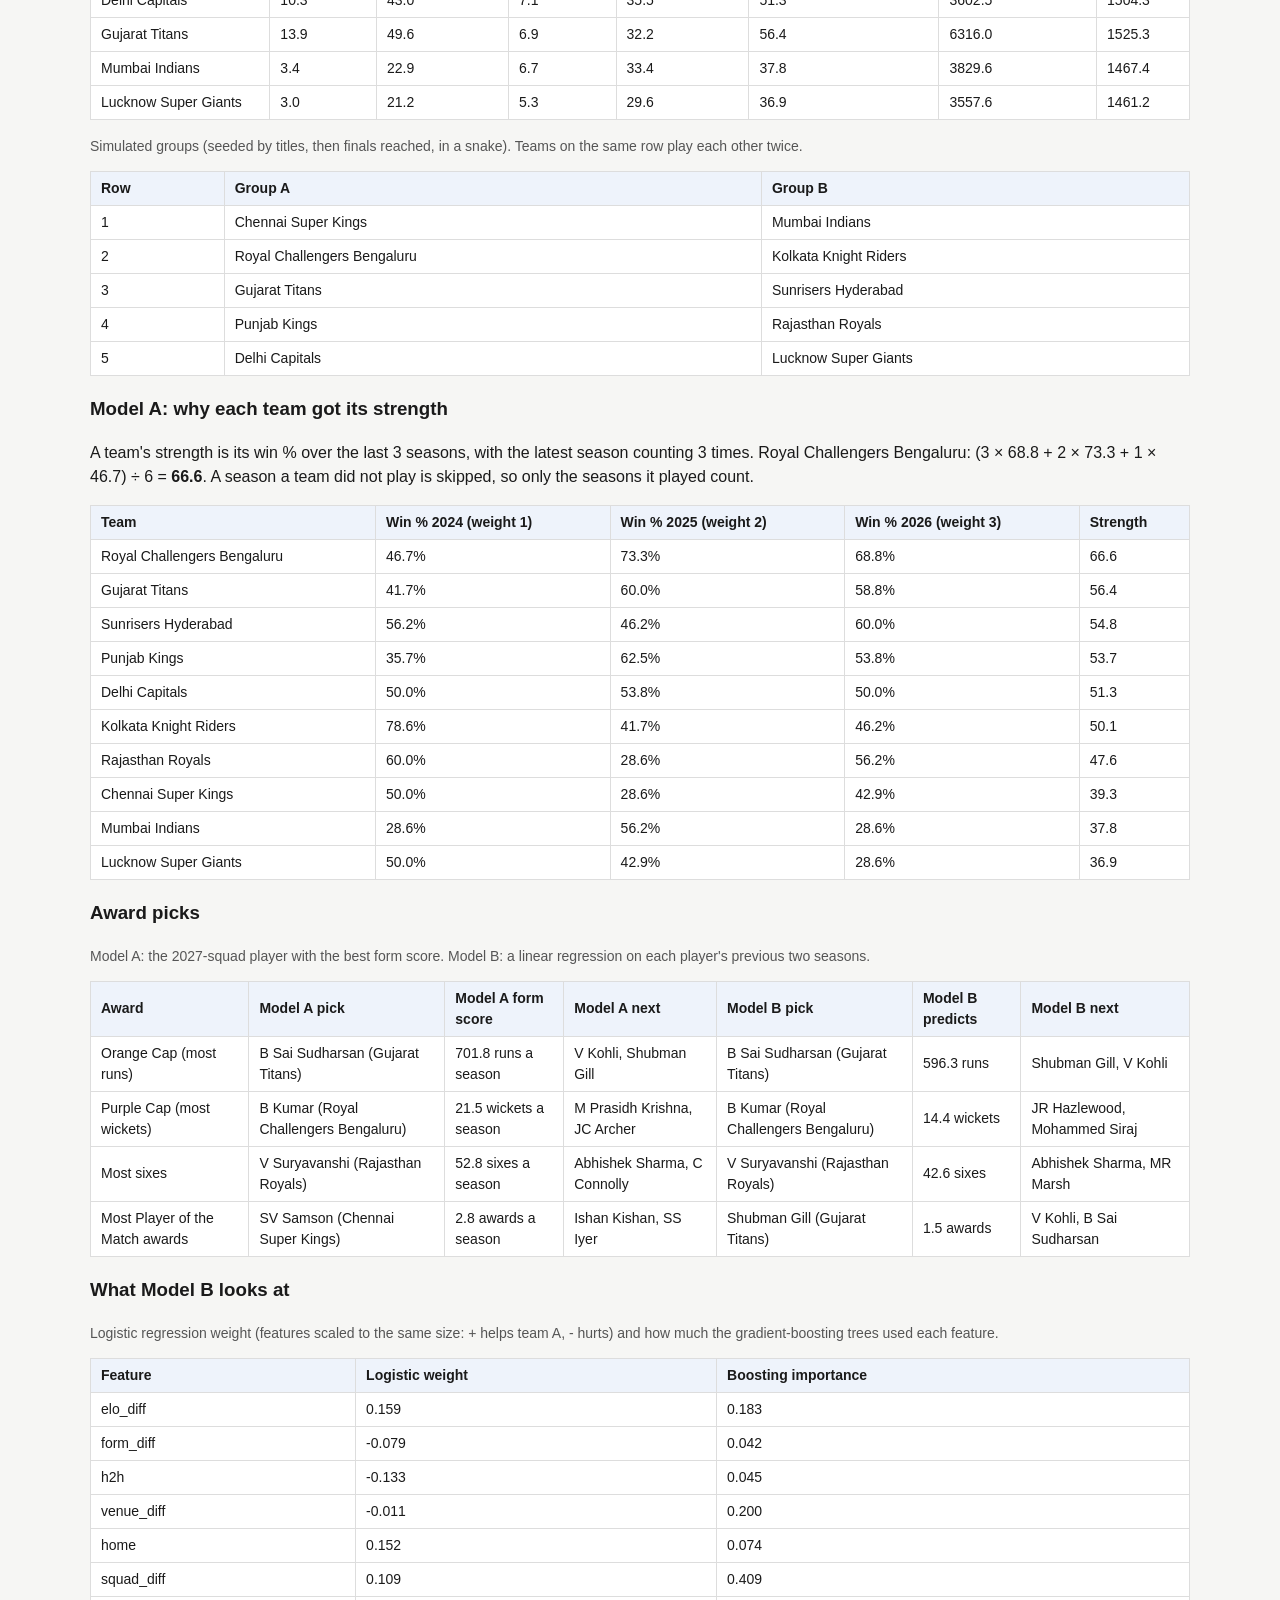
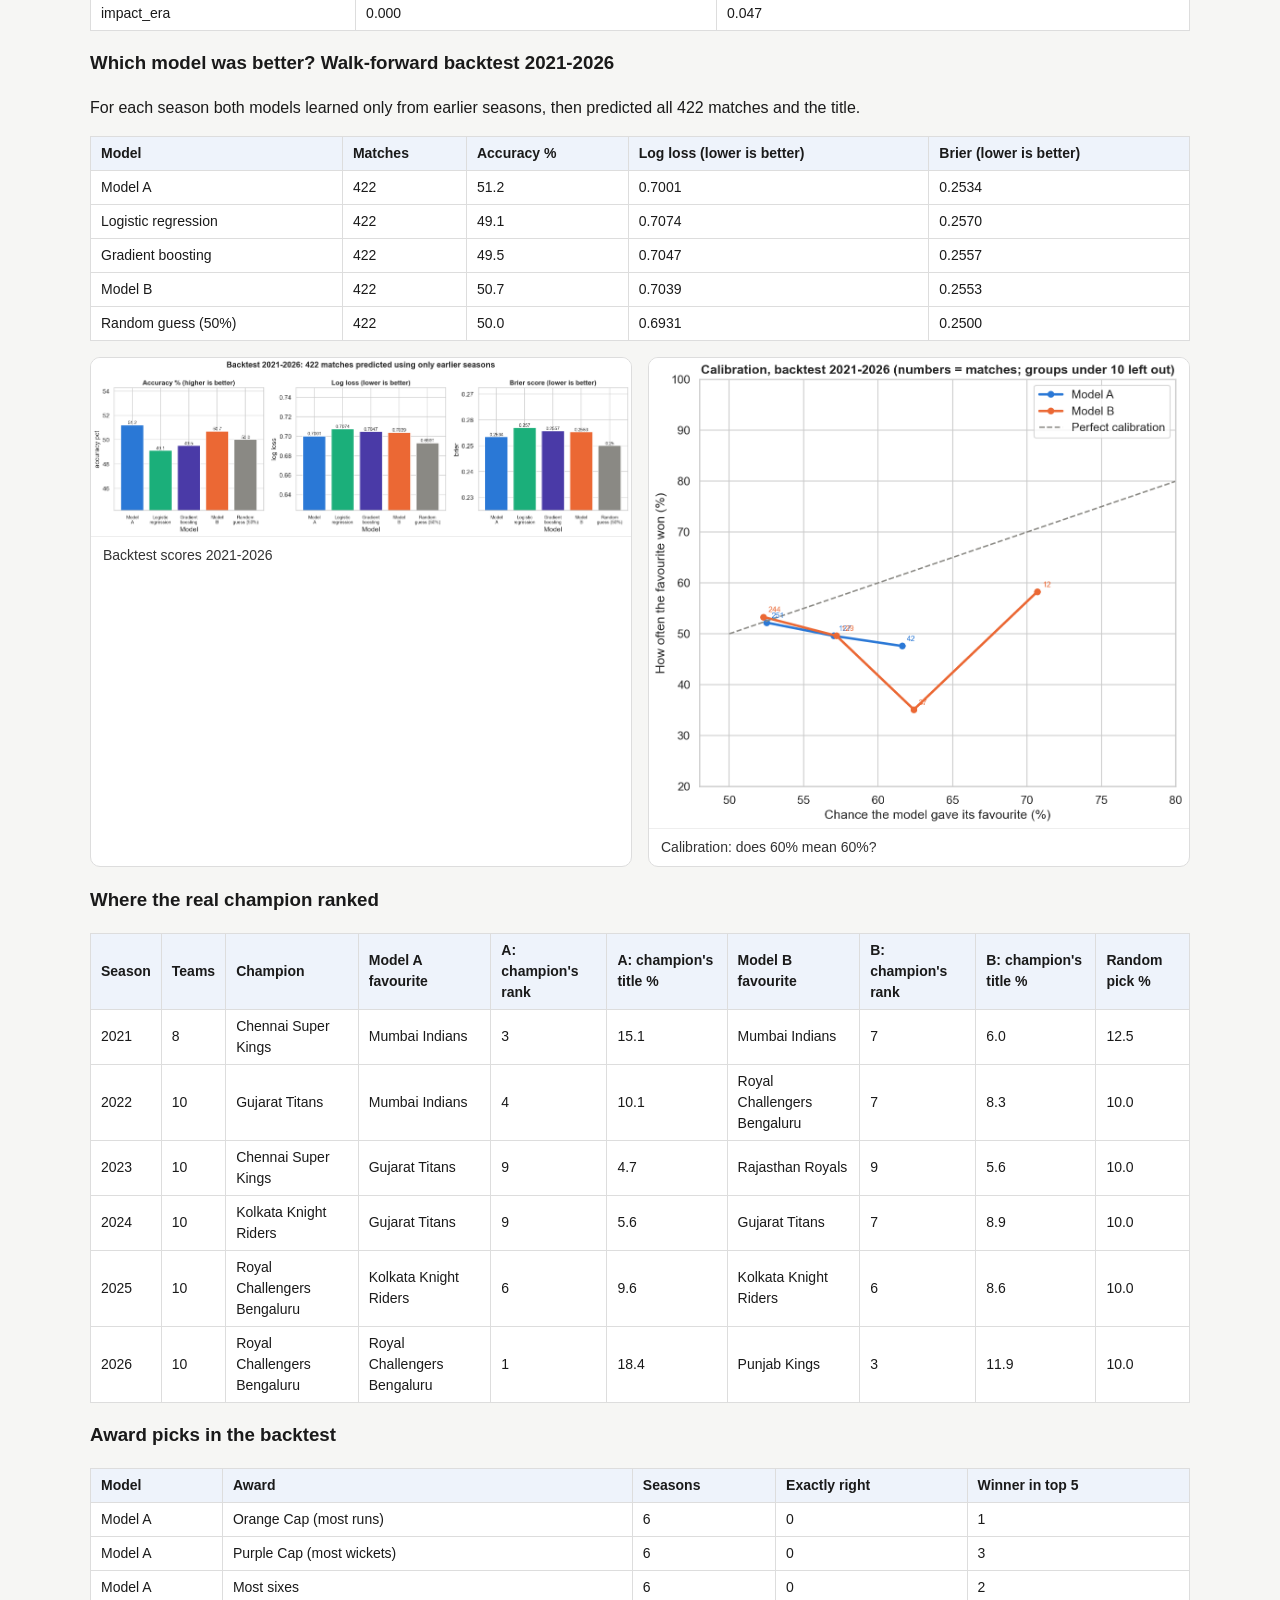
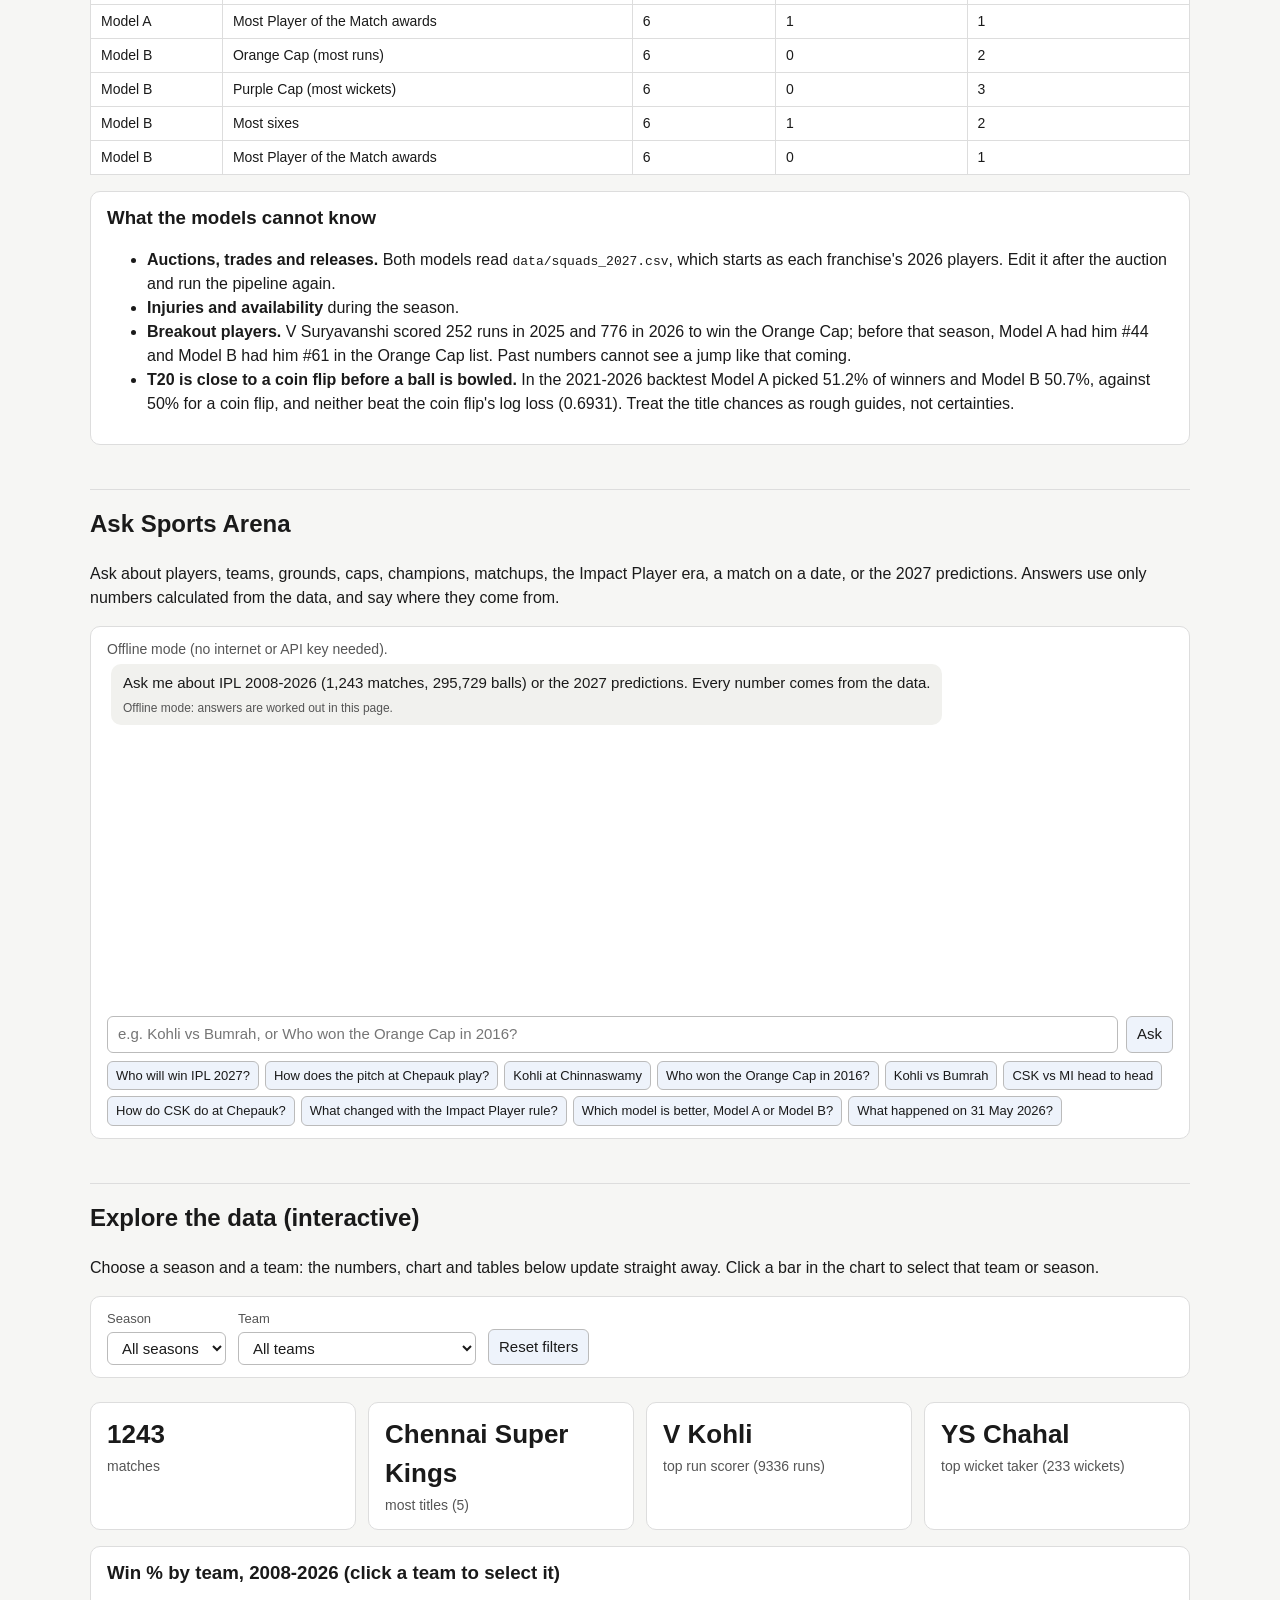
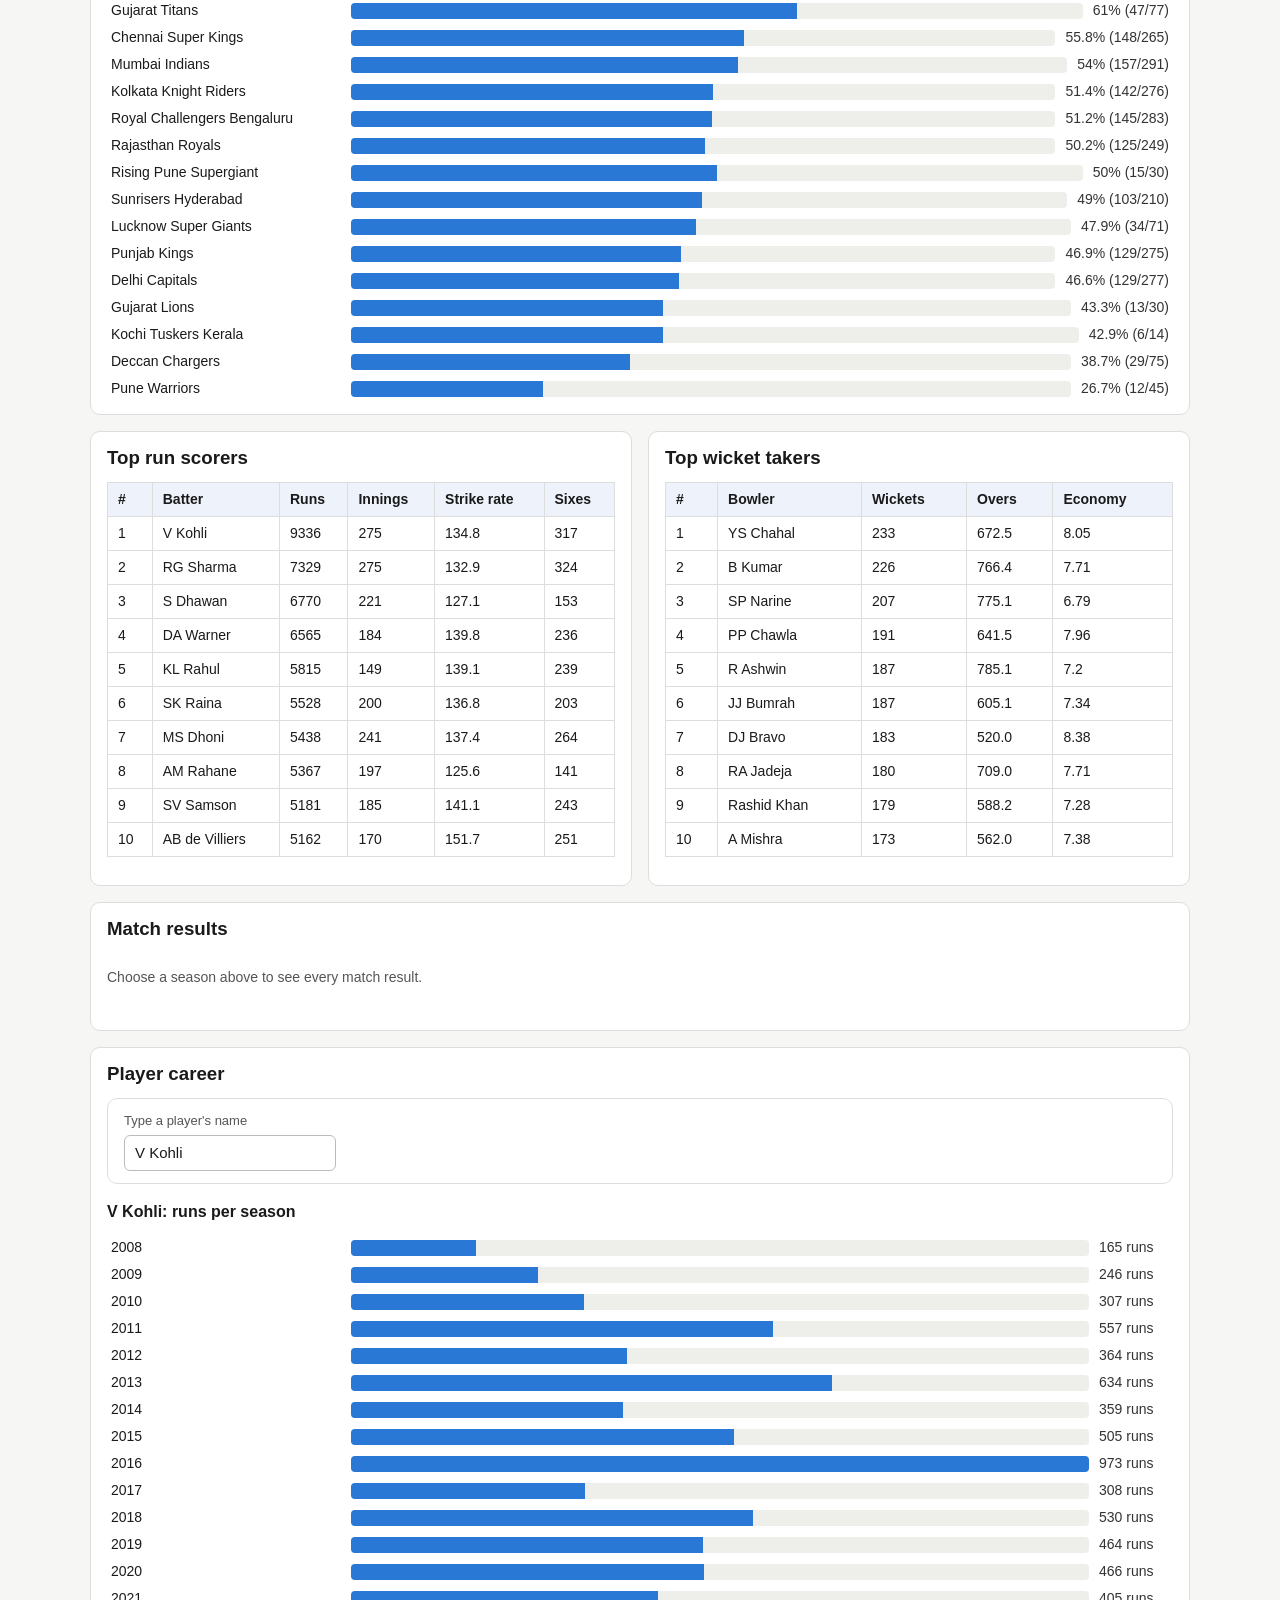
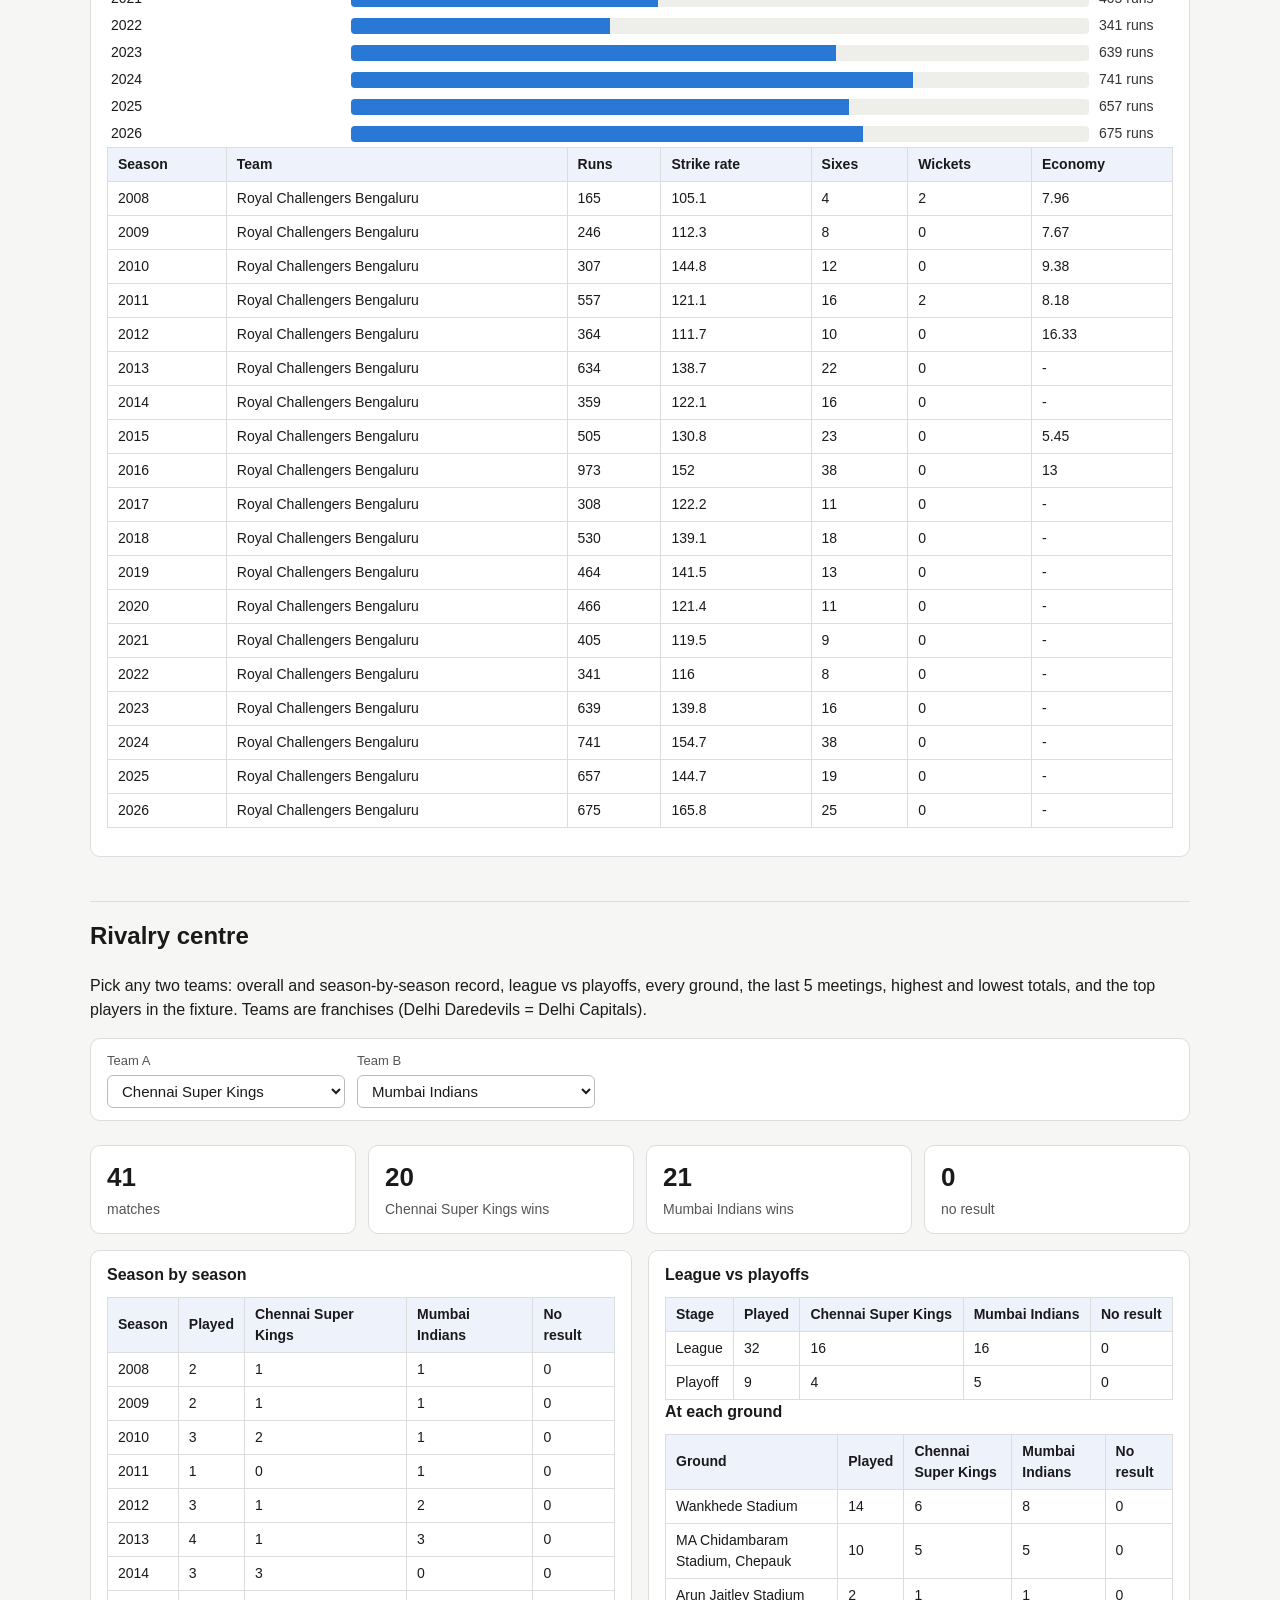
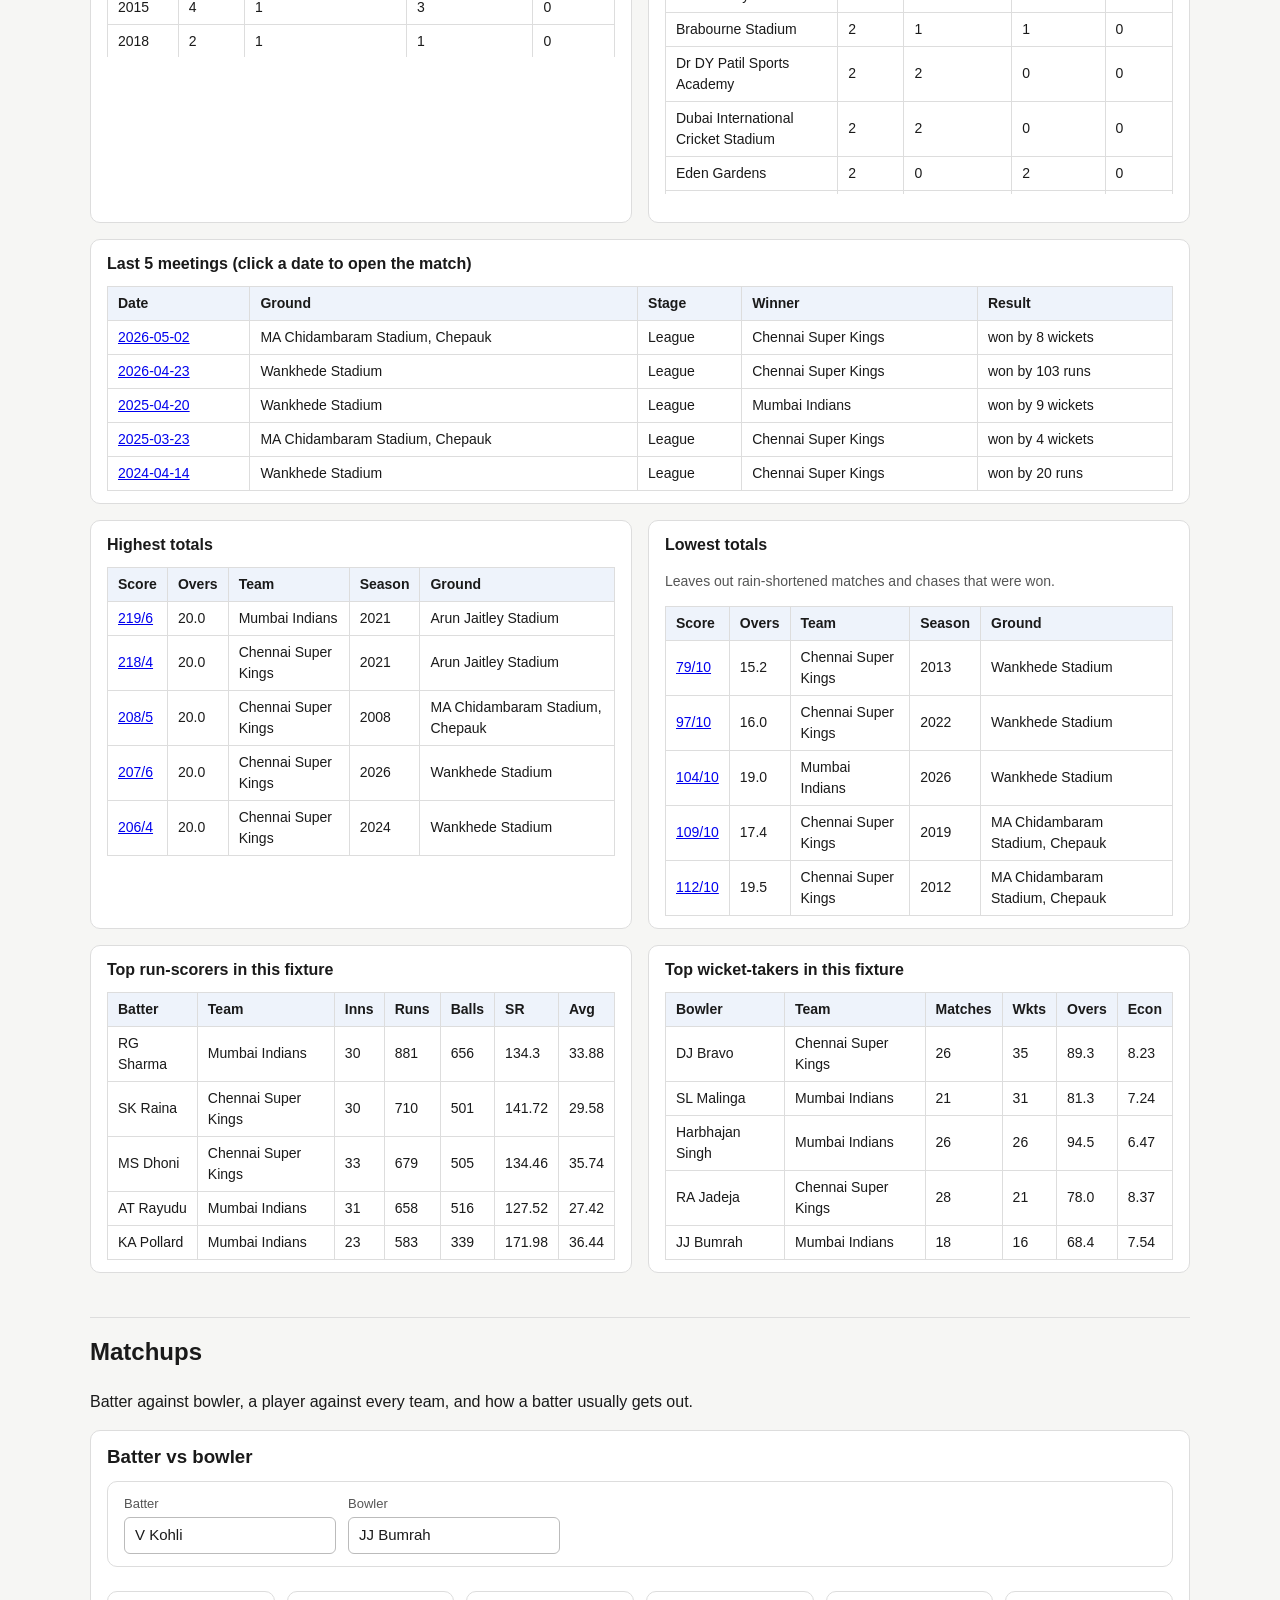
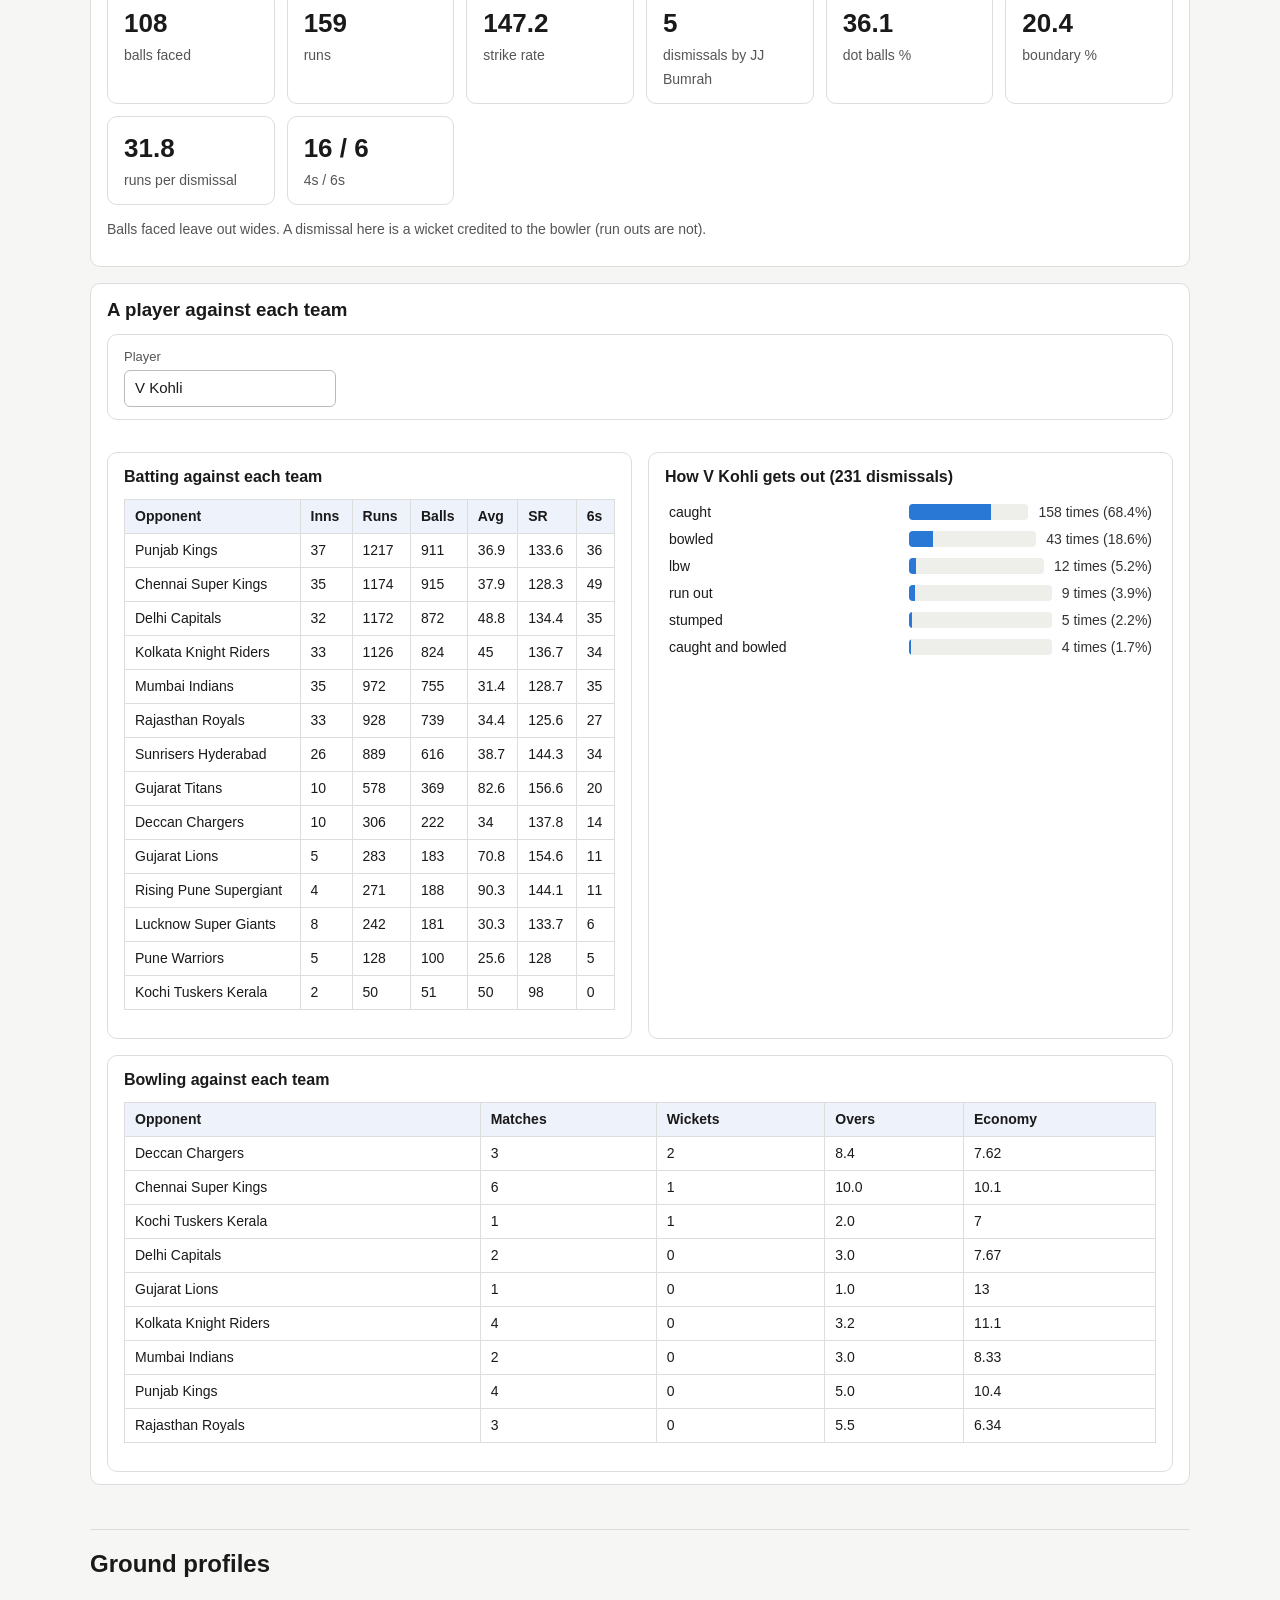
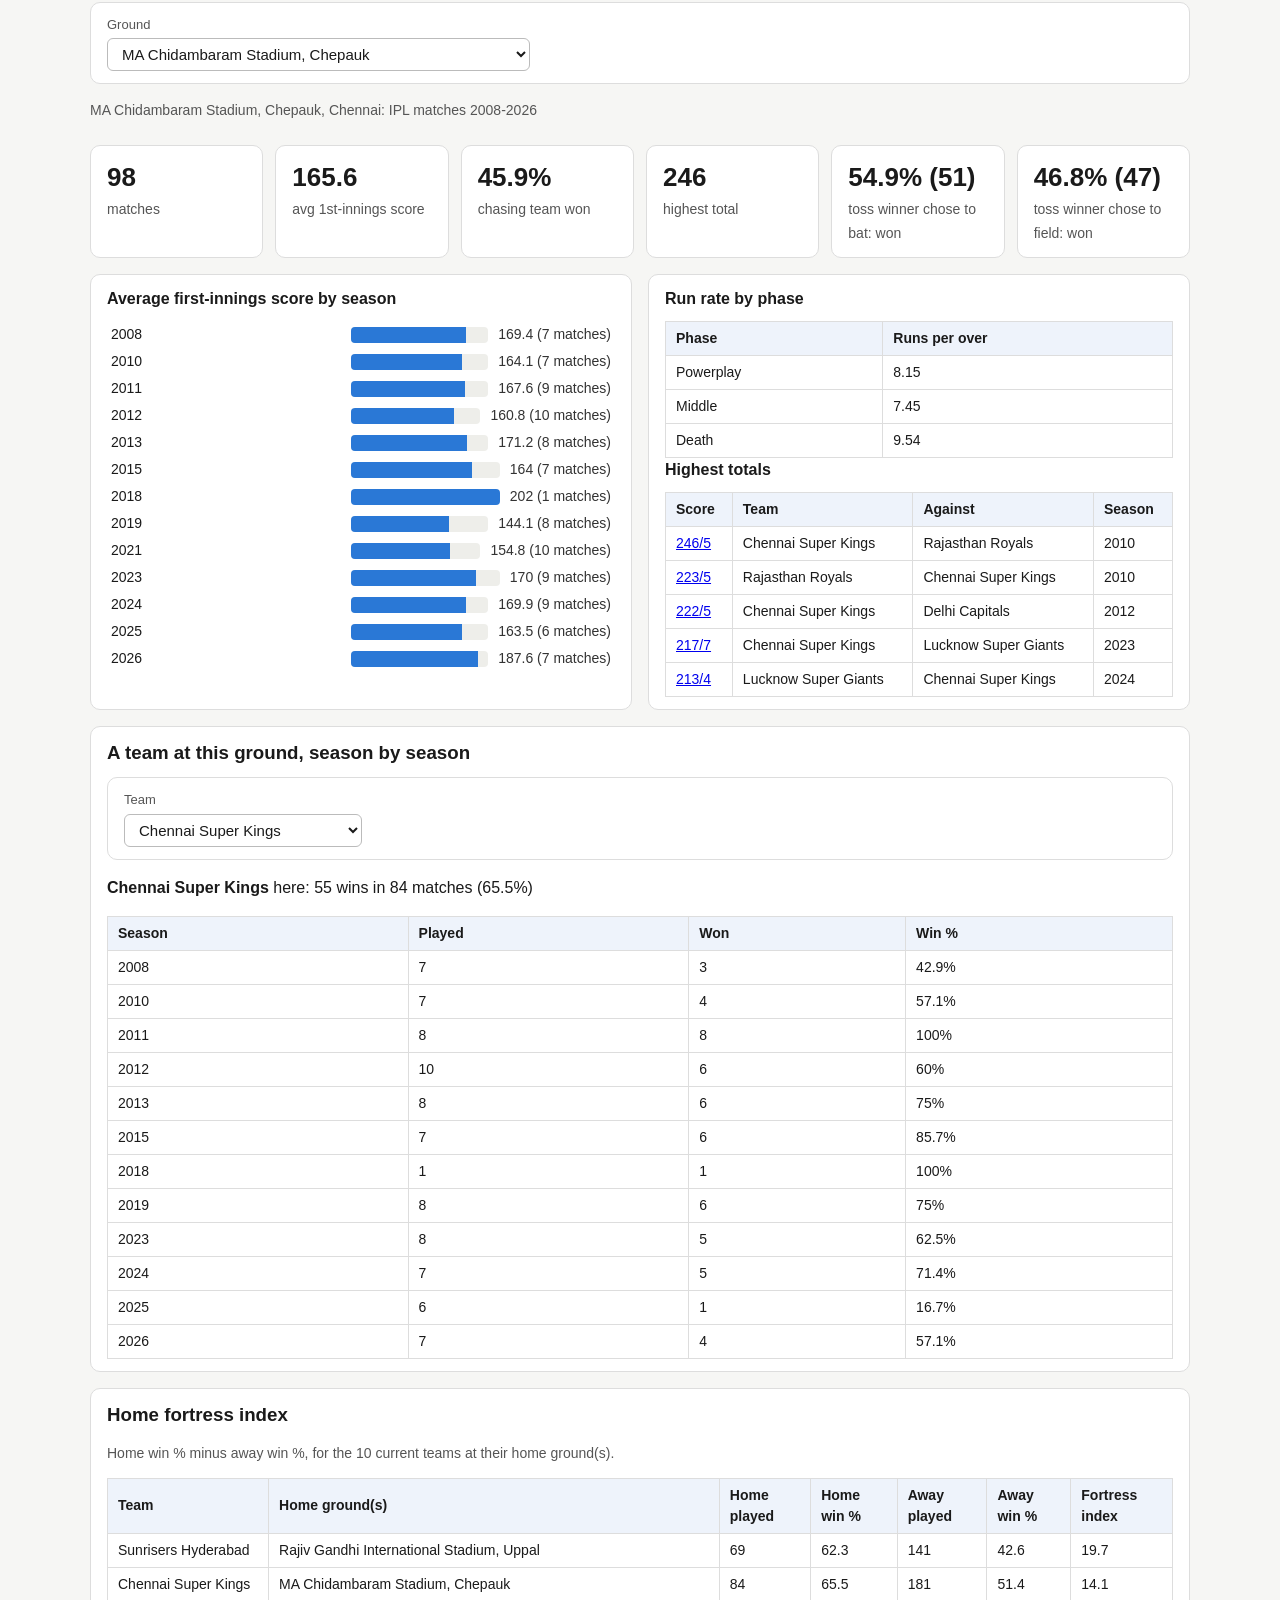
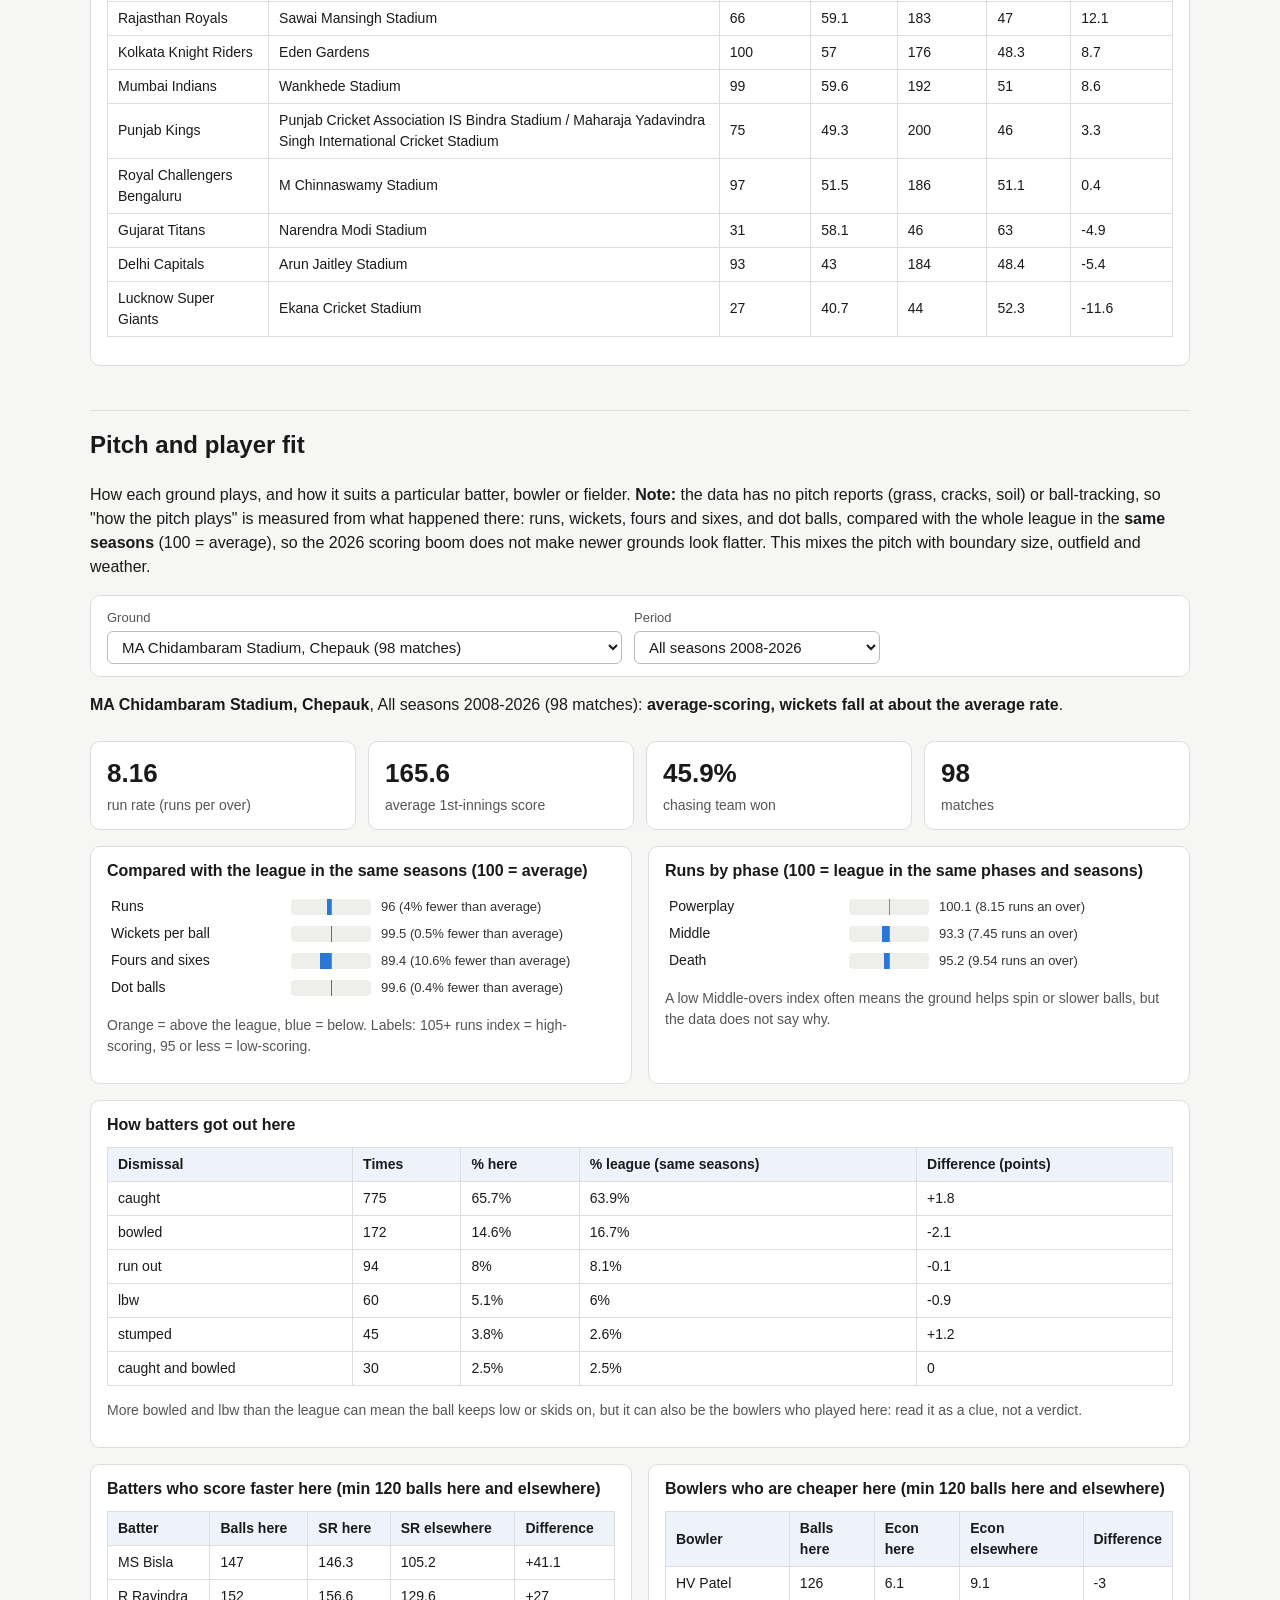
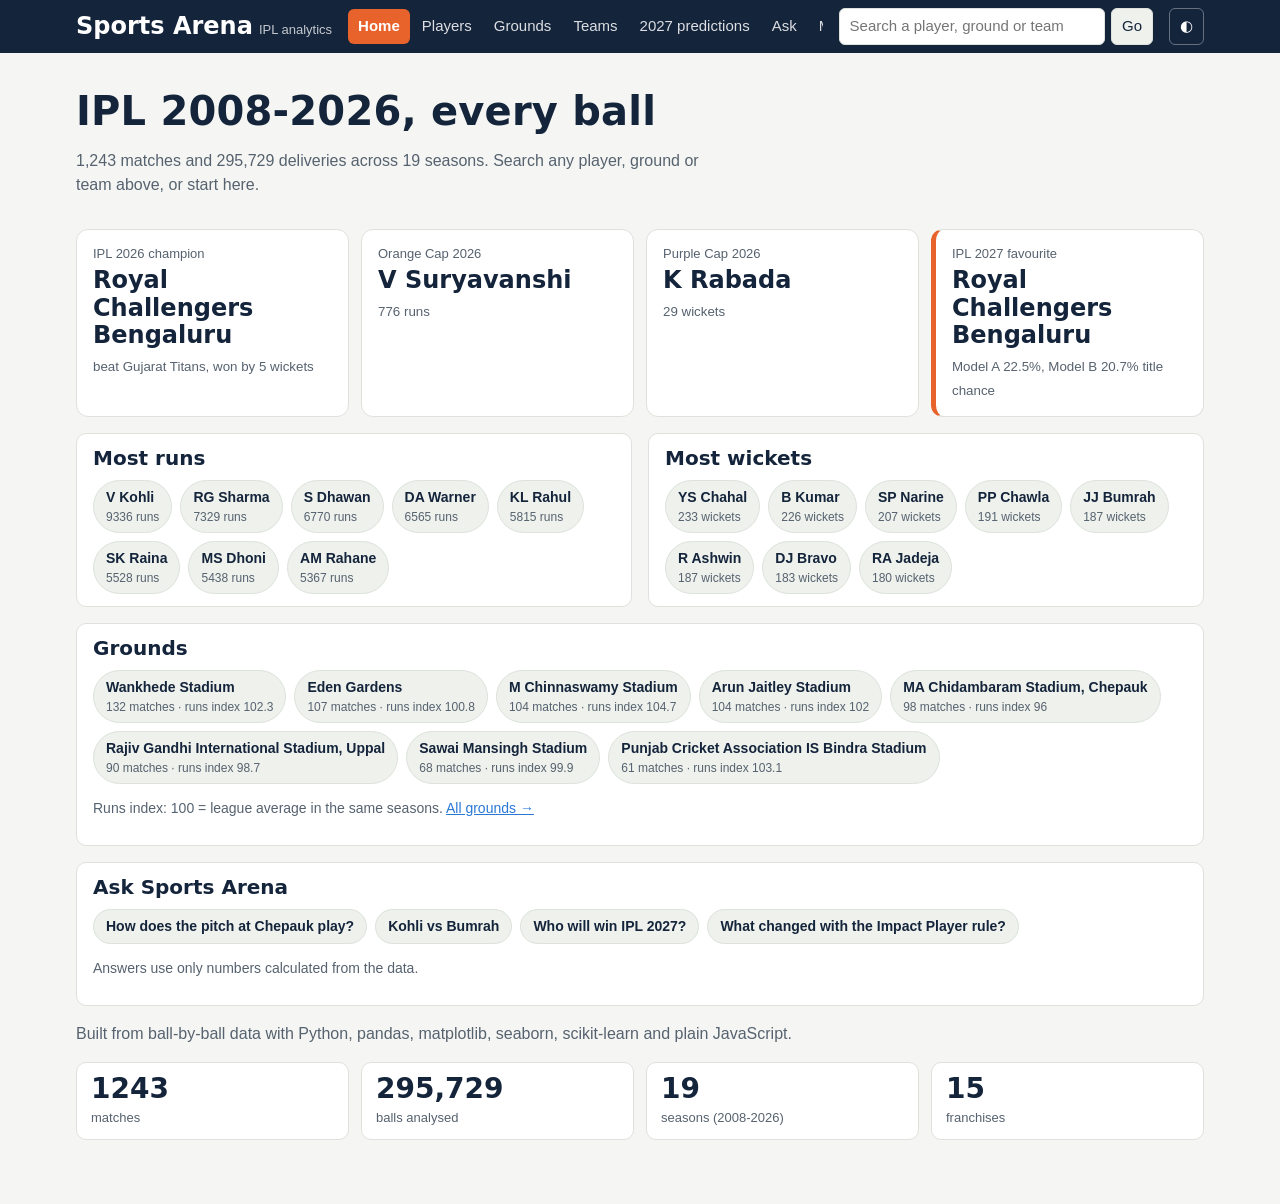
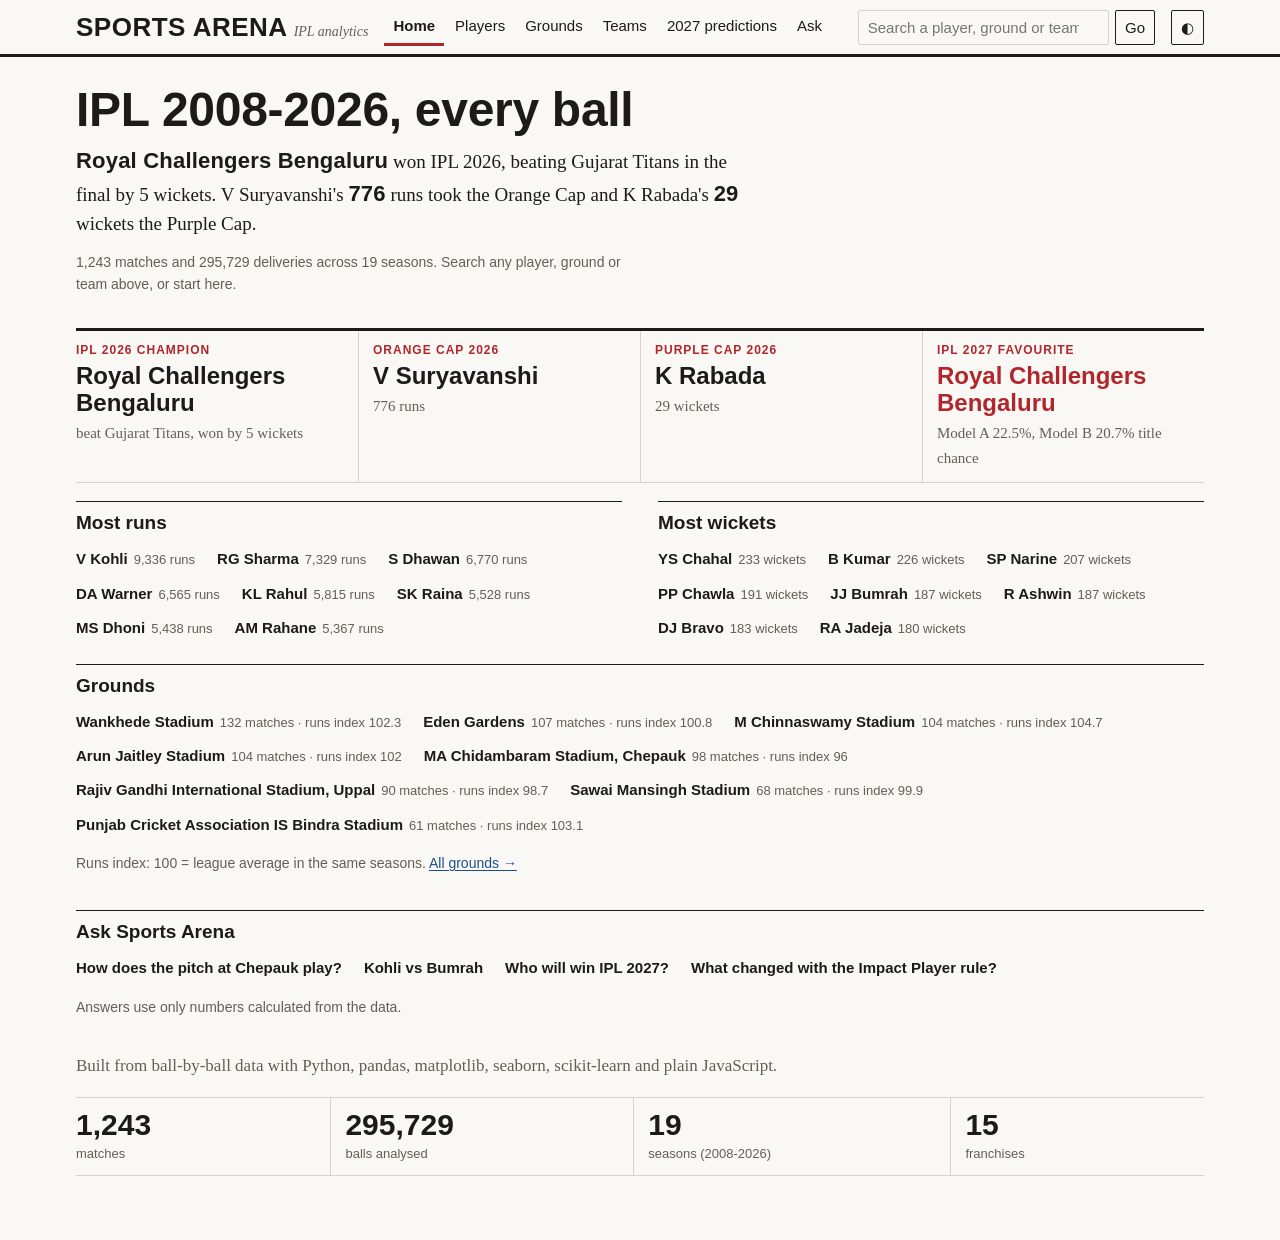
